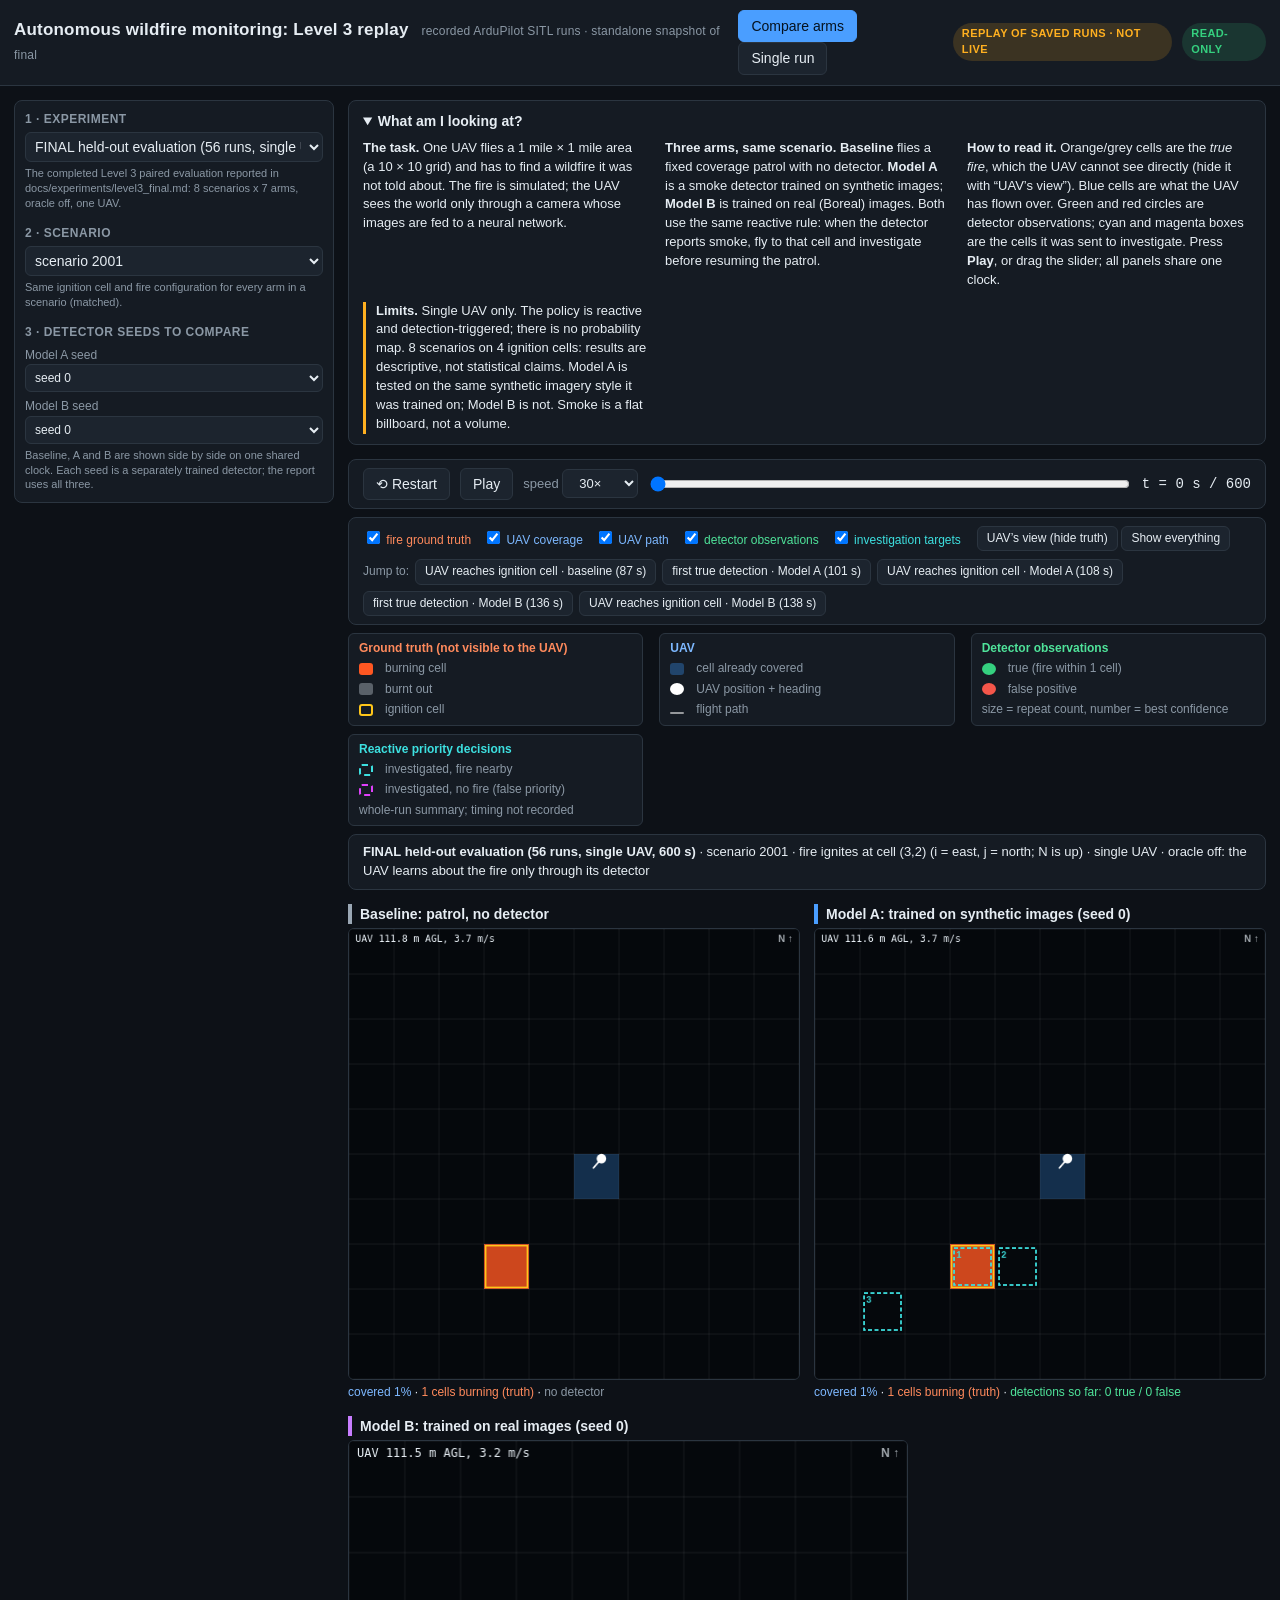
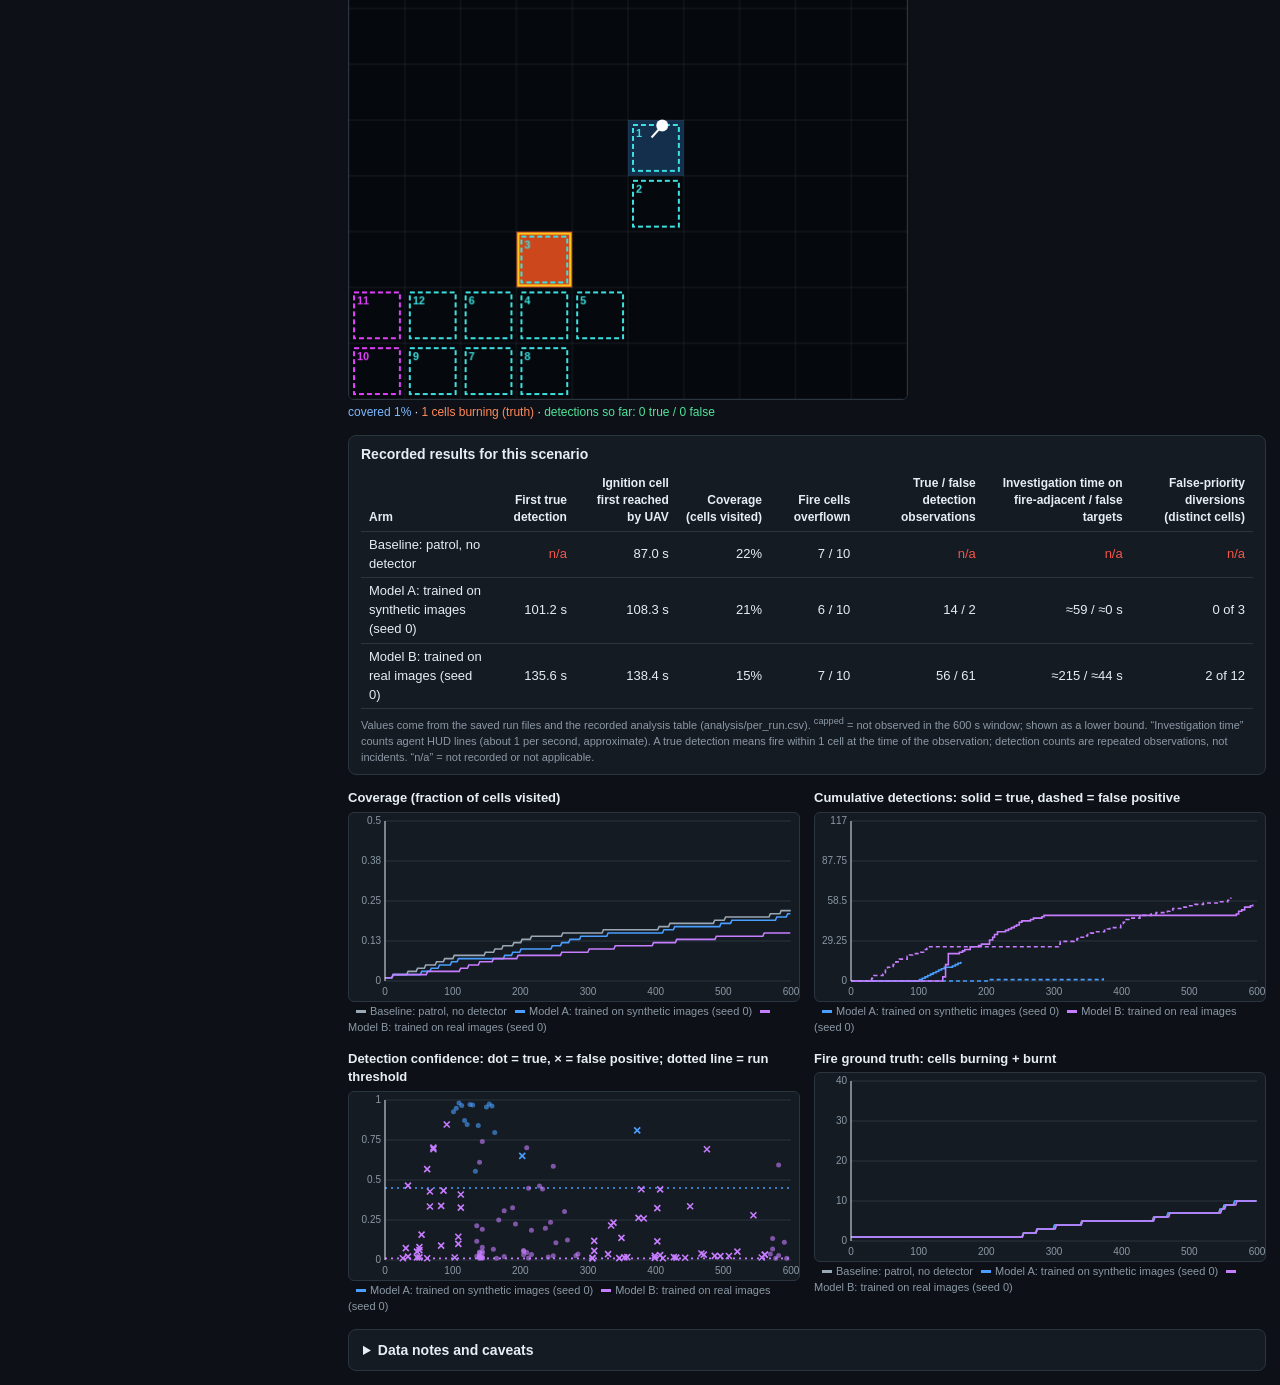
==== docs/demo/level3_final_replay.html @ 3776dbd8 "One-command replay launcher, setup checker, requirements files, committed standalone snapshot of the" ====
<!doctype html>
<html lang="en">
  <head>
    <meta charset="utf-8" />
    <meta name="viewport" content="width=device-width, initial-scale=1" />
    <title>Wildfire Monitoring: Level 3 Replay</title>
    <style>
/* dashboard/static/style.css
   Dark, high-contrast, projector-friendly. Everything sizes off the two
   custom properties below, so a demo room with a bad projector is one edit
   away from readable. */

:root {
  --bg: #0d1117;
  --panel: #151b23;
  --panel-2: #1c242e;
  --line: #2b3540;
  --ink: #e6edf3;
  --ink-dim: #8b98a5;

  --visited: #2d6fb5;
  --traverse: #4a9eff;
  --burning: #ff5722;
  --burnt: #5a6169;
  --belief: #ffc61a;
  --drone: #35d07f;
  --bad: #f4564a;
  --warn: #ffb020;

  --pad: 14px;
  --radius: 8px;
}

* {
  box-sizing: border-box;
}

body {
  margin: 0;
  background: var(--bg);
  color: var(--ink);
  font:
    14px/1.45 -apple-system,
    BlinkMacSystemFont,
    "Segoe UI",
    Roboto,
    sans-serif;
}

.mono,
.feed,
.fleet-row .kv {
  font-family: ui-monospace, SFMono-Regular, Menlo, monospace;
}

/* ---------- header ---------- */
header {
  display: flex;
  align-items: center;
  justify-content: space-between;
  gap: var(--pad);
  padding: 10px var(--pad);
  background: var(--panel);
  border-bottom: 1px solid var(--line);
}
header h1 {
  margin: 0;
  font-size: 17px;
  font-weight: 600;
  letter-spacing: 0.2px;
}
.head-right {
  display: flex;
  align-items: center;
  gap: 10px;
}

.badge {
  font-size: 11px;
  font-weight: 600;
  letter-spacing: 0.4px;
  padding: 3px 9px;
  border-radius: 999px;
  text-transform: uppercase;
}
.badge-ok {
  background: rgba(53, 208, 127, 0.15);
  color: var(--drone);
}
.badge-bad {
  background: rgba(244, 86, 74, 0.15);
  color: var(--bad);
}
.badge-warn {
  background: rgba(255, 176, 32, 0.16);
  color: var(--warn);
}

/* ---------- layout ---------- */
main {
  display: grid;
  grid-template-columns: minmax(420px, 1fr) minmax(320px, 420px);
  gap: var(--pad);
  padding: var(--pad);
  align-items: start;
}
@media (max-width: 900px) {
  main {
    grid-template-columns: 1fr;
  }
}

.panel {
  background: var(--panel);
  border: 1px solid var(--line);
  border-radius: var(--radius);
  padding: var(--pad);
}
.side {
  display: flex;
  flex-direction: column;
  gap: var(--pad);
}

.panel-head {
  display: flex;
  align-items: center;
  justify-content: space-between;
  margin-bottom: 10px;
}
.panel-head h2 {
  margin: 0;
  font-size: 12px;
  font-weight: 600;
  text-transform: uppercase;
  letter-spacing: 0.8px;
  color: var(--ink-dim);
}

/* ---------- map ---------- */
canvas#map {
  width: 100%;
  height: auto;
  display: block;
  background: #05080c;
  border: 1px solid var(--line);
  border-radius: 4px;
  image-rendering: pixelated;
}
.layers {
  display: flex;
  gap: 12px;
  font-size: 12px;
  color: var(--ink-dim);
}
.layers label {
  cursor: pointer;
  user-select: none;
}

.legend {
  display: flex;
  flex-wrap: wrap;
  gap: 14px;
  margin-top: 10px;
  font-size: 12px;
  color: var(--ink-dim);
}
.legend span {
  display: flex;
  align-items: center;
  gap: 6px;
}
.sw {
  width: 12px;
  height: 12px;
  border-radius: 3px;
  display: inline-block;
}
.sw-visited {
  background: var(--visited);
  opacity: 0.5;
}
.sw-traverse {
  background: var(--traverse);
  opacity: 0.75;
}
.sw-burning {
  background: var(--burning);
}
.sw-burnt {
  background: var(--burnt);
}
.sw-belief {
  background: var(--belief);
  opacity: 0.7;
}
.sw-drone {
  background: var(--drone);
  border-radius: 50%;
}

.stats {
  display: grid;
  grid-template-columns: repeat(auto-fit, minmax(105px, 1fr));
  gap: 8px;
  margin-top: 12px;
}
.stat {
  background: var(--panel-2);
  border-radius: 6px;
  padding: 8px 10px;
}
.stat .k {
  font-size: 10px;
  text-transform: uppercase;
  letter-spacing: 0.6px;
  color: var(--ink-dim);
}
.stat .v {
  font-size: 19px;
  font-weight: 600;
  font-variant-numeric: tabular-nums;
}

/* ---------- perception ---------- */
.perception .big {
  display: flex;
  align-items: baseline;
  justify-content: space-between;
  padding: 7px 0;
  border-bottom: 1px solid var(--line);
}
.perception .big:last-child {
  border-bottom: 0;
}
.perception .label {
  color: var(--ink-dim);
  font-size: 13px;
}
.perception .value {
  font-size: 26px;
  font-weight: 700;
  font-variant-numeric: tabular-nums;
}
.value.smoke {
  color: var(--belief);
}
.value.fire {
  color: var(--burning);
}
.value.dim {
  color: var(--ink-dim);
}

.bar {
  height: 5px;
  background: var(--panel-2);
  border-radius: 3px;
  overflow: hidden;
  margin-top: 3px;
}
.bar > i {
  display: block;
  height: 100%;
  transition: width 0.25s ease;
}

/* ---------- feed ---------- */
.feed {
  max-height: 190px;
  overflow-y: auto;
  font-size: 12px;
}
.feed .row {
  display: flex;
  gap: 8px;
  align-items: center;
  padding: 4px 0;
  border-bottom: 1px solid var(--line);
}
.feed .row:last-child {
  border-bottom: 0;
}
.feed .t {
  color: var(--ink-dim);
  min-width: 52px;
}
.tick {
  color: var(--drone);
}
.cross {
  color: var(--bad);
}

/* ---------- fleet ---------- */
.fleet-row {
  background: var(--panel-2);
  border-radius: 6px;
  padding: 9px 10px;
  margin-bottom: 8px;
  border-left: 3px solid var(--drone);
}
.fleet-row.stale {
  border-left-color: var(--bad);
  opacity: 0.55;
}
.fleet-row .name {
  display: flex;
  justify-content: space-between;
  align-items: center;
  font-weight: 600;
  margin-bottom: 5px;
}
.fleet-row .kv {
  display: grid;
  grid-template-columns: repeat(2, 1fr);
  gap: 2px 12px;
  font-size: 11.5px;
  color: var(--ink-dim);
}
.fleet-row .kv b {
  color: var(--ink);
  font-weight: 500;
}
.pill {
  font-size: 10px;
  padding: 2px 7px;
  border-radius: 999px;
  background: rgba(255, 87, 34, 0.18);
  color: var(--burning);
  font-weight: 600;
}

.empty {
  color: var(--ink-dim);
  font-size: 12.5px;
  font-style: italic;
  padding: 6px 0;
}

/* ---------- end overlay ---------- */
.ended {
  position: fixed;
  left: 50%;
  bottom: 20px;
  transform: translateX(-50%);
  background: var(--warn);
  color: #101418;
  padding: 9px 20px;
  border-radius: 999px;
  font-weight: 600;
  box-shadow: 0 6px 20px rgba(0, 0, 0, 0.45);
}

</style>
    <style>
/* replay.css — extends style.css (variables, header, badge, panel, legend, layers). */
header h1 small { font-weight: 400; font-size: 12px; color: var(--ink-dim); margin-left: 8px; }
.tabs button, .controls button, .controls select {
  background: var(--panel-2); color: var(--ink); border: 1px solid var(--line);
  border-radius: 6px; padding: 5px 12px; font: inherit; cursor: pointer;
}
.tabs button.on { background: var(--traverse); color: #05121f; border-color: var(--traverse); }

.layout { display: grid; grid-template-columns: 320px 1fr; gap: var(--pad); padding: var(--pad); align-items: start; }
@media (max-width: 900px) { .layout { grid-template-columns: 1fr; } }
#runlist { max-height: calc(100vh - 80px); overflow: auto; padding: 10px; }
#runlist h3 { margin: 14px 0 4px; font-size: 12px; letter-spacing: .5px; text-transform: uppercase; color: var(--ink-dim); }
#runlist h3:first-child { margin-top: 0; }
#runlist .grp { font-size: 12px; color: var(--ink-dim); margin: 8px 0 2px; }
.run { display: block; width: 100%; text-align: left; background: none; color: var(--ink); border: 1px solid transparent;
  border-radius: 6px; padding: 5px 8px; font: inherit; cursor: pointer; }
.run:hover { background: var(--panel-2); }
.run.sel { border-color: var(--traverse); background: var(--panel-2); }
.run .sub { display: block; font-size: 11px; color: var(--ink-dim); }
.run.gone { color: var(--ink-dim); cursor: default; border: 1px dashed var(--line); }
.run.gone:hover { background: none; }
.tag { font-size: 10px; padding: 1px 6px; border-radius: 999px; margin-left: 6px; text-transform: uppercase; }
.tag.ok { background: rgba(53,208,127,.15); color: var(--drone); }
.tag.bad { background: rgba(244,86,74,.15); color: var(--bad); }
.tag.warn { background: rgba(255,176,32,.15); color: var(--warn); }

.controls { display: flex; flex-wrap: wrap; align-items: center; gap: 10px; padding: 8px var(--pad); }
.controls input[type=range] { flex: 1 1 220px; }
#notice .miss { margin-top: 10px; padding: 8px 12px; border-left: 3px solid var(--warn); background: rgba(255,176,32,.08);
  border-radius: 4px; font-size: 13px; }
#notice .miss b { color: var(--warn); }
#maps { display: flex; flex-wrap: wrap; gap: var(--pad); margin-top: var(--pad); }
.mapbox { flex: 1 1 300px; max-width: 560px; }
.mapbox h2 { margin: 0 0 4px; font-size: 14px; }
.mapbox canvas { width: 100%; aspect-ratio: 1; display: block; background: #05080c; border: 1px solid var(--line); border-radius: 6px; }
.mapbox .nodata { aspect-ratio: 1; display: flex; align-items: center; justify-content: center; text-align: center; padding: 20px;
  border: 1px dashed var(--bad); border-radius: 6px; color: var(--ink-dim); font-size: 13px; }
.legend { margin-top: 8px; }
#summary, #charts { margin-top: var(--pad); }
table.sum { border-collapse: collapse; width: 100%; font-size: 13px; }
table.sum th, table.sum td { border-bottom: 1px solid var(--line); padding: 4px 8px; text-align: right; }
table.sum th:first-child, table.sum td:first-child { text-align: left; }
table.sum td.na { color: var(--bad); }
#charts { display: flex; flex-wrap: wrap; gap: var(--pad); }
.chart { flex: 1 1 340px; }
.chart h2 { margin: 0 0 4px; font-size: 13px; font-weight: 600; }
.chart canvas { width: 100%; height: 190px; display: block; background: var(--panel); border: 1px solid var(--line); border-radius: 6px; }
.chart .key { font-size: 11px; color: var(--ink-dim); margin-top: 2px; }
.chart .key i { display: inline-block; width: 10px; height: 3px; margin: 0 4px 2px 8px; }
#dets { margin-top: var(--pad); max-height: 260px; overflow: auto; font-size: 12px; }
#dets table { width: 100%; border-collapse: collapse; }
#dets td, #dets th { padding: 2px 8px; text-align: right; }
#dets .fp { color: var(--bad); } #dets .tp { color: var(--drone); }

/* ---- demo additions ---- */
.explain { padding: 10px 14px; margin-bottom: var(--pad); }
.explain summary, .notes summary { cursor: pointer; font-weight: 600; }
.ex-grid { display: grid; grid-template-columns: repeat(auto-fit, minmax(260px, 1fr)); gap: 4px 18px; font-size: 13px; line-height: 1.45; }
.ex-grid p { margin: 8px 0 0; }
.ex-grid .caveat { border-left: 3px solid var(--warn); padding-left: 10px; }
.layerbar { display: flex; flex-wrap: wrap; align-items: center; gap: 8px 16px; padding: 8px var(--pad); margin-top: 8px; font-size: 13px; }
.layerbar button, .jump { background: var(--panel-2); color: var(--ink); border: 1px solid var(--line); border-radius: 6px; padding: 3px 9px; font: inherit; font-size: 12px; cursor: pointer; }
.layerbar button:hover, .jump:hover { border-color: var(--traverse); }
.jumps { flex: 1 1 100%; font-size: 12px; color: var(--ink-dim); display: flex; flex-wrap: wrap; gap: 6px; align-items: center; }
.g-truth { color: #ff8a5c; } .g-uav { color: #7db8ff; } .g-det { color: #4fe39a; } .g-pri { color: #3de0e0; }
.controls label { font-size: 13px; color: var(--ink-dim); }
.legend4 { display: grid; grid-template-columns: repeat(auto-fit, minmax(230px, 1fr)); gap: 8px 16px; font-size: 12px; margin-top: 8px; }
.legend4 > div { display: flex; flex-direction: column; gap: 3px; padding: 6px 10px; background: var(--panel); border: 1px solid var(--line); border-radius: 6px; }
.legend4 .dim, .dim { color: var(--ink-dim); }
.legend4 .sw { display: inline-block; width: 14px; height: 12px; margin-right: 6px; vertical-align: middle; }
.banner { padding: 8px var(--pad); margin-top: 8px; font-size: 13px; }
.mapbox .live { font-size: 12px; margin-top: 4px; min-height: 16px; }
td.cap { color: var(--warn); } td.cap sup { font-size: 9px; margin-left: 3px; }
.tscroll { overflow-x: auto; }
table.sum th { font-size: 12px; vertical-align: bottom; }
.sumh { margin: 0 0 6px; font-size: 14px; }
.notes { padding: 10px 14px; margin-top: var(--pad); }
#notice .miss.dim { border-left-color: var(--line); } #notice .miss.dim b { color: var(--ink); }
#runlist select { width: 100%; background: var(--panel-2); color: var(--ink); border: 1px solid var(--line); border-radius: 6px; padding: 5px; font: inherit; }
#runlist .hint { font-size: 11px; color: var(--ink-dim); margin-top: 4px; line-height: 1.35; } #runlist .hint.warn { color: var(--warn); }
#runlist .sel-l { display: block; font-size: 12px; color: var(--ink-dim); margin-top: 6px; }

</style>
  </head>
  <body>
    <header>
      <h1>Autonomous wildfire monitoring: Level 3 replay <small>recorded ArduPilot SITL runs · standalone snapshot of final</small></h1>
      <div class="head-right">
        <nav class="tabs">
          <button id="tab-compare" class="on">Compare arms</button>
          <button id="tab-replay">Single run</button>
        </nav>
        <span class="badge badge-warn" title="Nothing here is simulated live: every frame is read from files saved by the finished experiments.">REPLAY of saved runs · not live</span>
        <span class="badge badge-ok">read-only</span>
      </div>
    </header>

    <div class="layout">
      <aside id="runlist" class="panel"></aside>

      <section id="stage">
        <details id="explain" class="panel explain" open>
          <summary>What am I looking at?</summary>
          <div class="ex-grid">
            <p><b>The task.</b> One UAV flies a 1 mile × 1 mile area (a 10 × 10 grid) and has to find a wildfire it was not told about.
              The fire is simulated; the UAV sees the world only through a camera whose images are fed to a neural network.</p>
            <p><b>Three arms, same scenario.</b> <b>Baseline</b> flies a fixed coverage patrol with no detector.
              <b>Model A</b> is a smoke detector trained on synthetic images; <b>Model B</b> is trained on real (Boreal) images.
              Both use the same reactive rule: when the detector reports smoke, fly to that cell and investigate before resuming the patrol.</p>
            <p><b>How to read it.</b> Orange/grey cells are the <i>true fire</i>, which the UAV cannot see directly (hide it with “UAV’s view”).
              Blue cells are what the UAV has flown over. Green and red circles are detector observations; cyan and magenta boxes are the cells it was sent to investigate.
              Press <b>Play</b>, or drag the slider; all panels share one clock.</p>
            <p class="caveat"><b>Limits.</b> Single UAV only. The policy is reactive and detection-triggered; there is no probability map.
              8 scenarios on 4 ignition cells: results are descriptive, not statistical claims.
              Model A is tested on the same synthetic imagery style it was trained on; Model B is not. Smoke is a flat billboard, not a volume.</p>
          </div>
        </details>

        <div class="panel controls">
          <button id="restart" title="Back to t = 0 and play (Home)">⟲ Restart</button>
          <button id="play" title="Space">Play</button>
          <label>speed
            <select id="speed">
              <option value="1">1×</option>
              <option value="5">5×</option>
              <option value="10">10×</option>
              <option value="30" selected>30×</option>
              <option value="60">60×</option>
              <option value="120">120×</option>
            </select>
          </label>
          <input id="slider" type="range" min="0" max="600" step="1" value="0" aria-label="timeline" />
          <span id="clock" class="mono">t = 0 s</span>
        </div>
        <div class="panel layerbar">
          <span class="layers">
            <label class="g-truth"><input type="checkbox" id="l-fire" checked /> fire ground truth</label>
            <label class="g-uav"><input type="checkbox" id="l-cov" checked /> UAV coverage</label>
            <label class="g-uav"><input type="checkbox" id="l-trail" checked /> UAV path</label>
            <label class="g-det"><input type="checkbox" id="l-det" checked /> detector observations</label>
            <label class="g-pri"><input type="checkbox" id="l-inv" checked /> investigation targets</label>
          </span>
          <span class="presets">
            <button id="pre-uav" title="Hide the fire truth: shows only what the UAV has covered and detected">UAV’s view (hide truth)</button>
            <button id="pre-all">Show everything</button>
          </span>
          <span id="jumps" class="jumps"></span>
        </div>
        <div class="legend legend4">
          <div><b class="g-truth">Ground truth (not visible to the UAV)</b>
            <span><i class="sw sw-burning"></i>burning cell</span>
            <span><i class="sw sw-burnt"></i>burnt out</span>
            <span><i class="sw" style="border:2px solid #ffc61a;background:none"></i>ignition cell</span></div>
          <div><b class="g-uav">UAV</b>
            <span><i class="sw sw-visited"></i>cell already covered</span>
            <span><i class="sw" style="background:#fff;border-radius:50%"></i>UAV position + heading</span>
            <span><i class="sw" style="background:rgba(255,255,255,.55);height:2px;margin-top:6px"></i>flight path</span></div>
          <div><b class="g-det">Detector observations</b>
            <span><i class="sw" style="background:#35d07f;border-radius:50%"></i>true (fire within 1 cell)</span>
            <span><i class="sw" style="background:#f4564a;border-radius:50%"></i>false positive</span>
            <span class="dim">size = repeat count, number = best confidence</span></div>
          <div><b class="g-pri">Reactive priority decisions</b>
            <span><i class="sw" style="border:2px dashed #3de0e0;background:none"></i>investigated, fire nearby</span>
            <span><i class="sw" style="border:2px dashed #e040fb;background:none"></i>investigated, no fire (false priority)</span>
            <span class="dim">whole-run summary; timing not recorded</span></div>
        </div>
        <div id="banner"></div>
        <div id="maps"></div>
        <div id="summary"></div>
        <div id="charts"></div>
        <div id="dets" class="panel"></div>
        <details id="notes" class="panel notes"><summary>Data notes and caveats</summary><div id="notice"></div></details>
      </section>
    </div>
    <script>window.__REPLAY_EMBEDDED__ = {"runs":{"runs":[{"id":"final/l3-baseline-2001","pilot":"final","name":"l3-baseline-2001","tag":"l3-baseline-2001","arm":"baseline","scenario":"2001","label":"Baseline (no detector)","status":"completed","why":null,"diagnostic":false,"start_utc":null,"wall_s":null,"det_true":0.0,"det_false":0.0,"visited_frac":0.22,"burnt_frac":0.03,"has_telemetry":true,"telemetry_cached":true,"dir":"local_data/level3/final/results/l3-baseline-2001"},{"id":"final/l3-A0-2001","pilot":"final","name":"l3-A0-2001","tag":"l3-A0-2001","arm":"A0","scenario":"2001","label":"Model A (synthetic-trained, seed 0)","status":"completed","why":null,"diagnostic":false,"start_utc":null,"wall_s":null,"det_true":14.0,"det_false":2.0,"visited_frac":0.21,"burnt_frac":0.03,"has_telemetry":true,"telemetry_cached":true,"dir":"local_data/level3/final/results/l3-A0-2001"},{"id":"final/l3-A1-2001","pilot":"final","name":"l3-A1-2001","tag":"l3-A1-2001","arm":"A1","scenario":"2001","label":"Model A (synthetic-trained, seed 1)","status":"completed","why":null,"diagnostic":false,"start_utc":null,"wall_s":null,"det_true":17.0,"det_false":2.0,"visited_frac":0.2,"burnt_frac":0.03,"has_telemetry":true,"telemetry_cached":true,"dir":"local_data/level3/final/results/l3-A1-2001"},{"id":"final/l3-A2-2001","pilot":"final","name":"l3-A2-2001","tag":"l3-A2-2001","arm":"A2","scenario":"2001","label":"Model A (synthetic-trained, seed 2)","status":"completed","why":null,"diagnostic":false,"start_utc":null,"wall_s":null,"det_true":13.0,"det_false":0.0,"visited_frac":0.19,"burnt_frac":0.03,"has_telemetry":true,"telemetry_cached":true,"dir":"local_data/level3/final/results/l3-A2-2001"},{"id":"final/l3-B2s0-2001","pilot":"final","name":"l3-B2s0-2001","tag":"l3-B2s0-2001","arm":"B2s0","scenario":"2001","label":"Model B (real-trained, seed 0)","status":"completed","why":null,"diagnostic":false,"start_utc":null,"wall_s":null,"det_true":56.0,"det_false":61.0,"visited_frac":0.15,"burnt_frac":0.03,"has_telemetry":true,"telemetry_cached":true,"dir":"local_data/level3/final/results/l3-B2s0-2001"},{"id":"final/l3-B2s1-2001","pilot":"final","name":"l3-B2s1-2001","tag":"l3-B2s1-2001","arm":"B2s1","scenario":"2001","label":"Model B (real-trained, seed 1)","status":"completed","why":null,"diagnostic":false,"start_utc":null,"wall_s":null,"det_true":105.0,"det_false":83.0,"visited_frac":0.16,"burnt_frac":0.03,"has_telemetry":true,"telemetry_cached":true,"dir":"local_data/level3/final/results/l3-B2s1-2001"},{"id":"final/l3-B2s2-2001","pilot":"final","name":"l3-B2s2-2001","tag":"l3-B2s2-2001","arm":"B2s2","scenario":"2001","label":"Model B (real-trained, seed 2)","status":"completed","why":null,"diagnostic":false,"start_utc":null,"wall_s":null,"det_true":28.0,"det_false":44.0,"visited_frac":0.17,"burnt_frac":0.03,"has_telemetry":true,"telemetry_cached":true,"dir":"local_data/level3/final/results/l3-B2s2-2001"},{"id":"final/l3-baseline-2002","pilot":"final","name":"l3-baseline-2002","tag":"l3-baseline-2002","arm":"baseline","scenario":"2002","label":"Baseline (no detector)","status":"completed","why":null,"diagnostic":false,"start_utc":null,"wall_s":null,"det_true":0.0,"det_false":0.0,"visited_frac":0.21,"burnt_frac":0.1,"has_telemetry":true,"telemetry_cached":true,"dir":"local_data/level3/final/results/l3-baseline-2002"},{"id":"final/l3-A0-2002","pilot":"final","name":"l3-A0-2002","tag":"l3-A0-2002","arm":"A0","scenario":"2002","label":"Model A (synthetic-trained, seed 0)","status":"completed","why":null,"diagnostic":false,"start_utc":null,"wall_s":null,"det_true":91.0,"det_false":0.0,"visited_frac":0.2,"burnt_frac":0.1,"has_telemetry":true,"telemetry_cached":true,"dir":"local_data/level3/final/results/l3-A0-2002"},{"id":"final/l3-A1-2002","pilot":"final","name":"l3-A1-2002","tag":"l3-A1-2002","arm":"A1","scenario":"2002","label":"Model A (synthetic-trained, seed 1)","status":"completed","why":null,"diagnostic":false,"start_utc":null,"wall_s":null,"det_true":75.0,"det_false":0.0,"visited_frac":0.2,"burnt_frac":0.1,"has_telemetry":true,"telemetry_cached":true,"dir":"local_data/level3/final/results/l3-A1-2002"},{"id":"final/l3-A2-2002","pilot":"final","name":"l3-A2-2002","tag":"l3-A2-2002","arm":"A2","scenario":"2002","label":"Model A (synthetic-trained, seed 2)","status":"completed","why":null,"diagnostic":false,"start_utc":null,"wall_s":null,"det_true":108.0,"det_false":0.0,"visited_frac":0.19,"burnt_frac":0.1,"has_telemetry":true,"telemetry_cached":true,"dir":"local_data/level3/final/results/l3-A2-2002"},{"id":"final/l3-B2s0-2002","pilot":"final","name":"l3-B2s0-2002","tag":"l3-B2s0-2002","arm":"B2s0","scenario":"2002","label":"Model B (real-trained, seed 0)","status":"completed","why":null,"diagnostic":false,"start_utc":null,"wall_s":null,"det_true":173.0,"det_false":17.0,"visited_frac":0.16,"burnt_frac":0.1,"has_telemetry":true,"telemetry_cached":true,"dir":"local_data/level3/final/results/l3-B2s0-2002"},{"id":"final/l3-B2s1-2002","pilot":"final","name":"l3-B2s1-2002","tag":"l3-B2s1-2002","arm":"B2s1","scenario":"2002","label":"Model B (real-trained, seed 1)","status":"completed","why":null,"diagnostic":false,"start_utc":null,"wall_s":null,"det_true":173.0,"det_false":0.0,"visited_frac":0.17,"burnt_frac":0.1,"has_telemetry":true,"telemetry_cached":true,"dir":"local_data/level3/final/results/l3-B2s1-2002"},{"id":"final/l3-B2s2-2002","pilot":"final","name":"l3-B2s2-2002","tag":"l3-B2s2-2002","arm":"B2s2","scenario":"2002","label":"Model B (real-trained, seed 2)","status":"completed","why":null,"diagnostic":false,"start_utc":null,"wall_s":null,"det_true":97.0,"det_false":27.0,"visited_frac":0.17,"burnt_frac":0.1,"has_telemetry":true,"telemetry_cached":true,"dir":"local_data/level3/final/results/l3-B2s2-2002"},{"id":"final/l3-baseline-2004","pilot":"final","name":"l3-baseline-2004","tag":"l3-baseline-2004","arm":"baseline","scenario":"2004","label":"Baseline (no detector)","status":"completed","why":null,"diagnostic":false,"start_utc":null,"wall_s":null,"det_true":0.0,"det_false":0.0,"visited_frac":0.22,"burnt_frac":0.07,"has_telemetry":true,"telemetry_cached":true,"dir":"local_data/level3/final/results/l3-baseline-2004"},{"id":"final/l3-A0-2004","pilot":"final","name":"l3-A0-2004","tag":"l3-A0-2004","arm":"A0","scenario":"2004","label":"Model A (synthetic-trained, seed 0)","status":"completed","why":null,"diagnostic":false,"start_utc":null,"wall_s":null,"det_true":88.0,"det_false":0.0,"visited_frac":0.18,"burnt_frac":0.07,"has_telemetry":true,"telemetry_cached":true,"dir":"local_data/level3/final/results/l3-A0-2004"},{"id":"final/l3-A1-2004","pilot":"final","name":"l3-A1-2004","tag":"l3-A1-2004","arm":"A1","scenario":"2004","label":"Model A (synthetic-trained, seed 1)","status":"completed","why":null,"diagnostic":false,"start_utc":null,"wall_s":null,"det_true":73.0,"det_false":0.0,"visited_frac":0.21,"burnt_frac":0.07,"has_telemetry":true,"telemetry_cached":true,"dir":"local_data/level3/final/results/l3-A1-2004"},{"id":"final/l3-A2-2004","pilot":"final","name":"l3-A2-2004","tag":"l3-A2-2004","arm":"A2","scenario":"2004","label":"Model A (synthetic-trained, seed 2)","status":"completed","why":null,"diagnostic":false,"start_utc":null,"wall_s":null,"det_true":67.0,"det_false":0.0,"visited_frac":0.21,"burnt_frac":0.07,"has_telemetry":true,"telemetry_cached":true,"dir":"local_data/level3/final/results/l3-A2-2004"},{"id":"final/l3-B2s0-2004","pilot":"final","name":"l3-B2s0-2004","tag":"l3-B2s0-2004","arm":"B2s0","scenario":"2004","label":"Model B (real-trained, seed 0)","status":"completed","why":null,"diagnostic":false,"start_utc":null,"wall_s":null,"det_true":192.0,"det_false":109.0,"visited_frac":0.19,"burnt_frac":0.07,"has_telemetry":true,"telemetry_cached":true,"dir":"local_data/level3/final/results/l3-B2s0-2004"},{"id":"final/l3-B2s1-2004","pilot":"final","name":"l3-B2s1-2004","tag":"l3-B2s1-2004","arm":"B2s1","scenario":"2004","label":"Model B (real-trained, seed 1)","status":"completed","why":null,"diagnostic":false,"start_utc":null,"wall_s":null,"det_true":0.0,"det_false":305.0,"visited_frac":0.1,"burnt_frac":0.07,"has_telemetry":true,"telemetry_cached":true,"dir":"local_data/level3/final/results/l3-B2s1-2004"},{"id":"final/l3-B2s2-2004","pilot":"final","name":"l3-B2s2-2004","tag":"l3-B2s2-2004","arm":"B2s2","scenario":"2004","label":"Model B (real-trained, seed 2)","status":"completed","why":null,"diagnostic":false,"start_utc":null,"wall_s":null,"det_true":107.0,"det_false":59.0,"visited_frac":0.14,"burnt_frac":0.07,"has_telemetry":true,"telemetry_cached":true,"dir":"local_data/level3/final/results/l3-B2s2-2004"},{"id":"final/l3-baseline-2005","pilot":"final","name":"l3-baseline-2005","tag":"l3-baseline-2005","arm":"baseline","scenario":"2005","label":"Baseline (no detector)","status":"completed","why":null,"diagnostic":false,"start_utc":null,"wall_s":null,"det_true":0.0,"det_false":0.0,"visited_frac":0.22,"burnt_frac":0.11,"has_telemetry":true,"telemetry_cached":true,"dir":"local_data/level3/final/results/l3-baseline-2005"},{"id":"final/l3-A0-2005","pilot":"final","name":"l3-A0-2005","tag":"l3-A0-2005","arm":"A0","scenario":"2005","label":"Model A (synthetic-trained, seed 0)","status":"completed","why":null,"diagnostic":false,"start_utc":null,"wall_s":null,"det_true":26.0,"det_false":0.0,"visited_frac":0.21,"burnt_frac":0.11,"has_telemetry":true,"telemetry_cached":true,"dir":"local_data/level3/final/results/l3-A0-2005"},{"id":"final/l3-A1-2005","pilot":"final","name":"l3-A1-2005","tag":"l3-A1-2005","arm":"A1","scenario":"2005","label":"Model A (synthetic-trained, seed 1)","status":"completed","why":null,"diagnostic":false,"start_utc":null,"wall_s":null,"det_true":48.0,"det_false":2.0,"visited_frac":0.19,"burnt_frac":0.11,"has_telemetry":true,"telemetry_cached":true,"dir":"local_data/level3/final/results/l3-A1-2005"},{"id":"final/l3-A2-2005","pilot":"final","name":"l3-A2-2005","tag":"l3-A2-2005","arm":"A2","scenario":"2005","label":"Model A (synthetic-trained, seed 2)","status":"completed","why":null,"diagnostic":false,"start_utc":null,"wall_s":null,"det_true":24.0,"det_false":0.0,"visited_frac":0.21,"burnt_frac":0.11,"has_telemetry":true,"telemetry_cached":true,"dir":"local_data/level3/final/results/l3-A2-2005"},{"id":"final/l3-B2s0-2005","pilot":"final","name":"l3-B2s0-2005","tag":"l3-B2s0-2005","arm":"B2s0","scenario":"2005","label":"Model B (real-trained, seed 0)","status":"completed","why":null,"diagnostic":false,"start_utc":null,"wall_s":null,"det_true":63.0,"det_false":56.0,"visited_frac":0.14,"burnt_frac":0.11,"has_telemetry":true,"telemetry_cached":true,"dir":"local_data/level3/final/results/l3-B2s0-2005"},{"id":"final/l3-B2s1-2005","pilot":"final","name":"l3-B2s1-2005","tag":"l3-B2s1-2005","arm":"B2s1","scenario":"2005","label":"Model B (real-trained, seed 1)","status":"completed","why":null,"diagnostic":false,"start_utc":null,"wall_s":null,"det_true":55.0,"det_false":33.0,"visited_frac":0.14,"burnt_frac":0.1,"has_telemetry":true,"telemetry_cached":true,"dir":"local_data/level3/final/results/l3-B2s1-2005"},{"id":"final/l3-B2s2-2005","pilot":"final","name":"l3-B2s2-2005","tag":"l3-B2s2-2005","arm":"B2s2","scenario":"2005","label":"Model B (real-trained, seed 2)","status":"completed","why":null,"diagnostic":false,"start_utc":null,"wall_s":null,"det_true":127.0,"det_false":10.0,"visited_frac":0.15,"burnt_frac":0.11,"has_telemetry":true,"telemetry_cached":true,"dir":"local_data/level3/final/results/l3-B2s2-2005"},{"id":"final/l3-baseline-2006","pilot":"final","name":"l3-baseline-2006","tag":"l3-baseline-2006","arm":"baseline","scenario":"2006","label":"Baseline (no detector)","status":"completed","why":null,"diagnostic":false,"start_utc":null,"wall_s":null,"det_true":0.0,"det_false":0.0,"visited_frac":0.2,"burnt_frac":0.06,"has_telemetry":true,"telemetry_cached":true,"dir":"local_data/level3/final/results/l3-baseline-2006"},{"id":"final/l3-A0-2006","pilot":"final","name":"l3-A0-2006","tag":"l3-A0-2006","arm":"A0","scenario":"2006","label":"Model A (synthetic-trained, seed 0)","status":"completed","why":null,"diagnostic":false,"start_utc":null,"wall_s":null,"det_true":78.0,"det_false":0.0,"visited_frac":0.14,"burnt_frac":0.05,"has_telemetry":true,"telemetry_cached":true,"dir":"local_data/level3/final/results/l3-A0-2006"},{"id":"final/l3-A1-2006","pilot":"final","name":"l3-A1-2006","tag":"l3-A1-2006","arm":"A1","scenario":"2006","label":"Model A (synthetic-trained, seed 1)","status":"completed","why":null,"diagnostic":false,"start_utc":null,"wall_s":null,"det_true":74.0,"det_false":0.0,"visited_frac":0.17,"burnt_frac":0.05,"has_telemetry":true,"telemetry_cached":true,"dir":"local_data/level3/final/results/l3-A1-2006"},{"id":"final/l3-A2-2006","pilot":"final","name":"l3-A2-2006","tag":"l3-A2-2006","arm":"A2","scenario":"2006","label":"Model A (synthetic-trained, seed 2)","status":"completed","why":null,"diagnostic":false,"start_utc":null,"wall_s":null,"det_true":53.0,"det_false":1.0,"visited_frac":0.21,"burnt_frac":0.05,"has_telemetry":true,"telemetry_cached":true,"dir":"local_data/level3/final/results/l3-A2-2006"},{"id":"final/l3-B2s0-2006","pilot":"final","name":"l3-B2s0-2006","tag":"l3-B2s0-2006","arm":"B2s0","scenario":"2006","label":"Model B (real-trained, seed 0)","status":"completed","why":null,"diagnostic":false,"start_utc":null,"wall_s":null,"det_true":2.0,"det_false":59.0,"visited_frac":0.17,"burnt_frac":0.05,"has_telemetry":true,"telemetry_cached":true,"dir":"local_data/level3/final/results/l3-B2s0-2006"},{"id":"final/l3-B2s1-2006","pilot":"final","name":"l3-B2s1-2006","tag":"l3-B2s1-2006","arm":"B2s1","scenario":"2006","label":"Model B (real-trained, seed 1)","status":"completed","why":null,"diagnostic":false,"start_utc":null,"wall_s":null,"det_true":1.0,"det_false":81.0,"visited_frac":0.13,"burnt_frac":0.05,"has_telemetry":true,"telemetry_cached":true,"dir":"local_data/level3/final/results/l3-B2s1-2006"},{"id":"final/l3-B2s2-2006","pilot":"final","name":"l3-B2s2-2006","tag":"l3-B2s2-2006","arm":"B2s2","scenario":"2006","label":"Model B (real-trained, seed 2)","status":"completed","why":null,"diagnostic":false,"start_utc":null,"wall_s":null,"det_true":71.0,"det_false":16.0,"visited_frac":0.16,"burnt_frac":0.06,"has_telemetry":true,"telemetry_cached":true,"dir":"local_data/level3/final/results/l3-B2s2-2006"},{"id":"final/l3-baseline-2012","pilot":"final","name":"l3-baseline-2012","tag":"l3-baseline-2012","arm":"baseline","scenario":"2012","label":"Baseline (no detector)","status":"completed","why":null,"diagnostic":false,"start_utc":null,"wall_s":null,"det_true":0.0,"det_false":0.0,"visited_frac":0.2,"burnt_frac":0.05,"has_telemetry":true,"telemetry_cached":true,"dir":"local_data/level3/final/results/l3-baseline-2012"},{"id":"final/l3-A0-2012","pilot":"final","name":"l3-A0-2012","tag":"l3-A0-2012","arm":"A0","scenario":"2012","label":"Model A (synthetic-trained, seed 0)","status":"completed","why":null,"diagnostic":false,"start_utc":null,"wall_s":null,"det_true":66.0,"det_false":0.0,"visited_frac":0.17,"burnt_frac":0.05,"has_telemetry":true,"telemetry_cached":true,"dir":"local_data/level3/final/results/l3-A0-2012"},{"id":"final/l3-A1-2012","pilot":"final","name":"l3-A1-2012","tag":"l3-A1-2012","arm":"A1","scenario":"2012","label":"Model A (synthetic-trained, seed 1)","status":"completed","why":null,"diagnostic":false,"start_utc":null,"wall_s":null,"det_true":107.0,"det_false":0.0,"visited_frac":0.13,"burnt_frac":0.04,"has_telemetry":true,"telemetry_cached":true,"dir":"local_data/level3/final/results/l3-A1-2012"},{"id":"final/l3-A2-2012","pilot":"final","name":"l3-A2-2012","tag":"l3-A2-2012","arm":"A2","scenario":"2012","label":"Model A (synthetic-trained, seed 2)","status":"completed","why":null,"diagnostic":false,"start_utc":null,"wall_s":null,"det_true":99.0,"det_false":0.0,"visited_frac":0.14,"burnt_frac":0.04,"has_telemetry":true,"telemetry_cached":true,"dir":"local_data/level3/final/results/l3-A2-2012"},{"id":"final/l3-B2s0-2012","pilot":"final","name":"l3-B2s0-2012","tag":"l3-B2s0-2012","arm":"B2s0","scenario":"2012","label":"Model B (real-trained, seed 0)","status":"completed","why":null,"diagnostic":false,"start_utc":null,"wall_s":null,"det_true":72.0,"det_false":5.0,"visited_frac":0.17,"burnt_frac":0.05,"has_telemetry":true,"telemetry_cached":true,"dir":"local_data/level3/final/results/l3-B2s0-2012"},{"id":"final/l3-B2s1-2012","pilot":"final","name":"l3-B2s1-2012","tag":"l3-B2s1-2012","arm":"B2s1","scenario":"2012","label":"Model B (real-trained, seed 1)","status":"completed","why":null,"diagnostic":false,"start_utc":null,"wall_s":null,"det_true":29.0,"det_false":59.0,"visited_frac":0.1,"burnt_frac":0.05,"has_telemetry":true,"telemetry_cached":true,"dir":"local_data/level3/final/results/l3-B2s1-2012"},{"id":"final/l3-B2s2-2012","pilot":"final","name":"l3-B2s2-2012","tag":"l3-B2s2-2012","arm":"B2s2","scenario":"2012","label":"Model B (real-trained, seed 2)","status":"completed","why":null,"diagnostic":false,"start_utc":null,"wall_s":null,"det_true":83.0,"det_false":48.0,"visited_frac":0.14,"burnt_frac":0.05,"has_telemetry":true,"telemetry_cached":true,"dir":"local_data/level3/final/results/l3-B2s2-2012"},{"id":"final/l3-baseline-2014","pilot":"final","name":"l3-baseline-2014","tag":"l3-baseline-2014","arm":"baseline","scenario":"2014","label":"Baseline (no detector)","status":"completed","why":null,"diagnostic":false,"start_utc":null,"wall_s":null,"det_true":0.0,"det_false":0.0,"visited_frac":0.2,"burnt_frac":0.05,"has_telemetry":true,"telemetry_cached":true,"dir":"local_data/level3/final/results/l3-baseline-2014"},{"id":"final/l3-A0-2014","pilot":"final","name":"l3-A0-2014","tag":"l3-A0-2014","arm":"A0","scenario":"2014","label":"Model A (synthetic-trained, seed 0)","status":"completed","why":null,"diagnostic":false,"start_utc":null,"wall_s":null,"det_true":79.0,"det_false":0.0,"visited_frac":0.18,"burnt_frac":0.05,"has_telemetry":true,"telemetry_cached":true,"dir":"local_data/level3/final/results/l3-A0-2014"},{"id":"final/l3-A1-2014","pilot":"final","name":"l3-A1-2014","tag":"l3-A1-2014","arm":"A1","scenario":"2014","label":"Model A (synthetic-trained, seed 1)","status":"completed","why":null,"diagnostic":false,"start_utc":null,"wall_s":null,"det_true":67.0,"det_false":0.0,"visited_frac":0.16,"burnt_frac":0.05,"has_telemetry":true,"telemetry_cached":true,"dir":"local_data/level3/final/results/l3-A1-2014"},{"id":"final/l3-A2-2014","pilot":"final","name":"l3-A2-2014","tag":"l3-A2-2014","arm":"A2","scenario":"2014","label":"Model A (synthetic-trained, seed 2)","status":"completed","why":null,"diagnostic":false,"start_utc":null,"wall_s":null,"det_true":59.0,"det_false":0.0,"visited_frac":0.16,"burnt_frac":0.05,"has_telemetry":true,"telemetry_cached":true,"dir":"local_data/level3/final/results/l3-A2-2014"},{"id":"final/l3-B2s0-2014","pilot":"final","name":"l3-B2s0-2014","tag":"l3-B2s0-2014","arm":"B2s0","scenario":"2014","label":"Model B (real-trained, seed 0)","status":"completed","why":null,"diagnostic":false,"start_utc":null,"wall_s":null,"det_true":76.0,"det_false":28.0,"visited_frac":0.11,"burnt_frac":0.05,"has_telemetry":true,"telemetry_cached":true,"dir":"local_data/level3/final/results/l3-B2s0-2014"},{"id":"final/l3-B2s1-2014","pilot":"final","name":"l3-B2s1-2014","tag":"l3-B2s1-2014","arm":"B2s1","scenario":"2014","label":"Model B (real-trained, seed 1)","status":"completed","why":null,"diagnostic":false,"start_utc":null,"wall_s":null,"det_true":58.0,"det_false":36.0,"visited_frac":0.15,"burnt_frac":0.05,"has_telemetry":true,"telemetry_cached":true,"dir":"local_data/level3/final/results/l3-B2s1-2014"},{"id":"final/l3-B2s2-2014","pilot":"final","name":"l3-B2s2-2014","tag":"l3-B2s2-2014","arm":"B2s2","scenario":"2014","label":"Model B (real-trained, seed 2)","status":"completed","why":null,"diagnostic":false,"start_utc":null,"wall_s":null,"det_true":78.0,"det_false":40.0,"visited_frac":0.14,"burnt_frac":0.05,"has_telemetry":true,"telemetry_cached":true,"dir":"local_data/level3/final/results/l3-B2s2-2014"},{"id":"final/l3-baseline-2015","pilot":"final","name":"l3-baseline-2015","tag":"l3-baseline-2015","arm":"baseline","scenario":"2015","label":"Baseline (no detector)","status":"completed","why":null,"diagnostic":false,"start_utc":null,"wall_s":null,"det_true":0.0,"det_false":0.0,"visited_frac":0.2,"burnt_frac":0.03,"has_telemetry":true,"telemetry_cached":true,"dir":"local_data/level3/final/results/l3-baseline-2015"},{"id":"final/l3-A0-2015","pilot":"final","name":"l3-A0-2015","tag":"l3-A0-2015","arm":"A0","scenario":"2015","label":"Model A (synthetic-trained, seed 0)","status":"completed","why":null,"diagnostic":false,"start_utc":null,"wall_s":null,"det_true":40.0,"det_false":0.0,"visited_frac":0.18,"burnt_frac":0.03,"has_telemetry":true,"telemetry_cached":true,"dir":"local_data/level3/final/results/l3-A0-2015"},{"id":"final/l3-A1-2015","pilot":"final","name":"l3-A1-2015","tag":"l3-A1-2015","arm":"A1","scenario":"2015","label":"Model A (synthetic-trained, seed 1)","status":"completed","why":null,"diagnostic":false,"start_utc":null,"wall_s":null,"det_true":31.0,"det_false":0.0,"visited_frac":0.18,"burnt_frac":0.03,"has_telemetry":true,"telemetry_cached":true,"dir":"local_data/level3/final/results/l3-A1-2015"},{"id":"final/l3-A2-2015","pilot":"final","name":"l3-A2-2015","tag":"l3-A2-2015","arm":"A2","scenario":"2015","label":"Model A (synthetic-trained, seed 2)","status":"completed","why":null,"diagnostic":false,"start_utc":null,"wall_s":null,"det_true":42.0,"det_false":0.0,"visited_frac":0.17,"burnt_frac":0.03,"has_telemetry":true,"telemetry_cached":true,"dir":"local_data/level3/final/results/l3-A2-2015"},{"id":"final/l3-B2s0-2015","pilot":"final","name":"l3-B2s0-2015","tag":"l3-B2s0-2015","arm":"B2s0","scenario":"2015","label":"Model B (real-trained, seed 0)","status":"completed","why":null,"diagnostic":false,"start_utc":null,"wall_s":null,"det_true":78.0,"det_false":55.0,"visited_frac":0.1,"burnt_frac":0.03,"has_telemetry":true,"telemetry_cached":true,"dir":"local_data/level3/final/results/l3-B2s0-2015"},{"id":"final/l3-B2s1-2015","pilot":"final","name":"l3-B2s1-2015","tag":"l3-B2s1-2015","arm":"B2s1","scenario":"2015","label":"Model B (real-trained, seed 1)","status":"completed","why":null,"diagnostic":false,"start_utc":null,"wall_s":null,"det_true":17.0,"det_false":54.0,"visited_frac":0.17,"burnt_frac":0.03,"has_telemetry":true,"telemetry_cached":true,"dir":"local_data/level3/final/results/l3-B2s1-2015"},{"id":"final/l3-B2s2-2015","pilot":"final","name":"l3-B2s2-2015","tag":"l3-B2s2-2015","arm":"B2s2","scenario":"2015","label":"Model B (real-trained, seed 2)","status":"completed","why":null,"diagnostic":false,"start_utc":null,"wall_s":null,"det_true":32.0,"det_false":51.0,"visited_frac":0.16,"burnt_frac":0.03,"has_telemetry":true,"telemetry_cached":true,"dir":"local_data/level3/final/results/l3-B2s2-2015"}],"planned":[],"discarded":[],"pilots":{"final":{"label":"FINAL held-out evaluation (56 runs, single UAV, 600 s)","note":"The completed Level 3 paired evaluation reported in docs/experiments/level3_final.md: 8 scenarios x 7 arms, oracle off, one UAV."}},"arm_label":{"baseline":"Baseline (no detector)","A0":"Model A (synthetic-trained, seed 0)","A1":"Model A (synthetic-trained, seed 1)","A2":"Model A (synthetic-trained, seed 2)","B2s0":"Model B (real-trained, seed 0)","B2s1":"Model B (real-trained, seed 1)","B2s2":"Model B (real-trained, seed 2)"}},"run":{"final/l3-baseline-2001":{"desc":{"id":"final/l3-baseline-2001","pilot":"final","name":"l3-baseline-2001","tag":"l3-baseline-2001","arm":"baseline","scenario":"2001","label":"Baseline (no detector)","status":"completed","why":null,"diagnostic":false,"start_utc":null,"wall_s":null,"det_true":0.0,"det_false":0.0,"visited_frac":0.22,"burnt_frac":0.03,"has_telemetry":true,"telemetry_cached":true,"dir":"local_data/level3/final/results/l3-baseline-2001"},"meta":{"tag":"l3-baseline-2001","arm":"baseline","scenario":"2001","label":"Baseline (no detector)","status":"completed","why":null,"pilot":"final","N":10,"side_m":1609.344,"cell_m":160.9344,"origin":[21.297,-157.817],"max_seconds":600.0,"detector_enabled":false,"model_tag":"baseline","conf_threshold":0.25,"weights_sha256":null,"git_commit":null,"git_dirty":null,"start_utc":null,"wall_s":null,"oracle_hazards":false,"start_gate_wait_s":97.2,"ignition":[[3,2]],"scenario_seed":2001,"family":"baseline"},"end":{"reason":"timeout","time_s":"600.05","visited_frac":"0.220000","traverse_frac":"0.100000","tag":"l3-baseline-2001","mission":"grid_frontier","strategy":"l3","agents_n":"1","burnt_cnt":"3","burnt_frac":"0.030000","det_true":"0","det_false":"0","det_total":"0","precision":"0.0","first_ignition_t":"0.0","first_detection_t":"None","detection_lag_s":"None"},"fire":[{"i":2,"j":1,"state_end":1,"ignite_t":565.86,"first_visit_t":173.01},{"i":3,"j":1,"state_end":1,"ignite_t":544.82,"first_visit_t":160.51},{"i":3,"j":2,"state_end":2,"ignite_t":-0.0,"first_visit_t":87.0},{"i":3,"j":3,"state_end":1,"ignite_t":446.67,"first_visit_t":75.51},{"i":4,"j":1,"state_end":1,"ignite_t":467.7,"first_visit_t":null},{"i":4,"j":2,"state_end":2,"ignite_t":253.38,"first_visit_t":146.48},{"i":4,"j":3,"state_end":2,"ignite_t":273.41,"first_visit_t":58.98},{"i":5,"j":2,"state_end":1,"ignite_t":300.45,"first_visit_t":null},{"i":5,"j":3,"state_end":1,"ignite_t":339.51,"first_visit_t":46.76},{"i":6,"j":2,"state_end":1,"ignite_t":550.83,"first_visit_t":null}],"burn_s":300.0,"fire_t":{"t":[0.0,2.01,4.01,6.02,8.02,10.03,12.04,14.04,16.05,18.05,20.06,22.07,24.07,26.08,28.09,30.09,32.1,34.11,36.11,38.11,40.12,42.12,44.13,46.13,48.13,50.14,52.15,54.15,56.16,58.16,60.17,62.17,64.18,66.18,68.21,70.21,72.22,74.23,76.23,78.23,80.24,82.25,84.25,86.26,88.26,90.27,92.28,94.29,96.29,98.3,100.31,102.31,104.32,106.32,108.32,110.33,112.34,114.34,116.35,118.35,120.35,122.36,124.37,126.37,128.37,130.38,132.38,134.39,136.39,138.4,140.4,142.41,144.41,146.42,148.42,150.42,152.43,154.43,156.44,158.44,160.44,162.46,164.46,166.47,168.47,170.47,172.48,174.48,176.49,178.49,180.5,182.5,184.51,186.51,188.52,190.52,192.52,194.52,196.53,198.53,200.54,202.54,204.55,206.55,208.56,210.56,212.57,214.57,216.57,218.58,220.58,222.59,224.59,226.6,228.61,230.61,232.62,234.62,236.62,238.63,240.63,242.64,244.64,246.64,248.65,250.65,252.66,254.66,256.67,258.67,260.68,262.69,264.69,266.7,268.7,270.71,272.72,274.73,276.73,278.74,280.74,282.75,284.75,286.75,288.76,290.76,292.76,294.77,296.78,298.78,300.79,302.79,304.8,306.8,308.81,310.81,312.81,314.82,316.82,318.83,320.83,322.84,324.84,326.85,328.85,330.85,332.86,334.86,336.87,338.87,340.88,342.88,344.88,346.89,348.89,350.89,352.9,354.92,356.92,358.92,360.93,362.93,364.93,366.94,368.94,370.95,372.95,374.96,376.96,378.97,380.97,382.99,384.99,387.0,389.0,391.01,393.01,395.02,397.03,399.03,401.05,403.05,405.06,407.06,409.06,411.07,413.07,415.08,417.08,419.08,421.09,423.1,425.1,427.11,429.11,431.12,433.12,435.13,437.14,439.14,441.14,443.15,445.15,447.16,449.16,451.16,453.17,455.17,457.18,459.18,461.19,463.19,465.2,467.2,469.21,471.21,473.21,475.22,477.23,479.23,481.24,483.25,485.25,487.26,489.27,491.27,493.28,495.29,497.29,499.29,501.3,503.3,505.31,507.31,509.32,511.32,513.33,515.33,517.34,519.34,521.35,523.35,525.36,527.36,529.37,531.37,533.38,535.39,537.39,539.4,541.4,543.41,545.41,547.42,549.42,551.42,553.43,555.43,557.44,559.44,561.45,563.45,565.46,567.47,569.47,571.48,573.48,575.48,577.49,579.49,581.5,583.51,585.52,587.52,589.52,591.53,593.54,595.54,597.54,599.55],"burning_cnt":[1.0,1.0,1.0,1.0,1.0,1.0,1.0,1.0,1.0,1.0,1.0,1.0,1.0,1.0,1.0,1.0,1.0,1.0,1.0,1.0,1.0,1.0,1.0,1.0,1.0,1.0,1.0,1.0,1.0,1.0,1.0,1.0,1.0,1.0,1.0,1.0,1.0,1.0,1.0,1.0,1.0,1.0,1.0,1.0,1.0,1.0,1.0,1.0,1.0,1.0,1.0,1.0,1.0,1.0,1.0,1.0,1.0,1.0,1.0,1.0,1.0,1.0,1.0,1.0,1.0,1.0,1.0,1.0,1.0,1.0,1.0,1.0,1.0,1.0,1.0,1.0,1.0,1.0,1.0,1.0,1.0,1.0,1.0,1.0,1.0,1.0,1.0,1.0,1.0,1.0,1.0,1.0,1.0,1.0,1.0,1.0,1.0,1.0,1.0,1.0,1.0,1.0,1.0,1.0,1.0,1.0,1.0,1.0,1.0,1.0,1.0,1.0,1.0,1.0,1.0,1.0,1.0,1.0,1.0,1.0,1.0,1.0,1.0,1.0,1.0,1.0,1.0,2.0,2.0,2.0,2.0,2.0,2.0,2.0,2.0,2.0,2.0,3.0,3.0,3.0,3.0,3.0,3.0,3.0,3.0,3.0,3.0,3.0,3.0,3.0,3.0,3.0,3.0,3.0,3.0,3.0,3.0,3.0,3.0,3.0,3.0,3.0,3.0,3.0,3.0,3.0,3.0,3.0,3.0,3.0,4.0,4.0,4.0,4.0,4.0,4.0,4.0,4.0,4.0,4.0,4.0,4.0,4.0,4.0,4.0,4.0,4.0,4.0,4.0,4.0,4.0,4.0,4.0,4.0,4.0,4.0,4.0,4.0,4.0,4.0,4.0,4.0,4.0,4.0,4.0,4.0,4.0,4.0,4.0,4.0,4.0,4.0,4.0,4.0,4.0,4.0,4.0,4.0,4.0,4.0,4.0,4.0,4.0,5.0,5.0,5.0,5.0,5.0,5.0,5.0,5.0,5.0,5.0,5.0,6.0,6.0,6.0,6.0,6.0,6.0,6.0,6.0,6.0,6.0,6.0,6.0,6.0,6.0,6.0,6.0,6.0,6.0,6.0,6.0,6.0,6.0,6.0,6.0,6.0,6.0,6.0,6.0,6.0,6.0,6.0,6.0,6.0,6.0,6.0,6.0,6.0,6.0,7.0,7.0,7.0,8.0,8.0,7.0,7.0,7.0,7.0,7.0,7.0,8.0,8.0,8.0,8.0,7.0,7.0,7.0,7.0,7.0,7.0,7.0,7.0,7.0,7.0,7.0,7.0,7.0],"burnt_cnt":[0.0,0.0,0.0,0.0,0.0,0.0,0.0,0.0,0.0,0.0,0.0,0.0,0.0,0.0,0.0,0.0,0.0,0.0,0.0,0.0,0.0,0.0,0.0,0.0,0.0,0.0,0.0,0.0,0.0,0.0,0.0,0.0,0.0,0.0,0.0,0.0,0.0,0.0,0.0,0.0,0.0,0.0,0.0,0.0,0.0,0.0,0.0,0.0,0.0,0.0,0.0,0.0,0.0,0.0,0.0,0.0,0.0,0.0,0.0,0.0,0.0,0.0,0.0,0.0,0.0,0.0,0.0,0.0,0.0,0.0,0.0,0.0,0.0,0.0,0.0,0.0,0.0,0.0,0.0,0.0,0.0,0.0,0.0,0.0,0.0,0.0,0.0,0.0,0.0,0.0,0.0,0.0,0.0,0.0,0.0,0.0,0.0,0.0,0.0,0.0,0.0,0.0,0.0,0.0,0.0,0.0,0.0,0.0,0.0,0.0,0.0,0.0,0.0,0.0,0.0,0.0,0.0,0.0,0.0,0.0,0.0,0.0,0.0,0.0,0.0,0.0,0.0,0.0,0.0,0.0,0.0,0.0,0.0,0.0,0.0,0.0,0.0,0.0,0.0,0.0,0.0,0.0,0.0,0.0,0.0,0.0,0.0,0.0,0.0,0.0,1.0,1.0,1.0,1.0,1.0,1.0,1.0,1.0,1.0,1.0,1.0,1.0,1.0,1.0,1.0,1.0,1.0,1.0,1.0,1.0,1.0,1.0,1.0,1.0,1.0,1.0,1.0,1.0,1.0,1.0,1.0,1.0,1.0,1.0,1.0,1.0,1.0,1.0,1.0,1.0,1.0,1.0,1.0,1.0,1.0,1.0,1.0,1.0,1.0,1.0,1.0,1.0,1.0,1.0,1.0,1.0,1.0,1.0,1.0,1.0,1.0,1.0,1.0,1.0,1.0,1.0,1.0,1.0,1.0,1.0,1.0,1.0,1.0,1.0,1.0,1.0,1.0,1.0,1.0,1.0,1.0,1.0,1.0,1.0,1.0,1.0,1.0,1.0,1.0,1.0,1.0,1.0,1.0,1.0,1.0,1.0,1.0,1.0,1.0,1.0,1.0,1.0,1.0,1.0,1.0,1.0,1.0,1.0,1.0,1.0,1.0,1.0,1.0,1.0,1.0,1.0,1.0,1.0,1.0,1.0,1.0,1.0,1.0,1.0,1.0,1.0,1.0,2.0,2.0,2.0,2.0,2.0,2.0,2.0,2.0,2.0,2.0,3.0,3.0,3.0,3.0,3.0,3.0,3.0,3.0,3.0,3.0,3.0,3.0,3.0]},"fire_check":{"max_abs_diff_burning_cells":1.0,"max_abs_diff_burnt_cells":1.0,"samples":300},"coverage_t":{"t":[0.0,2.01,4.01,6.02,8.02,10.03,12.04,14.04,16.05,18.05,20.06,22.07,24.07,26.08,28.09,30.09,32.1,34.11,36.11,38.11,40.12,42.12,44.13,46.13,48.13,50.14,52.15,54.15,56.16,58.16,60.17,62.17,64.18,66.18,68.21,70.21,72.22,74.23,76.23,78.23,80.24,82.25,84.25,86.26,88.26,90.27,92.28,94.29,96.29,98.3,100.31,102.31,104.32,106.32,108.32,110.33,112.34,114.34,116.35,118.35,120.35,122.36,124.37,126.37,128.37,130.38,132.38,134.39,136.39,138.4,140.4,142.41,144.41,146.42,148.42,150.42,152.43,154.43,156.44,158.44,160.44,162.46,164.46,166.47,168.47,170.47,172.48,174.48,176.49,178.49,180.5,182.5,184.51,186.51,188.52,190.52,192.52,194.52,196.53,198.53,200.54,202.54,204.55,206.55,208.56,210.56,212.57,214.57,216.57,218.58,220.58,222.59,224.59,226.6,228.61,230.61,232.62,234.62,236.62,238.63,240.63,242.64,244.64,246.64,248.65,250.65,252.66,254.66,256.67,258.67,260.68,262.69,264.69,266.7,268.7,270.71,272.72,274.73,276.73,278.74,280.74,282.75,284.75,286.75,288.76,290.76,292.76,294.77,296.78,298.78,300.79,302.79,304.8,306.8,308.81,310.81,312.81,314.82,316.82,318.83,320.83,322.84,324.84,326.85,328.85,330.85,332.86,334.86,336.87,338.87,340.88,342.88,344.88,346.89,348.89,350.89,352.9,354.92,356.92,358.92,360.93,362.93,364.93,366.94,368.94,370.95,372.95,374.96,376.96,378.97,380.97,382.99,384.99,387.0,389.0,391.01,393.01,395.02,397.03,399.03,401.05,403.05,405.06,407.06,409.06,411.07,413.07,415.08,417.08,419.08,421.09,423.1,425.1,427.11,429.11,431.12,433.12,435.13,437.14,439.14,441.14,443.15,445.15,447.16,449.16,451.16,453.17,455.17,457.18,459.18,461.19,463.19,465.2,467.2,469.21,471.21,473.21,475.22,477.23,479.23,481.24,483.25,485.25,487.26,489.27,491.27,493.28,495.29,497.29,499.29,501.3,503.3,505.31,507.31,509.32,511.32,513.33,515.33,517.34,519.34,521.35,523.35,525.36,527.36,529.37,531.37,533.38,535.39,537.39,539.4,541.4,543.41,545.41,547.42,549.42,551.42,553.43,555.43,557.44,559.44,561.45,563.45,565.46,567.47,569.47,571.48,573.48,575.48,577.49,579.49,581.5,583.51,585.52,587.52,589.52,591.53,593.54,595.54,597.54,599.55],"visited_frac":[0.01,0.01,0.01,0.01,0.01,0.01,0.02,0.02,0.02,0.02,0.02,0.02,0.02,0.02,0.02,0.02,0.02,0.03,0.03,0.03,0.03,0.03,0.03,0.03,0.04,0.04,0.04,0.04,0.04,0.04,0.05,0.05,0.05,0.05,0.05,0.05,0.05,0.05,0.06,0.06,0.06,0.06,0.06,0.06,0.07,0.07,0.07,0.07,0.07,0.07,0.07,0.08,0.08,0.08,0.08,0.08,0.08,0.08,0.08,0.08,0.08,0.08,0.08,0.08,0.08,0.08,0.08,0.08,0.08,0.08,0.08,0.08,0.08,0.08,0.09,0.09,0.09,0.09,0.09,0.09,0.09,0.1,0.1,0.1,0.1,0.1,0.1,0.11,0.11,0.11,0.11,0.11,0.11,0.11,0.11,0.12,0.12,0.12,0.12,0.12,0.12,0.13,0.13,0.13,0.13,0.13,0.13,0.13,0.14,0.14,0.14,0.14,0.14,0.14,0.14,0.14,0.14,0.14,0.14,0.14,0.14,0.14,0.14,0.14,0.14,0.14,0.14,0.14,0.14,0.14,0.14,0.15,0.15,0.15,0.15,0.15,0.15,0.15,0.15,0.15,0.15,0.15,0.15,0.15,0.15,0.15,0.15,0.15,0.15,0.15,0.15,0.15,0.15,0.15,0.15,0.15,0.15,0.15,0.15,0.15,0.15,0.16,0.16,0.16,0.16,0.16,0.16,0.16,0.16,0.16,0.16,0.16,0.16,0.16,0.16,0.16,0.16,0.16,0.16,0.16,0.16,0.16,0.16,0.16,0.16,0.16,0.16,0.16,0.16,0.16,0.16,0.16,0.16,0.16,0.16,0.16,0.16,0.16,0.16,0.16,0.16,0.16,0.17,0.17,0.17,0.17,0.17,0.17,0.17,0.17,0.18,0.18,0.18,0.18,0.18,0.18,0.18,0.18,0.18,0.18,0.18,0.18,0.18,0.18,0.18,0.18,0.18,0.18,0.18,0.18,0.18,0.18,0.18,0.18,0.18,0.18,0.18,0.18,0.18,0.18,0.18,0.18,0.18,0.19,0.19,0.19,0.19,0.19,0.19,0.19,0.19,0.2,0.2,0.2,0.2,0.2,0.2,0.2,0.2,0.2,0.2,0.2,0.2,0.2,0.2,0.2,0.2,0.2,0.2,0.2,0.2,0.2,0.2,0.2,0.2,0.2,0.2,0.2,0.2,0.2,0.2,0.2,0.2,0.2,0.21,0.21,0.21,0.21,0.21,0.21,0.21,0.21,0.22,0.22,0.22,0.22,0.22,0.22,0.22,0.22],"traverse_frac":[0.0,0.0,0.0,0.0,0.0,0.0,0.0,0.0,0.0,0.0,0.0,0.0,0.0,0.0,0.0,0.01,0.01,0.01,0.01,0.01,0.01,0.01,0.01,0.01,0.01,0.01,0.01,0.01,0.01,0.01,0.01,0.01,0.01,0.01,0.01,0.01,0.02,0.02,0.02,0.02,0.02,0.02,0.02,0.02,0.02,0.02,0.02,0.02,0.02,0.02,0.02,0.02,0.02,0.02,0.02,0.02,0.02,0.02,0.02,0.02,0.02,0.02,0.02,0.02,0.02,0.02,0.02,0.02,0.02,0.02,0.02,0.02,0.03,0.03,0.03,0.03,0.03,0.03,0.03,0.03,0.03,0.03,0.03,0.03,0.03,0.03,0.03,0.03,0.03,0.03,0.03,0.03,0.03,0.04,0.04,0.04,0.04,0.04,0.04,0.04,0.04,0.04,0.04,0.04,0.04,0.04,0.04,0.04,0.04,0.04,0.04,0.04,0.04,0.04,0.04,0.04,0.04,0.04,0.04,0.04,0.04,0.04,0.04,0.04,0.04,0.04,0.04,0.04,0.04,0.05,0.05,0.05,0.05,0.05,0.05,0.05,0.05,0.05,0.05,0.05,0.05,0.05,0.05,0.05,0.05,0.05,0.05,0.05,0.05,0.06,0.06,0.06,0.06,0.06,0.06,0.06,0.06,0.06,0.06,0.06,0.06,0.06,0.06,0.06,0.06,0.06,0.06,0.06,0.06,0.07,0.07,0.07,0.07,0.07,0.07,0.07,0.07,0.07,0.07,0.07,0.07,0.07,0.07,0.07,0.07,0.07,0.07,0.07,0.07,0.07,0.08,0.08,0.08,0.08,0.08,0.08,0.08,0.08,0.08,0.08,0.08,0.08,0.08,0.08,0.08,0.08,0.08,0.08,0.08,0.08,0.08,0.08,0.08,0.08,0.08,0.08,0.08,0.08,0.08,0.08,0.08,0.08,0.08,0.08,0.08,0.08,0.08,0.08,0.08,0.08,0.08,0.09,0.09,0.09,0.09,0.09,0.09,0.09,0.09,0.09,0.09,0.09,0.09,0.09,0.09,0.09,0.09,0.09,0.09,0.09,0.09,0.09,0.09,0.09,0.09,0.09,0.09,0.09,0.09,0.09,0.09,0.09,0.09,0.09,0.09,0.09,0.09,0.09,0.09,0.09,0.09,0.09,0.1,0.1,0.1,0.1,0.1,0.1,0.1,0.1,0.1,0.1,0.1,0.1,0.1,0.1,0.1,0.1,0.1,0.1,0.1,0.1,0.1,0.1,0.1,0.1,0.1,0.1,0.1,0.1]},"cells":[{"i":0,"j":0,"visited":1,"first_t":215.8,"visits":1382.0},{"i":0,"j":1,"visited":1,"first_t":321.31,"visits":1833.0},{"i":0,"j":2,"visited":1,"first_t":403.24,"visits":1872.0},{"i":0,"j":3,"visited":1,"first_t":486.56,"visits":1851.0},{"i":0,"j":4,"visited":1,"first_t":569.04,"visits":651.0},{"i":0,"j":5,"visited":0,"first_t":null,"visits":0.0},{"i":0,"j":6,"visited":0,"first_t":null,"visits":0.0},{"i":0,"j":7,"visited":0,"first_t":null,"visits":0.0},{"i":0,"j":8,"visited":0,"first_t":null,"visits":0.0},{"i":0,"j":9,"visited":0,"first_t":null,"visits":0.0},{"i":1,"j":0,"visited":1,"first_t":201.26,"visits":1798.0},{"i":1,"j":1,"visited":1,"first_t":189.29,"visits":778.0},{"i":1,"j":2,"visited":1,"first_t":419.33,"visits":426.0},{"i":1,"j":3,"visited":1,"first_t":502.27,"visits":429.0},{"i":1,"j":4,"visited":1,"first_t":584.85,"visits":252.0},{"i":1,"j":5,"visited":0,"first_t":null,"visits":0.0},{"i":1,"j":6,"visited":0,"first_t":null,"visits":0.0},{"i":1,"j":7,"visited":0,"first_t":null,"visits":0.0},{"i":1,"j":8,"visited":0,"first_t":null,"visits":0.0},{"i":1,"j":9,"visited":0,"first_t":null,"visits":0.0},{"i":2,"j":0,"visited":1,"first_t":261.28,"visits":195.0},{"i":2,"j":1,"visited":1,"first_t":173.01,"visits":475.0},{"i":2,"j":2,"visited":1,"first_t":101.52,"visits":414.0},{"i":2,"j":3,"visited":0,"first_t":null,"visits":0.0},{"i":2,"j":4,"visited":0,"first_t":null,"visits":0.0},{"i":2,"j":5,"visited":0,"first_t":null,"visits":0.0},{"i":2,"j":6,"visited":0,"first_t":null,"visits":0.0},{"i":2,"j":7,"visited":0,"first_t":null,"visits":0.0},{"i":2,"j":8,"visited":0,"first_t":null,"visits":0.0},{"i":2,"j":9,"visited":0,"first_t":null,"visits":0.0},{"i":3,"j":0,"visited":0,"first_t":null,"visits":0.0},{"i":3,"j":1,"visited":1,"first_t":160.51,"visits":363.0},{"i":3,"j":2,"visited":1,"first_t":87.0,"visits":1477.0},{"i":3,"j":3,"visited":1,"first_t":75.51,"visits":333.0},{"i":3,"j":4,"visited":0,"first_t":null,"visits":0.0},{"i":3,"j":5,"visited":0,"first_t":null,"visits":0.0},{"i":3,"j":6,"visited":0,"first_t":null,"visits":0.0},{"i":3,"j":7,"visited":0,"first_t":null,"visits":0.0},{"i":3,"j":8,"visited":0,"first_t":null,"visits":0.0},{"i":3,"j":9,"visited":0,"first_t":null,"visits":0.0},{"i":4,"j":0,"visited":0,"first_t":null,"visits":0.0},{"i":4,"j":1,"visited":0,"first_t":null,"visits":0.0},{"i":4,"j":2,"visited":1,"first_t":146.48,"visits":246.0},{"i":4,"j":3,"visited":1,"first_t":58.98,"visits":475.0},{"i":4,"j":4,"visited":1,"first_t":10.26,"visits":165.0},{"i":4,"j":5,"visited":0,"first_t":null,"visits":0.0},{"i":4,"j":6,"visited":0,"first_t":null,"visits":0.0},{"i":4,"j":7,"visited":0,"first_t":null,"visits":0.0},{"i":4,"j":8,"visited":0,"first_t":null,"visits":0.0},{"i":4,"j":9,"visited":0,"first_t":null,"visits":0.0},{"i":5,"j":0,"visited":0,"first_t":null,"visits":0.0},{"i":5,"j":1,"visited":0,"first_t":null,"visits":0.0},{"i":5,"j":2,"visited":0,"first_t":null,"visits":0.0},{"i":5,"j":3,"visited":1,"first_t":46.76,"visits":354.0},{"i":5,"j":4,"visited":1,"first_t":-5.06,"visits":1075.0},{"i":5,"j":5,"visited":0,"first_t":null,"visits":0.0},{"i":5,"j":6,"visited":0,"first_t":null,"visits":0.0},{"i":5,"j":7,"visited":0,"first_t":null,"visits":0.0},{"i":5,"j":8,"visited":0,"first_t":null,"visits":0.0},{"i":5,"j":9,"visited":0,"first_t":null,"visits":0.0},{"i":6,"j":0,"visited":0,"first_t":null,"visits":0.0},{"i":6,"j":1,"visited":0,"first_t":null,"visits":0.0},{"i":6,"j":2,"visited":0,"first_t":null,"visits":0.0},{"i":6,"j":3,"visited":0,"first_t":null,"visits":0.0},{"i":6,"j":4,"visited":1,"first_t":32.51,"visits":252.0},{"i":6,"j":5,"visited":0,"first_t":null,"visits":0.0},{"i":6,"j":6,"visited":0,"first_t":null,"visits":0.0},{"i":6,"j":7,"visited":0,"first_t":null,"visits":0.0},{"i":6,"j":8,"visited":0,"first_t":null,"visits":0.0},{"i":6,"j":9,"visited":0,"first_t":null,"visits":0.0},{"i":7,"j":0,"visited":0,"first_t":null,"visits":0.0},{"i":7,"j":1,"visited":0,"first_t":null,"visits":0.0},{"i":7,"j":2,"visited":0,"first_t":null,"visits":0.0},{"i":7,"j":3,"visited":0,"first_t":null,"visits":0.0},{"i":7,"j":4,"visited":0,"first_t":null,"visits":0.0},{"i":7,"j":5,"visited":0,"first_t":null,"visits":0.0},{"i":7,"j":6,"visited":0,"first_t":null,"visits":0.0},{"i":7,"j":7,"visited":0,"first_t":null,"visits":0.0},{"i":7,"j":8,"visited":0,"first_t":null,"visits":0.0},{"i":7,"j":9,"visited":0,"first_t":null,"visits":0.0},{"i":8,"j":0,"visited":0,"first_t":null,"visits":0.0},{"i":8,"j":1,"visited":0,"first_t":null,"visits":0.0},{"i":8,"j":2,"visited":0,"first_t":null,"visits":0.0},{"i":8,"j":3,"visited":0,"first_t":null,"visits":0.0},{"i":8,"j":4,"visited":0,"first_t":null,"visits":0.0},{"i":8,"j":5,"visited":0,"first_t":null,"visits":0.0},{"i":8,"j":6,"visited":0,"first_t":null,"visits":0.0},{"i":8,"j":7,"visited":0,"first_t":null,"visits":0.0},{"i":8,"j":8,"visited":0,"first_t":null,"visits":0.0},{"i":8,"j":9,"visited":0,"first_t":null,"visits":0.0},{"i":9,"j":0,"visited":0,"first_t":null,"visits":0.0},{"i":9,"j":1,"visited":0,"first_t":null,"visits":0.0},{"i":9,"j":2,"visited":0,"first_t":null,"visits":0.0},{"i":9,"j":3,"visited":0,"first_t":null,"visits":0.0},{"i":9,"j":4,"visited":0,"first_t":null,"visits":0.0},{"i":9,"j":5,"visited":0,"first_t":null,"visits":0.0},{"i":9,"j":6,"visited":0,"first_t":null,"visits":0.0},{"i":9,"j":7,"visited":0,"first_t":null,"visits":0.0},{"i":9,"j":8,"visited":0,"first_t":null,"visits":0.0},{"i":9,"j":9,"visited":0,"first_t":null,"visits":0.0}],"detections":[],"trajectory":{"ok":true,"fields":["t","north_m","east_m","alt_rel_m","hdg_deg","groundspeed_ms"],"samples":[[0.0,-16.5,98.2,111.8,221,3.7],[1.0,-19.9,94.8,113.8,225,5.9],[2.0,-24.9,89.7,115.8,227,8.2],[3.0,-30.7,83.0,117.5,233,9.4],[4.0,-36.7,75.4,118.5,233,9.9],[5.2,-44.5,65.6,119.2,234,10.1],[6.0,-49.3,59.6,119.4,234,10.1],[7.0,-55.6,51.6,119.6,235,10.1],[8.0,-61.9,43.5,119.8,236,10.2],[9.0,-68.1,35.5,119.9,237,10.1],[10.0,-74.3,27.4,119.9,239,10.1],[11.0,-80.3,19.2,120.0,244,10.1],[12.0,-85.4,10.8,120.0,251,9.4],[13.0,-88.8,2.6,120.0,273,8.2],[14.0,-90.4,-4.5,120.0,297,6.1],[15.0,-90.4,-9.4,120.0,334,3.4],[16.0,-89.8,-11.3,120.0,27,0.7],[17.0,-89.2,-10.5,120.0,80,2.2],[18.0,-88.4,-7.2,120.0,82,4.5],[19.0,-87.6,-1.5,120.0,85,6.9],[20.0,-86.7,6.2,120.0,88,8.6],[21.0,-86.1,15.3,120.0,88,9.4],[22.0,-85.5,25.0,120.0,89,9.8],[23.0,-84.9,34.9,120.0,89,10.0],[24.0,-84.3,44.9,120.0,89,10.0],[25.0,-83.8,55.0,120.0,89,10.1],[26.0,-83.2,65.1,120.0,89,10.1],[27.0,-82.6,75.2,120.0,89,10.1],[28.0,-82.1,85.3,120.0,89,10.1],[29.0,-81.5,95.4,120.0,89,10.1],[30.0,-80.9,105.5,120.0,90,10.1],[31.0,-80.4,115.6,120.0,90,10.1],[32.0,-79.9,125.7,120.0,91,10.1],[33.0,-79.5,135.8,120.0,95,10.1],[34.0,-79.5,145.9,120.0,110,10.1],[35.0,-80.8,155.8,120.0,128,9.9],[36.0,-84.2,165.1,120.0,146,9.8],[37.0,-89.5,173.2,120.0,160,9.4],[38.0,-96.1,179.3,120.0,179,8.4],[39.0,-103.2,182.8,120.0,202,7.4],[40.0,-110.4,183.7,120.0,220,7.0],[41.0,-117.2,181.9,120.0,233,7.3],[42.0,-123.6,177.7,120.0,241,8.1],[43.0,-129.2,171.3,120.0,245,8.9],[44.0,-133.8,163.3,120.0,247,9.4],[45.0,-138.1,154.8,120.0,248,9.8],[46.0,-142.7,146.0,120.0,248,10.0],[47.0,-147.5,137.2,120.0,248,10.1],[48.0,-152.3,128.3,120.0,248,10.1],[49.0,-157.0,119.4,120.0,248,10.1],[50.0,-161.7,110.4,120.0,248,10.1],[51.0,-166.4,101.4,120.0,248,10.1],[52.0,-171.1,92.4,120.0,249,10.1],[53.0,-175.8,83.4,120.0,249,10.1],[54.0,-180.5,74.4,120.0,249,10.1],[55.0,-185.1,65.4,120.0,250,10.1],[56.0,-189.8,56.3,120.0,250,10.1],[57.0,-194.3,47.2,120.0,250,10.1],[58.0,-198.9,38.2,120.0,251,10.1],[59.0,-203.4,29.1,120.0,252,10.1],[60.0,-207.9,20.0,120.0,252,10.1],[61.0,-212.4,10.9,120.0,253,10.2],[62.0,-216.9,1.7,120.0,254,10.2],[63.0,-221.4,-7.5,120.0,260,10.2],[64.0,-225.7,-16.8,120.0,264,10.3],[65.0,-229.9,-26.3,120.0,266,10.4],[66.0,-234.0,-35.9,120.0,267,10.4],[67.0,-238.1,-45.5,120.0,269,10.5],[68.0,-242.0,-55.2,120.0,272,10.5],[69.0,-245.9,-65.1,120.0,274,10.6],[70.0,-249.6,-75.0,120.0,278,10.6],[71.0,-253.2,-85.1,120.0,282,10.7],[72.0,-256.3,-95.3,120.0,287,10.7],[73.0,-259.1,-105.8,120.0,294,10.8],[74.0,-261.1,-116.4,120.0,303,10.9],[75.0,-262.0,-127.3,120.0,315,10.8],[76.0,-261.0,-138.1,120.0,320,10.6],[77.0,-257.8,-148.1,120.0,308,10.2],[78.0,-253.1,-156.5,120.0,298,9.1],[79.0,-249.2,-164.1,120.0,282,7.9],[80.0,-247.6,-171.3,120.0,258,6.9],[81.0,-248.7,-178.0,120.0,234,6.8],[82.0,-252.5,-184.0,120.0,218,7.7],[83.0,-258.7,-189.3,120.0,208,8.7],[84.0,-266.6,-193.7,120.0,201,9.3],[85.0,-275.3,-197.6,120.0,198,9.8],[86.0,-284.4,-201.7,120.0,198,10.0],[87.0,-293.5,-205.9,120.0,197,10.1],[88.0,-302.7,-210.1,120.0,197,10.1],[89.0,-312.0,-214.2,120.0,196,10.1],[90.0,-321.3,-218.3,120.0,195,10.2],[91.0,-330.6,-222.3,120.0,200,10.1],[92.0,-339.6,-227.0,120.0,221,10.1],[93.0,-348.8,-231.6,120.0,234,10.4],[94.0,-358.1,-236.4,120.0,238,10.6],[95.0,-367.3,-241.7,120.0,242,10.7],[96.0,-376.3,-247.6,120.0,246,10.7],[97.0,-385.0,-253.9,120.0,252,10.8],[98.0,-393.5,-260.8,120.0,258,10.9],[99.0,-401.4,-268.2,120.0,267,10.9],[100.0,-408.5,-276.5,120.0,277,10.9],[101.0,-414.2,-285.7,120.0,288,10.7],[102.0,-417.8,-295.7,120.0,303,10.5],[103.0,-418.9,-306.1,120.0,322,10.4],[104.0,-417.6,-316.4,120.0,339,10.1],[105.0,-414.0,-325.6,120.0,348,9.6],[106.0,-408.7,-333.2,120.0,1,8.6],[107.0,-402.7,-338.2,120.0,30,7.1],[108.0,-396.9,-340.7,120.0,70,5.4],[109.0,-392.5,-341.1,120.0,95,3.6],[110.0,-389.9,-339.7,120.0,99,2.6],[111.0,-389.3,-336.5,120.0,98,4.3],[112.0,-389.6,-331.1,120.0,99,6.6],[113.0,-390.6,-323.6,120.0,99,8.4],[114.0,-392.0,-314.8,120.0,104,9.3],[115.0,-394.4,-305.5,120.0,122,9.7],[116.0,-398.0,-296.5,120.0,132,9.7],[117.0,-402.8,-288.6,120.0,129,8.5],[118.0,-407.3,-282.4,120.0,121,6.6],[119.0,-410.2,-277.9,120.0,116,4.0],[120.0,-411.9,-275.8,120.0,52,1.2],[121.0,-411.7,-276.0,120.0,353,1.6],[122.0,-410.3,-278.4,120.0,293,4.0],[123.0,-408.2,-283.1,120.0,287,6.3],[124.0,-406.0,-290.1,120.0,283,8.2],[125.0,-403.8,-298.7,120.0,281,9.2],[126.0,-402.1,-308.0,120.0,273,9.6],[127.0,-401.7,-317.1,120.0,269,8.4],[128.0,-401.5,-324.7,120.0,268,6.7],[129.0,-401.7,-330.2,120.0,265,4.1],[130.0,-402.0,-332.9,120.0,266,1.3],[131.0,-402.2,-332.7,120.0,217,1.6],[132.0,-402.2,-329.8,120.0,159,4.1],[133.0,-402.3,-324.5,120.0,98,6.4],[134.0,-402.3,-317.1,120.0,89,8.3],[135.0,-402.3,-308.2,120.0,89,9.3],[136.0,-402.3,-298.6,120.0,89,9.8],[137.0,-402.3,-288.7,120.0,89,10.0],[138.0,-402.3,-278.7,120.0,89,10.1],[139.0,-402.3,-268.6,120.0,89,10.1],[140.0,-402.3,-258.5,120.0,89,10.1],[141.0,-402.3,-248.4,120.0,89,10.1],[142.0,-402.3,-238.3,120.0,89,10.1],[143.0,-402.3,-228.2,120.0,89,10.1],[144.0,-402.3,-218.1,120.0,89,10.1],[145.0,-402.3,-208.0,120.0,89,10.1],[146.0,-402.3,-197.8,120.0,89,10.1],[147.0,-402.3,-187.7,120.0,89,10.1],[148.0,-402.7,-177.6,120.0,102,10.0],[149.0,-404.2,-167.7,120.0,120,9.9],[150.0,-407.5,-158.4,120.0,142,9.8],[151.0,-412.6,-150.2,120.0,156,9.4],[152.0,-419.2,-144.0,120.0,175,8.5],[153.0,-426.3,-140.2,120.0,198,7.5],[154.0,-433.5,-139.3,120.0,218,7.0],[155.0,-440.3,-140.8,120.0,232,7.3],[156.0,-446.8,-144.9,120.0,240,8.0],[157.0,-452.4,-151.2,120.0,245,8.8],[158.0,-457.0,-159.1,120.0,246,9.4],[159.0,-461.3,-167.7,120.0,248,9.8],[160.0,-465.9,-176.5,120.0,247,10.0],[161.0,-470.7,-185.3,120.0,247,10.1],[162.0,-475.4,-194.3,120.0,248,10.1],[163.0,-480.1,-203.2,120.0,248,10.1],[164.0,-484.8,-212.2,120.0,248,10.1],[165.0,-489.5,-221.2,120.0,248,10.1],[166.0,-494.2,-230.2,120.0,249,10.1],[167.0,-498.8,-239.3,120.0,249,10.1],[168.0,-503.5,-248.3,120.0,249,10.1],[169.0,-508.1,-257.3,120.0,250,10.1],[170.0,-512.7,-266.3,120.0,250,10.1],[171.0,-517.2,-275.4,120.0,250,10.1],[172.0,-521.8,-284.5,120.0,251,10.1],[173.0,-526.3,-293.6,120.0,252,10.1],[174.0,-530.8,-302.8,120.0,252,10.2],[175.0,-535.3,-312.0,120.0,253,10.2],[176.0,-539.7,-321.1,120.0,254,10.2],[177.0,-544.2,-330.3,120.0,260,10.2],[178.0,-548.4,-339.7,120.0,264,10.3],[179.0,-552.6,-349.2,120.0,266,10.4],[180.0,-556.7,-358.8,120.0,268,10.4],[181.0,-560.7,-368.5,120.0,270,10.5],[182.0,-564.6,-378.2,120.0,272,10.5],[183.0,-568.5,-388.0,120.0,275,10.6],[184.0,-572.1,-398.0,120.0,278,10.6],[185.0,-575.6,-408.1,120.0,283,10.7],[186.0,-578.7,-418.4,120.0,288,10.8],[187.0,-581.4,-428.9,120.0,295,10.8],[188.0,-583.2,-439.7,120.0,304,10.9],[189.0,-583.9,-450.5,120.0,316,10.9],[190.0,-582.6,-461.3,120.0,321,10.6],[191.0,-579.2,-471.2,120.0,310,10.2],[192.0,-574.2,-479.6,120.0,300,9.1],[193.0,-570.1,-487.1,120.0,284,8.0],[194.0,-568.1,-494.2,120.0,259,6.9],[195.0,-568.9,-500.7,120.0,235,6.6],[196.0,-572.4,-506.6,120.0,218,7.4],[197.0,-578.3,-511.9,120.0,208,8.5],[198.0,-586.1,-516.2,120.0,202,9.1],[199.0,-594.8,-519.9,120.0,197,9.7],[200.0,-603.9,-523.8,120.0,197,9.9],[201.0,-613.1,-527.8,120.0,197,10.1],[202.0,-622.4,-531.9,120.0,197,10.1],[203.0,-631.7,-535.8,120.0,196,10.1],[204.0,-641.1,-539.8,120.0,195,10.2],[205.0,-650.5,-543.6,120.0,197,10.2],[206.0,-659.7,-548.0,120.0,215,10.1],[207.0,-668.8,-552.5,120.0,232,10.3],[208.0,-678.2,-557.1,120.0,238,10.5],[209.0,-687.5,-562.3,120.0,241,10.7],[210.0,-696.5,-568.1,120.0,246,10.7],[211.0,-705.3,-574.3,120.0,251,10.8],[212.0,-713.8,-581.0,120.0,257,10.9],[213.0,-721.9,-588.3,120.0,265,10.9],[214.0,-729.2,-596.4,120.0,275,10.9],[215.0,-735.3,-605.4,120.0,286,10.8],[216.0,-739.2,-615.3,120.0,300,10.6],[217.0,-740.8,-625.7,120.0,318,10.5],[218.0,-740.0,-636.0,120.0,336,10.2],[219.0,-736.8,-645.6,120.0,346,9.8],[220.0,-731.8,-653.6,120.0,357,9.0],[221.0,-725.7,-659.3,120.0,22,7.5],[222.0,-719.7,-662.4,120.0,61,5.9],[223.0,-714.8,-663.2,120.0,90,4.1],[224.0,-711.7,-662.2,120.0,100,2.7],[225.0,-710.5,-659.5,120.0,99,3.8],[226.0,-710.7,-654.6,120.0,99,6.0],[227.0,-711.6,-647.6,120.0,99,8.1],[228.0,-712.9,-639.0,120.0,101,9.2],[229.0,-715.0,-629.8,120.0,117,9.6],[230.0,-718.3,-620.6,120.0,133,9.8],[231.0,-723.0,-612.2,120.0,132,9.1],[232.0,-728.0,-605.6,120.0,130,7.4],[233.0,-731.8,-600.6,120.0,127,5.1],[234.0,-734.3,-597.8,120.0,84,2.3],[235.0,-734.9,-597.2,120.0,23,0.6],[236.0,-733.9,-598.8,120.0,323,3.2],[237.0,-731.9,-602.6,120.0,289,5.4],[238.0,-729.5,-608.7,120.0,286,7.6],[239.0,-727.0,-616.6,120.0,285,8.9],[240.0,-724.7,-625.6,120.0,279,9.5],[241.0,-723.5,-635.0,120.0,269,9.1],[242.0,-723.2,-643.4,120.0,269,7.6],[243.0,-723.2,-650.0,120.0,266,5.4],[244.0,-723.6,-654.0,120.0,265,2.6],[245.0,-723.8,-655.1,120.0,243,0.3],[246.0,-723.9,-653.4,120.0,180,2.9],[247.0,-723.9,-649.2,120.0,122,5.3],[248.0,-723.9,-642.7,120.0,86,7.5],[249.0,-724.0,-634.4,120.0,89,8.9],[250.0,-724.0,-625.1,120.0,89,9.6],[251.0,-724.1,-615.3,120.0,89,9.9],[252.0,-724.1,-605.4,120.0,89,10.0],[253.0,-724.1,-595.4,120.0,89,10.1],[254.0,-724.1,-585.4,120.0,89,10.1],[255.0,-724.1,-575.3,120.0,89,10.1],[256.0,-724.2,-565.3,120.0,89,10.1],[257.0,-724.2,-555.2,120.0,89,10.1],[258.0,-724.2,-545.1,120.0,89,10.1],[259.0,-724.2,-535.0,120.0,89,10.1],[260.0,-724.3,-524.9,120.0,89,10.1],[261.0,-724.3,-514.8,120.0,89,10.1],[262.0,-724.3,-504.8,120.0,89,10.1],[263.0,-724.3,-494.7,120.0,89,10.1],[264.0,-724.3,-485.2,120.0,89,8.9],[265.0,-724.3,-477.1,120.0,89,7.1],[266.0,-724.3,-471.2,120.0,89,4.6],[267.0,-724.3,-468.1,120.0,89,1.6],[268.0,-724.3,-467.9,120.0,45,1.3],[269.0,-724.3,-470.4,120.0,346,3.8],[270.0,-724.3,-475.4,120.0,286,6.1],[271.0,-724.3,-482.6,120.0,268,8.1],[272.0,-724.3,-491.3,120.0,269,9.2],[273.0,-724.3,-500.8,120.0,269,9.7],[274.0,-724.3,-510.6,120.0,269,9.9],[275.0,-724.3,-520.6,120.0,269,10.0],[276.0,-724.3,-530.6,120.0,269,10.1],[277.0,-724.2,-540.7,120.0,269,10.1],[278.0,-724.2,-550.7,120.0,269,10.1],[279.0,-724.2,-560.8,120.0,269,10.1],[280.0,-724.2,-570.8,120.0,269,10.1],[281.0,-724.2,-580.9,120.0,269,10.1],[282.0,-724.2,-590.9,120.0,269,10.1],[283.0,-724.2,-601.0,120.0,269,10.1],[284.0,-724.2,-611.1,120.0,269,10.1],[285.0,-724.2,-621.1,120.0,269,10.1],[286.0,-724.2,-631.2,120.0,270,10.1],[287.0,-724.2,-641.3,120.0,270,10.1],[288.0,-724.2,-651.4,120.0,270,10.1],[289.0,-724.2,-661.5,120.0,270,10.1],[290.0,-724.2,-671.6,120.0,270,10.1],[291.0,-724.2,-681.6,120.0,270,10.1],[292.0,-724.2,-691.7,120.0,270,10.1],[293.0,-724.2,-701.8,120.0,270,10.1],[294.0,-724.2,-711.9,120.0,270,10.1],[295.0,-724.2,-721.9,120.0,270,10.1],[296.0,-724.2,-732.0,120.0,270,10.1],[297.0,-724.2,-742.0,120.0,270,10.1],[298.0,-724.2,-752.1,120.0,270,10.1],[299.0,-724.2,-762.2,120.0,270,10.1],[300.0,-724.2,-772.3,120.0,270,10.1],[301.0,-724.1,-782.3,120.0,274,10.1],[302.0,-723.2,-792.3,120.0,291,10.0],[303.0,-720.8,-801.9,120.0,313,9.9],[304.0,-716.4,-810.7,120.0,333,9.9],[305.0,-710.5,-818.0,120.0,342,8.8],[306.0,-704.5,-823.0,120.0,16,6.9],[307.0,-699.5,-825.7,120.0,79,4.5],[308.0,-696.3,-826.3,120.0,90,2.3],[309.0,-695.0,-825.1,120.0,90,2.3],[310.0,-694.9,-822.3,120.0,91,3.1],[311.0,-695.0,-819.1,120.0,91,3.1],[312.0,-695.1,-816.0,120.0,91,3.1],[313.0,-695.2,-812.9,120.0,91,3.1],[314.0,-695.2,-809.8,120.0,91,3.1],[315.0,-695.2,-806.7,120.0,91,3.0],[316.0,-695.3,-803.7,120.0,90,3.0],[317.0,-694.6,-801.3,120.0,38,2.6],[318.0,-691.7,-799.0,120.0,31,4.9],[319.0,-686.6,-795.8,120.0,32,7.2],[320.0,-679.8,-791.5,120.0,34,8.8],[321.0,-672.0,-786.7,120.0,30,9.5],[322.0,-663.8,-781.7,120.0,30,9.8],[323.0,-655.3,-776.6,120.0,30,10.0],[324.0,-646.8,-771.4,120.0,30,10.0],[325.0,-638.2,-766.1,120.0,31,10.1],[326.0,-630.0,-760.4,120.0,49,10.0],[327.0,-621.9,-754.3,120.0,60,10.3],[328.0,-613.7,-748.0,120.0,62,10.5],[329.0,-605.5,-741.4,120.0,64,10.5],[330.0,-597.4,-734.6,120.0,67,10.6],[331.0,-589.4,-727.6,120.0,70,10.7],[332.0,-581.6,-720.4,120.0,74,10.7],[333.0,-574.0,-712.7,120.0,79,10.8],[334.0,-566.6,-704.8,120.0,85,10.9],[335.0,-559.7,-696.4,120.0,94,11.0],[336.0,-553.6,-687.3,120.0,104,11.0],[337.0,-548.9,-677.5,120.0,116,10.8],[338.0,-546.4,-667.1,120.0,133,10.7],[339.0,-546.3,-656.6,120.0,150,10.5],[340.0,-548.5,-646.4,120.0,165,10.3],[341.0,-553.0,-637.5,120.0,172,9.7],[342.0,-558.9,-630.5,120.0,189,8.5],[343.0,-565.3,-626.1,120.0,221,7.0],[344.0,-571.1,-624.2,120.0,257,5.3],[345.0,-575.4,-624.3,120.0,278,3.6],[346.1,-577.8,-626.1,120.0,279,3.0],[347.0,-578.3,-629.8,120.0,279,4.7],[348.1,-577.7,-635.6,120.0,280,7.0],[349.0,-576.5,-643.4,120.0,280,8.7],[350.0,-574.9,-652.3,120.0,285,9.4],[351.0,-572.4,-661.5,120.0,303,9.7],[352.0,-568.8,-670.7,120.0,317,9.9],[353.0,-563.7,-678.7,120.0,316,9.0],[354.1,-558.3,-684.9,120.0,318,7.3],[355.0,-553.8,-689.1,120.0,319,4.9],[356.0,-551.1,-691.4,120.0,10,2.1],[357.0,-550.6,-691.7,120.0,69,0.8],[358.0,-551.8,-689.9,120.0,124,3.3],[359.1,-553.9,-686.0,120.0,114,5.6],[360.0,-556.6,-679.8,120.0,111,7.8],[361.0,-559.5,-671.8,120.0,110,9.0],[362.1,-562.3,-662.8,120.0,104,9.6],[363.0,-564.2,-653.5,120.0,92,9.2],[364.0,-564.7,-644.9,120.0,90,7.9],[365.1,-564.7,-637.9,120.0,86,5.8],[366.0,-564.3,-633.4,120.0,83,3.1],[367.1,-564.0,-631.9,120.0,74,0.2],[368.0,-563.8,-633.2,120.0,9,2.6],[369.0,-563.8,-637.0,120.0,312,5.0],[370.0,-563.7,-643.1,120.0,266,7.2],[371.1,-563.7,-651.2,120.0,270,8.8],[372.1,-563.6,-660.4,120.0,270,9.5],[373.1,-563.6,-670.1,120.0,270,9.9],[374.1,-563.5,-680.0,120.0,270,10.0],[375.1,-563.5,-690.0,120.0,270,10.1],[376.1,-563.4,-700.0,120.0,270,10.1],[377.1,-563.4,-710.1,120.0,270,10.1],[378.0,-563.3,-720.1,120.0,270,10.1],[379.1,-563.3,-730.1,120.0,270,10.1],[380.1,-563.3,-740.2,120.0,270,10.1],[381.1,-563.2,-750.3,120.0,270,10.1],[382.1,-563.2,-760.3,120.0,270,10.1],[383.1,-563.2,-770.4,120.0,270,10.1],[384.1,-563.0,-780.5,120.0,274,10.1],[385.1,-562.1,-790.4,120.0,291,10.0],[386.1,-559.7,-800.0,120.0,313,9.9],[387.1,-555.3,-808.8,120.0,335,9.9],[388.1,-549.1,-816.2,120.0,345,9.2],[389.1,-542.6,-821.3,120.0,12,7.5],[390.1,-536.7,-824.0,120.0,67,5.3],[391.1,-532.7,-824.7,120.0,92,3.1],[392.1,-530.5,-823.5,120.0,90,2.4],[393.0,-530.1,-820.8,120.0,91,3.0],[394.1,-530.1,-817.7,120.0,91,3.1],[395.1,-530.3,-814.5,120.0,91,3.1],[396.1,-530.4,-811.4,120.0,91,3.1],[397.1,-530.4,-808.3,120.0,91,3.1],[398.1,-530.5,-805.3,120.0,91,3.0],[399.1,-530.4,-802.4,120.0,67,2.5],[400.1,-528.7,-800.3,120.0,32,3.7],[401.1,-524.7,-797.6,120.0,32,6.0],[402.1,-518.7,-793.7,120.0,34,8.1],[403.1,-511.5,-788.9,120.0,32,9.2],[404.1,-503.4,-783.9,120.0,30,9.7],[405.1,-495.1,-778.7,120.0,30,9.9],[406.1,-486.7,-773.4,120.0,30,10.0],[407.1,-478.3,-768.1,120.0,33,10.0],[408.1,-470.2,-762.2,120.0,52,10.1],[409.1,-462.1,-756.0,120.0,60,10.3],[410.1,-454.0,-749.5,120.0,61,10.4],[411.1,-446.0,-742.9,120.0,64,10.5],[412.1,-438.0,-736.0,120.0,66,10.6],[413.1,-430.0,-729.0,120.0,69,10.6],[414.1,-422.2,-721.7,120.0,73,10.7],[415.1,-414.6,-714.1,120.0,78,10.8],[416.1,-407.3,-706.2,120.0,84,10.9],[417.1,-400.3,-697.9,120.0,92,10.9],[418.1,-394.0,-688.9,120.0,102,11.0],[419.1,-389.0,-679.2,120.0,114,10.9],[420.1,-386.1,-669.0,120.0,129,10.7],[421.1,-385.5,-658.4,120.0,147,10.6],[422.1,-387.3,-648.2,120.0,163,10.4],[423.1,-391.4,-638.9,120.0,170,9.8],[424.1,-397.1,-631.5,120.0,185,8.8],[425.1,-403.5,-626.6,120.0,214,7.2],[426.1,-409.4,-624.3,120.0,252,5.5],[427.1,-414.0,-624.1,120.0,276,3.8],[428.1,-416.7,-625.6,120.0,280,2.8],[429.1,-417.4,-628.9,120.0,279,4.4],[430.1,-417.0,-634.3,120.0,280,6.6],[431.1,-415.8,-641.8,120.0,280,8.5],[432.1,-414.3,-650.6,120.0,286,9.3],[433.1,-411.7,-659.7,120.0,305,9.7],[434.1,-407.9,-668.7,120.0,317,9.8],[435.1,-402.7,-676.7,120.0,317,8.9],[436.1,-397.3,-682.7,120.0,320,7.2],[437.1,-392.6,-686.7,120.0,322,4.9],[438.1,-390.0,-689.0,120.0,17,2.0],[439.1,-389.5,-689.2,120.0,75,0.9],[440.1,-390.7,-687.5,120.0,127,3.4],[441.1,-393.0,-683.6,120.0,116,5.6],[442.1,-395.9,-677.4,120.0,113,7.8],[443.1,-399.0,-669.5,120.0,111,9.0],[444.1,-402.0,-660.6,120.0,104,9.5],[445.1,-403.7,-651.4,120.0,91,8.9],[446.1,-404.2,-643.1,120.0,89,7.4],[447.1,-404.1,-636.8,120.0,82,5.2],[448.1,-403.4,-633.0,120.0,82,2.4],[449.1,-403.1,-632.1,120.0,45,0.5],[450.1,-403.0,-633.9,120.0,344,3.1],[451.1,-402.9,-638.2,120.0,284,5.4],[452.1,-402.9,-644.8,120.0,270,7.6],[453.1,-402.8,-653.2,120.0,270,9.0],[454.1,-402.7,-662.5,120.0,270,9.6],[455.1,-402.7,-672.3,120.0,270,9.9],[456.1,-402.6,-682.2,120.0,270,10.0],[457.1,-402.6,-692.2,120.0,270,10.1],[458.1,-402.5,-702.3,120.0,270,10.1],[459.1,-402.5,-712.3,120.0,270,10.1],[460.1,-402.4,-722.4,120.0,270,10.1],[461.1,-402.4,-732.4,120.0,270,10.1],[462.1,-402.3,-742.5,120.0,270,10.1],[463.1,-402.3,-752.5,120.0,270,10.1],[464.1,-402.3,-762.6,120.0,270,10.1],[465.1,-402.2,-772.7,120.0,270,10.1],[466.1,-402.1,-782.7,120.0,274,10.1],[467.1,-401.2,-792.7,120.0,291,10.0],[468.1,-398.8,-802.3,120.0,312,9.9],[469.1,-394.4,-811.1,120.0,333,9.8],[470.1,-388.5,-818.4,120.0,342,8.8],[471.1,-382.5,-823.4,120.0,16,6.9],[472.1,-377.5,-826.0,120.0,78,4.4],[473.1,-374.3,-826.7,120.0,90,2.2],[474.1,-373.1,-825.4,120.0,90,2.3],[475.1,-373.0,-822.6,120.0,91,3.1],[476.1,-373.1,-819.5,120.0,91,3.1],[477.1,-373.2,-816.4,120.0,91,3.1],[478.1,-373.3,-813.2,120.0,91,3.1],[479.1,-373.3,-810.1,120.0,91,3.1],[480.1,-373.4,-807.1,120.0,91,3.0],[481.1,-373.4,-804.1,120.0,91,3.0],[482.1,-373.1,-801.4,120.0,51,2.4],[483.1,-370.7,-799.1,120.0,34,4.5],[484.1,-366.1,-795.9,120.0,34,6.8],[485.1,-359.7,-791.6,120.0,35,8.6],[486.1,-352.1,-786.7,120.0,30,9.4],[487.1,-343.9,-781.7,120.0,29,9.8],[488.1,-335.5,-776.5,120.0,29,10.0],[489.1,-327.0,-771.2,120.0,29,10.0],[490.1,-318.5,-766.0,120.0,29,10.1],[491.1,-310.2,-760.4,120.0,43,10.0],[492.1,-302.1,-754.3,120.0,60,10.2],[493.1,-293.9,-748.1,120.0,61,10.4],[494.1,-285.7,-741.6,120.0,63,10.5],[495.1,-277.6,-734.9,120.0,65,10.6],[496.1,-269.6,-727.9,120.0,69,10.6],[497.1,-261.7,-720.8,120.0,73,10.7],[498.1,-254.0,-713.3,120.0,77,10.8],[499.1,-246.5,-705.5,120.0,83,10.9],[500.1,-239.5,-697.2,120.0,92,10.9],[501.1,-233.1,-688.3,120.0,102,11.0],[502.1,-228.1,-678.6,120.0,114,10.9],[503.1,-225.1,-668.3,120.0,129,10.7],[504.1,-224.5,-657.8,120.0,148,10.5],[505.1,-226.3,-647.6,120.0,163,10.3],[506.1,-230.4,-638.4,120.0,171,9.8],[507.1,-236.0,-631.1,120.0,186,8.7],[508.1,-242.4,-626.3,120.0,216,7.1],[509.1,-248.2,-624.0,120.0,253,5.5],[510.1,-252.8,-623.9,120.0,276,3.7],[511.1,-255.4,-625.5,120.0,279,2.9],[512.1,-256.1,-628.9,120.0,279,4.5],[513.1,-255.7,-634.5,120.0,280,6.7],[514.1,-254.6,-642.1,120.0,280,8.5],[515.1,-253.0,-651.0,120.0,285,9.3],[516.1,-250.5,-660.1,120.0,304,9.7],[517.1,-246.8,-669.2,120.0,316,9.8],[518.1,-241.8,-677.2,120.0,315,8.9],[519.1,-236.4,-683.3,120.0,317,7.2],[520.1,-232.0,-687.5,120.0,318,4.8],[521.1,-229.5,-689.7,120.0,12,1.9],[522.1,-229.1,-689.9,120.0,70,1.0],[523.1,-230.3,-688.0,120.0,125,3.5],[524.1,-232.6,-684.0,120.0,114,5.7],[525.1,-235.3,-677.6,120.0,111,7.9],[526.1,-238.3,-669.6,120.0,110,9.1],[527.1,-241.1,-660.6,120.0,102,9.6],[528.1,-242.6,-651.4,120.0,91,8.9],[529.1,-243.0,-643.1,120.0,89,7.4],[530.1,-242.8,-636.9,120.0,84,5.0],[531.1,-242.3,-633.2,120.0,84,2.3],[532.1,-242.0,-632.4,120.0,53,0.6],[533.1,-241.9,-634.4,120.0,351,3.2],[534.1,-241.8,-638.8,120.0,292,5.6],[535.1,-241.8,-645.5,120.0,269,7.8],[536.1,-241.7,-654.0,120.0,270,9.0],[537.1,-241.7,-663.4,120.0,270,9.6],[538.1,-241.6,-673.2,120.0,270,9.9],[539.1,-241.6,-683.1,120.0,270,10.0],[540.1,-241.6,-693.2,120.0,270,10.1],[541.1,-241.5,-703.2,120.0,270,10.1],[542.1,-241.5,-713.4,120.0,270,10.1],[543.1,-241.5,-723.4,120.0,270,10.1],[544.1,-241.4,-733.6,120.0,270,10.1],[545.1,-241.4,-743.6,120.0,270,10.1],[546.1,-241.4,-753.7,120.0,270,10.1],[547.1,-241.4,-763.8,120.0,270,10.1],[548.1,-241.3,-774.0,120.0,270,10.1],[549.1,-241.1,-784.0,120.0,277,10.0],[550.1,-239.9,-794.0,120.0,295,9.9],[551.1,-237.1,-803.4,120.0,318,9.8],[552.1,-232.4,-812.0,120.0,334,9.7],[553.1,-226.3,-818.8,120.0,346,8.4],[554.1,-220.4,-823.3,120.0,29,6.3],[555.1,-215.7,-825.5,120.0,90,3.9],[556.1,-212.9,-825.7,120.0,90,1.9],[557.1,-212.0,-824.0,120.0,90,2.6],[558.1,-212.0,-821.1,120.0,91,3.1],[559.1,-212.1,-817.9,120.0,91,3.1],[560.1,-212.3,-814.8,120.0,91,3.1],[561.1,-212.3,-811.7,120.0,91,3.1],[562.1,-212.4,-808.6,120.0,91,3.0],[563.1,-212.4,-805.5,120.0,91,3.0],[564.1,-212.4,-802.6,120.0,80,2.8],[565.1,-211.1,-800.3,120.0,33,3.4],[566.1,-207.4,-797.6,120.0,33,5.7],[567.1,-201.7,-793.8,120.0,35,7.9],[568.1,-194.6,-789.1,120.0,32,9.1],[569.1,-186.6,-784.1,120.0,29,9.7],[570.1,-178.2,-778.9,120.0,29,9.9],[571.1,-169.7,-773.6,120.0,29,10.0],[572.1,-161.1,-768.3,120.0,29,10.1],[573.1,-152.6,-763.0,120.0,34,10.0],[574.1,-144.4,-757.1,120.0,54,10.1],[575.1,-136.2,-750.9,120.0,60,10.3],[576.1,-128.0,-744.6,120.0,62,10.5],[577.1,-119.7,-737.9,120.0,64,10.5],[578.1,-111.6,-731.1,120.0,68,10.6],[579.1,-103.6,-724.1,120.0,71,10.7],[580.1,-95.8,-716.7,120.0,76,10.7],[581.1,-88.2,-709.0,120.0,81,10.8],[582.1,-80.9,-701.0,120.0,88,10.9],[583.1,-74.2,-692.3,120.0,98,10.9],[584.1,-68.6,-682.9,120.0,109,10.9],[585.1,-64.7,-672.8,120.0,123,10.7],[586.1,-63.2,-662.3,120.0,140,10.5],[587.1,-64.2,-651.8,120.0,158,10.4],[588.1,-67.4,-642.1,120.0,167,10.0],[589.1,-72.6,-633.9,120.0,178,9.1],[590.1,-78.9,-628.1,120.0,202,7.7],[591.1,-85.1,-625.0,120.0,239,6.1],[592.1,-90.3,-624.1,120.0,269,4.4],[593.1,-93.7,-625.1,120.0,280,2.9],[594.1,-95.0,-627.7,120.0,279,3.6],[595.1,-95.0,-632.3,120.0,279,5.8],[596.1,-94.1,-639.2,120.0,280,7.9],[597.1,-92.7,-647.7,120.0,280,9.1],[598.1,-90.7,-656.9,120.0,295,9.6],[599.1,-87.6,-666.0,120.0,313,9.8],[600.1,-83.1,-674.7,120.0,314,9.4],[601.1,-77.9,-681.7,120.0,314,7.9],[602.1,-73.3,-686.8,120.0,312,5.6]],"gaps":[],"gate_alt_m":100.0,"settle_s":5.0,"t_end_s":602.1,"align_qc":{"cells_compared":22,"median_s":3.3,"median_abs_s":3.3,"max_abs_s":74.7,"n_over_10s":1},"source":"sitl_work/mav.tlog GLOBAL_POSITION_INT, 1 Hz thinning, no interpolation"},"investigation":{"targets":[],"timed":false,"note":"Agent HUD lines are not timestamped, so investigation targets are shown for the whole run, not on the timeline. HUD lines are roughly one per second of INVESTIGATE mode (approximate)."},"recorded":{"first_true_det_s":null,"first_true_det_capped_s":null,"first_true_det_censored":false,"first_true_det_na":true,"ign_first_visit_s":87.0,"ign_first_visit_capped_s":87.0,"ign_first_visit_censored":false,"visited_frac":0.22,"det_true":0.0,"det_false":0.0,"fire_cells":10.0,"fire_cells_visited":7.0,"inv_true_s":0.0,"inv_false_s":0.0,"n_investigate_targets":0.0,"source":"docs/experiments/level3_final/per_run.csv (eval/level3_analyze.py output, audit-corrected)"},"missing":{"detections":"detector disabled in this arm (baseline): zero detections here means 'no detector', not 'detector saw nothing'"}},"final/l3-A0-2001":{"desc":{"id":"final/l3-A0-2001","pilot":"final","name":"l3-A0-2001","tag":"l3-A0-2001","arm":"A0","scenario":"2001","label":"Model A (synthetic-trained, seed 0)","status":"completed","why":null,"diagnostic":false,"start_utc":null,"wall_s":null,"det_true":14.0,"det_false":2.0,"visited_frac":0.21,"burnt_frac":0.03,"has_telemetry":true,"telemetry_cached":true,"dir":"local_data/level3/final/results/l3-A0-2001"},"meta":{"tag":"l3-A0-2001","arm":"A0","scenario":"2001","label":"Model A (synthetic-trained, seed 0)","status":"completed","why":null,"pilot":"final","N":10,"side_m":1609.344,"cell_m":160.9344,"origin":[21.297,-157.817],"max_seconds":600.0,"detector_enabled":true,"model_tag":"synth_smoke_v1_seed0","conf_threshold":0.45,"weights_sha256":null,"git_commit":null,"git_dirty":null,"start_utc":null,"wall_s":null,"oracle_hazards":false,"start_gate_wait_s":97.77,"ignition":[[3,2]],"scenario_seed":2001,"family":"A"},"end":{"reason":"timeout","time_s":"600.07","visited_frac":"0.210000","traverse_frac":"0.100000","tag":"l3-A0-2001","mission":"grid_frontier","strategy":"l3","agents_n":"1","burnt_cnt":"3","burnt_frac":"0.030000","det_true":"14","det_false":"2","det_total":"16","precision":"0.875","first_ignition_t":"0.0","first_detection_t":"101.20183420181274","detection_lag_s":"101.2"},"fire":[{"i":2,"j":1,"state_end":1,"ignite_t":566.57,"first_visit_t":187.01},{"i":3,"j":1,"state_end":1,"ignite_t":545.52,"first_visit_t":246.29},{"i":3,"j":2,"state_end":2,"ignite_t":-0.0,"first_visit_t":108.3},{"i":3,"j":3,"state_end":1,"ignite_t":447.25,"first_visit_t":96.79},{"i":4,"j":1,"state_end":1,"ignite_t":468.33,"first_visit_t":null},{"i":4,"j":2,"state_end":2,"ignite_t":253.71,"first_visit_t":null},{"i":4,"j":3,"state_end":2,"ignite_t":273.77,"first_visit_t":80.25},{"i":5,"j":2,"state_end":1,"ignite_t":300.85,"first_visit_t":null},{"i":5,"j":3,"state_end":1,"ignite_t":339.96,"first_visit_t":67.78},{"i":6,"j":2,"state_end":1,"ignite_t":551.54,"first_visit_t":null}],"burn_s":300.0,"fire_t":{"t":[0.0,2.02,4.07,6.08,8.1,10.11,12.12,14.12,16.14,18.14,20.15,22.16,24.17,26.18,28.21,30.22,32.23,34.24,36.26,38.26,40.27,42.27,44.28,46.28,48.29,50.3,52.31,54.31,56.33,58.34,60.34,62.35,64.36,66.37,68.38,70.38,72.4,74.4,76.41,78.43,80.44,82.45,84.45,86.48,88.49,90.5,92.51,94.51,96.52,98.53,100.54,102.56,104.56,106.58,108.59,110.59,112.6,114.61,116.63,118.64,120.64,122.65,124.66,126.67,128.68,130.69,132.7,134.7,136.71,138.72,140.72,142.74,144.75,146.76,148.77,150.79,152.79,154.8,156.8,158.82,160.82,162.83,164.83,166.84,168.84,170.86,172.86,174.89,176.89,178.91,180.92,182.92,184.93,186.94,188.95,190.96,192.97,194.98,196.98,198.99,201.0,203.02,205.02,207.04,209.05,211.06,213.07,215.08,217.09,219.1,221.11,223.12,225.12,227.15,229.15,231.17,233.18,235.19,237.19,239.21,241.22,243.23,245.24,247.26,249.26,251.28,253.28,255.3,257.3,259.32,261.33,263.33,265.34,267.36,269.37,271.39,273.4,275.42,277.43,279.44,281.45,283.46,285.46,287.49,289.49,291.52,293.52,295.54,297.55,299.58,301.59,303.6,305.61,307.61,309.62,311.63,313.64,315.65,317.66,319.66,321.67,323.68,325.68,327.7,329.71,331.72,333.74,335.74,337.75,339.77,341.78,343.79,345.79,347.8,349.82,351.82,353.84,355.85,357.86,359.87,361.88,363.89,365.9,367.9,369.91,371.92,373.93,375.94,377.94,379.95,381.96,383.97,385.97,387.98,389.99,392.0,394.01,396.02,398.03,400.04,402.05,404.06,406.07,408.07,410.08,412.09,414.1,416.11,418.12,420.13,422.14,424.15,426.18,428.19,430.2,432.21,434.24,436.26,438.26,440.28,442.29,444.3,446.31,448.32,450.34,452.35,454.37,456.38,458.4,460.4,462.42,464.42,466.44,468.44,470.45,472.46,474.47,476.47,478.49,480.49,482.5,484.5,486.53,488.53,490.54,492.55,494.57,496.57,498.59,500.6,502.61,504.62,506.64,508.64,510.67,512.68,514.69,516.7,518.7,520.71,522.73,524.73,526.75,528.76,530.77,532.78,534.8,536.8,538.82,540.82,542.83,544.84,546.85,548.85,550.87,552.87,554.88,556.88,558.9,560.9,562.92,564.92,566.94,568.94,570.95,572.95,574.96,576.96,578.98,580.98,582.99,585.0,587.01,589.02,591.03,593.03,595.05,597.06,599.07],"burning_cnt":[1.0,1.0,1.0,1.0,1.0,1.0,1.0,1.0,1.0,1.0,1.0,1.0,1.0,1.0,1.0,1.0,1.0,1.0,1.0,1.0,1.0,1.0,1.0,1.0,1.0,1.0,1.0,1.0,1.0,1.0,1.0,1.0,1.0,1.0,1.0,1.0,1.0,1.0,1.0,1.0,1.0,1.0,1.0,1.0,1.0,1.0,1.0,1.0,1.0,1.0,1.0,1.0,1.0,1.0,1.0,1.0,1.0,1.0,1.0,1.0,1.0,1.0,1.0,1.0,1.0,1.0,1.0,1.0,1.0,1.0,1.0,1.0,1.0,1.0,1.0,1.0,1.0,1.0,1.0,1.0,1.0,1.0,1.0,1.0,1.0,1.0,1.0,1.0,1.0,1.0,1.0,1.0,1.0,1.0,1.0,1.0,1.0,1.0,1.0,1.0,1.0,1.0,1.0,1.0,1.0,1.0,1.0,1.0,1.0,1.0,1.0,1.0,1.0,1.0,1.0,1.0,1.0,1.0,1.0,1.0,1.0,1.0,1.0,1.0,1.0,1.0,1.0,2.0,2.0,2.0,2.0,2.0,2.0,2.0,2.0,2.0,2.0,3.0,3.0,3.0,3.0,3.0,3.0,3.0,3.0,3.0,3.0,3.0,3.0,3.0,3.0,3.0,3.0,3.0,3.0,3.0,3.0,3.0,3.0,3.0,3.0,3.0,3.0,3.0,3.0,3.0,3.0,3.0,3.0,3.0,4.0,4.0,4.0,4.0,4.0,4.0,4.0,4.0,4.0,4.0,4.0,4.0,4.0,4.0,4.0,4.0,4.0,4.0,4.0,4.0,4.0,4.0,4.0,4.0,4.0,4.0,4.0,4.0,4.0,4.0,4.0,4.0,4.0,4.0,4.0,4.0,4.0,4.0,4.0,4.0,4.0,4.0,4.0,4.0,4.0,4.0,4.0,4.0,4.0,4.0,4.0,4.0,4.0,5.0,5.0,5.0,5.0,5.0,5.0,5.0,5.0,5.0,5.0,6.0,6.0,6.0,6.0,6.0,6.0,6.0,6.0,6.0,6.0,6.0,6.0,6.0,6.0,6.0,6.0,6.0,6.0,6.0,6.0,6.0,6.0,6.0,6.0,6.0,6.0,6.0,6.0,6.0,6.0,6.0,6.0,6.0,6.0,6.0,6.0,6.0,6.0,6.0,7.0,7.0,7.0,8.0,7.0,7.0,7.0,7.0,7.0,7.0,8.0,8.0,8.0,8.0,7.0,7.0,7.0,7.0,7.0,7.0,7.0,7.0,7.0,7.0,7.0,7.0,7.0],"burnt_cnt":[0.0,0.0,0.0,0.0,0.0,0.0,0.0,0.0,0.0,0.0,0.0,0.0,0.0,0.0,0.0,0.0,0.0,0.0,0.0,0.0,0.0,0.0,0.0,0.0,0.0,0.0,0.0,0.0,0.0,0.0,0.0,0.0,0.0,0.0,0.0,0.0,0.0,0.0,0.0,0.0,0.0,0.0,0.0,0.0,0.0,0.0,0.0,0.0,0.0,0.0,0.0,0.0,0.0,0.0,0.0,0.0,0.0,0.0,0.0,0.0,0.0,0.0,0.0,0.0,0.0,0.0,0.0,0.0,0.0,0.0,0.0,0.0,0.0,0.0,0.0,0.0,0.0,0.0,0.0,0.0,0.0,0.0,0.0,0.0,0.0,0.0,0.0,0.0,0.0,0.0,0.0,0.0,0.0,0.0,0.0,0.0,0.0,0.0,0.0,0.0,0.0,0.0,0.0,0.0,0.0,0.0,0.0,0.0,0.0,0.0,0.0,0.0,0.0,0.0,0.0,0.0,0.0,0.0,0.0,0.0,0.0,0.0,0.0,0.0,0.0,0.0,0.0,0.0,0.0,0.0,0.0,0.0,0.0,0.0,0.0,0.0,0.0,0.0,0.0,0.0,0.0,0.0,0.0,0.0,0.0,0.0,0.0,0.0,0.0,0.0,1.0,1.0,1.0,1.0,1.0,1.0,1.0,1.0,1.0,1.0,1.0,1.0,1.0,1.0,1.0,1.0,1.0,1.0,1.0,1.0,1.0,1.0,1.0,1.0,1.0,1.0,1.0,1.0,1.0,1.0,1.0,1.0,1.0,1.0,1.0,1.0,1.0,1.0,1.0,1.0,1.0,1.0,1.0,1.0,1.0,1.0,1.0,1.0,1.0,1.0,1.0,1.0,1.0,1.0,1.0,1.0,1.0,1.0,1.0,1.0,1.0,1.0,1.0,1.0,1.0,1.0,1.0,1.0,1.0,1.0,1.0,1.0,1.0,1.0,1.0,1.0,1.0,1.0,1.0,1.0,1.0,1.0,1.0,1.0,1.0,1.0,1.0,1.0,1.0,1.0,1.0,1.0,1.0,1.0,1.0,1.0,1.0,1.0,1.0,1.0,1.0,1.0,1.0,1.0,1.0,1.0,1.0,1.0,1.0,1.0,1.0,1.0,1.0,1.0,1.0,1.0,1.0,1.0,1.0,1.0,1.0,1.0,1.0,1.0,1.0,1.0,2.0,2.0,2.0,2.0,2.0,2.0,2.0,2.0,2.0,2.0,3.0,3.0,3.0,3.0,3.0,3.0,3.0,3.0,3.0,3.0,3.0,3.0,3.0]},"fire_check":{"max_abs_diff_burning_cells":0,"max_abs_diff_burnt_cells":0,"samples":299},"coverage_t":{"t":[0.0,2.02,4.07,6.08,8.1,10.11,12.12,14.12,16.14,18.14,20.15,22.16,24.17,26.18,28.21,30.22,32.23,34.24,36.26,38.26,40.27,42.27,44.28,46.28,48.29,50.3,52.31,54.31,56.33,58.34,60.34,62.35,64.36,66.37,68.38,70.38,72.4,74.4,76.41,78.43,80.44,82.45,84.45,86.48,88.49,90.5,92.51,94.51,96.52,98.53,100.54,102.56,104.56,106.58,108.59,110.59,112.6,114.61,116.63,118.64,120.64,122.65,124.66,126.67,128.68,130.69,132.7,134.7,136.71,138.72,140.72,142.74,144.75,146.76,148.77,150.79,152.79,154.8,156.8,158.82,160.82,162.83,164.83,166.84,168.84,170.86,172.86,174.89,176.89,178.91,180.92,182.92,184.93,186.94,188.95,190.96,192.97,194.98,196.98,198.99,201.0,203.02,205.02,207.04,209.05,211.06,213.07,215.08,217.09,219.1,221.11,223.12,225.12,227.15,229.15,231.17,233.18,235.19,237.19,239.21,241.22,243.23,245.24,247.26,249.26,251.28,253.28,255.3,257.3,259.32,261.33,263.33,265.34,267.36,269.37,271.39,273.4,275.42,277.43,279.44,281.45,283.46,285.46,287.49,289.49,291.52,293.52,295.54,297.55,299.58,301.59,303.6,305.61,307.61,309.62,311.63,313.64,315.65,317.66,319.66,321.67,323.68,325.68,327.7,329.71,331.72,333.74,335.74,337.75,339.77,341.78,343.79,345.79,347.8,349.82,351.82,353.84,355.85,357.86,359.87,361.88,363.89,365.9,367.9,369.91,371.92,373.93,375.94,377.94,379.95,381.96,383.97,385.97,387.98,389.99,392.0,394.01,396.02,398.03,400.04,402.05,404.06,406.07,408.07,410.08,412.09,414.1,416.11,418.12,420.13,422.14,424.15,426.18,428.19,430.2,432.21,434.24,436.26,438.26,440.28,442.29,444.3,446.31,448.32,450.34,452.35,454.37,456.38,458.4,460.4,462.42,464.42,466.44,468.44,470.45,472.46,474.47,476.47,478.49,480.49,482.5,484.5,486.53,488.53,490.54,492.55,494.57,496.57,498.59,500.6,502.61,504.62,506.64,508.64,510.67,512.68,514.69,516.7,518.7,520.71,522.73,524.73,526.75,528.76,530.77,532.78,534.8,536.8,538.82,540.82,542.83,544.84,546.85,548.85,550.87,552.87,554.88,556.88,558.9,560.9,562.92,564.92,566.94,568.94,570.95,572.95,574.96,576.96,578.98,580.98,582.99,585.0,587.01,589.02,591.03,593.03,595.05,597.06,599.07],"visited_frac":[0.01,0.01,0.01,0.01,0.01,0.01,0.02,0.02,0.02,0.02,0.02,0.02,0.02,0.02,0.02,0.02,0.02,0.02,0.02,0.02,0.02,0.02,0.02,0.02,0.02,0.02,0.02,0.03,0.03,0.03,0.03,0.03,0.03,0.03,0.04,0.04,0.04,0.04,0.04,0.04,0.05,0.05,0.05,0.05,0.05,0.05,0.05,0.05,0.05,0.06,0.06,0.06,0.06,0.06,0.07,0.07,0.07,0.07,0.07,0.07,0.07,0.07,0.07,0.07,0.07,0.07,0.07,0.07,0.07,0.07,0.07,0.07,0.07,0.07,0.07,0.07,0.07,0.07,0.07,0.07,0.07,0.07,0.07,0.07,0.07,0.07,0.07,0.07,0.08,0.08,0.08,0.08,0.08,0.08,0.09,0.09,0.09,0.09,0.09,0.09,0.1,0.1,0.1,0.1,0.1,0.1,0.1,0.1,0.1,0.1,0.1,0.1,0.1,0.1,0.1,0.1,0.1,0.1,0.1,0.1,0.1,0.1,0.1,0.11,0.11,0.11,0.11,0.11,0.11,0.11,0.12,0.12,0.12,0.12,0.12,0.12,0.13,0.13,0.13,0.13,0.13,0.13,0.13,0.13,0.14,0.14,0.14,0.14,0.14,0.14,0.14,0.14,0.14,0.14,0.14,0.14,0.14,0.14,0.14,0.14,0.14,0.14,0.14,0.14,0.15,0.15,0.15,0.15,0.15,0.15,0.15,0.15,0.15,0.15,0.15,0.15,0.15,0.15,0.15,0.15,0.15,0.15,0.15,0.15,0.15,0.15,0.15,0.15,0.15,0.15,0.15,0.15,0.15,0.15,0.15,0.15,0.15,0.15,0.15,0.15,0.15,0.15,0.15,0.15,0.15,0.16,0.16,0.16,0.16,0.16,0.16,0.16,0.16,0.17,0.17,0.17,0.17,0.17,0.17,0.17,0.17,0.17,0.17,0.17,0.17,0.17,0.17,0.17,0.17,0.17,0.17,0.17,0.17,0.17,0.17,0.17,0.17,0.17,0.17,0.17,0.17,0.17,0.17,0.17,0.17,0.17,0.17,0.18,0.18,0.18,0.18,0.18,0.18,0.18,0.18,0.19,0.19,0.19,0.19,0.19,0.19,0.19,0.19,0.19,0.19,0.19,0.19,0.19,0.19,0.19,0.19,0.19,0.19,0.19,0.19,0.19,0.19,0.19,0.19,0.19,0.19,0.19,0.19,0.19,0.19,0.19,0.19,0.19,0.2,0.2,0.2,0.2,0.2,0.2,0.2,0.2,0.21,0.21,0.21],"traverse_frac":[0.0,0.0,0.0,0.0,0.0,0.0,0.0,0.0,0.0,0.0,0.0,0.0,0.0,0.0,0.0,0.0,0.0,0.0,0.0,0.0,0.0,0.0,0.0,0.0,0.0,0.0,0.01,0.01,0.01,0.01,0.01,0.01,0.01,0.01,0.01,0.01,0.01,0.01,0.01,0.01,0.01,0.01,0.01,0.01,0.01,0.01,0.01,0.02,0.02,0.02,0.02,0.02,0.02,0.02,0.02,0.02,0.02,0.02,0.02,0.02,0.02,0.02,0.02,0.02,0.02,0.02,0.02,0.02,0.02,0.02,0.02,0.02,0.02,0.02,0.02,0.02,0.02,0.02,0.02,0.02,0.02,0.02,0.02,0.02,0.02,0.02,0.02,0.02,0.03,0.03,0.03,0.03,0.03,0.03,0.03,0.03,0.03,0.03,0.03,0.03,0.03,0.03,0.03,0.03,0.03,0.03,0.03,0.03,0.03,0.03,0.03,0.03,0.03,0.03,0.03,0.03,0.03,0.03,0.03,0.03,0.03,0.03,0.04,0.04,0.04,0.04,0.04,0.04,0.04,0.04,0.04,0.04,0.04,0.04,0.04,0.04,0.04,0.04,0.04,0.04,0.04,0.04,0.04,0.05,0.05,0.05,0.05,0.05,0.05,0.05,0.05,0.06,0.06,0.06,0.06,0.06,0.06,0.06,0.06,0.06,0.06,0.06,0.06,0.06,0.06,0.06,0.06,0.06,0.06,0.06,0.06,0.06,0.07,0.07,0.07,0.07,0.07,0.07,0.07,0.07,0.07,0.07,0.07,0.07,0.07,0.07,0.07,0.07,0.07,0.07,0.07,0.07,0.07,0.08,0.08,0.08,0.08,0.08,0.08,0.08,0.08,0.08,0.08,0.08,0.08,0.08,0.08,0.08,0.08,0.08,0.08,0.08,0.08,0.08,0.08,0.08,0.08,0.08,0.08,0.08,0.08,0.08,0.08,0.08,0.08,0.08,0.08,0.08,0.08,0.08,0.08,0.08,0.08,0.08,0.08,0.09,0.09,0.09,0.09,0.09,0.09,0.09,0.09,0.09,0.09,0.09,0.09,0.09,0.09,0.09,0.09,0.09,0.09,0.09,0.09,0.09,0.09,0.09,0.09,0.09,0.09,0.09,0.09,0.09,0.09,0.09,0.09,0.09,0.09,0.09,0.09,0.09,0.09,0.09,0.09,0.09,0.1,0.1,0.1,0.1,0.1,0.1,0.1,0.1,0.1,0.1,0.1,0.1,0.1,0.1,0.1,0.1,0.1,0.1,0.1,0.1,0.1,0.1,0.1]},"cells":[{"i":0,"j":0,"visited":1,"first_t":288.79,"visits":983.0},{"i":0,"j":1,"visited":1,"first_t":328.35,"visits":1823.0},{"i":0,"j":2,"visited":1,"first_t":411.37,"visits":1847.0},{"i":0,"j":3,"visited":1,"first_t":495.85,"visits":1825.0},{"i":0,"j":4,"visited":1,"first_t":578.59,"visits":459.0},{"i":0,"j":5,"visited":0,"first_t":null,"visits":0.0},{"i":0,"j":6,"visited":0,"first_t":null,"visits":0.0},{"i":0,"j":7,"visited":0,"first_t":null,"visits":0.0},{"i":0,"j":8,"visited":0,"first_t":null,"visits":0.0},{"i":0,"j":9,"visited":0,"first_t":null,"visits":0.0},{"i":1,"j":0,"visited":1,"first_t":272.82,"visits":454.0},{"i":1,"j":1,"visited":1,"first_t":200.77,"visits":1267.0},{"i":1,"j":2,"visited":1,"first_t":427.34,"visits":423.0},{"i":1,"j":3,"visited":1,"first_t":511.57,"visits":417.0},{"i":1,"j":4,"visited":1,"first_t":594.67,"visits":156.0},{"i":1,"j":5,"visited":0,"first_t":null,"visits":0.0},{"i":1,"j":6,"visited":0,"first_t":null,"visits":0.0},{"i":1,"j":7,"visited":0,"first_t":null,"visits":0.0},{"i":1,"j":8,"visited":0,"first_t":null,"visits":0.0},{"i":1,"j":9,"visited":0,"first_t":null,"visits":0.0},{"i":2,"j":0,"visited":1,"first_t":260.05,"visits":363.0},{"i":2,"j":1,"visited":1,"first_t":187.01,"visits":997.0},{"i":2,"j":2,"visited":1,"first_t":176.28,"visits":306.0},{"i":2,"j":3,"visited":0,"first_t":null,"visits":0.0},{"i":2,"j":4,"visited":0,"first_t":null,"visits":0.0},{"i":2,"j":5,"visited":0,"first_t":null,"visits":0.0},{"i":2,"j":6,"visited":0,"first_t":null,"visits":0.0},{"i":2,"j":7,"visited":0,"first_t":null,"visits":0.0},{"i":2,"j":8,"visited":0,"first_t":null,"visits":0.0},{"i":2,"j":9,"visited":0,"first_t":null,"visits":0.0},{"i":3,"j":0,"visited":0,"first_t":null,"visits":0.0},{"i":3,"j":1,"visited":1,"first_t":246.29,"visits":240.0},{"i":3,"j":2,"visited":1,"first_t":108.3,"visits":1939.0},{"i":3,"j":3,"visited":1,"first_t":96.79,"visits":330.0},{"i":3,"j":4,"visited":0,"first_t":null,"visits":0.0},{"i":3,"j":5,"visited":0,"first_t":null,"visits":0.0},{"i":3,"j":6,"visited":0,"first_t":null,"visits":0.0},{"i":3,"j":7,"visited":0,"first_t":null,"visits":0.0},{"i":3,"j":8,"visited":0,"first_t":null,"visits":0.0},{"i":3,"j":9,"visited":0,"first_t":null,"visits":0.0},{"i":4,"j":0,"visited":0,"first_t":null,"visits":0.0},{"i":4,"j":1,"visited":0,"first_t":null,"visits":0.0},{"i":4,"j":2,"visited":0,"first_t":null,"visits":0.0},{"i":4,"j":3,"visited":1,"first_t":80.25,"visits":472.0},{"i":4,"j":4,"visited":1,"first_t":10.2,"visits":381.0},{"i":4,"j":5,"visited":0,"first_t":null,"visits":0.0},{"i":4,"j":6,"visited":0,"first_t":null,"visits":0.0},{"i":4,"j":7,"visited":0,"first_t":null,"visits":0.0},{"i":4,"j":8,"visited":0,"first_t":null,"visits":0.0},{"i":4,"j":9,"visited":0,"first_t":null,"visits":0.0},{"i":5,"j":0,"visited":0,"first_t":null,"visits":0.0},{"i":5,"j":1,"visited":0,"first_t":null,"visits":0.0},{"i":5,"j":2,"visited":0,"first_t":null,"visits":0.0},{"i":5,"j":3,"visited":1,"first_t":67.78,"visits":354.0},{"i":5,"j":4,"visited":1,"first_t":-5.06,"visits":1429.0},{"i":5,"j":5,"visited":0,"first_t":null,"visits":0.0},{"i":5,"j":6,"visited":0,"first_t":null,"visits":0.0},{"i":5,"j":7,"visited":0,"first_t":null,"visits":0.0},{"i":5,"j":8,"visited":0,"first_t":null,"visits":0.0},{"i":5,"j":9,"visited":0,"first_t":null,"visits":0.0},{"i":6,"j":0,"visited":0,"first_t":null,"visits":0.0},{"i":6,"j":1,"visited":0,"first_t":null,"visits":0.0},{"i":6,"j":2,"visited":0,"first_t":null,"visits":0.0},{"i":6,"j":3,"visited":0,"first_t":null,"visits":0.0},{"i":6,"j":4,"visited":1,"first_t":54.04,"visits":240.0},{"i":6,"j":5,"visited":0,"first_t":null,"visits":0.0},{"i":6,"j":6,"visited":0,"first_t":null,"visits":0.0},{"i":6,"j":7,"visited":0,"first_t":null,"visits":0.0},{"i":6,"j":8,"visited":0,"first_t":null,"visits":0.0},{"i":6,"j":9,"visited":0,"first_t":null,"visits":0.0},{"i":7,"j":0,"visited":0,"first_t":null,"visits":0.0},{"i":7,"j":1,"visited":0,"first_t":null,"visits":0.0},{"i":7,"j":2,"visited":0,"first_t":null,"visits":0.0},{"i":7,"j":3,"visited":0,"first_t":null,"visits":0.0},{"i":7,"j":4,"visited":0,"first_t":null,"visits":0.0},{"i":7,"j":5,"visited":0,"first_t":null,"visits":0.0},{"i":7,"j":6,"visited":0,"first_t":null,"visits":0.0},{"i":7,"j":7,"visited":0,"first_t":null,"visits":0.0},{"i":7,"j":8,"visited":0,"first_t":null,"visits":0.0},{"i":7,"j":9,"visited":0,"first_t":null,"visits":0.0},{"i":8,"j":0,"visited":0,"first_t":null,"visits":0.0},{"i":8,"j":1,"visited":0,"first_t":null,"visits":0.0},{"i":8,"j":2,"visited":0,"first_t":null,"visits":0.0},{"i":8,"j":3,"visited":0,"first_t":null,"visits":0.0},{"i":8,"j":4,"visited":0,"first_t":null,"visits":0.0},{"i":8,"j":5,"visited":0,"first_t":null,"visits":0.0},{"i":8,"j":6,"visited":0,"first_t":null,"visits":0.0},{"i":8,"j":7,"visited":0,"first_t":null,"visits":0.0},{"i":8,"j":8,"visited":0,"first_t":null,"visits":0.0},{"i":8,"j":9,"visited":0,"first_t":null,"visits":0.0},{"i":9,"j":0,"visited":0,"first_t":null,"visits":0.0},{"i":9,"j":1,"visited":0,"first_t":null,"visits":0.0},{"i":9,"j":2,"visited":0,"first_t":null,"visits":0.0},{"i":9,"j":3,"visited":0,"first_t":null,"visits":0.0},{"i":9,"j":4,"visited":0,"first_t":null,"visits":0.0},{"i":9,"j":5,"visited":0,"first_t":null,"visits":0.0},{"i":9,"j":6,"visited":0,"first_t":null,"visits":0.0},{"i":9,"j":7,"visited":0,"first_t":null,"visits":0.0},{"i":9,"j":8,"visited":0,"first_t":null,"visits":0.0},{"i":9,"j":9,"visited":0,"first_t":null,"visits":0.0}],"detections":[{"t":101.2,"i":3,"j":2,"conf":0.9267,"truth_state":"1","correct":1},{"t":105.31,"i":3,"j":2,"conf":0.9481,"truth_state":"1","correct":1},{"t":109.4,"i":3,"j":2,"conf":0.981,"truth_state":"1","correct":1},{"t":113.4,"i":3,"j":2,"conf":0.9658,"truth_state":"1","correct":1},{"t":117.62,"i":3,"j":2,"conf":0.8726,"truth_state":"1","correct":1},{"t":121.42,"i":3,"j":2,"conf":0.8476,"truth_state":"1","correct":1},{"t":125.62,"i":3,"j":2,"conf":0.9723,"truth_state":"1","correct":1},{"t":129.52,"i":3,"j":2,"conf":0.9686,"truth_state":"1","correct":1},{"t":133.63,"i":4,"j":2,"conf":0.5547,"truth_state":"0","correct":1},{"t":137.82,"i":3,"j":2,"conf":0.8399,"truth_state":"1","correct":1},{"t":149.91,"i":3,"j":2,"conf":0.956,"truth_state":"1","correct":1},{"t":154.12,"i":3,"j":2,"conf":0.9747,"truth_state":"1","correct":1},{"t":158.1,"i":3,"j":2,"conf":0.9631,"truth_state":"1","correct":1},{"t":162.2,"i":3,"j":2,"conf":0.7974,"truth_state":"1","correct":1},{"t":202.81,"i":1,"j":1,"conf":0.651,"truth_state":"0","correct":0},{"t":372.73,"i":1,"j":1,"conf":0.8102,"truth_state":"0","correct":0}],"trajectory":{"ok":true,"fields":["t","north_m","east_m","alt_rel_m","hdg_deg","groundspeed_ms"],"samples":[[0.0,-16.5,98.2,111.6,221,3.7],[1.2,-21.0,93.7,114.0,225,6.5],[2.0,-24.9,89.8,115.5,225,8.3],[3.0,-31.0,83.1,117.3,232,9.4],[4.2,-38.8,73.5,118.6,234,10.0],[5.0,-43.6,67.6,119.0,234,10.1],[6.0,-50.0,59.7,119.4,235,10.2],[7.0,-56.4,51.8,119.6,236,10.2],[8.0,-62.8,43.8,119.8,237,10.2],[9.0,-69.0,35.7,119.9,239,10.2],[10.0,-75.2,27.6,119.9,243,10.2],[11.0,-81.3,19.5,120.0,247,10.2],[12.0,-86.6,11.0,120.0,254,9.7],[13.0,-90.0,2.3,120.0,275,8.8],[14.0,-91.4,-5.6,120.0,308,7.1],[15.0,-91.1,-11.4,120.0,339,4.4],[16.0,-90.1,-14.3,120.0,8,1.7],[17.0,-89.4,-14.4,120.0,70,1.4],[18.3,-88.5,-11.0,120.0,82,4.3],[19.0,-87.9,-7.2,120.0,84,6.0],[20.0,-87.1,-0.1,120.0,86,8.1],[21.0,-86.1,8.6,120.0,82,9.2],[22.0,-84.3,17.8,120.0,66,9.6],[23.0,-81.3,26.8,120.0,72,9.0],[24.0,-78.8,35.0,120.0,90,7.8],[25.0,-77.7,41.8,120.0,126,5.8],[26.0,-77.9,46.3,120.0,140,3.0],[27.0,-78.5,47.8,120.0,187,0.4],[28.0,-78.9,46.7,120.0,247,2.5],[29.0,-79.4,43.1,120.0,268,4.8],[30.0,-79.9,37.1,120.0,269,7.1],[31.0,-80.2,29.1,120.0,270,8.7],[32.0,-80.5,19.9,120.0,271,9.5],[33.0,-80.6,10.3,120.0,271,9.7],[34.0,-80.6,1.1,120.0,271,8.4],[35.0,-80.6,-6.6,120.0,271,6.6],[36.0,-80.6,-11.9,120.0,272,4.0],[37.0,-80.5,-14.5,120.0,272,1.1],[38.0,-80.5,-14.1,120.0,322,1.8],[39.0,-80.5,-11.1,120.0,20,4.2],[40.0,-80.5,-5.7,120.0,80,6.5],[41.0,-80.5,1.8,120.0,92,8.4],[42.0,-80.5,10.7,120.0,92,9.3],[43.0,-80.5,20.3,120.0,92,9.8],[44.0,-80.5,30.2,120.0,92,9.9],[45.0,-80.5,40.2,120.0,91,10.0],[46.0,-80.5,50.2,120.0,91,10.1],[47.0,-80.5,60.3,120.0,91,10.1],[48.0,-80.5,70.5,120.0,91,10.1],[49.0,-80.5,80.6,120.0,91,10.1],[50.0,-80.4,90.7,120.0,91,10.1],[51.0,-80.4,100.9,120.0,91,10.1],[52.0,-80.4,111.0,120.0,91,10.1],[53.0,-80.4,121.1,120.0,91,10.1],[54.0,-80.4,131.3,120.0,91,10.1],[55.0,-80.6,141.3,120.0,98,10.0],[56.0,-81.6,151.3,120.0,114,9.9],[57.0,-84.2,160.8,120.0,137,9.8],[58.0,-88.8,169.5,120.0,151,9.6],[59.0,-94.9,176.5,120.0,169,8.9],[60.0,-102.0,181.1,120.0,188,7.8],[61.0,-109.2,183.1,120.0,210,7.1],[62.0,-116.2,182.3,120.0,227,7.1],[63.0,-122.9,179.1,120.0,237,7.8],[64.0,-128.9,173.5,120.0,244,8.7],[65.0,-133.9,166.1,120.0,246,9.2],[66.0,-138.2,157.6,120.0,248,9.7],[67.0,-142.8,148.9,120.0,248,9.9],[68.0,-147.5,140.1,120.0,248,10.1],[69.0,-152.3,131.2,120.0,248,10.1],[70.0,-157.0,122.3,120.0,248,10.1],[71.0,-161.7,113.3,120.0,249,10.1],[72.0,-166.5,104.4,120.0,249,10.1],[73.0,-171.2,95.4,120.0,249,10.1],[74.0,-175.9,86.3,120.0,249,10.1],[75.0,-180.5,77.3,120.0,250,10.2],[76.0,-185.2,68.2,120.0,250,10.1],[77.0,-189.8,59.2,120.0,250,10.2],[78.0,-194.4,50.1,120.0,251,10.2],[79.0,-198.9,41.0,120.0,251,10.2],[80.0,-203.4,31.8,120.0,252,10.2],[81.0,-208.0,22.7,120.0,253,10.2],[82.0,-212.5,13.6,120.0,254,10.2],[83.0,-217.0,4.4,120.0,255,10.2],[84.0,-221.5,-4.8,120.0,258,10.2],[85.0,-225.8,-14.0,120.0,265,10.3],[86.0,-230.1,-23.5,120.0,266,10.4],[87.0,-234.2,-33.1,120.0,268,10.4],[88.0,-238.3,-42.8,120.0,270,10.5],[89.0,-242.3,-52.5,120.0,272,10.5],[90.0,-246.1,-62.4,120.0,275,10.6],[91.0,-249.9,-72.3,120.0,278,10.6],[92.0,-253.4,-82.4,120.0,282,10.7],[93.0,-256.6,-92.7,120.0,287,10.8],[94.0,-259.4,-103.2,120.0,293,10.8],[95.0,-261.5,-113.9,120.0,301,10.9],[96.0,-262.5,-124.8,120.0,313,10.9],[97.0,-261.9,-135.6,120.0,322,10.7],[98.0,-259.2,-145.8,120.0,311,10.3],[99.0,-254.7,-154.7,120.0,300,9.4],[100.0,-250.3,-162.4,120.0,287,8.2],[101.0,-248.0,-169.7,120.0,265,7.1],[102.0,-248.3,-176.5,120.0,241,6.7],[103.0,-251.4,-182.6,120.0,222,7.3],[104.0,-257.0,-188.2,120.0,211,8.4],[105.0,-264.5,-192.8,120.0,204,9.1],[106.0,-273.1,-196.8,120.0,198,9.7],[107.0,-282.1,-200.8,120.0,198,9.9],[108.0,-291.3,-205.0,120.0,198,10.1],[109.0,-300.5,-209.2,120.0,197,10.1],[110.0,-309.8,-213.3,120.0,196,10.2],[111.0,-319.1,-217.3,120.0,196,10.2],[112.0,-328.4,-221.3,120.0,195,10.2],[113.0,-337.8,-225.3,120.0,194,10.2],[114.0,-347.2,-229.4,120.0,192,10.2],[115.0,-356.6,-233.3,120.0,190,10.2],[116.0,-366.2,-237.2,120.0,187,10.3],[117.0,-375.8,-241.0,120.0,182,10.3],[118.0,-385.5,-244.6,120.0,174,10.5],[119.0,-395.6,-247.8,120.0,162,10.6],[120.0,-405.9,-249.4,120.0,147,10.4],[121.0,-416.2,-248.7,120.0,134,10.3],[122.0,-425.8,-245.8,120.0,133,9.5],[123.0,-433.5,-241.9,120.0,130,7.6],[124.0,-438.8,-238.1,120.0,127,5.2],[125.0,-441.9,-235.7,120.0,89,2.5],[126.0,-442.7,-234.8,120.0,29,0.5],[127.0,-441.0,-235.2,120.0,340,3.0],[128.0,-437.0,-236.2,120.0,348,5.3],[129.0,-430.7,-237.4,120.0,350,7.5],[130.0,-422.5,-238.7,120.0,351,8.9],[131.0,-413.3,-240.0,120.0,352,9.6],[132.0,-403.5,-241.2,120.0,355,9.9],[133.0,-393.7,-241.8,120.0,0,9.4],[134.0,-385.1,-241.8,120.0,3,7.9],[135.0,-378.1,-241.4,120.0,2,5.7],[136.0,-373.8,-241.2,120.0,360,2.9],[137.0,-372.4,-241.2,120.0,357,0.0],[138.0,-373.7,-241.2,120.0,292,2.7],[139.0,-377.6,-241.3,120.0,236,5.1],[140.0,-383.9,-241.4,120.0,177,7.4],[141.0,-392.1,-241.4,120.0,179,8.9],[142.0,-401.3,-241.4,120.0,178,9.5],[143.0,-410.7,-241.4,120.0,178,8.7],[144.0,-418.6,-241.4,120.0,179,7.1],[145.0,-424.6,-241.4,120.0,179,4.7],[146.0,-427.9,-241.4,120.0,179,1.8],[147.0,-428.3,-241.4,120.0,210,1.1],[148.0,-425.9,-241.4,120.0,273,3.6],[149.0,-421.1,-241.4,120.0,331,6.0],[150.0,-414.0,-241.4,120.0,2,8.1],[151.0,-405.3,-241.4,120.0,0,9.2],[152.0,-396.3,-241.4,120.0,5,8.6],[153.0,-388.2,-240.4,120.0,36,7.7],[154.0,-381.6,-237.6,120.0,72,6.8],[155.0,-377.0,-233.0,120.0,95,6.4],[156.0,-374.7,-226.8,120.0,102,6.8],[157.0,-374.6,-219.5,120.0,100,8.0],[158.0,-376.3,-211.0,120.0,108,9.0],[159.0,-379.2,-202.2,120.0,111,9.5],[160.0,-382.4,-193.7,120.0,114,8.2],[161.0,-385.5,-186.9,120.0,122,6.5],[162.0,-388.5,-182.4,120.0,151,4.2],[163.0,-390.9,-180.7,120.0,167,2.1],[164.0,-392.5,-181.6,120.0,230,2.5],[165.0,-393.3,-185.1,120.0,265,4.7],[166.0,-394.1,-190.8,120.0,265,7.0],[167.0,-394.9,-198.6,120.0,267,8.7],[168.0,-395.6,-207.7,120.0,267,9.4],[169.0,-396.3,-217.3,120.0,267,9.8],[170.0,-397.1,-227.2,120.0,267,10.0],[171.0,-397.8,-237.2,120.0,267,10.0],[172.0,-398.6,-247.3,120.0,267,10.1],[173.0,-399.4,-257.4,120.0,267,10.1],[174.0,-400.2,-267.4,120.0,267,10.1],[175.0,-400.9,-277.6,120.0,268,10.1],[176.0,-401.7,-287.7,120.0,268,10.1],[177.0,-402.4,-297.7,120.0,270,10.1],[178.0,-402.9,-307.9,120.0,272,10.1],[179.0,-403.2,-317.8,120.0,264,9.6],[180.0,-404.4,-327.1,120.0,239,9.1],[181.1,-407.5,-335.4,120.0,223,8.9],[182.0,-412.9,-342.6,120.0,212,9.1],[183.0,-420.1,-348.5,120.0,203,9.5],[184.0,-428.2,-354.0,120.0,199,10.0],[185.0,-436.7,-359.5,120.0,198,10.2],[186.0,-445.4,-364.9,120.0,197,10.3],[187.0,-454.2,-370.4,120.0,196,10.3],[188.0,-463.1,-375.8,120.0,194,10.4],[189.0,-472.1,-381.1,120.0,192,10.4],[190.0,-481.1,-386.3,120.0,190,10.5],[191.0,-490.3,-391.5,120.0,196,10.5],[192.0,-499.2,-396.8,120.0,213,10.2],[193.0,-507.7,-402.4,120.0,228,10.2],[194.0,-516.6,-407.6,120.0,234,10.4],[195.0,-525.8,-412.5,120.0,236,10.5],[196.0,-535.0,-417.7,120.0,240,10.6],[197.0,-544.0,-423.4,120.0,246,10.7],[198.0,-552.8,-429.7,120.0,253,10.8],[199.0,-561.0,-436.7,120.0,262,10.8],[200.0,-568.4,-444.7,120.0,273,10.8],[201.1,-574.3,-453.6,120.0,284,10.6],[202.0,-578.0,-463.4,120.0,300,10.4],[203.0,-579.4,-473.7,120.0,320,10.1],[204.0,-578.2,-483.5,120.0,339,9.6],[205.0,-575.0,-492.2,120.0,348,8.7],[206.0,-570.3,-498.8,120.0,6,7.3],[207.0,-565.2,-502.9,120.0,352,5.4],[208.0,-561.6,-505.2,120.0,291,3.6],[209.1,-560.0,-508.5,120.0,264,4.1],[210.1,-560.1,-513.5,120.0,264,6.3],[211.1,-560.8,-520.8,120.0,266,8.3],[212.1,-561.6,-529.7,120.0,267,9.3],[213.1,-562.3,-539.2,120.0,267,9.7],[214.1,-562.9,-549.1,120.0,268,9.9],[215.1,-563.5,-559.1,120.0,270,10.0],[216.1,-563.7,-569.2,120.0,271,9.9],[217.0,-563.8,-578.4,120.0,270,8.4],[218.1,-563.8,-585.9,120.0,271,6.5],[219.1,-563.7,-591.1,120.0,271,3.8],[220.1,-563.5,-593.4,120.0,271,0.9],[221.1,-563.5,-592.9,120.0,324,1.9],[222.1,-563.5,-589.7,120.0,22,4.3],[223.1,-563.5,-584.2,120.0,83,6.7],[224.1,-563.4,-576.5,120.0,91,8.5],[225.1,-563.4,-567.5,120.0,91,9.4],[226.1,-563.4,-557.9,120.0,91,9.8],[227.1,-563.4,-548.0,120.0,91,10.0],[228.1,-563.4,-538.0,120.0,91,10.1],[229.1,-563.4,-527.9,120.0,91,10.1],[230.1,-563.3,-517.8,120.0,91,10.1],[231.1,-563.3,-507.7,120.0,91,10.1],[232.1,-563.3,-497.7,120.0,91,10.1],[233.1,-563.3,-487.6,120.0,91,10.1],[234.1,-563.3,-477.5,120.0,91,10.1],[235.1,-563.3,-467.4,120.0,90,10.1],[236.1,-563.3,-457.3,120.0,91,10.1],[237.1,-563.3,-447.2,120.0,91,10.1],[238.1,-563.3,-437.1,120.0,90,10.1],[239.1,-563.3,-427.0,120.0,90,10.1],[240.1,-563.2,-416.9,120.0,90,10.1],[241.1,-563.2,-406.8,120.0,90,10.1],[242.1,-563.2,-396.7,120.0,90,10.1],[243.1,-563.2,-386.6,120.0,90,10.1],[244.1,-563.2,-376.5,120.0,90,10.1],[245.1,-563.2,-366.4,120.0,90,10.1],[246.1,-563.2,-356.3,120.0,91,10.1],[247.1,-563.2,-346.2,120.0,92,10.1],[248.1,-563.8,-336.1,120.0,108,10.0],[249.1,-565.6,-326.4,120.0,128,9.9],[250.1,-569.3,-317.3,120.0,146,9.8],[251.1,-574.9,-309.5,120.0,159,9.4],[252.1,-581.7,-303.8,120.0,180,8.4],[253.1,-588.9,-300.6,120.0,202,7.4],[254.1,-596.0,-300.2,120.0,221,7.1],[255.1,-602.9,-302.4,120.0,233,7.5],[256.1,-609.3,-307.0,120.0,241,8.4],[257.1,-614.8,-313.8,120.0,245,9.1],[258.1,-619.3,-321.9,120.0,247,9.5],[259.1,-623.7,-330.6,120.0,248,9.9],[260.1,-628.4,-339.3,120.0,248,10.0],[261.1,-633.2,-348.2,120.0,248,10.1],[262.1,-638.0,-357.1,120.0,248,10.1],[263.1,-642.7,-366.0,120.0,249,10.1],[264.1,-647.4,-375.0,120.0,249,10.1],[265.1,-652.1,-383.9,120.0,249,10.1],[266.1,-656.8,-392.9,120.0,249,10.1],[267.1,-661.5,-401.9,120.0,250,10.2],[268.1,-666.1,-410.9,120.0,250,10.2],[269.1,-670.7,-419.9,120.0,250,10.2],[270.1,-675.3,-429.0,120.0,251,10.2],[271.1,-679.9,-438.0,120.0,251,10.2],[272.1,-684.4,-447.2,120.0,252,10.2],[273.1,-688.9,-456.3,120.0,253,10.2],[274.1,-693.5,-465.4,120.0,253,10.2],[275.1,-698.0,-474.5,120.0,254,10.2],[276.1,-702.5,-483.7,120.0,255,10.2],[277.1,-706.9,-492.9,120.0,264,10.3],[278.1,-711.1,-502.3,120.0,265,10.4],[279.1,-715.3,-511.8,120.0,267,10.4],[280.1,-719.4,-521.4,120.0,269,10.5],[281.1,-723.4,-531.1,120.0,271,10.5],[282.1,-727.3,-540.9,120.0,273,10.6],[283.1,-731.1,-550.8,120.0,276,10.7],[284.1,-734.7,-560.9,120.0,280,10.7],[285.1,-738.0,-571.1,120.0,285,10.8],[286.1,-740.9,-581.5,120.0,290,10.9],[287.1,-743.3,-592.1,120.0,298,10.9],[288.1,-744.8,-602.9,120.0,307,11.0],[289.1,-745.0,-613.8,120.0,320,10.9],[290.1,-743.5,-624.5,120.0,313,10.9],[291.1,-742.0,-635.2,120.0,298,10.8],[292.1,-740.7,-645.8,120.0,286,10.5],[293.1,-739.7,-656.1,120.0,277,10.3],[294.1,-738.7,-666.3,120.0,276,10.2],[295.1,-737.5,-676.3,120.0,277,10.1],[296.1,-736.1,-686.4,120.0,277,10.1],[297.1,-734.9,-696.4,120.0,277,10.1],[298.1,-733.7,-706.4,120.0,277,10.1],[299.1,-732.5,-716.4,120.0,277,10.1],[300.1,-731.4,-726.5,120.0,277,10.1],[301.1,-730.2,-736.5,120.0,277,10.1],[302.1,-729.0,-746.5,120.0,277,10.1],[303.1,-727.8,-756.5,120.0,277,10.1],[304.1,-726.7,-766.6,120.0,276,10.1],[305.1,-725.5,-776.6,120.0,276,10.1],[306.1,-724.1,-786.5,120.0,287,10.1],[307.1,-722.4,-796.5,120.0,306,10.3],[308.1,-719.9,-806.5,120.0,328,10.5],[309.1,-715.8,-816.0,120.0,336,10.1],[310.1,-710.3,-823.5,120.0,351,8.5],[311.1,-704.7,-828.6,120.0,35,6.4],[312.1,-700.2,-831.2,120.0,92,4.0],[313.1,-697.4,-831.9,120.0,90,1.8],[314.1,-696.6,-830.6,120.0,90,2.4],[315.1,-696.5,-827.8,120.0,91,3.1],[316.1,-696.6,-824.7,120.0,91,3.1],[317.1,-696.7,-821.5,120.0,91,3.1],[318.1,-696.8,-818.4,120.0,91,3.1],[319.1,-696.8,-815.3,120.0,91,3.1],[320.1,-696.8,-812.3,120.0,91,3.1],[321.1,-696.9,-809.2,120.0,91,3.0],[322.1,-696.9,-806.2,120.0,91,3.0],[323.1,-696.9,-803.2,120.0,90,3.0],[324.1,-696.1,-800.8,120.0,37,2.9],[325.1,-693.0,-798.3,120.0,34,5.2],[326.1,-687.8,-794.7,120.0,34,7.5],[327.1,-681.0,-790.1,120.0,34,8.9],[328.1,-673.2,-785.2,120.0,29,9.5],[329.1,-664.9,-780.2,120.0,29,9.8],[330.1,-656.4,-774.9,120.0,29,10.0],[331.1,-647.9,-769.7,120.0,28,10.1],[332.1,-639.3,-764.4,120.0,30,10.1],[333.1,-631.1,-758.8,120.0,48,10.0],[334.1,-623.0,-752.8,120.0,59,10.3],[335.1,-614.8,-746.5,120.0,61,10.4],[336.1,-606.5,-740.0,120.0,63,10.5],[337.1,-598.4,-733.3,120.0,66,10.6],[338.1,-590.3,-726.4,120.0,69,10.7],[339.1,-582.4,-719.2,120.0,73,10.7],[340.1,-574.7,-711.7,120.0,78,10.8],[341.1,-567.3,-703.9,120.0,85,10.9],[342.1,-560.3,-695.5,120.0,93,11.0],[343.1,-554.1,-686.5,120.0,103,11.0],[344.1,-549.2,-676.8,120.0,114,10.8],[345.1,-546.6,-666.4,120.0,131,10.6],[346.1,-546.3,-655.9,120.0,149,10.5],[347.1,-548.5,-645.8,120.0,164,10.2],[348.1,-552.8,-636.9,120.0,171,9.6],[349.1,-558.7,-630.0,120.0,188,8.4],[350.1,-565.0,-625.6,120.0,221,6.8],[351.1,-570.7,-623.8,120.0,258,5.1],[352.1,-574.9,-624.0,120.0,278,3.5],[353.1,-577.1,-626.0,120.0,279,3.0],[354.1,-577.6,-629.7,120.0,279,4.8],[355.1,-577.0,-635.6,120.0,279,7.1],[356.1,-575.8,-643.5,120.0,280,8.7],[357.1,-574.3,-652.6,120.0,284,9.4],[358.1,-571.9,-661.9,120.0,302,9.8],[359.1,-568.3,-671.1,120.0,313,9.8],[360.1,-563.4,-679.1,120.0,311,8.9],[361.1,-558.5,-685.4,120.0,308,7.0],[362.1,-555.1,-690.0,120.0,306,4.5],[363.1,-553.0,-692.3,120.0,253,1.7],[364.1,-552.8,-692.4,120.0,193,1.2],[365.1,-554.1,-690.3,120.0,132,3.7],[366.1,-556.1,-686.0,120.0,108,5.9],[367.1,-558.4,-679.3,120.0,104,8.0],[368.1,-560.8,-671.0,120.0,103,9.1],[369.1,-562.9,-661.8,120.0,97,9.6],[370.1,-564.0,-652.3,120.0,90,9.2],[371.1,-564.2,-643.9,120.0,89,7.7],[372.1,-564.2,-637.2,120.0,86,5.5],[373.1,-563.9,-633.1,120.0,85,2.7],[374.1,-563.6,-631.9,120.0,79,0.2],[375.1,-563.5,-633.6,120.0,14,2.9],[376.1,-563.5,-637.7,120.0,317,5.3],[377.1,-563.5,-644.1,120.0,265,7.5],[378.1,-563.4,-652.4,120.0,269,8.9],[379.1,-563.4,-661.7,120.0,269,9.6],[380.1,-563.4,-671.4,120.0,269,9.9],[381.1,-563.4,-681.4,120.0,269,10.0],[382.1,-563.3,-691.4,120.0,269,10.1],[383.1,-563.3,-701.4,120.0,269,10.1],[384.1,-563.3,-711.5,120.0,269,10.1],[385.1,-563.3,-721.5,120.0,269,10.1],[386.1,-563.3,-731.6,120.0,269,10.1],[387.1,-563.2,-741.6,120.0,269,10.1],[388.1,-563.2,-751.7,120.0,269,10.1],[389.1,-563.2,-761.7,120.0,269,10.1],[390.1,-563.2,-771.8,120.0,269,10.1],[391.1,-563.1,-781.9,120.0,274,10.0],[392.1,-562.2,-791.8,120.0,289,10.0],[393.1,-559.9,-801.4,120.0,309,9.8],[394.1,-555.7,-810.3,120.0,330,9.8],[395.1,-550.0,-817.6,120.0,338,8.7],[396.1,-544.1,-822.8,120.0,6,6.8],[397.1,-539.2,-825.6,120.0,69,4.3],[398.1,-536.2,-826.4,120.0,91,2.0],[399.1,-535.2,-825.3,120.0,90,2.2],[400.1,-535.2,-822.5,120.0,91,3.0],[401.1,-535.3,-819.4,120.0,91,3.1],[402.1,-535.3,-816.2,120.0,90,3.1],[403.1,-535.4,-813.1,120.0,90,3.1],[404.1,-535.5,-810.0,120.0,90,3.1],[405.1,-535.5,-807.0,120.0,90,3.0],[406.1,-535.5,-803.9,120.0,89,3.0],[407.1,-534.8,-801.6,120.0,33,2.5],[408.1,-531.8,-799.6,120.0,29,4.8],[409.1,-526.6,-796.6,120.0,30,7.2],[410.1,-519.6,-792.6,120.0,33,8.7],[411.1,-511.8,-787.9,120.0,30,9.5],[412.1,-503.4,-783.0,120.0,30,9.8],[413.1,-494.9,-778.0,120.0,30,10.0],[414.1,-486.3,-772.8,120.0,30,10.0],[415.1,-477.7,-767.7,120.0,32,10.1],[416.1,-469.4,-762.1,120.0,50,10.1],[417.1,-461.2,-756.1,120.0,60,10.3],[418.1,-453.0,-749.8,120.0,62,10.5],[419.1,-444.8,-743.2,120.0,64,10.5],[420.1,-436.7,-736.4,120.0,67,10.6],[421.1,-428.7,-729.4,120.0,70,10.7],[422.1,-420.8,-722.2,120.0,74,10.8],[423.1,-413.1,-714.6,120.0,79,10.8],[424.1,-405.7,-706.6,120.0,86,10.9],[425.1,-398.8,-698.2,120.0,94,11.0],[426.1,-392.7,-689.1,120.0,104,11.0],[427.1,-387.9,-679.3,120.0,116,10.9],[428.1,-385.2,-668.9,120.0,131,10.7],[429.1,-385.0,-658.3,120.0,148,10.6],[430.1,-387.2,-648.1,120.0,164,10.4],[431.1,-391.6,-638.9,120.0,171,10.0],[432.1,-397.6,-631.6,120.0,185,8.9],[433.1,-404.2,-626.8,120.0,211,7.5],[434.1,-410.5,-624.6,120.0,248,5.9],[435.1,-415.6,-624.6,120.0,273,4.3],[436.1,-418.8,-626.3,120.0,282,3.3],[437.1,-419.8,-629.6,120.0,281,4.2],[438.1,-419.5,-634.9,120.0,281,6.4],[439.1,-418.2,-642.3,120.0,282,8.4],[440.1,-416.4,-651.0,120.0,286,9.3],[441.1,-413.7,-660.1,120.0,303,9.7],[442.1,-409.9,-669.2,120.0,322,9.9],[443.1,-404.6,-677.4,120.0,324,9.6],[444.1,-398.7,-684.0,120.0,332,8.1],[445.1,-393.2,-688.5,120.0,354,6.0],[446.1,-389.2,-691.1,120.0,26,3.3],[447.1,-387.7,-692.0,120.0,87,0.5],[448.1,-388.2,-691.0,120.0,130,2.4],[449.1,-390.1,-688.0,120.0,119,4.7],[450.1,-392.8,-682.8,120.0,115,7.0],[451.1,-396.0,-675.5,120.0,114,8.7],[452.1,-399.5,-667.1,120.0,112,9.5],[453.1,-402.7,-658.0,120.0,105,9.7],[454.1,-404.6,-648.9,120.0,90,8.8],[455.1,-405.2,-640.8,120.0,87,7.3],[456.1,-404.7,-634.6,120.0,77,4.9],[457.1,-403.8,-631.1,120.0,78,2.2],[458.1,-403.5,-630.4,120.0,35,0.7],[459.1,-403.3,-632.5,120.0,336,3.3],[460.1,-403.2,-637.0,120.0,275,5.6],[461.1,-403.1,-643.8,120.0,270,7.8],[462.1,-403.0,-652.3,120.0,270,9.1],[463.1,-402.9,-661.6,120.0,270,9.6],[464.1,-402.8,-671.4,120.0,270,9.9],[465.1,-402.8,-681.4,120.0,270,10.0],[466.1,-402.7,-691.4,120.0,270,10.1],[467.1,-402.6,-701.4,120.0,270,10.1],[468.1,-402.6,-711.5,120.0,270,10.1],[469.1,-402.5,-721.5,120.0,270,10.1],[470.1,-402.4,-731.6,120.0,270,10.1],[471.1,-402.4,-741.7,120.0,270,10.1],[472.1,-402.3,-751.7,120.0,270,10.1],[473.1,-402.2,-761.7,120.0,270,10.1],[474.1,-402.2,-771.8,120.0,269,10.1],[475.1,-402.1,-781.9,120.0,273,10.1],[476.1,-401.2,-791.9,120.0,289,10.0],[477.1,-399.0,-801.5,120.0,308,9.8],[478.1,-394.8,-810.3,120.0,328,9.8],[479.1,-389.2,-817.7,120.0,335,8.6],[480.1,-383.6,-822.9,120.0,8,6.6],[481.1,-379.2,-825.7,120.0,71,3.9],[482.1,-376.7,-826.6,120.0,91,1.5],[483.1,-376.0,-825.5,120.0,90,2.3],[484.1,-376.0,-822.7,120.0,91,3.0],[485.1,-376.1,-819.6,120.0,91,3.1],[486.1,-376.2,-816.4,120.0,91,3.1],[487.1,-376.3,-813.3,120.0,91,3.1],[488.1,-376.3,-810.2,120.0,91,3.1],[489.1,-376.3,-807.2,120.0,91,3.0],[490.1,-376.4,-804.1,120.0,91,3.0],[491.1,-376.0,-801.5,120.0,47,2.4],[492.1,-373.5,-799.3,120.0,32,4.5],[493.1,-368.8,-796.2,120.0,33,6.8],[494.1,-362.3,-792.0,120.0,35,8.6],[495.1,-354.7,-787.1,120.0,30,9.4],[496.1,-346.4,-782.2,120.0,29,9.8],[497.1,-338.0,-777.0,120.0,29,10.0],[498.1,-329.5,-771.7,120.0,28,10.0],[499.1,-320.9,-766.5,120.0,28,10.1],[500.1,-312.5,-761.2,120.0,38,10.0],[501.1,-304.4,-755.2,120.0,57,10.2],[502.1,-296.2,-749.1,120.0,60,10.4],[503.1,-287.9,-742.7,120.0,62,10.5],[504.1,-279.7,-736.1,120.0,64,10.6],[505.1,-271.6,-729.3,120.0,68,10.6],[506.1,-263.7,-722.2,120.0,71,10.7],[507.1,-255.9,-714.8,120.0,76,10.8],[508.1,-248.3,-707.1,120.0,82,10.9],[509.1,-241.1,-699.0,120.0,89,10.9],[510.1,-234.5,-690.2,120.0,99,11.0],[511.1,-229.1,-680.8,120.0,111,10.9],[512.1,-225.6,-670.6,120.0,126,10.7],[513.1,-224.5,-660.1,120.0,143,10.6],[514.1,-225.8,-649.7,120.0,159,10.4],[515.1,-229.4,-640.1,120.0,168,10.0],[516.1,-234.9,-632.3,120.0,180,9.0],[517.1,-241.2,-626.9,120.0,205,7.5],[518.1,-247.2,-624.1,120.0,243,5.9],[519.1,-252.2,-623.6,120.0,271,4.1],[520.1,-255.3,-624.8,120.0,281,2.9],[521.1,-256.4,-627.7,120.0,279,3.9],[522.1,-256.2,-632.7,120.0,280,6.2],[523.1,-255.1,-639.9,120.0,280,8.2],[524.1,-253.7,-648.6,120.0,282,9.2],[525.1,-251.4,-657.8,120.0,298,9.6],[526.1,-248.2,-667.0,120.0,315,9.9],[527.1,-243.5,-675.6,120.0,315,9.4],[528.1,-238.1,-682.4,120.0,316,8.0],[529.1,-233.3,-687.4,120.0,317,5.7],[530.1,-230.1,-690.3,120.0,341,2.9],[531.1,-228.9,-691.2,120.0,44,0.1],[532.1,-229.7,-690.1,120.0,103,2.7],[533.1,-231.7,-686.8,120.0,117,4.9],[534.1,-234.3,-681.3,120.0,111,7.2],[535.1,-237.1,-673.8,120.0,110,8.7],[536.1,-239.9,-665.0,120.0,106,9.5],[537.1,-242.0,-655.7,120.0,95,9.4],[538.1,-242.7,-646.8,120.0,90,8.2],[539.1,-242.8,-639.5,120.0,87,6.2],[540.1,-242.5,-634.5,120.0,84,3.6],[541.1,-242.1,-632.4,120.0,84,0.7],[542.1,-241.9,-633.1,120.0,29,2.1],[543.1,-241.8,-636.5,120.0,332,4.5],[544.1,-241.8,-642.2,120.0,271,6.8],[545.1,-241.7,-650.0,120.0,270,8.6],[546.1,-241.7,-659.1,120.0,270,9.4],[547.1,-241.6,-668.7,120.0,270,9.8],[548.1,-241.6,-678.7,120.0,270,10.0],[549.1,-241.6,-688.7,120.0,270,10.1],[550.1,-241.5,-698.8,120.0,270,10.1],[551.1,-241.5,-708.9,120.0,270,10.1],[552.1,-241.5,-719.0,120.0,270,10.1],[553.1,-241.5,-729.1,120.0,270,10.1],[554.1,-241.4,-739.2,120.0,270,10.1],[555.1,-241.4,-749.3,120.0,270,10.1],[556.1,-241.4,-759.4,120.0,270,10.1],[557.1,-241.4,-769.5,120.0,270,10.1],[558.1,-241.3,-779.6,120.0,271,10.1],[559.1,-240.7,-789.7,120.0,286,10.0],[560.1,-238.8,-799.4,120.0,306,9.8],[561.1,-235.1,-808.5,120.0,329,9.8],[562.1,-229.5,-816.3,120.0,335,9.0],[563.1,-223.6,-821.9,120.0,358,7.2],[564.1,-218.4,-825.2,120.0,58,4.8],[565.1,-215.0,-826.3,120.0,93,2.4],[566.1,-213.5,-825.5,120.0,89,1.8],[567.1,-213.4,-823.0,120.0,91,3.0],[568.1,-213.5,-819.9,120.0,91,3.1],[569.1,-213.6,-816.8,120.0,91,3.1],[570.1,-213.7,-813.7,120.0,91,3.1],[571.1,-213.8,-810.6,120.0,91,3.1],[572.1,-213.8,-807.5,120.0,91,3.0],[573.1,-213.8,-804.5,120.0,91,3.0],[574.1,-213.5,-801.8,120.0,49,2.3],[575.1,-211.1,-799.8,120.0,32,4.3],[576.1,-206.5,-796.9,120.0,31,6.6],[577.1,-200.0,-792.9,120.0,33,8.5],[578.2,-192.4,-788.1,120.0,30,9.4],[579.1,-184.1,-783.1,120.0,29,9.8],[580.1,-175.6,-778.0,120.0,29,10.0],[581.1,-167.0,-772.7,120.0,29,10.1],[582.1,-158.4,-767.5,120.0,29,10.1],[583.1,-150.0,-761.9,120.0,45,10.0],[584.1,-141.9,-755.9,120.0,60,10.2],[585.1,-133.6,-749.7,120.0,61,10.4],[586.1,-125.3,-743.2,120.0,63,10.5],[587.1,-117.1,-736.6,120.0,66,10.6],[588.1,-109.0,-729.7,120.0,69,10.6],[589.1,-101.1,-722.5,120.0,73,10.7],[590.1,-93.3,-715.1,120.0,78,10.8],[591.1,-85.8,-707.2,120.0,84,10.9],[592.1,-78.6,-699.0,120.0,91,10.9],[593.1,-72.2,-690.1,120.0,102,10.9],[594.1,-67.0,-680.5,120.0,113,10.8],[595.1,-63.8,-670.2,120.0,128,10.6],[596.1,-63.1,-659.6,120.0,146,10.5],[597.1,-64.7,-649.4,120.0,162,10.3],[598.2,-68.7,-640.1,120.0,170,9.8],[599.1,-74.4,-632.5,120.0,182,8.9],[600.1,-80.9,-627.4,120.0,209,7.5],[601.1,-87.2,-625.0,120.0,245,5.9],[602.2,-92.3,-624.8,120.0,270,4.3]],"gaps":[],"gate_alt_m":100.0,"settle_s":5.0,"t_end_s":602.2,"align_qc":{"cells_compared":21,"median_s":3.3,"median_abs_s":3.3,"max_abs_s":75.0,"n_over_10s":1},"source":"sitl_work/mav.tlog GLOBAL_POSITION_INT, 1 Hz thinning, no interpolation"},"investigation":{"targets":[{"i":3,"j":2,"order":1,"hud_lines":45,"near_fire":true},{"i":4,"j":2,"order":2,"hud_lines":5,"near_fire":true},{"i":1,"j":1,"order":3,"hud_lines":9,"near_fire":true}],"timed":false,"note":"Agent HUD lines are not timestamped, so investigation targets are shown for the whole run, not on the timeline. HUD lines are roughly one per second of INVESTIGATE mode (approximate)."},"recorded":{"first_true_det_s":101.2,"first_true_det_capped_s":101.2,"first_true_det_censored":false,"first_true_det_na":false,"ign_first_visit_s":108.3,"ign_first_visit_capped_s":108.3,"ign_first_visit_censored":false,"visited_frac":0.21,"det_true":14.0,"det_false":2.0,"fire_cells":10.0,"fire_cells_visited":6.0,"inv_true_s":59.0,"inv_false_s":0.0,"n_investigate_targets":3.0,"source":"docs/experiments/level3_final/per_run.csv (eval/level3_analyze.py output, audit-corrected)"},"missing":{}},"final/l3-A1-2001":{"desc":{"id":"final/l3-A1-2001","pilot":"final","name":"l3-A1-2001","tag":"l3-A1-2001","arm":"A1","scenario":"2001","label":"Model A (synthetic-trained, seed 1)","status":"completed","why":null,"diagnostic":false,"start_utc":null,"wall_s":null,"det_true":17.0,"det_false":2.0,"visited_frac":0.2,"burnt_frac":0.03,"has_telemetry":true,"telemetry_cached":true,"dir":"local_data/level3/final/results/l3-A1-2001"},"meta":{"tag":"l3-A1-2001","arm":"A1","scenario":"2001","label":"Model A (synthetic-trained, seed 1)","status":"completed","why":null,"pilot":"final","N":10,"side_m":1609.344,"cell_m":160.9344,"origin":[21.297,-157.817],"max_seconds":600.0,"detector_enabled":true,"model_tag":"synth_smoke_v1_seed1","conf_threshold":0.3,"weights_sha256":null,"git_commit":null,"git_dirty":null,"start_utc":null,"wall_s":null,"oracle_hazards":false,"start_gate_wait_s":97.79,"ignition":[[3,2]],"scenario_seed":2001,"family":"A"},"end":{"reason":"timeout","time_s":"600.33","visited_frac":"0.200000","traverse_frac":"0.100000","tag":"l3-A1-2001","mission":"grid_frontier","strategy":"l3","agents_n":"1","burnt_cnt":"3","burnt_frac":"0.030000","det_true":"17","det_false":"2","det_total":"19","precision":"0.8947368421052632","first_ignition_t":"0.0","first_detection_t":"101.2389714717865","detection_lag_s":"101.24"},"fire":[{"i":2,"j":1,"state_end":1,"ignite_t":566.62,"first_visit_t":196.22},{"i":3,"j":1,"state_end":1,"ignite_t":545.57,"first_visit_t":211.55},{"i":3,"j":2,"state_end":2,"ignite_t":-0.0,"first_visit_t":107.97},{"i":3,"j":3,"state_end":1,"ignite_t":447.28,"first_visit_t":95.99},{"i":4,"j":1,"state_end":1,"ignite_t":468.35,"first_visit_t":null},{"i":4,"j":2,"state_end":2,"ignite_t":253.77,"first_visit_t":150.53},{"i":4,"j":3,"state_end":2,"ignite_t":273.81,"first_visit_t":79.74},{"i":5,"j":2,"state_end":1,"ignite_t":300.88,"first_visit_t":null},{"i":5,"j":3,"state_end":1,"ignite_t":339.99,"first_visit_t":67.24},{"i":6,"j":2,"state_end":1,"ignite_t":551.59,"first_visit_t":null}],"burn_s":300.0,"fire_t":{"t":[0.0,2.04,4.07,6.07,8.09,10.1,12.11,14.11,16.12,18.12,20.14,22.14,24.15,26.15,28.16,30.16,32.18,34.18,36.19,38.2,40.2,42.21,44.22,46.23,48.24,50.24,52.25,54.27,56.29,58.3,60.31,62.32,64.35,66.35,68.36,70.37,72.38,74.38,76.41,78.42,80.42,82.45,84.47,86.48,88.48,90.48,92.49,94.5,96.51,98.52,100.53,102.54,104.55,106.55,108.56,110.57,112.58,114.59,116.6,118.61,120.62,122.62,124.63,126.64,128.66,130.67,132.68,134.7,136.71,138.72,140.72,142.73,144.74,146.75,148.76,150.78,152.79,154.81,156.82,158.82,160.84,162.86,164.86,166.88,168.89,170.9,172.9,174.92,176.93,178.93,180.94,182.96,184.97,186.98,188.99,191.01,193.02,195.03,197.03,199.05,201.06,203.07,205.07,207.08,209.09,211.12,213.12,215.14,217.15,219.16,221.17,223.18,225.18,227.2,229.2,231.23,233.24,235.25,237.25,239.29,241.29,243.32,245.32,247.34,249.34,251.37,253.37,255.39,257.4,259.41,261.42,263.44,265.44,267.45,269.45,271.47,273.48,275.49,277.5,279.53,281.53,283.56,285.56,287.59,289.59,291.61,293.62,295.64,297.65,299.67,301.67,303.68,305.68,307.7,309.7,311.72,313.73,315.76,317.77,319.78,321.79,323.81,325.82,327.84,329.84,331.85,333.86,335.86,337.87,339.88,341.88,343.9,345.9,347.92,349.93,351.94,353.95,355.97,357.98,359.99,361.99,364.02,366.02,368.04,370.04,372.05,374.06,376.07,378.08,380.09,382.09,384.12,386.12,388.14,390.15,392.17,394.17,396.19,398.2,400.22,402.22,404.24,406.25,408.28,410.29,412.29,414.3,416.31,418.32,420.34,422.34,424.37,426.37,428.38,430.39,432.42,434.43,436.46,438.46,440.48,442.48,444.5,446.5,448.52,450.52,452.56,454.56,456.57,458.58,460.59,462.59,464.61,466.62,468.63,470.64,472.65,474.66,476.68,478.68,480.7,482.7,484.73,486.73,488.75,490.75,492.78,494.78,496.8,498.8,500.81,502.82,504.84,506.84,508.85,510.86,512.87,514.87,516.89,518.91,520.92,522.92,524.94,526.94,528.96,530.96,532.98,534.99,537.01,539.02,541.03,543.04,545.05,547.06,549.07,551.09,553.1,555.11,557.11,559.12,561.13,563.13,565.14,567.16,569.17,571.18,573.19,575.21,577.21,579.22,581.22,583.24,585.25,587.26,589.27,591.28,593.29,595.3,597.31,599.33],"burning_cnt":[1.0,1.0,1.0,1.0,1.0,1.0,1.0,1.0,1.0,1.0,1.0,1.0,1.0,1.0,1.0,1.0,1.0,1.0,1.0,1.0,1.0,1.0,1.0,1.0,1.0,1.0,1.0,1.0,1.0,1.0,1.0,1.0,1.0,1.0,1.0,1.0,1.0,1.0,1.0,1.0,1.0,1.0,1.0,1.0,1.0,1.0,1.0,1.0,1.0,1.0,1.0,1.0,1.0,1.0,1.0,1.0,1.0,1.0,1.0,1.0,1.0,1.0,1.0,1.0,1.0,1.0,1.0,1.0,1.0,1.0,1.0,1.0,1.0,1.0,1.0,1.0,1.0,1.0,1.0,1.0,1.0,1.0,1.0,1.0,1.0,1.0,1.0,1.0,1.0,1.0,1.0,1.0,1.0,1.0,1.0,1.0,1.0,1.0,1.0,1.0,1.0,1.0,1.0,1.0,1.0,1.0,1.0,1.0,1.0,1.0,1.0,1.0,1.0,1.0,1.0,1.0,1.0,1.0,1.0,1.0,1.0,1.0,1.0,1.0,1.0,1.0,1.0,2.0,2.0,2.0,2.0,2.0,2.0,2.0,2.0,2.0,2.0,3.0,3.0,3.0,3.0,3.0,3.0,3.0,3.0,3.0,3.0,3.0,3.0,3.0,3.0,3.0,3.0,3.0,3.0,3.0,3.0,3.0,3.0,3.0,3.0,3.0,3.0,3.0,3.0,3.0,3.0,3.0,3.0,3.0,4.0,4.0,4.0,4.0,4.0,4.0,4.0,4.0,4.0,4.0,4.0,4.0,4.0,4.0,4.0,4.0,4.0,4.0,4.0,4.0,4.0,4.0,4.0,4.0,4.0,4.0,4.0,4.0,4.0,4.0,4.0,4.0,4.0,4.0,4.0,4.0,4.0,4.0,4.0,4.0,4.0,4.0,4.0,4.0,4.0,4.0,4.0,4.0,4.0,4.0,4.0,4.0,4.0,5.0,5.0,5.0,5.0,5.0,5.0,5.0,5.0,5.0,5.0,6.0,6.0,6.0,6.0,6.0,6.0,6.0,6.0,6.0,6.0,6.0,6.0,6.0,6.0,6.0,6.0,6.0,6.0,6.0,6.0,6.0,6.0,6.0,6.0,6.0,6.0,6.0,6.0,6.0,6.0,6.0,6.0,6.0,6.0,6.0,6.0,6.0,6.0,6.0,7.0,7.0,7.0,8.0,7.0,7.0,7.0,7.0,7.0,7.0,8.0,8.0,8.0,8.0,7.0,7.0,7.0,7.0,7.0,7.0,7.0,7.0,7.0,7.0,7.0,7.0,7.0],"burnt_cnt":[0.0,0.0,0.0,0.0,0.0,0.0,0.0,0.0,0.0,0.0,0.0,0.0,0.0,0.0,0.0,0.0,0.0,0.0,0.0,0.0,0.0,0.0,0.0,0.0,0.0,0.0,0.0,0.0,0.0,0.0,0.0,0.0,0.0,0.0,0.0,0.0,0.0,0.0,0.0,0.0,0.0,0.0,0.0,0.0,0.0,0.0,0.0,0.0,0.0,0.0,0.0,0.0,0.0,0.0,0.0,0.0,0.0,0.0,0.0,0.0,0.0,0.0,0.0,0.0,0.0,0.0,0.0,0.0,0.0,0.0,0.0,0.0,0.0,0.0,0.0,0.0,0.0,0.0,0.0,0.0,0.0,0.0,0.0,0.0,0.0,0.0,0.0,0.0,0.0,0.0,0.0,0.0,0.0,0.0,0.0,0.0,0.0,0.0,0.0,0.0,0.0,0.0,0.0,0.0,0.0,0.0,0.0,0.0,0.0,0.0,0.0,0.0,0.0,0.0,0.0,0.0,0.0,0.0,0.0,0.0,0.0,0.0,0.0,0.0,0.0,0.0,0.0,0.0,0.0,0.0,0.0,0.0,0.0,0.0,0.0,0.0,0.0,0.0,0.0,0.0,0.0,0.0,0.0,0.0,0.0,0.0,0.0,0.0,0.0,0.0,1.0,1.0,1.0,1.0,1.0,1.0,1.0,1.0,1.0,1.0,1.0,1.0,1.0,1.0,1.0,1.0,1.0,1.0,1.0,1.0,1.0,1.0,1.0,1.0,1.0,1.0,1.0,1.0,1.0,1.0,1.0,1.0,1.0,1.0,1.0,1.0,1.0,1.0,1.0,1.0,1.0,1.0,1.0,1.0,1.0,1.0,1.0,1.0,1.0,1.0,1.0,1.0,1.0,1.0,1.0,1.0,1.0,1.0,1.0,1.0,1.0,1.0,1.0,1.0,1.0,1.0,1.0,1.0,1.0,1.0,1.0,1.0,1.0,1.0,1.0,1.0,1.0,1.0,1.0,1.0,1.0,1.0,1.0,1.0,1.0,1.0,1.0,1.0,1.0,1.0,1.0,1.0,1.0,1.0,1.0,1.0,1.0,1.0,1.0,1.0,1.0,1.0,1.0,1.0,1.0,1.0,1.0,1.0,1.0,1.0,1.0,1.0,1.0,1.0,1.0,1.0,1.0,1.0,1.0,1.0,1.0,1.0,1.0,1.0,1.0,1.0,2.0,2.0,2.0,2.0,2.0,2.0,2.0,2.0,2.0,2.0,3.0,3.0,3.0,3.0,3.0,3.0,3.0,3.0,3.0,3.0,3.0,3.0,3.0]},"fire_check":{"max_abs_diff_burning_cells":0,"max_abs_diff_burnt_cells":0,"samples":299},"coverage_t":{"t":[0.0,2.04,4.07,6.07,8.09,10.1,12.11,14.11,16.12,18.12,20.14,22.14,24.15,26.15,28.16,30.16,32.18,34.18,36.19,38.2,40.2,42.21,44.22,46.23,48.24,50.24,52.25,54.27,56.29,58.3,60.31,62.32,64.35,66.35,68.36,70.37,72.38,74.38,76.41,78.42,80.42,82.45,84.47,86.48,88.48,90.48,92.49,94.5,96.51,98.52,100.53,102.54,104.55,106.55,108.56,110.57,112.58,114.59,116.6,118.61,120.62,122.62,124.63,126.64,128.66,130.67,132.68,134.7,136.71,138.72,140.72,142.73,144.74,146.75,148.76,150.78,152.79,154.81,156.82,158.82,160.84,162.86,164.86,166.88,168.89,170.9,172.9,174.92,176.93,178.93,180.94,182.96,184.97,186.98,188.99,191.01,193.02,195.03,197.03,199.05,201.06,203.07,205.07,207.08,209.09,211.12,213.12,215.14,217.15,219.16,221.17,223.18,225.18,227.2,229.2,231.23,233.24,235.25,237.25,239.29,241.29,243.32,245.32,247.34,249.34,251.37,253.37,255.39,257.4,259.41,261.42,263.44,265.44,267.45,269.45,271.47,273.48,275.49,277.5,279.53,281.53,283.56,285.56,287.59,289.59,291.61,293.62,295.64,297.65,299.67,301.67,303.68,305.68,307.7,309.7,311.72,313.73,315.76,317.77,319.78,321.79,323.81,325.82,327.84,329.84,331.85,333.86,335.86,337.87,339.88,341.88,343.9,345.9,347.92,349.93,351.94,353.95,355.97,357.98,359.99,361.99,364.02,366.02,368.04,370.04,372.05,374.06,376.07,378.08,380.09,382.09,384.12,386.12,388.14,390.15,392.17,394.17,396.19,398.2,400.22,402.22,404.24,406.25,408.28,410.29,412.29,414.3,416.31,418.32,420.34,422.34,424.37,426.37,428.38,430.39,432.42,434.43,436.46,438.46,440.48,442.48,444.5,446.5,448.52,450.52,452.56,454.56,456.57,458.58,460.59,462.59,464.61,466.62,468.63,470.64,472.65,474.66,476.68,478.68,480.7,482.7,484.73,486.73,488.75,490.75,492.78,494.78,496.8,498.8,500.81,502.82,504.84,506.84,508.85,510.86,512.87,514.87,516.89,518.91,520.92,522.92,524.94,526.94,528.96,530.96,532.98,534.99,537.01,539.02,541.03,543.04,545.05,547.06,549.07,551.09,553.1,555.11,557.11,559.12,561.13,563.13,565.14,567.16,569.17,571.18,573.19,575.21,577.21,579.22,581.22,583.24,585.25,587.26,589.27,591.28,593.29,595.3,597.31,599.33],"visited_frac":[0.01,0.01,0.01,0.01,0.01,0.01,0.02,0.02,0.02,0.02,0.02,0.02,0.02,0.02,0.02,0.02,0.02,0.02,0.02,0.02,0.02,0.02,0.02,0.02,0.02,0.02,0.02,0.03,0.03,0.03,0.03,0.03,0.03,0.03,0.04,0.04,0.04,0.04,0.04,0.04,0.05,0.05,0.05,0.05,0.05,0.05,0.05,0.05,0.06,0.06,0.06,0.06,0.06,0.06,0.07,0.07,0.07,0.07,0.07,0.07,0.07,0.07,0.07,0.07,0.07,0.07,0.07,0.07,0.07,0.07,0.07,0.07,0.07,0.07,0.07,0.08,0.08,0.08,0.08,0.08,0.08,0.08,0.08,0.08,0.08,0.08,0.08,0.08,0.08,0.08,0.08,0.08,0.08,0.09,0.09,0.09,0.09,0.09,0.1,0.1,0.1,0.1,0.1,0.1,0.1,0.1,0.11,0.11,0.11,0.11,0.11,0.11,0.11,0.11,0.11,0.11,0.11,0.11,0.11,0.11,0.11,0.11,0.11,0.11,0.11,0.11,0.11,0.11,0.11,0.12,0.12,0.12,0.12,0.12,0.13,0.13,0.13,0.13,0.13,0.13,0.13,0.13,0.14,0.14,0.14,0.14,0.14,0.14,0.14,0.14,0.14,0.14,0.14,0.14,0.14,0.14,0.14,0.14,0.14,0.14,0.14,0.14,0.14,0.14,0.14,0.14,0.14,0.14,0.14,0.14,0.14,0.14,0.14,0.14,0.14,0.14,0.14,0.14,0.14,0.14,0.15,0.15,0.15,0.15,0.15,0.15,0.15,0.15,0.15,0.15,0.15,0.15,0.15,0.15,0.15,0.15,0.15,0.15,0.15,0.16,0.16,0.16,0.16,0.16,0.16,0.16,0.16,0.16,0.16,0.16,0.16,0.16,0.16,0.16,0.16,0.16,0.16,0.16,0.16,0.16,0.16,0.16,0.16,0.16,0.16,0.16,0.16,0.16,0.16,0.16,0.16,0.16,0.16,0.16,0.16,0.16,0.16,0.16,0.16,0.16,0.17,0.17,0.17,0.17,0.17,0.17,0.17,0.17,0.17,0.17,0.17,0.17,0.17,0.17,0.17,0.17,0.17,0.17,0.17,0.17,0.17,0.17,0.17,0.17,0.17,0.17,0.17,0.17,0.17,0.17,0.17,0.17,0.17,0.17,0.17,0.17,0.17,0.17,0.17,0.17,0.17,0.18,0.18,0.18,0.18,0.18,0.18,0.18,0.18,0.19,0.19,0.19,0.19,0.19,0.19,0.19,0.19,0.19,0.2],"traverse_frac":[0.0,0.0,0.0,0.0,0.0,0.0,0.0,0.0,0.0,0.0,0.0,0.0,0.0,0.0,0.0,0.0,0.0,0.0,0.0,0.0,0.0,0.0,0.0,0.0,0.0,0.0,0.01,0.01,0.01,0.01,0.01,0.01,0.01,0.01,0.01,0.01,0.01,0.01,0.01,0.01,0.01,0.01,0.01,0.01,0.01,0.01,0.01,0.02,0.02,0.02,0.02,0.02,0.02,0.02,0.02,0.02,0.02,0.02,0.02,0.02,0.02,0.02,0.02,0.02,0.02,0.02,0.02,0.02,0.02,0.02,0.02,0.02,0.02,0.02,0.02,0.02,0.02,0.02,0.02,0.02,0.02,0.02,0.02,0.02,0.02,0.02,0.02,0.02,0.02,0.02,0.02,0.03,0.03,0.03,0.03,0.03,0.03,0.03,0.03,0.03,0.03,0.03,0.03,0.03,0.03,0.03,0.03,0.03,0.03,0.03,0.03,0.03,0.03,0.03,0.03,0.03,0.03,0.03,0.03,0.03,0.03,0.03,0.03,0.03,0.03,0.03,0.03,0.04,0.04,0.04,0.04,0.04,0.04,0.04,0.04,0.04,0.04,0.04,0.04,0.04,0.04,0.04,0.04,0.04,0.04,0.04,0.04,0.04,0.04,0.04,0.04,0.04,0.04,0.04,0.04,0.04,0.04,0.04,0.04,0.04,0.04,0.04,0.04,0.04,0.04,0.04,0.04,0.04,0.04,0.04,0.04,0.04,0.04,0.04,0.04,0.04,0.04,0.04,0.05,0.05,0.05,0.05,0.05,0.05,0.05,0.05,0.05,0.06,0.06,0.06,0.06,0.06,0.06,0.06,0.06,0.06,0.06,0.06,0.06,0.06,0.06,0.06,0.06,0.06,0.06,0.06,0.06,0.07,0.07,0.07,0.07,0.07,0.07,0.07,0.07,0.07,0.07,0.07,0.07,0.07,0.07,0.07,0.07,0.07,0.07,0.07,0.07,0.07,0.08,0.08,0.08,0.08,0.08,0.08,0.08,0.08,0.08,0.08,0.08,0.08,0.08,0.08,0.08,0.08,0.08,0.08,0.08,0.08,0.08,0.08,0.08,0.08,0.08,0.08,0.08,0.08,0.08,0.08,0.08,0.08,0.08,0.08,0.08,0.08,0.08,0.08,0.08,0.08,0.08,0.08,0.08,0.08,0.09,0.09,0.09,0.09,0.09,0.09,0.09,0.09,0.09,0.09,0.09,0.09,0.09,0.09,0.09,0.09,0.09,0.1,0.1,0.1,0.1,0.1,0.1,0.1,0.1,0.1,0.1]},"cells":[{"i":0,"j":0,"visited":1,"first_t":361.02,"visits":948.0},{"i":0,"j":1,"visited":1,"first_t":398.56,"visits":1811.0},{"i":0,"j":2,"visited":1,"first_t":481.85,"visits":2242.0},{"i":0,"j":3,"visited":1,"first_t":563.6,"visits":697.0},{"i":0,"j":4,"visited":1,"first_t":598.83,"visits":45.0},{"i":0,"j":5,"visited":0,"first_t":null,"visits":0.0},{"i":0,"j":6,"visited":0,"first_t":null,"visits":0.0},{"i":0,"j":7,"visited":0,"first_t":null,"visits":0.0},{"i":0,"j":8,"visited":0,"first_t":null,"visits":0.0},{"i":0,"j":9,"visited":0,"first_t":null,"visits":0.0},{"i":1,"j":0,"visited":1,"first_t":269.0,"visits":2155.0},{"i":1,"j":1,"visited":1,"first_t":258.56,"visits":712.0},{"i":1,"j":2,"visited":0,"first_t":null,"visits":0.0},{"i":1,"j":3,"visited":1,"first_t":579.88,"visits":303.0},{"i":1,"j":4,"visited":0,"first_t":null,"visits":0.0},{"i":1,"j":5,"visited":0,"first_t":null,"visits":0.0},{"i":1,"j":6,"visited":0,"first_t":null,"visits":0.0},{"i":1,"j":7,"visited":0,"first_t":null,"visits":0.0},{"i":1,"j":8,"visited":0,"first_t":null,"visits":0.0},{"i":1,"j":9,"visited":0,"first_t":null,"visits":0.0},{"i":2,"j":0,"visited":1,"first_t":284.27,"visits":447.0},{"i":2,"j":1,"visited":1,"first_t":196.22,"visits":1327.0},{"i":2,"j":2,"visited":1,"first_t":185.3,"visits":312.0},{"i":2,"j":3,"visited":0,"first_t":null,"visits":0.0},{"i":2,"j":4,"visited":0,"first_t":null,"visits":0.0},{"i":2,"j":5,"visited":0,"first_t":null,"visits":0.0},{"i":2,"j":6,"visited":0,"first_t":null,"visits":0.0},{"i":2,"j":7,"visited":0,"first_t":null,"visits":0.0},{"i":2,"j":8,"visited":0,"first_t":null,"visits":0.0},{"i":2,"j":9,"visited":0,"first_t":null,"visits":0.0},{"i":3,"j":0,"visited":0,"first_t":null,"visits":0.0},{"i":3,"j":1,"visited":1,"first_t":211.55,"visits":429.0},{"i":3,"j":2,"visited":1,"first_t":107.97,"visits":1651.0},{"i":3,"j":3,"visited":1,"first_t":95.99,"visits":339.0},{"i":3,"j":4,"visited":0,"first_t":null,"visits":0.0},{"i":3,"j":5,"visited":0,"first_t":null,"visits":0.0},{"i":3,"j":6,"visited":0,"first_t":null,"visits":0.0},{"i":3,"j":7,"visited":0,"first_t":null,"visits":0.0},{"i":3,"j":8,"visited":0,"first_t":null,"visits":0.0},{"i":3,"j":9,"visited":0,"first_t":null,"visits":0.0},{"i":4,"j":0,"visited":0,"first_t":null,"visits":0.0},{"i":4,"j":1,"visited":0,"first_t":null,"visits":0.0},{"i":4,"j":2,"visited":1,"first_t":150.53,"visits":534.0},{"i":4,"j":3,"visited":1,"first_t":79.74,"visits":463.0},{"i":4,"j":4,"visited":1,"first_t":10.2,"visits":366.0},{"i":4,"j":5,"visited":0,"first_t":null,"visits":0.0},{"i":4,"j":6,"visited":0,"first_t":null,"visits":0.0},{"i":4,"j":7,"visited":0,"first_t":null,"visits":0.0},{"i":4,"j":8,"visited":0,"first_t":null,"visits":0.0},{"i":4,"j":9,"visited":0,"first_t":null,"visits":0.0},{"i":5,"j":0,"visited":0,"first_t":null,"visits":0.0},{"i":5,"j":1,"visited":0,"first_t":null,"visits":0.0},{"i":5,"j":2,"visited":0,"first_t":null,"visits":0.0},{"i":5,"j":3,"visited":1,"first_t":67.24,"visits":354.0},{"i":5,"j":4,"visited":1,"first_t":-5.04,"visits":1420.0},{"i":5,"j":5,"visited":0,"first_t":null,"visits":0.0},{"i":5,"j":6,"visited":0,"first_t":null,"visits":0.0},{"i":5,"j":7,"visited":0,"first_t":null,"visits":0.0},{"i":5,"j":8,"visited":0,"first_t":null,"visits":0.0},{"i":5,"j":9,"visited":0,"first_t":null,"visits":0.0},{"i":6,"j":0,"visited":0,"first_t":null,"visits":0.0},{"i":6,"j":1,"visited":0,"first_t":null,"visits":0.0},{"i":6,"j":2,"visited":0,"first_t":null,"visits":0.0},{"i":6,"j":3,"visited":0,"first_t":null,"visits":0.0},{"i":6,"j":4,"visited":1,"first_t":53.48,"visits":240.0},{"i":6,"j":5,"visited":0,"first_t":null,"visits":0.0},{"i":6,"j":6,"visited":0,"first_t":null,"visits":0.0},{"i":6,"j":7,"visited":0,"first_t":null,"visits":0.0},{"i":6,"j":8,"visited":0,"first_t":null,"visits":0.0},{"i":6,"j":9,"visited":0,"first_t":null,"visits":0.0},{"i":7,"j":0,"visited":0,"first_t":null,"visits":0.0},{"i":7,"j":1,"visited":0,"first_t":null,"visits":0.0},{"i":7,"j":2,"visited":0,"first_t":null,"visits":0.0},{"i":7,"j":3,"visited":0,"first_t":null,"visits":0.0},{"i":7,"j":4,"visited":0,"first_t":null,"visits":0.0},{"i":7,"j":5,"visited":0,"first_t":null,"visits":0.0},{"i":7,"j":6,"visited":0,"first_t":null,"visits":0.0},{"i":7,"j":7,"visited":0,"first_t":null,"visits":0.0},{"i":7,"j":8,"visited":0,"first_t":null,"visits":0.0},{"i":7,"j":9,"visited":0,"first_t":null,"visits":0.0},{"i":8,"j":0,"visited":0,"first_t":null,"visits":0.0},{"i":8,"j":1,"visited":0,"first_t":null,"visits":0.0},{"i":8,"j":2,"visited":0,"first_t":null,"visits":0.0},{"i":8,"j":3,"visited":0,"first_t":null,"visits":0.0},{"i":8,"j":4,"visited":0,"first_t":null,"visits":0.0},{"i":8,"j":5,"visited":0,"first_t":null,"visits":0.0},{"i":8,"j":6,"visited":0,"first_t":null,"visits":0.0},{"i":8,"j":7,"visited":0,"first_t":null,"visits":0.0},{"i":8,"j":8,"visited":0,"first_t":null,"visits":0.0},{"i":8,"j":9,"visited":0,"first_t":null,"visits":0.0},{"i":9,"j":0,"visited":0,"first_t":null,"visits":0.0},{"i":9,"j":1,"visited":0,"first_t":null,"visits":0.0},{"i":9,"j":2,"visited":0,"first_t":null,"visits":0.0},{"i":9,"j":3,"visited":0,"first_t":null,"visits":0.0},{"i":9,"j":4,"visited":0,"first_t":null,"visits":0.0},{"i":9,"j":5,"visited":0,"first_t":null,"visits":0.0},{"i":9,"j":6,"visited":0,"first_t":null,"visits":0.0},{"i":9,"j":7,"visited":0,"first_t":null,"visits":0.0},{"i":9,"j":8,"visited":0,"first_t":null,"visits":0.0},{"i":9,"j":9,"visited":0,"first_t":null,"visits":0.0}],"detections":[{"t":101.24,"i":3,"j":2,"conf":0.9354,"truth_state":"1","correct":1},{"t":105.27,"i":3,"j":2,"conf":0.9076,"truth_state":"1","correct":1},{"t":109.32,"i":3,"j":2,"conf":0.9619,"truth_state":"1","correct":1},{"t":113.23,"i":3,"j":2,"conf":0.8805,"truth_state":"1","correct":1},{"t":117.24,"i":3,"j":2,"conf":0.86,"truth_state":"1","correct":1},{"t":121.43,"i":3,"j":2,"conf":0.9065,"truth_state":"1","correct":1},{"t":125.32,"i":3,"j":2,"conf":0.9797,"truth_state":"1","correct":1},{"t":129.71,"i":3,"j":2,"conf":0.9599,"truth_state":"1","correct":1},{"t":133.56,"i":4,"j":2,"conf":0.6251,"truth_state":"0","correct":1},{"t":137.56,"i":3,"j":2,"conf":0.8028,"truth_state":"1","correct":1},{"t":141.61,"i":3,"j":2,"conf":0.8828,"truth_state":"1","correct":1},{"t":145.76,"i":3,"j":2,"conf":0.9792,"truth_state":"1","correct":1},{"t":149.91,"i":3,"j":2,"conf":0.8922,"truth_state":"1","correct":1},{"t":165.88,"i":3,"j":2,"conf":0.9676,"truth_state":"1","correct":1},{"t":169.92,"i":3,"j":2,"conf":0.9731,"truth_state":"1","correct":1},{"t":173.94,"i":3,"j":2,"conf":0.8238,"truth_state":"1","correct":1},{"t":173.94,"i":3,"j":2,"conf":0.8222,"truth_state":"1","correct":1},{"t":303.45,"i":1,"j":0,"conf":0.7821,"truth_state":"0","correct":0},{"t":484.93,"i":0,"j":2,"conf":0.7371,"truth_state":"0","correct":0}],"trajectory":{"ok":true,"fields":["t","north_m","east_m","alt_rel_m","hdg_deg","groundspeed_ms"],"samples":[[0.0,-16.3,98.4,111.7,221,3.5],[1.2,-20.7,94.0,114.1,225,6.4],[2.0,-24.6,90.1,115.7,225,8.1],[3.0,-30.6,83.5,117.4,232,9.4],[4.2,-38.3,74.0,118.6,234,9.9],[5.3,-44.7,66.2,119.1,234,10.1],[6.0,-49.6,60.2,119.4,235,10.2],[7.0,-55.9,52.3,119.6,236,10.2],[8.0,-62.3,44.3,119.8,237,10.2],[9.0,-68.5,36.2,119.9,238,10.2],[10.0,-74.7,28.1,119.9,242,10.2],[11.0,-80.8,20.0,120.0,246,10.2],[12.0,-85.9,11.5,120.0,254,9.6],[13.0,-89.3,2.9,120.0,276,8.6],[14.0,-90.6,-4.8,120.0,313,6.8],[15.0,-90.3,-10.3,120.0,333,4.1],[16.0,-89.4,-12.9,120.0,6,1.3],[17.0,-88.8,-12.7,120.0,67,1.6],[18.0,-88.1,-10.0,120.0,82,4.0],[19.0,-87.3,-4.9,120.0,85,6.3],[20.0,-86.5,2.4,120.0,86,8.3],[21.0,-85.2,11.1,120.0,75,9.1],[22.0,-82.7,20.2,120.0,71,9.5],[23.0,-79.7,28.9,120.0,80,8.7],[24.0,-78.0,36.8,120.0,110,7.3],[25.0,-77.7,43.0,120.0,145,4.9],[26.0,-78.3,46.5,120.0,156,2.1],[27.0,-78.8,47.1,120.0,218,0.9],[28.0,-79.3,45.0,120.0,269,3.3],[29.0,-79.7,40.6,120.0,268,5.6],[30.0,-80.1,33.9,120.0,270,7.8],[31.0,-80.4,25.4,120.0,270,9.1],[32.0,-80.5,16.0,120.0,271,9.6],[33.0,-80.6,6.3,120.0,271,9.3],[34.0,-80.6,-2.2,120.0,271,7.8],[35.0,-80.6,-9.0,120.0,271,5.6],[36.0,-80.5,-13.2,120.0,271,2.8],[37.0,-80.5,-14.5,120.0,281,0.2],[38.0,-80.5,-13.0,120.0,346,2.9],[39.0,-80.5,-8.9,120.0,43,5.2],[40.0,-80.5,-2.5,120.0,96,7.5],[41.0,-80.5,5.7,120.0,92,8.9],[42.0,-80.5,14.9,120.0,92,9.5],[43.0,-80.5,24.6,120.0,92,9.9],[44.0,-80.5,34.6,120.0,92,10.0],[45.0,-80.5,44.6,120.0,91,10.1],[46.0,-80.5,54.7,120.0,91,10.1],[47.0,-80.5,64.8,120.0,91,10.1],[48.0,-80.5,75.0,120.0,91,10.1],[49.0,-80.4,85.1,120.0,91,10.1],[50.0,-80.4,95.2,120.0,91,10.1],[51.0,-80.4,105.3,120.0,91,10.1],[52.0,-80.4,115.5,120.0,91,10.1],[53.0,-80.4,125.6,120.0,91,10.1],[54.0,-80.4,135.8,120.0,92,10.1],[55.0,-81.0,145.8,120.0,107,10.0],[56.0,-82.7,155.6,120.0,124,9.8],[57.0,-86.3,164.7,120.0,144,9.7],[58.0,-91.7,172.6,120.0,158,9.4],[59.0,-98.4,178.6,120.0,178,8.4],[60.0,-105.7,181.9,120.0,198,7.5],[61.0,-112.8,182.6,120.0,218,7.0],[62.0,-119.8,180.6,120.0,232,7.4],[63.0,-126.2,176.2,120.0,241,8.2],[64.0,-131.8,169.7,120.0,245,9.0],[65.0,-136.3,161.6,120.0,247,9.5],[66.0,-140.8,153.0,120.0,248,9.8],[67.0,-145.5,144.2,120.0,248,10.0],[68.0,-150.2,135.4,120.0,248,10.1],[69.0,-155.0,126.4,120.0,248,10.1],[70.0,-159.7,117.5,120.0,249,10.1],[71.0,-164.5,108.6,120.0,249,10.1],[72.0,-169.2,99.6,120.0,249,10.1],[73.0,-173.9,90.6,120.0,249,10.1],[74.0,-178.6,81.6,120.0,250,10.1],[75.0,-183.2,72.5,120.0,250,10.2],[76.0,-187.9,63.5,120.0,250,10.2],[77.0,-192.5,54.4,120.0,251,10.2],[78.0,-197.0,45.3,120.0,251,10.2],[79.0,-201.6,36.1,120.0,252,10.2],[80.0,-206.1,27.0,120.0,253,10.2],[81.0,-210.7,17.9,120.0,253,10.2],[82.0,-215.2,8.8,120.0,254,10.2],[83.0,-219.7,-0.4,120.0,255,10.2],[84.0,-224.2,-9.6,120.0,263,10.2],[85.0,-228.5,-19.0,120.0,265,10.3],[86.0,-232.6,-28.5,120.0,267,10.4],[87.0,-236.8,-38.2,120.0,269,10.5],[88.0,-240.8,-47.9,120.0,271,10.5],[89.0,-244.7,-57.7,120.0,274,10.6],[90.0,-248.5,-67.6,120.0,277,10.6],[91.0,-252.2,-77.7,120.0,280,10.7],[92.0,-255.5,-87.9,120.0,285,10.7],[93.0,-258.5,-98.3,120.0,290,10.8],[94.0,-260.9,-108.9,120.0,298,10.9],[95.0,-262.5,-119.7,120.0,307,10.9],[96.0,-262.7,-130.6,120.0,320,10.8],[97.0,-260.8,-141.2,120.0,320,10.6],[98.0,-257.1,-150.9,120.0,308,10.1],[99.0,-252.1,-159.1,120.0,299,9.0],[100.0,-248.1,-166.6,120.0,282,7.8],[101.0,-246.6,-173.6,120.0,258,6.7],[102.0,-247.8,-180.0,120.0,234,6.6],[103.0,-251.6,-185.7,120.0,217,7.5],[104.0,-257.9,-190.9,120.0,208,8.6],[105.0,-265.9,-195.1,120.0,201,9.3],[106.0,-274.8,-198.8,120.0,197,9.7],[107.0,-283.9,-202.7,120.0,197,10.0],[108.0,-293.1,-206.8,120.0,197,10.1],[109.0,-302.4,-210.8,120.0,197,10.1],[110.0,-311.8,-214.8,120.0,196,10.1],[111.0,-321.1,-218.7,120.0,195,10.2],[112.0,-330.5,-222.6,120.0,194,10.2],[113.0,-339.9,-226.4,120.0,193,10.2],[114.0,-349.4,-230.2,120.0,192,10.2],[115.0,-358.9,-234.0,120.0,190,10.2],[116.0,-368.5,-237.8,120.0,187,10.3],[117.0,-378.1,-241.4,120.0,182,10.3],[118.0,-387.9,-244.8,120.0,173,10.4],[119.0,-398.0,-247.7,120.0,161,10.5],[120.0,-408.4,-248.9,120.0,144,10.3],[121.0,-418.6,-247.7,120.0,135,10.2],[122.0,-427.8,-244.6,120.0,135,9.1],[123.0,-434.9,-240.7,120.0,134,7.0],[124.0,-439.5,-237.0,120.0,133,4.7],[125.0,-441.9,-234.6,120.0,73,2.0],[126.0,-442.1,-234.0,120.0,15,1.0],[127.0,-440.0,-234.6,120.0,340,3.5],[128.0,-435.5,-235.9,120.0,347,5.8],[129.0,-428.7,-237.3,120.0,349,7.9],[130.0,-420.3,-238.8,120.0,350,9.1],[131.0,-410.9,-240.3,120.0,351,9.7],[132.0,-401.2,-241.5,120.0,356,9.9],[133.0,-391.6,-241.9,120.0,1,9.0],[134.0,-383.3,-241.7,120.0,4,7.4],[135.0,-377.0,-241.4,120.0,1,5.0],[136.0,-373.4,-241.2,120.0,360,2.1],[137.0,-372.7,-241.2,120.0,350,0.8],[138.0,-374.8,-241.3,120.0,284,3.3],[139.0,-379.3,-241.3,120.0,228,5.7],[140.0,-386.1,-241.4,120.0,175,7.9],[141.0,-394.7,-241.4,120.0,179,9.1],[142.0,-404.1,-241.4,120.0,178,9.5],[143.0,-413.2,-241.1,120.0,160,8.7],[144.0,-421.3,-239.1,120.0,126,8.0],[145.0,-427.8,-235.3,120.0,99,7.2],[146.0,-432.1,-229.8,120.0,81,7.1],[147.0,-434.2,-222.8,120.0,76,7.6],[148.0,-434.1,-214.6,120.0,77,8.7],[149.0,-432.5,-205.7,120.0,75,9.4],[150.0,-430.6,-196.2,120.0,74,9.8],[151.0,-428.7,-186.4,120.0,74,10.0],[152.0,-426.8,-176.5,120.0,74,10.1],[153.0,-424.9,-166.6,120.0,74,10.1],[154.0,-423.0,-156.6,120.0,74,10.1],[155.0,-421.0,-146.7,120.0,73,10.1],[156.0,-419.0,-136.7,120.0,73,10.1],[157.0,-417.0,-126.7,120.0,72,10.2],[158.0,-415.1,-116.7,120.0,79,10.1],[159.0,-413.8,-106.8,120.0,81,9.4],[160.0,-412.3,-98.3,120.0,79,7.8],[161.0,-410.9,-91.7,120.0,74,5.6],[162.0,-409.6,-87.6,120.0,65,2.9],[163.0,-408.7,-86.4,120.0,60,0.6],[164.0,-408.3,-87.9,120.0,356,2.8],[165.0,-407.9,-91.9,120.0,298,5.2],[166.0,-407.5,-98.2,120.0,270,7.4],[167.0,-407.1,-106.4,120.0,271,8.9],[168.0,-406.7,-115.6,120.0,271,9.5],[169.1,-406.3,-125.4,120.0,271,9.9],[170.0,-405.9,-135.4,120.0,271,10.0],[171.0,-405.5,-145.4,120.0,271,10.1],[172.0,-405.1,-155.5,120.0,271,10.1],[173.1,-404.7,-165.6,120.0,271,10.1],[174.0,-404.4,-175.7,120.0,270,10.1],[175.0,-404.0,-185.9,120.0,270,10.1],[176.0,-403.6,-196.0,120.0,270,10.1],[177.0,-403.2,-206.1,120.0,270,10.1],[178.0,-402.9,-216.3,120.0,270,10.1],[179.1,-402.5,-226.4,120.0,269,10.1],[180.1,-402.1,-236.5,120.0,269,10.1],[181.1,-401.7,-246.6,120.0,269,10.1],[182.0,-401.4,-256.7,120.0,268,10.1],[183.1,-401.0,-266.9,120.0,268,10.1],[184.1,-400.7,-277.1,120.0,267,10.1],[185.1,-400.5,-287.2,120.0,265,10.1],[186.1,-400.5,-297.4,120.0,260,10.2],[187.1,-400.7,-307.6,120.0,245,10.2],[188.1,-402.3,-317.6,120.0,226,10.1],[189.1,-406.0,-327.0,120.0,210,10.1],[190.0,-411.4,-335.8,120.0,201,10.5],[191.1,-417.6,-344.5,120.0,199,10.7],[192.1,-424.3,-353.0,120.0,197,10.9],[193.1,-431.4,-361.3,120.0,195,10.9],[194.1,-438.7,-369.5,120.0,192,11.0],[195.1,-446.2,-377.5,120.0,189,11.0],[196.1,-454.0,-385.3,120.0,186,11.0],[197.1,-462.1,-392.8,120.0,183,11.1],[198.1,-470.6,-400.1,120.0,179,11.1],[199.0,-479.3,-406.9,120.0,175,11.1],[200.1,-488.6,-413.2,120.0,169,11.1],[201.1,-498.4,-417.9,120.0,155,10.7],[202.1,-508.7,-420.0,120.0,136,10.4],[203.1,-518.9,-419.6,120.0,123,10.1],[204.1,-528.6,-416.7,120.0,113,10.1],[205.1,-537.3,-411.5,120.0,110,10.2],[206.1,-544.6,-404.5,120.0,107,10.1],[207.1,-550.8,-396.4,120.0,100,10.3],[208.1,-557.2,-388.1,120.0,96,10.6],[209.1,-563.4,-379.4,120.0,90,10.7],[210.1,-569.0,-370.1,120.0,82,10.8],[211.1,-573.7,-360.4,120.0,71,10.8],[212.1,-576.8,-350.0,120.0,58,10.7],[213.1,-577.4,-339.5,120.0,41,10.5],[214.1,-575.7,-329.1,120.0,25,10.5],[215.1,-571.7,-319.4,120.0,17,10.3],[216.1,-566.0,-311.3,120.0,7,9.4],[217.1,-559.6,-305.5,120.0,342,7.8],[218.1,-553.6,-302.4,120.0,299,5.8],[219.1,-548.9,-301.4,120.0,265,3.9],[220.1,-546.1,-302.1,120.0,255,2.2],[221.1,-545.3,-304.5,120.0,258,3.5],[222.1,-545.8,-309.0,120.0,259,5.7],[223.1,-547.0,-315.8,120.0,258,7.9],[224.1,-548.6,-324.2,120.0,258,9.1],[225.1,-550.8,-333.3,120.0,245,9.6],[226.1,-554.0,-342.5,120.0,228,9.9],[227.1,-558.5,-351.4,120.0,219,9.9],[228.1,-564.2,-358.9,120.0,216,8.8],[229.1,-570.0,-364.4,120.0,200,7.1],[230.1,-574.8,-367.8,120.0,195,4.5],[231.1,-577.4,-369.6,120.0,134,1.7],[232.1,-577.7,-369.5,120.0,75,1.2],[233.1,-576.4,-367.5,120.0,57,3.6],[234.1,-574.0,-363.4,120.0,64,5.9],[235.1,-571.0,-357.1,120.0,66,8.0],[236.1,-567.6,-349.2,120.0,67,9.1],[237.1,-564.2,-340.4,120.0,71,9.6],[238.1,-561.8,-331.2,120.0,83,9.2],[239.1,-560.7,-322.6,120.0,91,8.0],[240.1,-560.7,-315.6,120.0,99,5.9],[241.1,-561.4,-311.0,120.0,102,3.3],[242.1,-562.0,-309.3,120.0,116,0.4],[243.1,-562.2,-310.4,120.0,180,2.4],[244.1,-562.3,-314.0,120.0,239,4.8],[245.1,-562.4,-320.0,120.0,272,7.0],[246.1,-562.6,-328.0,120.0,270,8.7],[247.1,-562.7,-337.1,120.0,270,9.5],[248.1,-562.7,-346.8,120.0,270,9.8],[249.1,-562.8,-356.6,120.0,270,10.0],[250.1,-562.9,-366.6,120.0,270,10.0],[251.1,-563.0,-376.6,120.0,270,10.1],[252.1,-563.0,-386.7,120.0,270,10.1],[253.1,-563.1,-396.7,120.0,270,10.1],[254.1,-563.2,-406.8,120.0,270,10.1],[255.1,-563.2,-416.9,120.0,270,10.1],[256.1,-563.3,-427.0,120.0,270,10.1],[257.1,-563.4,-437.1,120.0,270,10.1],[258.1,-563.4,-447.2,120.0,271,10.1],[259.1,-563.5,-457.2,120.0,270,10.1],[260.1,-564.1,-467.3,120.0,255,10.0],[261.1,-566.0,-477.0,120.0,235,9.8],[262.1,-569.7,-486.0,120.0,218,9.8],[263.1,-575.0,-494.4,120.0,206,10.1],[264.1,-581.1,-502.7,120.0,201,10.4],[265.1,-587.8,-510.8,120.0,199,10.6],[266.1,-594.8,-518.8,120.0,197,10.7],[267.1,-602.1,-526.6,120.0,195,10.8],[268.1,-609.7,-534.4,120.0,192,10.8],[269.1,-617.4,-541.9,120.0,189,10.9],[270.1,-625.4,-549.2,120.0,186,10.9],[271.1,-633.8,-556.4,120.0,183,10.9],[272.1,-642.4,-563.1,120.0,179,11.0],[273.1,-651.4,-569.4,120.0,172,10.9],[274.1,-661.0,-573.9,120.0,158,10.5],[275.1,-671.2,-575.9,120.0,140,10.2],[276.1,-681.2,-575.3,120.0,127,10.0],[277.1,-690.8,-572.2,120.0,116,10.0],[278.1,-699.3,-566.9,120.0,111,10.0],[279.1,-706.5,-559.9,120.0,107,10.0],[280.1,-713.0,-552.1,120.0,101,10.4],[281.1,-719.6,-543.9,120.0,96,10.6],[282.1,-725.8,-535.3,120.0,89,10.7],[283.1,-731.5,-526.1,120.0,80,10.8],[284.1,-735.9,-516.3,120.0,68,10.7],[285.1,-738.3,-506.0,120.0,53,10.5],[286.1,-738.2,-495.7,120.0,35,10.4],[287.1,-735.8,-485.5,120.0,20,10.4],[288.1,-731.3,-476.4,120.0,13,9.9],[289.1,-725.3,-469.3,120.0,357,8.6],[290.1,-719.0,-464.7,120.0,323,6.8],[291.1,-713.4,-462.7,120.0,282,5.0],[292.1,-709.4,-462.7,120.0,259,3.1],[293.1,-707.5,-464.2,120.0,258,2.5],[294.1,-707.4,-467.7,120.0,259,4.5],[295.1,-708.1,-473.3,120.0,259,6.8],[296.1,-709.5,-480.9,120.0,259,8.6],[297.1,-711.2,-489.8,120.0,255,9.4],[298.1,-713.8,-499.0,120.0,236,9.7],[299.1,-717.5,-508.1,120.0,221,9.9],[300.1,-722.6,-516.3,120.0,221,9.3],[301.1,-728.3,-522.8,120.0,216,7.9],[302.1,-733.7,-527.1,120.0,206,5.7],[303.1,-737.3,-529.7,120.0,176,3.0],[304.1,-738.5,-530.5,120.0,114,0.2],[305.1,-737.9,-529.4,120.0,56,2.5],[306.1,-735.8,-526.3,120.0,62,4.8],[307.1,-733.1,-521.0,120.0,66,7.1],[308.1,-730.2,-513.6,120.0,73,8.6],[309.1,-728.2,-505.0,120.0,79,8.6],[310.1,-726.8,-497.3,120.0,80,6.9],[311.1,-725.9,-491.6,120.0,78,4.6],[312.1,-725.2,-488.4,120.0,77,1.9],[313.1,-725.0,-488.1,120.0,41,1.1],[314.1,-724.9,-490.5,120.0,342,3.6],[315.1,-724.8,-495.3,120.0,281,6.0],[316.1,-724.8,-502.4,120.0,269,8.1],[317.1,-724.7,-511.1,120.0,269,9.2],[318.1,-724.6,-520.5,120.0,269,9.7],[319.1,-724.5,-530.3,120.0,269,9.9],[320.1,-724.4,-540.2,120.0,269,10.0],[321.1,-724.3,-550.2,120.0,269,10.1],[322.1,-724.2,-560.2,120.0,269,10.1],[323.1,-724.1,-570.3,120.0,269,9.9],[324.1,-724.1,-579.5,120.0,269,8.6],[325.1,-724.1,-587.2,120.0,269,6.7],[326.1,-724.2,-592.5,120.0,269,4.0],[327.1,-724.2,-595.0,120.0,269,1.0],[328.1,-724.2,-594.5,120.0,222,1.8],[329.1,-724.2,-591.4,120.0,163,4.2],[330.1,-724.2,-586.0,120.0,103,6.6],[331.1,-724.2,-578.4,120.0,88,8.4],[332.1,-724.2,-569.5,120.0,88,9.3],[333.1,-724.2,-559.9,120.0,88,9.8],[334.1,-724.2,-550.1,120.0,89,9.9],[335.1,-724.2,-540.1,120.0,89,10.0],[336.1,-724.2,-530.1,120.0,89,10.1],[337.1,-724.2,-520.0,120.0,89,10.1],[338.1,-724.2,-509.9,120.0,89,10.1],[339.1,-724.2,-499.8,120.0,89,10.1],[340.1,-724.2,-489.8,120.0,89,9.8],[341.1,-724.2,-480.7,120.0,89,8.4],[342.1,-724.2,-473.3,120.0,89,6.4],[343.1,-724.2,-468.3,120.0,89,3.6],[344.1,-724.2,-466.2,120.0,90,0.6],[345.1,-724.2,-467.0,120.0,149,2.2],[346.1,-724.2,-470.4,120.0,207,4.5],[347.1,-724.2,-476.1,120.0,268,6.9],[348.1,-724.2,-483.9,120.0,270,8.6],[349.1,-724.2,-493.0,120.0,271,9.4],[350.1,-724.2,-502.7,120.0,271,9.8],[351.1,-724.2,-512.5,120.0,271,10.0],[352.1,-724.2,-522.6,120.0,270,10.1],[353.1,-724.2,-532.6,120.0,270,10.1],[354.1,-724.2,-542.7,120.0,270,10.1],[355.1,-724.2,-552.7,120.0,270,10.1],[356.1,-724.2,-562.8,120.0,270,10.1],[357.1,-724.2,-572.9,120.0,270,10.1],[358.1,-724.2,-583.0,120.0,270,10.1],[359.1,-724.2,-593.0,120.0,270,10.1],[360.1,-724.2,-603.1,120.0,270,10.1],[361.1,-724.2,-613.2,120.0,270,10.1],[362.1,-724.2,-623.2,120.0,270,10.1],[363.1,-724.2,-633.3,120.0,270,10.1],[364.1,-724.2,-643.4,120.0,270,10.1],[365.1,-724.2,-653.4,120.0,270,10.1],[366.1,-724.2,-663.6,120.0,270,10.1],[367.1,-724.2,-673.6,120.0,270,10.1],[368.1,-724.2,-683.7,120.0,270,10.1],[369.1,-724.2,-693.8,120.0,270,10.1],[370.1,-724.2,-703.9,120.0,270,10.1],[371.1,-724.2,-714.0,120.0,270,10.1],[372.1,-724.2,-724.1,120.0,270,10.1],[373.1,-724.2,-734.2,120.0,270,10.1],[374.1,-724.2,-744.2,120.0,270,10.1],[375.1,-724.2,-754.3,120.0,270,10.1],[376.1,-724.2,-764.3,120.0,270,10.1],[377.1,-724.2,-774.4,120.0,270,10.1],[378.1,-724.2,-784.5,120.0,274,10.1],[379.1,-723.2,-794.4,120.0,289,9.9],[380.1,-720.7,-803.9,120.0,312,9.8],[381.1,-716.2,-812.5,120.0,328,9.5],[382.1,-710.6,-819.3,120.0,339,7.8],[383.1,-705.5,-823.7,120.0,15,5.6],[384.1,-701.7,-825.8,120.0,58,3.0],[385.1,-700.0,-826.1,120.0,92,1.1],[386.1,-699.8,-824.2,120.0,91,2.8],[387.1,-699.9,-821.2,120.0,91,3.1],[388.1,-700.0,-818.1,120.0,91,3.1],[389.1,-700.1,-814.9,120.0,91,3.1],[390.1,-700.1,-811.8,120.0,91,3.1],[391.1,-700.1,-808.7,120.0,91,3.1],[392.1,-700.2,-805.7,120.0,91,3.0],[393.1,-700.2,-802.7,120.0,83,2.9],[394.1,-699.0,-800.4,120.0,33,3.2],[395.1,-695.5,-797.9,120.0,33,5.6],[396.1,-689.9,-794.2,120.0,35,7.8],[397.1,-682.9,-789.5,120.0,32,9.0],[398.1,-674.9,-784.6,120.0,28,9.6],[399.1,-666.5,-779.6,120.0,28,9.9],[400.1,-658.0,-774.4,120.0,28,10.0],[401.1,-649.4,-769.2,120.0,28,10.1],[402.1,-640.8,-764.0,120.0,27,10.1],[403.1,-632.4,-758.6,120.0,41,10.0],[404.1,-624.2,-752.7,120.0,58,10.2],[405.1,-615.9,-746.6,120.0,60,10.4],[406.1,-607.6,-740.2,120.0,62,10.5],[407.1,-599.4,-733.7,120.0,65,10.6],[408.1,-591.2,-726.8,120.0,69,10.7],[409.1,-583.3,-719.7,120.0,72,10.7],[410.1,-575.5,-712.3,120.0,78,10.8],[411.1,-567.9,-704.6,120.0,84,10.9],[412.1,-560.8,-696.3,120.0,92,11.0],[413.1,-554.5,-687.3,120.0,103,11.0],[414.1,-549.6,-677.6,120.0,115,10.8],[415.1,-546.8,-667.3,120.0,130,10.7],[416.1,-546.4,-656.8,120.0,147,10.5],[417.1,-548.5,-646.6,120.0,163,10.3],[418.1,-552.7,-637.4,120.0,170,9.8],[419.1,-558.5,-630.3,120.0,185,8.6],[420.1,-564.9,-625.6,120.0,213,7.1],[421.1,-570.8,-623.5,120.0,252,5.5],[422.1,-575.4,-623.6,120.0,276,3.8],[423.1,-578.0,-625.3,120.0,280,2.9],[424.1,-578.7,-628.7,120.0,280,4.5],[425.1,-578.2,-634.3,120.0,280,6.8],[426.1,-577.0,-641.9,120.0,280,8.5],[427.1,-575.4,-650.8,120.0,284,9.4],[428.1,-573.0,-660.0,120.0,300,9.7],[429.1,-569.5,-669.3,120.0,316,9.9],[430.1,-564.7,-677.6,120.0,314,9.2],[431.1,-559.4,-684.2,120.0,315,7.6],[432.1,-555.0,-688.8,120.0,315,5.2],[433.1,-552.3,-691.5,120.0,276,2.4],[434.1,-551.6,-692.1,120.0,215,0.6],[435.1,-552.7,-690.5,120.0,155,3.1],[436.1,-554.7,-686.7,120.0,109,5.4],[437.1,-557.3,-680.7,120.0,107,7.6],[438.1,-559.9,-672.8,120.0,105,8.9],[439.1,-562.4,-663.8,120.0,101,9.5],[440.1,-564.0,-654.4,120.0,91,9.4],[441.1,-564.5,-645.5,120.0,89,8.1],[442.1,-564.5,-638.3,120.0,86,6.1],[443.1,-564.2,-633.5,120.0,84,3.4],[444.1,-563.8,-631.7,120.0,85,0.5],[445.1,-563.7,-632.6,120.0,32,2.3],[446.1,-563.7,-636.1,120.0,334,4.7],[447.1,-563.6,-642.0,120.0,273,7.0],[448.1,-563.6,-649.9,120.0,269,8.7],[449.1,-563.5,-659.0,120.0,269,9.5],[450.1,-563.5,-668.7,120.0,269,9.8],[451.1,-563.4,-678.6,120.0,269,10.0],[452.1,-563.4,-688.6,120.0,269,10.1],[453.1,-563.4,-698.6,120.0,269,10.1],[454.1,-563.3,-708.7,120.0,269,10.1],[455.1,-563.3,-718.7,120.0,269,10.1],[456.1,-563.3,-728.8,120.0,269,10.1],[457.1,-563.2,-738.8,120.0,269,10.1],[458.1,-563.2,-748.9,120.0,269,10.1],[459.1,-563.2,-758.9,120.0,269,10.1],[460.1,-563.2,-769.0,120.0,269,10.1],[461.1,-563.1,-779.1,120.0,270,10.1],[462.1,-562.5,-789.1,120.0,285,10.0],[463.1,-560.7,-798.8,120.0,304,9.9],[464.1,-557.0,-807.9,120.0,325,9.8],[465.1,-551.6,-815.7,120.0,332,9.0],[466.1,-545.8,-821.5,120.0,354,7.1],[467.1,-541.0,-824.9,120.0,56,4.6],[468.1,-537.9,-826.2,120.0,93,2.0],[469.1,-536.9,-825.6,120.0,90,1.7],[470.1,-536.8,-823.0,120.0,91,3.0],[471.1,-536.9,-820.0,120.0,91,3.1],[472.1,-537.0,-816.9,120.0,90,3.1],[473.1,-537.1,-813.7,120.0,90,3.1],[474.1,-537.1,-810.6,120.0,90,3.1],[475.1,-537.2,-807.5,120.0,90,3.0],[476.1,-537.2,-804.5,120.0,90,3.0],[477.1,-536.9,-801.8,120.0,52,2.3],[478.1,-534.7,-799.7,120.0,31,4.2],[479.1,-530.1,-796.9,120.0,31,6.6],[480.1,-523.7,-792.9,120.0,33,8.4],[481.1,-516.1,-788.2,120.0,30,9.3],[482.1,-507.9,-783.3,120.0,29,9.8],[483.1,-499.4,-778.2,120.0,29,10.0],[484.1,-490.9,-773.1,120.0,29,10.0],[485.1,-482.2,-767.9,120.0,29,10.1],[486.1,-473.8,-762.6,120.0,39,10.0],[487.1,-465.7,-756.7,120.0,58,10.2],[488.1,-457.5,-750.6,120.0,60,10.4],[489.1,-449.2,-744.2,120.0,50,10.4],[490.1,-440.9,-738.1,120.0,35,10.2],[491.1,-432.4,-732.5,120.0,17,10.2],[492.1,-424.2,-726.3,120.0,8,10.4],[493.1,-415.7,-720.0,120.0,358,10.6],[494.1,-406.5,-714.7,120.0,346,10.5],[495.1,-396.6,-711.5,120.0,328,10.3],[496.1,-386.4,-710.6,120.0,308,10.1],[497.1,-376.8,-712.2,120.0,294,9.3],[498.1,-368.8,-715.6,120.0,283,7.8],[499.1,-363.4,-719.7,120.0,243,5.7],[500.1,-360.5,-723.3,120.0,191,3.5],[501.1,-359.8,-725.4,120.0,178,1.3],[502.1,-361.3,-726.2,120.0,176,2.7],[503.1,-365.1,-726.2,120.0,176,5.0],[504.1,-371.3,-725.9,120.0,176,7.3],[505.1,-379.4,-725.4,120.0,176,8.8],[506.1,-388.6,-724.9,120.0,176,9.5],[507.1,-398.3,-724.4,120.0,177,9.8],[508.1,-408.3,-724.1,120.0,178,9.9],[509.1,-417.7,-723.4,120.0,158,9.3],[510.1,-426.5,-721.2,120.0,127,8.7],[511.1,-433.5,-717.0,120.0,99,7.9],[512.1,-438.4,-711.1,120.0,83,7.7],[513.1,-441.1,-703.8,120.0,71,8.0],[514.1,-441.4,-695.4,120.0,56,8.7],[515.1,-439.3,-686.7,120.0,43,9.2],[516.2,-435.0,-678.3,120.0,32,9.5],[517.1,-428.8,-670.8,120.0,24,9.8],[518.1,-421.7,-663.7,120.0,15,10.2],[519.1,-413.8,-657.0,120.0,3,10.5],[520.1,-405.1,-651.3,120.0,354,10.4],[521.1,-395.5,-647.6,120.0,338,10.1],[522.1,-385.7,-646.4,120.0,315,9.7],[523.1,-376.5,-647.5,120.0,294,8.8],[524.1,-369.0,-650.5,120.0,282,7.2],[525.1,-364.0,-654.2,120.0,245,5.2],[526.1,-361.6,-657.6,120.0,195,3.1],[527.1,-361.4,-659.7,120.0,182,1.6],[528.1,-363.4,-660.6,120.0,178,3.3],[529.2,-367.9,-660.7,120.0,177,5.6],[530.1,-374.6,-660.6,120.0,177,7.8],[531.1,-383.2,-660.4,120.0,177,9.1],[532.1,-392.6,-660.1,120.0,177,9.6],[533.2,-402.4,-659.8,120.0,178,9.9],[534.1,-412.3,-659.9,120.0,190,9.6],[535.1,-421.6,-661.5,120.0,218,9.3],[536.2,-429.8,-665.0,120.0,246,8.7],[537.1,-436.2,-670.4,120.0,266,8.2],[538.1,-440.3,-677.6,120.0,279,8.4],[539.2,-442.3,-686.0,120.0,289,8.9],[540.2,-442.0,-695.1,120.0,291,9.3],[541.2,-440.1,-704.4,120.0,294,9.7],[542.2,-437.7,-714.0,120.0,296,10.0],[543.2,-435.3,-723.8,120.0,297,10.1],[544.2,-432.9,-733.7,120.0,299,10.2],[545.2,-430.3,-743.7,120.0,302,10.3],[546.1,-427.6,-753.7,120.0,305,10.4],[547.1,-424.6,-763.6,120.0,311,10.4],[548.2,-421.3,-773.6,120.0,319,10.6],[549.2,-417.4,-783.5,120.0,331,10.7],[550.2,-412.4,-792.9,120.0,343,10.7],[551.2,-405.9,-801.4,120.0,353,10.6],[552.2,-397.9,-808.1,120.0,5,10.4],[553.2,-388.7,-812.8,120.0,19,10.2],[554.2,-379.1,-815.4,120.0,22,9.4],[555.2,-370.4,-815.8,120.0,33,7.8],[556.2,-363.7,-814.5,120.0,61,5.8],[557.2,-359.5,-812.2,120.0,92,3.8],[558.2,-357.9,-809.4,120.0,90,3.0],[559.2,-357.9,-806.3,120.0,91,3.0],[560.2,-358.0,-803.3,120.0,90,3.0],[561.2,-357.5,-800.7,120.0,41,2.8],[562.2,-354.7,-798.0,120.0,38,5.2],[563.2,-349.8,-794.0,120.0,39,7.5],[564.2,-343.3,-788.8,120.0,37,8.9],[565.2,-335.7,-783.4,120.0,32,9.6],[566.2,-327.7,-777.8,120.0,32,9.9],[567.2,-319.5,-772.0,120.0,32,10.0],[568.2,-311.6,-765.9,120.0,47,10.0],[569.2,-303.9,-759.3,120.0,60,10.2],[570.2,-296.0,-752.7,120.0,61,10.3],[571.2,-288.1,-745.9,120.0,63,10.4],[572.2,-280.3,-739.0,120.0,65,10.5],[573.2,-272.6,-731.8,120.0,68,10.5],[574.2,-264.9,-724.5,120.0,71,10.6],[575.2,-257.3,-717.0,120.0,75,10.7],[576.2,-250.0,-709.1,120.0,80,10.7],[577.2,-243.0,-700.9,120.0,87,10.8],[578.2,-236.4,-692.2,120.0,96,10.9],[579.2,-230.7,-682.9,120.0,107,10.9],[580.2,-226.6,-672.9,120.0,120,10.7],[581.2,-224.9,-662.3,120.0,137,10.6],[582.2,-225.5,-651.9,120.0,154,10.4],[583.2,-228.5,-642.0,120.0,166,10.1],[584.2,-233.6,-633.6,120.0,175,9.3],[585.2,-239.7,-627.4,120.0,196,7.9],[586.2,-246.0,-623.9,120.0,230,6.3],[587.2,-251.4,-622.8,120.0,265,4.6],[588.2,-255.0,-623.6,120.0,286,3.0],[589.2,-256.4,-625.7,120.0,303,2.4],[590.2,-255.3,-628.5,120.0,317,4.0],[591.2,-251.8,-632.1,120.0,326,6.1],[592.2,-246.0,-636.2,120.0,332,8.0],[593.2,-238.5,-640.5,120.0,333,9.1],[594.2,-230.2,-645.1,120.0,333,9.7],[595.2,-221.5,-649.8,120.0,333,9.9],[596.2,-212.8,-654.7,120.0,333,10.0],[597.2,-204.0,-659.5,120.0,333,10.1],[598.2,-195.2,-664.3,120.0,333,10.1],[599.2,-186.3,-669.2,120.0,333,10.1],[600.2,-177.5,-674.0,120.0,333,10.1],[601.2,-168.6,-678.9,120.0,333,10.1],[602.2,-159.7,-683.8,120.0,334,10.1],[603.2,-151.0,-688.8,120.0,323,10.0]],"gaps":[],"gate_alt_m":100.0,"settle_s":5.0,"t_end_s":603.2,"align_qc":{"cells_compared":20,"median_s":3.3,"median_abs_s":3.3,"max_abs_s":75.0,"n_over_10s":1},"source":"sitl_work/mav.tlog GLOBAL_POSITION_INT, 1 Hz thinning, no interpolation"},"investigation":{"targets":[{"i":3,"j":2,"order":1,"hud_lines":36,"near_fire":true},{"i":4,"j":2,"order":2,"hud_lines":14,"near_fire":true},{"i":1,"j":0,"order":3,"hud_lines":15,"near_fire":true},{"i":0,"j":2,"order":4,"hud_lines":19,"near_fire":false}],"timed":false,"note":"Agent HUD lines are not timestamped, so investigation targets are shown for the whole run, not on the timeline. HUD lines are roughly one per second of INVESTIGATE mode (approximate)."},"recorded":{"first_true_det_s":101.24,"first_true_det_capped_s":101.24,"first_true_det_censored":false,"first_true_det_na":false,"ign_first_visit_s":107.97,"ign_first_visit_capped_s":107.97,"ign_first_visit_censored":false,"visited_frac":0.2,"det_true":17.0,"det_false":2.0,"fire_cells":10.0,"fire_cells_visited":7.0,"inv_true_s":65.0,"inv_false_s":19.0,"n_investigate_targets":4.0,"source":"docs/experiments/level3_final/per_run.csv (eval/level3_analyze.py output, audit-corrected)"},"missing":{}},"final/l3-A2-2001":{"desc":{"id":"final/l3-A2-2001","pilot":"final","name":"l3-A2-2001","tag":"l3-A2-2001","arm":"A2","scenario":"2001","label":"Model A (synthetic-trained, seed 2)","status":"completed","why":null,"diagnostic":false,"start_utc":null,"wall_s":null,"det_true":13.0,"det_false":0.0,"visited_frac":0.19,"burnt_frac":0.03,"has_telemetry":true,"telemetry_cached":true,"dir":"local_data/level3/final/results/l3-A2-2001"},"meta":{"tag":"l3-A2-2001","arm":"A2","scenario":"2001","label":"Model A (synthetic-trained, seed 2)","status":"completed","why":null,"pilot":"final","N":10,"side_m":1609.344,"cell_m":160.9344,"origin":[21.297,-157.817],"max_seconds":600.0,"detector_enabled":true,"model_tag":"synth_smoke_v1_seed2","conf_threshold":0.35,"weights_sha256":null,"git_commit":null,"git_dirty":null,"start_utc":null,"wall_s":null,"oracle_hazards":false,"start_gate_wait_s":98.12,"ignition":[[3,2]],"scenario_seed":2001,"family":"A"},"end":{"reason":"timeout","time_s":"600.01","visited_frac":"0.190000","traverse_frac":"0.100000","tag":"l3-A2-2001","mission":"grid_frontier","strategy":"l3","agents_n":"1","burnt_cnt":"3","burnt_frac":"0.030000","det_true":"13","det_false":"0","det_total":"13","precision":"1.0","first_ignition_t":"0.0","first_detection_t":"101.24552059173584","detection_lag_s":"101.25"},"fire":[{"i":2,"j":1,"state_end":1,"ignite_t":568.0,"first_visit_t":196.68},{"i":3,"j":1,"state_end":1,"ignite_t":546.85,"first_visit_t":184.15},{"i":3,"j":2,"state_end":2,"ignite_t":-0.0,"first_visit_t":108.11},{"i":3,"j":3,"state_end":1,"ignite_t":448.17,"first_visit_t":95.69},{"i":4,"j":1,"state_end":1,"ignite_t":469.35,"first_visit_t":null},{"i":4,"j":2,"state_end":2,"ignite_t":253.92,"first_visit_t":172.94},{"i":4,"j":3,"state_end":2,"ignite_t":273.99,"first_visit_t":79.67},{"i":5,"j":2,"state_end":1,"ignite_t":301.12,"first_visit_t":null},{"i":5,"j":3,"state_end":1,"ignite_t":340.37,"first_visit_t":66.86},{"i":6,"j":2,"state_end":1,"ignite_t":552.91,"first_visit_t":null}],"burn_s":300.0,"fire_t":{"t":[0.0,2.03,4.06,6.07,8.09,10.09,12.12,14.12,16.14,18.15,20.16,22.17,24.17,26.18,28.19,30.2,32.21,34.22,36.22,38.23,40.25,42.25,44.26,46.27,48.29,50.29,52.3,54.31,56.31,58.32,60.34,62.34,64.35,66.36,68.36,70.37,72.38,74.39,76.48,78.49,80.5,82.51,84.52,86.53,88.54,90.55,92.56,94.56,96.57,98.58,100.59,102.59,104.6,106.62,108.62,110.63,112.64,114.65,116.66,118.68,120.69,122.7,124.71,126.72,128.73,130.74,132.75,134.75,136.75,138.77,140.78,142.79,144.8,146.81,148.82,150.83,152.83,154.85,156.86,158.88,160.89,162.89,164.9,166.95,168.95,171.0,173.01,175.03,177.03,179.06,181.07,183.09,185.1,187.12,189.13,191.15,193.16,195.17,197.17,199.2,201.21,203.23,205.24,207.26,209.26,211.29,213.3,215.32,217.33,219.37,221.38,223.41,225.42,227.46,229.47,231.51,233.51,235.6,237.63,239.76,241.81,243.84,245.85,247.88,249.89,251.91,253.91,255.93,257.96,260.03,262.03,264.05,266.05,268.07,270.08,272.1,274.12,276.15,278.15,280.18,282.19,284.23,286.24,288.28,290.3,292.34,294.36,296.39,298.41,300.46,302.49,304.52,306.53,308.54,310.55,312.56,314.57,316.6,318.61,320.62,322.64,324.66,326.68,328.7,330.71,332.76,334.8,336.88,338.9,340.92,342.93,344.95,346.96,348.98,351.02,353.05,355.05,357.07,359.09,361.13,363.14,365.16,367.19,369.21,371.24,373.28,375.31,377.34,379.36,381.4,383.4,385.42,387.43,389.47,391.5,393.54,395.55,397.58,399.61,401.62,403.64,405.68,407.7,409.71,411.71,413.74,415.79,417.83,419.85,421.87,423.89,425.91,427.94,429.98,431.99,434.02,436.03,438.08,440.16,442.18,444.19,446.21,448.22,450.25,452.27,454.29,456.34,458.36,460.39,462.41,464.44,466.48,468.49,470.51,472.52,474.53,476.54,478.57,480.6,482.63,484.67,486.69,488.71,490.73,492.76,494.79,496.8,498.82,500.85,502.88,504.89,506.92,508.95,510.99,513.03,515.06,517.1,519.16,521.18,523.21,525.22,527.24,529.26,531.28,533.29,535.31,537.31,539.33,541.35,543.38,545.41,547.43,549.45,551.47,553.51,555.54,557.56,559.56,561.57,563.58,565.59,567.6,569.63,571.66,573.71,575.73,577.76,579.79,581.82,583.84,585.87,587.88,589.92,591.95,593.96,595.97,597.99,600.01],"burning_cnt":[1.0,1.0,1.0,1.0,1.0,1.0,1.0,1.0,1.0,1.0,1.0,1.0,1.0,1.0,1.0,1.0,1.0,1.0,1.0,1.0,1.0,1.0,1.0,1.0,1.0,1.0,1.0,1.0,1.0,1.0,1.0,1.0,1.0,1.0,1.0,1.0,1.0,1.0,1.0,1.0,1.0,1.0,1.0,1.0,1.0,1.0,1.0,1.0,1.0,1.0,1.0,1.0,1.0,1.0,1.0,1.0,1.0,1.0,1.0,1.0,1.0,1.0,1.0,1.0,1.0,1.0,1.0,1.0,1.0,1.0,1.0,1.0,1.0,1.0,1.0,1.0,1.0,1.0,1.0,1.0,1.0,1.0,1.0,1.0,1.0,1.0,1.0,1.0,1.0,1.0,1.0,1.0,1.0,1.0,1.0,1.0,1.0,1.0,1.0,1.0,1.0,1.0,1.0,1.0,1.0,1.0,1.0,1.0,1.0,1.0,1.0,1.0,1.0,1.0,1.0,1.0,1.0,1.0,1.0,1.0,1.0,1.0,1.0,1.0,1.0,1.0,1.0,2.0,2.0,2.0,2.0,2.0,2.0,2.0,2.0,2.0,3.0,3.0,3.0,3.0,3.0,3.0,3.0,3.0,3.0,3.0,3.0,3.0,3.0,2.0,3.0,3.0,3.0,3.0,3.0,3.0,3.0,3.0,3.0,3.0,3.0,3.0,3.0,3.0,3.0,3.0,3.0,3.0,3.0,4.0,4.0,4.0,4.0,4.0,4.0,4.0,4.0,4.0,4.0,4.0,4.0,4.0,4.0,4.0,4.0,4.0,4.0,4.0,4.0,4.0,4.0,4.0,4.0,4.0,4.0,4.0,4.0,4.0,4.0,4.0,4.0,4.0,4.0,4.0,4.0,4.0,4.0,4.0,4.0,4.0,4.0,4.0,4.0,4.0,4.0,4.0,4.0,4.0,4.0,4.0,4.0,4.0,5.0,5.0,5.0,5.0,5.0,5.0,5.0,5.0,5.0,5.0,5.0,6.0,6.0,6.0,6.0,6.0,6.0,6.0,6.0,6.0,6.0,6.0,6.0,6.0,6.0,6.0,6.0,6.0,6.0,6.0,6.0,6.0,6.0,6.0,6.0,6.0,6.0,6.0,6.0,6.0,6.0,6.0,6.0,6.0,6.0,6.0,6.0,6.0,6.0,7.0,7.0,7.0,8.0,8.0,7.0,7.0,7.0,7.0,7.0,7.0,8.0,8.0,8.0,8.0,7.0,7.0,7.0,7.0,7.0,7.0,7.0,7.0,7.0,7.0,7.0,7.0],"burnt_cnt":[0.0,0.0,0.0,0.0,0.0,0.0,0.0,0.0,0.0,0.0,0.0,0.0,0.0,0.0,0.0,0.0,0.0,0.0,0.0,0.0,0.0,0.0,0.0,0.0,0.0,0.0,0.0,0.0,0.0,0.0,0.0,0.0,0.0,0.0,0.0,0.0,0.0,0.0,0.0,0.0,0.0,0.0,0.0,0.0,0.0,0.0,0.0,0.0,0.0,0.0,0.0,0.0,0.0,0.0,0.0,0.0,0.0,0.0,0.0,0.0,0.0,0.0,0.0,0.0,0.0,0.0,0.0,0.0,0.0,0.0,0.0,0.0,0.0,0.0,0.0,0.0,0.0,0.0,0.0,0.0,0.0,0.0,0.0,0.0,0.0,0.0,0.0,0.0,0.0,0.0,0.0,0.0,0.0,0.0,0.0,0.0,0.0,0.0,0.0,0.0,0.0,0.0,0.0,0.0,0.0,0.0,0.0,0.0,0.0,0.0,0.0,0.0,0.0,0.0,0.0,0.0,0.0,0.0,0.0,0.0,0.0,0.0,0.0,0.0,0.0,0.0,0.0,0.0,0.0,0.0,0.0,0.0,0.0,0.0,0.0,0.0,0.0,0.0,0.0,0.0,0.0,0.0,0.0,0.0,0.0,0.0,0.0,0.0,0.0,1.0,1.0,1.0,1.0,1.0,1.0,1.0,1.0,1.0,1.0,1.0,1.0,1.0,1.0,1.0,1.0,1.0,1.0,1.0,1.0,1.0,1.0,1.0,1.0,1.0,1.0,1.0,1.0,1.0,1.0,1.0,1.0,1.0,1.0,1.0,1.0,1.0,1.0,1.0,1.0,1.0,1.0,1.0,1.0,1.0,1.0,1.0,1.0,1.0,1.0,1.0,1.0,1.0,1.0,1.0,1.0,1.0,1.0,1.0,1.0,1.0,1.0,1.0,1.0,1.0,1.0,1.0,1.0,1.0,1.0,1.0,1.0,1.0,1.0,1.0,1.0,1.0,1.0,1.0,1.0,1.0,1.0,1.0,1.0,1.0,1.0,1.0,1.0,1.0,1.0,1.0,1.0,1.0,1.0,1.0,1.0,1.0,1.0,1.0,1.0,1.0,1.0,1.0,1.0,1.0,1.0,1.0,1.0,1.0,1.0,1.0,1.0,1.0,1.0,1.0,1.0,1.0,1.0,1.0,1.0,1.0,1.0,1.0,1.0,1.0,1.0,1.0,2.0,2.0,2.0,2.0,2.0,2.0,2.0,2.0,2.0,2.0,3.0,3.0,3.0,3.0,3.0,3.0,3.0,3.0,3.0,3.0,3.0,3.0]},"fire_check":{"max_abs_diff_burning_cells":1.0,"max_abs_diff_burnt_cells":1.0,"samples":298},"coverage_t":{"t":[0.0,2.03,4.06,6.07,8.09,10.09,12.12,14.12,16.14,18.15,20.16,22.17,24.17,26.18,28.19,30.2,32.21,34.22,36.22,38.23,40.25,42.25,44.26,46.27,48.29,50.29,52.3,54.31,56.31,58.32,60.34,62.34,64.35,66.36,68.36,70.37,72.38,74.39,76.48,78.49,80.5,82.51,84.52,86.53,88.54,90.55,92.56,94.56,96.57,98.58,100.59,102.59,104.6,106.62,108.62,110.63,112.64,114.65,116.66,118.68,120.69,122.7,124.71,126.72,128.73,130.74,132.75,134.75,136.75,138.77,140.78,142.79,144.8,146.81,148.82,150.83,152.83,154.85,156.86,158.88,160.89,162.89,164.9,166.95,168.95,171.0,173.01,175.03,177.03,179.06,181.07,183.09,185.1,187.12,189.13,191.15,193.16,195.17,197.17,199.2,201.21,203.23,205.24,207.26,209.26,211.29,213.3,215.32,217.33,219.37,221.38,223.41,225.42,227.46,229.47,231.51,233.51,235.6,237.63,239.76,241.81,243.84,245.85,247.88,249.89,251.91,253.91,255.93,257.96,260.03,262.03,264.05,266.05,268.07,270.08,272.1,274.12,276.15,278.15,280.18,282.19,284.23,286.24,288.28,290.3,292.34,294.36,296.39,298.41,300.46,302.49,304.52,306.53,308.54,310.55,312.56,314.57,316.6,318.61,320.62,322.64,324.66,326.68,328.7,330.71,332.76,334.8,336.88,338.9,340.92,342.93,344.95,346.96,348.98,351.02,353.05,355.05,357.07,359.09,361.13,363.14,365.16,367.19,369.21,371.24,373.28,375.31,377.34,379.36,381.4,383.4,385.42,387.43,389.47,391.5,393.54,395.55,397.58,399.61,401.62,403.64,405.68,407.7,409.71,411.71,413.74,415.79,417.83,419.85,421.87,423.89,425.91,427.94,429.98,431.99,434.02,436.03,438.08,440.16,442.18,444.19,446.21,448.22,450.25,452.27,454.29,456.34,458.36,460.39,462.41,464.44,466.48,468.49,470.51,472.52,474.53,476.54,478.57,480.6,482.63,484.67,486.69,488.71,490.73,492.76,494.79,496.8,498.82,500.85,502.88,504.89,506.92,508.95,510.99,513.03,515.06,517.1,519.16,521.18,523.21,525.22,527.24,529.26,531.28,533.29,535.31,537.31,539.33,541.35,543.38,545.41,547.43,549.45,551.47,553.51,555.54,557.56,559.56,561.57,563.58,565.59,567.6,569.63,571.66,573.71,575.73,577.76,579.79,581.82,583.84,585.87,587.88,589.92,591.95,593.96,595.97,597.99,600.01],"visited_frac":[0.01,0.01,0.01,0.01,0.01,0.01,0.02,0.02,0.02,0.02,0.02,0.02,0.02,0.02,0.02,0.02,0.02,0.02,0.02,0.02,0.02,0.02,0.02,0.02,0.02,0.02,0.02,0.03,0.03,0.03,0.03,0.03,0.03,0.03,0.04,0.04,0.04,0.04,0.04,0.04,0.05,0.05,0.05,0.05,0.05,0.05,0.05,0.05,0.06,0.06,0.06,0.06,0.06,0.06,0.07,0.07,0.07,0.07,0.07,0.07,0.07,0.07,0.07,0.07,0.07,0.07,0.07,0.07,0.07,0.07,0.07,0.07,0.07,0.07,0.07,0.07,0.07,0.07,0.07,0.07,0.07,0.07,0.07,0.07,0.07,0.07,0.08,0.08,0.08,0.08,0.08,0.08,0.09,0.09,0.09,0.09,0.09,0.09,0.1,0.1,0.1,0.1,0.1,0.1,0.1,0.1,0.11,0.11,0.11,0.11,0.11,0.11,0.12,0.12,0.12,0.12,0.12,0.12,0.12,0.12,0.13,0.13,0.13,0.13,0.13,0.13,0.13,0.13,0.13,0.13,0.13,0.13,0.13,0.13,0.13,0.13,0.13,0.13,0.13,0.13,0.13,0.13,0.13,0.14,0.14,0.14,0.14,0.14,0.14,0.14,0.14,0.14,0.14,0.14,0.14,0.14,0.14,0.14,0.14,0.14,0.14,0.14,0.14,0.14,0.14,0.14,0.14,0.14,0.14,0.14,0.14,0.14,0.14,0.14,0.15,0.15,0.15,0.15,0.15,0.15,0.15,0.15,0.15,0.15,0.15,0.15,0.15,0.15,0.15,0.15,0.15,0.15,0.15,0.15,0.15,0.15,0.15,0.15,0.15,0.15,0.15,0.15,0.15,0.15,0.15,0.15,0.15,0.15,0.15,0.15,0.15,0.15,0.15,0.15,0.15,0.15,0.16,0.16,0.16,0.16,0.16,0.16,0.16,0.16,0.17,0.17,0.17,0.17,0.17,0.17,0.17,0.17,0.17,0.17,0.17,0.17,0.17,0.17,0.17,0.17,0.17,0.17,0.17,0.17,0.17,0.17,0.17,0.17,0.17,0.17,0.17,0.17,0.17,0.17,0.17,0.17,0.17,0.17,0.17,0.18,0.18,0.18,0.18,0.18,0.18,0.18,0.18,0.19,0.19,0.19,0.19,0.19,0.19,0.19,0.19,0.19,0.19,0.19,0.19,0.19,0.19,0.19,0.19,0.19,0.19,0.19,0.19,0.19,0.19,0.19,0.19,0.19,0.19,0.19,0.19,0.19,0.19,0.19],"traverse_frac":[0.0,0.0,0.0,0.0,0.0,0.0,0.0,0.0,0.0,0.0,0.0,0.0,0.0,0.0,0.0,0.0,0.0,0.0,0.0,0.0,0.0,0.0,0.0,0.0,0.0,0.01,0.01,0.01,0.01,0.01,0.01,0.01,0.01,0.01,0.01,0.01,0.01,0.01,0.01,0.01,0.01,0.01,0.01,0.01,0.01,0.01,0.01,0.02,0.02,0.02,0.02,0.02,0.02,0.02,0.02,0.02,0.02,0.02,0.02,0.02,0.02,0.02,0.02,0.02,0.02,0.02,0.02,0.02,0.02,0.02,0.02,0.02,0.02,0.02,0.02,0.02,0.02,0.02,0.02,0.02,0.02,0.02,0.02,0.02,0.02,0.03,0.03,0.03,0.03,0.03,0.03,0.03,0.03,0.03,0.03,0.03,0.03,0.03,0.03,0.03,0.03,0.03,0.03,0.03,0.03,0.04,0.04,0.04,0.04,0.04,0.04,0.04,0.04,0.04,0.04,0.04,0.04,0.04,0.04,0.04,0.04,0.04,0.04,0.04,0.04,0.04,0.04,0.04,0.04,0.04,0.04,0.04,0.04,0.04,0.04,0.04,0.04,0.04,0.04,0.04,0.04,0.05,0.05,0.05,0.05,0.05,0.05,0.05,0.05,0.05,0.05,0.05,0.05,0.05,0.05,0.05,0.05,0.05,0.05,0.05,0.05,0.06,0.06,0.06,0.06,0.06,0.06,0.06,0.06,0.06,0.06,0.06,0.06,0.06,0.06,0.06,0.06,0.06,0.06,0.06,0.06,0.07,0.07,0.07,0.07,0.07,0.07,0.07,0.07,0.07,0.07,0.07,0.07,0.07,0.07,0.07,0.07,0.07,0.07,0.07,0.07,0.07,0.07,0.07,0.08,0.08,0.08,0.08,0.08,0.08,0.08,0.08,0.08,0.08,0.08,0.08,0.08,0.08,0.08,0.08,0.08,0.08,0.08,0.08,0.08,0.08,0.08,0.08,0.08,0.08,0.08,0.08,0.08,0.08,0.08,0.08,0.08,0.08,0.08,0.08,0.08,0.08,0.08,0.08,0.08,0.08,0.09,0.09,0.09,0.09,0.09,0.09,0.09,0.09,0.09,0.09,0.09,0.09,0.09,0.09,0.09,0.09,0.09,0.09,0.09,0.09,0.09,0.09,0.09,0.09,0.09,0.09,0.09,0.09,0.09,0.09,0.09,0.09,0.09,0.09,0.09,0.09,0.09,0.09,0.09,0.09,0.09,0.09,0.09,0.1,0.1,0.1,0.1,0.1,0.1,0.1,0.1,0.1]},"cells":[{"i":0,"j":0,"visited":1,"first_t":240.07,"visits":1289.0},{"i":0,"j":1,"visited":1,"first_t":349.39,"visits":1634.0},{"i":0,"j":2,"visited":1,"first_t":435.87,"visits":1604.0},{"i":0,"j":3,"visited":1,"first_t":521.95,"visits":1434.0},{"i":0,"j":4,"visited":0,"first_t":null,"visits":0.0},{"i":0,"j":5,"visited":0,"first_t":null,"visits":0.0},{"i":0,"j":6,"visited":0,"first_t":null,"visits":0.0},{"i":0,"j":7,"visited":0,"first_t":null,"visits":0.0},{"i":0,"j":8,"visited":0,"first_t":null,"visits":0.0},{"i":0,"j":9,"visited":0,"first_t":null,"visits":0.0},{"i":1,"j":0,"visited":1,"first_t":225.41,"visits":1579.0},{"i":1,"j":1,"visited":1,"first_t":212.41,"visits":724.0},{"i":1,"j":2,"visited":1,"first_t":451.35,"visits":387.0},{"i":1,"j":3,"visited":1,"first_t":537.38,"visits":405.0},{"i":1,"j":4,"visited":0,"first_t":null,"visits":0.0},{"i":1,"j":5,"visited":0,"first_t":null,"visits":0.0},{"i":1,"j":6,"visited":0,"first_t":null,"visits":0.0},{"i":1,"j":7,"visited":0,"first_t":null,"visits":0.0},{"i":1,"j":8,"visited":0,"first_t":null,"visits":0.0},{"i":1,"j":9,"visited":0,"first_t":null,"visits":0.0},{"i":2,"j":0,"visited":1,"first_t":287.28,"visits":174.0},{"i":2,"j":1,"visited":1,"first_t":196.68,"visits":421.0},{"i":2,"j":2,"visited":0,"first_t":null,"visits":0.0},{"i":2,"j":3,"visited":0,"first_t":null,"visits":0.0},{"i":2,"j":4,"visited":0,"first_t":null,"visits":0.0},{"i":2,"j":5,"visited":0,"first_t":null,"visits":0.0},{"i":2,"j":6,"visited":0,"first_t":null,"visits":0.0},{"i":2,"j":7,"visited":0,"first_t":null,"visits":0.0},{"i":2,"j":8,"visited":0,"first_t":null,"visits":0.0},{"i":2,"j":9,"visited":0,"first_t":null,"visits":0.0},{"i":3,"j":0,"visited":0,"first_t":null,"visits":0.0},{"i":3,"j":1,"visited":1,"first_t":184.15,"visits":330.0},{"i":3,"j":2,"visited":1,"first_t":108.11,"visits":2008.0},{"i":3,"j":3,"visited":1,"first_t":95.69,"visits":354.0},{"i":3,"j":4,"visited":0,"first_t":null,"visits":0.0},{"i":3,"j":5,"visited":0,"first_t":null,"visits":0.0},{"i":3,"j":6,"visited":0,"first_t":null,"visits":0.0},{"i":3,"j":7,"visited":0,"first_t":null,"visits":0.0},{"i":3,"j":8,"visited":0,"first_t":null,"visits":0.0},{"i":3,"j":9,"visited":0,"first_t":null,"visits":0.0},{"i":4,"j":0,"visited":0,"first_t":null,"visits":0.0},{"i":4,"j":1,"visited":0,"first_t":null,"visits":0.0},{"i":4,"j":2,"visited":1,"first_t":172.94,"visits":102.0},{"i":4,"j":3,"visited":1,"first_t":79.67,"visits":457.0},{"i":4,"j":4,"visited":1,"first_t":10.18,"visits":366.0},{"i":4,"j":5,"visited":0,"first_t":null,"visits":0.0},{"i":4,"j":6,"visited":0,"first_t":null,"visits":0.0},{"i":4,"j":7,"visited":0,"first_t":null,"visits":0.0},{"i":4,"j":8,"visited":0,"first_t":null,"visits":0.0},{"i":4,"j":9,"visited":0,"first_t":null,"visits":0.0},{"i":5,"j":0,"visited":0,"first_t":null,"visits":0.0},{"i":5,"j":1,"visited":0,"first_t":null,"visits":0.0},{"i":5,"j":2,"visited":0,"first_t":null,"visits":0.0},{"i":5,"j":3,"visited":1,"first_t":66.86,"visits":366.0},{"i":5,"j":4,"visited":1,"first_t":-5.1,"visits":1420.0},{"i":5,"j":5,"visited":0,"first_t":null,"visits":0.0},{"i":5,"j":6,"visited":0,"first_t":null,"visits":0.0},{"i":5,"j":7,"visited":0,"first_t":null,"visits":0.0},{"i":5,"j":8,"visited":0,"first_t":null,"visits":0.0},{"i":5,"j":9,"visited":0,"first_t":null,"visits":0.0},{"i":6,"j":0,"visited":0,"first_t":null,"visits":0.0},{"i":6,"j":1,"visited":0,"first_t":null,"visits":0.0},{"i":6,"j":2,"visited":0,"first_t":null,"visits":0.0},{"i":6,"j":3,"visited":0,"first_t":null,"visits":0.0},{"i":6,"j":4,"visited":1,"first_t":53.41,"visits":234.0},{"i":6,"j":5,"visited":0,"first_t":null,"visits":0.0},{"i":6,"j":6,"visited":0,"first_t":null,"visits":0.0},{"i":6,"j":7,"visited":0,"first_t":null,"visits":0.0},{"i":6,"j":8,"visited":0,"first_t":null,"visits":0.0},{"i":6,"j":9,"visited":0,"first_t":null,"visits":0.0},{"i":7,"j":0,"visited":0,"first_t":null,"visits":0.0},{"i":7,"j":1,"visited":0,"first_t":null,"visits":0.0},{"i":7,"j":2,"visited":0,"first_t":null,"visits":0.0},{"i":7,"j":3,"visited":0,"first_t":null,"visits":0.0},{"i":7,"j":4,"visited":0,"first_t":null,"visits":0.0},{"i":7,"j":5,"visited":0,"first_t":null,"visits":0.0},{"i":7,"j":6,"visited":0,"first_t":null,"visits":0.0},{"i":7,"j":7,"visited":0,"first_t":null,"visits":0.0},{"i":7,"j":8,"visited":0,"first_t":null,"visits":0.0},{"i":7,"j":9,"visited":0,"first_t":null,"visits":0.0},{"i":8,"j":0,"visited":0,"first_t":null,"visits":0.0},{"i":8,"j":1,"visited":0,"first_t":null,"visits":0.0},{"i":8,"j":2,"visited":0,"first_t":null,"visits":0.0},{"i":8,"j":3,"visited":0,"first_t":null,"visits":0.0},{"i":8,"j":4,"visited":0,"first_t":null,"visits":0.0},{"i":8,"j":5,"visited":0,"first_t":null,"visits":0.0},{"i":8,"j":6,"visited":0,"first_t":null,"visits":0.0},{"i":8,"j":7,"visited":0,"first_t":null,"visits":0.0},{"i":8,"j":8,"visited":0,"first_t":null,"visits":0.0},{"i":8,"j":9,"visited":0,"first_t":null,"visits":0.0},{"i":9,"j":0,"visited":0,"first_t":null,"visits":0.0},{"i":9,"j":1,"visited":0,"first_t":null,"visits":0.0},{"i":9,"j":2,"visited":0,"first_t":null,"visits":0.0},{"i":9,"j":3,"visited":0,"first_t":null,"visits":0.0},{"i":9,"j":4,"visited":0,"first_t":null,"visits":0.0},{"i":9,"j":5,"visited":0,"first_t":null,"visits":0.0},{"i":9,"j":6,"visited":0,"first_t":null,"visits":0.0},{"i":9,"j":7,"visited":0,"first_t":null,"visits":0.0},{"i":9,"j":8,"visited":0,"first_t":null,"visits":0.0},{"i":9,"j":9,"visited":0,"first_t":null,"visits":0.0}],"detections":[{"t":101.25,"i":3,"j":2,"conf":0.9421,"truth_state":"1","correct":1},{"t":105.23,"i":3,"j":2,"conf":0.9513,"truth_state":"1","correct":1},{"t":109.44,"i":3,"j":2,"conf":0.9783,"truth_state":"1","correct":1},{"t":113.36,"i":3,"j":2,"conf":0.942,"truth_state":"1","correct":1},{"t":117.46,"i":3,"j":2,"conf":0.8557,"truth_state":"1","correct":1},{"t":125.56,"i":3,"j":2,"conf":0.9751,"truth_state":"1","correct":1},{"t":129.45,"i":3,"j":2,"conf":0.9685,"truth_state":"1","correct":1},{"t":145.75,"i":3,"j":2,"conf":0.9685,"truth_state":"1","correct":1},{"t":157.96,"i":3,"j":2,"conf":0.9708,"truth_state":"1","correct":1},{"t":161.85,"i":3,"j":2,"conf":0.9474,"truth_state":"1","correct":1},{"t":165.96,"i":3,"j":2,"conf":0.9746,"truth_state":"1","correct":1},{"t":172.2,"i":3,"j":2,"conf":0.612,"truth_state":"1","correct":1},{"t":180.03,"i":3,"j":2,"conf":0.9012,"truth_state":"1","correct":1}],"trajectory":{"ok":true,"fields":["t","north_m","east_m","alt_rel_m","hdg_deg","groundspeed_ms"],"samples":[[0.0,-17.8,96.9,112.3,224,4.7],[1.2,-23.1,91.6,114.9,225,7.5],[2.2,-29.0,85.4,116.8,230,9.2],[3.0,-33.7,79.9,117.8,233,9.7],[4.0,-39.9,72.1,118.7,234,10.0],[5.2,-48.0,62.3,119.3,235,10.1],[6.0,-52.8,56.4,119.5,235,10.1],[7.0,-59.2,48.4,119.7,236,10.2],[8.0,-65.5,40.4,119.8,238,10.2],[9.0,-71.7,32.4,119.9,240,10.2],[10.0,-77.8,24.3,119.9,245,10.2],[11.0,-83.6,16.0,120.0,249,9.9],[12.0,-87.8,7.3,120.0,265,9.2],[13.0,-90.1,-1.0,120.0,299,7.8],[14.0,-90.2,-7.8,120.0,323,5.5],[15.0,-89.4,-11.8,120.0,336,2.7],[16.0,-88.7,-13.1,120.0,39,0.6],[17.0,-88.1,-11.6,120.0,84,2.8],[18.0,-87.4,-7.7,120.0,84,5.1],[19.0,-86.6,-1.6,120.0,86,7.4],[20.0,-85.7,6.6,120.0,82,8.8],[21.0,-83.8,15.5,120.0,68,9.4],[22.0,-80.9,24.5,120.0,75,9.2],[23.0,-78.7,33.0,120.0,96,8.1],[24.0,-77.8,40.1,120.0,127,6.1],[25.0,-78.1,44.9,120.0,149,3.4],[26.0,-78.8,46.8,120.0,183,0.6],[27.0,-79.2,46.0,120.0,244,2.2],[28.0,-79.6,42.7,120.0,269,4.5],[29.0,-79.9,37.0,120.0,269,6.8],[30.0,-80.3,29.2,120.0,270,8.6],[31.0,-80.5,20.2,120.0,271,9.4],[32.0,-80.6,10.6,120.0,271,9.7],[33.0,-80.6,1.4,120.0,271,8.5],[34.0,-80.6,-6.3,120.0,271,6.7],[35.0,-80.5,-11.8,120.0,272,4.1],[36.0,-80.5,-14.5,120.0,271,1.2],[37.0,-80.5,-14.2,120.0,323,1.7],[38.0,-80.5,-11.3,120.0,20,4.1],[39.0,-80.5,-6.0,120.0,81,6.4],[40.0,-80.5,1.5,120.0,92,8.4],[41.0,-80.5,10.4,120.0,92,9.3],[42.0,-80.5,20.0,120.0,92,9.7],[43.0,-80.5,29.8,120.0,92,9.9],[44.0,-80.5,39.8,120.0,91,10.0],[45.0,-80.5,49.9,120.0,91,10.1],[46.0,-80.5,60.0,120.0,91,10.1],[47.0,-80.5,70.1,120.0,91,10.1],[48.0,-80.4,80.2,120.0,91,10.1],[49.0,-80.4,90.3,120.0,91,10.1],[50.0,-80.4,100.4,120.0,91,10.1],[51.0,-80.4,110.6,120.0,91,10.1],[52.0,-80.4,120.7,120.0,91,10.1],[53.0,-80.4,130.8,120.0,91,10.1],[54.0,-80.6,140.9,120.0,100,10.0],[55.0,-81.8,150.9,120.0,117,9.9],[56.0,-84.6,160.3,120.0,137,9.8],[57.0,-89.4,168.8,120.0,152,9.6],[58.0,-95.7,175.6,120.0,169,8.9],[59.0,-102.8,180.1,120.0,191,7.8],[60.0,-110.1,181.8,120.0,211,7.1],[61.0,-117.2,180.9,120.0,228,7.2],[62.0,-123.8,177.4,120.0,238,7.8],[63.0,-129.8,171.7,120.0,244,8.7],[64.0,-134.7,164.2,120.0,246,9.2],[65.0,-139.0,155.7,120.0,248,9.7],[66.0,-143.6,146.9,120.0,248,10.0],[67.0,-148.4,138.1,120.0,248,10.1],[68.0,-153.1,129.3,120.0,248,10.1],[69.0,-157.9,120.3,120.0,248,10.1],[70.0,-162.6,111.4,120.0,249,10.1],[71.0,-167.3,102.4,120.0,249,10.1],[72.0,-172.0,93.4,120.0,249,10.1],[73.0,-176.7,84.4,120.0,250,10.1],[74.0,-181.4,75.4,120.0,250,10.1],[75.0,-186.1,66.3,120.0,250,10.2],[76.0,-190.7,57.2,120.0,251,10.2],[77.0,-195.3,48.1,120.0,251,10.2],[78.0,-199.8,39.1,120.0,252,10.1],[79.0,-204.3,30.0,120.0,252,10.2],[80.0,-208.9,20.8,120.0,253,10.2],[81.0,-213.5,11.7,120.0,254,10.2],[82.0,-218.0,2.5,120.0,255,10.2],[83.0,-222.5,-6.7,120.0,258,10.2],[84.0,-226.8,-16.0,120.0,265,10.3],[85.0,-231.0,-25.5,120.0,266,10.4],[86.0,-235.2,-35.1,120.0,268,10.4],[87.0,-239.2,-44.8,120.0,270,10.5],[88.0,-243.2,-54.5,120.0,272,10.5],[89.0,-247.1,-64.3,120.0,275,10.6],[90.0,-250.8,-74.3,120.0,279,10.7],[91.0,-254.3,-84.5,120.0,283,10.7],[92.0,-257.4,-94.8,120.0,288,10.8],[93.0,-260.0,-105.3,120.0,295,10.9],[94.0,-262.0,-116.0,120.0,304,10.9],[95.0,-262.7,-126.9,120.0,315,10.9],[96.0,-261.7,-137.7,120.0,325,10.7],[97.0,-258.8,-148.1,120.0,316,10.6],[98.0,-254.3,-157.3,120.0,305,9.7],[99.0,-249.3,-164.9,120.0,294,8.4],[100.0,-246.2,-172.0,120.0,273,7.1],[101.0,-245.7,-178.5,120.0,247,6.3],[102.0,-248.0,-184.4,120.0,225,6.7],[103.0,-252.9,-189.8,120.0,212,7.9],[104.0,-260.0,-194.3,120.0,205,8.8],[105.0,-268.4,-198.0,120.0,198,9.5],[106.0,-277.4,-201.6,120.0,197,9.8],[107.0,-286.6,-205.4,120.0,197,10.0],[108.0,-296.0,-209.3,120.0,196,10.1],[109.0,-305.3,-213.1,120.0,196,10.1],[110.0,-314.8,-216.9,120.0,195,10.1],[111.0,-324.2,-220.6,120.0,194,10.1],[112.0,-333.7,-224.3,120.0,194,10.2],[113.0,-343.2,-227.9,120.0,192,10.2],[114.0,-352.7,-231.5,120.0,191,10.2],[115.0,-362.3,-235.1,120.0,189,10.2],[116.0,-371.9,-238.7,120.0,186,10.2],[117.0,-381.6,-242.1,120.0,180,10.3],[118.0,-391.5,-245.3,120.0,171,10.4],[119.0,-401.7,-247.8,120.0,158,10.4],[120.0,-412.0,-248.2,120.0,142,10.2],[121.0,-421.9,-246.3,120.0,137,9.8],[122.0,-430.3,-242.9,120.0,140,8.1],[123.0,-436.4,-239.3,120.0,144,5.9],[124.0,-440.3,-236.7,120.0,129,3.3],[125.0,-441.8,-235.4,120.0,64,0.5],[126.0,-440.8,-235.5,120.0,5,2.3],[127.0,-437.5,-236.4,120.0,346,4.6],[128.0,-431.8,-237.5,120.0,350,7.0],[129.0,-424.0,-238.8,120.0,351,8.6],[130.0,-415.0,-240.0,120.0,352,9.4],[131.0,-405.4,-241.1,120.0,355,9.8],[132.0,-395.5,-241.8,120.0,354,9.8],[133.0,-386.1,-242.9,120.0,333,9.3],[134.0,-377.5,-245.7,120.0,301,8.6],[135.0,-370.8,-250.3,120.0,276,7.9],[136.0,-366.2,-256.7,120.0,261,8.0],[137.0,-363.8,-264.4,120.0,248,8.4],[138.0,-363.8,-273.2,120.0,233,9.0],[139.0,-366.3,-282.1,120.0,220,9.5],[140.0,-370.9,-290.6,120.0,208,9.8],[141.0,-377.3,-298.1,120.0,199,10.0],[142.0,-384.8,-305.0,120.0,188,10.4],[143.0,-393.2,-311.4,120.0,177,10.6],[144.0,-402.5,-316.2,120.0,165,10.4],[145.0,-412.4,-318.8,120.0,146,10.2],[146.0,-422.3,-319.0,120.0,123,9.6],[147.0,-431.2,-316.9,120.0,112,8.5],[148.0,-438.0,-313.4,120.0,93,6.7],[149.0,-442.2,-309.6,120.0,41,4.6],[150.0,-444.0,-306.6,120.0,6,2.4],[151.0,-443.6,-305.0,120.0,358,1.8],[152.0,-440.8,-304.6,120.0,357,4.0],[153.0,-435.7,-304.6,120.0,356,6.3],[154.0,-428.3,-304.9,120.0,356,8.3],[155.0,-419.5,-305.2,120.0,357,9.3],[156.0,-409.9,-305.5,120.0,357,9.7],[157.0,-400.0,-305.8,120.0,358,9.9],[158.0,-390.2,-305.6,120.0,14,9.5],[159.0,-381.0,-303.7,120.0,44,9.1],[160.0,-373.1,-299.9,120.0,72,8.4],[161.0,-367.2,-294.2,120.0,90,8.1],[162.0,-363.5,-286.8,120.0,101,8.4],[163.0,-362.1,-278.3,120.0,110,9.0],[164.0,-362.8,-269.1,120.0,111,9.3],[165.0,-365.0,-259.8,120.0,115,9.8],[166.0,-367.5,-250.1,120.0,116,10.0],[167.0,-370.1,-240.4,120.0,117,10.1],[168.0,-372.7,-230.6,120.0,119,10.2],[169.0,-375.3,-220.7,120.0,122,10.3],[170.0,-378.2,-210.8,120.0,125,10.3],[171.0,-381.2,-200.8,120.0,130,10.4],[172.1,-384.6,-190.9,120.0,138,10.5],[173.1,-388.5,-181.1,120.0,144,10.6],[174.1,-393.6,-172.0,120.0,145,10.2],[175.0,-400.2,-164.7,120.0,155,9.7],[176.0,-408.1,-159.3,120.0,172,9.2],[177.0,-416.4,-156.2,120.0,189,8.5],[178.0,-424.7,-155.7,120.0,206,8.1],[179.0,-432.6,-157.9,120.0,221,8.3],[180.0,-439.9,-162.5,120.0,232,8.9],[181.0,-446.4,-169.0,120.0,239,9.4],[182.1,-452.4,-176.5,120.0,246,9.8],[183.1,-458.5,-184.3,120.0,246,10.1],[184.1,-464.8,-192.4,120.0,246,10.2],[185.1,-471.0,-200.5,120.0,247,10.3],[186.1,-477.2,-208.7,120.0,247,10.3],[187.1,-483.4,-216.9,120.0,248,10.3],[188.1,-489.6,-225.1,120.0,249,10.3],[189.1,-495.8,-233.4,120.0,249,10.3],[190.1,-501.9,-241.7,120.0,250,10.3],[191.1,-508.1,-250.1,120.0,251,10.4],[192.1,-514.2,-258.5,120.0,253,10.4],[193.1,-520.3,-267.0,120.0,254,10.4],[194.1,-526.3,-275.5,120.0,255,10.4],[195.1,-532.3,-284.1,120.0,257,10.5],[196.1,-538.3,-292.7,120.0,259,10.5],[197.1,-544.2,-301.5,120.0,261,10.6],[198.1,-550.0,-310.3,120.0,263,10.6],[199.1,-555.7,-319.3,120.0,266,10.6],[200.1,-561.2,-328.5,120.0,270,10.7],[201.1,-566.5,-337.9,120.0,274,10.8],[202.1,-571.5,-347.6,120.0,276,10.8],[203.1,-576.2,-357.3,120.0,279,10.9],[204.1,-580.8,-367.2,120.0,282,10.9],[205.1,-585.1,-377.4,120.0,286,11.0],[206.1,-588.9,-387.7,120.0,290,11.0],[207.1,-592.3,-398.3,120.0,294,11.0],[208.1,-595.1,-409.0,120.0,300,11.1],[209.1,-597.1,-419.9,120.0,306,11.1],[210.1,-598.0,-430.9,120.0,314,11.0],[211.1,-597.6,-441.9,120.0,322,10.9],[212.1,-595.3,-452.6,120.0,334,10.9],[213.1,-591.4,-462.6,120.0,332,10.7],[214.1,-586.5,-472.2,120.0,322,10.7],[215.1,-581.6,-481.7,120.0,313,10.5],[216.1,-576.3,-490.0,120.0,303,9.0],[217.1,-572.1,-497.2,120.0,288,7.5],[218.1,-570.0,-503.6,120.0,266,6.1],[219.1,-570.6,-509.2,120.0,242,5.7],[220.1,-573.9,-514.2,120.0,223,6.7],[221.1,-579.7,-518.8,120.0,211,8.1],[222.1,-587.4,-522.7,120.0,203,9.1],[223.1,-596.2,-526.3,120.0,197,9.6],[224.1,-605.3,-529.8,120.0,195,9.9],[225.1,-614.6,-533.4,120.0,195,10.0],[226.1,-624.0,-537.0,120.0,194,10.1],[227.1,-633.5,-540.6,120.0,194,10.1],[228.1,-643.0,-544.2,120.0,193,10.2],[229.1,-652.5,-547.7,120.0,198,10.1],[230.1,-661.7,-551.8,120.0,216,10.1],[231.1,-671.0,-555.9,120.0,229,10.3],[232.1,-680.5,-560.3,120.0,238,10.6],[233.1,-689.8,-565.3,120.0,242,10.7],[234.1,-698.9,-571.0,120.0,247,10.8],[235.1,-707.7,-577.1,120.0,252,10.8],[236.1,-716.3,-583.8,120.0,259,10.9],[237.1,-724.3,-591.3,120.0,267,11.0],[238.1,-731.7,-599.4,120.0,273,11.0],[239.2,-738.1,-608.3,120.0,280,10.9],[240.1,-742.6,-617.9,120.0,290,10.6],[241.1,-744.7,-628.1,120.0,303,10.3],[242.1,-744.5,-638.4,120.0,316,10.2],[243.1,-741.8,-648.1,120.0,330,9.9],[244.1,-737.0,-656.5,120.0,335,9.5],[245.1,-730.8,-662.9,120.0,345,8.3],[246.1,-724.5,-666.8,120.0,8,6.5],[247.1,-719.2,-668.3,120.0,63,4.5],[248.1,-715.7,-667.8,120.0,101,2.7],[249.1,-714.3,-665.7,120.0,99,2.9],[250.1,-714.5,-661.8,120.0,98,5.2],[251.1,-715.2,-655.5,120.0,97,7.5],[252.1,-716.2,-647.3,120.0,97,8.9],[253.1,-717.2,-638.0,120.0,98,9.6],[254.1,-718.8,-628.4,120.0,113,9.8],[255.1,-721.4,-618.9,120.0,114,9.7],[256.1,-724.6,-610.4,120.0,107,8.6],[257.1,-726.6,-602.7,120.0,74,7.0],[258.1,-727.3,-597.0,120.0,41,4.5],[259.1,-726.9,-594.0,120.0,35,1.7],[260.1,-726.4,-593.8,120.0,333,1.3],[261.1,-725.8,-596.2,120.0,275,3.6],[262.1,-725.3,-600.9,120.0,274,5.9],[263.1,-724.8,-608.0,120.0,272,8.1],[264.1,-724.4,-616.7,120.0,271,9.2],[265.1,-724.1,-626.1,120.0,270,9.7],[266.1,-724.0,-635.8,120.0,269,9.6],[267.1,-724.0,-644.7,120.0,269,8.2],[268.1,-724.0,-652.0,120.0,269,6.3],[269.1,-724.0,-656.9,120.0,269,3.5],[270.1,-724.1,-659.0,120.0,269,0.6],[271.1,-724.1,-658.1,120.0,248,2.1],[272.1,-724.1,-654.8,120.0,184,4.4],[273.1,-724.1,-649.1,120.0,127,6.9],[274.1,-724.1,-641.2,120.0,85,8.6],[275.1,-724.1,-632.1,120.0,89,9.5],[276.1,-724.2,-622.5,120.0,89,9.8],[277.1,-724.2,-612.6,120.0,89,10.0],[278.1,-724.2,-602.6,120.0,89,10.1],[279.1,-724.2,-592.5,120.0,89,10.1],[280.1,-724.2,-582.4,120.0,89,10.1],[281.1,-724.2,-572.4,120.0,89,10.1],[282.1,-724.2,-562.4,120.0,89,10.1],[283.1,-724.2,-552.3,120.0,89,10.1],[284.1,-724.3,-542.2,120.0,89,10.1],[285.1,-724.3,-532.1,120.0,89,10.1],[286.1,-724.3,-522.0,120.0,89,10.1],[287.1,-724.3,-512.0,120.0,89,10.1],[288.1,-724.3,-501.9,120.0,89,10.1],[289.1,-724.3,-491.8,120.0,89,9.9],[290.1,-724.3,-482.6,120.0,90,8.5],[291.1,-724.3,-474.9,120.0,90,6.6],[292.1,-724.2,-469.7,120.0,90,3.9],[293.1,-724.2,-467.3,120.0,90,0.9],[294.1,-724.2,-467.8,120.0,72,1.9],[295.1,-724.2,-470.9,120.0,7,4.3],[296.1,-724.2,-476.3,120.0,311,6.5],[297.1,-724.3,-483.9,120.0,265,8.4],[298.1,-724.3,-492.8,120.0,269,9.3],[299.1,-724.3,-502.4,120.0,269,9.8],[300.1,-724.3,-512.3,120.0,269,10.0],[301.1,-724.2,-522.2,120.0,269,10.0],[302.1,-724.2,-532.2,120.0,269,10.1],[303.1,-724.2,-542.3,120.0,269,10.1],[304.1,-724.2,-552.3,120.0,269,10.1],[305.1,-724.2,-562.4,120.0,269,10.1],[306.1,-724.2,-572.5,120.0,269,10.1],[307.1,-724.2,-582.5,120.0,269,10.1],[308.1,-724.2,-592.6,120.0,269,10.1],[309.1,-724.2,-602.6,120.0,269,10.1],[310.2,-724.2,-612.7,120.0,269,10.1],[311.1,-724.2,-622.8,120.0,269,10.1],[312.1,-724.2,-632.9,120.0,270,10.1],[313.1,-724.2,-643.0,120.0,270,10.1],[314.1,-724.2,-653.0,120.0,270,10.1],[315.1,-724.2,-663.1,120.0,270,10.1],[316.2,-724.2,-673.2,120.0,270,10.1],[317.1,-724.2,-683.3,120.0,270,10.1],[318.1,-724.2,-693.3,120.0,270,10.1],[319.1,-724.2,-703.4,120.0,270,10.1],[320.1,-724.2,-713.5,120.0,270,10.1],[321.2,-724.2,-723.6,120.0,270,10.1],[322.2,-724.2,-733.7,120.0,270,10.1],[323.1,-724.2,-743.7,120.0,270,10.1],[324.1,-724.2,-753.8,120.0,270,10.1],[325.1,-724.2,-763.9,120.0,270,10.1],[326.2,-724.1,-774.0,120.0,270,10.1],[327.1,-724.0,-784.1,120.0,276,10.1],[328.1,-723.1,-794.0,120.0,289,10.0],[329.2,-720.9,-803.7,120.0,307,9.9],[330.2,-716.8,-812.5,120.0,320,9.6],[331.2,-711.5,-819.8,120.0,322,8.2],[332.2,-706.3,-824.8,120.0,335,6.3],[333.2,-702.1,-827.5,120.0,337,3.7],[334.2,-699.8,-828.3,120.0,31,1.3],[335.2,-699.3,-826.9,120.0,88,2.5],[336.2,-699.4,-824.0,120.0,91,3.0],[337.2,-699.5,-820.9,120.0,91,3.1],[338.2,-699.6,-817.8,120.0,91,3.1],[339.2,-699.6,-814.7,120.0,91,3.1],[340.2,-699.7,-811.6,120.0,91,3.1],[341.2,-699.7,-808.5,120.0,91,3.0],[342.2,-699.7,-805.5,120.0,91,3.0],[343.2,-699.7,-802.5,120.0,82,2.8],[344.2,-698.6,-800.3,120.0,39,3.1],[345.2,-695.4,-797.5,120.0,37,5.5],[346.2,-690.2,-793.5,120.0,38,7.7],[347.2,-683.4,-788.4,120.0,35,9.0],[348.2,-675.6,-783.3,120.0,28,9.6],[349.2,-667.4,-778.2,120.0,27,9.9],[350.2,-659.0,-772.9,120.0,27,10.0],[351.2,-650.4,-767.6,120.0,26,10.1],[352.2,-641.8,-762.3,120.0,26,10.1],[353.2,-633.2,-757.0,120.0,33,10.1],[354.2,-625.1,-751.1,120.0,53,10.1],[355.2,-616.8,-745.2,120.0,60,10.4],[356.2,-608.4,-739.0,120.0,61,10.5],[357.2,-600.0,-732.6,120.0,64,10.6],[358.2,-591.8,-725.9,120.0,68,10.7],[359.2,-583.7,-718.9,120.0,71,10.7],[360.2,-575.9,-711.6,120.0,77,10.8],[361.2,-568.2,-703.9,120.0,83,10.9],[362.2,-561.1,-695.7,120.0,92,10.9],[363.2,-554.6,-686.9,120.0,101,11.0],[364.2,-549.5,-677.3,120.0,111,10.8],[365.2,-546.4,-667.1,120.0,125,10.6],[366.2,-545.7,-656.6,120.0,141,10.5],[367.2,-547.5,-646.4,120.0,157,10.3],[368.2,-551.6,-637.1,120.0,165,9.9],[369.2,-557.4,-629.6,120.0,173,9.1],[370.2,-564.1,-624.4,120.0,195,7.8],[371.2,-570.6,-621.9,120.0,230,6.2],[372.2,-576.0,-621.7,120.0,262,4.7],[373.2,-579.6,-623.4,120.0,278,3.7],[374.2,-581.2,-626.7,120.0,284,4.0],[375.2,-580.9,-631.6,120.0,282,6.0],[376.2,-579.7,-638.6,120.0,282,8.1],[377.2,-578.0,-647.1,120.0,282,9.2],[378.2,-575.8,-656.3,120.0,292,9.6],[379.2,-572.8,-665.7,120.0,308,9.9],[380.2,-568.8,-674.8,120.0,318,10.0],[381.2,-563.4,-682.8,120.0,317,9.2],[382.2,-557.6,-689.0,120.0,321,7.6],[383.2,-552.5,-693.1,120.0,327,5.3],[384.2,-549.4,-695.5,120.0,354,2.5],[385.2,-548.5,-696.1,120.0,56,0.4],[386.2,-549.5,-694.7,120.0,116,3.0],[387.2,-551.8,-691.3,120.0,118,5.2],[388.2,-554.6,-685.6,120.0,113,7.4],[389.2,-557.7,-677.9,120.0,110,8.9],[390.2,-560.7,-669.1,120.0,108,9.5],[391.2,-563.4,-659.8,120.0,101,9.8],[392.2,-564.9,-650.4,120.0,91,9.2],[393.2,-565.2,-641.7,120.0,90,8.0],[394.2,-565.0,-634.6,120.0,87,6.0],[395.2,-564.6,-629.9,120.0,85,3.4],[396.2,-564.3,-627.9,120.0,84,0.7],[397.2,-564.1,-628.5,120.0,74,1.8],[398.2,-563.9,-631.6,120.0,9,4.2],[399.2,-563.8,-637.0,120.0,313,6.6],[400.2,-563.8,-644.6,120.0,266,8.5],[401.2,-563.7,-653.6,120.0,270,9.4],[402.2,-563.6,-663.2,120.0,270,9.8],[403.2,-563.5,-673.1,120.0,270,10.0],[404.2,-563.5,-683.0,120.0,270,10.0],[405.2,-563.4,-693.1,120.0,270,10.1],[406.2,-563.3,-703.1,120.0,270,10.1],[407.2,-563.3,-713.1,120.0,270,10.1],[408.2,-563.2,-723.2,120.0,270,10.1],[409.2,-563.2,-733.3,120.0,270,10.1],[410.0,-563.1,-740.8,120.0,270,10.1],[411.2,-563.0,-753.4,120.0,269,10.1],[412.2,-563.0,-763.4,120.0,269,10.1],[413.2,-563.0,-773.5,120.0,269,10.1],[414.2,-562.8,-783.6,120.0,275,10.1],[415.2,-561.8,-793.6,120.0,289,10.0],[416.2,-559.5,-803.2,120.0,308,9.9],[417.2,-555.3,-812.0,120.0,319,9.6],[418.2,-550.0,-819.1,120.0,321,8.2],[419.2,-544.6,-824.0,120.0,333,6.3],[420.2,-540.3,-826.6,120.0,334,3.7],[421.2,-538.0,-827.2,120.0,25,1.3],[422.2,-537.5,-825.8,120.0,84,2.6],[423.2,-537.6,-822.9,120.0,91,3.1],[424.2,-537.7,-819.8,120.0,91,3.1],[425.2,-537.8,-816.6,120.0,91,3.1],[426.2,-537.9,-813.5,120.0,91,3.1],[427.2,-537.9,-810.4,120.0,91,3.1],[428.2,-537.9,-807.4,120.0,91,3.0],[429.2,-537.9,-804.4,120.0,91,3.0],[430.2,-537.7,-801.6,120.0,54,2.3],[431.1,-536.3,-800.1,120.0,35,3.5],[432.3,-531.5,-796.5,120.0,36,6.2],[433.2,-525.7,-792.3,120.0,37,8.2],[434.2,-518.5,-787.1,120.0,34,9.2],[435.2,-510.6,-781.9,120.0,28,9.7],[436.2,-502.2,-776.6,120.0,27,9.9],[437.2,-493.8,-771.3,120.0,27,10.0],[438.2,-485.3,-765.9,120.0,27,10.1],[439.2,-476.8,-760.6,120.0,28,10.1],[440.2,-468.6,-754.8,120.0,46,10.1],[441.2,-460.4,-748.8,120.0,59,10.3],[442.0,-454.2,-744.2,120.0,60,10.4],[443.2,-443.8,-736.3,120.0,63,10.5],[444.2,-435.6,-729.7,120.0,66,10.6],[445.2,-427.4,-722.9,120.0,69,10.7],[446.2,-419.5,-715.7,120.0,74,10.7],[447.2,-411.7,-708.2,120.0,79,10.8],[448.2,-404.4,-700.3,120.0,86,10.9],[449.2,-397.4,-691.9,120.0,95,11.0],[450.2,-391.4,-682.7,120.0,104,10.9],[451.2,-387.0,-672.8,120.0,117,10.7],[452.2,-384.9,-662.4,120.0,134,10.6],[453.2,-385.3,-652.0,120.0,149,10.4],[454.2,-388.0,-642.1,120.0,161,10.1],[455.2,-392.9,-633.6,120.0,167,9.5],[456.2,-399.0,-627.2,120.0,184,8.1],[457.2,-405.3,-623.4,120.0,216,6.5],[458.2,-410.7,-622.1,120.0,255,4.8],[459.2,-414.6,-622.9,120.0,276,3.4],[460.0,-416.1,-624.5,120.0,282,3.0],[461.2,-416.5,-629.4,120.0,281,5.2],[462.2,-415.6,-635.7,120.0,279,7.5],[463.2,-414.3,-643.9,120.0,280,8.9],[464.2,-412.7,-653.0,120.0,287,9.5],[465.2,-410.1,-662.3,120.0,303,9.8],[466.2,-406.5,-671.5,120.0,310,9.9],[467.2,-401.7,-679.6,120.0,308,8.8],[468.3,-397.2,-686.0,120.0,300,6.9],[469.0,-394.9,-689.9,120.0,285,5.1],[470.3,-393.2,-693.8,120.0,261,1.6],[471.0,-393.3,-694.2,120.0,214,0.8],[472.2,-395.3,-692.1,120.0,138,3.7],[473.3,-397.4,-687.8,120.0,107,5.8],[474.2,-399.5,-681.2,120.0,101,7.9],[475.2,-401.3,-672.9,120.0,97,9.0],[476.2,-402.5,-663.6,120.0,92,9.6],[477.2,-403.0,-653.9,120.0,90,9.7],[478.2,-403.3,-644.7,120.0,89,8.5],[479.2,-403.2,-637.1,120.0,87,6.6],[480.3,-403.0,-631.8,120.0,86,3.9],[481.3,-402.7,-629.4,120.0,86,1.0],[482.0,-402.6,-629.4,120.0,84,1.1],[483.0,-402.6,-631.9,120.0,21,3.6],[484.0,-402.6,-636.7,120.0,325,6.0],[485.0,-402.6,-643.9,120.0,266,8.1],[486.0,-402.5,-652.6,120.0,269,9.2],[487.0,-402.5,-662.1,120.0,269,9.7],[488.0,-402.4,-672.0,120.0,269,9.9],[489.0,-402.4,-681.9,120.0,269,10.0],[490.0,-402.4,-691.9,120.0,269,10.1],[491.0,-402.4,-701.9,120.0,269,10.1],[492.0,-402.3,-712.0,120.0,269,10.1],[493.0,-402.3,-722.1,120.0,269,10.1],[494.0,-402.3,-732.2,120.0,269,10.1],[495.0,-402.3,-742.2,120.0,269,10.1],[496.0,-402.2,-752.2,120.0,269,10.1],[497.0,-402.2,-762.3,120.0,269,10.1],[498.0,-402.2,-772.4,120.0,269,10.1],[499.0,-402.2,-782.5,120.0,271,10.1],[500.0,-401.5,-792.5,120.0,285,10.0],[501.0,-399.8,-802.3,120.0,302,9.9],[502.0,-396.3,-811.4,120.0,317,9.7],[503.1,-391.2,-819.1,120.0,316,8.6],[504.0,-385.8,-824.8,120.0,320,6.7],[505.0,-381.5,-828.3,120.0,325,4.3],[506.0,-378.9,-829.6,120.0,349,1.6],[507.0,-378.2,-829.0,120.0,50,1.9],[508.0,-378.2,-826.3,120.0,94,3.0],[509.0,-378.3,-823.2,120.0,91,3.1],[510.0,-378.4,-820.0,120.0,91,3.1],[511.0,-378.5,-816.9,120.0,91,3.1],[512.0,-378.5,-813.8,120.0,91,3.1],[513.0,-378.5,-810.7,120.0,90,3.0],[514.0,-378.6,-807.7,120.0,90,3.0],[515.0,-378.6,-804.7,120.0,90,3.0],[516.0,-378.5,-801.7,120.0,76,2.7],[517.0,-377.1,-799.5,120.0,39,3.6],[518.0,-373.5,-796.3,120.0,39,6.0],[519.0,-368.0,-791.8,120.0,40,8.1],[520.0,-361.1,-786.5,120.0,35,9.2],[521.0,-353.3,-781.2,120.0,28,9.6],[522.1,-345.0,-776.0,120.0,26,9.9],[523.0,-336.5,-770.6,120.0,26,10.0],[524.0,-327.9,-765.3,120.0,25,10.1],[525.0,-319.3,-760.0,120.0,25,10.1],[526.0,-310.8,-754.5,120.0,36,10.0],[527.0,-302.6,-748.7,120.0,54,10.2],[528.0,-294.1,-742.9,120.0,59,10.4],[529.0,-285.5,-736.8,120.0,61,10.5],[530.1,-277.1,-730.5,120.0,64,10.6],[531.0,-268.8,-723.9,120.0,67,10.7],[532.1,-260.6,-717.0,120.0,72,10.7],[533.0,-252.6,-709.7,120.0,77,10.8],[534.0,-244.9,-702.0,120.0,84,10.9],[535.0,-237.8,-693.7,120.0,93,10.9],[536.0,-231.5,-684.7,120.0,103,10.9],[537.0,-226.8,-675.0,120.0,116,10.7],[538.1,-224.3,-664.6,120.0,131,10.6],[539.0,-224.3,-654.1,120.0,147,10.4],[540.0,-226.7,-644.0,120.0,162,10.1],[541.0,-231.3,-635.3,120.0,169,9.5],[542.0,-237.2,-628.6,120.0,184,8.3],[543.0,-243.6,-624.5,120.0,210,6.9],[544.0,-249.5,-622.9,120.0,245,5.3],[545.0,-254.1,-623.5,120.0,273,4.0],[546.0,-256.7,-625.8,120.0,282,3.4],[547.1,-257.3,-629.7,120.0,281,4.8],[548.0,-256.7,-635.6,120.0,280,7.1],[549.0,-255.3,-643.5,120.0,281,8.7],[550.0,-253.6,-652.5,120.0,285,9.4],[551.0,-251.1,-661.8,120.0,300,9.8],[552.1,-247.8,-671.1,120.0,314,9.9],[553.1,-243.0,-679.7,120.0,313,9.4],[554.1,-237.7,-686.5,120.0,313,7.8],[555.1,-233.2,-691.6,120.0,310,5.5],[556.0,-230.5,-694.7,120.0,310,2.7],[557.1,-229.5,-695.7,120.0,257,0.1],[558.0,-230.6,-694.6,120.0,197,2.8],[559.0,-232.9,-691.4,120.0,137,5.0],[560.1,-235.7,-686.0,120.0,108,7.1],[561.1,-238.3,-678.5,120.0,103,8.7],[562.1,-240.4,-669.6,120.0,98,9.4],[563.1,-242.0,-660.2,120.0,91,9.8],[564.1,-242.8,-650.4,120.0,89,9.5],[565.1,-243.0,-641.5,120.0,88,8.2],[566.1,-242.8,-634.2,120.0,86,6.1],[567.1,-242.4,-629.5,120.0,84,3.3],[568.1,-242.1,-627.7,120.0,84,0.4],[569.1,-241.9,-628.7,120.0,50,2.4],[570.1,-241.9,-632.3,120.0,350,4.7],[571.1,-241.8,-638.2,120.0,291,7.1],[572.1,-241.7,-646.3,120.0,268,8.7],[573.1,-241.6,-655.4,120.0,269,9.5],[574.1,-241.6,-665.1,120.0,269,9.8],[575.1,-241.6,-675.0,120.0,269,10.0],[576.1,-241.5,-685.1,120.0,269,10.1],[577.1,-241.5,-695.2,120.0,269,10.1],[578.1,-241.5,-705.2,120.0,269,10.1],[579.1,-241.4,-715.3,120.0,269,10.1],[580.1,-241.4,-725.4,120.0,269,10.1],[581.1,-241.4,-735.6,120.0,269,10.1],[582.1,-241.3,-745.7,120.0,269,10.1],[583.1,-241.3,-755.9,120.0,269,10.1],[584.1,-241.3,-766.0,120.0,269,10.1],[585.1,-241.3,-776.1,120.0,269,10.1],[586.1,-240.9,-786.2,120.0,281,10.0],[587.1,-239.5,-796.1,120.0,295,9.9],[588.1,-236.6,-805.5,120.0,313,9.7],[589.1,-231.9,-813.9,120.0,319,9.3],[590.1,-226.3,-820.4,120.0,324,7.7],[591.1,-220.9,-824.6,120.0,337,5.7],[592.1,-217.0,-826.7,120.0,338,3.0],[593.1,-215.2,-826.8,120.0,39,1.2],[594.1,-214.9,-824.9,120.0,93,2.8],[595.1,-215.0,-821.9,120.0,90,3.1],[596.1,-215.2,-818.7,120.0,91,3.1],[597.1,-215.3,-815.6,120.0,91,3.1],[598.1,-215.3,-812.5,120.0,91,3.1],[599.1,-215.3,-809.4,120.0,90,3.1],[600.1,-215.3,-806.4,120.0,90,3.1],[601.1,-215.4,-803.3,120.0,90,3.0],[602.1,-214.7,-800.8,120.0,39,2.6],[603.1,-211.9,-798.4,120.0,36,4.9]],"gaps":[],"gate_alt_m":100.0,"settle_s":5.0,"t_end_s":603.1,"align_qc":{"cells_compared":19,"median_s":2.9,"median_abs_s":2.9,"max_abs_s":76.2,"n_over_10s":1},"source":"sitl_work/mav.tlog GLOBAL_POSITION_INT, 1 Hz thinning, no interpolation"},"investigation":{"targets":[{"i":3,"j":2,"order":1,"hud_lines":26,"near_fire":true}],"timed":false,"note":"Agent HUD lines are not timestamped, so investigation targets are shown for the whole run, not on the timeline. HUD lines are roughly one per second of INVESTIGATE mode (approximate)."},"recorded":{"first_true_det_s":101.25,"first_true_det_capped_s":101.25,"first_true_det_censored":false,"first_true_det_na":false,"ign_first_visit_s":108.11,"ign_first_visit_capped_s":108.11,"ign_first_visit_censored":false,"visited_frac":0.19,"det_true":13.0,"det_false":0.0,"fire_cells":10.0,"fire_cells_visited":7.0,"inv_true_s":26.0,"inv_false_s":0.0,"n_investigate_targets":1.0,"source":"docs/experiments/level3_final/per_run.csv (eval/level3_analyze.py output, audit-corrected)"},"missing":{}},"final/l3-B2s0-2001":{"desc":{"id":"final/l3-B2s0-2001","pilot":"final","name":"l3-B2s0-2001","tag":"l3-B2s0-2001","arm":"B2s0","scenario":"2001","label":"Model B (real-trained, seed 0)","status":"completed","why":null,"diagnostic":false,"start_utc":null,"wall_s":null,"det_true":56.0,"det_false":61.0,"visited_frac":0.15,"burnt_frac":0.03,"has_telemetry":true,"telemetry_cached":true,"dir":"local_data/level3/final/results/l3-B2s0-2001"},"meta":{"tag":"l3-B2s0-2001","arm":"B2s0","scenario":"2001","label":"Model B (real-trained, seed 0)","status":"completed","why":null,"pilot":"final","N":10,"side_m":1609.344,"cell_m":160.9344,"origin":[21.297,-157.817],"max_seconds":600.0,"detector_enabled":true,"model_tag":"real_boreal_v2_seed0","conf_threshold":0.01,"weights_sha256":null,"git_commit":null,"git_dirty":null,"start_utc":null,"wall_s":null,"oracle_hazards":false,"start_gate_wait_s":92.63,"ignition":[[3,2]],"scenario_seed":2001,"family":"B"},"end":{"reason":"timeout","time_s":"600.44","visited_frac":"0.150000","traverse_frac":"0.080000","tag":"l3-B2s0-2001","mission":"grid_frontier","strategy":"l3","agents_n":"1","burnt_cnt":"3","burnt_frac":"0.030000","det_true":"56","det_false":"61","det_total":"117","precision":"0.47863247863247865","first_ignition_t":"0.0","first_detection_t":"135.630051612854","detection_lag_s":"135.63"},"fire":[{"i":2,"j":1,"state_end":1,"ignite_t":568.76,"first_visit_t":260.25},{"i":3,"j":1,"state_end":1,"ignite_t":547.65,"first_visit_t":158.95},{"i":3,"j":2,"state_end":2,"ignite_t":-0.0,"first_visit_t":138.4},{"i":3,"j":3,"state_end":1,"ignite_t":449.12,"first_visit_t":null},{"i":4,"j":1,"state_end":1,"ignite_t":470.18,"first_visit_t":195.98},{"i":4,"j":2,"state_end":2,"ignite_t":254.86,"first_visit_t":122.21},{"i":4,"j":3,"state_end":2,"ignite_t":275.02,"first_visit_t":null},{"i":5,"j":2,"state_end":1,"ignite_t":302.26,"first_visit_t":110.65},{"i":5,"j":3,"state_end":1,"ignite_t":341.55,"first_visit_t":62.65},{"i":6,"j":2,"state_end":1,"ignite_t":553.7,"first_visit_t":null}],"burn_s":300.0,"fire_t":{"t":[0.0,2.02,4.06,6.09,8.12,10.16,12.18,14.23,16.29,18.33,20.38,22.41,24.42,26.44,28.47,30.53,32.56,34.58,36.61,38.62,40.66,42.67,44.7,46.74,48.78,50.84,52.92,54.93,56.96,58.99,61.0,63.02,65.04,67.07,69.13,71.15,73.18,75.29,77.29,79.3,81.35,83.37,85.41,87.41,89.43,91.52,93.54,95.54,97.56,99.57,101.6,103.62,105.65,107.67,109.71,111.74,113.77,115.8,117.82,119.86,121.87,123.89,125.92,127.92,129.94,131.96,133.98,136.0,138.01,140.05,142.08,144.09,146.14,148.17,150.19,152.21,154.23,156.23,158.28,160.29,162.32,164.35,166.38,168.4,170.42,172.44,174.47,176.49,178.5,180.51,182.52,184.54,186.57,188.58,190.59,192.61,194.63,196.67,198.69,200.71,202.74,204.77,206.79,208.82,210.85,212.87,214.88,216.88,218.89,220.93,222.95,224.97,226.98,229.0,231.03,233.05,235.06,237.08,239.1,241.13,243.14,245.16,247.19,249.21,251.24,253.25,255.28,257.29,259.3,261.32,263.34,265.36,267.36,269.37,271.38,273.41,275.42,277.45,279.49,281.52,283.55,285.57,287.58,289.59,291.6,293.62,295.64,297.7,299.73,301.78,303.79,305.81,307.82,309.85,311.89,313.91,315.94,317.98,320.02,322.06,324.1,326.11,328.15,330.17,332.19,334.21,336.23,338.24,340.26,342.27,344.28,346.3,348.31,350.31,352.33,354.34,356.36,358.37,360.42,362.44,364.45,366.46,368.48,370.51,372.55,374.57,376.6,378.63,380.7,382.7,384.72,386.75,388.77,390.8,392.81,394.83,396.84,398.86,400.88,402.91,404.92,406.94,408.97,410.98,413.0,415.01,417.04,419.08,421.09,423.09,425.1,427.13,429.14,431.15,433.16,435.17,437.19,439.22,441.24,443.26,445.27,447.28,449.3,451.32,453.32,455.35,457.36,459.38,461.38,463.4,465.43,467.47,469.49,471.52,473.54,475.57,477.59,479.62,481.64,483.66,485.67,487.69,489.7,491.71,493.73,495.75,497.76,499.78,501.79,503.81,505.82,507.86,509.87,511.89,513.9,515.92,517.92,519.93,521.94,523.99,526.01,528.03,530.04,532.06,534.07,536.12,538.13,540.15,542.19,544.21,546.22,548.27,550.31,552.35,554.37,556.4,558.41,560.44,562.46,564.49,566.51,568.54,570.59,572.64,574.65,576.67,578.69,580.74,582.76,584.77,586.8,588.84,590.85,592.89,594.9,596.92,598.93],"burning_cnt":[1.0,1.0,1.0,1.0,1.0,1.0,1.0,1.0,1.0,1.0,1.0,1.0,1.0,1.0,1.0,1.0,1.0,1.0,1.0,1.0,1.0,1.0,1.0,1.0,1.0,1.0,1.0,1.0,1.0,1.0,1.0,1.0,1.0,1.0,1.0,1.0,1.0,1.0,1.0,1.0,1.0,1.0,1.0,1.0,1.0,1.0,1.0,1.0,1.0,1.0,1.0,1.0,1.0,1.0,1.0,1.0,1.0,1.0,1.0,1.0,1.0,1.0,1.0,1.0,1.0,1.0,1.0,1.0,1.0,1.0,1.0,1.0,1.0,1.0,1.0,1.0,1.0,1.0,1.0,1.0,1.0,1.0,1.0,1.0,1.0,1.0,1.0,1.0,1.0,1.0,1.0,1.0,1.0,1.0,1.0,1.0,1.0,1.0,1.0,1.0,1.0,1.0,1.0,1.0,1.0,1.0,1.0,1.0,1.0,1.0,1.0,1.0,1.0,1.0,1.0,1.0,1.0,1.0,1.0,1.0,1.0,1.0,1.0,1.0,1.0,1.0,2.0,2.0,2.0,2.0,2.0,2.0,2.0,2.0,2.0,2.0,3.0,3.0,3.0,3.0,3.0,3.0,3.0,3.0,3.0,3.0,3.0,3.0,3.0,2.0,3.0,3.0,3.0,3.0,3.0,3.0,3.0,3.0,3.0,3.0,3.0,3.0,3.0,3.0,3.0,3.0,3.0,3.0,3.0,4.0,4.0,4.0,4.0,4.0,4.0,4.0,4.0,4.0,4.0,4.0,4.0,4.0,4.0,4.0,4.0,4.0,4.0,4.0,4.0,4.0,4.0,4.0,4.0,4.0,4.0,4.0,4.0,4.0,4.0,4.0,4.0,4.0,4.0,4.0,4.0,4.0,4.0,4.0,4.0,4.0,4.0,4.0,4.0,4.0,4.0,4.0,4.0,4.0,4.0,4.0,4.0,4.0,5.0,5.0,5.0,5.0,5.0,5.0,5.0,5.0,5.0,5.0,5.0,6.0,6.0,6.0,6.0,6.0,6.0,6.0,6.0,6.0,6.0,6.0,6.0,6.0,6.0,6.0,6.0,6.0,6.0,6.0,6.0,6.0,6.0,6.0,6.0,6.0,6.0,6.0,6.0,6.0,6.0,6.0,6.0,6.0,6.0,6.0,6.0,6.0,6.0,7.0,7.0,7.0,8.0,8.0,7.0,7.0,7.0,7.0,7.0,7.0,8.0,8.0,8.0,8.0,7.0,7.0,7.0,7.0,7.0,7.0,7.0,7.0,7.0,7.0,7.0],"burnt_cnt":[0.0,0.0,0.0,0.0,0.0,0.0,0.0,0.0,0.0,0.0,0.0,0.0,0.0,0.0,0.0,0.0,0.0,0.0,0.0,0.0,0.0,0.0,0.0,0.0,0.0,0.0,0.0,0.0,0.0,0.0,0.0,0.0,0.0,0.0,0.0,0.0,0.0,0.0,0.0,0.0,0.0,0.0,0.0,0.0,0.0,0.0,0.0,0.0,0.0,0.0,0.0,0.0,0.0,0.0,0.0,0.0,0.0,0.0,0.0,0.0,0.0,0.0,0.0,0.0,0.0,0.0,0.0,0.0,0.0,0.0,0.0,0.0,0.0,0.0,0.0,0.0,0.0,0.0,0.0,0.0,0.0,0.0,0.0,0.0,0.0,0.0,0.0,0.0,0.0,0.0,0.0,0.0,0.0,0.0,0.0,0.0,0.0,0.0,0.0,0.0,0.0,0.0,0.0,0.0,0.0,0.0,0.0,0.0,0.0,0.0,0.0,0.0,0.0,0.0,0.0,0.0,0.0,0.0,0.0,0.0,0.0,0.0,0.0,0.0,0.0,0.0,0.0,0.0,0.0,0.0,0.0,0.0,0.0,0.0,0.0,0.0,0.0,0.0,0.0,0.0,0.0,0.0,0.0,0.0,0.0,0.0,0.0,0.0,0.0,1.0,1.0,1.0,1.0,1.0,1.0,1.0,1.0,1.0,1.0,1.0,1.0,1.0,1.0,1.0,1.0,1.0,1.0,1.0,1.0,1.0,1.0,1.0,1.0,1.0,1.0,1.0,1.0,1.0,1.0,1.0,1.0,1.0,1.0,1.0,1.0,1.0,1.0,1.0,1.0,1.0,1.0,1.0,1.0,1.0,1.0,1.0,1.0,1.0,1.0,1.0,1.0,1.0,1.0,1.0,1.0,1.0,1.0,1.0,1.0,1.0,1.0,1.0,1.0,1.0,1.0,1.0,1.0,1.0,1.0,1.0,1.0,1.0,1.0,1.0,1.0,1.0,1.0,1.0,1.0,1.0,1.0,1.0,1.0,1.0,1.0,1.0,1.0,1.0,1.0,1.0,1.0,1.0,1.0,1.0,1.0,1.0,1.0,1.0,1.0,1.0,1.0,1.0,1.0,1.0,1.0,1.0,1.0,1.0,1.0,1.0,1.0,1.0,1.0,1.0,1.0,1.0,1.0,1.0,1.0,1.0,1.0,1.0,1.0,1.0,1.0,1.0,2.0,2.0,2.0,2.0,2.0,2.0,2.0,2.0,2.0,2.0,3.0,3.0,3.0,3.0,3.0,3.0,3.0,3.0,3.0,3.0,3.0]},"fire_check":{"max_abs_diff_burning_cells":1.0,"max_abs_diff_burnt_cells":1.0,"samples":297},"coverage_t":{"t":[0.0,2.02,4.06,6.09,8.12,10.16,12.18,14.23,16.29,18.33,20.38,22.41,24.42,26.44,28.47,30.53,32.56,34.58,36.61,38.62,40.66,42.67,44.7,46.74,48.78,50.84,52.92,54.93,56.96,58.99,61.0,63.02,65.04,67.07,69.13,71.15,73.18,75.29,77.29,79.3,81.35,83.37,85.41,87.41,89.43,91.52,93.54,95.54,97.56,99.57,101.6,103.62,105.65,107.67,109.71,111.74,113.77,115.8,117.82,119.86,121.87,123.89,125.92,127.92,129.94,131.96,133.98,136.0,138.01,140.05,142.08,144.09,146.14,148.17,150.19,152.21,154.23,156.23,158.28,160.29,162.32,164.35,166.38,168.4,170.42,172.44,174.47,176.49,178.5,180.51,182.52,184.54,186.57,188.58,190.59,192.61,194.63,196.67,198.69,200.71,202.74,204.77,206.79,208.82,210.85,212.87,214.88,216.88,218.89,220.93,222.95,224.97,226.98,229.0,231.03,233.05,235.06,237.08,239.1,241.13,243.14,245.16,247.19,249.21,251.24,253.25,255.28,257.29,259.3,261.32,263.34,265.36,267.36,269.37,271.38,273.41,275.42,277.45,279.49,281.52,283.55,285.57,287.58,289.59,291.6,293.62,295.64,297.7,299.73,301.78,303.79,305.81,307.82,309.85,311.89,313.91,315.94,317.98,320.02,322.06,324.1,326.11,328.15,330.17,332.19,334.21,336.23,338.24,340.26,342.27,344.28,346.3,348.31,350.31,352.33,354.34,356.36,358.37,360.42,362.44,364.45,366.46,368.48,370.51,372.55,374.57,376.6,378.63,380.7,382.7,384.72,386.75,388.77,390.8,392.81,394.83,396.84,398.86,400.88,402.91,404.92,406.94,408.97,410.98,413.0,415.01,417.04,419.08,421.09,423.09,425.1,427.13,429.14,431.15,433.16,435.17,437.19,439.22,441.24,443.26,445.27,447.28,449.3,451.32,453.32,455.35,457.36,459.38,461.38,463.4,465.43,467.47,469.49,471.52,473.54,475.57,477.59,479.62,481.64,483.66,485.67,487.69,489.7,491.71,493.73,495.75,497.76,499.78,501.79,503.81,505.82,507.86,509.87,511.89,513.9,515.92,517.92,519.93,521.94,523.99,526.01,528.03,530.04,532.06,534.07,536.12,538.13,540.15,542.19,544.21,546.22,548.27,550.31,552.35,554.37,556.4,558.41,560.44,562.46,564.49,566.51,568.54,570.59,572.64,574.65,576.67,578.69,580.74,582.76,584.77,586.8,588.84,590.85,592.89,594.9,596.92,598.93],"visited_frac":[0.01,0.01,0.01,0.01,0.01,0.01,0.02,0.02,0.02,0.02,0.02,0.02,0.02,0.02,0.02,0.02,0.02,0.02,0.02,0.02,0.02,0.02,0.02,0.02,0.02,0.02,0.02,0.02,0.02,0.02,0.02,0.03,0.03,0.03,0.03,0.03,0.03,0.03,0.03,0.03,0.03,0.03,0.03,0.03,0.03,0.03,0.03,0.03,0.03,0.03,0.03,0.03,0.03,0.03,0.03,0.04,0.04,0.04,0.04,0.04,0.04,0.05,0.05,0.05,0.05,0.05,0.05,0.05,0.05,0.06,0.06,0.06,0.06,0.06,0.06,0.06,0.06,0.06,0.06,0.07,0.07,0.07,0.07,0.07,0.07,0.07,0.07,0.07,0.07,0.07,0.07,0.07,0.07,0.07,0.07,0.07,0.07,0.08,0.08,0.08,0.08,0.08,0.08,0.08,0.08,0.08,0.08,0.08,0.08,0.08,0.08,0.08,0.08,0.08,0.08,0.08,0.08,0.08,0.08,0.08,0.08,0.08,0.08,0.08,0.08,0.08,0.08,0.08,0.08,0.09,0.09,0.09,0.09,0.09,0.09,0.09,0.09,0.09,0.09,0.09,0.09,0.09,0.09,0.09,0.09,0.09,0.09,0.09,0.09,0.1,0.1,0.1,0.1,0.1,0.1,0.1,0.1,0.1,0.1,0.1,0.1,0.1,0.1,0.1,0.1,0.1,0.1,0.1,0.11,0.11,0.11,0.11,0.11,0.11,0.11,0.11,0.11,0.11,0.11,0.11,0.11,0.11,0.11,0.11,0.11,0.11,0.11,0.11,0.11,0.11,0.11,0.11,0.11,0.11,0.11,0.11,0.12,0.12,0.12,0.12,0.12,0.12,0.12,0.12,0.12,0.12,0.12,0.12,0.12,0.12,0.12,0.12,0.12,0.13,0.13,0.13,0.13,0.13,0.13,0.13,0.13,0.13,0.13,0.13,0.13,0.13,0.13,0.13,0.13,0.13,0.13,0.13,0.13,0.13,0.13,0.13,0.13,0.13,0.13,0.13,0.13,0.13,0.14,0.14,0.14,0.14,0.14,0.14,0.14,0.14,0.14,0.14,0.14,0.14,0.14,0.14,0.14,0.14,0.14,0.14,0.14,0.14,0.14,0.14,0.14,0.14,0.14,0.14,0.14,0.14,0.14,0.14,0.14,0.14,0.14,0.14,0.14,0.15,0.15,0.15,0.15,0.15,0.15,0.15,0.15,0.15,0.15,0.15,0.15,0.15,0.15,0.15,0.15,0.15,0.15,0.15,0.15],"traverse_frac":[0.0,0.0,0.0,0.0,0.0,0.0,0.0,0.0,0.0,0.0,0.0,0.0,0.0,0.0,0.0,0.0,0.0,0.0,0.0,0.0,0.0,0.0,0.0,0.0,0.0,0.0,0.0,0.0,0.01,0.01,0.01,0.01,0.01,0.01,0.01,0.01,0.01,0.01,0.01,0.01,0.01,0.01,0.01,0.01,0.01,0.01,0.01,0.01,0.01,0.01,0.01,0.01,0.01,0.02,0.02,0.02,0.02,0.02,0.02,0.02,0.02,0.02,0.02,0.02,0.02,0.02,0.02,0.03,0.03,0.03,0.03,0.03,0.03,0.03,0.03,0.03,0.03,0.03,0.03,0.03,0.03,0.03,0.03,0.03,0.03,0.03,0.03,0.03,0.03,0.03,0.03,0.03,0.03,0.03,0.03,0.03,0.03,0.03,0.03,0.03,0.03,0.03,0.03,0.03,0.03,0.03,0.03,0.03,0.03,0.03,0.03,0.03,0.03,0.03,0.03,0.03,0.03,0.03,0.03,0.03,0.03,0.03,0.03,0.03,0.03,0.03,0.03,0.04,0.04,0.04,0.04,0.04,0.04,0.04,0.04,0.04,0.04,0.04,0.04,0.04,0.04,0.04,0.04,0.04,0.04,0.04,0.04,0.04,0.04,0.04,0.04,0.04,0.04,0.04,0.04,0.04,0.04,0.04,0.04,0.04,0.04,0.04,0.04,0.04,0.04,0.04,0.04,0.04,0.04,0.04,0.04,0.04,0.04,0.04,0.04,0.04,0.04,0.04,0.04,0.04,0.04,0.04,0.04,0.04,0.04,0.04,0.04,0.04,0.04,0.04,0.04,0.04,0.04,0.04,0.04,0.05,0.05,0.05,0.05,0.05,0.05,0.05,0.05,0.05,0.05,0.05,0.05,0.05,0.05,0.05,0.05,0.05,0.06,0.06,0.06,0.06,0.06,0.06,0.06,0.06,0.06,0.06,0.06,0.06,0.06,0.06,0.06,0.06,0.06,0.06,0.06,0.06,0.06,0.06,0.06,0.06,0.06,0.06,0.06,0.06,0.07,0.07,0.07,0.07,0.07,0.07,0.07,0.07,0.07,0.07,0.07,0.07,0.07,0.07,0.07,0.07,0.07,0.07,0.07,0.07,0.07,0.07,0.07,0.07,0.07,0.07,0.07,0.07,0.07,0.07,0.07,0.07,0.07,0.07,0.07,0.07,0.08,0.08,0.08,0.08,0.08,0.08,0.08,0.08,0.08,0.08,0.08,0.08,0.08,0.08,0.08,0.08,0.08,0.08,0.08,0.08,0.08]},"cells":[{"i":0,"j":0,"visited":1,"first_t":431.01,"visits":1452.0},{"i":0,"j":1,"visited":1,"first_t":487.77,"visits":1726.0},{"i":0,"j":2,"visited":0,"first_t":null,"visits":0.0},{"i":0,"j":3,"visited":0,"first_t":null,"visits":0.0},{"i":0,"j":4,"visited":0,"first_t":null,"visits":0.0},{"i":0,"j":5,"visited":0,"first_t":null,"visits":0.0},{"i":0,"j":6,"visited":0,"first_t":null,"visits":0.0},{"i":0,"j":7,"visited":0,"first_t":null,"visits":0.0},{"i":0,"j":8,"visited":0,"first_t":null,"visits":0.0},{"i":0,"j":9,"visited":0,"first_t":null,"visits":0.0},{"i":1,"j":0,"visited":1,"first_t":396.18,"visits":898.0},{"i":1,"j":1,"visited":1,"first_t":560.33,"visits":975.0},{"i":1,"j":2,"visited":0,"first_t":null,"visits":0.0},{"i":1,"j":3,"visited":0,"first_t":null,"visits":0.0},{"i":1,"j":4,"visited":0,"first_t":null,"visits":0.0},{"i":1,"j":5,"visited":0,"first_t":null,"visits":0.0},{"i":1,"j":6,"visited":0,"first_t":null,"visits":0.0},{"i":1,"j":7,"visited":0,"first_t":null,"visits":0.0},{"i":1,"j":8,"visited":0,"first_t":null,"visits":0.0},{"i":1,"j":9,"visited":0,"first_t":null,"visits":0.0},{"i":2,"j":0,"visited":1,"first_t":300.9,"visits":1549.0},{"i":2,"j":1,"visited":1,"first_t":260.25,"visits":1017.0},{"i":2,"j":2,"visited":0,"first_t":null,"visits":0.0},{"i":2,"j":3,"visited":0,"first_t":null,"visits":0.0},{"i":2,"j":4,"visited":0,"first_t":null,"visits":0.0},{"i":2,"j":5,"visited":0,"first_t":null,"visits":0.0},{"i":2,"j":6,"visited":0,"first_t":null,"visits":0.0},{"i":2,"j":7,"visited":0,"first_t":null,"visits":0.0},{"i":2,"j":8,"visited":0,"first_t":null,"visits":0.0},{"i":2,"j":9,"visited":0,"first_t":null,"visits":0.0},{"i":3,"j":0,"visited":1,"first_t":340.2,"visits":879.0},{"i":3,"j":1,"visited":1,"first_t":158.95,"visits":1714.0},{"i":3,"j":2,"visited":1,"first_t":138.4,"visits":516.0},{"i":3,"j":3,"visited":0,"first_t":null,"visits":0.0},{"i":3,"j":4,"visited":0,"first_t":null,"visits":0.0},{"i":3,"j":5,"visited":0,"first_t":null,"visits":0.0},{"i":3,"j":6,"visited":0,"first_t":null,"visits":0.0},{"i":3,"j":7,"visited":0,"first_t":null,"visits":0.0},{"i":3,"j":8,"visited":0,"first_t":null,"visits":0.0},{"i":3,"j":9,"visited":0,"first_t":null,"visits":0.0},{"i":4,"j":0,"visited":0,"first_t":null,"visits":0.0},{"i":4,"j":1,"visited":1,"first_t":195.98,"visits":804.0},{"i":4,"j":2,"visited":1,"first_t":122.21,"visits":412.0},{"i":4,"j":3,"visited":0,"first_t":null,"visits":0.0},{"i":4,"j":4,"visited":1,"first_t":10.23,"visits":180.0},{"i":4,"j":5,"visited":0,"first_t":null,"visits":0.0},{"i":4,"j":6,"visited":0,"first_t":null,"visits":0.0},{"i":4,"j":7,"visited":0,"first_t":null,"visits":0.0},{"i":4,"j":8,"visited":0,"first_t":null,"visits":0.0},{"i":4,"j":9,"visited":0,"first_t":null,"visits":0.0},{"i":5,"j":0,"visited":0,"first_t":null,"visits":0.0},{"i":5,"j":1,"visited":0,"first_t":null,"visits":0.0},{"i":5,"j":2,"visited":1,"first_t":110.65,"visits":288.0},{"i":5,"j":3,"visited":1,"first_t":62.65,"visits":1183.0},{"i":5,"j":4,"visited":1,"first_t":-5.1,"visits":1432.0},{"i":5,"j":5,"visited":0,"first_t":null,"visits":0.0},{"i":5,"j":6,"visited":0,"first_t":null,"visits":0.0},{"i":5,"j":7,"visited":0,"first_t":null,"visits":0.0},{"i":5,"j":8,"visited":0,"first_t":null,"visits":0.0},{"i":5,"j":9,"visited":0,"first_t":null,"visits":0.0},{"i":6,"j":0,"visited":0,"first_t":null,"visits":0.0},{"i":6,"j":1,"visited":0,"first_t":null,"visits":0.0},{"i":6,"j":2,"visited":0,"first_t":null,"visits":0.0},{"i":6,"j":3,"visited":0,"first_t":null,"visits":0.0},{"i":6,"j":4,"visited":0,"first_t":null,"visits":0.0},{"i":6,"j":5,"visited":0,"first_t":null,"visits":0.0},{"i":6,"j":6,"visited":0,"first_t":null,"visits":0.0},{"i":6,"j":7,"visited":0,"first_t":null,"visits":0.0},{"i":6,"j":8,"visited":0,"first_t":null,"visits":0.0},{"i":6,"j":9,"visited":0,"first_t":null,"visits":0.0},{"i":7,"j":0,"visited":0,"first_t":null,"visits":0.0},{"i":7,"j":1,"visited":0,"first_t":null,"visits":0.0},{"i":7,"j":2,"visited":0,"first_t":null,"visits":0.0},{"i":7,"j":3,"visited":0,"first_t":null,"visits":0.0},{"i":7,"j":4,"visited":0,"first_t":null,"visits":0.0},{"i":7,"j":5,"visited":0,"first_t":null,"visits":0.0},{"i":7,"j":6,"visited":0,"first_t":null,"visits":0.0},{"i":7,"j":7,"visited":0,"first_t":null,"visits":0.0},{"i":7,"j":8,"visited":0,"first_t":null,"visits":0.0},{"i":7,"j":9,"visited":0,"first_t":null,"visits":0.0},{"i":8,"j":0,"visited":0,"first_t":null,"visits":0.0},{"i":8,"j":1,"visited":0,"first_t":null,"visits":0.0},{"i":8,"j":2,"visited":0,"first_t":null,"visits":0.0},{"i":8,"j":3,"visited":0,"first_t":null,"visits":0.0},{"i":8,"j":4,"visited":0,"first_t":null,"visits":0.0},{"i":8,"j":5,"visited":0,"first_t":null,"visits":0.0},{"i":8,"j":6,"visited":0,"first_t":null,"visits":0.0},{"i":8,"j":7,"visited":0,"first_t":null,"visits":0.0},{"i":8,"j":8,"visited":0,"first_t":null,"visits":0.0},{"i":8,"j":9,"visited":0,"first_t":null,"visits":0.0},{"i":9,"j":0,"visited":0,"first_t":null,"visits":0.0},{"i":9,"j":1,"visited":0,"first_t":null,"visits":0.0},{"i":9,"j":2,"visited":0,"first_t":null,"visits":0.0},{"i":9,"j":3,"visited":0,"first_t":null,"visits":0.0},{"i":9,"j":4,"visited":0,"first_t":null,"visits":0.0},{"i":9,"j":5,"visited":0,"first_t":null,"visits":0.0},{"i":9,"j":6,"visited":0,"first_t":null,"visits":0.0},{"i":9,"j":7,"visited":0,"first_t":null,"visits":0.0},{"i":9,"j":8,"visited":0,"first_t":null,"visits":0.0},{"i":9,"j":9,"visited":0,"first_t":null,"visits":0.0}],"detections":[{"t":26.33,"i":5,"j":4,"conf":0.0106,"truth_state":"0","correct":0},{"t":30.79,"i":5,"j":4,"conf":0.0739,"truth_state":"0","correct":0},{"t":33.97,"i":5,"j":4,"conf":0.4649,"truth_state":"0","correct":0},{"t":33.97,"i":5,"j":4,"conf":0.0211,"truth_state":"0","correct":0},{"t":47.22,"i":5,"j":4,"conf":0.052,"truth_state":"0","correct":0},{"t":47.23,"i":5,"j":4,"conf":0.0163,"truth_state":"0","correct":0},{"t":50.84,"i":5,"j":3,"conf":0.0805,"truth_state":"0","correct":0},{"t":50.84,"i":5,"j":4,"conf":0.0619,"truth_state":"0","correct":0},{"t":50.84,"i":5,"j":3,"conf":0.0164,"truth_state":"0","correct":0},{"t":54.04,"i":5,"j":4,"conf":0.1589,"truth_state":"0","correct":0},{"t":62.33,"i":5,"j":4,"conf":0.5683,"truth_state":"0","correct":0},{"t":62.33,"i":5,"j":4,"conf":0.0111,"truth_state":"0","correct":0},{"t":66.38,"i":6,"j":3,"conf":0.4282,"truth_state":"0","correct":0},{"t":66.38,"i":5,"j":3,"conf":0.3346,"truth_state":"0","correct":0},{"t":71.52,"i":5,"j":3,"conf":0.7024,"truth_state":"0","correct":0},{"t":71.52,"i":5,"j":3,"conf":0.6925,"truth_state":"0","correct":0},{"t":82.97,"i":5,"j":3,"conf":0.3379,"truth_state":"0","correct":0},{"t":82.97,"i":5,"j":3,"conf":0.0898,"truth_state":"0","correct":0},{"t":86.5,"i":5,"j":3,"conf":0.4332,"truth_state":"0","correct":0},{"t":91.24,"i":5,"j":3,"conf":0.8468,"truth_state":"0","correct":0},{"t":103.05,"i":5,"j":3,"conf":0.0154,"truth_state":"0","correct":0},{"t":108.32,"i":5,"j":3,"conf":0.145,"truth_state":"0","correct":0},{"t":108.35,"i":5,"j":3,"conf":0.1011,"truth_state":"0","correct":0},{"t":112.02,"i":5,"j":3,"conf":0.4092,"truth_state":"0","correct":0},{"t":112.02,"i":5,"j":3,"conf":0.3271,"truth_state":"0","correct":0},{"t":135.63,"i":4,"j":2,"conf":0.2143,"truth_state":"0","correct":1},{"t":135.63,"i":4,"j":2,"conf":0.117,"truth_state":"0","correct":1},{"t":135.63,"i":4,"j":2,"conf":0.0235,"truth_state":"0","correct":1},{"t":139.71,"i":4,"j":2,"conf":0.6114,"truth_state":"0","correct":1},{"t":139.72,"i":4,"j":2,"conf":0.0506,"truth_state":"0","correct":1},{"t":139.72,"i":3,"j":2,"conf":0.0441,"truth_state":"1","correct":1},{"t":139.75,"i":3,"j":2,"conf":0.0263,"truth_state":"1","correct":1},{"t":139.75,"i":3,"j":2,"conf":0.0228,"truth_state":"1","correct":1},{"t":139.78,"i":3,"j":2,"conf":0.018,"truth_state":"1","correct":1},{"t":139.79,"i":3,"j":2,"conf":0.0171,"truth_state":"1","correct":1},{"t":139.8,"i":3,"j":2,"conf":0.0118,"truth_state":"1","correct":1},{"t":139.81,"i":3,"j":2,"conf":0.0115,"truth_state":"1","correct":1},{"t":143.81,"i":3,"j":2,"conf":0.7405,"truth_state":"1","correct":1},{"t":143.81,"i":3,"j":2,"conf":0.1926,"truth_state":"1","correct":1},{"t":143.82,"i":3,"j":2,"conf":0.079,"truth_state":"1","correct":1},{"t":143.82,"i":3,"j":2,"conf":0.0553,"truth_state":"1","correct":1},{"t":143.82,"i":3,"j":2,"conf":0.0416,"truth_state":"1","correct":1},{"t":143.82,"i":3,"j":2,"conf":0.0176,"truth_state":"1","correct":1},{"t":143.82,"i":3,"j":2,"conf":0.0139,"truth_state":"1","correct":1},{"t":143.82,"i":3,"j":2,"conf":0.0117,"truth_state":"1","correct":1},{"t":160.17,"i":3,"j":2,"conf":0.0677,"truth_state":"1","correct":1},{"t":164.9,"i":3,"j":1,"conf":0.0103,"truth_state":"0","correct":1},{"t":168.07,"i":3,"j":1,"conf":0.2497,"truth_state":"0","correct":1},{"t":176.14,"i":3,"j":1,"conf":0.3081,"truth_state":"0","correct":1},{"t":176.15,"i":3,"j":1,"conf":0.0212,"truth_state":"0","correct":1},{"t":188.58,"i":3,"j":1,"conf":0.3268,"truth_state":"0","correct":1},{"t":192.78,"i":3,"j":1,"conf":0.2245,"truth_state":"0","correct":1},{"t":204.79,"i":4,"j":1,"conf":0.06,"truth_state":"0","correct":1},{"t":204.8,"i":3,"j":1,"conf":0.0553,"truth_state":"0","correct":1},{"t":204.8,"i":3,"j":1,"conf":0.0334,"truth_state":"0","correct":1},{"t":209.44,"i":3,"j":1,"conf":0.7014,"truth_state":"0","correct":1},{"t":209.44,"i":3,"j":1,"conf":0.0471,"truth_state":"0","correct":1},{"t":212.13,"i":3,"j":1,"conf":0.4477,"truth_state":"0","correct":1},{"t":212.14,"i":3,"j":1,"conf":0.0131,"truth_state":"0","correct":1},{"t":216.44,"i":3,"j":1,"conf":0.1854,"truth_state":"0","correct":1},{"t":216.45,"i":3,"j":1,"conf":0.035,"truth_state":"0","correct":1},{"t":228.31,"i":4,"j":1,"conf":0.4631,"truth_state":"0","correct":1},{"t":232.81,"i":4,"j":1,"conf":0.4433,"truth_state":"0","correct":1},{"t":237.0,"i":4,"j":1,"conf":0.1987,"truth_state":"0","correct":1},{"t":241.23,"i":4,"j":1,"conf":0.0185,"truth_state":"0","correct":1},{"t":244.64,"i":3,"j":1,"conf":0.2352,"truth_state":"0","correct":1},{"t":248.66,"i":3,"j":1,"conf":0.5863,"truth_state":"0","correct":1},{"t":248.67,"i":3,"j":1,"conf":0.0264,"truth_state":"0","correct":1},{"t":252.55,"i":3,"j":1,"conf":0.1078,"truth_state":"0","correct":1},{"t":265.33,"i":2,"j":1,"conf":0.3037,"truth_state":"0","correct":1},{"t":269.64,"i":2,"j":1,"conf":0.1247,"truth_state":"0","correct":1},{"t":282.1,"i":2,"j":1,"conf":0.0263,"truth_state":"0","correct":1},{"t":285.22,"i":2,"j":1,"conf":0.0374,"truth_state":"0","correct":1},{"t":306.54,"i":2,"j":0,"conf":0.0132,"truth_state":"0","correct":0},{"t":306.54,"i":2,"j":0,"conf":0.0105,"truth_state":"0","correct":0},{"t":309.24,"i":2,"j":0,"conf":0.1199,"truth_state":"0","correct":0},{"t":309.24,"i":2,"j":0,"conf":0.0572,"truth_state":"0","correct":0},{"t":329.66,"i":2,"j":0,"conf":0.037,"truth_state":"0","correct":0},{"t":334.16,"i":2,"j":0,"conf":0.2155,"truth_state":"0","correct":0},{"t":337.7,"i":2,"j":0,"conf":0.234,"truth_state":"0","correct":0},{"t":346.17,"i":3,"j":0,"conf":0.0117,"truth_state":"0","correct":0},{"t":349.43,"i":2,"j":0,"conf":0.138,"truth_state":"0","correct":0},{"t":353.7,"i":3,"j":0,"conf":0.0164,"truth_state":"0","correct":0},{"t":358.03,"i":3,"j":0,"conf":0.018,"truth_state":"0","correct":0},{"t":374.66,"i":3,"j":0,"conf":0.2632,"truth_state":"0","correct":0},{"t":378.81,"i":3,"j":0,"conf":0.4425,"truth_state":"0","correct":0},{"t":382.44,"i":2,"j":0,"conf":0.2592,"truth_state":"0","correct":0},{"t":398.66,"i":1,"j":0,"conf":0.0264,"truth_state":"0","correct":0},{"t":398.66,"i":1,"j":0,"conf":0.0136,"truth_state":"0","correct":0},{"t":402.46,"i":1,"j":0,"conf":0.324,"truth_state":"0","correct":0},{"t":402.47,"i":1,"j":0,"conf":0.1166,"truth_state":"0","correct":0},{"t":406.58,"i":1,"j":0,"conf":0.4412,"truth_state":"0","correct":0},{"t":406.59,"i":1,"j":0,"conf":0.0307,"truth_state":"0","correct":0},{"t":410.61,"i":1,"j":0,"conf":0.0107,"truth_state":"0","correct":0},{"t":426.96,"i":1,"j":0,"conf":0.0181,"truth_state":"0","correct":0},{"t":430.56,"i":0,"j":0,"conf":0.0148,"truth_state":"0","correct":0},{"t":443.6,"i":0,"j":0,"conf":0.0138,"truth_state":"0","correct":0},{"t":450.93,"i":0,"j":0,"conf":0.3358,"truth_state":"0","correct":0},{"t":467.6,"i":0,"j":0,"conf":0.0409,"truth_state":"0","correct":0},{"t":471.11,"i":0,"j":0,"conf":0.0339,"truth_state":"0","correct":0},{"t":475.74,"i":0,"j":0,"conf":0.6923,"truth_state":"0","correct":0},{"t":487.36,"i":0,"j":0,"conf":0.0256,"truth_state":"0","correct":0},{"t":495.64,"i":0,"j":1,"conf":0.0245,"truth_state":"0","correct":0},{"t":508.25,"i":0,"j":1,"conf":0.0249,"truth_state":"0","correct":0},{"t":520.8,"i":0,"j":1,"conf":0.0523,"truth_state":"0","correct":0},{"t":544.49,"i":0,"j":1,"conf":0.28,"truth_state":"0","correct":0},{"t":556.82,"i":1,"j":0,"conf":0.0159,"truth_state":"0","correct":0},{"t":561.39,"i":1,"j":1,"conf":0.0335,"truth_state":"0","correct":0},{"t":561.39,"i":0,"j":1,"conf":0.0325,"truth_state":"0","correct":0},{"t":569.47,"i":1,"j":1,"conf":0.0382,"truth_state":"0","correct":1},{"t":572.89,"i":1,"j":1,"conf":0.1344,"truth_state":"0","correct":1},{"t":572.89,"i":1,"j":1,"conf":0.0687,"truth_state":"0","correct":1},{"t":577.36,"i":1,"j":1,"conf":0.011,"truth_state":"0","correct":1},{"t":581.72,"i":1,"j":1,"conf":0.5933,"truth_state":"0","correct":1},{"t":581.72,"i":1,"j":1,"conf":0.0276,"truth_state":"0","correct":1},{"t":590.19,"i":1,"j":1,"conf":0.1112,"truth_state":"0","correct":1},{"t":593.69,"i":1,"j":1,"conf":0.0115,"truth_state":"0","correct":1}],"trajectory":{"ok":true,"fields":["t","north_m","east_m","alt_rel_m","hdg_deg","groundspeed_ms"],"samples":[[0.0,-16.1,98.6,111.5,222,3.2],[1.3,-20.2,94.4,113.8,225,6.1],[2.0,-23.9,90.7,115.4,225,7.8],[3.3,-31.6,82.7,117.6,230,9.5],[4.0,-36.3,77.2,118.3,234,9.8],[5.0,-42.7,69.5,119.0,235,10.0],[6.0,-49.2,61.7,119.4,235,10.1],[7.0,-55.8,53.8,119.6,236,10.2],[8.0,-62.2,45.9,119.8,238,10.2],[9.1,-68.5,37.9,119.9,240,10.2],[10.0,-74.8,29.9,119.9,244,10.2],[11.0,-81.1,21.7,119.9,251,10.3],[12.0,-86.7,13.2,120.0,256,10.0],[13.1,-90.5,4.2,120.0,270,9.5],[14.0,-92.3,-4.7,120.0,280,8.4],[15.0,-91.9,-12.3,120.0,295,6.5],[16.0,-90.2,-17.4,120.0,303,4.2],[17.0,-88.4,-19.8,120.0,317,2.2],[18.1,-86.8,-20.7,120.0,316,1.3],[19.0,-85.7,-20.1,120.0,322,1.7],[20.0,-84.8,-17.6,120.0,25,3.7],[21.1,-84.2,-12.9,120.0,84,5.8],[22.0,-83.5,-6.0,120.0,87,7.8],[23.0,-83.0,2.5,120.0,88,9.0],[24.0,-82.1,11.7,120.0,80,9.5],[25.1,-80.8,21.4,120.0,85,9.7],[26.0,-80.2,31.1,120.0,92,9.8],[27.0,-79.3,41.0,120.0,93,10.0],[28.1,-78.0,51.0,120.0,93,10.1],[29.2,-76.7,61.1,120.0,93,10.2],[30.1,-75.6,71.2,120.0,96,10.2],[31.1,-74.8,81.3,120.0,109,10.2],[32.1,-75.3,91.4,120.0,121,9.9],[33.1,-78.0,100.7,120.0,120,9.2],[34.2,-81.6,108.3,120.0,112,7.4],[35.1,-84.0,114.2,120.0,75,5.2],[36.1,-84.7,118.1,120.0,59,2.6],[37.2,-84.3,119.4,120.0,17,0.6],[38.1,-83.5,117.9,120.0,317,2.8],[39.1,-82.6,114.1,120.0,274,5.0],[40.1,-81.8,107.9,120.0,274,7.3],[41.2,-81.1,99.8,120.0,272,8.8],[42.2,-80.6,90.5,120.0,271,9.5],[43.2,-80.3,80.8,120.0,269,9.8],[44.1,-80.2,71.0,120.0,269,9.5],[45.2,-80.1,62.1,120.0,269,8.2],[46.2,-80.1,54.9,120.0,269,6.0],[47.2,-80.3,50.2,120.0,268,3.2],[48.2,-80.4,48.5,120.0,268,0.2],[49.2,-80.4,49.6,120.0,236,2.5],[50.2,-80.4,53.3,120.0,175,4.8],[51.2,-80.4,59.3,120.0,117,7.2],[52.2,-80.4,67.4,120.0,87,8.8],[53.2,-80.5,76.6,120.0,89,9.5],[54.2,-80.5,86.4,120.0,89,9.8],[55.2,-80.7,96.3,120.0,96,9.9],[56.2,-81.7,106.2,120.0,111,9.9],[57.2,-84.2,115.7,120.0,125,9.7],[58.2,-88.5,124.4,120.0,147,9.7],[59.2,-94.7,131.8,120.0,165,9.7],[60.2,-102.5,137.8,120.0,179,10.0],[61.2,-111.5,142.5,120.0,187,10.2],[62.2,-121.2,145.8,120.0,198,10.3],[63.2,-131.5,147.8,120.0,209,10.5],[64.2,-142.1,148.6,120.0,216,10.7],[65.2,-152.9,148.4,120.0,219,10.8],[66.2,-163.7,147.7,120.0,222,10.9],[67.2,-174.6,146.4,120.0,226,11.0],[68.2,-185.5,144.6,120.0,230,11.0],[69.2,-196.3,142.3,120.0,235,11.0],[70.2,-206.9,139.2,120.0,240,11.1],[71.2,-217.3,135.3,120.0,246,11.0],[72.2,-227.2,130.4,120.0,253,11.0],[73.2,-236.4,124.4,120.0,262,10.9],[74.2,-244.4,117.1,120.0,271,10.8],[75.2,-251.5,108.8,120.0,278,10.8],[76.0,-255.6,101.9,120.0,286,10.6],[77.2,-259.6,89.4,120.0,300,10.4],[78.2,-260.2,79.1,120.0,316,10.3],[79.2,-258.3,69.1,120.0,333,10.1],[80.2,-254.1,60.0,120.0,344,9.8],[81.3,-248.2,52.6,120.0,354,9.0],[82.2,-241.4,47.6,120.0,15,7.7],[83.2,-234.9,45.1,120.0,54,6.1],[84.0,-230.8,44.9,120.0,80,4.9],[85.3,-226.1,46.8,120.0,101,3.5],[86.0,-224.9,49.0,120.0,108,3.5],[87.0,-225.1,53.1,120.0,115,5.1],[88.0,-227.4,58.7,120.0,122,7.1],[89.0,-231.4,65.7,120.0,124,8.7],[90.0,-236.4,73.3,120.0,125,9.5],[91.3,-242.8,83.6,120.0,120,9.7],[92.0,-246.1,89.8,120.0,114,8.8],[93.3,-249.7,99.2,120.0,84,7.0],[94.0,-250.6,103.7,120.0,40,5.3],[95.3,-249.8,108.6,120.0,343,2.8],[96.0,-248.4,109.5,120.0,318,1.9],[97.0,-246.6,108.5,120.0,297,2.9],[98.0,-244.8,105.1,120.0,285,5.0],[99.0,-243.2,99.2,120.0,279,7.2],[100.0,-241.9,91.3,120.0,274,8.7],[101.0,-241.2,82.2,120.0,270,9.4],[102.0,-241.0,72.6,120.0,266,9.5],[103.0,-242.0,63.5,120.0,247,8.9],[104.0,-244.8,55.3,120.0,219,8.4],[105.0,-249.8,48.9,120.0,197,8.0],[106.0,-256.5,44.5,120.0,180,8.3],[107.0,-264.8,42.3,120.0,169,9.0],[108.0,-274.0,42.2,120.0,154,9.3],[109.0,-283.2,44.3,120.0,139,9.5],[110.0,-291.8,48.5,120.0,127,9.7],[111.0,-299.5,54.5,120.0,128,9.9],[112.0,-307.2,60.8,120.0,140,10.0],[113.0,-315.3,66.4,120.0,148,9.4],[114.0,-323.1,70.5,120.0,161,8.3],[115.0,-330.6,72.8,120.0,178,7.2],[116.0,-337.3,72.6,120.0,201,6.6],[117.0,-343.4,69.7,120.0,219,7.1],[118.0,-348.9,64.3,120.0,232,8.3],[119.0,-353.7,57.0,120.0,241,9.1],[120.0,-357.9,48.6,120.0,248,9.6],[121.0,-362.2,39.7,120.0,252,9.9],[122.0,-366.5,30.7,120.0,252,10.1],[123.0,-370.8,21.5,120.0,253,10.1],[124.0,-375.0,12.3,120.0,254,10.1],[125.0,-379.3,3.1,120.0,255,10.2],[126.0,-383.5,-6.2,120.0,257,10.2],[127.0,-387.7,-15.5,120.0,265,10.3],[128.0,-391.7,-25.0,120.0,266,10.3],[129.0,-395.6,-34.6,120.0,268,10.4],[130.0,-399.4,-44.3,120.0,269,10.4],[131.0,-403.2,-54.0,120.0,272,10.5],[132.0,-406.9,-63.9,120.0,274,10.5],[133.0,-410.5,-73.8,120.0,277,10.6],[134.0,-413.9,-84.0,120.0,281,10.7],[135.0,-416.9,-94.2,120.0,286,10.7],[136.0,-419.6,-104.7,120.0,293,10.8],[137.0,-421.6,-115.4,120.0,301,10.9],[138.0,-422.5,-126.3,120.0,312,10.9],[139.0,-421.8,-137.0,120.0,322,10.7],[140.0,-419.0,-147.2,120.0,312,10.3],[141.0,-414.3,-156.0,120.0,303,9.5],[142.0,-409.4,-163.6,120.0,293,8.4],[143.0,-406.5,-170.7,120.0,276,7.1],[144.0,-405.6,-177.4,120.0,276,7.0],[145.0,-405.1,-185.2,120.0,275,8.6],[146.1,-404.7,-194.3,120.0,273,9.5],[147.0,-404.2,-204.0,120.0,273,9.8],[148.0,-403.5,-213.9,120.0,272,10.0],[149.0,-402.9,-223.9,120.0,272,10.1],[150.0,-402.3,-234.1,120.0,271,10.1],[151.0,-401.8,-244.2,120.0,269,10.1],[152.0,-401.9,-254.2,120.0,257,9.6],[153.0,-403.7,-263.3,120.0,235,9.1],[154.0,-407.8,-271.3,120.0,212,8.9],[155.0,-414.0,-277.5,120.0,192,8.8],[156.0,-421.9,-281.7,120.0,177,9.2],[157.1,-431.0,-283.9,120.0,166,9.5],[158.0,-440.7,-284.2,120.0,159,9.8],[159.0,-450.7,-283.9,120.0,158,10.2],[160.0,-461.0,-283.4,120.0,156,10.4],[161.1,-471.5,-282.8,120.0,154,10.5],[162.0,-482.0,-282.1,120.0,152,10.6],[163.0,-492.6,-281.2,120.0,146,10.6],[164.0,-503.1,-279.5,120.0,133,10.6],[165.0,-513.2,-276.4,120.0,117,10.6],[166.0,-522.8,-271.6,120.0,111,10.8],[167.1,-532.1,-265.9,120.0,107,10.9],[168.1,-541.0,-259.6,120.0,103,11.0],[169.1,-549.7,-252.7,120.0,107,11.1],[170.1,-558.3,-245.9,120.0,124,10.8],[171.1,-566.7,-239.2,120.0,127,10.4],[172.1,-573.5,-232.3,120.0,123,9.1],[173.1,-578.1,-225.3,120.0,107,7.4],[174.1,-580.5,-219.6,120.0,88,5.0],[175.1,-581.1,-216.0,120.0,33,2.2],[176.1,-580.6,-215.0,120.0,334,1.3],[177.1,-578.6,-216.2,120.0,317,3.5],[178.1,-575.3,-219.3,120.0,307,5.7],[179.1,-571.2,-224.7,120.0,299,7.7],[180.1,-567.0,-232.0,120.0,293,9.0],[181.1,-563.2,-240.5,120.0,287,9.5],[182.1,-560.5,-249.4,120.0,275,8.9],[183.1,-559.4,-257.7,120.0,262,7.7],[184.1,-559.7,-264.4,120.0,257,5.6],[185.1,-560.6,-268.6,120.0,252,3.0],[186.1,-561.4,-270.0,120.0,249,0.5],[187.1,-561.8,-268.5,120.0,185,2.7],[188.1,-562.0,-264.6,120.0,128,5.1],[189.1,-562.2,-258.4,120.0,86,7.4],[190.1,-562.4,-250.2,120.0,89,8.9],[191.1,-562.6,-240.9,120.0,89,9.6],[192.1,-562.7,-231.1,120.0,89,9.9],[193.1,-562.9,-221.2,120.0,89,10.0],[194.1,-563.0,-211.1,120.0,89,10.1],[195.1,-563.1,-201.0,120.0,89,10.1],[196.1,-563.3,-190.9,120.0,89,10.1],[197.1,-563.4,-180.8,120.0,89,10.1],[198.1,-563.5,-170.6,120.0,89,10.0],[199.1,-563.5,-161.1,120.0,89,9.0],[200.1,-563.6,-152.6,120.0,89,7.5],[201.1,-563.5,-146.1,120.0,89,5.2],[202.1,-563.4,-142.3,120.0,88,2.4],[203.1,-563.4,-141.3,120.0,88,0.4],[204.1,-563.4,-143.0,120.0,46,3.0],[205.1,-563.4,-147.2,120.0,348,5.3],[206.1,-563.3,-153.7,120.0,288,7.7],[207.1,-563.3,-162.2,120.0,268,9.0],[208.1,-563.3,-171.5,120.0,268,9.6],[209.1,-563.3,-181.3,120.0,268,9.9],[210.1,-563.3,-191.3,120.0,269,9.8],[211.1,-563.3,-200.6,120.0,269,8.7],[212.1,-563.3,-208.5,120.0,269,7.0],[213.1,-563.3,-214.3,120.0,269,4.5],[214.1,-563.3,-217.4,120.0,269,1.6],[215.1,-563.3,-217.7,120.0,269,1.0],[216.1,-563.3,-215.5,120.0,323,3.5],[217.1,-563.3,-210.8,120.0,20,5.8],[218.1,-563.3,-203.8,120.0,81,8.1],[219.1,-563.3,-195.1,120.0,90,9.2],[220.1,-563.3,-185.7,120.0,90,9.7],[221.1,-563.3,-175.8,120.0,90,9.9],[222.1,-563.3,-165.9,120.0,90,10.0],[223.1,-563.3,-155.8,120.0,90,10.1],[224.1,-563.3,-145.8,120.0,90,10.1],[225.1,-563.3,-135.7,120.0,90,10.1],[226.1,-563.3,-125.6,120.0,90,10.1],[227.1,-563.3,-115.5,120.0,90,10.1],[228.1,-563.3,-105.4,120.0,90,10.1],[229.1,-563.2,-95.3,120.0,90,10.1],[230.1,-563.2,-85.2,120.0,90,10.1],[231.1,-563.2,-75.6,120.0,90,9.0],[232.1,-563.2,-67.3,120.0,90,7.4],[233.1,-563.3,-61.1,120.0,90,4.9],[234.1,-563.3,-57.7,120.0,90,2.0],[235.1,-563.3,-57.2,120.0,90,0.9],[236.1,-563.3,-59.4,120.0,31,3.5],[237.1,-563.3,-64.0,120.0,335,5.8],[238.1,-563.3,-71.0,120.0,273,8.0],[239.1,-563.3,-79.6,120.0,269,8.9],[240.1,-563.2,-88.3,120.0,269,8.9],[241.1,-563.2,-97.6,120.0,269,9.6],[242.1,-563.2,-107.3,120.0,269,9.9],[243.1,-563.2,-117.2,120.0,269,10.0],[244.1,-563.2,-127.3,120.0,269,10.1],[245.1,-563.2,-137.3,120.0,269,10.1],[246.1,-563.2,-147.4,120.0,269,10.1],[247.1,-563.2,-157.4,120.0,269,10.1],[248.1,-563.2,-167.5,120.0,269,10.1],[249.1,-563.2,-177.6,120.0,269,10.1],[250.1,-563.2,-187.7,120.0,269,10.1],[251.1,-563.2,-197.8,120.0,270,10.1],[252.1,-563.2,-207.9,120.0,270,10.1],[253.1,-563.2,-217.9,120.0,270,10.1],[254.1,-563.2,-228.0,120.0,270,10.1],[255.1,-563.2,-238.0,120.0,270,10.1],[256.1,-563.2,-248.1,120.0,270,10.1],[257.1,-563.2,-258.2,120.0,270,10.1],[258.1,-563.2,-268.3,120.0,270,10.1],[259.1,-563.2,-278.4,120.0,270,10.1],[260.1,-563.2,-288.5,120.0,270,10.1],[261.1,-563.3,-298.6,120.0,266,10.1],[262.1,-564.0,-308.6,120.0,250,10.0],[263.1,-565.9,-318.3,120.0,234,9.8],[264.1,-569.9,-327.1,120.0,217,9.6],[265.1,-575.5,-335.2,120.0,207,10.0],[266.1,-581.7,-343.2,120.0,200,10.4],[267.1,-588.6,-351.1,120.0,199,10.5],[268.1,-595.8,-358.8,120.0,196,10.6],[269.1,-603.3,-366.5,120.0,196,10.7],[270.1,-610.9,-374.0,120.0,212,10.6],[271.1,-618.2,-381.5,120.0,217,10.3],[272.1,-625.4,-387.9,120.0,216,8.8],[273.1,-631.7,-392.7,120.0,214,6.8],[274.1,-636.3,-395.8,120.0,230,4.4],[275.1,-638.4,-398.0,120.0,231,1.8],[276.1,-637.8,-399.1,120.0,286,2.0],[277.1,-634.6,-399.5,120.0,345,4.3],[278.1,-629.1,-399.9,120.0,357,6.6],[279.1,-621.5,-400.3,120.0,358,8.5],[280.1,-612.5,-400.6,120.0,358,9.4],[281.1,-602.9,-401.0,120.0,359,9.8],[282.1,-593.0,-401.4,120.0,359,9.9],[283.1,-583.0,-401.8,120.0,359,10.0],[284.2,-573.0,-402.2,120.0,359,10.1],[285.1,-562.9,-402.5,120.0,1,10.1],[286.1,-552.9,-402.7,120.0,1,9.7],[287.1,-543.9,-402.8,120.0,1,8.4],[288.1,-536.4,-402.8,120.0,1,6.3],[289.1,-531.4,-402.7,120.0,1,3.6],[290.1,-529.2,-402.6,120.0,1,0.7],[291.1,-529.9,-402.6,120.0,25,2.0],[292.1,-533.2,-402.6,120.0,88,4.4],[293.1,-538.8,-402.5,120.0,145,6.8],[294.1,-546.6,-402.6,120.0,184,8.6],[295.1,-555.7,-402.5,120.0,181,9.4],[296.1,-565.3,-402.5,120.0,181,9.8],[297.0,-572.7,-402.5,120.0,181,9.9],[298.0,-582.7,-402.5,120.0,181,10.0],[299.1,-592.8,-402.5,120.0,181,10.1],[300.1,-602.8,-402.4,120.0,181,10.1],[301.0,-612.9,-402.4,120.0,181,10.1],[302.0,-623.0,-402.4,120.0,181,10.1],[303.0,-633.1,-402.4,120.0,181,10.1],[304.0,-643.1,-402.4,120.0,181,10.1],[305.1,-653.2,-402.3,120.0,177,10.1],[306.0,-663.2,-401.7,120.0,164,10.0],[307.1,-673.1,-400.0,120.0,148,10.0],[308.1,-682.8,-397.3,120.0,135,10.2],[309.1,-692.4,-393.7,120.0,125,10.4],[310.0,-701.9,-389.2,120.0,114,10.6],[311.0,-711.3,-384.0,120.0,126,10.7],[312.0,-720.6,-378.8,120.0,131,10.5],[313.0,-728.9,-373.0,120.0,132,9.5],[314.0,-735.1,-366.7,120.0,125,8.0],[315.1,-739.0,-360.9,120.0,116,5.8],[316.1,-741.1,-357.0,120.0,90,3.0],[317.1,-741.9,-355.6,120.0,28,0.3],[318.1,-740.9,-356.4,120.0,327,2.5],[319.1,-738.8,-359.3,120.0,296,4.7],[320.0,-736.1,-364.5,120.0,291,7.0],[321.1,-733.1,-371.9,120.0,287,8.6],[322.1,-730.2,-380.5,120.0,285,9.4],[323.1,-727.4,-389.6,120.0,284,9.8],[324.1,-724.6,-399.1,120.0,280,9.9],[325.1,-722.4,-408.8,120.0,271,9.9],[326.1,-721.7,-418.2,120.0,267,9.0],[327.1,-721.8,-426.6,120.0,265,7.5],[328.1,-722.4,-432.8,120.0,264,4.9],[329.1,-722.9,-436.3,120.0,262,2.1],[330.1,-723.2,-436.8,120.0,262,0.8],[331.1,-723.4,-434.6,120.0,206,3.4],[332.1,-723.5,-430.1,120.0,150,5.7],[333.1,-723.5,-423.2,120.0,89,7.9],[334.1,-723.7,-414.5,120.0,89,9.1],[335.1,-723.8,-405.1,120.0,89,9.7],[336.1,-723.9,-395.3,120.0,89,9.9],[337.1,-724.0,-385.4,120.0,89,10.0],[338.1,-724.1,-375.3,120.0,89,10.0],[339.1,-724.2,-365.3,120.0,89,10.1],[340.1,-724.3,-355.2,120.0,89,10.1],[341.1,-724.3,-345.2,120.0,89,10.1],[342.1,-724.4,-335.1,120.0,89,10.1],[343.1,-724.4,-325.3,120.0,89,9.2],[344.1,-724.4,-316.7,120.0,89,7.7],[345.1,-724.4,-310.1,120.0,89,5.4],[346.1,-724.3,-306.2,120.0,89,2.5],[347.1,-724.2,-305.2,120.0,89,0.5],[348.1,-724.2,-307.1,120.0,31,3.1],[349.1,-724.2,-311.3,120.0,334,5.4],[350.1,-724.3,-317.9,120.0,273,7.5],[351.1,-724.3,-324.9,120.0,269,6.1],[352.1,-724.3,-330.0,120.0,269,3.9],[353.1,-724.3,-332.6,120.0,269,1.3],[354.1,-724.2,-332.4,120.0,287,1.6],[355.1,-724.2,-329.5,120.0,351,4.1],[356.1,-724.2,-324.1,120.0,48,6.5],[357.1,-724.2,-316.4,120.0,94,8.5],[358.1,-724.2,-307.4,120.0,90,9.4],[359.1,-724.2,-297.7,120.0,90,9.8],[360.1,-724.2,-287.9,120.0,90,10.0],[361.1,-724.2,-277.8,120.0,90,10.1],[362.1,-724.2,-267.8,120.0,90,10.1],[363.1,-724.2,-257.7,120.0,90,10.1],[364.1,-724.2,-247.6,120.0,90,10.1],[365.1,-724.2,-237.6,120.0,90,10.1],[366.1,-724.2,-227.9,120.0,90,9.2],[367.1,-724.2,-219.3,120.0,90,7.7],[368.1,-724.2,-212.8,120.0,90,5.2],[369.1,-724.2,-209.0,120.0,90,2.3],[370.1,-724.2,-208.1,120.0,91,0.6],[371.1,-724.2,-210.1,120.0,150,3.2],[372.1,-724.2,-214.5,120.0,207,5.5],[373.1,-724.2,-221.2,120.0,268,7.8],[374.1,-724.2,-229.7,120.0,271,9.1],[375.1,-724.2,-239.1,120.0,271,9.6],[376.1,-724.2,-248.5,120.0,271,9.0],[377.1,-724.2,-257.8,120.0,271,9.6],[378.1,-724.2,-267.5,120.0,271,9.9],[379.1,-724.2,-277.4,120.0,271,10.0],[380.1,-724.2,-287.4,120.0,271,10.0],[381.1,-724.2,-297.4,120.0,271,10.1],[382.1,-724.2,-307.5,120.0,271,10.1],[383.1,-724.1,-317.5,120.0,271,10.1],[384.1,-724.1,-327.6,120.0,271,10.1],[385.1,-724.1,-337.7,120.0,271,10.1],[386.1,-724.1,-347.8,120.0,271,10.1],[387.1,-724.1,-357.9,120.0,270,10.1],[388.1,-724.1,-368.0,120.0,270,10.1],[389.1,-724.1,-378.0,120.0,270,10.1],[390.1,-724.1,-388.1,120.0,270,10.1],[391.1,-724.1,-398.2,120.0,270,10.1],[392.1,-724.1,-408.2,120.0,270,10.1],[393.1,-724.1,-418.3,120.0,270,10.1],[394.1,-724.1,-428.3,120.0,270,10.1],[395.1,-724.2,-438.4,120.0,270,10.1],[396.1,-724.2,-448.5,120.0,270,10.1],[397.1,-724.2,-458.6,120.0,270,10.1],[398.1,-724.3,-468.7,120.0,270,10.1],[399.1,-724.3,-478.8,120.0,270,10.1],[400.1,-724.3,-488.9,120.0,270,10.1],[401.1,-724.4,-499.0,120.0,270,10.1],[402.1,-724.4,-509.0,120.0,270,10.1],[403.1,-724.4,-519.1,120.0,271,10.1],[404.1,-724.4,-529.2,120.0,271,10.1],[405.1,-724.5,-539.3,120.0,271,10.1],[406.1,-724.5,-549.3,120.0,271,10.1],[407.1,-724.5,-559.4,120.0,272,10.1],[408.1,-724.5,-569.4,120.0,272,9.9],[409.1,-724.4,-578.6,120.0,272,8.4],[410.1,-724.2,-586.1,120.0,271,6.4],[411.1,-724.1,-591.3,120.0,270,3.8],[412.1,-724.1,-593.7,120.0,269,0.9],[413.1,-724.1,-593.2,120.0,249,1.8],[414.1,-724.1,-590.1,120.0,185,4.2],[415.1,-724.2,-584.7,120.0,128,6.6],[416.1,-724.2,-577.0,120.0,86,8.5],[417.1,-724.2,-568.0,120.0,89,9.4],[418.1,-724.2,-558.8,120.0,89,8.8],[419.1,-724.2,-550.6,120.0,89,7.3],[420.1,-724.2,-544.5,120.0,89,4.9],[421.1,-724.2,-540.9,120.0,89,2.1],[422.1,-724.2,-540.3,120.0,89,0.8],[423.1,-724.2,-542.5,120.0,143,3.4],[424.1,-724.2,-547.1,120.0,200,5.7],[425.1,-724.2,-554.1,120.0,261,8.0],[426.1,-724.2,-562.8,120.0,270,9.2],[427.1,-724.2,-572.3,120.0,271,9.7],[428.1,-724.2,-582.2,120.0,271,9.9],[429.1,-724.2,-592.1,120.0,271,10.0],[430.1,-724.2,-602.2,120.0,271,10.1],[431.1,-724.2,-612.2,120.0,271,10.1],[432.1,-724.2,-622.3,120.0,270,10.1],[433.1,-724.2,-632.3,120.0,270,10.1],[434.1,-724.2,-642.4,120.0,270,10.1],[435.1,-724.2,-652.4,120.0,270,10.1],[436.1,-724.2,-662.5,120.0,270,10.1],[437.1,-724.2,-672.6,120.0,270,10.1],[438.1,-724.2,-682.7,120.0,270,10.1],[439.1,-724.2,-692.8,120.0,270,10.1],[440.1,-724.2,-702.9,120.0,270,10.1],[441.1,-724.2,-712.9,120.0,270,10.1],[442.1,-724.2,-723.1,120.0,270,10.1],[443.1,-724.2,-733.1,120.0,270,9.8],[444.1,-724.2,-742.2,120.0,270,8.5],[445.1,-724.2,-749.8,120.0,270,6.5],[446.1,-724.2,-755.0,120.0,271,3.8],[447.1,-724.2,-757.3,120.0,271,0.9],[448.1,-724.2,-756.7,120.0,286,1.9],[449.1,-724.2,-753.5,120.0,351,4.3],[450.1,-724.2,-748.0,120.0,47,6.7],[451.1,-724.2,-740.2,120.0,95,8.6],[452.1,-724.2,-731.2,120.0,91,9.4],[453.1,-724.2,-721.6,120.0,91,9.4],[454.1,-724.6,-712.8,120.0,106,8.3],[455.1,-726.6,-705.1,120.0,139,7.5],[456.1,-730.4,-699.3,120.0,170,6.8],[457.1,-736.1,-695.7,120.0,187,6.9],[458.1,-743.1,-694.2,120.0,196,7.7],[459.1,-751.2,-695.0,120.0,208,8.6],[460.1,-759.7,-698.0,120.0,219,9.2],[461.1,-767.8,-702.7,120.0,226,9.6],[462.1,-776.0,-708.1,120.0,232,10.0],[463.1,-784.3,-713.9,120.0,240,10.2],[464.1,-792.3,-720.3,120.0,241,10.2],[465.1,-798.8,-727.7,120.0,249,9.4],[466.1,-803.1,-735.2,120.0,263,7.9],[467.1,-805.4,-741.8,120.0,294,5.9],[468.1,-805.7,-746.5,120.0,350,3.6],[469.1,-804.2,-748.8,120.0,0,2.5],[470.1,-801.7,-748.9,120.0,43,2.4],[471.1,-799.5,-746.7,120.0,59,4.2],[472.1,-796.6,-742.2,120.0,61,6.5],[473.1,-792.7,-735.7,120.0,61,8.4],[474.1,-788.7,-727.8,120.0,70,9.1],[475.1,-785.8,-719.4,120.0,67,8.4],[476.1,-782.4,-712.0,120.0,38,8.1],[477.1,-777.2,-706.0,120.0,14,7.9],[478.1,-770.2,-702.1,120.0,359,8.3],[479.1,-761.7,-700.4,120.0,350,8.9],[480.1,-752.6,-700.7,120.0,347,9.4],[481.1,-743.0,-701.8,120.0,345,9.8],[482.1,-733.2,-703.0,120.0,344,10.0],[483.1,-723.2,-704.2,120.0,343,10.1],[484.1,-713.2,-705.6,120.0,341,10.2],[485.1,-703.2,-706.9,120.0,339,10.2],[486.1,-693.1,-708.4,120.0,336,10.3],[487.1,-683.0,-710.1,120.0,331,10.3],[488.1,-672.8,-712.0,120.0,323,10.4],[489.1,-662.6,-714.2,120.0,337,10.4],[490.1,-652.6,-716.3,120.0,346,10.2],[491.1,-642.5,-717.8,120.0,356,10.1],[492.1,-632.6,-719.6,120.0,349,10.0],[493.2,-623.1,-722.5,120.0,327,10.0],[494.2,-613.3,-725.1,120.0,316,10.3],[495.1,-603.3,-727.9,120.0,307,10.6],[496.1,-593.3,-731.7,120.0,297,10.7],[497.2,-583.8,-736.6,120.0,292,10.8],[498.2,-574.7,-742.5,120.0,285,10.9],[499.1,-566.1,-749.2,120.0,277,10.9],[500.2,-558.6,-756.9,120.0,272,10.7],[501.1,-553.0,-765.8,120.0,257,10.2],[502.2,-549.8,-775.1,120.0,241,9.5],[503.2,-549.0,-783.9,120.0,234,8.1],[504.2,-550.0,-791.0,120.0,220,6.2],[505.2,-552.3,-795.7,120.0,182,4.2],[506.1,-554.8,-797.7,120.0,132,2.5],[507.2,-556.8,-797.2,120.0,108,2.2],[508.2,-557.9,-794.2,120.0,100,4.3],[509.2,-558.9,-788.9,120.0,96,6.6],[510.2,-559.7,-781.3,120.0,94,8.4],[511.2,-560.5,-772.4,120.0,93,9.4],[512.2,-561.2,-762.8,120.0,92,9.8],[513.2,-561.9,-752.9,120.0,92,10.0],[514.2,-562.6,-743.0,120.0,92,10.0],[515.2,-563.3,-732.9,120.0,91,10.1],[516.2,-563.7,-722.9,120.0,88,10.1],[517.2,-563.8,-713.0,120.0,86,9.5],[518.2,-563.5,-704.2,120.0,86,8.2],[519.2,-563.2,-697.0,120.0,89,5.9],[520.2,-563.0,-692.5,120.0,93,3.1],[521.2,-563.0,-690.9,120.0,93,0.2],[522.2,-563.1,-692.1,120.0,134,2.5],[523.2,-563.2,-695.8,120.0,194,4.9],[524.2,-563.3,-701.9,120.0,253,7.3],[525.2,-563.3,-710.1,120.0,271,8.8],[526.2,-563.3,-719.3,120.0,271,9.5],[527.2,-563.3,-728.8,120.0,271,9.3],[528.2,-563.3,-738.3,120.0,271,9.7],[529.2,-563.3,-748.2,120.0,271,10.0],[530.2,-563.3,-758.2,120.0,271,10.0],[531.2,-563.2,-768.2,120.0,270,10.1],[532.2,-563.2,-778.2,120.0,270,10.1],[533.2,-563.2,-788.3,120.0,270,10.1],[534.2,-563.2,-798.4,120.0,270,9.9],[535.2,-563.2,-807.6,120.0,270,8.4],[536.2,-563.2,-815.1,120.0,270,6.5],[537.2,-563.2,-820.4,120.0,270,4.0],[538.2,-563.2,-823.0,120.0,270,1.1],[539.2,-563.2,-822.7,120.0,261,1.7],[540.2,-563.2,-820.1,120.0,196,3.0],[541.2,-563.2,-816.9,120.0,136,3.1],[542.2,-563.2,-813.8,120.0,86,3.1],[543.2,-563.2,-810.6,120.0,89,3.1],[544.2,-563.2,-807.5,120.0,89,3.1],[545.2,-563.2,-804.5,120.0,89,3.1],[546.2,-563.2,-801.7,120.0,90,2.3],[547.2,-563.2,-798.6,120.0,89,4.1],[548.2,-563.2,-793.4,120.0,89,6.3],[549.2,-563.2,-786.0,120.0,89,8.3],[550.2,-563.2,-777.1,120.0,89,9.3],[551.2,-563.2,-767.5,120.0,89,9.7],[552.2,-563.2,-757.6,120.0,90,9.9],[553.2,-563.2,-747.5,120.0,90,10.0],[554.2,-563.2,-737.4,120.0,90,10.1],[555.2,-563.2,-727.3,120.0,90,10.1],[556.2,-563.3,-717.2,120.0,90,10.1],[557.2,-563.3,-707.0,120.0,90,10.1],[558.2,-563.3,-697.0,120.0,90,10.1],[559.2,-563.3,-686.8,120.0,90,10.1],[560.2,-563.3,-676.8,120.0,90,10.1],[561.2,-563.2,-666.6,120.0,86,10.1],[562.2,-562.5,-656.6,120.0,71,10.0],[563.2,-560.5,-646.8,120.0,56,9.9],[564.2,-556.7,-637.8,120.0,37,9.8],[565.2,-550.8,-630.0,120.0,25,9.8],[566.2,-543.6,-623.4,120.0,44,9.8],[567.2,-536.7,-616.4,120.0,63,9.9],[568.2,-529.8,-609.0,120.0,79,10.3],[569.2,-523.5,-600.8,120.0,88,10.2],[570.2,-519.4,-591.7,120.0,101,9.7],[571.2,-518.1,-582.4,120.0,121,9.0],[572.2,-519.2,-573.8,120.0,143,8.3],[573.2,-522.7,-566.6,120.0,164,7.8],[574.2,-528.2,-561.0,120.0,179,7.8],[575.2,-535.3,-557.3,120.0,188,8.3],[576.2,-543.8,-555.6,120.0,195,8.9],[577.2,-552.9,-556.1,120.0,206,9.3],[578.2,-562.2,-558.3,120.0,211,9.7],[579.2,-571.2,-561.8,120.0,204,9.5],[580.2,-579.3,-565.2,120.0,197,8.1],[581.2,-586.3,-567.2,120.0,174,6.3],[582.2,-591.5,-567.5,120.0,122,4.1],[583.2,-594.3,-566.3,120.0,70,2.1],[584.2,-594.3,-564.8,120.0,19,1.6],[585.2,-591.9,-564.0,120.0,5,3.7],[586.2,-587.1,-563.5,120.0,1,6.0],[587.2,-580.1,-563.3,120.0,360,8.1],[588.2,-571.4,-563.2,120.0,359,9.2],[589.2,-561.9,-563.2,120.0,359,9.6],[590.2,-552.9,-563.3,120.0,359,8.3],[591.2,-545.4,-563.3,120.0,359,6.5],[592.2,-540.0,-563.3,120.0,360,4.0],[593.2,-537.3,-563.3,120.0,360,1.4],[594.2,-537.1,-563.3,120.0,0,1.1],[595.2,-539.3,-563.3,120.0,57,3.2],[596.2,-543.6,-563.3,120.0,115,5.4],[597.2,-550.2,-563.3,120.0,176,7.7],[598.2,-558.7,-563.3,120.0,180,9.0],[599.2,-567.3,-563.3,120.0,182,8.0],[600.2,-574.7,-564.0,120.0,209,6.9],[601.2,-580.5,-566.4,120.0,249,5.9],[602.2,-584.3,-570.6,120.0,275,5.7],[603.2,-585.7,-576.4,120.0,288,6.3]],"gaps":[],"gate_alt_m":100.0,"settle_s":5.0,"t_end_s":603.2,"align_qc":{"cells_compared":15,"median_s":3.4,"median_abs_s":3.4,"max_abs_s":74.7,"n_over_10s":1},"source":"sitl_work/mav.tlog GLOBAL_POSITION_INT, 1 Hz thinning, no interpolation"},"investigation":{"targets":[{"i":5,"j":4,"order":1,"hud_lines":13,"near_fire":true},{"i":5,"j":3,"order":2,"hud_lines":44,"near_fire":true},{"i":3,"j":2,"order":3,"hud_lines":7,"near_fire":true},{"i":3,"j":1,"order":4,"hud_lines":19,"near_fire":true},{"i":4,"j":1,"order":5,"hud_lines":26,"near_fire":true},{"i":2,"j":1,"order":6,"hud_lines":15,"near_fire":true},{"i":2,"j":0,"order":7,"hud_lines":20,"near_fire":true},{"i":3,"j":0,"order":8,"hud_lines":24,"near_fire":true},{"i":1,"j":0,"order":9,"hud_lines":15,"near_fire":true},{"i":0,"j":0,"order":10,"hud_lines":18,"near_fire":false},{"i":0,"j":1,"order":11,"hud_lines":26,"near_fire":false},{"i":1,"j":1,"order":12,"hud_lines":32,"near_fire":true}],"timed":false,"note":"Agent HUD lines are not timestamped, so investigation targets are shown for the whole run, not on the timeline. HUD lines are roughly one per second of INVESTIGATE mode (approximate)."},"recorded":{"first_true_det_s":135.63,"first_true_det_capped_s":135.63,"first_true_det_censored":false,"first_true_det_na":false,"ign_first_visit_s":138.4,"ign_first_visit_capped_s":138.4,"ign_first_visit_censored":false,"visited_frac":0.15,"det_true":56.0,"det_false":61.0,"fire_cells":10.0,"fire_cells_visited":7.0,"inv_true_s":215.0,"inv_false_s":44.0,"n_investigate_targets":12.0,"source":"docs/experiments/level3_final/per_run.csv (eval/level3_analyze.py output, audit-corrected)"},"missing":{}},"final/l3-B2s1-2001":{"desc":{"id":"final/l3-B2s1-2001","pilot":"final","name":"l3-B2s1-2001","tag":"l3-B2s1-2001","arm":"B2s1","scenario":"2001","label":"Model B (real-trained, seed 1)","status":"completed","why":null,"diagnostic":false,"start_utc":null,"wall_s":null,"det_true":105.0,"det_false":83.0,"visited_frac":0.16,"burnt_frac":0.03,"has_telemetry":true,"telemetry_cached":true,"dir":"local_data/level3/final/results/l3-B2s1-2001"},"meta":{"tag":"l3-B2s1-2001","arm":"B2s1","scenario":"2001","label":"Model B (real-trained, seed 1)","status":"completed","why":null,"pilot":"final","N":10,"side_m":1609.344,"cell_m":160.9344,"origin":[21.297,-157.817],"max_seconds":600.0,"detector_enabled":true,"model_tag":"real_boreal_v2_seed1","conf_threshold":0.01,"weights_sha256":null,"git_commit":null,"git_dirty":null,"start_utc":null,"wall_s":null,"oracle_hazards":false,"start_gate_wait_s":97.41,"ignition":[[3,2]],"scenario_seed":2001,"family":"B"},"end":{"reason":"timeout","time_s":"600.47","visited_frac":"0.160000","traverse_frac":"0.090000","tag":"l3-B2s1-2001","mission":"grid_frontier","strategy":"l3","agents_n":"1","burnt_cnt":"3","burnt_frac":"0.030000","det_true":"105","det_false":"83","det_total":"188","precision":"0.5585106382978723","first_ignition_t":"0.0","first_detection_t":"303.0741126537323","detection_lag_s":"303.07"},"fire":[{"i":2,"j":1,"state_end":1,"ignite_t":568.71,"first_visit_t":573.16},{"i":3,"j":1,"state_end":1,"ignite_t":547.5,"first_visit_t":538.16},{"i":3,"j":2,"state_end":2,"ignite_t":-0.0,"first_visit_t":436.64},{"i":3,"j":3,"state_end":1,"ignite_t":448.93,"first_visit_t":476.14},{"i":4,"j":1,"state_end":1,"ignite_t":470.06,"first_visit_t":530.18},{"i":4,"j":2,"state_end":2,"ignite_t":254.48,"first_visit_t":375.57},{"i":4,"j":3,"state_end":2,"ignite_t":274.64,"first_visit_t":340.27},{"i":5,"j":2,"state_end":1,"ignite_t":301.85,"first_visit_t":388.24},{"i":5,"j":3,"state_end":1,"ignite_t":341.09,"first_visit_t":324.29},{"i":6,"j":2,"state_end":1,"ignite_t":553.53,"first_visit_t":null}],"burn_s":300.0,"fire_t":{"t":[0.0,2.03,4.07,6.13,8.15,10.17,12.2,14.25,16.29,18.32,20.34,22.4,24.42,26.45,28.49,30.5,32.51,34.55,36.58,38.61,40.62,42.63,44.65,46.69,48.71,50.74,52.77,54.79,56.8,58.82,60.83,62.86,64.87,66.87,68.89,70.91,72.98,75.01,77.02,79.04,81.06,83.07,85.11,87.13,89.16,91.18,93.21,95.23,97.24,99.26,101.28,103.3,105.32,107.32,109.33,111.37,113.38,115.39,117.41,119.42,121.44,123.47,125.49,127.53,129.55,131.56,133.57,135.59,137.61,139.66,141.69,143.74,145.76,147.8,149.83,151.86,153.88,155.89,157.91,159.92,161.94,163.96,165.99,168.02,170.04,172.07,174.1,176.12,178.15,180.16,182.17,184.19,186.2,188.22,190.23,192.26,194.28,196.32,198.32,200.36,202.36,204.39,206.42,208.43,210.43,212.48,214.49,216.51,218.54,220.56,222.57,224.6,226.62,228.63,230.64,232.66,234.68,236.7,238.71,240.74,242.75,244.77,246.78,248.8,250.81,252.84,254.85,256.88,258.91,260.93,262.96,264.98,267.01,269.05,271.07,273.1,275.12,277.13,279.14,281.16,283.17,285.21,287.23,289.24,291.26,293.29,295.32,297.36,299.46,301.49,303.52,305.54,307.56,309.59,311.6,313.64,315.65,317.68,319.71,321.74,323.75,325.77,327.78,329.81,331.83,333.87,335.88,337.9,339.92,341.96,343.98,346.02,348.06,350.11,352.12,354.15,356.16,358.19,360.2,362.24,364.25,366.3,368.32,370.35,372.36,374.37,376.39,378.42,380.42,382.44,384.46,386.47,388.48,390.51,392.55,394.62,396.65,398.69,400.73,402.75,404.78,406.81,408.82,410.87,412.88,414.93,416.94,418.97,420.99,423.04,425.06,427.07,429.08,431.09,433.09,435.12,437.14,439.17,441.18,443.2,445.22,447.24,449.28,451.3,453.33,455.35,457.37,459.41,461.42,463.43,465.45,467.48,469.5,471.53,473.55,475.6,477.61,479.62,481.64,483.65,485.67,487.71,489.74,491.77,493.77,495.8,497.84,499.89,501.93,503.95,505.96,507.98,510.01,512.04,514.08,516.08,518.12,520.15,522.16,524.18,526.19,528.21,530.23,532.27,534.28,536.3,538.32,540.36,542.37,544.41,546.43,548.46,550.47,552.48,554.5,556.53,558.54,560.56,562.57,564.6,566.63,568.67,570.68,572.7,574.72,576.74,578.76,580.81,582.83,584.84,586.85,588.86,590.87,592.91,594.92,596.95,598.96],"burning_cnt":[1.0,1.0,1.0,1.0,1.0,1.0,1.0,1.0,1.0,1.0,1.0,1.0,1.0,1.0,1.0,1.0,1.0,1.0,1.0,1.0,1.0,1.0,1.0,1.0,1.0,1.0,1.0,1.0,1.0,1.0,1.0,1.0,1.0,1.0,1.0,1.0,1.0,1.0,1.0,1.0,1.0,1.0,1.0,1.0,1.0,1.0,1.0,1.0,1.0,1.0,1.0,1.0,1.0,1.0,1.0,1.0,1.0,1.0,1.0,1.0,1.0,1.0,1.0,1.0,1.0,1.0,1.0,1.0,1.0,1.0,1.0,1.0,1.0,1.0,1.0,1.0,1.0,1.0,1.0,1.0,1.0,1.0,1.0,1.0,1.0,1.0,1.0,1.0,1.0,1.0,1.0,1.0,1.0,1.0,1.0,1.0,1.0,1.0,1.0,1.0,1.0,1.0,1.0,1.0,1.0,1.0,1.0,1.0,1.0,1.0,1.0,1.0,1.0,1.0,1.0,1.0,1.0,1.0,1.0,1.0,1.0,1.0,1.0,1.0,1.0,1.0,2.0,2.0,2.0,2.0,2.0,2.0,2.0,2.0,2.0,2.0,3.0,3.0,3.0,3.0,3.0,3.0,3.0,3.0,3.0,3.0,3.0,3.0,3.0,2.0,3.0,3.0,3.0,3.0,3.0,3.0,3.0,3.0,3.0,3.0,3.0,3.0,3.0,3.0,3.0,3.0,3.0,3.0,3.0,4.0,4.0,4.0,4.0,4.0,4.0,4.0,4.0,4.0,4.0,4.0,4.0,4.0,4.0,4.0,4.0,4.0,4.0,4.0,4.0,4.0,4.0,4.0,4.0,4.0,4.0,4.0,4.0,4.0,4.0,4.0,4.0,4.0,4.0,4.0,4.0,4.0,4.0,4.0,4.0,4.0,4.0,4.0,4.0,4.0,4.0,4.0,4.0,4.0,4.0,4.0,4.0,4.0,5.0,5.0,5.0,5.0,5.0,5.0,5.0,5.0,5.0,5.0,5.0,6.0,6.0,6.0,6.0,6.0,6.0,6.0,6.0,6.0,6.0,6.0,6.0,6.0,6.0,6.0,6.0,6.0,6.0,6.0,6.0,6.0,6.0,6.0,6.0,6.0,6.0,6.0,6.0,6.0,6.0,6.0,6.0,6.0,6.0,6.0,6.0,6.0,6.0,7.0,7.0,7.0,8.0,8.0,7.0,7.0,7.0,7.0,7.0,7.0,8.0,8.0,8.0,8.0,7.0,7.0,7.0,7.0,7.0,7.0,7.0,7.0,7.0,7.0,7.0],"burnt_cnt":[0.0,0.0,0.0,0.0,0.0,0.0,0.0,0.0,0.0,0.0,0.0,0.0,0.0,0.0,0.0,0.0,0.0,0.0,0.0,0.0,0.0,0.0,0.0,0.0,0.0,0.0,0.0,0.0,0.0,0.0,0.0,0.0,0.0,0.0,0.0,0.0,0.0,0.0,0.0,0.0,0.0,0.0,0.0,0.0,0.0,0.0,0.0,0.0,0.0,0.0,0.0,0.0,0.0,0.0,0.0,0.0,0.0,0.0,0.0,0.0,0.0,0.0,0.0,0.0,0.0,0.0,0.0,0.0,0.0,0.0,0.0,0.0,0.0,0.0,0.0,0.0,0.0,0.0,0.0,0.0,0.0,0.0,0.0,0.0,0.0,0.0,0.0,0.0,0.0,0.0,0.0,0.0,0.0,0.0,0.0,0.0,0.0,0.0,0.0,0.0,0.0,0.0,0.0,0.0,0.0,0.0,0.0,0.0,0.0,0.0,0.0,0.0,0.0,0.0,0.0,0.0,0.0,0.0,0.0,0.0,0.0,0.0,0.0,0.0,0.0,0.0,0.0,0.0,0.0,0.0,0.0,0.0,0.0,0.0,0.0,0.0,0.0,0.0,0.0,0.0,0.0,0.0,0.0,0.0,0.0,0.0,0.0,0.0,0.0,1.0,1.0,1.0,1.0,1.0,1.0,1.0,1.0,1.0,1.0,1.0,1.0,1.0,1.0,1.0,1.0,1.0,1.0,1.0,1.0,1.0,1.0,1.0,1.0,1.0,1.0,1.0,1.0,1.0,1.0,1.0,1.0,1.0,1.0,1.0,1.0,1.0,1.0,1.0,1.0,1.0,1.0,1.0,1.0,1.0,1.0,1.0,1.0,1.0,1.0,1.0,1.0,1.0,1.0,1.0,1.0,1.0,1.0,1.0,1.0,1.0,1.0,1.0,1.0,1.0,1.0,1.0,1.0,1.0,1.0,1.0,1.0,1.0,1.0,1.0,1.0,1.0,1.0,1.0,1.0,1.0,1.0,1.0,1.0,1.0,1.0,1.0,1.0,1.0,1.0,1.0,1.0,1.0,1.0,1.0,1.0,1.0,1.0,1.0,1.0,1.0,1.0,1.0,1.0,1.0,1.0,1.0,1.0,1.0,1.0,1.0,1.0,1.0,1.0,1.0,1.0,1.0,1.0,1.0,1.0,1.0,1.0,1.0,1.0,1.0,1.0,1.0,2.0,2.0,2.0,2.0,2.0,2.0,2.0,2.0,2.0,2.0,3.0,3.0,3.0,3.0,3.0,3.0,3.0,3.0,3.0,3.0,3.0]},"fire_check":{"max_abs_diff_burning_cells":1.0,"max_abs_diff_burnt_cells":1.0,"samples":297},"coverage_t":{"t":[0.0,2.03,4.07,6.13,8.15,10.17,12.2,14.25,16.29,18.32,20.34,22.4,24.42,26.45,28.49,30.5,32.51,34.55,36.58,38.61,40.62,42.63,44.65,46.69,48.71,50.74,52.77,54.79,56.8,58.82,60.83,62.86,64.87,66.87,68.89,70.91,72.98,75.01,77.02,79.04,81.06,83.07,85.11,87.13,89.16,91.18,93.21,95.23,97.24,99.26,101.28,103.3,105.32,107.32,109.33,111.37,113.38,115.39,117.41,119.42,121.44,123.47,125.49,127.53,129.55,131.56,133.57,135.59,137.61,139.66,141.69,143.74,145.76,147.8,149.83,151.86,153.88,155.89,157.91,159.92,161.94,163.96,165.99,168.02,170.04,172.07,174.1,176.12,178.15,180.16,182.17,184.19,186.2,188.22,190.23,192.26,194.28,196.32,198.32,200.36,202.36,204.39,206.42,208.43,210.43,212.48,214.49,216.51,218.54,220.56,222.57,224.6,226.62,228.63,230.64,232.66,234.68,236.7,238.71,240.74,242.75,244.77,246.78,248.8,250.81,252.84,254.85,256.88,258.91,260.93,262.96,264.98,267.01,269.05,271.07,273.1,275.12,277.13,279.14,281.16,283.17,285.21,287.23,289.24,291.26,293.29,295.32,297.36,299.46,301.49,303.52,305.54,307.56,309.59,311.6,313.64,315.65,317.68,319.71,321.74,323.75,325.77,327.78,329.81,331.83,333.87,335.88,337.9,339.92,341.96,343.98,346.02,348.06,350.11,352.12,354.15,356.16,358.19,360.2,362.24,364.25,366.3,368.32,370.35,372.36,374.37,376.39,378.42,380.42,382.44,384.46,386.47,388.48,390.51,392.55,394.62,396.65,398.69,400.73,402.75,404.78,406.81,408.82,410.87,412.88,414.93,416.94,418.97,420.99,423.04,425.06,427.07,429.08,431.09,433.09,435.12,437.14,439.17,441.18,443.2,445.22,447.24,449.28,451.3,453.33,455.35,457.37,459.41,461.42,463.43,465.45,467.48,469.5,471.53,473.55,475.6,477.61,479.62,481.64,483.65,485.67,487.71,489.74,491.77,493.77,495.8,497.84,499.89,501.93,503.95,505.96,507.98,510.01,512.04,514.08,516.08,518.12,520.15,522.16,524.18,526.19,528.21,530.23,532.27,534.28,536.3,538.32,540.36,542.37,544.41,546.43,548.46,550.47,552.48,554.5,556.53,558.54,560.56,562.57,564.6,566.63,568.67,570.68,572.7,574.72,576.74,578.76,580.81,582.83,584.84,586.85,588.86,590.87,592.91,594.92,596.95,598.96],"visited_frac":[0.01,0.01,0.01,0.01,0.01,0.02,0.02,0.02,0.02,0.02,0.02,0.02,0.02,0.02,0.02,0.02,0.02,0.02,0.02,0.03,0.03,0.03,0.03,0.03,0.03,0.03,0.03,0.03,0.03,0.03,0.03,0.03,0.03,0.04,0.04,0.04,0.04,0.04,0.04,0.04,0.04,0.04,0.04,0.04,0.04,0.04,0.04,0.04,0.04,0.04,0.05,0.05,0.05,0.05,0.05,0.05,0.05,0.05,0.05,0.05,0.05,0.05,0.05,0.05,0.05,0.05,0.05,0.05,0.05,0.05,0.05,0.05,0.05,0.05,0.05,0.05,0.05,0.05,0.05,0.05,0.05,0.05,0.05,0.06,0.06,0.06,0.06,0.06,0.06,0.06,0.06,0.06,0.06,0.06,0.06,0.06,0.06,0.06,0.06,0.06,0.06,0.06,0.06,0.06,0.06,0.06,0.06,0.06,0.06,0.06,0.06,0.06,0.06,0.06,0.06,0.06,0.06,0.06,0.06,0.06,0.06,0.06,0.06,0.06,0.06,0.06,0.06,0.06,0.06,0.06,0.06,0.06,0.07,0.07,0.07,0.07,0.07,0.07,0.07,0.07,0.07,0.07,0.07,0.07,0.07,0.07,0.07,0.07,0.07,0.07,0.07,0.07,0.07,0.07,0.07,0.07,0.07,0.07,0.07,0.07,0.07,0.08,0.08,0.08,0.08,0.08,0.08,0.08,0.08,0.09,0.09,0.09,0.09,0.09,0.09,0.09,0.09,0.09,0.09,0.09,0.09,0.09,0.09,0.09,0.09,0.09,0.1,0.1,0.1,0.1,0.1,0.1,0.11,0.11,0.11,0.11,0.11,0.11,0.11,0.11,0.11,0.11,0.11,0.11,0.11,0.11,0.11,0.11,0.11,0.11,0.11,0.11,0.11,0.11,0.11,0.11,0.12,0.12,0.12,0.12,0.12,0.12,0.12,0.12,0.12,0.12,0.12,0.12,0.12,0.12,0.12,0.12,0.12,0.12,0.12,0.12,0.13,0.13,0.13,0.13,0.13,0.13,0.13,0.13,0.13,0.13,0.13,0.13,0.13,0.13,0.13,0.13,0.13,0.13,0.13,0.13,0.13,0.13,0.13,0.13,0.13,0.13,0.14,0.14,0.14,0.14,0.15,0.15,0.15,0.15,0.15,0.15,0.15,0.15,0.15,0.15,0.15,0.15,0.15,0.15,0.15,0.15,0.15,0.15,0.16,0.16,0.16,0.16,0.16,0.16,0.16,0.16,0.16,0.16,0.16,0.16,0.16],"traverse_frac":[0.0,0.0,0.0,0.0,0.0,0.0,0.0,0.0,0.0,0.0,0.0,0.0,0.0,0.0,0.0,0.0,0.0,0.0,0.0,0.0,0.0,0.0,0.0,0.0,0.0,0.0,0.0,0.0,0.0,0.0,0.0,0.01,0.01,0.01,0.01,0.01,0.01,0.01,0.01,0.01,0.01,0.01,0.01,0.01,0.01,0.01,0.01,0.01,0.01,0.01,0.01,0.01,0.01,0.01,0.01,0.01,0.01,0.01,0.01,0.01,0.01,0.01,0.01,0.01,0.01,0.01,0.01,0.01,0.01,0.01,0.01,0.01,0.01,0.01,0.01,0.01,0.01,0.01,0.01,0.01,0.01,0.01,0.02,0.02,0.02,0.02,0.02,0.02,0.02,0.02,0.02,0.02,0.02,0.02,0.02,0.02,0.02,0.02,0.02,0.02,0.02,0.02,0.02,0.02,0.02,0.02,0.02,0.02,0.02,0.02,0.02,0.02,0.02,0.02,0.02,0.02,0.02,0.02,0.02,0.02,0.02,0.02,0.02,0.02,0.02,0.02,0.03,0.03,0.03,0.03,0.03,0.03,0.03,0.03,0.03,0.03,0.03,0.03,0.03,0.03,0.03,0.03,0.03,0.03,0.03,0.03,0.03,0.03,0.03,0.03,0.03,0.03,0.03,0.03,0.03,0.03,0.03,0.03,0.03,0.03,0.04,0.04,0.04,0.04,0.04,0.04,0.04,0.05,0.05,0.05,0.05,0.05,0.05,0.05,0.05,0.05,0.05,0.05,0.05,0.05,0.05,0.05,0.05,0.05,0.05,0.05,0.05,0.05,0.05,0.05,0.05,0.05,0.05,0.05,0.05,0.05,0.05,0.05,0.05,0.05,0.05,0.05,0.05,0.05,0.05,0.05,0.05,0.05,0.05,0.06,0.06,0.06,0.06,0.06,0.06,0.06,0.06,0.06,0.06,0.06,0.06,0.06,0.06,0.06,0.06,0.06,0.06,0.06,0.06,0.06,0.06,0.06,0.06,0.06,0.07,0.07,0.07,0.07,0.07,0.07,0.07,0.07,0.07,0.07,0.07,0.07,0.07,0.07,0.07,0.08,0.08,0.08,0.08,0.08,0.08,0.08,0.08,0.08,0.08,0.08,0.08,0.08,0.08,0.08,0.08,0.08,0.08,0.08,0.08,0.08,0.08,0.08,0.08,0.08,0.08,0.08,0.08,0.08,0.08,0.08,0.08,0.08,0.09,0.09,0.09,0.09,0.09,0.09,0.09,0.09,0.09,0.09,0.09,0.09,0.09,0.09,0.09]},"cells":[{"i":0,"j":0,"visited":0,"first_t":null,"visits":0.0},{"i":0,"j":1,"visited":0,"first_t":null,"visits":0.0},{"i":0,"j":2,"visited":0,"first_t":null,"visits":0.0},{"i":0,"j":3,"visited":0,"first_t":null,"visits":0.0},{"i":0,"j":4,"visited":0,"first_t":null,"visits":0.0},{"i":0,"j":5,"visited":0,"first_t":null,"visits":0.0},{"i":0,"j":6,"visited":0,"first_t":null,"visits":0.0},{"i":0,"j":7,"visited":0,"first_t":null,"visits":0.0},{"i":0,"j":8,"visited":0,"first_t":null,"visits":0.0},{"i":0,"j":9,"visited":0,"first_t":null,"visits":0.0},{"i":1,"j":0,"visited":0,"first_t":null,"visits":0.0},{"i":1,"j":1,"visited":0,"first_t":null,"visits":0.0},{"i":1,"j":2,"visited":0,"first_t":null,"visits":0.0},{"i":1,"j":3,"visited":0,"first_t":null,"visits":0.0},{"i":1,"j":4,"visited":0,"first_t":null,"visits":0.0},{"i":1,"j":5,"visited":0,"first_t":null,"visits":0.0},{"i":1,"j":6,"visited":0,"first_t":null,"visits":0.0},{"i":1,"j":7,"visited":0,"first_t":null,"visits":0.0},{"i":1,"j":8,"visited":0,"first_t":null,"visits":0.0},{"i":1,"j":9,"visited":0,"first_t":null,"visits":0.0},{"i":2,"j":0,"visited":0,"first_t":null,"visits":0.0},{"i":2,"j":1,"visited":1,"first_t":573.16,"visits":699.0},{"i":2,"j":2,"visited":0,"first_t":null,"visits":0.0},{"i":2,"j":3,"visited":0,"first_t":null,"visits":0.0},{"i":2,"j":4,"visited":0,"first_t":null,"visits":0.0},{"i":2,"j":5,"visited":0,"first_t":null,"visits":0.0},{"i":2,"j":6,"visited":0,"first_t":null,"visits":0.0},{"i":2,"j":7,"visited":0,"first_t":null,"visits":0.0},{"i":2,"j":8,"visited":0,"first_t":null,"visits":0.0},{"i":2,"j":9,"visited":0,"first_t":null,"visits":0.0},{"i":3,"j":0,"visited":0,"first_t":null,"visits":0.0},{"i":3,"j":1,"visited":1,"first_t":538.16,"visits":889.0},{"i":3,"j":2,"visited":1,"first_t":436.64,"visits":982.0},{"i":3,"j":3,"visited":1,"first_t":476.14,"visits":693.0},{"i":3,"j":4,"visited":0,"first_t":null,"visits":0.0},{"i":3,"j":5,"visited":0,"first_t":null,"visits":0.0},{"i":3,"j":6,"visited":0,"first_t":null,"visits":0.0},{"i":3,"j":7,"visited":0,"first_t":null,"visits":0.0},{"i":3,"j":8,"visited":0,"first_t":null,"visits":0.0},{"i":3,"j":9,"visited":0,"first_t":null,"visits":0.0},{"i":4,"j":0,"visited":0,"first_t":null,"visits":0.0},{"i":4,"j":1,"visited":1,"first_t":530.18,"visits":207.0},{"i":4,"j":2,"visited":1,"first_t":375.57,"visits":1066.0},{"i":4,"j":3,"visited":1,"first_t":340.27,"visits":1159.0},{"i":4,"j":4,"visited":1,"first_t":10.12,"visits":1017.0},{"i":4,"j":5,"visited":1,"first_t":167.75,"visits":726.0},{"i":4,"j":6,"visited":0,"first_t":null,"visits":0.0},{"i":4,"j":7,"visited":0,"first_t":null,"visits":0.0},{"i":4,"j":8,"visited":0,"first_t":null,"visits":0.0},{"i":4,"j":9,"visited":0,"first_t":null,"visits":0.0},{"i":5,"j":0,"visited":0,"first_t":null,"visits":0.0},{"i":5,"j":1,"visited":0,"first_t":null,"visits":0.0},{"i":5,"j":2,"visited":1,"first_t":388.24,"visits":804.0},{"i":5,"j":3,"visited":1,"first_t":324.29,"visits":400.0},{"i":5,"j":4,"visited":1,"first_t":-5.07,"visits":1753.0},{"i":5,"j":5,"visited":1,"first_t":38.29,"visits":1108.0},{"i":5,"j":6,"visited":0,"first_t":null,"visits":0.0},{"i":5,"j":7,"visited":0,"first_t":null,"visits":0.0},{"i":5,"j":8,"visited":0,"first_t":null,"visits":0.0},{"i":5,"j":9,"visited":0,"first_t":null,"visits":0.0},{"i":6,"j":0,"visited":0,"first_t":null,"visits":0.0},{"i":6,"j":1,"visited":0,"first_t":null,"visits":0.0},{"i":6,"j":2,"visited":0,"first_t":null,"visits":0.0},{"i":6,"j":3,"visited":1,"first_t":265.8,"visits":1459.0},{"i":6,"j":4,"visited":1,"first_t":65.26,"visits":1177.0},{"i":6,"j":5,"visited":1,"first_t":100.26,"visits":1053.0},{"i":6,"j":6,"visited":0,"first_t":null,"visits":0.0},{"i":6,"j":7,"visited":0,"first_t":null,"visits":0.0},{"i":6,"j":8,"visited":0,"first_t":null,"visits":0.0},{"i":6,"j":9,"visited":0,"first_t":null,"visits":0.0},{"i":7,"j":0,"visited":0,"first_t":null,"visits":0.0},{"i":7,"j":1,"visited":0,"first_t":null,"visits":0.0},{"i":7,"j":2,"visited":0,"first_t":null,"visits":0.0},{"i":7,"j":3,"visited":0,"first_t":null,"visits":0.0},{"i":7,"j":4,"visited":0,"first_t":null,"visits":0.0},{"i":7,"j":5,"visited":0,"first_t":null,"visits":0.0},{"i":7,"j":6,"visited":0,"first_t":null,"visits":0.0},{"i":7,"j":7,"visited":0,"first_t":null,"visits":0.0},{"i":7,"j":8,"visited":0,"first_t":null,"visits":0.0},{"i":7,"j":9,"visited":0,"first_t":null,"visits":0.0},{"i":8,"j":0,"visited":0,"first_t":null,"visits":0.0},{"i":8,"j":1,"visited":0,"first_t":null,"visits":0.0},{"i":8,"j":2,"visited":0,"first_t":null,"visits":0.0},{"i":8,"j":3,"visited":0,"first_t":null,"visits":0.0},{"i":8,"j":4,"visited":0,"first_t":null,"visits":0.0},{"i":8,"j":5,"visited":0,"first_t":null,"visits":0.0},{"i":8,"j":6,"visited":0,"first_t":null,"visits":0.0},{"i":8,"j":7,"visited":0,"first_t":null,"visits":0.0},{"i":8,"j":8,"visited":0,"first_t":null,"visits":0.0},{"i":8,"j":9,"visited":0,"first_t":null,"visits":0.0},{"i":9,"j":0,"visited":0,"first_t":null,"visits":0.0},{"i":9,"j":1,"visited":0,"first_t":null,"visits":0.0},{"i":9,"j":2,"visited":0,"first_t":null,"visits":0.0},{"i":9,"j":3,"visited":0,"first_t":null,"visits":0.0},{"i":9,"j":4,"visited":0,"first_t":null,"visits":0.0},{"i":9,"j":5,"visited":0,"first_t":null,"visits":0.0},{"i":9,"j":6,"visited":0,"first_t":null,"visits":0.0},{"i":9,"j":7,"visited":0,"first_t":null,"visits":0.0},{"i":9,"j":8,"visited":0,"first_t":null,"visits":0.0},{"i":9,"j":9,"visited":0,"first_t":null,"visits":0.0}],"detections":[{"t":16.71,"i":5,"j":4,"conf":0.0794,"truth_state":"0","correct":0},{"t":16.71,"i":5,"j":5,"conf":0.015,"truth_state":"0","correct":0},{"t":19.73,"i":5,"j":4,"conf":0.0373,"truth_state":"0","correct":0},{"t":19.73,"i":5,"j":4,"conf":0.0262,"truth_state":"0","correct":0},{"t":25.95,"i":5,"j":4,"conf":0.0378,"truth_state":"0","correct":0},{"t":25.95,"i":5,"j":3,"conf":0.0159,"truth_state":"0","correct":0},{"t":25.95,"i":5,"j":4,"conf":0.0117,"truth_state":"0","correct":0},{"t":29.59,"i":5,"j":4,"conf":0.0316,"truth_state":"0","correct":0},{"t":29.59,"i":5,"j":4,"conf":0.0169,"truth_state":"0","correct":0},{"t":50.51,"i":6,"j":4,"conf":0.0275,"truth_state":"0","correct":0},{"t":54.3,"i":4,"j":4,"conf":0.0162,"truth_state":"0","correct":0},{"t":54.3,"i":5,"j":4,"conf":0.0134,"truth_state":"0","correct":0},{"t":63.15,"i":5,"j":4,"conf":0.0619,"truth_state":"0","correct":0},{"t":63.15,"i":5,"j":4,"conf":0.0355,"truth_state":"0","correct":0},{"t":63.16,"i":5,"j":4,"conf":0.0195,"truth_state":"0","correct":0},{"t":66.84,"i":6,"j":4,"conf":0.1006,"truth_state":"0","correct":0},{"t":66.85,"i":6,"j":4,"conf":0.047,"truth_state":"0","correct":0},{"t":70.11,"i":6,"j":4,"conf":0.0728,"truth_state":"0","correct":0},{"t":70.11,"i":6,"j":4,"conf":0.0167,"truth_state":"0","correct":0},{"t":75.01,"i":6,"j":4,"conf":0.0302,"truth_state":"0","correct":0},{"t":75.01,"i":6,"j":4,"conf":0.017,"truth_state":"0","correct":0},{"t":79.23,"i":6,"j":4,"conf":0.0105,"truth_state":"0","correct":0},{"t":82.32,"i":6,"j":4,"conf":0.0155,"truth_state":"0","correct":0},{"t":82.33,"i":6,"j":4,"conf":0.0122,"truth_state":"0","correct":0},{"t":86.28,"i":6,"j":5,"conf":0.0195,"truth_state":"0","correct":0},{"t":86.28,"i":6,"j":4,"conf":0.0101,"truth_state":"0","correct":0},{"t":91.41,"i":6,"j":4,"conf":0.0134,"truth_state":"0","correct":0},{"t":91.41,"i":6,"j":5,"conf":0.0115,"truth_state":"0","correct":0},{"t":102.41,"i":6,"j":5,"conf":0.0595,"truth_state":"0","correct":0},{"t":102.42,"i":6,"j":5,"conf":0.0342,"truth_state":"0","correct":0},{"t":107.52,"i":6,"j":5,"conf":0.0186,"truth_state":"0","correct":0},{"t":111.38,"i":6,"j":5,"conf":0.0318,"truth_state":"0","correct":0},{"t":111.38,"i":6,"j":5,"conf":0.0277,"truth_state":"0","correct":0},{"t":111.38,"i":6,"j":5,"conf":0.011,"truth_state":"0","correct":0},{"t":115.36,"i":6,"j":5,"conf":0.0306,"truth_state":"0","correct":0},{"t":115.36,"i":6,"j":5,"conf":0.0207,"truth_state":"0","correct":0},{"t":123.21,"i":5,"j":5,"conf":0.0136,"truth_state":"0","correct":0},{"t":127.7,"i":6,"j":5,"conf":0.0315,"truth_state":"0","correct":0},{"t":127.7,"i":5,"j":5,"conf":0.0257,"truth_state":"0","correct":0},{"t":127.71,"i":6,"j":5,"conf":0.0231,"truth_state":"0","correct":0},{"t":131.11,"i":6,"j":5,"conf":0.0587,"truth_state":"0","correct":0},{"t":131.11,"i":6,"j":5,"conf":0.0347,"truth_state":"0","correct":0},{"t":155.77,"i":4,"j":5,"conf":0.0255,"truth_state":"0","correct":0},{"t":155.77,"i":4,"j":5,"conf":0.0141,"truth_state":"0","correct":0},{"t":167.75,"i":4,"j":4,"conf":0.0208,"truth_state":"0","correct":0},{"t":167.75,"i":4,"j":5,"conf":0.0192,"truth_state":"0","correct":0},{"t":176.64,"i":4,"j":5,"conf":0.0213,"truth_state":"0","correct":0},{"t":176.64,"i":4,"j":5,"conf":0.0133,"truth_state":"0","correct":0},{"t":188.01,"i":4,"j":5,"conf":0.0353,"truth_state":"0","correct":0},{"t":191.75,"i":4,"j":4,"conf":0.0113,"truth_state":"0","correct":0},{"t":196.3,"i":4,"j":5,"conf":0.1007,"truth_state":"0","correct":0},{"t":196.3,"i":4,"j":5,"conf":0.0765,"truth_state":"0","correct":0},{"t":196.3,"i":4,"j":5,"conf":0.0634,"truth_state":"0","correct":0},{"t":200.53,"i":4,"j":4,"conf":0.1281,"truth_state":"0","correct":0},{"t":205.47,"i":5,"j":4,"conf":0.0802,"truth_state":"0","correct":0},{"t":208.68,"i":4,"j":4,"conf":0.0375,"truth_state":"0","correct":0},{"t":208.68,"i":4,"j":4,"conf":0.0222,"truth_state":"0","correct":0},{"t":208.68,"i":4,"j":5,"conf":0.0124,"truth_state":"0","correct":0},{"t":213.04,"i":4,"j":4,"conf":0.2224,"truth_state":"0","correct":0},{"t":213.05,"i":4,"j":4,"conf":0.0143,"truth_state":"0","correct":0},{"t":216.79,"i":4,"j":4,"conf":0.0244,"truth_state":"0","correct":0},{"t":220.54,"i":4,"j":4,"conf":0.0649,"truth_state":"0","correct":0},{"t":220.55,"i":4,"j":4,"conf":0.0456,"truth_state":"0","correct":0},{"t":220.55,"i":4,"j":4,"conf":0.0376,"truth_state":"0","correct":0},{"t":224.39,"i":4,"j":4,"conf":0.0949,"truth_state":"0","correct":0},{"t":262.21,"i":6,"j":3,"conf":0.0161,"truth_state":"0","correct":0},{"t":262.22,"i":6,"j":3,"conf":0.0143,"truth_state":"0","correct":0},{"t":270.32,"i":6,"j":3,"conf":0.6035,"truth_state":"0","correct":0},{"t":273.37,"i":6,"j":3,"conf":0.1174,"truth_state":"0","correct":0},{"t":273.37,"i":6,"j":3,"conf":0.0287,"truth_state":"0","correct":0},{"t":273.37,"i":6,"j":3,"conf":0.0106,"truth_state":"0","correct":0},{"t":277.68,"i":6,"j":3,"conf":0.1234,"truth_state":"0","correct":0},{"t":281.4,"i":7,"j":3,"conf":0.1221,"truth_state":"0","correct":0},{"t":281.4,"i":7,"j":3,"conf":0.0242,"truth_state":"0","correct":0},{"t":286.03,"i":6,"j":3,"conf":0.0305,"truth_state":"0","correct":0},{"t":286.03,"i":6,"j":3,"conf":0.0198,"truth_state":"0","correct":0},{"t":289.85,"i":6,"j":3,"conf":0.4447,"truth_state":"0","correct":0},{"t":293.38,"i":6,"j":3,"conf":0.5264,"truth_state":"0","correct":0},{"t":298.98,"i":6,"j":3,"conf":0.7981,"truth_state":"0","correct":0},{"t":298.99,"i":6,"j":3,"conf":0.2878,"truth_state":"0","correct":0},{"t":298.99,"i":6,"j":4,"conf":0.0175,"truth_state":"0","correct":0},{"t":303.07,"i":6,"j":3,"conf":0.1557,"truth_state":"0","correct":1},{"t":305.89,"i":6,"j":3,"conf":0.1385,"truth_state":"0","correct":1},{"t":305.89,"i":6,"j":3,"conf":0.0294,"truth_state":"0","correct":1},{"t":309.6,"i":6,"j":3,"conf":0.0742,"truth_state":"0","correct":1},{"t":309.61,"i":6,"j":3,"conf":0.0176,"truth_state":"0","correct":1},{"t":309.61,"i":6,"j":3,"conf":0.0125,"truth_state":"0","correct":1},{"t":319.23,"i":6,"j":3,"conf":0.4757,"truth_state":"0","correct":1},{"t":319.23,"i":6,"j":4,"conf":0.0166,"truth_state":"0","correct":0},{"t":322.51,"i":6,"j":3,"conf":0.7614,"truth_state":"0","correct":1},{"t":322.51,"i":6,"j":3,"conf":0.0868,"truth_state":"0","correct":1},{"t":322.52,"i":6,"j":4,"conf":0.0117,"truth_state":"0","correct":0},{"t":326.43,"i":5,"j":3,"conf":0.825,"truth_state":"0","correct":1},{"t":326.43,"i":5,"j":4,"conf":0.012,"truth_state":"0","correct":1},{"t":330.73,"i":5,"j":3,"conf":0.0126,"truth_state":"0","correct":1},{"t":330.74,"i":5,"j":4,"conf":0.0112,"truth_state":"0","correct":1},{"t":334.22,"i":5,"j":3,"conf":0.0157,"truth_state":"0","correct":1},{"t":342.49,"i":4,"j":3,"conf":0.8355,"truth_state":"1","correct":1},{"t":347.41,"i":4,"j":3,"conf":0.6988,"truth_state":"1","correct":1},{"t":347.42,"i":4,"j":2,"conf":0.0518,"truth_state":"1","correct":1},{"t":347.42,"i":4,"j":2,"conf":0.0487,"truth_state":"1","correct":1},{"t":351.63,"i":4,"j":3,"conf":0.7996,"truth_state":"1","correct":1},{"t":354.76,"i":4,"j":3,"conf":0.3536,"truth_state":"1","correct":1},{"t":354.77,"i":4,"j":3,"conf":0.0102,"truth_state":"1","correct":1},{"t":359.23,"i":4,"j":3,"conf":0.0529,"truth_state":"1","correct":1},{"t":359.24,"i":4,"j":3,"conf":0.0196,"truth_state":"1","correct":1},{"t":367.5,"i":4,"j":3,"conf":0.7574,"truth_state":"1","correct":1},{"t":376.1,"i":5,"j":2,"conf":0.0425,"truth_state":"1","correct":1},{"t":379.31,"i":4,"j":2,"conf":0.6405,"truth_state":"1","correct":1},{"t":384.65,"i":4,"j":2,"conf":0.0117,"truth_state":"1","correct":1},{"t":384.65,"i":5,"j":3,"conf":0.0102,"truth_state":"1","correct":1},{"t":387.02,"i":4,"j":2,"conf":0.2639,"truth_state":"1","correct":1},{"t":387.02,"i":5,"j":3,"conf":0.0255,"truth_state":"1","correct":1},{"t":392.31,"i":5,"j":2,"conf":0.7825,"truth_state":"1","correct":1},{"t":392.32,"i":5,"j":1,"conf":0.018,"truth_state":"0","correct":1},{"t":392.32,"i":5,"j":2,"conf":0.0161,"truth_state":"1","correct":1},{"t":392.32,"i":5,"j":2,"conf":0.0102,"truth_state":"1","correct":1},{"t":396.85,"i":5,"j":2,"conf":0.2886,"truth_state":"1","correct":1},{"t":396.85,"i":5,"j":2,"conf":0.033,"truth_state":"1","correct":1},{"t":396.86,"i":5,"j":2,"conf":0.0187,"truth_state":"1","correct":1},{"t":400.53,"i":5,"j":2,"conf":0.151,"truth_state":"1","correct":1},{"t":400.53,"i":5,"j":2,"conf":0.0941,"truth_state":"1","correct":1},{"t":400.53,"i":5,"j":2,"conf":0.0523,"truth_state":"1","correct":1},{"t":403.16,"i":5,"j":2,"conf":0.8697,"truth_state":"1","correct":1},{"t":408.21,"i":5,"j":2,"conf":0.1474,"truth_state":"1","correct":1},{"t":408.21,"i":5,"j":2,"conf":0.067,"truth_state":"1","correct":1},{"t":408.21,"i":5,"j":2,"conf":0.0188,"truth_state":"1","correct":1},{"t":408.21,"i":5,"j":2,"conf":0.016,"truth_state":"1","correct":1},{"t":411.97,"i":5,"j":2,"conf":0.1928,"truth_state":"1","correct":1},{"t":411.97,"i":4,"j":2,"conf":0.012,"truth_state":"1","correct":1},{"t":411.98,"i":4,"j":2,"conf":0.0107,"truth_state":"1","correct":1},{"t":420.06,"i":4,"j":2,"conf":0.5207,"truth_state":"1","correct":1},{"t":427.8,"i":4,"j":2,"conf":0.7698,"truth_state":"1","correct":1},{"t":431.57,"i":4,"j":2,"conf":0.0263,"truth_state":"1","correct":1},{"t":431.57,"i":4,"j":2,"conf":0.0125,"truth_state":"1","correct":1},{"t":435.95,"i":3,"j":2,"conf":0.025,"truth_state":"2","correct":1},{"t":435.95,"i":3,"j":2,"conf":0.0225,"truth_state":"2","correct":1},{"t":435.95,"i":3,"j":2,"conf":0.0105,"truth_state":"2","correct":1},{"t":440.47,"i":3,"j":2,"conf":0.0116,"truth_state":"2","correct":1},{"t":440.47,"i":3,"j":2,"conf":0.0112,"truth_state":"2","correct":1},{"t":460.01,"i":3,"j":3,"conf":0.3911,"truth_state":"1","correct":1},{"t":460.01,"i":3,"j":3,"conf":0.0384,"truth_state":"1","correct":1},{"t":464.06,"i":3,"j":2,"conf":0.0179,"truth_state":"2","correct":1},{"t":469.76,"i":3,"j":2,"conf":0.0133,"truth_state":"2","correct":1},{"t":480.71,"i":3,"j":3,"conf":0.022,"truth_state":"1","correct":1},{"t":485.96,"i":3,"j":3,"conf":0.4911,"truth_state":"1","correct":1},{"t":488.95,"i":3,"j":3,"conf":0.5879,"truth_state":"1","correct":1},{"t":492.36,"i":4,"j":3,"conf":0.0243,"truth_state":"1","correct":1},{"t":492.37,"i":3,"j":3,"conf":0.0206,"truth_state":"1","correct":1},{"t":497.75,"i":4,"j":3,"conf":0.7691,"truth_state":"1","correct":1},{"t":505.46,"i":4,"j":3,"conf":0.5778,"truth_state":"1","correct":1},{"t":505.47,"i":4,"j":3,"conf":0.0243,"truth_state":"1","correct":1},{"t":509.87,"i":4,"j":3,"conf":0.8234,"truth_state":"1","correct":1},{"t":509.87,"i":4,"j":3,"conf":0.0149,"truth_state":"1","correct":1},{"t":509.87,"i":4,"j":2,"conf":0.0146,"truth_state":"1","correct":1},{"t":509.87,"i":4,"j":2,"conf":0.0136,"truth_state":"1","correct":1},{"t":517.77,"i":4,"j":2,"conf":0.7395,"truth_state":"1","correct":1},{"t":521.43,"i":4,"j":2,"conf":0.0146,"truth_state":"1","correct":1},{"t":525.26,"i":3,"j":2,"conf":0.0133,"truth_state":"2","correct":1},{"t":525.26,"i":3,"j":2,"conf":0.0105,"truth_state":"2","correct":1},{"t":529.42,"i":3,"j":2,"conf":0.0305,"truth_state":"2","correct":1},{"t":529.42,"i":3,"j":2,"conf":0.0176,"truth_state":"2","correct":1},{"t":533.18,"i":3,"j":2,"conf":0.0157,"truth_state":"2","correct":1},{"t":533.18,"i":3,"j":2,"conf":0.01,"truth_state":"2","correct":1},{"t":537.51,"i":3,"j":2,"conf":0.0247,"truth_state":"2","correct":1},{"t":541.9,"i":3,"j":1,"conf":0.0391,"truth_state":"0","correct":1},{"t":546.36,"i":3,"j":1,"conf":0.048,"truth_state":"0","correct":1},{"t":546.38,"i":3,"j":1,"conf":0.0363,"truth_state":"0","correct":1},{"t":549.36,"i":3,"j":1,"conf":0.0321,"truth_state":"1","correct":1},{"t":549.36,"i":3,"j":1,"conf":0.0155,"truth_state":"1","correct":1},{"t":553.75,"i":3,"j":1,"conf":0.0173,"truth_state":"1","correct":1},{"t":553.75,"i":3,"j":1,"conf":0.0149,"truth_state":"1","correct":1},{"t":558.67,"i":3,"j":1,"conf":0.3525,"truth_state":"1","correct":1},{"t":558.67,"i":3,"j":1,"conf":0.0287,"truth_state":"1","correct":1},{"t":558.67,"i":3,"j":1,"conf":0.0146,"truth_state":"1","correct":1},{"t":562.01,"i":3,"j":1,"conf":0.0209,"truth_state":"1","correct":1},{"t":565.65,"i":2,"j":1,"conf":0.0657,"truth_state":"0","correct":1},{"t":565.65,"i":2,"j":1,"conf":0.0652,"truth_state":"0","correct":1},{"t":574.4,"i":3,"j":1,"conf":0.2686,"truth_state":"1","correct":1},{"t":574.4,"i":2,"j":1,"conf":0.1124,"truth_state":"1","correct":1},{"t":578.53,"i":2,"j":1,"conf":0.4413,"truth_state":"1","correct":1},{"t":582.02,"i":2,"j":1,"conf":0.0285,"truth_state":"1","correct":1},{"t":582.02,"i":2,"j":1,"conf":0.0204,"truth_state":"1","correct":1},{"t":589.92,"i":2,"j":1,"conf":0.6656,"truth_state":"1","correct":1},{"t":594.42,"i":2,"j":1,"conf":0.7533,"truth_state":"1","correct":1},{"t":594.44,"i":2,"j":1,"conf":0.0205,"truth_state":"1","correct":1},{"t":594.44,"i":2,"j":1,"conf":0.0105,"truth_state":"1","correct":1},{"t":598.6,"i":2,"j":1,"conf":0.2217,"truth_state":"1","correct":1}],"trajectory":{"ok":true,"fields":["t","north_m","east_m","alt_rel_m","hdg_deg","groundspeed_ms"],"samples":[[0.0,-16.2,98.5,111.7,222,3.4],[1.3,-20.5,94.2,114.1,225,6.3],[2.3,-25.8,88.9,116.1,225,8.5],[3.3,-32.1,82.2,117.7,230,9.5],[4.2,-38.4,74.7,118.6,234,9.9],[5.2,-44.9,66.9,119.1,235,10.1],[6.0,-49.8,61.0,119.4,235,10.2],[7.0,-56.3,53.2,119.7,236,10.2],[8.3,-64.2,43.2,119.8,238,10.2],[9.0,-69.0,37.2,119.9,240,10.2],[10.3,-76.8,27.2,119.9,247,10.2],[11.0,-81.5,21.1,120.0,250,10.2],[12.0,-86.8,12.5,120.0,257,9.9],[13.0,-90.2,3.6,120.0,272,9.2],[14.0,-91.5,-4.9,120.0,289,7.8],[15.0,-90.9,-11.6,120.0,301,5.5],[16.0,-89.3,-15.6,120.0,314,3.1],[17.1,-87.6,-16.8,120.0,319,1.5],[18.1,-86.3,-15.4,120.0,4,2.9],[19.1,-85.3,-11.6,120.0,64,4.9],[20.1,-84.5,-5.8,120.0,86,6.8],[21.1,-83.7,2.0,120.0,87,8.5],[22.1,-83.2,10.9,120.0,88,9.4],[23.1,-82.6,20.6,120.0,89,9.8],[24.1,-82.1,30.5,120.0,89,10.0],[25.2,-81.5,40.5,120.0,89,10.0],[26.1,-81.0,50.5,120.0,90,10.1],[27.1,-80.5,60.6,120.0,90,10.1],[28.1,-80.0,70.6,120.0,92,10.1],[29.1,-79.7,80.8,120.0,93,10.1],[30.1,-79.5,90.9,120.0,86,10.1],[31.1,-78.6,100.7,120.0,65,9.6],[32.1,-76.8,107.6,120.0,46,9.2],[33.2,-71.7,117.0,120.0,14,8.2],[34.2,-65.5,122.2,120.0,357,8.1],[35.0,-59.9,124.6,120.0,349,8.4],[36.4,-48.9,126.0,120.0,342,9.2],[37.1,-41.9,125.3,120.0,342,9.4],[38.1,-32.4,123.4,120.0,338,9.8],[39.0,-22.6,121.4,120.0,338,10.1],[40.1,-12.7,119.4,120.0,337,10.2],[41.1,-2.7,117.4,120.0,340,10.2],[42.1,7.3,115.4,120.0,347,10.1],[43.1,16.6,113.7,120.0,346,8.6],[44.1,24.2,111.7,120.0,340,6.8],[45.1,29.4,109.5,120.0,326,4.4],[46.1,31.9,107.6,120.0,306,2.1],[47.1,31.5,106.0,120.0,272,2.2],[48.1,28.5,104.8,120.0,211,4.3],[49.1,23.2,103.6,120.0,188,6.6],[50.1,15.7,102.3,120.0,191,8.4],[51.1,7.0,100.1,120.0,194,9.3],[52.1,-2.3,97.9,120.0,192,9.8],[53.1,-11.9,95.5,120.0,199,9.9],[54.1,-21.3,92.3,120.0,216,10.0],[55.1,-30.3,88.3,120.0,212,9.6],[56.1,-38.1,83.9,120.0,208,8.1],[57.1,-44.6,80.6,120.0,184,6.2],[58.1,-49.5,79.3,120.0,144,4.2],[59.1,-53.1,80.7,120.0,117,4.1],[60.1,-55.6,84.6,120.0,109,5.4],[61.1,-57.5,90.8,120.0,103,7.5],[62.1,-59.2,98.9,120.0,100,8.9],[63.1,-60.9,108.1,120.0,97,9.6],[64.1,-62.6,117.8,120.0,97,9.9],[65.1,-64.3,127.7,120.0,97,10.0],[66.1,-66.1,137.6,120.0,97,10.1],[67.1,-67.9,147.6,120.0,97,10.1],[68.1,-69.7,157.5,120.0,97,10.1],[69.1,-71.4,167.5,120.0,96,10.1],[70.1,-73.2,177.4,120.0,96,10.1],[71.1,-74.9,187.5,120.0,95,10.1],[72.1,-76.6,197.5,120.0,95,10.1],[73.1,-78.3,207.5,120.0,94,10.1],[74.1,-79.9,217.6,120.0,92,10.1],[75.1,-81.3,227.6,120.0,88,10.2],[76.1,-82.7,237.8,120.0,82,10.2],[77.1,-83.4,247.9,120.0,77,10.0],[78.1,-82.3,257.6,120.0,73,9.4],[79.1,-80.3,266.0,120.0,82,7.7],[80.1,-79.4,272.7,120.0,99,5.5],[81.1,-79.7,276.9,120.0,104,2.9],[82.1,-80.3,278.4,120.0,104,0.3],[83.1,-80.5,277.2,120.0,163,2.5],[84.1,-80.6,273.4,120.0,221,4.9],[85.1,-80.5,267.4,120.0,275,7.2],[86.1,-80.5,259.3,120.0,271,8.8],[87.1,-80.5,250.2,120.0,271,9.5],[88.1,-80.5,240.4,120.0,271,9.8],[89.1,-80.6,230.9,120.0,265,9.1],[90.1,-81.8,222.2,120.0,245,8.3],[91.1,-83.7,215.2,120.0,269,6.2],[92.1,-84.4,210.2,120.0,328,3.8],[93.1,-83.4,207.7,120.0,22,2.1],[94.1,-81.1,207.6,120.0,23,3.2],[95.1,-76.9,209.1,120.0,19,5.6],[96.1,-70.5,211.1,120.0,15,7.8],[97.1,-62.3,213.2,120.0,12,9.0],[98.1,-53.1,215.3,120.0,12,9.6],[99.1,-43.6,217.4,120.0,12,9.9],[100.1,-33.8,219.6,120.0,12,10.0],[101.1,-24.0,221.7,120.0,11,10.1],[102.1,-14.1,223.8,120.0,11,10.1],[103.1,-4.2,225.9,120.0,11,10.1],[104.1,5.7,228.0,120.0,11,10.1],[105.1,15.6,230.1,120.0,10,10.1],[106.1,25.5,232.2,120.0,10,10.1],[107.1,35.5,234.3,120.0,10,10.1],[108.1,45.4,236.3,120.0,9,10.1],[109.1,55.3,238.4,120.0,8,10.1],[110.1,65.2,240.3,120.0,6,10.1],[111.1,75.2,242.1,120.0,1,10.1],[112.1,85.2,243.6,120.0,354,10.1],[113.1,95.2,243.6,120.0,347,9.7],[114.1,104.1,242.0,120.0,349,8.3],[115.1,111.3,240.8,120.0,2,6.1],[116.1,116.2,240.6,120.0,10,3.4],[117.1,118.2,241.0,120.0,9,0.6],[118.1,117.4,241.2,120.0,46,2.2],[119.1,114.0,241.3,120.0,106,4.5],[120.1,108.3,241.4,120.0,165,6.9],[121.1,100.5,241.4,120.0,181,8.6],[122.1,91.5,241.4,120.0,181,9.4],[123.1,81.9,241.4,120.0,181,9.8],[124.1,72.2,241.4,120.0,181,9.1],[125.1,63.8,241.4,120.0,181,7.6],[126.1,57.2,241.4,120.0,181,5.3],[127.1,53.3,241.4,120.0,180,2.5],[128.1,52.3,241.4,120.0,180,0.5],[129.1,54.1,241.4,120.0,126,3.1],[130.1,58.4,241.4,120.0,68,5.4],[131.1,65.1,241.4,120.0,7,7.8],[132.1,73.6,241.4,120.0,360,9.0],[133.1,82.8,241.4,120.0,359,8.9],[134.1,91.1,241.0,120.0,342,7.8],[135.1,98.1,239.1,120.0,310,6.8],[136.1,103.3,235.3,120.0,277,6.2],[137.1,106.2,229.8,120.0,259,6.5],[138.1,106.9,223.0,120.0,259,7.5],[139.1,105.8,214.8,120.0,259,8.8],[140.1,104.2,205.7,120.0,258,9.5],[141.1,102.4,196.1,120.0,258,9.9],[142.1,100.8,186.2,120.0,258,10.0],[143.1,99.1,176.3,120.0,258,10.1],[144.1,97.4,166.3,120.0,258,10.1],[145.1,95.7,156.3,120.0,258,10.1],[146.1,94.0,146.3,120.0,258,10.1],[147.1,92.3,136.3,120.0,257,10.1],[148.1,90.6,126.2,120.0,257,10.1],[149.1,88.9,116.2,120.0,256,10.1],[150.1,87.2,106.2,120.0,255,10.1],[151.1,85.4,96.3,120.0,254,10.1],[152.1,83.3,86.4,120.0,244,10.1],[153.1,80.9,76.4,120.0,227,10.3],[154.1,77.2,66.8,120.0,214,10.3],[155.1,71.8,58.1,120.0,207,10.1],[156.1,64.9,50.9,120.0,195,9.9],[157.1,56.7,45.7,120.0,179,9.4],[158.1,48.0,42.9,120.0,162,8.8],[159.1,39.3,42.8,120.0,146,8.5],[160.1,31.3,45.1,120.0,146,7.9],[161.1,25.3,48.4,120.0,157,5.6],[162.1,21.1,50.2,120.0,173,3.3],[163.1,19.1,50.4,120.0,216,0.9],[164.1,19.3,49.2,120.0,274,2.5],[165.1,21.5,46.1,120.0,308,4.9],[166.1,24.9,41.1,120.0,299,7.2],[167.1,28.8,34.1,120.0,295,8.7],[168.1,32.8,25.8,120.0,294,9.5],[169.1,37.0,17.1,120.0,294,9.8],[170.1,41.3,8.1,120.0,294,10.0],[171.1,45.6,-1.0,120.0,294,10.1],[172.1,49.9,-10.1,120.0,294,10.1],[173.1,54.2,-19.3,120.0,293,10.1],[174.1,58.5,-28.4,120.0,293,10.1],[175.1,62.8,-37.6,120.0,293,10.1],[176.1,67.0,-46.8,120.0,292,10.1],[177.1,71.3,-56.0,120.0,291,10.1],[178.1,75.5,-65.3,120.0,290,10.1],[179.1,79.5,-74.5,120.0,285,10.1],[180.1,83.1,-84.0,120.0,278,10.0],[181.1,85.0,-93.5,120.0,260,9.5],[182.1,84.8,-102.6,120.0,236,8.6],[183.1,82.9,-109.9,120.0,236,6.4],[184.1,80.5,-114.5,120.0,232,3.9],[185.1,78.9,-116.5,120.0,228,1.2],[186.1,78.6,-116.2,120.0,164,1.7],[187.1,78.9,-113.3,120.0,106,4.2],[188.1,79.4,-108.0,120.0,84,6.4],[189.1,79.9,-100.5,120.0,86,8.4],[190.2,80.3,-91.6,120.0,88,9.3],[191.1,80.5,-82.0,120.0,89,9.8],[192.1,80.6,-72.1,120.0,94,9.9],[193.1,80.3,-62.1,120.0,108,10.1],[194.1,79.9,-51.9,120.0,118,10.3],[195.1,79.0,-41.6,120.0,121,10.5],[196.1,77.7,-31.1,120.0,132,10.5],[197.1,75.4,-20.8,120.0,148,10.6],[198.1,71.4,-10.8,120.0,161,10.7],[199.1,65.8,-1.7,120.0,168,10.6],[200.2,58.5,5.8,120.0,178,10.4],[201.1,49.8,11.5,120.0,190,10.3],[202.2,40.2,15.1,120.0,202,10.2],[203.1,30.1,16.5,120.0,212,10.2],[204.1,20.0,15.6,120.0,221,10.1],[205.1,9.9,13.2,120.0,229,10.5],[206.2,-0.3,10.3,120.0,230,10.7],[207.2,-10.5,7.1,120.0,233,10.8],[208.2,-20.7,3.4,120.0,237,10.9],[209.2,-30.9,-0.7,120.0,240,10.9],[210.2,-40.8,-5.2,120.0,244,11.0],[211.2,-50.7,-10.2,120.0,248,11.0],[212.2,-60.2,-15.8,120.0,253,11.0],[213.2,-69.3,-22.0,120.0,260,11.0],[214.2,-77.8,-29.1,120.0,266,11.0],[215.2,-85.4,-37.1,120.0,275,11.0],[216.2,-91.6,-46.0,120.0,284,10.9],[217.2,-96.4,-55.7,120.0,293,10.7],[218.2,-99.1,-66.0,120.0,307,10.5],[219.2,-99.3,-76.5,120.0,321,10.4],[220.2,-97.1,-86.6,120.0,336,10.4],[221.2,-92.7,-96.0,120.0,346,10.4],[222.2,-86.4,-104.0,120.0,355,9.9],[223.2,-78.9,-109.8,120.0,11,8.9],[224.2,-71.3,-113.1,120.0,38,7.5],[225.2,-64.6,-113.8,120.0,73,6.0],[226.2,-59.4,-112.4,120.0,94,4.8],[227.2,-56.2,-109.5,120.0,105,4.2],[228.2,-55.3,-105.3,120.0,117,4.6],[229.2,-56.8,-100.4,120.0,129,5.8],[230.2,-60.7,-95.1,120.0,140,7.6],[231.2,-66.8,-89.5,120.0,145,8.8],[232.2,-74.3,-84.0,120.0,148,9.5],[233.2,-82.3,-78.7,120.0,152,9.8],[234.2,-90.6,-73.8,120.0,137,9.4],[235.2,-97.7,-67.9,120.0,114,9.4],[236.2,-103.4,-60.3,120.0,98,9.5],[237.2,-107.3,-51.6,120.0,85,9.8],[238.2,-110.2,-42.0,120.0,83,10.2],[239.2,-112.8,-32.0,120.0,82,10.3],[240.2,-115.2,-21.9,120.0,81,10.4],[241.2,-117.5,-11.7,120.0,80,10.5],[242.2,-119.7,-1.4,120.0,79,10.5],[243.2,-121.9,8.9,120.0,78,10.5],[244.2,-124.0,19.3,120.0,77,10.6],[245.2,-126.1,29.6,120.0,76,10.6],[246.2,-128.1,40.0,120.0,75,10.6],[247.2,-129.9,50.5,120.0,74,10.6],[248.2,-131.8,60.9,120.0,72,10.7],[249.2,-133.5,71.4,120.0,71,10.7],[250.2,-135.1,82.1,120.0,69,10.7],[251.2,-136.6,92.7,120.0,67,10.8],[252.2,-137.9,103.4,120.0,66,10.8],[253.2,-139.1,114.2,120.0,63,10.8],[254.2,-140.0,125.0,120.0,61,10.9],[255.2,-140.7,135.8,120.0,58,10.9],[256.2,-141.1,146.7,120.0,55,10.9],[257.2,-141.1,157.7,120.0,52,11.0],[258.2,-140.8,168.7,120.0,50,11.0],[259.2,-139.4,179.4,120.0,58,10.5],[260.2,-136.2,188.8,120.0,63,9.2],[261.2,-132.6,196.3,120.0,73,7.4],[262.2,-130.4,202.2,120.0,116,5.2],[263.2,-130.0,206.1,120.0,178,2.8],[264.2,-131.2,207.5,120.0,208,1.7],[265.2,-133.7,206.7,120.0,214,3.7],[266.2,-137.7,204.1,120.0,212,6.0],[267.2,-144.0,200.9,120.0,196,7.9],[268.2,-152.1,198.6,120.0,186,8.9],[269.2,-161.2,197.6,120.0,174,9.4],[270.2,-170.9,197.4,120.0,161,9.9],[271.2,-180.9,197.8,120.0,151,10.2],[272.2,-191.1,199.0,120.0,141,10.4],[273.2,-201.5,201.0,120.0,135,10.6],[274.2,-211.7,203.7,120.0,129,10.7],[275.2,-221.9,207.2,120.0,121,10.8],[276.2,-231.9,211.5,120.0,111,10.9],[277.2,-241.2,216.9,120.0,101,10.9],[278.2,-249.6,223.7,120.0,92,10.7],[279.2,-256.4,231.9,120.0,81,10.5],[280.2,-261.0,241.2,120.0,67,10.3],[281.2,-263.3,250.9,120.0,48,9.6],[282.2,-263.1,260.2,120.0,26,8.8],[283.2,-260.6,268.2,120.0,10,8.1],[284.2,-256.2,274.6,120.0,359,7.3],[285.2,-250.8,278.7,120.0,334,6.2],[286.2,-245.4,280.2,120.0,296,4.9],[287.2,-241.2,279.4,120.0,274,3.9],[288.2,-238.6,276.7,120.0,266,3.8],[289.2,-237.9,272.3,120.0,263,5.5],[290.2,-238.2,265.7,120.0,262,7.7],[291.2,-239.2,257.4,120.0,262,9.0],[292.2,-240.5,248.2,120.0,262,9.6],[293.2,-241.4,238.5,120.0,267,9.8],[294.2,-241.9,228.8,120.0,270,9.2],[295.2,-242.0,220.3,120.0,270,7.7],[296.2,-242.0,213.7,120.0,270,5.5],[297.2,-241.9,209.6,120.0,271,2.6],[298.2,-241.8,208.5,120.0,271,0.3],[299.2,-241.8,210.2,120.0,319,2.9],[300.2,-241.8,214.4,120.0,17,5.3],[301.2,-241.7,220.9,120.0,78,7.6],[302.1,-241.7,227.1,120.0,92,8.7],[303.1,-241.7,236.4,120.0,91,9.5],[304.1,-241.6,246.0,120.0,91,9.8],[305.1,-241.6,255.9,120.0,91,10.0],[306.1,-241.6,265.9,120.0,91,10.1],[307.1,-241.6,276.0,120.0,90,9.8],[308.1,-241.6,285.1,120.0,90,8.5],[309.1,-241.6,292.8,120.0,90,6.6],[310.1,-241.5,298.1,120.0,90,4.0],[311.1,-241.5,300.6,120.0,90,1.0],[312.1,-241.5,300.2,120.0,75,1.8],[313.1,-241.5,297.2,120.0,10,4.2],[314.1,-241.5,291.8,120.0,313,6.5],[315.1,-241.6,284.2,120.0,265,8.5],[316.1,-241.5,275.2,120.0,269,9.4],[317.1,-241.5,265.6,120.0,269,9.8],[318.1,-241.5,255.7,120.0,269,10.0],[319.1,-241.5,245.8,120.0,269,10.0],[320.1,-241.5,235.8,120.0,269,10.1],[321.1,-241.5,225.8,120.0,269,10.1],[322.1,-241.4,215.7,120.0,270,10.1],[323.1,-241.4,205.7,120.0,270,10.1],[324.1,-241.4,195.6,120.0,270,10.1],[325.1,-241.4,185.5,120.0,270,10.1],[326.1,-241.4,175.4,120.0,270,10.1],[327.1,-241.4,165.4,120.0,270,10.1],[328.1,-241.4,155.3,120.0,270,10.1],[329.1,-241.4,145.2,120.0,270,10.1],[330.1,-241.4,135.1,120.0,270,10.1],[331.1,-241.4,125.1,120.0,270,10.1],[332.1,-241.4,115.0,120.0,270,10.1],[333.1,-241.4,105.0,120.0,270,10.1],[334.1,-241.3,94.9,120.0,270,10.1],[335.1,-241.3,84.8,120.0,270,10.1],[336.1,-241.3,74.7,120.0,270,10.1],[337.1,-241.3,64.7,120.0,270,10.1],[338.1,-241.4,54.6,120.0,270,10.1],[339.1,-241.4,44.5,120.0,270,10.1],[340.1,-241.4,34.4,120.0,270,10.1],[341.1,-241.5,24.4,120.0,269,10.1],[342.1,-241.9,14.3,120.0,255,10.1],[343.1,-242.7,4.3,120.0,239,10.0],[344.1,-245.4,-5.3,120.0,219,9.9],[345.1,-250.1,-13.8,120.0,210,9.8],[346.1,-256.2,-21.8,120.0,201,10.2],[347.1,-262.7,-29.9,120.0,218,10.4],[348.1,-268.9,-38.1,120.0,233,10.2],[349.1,-274.4,-46.6,120.0,248,10.1],[350.1,-280.1,-54.9,120.0,252,10.0],[351.1,-284.6,-63.2,120.0,261,8.8],[352.1,-286.7,-70.9,120.0,285,7.3],[353.1,-286.4,-77.4,120.0,319,5.8],[354.1,-284.1,-82.0,120.0,352,4.8],[355.1,-280.0,-84.5,120.0,8,5.0],[356.1,-274.6,-85.0,120.0,9,6.2],[357.1,-267.3,-84.1,120.0,9,8.2],[358.1,-258.6,-82.7,120.0,8,9.3],[359.1,-249.2,-81.3,120.0,7,9.7],[360.1,-239.5,-80.2,120.0,2,9.9],[361.1,-229.7,-79.8,120.0,0,9.4],[362.1,-220.9,-79.6,120.0,360,8.1],[363.1,-213.9,-79.7,120.0,359,5.8],[364.1,-209.5,-79.8,120.0,359,3.0],[365.1,-208.0,-79.9,120.0,359,0.1],[366.1,-209.2,-80.0,120.0,333,2.5],[367.1,-212.9,-80.0,120.0,270,4.7],[368.1,-218.9,-80.0,120.0,214,7.1],[369.1,-227.0,-80.0,120.0,177,8.8],[370.1,-236.2,-80.1,120.0,179,9.5],[371.1,-245.9,-80.1,120.0,179,9.8],[372.1,-255.8,-80.2,120.0,179,10.0],[373.1,-265.7,-80.2,120.0,179,10.0],[374.1,-275.7,-80.2,120.0,179,10.1],[375.1,-285.8,-80.3,120.0,179,10.1],[376.1,-295.8,-80.3,120.0,180,10.1],[377.1,-305.9,-80.3,120.0,180,10.1],[378.1,-316.0,-80.4,120.0,180,10.1],[379.1,-326.1,-80.4,120.0,180,10.1],[380.2,-336.2,-80.6,120.0,182,10.1],[381.1,-346.0,-80.1,120.0,169,9.8],[382.1,-355.4,-77.8,120.0,150,9.6],[383.1,-364.0,-73.8,120.0,129,9.4],[384.1,-371.1,-67.7,120.0,108,9.3],[385.1,-376.2,-60.0,120.0,104,9.4],[386.2,-380.1,-51.2,120.0,98,9.8],[387.1,-383.9,-42.0,120.0,97,10.1],[388.2,-387.7,-32.6,120.0,96,10.2],[389.1,-391.5,-23.1,120.0,95,10.3],[390.1,-395.2,-13.5,120.0,93,10.3],[391.1,-398.9,-3.8,120.0,91,10.4],[392.1,-402.4,5.9,120.0,89,10.4],[393.1,-405.8,15.7,120.0,86,10.5],[394.1,-409.1,25.7,120.0,82,10.5],[395.1,-412.2,35.8,120.0,78,10.6],[396.1,-414.9,46.1,120.0,71,10.7],[397.1,-417.0,56.6,120.0,62,10.7],[398.2,-418.0,67.3,120.0,52,10.7],[399.1,-417.4,78.0,120.0,40,10.7],[400.1,-414.9,88.3,120.0,27,10.6],[401.2,-410.4,97.8,120.0,22,10.4],[402.2,-404.1,105.9,120.0,18,10.1],[403.2,-396.5,112.2,120.0,7,9.4],[404.2,-388.9,116.3,120.0,342,7.8],[405.2,-382.1,117.9,120.0,300,6.0],[406.1,-377.0,117.3,120.0,268,4.3],[407.2,-374.0,115.2,120.0,254,3.3],[408.1,-373.3,111.8,120.0,245,3.8],[409.2,-374.8,107.4,120.0,233,5.6],[410.2,-378.5,102.0,120.0,226,7.6],[411.2,-384.2,95.9,120.0,221,8.9],[412.2,-391.0,89.7,120.0,219,9.5],[413.2,-398.3,83.2,120.0,218,9.9],[414.2,-405.8,76.9,120.0,216,9.8],[415.2,-413.9,71.6,120.0,197,9.7],[416.2,-422.5,67.0,120.0,186,10.1],[417.2,-431.7,62.8,120.0,206,10.1],[418.2,-440.4,58.2,120.0,223,9.8],[419.2,-448.0,52.2,120.0,242,9.7],[420.2,-454.3,44.8,120.0,260,9.9],[421.2,-459.4,36.2,120.0,273,10.2],[422.2,-463.2,26.8,120.0,282,10.2],[423.2,-465.4,16.8,120.0,294,10.3],[424.2,-466.2,6.4,120.0,304,10.5],[425.2,-465.9,-4.2,120.0,311,10.7],[426.2,-465.1,-14.9,120.0,299,10.8],[427.2,-464.5,-25.6,120.0,290,10.6],[428.2,-464.1,-36.1,120.0,278,10.4],[429.2,-464.0,-46.3,120.0,267,10.2],[430.2,-464.1,-56.5,120.0,253,10.2],[431.2,-463.5,-66.7,120.0,243,10.5],[432.2,-462.8,-77.3,120.0,235,10.8],[433.2,-462.2,-88.1,120.0,234,10.9],[434.2,-462.1,-99.0,120.0,232,10.9],[435.2,-462.5,-110.0,120.0,230,11.0],[436.2,-463.3,-120.9,120.0,228,11.0],[437.2,-464.4,-131.9,120.0,225,11.0],[438.2,-465.9,-142.9,120.0,223,11.1],[439.2,-467.6,-153.8,120.0,220,11.1],[440.2,-469.7,-164.7,120.0,228,11.1],[441.2,-471.7,-175.4,120.0,236,10.9],[442.2,-473.8,-186.0,120.0,247,10.5],[443.2,-476.4,-195.5,120.0,256,9.4],[444.2,-478.1,-204.1,120.0,272,8.1],[445.2,-477.9,-211.5,120.0,296,7.0],[446.2,-475.2,-217.8,120.0,317,7.0],[447.2,-469.9,-222.9,120.0,331,8.0],[448.2,-462.5,-227.0,120.0,340,8.9],[449.2,-453.9,-230.0,120.0,347,9.5],[450.2,-444.6,-232.9,120.0,349,9.8],[451.2,-435.1,-235.9,120.0,350,10.0],[452.2,-425.4,-238.8,120.0,353,10.1],[453.2,-415.7,-241.6,120.0,358,10.2],[454.2,-405.8,-244.2,120.0,7,10.3],[455.2,-395.7,-245.9,120.0,16,10.1],[456.2,-385.9,-245.6,120.0,27,9.8],[457.2,-376.8,-243.2,120.0,22,8.7],[458.2,-369.5,-240.8,120.0,4,6.8],[459.2,-363.9,-239.8,120.0,351,4.4],[460.2,-360.9,-239.7,120.0,352,1.6],[461.2,-360.7,-239.9,120.0,300,1.2],[462.2,-363.1,-240.3,120.0,242,3.6],[463.2,-368.0,-240.6,120.0,182,5.9],[464.2,-375.0,-240.9,120.0,181,8.0],[465.2,-383.7,-241.0,120.0,180,8.9],[466.2,-391.9,-241.1,120.0,180,7.4],[467.2,-398.4,-241.1,120.0,180,5.4],[468.2,-402.5,-241.1,120.0,180,2.7],[469.2,-403.8,-241.1,120.0,180,0.2],[470.2,-402.2,-241.2,120.0,236,2.9],[471.2,-398.1,-241.2,120.0,293,5.2],[472.2,-391.6,-241.2,120.0,354,7.5],[473.2,-383.2,-241.2,120.0,0,8.9],[474.2,-373.9,-241.3,120.0,1,9.6],[475.2,-364.1,-241.3,120.0,0,9.9],[476.2,-354.2,-241.3,120.0,0,10.0],[477.2,-344.2,-241.3,120.0,0,10.1],[478.2,-334.1,-241.3,120.0,0,10.1],[479.2,-324.0,-241.3,120.0,0,10.1],[480.2,-313.9,-241.3,120.0,0,10.1],[481.2,-303.8,-241.4,120.0,0,10.1],[482.2,-293.7,-241.4,120.0,0,10.1],[483.2,-283.7,-241.4,120.0,0,10.1],[484.2,-273.6,-241.4,120.0,0,10.1],[485.2,-263.5,-241.4,120.0,0,10.1],[486.2,-253.5,-241.4,120.0,0,10.1],[487.2,-243.4,-241.4,120.0,0,10.1],[488.2,-233.3,-241.4,120.0,0,10.0],[489.2,-223.9,-241.5,120.0,0,8.8],[490.2,-215.9,-241.5,120.0,0,7.0],[491.2,-210.1,-241.5,120.0,0,4.5],[492.2,-207.0,-241.5,120.0,0,1.6],[493.2,-206.8,-241.5,120.0,1,1.2],[494.2,-209.2,-241.5,120.0,62,3.7],[495.2,-214.1,-241.5,120.0,118,6.0],[496.2,-221.3,-241.4,120.0,178,8.1],[497.2,-229.3,-240.5,120.0,154,7.6],[498.2,-236.1,-237.9,120.0,121,7.0],[499.2,-241.2,-233.3,120.0,98,6.8],[500.2,-244.3,-227.0,120.0,91,7.4],[501.2,-245.5,-219.2,120.0,91,8.5],[502.2,-245.5,-210.2,120.0,89,9.4],[503.2,-245.4,-200.5,120.0,88,9.8],[504.2,-245.4,-190.6,120.0,88,10.0],[505.2,-245.4,-180.6,120.0,88,10.1],[506.2,-245.4,-170.5,120.0,88,10.1],[507.2,-245.4,-160.4,120.0,87,10.1],[508.0,-245.4,-152.9,120.0,91,10.1],[509.2,-246.2,-140.3,120.0,107,10.1],[510.2,-248.2,-130.6,120.0,125,9.8],[511.2,-252.1,-121.7,120.0,145,9.7],[512.2,-258.1,-114.2,120.0,164,9.7],[513.2,-265.8,-108.4,120.0,177,9.8],[514.2,-274.8,-104.4,120.0,189,9.9],[515.2,-284.6,-101.7,120.0,200,10.3],[516.2,-294.9,-100.2,120.0,210,10.5],[517.0,-302.9,-99.6,120.0,212,10.7],[518.2,-316.3,-99.2,120.0,213,10.9],[519.2,-327.3,-99.2,120.0,215,10.9],[520.3,-338.2,-99.4,120.0,216,11.0],[521.3,-349.2,-99.7,120.0,217,11.0],[522.0,-357.5,-100.0,120.0,218,11.0],[523.3,-371.3,-100.7,120.0,220,11.0],[524.3,-382.3,-101.4,120.0,221,11.1],[525.2,-393.3,-102.4,120.0,223,11.1],[526.0,-401.6,-103.2,120.0,224,11.1],[527.0,-412.5,-104.4,120.0,226,11.1],[528.0,-423.5,-105.8,120.0,227,11.1],[529.2,-437.3,-107.9,120.0,230,11.1],[530.0,-445.5,-109.4,120.0,231,11.1],[531.0,-456.4,-111.6,120.0,234,11.2],[532.3,-470.1,-114.9,120.0,237,11.2],[533.2,-480.8,-117.9,120.0,239,11.2],[534.2,-491.5,-121.3,120.0,242,11.2],[535.0,-499.4,-124.1,120.0,244,11.2],[536.0,-509.9,-128.3,120.0,247,11.2],[537.0,-520.1,-132.9,120.0,251,11.2],[538.0,-530.0,-138.2,120.0,255,11.2],[539.3,-541.8,-145.6,120.0,260,11.2],[540.0,-548.6,-150.5,120.0,263,11.2],[541.0,-557.2,-157.6,120.0,267,11.1],[542.0,-565.1,-165.5,120.0,273,11.0],[543.0,-572.2,-174.0,120.0,276,11.1],[544.0,-578.6,-183.1,120.0,280,11.1],[545.0,-584.6,-192.5,120.0,283,11.1],[546.0,-589.8,-202.3,120.0,290,11.0],[547.0,-593.1,-212.6,120.0,303,10.6],[548.0,-593.8,-223.1,120.0,317,10.4],[549.0,-591.9,-233.3,120.0,333,10.4],[550.0,-587.7,-242.8,120.0,344,10.4],[551.0,-581.4,-251.1,120.0,355,10.3],[552.0,-573.5,-257.6,120.0,5,10.2],[553.0,-564.3,-262.0,120.0,19,9.9],[554.0,-555.1,-263.9,120.0,42,9.1],[555.0,-546.5,-263.4,120.0,67,8.2],[556.0,-539.1,-260.5,120.0,83,7.6],[557.0,-533.5,-255.9,120.0,96,7.0],[558.0,-530.1,-250.1,120.0,121,6.2],[559.0,-529.4,-244.5,120.0,156,5.2],[560.0,-530.9,-240.0,120.0,178,4.4],[561.0,-534.2,-237.2,120.0,188,4.5],[562.0,-539.1,-236.5,120.0,192,5.7],[563.0,-545.9,-237.3,120.0,193,7.8],[564.0,-554.2,-239.1,120.0,194,9.1],[565.0,-563.4,-241.0,120.0,189,9.6],[566.0,-573.0,-242.2,120.0,192,9.4],[567.0,-582.0,-244.0,120.0,217,9.0],[568.0,-589.9,-247.7,120.0,245,8.4],[569.0,-595.8,-253.1,120.0,264,8.0],[570.0,-599.7,-260.4,120.0,278,8.4],[571.0,-601.4,-268.9,120.0,286,9.0],[572.0,-601.0,-278.2,120.0,286,9.4],[573.0,-599.6,-287.7,120.0,289,9.8],[574.0,-598.1,-297.6,120.0,290,10.1],[575.0,-596.5,-307.6,120.0,291,10.2],[576.0,-594.9,-317.7,120.0,292,10.2],[577.0,-593.3,-327.8,120.0,293,10.2],[578.0,-591.6,-337.9,120.0,295,10.3],[579.0,-589.8,-348.1,120.0,297,10.3],[580.0,-587.9,-358.3,120.0,300,10.4],[581.0,-585.8,-368.4,120.0,304,10.4],[582.0,-583.6,-378.6,120.0,310,10.5],[583.0,-580.9,-388.8,120.0,319,10.6],[584.0,-577.4,-399.0,120.0,331,10.7],[585.0,-572.7,-408.6,120.0,339,10.7],[586.0,-566.5,-417.3,120.0,344,10.4],[587.0,-558.9,-424.0,120.0,357,9.7],[588.0,-551.0,-428.4,120.0,23,8.2],[589.0,-544.0,-430.4,120.0,60,6.3],[590.0,-538.5,-430.2,120.0,91,4.6],[591.0,-535.0,-428.3,120.0,106,3.4],[592.0,-533.9,-425.2,120.0,119,3.4],[593.0,-535.1,-421.5,120.0,132,4.8],[594.0,-538.7,-417.0,120.0,142,6.7],[595.0,-544.6,-412.2,120.0,151,8.4],[596.0,-552.1,-407.6,120.0,154,9.2],[597.0,-560.6,-403.2,120.0,158,9.7],[598.0,-569.6,-399.4,120.0,167,9.7],[599.0,-579.0,-396.6,120.0,186,10.0],[600.1,-588.8,-393.9,120.0,193,10.4],[601.0,-599.0,-391.6,120.0,199,10.5],[602.0,-609.5,-389.9,120.0,208,10.6],[603.0,-620.2,-389.4,120.0,222,10.6],[604.0,-630.6,-390.8,120.0,236,10.5]],"gaps":[],"gate_alt_m":100.0,"settle_s":5.0,"t_end_s":604.0,"align_qc":{"cells_compared":16,"median_s":3.3,"median_abs_s":3.3,"max_abs_s":76.7,"n_over_10s":1},"source":"sitl_work/mav.tlog GLOBAL_POSITION_INT, 1 Hz thinning, no interpolation"},"investigation":{"targets":[{"i":5,"j":4,"order":1,"hud_lines":8,"near_fire":true},{"i":5,"j":5,"order":2,"hud_lines":27,"near_fire":false},{"i":5,"j":3,"order":3,"hud_lines":15,"near_fire":true},{"i":6,"j":4,"order":4,"hud_lines":33,"near_fire":true},{"i":6,"j":5,"order":5,"hud_lines":41,"near_fire":false},{"i":4,"j":5,"order":6,"hud_lines":30,"near_fire":false},{"i":4,"j":4,"order":7,"hud_lines":35,"near_fire":true},{"i":6,"j":3,"order":8,"hud_lines":26,"near_fire":true},{"i":7,"j":3,"order":9,"hud_lines":11,"near_fire":true},{"i":4,"j":3,"order":10,"hud_lines":24,"near_fire":true},{"i":4,"j":2,"order":11,"hud_lines":18,"near_fire":true},{"i":5,"j":2,"order":12,"hud_lines":32,"near_fire":true},{"i":5,"j":1,"order":13,"hud_lines":2,"near_fire":true},{"i":3,"j":2,"order":14,"hud_lines":23,"near_fire":true},{"i":3,"j":3,"order":15,"hud_lines":22,"near_fire":true},{"i":3,"j":1,"order":16,"hud_lines":19,"near_fire":true},{"i":2,"j":1,"order":17,"hud_lines":27,"near_fire":true}],"timed":false,"note":"Agent HUD lines are not timestamped, so investigation targets are shown for the whole run, not on the timeline. HUD lines are roughly one per second of INVESTIGATE mode (approximate)."},"recorded":{"first_true_det_s":303.07,"first_true_det_capped_s":303.07,"first_true_det_censored":false,"first_true_det_na":false,"ign_first_visit_s":436.64,"ign_first_visit_capped_s":436.64,"ign_first_visit_censored":false,"visited_frac":0.16,"det_true":105.0,"det_false":83.0,"fire_cells":10.0,"fire_cells_visited":9.0,"inv_true_s":295.0,"inv_false_s":98.0,"n_investigate_targets":17.0,"source":"docs/experiments/level3_final/per_run.csv (eval/level3_analyze.py output, audit-corrected)"},"missing":{}},"final/l3-B2s2-2001":{"desc":{"id":"final/l3-B2s2-2001","pilot":"final","name":"l3-B2s2-2001","tag":"l3-B2s2-2001","arm":"B2s2","scenario":"2001","label":"Model B (real-trained, seed 2)","status":"completed","why":null,"diagnostic":false,"start_utc":null,"wall_s":null,"det_true":28.0,"det_false":44.0,"visited_frac":0.17,"burnt_frac":0.03,"has_telemetry":true,"telemetry_cached":true,"dir":"local_data/level3/final/results/l3-B2s2-2001"},"meta":{"tag":"l3-B2s2-2001","arm":"B2s2","scenario":"2001","label":"Model B (real-trained, seed 2)","status":"completed","why":null,"pilot":"final","N":10,"side_m":1609.344,"cell_m":160.9344,"origin":[21.297,-157.817],"max_seconds":600.0,"detector_enabled":true,"model_tag":"real_boreal_v2_seed2","conf_threshold":0.02,"weights_sha256":null,"git_commit":null,"git_dirty":null,"start_utc":null,"wall_s":null,"oracle_hazards":false,"start_gate_wait_s":98.41,"ignition":[[3,2]],"scenario_seed":2001,"family":"B"},"end":{"reason":"timeout","time_s":"600.31","visited_frac":"0.170000","traverse_frac":"0.060000","tag":"l3-B2s2-2001","mission":"grid_frontier","strategy":"l3","agents_n":"1","burnt_cnt":"3","burnt_frac":"0.030000","det_true":"28","det_false":"44","det_total":"72","precision":"0.3888888888888889","first_ignition_t":"0.0","first_detection_t":"175.64264059066772","detection_lag_s":"175.64"},"fire":[{"i":2,"j":1,"state_end":1,"ignite_t":568.71,"first_visit_t":326.61},{"i":3,"j":1,"state_end":1,"ignite_t":547.57,"first_visit_t":341.96},{"i":3,"j":2,"state_end":2,"ignite_t":-0.0,"first_visit_t":181.08},{"i":3,"j":3,"state_end":1,"ignite_t":449.07,"first_visit_t":168.28},{"i":4,"j":1,"state_end":1,"ignite_t":470.2,"first_visit_t":null},{"i":4,"j":2,"state_end":2,"ignite_t":254.79,"first_visit_t":242.06},{"i":4,"j":3,"state_end":2,"ignite_t":274.94,"first_visit_t":152.08},{"i":5,"j":2,"state_end":1,"ignite_t":302.12,"first_visit_t":95.78},{"i":5,"j":3,"state_end":1,"ignite_t":341.32,"first_visit_t":48.6},{"i":6,"j":2,"state_end":1,"ignite_t":553.61,"first_visit_t":null}],"burn_s":300.0,"fire_t":{"t":[0.0,2.02,4.06,6.13,8.17,10.21,12.23,14.26,16.28,18.32,20.35,22.39,24.4,26.43,28.49,30.51,32.53,34.55,36.58,38.6,40.62,42.64,44.65,46.69,48.71,50.74,52.78,54.8,56.82,58.84,60.86,62.88,64.9,66.91,68.93,70.96,72.98,75.03,77.04,79.05,81.06,83.1,85.13,87.15,89.17,91.22,93.23,95.25,97.26,99.31,101.32,103.37,105.41,107.49,109.5,111.53,113.56,115.59,117.62,119.65,121.66,123.69,125.7,127.73,129.77,131.81,133.82,135.84,137.85,139.88,141.89,143.91,145.94,147.96,149.98,152.0,154.03,156.04,158.07,160.11,162.12,164.15,166.17,168.18,170.19,172.21,174.21,176.22,178.25,180.27,182.3,184.32,186.32,188.33,190.35,192.38,194.4,196.41,198.42,200.44,202.45,204.47,206.48,208.53,210.55,212.57,214.59,216.61,218.62,220.64,222.65,224.67,226.7,228.71,230.72,232.72,234.74,236.75,238.77,240.81,242.86,244.89,246.9,248.95,250.97,253.0,255.04,257.07,259.1,261.13,263.14,265.16,267.17,269.19,271.21,273.24,275.25,277.27,279.29,281.34,283.37,285.41,287.42,289.45,291.46,293.46,295.47,297.5,299.51,301.53,303.55,305.59,307.61,309.63,311.64,313.66,315.68,317.69,319.71,321.73,323.74,325.76,327.77,329.8,331.82,333.85,335.87,337.9,339.91,341.93,343.94,345.97,347.98,350.01,352.02,354.05,356.06,358.08,360.14,362.17,364.18,366.22,368.24,370.24,372.26,374.27,376.28,378.31,380.32,382.37,384.41,386.42,388.44,390.47,392.48,394.53,396.55,398.59,400.6,402.62,404.67,406.69,408.7,410.72,412.74,414.79,416.81,418.83,420.85,422.87,424.88,426.91,428.93,430.95,432.98,435.0,437.02,439.04,441.05,443.1,445.11,447.14,449.17,451.19,453.21,455.25,457.27,459.3,461.31,463.33,465.33,467.35,469.38,471.4,473.43,475.45,477.46,479.49,481.5,483.51,485.52,487.55,489.56,491.62,493.62,495.65,497.65,499.7,501.71,503.75,505.77,507.8,509.81,511.84,513.85,515.86,517.88,519.91,521.92,523.94,525.97,528.02,530.04,532.05,534.05,536.08,538.08,540.1,542.11,544.13,546.13,548.16,550.17,552.21,554.25,556.29,558.3,560.32,562.33,564.38,566.4,568.42,570.43,572.46,574.48,576.53,578.54,580.56,582.57,584.61,586.63,588.66,590.66,592.7,594.7,596.76,598.78],"burning_cnt":[1.0,1.0,1.0,1.0,1.0,1.0,1.0,1.0,1.0,1.0,1.0,1.0,1.0,1.0,1.0,1.0,1.0,1.0,1.0,1.0,1.0,1.0,1.0,1.0,1.0,1.0,1.0,1.0,1.0,1.0,1.0,1.0,1.0,1.0,1.0,1.0,1.0,1.0,1.0,1.0,1.0,1.0,1.0,1.0,1.0,1.0,1.0,1.0,1.0,1.0,1.0,1.0,1.0,1.0,1.0,1.0,1.0,1.0,1.0,1.0,1.0,1.0,1.0,1.0,1.0,1.0,1.0,1.0,1.0,1.0,1.0,1.0,1.0,1.0,1.0,1.0,1.0,1.0,1.0,1.0,1.0,1.0,1.0,1.0,1.0,1.0,1.0,1.0,1.0,1.0,1.0,1.0,1.0,1.0,1.0,1.0,1.0,1.0,1.0,1.0,1.0,1.0,1.0,1.0,1.0,1.0,1.0,1.0,1.0,1.0,1.0,1.0,1.0,1.0,1.0,1.0,1.0,1.0,1.0,1.0,1.0,1.0,1.0,1.0,1.0,1.0,2.0,2.0,2.0,2.0,2.0,2.0,2.0,2.0,2.0,2.0,3.0,3.0,3.0,3.0,3.0,3.0,3.0,3.0,3.0,3.0,3.0,3.0,3.0,2.0,3.0,3.0,3.0,3.0,3.0,3.0,3.0,3.0,3.0,3.0,3.0,3.0,3.0,3.0,3.0,3.0,3.0,3.0,3.0,4.0,4.0,4.0,4.0,4.0,4.0,4.0,4.0,4.0,4.0,4.0,4.0,4.0,4.0,4.0,4.0,4.0,4.0,4.0,4.0,4.0,4.0,4.0,4.0,4.0,4.0,4.0,4.0,4.0,4.0,4.0,4.0,4.0,4.0,4.0,4.0,4.0,4.0,4.0,4.0,4.0,4.0,4.0,4.0,4.0,4.0,4.0,4.0,4.0,4.0,4.0,4.0,4.0,5.0,5.0,5.0,5.0,5.0,5.0,5.0,5.0,5.0,5.0,5.0,6.0,6.0,6.0,6.0,6.0,6.0,6.0,6.0,6.0,6.0,6.0,6.0,6.0,6.0,6.0,6.0,6.0,6.0,6.0,6.0,6.0,6.0,6.0,6.0,6.0,6.0,6.0,6.0,6.0,6.0,6.0,6.0,6.0,6.0,6.0,6.0,6.0,6.0,7.0,7.0,7.0,8.0,8.0,7.0,7.0,7.0,7.0,7.0,7.0,8.0,8.0,8.0,8.0,7.0,7.0,7.0,7.0,7.0,7.0,7.0,7.0,7.0,7.0,7.0],"burnt_cnt":[0.0,0.0,0.0,0.0,0.0,0.0,0.0,0.0,0.0,0.0,0.0,0.0,0.0,0.0,0.0,0.0,0.0,0.0,0.0,0.0,0.0,0.0,0.0,0.0,0.0,0.0,0.0,0.0,0.0,0.0,0.0,0.0,0.0,0.0,0.0,0.0,0.0,0.0,0.0,0.0,0.0,0.0,0.0,0.0,0.0,0.0,0.0,0.0,0.0,0.0,0.0,0.0,0.0,0.0,0.0,0.0,0.0,0.0,0.0,0.0,0.0,0.0,0.0,0.0,0.0,0.0,0.0,0.0,0.0,0.0,0.0,0.0,0.0,0.0,0.0,0.0,0.0,0.0,0.0,0.0,0.0,0.0,0.0,0.0,0.0,0.0,0.0,0.0,0.0,0.0,0.0,0.0,0.0,0.0,0.0,0.0,0.0,0.0,0.0,0.0,0.0,0.0,0.0,0.0,0.0,0.0,0.0,0.0,0.0,0.0,0.0,0.0,0.0,0.0,0.0,0.0,0.0,0.0,0.0,0.0,0.0,0.0,0.0,0.0,0.0,0.0,0.0,0.0,0.0,0.0,0.0,0.0,0.0,0.0,0.0,0.0,0.0,0.0,0.0,0.0,0.0,0.0,0.0,0.0,0.0,0.0,0.0,0.0,0.0,1.0,1.0,1.0,1.0,1.0,1.0,1.0,1.0,1.0,1.0,1.0,1.0,1.0,1.0,1.0,1.0,1.0,1.0,1.0,1.0,1.0,1.0,1.0,1.0,1.0,1.0,1.0,1.0,1.0,1.0,1.0,1.0,1.0,1.0,1.0,1.0,1.0,1.0,1.0,1.0,1.0,1.0,1.0,1.0,1.0,1.0,1.0,1.0,1.0,1.0,1.0,1.0,1.0,1.0,1.0,1.0,1.0,1.0,1.0,1.0,1.0,1.0,1.0,1.0,1.0,1.0,1.0,1.0,1.0,1.0,1.0,1.0,1.0,1.0,1.0,1.0,1.0,1.0,1.0,1.0,1.0,1.0,1.0,1.0,1.0,1.0,1.0,1.0,1.0,1.0,1.0,1.0,1.0,1.0,1.0,1.0,1.0,1.0,1.0,1.0,1.0,1.0,1.0,1.0,1.0,1.0,1.0,1.0,1.0,1.0,1.0,1.0,1.0,1.0,1.0,1.0,1.0,1.0,1.0,1.0,1.0,1.0,1.0,1.0,1.0,1.0,1.0,2.0,2.0,2.0,2.0,2.0,2.0,2.0,2.0,2.0,2.0,3.0,3.0,3.0,3.0,3.0,3.0,3.0,3.0,3.0,3.0,3.0]},"fire_check":{"max_abs_diff_burning_cells":1.0,"max_abs_diff_burnt_cells":1.0,"samples":297},"coverage_t":{"t":[0.0,2.02,4.06,6.13,8.17,10.21,12.23,14.26,16.28,18.32,20.35,22.39,24.4,26.43,28.49,30.51,32.53,34.55,36.58,38.6,40.62,42.64,44.65,46.69,48.71,50.74,52.78,54.8,56.82,58.84,60.86,62.88,64.9,66.91,68.93,70.96,72.98,75.03,77.04,79.05,81.06,83.1,85.13,87.15,89.17,91.22,93.23,95.25,97.26,99.31,101.32,103.37,105.41,107.49,109.5,111.53,113.56,115.59,117.62,119.65,121.66,123.69,125.7,127.73,129.77,131.81,133.82,135.84,137.85,139.88,141.89,143.91,145.94,147.96,149.98,152.0,154.03,156.04,158.07,160.11,162.12,164.15,166.17,168.18,170.19,172.21,174.21,176.22,178.25,180.27,182.3,184.32,186.32,188.33,190.35,192.38,194.4,196.41,198.42,200.44,202.45,204.47,206.48,208.53,210.55,212.57,214.59,216.61,218.62,220.64,222.65,224.67,226.7,228.71,230.72,232.72,234.74,236.75,238.77,240.81,242.86,244.89,246.9,248.95,250.97,253.0,255.04,257.07,259.1,261.13,263.14,265.16,267.17,269.19,271.21,273.24,275.25,277.27,279.29,281.34,283.37,285.41,287.42,289.45,291.46,293.46,295.47,297.5,299.51,301.53,303.55,305.59,307.61,309.63,311.64,313.66,315.68,317.69,319.71,321.73,323.74,325.76,327.77,329.8,331.82,333.85,335.87,337.9,339.91,341.93,343.94,345.97,347.98,350.01,352.02,354.05,356.06,358.08,360.14,362.17,364.18,366.22,368.24,370.24,372.26,374.27,376.28,378.31,380.32,382.37,384.41,386.42,388.44,390.47,392.48,394.53,396.55,398.59,400.6,402.62,404.67,406.69,408.7,410.72,412.74,414.79,416.81,418.83,420.85,422.87,424.88,426.91,428.93,430.95,432.98,435.0,437.02,439.04,441.05,443.1,445.11,447.14,449.17,451.19,453.21,455.25,457.27,459.3,461.31,463.33,465.33,467.35,469.38,471.4,473.43,475.45,477.46,479.49,481.5,483.51,485.52,487.55,489.56,491.62,493.62,495.65,497.65,499.7,501.71,503.75,505.77,507.8,509.81,511.84,513.85,515.86,517.88,519.91,521.92,523.94,525.97,528.02,530.04,532.05,534.05,536.08,538.08,540.1,542.11,544.13,546.13,548.16,550.17,552.21,554.25,556.29,558.3,560.32,562.33,564.38,566.4,568.42,570.43,572.46,574.48,576.53,578.54,580.56,582.57,584.61,586.63,588.66,590.66,592.7,594.7,596.76,598.78],"visited_frac":[0.01,0.01,0.01,0.01,0.01,0.01,0.02,0.02,0.02,0.02,0.02,0.02,0.02,0.02,0.02,0.02,0.02,0.02,0.03,0.03,0.03,0.03,0.03,0.03,0.04,0.04,0.04,0.04,0.04,0.04,0.04,0.05,0.05,0.05,0.05,0.05,0.05,0.05,0.05,0.05,0.05,0.05,0.05,0.05,0.05,0.05,0.05,0.05,0.06,0.06,0.06,0.06,0.06,0.06,0.06,0.06,0.06,0.06,0.06,0.06,0.06,0.06,0.06,0.06,0.06,0.06,0.06,0.06,0.06,0.06,0.06,0.06,0.06,0.06,0.06,0.06,0.07,0.07,0.07,0.07,0.07,0.07,0.07,0.07,0.08,0.08,0.08,0.08,0.08,0.08,0.09,0.09,0.09,0.09,0.09,0.09,0.09,0.09,0.09,0.09,0.09,0.09,0.09,0.09,0.09,0.09,0.09,0.09,0.09,0.09,0.09,0.09,0.09,0.09,0.09,0.09,0.09,0.09,0.09,0.09,0.1,0.1,0.1,0.1,0.1,0.1,0.1,0.1,0.1,0.1,0.1,0.1,0.1,0.1,0.1,0.1,0.1,0.1,0.1,0.1,0.1,0.1,0.1,0.1,0.1,0.1,0.1,0.1,0.1,0.1,0.1,0.1,0.1,0.1,0.1,0.1,0.1,0.11,0.11,0.11,0.11,0.11,0.12,0.12,0.12,0.12,0.12,0.12,0.12,0.12,0.13,0.13,0.13,0.13,0.13,0.13,0.13,0.13,0.13,0.13,0.13,0.13,0.13,0.13,0.13,0.13,0.13,0.13,0.13,0.13,0.13,0.13,0.13,0.14,0.14,0.14,0.14,0.14,0.14,0.15,0.15,0.15,0.15,0.15,0.15,0.16,0.16,0.16,0.16,0.16,0.16,0.16,0.16,0.16,0.16,0.16,0.16,0.16,0.16,0.16,0.16,0.16,0.16,0.16,0.16,0.16,0.16,0.16,0.16,0.16,0.16,0.16,0.16,0.16,0.16,0.16,0.16,0.16,0.16,0.16,0.16,0.16,0.16,0.16,0.16,0.16,0.16,0.16,0.16,0.16,0.16,0.16,0.16,0.16,0.16,0.16,0.16,0.16,0.16,0.16,0.16,0.16,0.16,0.16,0.16,0.16,0.16,0.16,0.16,0.16,0.16,0.16,0.16,0.16,0.16,0.16,0.16,0.16,0.16,0.16,0.16,0.16,0.16,0.16,0.16,0.16,0.16,0.16,0.16,0.16,0.16,0.16,0.17,0.17,0.17,0.17,0.17],"traverse_frac":[0.0,0.0,0.0,0.0,0.0,0.0,0.0,0.0,0.0,0.0,0.0,0.0,0.0,0.0,0.0,0.0,0.01,0.01,0.01,0.01,0.01,0.01,0.01,0.01,0.01,0.01,0.01,0.01,0.01,0.01,0.01,0.01,0.01,0.01,0.01,0.01,0.01,0.01,0.01,0.01,0.01,0.01,0.01,0.01,0.01,0.01,0.02,0.02,0.02,0.02,0.02,0.02,0.02,0.02,0.02,0.02,0.02,0.02,0.02,0.02,0.02,0.02,0.02,0.02,0.02,0.02,0.02,0.02,0.02,0.02,0.02,0.02,0.02,0.02,0.02,0.02,0.02,0.02,0.02,0.02,0.02,0.02,0.03,0.03,0.03,0.03,0.03,0.03,0.03,0.03,0.03,0.03,0.03,0.03,0.03,0.03,0.03,0.03,0.03,0.03,0.03,0.03,0.03,0.03,0.03,0.03,0.03,0.03,0.03,0.03,0.03,0.03,0.03,0.03,0.03,0.03,0.03,0.03,0.03,0.03,0.03,0.03,0.03,0.03,0.03,0.03,0.03,0.03,0.03,0.03,0.03,0.03,0.03,0.03,0.03,0.03,0.03,0.03,0.03,0.03,0.03,0.03,0.03,0.03,0.03,0.03,0.03,0.03,0.03,0.03,0.03,0.03,0.03,0.03,0.03,0.04,0.04,0.04,0.04,0.04,0.04,0.04,0.04,0.04,0.04,0.04,0.04,0.04,0.04,0.04,0.04,0.04,0.04,0.04,0.04,0.04,0.04,0.04,0.04,0.04,0.04,0.04,0.04,0.04,0.04,0.04,0.04,0.04,0.04,0.04,0.04,0.04,0.05,0.05,0.05,0.05,0.05,0.05,0.05,0.05,0.05,0.05,0.05,0.05,0.05,0.05,0.05,0.05,0.05,0.05,0.05,0.05,0.05,0.05,0.05,0.05,0.05,0.05,0.05,0.05,0.05,0.05,0.05,0.05,0.05,0.05,0.05,0.05,0.05,0.05,0.05,0.05,0.05,0.05,0.05,0.05,0.05,0.05,0.05,0.05,0.05,0.05,0.05,0.05,0.05,0.05,0.05,0.05,0.05,0.05,0.05,0.05,0.05,0.05,0.05,0.05,0.05,0.05,0.05,0.05,0.05,0.05,0.05,0.05,0.05,0.05,0.05,0.05,0.05,0.05,0.05,0.05,0.05,0.05,0.05,0.05,0.05,0.05,0.05,0.06,0.06,0.06,0.06,0.06,0.06,0.06,0.06,0.06,0.06,0.06,0.06,0.06,0.06,0.06,0.06,0.06,0.06]},"cells":[{"i":0,"j":0,"visited":1,"first_t":590.57,"visits":252.0},{"i":0,"j":1,"visited":0,"first_t":null,"visits":0.0},{"i":0,"j":2,"visited":0,"first_t":null,"visits":0.0},{"i":0,"j":3,"visited":0,"first_t":null,"visits":0.0},{"i":0,"j":4,"visited":0,"first_t":null,"visits":0.0},{"i":0,"j":5,"visited":0,"first_t":null,"visits":0.0},{"i":0,"j":6,"visited":0,"first_t":null,"visits":0.0},{"i":0,"j":7,"visited":0,"first_t":null,"visits":0.0},{"i":0,"j":8,"visited":0,"first_t":null,"visits":0.0},{"i":0,"j":9,"visited":0,"first_t":null,"visits":0.0},{"i":1,"j":0,"visited":1,"first_t":400.69,"visits":2448.0},{"i":1,"j":1,"visited":1,"first_t":390.2,"visits":1239.0},{"i":1,"j":2,"visited":0,"first_t":null,"visits":0.0},{"i":1,"j":3,"visited":0,"first_t":null,"visits":0.0},{"i":1,"j":4,"visited":0,"first_t":null,"visits":0.0},{"i":1,"j":5,"visited":0,"first_t":null,"visits":0.0},{"i":1,"j":6,"visited":0,"first_t":null,"visits":0.0},{"i":1,"j":7,"visited":0,"first_t":null,"visits":0.0},{"i":1,"j":8,"visited":0,"first_t":null,"visits":0.0},{"i":1,"j":9,"visited":0,"first_t":null,"visits":0.0},{"i":2,"j":0,"visited":1,"first_t":413.53,"visits":1248.0},{"i":2,"j":1,"visited":1,"first_t":326.61,"visits":1192.0},{"i":2,"j":2,"visited":1,"first_t":315.91,"visits":285.0},{"i":2,"j":3,"visited":0,"first_t":null,"visits":0.0},{"i":2,"j":4,"visited":0,"first_t":null,"visits":0.0},{"i":2,"j":5,"visited":0,"first_t":null,"visits":0.0},{"i":2,"j":6,"visited":0,"first_t":null,"visits":0.0},{"i":2,"j":7,"visited":0,"first_t":null,"visits":0.0},{"i":2,"j":8,"visited":0,"first_t":null,"visits":0.0},{"i":2,"j":9,"visited":0,"first_t":null,"visits":0.0},{"i":3,"j":0,"visited":0,"first_t":null,"visits":0.0},{"i":3,"j":1,"visited":1,"first_t":341.96,"visits":414.0},{"i":3,"j":2,"visited":1,"first_t":181.08,"visits":2209.0},{"i":3,"j":3,"visited":1,"first_t":168.28,"visits":330.0},{"i":3,"j":4,"visited":0,"first_t":null,"visits":0.0},{"i":3,"j":5,"visited":0,"first_t":null,"visits":0.0},{"i":3,"j":6,"visited":0,"first_t":null,"visits":0.0},{"i":3,"j":7,"visited":0,"first_t":null,"visits":0.0},{"i":3,"j":8,"visited":0,"first_t":null,"visits":0.0},{"i":3,"j":9,"visited":0,"first_t":null,"visits":0.0},{"i":4,"j":0,"visited":0,"first_t":null,"visits":0.0},{"i":4,"j":1,"visited":0,"first_t":null,"visits":0.0},{"i":4,"j":2,"visited":1,"first_t":242.06,"visits":1200.0},{"i":4,"j":3,"visited":1,"first_t":152.08,"visits":409.0},{"i":4,"j":4,"visited":1,"first_t":10.27,"visits":174.0},{"i":4,"j":5,"visited":0,"first_t":null,"visits":0.0},{"i":4,"j":6,"visited":0,"first_t":null,"visits":0.0},{"i":4,"j":7,"visited":0,"first_t":null,"visits":0.0},{"i":4,"j":8,"visited":0,"first_t":null,"visits":0.0},{"i":4,"j":9,"visited":0,"first_t":null,"visits":0.0},{"i":5,"j":0,"visited":0,"first_t":null,"visits":0.0},{"i":5,"j":1,"visited":0,"first_t":null,"visits":0.0},{"i":5,"j":2,"visited":1,"first_t":95.78,"visits":1182.0},{"i":5,"j":3,"visited":1,"first_t":48.6,"visits":832.0},{"i":5,"j":4,"visited":1,"first_t":-5.11,"visits":886.0},{"i":5,"j":5,"visited":0,"first_t":null,"visits":0.0},{"i":5,"j":6,"visited":0,"first_t":null,"visits":0.0},{"i":5,"j":7,"visited":0,"first_t":null,"visits":0.0},{"i":5,"j":8,"visited":0,"first_t":null,"visits":0.0},{"i":5,"j":9,"visited":0,"first_t":null,"visits":0.0},{"i":6,"j":0,"visited":0,"first_t":null,"visits":0.0},{"i":6,"j":1,"visited":0,"first_t":null,"visits":0.0},{"i":6,"j":2,"visited":0,"first_t":null,"visits":0.0},{"i":6,"j":3,"visited":1,"first_t":61.58,"visits":579.0},{"i":6,"j":4,"visited":1,"first_t":35.18,"visits":192.0},{"i":6,"j":5,"visited":0,"first_t":null,"visits":0.0},{"i":6,"j":6,"visited":0,"first_t":null,"visits":0.0},{"i":6,"j":7,"visited":0,"first_t":null,"visits":0.0},{"i":6,"j":8,"visited":0,"first_t":null,"visits":0.0},{"i":6,"j":9,"visited":0,"first_t":null,"visits":0.0},{"i":7,"j":0,"visited":0,"first_t":null,"visits":0.0},{"i":7,"j":1,"visited":0,"first_t":null,"visits":0.0},{"i":7,"j":2,"visited":0,"first_t":null,"visits":0.0},{"i":7,"j":3,"visited":0,"first_t":null,"visits":0.0},{"i":7,"j":4,"visited":0,"first_t":null,"visits":0.0},{"i":7,"j":5,"visited":0,"first_t":null,"visits":0.0},{"i":7,"j":6,"visited":0,"first_t":null,"visits":0.0},{"i":7,"j":7,"visited":0,"first_t":null,"visits":0.0},{"i":7,"j":8,"visited":0,"first_t":null,"visits":0.0},{"i":7,"j":9,"visited":0,"first_t":null,"visits":0.0},{"i":8,"j":0,"visited":0,"first_t":null,"visits":0.0},{"i":8,"j":1,"visited":0,"first_t":null,"visits":0.0},{"i":8,"j":2,"visited":0,"first_t":null,"visits":0.0},{"i":8,"j":3,"visited":0,"first_t":null,"visits":0.0},{"i":8,"j":4,"visited":0,"first_t":null,"visits":0.0},{"i":8,"j":5,"visited":0,"first_t":null,"visits":0.0},{"i":8,"j":6,"visited":0,"first_t":null,"visits":0.0},{"i":8,"j":7,"visited":0,"first_t":null,"visits":0.0},{"i":8,"j":8,"visited":0,"first_t":null,"visits":0.0},{"i":8,"j":9,"visited":0,"first_t":null,"visits":0.0},{"i":9,"j":0,"visited":0,"first_t":null,"visits":0.0},{"i":9,"j":1,"visited":0,"first_t":null,"visits":0.0},{"i":9,"j":2,"visited":0,"first_t":null,"visits":0.0},{"i":9,"j":3,"visited":0,"first_t":null,"visits":0.0},{"i":9,"j":4,"visited":0,"first_t":null,"visits":0.0},{"i":9,"j":5,"visited":0,"first_t":null,"visits":0.0},{"i":9,"j":6,"visited":0,"first_t":null,"visits":0.0},{"i":9,"j":7,"visited":0,"first_t":null,"visits":0.0},{"i":9,"j":8,"visited":0,"first_t":null,"visits":0.0},{"i":9,"j":9,"visited":0,"first_t":null,"visits":0.0}],"detections":[{"t":38.99,"i":5,"j":4,"conf":0.0297,"truth_state":"0","correct":0},{"t":46.19,"i":6,"j":3,"conf":0.1718,"truth_state":"0","correct":0},{"t":46.19,"i":6,"j":3,"conf":0.0908,"truth_state":"0","correct":0},{"t":46.19,"i":5,"j":3,"conf":0.0408,"truth_state":"0","correct":0},{"t":50.95,"i":5,"j":3,"conf":0.5819,"truth_state":"0","correct":0},{"t":50.96,"i":5,"j":3,"conf":0.0891,"truth_state":"0","correct":0},{"t":55.46,"i":5,"j":3,"conf":0.4949,"truth_state":"0","correct":0},{"t":58.43,"i":5,"j":3,"conf":0.3525,"truth_state":"0","correct":0},{"t":82.58,"i":5,"j":2,"conf":0.0237,"truth_state":"0","correct":0},{"t":82.59,"i":6,"j":3,"conf":0.0223,"truth_state":"0","correct":0},{"t":88.87,"i":5,"j":3,"conf":0.4793,"truth_state":"0","correct":0},{"t":91.56,"i":5,"j":3,"conf":0.4999,"truth_state":"0","correct":0},{"t":91.56,"i":6,"j":3,"conf":0.0906,"truth_state":"0","correct":0},{"t":94.89,"i":5,"j":3,"conf":0.3466,"truth_state":"0","correct":0},{"t":94.89,"i":6,"j":3,"conf":0.0463,"truth_state":"0","correct":0},{"t":99.22,"i":5,"j":2,"conf":0.0283,"truth_state":"0","correct":0},{"t":99.22,"i":5,"j":2,"conf":0.0253,"truth_state":"0","correct":0},{"t":103.59,"i":5,"j":2,"conf":0.1369,"truth_state":"0","correct":0},{"t":103.59,"i":5,"j":2,"conf":0.0964,"truth_state":"0","correct":0},{"t":103.6,"i":5,"j":2,"conf":0.0455,"truth_state":"0","correct":0},{"t":116.28,"i":5,"j":2,"conf":0.1007,"truth_state":"0","correct":0},{"t":116.29,"i":5,"j":2,"conf":0.0385,"truth_state":"0","correct":0},{"t":128.18,"i":5,"j":2,"conf":0.1138,"truth_state":"0","correct":0},{"t":128.18,"i":5,"j":2,"conf":0.1114,"truth_state":"0","correct":0},{"t":128.19,"i":5,"j":2,"conf":0.0914,"truth_state":"0","correct":0},{"t":128.19,"i":5,"j":2,"conf":0.0483,"truth_state":"0","correct":0},{"t":136.24,"i":5,"j":2,"conf":0.1147,"truth_state":"0","correct":0},{"t":139.63,"i":5,"j":3,"conf":0.1304,"truth_state":"0","correct":0},{"t":139.63,"i":5,"j":2,"conf":0.053,"truth_state":"0","correct":0},{"t":139.63,"i":5,"j":3,"conf":0.0219,"truth_state":"0","correct":0},{"t":143.75,"i":5,"j":2,"conf":0.0231,"truth_state":"0","correct":0},{"t":143.75,"i":5,"j":2,"conf":0.0202,"truth_state":"0","correct":0},{"t":175.64,"i":3,"j":2,"conf":0.0688,"truth_state":"1","correct":1},{"t":179.81,"i":3,"j":2,"conf":0.1823,"truth_state":"1","correct":1},{"t":179.81,"i":3,"j":2,"conf":0.0642,"truth_state":"1","correct":1},{"t":183.74,"i":3,"j":2,"conf":0.7332,"truth_state":"1","correct":1},{"t":188.06,"i":3,"j":2,"conf":0.8277,"truth_state":"1","correct":1},{"t":192.44,"i":3,"j":2,"conf":0.5206,"truth_state":"1","correct":1},{"t":195.47,"i":3,"j":2,"conf":0.0706,"truth_state":"1","correct":1},{"t":216.32,"i":3,"j":2,"conf":0.6478,"truth_state":"1","correct":1},{"t":216.32,"i":3,"j":2,"conf":0.0231,"truth_state":"1","correct":1},{"t":221.58,"i":3,"j":2,"conf":0.8731,"truth_state":"1","correct":1},{"t":225.21,"i":4,"j":2,"conf":0.0209,"truth_state":"0","correct":1},{"t":237.23,"i":3,"j":2,"conf":0.8123,"truth_state":"1","correct":1},{"t":241.2,"i":3,"j":2,"conf":0.6789,"truth_state":"1","correct":1},{"t":241.21,"i":3,"j":2,"conf":0.2662,"truth_state":"1","correct":1},{"t":256.96,"i":3,"j":2,"conf":0.1948,"truth_state":"1","correct":1},{"t":256.96,"i":3,"j":2,"conf":0.0263,"truth_state":"1","correct":1},{"t":260.85,"i":3,"j":2,"conf":0.5231,"truth_state":"1","correct":1},{"t":260.86,"i":4,"j":2,"conf":0.0659,"truth_state":"1","correct":1},{"t":265.33,"i":3,"j":2,"conf":0.7214,"truth_state":"1","correct":1},{"t":269.38,"i":3,"j":2,"conf":0.0242,"truth_state":"1","correct":1},{"t":273.04,"i":4,"j":2,"conf":0.5107,"truth_state":"1","correct":1},{"t":273.04,"i":4,"j":2,"conf":0.3549,"truth_state":"1","correct":1},{"t":281.37,"i":4,"j":2,"conf":0.7588,"truth_state":"1","correct":1},{"t":292.86,"i":4,"j":2,"conf":0.2016,"truth_state":"1","correct":1},{"t":292.86,"i":3,"j":2,"conf":0.0228,"truth_state":"1","correct":1},{"t":298.11,"i":4,"j":2,"conf":0.3021,"truth_state":"1","correct":1},{"t":298.11,"i":3,"j":2,"conf":0.2455,"truth_state":"1","correct":1},{"t":301.49,"i":3,"j":2,"conf":0.645,"truth_state":"2","correct":1},{"t":387.31,"i":2,"j":1,"conf":0.0222,"truth_state":"0","correct":0},{"t":398.9,"i":2,"j":0,"conf":0.0269,"truth_state":"0","correct":0},{"t":403.59,"i":2,"j":0,"conf":0.029,"truth_state":"0","correct":0},{"t":422.85,"i":2,"j":0,"conf":0.0241,"truth_state":"0","correct":0},{"t":431.77,"i":2,"j":0,"conf":0.042,"truth_state":"0","correct":0},{"t":456.33,"i":2,"j":0,"conf":0.1112,"truth_state":"0","correct":0},{"t":456.33,"i":2,"j":0,"conf":0.0552,"truth_state":"0","correct":0},{"t":456.33,"i":2,"j":0,"conf":0.0246,"truth_state":"0","correct":0},{"t":472.44,"i":1,"j":0,"conf":0.023,"truth_state":"0","correct":0},{"t":504.37,"i":1,"j":0,"conf":0.0215,"truth_state":"0","correct":0},{"t":515.86,"i":1,"j":1,"conf":0.0336,"truth_state":"0","correct":0},{"t":577.54,"i":0,"j":0,"conf":0.0296,"truth_state":"0","correct":0}],"trajectory":{"ok":true,"fields":["t","north_m","east_m","alt_rel_m","hdg_deg","groundspeed_ms"],"samples":[[0.0,-16.1,98.6,111.7,223,3.2],[1.2,-20.2,94.5,114.0,225,6.1],[2.2,-25.4,89.3,116.0,225,8.4],[3.3,-31.8,82.8,117.7,228,9.5],[4.2,-38.2,75.4,118.6,234,9.9],[5.2,-44.7,67.6,119.1,235,10.1],[6.0,-49.6,61.8,119.4,236,10.2],[7.2,-57.8,52.0,119.7,237,10.2],[8.0,-62.6,46.1,119.8,239,10.2],[9.1,-69.1,38.2,119.9,241,10.2],[10.1,-75.5,30.2,119.9,247,10.2],[11.1,-81.8,22.1,120.0,254,10.3],[12.1,-87.5,13.5,120.0,259,10.1],[13.1,-91.3,4.4,120.0,274,9.7],[14.1,-93.0,-4.8,120.0,292,8.7],[15.1,-92.8,-12.5,120.0,300,6.6],[16.2,-91.3,-17.8,120.0,313,4.3],[17.1,-89.4,-20.4,120.0,326,2.1],[18.1,-87.8,-20.4,120.0,327,1.8],[19.1,-86.5,-18.4,120.0,28,2.9],[20.1,-85.6,-14.7,120.0,83,4.6],[21.1,-84.7,-9.1,120.0,85,6.7],[22.1,-84.0,-1.5,120.0,87,8.5],[23.1,-83.3,7.5,120.0,85,9.3],[24.1,-81.8,16.9,120.0,79,9.6],[25.1,-80.1,26.1,120.0,87,9.4],[26.2,-79.2,35.7,120.0,93,9.8],[27.1,-78.0,45.6,120.0,93,10.0],[28.1,-76.9,55.6,120.0,93,10.1],[29.1,-75.9,65.6,120.0,94,10.1],[30.1,-75.1,75.8,120.0,95,10.1],[31.1,-74.4,85.9,120.0,96,10.2],[32.1,-73.7,96.1,120.0,98,10.2],[33.2,-73.1,106.3,120.0,101,10.2],[34.1,-72.6,116.6,120.0,105,10.3],[35.1,-72.3,126.9,120.0,111,10.4],[36.2,-72.3,137.4,120.0,123,10.5],[37.1,-73.5,147.8,120.0,134,10.4],[38.1,-76.6,157.6,120.0,140,10.1],[39.1,-81.6,166.2,120.0,151,9.8],[40.1,-88.3,173.2,120.0,164,9.2],[41.1,-95.7,177.8,120.0,180,8.3],[42.1,-103.4,179.9,120.0,198,7.5],[43.1,-110.8,179.3,120.0,214,7.5],[44.1,-117.9,176.2,120.0,227,8.2],[45.1,-124.5,170.7,120.0,236,8.9],[46.2,-130.2,163.5,120.0,243,9.4],[47.1,-135.5,155.5,120.0,248,9.8],[48.1,-141.0,147.1,120.0,248,10.0],[49.1,-146.5,138.7,120.0,248,10.1],[50.1,-152.0,130.2,120.0,245,10.2],[51.1,-157.9,121.9,120.0,230,10.1],[52.1,-163.9,113.8,120.0,223,10.1],[53.2,-170.2,106.2,120.0,219,9.5],[54.1,-177.0,100.5,120.0,208,8.2],[55.1,-183.8,97.2,120.0,189,6.8],[56.1,-190.0,96.6,120.0,163,5.8],[57.2,-195.4,98.7,120.0,142,6.0],[58.1,-200.1,103.2,120.0,127,7.1],[59.1,-204.2,109.8,120.0,117,8.5],[60.1,-207.9,118.1,120.0,110,9.3],[61.1,-211.2,127.1,120.0,105,9.8],[62.1,-214.5,136.5,120.0,104,10.0],[63.1,-218.0,146.0,120.0,103,10.1],[64.1,-221.4,155.5,120.0,103,10.1],[65.1,-224.7,165.1,120.0,102,10.1],[66.1,-228.0,174.7,120.0,101,10.2],[67.1,-231.2,184.4,120.0,100,10.2],[68.1,-234.4,194.1,120.0,98,10.2],[69.1,-237.6,203.8,120.0,96,10.2],[70.1,-240.7,213.6,120.0,92,10.3],[71.1,-243.6,223.4,120.0,90,10.2],[72.1,-245.1,233.3,120.0,89,9.5],[73.1,-245.2,242.2,120.0,87,8.1],[74.1,-244.7,249.2,120.0,86,5.8],[75.1,-244.2,253.6,120.0,82,3.0],[76.1,-243.8,255.2,120.0,82,0.3],[77.1,-243.5,253.9,120.0,48,2.6],[78.1,-243.3,250.1,120.0,348,4.9],[79.1,-243.2,244.2,120.0,289,7.0],[80.1,-243.0,236.3,120.0,269,8.7],[81.1,-242.8,227.2,120.0,269,9.5],[82.1,-242.7,217.5,120.0,269,9.8],[83.1,-242.6,207.5,120.0,269,10.0],[84.1,-242.4,197.5,120.0,269,10.1],[85.1,-242.3,187.5,120.0,269,10.1],[86.1,-242.2,177.4,120.0,269,10.1],[87.1,-242.3,167.3,120.0,261,10.1],[88.1,-243.3,157.3,120.0,245,10.0],[89.1,-246.0,147.8,120.0,230,9.8],[90.1,-250.7,139.2,120.0,213,9.7],[91.1,-257.0,131.8,120.0,201,10.0],[92.1,-264.2,124.6,120.0,196,10.4],[93.1,-271.9,117.4,120.0,193,10.6],[94.1,-280.0,110.4,120.0,191,10.7],[95.1,-288.3,103.7,120.0,189,10.7],[96.1,-296.8,97.0,120.0,186,10.8],[97.1,-305.5,90.5,120.0,184,10.9],[98.1,-314.4,84.2,120.0,180,10.9],[99.1,-323.6,78.2,120.0,176,11.0],[100.1,-333.0,72.6,120.0,172,11.0],[101.2,-342.8,67.5,120.0,167,11.0],[102.1,-352.9,63.0,120.0,160,11.0],[103.1,-363.4,59.4,120.0,153,11.0],[104.1,-374.2,57.3,120.0,142,11.0],[105.1,-385.0,56.9,120.0,132,10.8],[106.1,-395.5,58.9,120.0,118,10.6],[107.1,-405.2,63.0,120.0,107,10.6],[108.2,-413.9,69.1,120.0,99,10.6],[109.1,-421.1,76.8,120.0,90,10.5],[110.1,-426.4,85.5,120.0,74,9.8],[111.1,-429.3,94.4,120.0,51,8.7],[112.1,-429.7,102.3,120.0,21,7.3],[113.1,-427.9,108.9,120.0,2,6.3],[114.2,-424.4,113.6,120.0,347,5.7],[115.1,-419.6,116.1,120.0,328,5.4],[116.1,-414.3,116.1,120.0,307,5.3],[117.2,-409.5,113.6,120.0,292,5.7],[118.1,-405.7,108.9,120.0,281,6.5],[119.1,-403.4,102.1,120.0,275,7.9],[120.2,-402.3,93.6,120.0,271,9.0],[121.1,-401.9,84.3,120.0,268,9.6],[122.1,-401.8,74.5,120.0,266,9.9],[123.1,-401.9,64.8,120.0,266,9.1],[124.1,-402.2,56.3,120.0,267,7.5],[125.1,-402.5,49.9,120.0,269,5.1],[126.1,-402.6,46.1,120.0,271,2.3],[127.2,-402.5,45.3,120.0,272,0.6],[128.1,-402.5,47.2,120.0,332,3.2],[129.2,-402.4,51.6,120.0,29,5.5],[130.2,-402.4,58.3,120.0,89,7.8],[131.2,-402.4,66.8,120.0,90,9.0],[132.2,-402.3,76.1,120.0,90,9.6],[133.1,-402.3,85.8,120.0,90,9.5],[134.2,-401.8,94.8,120.0,74,8.6],[135.2,-399.6,102.7,120.0,48,7.8],[136.1,-395.6,108.8,120.0,20,7.1],[137.2,-389.7,112.8,120.0,359,7.3],[138.2,-382.4,114.5,120.0,345,7.8],[139.2,-374.3,113.8,120.0,331,8.5],[140.2,-366.1,110.8,120.0,318,9.1],[141.2,-358.3,105.7,120.0,309,9.4],[142.2,-351.0,99.4,120.0,300,9.9],[143.2,-343.6,92.5,120.0,299,10.2],[144.2,-336.2,85.4,120.0,298,10.3],[145.2,-328.7,78.1,120.0,297,10.4],[146.2,-321.3,70.8,120.0,296,10.4],[147.2,-313.9,63.4,120.0,295,10.5],[148.2,-306.5,55.9,120.0,294,10.5],[149.2,-299.2,48.4,120.0,292,10.5],[150.2,-291.9,40.8,120.0,291,10.6],[151.2,-284.6,33.0,120.0,289,10.6],[152.2,-277.4,25.2,120.0,287,10.6],[153.2,-270.2,17.3,120.0,285,10.7],[154.2,-263.2,9.2,120.0,282,10.7],[155.2,-256.3,0.9,120.0,279,10.8],[156.2,-249.6,-7.6,120.0,273,10.8],[157.2,-243.3,-16.5,120.0,268,10.9],[158.2,-237.4,-25.7,120.0,265,11.0],[159.2,-231.7,-35.2,120.0,263,11.0],[160.2,-226.3,-44.9,120.0,259,11.1],[161.2,-221.3,-54.8,120.0,255,11.1],[162.2,-216.8,-64.9,120.0,251,11.1],[163.2,-212.8,-75.3,120.0,246,11.2],[164.2,-209.5,-86.0,120.0,240,11.1],[165.2,-207.2,-96.9,120.0,234,11.1],[166.2,-206.2,-108.0,120.0,227,11.1],[167.2,-206.3,-119.1,120.0,219,11.0],[168.2,-208.4,-129.7,120.0,209,10.7],[169.2,-212.7,-139.4,120.0,206,10.7],[170.2,-218.0,-148.8,120.0,203,10.9],[171.2,-223.2,-158.5,120.0,202,11.0],[172.2,-228.8,-168.1,120.0,200,11.1],[173.2,-234.8,-177.5,120.0,198,11.1],[174.2,-241.0,-186.8,120.0,196,11.1],[175.2,-247.4,-195.9,120.0,193,11.2],[176.2,-254.1,-204.9,120.0,191,11.2],[177.2,-261.1,-213.6,120.0,188,11.2],[178.2,-268.5,-222.1,120.0,185,11.2],[179.2,-276.1,-230.3,120.0,182,11.2],[180.2,-284.2,-238.1,120.0,179,11.2],[181.2,-292.6,-245.5,120.0,176,11.2],[182.2,-301.5,-252.4,120.0,171,11.2],[183.2,-310.8,-258.6,120.0,167,11.2],[184.2,-320.5,-264.2,120.0,162,11.2],[185.2,-330.6,-268.9,120.0,158,11.1],[186.2,-341.1,-272.5,120.0,152,11.1],[187.2,-352.0,-274.8,120.0,146,11.0],[188.2,-363.0,-276.1,120.0,139,11.0],[189.2,-373.8,-275.5,120.0,132,10.8],[190.2,-384.4,-273.5,120.0,121,10.9],[191.2,-394.8,-270.1,120.0,111,10.8],[192.2,-404.0,-264.6,120.0,101,10.6],[193.2,-411.7,-257.4,120.0,91,10.6],[194.2,-417.7,-248.7,120.0,80,10.5],[195.2,-421.6,-239.1,120.0,65,10.2],[196.2,-423.2,-229.3,120.0,47,9.6],[197.2,-422.5,-220.2,120.0,25,8.7],[198.2,-419.4,-212.5,120.0,11,8.0],[199.2,-414.8,-206.6,120.0,356,7.0],[200.2,-409.5,-203.2,120.0,321,5.6],[201.2,-404.7,-202.4,120.0,285,4.2],[202.2,-401.3,-203.6,120.0,270,3.4],[203.2,-399.7,-206.7,120.0,266,4.1],[204.2,-399.5,-211.9,120.0,264,6.3],[205.2,-400.0,-219.3,120.0,263,8.3],[206.2,-401.0,-228.1,120.0,263,9.3],[207.2,-401.9,-237.6,120.0,265,9.7],[208.2,-402.6,-247.5,120.0,268,9.9],[209.2,-402.7,-257.2,120.0,271,8.9],[210.2,-402.5,-265.4,120.0,272,7.4],[211.2,-402.3,-271.7,120.0,270,5.0],[212.2,-402.2,-275.3,120.0,268,2.2],[213.2,-402.2,-276.1,120.0,268,0.7],[214.2,-402.3,-274.0,120.0,215,3.3],[215.2,-402.3,-269.6,120.0,158,5.5],[216.2,-402.3,-262.9,120.0,97,7.8],[217.2,-402.3,-254.3,120.0,89,9.1],[218.2,-402.4,-244.9,120.0,88,9.7],[219.2,-402.4,-235.3,120.0,88,9.3],[220.2,-402.4,-226.7,120.0,89,7.9],[221.2,-402.3,-219.8,120.0,89,5.7],[222.2,-402.3,-215.5,120.0,89,2.9],[223.2,-402.3,-214.1,120.0,89,0.0],[224.2,-402.3,-215.4,120.0,116,2.5],[225.2,-402.3,-219.0,120.0,179,4.6],[226.2,-402.3,-224.8,120.0,236,7.0],[227.2,-402.3,-232.7,120.0,273,8.7],[228.2,-402.4,-241.8,120.0,270,9.0],[229.2,-402.4,-250.3,120.0,270,8.3],[230.2,-402.4,-257.8,120.0,270,6.4],[231.0,-402.4,-261.9,120.0,270,4.5],[232.2,-402.4,-265.6,120.0,270,1.3],[233.2,-402.3,-265.4,120.0,278,1.5],[234.2,-402.3,-262.6,120.0,343,4.0],[235.2,-402.3,-257.4,120.0,39,6.3],[236.2,-402.4,-250.0,120.0,95,8.4],[237.2,-402.3,-241.1,120.0,91,9.3],[238.2,-402.3,-231.5,120.0,91,9.8],[239.2,-402.3,-221.6,120.0,91,10.0],[240.2,-402.3,-211.6,120.0,91,10.1],[241.2,-402.3,-201.6,120.0,91,10.1],[242.2,-402.3,-191.5,120.0,91,10.1],[243.2,-402.3,-181.4,120.0,91,10.1],[244.2,-402.3,-171.3,120.0,91,10.1],[245.2,-402.3,-161.2,120.0,91,10.1],[246.2,-402.3,-151.2,120.0,91,10.1],[247.2,-402.3,-141.1,120.0,91,10.1],[248.2,-402.3,-131.0,120.0,91,10.1],[249.2,-402.3,-120.8,120.0,91,10.1],[250.2,-402.3,-110.7,120.0,91,10.1],[251.2,-402.3,-100.8,120.0,90,9.4],[252.2,-402.3,-92.0,120.0,90,8.2],[253.2,-402.3,-84.7,120.0,90,6.1],[254.2,-402.3,-80.1,120.0,90,3.2],[255.2,-402.3,-78.3,120.0,90,0.3],[256.2,-402.3,-79.4,120.0,63,2.4],[257.2,-402.3,-83.0,120.0,0,4.7],[258.2,-402.3,-89.0,120.0,303,7.2],[259.2,-402.4,-97.1,120.0,267,8.8],[260.2,-402.4,-106.3,120.0,269,9.5],[261.2,-402.4,-116.0,120.0,269,9.8],[262.2,-402.3,-125.9,120.0,269,10.0],[263.2,-402.3,-135.9,120.0,269,10.1],[264.2,-402.3,-145.9,120.0,269,10.1],[265.2,-402.3,-156.0,120.0,269,10.1],[266.2,-402.3,-166.0,120.0,269,10.0],[267.2,-402.3,-175.3,120.0,270,8.8],[268.2,-402.3,-183.3,120.0,270,7.0],[269.2,-402.3,-189.1,120.0,270,4.4],[270.2,-402.3,-192.0,120.0,270,1.4],[271.0,-402.3,-192.2,120.0,270,0.7],[272.2,-402.3,-189.3,120.0,203,3.8],[273.2,-402.3,-184.4,120.0,147,6.0],[274.2,-402.3,-177.1,120.0,87,8.2],[275.2,-402.3,-168.3,120.0,89,9.3],[276.2,-402.3,-158.7,120.0,89,9.7],[277.2,-402.3,-148.9,120.0,89,10.0],[278.2,-402.3,-138.9,120.0,89,10.0],[279.2,-402.3,-128.9,120.0,89,10.1],[280.2,-402.4,-118.8,120.0,89,10.1],[281.2,-402.4,-108.7,120.0,89,10.1],[282.2,-402.4,-98.7,120.0,89,10.1],[283.2,-402.4,-88.6,120.0,89,10.1],[284.2,-402.4,-78.5,120.0,89,10.1],[285.2,-402.4,-68.6,120.0,89,9.6],[286.3,-402.4,-59.6,120.0,89,8.2],[287.2,-402.4,-52.4,120.0,89,6.0],[288.3,-402.3,-47.7,120.0,89,3.3],[289.0,-402.3,-46.0,120.0,89,1.3],[290.2,-402.3,-46.6,120.0,71,2.1],[291.3,-402.3,-50.0,120.0,7,4.5],[292.2,-402.3,-55.7,120.0,310,6.9],[293.2,-402.4,-63.5,120.0,265,8.6],[294.2,-402.4,-72.6,120.0,269,9.4],[295.2,-402.4,-82.2,120.0,269,9.8],[296.3,-402.4,-92.2,120.0,269,10.0],[297.2,-402.4,-102.2,120.0,269,10.1],[298.3,-402.3,-112.2,120.0,269,10.1],[299.0,-402.3,-119.7,120.0,269,10.1],[300.0,-402.3,-129.8,120.0,269,10.1],[301.0,-402.3,-139.8,120.0,269,10.1],[302.0,-402.3,-149.9,120.0,269,10.1],[303.0,-402.3,-160.0,120.0,269,10.1],[304.0,-402.3,-170.0,120.0,269,10.1],[305.0,-402.3,-180.1,120.0,269,10.1],[306.0,-402.3,-190.2,120.0,269,10.1],[307.0,-402.3,-200.3,120.0,269,10.1],[308.0,-402.3,-210.3,120.0,269,10.1],[309.0,-402.3,-220.4,120.0,269,10.1],[310.0,-402.3,-230.5,120.0,269,10.1],[311.0,-402.3,-240.5,120.0,269,10.1],[312.0,-402.3,-250.6,120.0,270,10.1],[313.0,-402.3,-260.7,120.0,270,10.1],[314.0,-402.3,-270.8,120.0,270,10.1],[315.0,-402.3,-280.8,120.0,270,10.1],[316.0,-402.3,-290.9,120.0,270,10.1],[317.0,-402.5,-301.0,120.0,263,10.1],[318.0,-403.1,-311.1,120.0,248,10.1],[319.0,-405.1,-320.8,120.0,229,9.9],[320.0,-409.1,-329.7,120.0,215,9.8],[321.0,-414.7,-337.9,120.0,204,10.1],[322.0,-421.0,-346.1,120.0,199,10.5],[323.0,-427.9,-354.1,120.0,197,10.6],[324.0,-435.2,-361.9,120.0,195,10.7],[325.0,-442.6,-369.6,120.0,193,10.8],[326.0,-450.3,-377.2,120.0,190,10.8],[327.0,-458.3,-384.6,120.0,187,10.9],[328.0,-466.5,-391.8,120.0,184,10.9],[329.0,-475.0,-398.7,120.0,181,10.9],[330.0,-483.7,-405.2,120.0,176,11.0],[331.0,-492.9,-411.1,120.0,168,10.8],[332.0,-502.8,-414.8,120.0,154,10.4],[333.0,-513.0,-416.0,120.0,140,10.1],[334.0,-523.0,-414.7,120.0,128,10.0],[335.0,-532.2,-411.0,120.0,117,9.9],[336.0,-540.3,-405.2,120.0,110,9.9],[337.0,-547.1,-397.8,120.0,104,10.1],[338.0,-553.7,-389.9,120.0,100,10.4],[339.0,-560.2,-381.6,120.0,94,10.6],[340.0,-566.3,-372.8,120.0,86,10.7],[341.0,-571.6,-363.5,120.0,77,10.8],[342.0,-575.7,-353.6,120.0,66,10.7],[343.0,-577.7,-343.2,120.0,50,10.5],[344.0,-577.2,-332.8,120.0,34,10.4],[345.0,-574.5,-322.8,120.0,23,10.4],[346.0,-569.6,-313.8,120.0,19,9.9],[347.0,-563.3,-306.9,120.0,6,8.6],[348.0,-557.0,-302.5,120.0,334,6.8],[349.0,-551.4,-300.6,120.0,290,4.8],[350.1,-547.5,-300.9,120.0,262,3.1],[351.0,-545.8,-302.6,120.0,254,2.5],[352.0,-545.8,-306.0,120.0,257,4.5],[353.0,-546.9,-311.7,120.0,258,6.9],[354.0,-548.4,-319.4,120.0,259,8.6],[355.0,-550.1,-328.3,120.0,257,9.4],[356.0,-552.4,-337.5,120.0,243,9.7],[357.0,-555.6,-346.8,120.0,227,9.9],[358.0,-560.1,-355.6,120.0,225,9.7],[359.0,-565.6,-363.0,120.0,224,8.5],[360.0,-570.8,-368.4,120.0,222,6.4],[361.0,-574.7,-371.8,120.0,222,3.8],[362.0,-576.6,-373.3,120.0,170,1.0],[363.0,-576.3,-372.9,120.0,112,1.8],[364.0,-574.4,-370.5,120.0,55,4.2],[365.0,-571.7,-365.9,120.0,65,6.4],[366.0,-568.8,-359.1,120.0,71,8.3],[367.0,-566.1,-350.7,120.0,75,9.2],[368.1,-563.7,-341.5,120.0,80,9.7],[369.0,-561.9,-331.9,120.0,88,9.8],[370.0,-561.2,-322.6,120.0,90,8.8],[371.0,-561.2,-314.6,120.0,93,7.1],[372.0,-561.6,-308.8,120.0,95,4.5],[373.0,-562.1,-305.8,120.0,97,1.6],[374.1,-562.4,-305.7,120.0,97,1.3],[375.0,-562.5,-308.2,120.0,156,3.7],[376.1,-562.7,-313.1,120.0,212,6.0],[377.0,-562.7,-320.2,120.0,271,8.2],[378.0,-562.8,-329.1,120.0,270,9.2],[379.0,-562.9,-338.6,120.0,270,9.7],[380.0,-563.0,-348.5,120.0,270,10.0],[381.0,-563.1,-358.5,120.0,270,10.1],[382.0,-563.1,-368.5,120.0,270,10.1],[383.1,-563.2,-378.5,120.0,270,10.1],[384.1,-563.2,-388.6,120.0,270,10.1],[385.1,-563.3,-398.7,120.0,270,10.1],[386.1,-563.3,-408.7,120.0,270,10.1],[387.0,-563.4,-418.8,120.0,270,10.1],[388.1,-563.4,-428.8,120.0,271,10.1],[389.1,-563.5,-438.9,120.0,271,10.1],[390.1,-563.5,-449.0,120.0,271,10.1],[391.1,-563.6,-459.1,120.0,268,10.1],[392.1,-564.4,-469.0,120.0,253,10.0],[393.1,-566.4,-478.7,120.0,237,9.8],[394.1,-570.3,-487.6,120.0,220,9.6],[395.1,-575.7,-495.7,120.0,208,10.0],[396.1,-581.9,-503.9,120.0,201,10.4],[397.1,-588.6,-511.9,120.0,199,10.6],[398.1,-595.7,-519.7,120.0,197,10.7],[399.1,-603.1,-527.5,120.0,194,10.7],[400.1,-610.8,-535.1,120.0,192,10.8],[401.1,-618.6,-542.5,120.0,189,10.8],[402.1,-626.7,-549.8,120.0,186,10.9],[403.1,-635.1,-556.6,120.0,181,10.8],[404.1,-644.2,-561.9,120.0,169,10.3],[405.1,-654.0,-564.7,120.0,151,9.9],[406.1,-663.5,-565.1,120.0,130,9.1],[407.1,-672.1,-563.0,120.0,117,8.5],[408.1,-679.4,-558.7,120.0,109,8.6],[409.1,-685.6,-552.3,120.0,106,9.1],[410.1,-690.2,-544.2,120.0,105,9.4],[411.1,-693.9,-535.3,120.0,101,9.8],[412.1,-697.8,-526.2,120.0,101,10.1],[413.1,-701.8,-516.9,120.0,100,10.2],[414.1,-705.7,-507.5,120.0,99,10.2],[415.1,-709.6,-498.1,120.0,98,10.3],[416.1,-713.5,-488.6,120.0,96,10.3],[417.1,-717.3,-479.0,120.0,94,10.3],[418.1,-721.0,-469.4,120.0,92,10.4],[419.1,-724.7,-459.7,120.0,89,10.4],[420.1,-728.2,-449.9,120.0,85,10.5],[421.1,-731.5,-439.9,120.0,80,10.6],[422.1,-734.5,-429.7,120.0,72,10.7],[423.1,-736.7,-419.2,120.0,61,10.7],[424.1,-737.5,-408.6,120.0,46,10.6],[425.1,-736.1,-398.2,120.0,33,10.5],[426.1,-732.4,-388.4,120.0,27,10.4],[427.1,-726.9,-379.8,120.0,22,9.9],[428.1,-720.5,-373.1,120.0,5,8.4],[429.1,-714.3,-368.8,120.0,324,6.4],[430.1,-709.4,-367.0,120.0,273,4.1],[431.1,-706.4,-366.9,120.0,251,1.8],[432.1,-705.8,-368.2,120.0,242,2.2],[433.1,-707.0,-371.2,120.0,239,4.4],[434.1,-709.6,-376.1,120.0,240,6.8],[435.1,-713.3,-382.9,120.0,240,8.5],[436.1,-717.8,-390.8,120.0,240,9.4],[437.1,-722.4,-399.2,120.0,242,9.8],[438.1,-726.6,-408.0,120.0,249,9.6],[439.1,-729.6,-416.5,120.0,259,8.5],[440.1,-731.0,-424.1,120.0,290,7.0],[441.1,-730.5,-430.1,120.0,339,5.1],[442.1,-728.4,-433.6,120.0,18,3.1],[443.1,-726.2,-434.3,120.0,69,1.9],[444.1,-725.0,-432.6,120.0,85,2.9],[445.1,-724.4,-428.7,120.0,89,5.2],[446.1,-724.2,-422.3,120.0,90,7.5],[447.1,-724.1,-414.0,120.0,91,8.9],[448.1,-724.1,-404.7,120.0,91,9.6],[449.1,-724.2,-395.0,120.0,91,9.6],[450.1,-724.2,-386.1,120.0,90,8.3],[451.1,-724.2,-378.6,120.0,90,6.5],[452.1,-724.2,-373.3,120.0,90,4.1],[453.1,-724.2,-370.7,120.0,90,1.2],[454.1,-724.2,-370.8,120.0,94,1.4],[455.1,-724.2,-373.5,120.0,159,3.8],[456.1,-724.2,-378.5,120.0,215,6.1],[457.1,-724.2,-385.8,120.0,274,8.3],[458.1,-724.2,-394.7,120.0,271,9.3],[459.1,-724.2,-404.3,120.0,271,9.8],[460.1,-724.2,-414.1,120.0,271,10.0],[461.1,-724.2,-424.0,120.0,271,10.0],[462.1,-724.2,-434.1,120.0,271,10.1],[463.1,-724.2,-444.2,120.0,271,10.1],[464.1,-724.2,-454.2,120.0,271,10.1],[465.1,-724.2,-464.3,120.0,271,10.1],[466.1,-724.2,-474.3,120.0,271,10.1],[467.1,-724.2,-484.4,120.0,271,10.1],[468.1,-724.0,-494.4,120.0,279,10.0],[469.1,-722.9,-504.4,120.0,293,10.0],[470.1,-720.7,-514.1,120.0,304,10.1],[471.1,-717.7,-523.8,120.0,317,10.3],[472.1,-713.8,-533.5,120.0,328,10.5],[473.1,-708.9,-543.0,120.0,338,10.7],[474.1,-703.2,-552.1,120.0,344,10.9],[475.1,-696.5,-560.6,120.0,354,10.9],[476.1,-688.7,-568.2,120.0,2,10.9],[477.1,-679.9,-574.3,120.0,12,10.6],[478.1,-670.2,-578.3,120.0,25,10.4],[479.1,-660.3,-579.8,120.0,28,9.6],[480.1,-651.5,-579.2,120.0,36,8.1],[481.1,-644.7,-577.1,120.0,54,6.1],[482.1,-640.5,-574.5,120.0,101,3.9],[483.1,-639.0,-572.0,120.0,151,2.2],[484.1,-640.1,-570.3,120.0,167,2.5],[485.1,-643.5,-569.4,120.0,173,4.7],[486.1,-649.4,-568.5,120.0,175,7.1],[487.1,-657.3,-567.7,120.0,177,8.7],[488.1,-666.4,-567.0,120.0,178,9.5],[489.1,-676.1,-566.3,120.0,178,9.8],[490.1,-686.0,-565.5,120.0,178,10.0],[491.1,-695.9,-564.8,120.0,178,10.1],[492.1,-705.9,-564.0,120.0,178,10.1],[493.1,-716.0,-563.3,120.0,179,10.1],[494.1,-726.1,-562.8,120.0,182,10.1],[495.1,-736.1,-562.6,120.0,182,9.7],[496.1,-745.0,-562.5,120.0,182,8.3],[497.1,-752.3,-562.6,120.0,182,6.1],[498.1,-757.1,-562.8,120.0,183,3.3],[499.1,-758.9,-563.0,120.0,183,0.3],[500.1,-757.8,-563.1,120.0,214,2.4],[501.1,-754.2,-563.1,120.0,275,4.7],[502.1,-748.3,-563.1,120.0,333,7.1],[503.1,-740.2,-563.1,120.0,3,8.8],[504.1,-730.9,-563.2,120.0,1,9.5],[505.1,-721.2,-563.2,120.0,1,9.9],[506.1,-711.2,-563.3,120.0,1,10.0],[507.1,-701.2,-563.3,120.0,1,10.1],[508.1,-691.2,-563.3,120.0,1,10.1],[509.1,-681.1,-563.3,120.0,1,10.1],[510.1,-671.1,-563.3,120.0,1,10.1],[511.1,-661.0,-563.3,120.0,1,10.1],[512.1,-651.0,-563.3,120.0,1,9.9],[513.1,-641.8,-563.3,120.0,1,8.5],[514.1,-634.2,-563.3,120.0,1,6.5],[515.1,-629.0,-563.3,120.0,1,3.8],[516.1,-626.7,-563.3,120.0,1,0.8],[517.1,-627.3,-563.3,120.0,28,2.0],[518.1,-630.6,-563.3,120.0,90,4.4],[519.1,-636.2,-563.3,120.0,148,6.8],[520.1,-643.9,-563.3,120.0,184,8.0],[521.1,-651.1,-563.3,120.0,181,6.2],[522.1,-656.2,-563.2,120.0,182,3.9],[523.1,-658.8,-563.2,120.0,182,1.2],[524.1,-658.6,-563.3,120.0,193,1.7],[525.1,-655.6,-563.3,120.0,258,4.2],[526.1,-650.2,-563.3,120.0,314,6.6],[527.1,-642.5,-563.3,120.0,6,8.5],[528.1,-633.5,-563.3,120.0,2,9.4],[529.1,-623.9,-563.3,120.0,2,9.8],[530.1,-613.9,-563.3,120.0,2,10.0],[531.1,-603.9,-563.3,120.0,2,10.1],[532.1,-593.9,-563.3,120.0,2,10.1],[533.1,-583.8,-563.3,120.0,2,10.1],[534.1,-573.7,-563.3,120.0,2,10.1],[535.1,-563.6,-563.3,120.0,1,10.1],[536.1,-553.5,-563.3,120.0,1,9.9],[537.1,-544.3,-563.3,120.0,1,8.5],[538.1,-536.7,-563.3,120.0,1,6.5],[539.1,-531.5,-563.3,120.0,1,3.8],[540.1,-529.2,-563.3,120.0,1,0.8],[541.1,-529.8,-563.3,120.0,336,2.0],[542.1,-533.0,-563.3,120.0,273,4.4],[543.1,-538.6,-563.3,120.0,216,6.8],[544.1,-546.3,-563.3,120.0,177,8.6],[545.1,-555.4,-563.3,120.0,180,9.4],[546.2,-565.0,-563.3,120.0,180,9.8],[547.1,-575.0,-563.3,120.0,180,10.0],[548.2,-585.0,-563.3,120.0,180,10.1],[549.1,-595.1,-563.3,120.0,180,10.1],[550.2,-605.1,-563.3,120.0,180,10.1],[551.2,-615.3,-563.3,120.0,180,10.1],[552.2,-625.4,-563.3,120.0,180,10.1],[553.2,-635.5,-563.3,120.0,180,10.1],[554.2,-645.6,-563.3,120.0,180,10.1],[555.2,-655.7,-563.3,120.0,180,10.1],[556.2,-665.9,-563.3,120.0,180,10.1],[557.2,-676.0,-563.3,120.0,180,10.1],[558.2,-686.1,-563.3,120.0,180,10.1],[559.2,-696.2,-563.3,120.0,180,10.1],[560.2,-706.4,-563.3,120.0,180,10.1],[561.2,-716.5,-563.3,120.0,180,10.1],[562.2,-726.7,-563.3,120.0,180,10.1],[563.2,-736.8,-563.3,120.0,180,10.1],[564.2,-746.9,-563.3,120.0,180,10.1],[565.2,-757.0,-563.3,120.0,180,10.1],[566.2,-767.2,-563.3,120.0,180,10.1],[567.2,-777.3,-563.3,120.0,180,10.1],[568.2,-787.5,-563.5,120.0,188,10.1],[569.2,-797.5,-564.5,120.0,202,10.0],[570.2,-807.0,-566.9,120.0,221,9.8],[571.2,-815.6,-571.1,120.0,220,9.0],[572.2,-822.3,-575.8,120.0,219,7.2],[573.2,-827.1,-579.5,120.0,213,4.7],[574.2,-829.9,-581.3,120.0,218,1.9],[575.2,-830.4,-581.6,120.0,281,0.9],[576.2,-828.3,-581.6,120.0,340,2.9],[577.2,-825.3,-581.4,120.0,2,3.1],[578.2,-822.2,-581.3,120.0,1,3.1],[579.2,-819.0,-581.3,120.0,1,3.2],[580.2,-815.9,-581.3,120.0,1,3.1],[581.2,-812.8,-581.3,120.0,1,3.1],[582.2,-809.8,-581.3,120.0,1,3.0],[583.2,-806.7,-581.3,120.0,1,3.0],[584.2,-803.7,-581.3,120.0,0,3.0],[585.2,-801.3,-581.9,120.0,308,2.4],[586.2,-799.2,-584.6,120.0,302,4.7],[587.2,-796.1,-589.7,120.0,302,7.0],[588.2,-791.8,-596.4,120.0,304,8.7],[589.2,-787.0,-604.2,120.0,300,9.5],[590.2,-782.0,-612.6,120.0,297,9.8],[591.2,-777.0,-621.2,120.0,297,10.0],[592.2,-771.8,-629.8,120.0,297,10.1],[593.2,-766.7,-638.6,120.0,296,10.1],[594.2,-761.6,-647.3,120.0,296,10.1],[595.2,-756.5,-656.1,120.0,295,10.1],[596.2,-751.5,-664.9,120.0,295,10.1],[597.2,-746.5,-673.7,120.0,294,10.1],[598.2,-741.5,-682.6,120.0,293,10.1],[599.2,-736.6,-691.5,120.0,291,10.1],[600.2,-731.8,-700.4,120.0,289,10.2],[601.2,-727.0,-709.4,120.0,285,10.2],[602.2,-722.1,-718.4,120.0,298,10.1],[603.2,-716.8,-727.0,120.0,318,10.1]],"gaps":[],"gate_alt_m":100.0,"settle_s":5.0,"t_end_s":603.2,"align_qc":{"cells_compared":17,"median_s":3.4,"median_abs_s":3.4,"max_abs_s":75.7,"n_over_10s":1},"source":"sitl_work/mav.tlog GLOBAL_POSITION_INT, 1 Hz thinning, no interpolation"},"investigation":{"targets":[{"i":6,"j":3,"order":1,"hud_lines":19,"near_fire":true},{"i":5,"j":3,"order":2,"hud_lines":11,"near_fire":true},{"i":5,"j":2,"order":3,"hud_lines":44,"near_fire":true},{"i":3,"j":2,"order":4,"hud_lines":59,"near_fire":true},{"i":4,"j":2,"order":5,"hud_lines":38,"near_fire":true},{"i":2,"j":0,"order":6,"hud_lines":43,"near_fire":true},{"i":1,"j":0,"order":7,"hud_lines":17,"near_fire":true},{"i":1,"j":1,"order":8,"hud_lines":15,"near_fire":true},{"i":0,"j":0,"order":9,"hud_lines":19,"near_fire":false}],"timed":false,"note":"Agent HUD lines are not timestamped, so investigation targets are shown for the whole run, not on the timeline. HUD lines are roughly one per second of INVESTIGATE mode (approximate)."},"recorded":{"first_true_det_s":175.64,"first_true_det_capped_s":175.64,"first_true_det_censored":false,"first_true_det_na":false,"ign_first_visit_s":181.08,"ign_first_visit_capped_s":181.08,"ign_first_visit_censored":false,"visited_frac":0.17,"det_true":28.0,"det_false":44.0,"fire_cells":10.0,"fire_cells_visited":8.0,"inv_true_s":246.0,"inv_false_s":19.0,"n_investigate_targets":9.0,"source":"docs/experiments/level3_final/per_run.csv (eval/level3_analyze.py output, audit-corrected)"},"missing":{}},"final/l3-baseline-2002":{"desc":{"id":"final/l3-baseline-2002","pilot":"final","name":"l3-baseline-2002","tag":"l3-baseline-2002","arm":"baseline","scenario":"2002","label":"Baseline (no detector)","status":"completed","why":null,"diagnostic":false,"start_utc":null,"wall_s":null,"det_true":0.0,"det_false":0.0,"visited_frac":0.21,"burnt_frac":0.1,"has_telemetry":true,"telemetry_cached":true,"dir":"local_data/level3/final/results/l3-baseline-2002"},"meta":{"tag":"l3-baseline-2002","arm":"baseline","scenario":"2002","label":"Baseline (no detector)","status":"completed","why":null,"pilot":"final","N":10,"side_m":1609.344,"cell_m":160.9344,"origin":[21.297,-157.817],"max_seconds":600.0,"detector_enabled":false,"model_tag":"baseline","conf_threshold":0.25,"weights_sha256":null,"git_commit":null,"git_dirty":null,"start_utc":null,"wall_s":null,"oracle_hazards":false,"start_gate_wait_s":95.28,"ignition":[[2,1]],"scenario_seed":2002,"family":"baseline"},"end":{"reason":"timeout","time_s":"600.02","visited_frac":"0.210000","traverse_frac":"0.100000","tag":"l3-baseline-2002","mission":"grid_frontier","strategy":"l3","agents_n":"1","burnt_cnt":"10","burnt_frac":"0.100000","det_true":"0","det_false":"0","det_total":"0","precision":"0.0","first_ignition_t":"0.0","first_detection_t":"None","detection_lag_s":"None"},"fire":[{"i":0,"j":0,"state_end":1,"ignite_t":299.72,"first_visit_t":238.76},{"i":0,"j":1,"state_end":2,"ignite_t":241.61,"first_visit_t":346.12},{"i":0,"j":3,"state_end":1,"ignite_t":533.37,"first_visit_t":514.44},{"i":1,"j":0,"state_end":2,"ignite_t":12.03,"first_visit_t":224.29},{"i":1,"j":1,"state_end":2,"ignite_t":20.04,"first_visit_t":211.48},{"i":1,"j":2,"state_end":2,"ignite_t":31.05,"first_visit_t":445.11},{"i":1,"j":3,"state_end":1,"ignite_t":319.75,"first_visit_t":529.88},{"i":1,"j":4,"state_end":1,"ignite_t":491.24,"first_visit_t":null},{"i":2,"j":0,"state_end":2,"ignite_t":1.0,"first_visit_t":285.02},{"i":2,"j":1,"state_end":2,"ignite_t":-0.0,"first_visit_t":195.48},{"i":2,"j":2,"state_end":2,"ignite_t":136.3,"first_visit_t":122.73},{"i":2,"j":3,"state_end":2,"ignite_t":199.48,"first_visit_t":null},{"i":3,"j":0,"state_end":2,"ignite_t":127.28,"first_visit_t":null},{"i":3,"j":1,"state_end":2,"ignite_t":103.24,"first_visit_t":182.48},{"i":3,"j":2,"state_end":1,"ignite_t":384.99,"first_visit_t":108.52}],"burn_s":300.0,"fire_t":{"t":[0.0,2.01,4.02,6.03,8.04,10.04,12.05,14.05,16.06,18.06,20.07,22.07,24.08,26.09,28.09,30.1,32.1,34.11,36.12,38.13,40.13,42.14,44.14,46.15,48.16,50.16,52.17,54.21,56.22,58.22,60.23,62.24,64.74,66.75,68.75,70.76,72.76,74.77,76.77,78.78,80.78,82.79,84.79,86.8,88.8,90.81,92.82,94.83,96.83,98.83,100.84,102.85,104.85,106.86,108.87,110.87,112.88,114.89,116.89,118.9,120.9,122.91,124.91,126.92,129.42,131.43,133.44,135.45,137.47,139.48,141.48,143.49,145.49,147.5,149.5,151.51,153.52,155.52,157.52,159.53,161.54,163.54,165.55,167.55,169.56,171.57,173.57,175.58,177.58,179.59,181.59,183.6,185.6,187.61,189.62,191.62,193.63,195.63,197.63,199.64,201.65,203.65,205.68,207.68,209.69,211.72,213.72,215.74,217.75,219.76,221.77,223.77,225.78,227.78,229.79,231.8,233.8,235.81,237.81,239.82,241.83,243.83,245.83,247.84,249.85,251.86,253.86,255.86,257.87,259.87,261.88,263.88,265.89,267.89,269.9,271.9,273.91,275.91,277.92,279.92,281.93,283.94,285.94,287.95,289.96,291.96,293.97,295.97,297.98,299.98,301.99,303.99,306.0,308.0,310.02,312.04,314.05,316.06,318.06,320.07,322.08,324.09,326.1,328.11,330.12,332.12,334.13,336.13,338.14,340.15,342.15,344.16,346.17,348.18,350.19,352.19,354.19,356.2,358.2,360.21,362.21,364.22,366.22,368.23,370.23,372.24,374.25,376.26,378.26,380.27,382.27,384.29,386.31,388.31,390.32,392.34,394.35,396.36,398.37,400.37,402.38,404.39,406.39,408.39,410.4,412.4,414.42,416.42,418.43,420.43,422.44,424.44,426.44,428.45,430.45,432.46,434.47,436.47,438.47,440.48,442.48,444.49,446.51,448.52,450.52,452.53,454.53,456.54,458.54,460.55,462.55,464.57,466.6,468.6,470.61,472.61,474.62,476.63,478.64,480.64,482.65,484.65,486.66,488.66,490.67,492.67,494.68,496.68,498.69,500.69,502.7,504.7,506.71,508.72,510.72,512.73,514.73,516.74,518.75,520.76,522.76,524.77,526.78,528.78,530.79,532.79,534.8,536.8,538.81,540.81,542.82,544.83,546.85,548.87,550.88,552.9,554.9,556.91,558.92,560.92,562.92,564.93,566.93,568.94,570.94,572.95,574.95,576.95,578.96,580.96,582.97,584.97,586.98,588.99,590.99,593.0,595.0,597.01,599.02],"burning_cnt":[1.0,2.0,2.0,2.0,2.0,2.0,3.0,3.0,3.0,3.0,4.0,4.0,4.0,4.0,4.0,4.0,5.0,5.0,5.0,5.0,5.0,5.0,5.0,5.0,5.0,5.0,5.0,5.0,5.0,5.0,5.0,5.0,5.0,5.0,5.0,5.0,5.0,5.0,5.0,5.0,5.0,5.0,5.0,5.0,5.0,5.0,5.0,5.0,5.0,5.0,5.0,5.0,6.0,6.0,6.0,6.0,6.0,6.0,6.0,6.0,6.0,6.0,6.0,6.0,7.0,7.0,7.0,7.0,8.0,8.0,8.0,8.0,8.0,8.0,8.0,8.0,8.0,8.0,8.0,8.0,8.0,8.0,8.0,8.0,8.0,8.0,8.0,8.0,8.0,8.0,8.0,8.0,8.0,8.0,8.0,8.0,8.0,8.0,8.0,9.0,9.0,9.0,9.0,9.0,9.0,9.0,9.0,9.0,9.0,9.0,9.0,9.0,9.0,9.0,9.0,9.0,9.0,9.0,9.0,9.0,10.0,10.0,10.0,10.0,10.0,10.0,10.0,10.0,10.0,10.0,10.0,10.0,10.0,10.0,10.0,10.0,10.0,10.0,10.0,10.0,10.0,10.0,10.0,10.0,10.0,10.0,10.0,10.0,10.0,10.0,9.0,9.0,9.0,9.0,9.0,9.0,8.0,8.0,8.0,9.0,8.0,8.0,8.0,8.0,8.0,7.0,7.0,7.0,7.0,7.0,7.0,7.0,7.0,7.0,7.0,7.0,7.0,7.0,7.0,7.0,7.0,7.0,7.0,7.0,7.0,7.0,7.0,7.0,7.0,7.0,7.0,7.0,8.0,8.0,8.0,8.0,8.0,8.0,8.0,8.0,8.0,7.0,7.0,7.0,7.0,7.0,7.0,7.0,7.0,7.0,7.0,7.0,7.0,6.0,6.0,6.0,6.0,6.0,5.0,5.0,5.0,5.0,5.0,5.0,5.0,5.0,5.0,5.0,5.0,5.0,5.0,5.0,5.0,5.0,5.0,5.0,5.0,5.0,5.0,5.0,5.0,5.0,5.0,5.0,5.0,6.0,6.0,6.0,6.0,5.0,5.0,5.0,5.0,5.0,5.0,5.0,5.0,5.0,5.0,5.0,5.0,5.0,5.0,5.0,5.0,5.0,6.0,6.0,6.0,6.0,5.0,5.0,5.0,5.0,5.0,5.0,5.0,5.0,5.0,5.0,5.0,5.0,5.0,5.0,5.0,5.0,5.0,5.0,5.0,5.0,5.0,5.0,5.0,5.0,5.0,5.0,5.0,5.0,5.0],"burnt_cnt":[0.0,0.0,0.0,0.0,0.0,0.0,0.0,0.0,0.0,0.0,0.0,0.0,0.0,0.0,0.0,0.0,0.0,0.0,0.0,0.0,0.0,0.0,0.0,0.0,0.0,0.0,0.0,0.0,0.0,0.0,0.0,0.0,0.0,0.0,0.0,0.0,0.0,0.0,0.0,0.0,0.0,0.0,0.0,0.0,0.0,0.0,0.0,0.0,0.0,0.0,0.0,0.0,0.0,0.0,0.0,0.0,0.0,0.0,0.0,0.0,0.0,0.0,0.0,0.0,0.0,0.0,0.0,0.0,0.0,0.0,0.0,0.0,0.0,0.0,0.0,0.0,0.0,0.0,0.0,0.0,0.0,0.0,0.0,0.0,0.0,0.0,0.0,0.0,0.0,0.0,0.0,0.0,0.0,0.0,0.0,0.0,0.0,0.0,0.0,0.0,0.0,0.0,0.0,0.0,0.0,0.0,0.0,0.0,0.0,0.0,0.0,0.0,0.0,0.0,0.0,0.0,0.0,0.0,0.0,0.0,0.0,0.0,0.0,0.0,0.0,0.0,0.0,0.0,0.0,0.0,0.0,0.0,0.0,0.0,0.0,0.0,0.0,0.0,0.0,0.0,0.0,0.0,0.0,0.0,0.0,0.0,0.0,0.0,0.0,1.0,2.0,2.0,2.0,2.0,2.0,2.0,3.0,3.0,3.0,3.0,4.0,4.0,4.0,4.0,4.0,5.0,5.0,5.0,5.0,5.0,5.0,5.0,5.0,5.0,5.0,5.0,5.0,5.0,5.0,5.0,5.0,5.0,5.0,5.0,5.0,5.0,5.0,5.0,5.0,5.0,5.0,5.0,5.0,5.0,5.0,5.0,5.0,5.0,5.0,5.0,5.0,6.0,6.0,6.0,6.0,6.0,6.0,6.0,6.0,6.0,6.0,6.0,6.0,7.0,7.0,7.0,7.0,7.0,8.0,8.0,8.0,8.0,8.0,8.0,8.0,8.0,8.0,8.0,8.0,8.0,8.0,8.0,8.0,8.0,8.0,8.0,8.0,8.0,8.0,8.0,8.0,8.0,8.0,8.0,8.0,8.0,8.0,8.0,8.0,9.0,9.0,9.0,9.0,9.0,9.0,9.0,9.0,9.0,9.0,9.0,9.0,9.0,9.0,9.0,9.0,9.0,9.0,9.0,9.0,9.0,10.0,10.0,10.0,10.0,10.0,10.0,10.0,10.0,10.0,10.0,10.0,10.0,10.0,10.0,10.0,10.0,10.0,10.0,10.0,10.0,10.0,10.0,10.0,10.0,10.0,10.0,10.0,10.0,10.0]},"fire_check":{"max_abs_diff_burning_cells":1.0,"max_abs_diff_burnt_cells":1.0,"samples":299},"coverage_t":{"t":[0.0,2.01,4.02,6.03,8.04,10.04,12.05,14.05,16.06,18.06,20.07,22.07,24.08,26.09,28.09,30.1,32.1,34.11,36.12,38.13,40.13,42.14,44.14,46.15,48.16,50.16,52.17,54.21,56.22,58.22,60.23,62.24,64.74,66.75,68.75,70.76,72.76,74.77,76.77,78.78,80.78,82.79,84.79,86.8,88.8,90.81,92.82,94.83,96.83,98.83,100.84,102.85,104.85,106.86,108.87,110.87,112.88,114.89,116.89,118.9,120.9,122.91,124.91,126.92,129.42,131.43,133.44,135.45,137.47,139.48,141.48,143.49,145.49,147.5,149.5,151.51,153.52,155.52,157.52,159.53,161.54,163.54,165.55,167.55,169.56,171.57,173.57,175.58,177.58,179.59,181.59,183.6,185.6,187.61,189.62,191.62,193.63,195.63,197.63,199.64,201.65,203.65,205.68,207.68,209.69,211.72,213.72,215.74,217.75,219.76,221.77,223.77,225.78,227.78,229.79,231.8,233.8,235.81,237.81,239.82,241.83,243.83,245.83,247.84,249.85,251.86,253.86,255.86,257.87,259.87,261.88,263.88,265.89,267.89,269.9,271.9,273.91,275.91,277.92,279.92,281.93,283.94,285.94,287.95,289.96,291.96,293.97,295.97,297.98,299.98,301.99,303.99,306.0,308.0,310.02,312.04,314.05,316.06,318.06,320.07,322.08,324.09,326.1,328.11,330.12,332.12,334.13,336.13,338.14,340.15,342.15,344.16,346.17,348.18,350.19,352.19,354.19,356.2,358.2,360.21,362.21,364.22,366.22,368.23,370.23,372.24,374.25,376.26,378.26,380.27,382.27,384.29,386.31,388.31,390.32,392.34,394.35,396.36,398.37,400.37,402.38,404.39,406.39,408.39,410.4,412.4,414.42,416.42,418.43,420.43,422.44,424.44,426.44,428.45,430.45,432.46,434.47,436.47,438.47,440.48,442.48,444.49,446.51,448.52,450.52,452.53,454.53,456.54,458.54,460.55,462.55,464.57,466.6,468.6,470.61,472.61,474.62,476.63,478.64,480.64,482.65,484.65,486.66,488.66,490.67,492.67,494.68,496.68,498.69,500.69,502.7,504.7,506.71,508.72,510.72,512.73,514.73,516.74,518.75,520.76,522.76,524.77,526.78,528.78,530.79,532.79,534.8,536.8,538.81,540.81,542.82,544.83,546.85,548.87,550.88,552.9,554.9,556.91,558.92,560.92,562.92,564.93,566.93,568.94,570.94,572.95,574.95,576.95,578.96,580.96,582.97,584.97,586.98,588.99,590.99,593.0,595.0,597.01,599.02],"visited_frac":[0.01,0.01,0.01,0.01,0.01,0.01,0.02,0.02,0.02,0.02,0.02,0.02,0.02,0.02,0.02,0.02,0.02,0.02,0.02,0.02,0.02,0.02,0.02,0.02,0.02,0.02,0.02,0.03,0.03,0.03,0.03,0.03,0.03,0.04,0.04,0.04,0.04,0.04,0.04,0.04,0.05,0.05,0.05,0.05,0.05,0.05,0.05,0.05,0.06,0.06,0.06,0.06,0.06,0.06,0.07,0.07,0.07,0.07,0.07,0.07,0.07,0.08,0.08,0.08,0.08,0.08,0.08,0.08,0.08,0.08,0.08,0.08,0.08,0.08,0.08,0.08,0.08,0.08,0.08,0.08,0.08,0.08,0.08,0.08,0.09,0.09,0.09,0.09,0.09,0.09,0.09,0.1,0.1,0.1,0.1,0.1,0.1,0.11,0.11,0.11,0.11,0.11,0.11,0.11,0.11,0.12,0.12,0.12,0.12,0.12,0.12,0.12,0.13,0.13,0.13,0.13,0.13,0.13,0.13,0.14,0.14,0.14,0.14,0.14,0.14,0.14,0.14,0.14,0.14,0.14,0.14,0.14,0.14,0.14,0.14,0.14,0.14,0.14,0.14,0.14,0.14,0.14,0.15,0.15,0.15,0.15,0.15,0.15,0.15,0.15,0.15,0.15,0.15,0.15,0.15,0.15,0.15,0.15,0.15,0.15,0.15,0.15,0.15,0.15,0.15,0.15,0.15,0.15,0.15,0.15,0.15,0.15,0.16,0.16,0.16,0.16,0.16,0.16,0.16,0.16,0.16,0.16,0.16,0.16,0.16,0.16,0.16,0.16,0.16,0.16,0.16,0.16,0.16,0.16,0.16,0.16,0.16,0.16,0.16,0.16,0.16,0.16,0.16,0.16,0.16,0.16,0.16,0.16,0.16,0.16,0.16,0.16,0.16,0.16,0.17,0.17,0.17,0.17,0.17,0.17,0.17,0.17,0.18,0.18,0.18,0.18,0.18,0.18,0.18,0.18,0.18,0.18,0.18,0.18,0.18,0.18,0.18,0.18,0.18,0.18,0.18,0.18,0.18,0.18,0.18,0.18,0.18,0.18,0.18,0.18,0.18,0.18,0.18,0.18,0.18,0.18,0.19,0.19,0.19,0.19,0.19,0.19,0.19,0.19,0.2,0.2,0.2,0.2,0.2,0.2,0.2,0.2,0.2,0.2,0.2,0.2,0.2,0.2,0.2,0.2,0.2,0.2,0.2,0.2,0.2,0.2,0.2,0.2,0.2,0.2,0.2,0.2,0.2,0.2,0.2,0.2,0.2,0.2,0.21],"traverse_frac":[0.0,0.0,0.0,0.0,0.0,0.0,0.0,0.0,0.0,0.0,0.0,0.0,0.0,0.0,0.0,0.0,0.0,0.0,0.0,0.0,0.0,0.0,0.0,0.0,0.0,0.01,0.01,0.01,0.01,0.01,0.01,0.01,0.01,0.01,0.01,0.01,0.01,0.01,0.01,0.01,0.01,0.01,0.01,0.01,0.01,0.01,0.02,0.02,0.02,0.02,0.02,0.02,0.02,0.02,0.02,0.02,0.02,0.02,0.02,0.02,0.02,0.02,0.02,0.02,0.02,0.02,0.02,0.02,0.02,0.02,0.02,0.02,0.02,0.02,0.02,0.02,0.02,0.02,0.02,0.02,0.02,0.02,0.02,0.03,0.03,0.03,0.03,0.03,0.03,0.03,0.03,0.03,0.03,0.03,0.03,0.03,0.03,0.03,0.03,0.03,0.03,0.03,0.03,0.03,0.04,0.04,0.04,0.04,0.04,0.04,0.04,0.04,0.04,0.04,0.04,0.04,0.04,0.04,0.04,0.04,0.04,0.04,0.04,0.04,0.04,0.04,0.04,0.04,0.04,0.04,0.04,0.04,0.04,0.04,0.04,0.04,0.04,0.04,0.04,0.04,0.05,0.05,0.05,0.05,0.05,0.05,0.05,0.05,0.05,0.05,0.05,0.05,0.05,0.05,0.05,0.05,0.05,0.05,0.05,0.05,0.06,0.06,0.06,0.06,0.06,0.06,0.06,0.06,0.06,0.06,0.06,0.06,0.06,0.06,0.06,0.06,0.06,0.06,0.06,0.06,0.07,0.07,0.07,0.07,0.07,0.07,0.07,0.07,0.07,0.07,0.07,0.07,0.07,0.07,0.07,0.07,0.07,0.07,0.07,0.07,0.07,0.07,0.08,0.08,0.08,0.08,0.08,0.08,0.08,0.08,0.08,0.08,0.08,0.08,0.08,0.08,0.08,0.08,0.08,0.08,0.08,0.08,0.08,0.08,0.08,0.08,0.08,0.08,0.08,0.08,0.08,0.08,0.08,0.08,0.08,0.08,0.08,0.08,0.08,0.08,0.08,0.08,0.08,0.08,0.09,0.09,0.09,0.09,0.09,0.09,0.09,0.09,0.09,0.09,0.09,0.09,0.09,0.09,0.09,0.09,0.09,0.09,0.09,0.09,0.09,0.09,0.09,0.09,0.09,0.09,0.09,0.09,0.09,0.09,0.09,0.09,0.09,0.09,0.09,0.09,0.09,0.09,0.09,0.09,0.09,0.09,0.1,0.1,0.1,0.1,0.1,0.1,0.1,0.1,0.1,0.1,0.1,0.1,0.1]},"cells":[{"i":0,"j":0,"visited":1,"first_t":238.76,"visits":1343.0},{"i":0,"j":1,"visited":1,"first_t":346.12,"visits":1805.0},{"i":0,"j":2,"visited":1,"first_t":429.34,"visits":1799.0},{"i":0,"j":3,"visited":1,"first_t":514.44,"visits":1774.0},{"i":0,"j":4,"visited":1,"first_t":598.74,"visits":36.0},{"i":0,"j":5,"visited":0,"first_t":null,"visits":0.0},{"i":0,"j":6,"visited":0,"first_t":null,"visits":0.0},{"i":0,"j":7,"visited":0,"first_t":null,"visits":0.0},{"i":0,"j":8,"visited":0,"first_t":null,"visits":0.0},{"i":0,"j":9,"visited":0,"first_t":null,"visits":0.0},{"i":1,"j":0,"visited":1,"first_t":224.29,"visits":1720.0},{"i":1,"j":1,"visited":1,"first_t":211.48,"visits":754.0},{"i":1,"j":2,"visited":1,"first_t":445.11,"visits":408.0},{"i":1,"j":3,"visited":1,"first_t":529.88,"visits":414.0},{"i":1,"j":4,"visited":0,"first_t":null,"visits":0.0},{"i":1,"j":5,"visited":0,"first_t":null,"visits":0.0},{"i":1,"j":6,"visited":0,"first_t":null,"visits":0.0},{"i":1,"j":7,"visited":0,"first_t":null,"visits":0.0},{"i":1,"j":8,"visited":0,"first_t":null,"visits":0.0},{"i":1,"j":9,"visited":0,"first_t":null,"visits":0.0},{"i":2,"j":0,"visited":1,"first_t":285.02,"visits":189.0},{"i":2,"j":1,"visited":1,"first_t":195.48,"visits":436.0},{"i":2,"j":2,"visited":1,"first_t":122.73,"visits":426.0},{"i":2,"j":3,"visited":0,"first_t":null,"visits":0.0},{"i":2,"j":4,"visited":0,"first_t":null,"visits":0.0},{"i":2,"j":5,"visited":0,"first_t":null,"visits":0.0},{"i":2,"j":6,"visited":0,"first_t":null,"visits":0.0},{"i":2,"j":7,"visited":0,"first_t":null,"visits":0.0},{"i":2,"j":8,"visited":0,"first_t":null,"visits":0.0},{"i":2,"j":9,"visited":0,"first_t":null,"visits":0.0},{"i":3,"j":0,"visited":0,"first_t":null,"visits":0.0},{"i":3,"j":1,"visited":1,"first_t":182.48,"visits":357.0},{"i":3,"j":2,"visited":1,"first_t":108.52,"visits":1396.0},{"i":3,"j":3,"visited":1,"first_t":95.78,"visits":357.0},{"i":3,"j":4,"visited":0,"first_t":null,"visits":0.0},{"i":3,"j":5,"visited":0,"first_t":null,"visits":0.0},{"i":3,"j":6,"visited":0,"first_t":null,"visits":0.0},{"i":3,"j":7,"visited":0,"first_t":null,"visits":0.0},{"i":3,"j":8,"visited":0,"first_t":null,"visits":0.0},{"i":3,"j":9,"visited":0,"first_t":null,"visits":0.0},{"i":4,"j":0,"visited":0,"first_t":null,"visits":0.0},{"i":4,"j":1,"visited":0,"first_t":null,"visits":0.0},{"i":4,"j":2,"visited":1,"first_t":168.98,"visits":234.0},{"i":4,"j":3,"visited":1,"first_t":79.73,"visits":445.0},{"i":4,"j":4,"visited":1,"first_t":10.17,"visits":345.0},{"i":4,"j":5,"visited":0,"first_t":null,"visits":0.0},{"i":4,"j":6,"visited":0,"first_t":null,"visits":0.0},{"i":4,"j":7,"visited":0,"first_t":null,"visits":0.0},{"i":4,"j":8,"visited":0,"first_t":null,"visits":0.0},{"i":4,"j":9,"visited":0,"first_t":null,"visits":0.0},{"i":5,"j":0,"visited":0,"first_t":null,"visits":0.0},{"i":5,"j":1,"visited":0,"first_t":null,"visits":0.0},{"i":5,"j":2,"visited":0,"first_t":null,"visits":0.0},{"i":5,"j":3,"visited":1,"first_t":66.73,"visits":363.0},{"i":5,"j":4,"visited":1,"first_t":-5.04,"visits":1414.0},{"i":5,"j":5,"visited":0,"first_t":null,"visits":0.0},{"i":5,"j":6,"visited":0,"first_t":null,"visits":0.0},{"i":5,"j":7,"visited":0,"first_t":null,"visits":0.0},{"i":5,"j":8,"visited":0,"first_t":null,"visits":0.0},{"i":5,"j":9,"visited":0,"first_t":null,"visits":0.0},{"i":6,"j":0,"visited":0,"first_t":null,"visits":0.0},{"i":6,"j":1,"visited":0,"first_t":null,"visits":0.0},{"i":6,"j":2,"visited":0,"first_t":null,"visits":0.0},{"i":6,"j":3,"visited":0,"first_t":null,"visits":0.0},{"i":6,"j":4,"visited":1,"first_t":53.26,"visits":234.0},{"i":6,"j":5,"visited":0,"first_t":null,"visits":0.0},{"i":6,"j":6,"visited":0,"first_t":null,"visits":0.0},{"i":6,"j":7,"visited":0,"first_t":null,"visits":0.0},{"i":6,"j":8,"visited":0,"first_t":null,"visits":0.0},{"i":6,"j":9,"visited":0,"first_t":null,"visits":0.0},{"i":7,"j":0,"visited":0,"first_t":null,"visits":0.0},{"i":7,"j":1,"visited":0,"first_t":null,"visits":0.0},{"i":7,"j":2,"visited":0,"first_t":null,"visits":0.0},{"i":7,"j":3,"visited":0,"first_t":null,"visits":0.0},{"i":7,"j":4,"visited":0,"first_t":null,"visits":0.0},{"i":7,"j":5,"visited":0,"first_t":null,"visits":0.0},{"i":7,"j":6,"visited":0,"first_t":null,"visits":0.0},{"i":7,"j":7,"visited":0,"first_t":null,"visits":0.0},{"i":7,"j":8,"visited":0,"first_t":null,"visits":0.0},{"i":7,"j":9,"visited":0,"first_t":null,"visits":0.0},{"i":8,"j":0,"visited":0,"first_t":null,"visits":0.0},{"i":8,"j":1,"visited":0,"first_t":null,"visits":0.0},{"i":8,"j":2,"visited":0,"first_t":null,"visits":0.0},{"i":8,"j":3,"visited":0,"first_t":null,"visits":0.0},{"i":8,"j":4,"visited":0,"first_t":null,"visits":0.0},{"i":8,"j":5,"visited":0,"first_t":null,"visits":0.0},{"i":8,"j":6,"visited":0,"first_t":null,"visits":0.0},{"i":8,"j":7,"visited":0,"first_t":null,"visits":0.0},{"i":8,"j":8,"visited":0,"first_t":null,"visits":0.0},{"i":8,"j":9,"visited":0,"first_t":null,"visits":0.0},{"i":9,"j":0,"visited":0,"first_t":null,"visits":0.0},{"i":9,"j":1,"visited":0,"first_t":null,"visits":0.0},{"i":9,"j":2,"visited":0,"first_t":null,"visits":0.0},{"i":9,"j":3,"visited":0,"first_t":null,"visits":0.0},{"i":9,"j":4,"visited":0,"first_t":null,"visits":0.0},{"i":9,"j":5,"visited":0,"first_t":null,"visits":0.0},{"i":9,"j":6,"visited":0,"first_t":null,"visits":0.0},{"i":9,"j":7,"visited":0,"first_t":null,"visits":0.0},{"i":9,"j":8,"visited":0,"first_t":null,"visits":0.0},{"i":9,"j":9,"visited":0,"first_t":null,"visits":0.0}],"detections":[],"trajectory":{"ok":true,"fields":["t","north_m","east_m","alt_rel_m","hdg_deg","groundspeed_ms"],"samples":[[0.0,-17.0,97.7,112.3,223,4.1],[1.0,-20.7,94.0,114.3,225,6.4],[2.0,-26.0,88.6,116.3,228,8.6],[3.0,-32.0,81.6,117.8,233,9.5],[4.0,-38.2,73.9,118.6,234,9.9],[5.0,-44.5,66.0,119.2,234,10.1],[6.0,-50.9,58.1,119.5,235,10.2],[7.0,-57.2,50.1,119.7,235,10.2],[8.0,-63.5,42.1,119.8,236,10.2],[9.0,-69.8,34.0,119.9,238,10.1],[10.0,-75.9,25.9,119.9,242,10.2],[11.0,-81.8,17.7,120.0,245,10.1],[12.0,-86.6,9.3,120.0,256,9.3],[13.0,-89.6,1.0,120.0,280,8.0],[14.0,-90.5,-6.0,120.0,309,5.9],[15.0,-90.0,-10.6,120.0,329,3.2],[16.0,-89.1,-12.2,120.0,19,0.7],[17.0,-88.4,-11.1,120.0,78,2.5],[18.0,-87.6,-7.6,120.0,82,4.7],[19.0,-86.7,-1.8,120.0,85,7.1],[20.0,-85.8,6.1,120.0,82,8.7],[21.0,-84.0,14.9,120.0,69,9.3],[22.0,-81.1,24.0,120.0,75,9.3],[23.0,-78.9,32.6,120.0,95,8.3],[24.0,-78.0,40.0,120.0,120,6.4],[25.0,-78.3,45.1,120.0,137,3.7],[26.0,-79.0,47.4,120.0,161,0.9],[27.0,-79.4,46.9,120.0,222,1.9],[28.0,-79.7,43.9,120.0,272,4.2],[29.0,-80.0,38.5,120.0,270,6.6],[30.0,-80.3,30.9,120.0,270,8.4],[31.0,-80.4,22.0,120.0,271,9.3],[32.0,-80.5,12.4,120.0,271,9.7],[33.0,-80.6,3.0,120.0,271,8.6],[34.0,-80.6,-4.8,120.0,271,6.9],[35.0,-80.5,-10.6,120.0,271,4.4],[36.0,-80.5,-13.6,120.0,271,1.5],[37.0,-80.5,-13.6,120.0,300,1.4],[38.0,-80.5,-11.0,120.0,2,3.9],[39.0,-80.5,-5.9,120.0,60,6.3],[40.0,-80.5,1.4,120.0,94,8.2],[41.0,-80.5,10.2,120.0,92,9.3],[42.0,-80.5,19.7,120.0,92,9.7],[43.0,-80.5,29.6,120.0,92,9.9],[44.0,-80.5,39.6,120.0,92,10.0],[45.0,-80.5,49.6,120.0,91,10.1],[46.0,-80.5,59.7,120.0,91,10.1],[47.0,-80.5,69.8,120.0,91,10.1],[48.0,-80.4,79.9,120.0,91,10.1],[49.0,-80.4,90.0,120.0,91,10.1],[50.0,-80.4,100.1,120.0,91,10.1],[51.0,-80.4,110.3,120.0,91,10.1],[52.0,-80.4,120.4,120.0,91,10.1],[53.0,-80.4,130.6,120.0,91,10.1],[54.0,-80.6,140.7,120.0,99,10.0],[55.0,-81.7,150.7,120.0,115,9.9],[56.0,-84.3,160.2,120.0,135,9.8],[57.0,-88.9,168.8,120.0,149,9.7],[58.0,-95.1,175.8,120.0,164,9.0],[59.0,-102.2,180.6,120.0,184,8.0],[60.0,-109.5,182.6,120.0,206,7.2],[61.0,-116.6,182.0,120.0,223,7.2],[62.0,-123.4,178.9,120.0,235,7.8],[63.0,-129.5,173.4,120.0,242,8.7],[64.0,-134.7,166.1,120.0,246,9.2],[65.0,-139.0,157.7,120.0,248,9.7],[66.0,-143.6,149.0,120.0,249,9.9],[67.0,-148.5,140.2,120.0,248,10.1],[68.0,-153.3,131.3,120.0,249,10.1],[69.0,-158.1,122.4,120.0,249,10.1],[70.0,-162.9,113.4,120.0,249,10.1],[71.0,-167.6,104.4,120.0,249,10.1],[72.0,-172.4,95.4,120.0,250,10.2],[73.0,-177.1,86.4,120.0,250,10.2],[74.0,-181.8,77.4,120.0,250,10.1],[75.0,-186.4,68.4,120.0,251,10.1],[76.0,-191.1,59.4,120.0,251,10.2],[77.0,-195.7,50.3,120.0,252,10.2],[78.0,-200.4,41.2,120.0,252,10.2],[79.0,-205.0,32.1,120.0,253,10.2],[80.0,-209.6,23.0,120.0,254,10.2],[81.0,-214.2,13.8,120.0,255,10.2],[82.0,-218.8,4.6,120.0,256,10.2],[83.0,-223.3,-4.5,120.0,257,10.2],[84.0,-227.7,-13.8,120.0,266,10.3],[85.0,-232.0,-23.3,120.0,267,10.4],[86.0,-236.2,-32.9,120.0,269,10.5],[87.0,-240.3,-42.6,120.0,271,10.5],[88.0,-244.3,-52.4,120.0,273,10.6],[89.0,-248.2,-62.3,120.0,276,10.6],[90.0,-251.9,-72.3,120.0,279,10.7],[91.0,-255.4,-82.4,120.0,284,10.7],[92.0,-258.5,-92.7,120.0,289,10.8],[93.0,-261.2,-103.2,120.0,295,10.9],[94.0,-263.1,-114.0,120.0,304,10.9],[95.0,-263.9,-124.9,120.0,314,10.9],[96.0,-262.9,-135.7,120.0,327,10.7],[97.0,-260.2,-146.2,120.0,320,10.8],[98.0,-256.2,-155.9,120.0,309,10.1],[99.0,-250.9,-163.9,120.0,301,8.9],[100.0,-246.8,-171.0,120.0,284,7.5],[101.0,-245.0,-177.6,120.0,259,6.4],[102.0,-245.9,-183.6,120.0,234,6.2],[103.0,-249.6,-189.0,120.0,217,7.1],[104.0,-255.8,-193.8,120.0,207,8.4],[105.0,-263.7,-197.7,120.0,200,9.2],[106.0,-272.6,-201.2,120.0,196,9.7],[107.0,-281.8,-204.8,120.0,196,9.9],[108.0,-291.1,-208.5,120.0,196,10.1],[109.0,-300.5,-212.2,120.0,196,10.1],[110.0,-310.0,-215.9,120.0,195,10.1],[111.0,-319.4,-219.5,120.0,194,10.1],[112.0,-328.9,-223.1,120.0,195,10.1],[113.0,-338.2,-227.2,120.0,212,10.1],[114.0,-347.5,-231.5,120.0,230,10.3],[115.0,-356.8,-236.1,120.0,238,10.5],[116.0,-366.1,-241.2,120.0,241,10.7],[117.0,-375.2,-246.9,120.0,246,10.7],[118.0,-384.0,-253.1,120.0,251,10.8],[119.0,-392.5,-259.8,120.0,258,10.9],[120.0,-400.6,-267.1,120.0,266,10.9],[121.0,-408.0,-275.2,120.0,276,10.9],[122.0,-414.0,-284.3,120.0,286,10.7],[123.0,-417.8,-294.2,120.0,300,10.5],[124.0,-419.3,-304.6,120.0,318,10.4],[125.0,-418.3,-315.0,120.0,335,10.2],[126.0,-415.1,-324.4,120.0,346,9.8],[127.0,-409.9,-332.3,120.0,357,8.9],[128.0,-403.8,-337.8,120.0,21,7.5],[129.0,-397.7,-340.8,120.0,60,5.8],[130.0,-392.8,-341.4,120.0,90,4.1],[131.0,-389.7,-340.2,120.0,100,2.8],[132.0,-388.6,-337.4,120.0,99,3.8],[133.0,-388.8,-332.4,120.0,99,6.1],[134.0,-389.8,-325.3,120.0,99,8.1],[135.0,-391.1,-316.7,120.0,101,9.2],[136.0,-393.2,-307.4,120.0,117,9.6],[137.0,-396.3,-298.2,120.0,132,9.8],[138.0,-400.9,-289.7,120.0,130,9.2],[139.0,-405.9,-282.9,120.0,128,7.5],[140.0,-409.7,-277.7,120.0,120,5.2],[141.0,-411.9,-274.6,120.0,95,2.4],[142.0,-412.5,-273.8,120.0,31,0.5],[143.0,-411.4,-275.2,120.0,332,3.0],[144.0,-409.5,-278.8,120.0,288,5.3],[145.0,-407.2,-284.8,120.0,285,7.5],[146.0,-404.9,-292.7,120.0,282,8.9],[147.0,-402.9,-301.7,120.0,277,9.5],[148.0,-401.7,-311.3,120.0,270,9.6],[149.0,-401.4,-320.3,120.0,269,8.3],[150.0,-401.4,-327.8,120.0,267,6.4],[151.1,-401.7,-332.9,120.0,265,3.7],[152.0,-401.9,-335.1,120.0,266,0.8],[153.0,-402.1,-334.5,120.0,219,2.0],[154.1,-402.1,-331.2,120.0,161,4.4],[155.1,-402.1,-325.6,120.0,100,6.8],[156.1,-402.2,-317.9,120.0,89,8.5],[157.0,-402.2,-308.8,120.0,89,9.4],[158.1,-402.3,-299.2,120.0,89,9.8],[159.0,-402.3,-289.2,120.0,89,10.0],[160.1,-402.3,-279.2,120.0,89,10.1],[161.0,-402.3,-269.1,120.0,89,10.1],[162.1,-402.3,-259.0,120.0,89,10.1],[163.1,-402.3,-248.9,120.0,89,10.1],[164.1,-402.3,-238.8,120.0,89,10.1],[165.0,-402.3,-228.6,120.0,89,10.1],[166.1,-402.4,-218.5,120.0,89,10.1],[167.1,-402.4,-208.4,120.0,89,10.1],[168.1,-402.4,-198.2,120.0,89,10.1],[169.1,-402.4,-188.1,120.0,89,10.1],[170.1,-402.7,-178.0,120.0,100,10.0],[171.1,-404.1,-168.1,120.0,118,9.9],[172.1,-407.1,-158.8,120.0,139,9.8],[173.1,-412.1,-150.4,120.0,151,9.5],[174.1,-418.6,-143.9,120.0,168,8.7],[175.1,-425.8,-139.8,120.0,190,7.7],[176.1,-433.0,-138.4,120.0,211,7.1],[177.1,-440.0,-139.6,120.0,226,7.2],[178.1,-446.6,-143.3,120.0,236,8.0],[179.1,-452.5,-149.3,120.0,243,8.8],[180.1,-457.4,-157.0,120.0,246,9.3],[181.1,-461.8,-165.5,120.0,248,9.8],[182.1,-466.4,-174.2,120.0,248,10.0],[183.1,-471.2,-183.0,120.0,248,10.1],[184.1,-476.0,-191.9,120.0,248,10.1],[185.1,-480.8,-200.8,120.0,248,10.1],[186.1,-485.6,-209.8,120.0,249,10.1],[187.1,-490.3,-218.8,120.0,249,10.1],[188.1,-495.1,-227.8,120.0,249,10.2],[189.1,-499.8,-236.8,120.0,250,10.1],[190.1,-504.4,-245.8,120.0,250,10.1],[191.1,-509.1,-254.8,120.0,250,10.1],[192.1,-513.7,-263.9,120.0,251,10.2],[193.1,-518.3,-273.0,120.0,251,10.2],[194.1,-522.9,-282.1,120.0,252,10.2],[195.1,-527.5,-291.2,120.0,253,10.2],[196.1,-532.1,-300.3,120.0,254,10.2],[197.1,-536.7,-309.5,120.0,255,10.2],[198.1,-541.3,-318.6,120.0,256,10.2],[199.1,-545.8,-327.8,120.0,259,10.2],[200.1,-550.2,-337.1,120.0,266,10.3],[201.1,-554.4,-346.6,120.0,267,10.4],[202.1,-558.6,-356.2,120.0,269,10.5],[203.1,-562.6,-365.9,120.0,271,10.5],[204.1,-566.6,-375.7,120.0,273,10.6],[205.1,-570.5,-385.6,120.0,276,10.6],[206.1,-574.1,-395.7,120.0,280,10.7],[207.1,-577.5,-405.8,120.0,284,10.7],[208.1,-580.6,-416.1,120.0,289,10.8],[209.1,-583.2,-426.7,120.0,295,10.9],[210.1,-585.0,-437.5,120.0,304,10.9],[211.1,-585.7,-448.4,120.0,316,10.9],[212.1,-584.4,-459.1,120.0,326,10.7],[213.1,-581.5,-469.6,120.0,317,10.7],[214.1,-577.0,-478.9,120.0,307,9.9],[215.1,-571.8,-486.5,120.0,299,8.6],[216.1,-568.0,-493.6,120.0,281,7.3],[217.1,-566.7,-500.1,120.0,256,6.2],[218.1,-568.2,-506.0,120.0,232,6.3],[219.1,-572.4,-511.3,120.0,216,7.4],[220.1,-578.9,-516.0,120.0,207,8.6],[221.1,-587.0,-519.9,120.0,200,9.3],[222.1,-596.0,-523.4,120.0,196,9.8],[223.1,-605.2,-527.1,120.0,196,10.0],[224.1,-614.5,-530.9,120.0,196,10.1],[225.1,-623.8,-534.7,120.0,195,10.1],[226.1,-633.2,-538.4,120.0,195,10.1],[227.1,-642.6,-542.1,120.0,194,10.1],[228.1,-652.1,-545.8,120.0,199,10.1],[229.1,-661.2,-550.0,120.0,219,10.1],[230.1,-670.4,-554.4,120.0,232,10.3],[231.1,-679.8,-559.0,120.0,238,10.6],[232.1,-689.1,-564.2,120.0,242,10.7],[233.1,-698.1,-570.0,120.0,246,10.8],[234.1,-706.9,-576.2,120.0,252,10.8],[235.1,-715.4,-582.9,120.0,258,10.9],[236.1,-723.4,-590.3,120.0,266,10.9],[237.1,-730.7,-598.5,120.0,276,10.9],[238.1,-736.6,-607.6,120.0,286,10.8],[239.1,-740.4,-617.5,120.0,300,10.6],[240.1,-741.7,-627.9,120.0,318,10.4],[241.1,-740.7,-638.2,120.0,335,10.1],[242.1,-737.4,-647.5,120.0,346,9.7],[243.1,-732.2,-655.3,120.0,356,8.9],[244.1,-726.0,-660.7,120.0,19,7.6],[245.1,-719.8,-663.5,120.0,58,5.9],[246.1,-714.8,-664.0,120.0,88,4.3],[247.1,-711.5,-662.7,120.0,101,3.1],[248.1,-710.3,-659.7,120.0,99,3.9],[249.1,-710.5,-654.8,120.0,99,6.1],[250.1,-711.5,-647.6,120.0,99,8.2],[251.1,-712.8,-639.0,120.0,101,9.2],[252.1,-714.9,-629.8,120.0,116,9.6],[253.1,-718.0,-620.5,120.0,132,9.9],[254.1,-722.5,-611.9,120.0,130,9.3],[255.1,-727.5,-604.9,120.0,127,7.7],[256.1,-731.3,-599.5,120.0,118,5.4],[257.1,-733.5,-596.1,120.0,96,2.7],[258.1,-734.2,-595.1,120.0,32,0.3],[259.1,-733.2,-596.3,120.0,332,2.8],[260.1,-731.3,-599.8,120.0,289,5.1],[261.1,-729.1,-605.6,120.0,285,7.3],[262.1,-726.8,-613.3,120.0,281,8.8],[263.1,-724.9,-622.3,120.0,277,9.5],[264.1,-723.7,-631.8,120.0,271,9.6],[265.1,-723.4,-640.9,120.0,269,8.4],[266.1,-723.3,-648.5,120.0,268,6.6],[267.1,-723.6,-653.8,120.0,266,3.9],[268.1,-723.8,-656.2,120.0,266,1.0],[269.1,-723.9,-655.8,120.0,227,1.8],[270.1,-724.0,-652.7,120.0,167,4.2],[271.1,-724.0,-647.3,120.0,108,6.6],[272.1,-724.0,-639.6,120.0,88,8.4],[273.1,-724.1,-630.7,120.0,89,9.4],[274.1,-724.1,-621.0,120.0,89,9.8],[275.1,-724.1,-611.1,120.0,89,10.0],[276.1,-724.1,-601.1,120.0,89,10.1],[277.1,-724.1,-591.1,120.0,89,10.1],[278.1,-724.2,-581.1,120.0,89,10.1],[279.1,-724.2,-571.0,120.0,89,10.1],[280.1,-724.2,-561.0,120.0,89,10.1],[281.1,-724.2,-550.9,120.0,89,10.1],[282.1,-724.2,-540.8,120.0,89,10.1],[283.1,-724.3,-530.7,120.0,89,10.1],[284.1,-724.3,-520.6,120.0,89,10.1],[285.1,-724.3,-510.5,120.0,89,10.1],[286.1,-724.3,-500.4,120.0,89,10.1],[287.1,-724.3,-490.5,120.0,89,9.6],[288.1,-724.3,-481.6,120.0,89,8.2],[289.1,-724.3,-474.3,120.0,89,6.1],[290.1,-724.3,-469.6,120.0,89,3.2],[291.1,-724.2,-467.9,120.0,89,0.3],[292.1,-724.2,-469.0,120.0,31,2.5],[293.1,-724.3,-472.7,120.0,334,4.8],[294.1,-724.3,-478.7,120.0,273,7.1],[295.1,-724.3,-486.8,120.0,269,8.7],[296.1,-724.3,-495.9,120.0,269,9.5],[297.1,-724.3,-505.6,120.0,269,9.8],[298.1,-724.3,-515.4,120.0,269,10.0],[299.1,-724.3,-525.4,120.0,269,10.0],[300.1,-724.2,-535.5,120.0,269,10.1],[301.1,-724.2,-545.5,120.0,269,10.1],[302.1,-724.2,-555.6,120.0,269,10.1],[303.1,-724.2,-565.6,120.0,269,10.1],[304.1,-724.2,-575.7,120.0,269,10.1],[305.1,-724.2,-585.8,120.0,269,10.1],[306.1,-724.2,-595.8,120.0,269,10.1],[307.1,-724.2,-605.9,120.0,269,10.1],[308.1,-724.2,-615.9,120.0,269,10.1],[309.1,-724.2,-626.0,120.0,269,10.1],[310.1,-724.2,-636.1,120.0,270,10.1],[311.1,-724.2,-646.2,120.0,270,10.1],[312.1,-724.2,-656.3,120.0,270,10.1],[313.1,-724.2,-666.3,120.0,270,10.1],[314.1,-724.2,-676.4,120.0,270,10.1],[315.1,-724.2,-686.4,120.0,270,10.1],[316.1,-724.2,-696.5,120.0,270,10.1],[317.1,-724.2,-706.6,120.0,270,10.1],[318.1,-724.2,-716.7,120.0,270,10.1],[319.1,-724.2,-726.8,120.0,270,10.1],[320.1,-724.2,-736.9,120.0,270,10.1],[321.1,-724.2,-747.0,120.0,270,10.1],[322.1,-724.2,-757.1,120.0,270,10.1],[323.1,-724.2,-767.1,120.0,270,10.1],[324.1,-724.2,-777.2,120.0,270,10.1],[325.1,-723.9,-787.2,120.0,280,10.0],[326.1,-722.6,-797.1,120.0,297,9.9],[327.1,-719.5,-806.4,120.0,319,9.8],[328.1,-714.7,-814.8,120.0,327,9.3],[329.1,-709.1,-821.2,120.0,339,7.6],[330.1,-704.2,-825.4,120.0,11,5.3],[331.1,-700.8,-827.4,120.0,58,2.5],[332.1,-699.4,-827.5,120.0,92,1.1],[333.1,-699.3,-825.4,120.0,91,2.9],[334.1,-699.4,-822.3,120.0,91,3.1],[335.1,-699.5,-819.2,120.0,91,3.1],[336.1,-699.6,-816.0,120.0,91,3.1],[337.1,-699.6,-812.9,120.0,91,3.1],[338.1,-699.6,-809.9,120.0,91,3.0],[339.1,-699.7,-806.9,120.0,91,3.0],[340.1,-699.7,-803.8,120.0,90,3.0],[341.1,-699.1,-801.4,120.0,38,2.5],[342.1,-696.3,-799.2,120.0,31,4.8],[343.1,-691.2,-796.2,120.0,32,7.1],[344.1,-684.5,-791.9,120.0,34,8.7],[345.1,-676.7,-787.1,120.0,29,9.5],[346.1,-668.4,-782.2,120.0,29,9.8],[347.1,-659.8,-777.1,120.0,29,10.0],[348.1,-651.3,-771.9,120.0,28,10.0],[349.1,-642.6,-766.7,120.0,28,10.1],[350.1,-634.1,-761.4,120.0,37,10.0],[351.1,-626.0,-755.6,120.0,57,10.1],[352.1,-617.8,-749.5,120.0,60,10.4],[353.1,-609.5,-743.1,120.0,62,10.5],[354.1,-601.3,-736.5,120.0,65,10.6],[355.1,-593.2,-729.7,120.0,68,10.7],[356.1,-585.2,-722.6,120.0,72,10.7],[357.1,-577.4,-715.3,120.0,76,10.8],[358.1,-569.8,-707.5,120.0,82,10.9],[359.1,-562.6,-699.4,120.0,90,10.9],[360.1,-556.1,-690.7,120.0,99,11.0],[361.1,-550.6,-681.2,120.0,111,10.9],[362.1,-547.1,-671.1,120.0,125,10.7],[363.1,-545.9,-660.5,120.0,142,10.6],[364.1,-547.2,-650.1,120.0,159,10.4],[365.1,-550.8,-640.6,120.0,168,9.9],[366.1,-556.2,-632.8,120.0,180,9.0],[367.1,-562.5,-627.4,120.0,206,7.6],[368.1,-568.6,-624.6,120.0,242,5.9],[369.1,-573.6,-624.1,120.0,270,4.3],[370.1,-576.9,-625.4,120.0,280,3.0],[371.1,-578.1,-628.3,120.0,279,4.0],[372.1,-577.9,-633.3,120.0,280,6.2],[373.1,-576.9,-640.5,120.0,280,8.2],[374.1,-575.4,-649.1,120.0,282,9.2],[375.1,-573.2,-658.3,120.0,299,9.7],[376.1,-569.9,-667.5,120.0,315,9.9],[377.1,-565.2,-676.0,120.0,314,9.4],[378.1,-559.9,-682.9,120.0,315,7.9],[379.1,-555.3,-687.9,120.0,314,5.6],[380.1,-552.4,-690.8,120.0,284,2.8],[381.1,-551.4,-691.7,120.0,221,0.1],[382.1,-552.3,-690.5,120.0,162,2.8],[383.1,-554.2,-687.0,120.0,110,5.0],[384.1,-556.8,-681.4,120.0,108,7.3],[385.1,-559.4,-673.7,120.0,106,8.8],[386.1,-562.1,-664.9,120.0,102,9.5],[387.1,-563.9,-655.5,120.0,92,9.4],[388.1,-564.4,-646.7,120.0,89,8.1],[389.1,-564.5,-639.4,120.0,87,6.2],[390.1,-564.2,-634.6,120.0,84,3.5],[391.1,-563.8,-632.5,120.0,84,0.6],[392.1,-563.7,-633.4,120.0,27,2.2],[393.1,-563.7,-636.8,120.0,330,4.6],[394.1,-563.6,-642.6,120.0,270,6.9],[395.1,-563.6,-650.4,120.0,269,8.6],[396.1,-563.5,-659.4,120.0,269,9.4],[397.1,-563.5,-669.1,120.0,269,9.8],[398.1,-563.5,-679.0,120.0,269,10.0],[399.1,-563.4,-689.0,120.0,269,10.1],[400.1,-563.4,-699.0,120.0,269,10.1],[401.1,-563.4,-709.1,120.0,269,10.1],[402.2,-563.3,-719.1,120.0,269,10.1],[403.1,-563.3,-729.1,120.0,269,10.1],[404.1,-563.3,-739.2,120.0,269,10.1],[405.1,-563.2,-749.2,120.0,269,10.1],[406.1,-563.2,-759.3,120.0,269,10.1],[407.1,-563.2,-769.4,120.0,269,10.1],[408.1,-563.1,-779.5,120.0,270,10.1],[409.1,-562.6,-789.5,120.0,285,10.0],[410.1,-560.7,-799.2,120.0,304,9.9],[411.1,-557.1,-808.3,120.0,326,9.8],[412.1,-551.7,-816.2,120.0,332,9.0],[413.1,-546.0,-821.9,120.0,352,7.2],[414.1,-541.1,-825.4,120.0,52,4.7],[415.1,-538.0,-826.7,120.0,93,2.1],[416.1,-536.9,-826.1,120.0,89,1.7],[417.1,-536.8,-823.5,120.0,91,3.0],[418.1,-536.9,-820.5,120.0,91,3.1],[419.1,-537.0,-817.3,120.0,90,3.1],[420.1,-537.1,-814.2,120.0,90,3.1],[421.1,-537.1,-811.1,120.0,90,3.1],[422.1,-537.1,-808.0,120.0,90,3.1],[423.1,-537.2,-805.0,120.0,90,3.0],[424.1,-537.1,-802.1,120.0,66,2.5],[425.1,-535.3,-799.9,120.0,32,3.8],[426.1,-531.2,-797.1,120.0,33,6.2],[427.1,-525.2,-793.1,120.0,35,8.2],[428.1,-517.9,-788.3,120.0,31,9.2],[429.1,-509.8,-783.3,120.0,28,9.7],[430.1,-501.4,-778.2,120.0,28,9.9],[431.1,-493.0,-773.0,120.0,28,10.0],[432.1,-484.4,-767.7,120.0,28,10.1],[433.1,-475.9,-762.4,120.0,33,10.0],[434.1,-467.8,-756.6,120.0,53,10.1],[435.1,-459.5,-750.5,120.0,59,10.3],[436.1,-451.3,-744.2,120.0,61,10.5],[437.1,-443.1,-737.7,120.0,64,10.5],[438.1,-434.9,-730.9,120.0,66,10.6],[439.1,-427.0,-724.0,120.0,70,10.7],[440.1,-419.1,-716.8,120.0,74,10.7],[441.1,-411.4,-709.2,120.0,80,10.8],[442.1,-404.1,-701.2,120.0,87,10.9],[443.1,-397.2,-692.7,120.0,96,11.0],[444.1,-391.4,-683.5,120.0,107,10.9],[445.1,-387.2,-673.5,120.0,119,10.7],[446.2,-385.3,-663.0,120.0,136,10.6],[447.1,-385.8,-652.6,120.0,153,10.5],[448.1,-388.8,-642.7,120.0,164,10.2],[449.2,-393.7,-634.3,120.0,172,9.4],[450.1,-399.9,-628.0,120.0,189,8.2],[451.1,-406.3,-624.3,120.0,223,6.6],[452.2,-411.9,-623.1,120.0,260,4.9],[453.1,-415.9,-623.8,120.0,280,3.4],[454.1,-417.9,-626.2,120.0,280,3.3],[455.2,-418.0,-630.4,120.0,280,5.3],[456.1,-417.2,-636.7,120.0,280,7.5],[457.2,-415.9,-644.9,120.0,281,8.9],[458.1,-414.0,-653.9,120.0,289,9.5],[459.2,-411.3,-663.2,120.0,307,9.8],[460.2,-407.3,-672.3,120.0,315,9.9],[461.1,-402.1,-680.2,120.0,314,8.9],[462.2,-396.9,-686.2,120.0,314,7.0],[463.2,-392.9,-690.5,120.0,314,4.5],[464.2,-390.6,-692.6,120.0,266,1.6],[465.2,-390.4,-692.6,120.0,205,1.2],[466.2,-391.9,-690.6,120.0,145,3.7],[467.2,-394.3,-686.3,120.0,110,5.9],[468.2,-397.0,-679.9,120.0,106,8.0],[469.2,-399.6,-671.6,120.0,104,9.1],[470.2,-401.9,-662.5,120.0,98,9.6],[471.2,-403.3,-653.0,120.0,90,9.3],[472.2,-403.6,-644.3,120.0,88,7.9],[473.2,-403.6,-637.4,120.0,86,5.8],[474.2,-403.2,-633.0,120.0,84,3.0],[475.2,-402.9,-631.5,120.0,83,0.2],[476.2,-402.8,-632.8,120.0,24,2.6],[477.2,-402.8,-636.6,120.0,327,5.0],[478.2,-402.7,-642.8,120.0,268,7.3],[479.2,-402.7,-650.9,120.0,269,8.8],[480.2,-402.6,-660.2,120.0,269,9.5],[481.2,-402.6,-669.9,120.0,269,9.9],[482.2,-402.5,-679.8,120.0,269,10.0],[483.2,-402.5,-689.8,120.0,269,10.1],[484.2,-402.5,-699.8,120.0,269,10.1],[485.2,-402.4,-709.8,120.0,269,10.1],[486.2,-402.4,-719.8,120.0,269,10.1],[487.2,-402.3,-729.9,120.0,269,10.1],[488.2,-402.3,-740.0,120.0,269,10.1],[489.2,-402.3,-750.1,120.0,269,10.1],[490.2,-402.3,-760.2,120.0,269,10.1],[491.2,-402.2,-770.2,120.0,269,10.1],[492.2,-402.2,-780.3,120.0,270,10.1],[493.2,-401.7,-790.3,120.0,283,10.0],[494.2,-400.1,-800.1,120.0,301,9.9],[495.2,-396.8,-809.3,120.0,320,9.8],[496.2,-391.9,-817.3,120.0,321,8.6],[497.2,-386.8,-823.1,120.0,332,6.7],[498.2,-382.6,-826.7,120.0,336,4.2],[499.2,-380.2,-828.2,120.0,34,1.4],[500.2,-379.6,-827.5,120.0,90,1.9],[501.2,-379.7,-824.9,120.0,90,3.0],[502.2,-379.8,-821.8,120.0,91,3.1],[503.2,-379.9,-818.7,120.0,91,3.1],[504.2,-380.0,-815.5,120.0,91,3.1],[505.2,-380.0,-812.4,120.0,90,3.1],[506.2,-380.0,-809.4,120.0,90,3.0],[507.2,-380.0,-806.4,120.0,90,3.0],[508.2,-380.0,-803.4,120.0,90,3.0],[509.2,-379.4,-800.9,120.0,38,2.7],[510.2,-376.4,-798.5,120.0,33,5.0],[511.2,-371.3,-795.1,120.0,34,7.3],[512.2,-364.6,-790.5,120.0,34,8.8],[513.2,-356.8,-785.6,120.0,28,9.5],[514.2,-348.5,-780.6,120.0,27,9.8],[515.2,-340.0,-775.5,120.0,27,10.0],[516.2,-331.4,-770.3,120.0,27,10.1],[517.2,-322.7,-765.1,120.0,27,10.1],[518.2,-314.1,-759.9,120.0,31,10.1],[519.2,-305.8,-754.1,120.0,50,10.1],[520.2,-297.6,-748.2,120.0,59,10.3],[521.2,-289.2,-742.1,120.0,61,10.5],[522.2,-280.9,-735.7,120.0,64,10.6],[523.2,-272.6,-729.0,120.0,67,10.6],[524.2,-264.5,-722.1,120.0,71,10.7],[525.2,-256.5,-714.8,120.0,75,10.8],[526.2,-248.8,-707.2,120.0,81,10.9],[527.2,-241.5,-699.1,120.0,88,10.9],[528.2,-234.8,-690.5,120.0,98,11.0],[529.2,-229.1,-681.2,120.0,109,10.9],[530.2,-225.2,-671.1,120.0,122,10.7],[531.2,-223.7,-660.6,120.0,139,10.6],[532.2,-224.7,-650.2,120.0,156,10.3],[533.2,-228.0,-640.6,120.0,166,9.9],[534.2,-233.1,-632.6,120.0,176,9.0],[535.2,-239.4,-626.9,120.0,199,7.7],[536.2,-245.5,-623.9,120.0,232,6.1],[537.2,-250.8,-623.2,120.0,264,4.5],[538.2,-254.3,-624.5,120.0,280,3.3],[539.2,-255.8,-627.3,120.0,279,3.8],[540.2,-255.8,-632.1,120.0,279,5.9],[541.2,-254.9,-639.1,120.0,280,8.0],[542.2,-253.5,-647.6,120.0,280,9.2],[543.2,-251.5,-656.9,120.0,293,9.6],[544.2,-248.6,-666.2,120.0,311,9.9],[545.2,-244.3,-675.1,120.0,312,9.6],[546.2,-239.1,-682.4,120.0,312,8.2],[547.2,-234.5,-687.9,120.0,308,6.1],[548.2,-231.5,-691.6,120.0,304,3.4],[549.2,-230.1,-693.0,120.0,239,0.5],[550.2,-230.6,-692.4,120.0,180,2.2],[551.2,-232.4,-689.5,120.0,119,4.5],[552.2,-234.8,-684.3,120.0,108,6.8],[553.2,-237.4,-677.0,120.0,104,8.5],[554.2,-239.7,-668.3,120.0,101,9.4],[555.2,-241.6,-658.9,120.0,94,9.7],[556.2,-242.4,-649.5,120.0,89,9.0],[557.2,-242.5,-641.2,120.0,88,7.5],[558.2,-242.4,-634.9,120.0,86,5.0],[559.2,-242.0,-631.2,120.0,85,2.2],[560.2,-241.8,-630.5,120.0,80,0.8],[561.2,-241.7,-632.6,120.0,16,3.3],[562.2,-241.7,-637.1,120.0,319,5.7],[563.2,-241.6,-643.9,120.0,265,7.8],[564.2,-241.6,-652.4,120.0,269,9.1],[565.2,-241.5,-661.8,120.0,269,9.6],[566.2,-241.5,-671.6,120.0,269,9.9],[567.2,-241.5,-681.6,120.0,269,10.0],[568.2,-241.5,-691.6,120.0,269,10.1],[569.2,-241.5,-701.7,120.0,269,10.1],[570.2,-241.4,-711.8,120.0,269,10.1],[571.2,-241.4,-722.0,120.0,269,10.1],[572.2,-241.4,-732.1,120.0,269,10.1],[573.2,-241.4,-742.2,120.0,269,10.1],[574.2,-241.4,-752.3,120.0,269,10.1],[575.2,-241.4,-762.4,120.0,269,10.1],[576.2,-241.4,-772.5,120.0,269,10.1],[577.2,-241.3,-782.7,120.0,272,10.1],[578.2,-240.5,-792.7,120.0,288,10.0],[579.2,-238.5,-802.4,120.0,307,9.8],[580.2,-234.5,-811.3,120.0,320,9.5],[581.2,-229.4,-818.6,120.0,324,8.0],[582.2,-224.5,-823.7,120.0,337,5.9],[583.2,-220.9,-826.6,120.0,353,3.2],[584.2,-219.3,-827.5,120.0,56,0.7],[585.2,-219.0,-826.1,120.0,93,2.6],[586.2,-219.2,-823.2,120.0,91,3.0],[587.2,-219.3,-820.1,120.0,91,3.1],[588.2,-219.4,-816.9,120.0,91,3.1],[589.2,-219.4,-813.8,120.0,91,3.1],[590.2,-219.4,-810.7,120.0,90,3.1],[591.2,-219.5,-807.7,120.0,90,3.1],[592.2,-219.5,-804.7,120.0,90,3.0],[593.2,-219.2,-801.9,120.0,51,2.3],[594.2,-217.0,-800.0,120.0,30,4.1],[595.2,-212.5,-797.3,120.0,30,6.4],[596.2,-206.0,-793.5,120.0,32,8.4],[597.2,-198.3,-788.9,120.0,30,9.3],[598.2,-190.0,-784.0,120.0,28,9.8],[599.2,-181.4,-779.0,120.0,28,10.0],[600.2,-172.8,-773.9,120.0,28,10.0],[601.2,-164.1,-768.8,120.0,28,10.1],[602.2,-155.3,-763.7,120.0,29,10.1],[603.2,-146.9,-758.2,120.0,46,10.0]],"gaps":[],"gate_alt_m":100.0,"settle_s":5.0,"t_end_s":603.2,"align_qc":{"cells_compared":21,"median_s":3.0,"median_abs_s":3.0,"max_abs_s":73.5,"n_over_10s":1},"source":"sitl_work/mav.tlog GLOBAL_POSITION_INT, 1 Hz thinning, no interpolation"},"investigation":{"targets":[],"timed":false,"note":"Agent HUD lines are not timestamped, so investigation targets are shown for the whole run, not on the timeline. HUD lines are roughly one per second of INVESTIGATE mode (approximate)."},"recorded":{"first_true_det_s":null,"first_true_det_capped_s":null,"first_true_det_censored":false,"first_true_det_na":true,"ign_first_visit_s":195.48,"ign_first_visit_capped_s":195.48,"ign_first_visit_censored":false,"visited_frac":0.21,"det_true":0.0,"det_false":0.0,"fire_cells":15.0,"fire_cells_visited":12.0,"inv_true_s":0.0,"inv_false_s":0.0,"n_investigate_targets":0.0,"source":"docs/experiments/level3_final/per_run.csv (eval/level3_analyze.py output, audit-corrected)"},"missing":{"detections":"detector disabled in this arm (baseline): zero detections here means 'no detector', not 'detector saw nothing'"}},"final/l3-A0-2002":{"desc":{"id":"final/l3-A0-2002","pilot":"final","name":"l3-A0-2002","tag":"l3-A0-2002","arm":"A0","scenario":"2002","label":"Model A (synthetic-trained, seed 0)","status":"completed","why":null,"diagnostic":false,"start_utc":null,"wall_s":null,"det_true":91.0,"det_false":0.0,"visited_frac":0.2,"burnt_frac":0.1,"has_telemetry":true,"telemetry_cached":true,"dir":"local_data/level3/final/results/l3-A0-2002"},"meta":{"tag":"l3-A0-2002","arm":"A0","scenario":"2002","label":"Model A (synthetic-trained, seed 0)","status":"completed","why":null,"pilot":"final","N":10,"side_m":1609.344,"cell_m":160.9344,"origin":[21.297,-157.817],"max_seconds":600.0,"detector_enabled":true,"model_tag":"synth_smoke_v1_seed0","conf_threshold":0.45,"weights_sha256":null,"git_commit":null,"git_dirty":null,"start_utc":null,"wall_s":null,"oracle_hazards":false,"start_gate_wait_s":97.74,"ignition":[[2,1]],"scenario_seed":2002,"family":"A"},"end":{"reason":"timeout","time_s":"600.14","visited_frac":"0.200000","traverse_frac":"0.110000","tag":"l3-A0-2002","mission":"grid_frontier","strategy":"l3","agents_n":"1","burnt_cnt":"10","burnt_frac":"0.100000","det_true":"91","det_false":"0","det_total":"91","precision":"1.0","first_ignition_t":"0.0","first_detection_t":"123.62301325798035","detection_lag_s":"123.62"},"fire":[{"i":0,"j":0,"state_end":1,"ignite_t":301.31,"first_visit_t":517.95},{"i":0,"j":1,"state_end":2,"ignite_t":242.92,"first_visit_t":482.62},{"i":0,"j":3,"state_end":1,"ignite_t":536.08,"first_visit_t":null},{"i":1,"j":0,"state_end":2,"ignite_t":12.07,"first_visit_t":274.29},{"i":1,"j":1,"state_end":2,"ignite_t":20.12,"first_visit_t":325.49},{"i":1,"j":2,"state_end":2,"ignite_t":31.34,"first_visit_t":449.91},{"i":1,"j":3,"state_end":1,"ignite_t":321.45,"first_visit_t":448.66},{"i":1,"j":4,"state_end":1,"ignite_t":493.75,"first_visit_t":null},{"i":2,"j":0,"state_end":2,"ignite_t":1.01,"first_visit_t":237.57},{"i":2,"j":1,"state_end":2,"ignite_t":-0.0,"first_visit_t":354.51},{"i":2,"j":2,"state_end":2,"ignite_t":137.05,"first_visit_t":125.38},{"i":2,"j":3,"state_end":2,"ignite_t":200.55,"first_visit_t":401.87},{"i":3,"j":0,"state_end":2,"ignite_t":127.98,"first_visit_t":181.51},{"i":3,"j":1,"state_end":2,"ignite_t":103.78,"first_visit_t":140.16},{"i":3,"j":2,"state_end":1,"ignite_t":386.91,"first_visit_t":110.87}],"burn_s":300.0,"fire_t":{"t":[0.0,2.02,4.06,6.1,8.15,10.2,12.23,14.26,16.26,18.29,20.32,22.35,24.39,26.53,28.55,30.59,32.62,34.65,36.67,38.71,40.74,42.77,44.79,46.85,48.88,50.89,52.92,54.94,56.95,58.97,60.99,62.99,65.02,67.04,69.09,71.1,73.17,75.21,77.24,79.26,81.34,83.4,85.42,87.44,89.48,91.49,93.52,95.52,97.54,99.55,101.58,103.6,105.64,107.67,109.7,111.75,113.77,115.8,117.81,119.84,121.88,123.9,125.92,127.95,129.97,131.99,134.01,136.03,138.06,140.11,142.14,144.16,146.17,148.21,150.24,152.26,154.34,156.4,158.42,160.44,162.49,164.52,166.54,168.57,170.59,172.63,174.69,176.73,178.76,180.8,182.82,184.84,186.85,188.86,190.89,192.92,194.94,196.98,198.99,201.02,203.05,205.06,207.08,209.1,211.13,213.17,215.22,217.23,219.24,221.29,223.3,225.33,227.35,229.37,231.42,233.46,235.5,237.53,239.56,241.58,243.59,245.6,247.61,249.64,251.68,253.7,255.72,257.74,259.75,261.76,263.78,265.79,267.81,269.84,271.87,273.89,275.91,277.92,279.93,281.97,283.98,286.01,288.04,290.07,292.08,294.1,296.12,298.16,300.19,302.26,304.29,306.36,308.38,310.4,312.41,314.42,316.43,318.49,320.52,322.54,324.54,326.56,328.58,330.61,332.64,334.66,336.66,338.68,340.7,342.71,344.72,346.76,348.78,350.82,352.83,354.85,356.88,358.9,360.93,362.95,364.97,367.02,369.03,371.05,373.07,375.08,377.1,379.13,381.16,383.19,385.2,387.22,389.25,391.29,393.33,395.35,397.38,399.39,401.43,403.46,405.47,407.51,409.53,411.58,413.61,415.64,417.66,419.7,421.72,423.73,425.75,427.82,429.86,431.89,433.91,435.96,437.98,440.01,442.03,444.05,446.07,448.1,450.12,452.16,454.19,456.22,458.24,460.26,462.29,464.31,466.35,468.38,470.39,472.43,474.46,476.48,478.49,480.51,482.53,484.56,486.6,488.64,490.66,492.69,494.71,496.74,498.76,500.79,502.82,504.84,506.85,508.88,510.91,512.95,514.98,516.99,519.03,521.05,523.06,525.09,527.09,529.13,531.17,533.2,535.22,537.23,539.26,541.29,543.31,545.35,547.41,549.44,551.45,553.49,555.51,557.55,559.57,561.6,563.64,565.7,567.74,569.76,571.78,573.8,575.82,577.84,579.87,581.9,583.91,585.95,587.98,590.0,592.02,594.05,596.08,598.11,600.14],"burning_cnt":[1.0,2.0,2.0,2.0,2.0,2.0,3.0,3.0,3.0,3.0,4.0,4.0,4.0,4.0,4.0,4.0,5.0,5.0,5.0,5.0,5.0,5.0,5.0,5.0,5.0,5.0,5.0,5.0,5.0,5.0,5.0,5.0,5.0,5.0,5.0,5.0,5.0,5.0,5.0,5.0,5.0,5.0,5.0,5.0,5.0,5.0,5.0,5.0,5.0,5.0,5.0,5.0,6.0,6.0,6.0,6.0,6.0,6.0,6.0,6.0,6.0,6.0,6.0,6.0,7.0,7.0,7.0,7.0,8.0,8.0,8.0,8.0,8.0,8.0,8.0,8.0,8.0,8.0,8.0,8.0,8.0,8.0,8.0,8.0,8.0,8.0,8.0,8.0,8.0,8.0,8.0,8.0,8.0,8.0,8.0,8.0,8.0,8.0,8.0,9.0,9.0,9.0,9.0,9.0,9.0,9.0,9.0,9.0,9.0,9.0,9.0,9.0,9.0,9.0,9.0,9.0,9.0,9.0,9.0,9.0,10.0,10.0,10.0,10.0,10.0,10.0,10.0,10.0,10.0,10.0,10.0,10.0,10.0,10.0,10.0,10.0,10.0,10.0,10.0,10.0,10.0,10.0,10.0,10.0,10.0,10.0,10.0,10.0,10.0,10.0,9.0,9.0,9.0,9.0,9.0,8.0,8.0,8.0,8.0,8.0,8.0,8.0,8.0,8.0,8.0,7.0,7.0,7.0,7.0,7.0,7.0,7.0,7.0,7.0,7.0,7.0,7.0,7.0,7.0,7.0,7.0,7.0,7.0,7.0,7.0,7.0,7.0,7.0,7.0,7.0,7.0,8.0,8.0,8.0,8.0,8.0,8.0,8.0,8.0,8.0,8.0,7.0,7.0,7.0,7.0,7.0,7.0,7.0,7.0,7.0,7.0,7.0,7.0,6.0,6.0,6.0,6.0,5.0,5.0,5.0,5.0,5.0,5.0,5.0,5.0,5.0,5.0,5.0,5.0,5.0,5.0,5.0,5.0,5.0,5.0,5.0,5.0,5.0,5.0,5.0,5.0,5.0,5.0,5.0,6.0,6.0,6.0,6.0,6.0,5.0,5.0,5.0,5.0,5.0,5.0,5.0,5.0,5.0,5.0,5.0,5.0,5.0,5.0,5.0,5.0,6.0,6.0,6.0,6.0,5.0,5.0,5.0,5.0,5.0,5.0,5.0,5.0,5.0,5.0,5.0,5.0,5.0,5.0,5.0,5.0,5.0,5.0,5.0,5.0,5.0,5.0,5.0,5.0,5.0,5.0,5.0,5.0],"burnt_cnt":[0.0,0.0,0.0,0.0,0.0,0.0,0.0,0.0,0.0,0.0,0.0,0.0,0.0,0.0,0.0,0.0,0.0,0.0,0.0,0.0,0.0,0.0,0.0,0.0,0.0,0.0,0.0,0.0,0.0,0.0,0.0,0.0,0.0,0.0,0.0,0.0,0.0,0.0,0.0,0.0,0.0,0.0,0.0,0.0,0.0,0.0,0.0,0.0,0.0,0.0,0.0,0.0,0.0,0.0,0.0,0.0,0.0,0.0,0.0,0.0,0.0,0.0,0.0,0.0,0.0,0.0,0.0,0.0,0.0,0.0,0.0,0.0,0.0,0.0,0.0,0.0,0.0,0.0,0.0,0.0,0.0,0.0,0.0,0.0,0.0,0.0,0.0,0.0,0.0,0.0,0.0,0.0,0.0,0.0,0.0,0.0,0.0,0.0,0.0,0.0,0.0,0.0,0.0,0.0,0.0,0.0,0.0,0.0,0.0,0.0,0.0,0.0,0.0,0.0,0.0,0.0,0.0,0.0,0.0,0.0,0.0,0.0,0.0,0.0,0.0,0.0,0.0,0.0,0.0,0.0,0.0,0.0,0.0,0.0,0.0,0.0,0.0,0.0,0.0,0.0,0.0,0.0,0.0,0.0,0.0,0.0,0.0,0.0,0.0,1.0,2.0,2.0,2.0,2.0,2.0,3.0,3.0,3.0,3.0,4.0,4.0,4.0,4.0,4.0,4.0,5.0,5.0,5.0,5.0,5.0,5.0,5.0,5.0,5.0,5.0,5.0,5.0,5.0,5.0,5.0,5.0,5.0,5.0,5.0,5.0,5.0,5.0,5.0,5.0,5.0,5.0,5.0,5.0,5.0,5.0,5.0,5.0,5.0,5.0,5.0,5.0,6.0,6.0,6.0,6.0,6.0,6.0,6.0,6.0,6.0,6.0,6.0,6.0,7.0,7.0,7.0,7.0,8.0,8.0,8.0,8.0,8.0,8.0,8.0,8.0,8.0,8.0,8.0,8.0,8.0,8.0,8.0,8.0,8.0,8.0,8.0,8.0,8.0,8.0,8.0,8.0,8.0,8.0,8.0,8.0,8.0,8.0,8.0,8.0,9.0,9.0,9.0,9.0,9.0,9.0,9.0,9.0,9.0,9.0,9.0,9.0,9.0,9.0,9.0,9.0,9.0,9.0,9.0,9.0,10.0,10.0,10.0,10.0,10.0,10.0,10.0,10.0,10.0,10.0,10.0,10.0,10.0,10.0,10.0,10.0,10.0,10.0,10.0,10.0,10.0,10.0,10.0,10.0,10.0,10.0,10.0,10.0]},"fire_check":{"max_abs_diff_burning_cells":1.0,"max_abs_diff_burnt_cells":1.0,"samples":297},"coverage_t":{"t":[0.0,2.02,4.06,6.1,8.15,10.2,12.23,14.26,16.26,18.29,20.32,22.35,24.39,26.53,28.55,30.59,32.62,34.65,36.67,38.71,40.74,42.77,44.79,46.85,48.88,50.89,52.92,54.94,56.95,58.97,60.99,62.99,65.02,67.04,69.09,71.1,73.17,75.21,77.24,79.26,81.34,83.4,85.42,87.44,89.48,91.49,93.52,95.52,97.54,99.55,101.58,103.6,105.64,107.67,109.7,111.75,113.77,115.8,117.81,119.84,121.88,123.9,125.92,127.95,129.97,131.99,134.01,136.03,138.06,140.11,142.14,144.16,146.17,148.21,150.24,152.26,154.34,156.4,158.42,160.44,162.49,164.52,166.54,168.57,170.59,172.63,174.69,176.73,178.76,180.8,182.82,184.84,186.85,188.86,190.89,192.92,194.94,196.98,198.99,201.02,203.05,205.06,207.08,209.1,211.13,213.17,215.22,217.23,219.24,221.29,223.3,225.33,227.35,229.37,231.42,233.46,235.5,237.53,239.56,241.58,243.59,245.6,247.61,249.64,251.68,253.7,255.72,257.74,259.75,261.76,263.78,265.79,267.81,269.84,271.87,273.89,275.91,277.92,279.93,281.97,283.98,286.01,288.04,290.07,292.08,294.1,296.12,298.16,300.19,302.26,304.29,306.36,308.38,310.4,312.41,314.42,316.43,318.49,320.52,322.54,324.54,326.56,328.58,330.61,332.64,334.66,336.66,338.68,340.7,342.71,344.72,346.76,348.78,350.82,352.83,354.85,356.88,358.9,360.93,362.95,364.97,367.02,369.03,371.05,373.07,375.08,377.1,379.13,381.16,383.19,385.2,387.22,389.25,391.29,393.33,395.35,397.38,399.39,401.43,403.46,405.47,407.51,409.53,411.58,413.61,415.64,417.66,419.7,421.72,423.73,425.75,427.82,429.86,431.89,433.91,435.96,437.98,440.01,442.03,444.05,446.07,448.1,450.12,452.16,454.19,456.22,458.24,460.26,462.29,464.31,466.35,468.38,470.39,472.43,474.46,476.48,478.49,480.51,482.53,484.56,486.6,488.64,490.66,492.69,494.71,496.74,498.76,500.79,502.82,504.84,506.85,508.88,510.91,512.95,514.98,516.99,519.03,521.05,523.06,525.09,527.09,529.13,531.17,533.2,535.22,537.23,539.26,541.29,543.31,545.35,547.41,549.44,551.45,553.49,555.51,557.55,559.57,561.6,563.64,565.7,567.74,569.76,571.78,573.8,575.82,577.84,579.87,581.9,583.91,585.95,587.98,590.0,592.02,594.05,596.08,598.11,600.14],"visited_frac":[0.01,0.01,0.01,0.01,0.01,0.01,0.02,0.02,0.02,0.02,0.02,0.02,0.02,0.02,0.02,0.02,0.02,0.02,0.02,0.02,0.02,0.02,0.02,0.02,0.02,0.02,0.02,0.02,0.03,0.03,0.03,0.03,0.03,0.03,0.04,0.04,0.04,0.04,0.04,0.04,0.04,0.05,0.05,0.05,0.05,0.05,0.05,0.05,0.05,0.06,0.06,0.06,0.06,0.06,0.06,0.07,0.07,0.07,0.07,0.07,0.07,0.07,0.08,0.08,0.08,0.08,0.08,0.08,0.08,0.08,0.09,0.09,0.09,0.09,0.09,0.09,0.09,0.09,0.09,0.09,0.09,0.09,0.09,0.09,0.09,0.09,0.09,0.09,0.09,0.09,0.1,0.1,0.1,0.1,0.1,0.1,0.1,0.1,0.1,0.1,0.1,0.1,0.1,0.1,0.1,0.11,0.11,0.11,0.11,0.11,0.11,0.11,0.11,0.11,0.11,0.11,0.11,0.11,0.12,0.12,0.12,0.12,0.12,0.12,0.12,0.12,0.12,0.12,0.12,0.12,0.12,0.12,0.12,0.12,0.12,0.12,0.13,0.13,0.13,0.13,0.13,0.13,0.13,0.13,0.13,0.13,0.13,0.13,0.13,0.13,0.13,0.13,0.13,0.13,0.13,0.13,0.13,0.13,0.13,0.13,0.13,0.14,0.14,0.14,0.14,0.14,0.14,0.14,0.14,0.14,0.14,0.14,0.14,0.14,0.14,0.15,0.15,0.15,0.15,0.15,0.15,0.15,0.15,0.15,0.15,0.15,0.15,0.15,0.15,0.15,0.15,0.15,0.15,0.15,0.15,0.15,0.15,0.15,0.15,0.16,0.16,0.16,0.16,0.16,0.16,0.16,0.16,0.16,0.16,0.16,0.16,0.16,0.16,0.16,0.16,0.16,0.16,0.16,0.16,0.16,0.16,0.16,0.18,0.18,0.18,0.18,0.18,0.18,0.18,0.18,0.18,0.18,0.18,0.18,0.18,0.18,0.18,0.18,0.18,0.19,0.19,0.19,0.19,0.19,0.19,0.19,0.19,0.19,0.19,0.19,0.19,0.19,0.19,0.19,0.19,0.19,0.2,0.2,0.2,0.2,0.2,0.2,0.2,0.2,0.2,0.2,0.2,0.2,0.2,0.2,0.2,0.2,0.2,0.2,0.2,0.2,0.2,0.2,0.2,0.2,0.2,0.2,0.2,0.2,0.2,0.2,0.2,0.2,0.2,0.2,0.2,0.2,0.2,0.2,0.2,0.2,0.2],"traverse_frac":[0.0,0.0,0.0,0.0,0.0,0.0,0.0,0.0,0.0,0.0,0.0,0.0,0.0,0.0,0.0,0.0,0.0,0.0,0.0,0.0,0.0,0.0,0.0,0.0,0.0,0.0,0.01,0.01,0.01,0.01,0.01,0.01,0.01,0.01,0.01,0.01,0.01,0.01,0.01,0.01,0.01,0.01,0.01,0.01,0.01,0.01,0.01,0.02,0.02,0.02,0.02,0.02,0.02,0.02,0.02,0.02,0.02,0.02,0.02,0.02,0.02,0.02,0.02,0.02,0.02,0.02,0.02,0.02,0.03,0.03,0.03,0.03,0.03,0.03,0.03,0.03,0.03,0.03,0.03,0.03,0.03,0.03,0.03,0.03,0.03,0.03,0.03,0.03,0.04,0.04,0.04,0.04,0.04,0.04,0.04,0.04,0.04,0.04,0.04,0.04,0.04,0.04,0.04,0.04,0.04,0.04,0.04,0.04,0.04,0.04,0.04,0.04,0.04,0.04,0.04,0.04,0.05,0.05,0.05,0.05,0.05,0.05,0.05,0.05,0.05,0.05,0.05,0.05,0.05,0.05,0.05,0.05,0.05,0.05,0.06,0.06,0.06,0.06,0.06,0.06,0.06,0.06,0.06,0.06,0.06,0.06,0.06,0.06,0.06,0.06,0.06,0.06,0.06,0.06,0.06,0.06,0.06,0.06,0.06,0.07,0.07,0.07,0.07,0.07,0.07,0.07,0.07,0.07,0.07,0.07,0.07,0.07,0.07,0.07,0.07,0.07,0.07,0.07,0.07,0.07,0.07,0.07,0.07,0.07,0.07,0.07,0.07,0.07,0.07,0.07,0.07,0.07,0.07,0.07,0.07,0.07,0.07,0.08,0.08,0.08,0.08,0.08,0.08,0.08,0.08,0.08,0.08,0.08,0.08,0.08,0.08,0.08,0.08,0.08,0.08,0.08,0.08,0.08,0.08,0.08,0.08,0.08,0.08,0.08,0.08,0.08,0.08,0.08,0.08,0.08,0.09,0.1,0.1,0.1,0.1,0.1,0.1,0.1,0.1,0.1,0.1,0.1,0.1,0.1,0.1,0.1,0.1,0.1,0.1,0.1,0.1,0.1,0.1,0.1,0.1,0.1,0.1,0.1,0.1,0.1,0.1,0.1,0.1,0.1,0.1,0.1,0.1,0.1,0.1,0.1,0.1,0.1,0.1,0.1,0.1,0.1,0.1,0.1,0.1,0.1,0.1,0.1,0.1,0.1,0.1,0.1,0.1,0.11,0.11,0.11,0.11,0.11,0.11,0.11,0.11,0.11,0.11]},"cells":[{"i":0,"j":0,"visited":1,"first_t":517.95,"visits":1596.0},{"i":0,"j":1,"visited":1,"first_t":482.62,"visits":843.0},{"i":0,"j":2,"visited":0,"first_t":null,"visits":0.0},{"i":0,"j":3,"visited":0,"first_t":null,"visits":0.0},{"i":0,"j":4,"visited":0,"first_t":null,"visits":0.0},{"i":0,"j":5,"visited":0,"first_t":null,"visits":0.0},{"i":0,"j":6,"visited":0,"first_t":null,"visits":0.0},{"i":0,"j":7,"visited":0,"first_t":null,"visits":0.0},{"i":0,"j":8,"visited":0,"first_t":null,"visits":0.0},{"i":0,"j":9,"visited":0,"first_t":null,"visits":0.0},{"i":1,"j":0,"visited":1,"first_t":274.29,"visits":1468.0},{"i":1,"j":1,"visited":1,"first_t":325.49,"visits":1057.0},{"i":1,"j":2,"visited":1,"first_t":449.91,"visits":424.0},{"i":1,"j":3,"visited":1,"first_t":448.66,"visits":33.0},{"i":1,"j":4,"visited":0,"first_t":null,"visits":0.0},{"i":1,"j":5,"visited":0,"first_t":null,"visits":0.0},{"i":1,"j":6,"visited":0,"first_t":null,"visits":0.0},{"i":1,"j":7,"visited":0,"first_t":null,"visits":0.0},{"i":1,"j":8,"visited":0,"first_t":null,"visits":0.0},{"i":1,"j":9,"visited":0,"first_t":null,"visits":0.0},{"i":2,"j":0,"visited":1,"first_t":237.57,"visits":913.0},{"i":2,"j":1,"visited":1,"first_t":354.51,"visits":279.0},{"i":2,"j":2,"visited":1,"first_t":125.38,"visits":1018.0},{"i":2,"j":3,"visited":1,"first_t":401.87,"visits":1101.0},{"i":2,"j":4,"visited":0,"first_t":null,"visits":0.0},{"i":2,"j":5,"visited":0,"first_t":null,"visits":0.0},{"i":2,"j":6,"visited":0,"first_t":null,"visits":0.0},{"i":2,"j":7,"visited":0,"first_t":null,"visits":0.0},{"i":2,"j":8,"visited":0,"first_t":null,"visits":0.0},{"i":2,"j":9,"visited":0,"first_t":null,"visits":0.0},{"i":3,"j":0,"visited":1,"first_t":181.51,"visits":1114.0},{"i":3,"j":1,"visited":1,"first_t":140.16,"visits":958.0},{"i":3,"j":2,"visited":1,"first_t":110.87,"visits":514.0},{"i":3,"j":3,"visited":1,"first_t":98.09,"visits":321.0},{"i":3,"j":4,"visited":0,"first_t":null,"visits":0.0},{"i":3,"j":5,"visited":0,"first_t":null,"visits":0.0},{"i":3,"j":6,"visited":0,"first_t":null,"visits":0.0},{"i":3,"j":7,"visited":0,"first_t":null,"visits":0.0},{"i":3,"j":8,"visited":0,"first_t":null,"visits":0.0},{"i":3,"j":9,"visited":0,"first_t":null,"visits":0.0},{"i":4,"j":0,"visited":1,"first_t":212.65,"visits":198.0},{"i":4,"j":1,"visited":0,"first_t":null,"visits":0.0},{"i":4,"j":2,"visited":0,"first_t":null,"visits":0.0},{"i":4,"j":3,"visited":1,"first_t":82.36,"visits":397.0},{"i":4,"j":4,"visited":1,"first_t":10.28,"visits":333.0},{"i":4,"j":5,"visited":0,"first_t":null,"visits":0.0},{"i":4,"j":6,"visited":0,"first_t":null,"visits":0.0},{"i":4,"j":7,"visited":0,"first_t":null,"visits":0.0},{"i":4,"j":8,"visited":0,"first_t":null,"visits":0.0},{"i":4,"j":9,"visited":0,"first_t":null,"visits":0.0},{"i":5,"j":0,"visited":0,"first_t":null,"visits":0.0},{"i":5,"j":1,"visited":0,"first_t":null,"visits":0.0},{"i":5,"j":2,"visited":0,"first_t":null,"visits":0.0},{"i":5,"j":3,"visited":1,"first_t":68.87,"visits":330.0},{"i":5,"j":4,"visited":1,"first_t":-5.07,"visits":1210.0},{"i":5,"j":5,"visited":0,"first_t":null,"visits":0.0},{"i":5,"j":6,"visited":0,"first_t":null,"visits":0.0},{"i":5,"j":7,"visited":0,"first_t":null,"visits":0.0},{"i":5,"j":8,"visited":0,"first_t":null,"visits":0.0},{"i":5,"j":9,"visited":0,"first_t":null,"visits":0.0},{"i":6,"j":0,"visited":0,"first_t":null,"visits":0.0},{"i":6,"j":1,"visited":0,"first_t":null,"visits":0.0},{"i":6,"j":2,"visited":0,"first_t":null,"visits":0.0},{"i":6,"j":3,"visited":0,"first_t":null,"visits":0.0},{"i":6,"j":4,"visited":1,"first_t":55.32,"visits":234.0},{"i":6,"j":5,"visited":0,"first_t":null,"visits":0.0},{"i":6,"j":6,"visited":0,"first_t":null,"visits":0.0},{"i":6,"j":7,"visited":0,"first_t":null,"visits":0.0},{"i":6,"j":8,"visited":0,"first_t":null,"visits":0.0},{"i":6,"j":9,"visited":0,"first_t":null,"visits":0.0},{"i":7,"j":0,"visited":0,"first_t":null,"visits":0.0},{"i":7,"j":1,"visited":0,"first_t":null,"visits":0.0},{"i":7,"j":2,"visited":0,"first_t":null,"visits":0.0},{"i":7,"j":3,"visited":0,"first_t":null,"visits":0.0},{"i":7,"j":4,"visited":0,"first_t":null,"visits":0.0},{"i":7,"j":5,"visited":0,"first_t":null,"visits":0.0},{"i":7,"j":6,"visited":0,"first_t":null,"visits":0.0},{"i":7,"j":7,"visited":0,"first_t":null,"visits":0.0},{"i":7,"j":8,"visited":0,"first_t":null,"visits":0.0},{"i":7,"j":9,"visited":0,"first_t":null,"visits":0.0},{"i":8,"j":0,"visited":0,"first_t":null,"visits":0.0},{"i":8,"j":1,"visited":0,"first_t":null,"visits":0.0},{"i":8,"j":2,"visited":0,"first_t":null,"visits":0.0},{"i":8,"j":3,"visited":0,"first_t":null,"visits":0.0},{"i":8,"j":4,"visited":0,"first_t":null,"visits":0.0},{"i":8,"j":5,"visited":0,"first_t":null,"visits":0.0},{"i":8,"j":6,"visited":0,"first_t":null,"visits":0.0},{"i":8,"j":7,"visited":0,"first_t":null,"visits":0.0},{"i":8,"j":8,"visited":0,"first_t":null,"visits":0.0},{"i":8,"j":9,"visited":0,"first_t":null,"visits":0.0},{"i":9,"j":0,"visited":0,"first_t":null,"visits":0.0},{"i":9,"j":1,"visited":0,"first_t":null,"visits":0.0},{"i":9,"j":2,"visited":0,"first_t":null,"visits":0.0},{"i":9,"j":3,"visited":0,"first_t":null,"visits":0.0},{"i":9,"j":4,"visited":0,"first_t":null,"visits":0.0},{"i":9,"j":5,"visited":0,"first_t":null,"visits":0.0},{"i":9,"j":6,"visited":0,"first_t":null,"visits":0.0},{"i":9,"j":7,"visited":0,"first_t":null,"visits":0.0},{"i":9,"j":8,"visited":0,"first_t":null,"visits":0.0},{"i":9,"j":9,"visited":0,"first_t":null,"visits":0.0}],"detections":[{"t":123.62,"i":3,"j":1,"conf":0.5927,"truth_state":"1","correct":1},{"t":144.56,"i":3,"j":1,"conf":0.9284,"truth_state":"1","correct":1},{"t":149.54,"i":3,"j":1,"conf":0.9709,"truth_state":"1","correct":1},{"t":153.88,"i":3,"j":1,"conf":0.9723,"truth_state":"1","correct":1},{"t":157.43,"i":3,"j":0,"conf":0.9025,"truth_state":"1","correct":1},{"t":161.86,"i":3,"j":1,"conf":0.9763,"truth_state":"1","correct":1},{"t":165.67,"i":3,"j":1,"conf":0.8286,"truth_state":"1","correct":1},{"t":173.06,"i":2,"j":1,"conf":0.746,"truth_state":"1","correct":1},{"t":177.28,"i":3,"j":1,"conf":0.9532,"truth_state":"1","correct":1},{"t":177.29,"i":3,"j":0,"conf":0.6359,"truth_state":"1","correct":1},{"t":180.84,"i":3,"j":0,"conf":0.954,"truth_state":"1","correct":1},{"t":185.8,"i":3,"j":0,"conf":0.9808,"truth_state":"1","correct":1},{"t":189.84,"i":3,"j":0,"conf":0.9626,"truth_state":"1","correct":1},{"t":201.84,"i":3,"j":0,"conf":0.9742,"truth_state":"1","correct":1},{"t":204.97,"i":3,"j":0,"conf":0.9743,"truth_state":"1","correct":1},{"t":209.05,"i":3,"j":0,"conf":0.9096,"truth_state":"1","correct":1},{"t":225.85,"i":3,"j":0,"conf":0.9805,"truth_state":"1","correct":1},{"t":230.33,"i":3,"j":0,"conf":0.8629,"truth_state":"1","correct":1},{"t":237.93,"i":2,"j":0,"conf":0.5978,"truth_state":"1","correct":1},{"t":241.26,"i":2,"j":0,"conf":0.9467,"truth_state":"1","correct":1},{"t":245.07,"i":2,"j":0,"conf":0.9616,"truth_state":"1","correct":1},{"t":250.38,"i":1,"j":0,"conf":0.9392,"truth_state":"1","correct":1},{"t":250.39,"i":2,"j":0,"conf":0.8433,"truth_state":"1","correct":1},{"t":254.35,"i":1,"j":0,"conf":0.9644,"truth_state":"1","correct":1},{"t":254.36,"i":2,"j":0,"conf":0.856,"truth_state":"1","correct":1},{"t":257.46,"i":2,"j":0,"conf":0.7857,"truth_state":"1","correct":1},{"t":261.94,"i":2,"j":1,"conf":0.5785,"truth_state":"1","correct":1},{"t":261.95,"i":3,"j":0,"conf":0.492,"truth_state":"1","correct":1},{"t":266.0,"i":2,"j":0,"conf":0.9791,"truth_state":"1","correct":1},{"t":270.72,"i":1,"j":0,"conf":0.9582,"truth_state":"1","correct":1},{"t":270.72,"i":2,"j":0,"conf":0.8741,"truth_state":"1","correct":1},{"t":273.64,"i":1,"j":0,"conf":0.9758,"truth_state":"1","correct":1},{"t":277.34,"i":1,"j":0,"conf":0.9811,"truth_state":"1","correct":1},{"t":290.6,"i":1,"j":0,"conf":0.8366,"truth_state":"1","correct":1},{"t":294.33,"i":1,"j":0,"conf":0.9787,"truth_state":"1","correct":1},{"t":299.65,"i":1,"j":0,"conf":0.9781,"truth_state":"1","correct":1},{"t":303.1,"i":1,"j":0,"conf":0.9753,"truth_state":"1","correct":1},{"t":314.63,"i":1,"j":0,"conf":0.8354,"truth_state":"2","correct":1},{"t":322.52,"i":1,"j":1,"conf":0.5147,"truth_state":"2","correct":1},{"t":351.29,"i":2,"j":2,"conf":0.7621,"truth_state":"1","correct":1},{"t":355.83,"i":2,"j":2,"conf":0.8961,"truth_state":"1","correct":1},{"t":360.59,"i":2,"j":2,"conf":0.9365,"truth_state":"1","correct":1},{"t":364.35,"i":2,"j":2,"conf":0.96,"truth_state":"1","correct":1},{"t":368.19,"i":2,"j":2,"conf":0.9711,"truth_state":"1","correct":1},{"t":372.19,"i":2,"j":2,"conf":0.9706,"truth_state":"1","correct":1},{"t":376.46,"i":2,"j":2,"conf":0.9783,"truth_state":"1","correct":1},{"t":380.6,"i":2,"j":2,"conf":0.9722,"truth_state":"1","correct":1},{"t":380.6,"i":2,"j":3,"conf":0.6142,"truth_state":"1","correct":1},{"t":383.68,"i":2,"j":2,"conf":0.9823,"truth_state":"1","correct":1},{"t":389.06,"i":2,"j":2,"conf":0.9808,"truth_state":"1","correct":1},{"t":392.7,"i":2,"j":2,"conf":0.8201,"truth_state":"1","correct":1},{"t":392.7,"i":3,"j":2,"conf":0.4694,"truth_state":"1","correct":1},{"t":397.48,"i":3,"j":2,"conf":0.7768,"truth_state":"1","correct":1},{"t":397.48,"i":2,"j":3,"conf":0.6831,"truth_state":"1","correct":1},{"t":401.87,"i":2,"j":3,"conf":0.851,"truth_state":"1","correct":1},{"t":404.62,"i":2,"j":3,"conf":0.9651,"truth_state":"1","correct":1},{"t":408.08,"i":2,"j":3,"conf":0.9779,"truth_state":"1","correct":1},{"t":413.43,"i":2,"j":3,"conf":0.8237,"truth_state":"1","correct":1},{"t":416.68,"i":1,"j":3,"conf":0.6468,"truth_state":"1","correct":1},{"t":421.19,"i":2,"j":3,"conf":0.8327,"truth_state":"1","correct":1},{"t":426.54,"i":2,"j":3,"conf":0.9776,"truth_state":"1","correct":1},{"t":430.46,"i":2,"j":3,"conf":0.9809,"truth_state":"1","correct":1},{"t":433.84,"i":2,"j":3,"conf":0.8508,"truth_state":"1","correct":1},{"t":477.5,"i":0,"j":1,"conf":0.9277,"truth_state":"1","correct":1},{"t":481.41,"i":0,"j":1,"conf":0.9559,"truth_state":"1","correct":1},{"t":486.54,"i":0,"j":1,"conf":0.9688,"truth_state":"1","correct":1},{"t":486.54,"i":0,"j":0,"conf":0.7332,"truth_state":"1","correct":1},{"t":489.9,"i":0,"j":1,"conf":0.9633,"truth_state":"1","correct":1},{"t":494.14,"i":0,"j":1,"conf":0.9809,"truth_state":"1","correct":1},{"t":499.73,"i":0,"j":1,"conf":0.9757,"truth_state":"1","correct":1},{"t":502.67,"i":0,"j":1,"conf":0.8348,"truth_state":"1","correct":1},{"t":505.38,"i":0,"j":1,"conf":0.9801,"truth_state":"1","correct":1},{"t":510.24,"i":0,"j":1,"conf":0.9771,"truth_state":"1","correct":1},{"t":513.8,"i":0,"j":1,"conf":0.8429,"truth_state":"1","correct":1},{"t":513.8,"i":0,"j":1,"conf":0.4546,"truth_state":"1","correct":1},{"t":517.85,"i":0,"j":0,"conf":0.7552,"truth_state":"1","correct":1},{"t":521.01,"i":0,"j":0,"conf":0.9671,"truth_state":"1","correct":1},{"t":524.99,"i":0,"j":0,"conf":0.9759,"truth_state":"1","correct":1},{"t":530.33,"i":0,"j":0,"conf":0.7747,"truth_state":"1","correct":1},{"t":534.58,"i":0,"j":0,"conf":0.886,"truth_state":"1","correct":1},{"t":534.58,"i":0,"j":1,"conf":0.794,"truth_state":"1","correct":1},{"t":538.81,"i":0,"j":0,"conf":0.9676,"truth_state":"1","correct":1},{"t":543.2,"i":0,"j":0,"conf":0.9763,"truth_state":"1","correct":1},{"t":547.8,"i":0,"j":0,"conf":0.8023,"truth_state":"1","correct":1},{"t":547.8,"i":0,"j":0,"conf":0.6797,"truth_state":"1","correct":1},{"t":552.13,"i":0,"j":0,"conf":0.9777,"truth_state":"1","correct":1},{"t":556.46,"i":0,"j":0,"conf":0.8339,"truth_state":"1","correct":1},{"t":571.34,"i":0,"j":0,"conf":0.9517,"truth_state":"1","correct":1},{"t":575.59,"i":0,"j":0,"conf":0.9771,"truth_state":"1","correct":1},{"t":579.63,"i":0,"j":0,"conf":0.9825,"truth_state":"1","correct":1},{"t":596.67,"i":0,"j":0,"conf":0.9642,"truth_state":"1","correct":1}],"trajectory":{"ok":true,"fields":["t","north_m","east_m","alt_rel_m","hdg_deg","groundspeed_ms"],"samples":[[0.0,-16.4,98.3,111.7,221,3.6],[1.0,-19.8,94.9,113.6,225,5.9],[2.3,-26.2,88.4,116.1,225,8.7],[3.3,-32.6,81.7,117.7,231,9.6],[4.0,-37.4,76.0,118.4,234,9.9],[5.0,-43.8,68.3,119.0,235,10.1],[6.0,-50.3,60.5,119.4,236,10.1],[7.0,-56.8,52.7,119.6,237,10.2],[8.0,-63.2,44.7,119.8,238,10.2],[9.0,-69.6,36.7,119.9,241,10.2],[10.0,-75.9,28.7,119.9,246,10.2],[11.1,-82.2,20.6,120.0,251,10.3],[12.0,-87.7,12.0,120.0,256,10.0],[13.0,-91.4,2.9,120.0,268,9.5],[14.1,-93.0,-5.9,120.0,287,8.3],[15.0,-92.6,-13.3,120.0,300,6.3],[16.0,-91.0,-18.2,120.0,325,3.9],[17.1,-89.2,-20.3,120.0,328,1.8],[18.0,-87.8,-19.6,120.0,29,2.2],[19.0,-86.8,-16.4,120.0,83,4.4],[20.0,-85.9,-11.0,120.0,84,6.7],[21.0,-85.1,-3.3,120.0,86,8.5],[22.0,-84.3,5.7,120.0,86,9.4],[23.0,-83.0,15.1,120.0,74,9.7],[24.0,-81.0,24.7,120.0,81,9.7],[25.0,-79.6,33.8,120.0,93,8.7],[26.1,-79.6,41.7,120.0,100,6.8],[27.0,-80.1,47.3,120.0,100,4.1],[28.1,-80.6,50.0,120.0,100,1.3],[29.3,-80.8,49.9,120.0,102,1.5],[30.2,-80.7,47.2,120.0,165,3.8],[31.0,-80.6,43.7,120.0,206,5.5],[32.2,-80.5,37.0,120.0,268,7.8],[33.1,-80.4,28.5,120.0,271,9.0],[34.2,-80.5,19.2,120.0,271,9.6],[35.1,-80.5,9.7,120.0,271,9.1],[36.1,-80.5,1.2,120.0,271,7.8],[37.2,-80.5,-5.5,120.0,271,5.5],[38.1,-80.4,-9.7,120.0,271,2.8],[39.1,-80.4,-11.1,120.0,271,0.0],[40.1,-80.5,-9.8,120.0,246,2.5],[41.1,-80.5,-6.3,120.0,183,4.6],[42.1,-80.5,-0.5,120.0,126,7.1],[43.1,-80.5,7.5,120.0,87,8.7],[44.1,-80.5,16.7,120.0,90,9.5],[45.1,-80.5,26.4,120.0,90,9.8],[46.1,-80.5,36.4,120.0,90,10.0],[47.1,-80.5,46.4,120.0,90,10.1],[48.2,-80.5,56.5,120.0,90,10.1],[49.1,-80.5,66.6,120.0,90,10.1],[50.1,-80.5,76.7,120.0,90,10.1],[51.1,-80.5,86.8,120.0,90,10.1],[52.1,-80.5,96.9,120.0,90,10.1],[53.1,-80.5,107.1,120.0,90,10.1],[54.1,-80.5,117.3,120.0,90,10.1],[55.1,-80.4,127.4,120.0,90,10.1],[56.1,-80.5,137.6,120.0,93,10.1],[57.1,-81.2,147.6,120.0,107,10.0],[58.1,-83.0,157.4,120.0,122,9.8],[59.1,-86.6,166.5,120.0,142,9.7],[60.1,-92.1,174.4,120.0,154,9.4],[61.1,-98.9,180.3,120.0,169,8.5],[62.1,-106.2,183.7,120.0,190,7.5],[63.1,-113.4,184.4,120.0,211,7.1],[64.1,-120.4,182.5,120.0,225,7.4],[65.1,-126.9,178.1,120.0,235,8.4],[66.1,-132.7,171.5,120.0,241,9.0],[67.1,-137.5,163.6,120.0,248,9.5],[68.1,-142.2,155.1,120.0,248,9.9],[69.1,-147.0,146.4,120.0,249,10.0],[70.1,-151.9,137.6,120.0,249,10.1],[71.1,-156.8,128.8,120.0,249,10.1],[72.1,-161.7,119.8,120.0,249,10.1],[73.1,-166.5,110.9,120.0,249,10.2],[74.1,-171.4,101.9,120.0,250,10.2],[75.1,-176.2,93.0,120.0,250,10.2],[76.1,-181.0,84.0,120.0,251,10.2],[77.1,-185.8,75.0,120.0,251,10.2],[78.1,-190.6,66.0,120.0,252,10.2],[79.1,-195.4,57.0,120.0,252,10.2],[80.1,-200.2,48.0,120.0,253,10.2],[81.1,-205.0,38.9,120.0,254,10.2],[82.1,-209.8,29.9,120.0,255,10.2],[83.1,-214.5,20.7,120.0,256,10.3],[84.2,-219.2,11.6,120.0,257,10.3],[85.1,-223.9,2.4,120.0,259,10.3],[86.2,-228.5,-6.8,120.0,261,10.3],[87.1,-233.0,-16.1,120.0,268,10.4],[88.1,-237.4,-25.7,120.0,269,10.5],[89.1,-241.6,-35.3,120.0,272,10.6],[90.2,-245.7,-45.1,120.0,274,10.6],[91.1,-249.7,-55.0,120.0,277,10.7],[92.1,-253.5,-65.1,120.0,280,10.7],[93.2,-257.1,-75.2,120.0,284,10.8],[94.1,-260.3,-85.6,120.0,289,10.8],[95.1,-263.0,-96.1,120.0,294,10.9],[96.1,-265.2,-106.8,120.0,301,10.9],[97.1,-266.4,-117.8,120.0,311,10.9],[98.1,-266.2,-128.7,120.0,321,10.9],[99.1,-264.2,-139.4,120.0,325,10.8],[100.1,-261.1,-149.8,120.0,315,10.7],[101.2,-256.4,-159.0,120.0,306,9.7],[102.1,-251.2,-166.5,120.0,298,8.5],[103.1,-247.7,-173.5,120.0,278,7.1],[104.2,-246.7,-179.9,120.0,252,6.2],[105.1,-248.4,-185.7,120.0,231,6.3],[106.1,-252.8,-190.9,120.0,218,7.5],[107.1,-259.5,-195.5,120.0,208,8.7],[108.1,-267.8,-199.4,120.0,201,9.4],[109.1,-276.8,-203.1,120.0,196,9.8],[110.1,-286.0,-206.8,120.0,196,10.0],[111.2,-295.4,-210.7,120.0,195,10.1],[112.1,-304.7,-214.4,120.0,195,10.1],[113.2,-314.1,-218.2,120.0,194,10.1],[114.2,-323.6,-221.9,120.0,193,10.2],[115.1,-333.0,-225.6,120.0,201,10.1],[116.2,-342.2,-229.9,120.0,219,10.1],[117.2,-351.5,-234.2,120.0,231,10.3],[118.2,-361.0,-238.8,120.0,239,10.6],[119.2,-370.2,-244.0,120.0,243,10.7],[120.2,-379.3,-249.8,120.0,248,10.8],[121.2,-388.0,-256.2,120.0,254,10.8],[122.2,-396.4,-263.1,120.0,261,10.9],[123.2,-404.2,-270.7,120.0,269,10.9],[124.2,-411.2,-279.2,120.0,278,10.9],[125.2,-416.6,-288.6,120.0,287,10.7],[126.2,-419.8,-298.6,120.0,301,10.4],[127.2,-420.6,-309.0,120.0,317,10.3],[128.2,-419.0,-318.9,120.0,315,9.5],[129.2,-416.0,-327.0,120.0,315,7.6],[130.2,-412.6,-332.5,120.0,316,5.4],[131.2,-409.6,-335.6,120.0,316,2.9],[132.2,-408.3,-336.6,120.0,15,0.2],[133.2,-409.0,-335.6,120.0,73,2.5],[134.2,-411.6,-332.9,120.0,134,4.9],[135.2,-416.1,-328.9,120.0,144,7.2],[136.2,-422.5,-324.0,120.0,150,8.7],[137.2,-430.2,-319.0,120.0,151,9.5],[138.2,-438.4,-313.9,120.0,151,9.8],[139.2,-446.8,-308.6,120.0,151,10.0],[140.2,-455.3,-303.3,120.0,151,10.0],[141.2,-463.8,-298.0,120.0,151,10.1],[142.2,-472.4,-292.7,120.0,151,10.1],[143.2,-481.0,-287.4,120.0,152,10.1],[144.2,-489.7,-282.1,120.0,152,10.1],[145.2,-498.3,-276.8,120.0,152,10.1],[146.2,-507.0,-271.4,120.0,153,10.1],[147.2,-515.6,-266.2,120.0,153,10.1],[148.2,-524.1,-260.6,120.0,143,10.1],[149.2,-532.5,-255.2,120.0,153,9.9],[150.2,-541.3,-250.5,120.0,159,10.0],[151.2,-550.0,-245.4,120.0,161,10.1],[152.2,-558.8,-240.2,120.0,166,10.2],[153.2,-567.8,-235.5,120.0,171,10.0],[154.2,-577.2,-232.7,120.0,186,9.6],[155.2,-586.4,-232.1,120.0,207,8.7],[156.2,-594.4,-233.7,120.0,231,7.4],[157.2,-600.0,-236.7,120.0,242,5.2],[158.2,-602.9,-239.6,120.0,262,2.9],[159.2,-603.2,-241.4,120.0,293,1.2],[160.2,-601.3,-241.9,120.0,354,3.1],[161.2,-597.1,-241.9,120.0,3,5.4],[162.2,-590.6,-241.7,120.0,3,7.7],[163.2,-582.2,-241.5,120.0,2,9.0],[164.2,-572.8,-241.4,120.0,1,9.6],[165.2,-563.0,-241.3,120.0,1,9.9],[166.2,-553.2,-241.3,120.0,1,9.6],[167.2,-544.0,-241.2,120.0,1,8.6],[168.2,-536.2,-241.2,120.0,1,6.8],[169.2,-530.5,-241.2,120.0,1,4.2],[170.2,-527.7,-241.3,120.0,0,1.4],[171.2,-527.6,-241.3,120.0,360,1.3],[172.2,-530.2,-241.3,120.0,301,3.7],[173.2,-535.0,-241.3,120.0,244,5.9],[174.2,-542.0,-241.3,120.0,183,8.0],[175.2,-550.6,-241.3,120.0,180,9.1],[176.2,-560.0,-241.4,120.0,179,9.7],[177.2,-569.8,-241.4,120.0,179,9.9],[178.2,-579.8,-241.4,120.0,179,10.0],[179.2,-589.9,-241.4,120.0,180,10.1],[180.2,-600.0,-241.4,120.0,180,10.1],[181.2,-610.1,-241.4,120.0,180,10.1],[182.2,-620.2,-241.4,120.0,180,10.1],[183.2,-630.4,-241.4,120.0,180,10.1],[184.2,-640.5,-241.4,120.0,180,10.1],[185.2,-650.6,-241.4,120.0,180,10.1],[186.2,-660.7,-241.4,120.0,180,10.1],[187.2,-670.8,-241.4,120.0,180,10.1],[188.2,-681.0,-241.4,120.0,180,10.1],[189.2,-691.1,-241.4,120.0,180,10.1],[190.2,-701.2,-241.4,120.0,180,10.1],[191.2,-711.4,-241.4,120.0,180,10.1],[192.2,-721.5,-241.4,120.0,180,10.1],[193.2,-731.6,-241.4,120.0,182,10.1],[194.2,-741.4,-242.4,120.0,198,9.6],[195.2,-750.5,-245.2,120.0,220,9.3],[196.2,-758.2,-249.9,120.0,241,8.7],[197.2,-763.7,-256.4,120.0,260,8.1],[198.2,-766.5,-263.3,120.0,280,6.7],[199.2,-766.9,-269.2,120.0,315,5.3],[200.2,-765.2,-273.6,120.0,353,4.4],[201.2,-761.7,-276.1,120.0,17,4.3],[202.2,-757.3,-276.2,120.0,39,4.7],[203.2,-752.8,-273.8,120.0,54,5.6],[204.2,-748.8,-269.0,120.0,64,7.0],[205.2,-745.4,-262.0,120.0,71,8.5],[206.2,-742.4,-253.4,120.0,76,9.3],[207.3,-739.7,-244.2,120.0,78,9.8],[208.2,-736.9,-234.7,120.0,79,10.0],[209.2,-734.0,-225.0,120.0,79,10.1],[210.2,-731.3,-215.4,120.0,80,10.1],[211.2,-728.6,-205.6,120.0,81,10.1],[212.2,-726.0,-195.8,120.0,84,10.1],[213.2,-723.5,-186.0,120.0,89,10.2],[214.2,-721.3,-176.0,120.0,98,10.2],[215.3,-720.5,-166.0,120.0,110,9.8],[216.2,-721.8,-156.5,120.0,113,9.2],[217.2,-724.3,-148.4,120.0,101,7.4],[218.0,-725.4,-143.5,120.0,88,5.9],[219.2,-725.7,-138.2,120.0,85,2.5],[220.2,-725.5,-137.1,120.0,85,0.3],[221.2,-725.3,-138.7,120.0,28,2.9],[222.0,-725.1,-141.6,120.0,345,4.6],[223.3,-725.0,-149.2,120.0,270,7.5],[224.2,-724.8,-157.5,120.0,270,8.9],[225.0,-724.7,-164.4,120.0,270,9.4],[226.0,-724.5,-174.1,120.0,271,9.8],[227.2,-724.3,-186.3,120.0,269,9.9],[228.2,-724.2,-196.2,120.0,269,10.0],[229.2,-724.1,-206.2,120.0,269,10.1],[230.2,-723.9,-216.2,120.0,269,10.1],[231.0,-723.7,-223.8,120.0,269,10.1],[232.3,-723.5,-236.4,120.0,269,10.1],[233.0,-723.4,-243.9,120.0,269,10.1],[234.2,-723.2,-256.6,120.0,269,10.1],[235.0,-723.1,-264.1,120.0,268,10.1],[236.2,-722.9,-276.7,120.0,267,10.1],[237.3,-722.8,-286.8,120.0,266,10.1],[238.3,-722.8,-296.9,120.0,265,10.1],[239.2,-722.5,-306.9,120.0,269,10.1],[240.3,-722.1,-317.0,120.0,269,10.1],[241.2,-722.0,-327.1,120.0,268,10.1],[242.0,-721.9,-334.7,120.0,268,10.1],[243.0,-721.8,-344.8,120.0,267,10.1],[244.0,-721.7,-354.9,120.0,267,10.1],[245.0,-721.6,-365.0,120.0,266,10.1],[246.0,-721.5,-375.1,120.0,265,10.1],[247.0,-721.4,-385.2,120.0,262,10.1],[248.0,-721.2,-395.3,120.0,257,10.2],[249.0,-721.2,-405.5,120.0,255,10.2],[250.0,-722.3,-415.3,120.0,254,9.4],[251.0,-724.3,-423.9,120.0,261,8.0],[252.0,-725.3,-430.8,120.0,277,6.0],[253.0,-725.1,-435.5,120.0,286,3.3],[254.0,-724.5,-437.3,120.0,285,0.7],[255.0,-724.2,-436.4,120.0,320,2.2],[256.0,-724.1,-433.1,120.0,20,4.5],[257.0,-724.1,-427.3,120.0,80,6.9],[258.0,-724.2,-419.4,120.0,91,8.6],[259.0,-724.2,-410.3,120.0,91,9.4],[260.0,-724.2,-400.6,120.0,91,9.7],[261.0,-724.2,-391.4,120.0,91,8.5],[262.0,-724.2,-383.7,120.0,91,6.7],[263.0,-724.2,-378.3,120.0,91,4.1],[264.0,-724.2,-375.7,120.0,91,1.2],[265.0,-724.2,-375.9,120.0,86,1.6],[266.0,-724.2,-378.7,120.0,21,4.0],[267.0,-724.2,-383.9,120.0,325,6.3],[268.0,-724.3,-391.4,120.0,267,8.4],[269.0,-724.3,-400.3,120.0,270,9.3],[270.0,-724.2,-409.9,120.0,269,9.8],[271.0,-724.2,-419.8,120.0,270,10.0],[272.0,-724.2,-429.7,120.0,270,10.0],[273.0,-724.2,-439.7,120.0,270,10.1],[274.0,-724.2,-449.7,120.0,270,10.1],[275.0,-724.2,-459.8,120.0,270,10.1],[276.0,-724.2,-469.9,120.0,270,10.1],[277.0,-724.2,-479.9,120.0,270,10.1],[278.0,-724.2,-490.0,120.0,270,10.1],[279.0,-724.2,-500.1,120.0,270,10.1],[280.0,-724.2,-510.2,120.0,270,10.1],[281.0,-724.2,-520.3,120.0,270,10.1],[282.0,-724.2,-530.4,120.0,270,10.1],[283.0,-724.2,-540.4,120.0,270,10.1],[284.0,-724.2,-550.5,120.0,270,10.1],[285.0,-724.2,-560.6,120.0,270,10.1],[286.0,-724.2,-570.7,120.0,265,10.0],[287.0,-725.3,-580.4,120.0,245,9.6],[288.0,-728.1,-589.4,120.0,222,9.3],[289.0,-733.0,-597.0,120.0,199,8.7],[290.0,-739.7,-602.5,120.0,181,8.7],[291.0,-747.9,-605.9,120.0,167,9.1],[292.0,-757.1,-606.8,120.0,154,9.3],[293.0,-766.3,-605.4,120.0,138,9.4],[294.0,-774.9,-601.5,120.0,122,9.5],[295.0,-782.4,-595.5,120.0,107,9.6],[296.0,-788.4,-587.8,120.0,97,9.8],[297.0,-793.0,-579.0,120.0,85,10.2],[298.0,-796.9,-569.4,120.0,75,10.4],[299.0,-799.0,-559.4,120.0,60,10.2],[300.0,-798.9,-549.3,120.0,54,10.0],[301.0,-796.6,-539.9,120.0,53,9.1],[302.1,-793.1,-532.6,120.0,47,7.2],[303.1,-789.3,-527.7,120.0,44,4.9],[304.0,-786.7,-525.3,120.0,44,2.2],[305.1,-785.9,-524.9,120.0,9,0.7],[306.0,-786.3,-526.8,120.0,310,3.2],[307.0,-787.0,-531.2,120.0,259,5.5],[308.1,-787.7,-537.8,120.0,265,7.7],[309.0,-788.2,-546.2,120.0,266,9.0],[310.0,-788.6,-555.5,120.0,268,9.6],[311.1,-788.8,-565.3,120.0,269,9.9],[312.1,-788.5,-575.1,120.0,279,9.6],[313.1,-786.6,-584.4,120.0,299,9.4],[314.1,-782.7,-592.6,120.0,323,9.0],[315.0,-776.7,-599.1,120.0,346,8.8],[316.1,-769.0,-603.5,120.0,1,9.1],[317.1,-760.0,-605.7,120.0,11,9.4],[318.1,-750.5,-606.0,120.0,23,9.7],[319.1,-740.5,-605.4,120.0,28,10.2],[320.1,-730.3,-604.4,120.0,31,10.4],[321.1,-719.9,-603.1,120.0,34,10.5],[322.1,-709.4,-601.5,120.0,38,10.6],[323.1,-698.9,-599.6,120.0,43,10.7],[324.1,-688.4,-597.2,120.0,49,10.8],[325.1,-678.1,-594.0,120.0,57,10.9],[326.1,-668.0,-589.9,120.0,67,10.9],[327.1,-658.3,-585.1,120.0,53,10.9],[328.1,-648.6,-580.4,120.0,38,10.7],[329.1,-639.0,-576.1,120.0,25,10.3],[330.1,-629.5,-572.4,120.0,13,10.2],[331.1,-620.2,-568.2,120.0,3,10.3],[332.1,-610.9,-563.6,120.0,1,10.5],[333.1,-601.4,-558.9,120.0,354,10.6],[334.1,-591.7,-554.3,120.0,346,10.8],[335.1,-581.8,-549.8,120.0,336,11.0],[336.1,-571.5,-546.6,120.0,324,10.7],[337.1,-561.0,-546.0,120.0,309,10.4],[338.1,-550.8,-547.9,120.0,295,10.3],[339.1,-541.5,-552.3,120.0,288,10.2],[340.1,-533.8,-558.4,120.0,279,9.3],[341.1,-528.4,-565.3,120.0,260,7.9],[342.1,-525.7,-571.9,120.0,226,6.2],[343.1,-525.4,-577.3,120.0,188,4.6],[344.1,-526.9,-580.9,120.0,168,3.4],[345.1,-529.7,-582.3,120.0,160,3.5],[346.1,-533.9,-581.6,120.0,153,5.3],[347.1,-539.6,-578.9,120.0,140,7.2],[348.1,-545.6,-573.9,120.0,125,8.4],[349.1,-551.0,-567.0,120.0,113,9.1],[350.1,-555.4,-558.7,120.0,104,9.6],[351.1,-559.3,-549.7,120.0,94,10.0],[352.1,-563.0,-540.3,120.0,90,10.2],[353.1,-566.5,-530.7,120.0,85,10.4],[354.1,-569.7,-520.8,120.0,77,10.5],[355.1,-572.3,-510.6,120.0,67,10.6],[356.1,-573.6,-500.1,120.0,53,10.5],[357.1,-572.7,-489.8,120.0,38,10.3],[358.1,-569.4,-480.0,120.0,24,10.3],[359.1,-564.2,-471.1,120.0,21,10.4],[360.1,-558.0,-462.5,120.0,18,10.7],[361.1,-551.4,-453.9,120.0,16,10.8],[362.1,-544.5,-445.6,120.0,14,10.9],[363.1,-537.4,-437.3,120.0,11,10.9],[364.1,-530.1,-429.2,120.0,9,11.0],[365.1,-522.4,-421.3,120.0,6,11.0],[366.1,-514.5,-413.6,120.0,3,11.0],[367.1,-506.2,-406.3,120.0,360,11.1],[368.1,-497.6,-399.3,120.0,356,11.1],[369.1,-488.7,-392.7,120.0,351,11.1],[370.1,-479.3,-386.7,120.0,347,11.1],[371.1,-469.6,-381.5,120.0,342,11.1],[372.1,-459.5,-377.0,120.0,335,11.0],[373.1,-449.0,-373.8,120.0,329,11.0],[374.1,-438.2,-372.0,120.0,321,10.8],[375.1,-427.4,-372.1,120.0,310,10.9],[376.1,-416.6,-373.3,120.0,300,10.8],[377.1,-406.5,-376.7,120.0,289,10.6],[378.1,-397.5,-382.2,120.0,280,10.5],[379.1,-390.0,-389.5,120.0,273,10.4],[380.1,-384.2,-398.0,120.0,263,10.3],[381.1,-380.5,-407.4,120.0,250,10.0],[382.1,-379.1,-416.9,120.0,231,9.3],[383.1,-380.1,-425.7,120.0,209,8.4],[384.1,-383.4,-433.0,120.0,192,7.7],[385.1,-388.3,-438.5,120.0,177,6.8],[386.1,-393.8,-441.4,120.0,150,5.6],[387.1,-398.9,-441.9,120.0,113,4.5],[388.1,-402.6,-440.1,120.0,93,4.0],[389.1,-404.6,-436.5,120.0,87,4.5],[390.1,-404.9,-431.1,120.0,84,6.6],[391.1,-404.4,-423.5,120.0,84,8.4],[392.1,-403.6,-414.6,120.0,83,9.3],[393.1,-402.7,-405.1,120.0,85,9.8],[394.1,-402.1,-395.3,120.0,85,9.9],[395.1,-401.0,-385.6,120.0,70,9.6],[396.1,-398.2,-376.6,120.0,45,9.1],[397.1,-393.6,-369.1,120.0,21,8.6],[398.1,-387.2,-363.7,120.0,6,8.5],[399.1,-379.1,-360.4,120.0,355,9.0],[400.1,-369.9,-359.1,120.0,347,9.4],[401.1,-360.3,-359.2,120.0,338,9.9],[402.1,-350.3,-359.7,120.0,337,10.2],[403.1,-340.1,-360.4,120.0,335,10.3],[404.1,-329.8,-361.2,120.0,333,10.4],[405.1,-319.4,-362.2,120.0,331,10.5],[406.1,-309.0,-363.3,120.0,328,10.5],[407.1,-298.5,-364.6,120.0,325,10.6],[408.1,-288.1,-366.1,120.0,321,10.7],[409.1,-277.6,-368.0,120.0,316,10.7],[410.1,-267.1,-370.4,120.0,309,10.8],[411.1,-256.7,-373.5,120.0,300,10.8],[412.1,-246.8,-377.8,120.0,289,10.8],[413.1,-237.5,-383.5,120.0,278,10.8],[414.1,-229.5,-390.6,120.0,271,10.6],[415.2,-223.3,-399.1,120.0,260,10.4],[416.1,-219.2,-408.5,120.0,246,10.0],[417.1,-217.6,-417.9,120.0,229,9.2],[418.1,-218.4,-426.6,120.0,208,8.3],[419.1,-221.5,-433.9,120.0,192,7.7],[420.1,-226.4,-439.4,120.0,180,6.9],[421.1,-232.0,-442.5,120.0,150,5.7],[422.1,-237.1,-443.1,120.0,116,4.6],[423.2,-241.1,-441.4,120.0,96,4.2],[424.1,-243.3,-437.7,120.0,88,4.6],[425.1,-243.9,-432.4,120.0,84,6.5],[426.1,-243.4,-424.9,120.0,84,8.4],[427.1,-242.7,-416.0,120.0,84,9.3],[428.1,-241.8,-406.5,120.0,85,9.7],[429.1,-241.2,-396.6,120.0,88,9.9],[430.1,-241.0,-387.0,120.0,89,9.3],[431.1,-240.8,-378.1,120.0,89,8.2],[432.1,-240.9,-370.8,120.0,90,6.4],[433.2,-240.9,-365.6,120.0,90,3.8],[434.1,-241.0,-363.2,120.0,90,1.0],[435.1,-241.1,-363.5,120.0,93,1.5],[436.1,-241.1,-366.1,120.0,156,3.6],[437.1,-241.1,-370.9,120.0,212,5.9],[438.2,-241.1,-377.9,120.0,272,8.0],[439.2,-241.2,-386.6,120.0,270,9.2],[440.2,-241.2,-396.1,120.0,270,9.7],[441.1,-241.6,-405.9,120.0,261,9.8],[442.2,-243.4,-415.4,120.0,244,9.6],[443.2,-247.0,-424.2,120.0,224,9.5],[444.1,-252.6,-431.9,120.0,213,9.5],[445.1,-259.4,-438.7,120.0,203,9.9],[446.2,-266.8,-445.6,120.0,200,10.2],[447.2,-274.6,-452.2,120.0,200,10.3],[448.2,-282.6,-458.9,120.0,199,10.4],[449.2,-290.7,-465.4,120.0,198,10.5],[450.2,-298.8,-472.0,120.0,198,10.5],[451.2,-307.0,-478.5,120.0,197,10.5],[452.2,-315.2,-485.0,120.0,196,10.5],[453.2,-323.4,-491.4,120.0,195,10.5],[454.2,-331.7,-497.9,120.0,194,10.5],[455.2,-340.1,-504.3,120.0,193,10.6],[456.2,-348.6,-510.7,120.0,192,10.6],[457.2,-357.1,-517.0,120.0,191,10.6],[458.2,-365.7,-523.3,120.0,190,10.6],[459.2,-374.3,-529.5,120.0,188,10.7],[460.2,-383.1,-535.6,120.0,187,10.7],[461.2,-391.8,-541.6,120.0,185,10.7],[462.2,-400.7,-547.6,120.0,183,10.7],[463.2,-409.7,-553.5,120.0,182,10.8],[464.2,-418.9,-559.3,120.0,180,10.8],[465.2,-428.2,-564.8,120.0,177,10.9],[466.2,-437.7,-570.2,120.0,175,10.9],[467.2,-447.3,-575.4,120.0,172,10.9],[468.2,-457.1,-580.3,120.0,169,11.0],[469.2,-467.1,-584.9,120.0,166,11.0],[470.2,-477.2,-589.0,120.0,162,11.0],[471.2,-487.5,-592.8,120.0,158,11.0],[472.2,-498.1,-596.0,120.0,165,11.0],[473.2,-508.6,-598.9,120.0,177,10.8],[474.2,-518.8,-601.9,120.0,190,10.5],[475.2,-528.7,-605.0,120.0,199,10.2],[476.2,-538.3,-608.4,120.0,211,10.2],[477.2,-548.0,-611.3,120.0,215,10.3],[478.2,-558.1,-613.9,120.0,215,10.4],[479.2,-568.1,-616.7,120.0,216,10.5],[480.2,-578.1,-619.5,120.0,217,10.5],[481.2,-588.2,-622.5,120.0,220,10.5],[482.2,-598.4,-625.5,120.0,236,10.7],[483.2,-608.7,-628.7,120.0,248,11.0],[484.2,-618.9,-632.8,120.0,255,10.8],[485.2,-627.6,-638.9,120.0,263,10.5],[486.2,-634.4,-646.7,120.0,274,10.3],[487.2,-638.9,-655.8,120.0,286,10.1],[488.2,-641.1,-665.4,120.0,299,9.8],[489.2,-640.7,-675.1,120.0,311,9.6],[490.2,-637.8,-684.3,120.0,323,9.7],[491.2,-632.7,-692.6,120.0,331,9.8],[492.2,-625.9,-699.8,120.0,340,10.0],[493.2,-618.5,-706.8,120.0,343,10.4],[494.2,-610.6,-713.8,120.0,348,10.6],[495.2,-602.5,-720.6,120.0,354,10.7],[496.2,-593.8,-726.9,120.0,2,10.8],[497.2,-584.6,-732.5,120.0,12,10.8],[498.2,-574.7,-736.7,120.0,22,10.7],[499.2,-564.4,-738.6,120.0,35,10.5],[500.2,-554.0,-738.2,120.0,48,10.4],[501.2,-544.0,-735.5,120.0,60,10.3],[502.2,-535.1,-730.8,120.0,61,9.8],[503.2,-528.2,-724.8,120.0,69,8.3],[504.2,-523.7,-719.0,120.0,89,6.4],[505.2,-521.6,-714.1,120.0,147,4.1],[506.2,-521.6,-711.1,120.0,197,1.9],[507.2,-522.9,-710.5,120.0,208,2.2],[508.2,-525.9,-711.6,120.0,208,4.4],[509.2,-531.0,-714.0,120.0,203,6.8],[510.2,-538.3,-716.8,120.0,199,8.5],[511.2,-546.8,-719.6,120.0,197,9.4],[512.2,-556.1,-722.4,120.0,196,9.8],[513.2,-565.6,-724.9,120.0,187,9.9],[514.2,-575.4,-726.3,120.0,179,10.0],[515.2,-585.3,-727.8,120.0,178,10.1],[516.2,-595.2,-729.4,120.0,178,10.2],[517.2,-605.3,-731.1,120.0,177,10.2],[518.2,-615.4,-732.7,120.0,176,10.2],[519.2,-625.5,-734.2,120.0,174,10.3],[520.2,-635.7,-735.7,120.0,173,10.3],[521.2,-645.9,-737.1,120.0,171,10.3],[522.2,-656.2,-738.4,120.0,168,10.4],[523.2,-666.4,-739.6,120.0,165,10.4],[524.2,-676.8,-740.7,120.0,161,10.5],[525.2,-687.3,-741.6,120.0,156,10.6],[526.2,-698.0,-742.0,120.0,148,10.7],[527.2,-708.7,-741.8,120.0,138,10.8],[528.2,-719.4,-740.3,120.0,124,10.8],[529.2,-729.7,-737.2,120.0,110,10.8],[530.2,-739.3,-732.2,120.0,104,10.7],[531.2,-747.5,-725.5,120.0,96,10.3],[532.2,-753.6,-717.7,120.0,81,9.3],[533.2,-757.1,-709.8,120.0,56,7.9],[534.2,-758.2,-702.8,120.0,25,6.3],[535.2,-757.1,-697.3,120.0,3,5.1],[536.2,-754.1,-693.6,120.0,351,4.6],[537.2,-749.8,-692.0,120.0,338,4.9],[538.2,-744.6,-692.8,120.0,324,5.7],[539.2,-739.2,-696.0,120.0,311,7.0],[540.2,-734.0,-701.7,120.0,301,8.4],[541.2,-729.4,-709.2,120.0,293,9.1],[542.2,-725.6,-717.8,120.0,285,9.6],[543.2,-722.1,-726.9,120.0,278,9.8],[544.2,-720.3,-736.3,120.0,266,9.2],[545.2,-720.6,-745.0,120.0,244,8.3],[546.2,-722.5,-752.2,120.0,244,6.2],[547.2,-724.4,-756.7,120.0,256,3.6],[548.2,-725.1,-758.8,120.0,255,0.8],[549.2,-725.1,-758.3,120.0,241,1.8],[550.2,-724.7,-755.4,120.0,178,4.0],[551.2,-724.4,-750.3,120.0,120,6.1],[552.2,-724.2,-743.2,120.0,86,8.0],[553.2,-724.2,-734.5,120.0,89,9.1],[554.2,-724.2,-725.1,120.0,89,9.7],[555.3,-724.2,-715.5,120.0,89,9.6],[556.0,-724.2,-708.2,120.0,89,9.9],[557.0,-724.2,-698.3,120.0,89,10.0],[558.0,-724.2,-688.2,120.0,89,10.1],[559.0,-724.2,-678.1,120.0,89,10.1],[560.2,-724.2,-665.5,120.0,89,10.1],[561.2,-724.2,-655.4,120.0,89,10.1],[562.3,-724.3,-645.4,120.0,89,9.4],[563.2,-724.3,-636.6,120.0,89,8.1],[564.2,-724.3,-629.4,120.0,89,6.1],[565.0,-724.3,-625.5,120.0,89,4.3],[566.2,-724.3,-621.9,120.0,89,1.4],[567.2,-724.2,-621.7,120.0,89,1.0],[568.3,-724.2,-623.8,120.0,40,3.3],[569.2,-724.2,-628.1,120.0,342,5.5],[570.2,-724.2,-634.8,120.0,282,7.8],[571.0,-724.2,-641.1,120.0,267,8.8],[572.2,-724.2,-652.7,120.0,268,9.6],[573.2,-724.2,-662.5,120.0,269,9.9],[574.2,-724.2,-672.5,120.0,269,10.0],[575.0,-724.2,-680.1,120.0,269,10.1],[576.3,-724.2,-692.7,120.0,269,10.1],[577.3,-724.2,-702.8,120.0,269,10.1],[578.2,-724.2,-712.9,120.0,269,10.1],[579.3,-724.2,-722.9,120.0,269,10.1],[580.2,-724.2,-733.1,120.0,269,10.1],[581.2,-724.2,-743.2,120.0,269,10.1],[582.0,-724.2,-750.8,120.0,269,10.1],[583.3,-724.2,-763.5,120.0,269,10.1],[584.0,-724.2,-771.1,120.0,269,10.1],[585.3,-724.1,-783.7,120.0,273,10.1],[586.0,-723.7,-791.3,120.0,283,10.0],[587.0,-722.3,-801.2,120.0,298,9.9],[588.0,-719.2,-810.5,120.0,314,9.7],[589.0,-714.3,-818.5,120.0,314,8.7],[590.0,-709.1,-824.5,120.0,315,6.9],[591.0,-705.0,-828.5,120.0,316,4.3],[592.0,-702.7,-830.4,120.0,321,1.5],[593.0,-702.2,-830.1,120.0,23,1.6],[594.0,-702.3,-827.6,120.0,83,3.0],[595.0,-702.4,-824.6,120.0,91,3.1],[596.0,-702.5,-821.4,120.0,91,3.2],[597.0,-702.5,-818.3,120.0,91,3.2],[598.0,-702.6,-815.2,120.0,91,3.1],[599.0,-702.6,-812.1,120.0,91,3.1],[600.0,-702.6,-809.0,120.0,90,3.0],[601.0,-702.6,-806.0,120.0,90,3.0],[602.0,-702.6,-803.0,120.0,82,2.8],[603.0,-701.5,-800.9,120.0,34,2.6]],"gaps":[],"gate_alt_m":100.0,"settle_s":5.0,"t_end_s":603.0,"align_qc":{"cells_compared":20,"median_s":3.3,"median_abs_s":3.3,"max_abs_s":77.5,"n_over_10s":1},"source":"sitl_work/mav.tlog GLOBAL_POSITION_INT, 1 Hz thinning, no interpolation"},"investigation":{"targets":[{"i":3,"j":1,"order":1,"hud_lines":35,"near_fire":true},{"i":3,"j":0,"order":2,"hud_lines":26,"near_fire":true},{"i":2,"j":1,"order":3,"hud_lines":3,"near_fire":true},{"i":2,"j":0,"order":4,"hud_lines":17,"near_fire":true},{"i":1,"j":0,"order":5,"hud_lines":24,"near_fire":true},{"i":1,"j":1,"order":6,"hud_lines":19,"near_fire":true},{"i":2,"j":2,"order":7,"hud_lines":36,"near_fire":true},{"i":2,"j":3,"order":8,"hud_lines":34,"near_fire":true},{"i":1,"j":3,"order":9,"hud_lines":10,"near_fire":true},{"i":0,"j":1,"order":10,"hud_lines":30,"near_fire":true},{"i":0,"j":0,"order":11,"hud_lines":32,"near_fire":true}],"timed":false,"note":"Agent HUD lines are not timestamped, so investigation targets are shown for the whole run, not on the timeline. HUD lines are roughly one per second of INVESTIGATE mode (approximate)."},"recorded":{"first_true_det_s":123.62,"first_true_det_capped_s":123.62,"first_true_det_censored":false,"first_true_det_na":false,"ign_first_visit_s":354.51,"ign_first_visit_capped_s":354.51,"ign_first_visit_censored":false,"visited_frac":0.2,"det_true":91.0,"det_false":0.0,"fire_cells":15.0,"fire_cells_visited":13.0,"inv_true_s":266.0,"inv_false_s":0.0,"n_investigate_targets":11.0,"source":"docs/experiments/level3_final/per_run.csv (eval/level3_analyze.py output, audit-corrected)"},"missing":{}},"final/l3-A1-2002":{"desc":{"id":"final/l3-A1-2002","pilot":"final","name":"l3-A1-2002","tag":"l3-A1-2002","arm":"A1","scenario":"2002","label":"Model A (synthetic-trained, seed 1)","status":"completed","why":null,"diagnostic":false,"start_utc":null,"wall_s":null,"det_true":75.0,"det_false":0.0,"visited_frac":0.2,"burnt_frac":0.1,"has_telemetry":true,"telemetry_cached":true,"dir":"local_data/level3/final/results/l3-A1-2002"},"meta":{"tag":"l3-A1-2002","arm":"A1","scenario":"2002","label":"Model A (synthetic-trained, seed 1)","status":"completed","why":null,"pilot":"final","N":10,"side_m":1609.344,"cell_m":160.9344,"origin":[21.297,-157.817],"max_seconds":600.0,"detector_enabled":true,"model_tag":"synth_smoke_v1_seed1","conf_threshold":0.3,"weights_sha256":null,"git_commit":null,"git_dirty":null,"start_utc":null,"wall_s":null,"oracle_hazards":false,"start_gate_wait_s":97.17,"ignition":[[2,1]],"scenario_seed":2002,"family":"A"},"end":{"reason":"timeout","time_s":"600.43","visited_frac":"0.200000","traverse_frac":"0.090000","tag":"l3-A1-2002","mission":"grid_frontier","strategy":"l3","agents_n":"1","burnt_cnt":"10","burnt_frac":"0.100000","det_true":"75","det_false":"0","det_total":"75","precision":"1.0","first_ignition_t":"0.0","first_detection_t":"167.78004503250122","detection_lag_s":"167.78"},"fire":[{"i":0,"j":0,"state_end":1,"ignite_t":301.44,"first_visit_t":null},{"i":0,"j":1,"state_end":2,"ignite_t":243.0,"first_visit_t":570.61},{"i":0,"j":3,"state_end":1,"ignite_t":536.45,"first_visit_t":471.53},{"i":1,"j":0,"state_end":2,"ignite_t":12.08,"first_visit_t":null},{"i":1,"j":1,"state_end":2,"ignite_t":20.27,"first_visit_t":586.06},{"i":1,"j":2,"state_end":2,"ignite_t":31.4,"first_visit_t":375.21},{"i":1,"j":3,"state_end":1,"ignite_t":321.87,"first_visit_t":384.33},{"i":1,"j":4,"state_end":1,"ignite_t":494.08,"first_visit_t":null},{"i":2,"j":0,"state_end":2,"ignite_t":1.01,"first_visit_t":223.6},{"i":2,"j":1,"state_end":2,"ignite_t":-0.0,"first_visit_t":216.32},{"i":2,"j":2,"state_end":2,"ignite_t":137.21,"first_visit_t":107.99},{"i":2,"j":3,"state_end":2,"ignite_t":200.62,"first_visit_t":422.87},{"i":3,"j":0,"state_end":2,"ignite_t":128.14,"first_visit_t":227.09},{"i":3,"j":1,"state_end":2,"ignite_t":104.01,"first_visit_t":170.55},{"i":3,"j":2,"state_end":1,"ignite_t":387.4,"first_visit_t":93.78}],"burn_s":300.0,"fire_t":{"t":[0.0,2.03,4.05,6.07,8.12,10.15,12.18,14.22,16.26,18.47,20.54,22.61,24.74,26.79,28.84,30.87,32.91,34.94,36.98,39.0,41.02,43.07,45.08,47.1,49.12,51.13,53.18,55.21,57.24,59.26,61.29,63.3,65.32,67.34,69.36,71.37,73.4,75.47,77.63,79.64,81.67,83.7,85.74,87.78,89.81,91.87,93.89,95.9,97.92,99.96,101.99,104.0,106.02,108.03,110.05,112.07,114.09,116.11,118.14,120.17,122.19,124.23,126.25,128.33,130.35,132.36,134.37,136.38,138.42,140.44,142.46,144.5,146.51,148.53,150.57,152.59,154.65,156.67,158.69,160.71,162.81,164.82,166.84,168.84,170.86,172.88,174.89,176.92,178.94,180.97,183.01,185.03,187.05,189.1,191.1,193.12,195.14,197.18,199.2,201.22,203.25,205.29,207.35,209.38,211.41,213.44,215.49,217.5,219.53,221.57,223.58,225.6,227.62,229.65,231.69,233.74,235.84,237.87,239.91,241.94,243.97,245.97,248.01,250.02,252.03,254.05,256.09,258.1,260.13,262.16,264.2,266.21,268.22,270.23,272.23,274.25,276.28,278.3,280.36,282.37,284.4,286.41,288.44,290.46,292.48,294.5,296.53,298.56,300.62,302.66,304.72,306.78,308.81,310.86,312.96,314.98,317.02,319.05,321.08,323.1,325.12,327.14,329.16,331.17,333.2,335.21,337.26,339.31,341.35,343.39,345.41,347.45,349.47,351.49,353.51,355.52,357.57,359.57,361.58,363.62,365.66,367.68,369.7,371.72,373.75,375.82,377.86,379.87,381.89,383.89,385.9,387.93,389.95,391.98,394.01,396.05,398.06,400.08,402.11,404.13,406.16,408.19,410.21,412.23,414.26,416.28,418.3,420.37,422.4,424.41,426.44,428.44,430.47,432.49,434.5,436.52,438.56,440.59,442.61,444.63,446.67,448.7,450.75,452.78,454.79,456.81,458.85,460.87,462.9,464.92,466.96,468.98,471.0,473.03,475.05,477.07,479.09,481.11,483.14,485.2,487.23,489.25,491.32,493.36,495.38,497.42,499.48,501.52,503.54,505.57,507.58,509.61,511.64,513.67,515.68,517.69,519.75,521.77,523.8,525.82,527.84,529.86,531.87,533.88,535.91,537.92,539.94,541.96,544.01,546.05,548.07,550.1,552.11,554.13,556.16,558.17,560.2,562.23,564.26,566.28,568.32,570.37,572.38,574.4,576.48,578.52,580.59,582.61,584.64,586.67,588.7,590.75,592.77,594.81,596.86,598.91],"burning_cnt":[1.0,2.0,2.0,2.0,2.0,2.0,3.0,3.0,3.0,3.0,4.0,4.0,4.0,4.0,4.0,4.0,5.0,5.0,5.0,5.0,5.0,5.0,5.0,5.0,5.0,5.0,5.0,5.0,5.0,5.0,5.0,5.0,5.0,5.0,5.0,5.0,5.0,5.0,5.0,5.0,5.0,5.0,5.0,5.0,5.0,5.0,5.0,5.0,5.0,5.0,5.0,5.0,6.0,6.0,6.0,6.0,6.0,6.0,6.0,6.0,6.0,6.0,6.0,7.0,7.0,7.0,7.0,7.0,8.0,8.0,8.0,8.0,8.0,8.0,8.0,8.0,8.0,8.0,8.0,8.0,8.0,8.0,8.0,8.0,8.0,8.0,8.0,8.0,8.0,8.0,8.0,8.0,8.0,8.0,8.0,8.0,8.0,8.0,8.0,9.0,9.0,9.0,9.0,9.0,9.0,9.0,9.0,9.0,9.0,9.0,9.0,9.0,9.0,9.0,9.0,9.0,9.0,9.0,9.0,9.0,10.0,10.0,10.0,10.0,10.0,10.0,10.0,10.0,10.0,10.0,10.0,10.0,10.0,10.0,10.0,10.0,10.0,10.0,10.0,10.0,10.0,10.0,10.0,10.0,10.0,10.0,10.0,10.0,10.0,10.0,9.0,9.0,9.0,9.0,9.0,8.0,8.0,8.0,8.0,8.0,8.0,8.0,8.0,8.0,8.0,7.0,7.0,7.0,7.0,7.0,7.0,7.0,7.0,7.0,7.0,7.0,7.0,7.0,7.0,7.0,7.0,7.0,7.0,7.0,7.0,7.0,7.0,7.0,7.0,7.0,7.0,8.0,8.0,8.0,8.0,8.0,8.0,8.0,8.0,8.0,8.0,7.0,7.0,7.0,7.0,7.0,7.0,7.0,7.0,7.0,7.0,7.0,7.0,6.0,6.0,6.0,6.0,5.0,5.0,5.0,5.0,5.0,5.0,5.0,5.0,5.0,5.0,5.0,5.0,5.0,5.0,5.0,5.0,5.0,5.0,5.0,5.0,5.0,5.0,5.0,5.0,5.0,5.0,5.0,6.0,6.0,6.0,6.0,5.0,5.0,5.0,5.0,5.0,5.0,5.0,5.0,5.0,5.0,5.0,5.0,5.0,5.0,5.0,5.0,5.0,6.0,6.0,6.0,6.0,5.0,5.0,5.0,5.0,5.0,5.0,5.0,5.0,5.0,5.0,5.0,5.0,5.0,5.0,5.0,5.0,5.0,5.0,5.0,5.0,5.0,5.0,5.0,5.0,5.0,5.0,5.0],"burnt_cnt":[0.0,0.0,0.0,0.0,0.0,0.0,0.0,0.0,0.0,0.0,0.0,0.0,0.0,0.0,0.0,0.0,0.0,0.0,0.0,0.0,0.0,0.0,0.0,0.0,0.0,0.0,0.0,0.0,0.0,0.0,0.0,0.0,0.0,0.0,0.0,0.0,0.0,0.0,0.0,0.0,0.0,0.0,0.0,0.0,0.0,0.0,0.0,0.0,0.0,0.0,0.0,0.0,0.0,0.0,0.0,0.0,0.0,0.0,0.0,0.0,0.0,0.0,0.0,0.0,0.0,0.0,0.0,0.0,0.0,0.0,0.0,0.0,0.0,0.0,0.0,0.0,0.0,0.0,0.0,0.0,0.0,0.0,0.0,0.0,0.0,0.0,0.0,0.0,0.0,0.0,0.0,0.0,0.0,0.0,0.0,0.0,0.0,0.0,0.0,0.0,0.0,0.0,0.0,0.0,0.0,0.0,0.0,0.0,0.0,0.0,0.0,0.0,0.0,0.0,0.0,0.0,0.0,0.0,0.0,0.0,0.0,0.0,0.0,0.0,0.0,0.0,0.0,0.0,0.0,0.0,0.0,0.0,0.0,0.0,0.0,0.0,0.0,0.0,0.0,0.0,0.0,0.0,0.0,0.0,0.0,0.0,0.0,0.0,0.0,1.0,2.0,2.0,2.0,2.0,2.0,3.0,3.0,3.0,3.0,4.0,4.0,4.0,4.0,4.0,4.0,5.0,5.0,5.0,5.0,5.0,5.0,5.0,5.0,5.0,5.0,5.0,5.0,5.0,5.0,5.0,5.0,5.0,5.0,5.0,5.0,5.0,5.0,5.0,5.0,5.0,5.0,5.0,5.0,5.0,5.0,5.0,5.0,5.0,5.0,5.0,5.0,6.0,6.0,6.0,6.0,6.0,6.0,6.0,6.0,6.0,6.0,6.0,6.0,7.0,7.0,7.0,7.0,8.0,8.0,8.0,8.0,8.0,8.0,8.0,8.0,8.0,8.0,8.0,8.0,8.0,8.0,8.0,8.0,8.0,8.0,8.0,8.0,8.0,8.0,8.0,8.0,8.0,8.0,8.0,8.0,8.0,8.0,8.0,9.0,9.0,9.0,9.0,9.0,9.0,9.0,9.0,9.0,9.0,9.0,9.0,9.0,9.0,9.0,9.0,9.0,9.0,9.0,9.0,9.0,10.0,10.0,10.0,10.0,10.0,10.0,10.0,10.0,10.0,10.0,10.0,10.0,10.0,10.0,10.0,10.0,10.0,10.0,10.0,10.0,10.0,10.0,10.0,10.0,10.0,10.0,10.0]},"fire_check":{"max_abs_diff_burning_cells":1.0,"max_abs_diff_burnt_cells":1.0,"samples":296},"coverage_t":{"t":[0.0,2.03,4.05,6.07,8.12,10.15,12.18,14.22,16.26,18.47,20.54,22.61,24.74,26.79,28.84,30.87,32.91,34.94,36.98,39.0,41.02,43.07,45.08,47.1,49.12,51.13,53.18,55.21,57.24,59.26,61.29,63.3,65.32,67.34,69.36,71.37,73.4,75.47,77.63,79.64,81.67,83.7,85.74,87.78,89.81,91.87,93.89,95.9,97.92,99.96,101.99,104.0,106.02,108.03,110.05,112.07,114.09,116.11,118.14,120.17,122.19,124.23,126.25,128.33,130.35,132.36,134.37,136.38,138.42,140.44,142.46,144.5,146.51,148.53,150.57,152.59,154.65,156.67,158.69,160.71,162.81,164.82,166.84,168.84,170.86,172.88,174.89,176.92,178.94,180.97,183.01,185.03,187.05,189.1,191.1,193.12,195.14,197.18,199.2,201.22,203.25,205.29,207.35,209.38,211.41,213.44,215.49,217.5,219.53,221.57,223.58,225.6,227.62,229.65,231.69,233.74,235.84,237.87,239.91,241.94,243.97,245.97,248.01,250.02,252.03,254.05,256.09,258.1,260.13,262.16,264.2,266.21,268.22,270.23,272.23,274.25,276.28,278.3,280.36,282.37,284.4,286.41,288.44,290.46,292.48,294.5,296.53,298.56,300.62,302.66,304.72,306.78,308.81,310.86,312.96,314.98,317.02,319.05,321.08,323.1,325.12,327.14,329.16,331.17,333.2,335.21,337.26,339.31,341.35,343.39,345.41,347.45,349.47,351.49,353.51,355.52,357.57,359.57,361.58,363.62,365.66,367.68,369.7,371.72,373.75,375.82,377.86,379.87,381.89,383.89,385.9,387.93,389.95,391.98,394.01,396.05,398.06,400.08,402.11,404.13,406.16,408.19,410.21,412.23,414.26,416.28,418.3,420.37,422.4,424.41,426.44,428.44,430.47,432.49,434.5,436.52,438.56,440.59,442.61,444.63,446.67,448.7,450.75,452.78,454.79,456.81,458.85,460.87,462.9,464.92,466.96,468.98,471.0,473.03,475.05,477.07,479.09,481.11,483.14,485.2,487.23,489.25,491.32,493.36,495.38,497.42,499.48,501.52,503.54,505.57,507.58,509.61,511.64,513.67,515.68,517.69,519.75,521.77,523.8,525.82,527.84,529.86,531.87,533.88,535.91,537.92,539.94,541.96,544.01,546.05,548.07,550.1,552.11,554.13,556.16,558.17,560.2,562.23,564.26,566.28,568.32,570.37,572.38,574.4,576.48,578.52,580.59,582.61,584.64,586.67,588.7,590.75,592.77,594.81,596.86,598.91],"visited_frac":[0.01,0.01,0.01,0.01,0.01,0.01,0.02,0.02,0.02,0.02,0.02,0.02,0.02,0.02,0.02,0.02,0.02,0.02,0.02,0.03,0.03,0.03,0.03,0.03,0.03,0.03,0.04,0.04,0.04,0.04,0.04,0.04,0.05,0.05,0.05,0.05,0.05,0.05,0.05,0.05,0.06,0.06,0.06,0.06,0.06,0.06,0.07,0.07,0.07,0.07,0.07,0.07,0.07,0.08,0.08,0.08,0.08,0.08,0.08,0.08,0.08,0.08,0.08,0.08,0.08,0.08,0.08,0.08,0.08,0.08,0.08,0.08,0.08,0.08,0.08,0.08,0.08,0.08,0.09,0.09,0.09,0.09,0.09,0.09,0.1,0.1,0.1,0.1,0.1,0.1,0.1,0.1,0.1,0.1,0.1,0.1,0.1,0.1,0.1,0.1,0.1,0.1,0.1,0.1,0.1,0.1,0.1,0.11,0.11,0.11,0.11,0.12,0.13,0.13,0.13,0.13,0.13,0.13,0.13,0.13,0.13,0.13,0.13,0.13,0.13,0.13,0.13,0.13,0.13,0.13,0.13,0.13,0.13,0.13,0.13,0.13,0.13,0.13,0.13,0.13,0.13,0.13,0.13,0.13,0.13,0.13,0.13,0.13,0.13,0.13,0.13,0.13,0.13,0.13,0.13,0.13,0.13,0.13,0.13,0.13,0.13,0.13,0.13,0.13,0.13,0.13,0.13,0.13,0.13,0.13,0.13,0.13,0.13,0.13,0.13,0.13,0.13,0.13,0.13,0.13,0.13,0.13,0.13,0.13,0.13,0.14,0.14,0.14,0.14,0.14,0.15,0.15,0.15,0.15,0.15,0.15,0.15,0.15,0.15,0.15,0.15,0.15,0.15,0.15,0.15,0.15,0.15,0.15,0.15,0.16,0.16,0.16,0.16,0.16,0.16,0.16,0.16,0.16,0.16,0.16,0.16,0.16,0.16,0.16,0.16,0.16,0.16,0.16,0.16,0.16,0.16,0.16,0.16,0.17,0.17,0.17,0.17,0.17,0.18,0.18,0.18,0.18,0.18,0.18,0.18,0.18,0.18,0.18,0.18,0.18,0.18,0.18,0.18,0.18,0.18,0.18,0.18,0.18,0.18,0.18,0.18,0.18,0.18,0.18,0.18,0.18,0.18,0.18,0.18,0.18,0.18,0.18,0.18,0.18,0.18,0.18,0.18,0.18,0.18,0.18,0.18,0.18,0.19,0.19,0.19,0.19,0.19,0.19,0.19,0.2,0.2,0.2,0.2,0.2,0.2,0.2],"traverse_frac":[0.0,0.0,0.0,0.0,0.0,0.0,0.0,0.0,0.0,0.0,0.0,0.0,0.0,0.0,0.0,0.0,0.0,0.01,0.01,0.01,0.01,0.01,0.01,0.01,0.01,0.01,0.01,0.01,0.01,0.01,0.01,0.01,0.01,0.01,0.01,0.01,0.01,0.01,0.01,0.02,0.02,0.02,0.02,0.02,0.02,0.02,0.02,0.02,0.02,0.02,0.02,0.02,0.02,0.02,0.02,0.02,0.02,0.02,0.02,0.02,0.02,0.02,0.02,0.02,0.02,0.02,0.02,0.02,0.02,0.02,0.02,0.02,0.02,0.02,0.02,0.02,0.03,0.03,0.03,0.03,0.03,0.03,0.03,0.03,0.03,0.03,0.03,0.03,0.03,0.03,0.03,0.03,0.03,0.03,0.03,0.03,0.03,0.03,0.03,0.03,0.03,0.03,0.03,0.03,0.03,0.03,0.03,0.03,0.03,0.03,0.03,0.03,0.03,0.03,0.03,0.03,0.03,0.03,0.03,0.03,0.03,0.03,0.03,0.03,0.03,0.03,0.03,0.03,0.03,0.03,0.03,0.03,0.03,0.03,0.03,0.03,0.03,0.03,0.03,0.03,0.03,0.03,0.04,0.04,0.04,0.04,0.04,0.04,0.04,0.04,0.04,0.04,0.04,0.04,0.04,0.04,0.04,0.04,0.04,0.04,0.04,0.04,0.04,0.04,0.04,0.04,0.04,0.04,0.04,0.04,0.04,0.04,0.04,0.04,0.05,0.05,0.05,0.05,0.05,0.05,0.05,0.05,0.05,0.06,0.06,0.06,0.06,0.06,0.06,0.06,0.06,0.06,0.06,0.06,0.06,0.06,0.06,0.06,0.06,0.06,0.06,0.06,0.06,0.06,0.06,0.06,0.06,0.06,0.06,0.06,0.06,0.06,0.06,0.06,0.06,0.06,0.06,0.06,0.06,0.06,0.06,0.06,0.06,0.06,0.06,0.06,0.06,0.06,0.06,0.06,0.06,0.07,0.07,0.07,0.07,0.07,0.07,0.07,0.07,0.07,0.07,0.07,0.07,0.07,0.07,0.07,0.08,0.08,0.08,0.08,0.08,0.08,0.08,0.08,0.08,0.08,0.08,0.08,0.08,0.08,0.08,0.08,0.08,0.08,0.08,0.08,0.08,0.08,0.08,0.09,0.09,0.09,0.09,0.09,0.09,0.09,0.09,0.09,0.09,0.09,0.09,0.09,0.09,0.09,0.09,0.09,0.09,0.09,0.09,0.09,0.09,0.09,0.09,0.09,0.09,0.09]},"cells":[{"i":0,"j":0,"visited":0,"first_t":null,"visits":0.0},{"i":0,"j":1,"visited":1,"first_t":570.61,"visits":447.0},{"i":0,"j":2,"visited":1,"first_t":482.44,"visits":1572.0},{"i":0,"j":3,"visited":1,"first_t":471.53,"visits":246.0},{"i":0,"j":4,"visited":0,"first_t":null,"visits":0.0},{"i":0,"j":5,"visited":0,"first_t":null,"visits":0.0},{"i":0,"j":6,"visited":0,"first_t":null,"visits":0.0},{"i":0,"j":7,"visited":0,"first_t":null,"visits":0.0},{"i":0,"j":8,"visited":0,"first_t":null,"visits":0.0},{"i":0,"j":9,"visited":0,"first_t":null,"visits":0.0},{"i":1,"j":0,"visited":0,"first_t":null,"visits":0.0},{"i":1,"j":1,"visited":1,"first_t":586.06,"visits":219.0},{"i":1,"j":2,"visited":1,"first_t":375.21,"visits":619.0},{"i":1,"j":3,"visited":1,"first_t":384.33,"visits":1300.0},{"i":1,"j":4,"visited":0,"first_t":null,"visits":0.0},{"i":1,"j":5,"visited":0,"first_t":null,"visits":0.0},{"i":1,"j":6,"visited":0,"first_t":null,"visits":0.0},{"i":1,"j":7,"visited":0,"first_t":null,"visits":0.0},{"i":1,"j":8,"visited":0,"first_t":null,"visits":0.0},{"i":1,"j":9,"visited":0,"first_t":null,"visits":0.0},{"i":2,"j":0,"visited":1,"first_t":223.6,"visits":90.0},{"i":2,"j":1,"visited":1,"first_t":216.32,"visits":1378.0},{"i":2,"j":2,"visited":1,"first_t":107.99,"visits":925.0},{"i":2,"j":3,"visited":1,"first_t":422.87,"visits":795.0},{"i":2,"j":4,"visited":0,"first_t":null,"visits":0.0},{"i":2,"j":5,"visited":0,"first_t":null,"visits":0.0},{"i":2,"j":6,"visited":0,"first_t":null,"visits":0.0},{"i":2,"j":7,"visited":0,"first_t":null,"visits":0.0},{"i":2,"j":8,"visited":0,"first_t":null,"visits":0.0},{"i":2,"j":9,"visited":0,"first_t":null,"visits":0.0},{"i":3,"j":0,"visited":1,"first_t":227.09,"visits":1512.0},{"i":3,"j":1,"visited":1,"first_t":170.55,"visits":1369.0},{"i":3,"j":2,"visited":1,"first_t":93.78,"visits":1240.0},{"i":3,"j":3,"visited":1,"first_t":80.71,"visits":327.0},{"i":3,"j":4,"visited":0,"first_t":null,"visits":0.0},{"i":3,"j":5,"visited":0,"first_t":null,"visits":0.0},{"i":3,"j":6,"visited":0,"first_t":null,"visits":0.0},{"i":3,"j":7,"visited":0,"first_t":null,"visits":0.0},{"i":3,"j":8,"visited":0,"first_t":null,"visits":0.0},{"i":3,"j":9,"visited":0,"first_t":null,"visits":0.0},{"i":4,"j":0,"visited":0,"first_t":null,"visits":0.0},{"i":4,"j":1,"visited":0,"first_t":null,"visits":0.0},{"i":4,"j":2,"visited":1,"first_t":157.05,"visits":237.0},{"i":4,"j":3,"visited":1,"first_t":65.03,"visits":391.0},{"i":4,"j":4,"visited":1,"first_t":10.42,"visits":183.0},{"i":4,"j":5,"visited":0,"first_t":null,"visits":0.0},{"i":4,"j":6,"visited":0,"first_t":null,"visits":0.0},{"i":4,"j":7,"visited":0,"first_t":null,"visits":0.0},{"i":4,"j":8,"visited":0,"first_t":null,"visits":0.0},{"i":4,"j":9,"visited":0,"first_t":null,"visits":0.0},{"i":5,"j":0,"visited":0,"first_t":null,"visits":0.0},{"i":5,"j":1,"visited":0,"first_t":null,"visits":0.0},{"i":5,"j":2,"visited":0,"first_t":null,"visits":0.0},{"i":5,"j":3,"visited":1,"first_t":51.2,"visits":357.0},{"i":5,"j":4,"visited":1,"first_t":-5.06,"visits":820.0},{"i":5,"j":5,"visited":0,"first_t":null,"visits":0.0},{"i":5,"j":6,"visited":0,"first_t":null,"visits":0.0},{"i":5,"j":7,"visited":0,"first_t":null,"visits":0.0},{"i":5,"j":8,"visited":0,"first_t":null,"visits":0.0},{"i":5,"j":9,"visited":0,"first_t":null,"visits":0.0},{"i":6,"j":0,"visited":0,"first_t":null,"visits":0.0},{"i":6,"j":1,"visited":0,"first_t":null,"visits":0.0},{"i":6,"j":2,"visited":0,"first_t":null,"visits":0.0},{"i":6,"j":3,"visited":0,"first_t":null,"visits":0.0},{"i":6,"j":4,"visited":1,"first_t":37.4,"visits":216.0},{"i":6,"j":5,"visited":0,"first_t":null,"visits":0.0},{"i":6,"j":6,"visited":0,"first_t":null,"visits":0.0},{"i":6,"j":7,"visited":0,"first_t":null,"visits":0.0},{"i":6,"j":8,"visited":0,"first_t":null,"visits":0.0},{"i":6,"j":9,"visited":0,"first_t":null,"visits":0.0},{"i":7,"j":0,"visited":0,"first_t":null,"visits":0.0},{"i":7,"j":1,"visited":0,"first_t":null,"visits":0.0},{"i":7,"j":2,"visited":0,"first_t":null,"visits":0.0},{"i":7,"j":3,"visited":0,"first_t":null,"visits":0.0},{"i":7,"j":4,"visited":0,"first_t":null,"visits":0.0},{"i":7,"j":5,"visited":0,"first_t":null,"visits":0.0},{"i":7,"j":6,"visited":0,"first_t":null,"visits":0.0},{"i":7,"j":7,"visited":0,"first_t":null,"visits":0.0},{"i":7,"j":8,"visited":0,"first_t":null,"visits":0.0},{"i":7,"j":9,"visited":0,"first_t":null,"visits":0.0},{"i":8,"j":0,"visited":0,"first_t":null,"visits":0.0},{"i":8,"j":1,"visited":0,"first_t":null,"visits":0.0},{"i":8,"j":2,"visited":0,"first_t":null,"visits":0.0},{"i":8,"j":3,"visited":0,"first_t":null,"visits":0.0},{"i":8,"j":4,"visited":0,"first_t":null,"visits":0.0},{"i":8,"j":5,"visited":0,"first_t":null,"visits":0.0},{"i":8,"j":6,"visited":0,"first_t":null,"visits":0.0},{"i":8,"j":7,"visited":0,"first_t":null,"visits":0.0},{"i":8,"j":8,"visited":0,"first_t":null,"visits":0.0},{"i":8,"j":9,"visited":0,"first_t":null,"visits":0.0},{"i":9,"j":0,"visited":0,"first_t":null,"visits":0.0},{"i":9,"j":1,"visited":0,"first_t":null,"visits":0.0},{"i":9,"j":2,"visited":0,"first_t":null,"visits":0.0},{"i":9,"j":3,"visited":0,"first_t":null,"visits":0.0},{"i":9,"j":4,"visited":0,"first_t":null,"visits":0.0},{"i":9,"j":5,"visited":0,"first_t":null,"visits":0.0},{"i":9,"j":6,"visited":0,"first_t":null,"visits":0.0},{"i":9,"j":7,"visited":0,"first_t":null,"visits":0.0},{"i":9,"j":8,"visited":0,"first_t":null,"visits":0.0},{"i":9,"j":9,"visited":0,"first_t":null,"visits":0.0}],"detections":[{"t":167.78,"i":3,"j":1,"conf":0.9198,"truth_state":"1","correct":1},{"t":172.74,"i":3,"j":1,"conf":0.9606,"truth_state":"1","correct":1},{"t":176.79,"i":3,"j":1,"conf":0.9658,"truth_state":"1","correct":1},{"t":181.4,"i":3,"j":1,"conf":0.9719,"truth_state":"1","correct":1},{"t":184.41,"i":3,"j":1,"conf":0.974,"truth_state":"1","correct":1},{"t":184.41,"i":3,"j":0,"conf":0.6746,"truth_state":"1","correct":1},{"t":184.42,"i":3,"j":0,"conf":0.3596,"truth_state":"1","correct":1},{"t":188.83,"i":3,"j":1,"conf":0.9749,"truth_state":"1","correct":1},{"t":192.83,"i":3,"j":1,"conf":0.9582,"truth_state":"1","correct":1},{"t":192.84,"i":2,"j":1,"conf":0.511,"truth_state":"1","correct":1},{"t":201.41,"i":3,"j":1,"conf":0.9677,"truth_state":"1","correct":1},{"t":206.19,"i":3,"j":1,"conf":0.9719,"truth_state":"1","correct":1},{"t":211.05,"i":3,"j":0,"conf":0.9498,"truth_state":"1","correct":1},{"t":211.05,"i":3,"j":1,"conf":0.4831,"truth_state":"1","correct":1},{"t":214.87,"i":2,"j":1,"conf":0.703,"truth_state":"1","correct":1},{"t":218.72,"i":2,"j":1,"conf":0.963,"truth_state":"1","correct":1},{"t":218.73,"i":2,"j":0,"conf":0.7296,"truth_state":"1","correct":1},{"t":221.14,"i":2,"j":0,"conf":0.9188,"truth_state":"1","correct":1},{"t":224.8,"i":3,"j":0,"conf":0.8879,"truth_state":"1","correct":1},{"t":230.13,"i":3,"j":0,"conf":0.957,"truth_state":"1","correct":1},{"t":234.85,"i":3,"j":0,"conf":0.9588,"truth_state":"1","correct":1},{"t":237.84,"i":3,"j":0,"conf":0.9686,"truth_state":"1","correct":1},{"t":242.1,"i":3,"j":0,"conf":0.9697,"truth_state":"1","correct":1},{"t":245.07,"i":3,"j":0,"conf":0.973,"truth_state":"1","correct":1},{"t":248.95,"i":3,"j":0,"conf":0.9533,"truth_state":"1","correct":1},{"t":262.36,"i":3,"j":0,"conf":0.959,"truth_state":"1","correct":1},{"t":265.9,"i":3,"j":0,"conf":0.964,"truth_state":"1","correct":1},{"t":269.01,"i":3,"j":1,"conf":0.924,"truth_state":"1","correct":1},{"t":269.01,"i":3,"j":0,"conf":0.8217,"truth_state":"1","correct":1},{"t":281.87,"i":3,"j":0,"conf":0.9697,"truth_state":"1","correct":1},{"t":285.78,"i":3,"j":1,"conf":0.898,"truth_state":"1","correct":1},{"t":285.78,"i":3,"j":0,"conf":0.8491,"truth_state":"1","correct":1},{"t":285.79,"i":3,"j":0,"conf":0.8331,"truth_state":"1","correct":1},{"t":290.75,"i":3,"j":1,"conf":0.9674,"truth_state":"1","correct":1},{"t":295.17,"i":3,"j":1,"conf":0.8297,"truth_state":"1","correct":1},{"t":299.19,"i":2,"j":1,"conf":0.8302,"truth_state":"1","correct":1},{"t":304.15,"i":2,"j":1,"conf":0.9667,"truth_state":"2","correct":1},{"t":304.15,"i":2,"j":0,"conf":0.3089,"truth_state":"2","correct":1},{"t":316.81,"i":2,"j":1,"conf":0.6058,"truth_state":"2","correct":1},{"t":322.8,"i":3,"j":1,"conf":0.6769,"truth_state":"1","correct":1},{"t":326.54,"i":2,"j":2,"conf":0.3321,"truth_state":"1","correct":1},{"t":331.19,"i":2,"j":2,"conf":0.9436,"truth_state":"1","correct":1},{"t":336.64,"i":2,"j":2,"conf":0.9772,"truth_state":"1","correct":1},{"t":347.82,"i":2,"j":1,"conf":0.6516,"truth_state":"2","correct":1},{"t":351.01,"i":2,"j":2,"conf":0.9505,"truth_state":"1","correct":1},{"t":354.57,"i":2,"j":2,"conf":0.9606,"truth_state":"1","correct":1},{"t":358.6,"i":2,"j":2,"conf":0.9775,"truth_state":"1","correct":1},{"t":363.62,"i":2,"j":2,"conf":0.867,"truth_state":"1","correct":1},{"t":363.63,"i":2,"j":2,"conf":0.8118,"truth_state":"1","correct":1},{"t":371.0,"i":2,"j":2,"conf":0.83,"truth_state":"1","correct":1},{"t":371.01,"i":1,"j":3,"conf":0.6147,"truth_state":"1","correct":1},{"t":376.49,"i":2,"j":2,"conf":0.8608,"truth_state":"1","correct":1},{"t":379.4,"i":1,"j":3,"conf":0.9486,"truth_state":"1","correct":1},{"t":383.09,"i":1,"j":3,"conf":0.9437,"truth_state":"1","correct":1},{"t":388.33,"i":1,"j":3,"conf":0.9487,"truth_state":"1","correct":1},{"t":392.01,"i":1,"j":3,"conf":0.9753,"truth_state":"1","correct":1},{"t":396.48,"i":1,"j":3,"conf":0.9724,"truth_state":"1","correct":1},{"t":400.18,"i":1,"j":3,"conf":0.8195,"truth_state":"1","correct":1},{"t":403.65,"i":1,"j":3,"conf":0.9651,"truth_state":"1","correct":1},{"t":408.13,"i":1,"j":3,"conf":0.9625,"truth_state":"1","correct":1},{"t":411.99,"i":1,"j":3,"conf":0.7591,"truth_state":"1","correct":1},{"t":416.14,"i":1,"j":3,"conf":0.9642,"truth_state":"1","correct":1},{"t":421.2,"i":1,"j":3,"conf":0.8058,"truth_state":"1","correct":1},{"t":424.11,"i":2,"j":3,"conf":0.9253,"truth_state":"1","correct":1},{"t":427.19,"i":2,"j":3,"conf":0.9618,"truth_state":"1","correct":1},{"t":431.73,"i":2,"j":3,"conf":0.9682,"truth_state":"1","correct":1},{"t":436.08,"i":2,"j":3,"conf":0.9773,"truth_state":"1","correct":1},{"t":440.48,"i":2,"j":3,"conf":0.9759,"truth_state":"1","correct":1},{"t":443.59,"i":2,"j":3,"conf":0.9237,"truth_state":"1","correct":1},{"t":452.84,"i":1,"j":3,"conf":0.3862,"truth_state":"1","correct":1},{"t":456.53,"i":1,"j":3,"conf":0.9351,"truth_state":"1","correct":1},{"t":460.78,"i":1,"j":3,"conf":0.9736,"truth_state":"1","correct":1},{"t":464.69,"i":1,"j":3,"conf":0.9155,"truth_state":"1","correct":1},{"t":464.71,"i":1,"j":3,"conf":0.6111,"truth_state":"1","correct":1},{"t":525.9,"i":1,"j":3,"conf":0.5742,"truth_state":"1","correct":1}],"trajectory":{"ok":true,"fields":["t","north_m","east_m","alt_rel_m","hdg_deg","groundspeed_ms"],"samples":[[0.0,-17.9,96.8,112.1,224,4.8],[1.0,-22.0,92.6,114.1,225,7.0],[2.0,-27.8,86.8,116.1,226,9.1],[3.0,-34.2,79.7,117.7,233,9.8],[4.0,-40.6,72.0,118.6,235,10.0],[5.0,-47.1,64.2,119.1,235,10.2],[6.0,-53.7,56.3,119.5,236,10.2],[7.0,-60.1,48.4,119.7,237,10.2],[8.2,-66.5,40.4,119.8,240,10.2],[9.0,-72.8,32.4,119.9,243,10.2],[10.0,-79.1,24.4,119.9,250,10.3],[11.2,-85.0,16.0,120.0,253,10.1],[12.2,-89.3,7.1,120.0,256,9.7],[13.2,-91.4,-2.0,120.0,269,8.9],[14.2,-91.7,-10.3,120.0,288,7.6],[15.3,-90.3,-17.0,120.0,289,5.9],[16.2,-88.4,-21.8,120.0,294,4.1],[17.2,-86.9,-24.3,120.0,304,1.9],[18.3,-85.8,-24.4,120.0,305,1.5],[19.0,-85.3,-23.6,120.0,333,2.5],[20.0,-84.8,-21.3,120.0,20,3.7],[21.2,-84.0,-15.4,120.0,89,5.8],[22.2,-83.4,-8.9,120.0,87,7.4],[23.2,-82.9,-0.7,120.0,88,8.8],[24.3,-82.4,8.5,120.0,86,9.5],[25.2,-81.3,18.1,120.0,82,9.8],[26.1,-80.8,25.5,120.0,89,9.8],[27.2,-80.4,35.3,120.0,92,9.9],[28.2,-79.6,45.3,120.0,92,10.0],[29.2,-78.6,55.3,120.0,92,10.1],[30.2,-77.8,65.4,120.0,92,10.1],[31.2,-77.1,75.5,120.0,93,10.1],[32.0,-76.7,83.2,120.0,94,10.1],[33.2,-76.0,95.8,120.0,95,10.1],[34.0,-75.6,103.5,120.0,97,10.2],[35.0,-75.1,113.6,120.0,99,10.2],[36.0,-74.7,123.9,120.0,104,10.2],[37.2,-74.5,134.2,120.0,111,10.3],[38.0,-74.6,142.0,120.0,122,10.4],[39.2,-75.8,152.4,120.0,134,10.4],[40.0,-78.7,162.2,120.0,138,10.2],[41.1,-83.5,171.0,120.0,146,9.8],[42.0,-89.9,178.2,120.0,158,9.3],[43.1,-97.3,183.3,120.0,171,8.4],[44.1,-104.9,185.8,120.0,189,7.5],[45.1,-112.2,185.6,120.0,209,7.2],[46.1,-119.1,182.8,120.0,223,7.8],[47.1,-125.5,177.7,120.0,234,8.7],[48.1,-131.2,170.7,120.0,240,9.2],[49.0,-135.0,164.7,120.0,246,9.6],[50.2,-141.4,154.2,120.0,248,10.0],[51.2,-146.7,145.6,120.0,249,10.1],[52.2,-151.9,137.0,120.0,249,10.1],[53.2,-157.2,128.2,120.0,249,10.2],[54.2,-162.4,119.5,120.0,250,10.2],[55.2,-167.6,110.8,120.0,250,10.2],[56.2,-172.8,102.0,120.0,251,10.2],[57.2,-178.1,93.2,120.0,251,10.2],[58.2,-183.3,84.4,120.0,252,10.2],[59.2,-188.5,75.5,120.0,252,10.2],[60.0,-192.4,68.9,120.0,253,10.2],[61.2,-198.8,57.8,120.0,254,10.3],[62.2,-204.0,48.8,120.0,255,10.3],[63.0,-207.8,42.1,120.0,256,10.3],[64.3,-214.2,30.8,120.0,257,10.3],[65.2,-219.2,21.8,120.0,259,10.4],[66.2,-224.2,12.6,120.0,261,10.4],[67.2,-229.1,3.5,120.0,263,10.4],[68.2,-234.0,-5.8,120.0,266,10.5],[69.2,-238.7,-15.2,120.0,271,10.6],[70.2,-243.2,-24.8,120.0,273,10.6],[71.2,-247.6,-34.5,120.0,275,10.7],[72.2,-251.9,-44.4,120.0,278,10.7],[73.2,-255.9,-54.4,120.0,281,10.8],[74.3,-259.7,-64.6,120.0,284,10.8],[75.3,-263.1,-74.9,120.0,289,10.9],[76.2,-266.1,-85.5,120.0,293,10.9],[77.2,-268.6,-96.2,120.0,299,11.0],[78.2,-270.3,-107.1,120.0,307,11.0],[79.0,-270.9,-115.3,120.0,314,11.0],[80.2,-269.8,-129.0,120.0,326,10.8],[81.0,-267.6,-136.7,120.0,331,10.7],[82.0,-264.0,-146.9,120.0,323,10.9],[83.3,-259.0,-159.3,120.0,309,10.3],[84.2,-253.8,-167.4,120.0,302,8.9],[85.0,-250.4,-172.8,120.0,292,7.8],[86.0,-247.8,-179.3,120.0,271,6.3],[87.0,-247.8,-185.2,120.0,244,5.8],[88.3,-251.7,-191.7,120.0,221,6.8],[89.0,-256.0,-195.2,120.0,212,7.9],[90.3,-265.5,-200.3,120.0,202,9.1],[91.0,-272.1,-202.9,120.0,198,9.6],[92.0,-281.2,-206.5,120.0,195,9.9],[93.0,-290.5,-210.1,120.0,195,10.0],[94.0,-299.9,-213.8,120.0,195,10.1],[95.0,-309.4,-217.4,120.0,194,10.1],[96.0,-318.9,-221.0,120.0,193,10.1],[97.0,-328.4,-224.5,120.0,194,10.1],[98.0,-337.7,-228.4,120.0,209,10.1],[99.0,-347.0,-232.6,120.0,227,10.2],[100.0,-356.4,-237.0,120.0,236,10.5],[101.0,-365.8,-241.9,120.0,241,10.6],[102.0,-374.9,-247.4,120.0,245,10.7],[103.0,-383.9,-253.4,120.0,251,10.8],[104.0,-392.5,-260.1,120.0,257,10.9],[105.0,-400.6,-267.3,120.0,266,10.9],[106.0,-408.0,-275.5,120.0,275,10.9],[107.0,-414.1,-284.5,120.0,286,10.8],[108.0,-418.1,-294.4,120.0,298,10.5],[109.0,-419.7,-304.8,120.0,315,10.4],[110.0,-418.8,-315.1,120.0,332,10.2],[111.0,-415.7,-324.6,120.0,344,9.8],[112.0,-410.6,-332.6,120.0,352,9.1],[113.0,-404.3,-338.4,120.0,5,7.9],[114.0,-397.7,-341.7,120.0,32,6.5],[115.0,-392.0,-342.3,120.0,67,5.1],[116.0,-387.6,-340.8,120.0,93,4.1],[117.0,-385.3,-337.6,120.0,104,4.0],[118.0,-385.0,-333.1,120.0,102,5.5],[119.0,-386.0,-326.5,120.0,101,7.7],[120.0,-387.6,-318.2,120.0,102,9.0],[121.0,-389.7,-309.1,120.0,110,9.5],[122.0,-392.6,-299.8,120.0,124,9.9],[123.0,-396.2,-290.5,120.0,135,10.0],[124.0,-401.1,-282.0,120.0,132,9.3],[125.0,-406.5,-275.3,120.0,133,7.8],[126.0,-411.0,-270.4,120.0,130,5.4],[127.0,-413.7,-267.3,120.0,130,2.6],[128.1,-414.5,-266.5,120.0,79,0.3],[129.0,-413.4,-267.7,120.0,19,2.9],[130.0,-411.1,-271.0,120.0,319,5.1],[131.0,-408.5,-276.7,120.0,287,7.3],[132.0,-406.0,-284.3,120.0,282,8.7],[133.0,-403.9,-293.3,120.0,278,9.5],[134.0,-402.2,-302.7,120.0,273,9.8],[135.0,-401.1,-312.6,120.0,270,9.9],[136.0,-400.7,-322.0,120.0,268,8.9],[137.0,-400.8,-330.2,120.0,267,7.2],[138.1,-401.1,-336.3,120.0,266,4.8],[139.0,-401.5,-339.7,120.0,264,2.0],[140.0,-401.7,-340.3,120.0,264,0.9],[141.0,-401.8,-338.1,120.0,209,3.4],[142.0,-401.9,-333.6,120.0,153,5.6],[143.0,-401.9,-326.8,120.0,91,7.9],[144.1,-402.0,-318.2,120.0,89,9.1],[145.0,-402.1,-308.8,120.0,89,9.7],[146.0,-402.2,-298.9,120.0,89,9.9],[147.1,-402.2,-288.9,120.0,89,10.0],[148.1,-402.2,-278.9,120.0,89,10.1],[149.1,-402.3,-268.8,120.0,89,10.1],[150.1,-402.3,-258.6,120.0,89,10.1],[151.1,-402.4,-248.5,120.0,89,10.1],[152.1,-402.4,-238.4,120.0,89,10.1],[153.1,-402.4,-228.3,120.0,89,10.1],[154.1,-402.5,-218.2,120.0,89,10.1],[155.1,-402.5,-208.1,120.0,89,10.1],[156.1,-402.5,-197.9,120.0,89,10.1],[157.1,-402.6,-187.8,120.0,89,10.1],[158.1,-402.9,-177.6,120.0,98,10.1],[159.1,-404.0,-167.7,120.0,111,9.9],[160.1,-406.7,-158.2,120.0,129,9.7],[161.1,-411.2,-149.6,120.0,143,9.6],[162.1,-417.5,-142.6,120.0,154,9.1],[163.1,-424.6,-137.7,120.0,171,8.1],[164.1,-432.0,-135.4,120.0,193,7.3],[165.1,-439.1,-135.8,120.0,213,7.1],[166.1,-445.8,-138.8,120.0,225,7.7],[167.1,-452.0,-144.2,120.0,235,8.7],[168.1,-457.4,-151.4,120.0,243,9.2],[169.1,-462.1,-159.6,120.0,248,9.7],[170.1,-466.9,-168.3,120.0,249,10.0],[171.1,-471.7,-177.0,120.0,247,10.1],[172.1,-477.2,-185.5,120.0,229,10.0],[173.1,-482.7,-194.0,120.0,211,10.3],[174.1,-488.5,-202.7,120.0,206,10.5],[175.1,-494.8,-211.2,120.0,203,10.6],[176.1,-501.5,-219.5,120.0,199,10.7],[177.1,-508.7,-227.5,120.0,194,10.8],[178.1,-516.3,-235.3,120.0,188,10.9],[179.1,-524.5,-242.5,120.0,180,10.9],[180.1,-533.2,-249.0,120.0,172,10.9],[181.1,-542.7,-254.4,120.0,162,10.8],[182.1,-552.9,-257.6,120.0,151,10.6],[183.1,-563.4,-258.5,120.0,136,10.5],[184.1,-573.7,-257.0,120.0,120,10.4],[185.1,-583.3,-253.1,120.0,110,10.2],[186.1,-591.4,-247.5,120.0,103,9.4],[187.1,-597.2,-240.9,120.0,86,8.0],[188.1,-600.4,-234.5,120.0,48,6.2],[189.1,-601.1,-229.3,120.0,5,4.4],[190.1,-600.1,-225.9,120.0,347,2.9],[191.1,-597.7,-224.8,120.0,338,3.1],[192.1,-593.8,-225.7,120.0,333,5.1],[193.1,-588.1,-228.2,120.0,332,7.3],[194.1,-580.9,-231.9,120.0,331,8.8],[195.1,-572.7,-236.3,120.0,331,9.5],[196.1,-564.1,-240.7,120.0,334,9.8],[197.1,-555.1,-244.5,120.0,343,9.3],[198.1,-546.6,-246.8,120.0,358,8.2],[199.1,-539.2,-247.6,120.0,31,6.5],[200.1,-533.7,-246.4,120.0,68,4.6],[201.1,-530.9,-244.2,120.0,115,2.6],[202.1,-530.9,-242.4,120.0,167,1.7],[203.1,-533.2,-241.6,120.0,178,3.5],[204.1,-537.8,-241.3,120.0,180,5.8],[205.1,-544.7,-241.3,120.0,181,8.0],[206.1,-553.4,-241.3,120.0,181,9.1],[207.1,-562.7,-241.4,120.0,181,9.6],[208.1,-572.1,-241.6,120.0,188,9.0],[209.1,-580.6,-243.1,120.0,212,8.3],[210.1,-587.8,-246.4,120.0,239,7.5],[211.1,-592.9,-251.5,120.0,261,7.2],[212.1,-595.8,-258.5,120.0,272,8.0],[213.1,-596.7,-266.8,120.0,281,8.8],[214.1,-595.8,-275.8,120.0,284,9.3],[215.1,-594.0,-285.2,120.0,286,9.8],[216.1,-592.3,-295.0,120.0,286,10.0],[217.1,-591.1,-304.9,120.0,278,10.0],[218.1,-590.6,-314.8,120.0,266,9.5],[219.1,-591.5,-323.9,120.0,251,8.8],[220.1,-594.2,-331.9,120.0,227,8.1],[221.1,-599.0,-338.1,120.0,203,7.8],[222.1,-605.7,-342.3,120.0,184,8.3],[223.1,-614.0,-344.5,120.0,172,8.9],[224.1,-623.1,-344.6,120.0,159,9.3],[225.1,-632.3,-342.6,120.0,146,9.5],[226.1,-641.5,-339.3,120.0,134,10.0],[227.1,-650.9,-335.2,120.0,126,10.3],[228.1,-660.2,-330.6,120.0,124,10.6],[229.1,-669.6,-325.5,120.0,121,10.7],[230.1,-678.9,-320.2,120.0,118,10.8],[231.1,-688.1,-314.6,120.0,115,10.8],[232.1,-697.1,-308.6,120.0,111,10.9],[233.1,-706.0,-302.2,120.0,106,10.9],[234.1,-714.5,-295.3,120.0,100,11.0],[235.1,-722.6,-287.9,120.0,93,11.0],[236.1,-729.8,-279.7,120.0,84,11.0],[237.1,-735.9,-270.6,120.0,75,10.8],[238.1,-740.0,-260.7,120.0,66,10.6],[239.1,-741.9,-250.4,120.0,53,10.4],[240.1,-741.5,-240.0,120.0,37,10.4],[241.1,-738.7,-229.9,120.0,23,10.4],[242.1,-733.8,-220.8,120.0,16,10.2],[243.1,-727.2,-213.4,120.0,8,9.5],[244.1,-719.8,-208.4,120.0,351,8.3],[245.1,-712.7,-205.9,120.0,319,6.7],[246.1,-706.8,-205.8,120.0,283,5.2],[247.1,-702.6,-207.7,120.0,262,4.2],[248.1,-700.5,-211.0,120.0,252,4.1],[249.1,-700.7,-215.4,120.0,241,5.1],[250.1,-703.1,-220.8,120.0,230,6.9],[251.1,-707.9,-226.9,120.0,223,8.4],[252.1,-714.2,-233.2,120.0,220,9.3],[253.1,-721.3,-239.6,120.0,218,9.7],[254.1,-728.8,-245.8,120.0,215,9.3],[255.1,-735.7,-250.9,120.0,209,7.9],[256.1,-741.8,-254.3,120.0,187,6.0],[257.1,-746.2,-255.9,120.0,166,3.3],[258.1,-748.0,-256.1,120.0,103,0.7],[259.1,-747.5,-254.8,120.0,48,2.6],[260.1,-745.0,-252.0,120.0,38,4.8],[261.1,-740.4,-248.4,120.0,27,7.0],[262.1,-733.5,-244.5,120.0,20,8.6],[263.1,-725.2,-241.2,120.0,14,9.3],[264.2,-716.2,-239.1,120.0,4,8.9],[265.1,-707.7,-238.5,120.0,351,8.1],[266.1,-700.4,-239.6,120.0,334,6.5],[267.1,-695.4,-241.2,120.0,342,3.8],[268.1,-693.1,-242.0,120.0,345,1.1],[269.1,-693.5,-242.0,120.0,337,1.6],[270.1,-696.4,-241.7,120.0,273,4.0],[271.2,-701.6,-241.5,120.0,216,6.4],[272.1,-709.2,-241.3,120.0,175,8.4],[273.1,-718.1,-241.4,120.0,178,9.3],[274.2,-727.5,-241.4,120.0,178,9.1],[275.1,-735.9,-241.4,120.0,178,7.6],[276.2,-742.5,-241.4,120.0,178,5.6],[277.1,-746.8,-241.4,120.0,179,2.8],[278.1,-748.1,-241.4,120.0,179,0.1],[279.1,-746.6,-241.4,120.0,137,2.7],[280.1,-742.7,-241.4,120.0,78,5.0],[281.2,-736.4,-241.4,120.0,19,7.4],[282.2,-728.2,-241.5,120.0,357,8.9],[283.2,-718.9,-241.4,120.0,358,9.6],[284.1,-709.1,-241.4,120.0,358,9.9],[285.2,-699.2,-241.4,120.0,358,10.0],[286.1,-689.2,-241.4,120.0,358,10.1],[287.2,-679.1,-241.4,120.0,358,10.1],[288.1,-669.1,-241.4,120.0,359,10.1],[289.2,-659.0,-241.4,120.0,359,10.1],[290.2,-649.0,-241.4,120.0,359,10.1],[291.2,-638.9,-241.4,120.0,359,10.1],[292.2,-628.9,-241.6,120.0,351,10.0],[293.2,-618.9,-242.6,120.0,337,10.0],[294.2,-609.3,-245.0,120.0,319,9.8],[295.2,-600.6,-249.3,120.0,302,9.7],[296.2,-593.1,-255.6,120.0,287,9.7],[297.2,-587.0,-263.3,120.0,277,10.1],[298.2,-581.1,-271.7,120.0,275,10.4],[299.2,-575.3,-280.5,120.0,273,10.6],[300.2,-569.8,-289.6,120.0,271,10.7],[301.2,-564.5,-298.9,120.0,268,10.7],[302.2,-559.3,-308.3,120.0,265,10.8],[303.2,-554.4,-317.9,120.0,262,10.8],[304.2,-549.8,-327.8,120.0,258,10.9],[305.2,-545.6,-337.8,120.0,253,10.9],[306.2,-541.9,-348.1,120.0,248,11.0],[307.2,-539.0,-358.6,120.0,241,11.0],[308.2,-537.0,-369.4,120.0,233,10.9],[309.2,-536.5,-377.6,120.0,225,10.9],[310.3,-536.9,-385.7,120.0,220,10.7],[311.1,-538.4,-393.6,120.0,210,10.8],[312.1,-541.5,-403.9,120.0,200,10.8],[313.1,-546.6,-413.4,120.0,193,10.6],[314.1,-553.5,-421.3,120.0,188,10.4],[315.1,-561.7,-427.5,120.0,178,10.1],[316.2,-570.7,-431.4,120.0,166,9.4],[317.1,-577.3,-432.9,120.0,152,8.6],[318.1,-585.4,-432.6,120.0,133,7.5],[319.1,-592.0,-430.1,120.0,112,6.8],[320.1,-597.0,-425.6,120.0,94,6.8],[321.1,-600.1,-419.5,120.0,78,6.8],[322.1,-600.8,-412.9,120.0,57,6.5],[323.1,-599.0,-406.7,120.0,28,6.2],[324.1,-595.1,-402.0,120.0,5,6.3],[325.1,-589.3,-399.0,120.0,354,6.9],[326.1,-582.0,-398.0,120.0,349,7.9],[327.1,-573.6,-399.0,120.0,345,8.9],[328.1,-564.5,-401.0,120.0,347,9.6],[329.1,-555.0,-402.5,120.0,354,9.7],[330.1,-545.8,-403.0,120.0,3,8.5],[331.1,-538.1,-402.8,120.0,4,6.8],[332.1,-532.6,-402.4,120.0,2,4.2],[333.1,-529.8,-402.2,120.0,1,1.4],[334.1,-529.8,-402.2,120.0,11,1.5],[335.1,-532.6,-402.2,120.0,76,4.0],[336.1,-537.8,-402.3,120.0,133,6.3],[337.1,-545.1,-402.4,120.0,185,8.2],[338.1,-553.9,-402.4,120.0,180,9.2],[339.1,-563.4,-402.3,120.0,181,9.6],[340.1,-572.6,-402.3,120.0,180,8.6],[341.1,-580.6,-402.3,120.0,180,7.1],[342.1,-586.5,-402.3,120.0,180,4.7],[343.1,-589.9,-402.3,120.0,180,2.2],[344.1,-591.0,-402.3,120.0,180,0.1],[345.1,-589.8,-402.4,120.0,202,2.3],[346.1,-586.3,-402.4,120.0,266,4.7],[347.1,-580.5,-402.4,120.0,323,7.0],[348.1,-572.5,-402.3,120.0,5,8.7],[349.1,-563.4,-402.4,120.0,1,9.5],[350.1,-553.7,-402.4,120.0,1,9.8],[351.1,-543.8,-402.4,120.0,1,10.0],[352.1,-533.8,-402.4,120.0,1,10.1],[353.1,-523.7,-402.4,120.0,1,10.1],[354.1,-513.7,-402.4,120.0,1,10.1],[355.1,-503.6,-402.3,120.0,1,10.1],[356.1,-493.5,-402.3,120.0,1,10.1],[357.1,-483.4,-402.3,120.0,1,10.1],[358.1,-473.3,-402.3,120.0,1,10.1],[359.1,-463.2,-402.3,120.0,1,10.1],[360.1,-453.2,-402.3,120.0,1,10.1],[361.1,-443.1,-402.3,120.0,1,10.1],[362.1,-433.0,-402.3,120.0,1,10.1],[363.1,-422.9,-402.3,120.0,1,10.1],[364.1,-412.9,-402.3,120.0,1,10.1],[365.1,-402.8,-402.3,120.0,1,10.1],[366.1,-392.7,-402.4,120.0,355,10.0],[367.1,-383.1,-403.8,120.0,337,9.6],[368.1,-374.3,-407.0,120.0,316,9.1],[369.1,-367.0,-412.1,120.0,294,8.7],[370.1,-361.9,-419.1,120.0,276,8.8],[371.1,-358.9,-427.6,120.0,262,9.1],[372.1,-358.2,-436.7,120.0,246,9.2],[373.1,-360.0,-445.8,120.0,229,9.3],[374.1,-364.0,-454.2,120.0,217,9.4],[375.1,-369.9,-461.6,120.0,237,9.6],[376.1,-375.5,-469.4,120.0,246,9.4],[377.1,-379.0,-477.7,120.0,259,8.7],[378.1,-380.2,-485.9,120.0,274,8.1],[379.1,-379.1,-493.6,120.0,292,7.8],[380.1,-375.4,-500.7,120.0,308,8.3],[381.1,-369.6,-507.1,120.0,319,8.9],[382.1,-362.3,-512.7,120.0,330,9.5],[383.1,-354.3,-518.2,120.0,337,9.9],[384.1,-345.9,-523.7,120.0,340,10.1],[385.1,-337.3,-529.2,120.0,341,10.2],[386.1,-328.6,-534.6,120.0,343,10.3],[387.1,-319.9,-540.0,120.0,344,10.3],[388.1,-311.0,-545.3,120.0,346,10.3],[389.1,-302.2,-550.6,120.0,349,10.4],[390.1,-293.2,-555.8,120.0,352,10.4],[391.1,-284.0,-560.8,120.0,357,10.5],[392.1,-274.6,-565.7,120.0,3,10.6],[393.1,-265.0,-570.1,120.0,11,10.7],[394.2,-254.9,-573.7,120.0,21,10.7],[395.1,-244.4,-575.7,120.0,32,10.6],[396.1,-233.9,-575.5,120.0,47,10.4],[397.2,-223.9,-572.9,120.0,62,10.4],[398.1,-214.7,-568.3,120.0,63,10.1],[399.1,-207.3,-562.2,120.0,71,9.0],[400.1,-202.2,-555.8,120.0,93,7.1],[401.1,-199.6,-550.3,120.0,144,5.0],[402.2,-199.2,-546.5,120.0,189,2.8],[403.1,-200.2,-544.9,120.0,202,1.8],[404.1,-202.8,-545.4,120.0,209,3.7],[405.2,-207.1,-547.5,120.0,210,6.0],[406.2,-213.5,-550.8,120.0,206,8.1],[407.1,-221.4,-554.5,120.0,205,9.2],[408.2,-230.0,-558.5,120.0,204,9.7],[409.2,-239.0,-562.4,120.0,201,9.9],[410.2,-248.3,-565.8,120.0,194,9.8],[411.1,-257.4,-567.9,120.0,178,8.8],[412.1,-265.7,-568.3,120.0,149,7.7],[413.2,-272.4,-566.6,120.0,114,6.3],[414.2,-277.0,-563.0,120.0,92,5.7],[415.2,-279.4,-557.8,120.0,78,6.0],[416.2,-279.6,-551.4,120.0,69,7.0],[417.2,-277.5,-544.1,120.0,60,8.2],[418.2,-273.3,-536.6,120.0,52,9.0],[419.2,-267.7,-529.1,120.0,49,9.6],[420.2,-261.8,-521.4,120.0,48,9.9],[421.2,-255.7,-513.5,120.0,46,10.0],[422.2,-249.5,-505.7,120.0,43,10.1],[423.2,-243.1,-497.9,120.0,42,10.1],[424.2,-236.5,-490.6,120.0,43,9.4],[425.2,-230.3,-484.5,120.0,41,7.8],[426.2,-225.1,-480.2,120.0,35,5.6],[427.2,-221.5,-477.9,120.0,35,2.9],[428.2,-220.3,-477.1,120.0,65,0.5],[429.2,-221.7,-476.1,120.0,126,3.0],[430.2,-224.5,-473.2,120.0,121,5.1],[431.2,-227.5,-467.8,120.0,111,7.2],[432.2,-230.2,-460.2,120.0,105,8.7],[433.2,-232.6,-451.4,120.0,101,9.5],[434.2,-234.9,-442.0,120.0,100,9.8],[435.2,-237.2,-432.3,120.0,99,10.0],[436.2,-239.3,-422.5,120.0,97,10.1],[437.2,-241.3,-412.6,120.0,94,10.1],[438.2,-243.1,-402.6,120.0,86,10.2],[439.2,-244.1,-392.6,120.0,79,9.9],[440.2,-243.3,-383.0,120.0,73,9.2],[441.2,-241.4,-374.8,120.0,82,7.5],[442.2,-240.4,-368.4,120.0,96,5.2],[443.2,-240.6,-364.6,120.0,103,2.5],[444.2,-240.9,-363.6,120.0,106,0.4],[445.2,-241.2,-365.2,120.0,170,2.9],[446.2,-241.3,-369.4,120.0,227,5.3],[447.2,-241.4,-375.8,120.0,275,7.5],[448.2,-241.4,-384.1,120.0,271,8.9],[449.2,-241.4,-393.4,120.0,271,9.6],[450.2,-241.4,-403.2,120.0,271,9.9],[451.2,-241.4,-413.1,120.0,271,10.0],[452.2,-241.4,-423.1,120.0,271,10.1],[453.2,-241.4,-433.1,120.0,271,10.1],[454.2,-241.4,-443.2,120.0,271,10.1],[455.2,-241.4,-453.3,120.0,271,10.1],[456.2,-241.4,-463.4,120.0,271,10.1],[457.2,-241.3,-473.4,120.0,271,10.1],[458.2,-241.3,-483.4,120.0,271,10.1],[459.2,-241.3,-493.5,120.0,270,10.1],[460.2,-241.3,-503.6,120.0,270,10.1],[461.2,-241.3,-513.7,120.0,271,10.1],[462.2,-241.3,-523.7,120.0,270,10.1],[463.2,-241.3,-533.8,120.0,270,10.1],[464.2,-241.3,-543.9,120.0,270,10.1],[465.2,-241.3,-554.0,120.0,270,10.1],[466.2,-241.2,-564.1,120.0,270,10.1],[467.2,-241.2,-574.2,120.0,270,10.1],[468.2,-241.2,-584.3,120.0,270,10.1],[469.2,-241.2,-594.4,120.0,270,10.1],[470.2,-241.2,-604.4,120.0,270,10.1],[471.2,-241.2,-614.5,120.0,270,10.1],[472.2,-241.4,-624.6,120.0,262,10.1],[473.2,-241.9,-634.6,120.0,247,10.1],[474.2,-243.7,-644.4,120.0,231,9.9],[475.2,-247.6,-653.4,120.0,216,9.7],[476.2,-253.2,-661.4,120.0,205,10.0],[477.2,-259.6,-669.4,120.0,199,10.4],[478.2,-266.6,-677.3,120.0,197,10.6],[479.2,-273.9,-685.0,120.0,195,10.7],[480.2,-281.5,-692.5,120.0,193,10.8],[481.0,-287.4,-698.1,120.0,191,10.8],[482.2,-297.4,-707.2,120.0,187,10.9],[483.2,-305.7,-714.2,120.0,184,10.9],[484.2,-314.3,-721.0,120.0,180,10.9],[485.2,-323.1,-727.4,120.0,177,11.0],[486.2,-332.4,-733.2,120.0,170,10.8],[487.2,-342.1,-737.1,120.0,157,10.4],[488.2,-352.3,-738.5,120.0,141,10.2],[489.2,-362.3,-737.5,120.0,128,10.0],[490.2,-371.7,-734.0,120.0,119,9.9],[491.3,-379.9,-728.3,120.0,112,9.9],[492.3,-386.7,-721.1,120.0,104,10.0],[493.2,-393.0,-713.0,120.0,99,10.4],[494.0,-397.7,-706.8,120.0,96,10.5],[495.0,-403.8,-698.1,120.0,89,10.7],[496.0,-409.3,-688.9,120.0,81,10.8],[497.2,-414.8,-676.6,120.0,70,10.8],[498.3,-417.3,-666.2,120.0,59,10.5],[499.0,-417.7,-658.4,120.0,49,10.4],[500.0,-416.1,-648.3,120.0,34,10.3],[501.0,-412.2,-638.8,120.0,25,10.3],[502.0,-406.5,-630.5,120.0,21,9.8],[503.0,-399.6,-624.3,120.0,12,8.6],[504.0,-392.7,-620.5,120.0,347,6.9],[505.0,-386.9,-619.2,120.0,301,5.0],[506.0,-382.9,-619.9,120.0,267,3.4],[507.0,-381.0,-622.3,120.0,252,3.0],[508.0,-381.2,-625.9,120.0,252,4.6],[509.0,-382.7,-631.5,120.0,254,7.0],[510.0,-384.6,-639.2,120.0,257,8.7],[511.0,-386.7,-648.1,120.0,257,9.4],[512.0,-389.0,-657.4,120.0,251,9.8],[513.0,-392.1,-666.8,120.0,234,10.0],[514.0,-395.8,-676.0,120.0,223,10.1],[515.0,-400.8,-684.6,120.0,225,9.6],[516.0,-406.5,-691.5,120.0,224,8.2],[517.0,-411.6,-696.5,120.0,222,5.9],[518.0,-415.0,-699.5,120.0,222,3.1],[519.0,-416.3,-700.6,120.0,162,0.2],[520.0,-415.6,-699.7,120.0,105,2.4],[521.0,-413.5,-696.7,120.0,56,4.7],[522.0,-410.8,-691.5,120.0,68,6.9],[523.0,-408.0,-684.2,120.0,73,8.6],[524.0,-405.5,-675.5,120.0,76,9.4],[525.0,-403.2,-666.1,120.0,80,9.8],[526.0,-401.4,-656.4,120.0,87,9.8],[527.0,-400.7,-646.9,120.0,90,9.1],[528.0,-400.7,-638.5,120.0,91,7.5],[529.0,-401.0,-632.2,120.0,93,5.1],[530.0,-401.4,-628.6,120.0,96,2.3],[531.0,-401.6,-627.7,120.0,96,0.6],[532.1,-401.8,-629.5,120.0,138,3.0],[533.0,-401.9,-633.6,120.0,197,5.2],[534.1,-401.9,-640.0,120.0,257,7.5],[535.0,-402.0,-648.3,120.0,270,8.9],[536.0,-402.1,-657.6,120.0,270,9.6],[537.0,-402.1,-667.4,120.0,270,9.9],[538.0,-402.2,-677.3,120.0,270,10.0],[539.0,-402.2,-687.3,120.0,270,10.1],[540.0,-402.3,-697.4,120.0,270,10.1],[541.0,-402.3,-707.5,120.0,270,10.1],[542.0,-402.3,-717.5,120.0,270,10.1],[543.0,-402.4,-727.6,120.0,270,10.1],[544.0,-402.4,-737.7,120.0,270,10.1],[545.0,-402.4,-747.8,120.0,270,10.1],[546.1,-402.5,-758.0,120.0,270,10.1],[547.1,-402.5,-768.1,120.0,271,10.1],[548.0,-402.5,-778.2,120.0,270,10.1],[549.0,-403.0,-788.3,120.0,259,10.1],[550.0,-404.4,-798.2,120.0,244,9.9],[551.1,-407.4,-807.6,120.0,226,9.8],[552.1,-412.2,-815.8,120.0,224,9.0],[553.0,-417.6,-822.0,120.0,221,7.3],[554.0,-422.3,-826.0,120.0,215,5.0],[555.0,-425.4,-828.0,120.0,207,2.2],[556.1,-426.5,-827.9,120.0,144,1.3],[557.1,-426.6,-825.5,120.0,88,3.0],[558.1,-426.5,-822.5,120.0,89,3.1],[559.1,-426.3,-819.3,120.0,89,3.1],[560.1,-426.3,-816.2,120.0,89,3.1],[561.1,-426.2,-813.0,120.0,89,3.1],[562.1,-426.2,-810.0,120.0,89,3.0],[563.1,-426.2,-806.9,120.0,89,3.0],[564.1,-426.2,-803.9,120.0,90,3.0],[565.1,-426.7,-801.4,120.0,140,2.2],[566.1,-429.2,-799.4,120.0,145,4.4],[567.1,-433.8,-796.2,120.0,145,6.8],[568.1,-440.1,-791.7,120.0,142,8.5],[569.1,-447.4,-786.4,120.0,147,9.4],[570.1,-455.5,-781.2,120.0,152,9.8],[571.1,-463.9,-775.9,120.0,153,10.0],[572.1,-472.3,-770.5,120.0,153,10.0],[573.1,-480.9,-765.1,120.0,154,10.1],[574.1,-489.4,-759.7,120.0,151,10.1],[575.1,-497.7,-753.9,120.0,137,10.1],[576.1,-506.0,-747.9,120.0,123,10.2],[577.1,-514.4,-741.9,120.0,120,10.4],[578.1,-522.8,-735.6,120.0,117,10.5],[579.1,-531.1,-728.9,120.0,115,10.6],[580.1,-539.2,-722.1,120.0,111,10.7],[581.1,-547.2,-714.9,120.0,106,10.8],[582.1,-555.0,-707.3,120.0,100,10.8],[583.1,-562.4,-699.4,120.0,93,10.9],[584.1,-569.3,-690.9,120.0,84,11.0],[585.1,-575.2,-681.7,120.0,74,10.9],[586.1,-579.4,-671.7,120.0,63,10.7],[587.1,-581.3,-661.3,120.0,48,10.6],[588.1,-580.8,-650.8,120.0,33,10.4],[589.1,-577.8,-641.0,120.0,21,10.1],[590.1,-572.7,-632.5,120.0,17,9.6],[591.1,-566.2,-626.0,120.0,8,8.6],[592.1,-559.4,-622.1,120.0,349,7.1],[593.1,-553.3,-620.7,120.0,309,5.5],[594.1,-548.6,-621.5,120.0,274,4.2],[595.1,-545.9,-624.1,120.0,257,3.7],[596.1,-545.3,-628.0,120.0,255,4.7],[597.1,-546.3,-633.8,120.0,257,7.0],[598.1,-547.9,-641.5,120.0,258,8.7],[599.1,-549.8,-650.4,120.0,258,9.4],[600.1,-552.1,-659.8,120.0,246,9.8],[601.1,-555.2,-669.3,120.0,232,10.0],[602.1,-559.3,-678.5,120.0,228,10.0],[603.1,-564.6,-686.4,120.0,229,8.9]],"gaps":[],"gate_alt_m":100.0,"settle_s":5.0,"t_end_s":603.1,"align_qc":{"cells_compared":20,"median_s":2.8,"median_abs_s":2.8,"max_abs_s":78.1,"n_over_10s":1},"source":"sitl_work/mav.tlog GLOBAL_POSITION_INT, 1 Hz thinning, no interpolation"},"investigation":{"targets":[{"i":3,"j":1,"order":1,"hud_lines":50,"near_fire":true},{"i":2,"j":1,"order":2,"hud_lines":42,"near_fire":true},{"i":3,"j":0,"order":3,"hud_lines":55,"near_fire":true},{"i":2,"j":2,"order":4,"hud_lines":25,"near_fire":true},{"i":1,"j":3,"order":5,"hud_lines":34,"near_fire":true},{"i":2,"j":3,"order":6,"hud_lines":22,"near_fire":true}],"timed":false,"note":"Agent HUD lines are not timestamped, so investigation targets are shown for the whole run, not on the timeline. HUD lines are roughly one per second of INVESTIGATE mode (approximate)."},"recorded":{"first_true_det_s":167.78,"first_true_det_capped_s":167.78,"first_true_det_censored":false,"first_true_det_na":false,"ign_first_visit_s":216.32,"ign_first_visit_capped_s":216.32,"ign_first_visit_censored":false,"visited_frac":0.2,"det_true":75.0,"det_false":0.0,"fire_cells":15.0,"fire_cells_visited":12.0,"inv_true_s":228.0,"inv_false_s":0.0,"n_investigate_targets":6.0,"source":"docs/experiments/level3_final/per_run.csv (eval/level3_analyze.py output, audit-corrected)"},"missing":{}},"final/l3-A2-2002":{"desc":{"id":"final/l3-A2-2002","pilot":"final","name":"l3-A2-2002","tag":"l3-A2-2002","arm":"A2","scenario":"2002","label":"Model A (synthetic-trained, seed 2)","status":"completed","why":null,"diagnostic":false,"start_utc":null,"wall_s":null,"det_true":108.0,"det_false":0.0,"visited_frac":0.19,"burnt_frac":0.1,"has_telemetry":true,"telemetry_cached":true,"dir":"local_data/level3/final/results/l3-A2-2002"},"meta":{"tag":"l3-A2-2002","arm":"A2","scenario":"2002","label":"Model A (synthetic-trained, seed 2)","status":"completed","why":null,"pilot":"final","N":10,"side_m":1609.344,"cell_m":160.9344,"origin":[21.297,-157.817],"max_seconds":600.0,"detector_enabled":true,"model_tag":"synth_smoke_v1_seed2","conf_threshold":0.35,"weights_sha256":null,"git_commit":null,"git_dirty":null,"start_utc":null,"wall_s":null,"oracle_hazards":false,"start_gate_wait_s":97.03,"ignition":[[2,1]],"scenario_seed":2002,"family":"A"},"end":{"reason":"timeout","time_s":"600.39","visited_frac":"0.190000","traverse_frac":"0.080000","tag":"l3-A2-2002","mission":"grid_frontier","strategy":"l3","agents_n":"1","burnt_cnt":"10","burnt_frac":"0.100000","det_true":"108","det_false":"0","det_total":"108","precision":"1.0","first_ignition_t":"0.0","first_detection_t":"147.62038612365723","detection_lag_s":"147.62"},"fire":[{"i":0,"j":0,"state_end":1,"ignite_t":301.11,"first_visit_t":null},{"i":0,"j":1,"state_end":2,"ignite_t":242.67,"first_visit_t":null},{"i":0,"j":3,"state_end":1,"ignite_t":536.19,"first_visit_t":574.81},{"i":1,"j":0,"state_end":2,"ignite_t":12.08,"first_visit_t":null},{"i":1,"j":1,"state_end":2,"ignite_t":20.14,"first_visit_t":174.39},{"i":1,"j":2,"state_end":2,"ignite_t":31.24,"first_visit_t":170.67},{"i":1,"j":3,"state_end":1,"ignite_t":321.23,"first_visit_t":521.02},{"i":1,"j":4,"state_end":1,"ignite_t":493.85,"first_visit_t":517.28},{"i":2,"j":0,"state_end":2,"ignite_t":1.0,"first_visit_t":266.58},{"i":2,"j":1,"state_end":2,"ignite_t":-0.0,"first_visit_t":210.24},{"i":2,"j":2,"state_end":2,"ignite_t":136.96,"first_visit_t":123.17},{"i":2,"j":3,"state_end":2,"ignite_t":200.4,"first_visit_t":455.99},{"i":3,"j":0,"state_end":2,"ignite_t":127.92,"first_visit_t":383.13},{"i":3,"j":1,"state_end":2,"ignite_t":103.71,"first_visit_t":347.62},{"i":3,"j":2,"state_end":1,"ignite_t":386.78,"first_visit_t":108.59}],"burn_s":300.0,"fire_t":{"t":[0.0,2.01,4.02,6.06,8.08,10.13,12.18,14.2,16.23,18.25,20.3,22.31,24.35,26.38,28.42,30.44,32.48,34.51,36.57,38.61,40.65,42.72,44.75,46.79,48.82,50.85,52.88,54.91,56.94,58.95,60.97,62.98,65.01,67.05,69.08,71.09,73.12,75.12,77.14,79.15,81.32,83.33,85.34,87.39,89.43,91.45,93.48,95.5,97.53,99.58,101.61,103.63,105.66,107.67,109.7,111.71,113.74,115.75,117.77,119.81,121.85,123.87,125.9,127.92,129.94,131.95,133.97,136.0,138.02,140.03,142.05,144.11,146.13,148.16,150.18,152.2,154.23,156.25,158.28,160.3,162.35,164.38,166.4,168.44,170.47,172.5,174.52,176.54,178.57,180.59,182.66,184.66,186.68,188.7,190.72,192.75,194.77,196.8,198.85,200.86,202.9,204.92,206.95,208.98,211.0,213.01,215.03,217.05,219.08,221.1,223.12,225.15,227.2,229.2,231.22,233.23,235.26,237.27,239.28,241.33,243.36,245.37,247.38,249.4,251.44,253.47,255.5,257.53,259.57,261.59,263.61,265.61,267.63,269.64,271.67,273.69,275.72,277.76,279.77,281.8,283.82,285.84,287.87,289.89,291.9,293.93,295.95,297.97,300.0,302.0,304.08,306.1,308.12,310.13,312.15,314.17,316.18,318.21,320.22,322.24,324.29,326.33,328.34,330.36,332.38,334.4,336.43,338.46,340.48,342.49,344.52,346.54,348.57,350.61,352.62,354.64,356.66,358.69,360.74,362.76,364.78,366.83,368.87,370.91,372.93,374.98,377.0,379.04,381.1,383.15,385.18,387.22,389.25,391.27,393.3,395.31,397.36,399.39,401.41,403.44,405.48,407.48,409.51,411.56,413.59,415.61,417.66,419.7,421.72,423.76,425.78,427.81,429.83,431.85,433.85,435.9,437.93,440.0,442.04,444.07,446.09,448.13,450.17,452.2,454.23,456.25,458.28,460.3,462.33,464.37,466.42,468.46,470.49,472.51,474.55,476.59,478.61,480.65,482.73,484.77,486.78,488.8,490.82,492.84,494.87,496.88,498.91,500.93,502.95,505.01,507.05,509.08,511.1,513.14,515.16,517.19,519.21,521.25,523.27,525.29,527.32,529.34,531.36,533.39,535.43,537.45,539.46,541.49,543.52,545.56,547.59,549.63,551.66,553.7,555.72,557.77,559.81,561.82,563.85,565.9,567.94,569.96,572.02,574.06,576.08,578.11,580.14,582.15,584.16,586.18,588.2,590.22,592.24,594.28,596.31,598.35,600.39],"burning_cnt":[1.0,2.0,2.0,2.0,2.0,2.0,3.0,3.0,3.0,3.0,4.0,4.0,4.0,4.0,4.0,4.0,5.0,5.0,5.0,5.0,5.0,5.0,5.0,5.0,5.0,5.0,5.0,5.0,5.0,5.0,5.0,5.0,5.0,5.0,5.0,5.0,5.0,5.0,5.0,5.0,5.0,5.0,5.0,5.0,5.0,5.0,5.0,5.0,5.0,5.0,5.0,5.0,6.0,6.0,6.0,6.0,6.0,6.0,6.0,6.0,6.0,6.0,6.0,7.0,7.0,7.0,7.0,7.0,8.0,8.0,8.0,8.0,8.0,8.0,8.0,8.0,8.0,8.0,8.0,8.0,8.0,8.0,8.0,8.0,8.0,8.0,8.0,8.0,8.0,8.0,8.0,8.0,8.0,8.0,8.0,8.0,8.0,8.0,8.0,9.0,9.0,9.0,9.0,9.0,9.0,9.0,9.0,9.0,9.0,9.0,9.0,9.0,9.0,9.0,9.0,9.0,9.0,9.0,9.0,9.0,10.0,10.0,10.0,10.0,10.0,10.0,10.0,10.0,10.0,10.0,10.0,10.0,10.0,10.0,10.0,10.0,10.0,10.0,10.0,10.0,10.0,10.0,10.0,10.0,10.0,10.0,10.0,10.0,10.0,10.0,9.0,9.0,9.0,9.0,9.0,9.0,8.0,8.0,8.0,8.0,8.0,8.0,8.0,8.0,8.0,7.0,7.0,7.0,7.0,7.0,7.0,7.0,7.0,7.0,7.0,7.0,7.0,7.0,7.0,7.0,7.0,7.0,7.0,7.0,7.0,7.0,7.0,7.0,7.0,7.0,7.0,8.0,8.0,8.0,8.0,8.0,8.0,8.0,8.0,8.0,8.0,7.0,7.0,7.0,7.0,7.0,7.0,7.0,7.0,7.0,7.0,7.0,7.0,6.0,6.0,6.0,6.0,5.0,5.0,5.0,5.0,5.0,5.0,5.0,5.0,5.0,5.0,5.0,5.0,5.0,5.0,5.0,5.0,5.0,5.0,5.0,5.0,5.0,5.0,5.0,5.0,5.0,5.0,5.0,6.0,6.0,6.0,6.0,5.0,5.0,5.0,5.0,5.0,5.0,5.0,5.0,5.0,5.0,5.0,5.0,5.0,5.0,5.0,5.0,5.0,6.0,6.0,6.0,6.0,5.0,5.0,5.0,5.0,5.0,5.0,5.0,5.0,5.0,5.0,5.0,5.0,5.0,5.0,5.0,5.0,5.0,5.0,5.0,5.0,5.0,5.0,5.0,5.0,5.0,5.0,5.0,5.0],"burnt_cnt":[0.0,0.0,0.0,0.0,0.0,0.0,0.0,0.0,0.0,0.0,0.0,0.0,0.0,0.0,0.0,0.0,0.0,0.0,0.0,0.0,0.0,0.0,0.0,0.0,0.0,0.0,0.0,0.0,0.0,0.0,0.0,0.0,0.0,0.0,0.0,0.0,0.0,0.0,0.0,0.0,0.0,0.0,0.0,0.0,0.0,0.0,0.0,0.0,0.0,0.0,0.0,0.0,0.0,0.0,0.0,0.0,0.0,0.0,0.0,0.0,0.0,0.0,0.0,0.0,0.0,0.0,0.0,0.0,0.0,0.0,0.0,0.0,0.0,0.0,0.0,0.0,0.0,0.0,0.0,0.0,0.0,0.0,0.0,0.0,0.0,0.0,0.0,0.0,0.0,0.0,0.0,0.0,0.0,0.0,0.0,0.0,0.0,0.0,0.0,0.0,0.0,0.0,0.0,0.0,0.0,0.0,0.0,0.0,0.0,0.0,0.0,0.0,0.0,0.0,0.0,0.0,0.0,0.0,0.0,0.0,0.0,0.0,0.0,0.0,0.0,0.0,0.0,0.0,0.0,0.0,0.0,0.0,0.0,0.0,0.0,0.0,0.0,0.0,0.0,0.0,0.0,0.0,0.0,0.0,0.0,0.0,0.0,0.0,0.0,1.0,2.0,2.0,2.0,2.0,2.0,2.0,3.0,3.0,3.0,4.0,4.0,4.0,4.0,4.0,4.0,5.0,5.0,5.0,5.0,5.0,5.0,5.0,5.0,5.0,5.0,5.0,5.0,5.0,5.0,5.0,5.0,5.0,5.0,5.0,5.0,5.0,5.0,5.0,5.0,5.0,5.0,5.0,5.0,5.0,5.0,5.0,5.0,5.0,5.0,5.0,5.0,6.0,6.0,6.0,6.0,6.0,6.0,6.0,6.0,6.0,6.0,6.0,6.0,7.0,7.0,7.0,7.0,8.0,8.0,8.0,8.0,8.0,8.0,8.0,8.0,8.0,8.0,8.0,8.0,8.0,8.0,8.0,8.0,8.0,8.0,8.0,8.0,8.0,8.0,8.0,8.0,8.0,8.0,8.0,8.0,8.0,8.0,8.0,9.0,9.0,9.0,9.0,9.0,9.0,9.0,9.0,9.0,9.0,9.0,9.0,9.0,9.0,9.0,9.0,9.0,9.0,9.0,9.0,9.0,10.0,10.0,10.0,10.0,10.0,10.0,10.0,10.0,10.0,10.0,10.0,10.0,10.0,10.0,10.0,10.0,10.0,10.0,10.0,10.0,10.0,10.0,10.0,10.0,10.0,10.0,10.0,10.0]},"fire_check":{"max_abs_diff_burning_cells":1.0,"max_abs_diff_burnt_cells":1.0,"samples":297},"coverage_t":{"t":[0.0,2.01,4.02,6.06,8.08,10.13,12.18,14.2,16.23,18.25,20.3,22.31,24.35,26.38,28.42,30.44,32.48,34.51,36.57,38.61,40.65,42.72,44.75,46.79,48.82,50.85,52.88,54.91,56.94,58.95,60.97,62.98,65.01,67.05,69.08,71.09,73.12,75.12,77.14,79.15,81.32,83.33,85.34,87.39,89.43,91.45,93.48,95.5,97.53,99.58,101.61,103.63,105.66,107.67,109.7,111.71,113.74,115.75,117.77,119.81,121.85,123.87,125.9,127.92,129.94,131.95,133.97,136.0,138.02,140.03,142.05,144.11,146.13,148.16,150.18,152.2,154.23,156.25,158.28,160.3,162.35,164.38,166.4,168.44,170.47,172.5,174.52,176.54,178.57,180.59,182.66,184.66,186.68,188.7,190.72,192.75,194.77,196.8,198.85,200.86,202.9,204.92,206.95,208.98,211.0,213.01,215.03,217.05,219.08,221.1,223.12,225.15,227.2,229.2,231.22,233.23,235.26,237.27,239.28,241.33,243.36,245.37,247.38,249.4,251.44,253.47,255.5,257.53,259.57,261.59,263.61,265.61,267.63,269.64,271.67,273.69,275.72,277.76,279.77,281.8,283.82,285.84,287.87,289.89,291.9,293.93,295.95,297.97,300.0,302.0,304.08,306.1,308.12,310.13,312.15,314.17,316.18,318.21,320.22,322.24,324.29,326.33,328.34,330.36,332.38,334.4,336.43,338.46,340.48,342.49,344.52,346.54,348.57,350.61,352.62,354.64,356.66,358.69,360.74,362.76,364.78,366.83,368.87,370.91,372.93,374.98,377.0,379.04,381.1,383.15,385.18,387.22,389.25,391.27,393.3,395.31,397.36,399.39,401.41,403.44,405.48,407.48,409.51,411.56,413.59,415.61,417.66,419.7,421.72,423.76,425.78,427.81,429.83,431.85,433.85,435.9,437.93,440.0,442.04,444.07,446.09,448.13,450.17,452.2,454.23,456.25,458.28,460.3,462.33,464.37,466.42,468.46,470.49,472.51,474.55,476.59,478.61,480.65,482.73,484.77,486.78,488.8,490.82,492.84,494.87,496.88,498.91,500.93,502.95,505.01,507.05,509.08,511.1,513.14,515.16,517.19,519.21,521.25,523.27,525.29,527.32,529.34,531.36,533.39,535.43,537.45,539.46,541.49,543.52,545.56,547.59,549.63,551.66,553.7,555.72,557.77,559.81,561.82,563.85,565.9,567.94,569.96,572.02,574.06,576.08,578.11,580.14,582.15,584.16,586.18,588.2,590.22,592.24,594.28,596.31,598.35,600.39],"visited_frac":[0.01,0.01,0.01,0.01,0.01,0.01,0.02,0.02,0.02,0.02,0.02,0.02,0.02,0.02,0.02,0.02,0.02,0.02,0.02,0.02,0.02,0.02,0.02,0.02,0.02,0.02,0.03,0.03,0.03,0.03,0.03,0.03,0.03,0.04,0.04,0.04,0.04,0.04,0.04,0.04,0.05,0.05,0.05,0.05,0.05,0.05,0.05,0.06,0.06,0.06,0.06,0.06,0.06,0.06,0.07,0.07,0.07,0.07,0.07,0.07,0.07,0.08,0.08,0.08,0.08,0.08,0.08,0.08,0.08,0.08,0.08,0.08,0.08,0.08,0.08,0.08,0.08,0.08,0.08,0.08,0.08,0.08,0.08,0.08,0.08,0.09,0.1,0.1,0.1,0.1,0.1,0.1,0.1,0.1,0.1,0.1,0.1,0.1,0.1,0.1,0.1,0.1,0.1,0.1,0.11,0.11,0.11,0.11,0.11,0.11,0.11,0.11,0.11,0.11,0.11,0.11,0.11,0.11,0.11,0.11,0.11,0.11,0.11,0.11,0.11,0.11,0.11,0.11,0.11,0.11,0.11,0.11,0.12,0.12,0.12,0.12,0.12,0.12,0.12,0.12,0.12,0.12,0.12,0.12,0.12,0.12,0.12,0.12,0.12,0.12,0.12,0.12,0.12,0.12,0.12,0.12,0.12,0.12,0.12,0.12,0.12,0.12,0.12,0.12,0.12,0.12,0.12,0.12,0.12,0.12,0.12,0.12,0.13,0.13,0.13,0.13,0.13,0.13,0.13,0.13,0.13,0.13,0.13,0.13,0.13,0.13,0.13,0.13,0.13,0.14,0.14,0.14,0.14,0.14,0.14,0.14,0.14,0.14,0.14,0.14,0.14,0.14,0.14,0.14,0.14,0.14,0.14,0.14,0.14,0.14,0.14,0.14,0.14,0.14,0.14,0.14,0.14,0.14,0.14,0.14,0.14,0.14,0.14,0.14,0.14,0.15,0.15,0.15,0.15,0.15,0.15,0.15,0.15,0.15,0.15,0.15,0.15,0.15,0.15,0.15,0.15,0.15,0.15,0.15,0.15,0.15,0.15,0.15,0.15,0.15,0.15,0.15,0.16,0.16,0.16,0.16,0.17,0.18,0.18,0.18,0.18,0.18,0.18,0.18,0.18,0.18,0.18,0.18,0.18,0.18,0.18,0.18,0.18,0.18,0.18,0.18,0.18,0.18,0.18,0.18,0.18,0.18,0.18,0.18,0.19,0.19,0.19,0.19,0.19,0.19,0.19,0.19,0.19,0.19,0.19,0.19,0.19],"traverse_frac":[0.0,0.0,0.0,0.0,0.0,0.0,0.0,0.0,0.0,0.0,0.0,0.0,0.0,0.0,0.0,0.0,0.0,0.0,0.0,0.0,0.0,0.0,0.0,0.0,0.0,0.01,0.01,0.01,0.01,0.01,0.01,0.01,0.01,0.01,0.01,0.01,0.01,0.01,0.01,0.01,0.01,0.01,0.01,0.01,0.01,0.01,0.02,0.02,0.02,0.02,0.02,0.02,0.02,0.02,0.02,0.02,0.02,0.02,0.02,0.02,0.02,0.02,0.02,0.02,0.02,0.02,0.02,0.02,0.02,0.02,0.02,0.02,0.02,0.02,0.02,0.02,0.02,0.02,0.02,0.02,0.02,0.02,0.03,0.03,0.03,0.03,0.03,0.03,0.03,0.03,0.03,0.03,0.03,0.03,0.03,0.03,0.03,0.03,0.03,0.03,0.03,0.03,0.03,0.03,0.03,0.03,0.03,0.03,0.03,0.03,0.03,0.03,0.03,0.03,0.03,0.03,0.03,0.03,0.03,0.03,0.03,0.03,0.03,0.03,0.03,0.03,0.03,0.03,0.03,0.03,0.03,0.03,0.03,0.03,0.03,0.03,0.03,0.03,0.03,0.03,0.03,0.03,0.03,0.03,0.03,0.03,0.03,0.03,0.03,0.03,0.03,0.03,0.03,0.03,0.03,0.03,0.03,0.03,0.03,0.03,0.03,0.04,0.04,0.04,0.04,0.04,0.04,0.04,0.04,0.04,0.05,0.05,0.05,0.05,0.05,0.05,0.05,0.05,0.05,0.05,0.05,0.05,0.05,0.05,0.05,0.05,0.05,0.05,0.05,0.05,0.05,0.05,0.05,0.05,0.05,0.05,0.05,0.05,0.05,0.05,0.05,0.05,0.05,0.05,0.05,0.05,0.05,0.05,0.05,0.05,0.05,0.05,0.05,0.06,0.06,0.07,0.07,0.07,0.07,0.07,0.07,0.07,0.08,0.08,0.08,0.08,0.08,0.08,0.08,0.08,0.08,0.08,0.08,0.08,0.08,0.08,0.08,0.08,0.08,0.08,0.08,0.08,0.08,0.08,0.08,0.08,0.08,0.08,0.08,0.08,0.08,0.08,0.08,0.08,0.08,0.08,0.08,0.08,0.08,0.08,0.08,0.08,0.08,0.08,0.08,0.08,0.08,0.08,0.08,0.08,0.08,0.08,0.08,0.08,0.08,0.08,0.08,0.08,0.08,0.08,0.08,0.08,0.08,0.08,0.08,0.08,0.08,0.08,0.08,0.08,0.08,0.08,0.08,0.08,0.08,0.08,0.08]},"cells":[{"i":0,"j":0,"visited":0,"first_t":null,"visits":0.0},{"i":0,"j":1,"visited":0,"first_t":null,"visits":0.0},{"i":0,"j":2,"visited":0,"first_t":null,"visits":0.0},{"i":0,"j":3,"visited":1,"first_t":574.81,"visits":636.0},{"i":0,"j":4,"visited":0,"first_t":null,"visits":0.0},{"i":0,"j":5,"visited":0,"first_t":null,"visits":0.0},{"i":0,"j":6,"visited":0,"first_t":null,"visits":0.0},{"i":0,"j":7,"visited":0,"first_t":null,"visits":0.0},{"i":0,"j":8,"visited":0,"first_t":null,"visits":0.0},{"i":0,"j":9,"visited":0,"first_t":null,"visits":0.0},{"i":1,"j":0,"visited":0,"first_t":null,"visits":0.0},{"i":1,"j":1,"visited":1,"first_t":174.39,"visits":1304.0},{"i":1,"j":2,"visited":1,"first_t":170.67,"visits":90.0},{"i":1,"j":3,"visited":1,"first_t":521.02,"visits":1260.0},{"i":1,"j":4,"visited":1,"first_t":517.28,"visits":87.0},{"i":1,"j":5,"visited":0,"first_t":null,"visits":0.0},{"i":1,"j":6,"visited":0,"first_t":null,"visits":0.0},{"i":1,"j":7,"visited":0,"first_t":null,"visits":0.0},{"i":1,"j":8,"visited":0,"first_t":null,"visits":0.0},{"i":1,"j":9,"visited":0,"first_t":null,"visits":0.0},{"i":2,"j":0,"visited":1,"first_t":266.58,"visits":1849.0},{"i":2,"j":1,"visited":1,"first_t":210.24,"visits":1073.0},{"i":2,"j":2,"visited":1,"first_t":123.17,"visits":793.0},{"i":2,"j":3,"visited":1,"first_t":455.99,"visits":1215.0},{"i":2,"j":4,"visited":1,"first_t":509.52,"visits":180.0},{"i":2,"j":5,"visited":0,"first_t":null,"visits":0.0},{"i":2,"j":6,"visited":0,"first_t":null,"visits":0.0},{"i":2,"j":7,"visited":0,"first_t":null,"visits":0.0},{"i":2,"j":8,"visited":0,"first_t":null,"visits":0.0},{"i":2,"j":9,"visited":0,"first_t":null,"visits":0.0},{"i":3,"j":0,"visited":1,"first_t":383.13,"visits":813.0},{"i":3,"j":1,"visited":1,"first_t":347.62,"visits":1180.0},{"i":3,"j":2,"visited":1,"first_t":108.59,"visits":1084.0},{"i":3,"j":3,"visited":1,"first_t":95.5,"visits":478.0},{"i":3,"j":4,"visited":0,"first_t":null,"visits":0.0},{"i":3,"j":5,"visited":0,"first_t":null,"visits":0.0},{"i":3,"j":6,"visited":0,"first_t":null,"visits":0.0},{"i":3,"j":7,"visited":0,"first_t":null,"visits":0.0},{"i":3,"j":8,"visited":0,"first_t":null,"visits":0.0},{"i":3,"j":9,"visited":0,"first_t":null,"visits":0.0},{"i":4,"j":0,"visited":0,"first_t":null,"visits":0.0},{"i":4,"j":1,"visited":0,"first_t":null,"visits":0.0},{"i":4,"j":2,"visited":0,"first_t":null,"visits":0.0},{"i":4,"j":3,"visited":1,"first_t":79.62,"visits":391.0},{"i":4,"j":4,"visited":1,"first_t":10.22,"visits":240.0},{"i":4,"j":5,"visited":0,"first_t":null,"visits":0.0},{"i":4,"j":6,"visited":0,"first_t":null,"visits":0.0},{"i":4,"j":7,"visited":0,"first_t":null,"visits":0.0},{"i":4,"j":8,"visited":0,"first_t":null,"visits":0.0},{"i":4,"j":9,"visited":0,"first_t":null,"visits":0.0},{"i":5,"j":0,"visited":0,"first_t":null,"visits":0.0},{"i":5,"j":1,"visited":0,"first_t":null,"visits":0.0},{"i":5,"j":2,"visited":0,"first_t":null,"visits":0.0},{"i":5,"j":3,"visited":1,"first_t":65.86,"visits":360.0},{"i":5,"j":4,"visited":1,"first_t":-5.12,"visits":1153.0},{"i":5,"j":5,"visited":0,"first_t":null,"visits":0.0},{"i":5,"j":6,"visited":0,"first_t":null,"visits":0.0},{"i":5,"j":7,"visited":0,"first_t":null,"visits":0.0},{"i":5,"j":8,"visited":0,"first_t":null,"visits":0.0},{"i":5,"j":9,"visited":0,"first_t":null,"visits":0.0},{"i":6,"j":0,"visited":0,"first_t":null,"visits":0.0},{"i":6,"j":1,"visited":0,"first_t":null,"visits":0.0},{"i":6,"j":2,"visited":0,"first_t":null,"visits":0.0},{"i":6,"j":3,"visited":0,"first_t":null,"visits":0.0},{"i":6,"j":4,"visited":1,"first_t":52.28,"visits":231.0},{"i":6,"j":5,"visited":0,"first_t":null,"visits":0.0},{"i":6,"j":6,"visited":0,"first_t":null,"visits":0.0},{"i":6,"j":7,"visited":0,"first_t":null,"visits":0.0},{"i":6,"j":8,"visited":0,"first_t":null,"visits":0.0},{"i":6,"j":9,"visited":0,"first_t":null,"visits":0.0},{"i":7,"j":0,"visited":0,"first_t":null,"visits":0.0},{"i":7,"j":1,"visited":0,"first_t":null,"visits":0.0},{"i":7,"j":2,"visited":0,"first_t":null,"visits":0.0},{"i":7,"j":3,"visited":0,"first_t":null,"visits":0.0},{"i":7,"j":4,"visited":0,"first_t":null,"visits":0.0},{"i":7,"j":5,"visited":0,"first_t":null,"visits":0.0},{"i":7,"j":6,"visited":0,"first_t":null,"visits":0.0},{"i":7,"j":7,"visited":0,"first_t":null,"visits":0.0},{"i":7,"j":8,"visited":0,"first_t":null,"visits":0.0},{"i":7,"j":9,"visited":0,"first_t":null,"visits":0.0},{"i":8,"j":0,"visited":0,"first_t":null,"visits":0.0},{"i":8,"j":1,"visited":0,"first_t":null,"visits":0.0},{"i":8,"j":2,"visited":0,"first_t":null,"visits":0.0},{"i":8,"j":3,"visited":0,"first_t":null,"visits":0.0},{"i":8,"j":4,"visited":0,"first_t":null,"visits":0.0},{"i":8,"j":5,"visited":0,"first_t":null,"visits":0.0},{"i":8,"j":6,"visited":0,"first_t":null,"visits":0.0},{"i":8,"j":7,"visited":0,"first_t":null,"visits":0.0},{"i":8,"j":8,"visited":0,"first_t":null,"visits":0.0},{"i":8,"j":9,"visited":0,"first_t":null,"visits":0.0},{"i":9,"j":0,"visited":0,"first_t":null,"visits":0.0},{"i":9,"j":1,"visited":0,"first_t":null,"visits":0.0},{"i":9,"j":2,"visited":0,"first_t":null,"visits":0.0},{"i":9,"j":3,"visited":0,"first_t":null,"visits":0.0},{"i":9,"j":4,"visited":0,"first_t":null,"visits":0.0},{"i":9,"j":5,"visited":0,"first_t":null,"visits":0.0},{"i":9,"j":6,"visited":0,"first_t":null,"visits":0.0},{"i":9,"j":7,"visited":0,"first_t":null,"visits":0.0},{"i":9,"j":8,"visited":0,"first_t":null,"visits":0.0},{"i":9,"j":9,"visited":0,"first_t":null,"visits":0.0}],"detections":[{"t":147.62,"i":2,"j":2,"conf":0.9068,"truth_state":"1","correct":1},{"t":152.56,"i":2,"j":2,"conf":0.9609,"truth_state":"1","correct":1},{"t":156.51,"i":2,"j":2,"conf":0.9761,"truth_state":"1","correct":1},{"t":161.05,"i":2,"j":2,"conf":0.9053,"truth_state":"1","correct":1},{"t":161.05,"i":1,"j":1,"conf":0.367,"truth_state":"1","correct":1},{"t":164.25,"i":2,"j":1,"conf":0.7236,"truth_state":"1","correct":1},{"t":164.25,"i":2,"j":2,"conf":0.519,"truth_state":"1","correct":1},{"t":168.33,"i":2,"j":2,"conf":0.9062,"truth_state":"1","correct":1},{"t":168.34,"i":1,"j":2,"conf":0.8407,"truth_state":"1","correct":1},{"t":168.34,"i":1,"j":1,"conf":0.5426,"truth_state":"1","correct":1},{"t":173.18,"i":1,"j":1,"conf":0.9558,"truth_state":"1","correct":1},{"t":176.44,"i":1,"j":1,"conf":0.9662,"truth_state":"1","correct":1},{"t":180.81,"i":1,"j":1,"conf":0.9617,"truth_state":"1","correct":1},{"t":188.04,"i":2,"j":0,"conf":0.4853,"truth_state":"1","correct":1},{"t":188.04,"i":1,"j":1,"conf":0.3663,"truth_state":"1","correct":1},{"t":188.04,"i":2,"j":1,"conf":0.3529,"truth_state":"1","correct":1},{"t":193.3,"i":1,"j":1,"conf":0.9751,"truth_state":"1","correct":1},{"t":196.67,"i":1,"j":1,"conf":0.971,"truth_state":"1","correct":1},{"t":201.59,"i":1,"j":1,"conf":0.9785,"truth_state":"1","correct":1},{"t":201.6,"i":1,"j":2,"conf":0.9124,"truth_state":"1","correct":1},{"t":204.98,"i":1,"j":1,"conf":0.9742,"truth_state":"1","correct":1},{"t":208.23,"i":2,"j":1,"conf":0.6674,"truth_state":"1","correct":1},{"t":211.94,"i":2,"j":0,"conf":0.9226,"truth_state":"1","correct":1},{"t":216.18,"i":1,"j":1,"conf":0.9762,"truth_state":"1","correct":1},{"t":220.42,"i":1,"j":1,"conf":0.9648,"truth_state":"1","correct":1},{"t":220.42,"i":2,"j":2,"conf":0.6033,"truth_state":"1","correct":1},{"t":224.41,"i":1,"j":1,"conf":0.9751,"truth_state":"1","correct":1},{"t":224.41,"i":2,"j":2,"conf":0.6397,"truth_state":"1","correct":1},{"t":228.61,"i":2,"j":1,"conf":0.9665,"truth_state":"1","correct":1},{"t":228.61,"i":2,"j":2,"conf":0.9436,"truth_state":"1","correct":1},{"t":232.24,"i":2,"j":1,"conf":0.9687,"truth_state":"1","correct":1},{"t":232.24,"i":1,"j":1,"conf":0.8965,"truth_state":"1","correct":1},{"t":236.68,"i":2,"j":1,"conf":0.9763,"truth_state":"1","correct":1},{"t":236.68,"i":2,"j":0,"conf":0.9357,"truth_state":"1","correct":1},{"t":241.78,"i":2,"j":1,"conf":0.9808,"truth_state":"1","correct":1},{"t":244.57,"i":2,"j":1,"conf":0.9792,"truth_state":"1","correct":1},{"t":244.58,"i":3,"j":1,"conf":0.749,"truth_state":"1","correct":1},{"t":248.91,"i":2,"j":1,"conf":0.9687,"truth_state":"1","correct":1},{"t":253.55,"i":2,"j":0,"conf":0.93,"truth_state":"1","correct":1},{"t":253.55,"i":2,"j":1,"conf":0.8658,"truth_state":"1","correct":1},{"t":257.0,"i":1,"j":1,"conf":0.9144,"truth_state":"1","correct":1},{"t":257.0,"i":2,"j":0,"conf":0.9062,"truth_state":"1","correct":1},{"t":261.37,"i":2,"j":0,"conf":0.9667,"truth_state":"1","correct":1},{"t":265.18,"i":2,"j":0,"conf":0.962,"truth_state":"1","correct":1},{"t":269.18,"i":2,"j":0,"conf":0.98,"truth_state":"1","correct":1},{"t":273.76,"i":2,"j":0,"conf":0.8361,"truth_state":"1","correct":1},{"t":282.07,"i":3,"j":0,"conf":0.8012,"truth_state":"1","correct":1},{"t":282.09,"i":2,"j":0,"conf":0.5506,"truth_state":"1","correct":1},{"t":287.08,"i":2,"j":0,"conf":0.9554,"truth_state":"1","correct":1},{"t":290.54,"i":2,"j":0,"conf":0.9679,"truth_state":"1","correct":1},{"t":293.69,"i":1,"j":0,"conf":0.9447,"truth_state":"1","correct":1},{"t":293.69,"i":2,"j":0,"conf":0.8183,"truth_state":"1","correct":1},{"t":299.29,"i":1,"j":0,"conf":0.9629,"truth_state":"1","correct":1},{"t":299.29,"i":2,"j":0,"conf":0.8672,"truth_state":"1","correct":1},{"t":302.81,"i":2,"j":1,"conf":0.6069,"truth_state":"2","correct":1},{"t":307.08,"i":3,"j":0,"conf":0.7696,"truth_state":"1","correct":1},{"t":310.1,"i":3,"j":0,"conf":0.8995,"truth_state":"1","correct":1},{"t":343.23,"i":3,"j":1,"conf":0.7755,"truth_state":"1","correct":1},{"t":348.28,"i":3,"j":1,"conf":0.9621,"truth_state":"1","correct":1},{"t":352.52,"i":3,"j":1,"conf":0.9521,"truth_state":"1","correct":1},{"t":355.35,"i":3,"j":1,"conf":0.9501,"truth_state":"1","correct":1},{"t":360.1,"i":3,"j":1,"conf":0.9762,"truth_state":"1","correct":1},{"t":363.74,"i":3,"j":1,"conf":0.9672,"truth_state":"1","correct":1},{"t":363.74,"i":3,"j":0,"conf":0.8273,"truth_state":"1","correct":1},{"t":368.21,"i":3,"j":1,"conf":0.9688,"truth_state":"1","correct":1},{"t":371.66,"i":3,"j":1,"conf":0.65,"truth_state":"1","correct":1},{"t":380.73,"i":3,"j":0,"conf":0.9592,"truth_state":"1","correct":1},{"t":380.73,"i":3,"j":1,"conf":0.3762,"truth_state":"1","correct":1},{"t":385.11,"i":3,"j":0,"conf":0.9553,"truth_state":"1","correct":1},{"t":389.07,"i":3,"j":0,"conf":0.9758,"truth_state":"1","correct":1},{"t":393.19,"i":3,"j":0,"conf":0.9754,"truth_state":"1","correct":1},{"t":397.07,"i":3,"j":0,"conf":0.977,"truth_state":"1","correct":1},{"t":401.47,"i":3,"j":0,"conf":0.9736,"truth_state":"1","correct":1},{"t":406.44,"i":3,"j":0,"conf":0.9665,"truth_state":"1","correct":1},{"t":410.3,"i":3,"j":0,"conf":0.7811,"truth_state":"1","correct":1},{"t":418.33,"i":3,"j":0,"conf":0.8737,"truth_state":"1","correct":1},{"t":431.35,"i":3,"j":2,"conf":0.8859,"truth_state":"1","correct":1},{"t":437.06,"i":3,"j":2,"conf":0.953,"truth_state":"1","correct":1},{"t":441.6,"i":3,"j":2,"conf":0.9617,"truth_state":"1","correct":1},{"t":444.36,"i":3,"j":2,"conf":0.8892,"truth_state":"1","correct":1},{"t":454.03,"i":2,"j":3,"conf":0.9304,"truth_state":"1","correct":1},{"t":458.09,"i":2,"j":3,"conf":0.9716,"truth_state":"1","correct":1},{"t":462.73,"i":2,"j":3,"conf":0.9595,"truth_state":"1","correct":1},{"t":480.04,"i":2,"j":3,"conf":0.9763,"truth_state":"1","correct":1},{"t":484.36,"i":2,"j":3,"conf":0.9681,"truth_state":"1","correct":1},{"t":488.38,"i":2,"j":3,"conf":0.9715,"truth_state":"1","correct":1},{"t":492.56,"i":2,"j":3,"conf":0.8687,"truth_state":"1","correct":1},{"t":505.01,"i":1,"j":3,"conf":0.9195,"truth_state":"1","correct":1},{"t":520.35,"i":1,"j":3,"conf":0.6717,"truth_state":"1","correct":1},{"t":524.02,"i":1,"j":3,"conf":0.939,"truth_state":"1","correct":1},{"t":527.75,"i":1,"j":3,"conf":0.9503,"truth_state":"1","correct":1},{"t":531.34,"i":1,"j":3,"conf":0.9804,"truth_state":"1","correct":1},{"t":534.79,"i":1,"j":3,"conf":0.9749,"truth_state":"1","correct":1},{"t":538.79,"i":1,"j":3,"conf":0.9727,"truth_state":"1","correct":1},{"t":541.6,"i":1,"j":3,"conf":0.9772,"truth_state":"1","correct":1},{"t":545.87,"i":0,"j":3,"conf":0.9401,"truth_state":"1","correct":1},{"t":545.87,"i":1,"j":3,"conf":0.9289,"truth_state":"1","correct":1},{"t":549.88,"i":0,"j":3,"conf":0.928,"truth_state":"1","correct":1},{"t":553.93,"i":0,"j":3,"conf":0.9519,"truth_state":"1","correct":1},{"t":558.21,"i":1,"j":3,"conf":0.9693,"truth_state":"1","correct":1},{"t":563.42,"i":1,"j":3,"conf":0.444,"truth_state":"1","correct":1},{"t":567.73,"i":1,"j":3,"conf":0.7817,"truth_state":"1","correct":1},{"t":571.12,"i":0,"j":3,"conf":0.9023,"truth_state":"1","correct":1},{"t":575.48,"i":0,"j":3,"conf":0.9592,"truth_state":"1","correct":1},{"t":579.43,"i":0,"j":3,"conf":0.9739,"truth_state":"1","correct":1},{"t":581.55,"i":0,"j":3,"conf":0.6312,"truth_state":"1","correct":1},{"t":593.94,"i":0,"j":3,"conf":0.9698,"truth_state":"1","correct":1},{"t":598.22,"i":0,"j":3,"conf":0.9644,"truth_state":"1","correct":1}],"trajectory":{"ok":true,"fields":["t","north_m","east_m","alt_rel_m","hdg_deg","groundspeed_ms"],"samples":[[0.0,-16.3,98.4,111.7,221,3.5],[1.2,-20.7,94.0,114.2,225,6.4],[2.2,-26.0,88.6,116.2,225,8.6],[3.0,-30.8,83.7,117.4,229,9.4],[4.0,-37.1,76.3,118.4,234,9.9],[5.0,-43.5,68.6,119.1,235,10.1],[6.2,-51.7,58.8,119.5,236,10.2],[7.0,-56.5,52.9,119.6,236,10.2],[8.0,-62.9,44.9,119.8,238,10.2],[9.1,-69.2,36.9,119.9,240,10.2],[10.3,-77.1,26.8,119.9,247,10.2],[11.0,-81.8,20.7,120.0,250,10.3],[12.0,-87.3,12.2,120.0,254,9.9],[13.0,-90.9,3.2,120.0,267,9.4],[14.3,-92.6,-7.6,120.0,290,7.8],[15.2,-91.8,-14.3,120.0,302,5.5],[16.0,-90.6,-17.5,120.0,322,3.7],[17.0,-88.8,-19.4,120.0,328,1.8],[18.1,-87.3,-18.6,120.0,23,2.4],[19.0,-86.4,-15.2,120.0,81,4.6],[20.1,-85.4,-9.7,120.0,83,6.5],[21.1,-84.6,-2.7,120.0,85,7.8],[22.1,-83.8,5.8,120.0,86,9.0],[23.1,-82.8,15.1,120.0,80,9.5],[24.2,-80.9,24.2,120.0,79,8.6],[25.1,-79.6,31.9,120.0,92,6.9],[26.1,-79.8,37.7,120.0,103,4.6],[27.1,-80.3,41.0,120.0,104,2.1],[28.2,-80.7,41.9,120.0,104,0.4],[29.1,-80.7,40.4,120.0,140,2.6],[30.2,-80.6,36.6,120.0,200,4.8],[31.1,-80.5,30.7,120.0,260,7.1],[32.2,-80.4,22.7,120.0,272,8.6],[33.1,-80.5,14.0,120.0,271,8.4],[34.1,-80.5,6.3,120.0,271,6.8],[35.1,-80.5,0.5,120.0,271,4.6],[36.1,-80.5,-2.7,120.0,271,1.9],[37.1,-80.5,-3.3,120.0,271,0.8],[38.2,-80.5,-1.2,120.0,325,3.3],[39.2,-80.5,3.3,120.0,22,5.5],[40.1,-80.5,10.0,120.0,83,7.7],[41.2,-80.5,18.4,120.0,92,9.0],[42.1,-80.5,27.8,120.0,92,9.6],[43.1,-80.5,37.5,120.0,92,9.9],[44.1,-80.5,47.4,120.0,92,10.0],[45.1,-80.5,57.4,120.0,92,10.1],[46.1,-80.5,67.5,120.0,91,10.1],[47.1,-80.5,77.6,120.0,91,10.1],[48.2,-80.5,87.8,120.0,91,10.1],[49.1,-80.4,97.9,120.0,91,10.1],[50.1,-80.4,108.0,120.0,91,10.1],[51.2,-80.4,118.2,120.0,91,10.1],[52.1,-80.4,128.3,120.0,91,10.1],[53.1,-80.5,138.5,120.0,94,10.1],[54.1,-81.1,148.5,120.0,107,10.0],[55.2,-82.8,158.4,120.0,123,9.9],[56.1,-86.4,167.5,120.0,139,9.7],[57.1,-91.8,175.5,120.0,149,9.4],[58.2,-98.6,181.6,120.0,164,8.7],[59.1,-105.9,185.3,120.0,184,7.7],[60.2,-113.3,186.3,120.0,205,7.1],[61.2,-120.2,184.7,120.0,221,7.3],[62.1,-126.7,180.6,120.0,232,8.2],[63.2,-132.6,174.2,120.0,240,8.9],[64.2,-137.5,166.5,120.0,247,9.5],[65.2,-142.2,158.0,120.0,249,9.8],[66.1,-147.1,149.2,120.0,249,10.0],[67.2,-152.0,140.4,120.0,249,10.1],[68.2,-156.9,131.5,120.0,250,10.1],[69.2,-161.8,122.6,120.0,250,10.2],[70.2,-166.6,113.7,120.0,250,10.2],[71.2,-171.5,104.7,120.0,251,10.2],[72.2,-176.4,95.8,120.0,251,10.2],[73.2,-181.2,86.9,120.0,251,10.2],[74.2,-186.1,77.9,120.0,252,10.2],[75.2,-190.9,68.9,120.0,252,10.2],[76.2,-195.8,59.9,120.0,253,10.2],[77.2,-200.6,50.8,120.0,254,10.2],[78.2,-205.4,41.7,120.0,255,10.2],[79.2,-210.2,32.6,120.0,256,10.3],[80.2,-214.9,23.5,120.0,257,10.3],[81.2,-219.7,14.3,120.0,258,10.3],[82.2,-224.4,5.1,120.0,260,10.3],[83.2,-229.0,-4.1,120.0,262,10.4],[84.2,-233.5,-13.5,120.0,268,10.4],[85.2,-237.9,-23.0,120.0,270,10.5],[86.2,-242.1,-32.7,120.0,272,10.6],[87.2,-246.2,-42.5,120.0,274,10.6],[88.2,-250.3,-52.4,120.0,277,10.7],[89.2,-254.1,-62.4,120.0,280,10.7],[90.2,-257.7,-72.6,120.0,284,10.8],[91.2,-260.9,-83.0,120.0,288,10.8],[92.2,-263.7,-93.5,120.0,294,10.9],[93.2,-266.0,-104.3,120.0,301,11.0],[94.2,-267.3,-115.2,120.0,309,11.0],[95.2,-267.3,-126.1,120.0,321,10.9],[96.2,-265.4,-136.8,120.0,329,10.7],[97.2,-262.3,-147.2,120.0,321,10.9],[98.2,-258.2,-157.1,120.0,311,10.3],[99.2,-252.7,-165.2,120.0,306,9.3],[100.2,-247.7,-172.3,120.0,293,7.9],[101.2,-244.9,-178.8,120.0,274,6.3],[102.2,-244.7,-184.6,120.0,251,5.6],[103.2,-247.2,-189.8,120.0,229,6.2],[104.2,-252.2,-194.4,120.0,214,7.6],[105.2,-259.4,-198.6,120.0,205,8.8],[106.2,-267.9,-202.2,120.0,199,9.5],[107.2,-277.0,-205.7,120.0,195,9.9],[108.2,-286.4,-209.3,120.0,195,10.0],[109.2,-295.8,-213.0,120.0,194,10.1],[110.2,-305.3,-216.6,120.0,194,10.1],[111.2,-314.9,-220.2,120.0,193,10.2],[112.2,-324.4,-223.7,120.0,193,10.2],[113.2,-333.8,-227.4,120.0,204,10.1],[114.2,-343.0,-231.5,120.0,222,10.1],[115.2,-352.4,-235.6,120.0,231,10.4],[116.2,-361.9,-240.1,120.0,239,10.6],[117.2,-371.3,-245.3,120.0,243,10.7],[118.2,-380.3,-251.1,120.0,248,10.8],[119.2,-389.1,-257.5,120.0,254,10.9],[120.2,-397.5,-264.5,120.0,262,10.9],[121.2,-405.3,-272.2,120.0,270,11.0],[122.2,-412.2,-280.7,120.0,279,10.9],[123.2,-417.4,-290.2,120.0,287,10.6],[124.2,-420.4,-300.3,120.0,303,10.4],[125.2,-420.9,-310.7,120.0,320,10.3],[126.2,-419.0,-320.6,120.0,335,10.0],[127.2,-414.9,-329.5,120.0,343,9.6],[128.2,-409.1,-336.6,120.0,353,8.6],[129.2,-402.6,-341.3,120.0,16,7.2],[130.2,-396.6,-343.4,120.0,55,5.5],[131.2,-391.8,-343.1,120.0,87,4.1],[132.2,-389.0,-341.1,120.0,102,3.2],[133.2,-388.2,-337.6,120.0,100,4.4],[134.2,-388.7,-332.0,120.0,99,6.7],[135.2,-389.8,-324.4,120.0,99,8.5],[136.2,-391.3,-315.5,120.0,101,9.4],[137.2,-393.4,-306.1,120.0,115,9.7],[138.2,-396.3,-296.7,120.0,129,9.9],[139.2,-400.4,-287.8,120.0,126,9.4],[140.2,-405.0,-280.4,120.0,120,7.8],[141.2,-408.3,-274.5,120.0,100,5.7],[142.2,-409.9,-270.5,120.0,85,2.9],[143.2,-410.1,-268.9,120.0,21,0.4],[144.2,-409.2,-270.0,120.0,321,2.6],[145.2,-407.6,-273.4,120.0,285,4.9],[146.2,-405.9,-279.1,120.0,281,7.1],[147.2,-404.3,-287.0,120.0,278,8.7],[148.2,-403.0,-296.1,120.0,274,9.5],[149.2,-402.0,-305.7,120.0,271,9.8],[150.2,-401.7,-315.4,120.0,269,9.4],[151.2,-401.5,-324.2,120.0,269,8.1],[152.2,-401.6,-332.4,120.0,269,8.7],[153.2,-401.9,-341.5,120.0,269,9.5],[154.2,-402.1,-351.2,120.0,269,9.8],[155.2,-402.2,-361.1,120.0,269,10.0],[156.2,-402.4,-371.1,120.0,270,10.0],[157.2,-402.5,-381.2,120.0,270,10.1],[158.2,-402.6,-391.3,120.0,270,10.1],[159.2,-402.7,-401.4,120.0,271,10.1],[160.2,-402.8,-411.5,120.0,270,10.1],[161.2,-402.9,-421.0,120.0,270,8.5],[162.2,-403.0,-428.6,120.0,270,6.7],[163.2,-402.8,-434.3,120.0,271,4.4],[164.2,-402.7,-437.4,120.0,271,1.8],[165.2,-402.8,-438.2,120.0,270,0.6],[166.2,-404.3,-439.3,120.0,221,3.2],[167.2,-407.4,-442.2,120.0,225,5.5],[168.2,-412.2,-446.9,120.0,224,7.8],[169.2,-418.4,-452.7,120.0,219,9.0],[170.2,-425.6,-458.8,120.0,216,9.6],[171.2,-433.1,-465.1,120.0,216,9.9],[172.2,-440.8,-471.6,120.0,216,10.0],[173.0,-446.6,-476.5,120.0,216,10.1],[174.2,-456.3,-484.6,120.0,216,10.1],[175.2,-464.2,-491.1,120.0,216,10.1],[176.2,-472.0,-497.6,120.0,215,10.1],[177.2,-479.8,-504.1,120.0,215,10.1],[178.3,-487.7,-510.5,120.0,214,10.1],[179.2,-495.5,-516.9,120.0,214,10.1],[180.2,-503.4,-523.3,120.0,213,10.1],[181.2,-511.4,-529.7,120.0,213,10.2],[182.2,-519.3,-536.1,120.0,212,10.2],[183.2,-527.3,-542.3,120.0,210,10.1],[184.2,-535.3,-548.5,120.0,208,10.2],[185.2,-543.4,-554.8,120.0,205,10.2],[186.2,-551.6,-561.0,120.0,199,10.3],[187.2,-560.1,-566.9,120.0,193,10.3],[188.2,-569.1,-571.5,120.0,184,9.9],[189.3,-578.5,-574.0,120.0,164,9.3],[190.3,-587.3,-574.3,120.0,137,8.1],[191.2,-594.4,-572.3,120.0,113,6.7],[192.2,-599.2,-569.1,120.0,87,4.7],[193.2,-601.2,-566.0,120.0,29,2.9],[194.2,-600.9,-563.8,120.0,6,1.9],[195.2,-598.4,-563.0,120.0,359,3.7],[196.2,-593.6,-562.8,120.0,358,6.0],[197.3,-586.5,-562.9,120.0,358,8.1],[198.3,-577.7,-563.1,120.0,358,9.2],[199.2,-568.2,-563.3,120.0,358,9.7],[200.2,-558.4,-563.3,120.0,360,9.9],[201.2,-548.6,-562.7,120.0,17,9.4],[202.3,-539.7,-560.4,120.0,43,9.0],[203.0,-533.8,-557.4,120.0,61,8.5],[204.2,-526.6,-550.0,120.0,82,8.2],[205.2,-523.5,-542.5,120.0,96,8.1],[206.0,-522.9,-536.4,120.0,107,8.2],[207.3,-524.9,-526.1,120.0,125,8.7],[208.0,-527.8,-520.1,120.0,133,9.1],[209.3,-535.0,-510.9,120.0,146,9.6],[210.0,-540.0,-505.6,120.0,151,9.9],[211.0,-547.0,-498.5,120.0,153,10.2],[212.0,-554.3,-491.3,120.0,155,10.3],[213.3,-564.0,-483.1,120.0,160,9.8],[214.0,-570.2,-479.7,120.0,171,9.0],[215.0,-578.1,-477.0,120.0,196,7.6],[216.2,-586.1,-476.8,120.0,255,5.3],[217.0,-589.4,-478.2,120.0,278,4.2],[218.0,-591.6,-481.1,120.0,299,3.4],[219.0,-591.4,-484.5,120.0,314,3.7],[220.0,-588.6,-488.0,120.0,325,5.3],[221.0,-583.5,-491.7,120.0,333,7.4],[222.3,-574.3,-496.5,120.0,339,9.0],[223.0,-567.8,-499.2,120.0,340,9.5],[224.0,-558.9,-502.9,120.0,340,9.8],[225.0,-549.8,-506.8,120.0,340,10.0],[226.0,-540.5,-510.6,120.0,345,10.0],[227.0,-531.1,-513.4,120.0,353,9.5],[228.0,-522.0,-514.6,120.0,12,8.8],[229.0,-513.8,-514.0,120.0,44,7.6],[230.0,-507.4,-511.2,120.0,76,6.5],[231.0,-503.3,-506.7,120.0,96,5.8],[232.0,-501.7,-501.3,120.0,117,5.6],[233.0,-502.6,-495.5,120.0,136,6.1],[234.0,-506.0,-489.9,120.0,147,7.1],[235.0,-511.7,-484.9,120.0,153,8.2],[236.0,-519.3,-480.6,120.0,153,9.2],[237.0,-527.4,-475.7,120.0,134,9.6],[238.0,-535.1,-469.8,120.0,117,10.0],[239.0,-542.6,-463.1,120.0,110,10.3],[240.0,-549.8,-455.7,120.0,105,10.4],[241.0,-556.7,-447.8,120.0,99,10.6],[242.0,-563.3,-439.4,120.0,93,10.7],[243.0,-569.3,-430.5,120.0,83,10.8],[244.1,-574.4,-421.0,120.0,76,10.8],[245.1,-578.1,-410.9,120.0,65,10.6],[246.1,-579.5,-400.5,120.0,48,10.4],[247.1,-578.5,-390.2,120.0,31,10.3],[248.1,-575.1,-380.6,120.0,21,10.1],[249.1,-569.9,-372.5,120.0,14,9.1],[250.1,-563.8,-366.8,120.0,352,7.5],[251.1,-558.0,-363.7,120.0,311,5.6],[252.1,-553.5,-362.9,120.0,272,3.7],[253.1,-550.8,-364.0,120.0,255,2.3],[254.1,-550.3,-366.3,120.0,245,3.2],[255.1,-551.5,-370.5,120.0,248,5.5],[256.1,-553.8,-376.8,120.0,249,7.8],[257.1,-556.8,-384.7,120.0,249,9.0],[258.1,-560.1,-393.4,120.0,250,9.6],[259.1,-563.2,-402.7,120.0,256,9.8],[260.1,-565.3,-412.1,120.0,252,9.5],[261.1,-568.2,-421.0,120.0,229,9.3],[262.1,-572.8,-428.7,120.0,204,8.8],[263.1,-579.3,-434.4,120.0,187,8.7],[264.1,-587.4,-438.0,120.0,176,9.1],[265.1,-596.6,-439.6,120.0,167,9.4],[266.1,-606.2,-439.8,120.0,161,9.9],[267.1,-616.2,-439.8,120.0,159,10.2],[268.1,-626.5,-439.6,120.0,157,10.3],[269.1,-636.8,-439.2,120.0,156,10.4],[270.1,-647.3,-438.7,120.0,153,10.5],[271.1,-657.7,-438.1,120.0,150,10.5],[272.1,-668.2,-437.2,120.0,147,10.6],[273.1,-678.8,-436.1,120.0,142,10.7],[274.1,-689.4,-434.6,120.0,137,10.8],[275.1,-700.0,-432.5,120.0,130,10.8],[276.1,-710.4,-429.6,120.0,121,10.9],[277.1,-720.5,-425.6,120.0,110,10.9],[278.1,-729.9,-420.2,120.0,100,10.8],[279.1,-738.1,-413.2,120.0,93,10.6],[280.1,-744.4,-404.9,120.0,82,10.3],[281.1,-748.5,-395.7,120.0,66,9.8],[282.1,-750.2,-386.5,120.0,41,8.8],[283.1,-749.5,-378.2,120.0,21,7.7],[284.1,-746.6,-371.4,120.0,6,7.1],[285.1,-741.9,-366.4,120.0,352,6.6],[286.1,-736.2,-363.7,120.0,328,5.9],[287.1,-730.6,-363.5,120.0,301,5.4],[288.1,-725.9,-365.7,120.0,281,5.2],[289.1,-722.6,-369.9,120.0,269,5.6],[290.1,-721.2,-375.9,120.0,265,6.8],[291.1,-721.4,-383.5,120.0,262,8.4],[292.1,-722.5,-392.4,120.0,260,9.3],[293.1,-723.7,-401.8,120.0,263,9.7],[294.1,-724.3,-411.5,120.0,269,9.7],[295.1,-724.5,-420.5,120.0,269,8.3],[296.1,-724.5,-427.9,120.0,270,6.4],[297.1,-724.5,-433.1,120.0,270,3.9],[298.1,-724.5,-435.5,120.0,270,1.0],[299.2,-724.4,-435.0,120.0,291,1.8],[300.1,-724.4,-431.9,120.0,355,4.2],[301.1,-724.4,-426.4,120.0,52,6.6],[302.1,-724.4,-418.8,120.0,94,8.4],[303.1,-724.4,-409.8,120.0,90,9.4],[304.1,-724.3,-400.2,120.0,91,9.8],[305.1,-724.3,-390.3,120.0,90,10.0],[306.1,-724.3,-380.3,120.0,90,10.1],[307.1,-724.3,-370.2,120.0,90,10.1],[308.1,-724.3,-360.5,120.0,90,9.4],[309.1,-724.3,-351.7,120.0,90,8.1],[310.1,-724.3,-344.7,120.0,90,5.8],[311.1,-724.3,-340.3,120.0,90,3.0],[312.1,-724.3,-338.8,120.0,90,0.2],[313.1,-724.3,-339.9,120.0,66,2.4],[314.1,-724.3,-343.5,120.0,2,4.7],[315.1,-724.3,-349.3,120.0,306,7.1],[316.1,-724.3,-357.4,120.0,266,8.7],[317.1,-724.3,-366.6,120.0,269,9.5],[318.1,-724.3,-376.2,120.0,269,9.8],[319.1,-724.3,-386.2,120.0,269,10.0],[320.2,-724.2,-396.1,120.0,269,10.1],[321.1,-724.2,-406.2,120.0,269,10.1],[322.1,-724.2,-416.2,120.0,269,10.1],[323.2,-724.2,-426.2,120.0,269,10.1],[324.2,-724.2,-436.3,120.0,270,10.1],[325.2,-724.2,-446.2,120.0,270,9.7],[326.2,-724.2,-455.3,120.0,270,8.5],[327.2,-724.2,-462.8,120.0,270,6.4],[328.2,-724.2,-467.9,120.0,270,3.8],[329.2,-724.2,-470.3,120.0,270,1.0],[330.2,-724.2,-470.1,120.0,270,1.3],[331.2,-724.2,-467.6,120.0,328,3.5],[332.2,-724.2,-462.9,120.0,24,5.8],[333.2,-724.2,-455.9,120.0,86,8.0],[334.2,-724.2,-447.2,120.0,86,9.1],[335.2,-723.1,-438.3,120.0,68,8.9],[336.2,-720.0,-429.8,120.0,55,9.1],[337.2,-715.0,-422.1,120.0,43,9.4],[338.2,-708.9,-414.5,120.0,35,9.9],[339.2,-702.3,-407.0,120.0,29,10.1],[340.2,-695.2,-399.7,120.0,28,10.3],[341.2,-687.9,-392.3,120.0,27,10.4],[342.2,-680.6,-385.0,120.0,26,10.4],[343.2,-673.2,-377.7,120.0,26,10.4],[344.2,-665.7,-370.4,120.0,25,10.4],[345.2,-658.3,-363.2,120.0,24,10.4],[346.2,-650.8,-355.9,120.0,23,10.5],[347.2,-643.2,-348.7,120.0,27,10.5],[348.2,-635.7,-341.5,120.0,41,10.3],[349.2,-628.8,-334.0,120.0,55,10.1],[350.2,-621.8,-326.8,120.0,58,10.2],[351.2,-614.2,-319.9,120.0,58,10.3],[352.2,-606.6,-313.0,120.0,59,10.3],[353.2,-599.0,-305.9,120.0,62,10.4],[354.2,-591.5,-298.7,120.0,65,10.4],[355.2,-583.9,-291.5,120.0,68,10.5],[356.2,-576.5,-284.0,120.0,73,10.6],[357.2,-569.2,-276.2,120.0,79,10.7],[358.2,-562.4,-268.0,120.0,86,10.8],[359.2,-556.1,-259.2,120.0,94,10.8],[360.2,-551.0,-249.8,120.0,103,10.7],[361.2,-547.9,-239.7,120.0,116,10.4],[362.2,-547.3,-229.5,120.0,131,10.2],[363.2,-549.1,-219.5,120.0,148,10.0],[364.2,-553.1,-210.6,120.0,152,9.3],[365.2,-558.3,-203.8,120.0,162,7.8],[366.2,-563.6,-199.5,120.0,190,5.8],[367.2,-567.9,-197.7,120.0,249,3.6],[368.2,-570.3,-197.8,120.0,288,1.5],[369.2,-570.6,-199.5,120.0,290,2.7],[370.2,-569.6,-203.2,120.0,286,5.1],[371.2,-568.0,-209.3,120.0,282,7.4],[372.2,-566.4,-217.3,120.0,280,8.8],[373.2,-565.0,-226.4,120.0,278,9.5],[374.2,-563.6,-236.1,120.0,275,9.8],[375.2,-562.6,-245.9,120.0,270,9.9],[376.2,-562.8,-255.7,120.0,256,9.6],[377.2,-564.9,-264.8,120.0,236,9.3],[378.2,-569.1,-272.8,120.0,214,8.9],[379.2,-575.4,-279.0,120.0,194,8.8],[380.2,-583.4,-283.0,120.0,180,9.1],[381.2,-592.5,-284.9,120.0,171,9.4],[382.2,-602.1,-285.5,120.0,160,9.9],[383.2,-612.2,-285.5,120.0,158,10.2],[384.2,-622.4,-285.3,120.0,156,10.4],[385.2,-632.8,-284.9,120.0,154,10.5],[386.2,-643.3,-284.3,120.0,151,10.5],[387.2,-653.8,-283.6,120.0,148,10.6],[388.2,-664.4,-282.6,120.0,145,10.7],[389.2,-675.0,-281.4,120.0,140,10.7],[390.2,-685.6,-279.7,120.0,135,10.8],[391.2,-696.2,-277.4,120.0,128,10.9],[392.2,-706.6,-274.4,120.0,120,10.9],[393.2,-716.7,-270.3,120.0,111,10.9],[394.2,-726.2,-264.9,120.0,101,10.8],[395.2,-734.5,-258.1,120.0,94,10.7],[396.2,-741.2,-249.9,120.0,86,10.4],[397.2,-745.7,-240.6,120.0,72,10.2],[398.2,-748.0,-231.0,120.0,53,9.6],[399.2,-747.8,-221.8,120.0,32,8.7],[400.2,-745.4,-213.9,120.0,14,8.0],[401.2,-741.0,-207.6,120.0,2,7.3],[402.2,-735.5,-203.6,120.0,342,6.3],[403.2,-729.9,-202.1,120.0,310,5.2],[404.2,-725.2,-203.0,120.0,280,4.5],[405.2,-722.1,-205.9,120.0,268,4.4],[406.2,-720.8,-210.5,120.0,264,5.5],[407.2,-721.1,-217.0,120.0,262,7.6],[408.2,-722.1,-225.3,120.0,262,9.0],[409.2,-723.3,-234.6,120.0,262,9.6],[410.3,-724.3,-244.2,120.0,267,9.8],[411.2,-724.5,-254.0,120.0,277,9.5],[412.2,-723.0,-263.1,120.0,296,9.1],[413.2,-719.5,-271.1,120.0,320,8.6],[414.2,-714.0,-277.4,120.0,343,8.3],[415.0,-708.7,-280.7,120.0,355,8.6],[416.2,-698.0,-283.7,120.0,7,9.2],[417.2,-688.6,-284.0,120.0,9,9.6],[418.0,-681.3,-283.9,120.0,9,9.9],[419.2,-668.9,-283.8,120.0,10,10.1],[420.2,-658.8,-283.8,120.0,10,10.1],[421.0,-651.2,-283.7,120.0,10,10.2],[422.3,-638.5,-283.5,120.0,11,10.2],[423.0,-630.8,-283.4,120.0,11,10.2],[424.0,-620.6,-283.2,120.0,12,10.2],[425.2,-607.8,-283.0,120.0,12,10.2],[426.2,-597.6,-282.8,120.0,13,10.2],[427.3,-587.4,-282.5,120.0,13,10.3],[428.0,-579.7,-282.3,120.0,14,10.3],[429.0,-569.5,-282.0,120.0,14,10.3],[430.0,-559.2,-281.7,120.0,15,10.3],[431.3,-546.4,-281.3,120.0,16,10.3],[432.0,-538.7,-281.0,120.0,17,10.3],[433.0,-528.4,-280.6,120.0,18,10.3],[434.0,-518.1,-280.2,120.0,20,10.4],[435.0,-507.8,-279.7,120.0,21,10.4],[436.0,-497.4,-279.1,120.0,23,10.4],[437.0,-487.0,-278.4,120.0,25,10.5],[438.0,-476.6,-277.6,120.0,25,10.5],[439.0,-466.1,-276.8,120.0,16,10.4],[440.0,-455.8,-276.0,120.0,7,10.3],[441.0,-445.6,-275.8,120.0,355,10.1],[442.0,-435.5,-275.5,120.0,342,10.2],[443.0,-425.2,-274.6,120.0,333,10.5],[444.0,-414.6,-274.1,120.0,325,10.6],[445.0,-404.0,-274.7,120.0,319,10.7],[446.0,-393.2,-275.9,120.0,318,10.8],[447.0,-382.5,-277.5,120.0,316,10.9],[448.0,-371.8,-279.4,120.0,314,10.9],[449.0,-361.1,-281.4,120.0,312,11.0],[450.0,-350.3,-283.7,120.0,310,11.0],[451.0,-339.6,-286.3,120.0,308,11.0],[452.0,-328.9,-289.2,120.0,305,11.1],[453.0,-318.3,-292.4,120.0,303,11.1],[454.0,-307.8,-295.9,120.0,300,11.1],[455.0,-297.4,-299.8,120.0,296,11.1],[456.0,-287.2,-304.1,120.0,293,11.1],[457.0,-277.2,-308.9,120.0,289,11.1],[458.0,-267.4,-314.3,120.0,285,11.1],[459.0,-258.0,-320.3,120.0,280,11.1],[460.0,-249.2,-327.0,120.0,275,11.1],[461.0,-241.1,-334.5,120.0,269,11.1],[462.0,-233.7,-342.7,120.0,262,11.0],[463.0,-227.5,-351.7,120.0,256,10.9],[464.0,-222.7,-361.4,120.0,249,10.7],[465.0,-220.2,-371.7,120.0,239,10.5],[466.0,-218.8,-382.3,120.0,226,10.8],[467.0,-218.9,-393.1,120.0,214,10.7],[468.0,-221.3,-403.4,120.0,202,10.5],[469.0,-226.1,-412.7,120.0,195,10.4],[470.0,-232.7,-420.8,120.0,190,10.3],[471.1,-240.7,-427.0,120.0,180,10.0],[472.0,-249.5,-431.1,120.0,166,9.2],[473.0,-258.0,-432.7,120.0,144,8.1],[474.1,-265.5,-432.0,120.0,117,6.9],[475.0,-271.3,-429.1,120.0,96,6.3],[476.0,-275.4,-424.4,120.0,82,6.3],[477.1,-277.4,-418.3,120.0,66,6.5],[478.0,-276.9,-411.8,120.0,42,6.5],[479.0,-274.0,-406.0,120.0,21,6.6],[480.0,-268.9,-401.4,120.0,3,7.1],[481.0,-262.0,-398.6,120.0,354,7.9],[482.0,-253.7,-397.8,120.0,346,8.8],[483.0,-244.7,-399.0,120.0,342,9.2],[484.0,-235.5,-401.3,120.0,345,9.7],[485.0,-226.1,-402.9,120.0,356,9.1],[486.1,-217.7,-403.2,120.0,5,7.7],[487.1,-211.1,-402.9,120.0,5,5.4],[488.0,-207.1,-402.5,120.0,5,2.6],[489.1,-205.9,-402.4,120.0,5,0.2],[490.0,-207.4,-402.3,120.0,40,2.8],[491.0,-211.3,-402.3,120.0,101,4.8],[492.0,-217.3,-402.3,120.0,160,7.0],[493.1,-225.3,-402.4,120.0,181,8.7],[494.1,-234.4,-402.3,120.0,181,9.5],[495.1,-244.0,-402.3,120.0,181,9.3],[496.1,-252.7,-402.3,120.0,181,8.0],[497.1,-259.9,-402.3,120.0,181,6.3],[498.1,-265.0,-402.3,120.0,181,3.8],[499.1,-267.5,-402.3,120.0,180,1.2],[500.1,-267.3,-402.4,120.0,181,1.3],[501.1,-264.8,-402.4,120.0,241,3.6],[502.1,-260.1,-402.4,120.0,297,5.7],[503.1,-253.2,-402.3,120.0,359,7.9],[504.1,-244.6,-402.3,120.0,1,9.1],[505.1,-235.2,-402.4,120.0,1,9.7],[506.1,-225.4,-402.4,120.0,1,9.9],[507.1,-215.4,-402.4,120.0,1,10.0],[508.2,-205.3,-402.4,120.0,1,10.1],[509.1,-195.2,-402.4,120.0,358,10.1],[510.1,-185.2,-403.0,120.0,345,10.0],[511.1,-175.4,-404.7,120.0,330,9.9],[512.1,-166.4,-408.3,120.0,312,9.7],[513.1,-158.4,-413.7,120.0,295,9.7],[514.1,-151.9,-420.9,120.0,279,9.8],[515.1,-146.7,-429.3,120.0,269,9.9],[516.1,-143.4,-438.6,120.0,258,9.9],[517.1,-142.2,-448.4,120.0,246,10.0],[518.1,-142.1,-458.6,120.0,237,10.2],[519.1,-143.3,-468.8,120.0,226,10.4],[520.1,-145.6,-479.1,120.0,219,10.7],[521.1,-148.6,-489.4,120.0,217,10.8],[522.1,-152.2,-499.7,120.0,214,10.9],[523.1,-156.2,-509.8,120.0,210,11.0],[524.1,-160.7,-519.9,120.0,207,11.0],[525.1,-165.6,-529.7,120.0,202,11.0],[526.1,-171.1,-539.3,120.0,198,11.1],[527.1,-177.2,-548.6,120.0,192,11.1],[528.1,-184.1,-557.3,120.0,186,11.1],[529.1,-191.8,-565.2,120.0,179,11.0],[530.1,-200.3,-572.1,120.0,172,10.9],[531.1,-209.6,-577.8,120.0,162,10.9],[532.1,-219.6,-581.8,120.0,152,10.6],[533.1,-230.0,-583.3,120.0,140,10.5],[534.1,-240.4,-582.5,120.0,125,10.4],[535.1,-250.3,-579.3,120.0,112,10.4],[536.1,-259.3,-573.9,120.0,104,10.4],[537.1,-266.6,-566.9,120.0,96,9.9],[538.1,-271.7,-558.9,120.0,81,8.8],[539.1,-274.2,-551.1,120.0,53,7.4],[540.1,-274.3,-544.4,120.0,21,6.0],[541.1,-272.3,-539.3,120.0,1,5.2],[542.1,-268.6,-536.0,120.0,349,5.0],[543.1,-263.6,-534.9,120.0,336,5.5],[544.1,-257.8,-536.2,120.0,322,6.5],[545.1,-251.8,-539.9,120.0,307,7.7],[546.1,-246.3,-546.1,120.0,293,8.7],[547.1,-242.0,-553.9,120.0,283,9.2],[548.1,-239.0,-562.9,120.0,274,9.6],[549.1,-237.3,-572.3,120.0,261,9.4],[550.1,-237.6,-581.5,120.0,238,8.9],[551.1,-239.7,-589.3,120.0,242,7.0],[552.1,-241.9,-594.7,120.0,255,4.5],[553.1,-242.9,-597.8,120.0,253,1.9],[554.1,-243.1,-598.2,120.0,290,0.9],[555.1,-242.8,-596.0,120.0,353,3.5],[556.1,-242.2,-591.4,120.0,50,5.8],[557.1,-241.8,-584.5,120.0,91,7.9],[558.1,-241.5,-576.0,120.0,89,9.1],[559.1,-241.3,-566.6,120.0,91,9.6],[560.1,-241.3,-556.9,120.0,91,9.5],[561.1,-241.2,-547.8,120.0,90,8.5],[562.1,-241.2,-540.1,120.0,91,6.7],[563.1,-241.3,-534.7,120.0,91,4.0],[564.1,-241.3,-532.0,120.0,91,1.3],[565.1,-241.3,-532.1,120.0,92,1.4],[566.1,-241.3,-534.6,120.0,155,3.6],[567.1,-241.3,-539.2,120.0,212,5.6],[568.1,-241.3,-545.9,120.0,272,7.7],[569.1,-241.3,-554.3,120.0,271,9.0],[570.1,-241.3,-563.6,120.0,271,9.6],[571.1,-241.4,-573.3,120.0,271,9.9],[572.1,-241.4,-583.3,120.0,271,10.0],[573.1,-241.4,-593.2,120.0,271,10.0],[574.1,-241.4,-603.3,120.0,271,10.1],[575.1,-241.4,-613.4,120.0,271,10.1],[576.1,-241.4,-623.5,120.0,271,10.1],[577.1,-241.4,-633.6,120.0,271,10.1],[578.1,-241.4,-643.8,120.0,271,10.1],[579.1,-241.4,-653.9,120.0,271,10.1],[580.1,-241.4,-664.0,120.0,271,10.1],[581.1,-241.4,-674.2,120.0,271,10.1],[582.1,-241.4,-684.3,120.0,271,10.1],[583.1,-241.4,-694.4,120.0,271,10.1],[584.1,-241.4,-704.6,120.0,271,10.1],[585.1,-241.4,-714.7,120.0,271,10.1],[586.1,-241.4,-724.8,120.0,271,10.1],[587.1,-241.4,-734.7,120.0,270,9.4],[588.1,-241.4,-743.5,120.0,270,8.0],[589.1,-241.4,-750.6,120.0,270,5.9],[590.1,-241.4,-755.2,120.0,270,3.2],[591.1,-241.4,-757.0,120.0,270,0.2],[592.1,-241.4,-755.8,120.0,244,2.4],[593.1,-241.4,-752.2,120.0,182,4.8],[594.1,-241.4,-746.2,120.0,125,7.2],[595.1,-241.4,-738.1,120.0,86,8.8],[596.1,-241.4,-728.9,120.0,89,9.5],[597.1,-241.5,-719.2,120.0,89,9.9],[598.1,-241.5,-709.3,120.0,89,10.0],[599.1,-241.5,-699.2,120.0,89,10.1],[600.1,-241.4,-689.2,120.0,89,10.1],[601.1,-241.4,-679.1,120.0,89,10.1],[602.1,-241.4,-669.0,120.0,89,10.1],[603.1,-241.4,-658.9,120.0,89,10.1],[604.1,-241.4,-648.7,120.0,89,10.1]],"gaps":[],"gate_alt_m":100.0,"settle_s":5.0,"t_end_s":604.1,"align_qc":{"cells_compared":19,"median_s":3.3,"median_abs_s":3.3,"max_abs_s":79.4,"n_over_10s":1},"source":"sitl_work/mav.tlog GLOBAL_POSITION_INT, 1 Hz thinning, no interpolation"},"investigation":{"targets":[{"i":2,"j":2,"order":1,"hud_lines":8,"near_fire":true},{"i":1,"j":1,"order":2,"hud_lines":33,"near_fire":true},{"i":2,"j":0,"order":3,"hud_lines":53,"near_fire":true},{"i":1,"j":2,"order":4,"hud_lines":13,"near_fire":true},{"i":2,"j":1,"order":5,"hud_lines":22,"near_fire":true},{"i":3,"j":0,"order":6,"hud_lines":54,"near_fire":true},{"i":1,"j":0,"order":7,"hud_lines":16,"near_fire":true},{"i":3,"j":1,"order":8,"hud_lines":27,"near_fire":true},{"i":3,"j":2,"order":9,"hud_lines":3,"near_fire":true},{"i":2,"j":3,"order":10,"hud_lines":36,"near_fire":true},{"i":1,"j":3,"order":11,"hud_lines":48,"near_fire":true},{"i":0,"j":3,"order":12,"hud_lines":26,"near_fire":true}],"timed":false,"note":"Agent HUD lines are not timestamped, so investigation targets are shown for the whole run, not on the timeline. HUD lines are roughly one per second of INVESTIGATE mode (approximate)."},"recorded":{"first_true_det_s":147.62,"first_true_det_capped_s":147.62,"first_true_det_censored":false,"first_true_det_na":false,"ign_first_visit_s":210.24,"ign_first_visit_capped_s":210.24,"ign_first_visit_censored":false,"visited_frac":0.19,"det_true":108.0,"det_false":0.0,"fire_cells":15.0,"fire_cells_visited":12.0,"inv_true_s":339.0,"inv_false_s":0.0,"n_investigate_targets":12.0,"source":"docs/experiments/level3_final/per_run.csv (eval/level3_analyze.py output, audit-corrected)"},"missing":{}},"final/l3-B2s0-2002":{"desc":{"id":"final/l3-B2s0-2002","pilot":"final","name":"l3-B2s0-2002","tag":"l3-B2s0-2002","arm":"B2s0","scenario":"2002","label":"Model B (real-trained, seed 0)","status":"completed","why":null,"diagnostic":false,"start_utc":null,"wall_s":null,"det_true":173.0,"det_false":17.0,"visited_frac":0.16,"burnt_frac":0.1,"has_telemetry":true,"telemetry_cached":true,"dir":"local_data/level3/final/results/l3-B2s0-2002"},"meta":{"tag":"l3-B2s0-2002","arm":"B2s0","scenario":"2002","label":"Model B (real-trained, seed 0)","status":"completed","why":null,"pilot":"final","N":10,"side_m":1609.344,"cell_m":160.9344,"origin":[21.297,-157.817],"max_seconds":600.0,"detector_enabled":true,"model_tag":"real_boreal_v2_seed0","conf_threshold":0.01,"weights_sha256":null,"git_commit":null,"git_dirty":null,"start_utc":null,"wall_s":null,"oracle_hazards":false,"start_gate_wait_s":96.37,"ignition":[[2,1]],"scenario_seed":2002,"family":"B"},"end":{"reason":"timeout","time_s":"600.05","visited_frac":"0.160000","traverse_frac":"0.100000","tag":"l3-B2s0-2002","mission":"grid_frontier","strategy":"l3","agents_n":"1","burnt_cnt":"10","burnt_frac":"0.100000","det_true":"173","det_false":"17","det_total":"190","precision":"0.9105263157894737","first_ignition_t":"0.0","first_detection_t":"231.99310970306396","detection_lag_s":"231.99"},"fire":[{"i":0,"j":0,"state_end":1,"ignite_t":301.75,"first_visit_t":null},{"i":0,"j":1,"state_end":2,"ignite_t":243.13,"first_visit_t":null},{"i":0,"j":3,"state_end":1,"ignite_t":536.75,"first_visit_t":597.35},{"i":1,"j":0,"state_end":2,"ignite_t":12.11,"first_visit_t":null},{"i":1,"j":1,"state_end":2,"ignite_t":20.23,"first_visit_t":null},{"i":1,"j":2,"state_end":2,"ignite_t":31.34,"first_visit_t":507.14},{"i":1,"j":3,"state_end":1,"ignite_t":322.0,"first_visit_t":484.43},{"i":1,"j":4,"state_end":1,"ignite_t":494.34,"first_visit_t":482.65},{"i":2,"j":0,"state_end":2,"ignite_t":1.02,"first_visit_t":null},{"i":2,"j":1,"state_end":2,"ignite_t":-0.0,"first_visit_t":null},{"i":2,"j":2,"state_end":2,"ignite_t":137.23,"first_visit_t":366.33},{"i":2,"j":3,"state_end":2,"ignite_t":200.79,"first_visit_t":370.53},{"i":3,"j":0,"state_end":2,"ignite_t":128.11,"first_visit_t":null},{"i":3,"j":1,"state_end":2,"ignite_t":103.96,"first_visit_t":null},{"i":3,"j":2,"state_end":1,"ignite_t":387.49,"first_visit_t":230.92}],"burn_s":300.0,"fire_t":{"t":[0.0,2.03,4.06,6.08,8.11,10.12,12.16,14.22,16.25,18.26,20.28,22.3,24.32,26.35,28.38,30.41,32.44,34.5,36.53,38.55,40.58,42.59,44.63,46.65,48.69,50.72,52.75,54.78,56.82,58.88,60.89,62.93,64.99,67.05,69.07,71.1,73.14,75.2,77.25,79.32,81.36,83.4,85.43,87.47,89.53,91.56,93.59,95.62,97.64,99.66,101.67,103.68,105.7,107.73,109.76,111.82,113.84,115.86,117.89,119.91,121.93,123.95,126.0,128.04,130.08,132.12,134.13,136.16,138.18,140.21,142.23,144.27,146.33,148.4,150.44,152.44,154.48,156.5,158.52,160.58,162.61,164.64,166.65,168.67,170.67,172.7,174.7,176.76,178.79,180.82,182.85,184.88,186.9,188.92,190.96,192.99,195.01,197.04,199.08,201.12,203.14,205.16,207.19,209.23,211.27,213.29,215.31,217.35,219.38,221.42,223.44,225.51,227.55,229.59,231.63,233.67,235.69,237.72,239.73,241.76,243.79,245.81,247.84,249.85,251.91,253.95,255.98,258.02,260.06,262.1,264.15,266.17,268.19,270.21,272.23,274.25,276.27,278.28,280.31,282.34,284.37,286.41,288.47,290.48,292.53,294.55,296.62,298.66,300.7,302.73,304.74,306.78,308.82,310.84,312.84,314.86,316.9,318.96,321.01,323.04,325.07,327.1,329.14,331.16,333.2,335.24,337.27,339.3,341.35,343.37,345.42,347.44,349.51,351.54,353.57,355.61,357.62,359.65,361.67,363.7,365.72,367.77,369.79,371.83,373.86,375.89,377.91,379.94,381.99,384.02,386.04,388.06,390.08,392.12,394.16,396.18,398.21,400.25,402.31,404.34,406.38,408.4,410.43,412.45,414.48,416.53,418.57,420.66,422.68,424.72,426.73,428.76,430.76,432.78,434.79,436.81,438.84,440.86,442.88,444.91,446.94,448.98,451.0,453.02,455.06,457.11,459.14,461.18,463.21,465.23,467.25,469.28,471.29,473.33,475.35,477.4,479.41,481.46,483.46,485.49,487.51,489.54,491.57,493.6,495.62,497.63,499.69,501.71,503.73,505.76,507.8,509.84,511.86,513.89,515.92,517.94,519.96,521.97,524.01,526.05,528.07,530.12,532.15,534.17,536.2,538.21,540.23,542.26,544.28,546.33,548.35,550.37,552.4,554.45,556.46,558.51,560.55,562.57,564.59,566.61,568.64,570.67,572.71,574.75,576.77,578.81,580.82,582.84,584.85,586.9,588.93,590.97,592.99,595.01,597.02,599.04],"burning_cnt":[1.0,2.0,2.0,2.0,2.0,2.0,3.0,3.0,3.0,3.0,4.0,4.0,4.0,4.0,4.0,4.0,5.0,5.0,5.0,5.0,5.0,5.0,5.0,5.0,5.0,5.0,5.0,5.0,5.0,5.0,5.0,5.0,5.0,5.0,5.0,5.0,5.0,5.0,5.0,5.0,5.0,5.0,5.0,5.0,5.0,5.0,5.0,5.0,5.0,5.0,5.0,5.0,6.0,6.0,6.0,6.0,6.0,6.0,6.0,6.0,6.0,6.0,6.0,6.0,7.0,7.0,7.0,7.0,8.0,8.0,8.0,8.0,8.0,8.0,8.0,8.0,8.0,8.0,8.0,8.0,8.0,8.0,8.0,8.0,8.0,8.0,8.0,8.0,8.0,8.0,8.0,8.0,8.0,8.0,8.0,8.0,8.0,8.0,8.0,9.0,9.0,9.0,9.0,9.0,9.0,9.0,9.0,9.0,9.0,9.0,9.0,9.0,9.0,9.0,9.0,9.0,9.0,9.0,9.0,9.0,10.0,10.0,10.0,10.0,10.0,10.0,10.0,10.0,10.0,10.0,10.0,10.0,10.0,10.0,10.0,10.0,10.0,10.0,10.0,10.0,10.0,10.0,10.0,10.0,10.0,10.0,10.0,10.0,10.0,10.0,9.0,9.0,9.0,9.0,9.0,9.0,8.0,8.0,8.0,8.0,8.0,8.0,8.0,8.0,8.0,7.0,7.0,7.0,7.0,7.0,7.0,7.0,7.0,7.0,7.0,7.0,7.0,7.0,7.0,7.0,7.0,7.0,7.0,7.0,7.0,7.0,7.0,7.0,7.0,7.0,7.0,8.0,8.0,8.0,8.0,8.0,8.0,8.0,8.0,8.0,8.0,7.0,7.0,7.0,7.0,7.0,7.0,7.0,7.0,7.0,7.0,7.0,7.0,6.0,6.0,6.0,6.0,5.0,5.0,5.0,5.0,5.0,5.0,5.0,5.0,5.0,5.0,5.0,5.0,5.0,5.0,5.0,5.0,5.0,5.0,5.0,5.0,5.0,5.0,5.0,5.0,5.0,5.0,5.0,6.0,6.0,6.0,6.0,5.0,5.0,5.0,5.0,5.0,5.0,5.0,5.0,5.0,5.0,5.0,5.0,5.0,5.0,5.0,5.0,5.0,6.0,6.0,6.0,6.0,5.0,5.0,5.0,5.0,5.0,5.0,5.0,5.0,5.0,5.0,5.0,5.0,5.0,5.0,5.0,5.0,5.0,5.0,5.0,5.0,5.0,5.0,5.0,5.0,5.0,5.0,5.0],"burnt_cnt":[0.0,0.0,0.0,0.0,0.0,0.0,0.0,0.0,0.0,0.0,0.0,0.0,0.0,0.0,0.0,0.0,0.0,0.0,0.0,0.0,0.0,0.0,0.0,0.0,0.0,0.0,0.0,0.0,0.0,0.0,0.0,0.0,0.0,0.0,0.0,0.0,0.0,0.0,0.0,0.0,0.0,0.0,0.0,0.0,0.0,0.0,0.0,0.0,0.0,0.0,0.0,0.0,0.0,0.0,0.0,0.0,0.0,0.0,0.0,0.0,0.0,0.0,0.0,0.0,0.0,0.0,0.0,0.0,0.0,0.0,0.0,0.0,0.0,0.0,0.0,0.0,0.0,0.0,0.0,0.0,0.0,0.0,0.0,0.0,0.0,0.0,0.0,0.0,0.0,0.0,0.0,0.0,0.0,0.0,0.0,0.0,0.0,0.0,0.0,0.0,0.0,0.0,0.0,0.0,0.0,0.0,0.0,0.0,0.0,0.0,0.0,0.0,0.0,0.0,0.0,0.0,0.0,0.0,0.0,0.0,0.0,0.0,0.0,0.0,0.0,0.0,0.0,0.0,0.0,0.0,0.0,0.0,0.0,0.0,0.0,0.0,0.0,0.0,0.0,0.0,0.0,0.0,0.0,0.0,0.0,0.0,0.0,0.0,0.0,1.0,2.0,2.0,2.0,2.0,2.0,2.0,3.0,3.0,3.0,4.0,4.0,4.0,4.0,4.0,4.0,5.0,5.0,5.0,5.0,5.0,5.0,5.0,5.0,5.0,5.0,5.0,5.0,5.0,5.0,5.0,5.0,5.0,5.0,5.0,5.0,5.0,5.0,5.0,5.0,5.0,5.0,5.0,5.0,5.0,5.0,5.0,5.0,5.0,5.0,5.0,5.0,6.0,6.0,6.0,6.0,6.0,6.0,6.0,6.0,6.0,6.0,6.0,6.0,7.0,7.0,7.0,7.0,8.0,8.0,8.0,8.0,8.0,8.0,8.0,8.0,8.0,8.0,8.0,8.0,8.0,8.0,8.0,8.0,8.0,8.0,8.0,8.0,8.0,8.0,8.0,8.0,8.0,8.0,8.0,8.0,8.0,8.0,8.0,9.0,9.0,9.0,9.0,9.0,9.0,9.0,9.0,9.0,9.0,9.0,9.0,9.0,9.0,9.0,9.0,9.0,9.0,9.0,9.0,9.0,10.0,10.0,10.0,10.0,10.0,10.0,10.0,10.0,10.0,10.0,10.0,10.0,10.0,10.0,10.0,10.0,10.0,10.0,10.0,10.0,10.0,10.0,10.0,10.0,10.0,10.0,10.0]},"fire_check":{"max_abs_diff_burning_cells":1.0,"max_abs_diff_burnt_cells":1.0,"samples":296},"coverage_t":{"t":[0.0,2.03,4.06,6.08,8.11,10.12,12.16,14.22,16.25,18.26,20.28,22.3,24.32,26.35,28.38,30.41,32.44,34.5,36.53,38.55,40.58,42.59,44.63,46.65,48.69,50.72,52.75,54.78,56.82,58.88,60.89,62.93,64.99,67.05,69.07,71.1,73.14,75.2,77.25,79.32,81.36,83.4,85.43,87.47,89.53,91.56,93.59,95.62,97.64,99.66,101.67,103.68,105.7,107.73,109.76,111.82,113.84,115.86,117.89,119.91,121.93,123.95,126.0,128.04,130.08,132.12,134.13,136.16,138.18,140.21,142.23,144.27,146.33,148.4,150.44,152.44,154.48,156.5,158.52,160.58,162.61,164.64,166.65,168.67,170.67,172.7,174.7,176.76,178.79,180.82,182.85,184.88,186.9,188.92,190.96,192.99,195.01,197.04,199.08,201.12,203.14,205.16,207.19,209.23,211.27,213.29,215.31,217.35,219.38,221.42,223.44,225.51,227.55,229.59,231.63,233.67,235.69,237.72,239.73,241.76,243.79,245.81,247.84,249.85,251.91,253.95,255.98,258.02,260.06,262.1,264.15,266.17,268.19,270.21,272.23,274.25,276.27,278.28,280.31,282.34,284.37,286.41,288.47,290.48,292.53,294.55,296.62,298.66,300.7,302.73,304.74,306.78,308.82,310.84,312.84,314.86,316.9,318.96,321.01,323.04,325.07,327.1,329.14,331.16,333.2,335.24,337.27,339.3,341.35,343.37,345.42,347.44,349.51,351.54,353.57,355.61,357.62,359.65,361.67,363.7,365.72,367.77,369.79,371.83,373.86,375.89,377.91,379.94,381.99,384.02,386.04,388.06,390.08,392.12,394.16,396.18,398.21,400.25,402.31,404.34,406.38,408.4,410.43,412.45,414.48,416.53,418.57,420.66,422.68,424.72,426.73,428.76,430.76,432.78,434.79,436.81,438.84,440.86,442.88,444.91,446.94,448.98,451.0,453.02,455.06,457.11,459.14,461.18,463.21,465.23,467.25,469.28,471.29,473.33,475.35,477.4,479.41,481.46,483.46,485.49,487.51,489.54,491.57,493.6,495.62,497.63,499.69,501.71,503.73,505.76,507.8,509.84,511.86,513.89,515.92,517.94,519.96,521.97,524.01,526.05,528.07,530.12,532.15,534.17,536.2,538.21,540.23,542.26,544.28,546.33,548.35,550.37,552.4,554.45,556.46,558.51,560.55,562.57,564.59,566.61,568.64,570.67,572.71,574.75,576.77,578.81,580.82,582.84,584.85,586.9,588.93,590.97,592.99,595.01,597.02,599.04],"visited_frac":[0.01,0.01,0.01,0.01,0.01,0.01,0.02,0.02,0.02,0.02,0.02,0.02,0.02,0.02,0.02,0.02,0.02,0.02,0.03,0.03,0.03,0.03,0.03,0.03,0.03,0.04,0.04,0.04,0.04,0.04,0.04,0.05,0.05,0.05,0.05,0.05,0.05,0.05,0.05,0.05,0.05,0.05,0.05,0.05,0.05,0.05,0.05,0.05,0.05,0.05,0.05,0.05,0.05,0.05,0.05,0.05,0.05,0.05,0.05,0.05,0.05,0.05,0.05,0.05,0.05,0.05,0.05,0.05,0.05,0.05,0.05,0.05,0.05,0.05,0.05,0.05,0.05,0.05,0.05,0.05,0.05,0.05,0.05,0.05,0.05,0.05,0.05,0.06,0.06,0.06,0.06,0.06,0.06,0.06,0.06,0.06,0.06,0.06,0.06,0.06,0.06,0.06,0.06,0.06,0.06,0.06,0.06,0.06,0.07,0.07,0.07,0.07,0.07,0.07,0.08,0.08,0.08,0.08,0.08,0.08,0.08,0.08,0.08,0.08,0.08,0.08,0.08,0.08,0.08,0.08,0.08,0.08,0.08,0.08,0.08,0.08,0.08,0.08,0.08,0.08,0.08,0.08,0.08,0.08,0.08,0.08,0.08,0.08,0.08,0.08,0.08,0.08,0.08,0.08,0.08,0.08,0.08,0.08,0.08,0.08,0.08,0.08,0.08,0.08,0.08,0.08,0.08,0.08,0.08,0.08,0.08,0.08,0.08,0.08,0.08,0.08,0.08,0.08,0.08,0.08,0.08,0.09,0.09,0.1,0.1,0.1,0.1,0.1,0.1,0.1,0.1,0.1,0.1,0.1,0.1,0.1,0.1,0.1,0.1,0.1,0.1,0.1,0.1,0.1,0.1,0.1,0.1,0.1,0.1,0.1,0.1,0.1,0.1,0.1,0.1,0.11,0.11,0.11,0.11,0.11,0.11,0.11,0.11,0.11,0.11,0.11,0.11,0.11,0.11,0.11,0.11,0.11,0.11,0.11,0.11,0.11,0.11,0.11,0.12,0.13,0.13,0.13,0.13,0.13,0.13,0.13,0.13,0.13,0.13,0.13,0.14,0.14,0.14,0.14,0.14,0.14,0.14,0.14,0.14,0.14,0.14,0.14,0.14,0.14,0.14,0.14,0.14,0.14,0.14,0.14,0.14,0.14,0.14,0.14,0.14,0.14,0.14,0.14,0.14,0.14,0.14,0.15,0.15,0.15,0.15,0.15,0.15,0.15,0.15,0.15,0.15,0.15,0.15,0.15,0.15,0.16],"traverse_frac":[0.0,0.0,0.0,0.0,0.0,0.0,0.0,0.0,0.0,0.0,0.0,0.0,0.0,0.0,0.0,0.0,0.0,0.01,0.01,0.01,0.01,0.01,0.01,0.01,0.01,0.01,0.01,0.01,0.01,0.01,0.01,0.01,0.01,0.01,0.01,0.01,0.01,0.01,0.01,0.01,0.01,0.01,0.01,0.01,0.01,0.01,0.01,0.01,0.01,0.01,0.01,0.01,0.01,0.01,0.01,0.01,0.01,0.01,0.01,0.01,0.01,0.01,0.01,0.01,0.01,0.01,0.01,0.01,0.01,0.01,0.01,0.01,0.01,0.01,0.01,0.01,0.01,0.01,0.01,0.01,0.01,0.01,0.01,0.01,0.01,0.01,0.01,0.01,0.01,0.01,0.01,0.01,0.01,0.01,0.01,0.01,0.01,0.01,0.01,0.01,0.01,0.02,0.02,0.02,0.02,0.02,0.02,0.02,0.02,0.02,0.02,0.02,0.02,0.02,0.02,0.02,0.02,0.02,0.02,0.02,0.02,0.02,0.02,0.02,0.02,0.02,0.02,0.02,0.02,0.02,0.02,0.02,0.02,0.02,0.02,0.02,0.02,0.02,0.02,0.02,0.02,0.02,0.02,0.02,0.02,0.02,0.02,0.02,0.02,0.02,0.02,0.02,0.02,0.02,0.02,0.02,0.02,0.02,0.02,0.02,0.02,0.02,0.02,0.02,0.02,0.02,0.02,0.02,0.02,0.02,0.02,0.02,0.02,0.02,0.02,0.02,0.02,0.02,0.02,0.02,0.02,0.03,0.03,0.03,0.03,0.03,0.03,0.03,0.03,0.03,0.03,0.03,0.03,0.03,0.03,0.03,0.03,0.03,0.03,0.03,0.03,0.03,0.03,0.03,0.04,0.04,0.04,0.04,0.04,0.04,0.04,0.04,0.04,0.05,0.05,0.05,0.05,0.05,0.05,0.05,0.05,0.05,0.05,0.05,0.05,0.05,0.05,0.05,0.05,0.05,0.05,0.05,0.05,0.05,0.05,0.05,0.05,0.05,0.06,0.06,0.06,0.06,0.06,0.06,0.06,0.06,0.06,0.07,0.07,0.07,0.07,0.07,0.07,0.07,0.07,0.07,0.07,0.08,0.08,0.08,0.08,0.08,0.08,0.08,0.08,0.08,0.08,0.08,0.08,0.08,0.08,0.08,0.08,0.08,0.08,0.08,0.08,0.08,0.08,0.09,0.09,0.09,0.09,0.09,0.09,0.09,0.09,0.09,0.09,0.09,0.09,0.09,0.09,0.09,0.1,0.1]},"cells":[{"i":0,"j":0,"visited":0,"first_t":null,"visits":0.0},{"i":0,"j":1,"visited":0,"first_t":null,"visits":0.0},{"i":0,"j":2,"visited":1,"first_t":569.29,"visits":655.0},{"i":0,"j":3,"visited":1,"first_t":597.35,"visits":63.0},{"i":0,"j":4,"visited":0,"first_t":null,"visits":0.0},{"i":0,"j":5,"visited":0,"first_t":null,"visits":0.0},{"i":0,"j":6,"visited":0,"first_t":null,"visits":0.0},{"i":0,"j":7,"visited":0,"first_t":null,"visits":0.0},{"i":0,"j":8,"visited":0,"first_t":null,"visits":0.0},{"i":0,"j":9,"visited":0,"first_t":null,"visits":0.0},{"i":1,"j":0,"visited":0,"first_t":null,"visits":0.0},{"i":1,"j":1,"visited":0,"first_t":null,"visits":0.0},{"i":1,"j":2,"visited":1,"first_t":507.14,"visits":1078.0},{"i":1,"j":3,"visited":1,"first_t":484.43,"visits":511.0},{"i":1,"j":4,"visited":1,"first_t":482.65,"visits":42.0},{"i":1,"j":5,"visited":0,"first_t":null,"visits":0.0},{"i":1,"j":6,"visited":0,"first_t":null,"visits":0.0},{"i":1,"j":7,"visited":0,"first_t":null,"visits":0.0},{"i":1,"j":8,"visited":0,"first_t":null,"visits":0.0},{"i":1,"j":9,"visited":0,"first_t":null,"visits":0.0},{"i":2,"j":0,"visited":0,"first_t":null,"visits":0.0},{"i":2,"j":1,"visited":0,"first_t":null,"visits":0.0},{"i":2,"j":2,"visited":1,"first_t":366.33,"visits":463.0},{"i":2,"j":3,"visited":1,"first_t":370.53,"visits":1732.0},{"i":2,"j":4,"visited":1,"first_t":435.84,"visits":706.0},{"i":2,"j":5,"visited":0,"first_t":null,"visits":0.0},{"i":2,"j":6,"visited":0,"first_t":null,"visits":0.0},{"i":2,"j":7,"visited":0,"first_t":null,"visits":0.0},{"i":2,"j":8,"visited":0,"first_t":null,"visits":0.0},{"i":2,"j":9,"visited":0,"first_t":null,"visits":0.0},{"i":3,"j":0,"visited":0,"first_t":null,"visits":0.0},{"i":3,"j":1,"visited":0,"first_t":null,"visits":0.0},{"i":3,"j":2,"visited":1,"first_t":230.92,"visits":1405.0},{"i":3,"j":3,"visited":1,"first_t":219.23,"visits":2188.0},{"i":3,"j":4,"visited":0,"first_t":null,"visits":0.0},{"i":3,"j":5,"visited":0,"first_t":null,"visits":0.0},{"i":3,"j":6,"visited":0,"first_t":null,"visits":0.0},{"i":3,"j":7,"visited":0,"first_t":null,"visits":0.0},{"i":3,"j":8,"visited":0,"first_t":null,"visits":0.0},{"i":3,"j":9,"visited":0,"first_t":null,"visits":0.0},{"i":4,"j":0,"visited":0,"first_t":null,"visits":0.0},{"i":4,"j":1,"visited":0,"first_t":null,"visits":0.0},{"i":4,"j":2,"visited":1,"first_t":176.62,"visits":30.0},{"i":4,"j":3,"visited":1,"first_t":62.81,"visits":2287.0},{"i":4,"j":4,"visited":1,"first_t":10.26,"visits":204.0},{"i":4,"j":5,"visited":0,"first_t":null,"visits":0.0},{"i":4,"j":6,"visited":0,"first_t":null,"visits":0.0},{"i":4,"j":7,"visited":0,"first_t":null,"visits":0.0},{"i":4,"j":8,"visited":0,"first_t":null,"visits":0.0},{"i":4,"j":9,"visited":0,"first_t":null,"visits":0.0},{"i":5,"j":0,"visited":0,"first_t":null,"visits":0.0},{"i":5,"j":1,"visited":0,"first_t":null,"visits":0.0},{"i":5,"j":2,"visited":0,"first_t":null,"visits":0.0},{"i":5,"j":3,"visited":1,"first_t":49.52,"visits":1587.0},{"i":5,"j":4,"visited":1,"first_t":-5.08,"visits":844.0},{"i":5,"j":5,"visited":0,"first_t":null,"visits":0.0},{"i":5,"j":6,"visited":0,"first_t":null,"visits":0.0},{"i":5,"j":7,"visited":0,"first_t":null,"visits":0.0},{"i":5,"j":8,"visited":0,"first_t":null,"visits":0.0},{"i":5,"j":9,"visited":0,"first_t":null,"visits":0.0},{"i":6,"j":0,"visited":0,"first_t":null,"visits":0.0},{"i":6,"j":1,"visited":0,"first_t":null,"visits":0.0},{"i":6,"j":2,"visited":0,"first_t":null,"visits":0.0},{"i":6,"j":3,"visited":0,"first_t":null,"visits":0.0},{"i":6,"j":4,"visited":1,"first_t":36.28,"visits":165.0},{"i":6,"j":5,"visited":0,"first_t":null,"visits":0.0},{"i":6,"j":6,"visited":0,"first_t":null,"visits":0.0},{"i":6,"j":7,"visited":0,"first_t":null,"visits":0.0},{"i":6,"j":8,"visited":0,"first_t":null,"visits":0.0},{"i":6,"j":9,"visited":0,"first_t":null,"visits":0.0},{"i":7,"j":0,"visited":0,"first_t":null,"visits":0.0},{"i":7,"j":1,"visited":0,"first_t":null,"visits":0.0},{"i":7,"j":2,"visited":0,"first_t":null,"visits":0.0},{"i":7,"j":3,"visited":0,"first_t":null,"visits":0.0},{"i":7,"j":4,"visited":0,"first_t":null,"visits":0.0},{"i":7,"j":5,"visited":0,"first_t":null,"visits":0.0},{"i":7,"j":6,"visited":0,"first_t":null,"visits":0.0},{"i":7,"j":7,"visited":0,"first_t":null,"visits":0.0},{"i":7,"j":8,"visited":0,"first_t":null,"visits":0.0},{"i":7,"j":9,"visited":0,"first_t":null,"visits":0.0},{"i":8,"j":0,"visited":0,"first_t":null,"visits":0.0},{"i":8,"j":1,"visited":0,"first_t":null,"visits":0.0},{"i":8,"j":2,"visited":0,"first_t":null,"visits":0.0},{"i":8,"j":3,"visited":0,"first_t":null,"visits":0.0},{"i":8,"j":4,"visited":0,"first_t":null,"visits":0.0},{"i":8,"j":5,"visited":0,"first_t":null,"visits":0.0},{"i":8,"j":6,"visited":0,"first_t":null,"visits":0.0},{"i":8,"j":7,"visited":0,"first_t":null,"visits":0.0},{"i":8,"j":8,"visited":0,"first_t":null,"visits":0.0},{"i":8,"j":9,"visited":0,"first_t":null,"visits":0.0},{"i":9,"j":0,"visited":0,"first_t":null,"visits":0.0},{"i":9,"j":1,"visited":0,"first_t":null,"visits":0.0},{"i":9,"j":2,"visited":0,"first_t":null,"visits":0.0},{"i":9,"j":3,"visited":0,"first_t":null,"visits":0.0},{"i":9,"j":4,"visited":0,"first_t":null,"visits":0.0},{"i":9,"j":5,"visited":0,"first_t":null,"visits":0.0},{"i":9,"j":6,"visited":0,"first_t":null,"visits":0.0},{"i":9,"j":7,"visited":0,"first_t":null,"visits":0.0},{"i":9,"j":8,"visited":0,"first_t":null,"visits":0.0},{"i":9,"j":9,"visited":0,"first_t":null,"visits":0.0}],"detections":[{"t":60.18,"i":5,"j":3,"conf":0.283,"truth_state":"0","correct":0},{"t":64.02,"i":5,"j":3,"conf":0.0544,"truth_state":"0","correct":0},{"t":68.29,"i":4,"j":3,"conf":0.0841,"truth_state":"0","correct":0},{"t":68.29,"i":4,"j":3,"conf":0.0108,"truth_state":"0","correct":0},{"t":72.26,"i":4,"j":3,"conf":0.1001,"truth_state":"0","correct":0},{"t":72.27,"i":4,"j":3,"conf":0.0128,"truth_state":"0","correct":0},{"t":101.34,"i":5,"j":3,"conf":0.0347,"truth_state":"0","correct":0},{"t":105.03,"i":4,"j":3,"conf":0.1926,"truth_state":"0","correct":0},{"t":105.04,"i":4,"j":3,"conf":0.0164,"truth_state":"0","correct":0},{"t":130.99,"i":5,"j":3,"conf":0.0257,"truth_state":"0","correct":0},{"t":131.0,"i":5,"j":3,"conf":0.0203,"truth_state":"0","correct":0},{"t":146.93,"i":4,"j":3,"conf":0.1832,"truth_state":"0","correct":0},{"t":146.93,"i":4,"j":3,"conf":0.0247,"truth_state":"0","correct":0},{"t":158.51,"i":4,"j":3,"conf":0.0125,"truth_state":"0","correct":0},{"t":183.35,"i":4,"j":3,"conf":0.0292,"truth_state":"0","correct":0},{"t":183.35,"i":4,"j":3,"conf":0.0146,"truth_state":"0","correct":0},{"t":219.38,"i":4,"j":3,"conf":0.0231,"truth_state":"0","correct":0},{"t":231.99,"i":3,"j":3,"conf":0.0277,"truth_state":"0","correct":1},{"t":273.72,"i":3,"j":3,"conf":0.1102,"truth_state":"0","correct":1},{"t":320.29,"i":3,"j":3,"conf":0.0468,"truth_state":"0","correct":1},{"t":324.75,"i":3,"j":2,"conf":0.0134,"truth_state":"0","correct":1},{"t":353.88,"i":2,"j":3,"conf":0.2689,"truth_state":"1","correct":1},{"t":357.83,"i":3,"j":3,"conf":0.2541,"truth_state":"0","correct":1},{"t":366.54,"i":2,"j":3,"conf":0.0372,"truth_state":"1","correct":1},{"t":369.5,"i":2,"j":3,"conf":0.0106,"truth_state":"1","correct":1},{"t":373.03,"i":2,"j":3,"conf":0.026,"truth_state":"1","correct":1},{"t":373.03,"i":2,"j":2,"conf":0.0192,"truth_state":"1","correct":1},{"t":377.56,"i":2,"j":3,"conf":0.3967,"truth_state":"1","correct":1},{"t":377.57,"i":2,"j":3,"conf":0.1456,"truth_state":"1","correct":1},{"t":377.57,"i":2,"j":3,"conf":0.0179,"truth_state":"1","correct":1},{"t":377.57,"i":2,"j":3,"conf":0.0117,"truth_state":"1","correct":1},{"t":382.08,"i":2,"j":3,"conf":0.1558,"truth_state":"1","correct":1},{"t":386.48,"i":2,"j":3,"conf":0.381,"truth_state":"1","correct":1},{"t":386.48,"i":2,"j":3,"conf":0.3141,"truth_state":"1","correct":1},{"t":386.49,"i":2,"j":3,"conf":0.019,"truth_state":"1","correct":1},{"t":386.49,"i":3,"j":4,"conf":0.0163,"truth_state":"0","correct":1},{"t":386.51,"i":2,"j":3,"conf":0.0131,"truth_state":"1","correct":1},{"t":390.36,"i":2,"j":3,"conf":0.8882,"truth_state":"1","correct":1},{"t":390.36,"i":2,"j":3,"conf":0.7699,"truth_state":"1","correct":1},{"t":390.36,"i":2,"j":3,"conf":0.195,"truth_state":"1","correct":1},{"t":390.36,"i":2,"j":3,"conf":0.1147,"truth_state":"1","correct":1},{"t":390.37,"i":2,"j":3,"conf":0.0671,"truth_state":"1","correct":1},{"t":390.37,"i":2,"j":3,"conf":0.0611,"truth_state":"1","correct":1},{"t":390.4,"i":3,"j":3,"conf":0.0581,"truth_state":"0","correct":1},{"t":390.4,"i":2,"j":3,"conf":0.0538,"truth_state":"1","correct":1},{"t":390.4,"i":2,"j":3,"conf":0.0523,"truth_state":"1","correct":1},{"t":390.4,"i":3,"j":3,"conf":0.0474,"truth_state":"0","correct":1},{"t":390.4,"i":2,"j":3,"conf":0.0471,"truth_state":"1","correct":1},{"t":390.42,"i":3,"j":3,"conf":0.0451,"truth_state":"0","correct":1},{"t":390.43,"i":3,"j":3,"conf":0.0383,"truth_state":"0","correct":1},{"t":390.43,"i":2,"j":3,"conf":0.035,"truth_state":"1","correct":1},{"t":390.43,"i":2,"j":3,"conf":0.0304,"truth_state":"1","correct":1},{"t":390.43,"i":3,"j":3,"conf":0.0289,"truth_state":"0","correct":1},{"t":390.44,"i":2,"j":3,"conf":0.0284,"truth_state":"1","correct":1},{"t":390.47,"i":3,"j":3,"conf":0.0274,"truth_state":"0","correct":1},{"t":390.47,"i":2,"j":3,"conf":0.0232,"truth_state":"1","correct":1},{"t":390.47,"i":2,"j":3,"conf":0.019,"truth_state":"1","correct":1},{"t":390.47,"i":2,"j":3,"conf":0.0181,"truth_state":"1","correct":1},{"t":390.48,"i":2,"j":3,"conf":0.0164,"truth_state":"1","correct":1},{"t":390.49,"i":2,"j":3,"conf":0.016,"truth_state":"1","correct":1},{"t":390.5,"i":2,"j":3,"conf":0.0158,"truth_state":"1","correct":1},{"t":390.55,"i":2,"j":3,"conf":0.0156,"truth_state":"1","correct":1},{"t":390.57,"i":2,"j":3,"conf":0.0153,"truth_state":"1","correct":1},{"t":390.58,"i":3,"j":3,"conf":0.0141,"truth_state":"0","correct":1},{"t":390.58,"i":2,"j":3,"conf":0.0136,"truth_state":"1","correct":1},{"t":390.61,"i":3,"j":3,"conf":0.0131,"truth_state":"0","correct":1},{"t":390.61,"i":2,"j":3,"conf":0.0123,"truth_state":"1","correct":1},{"t":390.61,"i":2,"j":3,"conf":0.012,"truth_state":"1","correct":1},{"t":390.64,"i":2,"j":3,"conf":0.0119,"truth_state":"1","correct":1},{"t":390.65,"i":3,"j":3,"conf":0.0117,"truth_state":"0","correct":1},{"t":390.65,"i":3,"j":3,"conf":0.0102,"truth_state":"0","correct":1},{"t":394.85,"i":2,"j":3,"conf":0.4557,"truth_state":"1","correct":1},{"t":394.86,"i":2,"j":3,"conf":0.0654,"truth_state":"1","correct":1},{"t":394.86,"i":2,"j":3,"conf":0.0115,"truth_state":"1","correct":1},{"t":402.69,"i":1,"j":3,"conf":0.0416,"truth_state":"1","correct":1},{"t":407.09,"i":2,"j":3,"conf":0.7362,"truth_state":"1","correct":1},{"t":407.1,"i":2,"j":3,"conf":0.6057,"truth_state":"1","correct":1},{"t":411.35,"i":2,"j":3,"conf":0.8494,"truth_state":"1","correct":1},{"t":411.35,"i":2,"j":3,"conf":0.0409,"truth_state":"1","correct":1},{"t":411.38,"i":3,"j":4,"conf":0.0117,"truth_state":"0","correct":1},{"t":411.39,"i":2,"j":3,"conf":0.0101,"truth_state":"1","correct":1},{"t":424.96,"i":2,"j":3,"conf":0.8684,"truth_state":"1","correct":1},{"t":428.62,"i":2,"j":3,"conf":0.8719,"truth_state":"1","correct":1},{"t":428.62,"i":2,"j":3,"conf":0.1849,"truth_state":"1","correct":1},{"t":428.62,"i":2,"j":3,"conf":0.0461,"truth_state":"1","correct":1},{"t":428.62,"i":2,"j":3,"conf":0.0178,"truth_state":"1","correct":1},{"t":428.62,"i":2,"j":3,"conf":0.0177,"truth_state":"1","correct":1},{"t":428.62,"i":2,"j":3,"conf":0.0154,"truth_state":"1","correct":1},{"t":428.62,"i":2,"j":3,"conf":0.0128,"truth_state":"1","correct":1},{"t":432.81,"i":2,"j":3,"conf":0.8556,"truth_state":"1","correct":1},{"t":432.82,"i":2,"j":3,"conf":0.1492,"truth_state":"1","correct":1},{"t":432.83,"i":2,"j":3,"conf":0.0926,"truth_state":"1","correct":1},{"t":432.84,"i":2,"j":3,"conf":0.0796,"truth_state":"1","correct":1},{"t":432.85,"i":2,"j":3,"conf":0.0592,"truth_state":"1","correct":1},{"t":432.85,"i":2,"j":3,"conf":0.0466,"truth_state":"1","correct":1},{"t":432.85,"i":2,"j":3,"conf":0.0432,"truth_state":"1","correct":1},{"t":432.85,"i":3,"j":3,"conf":0.0365,"truth_state":"0","correct":1},{"t":432.86,"i":2,"j":3,"conf":0.0362,"truth_state":"1","correct":1},{"t":432.86,"i":2,"j":3,"conf":0.0278,"truth_state":"1","correct":1},{"t":432.86,"i":2,"j":3,"conf":0.0267,"truth_state":"1","correct":1},{"t":432.86,"i":2,"j":3,"conf":0.0204,"truth_state":"1","correct":1},{"t":432.86,"i":2,"j":3,"conf":0.0186,"truth_state":"1","correct":1},{"t":432.86,"i":3,"j":3,"conf":0.0169,"truth_state":"0","correct":1},{"t":432.87,"i":2,"j":3,"conf":0.0168,"truth_state":"1","correct":1},{"t":432.87,"i":2,"j":3,"conf":0.0139,"truth_state":"1","correct":1},{"t":432.87,"i":3,"j":3,"conf":0.0131,"truth_state":"0","correct":1},{"t":432.87,"i":2,"j":3,"conf":0.0131,"truth_state":"1","correct":1},{"t":432.87,"i":2,"j":3,"conf":0.0127,"truth_state":"1","correct":1},{"t":432.87,"i":2,"j":3,"conf":0.0126,"truth_state":"1","correct":1},{"t":432.87,"i":2,"j":3,"conf":0.0116,"truth_state":"1","correct":1},{"t":432.87,"i":3,"j":3,"conf":0.011,"truth_state":"0","correct":1},{"t":432.87,"i":3,"j":3,"conf":0.0104,"truth_state":"0","correct":1},{"t":432.88,"i":3,"j":3,"conf":0.0102,"truth_state":"0","correct":1},{"t":432.89,"i":3,"j":3,"conf":0.0101,"truth_state":"0","correct":1},{"t":442.17,"i":2,"j":3,"conf":0.7207,"truth_state":"1","correct":1},{"t":442.17,"i":2,"j":4,"conf":0.1043,"truth_state":"0","correct":1},{"t":442.18,"i":2,"j":3,"conf":0.0725,"truth_state":"1","correct":1},{"t":442.18,"i":2,"j":3,"conf":0.0701,"truth_state":"1","correct":1},{"t":442.18,"i":2,"j":3,"conf":0.051,"truth_state":"1","correct":1},{"t":442.19,"i":2,"j":3,"conf":0.0441,"truth_state":"1","correct":1},{"t":442.19,"i":2,"j":3,"conf":0.0433,"truth_state":"1","correct":1},{"t":442.2,"i":2,"j":3,"conf":0.0269,"truth_state":"1","correct":1},{"t":442.2,"i":2,"j":3,"conf":0.023,"truth_state":"1","correct":1},{"t":442.2,"i":2,"j":3,"conf":0.0228,"truth_state":"1","correct":1},{"t":442.22,"i":2,"j":3,"conf":0.0227,"truth_state":"1","correct":1},{"t":442.22,"i":2,"j":3,"conf":0.0214,"truth_state":"1","correct":1},{"t":442.23,"i":2,"j":3,"conf":0.0191,"truth_state":"1","correct":1},{"t":442.23,"i":2,"j":3,"conf":0.019,"truth_state":"1","correct":1},{"t":442.23,"i":2,"j":3,"conf":0.016,"truth_state":"1","correct":1},{"t":442.24,"i":2,"j":3,"conf":0.014,"truth_state":"1","correct":1},{"t":442.24,"i":2,"j":3,"conf":0.0136,"truth_state":"1","correct":1},{"t":442.25,"i":2,"j":3,"conf":0.0135,"truth_state":"1","correct":1},{"t":442.25,"i":3,"j":3,"conf":0.0133,"truth_state":"0","correct":1},{"t":442.25,"i":2,"j":3,"conf":0.0128,"truth_state":"1","correct":1},{"t":442.25,"i":2,"j":3,"conf":0.0108,"truth_state":"1","correct":1},{"t":442.25,"i":2,"j":3,"conf":0.0105,"truth_state":"1","correct":1},{"t":442.26,"i":2,"j":3,"conf":0.0104,"truth_state":"1","correct":1},{"t":447.24,"i":2,"j":3,"conf":0.2699,"truth_state":"1","correct":1},{"t":447.25,"i":2,"j":3,"conf":0.0681,"truth_state":"1","correct":1},{"t":447.27,"i":2,"j":3,"conf":0.0658,"truth_state":"1","correct":1},{"t":447.3,"i":2,"j":3,"conf":0.0382,"truth_state":"1","correct":1},{"t":447.31,"i":2,"j":3,"conf":0.0328,"truth_state":"1","correct":1},{"t":447.34,"i":2,"j":3,"conf":0.0186,"truth_state":"1","correct":1},{"t":447.34,"i":2,"j":3,"conf":0.0147,"truth_state":"1","correct":1},{"t":447.35,"i":2,"j":3,"conf":0.0147,"truth_state":"1","correct":1},{"t":447.35,"i":2,"j":3,"conf":0.0145,"truth_state":"1","correct":1},{"t":450.63,"i":2,"j":3,"conf":0.1959,"truth_state":"1","correct":1},{"t":455.02,"i":2,"j":3,"conf":0.2726,"truth_state":"1","correct":1},{"t":455.03,"i":2,"j":3,"conf":0.0255,"truth_state":"1","correct":1},{"t":455.05,"i":2,"j":3,"conf":0.0247,"truth_state":"1","correct":1},{"t":455.06,"i":2,"j":3,"conf":0.0235,"truth_state":"1","correct":1},{"t":455.1,"i":2,"j":3,"conf":0.0226,"truth_state":"1","correct":1},{"t":455.1,"i":2,"j":3,"conf":0.0207,"truth_state":"1","correct":1},{"t":455.11,"i":2,"j":3,"conf":0.0199,"truth_state":"1","correct":1},{"t":455.11,"i":2,"j":3,"conf":0.0137,"truth_state":"1","correct":1},{"t":455.14,"i":2,"j":3,"conf":0.0103,"truth_state":"1","correct":1},{"t":492.38,"i":1,"j":3,"conf":0.8044,"truth_state":"1","correct":1},{"t":492.38,"i":2,"j":3,"conf":0.021,"truth_state":"1","correct":1},{"t":492.39,"i":1,"j":3,"conf":0.0198,"truth_state":"1","correct":1},{"t":492.4,"i":1,"j":3,"conf":0.0127,"truth_state":"1","correct":1},{"t":496.25,"i":1,"j":3,"conf":0.866,"truth_state":"1","correct":1},{"t":496.3,"i":1,"j":3,"conf":0.0231,"truth_state":"1","correct":1},{"t":496.3,"i":1,"j":3,"conf":0.0208,"truth_state":"1","correct":1},{"t":496.3,"i":1,"j":3,"conf":0.0203,"truth_state":"1","correct":1},{"t":496.3,"i":1,"j":3,"conf":0.017,"truth_state":"1","correct":1},{"t":496.3,"i":2,"j":3,"conf":0.0158,"truth_state":"1","correct":1},{"t":496.3,"i":1,"j":3,"conf":0.0104,"truth_state":"1","correct":1},{"t":499.51,"i":1,"j":3,"conf":0.2107,"truth_state":"1","correct":1},{"t":499.51,"i":1,"j":3,"conf":0.0696,"truth_state":"1","correct":1},{"t":499.53,"i":1,"j":3,"conf":0.0666,"truth_state":"1","correct":1},{"t":499.53,"i":1,"j":3,"conf":0.0611,"truth_state":"1","correct":1},{"t":499.53,"i":1,"j":3,"conf":0.0506,"truth_state":"1","correct":1},{"t":499.53,"i":1,"j":3,"conf":0.0432,"truth_state":"1","correct":1},{"t":499.55,"i":1,"j":3,"conf":0.0353,"truth_state":"1","correct":1},{"t":499.55,"i":1,"j":3,"conf":0.0288,"truth_state":"1","correct":1},{"t":499.56,"i":1,"j":3,"conf":0.0241,"truth_state":"1","correct":1},{"t":499.56,"i":1,"j":3,"conf":0.0162,"truth_state":"1","correct":1},{"t":499.62,"i":1,"j":3,"conf":0.015,"truth_state":"1","correct":1},{"t":499.62,"i":1,"j":3,"conf":0.0134,"truth_state":"1","correct":1},{"t":499.62,"i":1,"j":3,"conf":0.0107,"truth_state":"1","correct":1},{"t":503.51,"i":1,"j":3,"conf":0.0227,"truth_state":"1","correct":1},{"t":503.51,"i":1,"j":3,"conf":0.0132,"truth_state":"1","correct":1},{"t":503.53,"i":1,"j":3,"conf":0.0108,"truth_state":"1","correct":1},{"t":528.7,"i":2,"j":2,"conf":0.1389,"truth_state":"2","correct":1},{"t":528.71,"i":2,"j":3,"conf":0.0162,"truth_state":"2","correct":1},{"t":572.59,"i":0,"j":2,"conf":0.0242,"truth_state":"0","correct":1},{"t":580.36,"i":0,"j":2,"conf":0.0183,"truth_state":"0","correct":1},{"t":584.45,"i":0,"j":2,"conf":0.0113,"truth_state":"0","correct":1},{"t":590.95,"i":0,"j":3,"conf":0.1106,"truth_state":"1","correct":1},{"t":594.74,"i":0,"j":3,"conf":0.0421,"truth_state":"1","correct":1}],"trajectory":{"ok":true,"fields":["t","north_m","east_m","alt_rel_m","hdg_deg","groundspeed_ms"],"samples":[[0.0,-16.3,98.3,111.5,221,3.5],[1.2,-20.8,93.9,114.0,225,6.4],[2.2,-26.1,88.6,116.0,225,8.6],[3.2,-32.4,81.9,117.6,231,9.6],[4.2,-38.7,74.3,118.6,234,9.9],[5.2,-45.2,66.5,119.1,235,10.1],[6.2,-51.7,58.7,119.4,236,10.2],[7.2,-58.2,50.8,119.7,237,10.2],[8.2,-64.5,42.8,119.8,238,10.2],[9.2,-70.8,34.8,119.9,241,10.2],[10.0,-75.6,28.8,119.9,245,10.2],[11.2,-83.4,18.6,120.0,251,10.3],[12.2,-89.0,10.0,120.0,253,10.1],[13.2,-93.0,1.0,120.0,261,9.6],[14.2,-94.9,-7.9,120.0,273,8.6],[15.0,-94.9,-14.0,120.0,282,7.4],[16.2,-92.8,-21.7,120.0,297,5.3],[17.0,-91.1,-24.7,120.0,307,3.6],[18.2,-88.8,-26.7,120.0,319,1.6],[19.2,-87.5,-25.7,120.0,346,2.4],[20.0,-86.6,-23.6,120.0,33,3.7],[21.2,-85.5,-17.7,120.0,87,6.1],[22.2,-84.7,-10.7,120.0,86,8.0],[23.0,-84.2,-4.3,120.0,87,8.9],[24.3,-83.4,7.3,120.0,86,9.6],[25.3,-82.2,17.0,120.0,78,9.8],[26.2,-80.6,26.8,120.0,87,9.9],[27.3,-79.5,36.8,120.0,93,10.0],[28.0,-78.3,44.2,120.0,93,10.1],[29.1,-76.4,54.2,120.0,94,10.2],[30.0,-74.5,64.3,120.0,95,10.3],[31.0,-72.7,74.5,120.0,97,10.3],[32.3,-70.5,87.3,120.0,101,10.4],[33.0,-69.4,95.0,120.0,103,10.4],[34.1,-67.9,105.4,120.0,108,10.5],[35.0,-66.7,115.8,120.0,113,10.6],[36.0,-66.0,126.5,120.0,123,10.7],[37.0,-66.3,137.2,120.0,135,10.7],[38.3,-68.9,150.3,120.0,140,10.5],[39.0,-71.8,157.5,120.0,144,10.2],[40.0,-77.5,165.8,120.0,153,9.8],[41.1,-84.5,172.3,120.0,163,9.2],[42.0,-92.3,176.5,120.0,177,8.4],[43.0,-100.2,178.1,120.0,193,7.7],[44.0,-107.8,177.0,120.0,208,7.7],[45.1,-115.0,173.5,120.0,222,8.4],[46.0,-121.6,167.7,120.0,232,9.0],[47.1,-127.5,160.5,120.0,241,9.6],[48.0,-133.4,152.7,120.0,246,9.9],[49.0,-139.2,144.5,120.0,247,10.1],[50.0,-145.1,136.3,120.0,248,10.2],[51.0,-151.1,128.0,120.0,248,10.2],[52.0,-157.0,119.6,120.0,249,10.3],[53.0,-162.9,111.2,120.0,249,10.3],[54.0,-168.8,102.7,120.0,250,10.3],[55.0,-174.7,94.2,120.0,251,10.3],[56.0,-180.5,85.7,120.0,251,10.3],[57.0,-186.4,77.2,120.0,252,10.3],[58.0,-192.2,68.6,120.0,253,10.4],[59.0,-198.0,60.0,120.0,254,10.4],[60.0,-203.7,51.4,120.0,255,10.4],[61.0,-209.5,42.6,120.0,257,10.4],[62.0,-215.1,33.9,120.0,258,10.5],[63.0,-220.8,25.0,120.0,260,10.5],[64.0,-226.3,16.0,120.0,259,10.5],[65.0,-231.8,7.1,120.0,257,10.4],[66.0,-235.9,-2.1,120.0,259,9.7],[67.0,-238.0,-11.0,120.0,263,8.3],[68.0,-238.7,-18.3,120.0,264,6.1],[69.1,-239.0,-23.1,120.0,261,3.3],[70.0,-239.2,-25.0,120.0,260,0.6],[71.0,-239.4,-24.4,120.0,251,1.9],[72.0,-239.7,-21.4,120.0,186,4.0],[73.0,-239.9,-16.2,120.0,129,6.2],[74.0,-240.1,-9.0,120.0,87,8.1],[75.0,-240.3,-0.3,120.0,90,9.2],[76.0,-240.5,9.2,120.0,90,9.7],[77.0,-240.6,19.0,120.0,90,9.9],[78.0,-240.8,29.0,120.0,90,10.0],[79.0,-241.0,39.1,120.0,90,10.1],[80.0,-241.2,49.2,120.0,90,10.1],[81.0,-241.3,59.2,120.0,90,10.1],[82.1,-241.5,69.3,120.0,89,10.1],[83.0,-241.6,79.5,120.0,89,10.1],[84.1,-241.7,89.6,120.0,88,10.0],[85.0,-241.6,99.2,120.0,88,9.1],[86.0,-241.4,107.6,120.0,89,7.5],[87.1,-241.3,114.0,120.0,90,5.1],[88.1,-241.3,117.8,120.0,90,2.4],[89.1,-241.3,118.9,120.0,90,0.2],[90.1,-241.3,117.5,120.0,121,2.7],[91.0,-241.3,113.8,120.0,183,4.7],[92.0,-241.3,108.0,120.0,241,7.0],[93.1,-241.3,100.0,120.0,273,8.7],[94.1,-241.3,90.9,120.0,271,9.5],[95.1,-241.3,81.2,120.0,271,9.8],[96.0,-241.3,71.3,120.0,271,10.0],[97.1,-241.3,61.4,120.0,271,10.0],[98.1,-241.4,51.3,120.0,271,10.1],[99.1,-241.4,41.2,120.0,271,10.1],[100.0,-241.4,31.1,120.0,271,10.1],[101.1,-241.4,21.0,120.0,270,10.1],[102.1,-241.4,10.9,120.0,270,10.1],[103.1,-241.4,0.8,120.0,270,10.1],[104.1,-241.5,-9.3,120.0,268,10.1],[105.1,-242.1,-19.4,120.0,258,10.1],[106.1,-242.9,-29.4,120.0,268,9.9],[107.1,-243.0,-38.8,120.0,272,8.7],[108.1,-242.9,-46.5,120.0,272,6.6],[109.1,-242.8,-51.8,120.0,274,3.9],[110.1,-242.6,-54.3,120.0,275,1.0],[111.1,-242.5,-54.1,120.0,277,1.5],[112.1,-242.3,-51.4,120.0,340,3.9],[113.1,-242.2,-46.4,120.0,37,6.1],[114.1,-242.2,-39.1,120.0,94,8.2],[115.1,-242.1,-30.3,120.0,91,9.2],[116.1,-242.0,-20.8,120.0,91,9.7],[117.1,-241.9,-11.0,120.0,91,9.9],[118.1,-241.8,-1.0,120.0,91,10.0],[119.1,-241.7,9.0,120.0,91,10.1],[120.1,-241.6,19.1,120.0,91,10.1],[121.1,-241.6,29.2,120.0,91,10.1],[122.1,-241.5,39.3,120.0,91,10.1],[123.1,-241.4,49.4,120.0,91,10.1],[124.1,-241.3,59.5,120.0,91,10.1],[125.1,-241.3,69.7,120.0,91,10.1],[126.1,-241.2,79.8,120.0,91,10.1],[127.1,-241.1,89.9,120.0,91,9.9],[128.1,-241.1,99.4,120.0,91,9.0],[129.1,-241.1,107.6,120.0,91,7.3],[130.1,-241.2,113.9,120.0,91,4.9],[131.1,-241.2,117.5,120.0,91,2.3],[132.1,-241.2,118.6,120.0,91,0.2],[133.1,-241.2,117.2,120.0,118,2.5],[134.1,-241.2,113.6,120.0,180,4.7],[135.1,-241.3,107.8,120.0,238,6.8],[136.1,-241.3,100.1,120.0,273,8.5],[137.1,-241.4,91.0,120.0,271,9.4],[138.1,-241.5,81.4,120.0,271,9.8],[139.1,-241.5,71.6,120.0,271,9.9],[140.1,-241.5,61.7,120.0,271,10.0],[141.1,-241.5,51.6,120.0,271,10.1],[142.1,-241.5,41.5,120.0,271,10.1],[143.1,-241.5,31.5,120.0,271,10.1],[144.1,-241.5,21.4,120.0,271,10.1],[145.1,-241.5,11.3,120.0,271,10.1],[146.1,-241.5,1.1,120.0,271,10.1],[147.1,-241.5,-9.0,120.0,268,10.1],[148.1,-241.9,-19.1,120.0,254,10.1],[149.1,-243.0,-29.1,120.0,241,10.1],[150.1,-245.4,-38.9,120.0,228,10.2],[151.1,-248.9,-48.6,120.0,233,10.4],[152.1,-252.4,-58.4,120.0,248,10.2],[153.1,-255.2,-68.2,120.0,259,10.1],[154.1,-257.8,-77.9,120.0,268,10.1],[155.1,-259.6,-87.5,120.0,279,9.3],[156.1,-259.2,-96.3,120.0,299,8.3],[157.1,-256.3,-103.6,120.0,328,7.4],[158.1,-251.4,-108.9,120.0,348,7.0],[159.1,-245.6,-111.8,120.0,7,5.8],[160.1,-240.5,-112.2,120.0,47,4.5],[161.1,-236.8,-110.4,120.0,88,3.8],[162.1,-235.1,-107.0,120.0,106,4.0],[163.1,-235.7,-102.4,120.0,111,5.6],[164.1,-237.6,-96.0,120.0,108,7.8],[165.1,-240.0,-87.8,120.0,104,9.0],[166.1,-241.9,-78.7,120.0,95,9.5],[167.1,-242.7,-69.3,120.0,103,9.1],[168.1,-244.4,-60.6,120.0,124,8.5],[169.1,-247.9,-53.3,120.0,150,7.7],[170.1,-253.3,-48.0,120.0,172,7.6],[171.2,-260.4,-44.7,120.0,186,8.2],[172.1,-268.9,-43.6,120.0,197,8.9],[173.1,-278.0,-44.6,120.0,212,9.3],[174.1,-286.9,-47.7,120.0,228,9.5],[175.1,-295.1,-52.7,120.0,242,9.8],[176.1,-302.9,-59.0,120.0,255,10.2],[177.1,-310.1,-66.5,120.0,266,10.5],[178.1,-316.3,-75.0,120.0,274,10.4],[179.1,-320.5,-84.4,120.0,286,10.2],[180.1,-322.3,-94.3,120.0,304,9.9],[181.1,-321.8,-103.9,120.0,322,9.3],[182.1,-318.9,-112.4,120.0,335,8.6],[183.1,-314.4,-119.0,120.0,343,7.3],[184.1,-309.5,-123.1,120.0,10,5.4],[185.1,-305.3,-124.7,120.0,66,3.5],[186.1,-302.8,-124.2,120.0,100,1.9],[187.1,-302.2,-122.0,120.0,100,3.2],[188.1,-302.7,-117.7,120.0,99,5.6],[189.1,-303.6,-111.0,120.0,97,7.8],[190.1,-304.4,-102.5,120.0,96,9.0],[191.1,-305.2,-93.2,120.0,94,9.6],[192.1,-305.9,-83.4,120.0,92,9.9],[193.1,-306.2,-73.4,120.0,87,9.9],[194.1,-305.3,-63.7,120.0,71,9.6],[195.1,-302.3,-54.6,120.0,51,9.4],[196.1,-297.3,-46.9,120.0,30,9.2],[197.2,-290.2,-41.1,120.0,12,9.2],[198.1,-281.7,-37.3,120.0,359,9.4],[199.1,-272.3,-35.5,120.0,347,9.7],[200.1,-262.3,-34.5,120.0,338,10.2],[201.1,-252.0,-34.2,120.0,328,10.4],[202.1,-241.5,-34.7,120.0,324,10.6],[203.1,-230.8,-35.9,120.0,319,10.8],[204.2,-220.0,-37.5,120.0,315,10.9],[205.1,-209.4,-39.8,120.0,309,10.9],[206.1,-198.9,-42.8,120.0,301,11.0],[207.1,-188.7,-46.9,120.0,292,11.0],[208.2,-179.3,-52.4,120.0,289,10.7],[209.1,-171.7,-59.5,120.0,282,10.2],[210.2,-166.2,-67.7,120.0,270,9.7],[211.1,-163.1,-76.6,120.0,255,9.1],[212.2,-162.5,-85.5,120.0,242,8.8],[213.2,-164.6,-94.1,120.0,230,9.0],[214.1,-169.0,-102.2,120.0,221,9.3],[215.1,-175.1,-109.5,120.0,212,9.7],[216.2,-181.9,-116.7,120.0,207,10.1],[217.1,-189.0,-124.0,120.0,207,10.3],[218.2,-196.3,-131.4,120.0,206,10.4],[219.2,-203.7,-138.8,120.0,206,10.4],[220.1,-211.2,-146.1,120.0,205,10.5],[221.2,-218.7,-153.4,120.0,204,10.5],[222.2,-226.2,-160.7,120.0,203,10.5],[223.2,-233.8,-168.0,120.0,202,10.5],[224.2,-241.4,-175.2,120.0,200,10.6],[225.1,-249.1,-182.5,120.0,199,10.6],[226.1,-256.9,-189.6,120.0,198,10.6],[227.2,-264.8,-196.7,120.0,196,10.6],[228.2,-272.8,-203.8,120.0,194,10.7],[229.2,-280.9,-210.8,120.0,192,10.7],[230.2,-289.1,-217.7,120.0,190,10.8],[231.2,-297.5,-224.5,120.0,187,10.8],[232.2,-306.0,-231.1,120.0,184,10.8],[233.2,-314.8,-237.5,120.0,181,10.9],[234.2,-323.8,-243.6,120.0,177,10.9],[235.2,-333.2,-249.2,120.0,170,10.9],[236.2,-343.1,-253.2,120.0,173,10.4],[237.2,-353.0,-254.8,120.0,170,9.7],[238.2,-362.1,-254.3,120.0,166,8.4],[239.2,-369.4,-252.5,120.0,157,6.4],[240.2,-374.2,-250.3,120.0,144,4.0],[241.2,-376.1,-248.5,120.0,144,1.6],[242.2,-375.5,-247.5,120.0,88,2.0],[243.2,-372.3,-247.0,120.0,30,4.4],[244.2,-366.8,-246.5,120.0,2,6.7],[245.2,-359.1,-245.9,120.0,2,8.5],[246.2,-350.1,-245.5,120.0,1,9.4],[247.2,-340.5,-245.0,120.0,1,9.8],[248.2,-330.7,-244.6,120.0,1,10.0],[249.2,-320.7,-244.1,120.0,1,10.0],[250.2,-310.7,-243.6,120.0,1,10.1],[251.2,-300.6,-243.2,120.0,1,10.1],[252.2,-290.6,-242.7,120.0,1,10.1],[253.2,-280.5,-242.3,120.0,1,10.1],[254.2,-270.5,-241.8,120.0,0,10.1],[255.2,-260.4,-241.4,120.0,360,10.1],[256.2,-250.3,-241.0,120.0,359,10.1],[257.2,-240.2,-240.6,120.0,359,10.1],[258.2,-230.5,-240.4,120.0,359,9.3],[259.2,-221.8,-240.4,120.0,359,8.0],[260.2,-214.9,-240.5,120.0,359,5.7],[261.2,-210.4,-240.7,120.0,358,3.1],[262.2,-208.6,-240.8,120.0,358,0.5],[263.2,-209.5,-240.8,120.0,343,2.0],[264.2,-212.6,-240.9,120.0,278,4.2],[265.2,-217.8,-240.9,120.0,221,6.3],[266.2,-225.2,-240.9,120.0,175,8.2],[267.2,-233.9,-241.0,120.0,179,9.2],[268.2,-243.4,-241.0,120.0,179,9.7],[269.2,-253.2,-241.1,120.0,179,9.9],[270.2,-263.2,-241.1,120.0,179,10.0],[271.2,-273.2,-241.1,120.0,179,10.1],[272.2,-283.3,-241.2,120.0,179,10.1],[273.2,-293.3,-241.2,120.0,179,10.1],[274.2,-303.4,-241.2,120.0,179,10.1],[275.2,-313.5,-241.3,120.0,179,10.1],[276.2,-323.6,-241.3,120.0,179,10.1],[277.2,-333.6,-241.2,120.0,175,10.1],[278.2,-343.7,-241.0,120.0,179,10.0],[279.2,-353.4,-241.3,120.0,180,9.4],[280.2,-362.2,-241.4,120.0,180,8.1],[281.2,-369.2,-241.3,120.0,180,5.7],[282.2,-373.5,-241.3,120.0,180,3.0],[283.2,-375.2,-241.3,120.0,180,0.4],[284.2,-374.3,-241.3,120.0,195,2.1],[285.2,-371.0,-241.3,120.0,260,4.4],[286.2,-365.5,-241.3,120.0,316,6.6],[287.2,-357.8,-241.3,120.0,5,8.5],[288.2,-348.9,-241.4,120.0,1,9.4],[289.2,-339.3,-241.4,120.0,1,9.8],[290.2,-329.4,-241.4,120.0,1,9.9],[291.2,-319.4,-241.4,120.0,1,10.0],[292.2,-309.3,-241.4,120.0,1,10.1],[293.2,-299.3,-241.4,120.0,1,10.1],[294.2,-289.2,-241.4,120.0,1,10.1],[295.2,-279.2,-241.4,120.0,1,10.1],[296.2,-269.1,-241.4,120.0,0,10.1],[297.2,-259.0,-241.4,120.0,0,10.1],[298.2,-248.9,-241.4,120.0,0,10.1],[299.2,-238.9,-241.4,120.0,0,10.0],[300.2,-229.3,-241.4,120.0,0,9.2],[301.2,-220.8,-241.4,120.0,0,7.7],[302.2,-214.2,-241.4,120.0,0,5.3],[303.2,-210.1,-241.4,120.0,0,2.6],[304.2,-208.9,-241.4,120.0,0,0.0],[305.2,-210.1,-241.4,120.0,24,2.4],[306.3,-213.7,-241.4,120.0,87,4.6],[307.3,-219.3,-241.4,120.0,145,6.7],[308.3,-227.0,-241.4,120.0,184,8.4],[309.3,-235.9,-241.4,120.0,181,9.3],[310.2,-245.5,-241.4,120.0,181,9.8],[311.2,-255.4,-241.4,120.0,181,10.0],[312.2,-265.4,-241.4,120.0,181,10.0],[313.3,-275.5,-241.4,120.0,181,10.1],[314.2,-285.5,-241.4,120.0,181,10.1],[315.2,-295.6,-241.4,120.0,181,10.1],[316.3,-305.6,-241.4,120.0,181,10.1],[317.2,-315.7,-241.4,120.0,181,10.1],[318.3,-325.8,-241.4,120.0,181,10.1],[319.2,-335.9,-241.1,120.0,171,10.0],[320.2,-345.8,-240.1,120.0,158,10.0],[321.3,-355.5,-237.9,120.0,143,10.1],[322.2,-365.3,-234.8,120.0,131,10.3],[323.0,-372.5,-231.9,120.0,123,10.4],[324.3,-384.2,-225.8,120.0,114,10.6],[325.2,-392.5,-219.4,120.0,111,10.2],[326.3,-398.7,-211.9,120.0,102,9.4],[327.3,-402.7,-204.1,120.0,82,7.9],[328.0,-404.1,-198.8,120.0,56,6.6],[329.3,-403.7,-192.1,120.0,7,4.4],[330.0,-402.1,-189.6,120.0,351,3.7],[331.0,-398.7,-188.1,120.0,341,3.9],[332.0,-394.2,-188.8,120.0,337,5.5],[333.3,-386.0,-191.7,120.0,341,8.2],[334.0,-379.9,-193.9,120.0,341,9.0],[335.0,-371.1,-197.0,120.0,341,9.6],[336.0,-361.9,-200.3,120.0,341,9.9],[337.0,-352.5,-203.5,120.0,341,10.0],[338.0,-343.1,-206.8,120.0,341,10.0],[339.0,-333.6,-210.0,120.0,341,10.1],[340.0,-324.0,-213.3,120.0,341,10.1],[341.0,-314.6,-216.6,120.0,341,10.1],[342.0,-305.1,-219.8,120.0,341,10.1],[343.0,-295.5,-223.1,120.0,341,10.1],[344.0,-286.0,-226.3,120.0,342,10.1],[345.0,-276.4,-229.3,120.0,348,10.1],[346.0,-266.7,-231.3,120.0,352,9.6],[347.0,-257.7,-232.8,120.0,352,8.6],[348.0,-250.2,-233.9,120.0,351,6.6],[349.0,-244.9,-234.7,120.0,346,4.1],[350.0,-242.2,-235.3,120.0,340,1.4],[351.0,-242.3,-235.9,120.0,338,1.5],[352.0,-244.9,-236.3,120.0,277,3.7],[353.0,-249.6,-236.8,120.0,220,5.8],[354.0,-256.4,-237.2,120.0,179,7.8],[355.0,-264.9,-237.6,120.0,181,9.0],[356.0,-274.3,-238.0,120.0,181,9.6],[357.0,-284.1,-238.3,120.0,180,9.9],[358.0,-294.0,-238.8,120.0,185,10.0],[359.0,-303.9,-239.9,120.0,199,10.0],[360.0,-313.5,-242.2,120.0,214,9.9],[361.0,-322.4,-246.2,120.0,233,9.8],[362.0,-330.1,-252.1,120.0,250,9.8],[363.0,-336.7,-259.5,120.0,264,10.1],[364.0,-342.0,-268.1,120.0,272,10.1],[365.0,-345.1,-277.6,120.0,282,9.9],[366.0,-346.0,-287.4,120.0,293,9.9],[367.0,-345.6,-297.4,120.0,305,10.3],[368.0,-344.0,-307.6,120.0,315,10.4],[369.1,-341.5,-317.8,120.0,322,10.7],[370.0,-338.2,-328.1,120.0,324,10.8],[371.0,-334.4,-338.2,120.0,327,10.9],[372.0,-330.2,-348.3,120.0,331,11.0],[373.0,-325.5,-358.2,120.0,334,11.0],[374.1,-320.5,-368.0,120.0,338,11.0],[375.0,-314.9,-377.5,120.0,343,11.1],[376.0,-308.7,-386.7,120.0,348,11.1],[377.0,-301.9,-395.3,120.0,354,11.1],[378.0,-294.3,-403.3,120.0,0,11.0],[379.0,-285.9,-410.3,120.0,9,11.0],[380.0,-276.6,-416.0,120.0,16,10.7],[381.0,-266.5,-419.7,120.0,28,10.8],[382.0,-256.0,-422.2,120.0,39,10.8],[383.1,-245.4,-422.7,120.0,52,10.6],[384.0,-235.1,-420.6,120.0,66,10.5],[385.0,-225.6,-416.2,120.0,75,10.4],[386.0,-217.6,-409.8,120.0,80,10.1],[387.0,-211.6,-402.1,120.0,93,9.3],[388.0,-208.1,-394.2,120.0,116,8.0],[389.1,-207.1,-387.1,120.0,148,6.5],[390.0,-208.3,-381.4,120.0,173,5.4],[391.0,-211.5,-377.4,120.0,187,4.9],[392.1,-216.1,-375.5,120.0,198,5.2],[393.0,-221.7,-375.9,120.0,211,6.1],[394.0,-227.7,-378.8,120.0,222,7.4],[395.0,-233.8,-384.0,120.0,235,8.6],[396.1,-239.1,-391.1,120.0,247,9.1],[397.0,-243.4,-399.5,120.0,257,9.6],[398.1,-246.2,-408.5,120.0,268,9.1],[399.1,-247.1,-417.1,120.0,286,8.2],[400.1,-246.1,-424.7,120.0,315,7.0],[401.1,-243.4,-430.1,120.0,320,4.9],[402.1,-240.8,-432.7,120.0,322,2.5],[403.1,-239.7,-433.2,120.0,341,0.6],[404.1,-239.8,-431.3,120.0,42,3.1],[405.1,-240.5,-427.1,120.0,99,5.4],[406.1,-241.0,-420.5,120.0,95,7.6],[407.1,-241.4,-412.1,120.0,93,9.0],[408.1,-241.5,-402.7,120.0,91,9.5],[409.1,-241.5,-393.4,120.0,91,9.4],[410.1,-241.5,-383.8,120.0,91,9.8],[411.1,-241.5,-373.9,120.0,91,10.0],[412.1,-241.4,-363.9,120.0,91,10.1],[413.1,-241.4,-353.8,120.0,91,10.1],[414.1,-241.4,-343.8,120.0,91,10.1],[415.1,-241.3,-333.7,120.0,91,10.1],[416.1,-241.3,-323.7,120.0,91,9.8],[417.1,-241.3,-314.5,120.0,91,8.5],[418.1,-241.3,-306.9,120.0,91,6.7],[419.1,-241.3,-301.4,120.0,91,4.3],[420.1,-241.3,-298.4,120.0,91,1.7],[421.1,-241.3,-298.1,120.0,91,0.9],[422.1,-241.3,-300.2,120.0,141,3.3],[423.1,-241.3,-304.6,120.0,199,5.4],[424.1,-241.3,-311.2,120.0,260,7.6],[425.1,-241.3,-319.5,120.0,272,9.0],[426.1,-241.4,-328.9,120.0,272,9.6],[427.1,-241.0,-338.6,120.0,280,9.8],[428.1,-239.1,-348.1,120.0,298,9.6],[429.1,-235.4,-356.8,120.0,322,9.6],[430.1,-229.6,-364.3,120.0,344,9.6],[431.1,-222.0,-370.0,120.0,358,9.6],[432.1,-213.1,-373.4,120.0,11,9.6],[433.1,-203.5,-374.5,120.0,25,9.6],[434.1,-194.0,-373.2,120.0,37,9.7],[435.1,-184.8,-369.9,120.0,46,9.9],[436.1,-176.3,-365.1,120.0,43,9.5],[437.1,-169.4,-359.7,120.0,43,7.9],[438.1,-164.2,-355.0,120.0,39,5.7],[439.1,-160.7,-352.2,120.0,40,3.1],[440.1,-159.5,-351.0,120.0,343,0.3],[441.1,-160.3,-351.8,120.0,285,2.4],[442.1,-162.8,-354.4,120.0,226,4.8],[443.1,-167.0,-358.6,120.0,222,7.1],[444.1,-172.9,-364.0,120.0,221,8.7],[445.1,-179.7,-370.0,120.0,221,9.5],[446.1,-187.0,-376.3,120.0,221,9.8],[447.1,-194.5,-382.8,120.0,219,9.9],[448.1,-201.8,-388.7,120.0,217,8.8],[449.1,-208.3,-393.5,120.0,211,7.2],[450.2,-213.4,-396.6,120.0,204,4.7],[451.1,-216.1,-398.5,120.0,204,1.9],[452.1,-216.2,-399.2,120.0,234,1.3],[453.1,-213.6,-399.4,120.0,294,3.8],[454.1,-208.6,-399.5,120.0,354,6.1],[455.1,-201.4,-399.8,120.0,359,8.1],[456.1,-192.6,-400.0,120.0,359,9.2],[457.1,-183.1,-400.2,120.0,360,9.7],[458.1,-173.3,-400.5,120.0,360,9.9],[459.1,-163.3,-400.7,120.0,360,10.0],[460.1,-153.2,-401.0,120.0,360,10.1],[461.1,-143.2,-401.2,120.0,360,10.1],[462.1,-133.1,-401.5,120.0,360,10.1],[463.1,-123.0,-401.8,120.0,360,10.1],[464.1,-112.9,-402.0,120.0,360,10.1],[465.1,-102.8,-402.3,120.0,0,10.1],[466.1,-92.8,-402.5,120.0,358,10.1],[467.1,-82.8,-403.4,120.0,346,10.0],[468.1,-72.9,-405.0,120.0,334,9.9],[469.1,-63.6,-408.1,120.0,321,9.7],[470.1,-55.5,-412.9,120.0,312,9.1],[471.1,-49.3,-418.8,120.0,297,7.9],[472.1,-45.6,-424.9,120.0,275,6.5],[473.1,-44.7,-430.8,120.0,251,5.7],[474.1,-46.4,-436.3,120.0,229,6.1],[475.1,-50.7,-441.4,120.0,215,7.3],[476.1,-57.2,-445.9,120.0,207,8.5],[477.1,-65.3,-449.7,120.0,201,9.3],[478.1,-74.1,-453.4,120.0,197,9.8],[479.1,-83.2,-457.2,120.0,197,10.0],[480.1,-92.4,-461.1,120.0,198,10.1],[481.1,-101.7,-465.0,120.0,197,10.1],[482.1,-110.9,-468.9,120.0,197,10.1],[483.1,-120.2,-472.8,120.0,197,10.1],[484.1,-129.5,-476.7,120.0,197,10.1],[485.1,-138.9,-480.6,120.0,197,10.1],[486.1,-148.2,-484.5,120.0,197,10.1],[487.1,-157.6,-488.3,120.0,196,10.1],[488.1,-166.9,-492.2,120.0,196,10.1],[489.1,-176.2,-496.0,120.0,196,10.1],[490.1,-185.6,-499.9,120.0,196,10.1],[491.1,-195.0,-503.7,120.0,196,10.1],[492.1,-204.4,-507.5,120.0,195,10.1],[493.1,-213.8,-511.2,120.0,195,10.1],[494.1,-223.2,-515.0,120.0,195,10.1],[495.1,-232.6,-518.7,120.0,194,10.1],[496.1,-242.1,-522.4,120.0,195,10.1],[497.1,-251.3,-526.5,120.0,210,10.1],[498.2,-260.4,-530.9,120.0,227,10.2],[499.1,-269.6,-535.5,120.0,241,10.4],[500.1,-278.1,-541.4,120.0,244,10.2],[501.1,-284.7,-548.6,120.0,252,9.4],[502.1,-289.2,-556.0,120.0,270,7.9],[503.1,-291.4,-562.6,120.0,304,5.9],[504.1,-291.6,-567.3,120.0,307,3.4],[505.1,-291.5,-569.3,120.0,300,0.9],[506.1,-292.9,-569.2,120.0,238,2.7],[507.1,-296.7,-568.5,120.0,178,5.1],[508.1,-302.8,-567.6,120.0,175,7.4],[509.1,-310.9,-566.9,120.0,176,8.8],[510.1,-320.2,-566.3,120.0,177,9.5],[511.1,-329.9,-565.6,120.0,174,9.8],[512.2,-339.7,-564.2,120.0,160,9.9],[513.1,-349.3,-561.8,120.0,148,10.0],[514.1,-358.8,-558.7,120.0,137,10.2],[515.1,-368.4,-554.9,120.0,125,10.4],[516.1,-377.9,-550.3,120.0,115,10.6],[517.1,-387.1,-544.8,120.0,109,10.8],[518.1,-395.8,-538.5,120.0,101,10.8],[519.1,-403.9,-531.2,120.0,91,10.8],[520.1,-410.8,-522.9,120.0,82,10.8],[521.1,-416.1,-513.6,120.0,73,10.6],[522.1,-419.1,-503.5,120.0,59,10.4],[523.2,-419.7,-493.2,120.0,41,10.3],[524.1,-417.9,-483.2,120.0,26,10.0],[525.2,-413.9,-474.3,120.0,19,9.6],[526.1,-408.1,-467.1,120.0,11,8.6],[527.2,-401.7,-462.4,120.0,351,7.2],[528.1,-395.7,-460.3,120.0,311,5.5],[529.2,-390.9,-460.4,120.0,274,4.0],[530.2,-388.1,-462.4,120.0,257,3.2],[531.2,-387.4,-465.8,120.0,258,4.2],[532.2,-388.1,-471.1,120.0,259,6.5],[533.2,-389.4,-478.6,120.0,260,8.4],[534.2,-390.9,-487.4,120.0,259,9.3],[535.2,-393.0,-496.7,120.0,248,9.7],[536.2,-395.8,-506.1,120.0,233,10.0],[537.2,-399.9,-515.2,120.0,234,9.6],[538.2,-404.6,-522.8,120.0,236,8.2],[539.2,-408.5,-528.9,120.0,245,6.1],[540.2,-410.6,-533.2,120.0,261,3.5],[541.2,-410.8,-535.4,120.0,292,1.1],[542.2,-409.6,-535.1,120.0,354,2.3],[543.2,-407.6,-532.3,120.0,54,4.4],[544.2,-405.6,-527.3,120.0,77,6.5],[545.2,-403.9,-520.1,120.0,82,8.3],[546.2,-402.7,-511.3,120.0,87,9.3],[547.2,-402.0,-501.8,120.0,90,9.7],[548.2,-401.8,-492.0,120.0,91,9.5],[549.2,-401.6,-483.1,120.0,91,8.2],[550.2,-401.7,-475.8,120.0,92,6.3],[551.2,-401.9,-470.7,120.0,93,3.6],[552.2,-402.1,-468.5,120.0,93,0.7],[553.2,-402.1,-469.2,120.0,99,1.9],[554.2,-402.2,-472.2,120.0,165,4.0],[555.2,-402.2,-477.3,120.0,221,6.2],[556.2,-402.2,-484.6,120.0,275,8.3],[557.2,-402.2,-493.4,120.0,271,9.3],[558.2,-402.3,-502.9,120.0,271,9.7],[559.2,-402.3,-512.8,120.0,271,9.9],[560.2,-402.3,-522.7,120.0,271,10.0],[561.2,-402.3,-532.8,120.0,271,10.1],[562.2,-402.3,-542.9,120.0,271,10.1],[563.2,-402.4,-553.0,120.0,271,10.1],[564.2,-402.4,-563.1,120.0,271,10.1],[565.2,-402.4,-573.2,120.0,271,10.1],[566.2,-402.4,-583.3,120.0,271,10.1],[567.2,-402.4,-593.4,120.0,271,10.1],[568.2,-402.4,-603.5,120.0,271,10.1],[569.2,-402.4,-613.7,120.0,271,10.1],[570.2,-402.6,-623.8,120.0,266,10.1],[571.2,-403.4,-633.8,120.0,252,10.0],[572.2,-405.5,-643.5,120.0,234,9.8],[573.2,-409.6,-652.4,120.0,219,9.7],[574.2,-415.4,-660.3,120.0,208,10.0],[575.2,-421.9,-668.1,120.0,201,10.4],[576.2,-429.0,-675.9,120.0,199,10.6],[577.2,-436.3,-683.6,120.0,214,10.5],[578.2,-443.4,-691.3,120.0,226,10.3],[579.2,-449.9,-699.2,120.0,232,10.2],[580.2,-456.3,-706.5,120.0,233,8.8],[581.2,-461.3,-712.6,120.0,240,6.9],[582.2,-464.3,-717.7,120.0,273,4.7],[583.2,-465.0,-721.2,120.0,324,2.6],[584.2,-463.3,-722.9,120.0,355,2.8],[585.2,-459.6,-723.3,120.0,358,4.9],[586.2,-453.5,-723.3,120.0,359,7.2],[587.2,-445.4,-723.4,120.0,359,8.8],[588.2,-436.2,-723.5,120.0,360,9.5],[589.2,-426.5,-723.7,120.0,360,9.8],[590.2,-416.5,-723.9,120.0,359,10.0],[591.2,-406.5,-724.1,120.0,359,10.1],[592.2,-396.4,-724.2,120.0,0,10.1],[593.2,-386.5,-724.3,120.0,1,9.5],[594.2,-377.6,-724.4,120.0,1,8.1],[595.2,-369.9,-724.3,120.0,1,7.8],[596.2,-361.3,-724.3,120.0,0,9.1],[597.2,-352.0,-724.3,120.0,0,9.7],[598.2,-342.2,-724.3,120.0,0,9.9],[599.2,-332.2,-724.3,120.0,0,10.0],[600.2,-322.1,-724.3,120.0,0,10.1],[601.2,-312.0,-724.2,120.0,0,10.1],[602.2,-301.9,-724.2,120.0,0,10.1],[603.2,-291.7,-724.2,120.0,0,10.1]],"gaps":[],"gate_alt_m":100.0,"settle_s":5.0,"t_end_s":603.2,"align_qc":{"cells_compared":16,"median_s":3.2,"median_abs_s":3.2,"max_abs_s":83.5,"n_over_10s":1},"source":"sitl_work/mav.tlog GLOBAL_POSITION_INT, 1 Hz thinning, no interpolation"},"investigation":{"targets":[{"i":5,"j":3,"order":1,"hud_lines":44,"near_fire":false},{"i":4,"j":3,"order":2,"hud_lines":26,"near_fire":true},{"i":3,"j":3,"order":3,"hud_lines":62,"near_fire":true},{"i":3,"j":2,"order":4,"hud_lines":4,"near_fire":true},{"i":2,"j":3,"order":5,"hud_lines":48,"near_fire":true},{"i":1,"j":3,"order":6,"hud_lines":18,"near_fire":true},{"i":3,"j":4,"order":7,"hud_lines":9,"near_fire":true},{"i":2,"j":4,"order":8,"hud_lines":19,"near_fire":true},{"i":0,"j":2,"order":9,"hud_lines":15,"near_fire":true},{"i":0,"j":3,"order":10,"hud_lines":9,"near_fire":true}],"timed":false,"note":"Agent HUD lines are not timestamped, so investigation targets are shown for the whole run, not on the timeline. HUD lines are roughly one per second of INVESTIGATE mode (approximate)."},"recorded":{"first_true_det_s":231.99,"first_true_det_capped_s":231.99,"first_true_det_censored":false,"first_true_det_na":false,"ign_first_visit_s":null,"ign_first_visit_capped_s":600.0,"ign_first_visit_censored":true,"visited_frac":0.16,"det_true":173.0,"det_false":17.0,"fire_cells":15.0,"fire_cells_visited":7.0,"inv_true_s":210.0,"inv_false_s":44.0,"n_investigate_targets":10.0,"source":"docs/experiments/level3_final/per_run.csv (eval/level3_analyze.py output, audit-corrected)"},"missing":{}},"final/l3-B2s1-2002":{"desc":{"id":"final/l3-B2s1-2002","pilot":"final","name":"l3-B2s1-2002","tag":"l3-B2s1-2002","arm":"B2s1","scenario":"2002","label":"Model B (real-trained, seed 1)","status":"completed","why":null,"diagnostic":false,"start_utc":null,"wall_s":null,"det_true":173.0,"det_false":0.0,"visited_frac":0.17,"burnt_frac":0.1,"has_telemetry":true,"telemetry_cached":true,"dir":"local_data/level3/final/results/l3-B2s1-2002"},"meta":{"tag":"l3-B2s1-2002","arm":"B2s1","scenario":"2002","label":"Model B (real-trained, seed 1)","status":"completed","why":null,"pilot":"final","N":10,"side_m":1609.344,"cell_m":160.9344,"origin":[21.297,-157.817],"max_seconds":600.0,"detector_enabled":true,"model_tag":"real_boreal_v2_seed1","conf_threshold":0.01,"weights_sha256":null,"git_commit":null,"git_dirty":null,"start_utc":null,"wall_s":null,"oracle_hazards":false,"start_gate_wait_s":97.88,"ignition":[[2,1]],"scenario_seed":2002,"family":"B"},"end":{"reason":"timeout","time_s":"600.24","visited_frac":"0.170000","traverse_frac":"0.110000","tag":"l3-B2s1-2002","mission":"grid_frontier","strategy":"l3","agents_n":"1","burnt_cnt":"10","burnt_frac":"0.100000","det_true":"173","det_false":"0","det_total":"173","precision":"1.0","first_ignition_t":"0.0","first_detection_t":"116.7132453918457","detection_lag_s":"116.71"},"fire":[{"i":0,"j":0,"state_end":1,"ignite_t":301.44,"first_visit_t":null},{"i":0,"j":1,"state_end":2,"ignite_t":243.14,"first_visit_t":583.0},{"i":0,"j":3,"state_end":1,"ignite_t":536.16,"first_visit_t":null},{"i":1,"j":0,"state_end":2,"ignite_t":12.11,"first_visit_t":null},{"i":1,"j":1,"state_end":2,"ignite_t":20.2,"first_visit_t":218.78},{"i":1,"j":2,"state_end":2,"ignite_t":31.31,"first_visit_t":240.78},{"i":1,"j":3,"state_end":1,"ignite_t":321.62,"first_visit_t":505.35},{"i":1,"j":4,"state_end":1,"ignite_t":493.88,"first_visit_t":null},{"i":2,"j":0,"state_end":2,"ignite_t":1.01,"first_visit_t":null},{"i":2,"j":1,"state_end":2,"ignite_t":-0.0,"first_visit_t":166.28},{"i":2,"j":2,"state_end":2,"ignite_t":137.08,"first_visit_t":120.44},{"i":2,"j":3,"state_end":2,"ignite_t":200.69,"first_visit_t":424.7},{"i":3,"j":0,"state_end":2,"ignite_t":128.01,"first_visit_t":357.95},{"i":3,"j":1,"state_end":2,"ignite_t":103.82,"first_visit_t":315.96},{"i":3,"j":2,"state_end":1,"ignite_t":387.02,"first_visit_t":105.92}],"burn_s":300.0,"fire_t":{"t":[0.0,2.04,4.05,6.08,8.14,10.2,12.22,14.26,16.28,18.29,20.31,22.34,24.38,26.41,28.43,30.46,32.47,34.48,36.49,38.52,40.54,42.59,44.63,46.64,48.66,50.69,52.69,54.72,56.72,58.75,60.79,62.82,64.83,66.84,68.85,70.88,72.89,74.91,76.93,78.95,80.97,82.98,85.0,87.03,89.03,91.08,93.11,95.19,97.23,99.26,101.28,103.3,105.32,107.33,109.36,111.38,113.42,115.47,117.5,119.54,121.54,123.57,125.58,127.61,129.62,131.63,133.67,135.7,137.73,139.76,141.78,143.8,145.81,147.85,149.87,151.88,153.93,155.97,158.02,160.03,162.06,164.09,166.11,168.14,170.17,172.25,174.27,176.32,178.34,180.35,182.38,184.41,186.42,188.44,190.48,192.52,194.55,196.58,198.61,200.63,202.65,204.68,206.73,208.75,210.77,212.8,214.85,216.87,218.89,220.91,222.94,224.99,227.04,229.07,231.09,233.13,235.15,237.18,239.21,241.26,243.3,245.33,247.34,249.35,251.35,253.38,255.39,257.42,259.44,261.46,263.49,265.53,267.55,269.58,271.59,273.62,275.64,277.65,279.68,281.69,283.71,285.74,287.77,289.8,291.83,293.84,295.85,297.87,299.88,301.9,303.94,305.97,308.0,310.02,312.06,314.1,316.13,318.14,320.16,322.18,324.2,326.22,328.24,330.26,332.3,334.31,336.32,338.36,340.37,342.38,344.39,346.41,348.43,350.44,352.44,354.46,356.48,358.49,360.5,362.51,364.54,366.56,368.59,370.65,372.67,374.72,376.75,378.76,380.79,382.81,384.84,386.9,388.93,390.96,392.98,395.02,397.04,399.05,401.09,403.12,405.12,407.15,409.17,411.22,413.25,415.28,417.3,419.34,421.36,423.37,425.39,427.41,429.43,431.49,433.52,435.55,437.59,439.64,441.67,443.7,445.79,447.84,449.85,451.87,453.9,455.93,457.94,459.96,461.97,464.0,466.03,468.05,470.09,472.12,474.15,476.17,478.19,480.21,482.23,484.28,486.3,488.32,490.35,492.39,494.41,496.44,498.45,500.46,502.46,504.48,506.51,508.55,510.58,512.61,514.62,516.65,518.66,520.69,522.71,524.73,526.75,528.8,530.82,532.84,534.86,536.89,538.91,540.95,542.96,545.02,547.05,549.11,551.14,553.18,555.2,557.23,559.24,561.28,563.33,565.38,567.39,569.43,571.43,573.45,575.48,577.49,579.5,581.52,583.53,585.57,587.61,589.63,591.65,593.67,595.68,597.7,599.73],"burning_cnt":[1.0,2.0,2.0,2.0,2.0,2.0,3.0,3.0,3.0,3.0,4.0,4.0,4.0,4.0,4.0,4.0,5.0,5.0,5.0,5.0,5.0,5.0,5.0,5.0,5.0,5.0,5.0,5.0,5.0,5.0,5.0,5.0,5.0,5.0,5.0,5.0,5.0,5.0,5.0,5.0,5.0,5.0,5.0,5.0,5.0,5.0,5.0,5.0,5.0,5.0,5.0,5.0,6.0,6.0,6.0,6.0,6.0,6.0,6.0,6.0,6.0,6.0,6.0,6.0,7.0,7.0,7.0,7.0,8.0,8.0,8.0,8.0,8.0,8.0,8.0,8.0,8.0,8.0,8.0,8.0,8.0,8.0,8.0,8.0,8.0,8.0,8.0,8.0,8.0,8.0,8.0,8.0,8.0,8.0,8.0,8.0,8.0,8.0,8.0,8.0,9.0,9.0,9.0,9.0,9.0,9.0,9.0,9.0,9.0,9.0,9.0,9.0,9.0,9.0,9.0,9.0,9.0,9.0,9.0,9.0,10.0,10.0,10.0,10.0,10.0,10.0,10.0,10.0,10.0,10.0,10.0,10.0,10.0,10.0,10.0,10.0,10.0,10.0,10.0,10.0,10.0,10.0,10.0,10.0,10.0,10.0,10.0,10.0,10.0,10.0,9.0,9.0,9.0,9.0,9.0,9.0,8.0,8.0,8.0,9.0,8.0,8.0,8.0,8.0,8.0,7.0,7.0,7.0,7.0,7.0,7.0,7.0,7.0,7.0,7.0,7.0,7.0,7.0,7.0,7.0,7.0,7.0,7.0,7.0,7.0,7.0,7.0,7.0,7.0,7.0,7.0,7.0,8.0,8.0,8.0,8.0,8.0,8.0,8.0,8.0,8.0,7.0,7.0,7.0,7.0,7.0,7.0,7.0,7.0,7.0,7.0,7.0,7.0,6.0,6.0,6.0,6.0,5.0,5.0,5.0,5.0,5.0,5.0,5.0,5.0,5.0,5.0,5.0,5.0,5.0,5.0,5.0,5.0,5.0,5.0,5.0,5.0,5.0,5.0,5.0,5.0,5.0,5.0,5.0,6.0,6.0,6.0,6.0,6.0,5.0,5.0,5.0,5.0,5.0,5.0,5.0,5.0,5.0,5.0,5.0,5.0,5.0,5.0,5.0,5.0,6.0,6.0,6.0,6.0,6.0,5.0,5.0,5.0,5.0,5.0,5.0,5.0,5.0,5.0,5.0,5.0,5.0,5.0,5.0,5.0,5.0,5.0,5.0,5.0,5.0,5.0,5.0,5.0,5.0,5.0,5.0,5.0],"burnt_cnt":[0.0,0.0,0.0,0.0,0.0,0.0,0.0,0.0,0.0,0.0,0.0,0.0,0.0,0.0,0.0,0.0,0.0,0.0,0.0,0.0,0.0,0.0,0.0,0.0,0.0,0.0,0.0,0.0,0.0,0.0,0.0,0.0,0.0,0.0,0.0,0.0,0.0,0.0,0.0,0.0,0.0,0.0,0.0,0.0,0.0,0.0,0.0,0.0,0.0,0.0,0.0,0.0,0.0,0.0,0.0,0.0,0.0,0.0,0.0,0.0,0.0,0.0,0.0,0.0,0.0,0.0,0.0,0.0,0.0,0.0,0.0,0.0,0.0,0.0,0.0,0.0,0.0,0.0,0.0,0.0,0.0,0.0,0.0,0.0,0.0,0.0,0.0,0.0,0.0,0.0,0.0,0.0,0.0,0.0,0.0,0.0,0.0,0.0,0.0,0.0,0.0,0.0,0.0,0.0,0.0,0.0,0.0,0.0,0.0,0.0,0.0,0.0,0.0,0.0,0.0,0.0,0.0,0.0,0.0,0.0,0.0,0.0,0.0,0.0,0.0,0.0,0.0,0.0,0.0,0.0,0.0,0.0,0.0,0.0,0.0,0.0,0.0,0.0,0.0,0.0,0.0,0.0,0.0,0.0,0.0,0.0,0.0,0.0,0.0,1.0,2.0,2.0,2.0,2.0,2.0,2.0,3.0,3.0,3.0,3.0,4.0,4.0,4.0,4.0,4.0,5.0,5.0,5.0,5.0,5.0,5.0,5.0,5.0,5.0,5.0,5.0,5.0,5.0,5.0,5.0,5.0,5.0,5.0,5.0,5.0,5.0,5.0,5.0,5.0,5.0,5.0,5.0,5.0,5.0,5.0,5.0,5.0,5.0,5.0,5.0,5.0,6.0,6.0,6.0,6.0,6.0,6.0,6.0,6.0,6.0,6.0,6.0,6.0,7.0,7.0,7.0,7.0,8.0,8.0,8.0,8.0,8.0,8.0,8.0,8.0,8.0,8.0,8.0,8.0,8.0,8.0,8.0,8.0,8.0,8.0,8.0,8.0,8.0,8.0,8.0,8.0,8.0,8.0,8.0,8.0,8.0,8.0,8.0,8.0,9.0,9.0,9.0,9.0,9.0,9.0,9.0,9.0,9.0,9.0,9.0,9.0,9.0,9.0,9.0,9.0,9.0,9.0,9.0,9.0,9.0,10.0,10.0,10.0,10.0,10.0,10.0,10.0,10.0,10.0,10.0,10.0,10.0,10.0,10.0,10.0,10.0,10.0,10.0,10.0,10.0,10.0,10.0,10.0,10.0,10.0,10.0,10.0]},"fire_check":{"max_abs_diff_burning_cells":1.0,"max_abs_diff_burnt_cells":1.0,"samples":297},"coverage_t":{"t":[0.0,2.04,4.05,6.08,8.14,10.2,12.22,14.26,16.28,18.29,20.31,22.34,24.38,26.41,28.43,30.46,32.47,34.48,36.49,38.52,40.54,42.59,44.63,46.64,48.66,50.69,52.69,54.72,56.72,58.75,60.79,62.82,64.83,66.84,68.85,70.88,72.89,74.91,76.93,78.95,80.97,82.98,85.0,87.03,89.03,91.08,93.11,95.19,97.23,99.26,101.28,103.3,105.32,107.33,109.36,111.38,113.42,115.47,117.5,119.54,121.54,123.57,125.58,127.61,129.62,131.63,133.67,135.7,137.73,139.76,141.78,143.8,145.81,147.85,149.87,151.88,153.93,155.97,158.02,160.03,162.06,164.09,166.11,168.14,170.17,172.25,174.27,176.32,178.34,180.35,182.38,184.41,186.42,188.44,190.48,192.52,194.55,196.58,198.61,200.63,202.65,204.68,206.73,208.75,210.77,212.8,214.85,216.87,218.89,220.91,222.94,224.99,227.04,229.07,231.09,233.13,235.15,237.18,239.21,241.26,243.3,245.33,247.34,249.35,251.35,253.38,255.39,257.42,259.44,261.46,263.49,265.53,267.55,269.58,271.59,273.62,275.64,277.65,279.68,281.69,283.71,285.74,287.77,289.8,291.83,293.84,295.85,297.87,299.88,301.9,303.94,305.97,308.0,310.02,312.06,314.1,316.13,318.14,320.16,322.18,324.2,326.22,328.24,330.26,332.3,334.31,336.32,338.36,340.37,342.38,344.39,346.41,348.43,350.44,352.44,354.46,356.48,358.49,360.5,362.51,364.54,366.56,368.59,370.65,372.67,374.72,376.75,378.76,380.79,382.81,384.84,386.9,388.93,390.96,392.98,395.02,397.04,399.05,401.09,403.12,405.12,407.15,409.17,411.22,413.25,415.28,417.3,419.34,421.36,423.37,425.39,427.41,429.43,431.49,433.52,435.55,437.59,439.64,441.67,443.7,445.79,447.84,449.85,451.87,453.9,455.93,457.94,459.96,461.97,464.0,466.03,468.05,470.09,472.12,474.15,476.17,478.19,480.21,482.23,484.28,486.3,488.32,490.35,492.39,494.41,496.44,498.45,500.46,502.46,504.48,506.51,508.55,510.58,512.61,514.62,516.65,518.66,520.69,522.71,524.73,526.75,528.8,530.82,532.84,534.86,536.89,538.91,540.95,542.96,545.02,547.05,549.11,551.14,553.18,555.2,557.23,559.24,561.28,563.33,565.38,567.39,569.43,571.43,573.45,575.48,577.49,579.5,581.52,583.53,585.57,587.61,589.63,591.65,593.67,595.68,597.7,599.73],"visited_frac":[0.01,0.01,0.01,0.01,0.01,0.01,0.02,0.02,0.02,0.02,0.02,0.02,0.02,0.02,0.02,0.02,0.02,0.02,0.02,0.02,0.02,0.02,0.02,0.02,0.02,0.03,0.03,0.03,0.03,0.03,0.03,0.03,0.04,0.04,0.04,0.04,0.04,0.04,0.05,0.05,0.05,0.05,0.05,0.05,0.05,0.05,0.06,0.06,0.06,0.06,0.06,0.06,0.06,0.07,0.07,0.07,0.07,0.07,0.07,0.07,0.08,0.08,0.08,0.08,0.08,0.08,0.08,0.08,0.08,0.08,0.08,0.08,0.08,0.08,0.08,0.08,0.08,0.08,0.08,0.08,0.08,0.08,0.08,0.09,0.09,0.09,0.09,0.09,0.09,0.09,0.09,0.09,0.09,0.09,0.09,0.09,0.09,0.09,0.09,0.09,0.09,0.09,0.09,0.09,0.09,0.09,0.09,0.09,0.1,0.1,0.1,0.1,0.1,0.1,0.1,0.1,0.1,0.1,0.1,0.11,0.11,0.11,0.11,0.11,0.11,0.11,0.11,0.11,0.11,0.11,0.11,0.11,0.11,0.11,0.11,0.11,0.11,0.11,0.11,0.11,0.11,0.11,0.11,0.11,0.11,0.11,0.11,0.11,0.11,0.11,0.11,0.11,0.11,0.11,0.11,0.11,0.12,0.12,0.12,0.12,0.12,0.12,0.12,0.12,0.12,0.12,0.12,0.12,0.12,0.12,0.12,0.12,0.12,0.12,0.12,0.12,0.12,0.13,0.13,0.13,0.13,0.13,0.13,0.13,0.13,0.13,0.13,0.13,0.13,0.13,0.13,0.13,0.13,0.13,0.13,0.13,0.13,0.13,0.13,0.13,0.13,0.13,0.13,0.13,0.13,0.13,0.13,0.13,0.13,0.13,0.14,0.14,0.14,0.14,0.14,0.14,0.14,0.14,0.14,0.14,0.14,0.14,0.14,0.14,0.14,0.14,0.14,0.14,0.14,0.14,0.14,0.14,0.14,0.14,0.14,0.14,0.14,0.14,0.14,0.14,0.14,0.14,0.14,0.15,0.15,0.15,0.15,0.15,0.15,0.15,0.16,0.16,0.16,0.16,0.16,0.16,0.16,0.16,0.16,0.16,0.16,0.16,0.16,0.16,0.16,0.16,0.16,0.16,0.16,0.16,0.16,0.16,0.16,0.16,0.16,0.16,0.16,0.16,0.16,0.16,0.16,0.16,0.16,0.16,0.16,0.16,0.16,0.16,0.17,0.17,0.17,0.17,0.17,0.17,0.17,0.17,0.17],"traverse_frac":[0.0,0.0,0.0,0.0,0.0,0.0,0.0,0.0,0.0,0.0,0.0,0.0,0.0,0.0,0.0,0.0,0.0,0.0,0.0,0.0,0.0,0.0,0.0,0.01,0.01,0.01,0.01,0.01,0.01,0.01,0.01,0.01,0.01,0.01,0.01,0.01,0.01,0.01,0.01,0.01,0.01,0.01,0.01,0.01,0.01,0.02,0.02,0.02,0.02,0.02,0.02,0.02,0.02,0.02,0.02,0.02,0.02,0.02,0.02,0.02,0.02,0.02,0.02,0.02,0.02,0.02,0.02,0.02,0.02,0.02,0.02,0.02,0.02,0.02,0.02,0.02,0.02,0.02,0.02,0.02,0.02,0.02,0.02,0.02,0.02,0.02,0.02,0.02,0.02,0.02,0.02,0.02,0.02,0.02,0.02,0.02,0.02,0.02,0.02,0.02,0.02,0.02,0.02,0.02,0.02,0.02,0.02,0.02,0.02,0.02,0.02,0.02,0.02,0.02,0.02,0.02,0.02,0.02,0.02,0.02,0.02,0.02,0.02,0.02,0.02,0.02,0.02,0.02,0.02,0.02,0.02,0.02,0.02,0.02,0.02,0.03,0.03,0.03,0.03,0.03,0.03,0.03,0.03,0.03,0.03,0.03,0.03,0.03,0.03,0.03,0.03,0.03,0.03,0.03,0.03,0.04,0.04,0.04,0.04,0.04,0.04,0.04,0.04,0.04,0.04,0.04,0.04,0.04,0.04,0.04,0.04,0.04,0.04,0.04,0.04,0.04,0.04,0.04,0.04,0.04,0.04,0.04,0.04,0.04,0.04,0.04,0.04,0.04,0.04,0.04,0.04,0.04,0.04,0.04,0.04,0.04,0.04,0.05,0.05,0.06,0.06,0.06,0.06,0.06,0.06,0.06,0.06,0.06,0.07,0.07,0.07,0.07,0.07,0.07,0.07,0.07,0.07,0.07,0.07,0.07,0.07,0.07,0.07,0.07,0.07,0.07,0.07,0.07,0.07,0.07,0.07,0.07,0.07,0.07,0.07,0.07,0.07,0.07,0.07,0.07,0.07,0.07,0.08,0.08,0.08,0.08,0.08,0.08,0.08,0.08,0.08,0.08,0.08,0.08,0.08,0.08,0.08,0.08,0.08,0.08,0.08,0.08,0.08,0.08,0.08,0.08,0.08,0.08,0.08,0.08,0.08,0.08,0.08,0.08,0.08,0.08,0.08,0.09,0.09,0.09,0.09,0.09,0.09,0.09,0.09,0.09,0.1,0.1,0.1,0.1,0.1,0.1,0.1,0.1,0.1,0.11,0.11]},"cells":[{"i":0,"j":0,"visited":0,"first_t":null,"visits":0.0},{"i":0,"j":1,"visited":1,"first_t":583.0,"visits":430.0},{"i":0,"j":2,"visited":0,"first_t":null,"visits":0.0},{"i":0,"j":3,"visited":0,"first_t":null,"visits":0.0},{"i":0,"j":4,"visited":0,"first_t":null,"visits":0.0},{"i":0,"j":5,"visited":0,"first_t":null,"visits":0.0},{"i":0,"j":6,"visited":0,"first_t":null,"visits":0.0},{"i":0,"j":7,"visited":0,"first_t":null,"visits":0.0},{"i":0,"j":8,"visited":0,"first_t":null,"visits":0.0},{"i":0,"j":9,"visited":0,"first_t":null,"visits":0.0},{"i":1,"j":0,"visited":0,"first_t":null,"visits":0.0},{"i":1,"j":1,"visited":1,"first_t":218.78,"visits":691.0},{"i":1,"j":2,"visited":1,"first_t":240.78,"visits":1177.0},{"i":1,"j":3,"visited":1,"first_t":505.35,"visits":1320.0},{"i":1,"j":4,"visited":0,"first_t":null,"visits":0.0},{"i":1,"j":5,"visited":0,"first_t":null,"visits":0.0},{"i":1,"j":6,"visited":0,"first_t":null,"visits":0.0},{"i":1,"j":7,"visited":0,"first_t":null,"visits":0.0},{"i":1,"j":8,"visited":0,"first_t":null,"visits":0.0},{"i":1,"j":9,"visited":0,"first_t":null,"visits":0.0},{"i":2,"j":0,"visited":0,"first_t":null,"visits":0.0},{"i":2,"j":1,"visited":1,"first_t":166.28,"visits":1996.0},{"i":2,"j":2,"visited":1,"first_t":120.44,"visits":868.0},{"i":2,"j":3,"visited":1,"first_t":424.7,"visits":1531.0},{"i":2,"j":4,"visited":1,"first_t":491.86,"visits":222.0},{"i":2,"j":5,"visited":0,"first_t":null,"visits":0.0},{"i":2,"j":6,"visited":0,"first_t":null,"visits":0.0},{"i":2,"j":7,"visited":0,"first_t":null,"visits":0.0},{"i":2,"j":8,"visited":0,"first_t":null,"visits":0.0},{"i":2,"j":9,"visited":0,"first_t":null,"visits":0.0},{"i":3,"j":0,"visited":1,"first_t":357.95,"visits":675.0},{"i":3,"j":1,"visited":1,"first_t":315.96,"visits":1435.0},{"i":3,"j":2,"visited":1,"first_t":105.92,"visits":1372.0},{"i":3,"j":3,"visited":1,"first_t":92.45,"visits":520.0},{"i":3,"j":4,"visited":0,"first_t":null,"visits":0.0},{"i":3,"j":5,"visited":0,"first_t":null,"visits":0.0},{"i":3,"j":6,"visited":0,"first_t":null,"visits":0.0},{"i":3,"j":7,"visited":0,"first_t":null,"visits":0.0},{"i":3,"j":8,"visited":0,"first_t":null,"visits":0.0},{"i":3,"j":9,"visited":0,"first_t":null,"visits":0.0},{"i":4,"j":0,"visited":0,"first_t":null,"visits":0.0},{"i":4,"j":1,"visited":0,"first_t":null,"visits":0.0},{"i":4,"j":2,"visited":0,"first_t":null,"visits":0.0},{"i":4,"j":3,"visited":1,"first_t":76.66,"visits":403.0},{"i":4,"j":4,"visited":1,"first_t":10.21,"visits":171.0},{"i":4,"j":5,"visited":0,"first_t":null,"visits":0.0},{"i":4,"j":6,"visited":0,"first_t":null,"visits":0.0},{"i":4,"j":7,"visited":0,"first_t":null,"visits":0.0},{"i":4,"j":8,"visited":0,"first_t":null,"visits":0.0},{"i":4,"j":9,"visited":0,"first_t":null,"visits":0.0},{"i":5,"j":0,"visited":0,"first_t":null,"visits":0.0},{"i":5,"j":1,"visited":0,"first_t":null,"visits":0.0},{"i":5,"j":2,"visited":0,"first_t":null,"visits":0.0},{"i":5,"j":3,"visited":1,"first_t":62.92,"visits":348.0},{"i":5,"j":4,"visited":1,"first_t":-5.08,"visits":1201.0},{"i":5,"j":5,"visited":0,"first_t":null,"visits":0.0},{"i":5,"j":6,"visited":0,"first_t":null,"visits":0.0},{"i":5,"j":7,"visited":0,"first_t":null,"visits":0.0},{"i":5,"j":8,"visited":0,"first_t":null,"visits":0.0},{"i":5,"j":9,"visited":0,"first_t":null,"visits":0.0},{"i":6,"j":0,"visited":0,"first_t":null,"visits":0.0},{"i":6,"j":1,"visited":0,"first_t":null,"visits":0.0},{"i":6,"j":2,"visited":0,"first_t":null,"visits":0.0},{"i":6,"j":3,"visited":0,"first_t":null,"visits":0.0},{"i":6,"j":4,"visited":1,"first_t":49.94,"visits":216.0},{"i":6,"j":5,"visited":0,"first_t":null,"visits":0.0},{"i":6,"j":6,"visited":0,"first_t":null,"visits":0.0},{"i":6,"j":7,"visited":0,"first_t":null,"visits":0.0},{"i":6,"j":8,"visited":0,"first_t":null,"visits":0.0},{"i":6,"j":9,"visited":0,"first_t":null,"visits":0.0},{"i":7,"j":0,"visited":0,"first_t":null,"visits":0.0},{"i":7,"j":1,"visited":0,"first_t":null,"visits":0.0},{"i":7,"j":2,"visited":0,"first_t":null,"visits":0.0},{"i":7,"j":3,"visited":0,"first_t":null,"visits":0.0},{"i":7,"j":4,"visited":0,"first_t":null,"visits":0.0},{"i":7,"j":5,"visited":0,"first_t":null,"visits":0.0},{"i":7,"j":6,"visited":0,"first_t":null,"visits":0.0},{"i":7,"j":7,"visited":0,"first_t":null,"visits":0.0},{"i":7,"j":8,"visited":0,"first_t":null,"visits":0.0},{"i":7,"j":9,"visited":0,"first_t":null,"visits":0.0},{"i":8,"j":0,"visited":0,"first_t":null,"visits":0.0},{"i":8,"j":1,"visited":0,"first_t":null,"visits":0.0},{"i":8,"j":2,"visited":0,"first_t":null,"visits":0.0},{"i":8,"j":3,"visited":0,"first_t":null,"visits":0.0},{"i":8,"j":4,"visited":0,"first_t":null,"visits":0.0},{"i":8,"j":5,"visited":0,"first_t":null,"visits":0.0},{"i":8,"j":6,"visited":0,"first_t":null,"visits":0.0},{"i":8,"j":7,"visited":0,"first_t":null,"visits":0.0},{"i":8,"j":8,"visited":0,"first_t":null,"visits":0.0},{"i":8,"j":9,"visited":0,"first_t":null,"visits":0.0},{"i":9,"j":0,"visited":0,"first_t":null,"visits":0.0},{"i":9,"j":1,"visited":0,"first_t":null,"visits":0.0},{"i":9,"j":2,"visited":0,"first_t":null,"visits":0.0},{"i":9,"j":3,"visited":0,"first_t":null,"visits":0.0},{"i":9,"j":4,"visited":0,"first_t":null,"visits":0.0},{"i":9,"j":5,"visited":0,"first_t":null,"visits":0.0},{"i":9,"j":6,"visited":0,"first_t":null,"visits":0.0},{"i":9,"j":7,"visited":0,"first_t":null,"visits":0.0},{"i":9,"j":8,"visited":0,"first_t":null,"visits":0.0},{"i":9,"j":9,"visited":0,"first_t":null,"visits":0.0}],"detections":[{"t":116.71,"i":3,"j":2,"conf":0.0617,"truth_state":"0","correct":1},{"t":116.71,"i":3,"j":1,"conf":0.0309,"truth_state":"1","correct":1},{"t":120.11,"i":3,"j":2,"conf":0.0237,"truth_state":"0","correct":1},{"t":120.11,"i":3,"j":2,"conf":0.0236,"truth_state":"0","correct":1},{"t":120.11,"i":3,"j":2,"conf":0.0106,"truth_state":"0","correct":1},{"t":149.07,"i":3,"j":2,"conf":0.0154,"truth_state":"0","correct":1},{"t":153.51,"i":2,"j":1,"conf":0.0502,"truth_state":"1","correct":1},{"t":157.44,"i":2,"j":3,"conf":0.0213,"truth_state":"0","correct":1},{"t":157.51,"i":2,"j":1,"conf":0.0143,"truth_state":"1","correct":1},{"t":157.51,"i":2,"j":1,"conf":0.0136,"truth_state":"1","correct":1},{"t":162.31,"i":2,"j":2,"conf":0.8764,"truth_state":"1","correct":1},{"t":162.31,"i":2,"j":1,"conf":0.035,"truth_state":"1","correct":1},{"t":162.31,"i":2,"j":1,"conf":0.0133,"truth_state":"1","correct":1},{"t":165.63,"i":2,"j":2,"conf":0.7763,"truth_state":"1","correct":1},{"t":165.63,"i":2,"j":1,"conf":0.5245,"truth_state":"1","correct":1},{"t":165.64,"i":2,"j":2,"conf":0.4368,"truth_state":"1","correct":1},{"t":165.64,"i":2,"j":2,"conf":0.1128,"truth_state":"1","correct":1},{"t":165.64,"i":2,"j":2,"conf":0.0214,"truth_state":"1","correct":1},{"t":165.66,"i":2,"j":2,"conf":0.0197,"truth_state":"1","correct":1},{"t":165.66,"i":2,"j":1,"conf":0.0127,"truth_state":"1","correct":1},{"t":168.81,"i":2,"j":1,"conf":0.8815,"truth_state":"1","correct":1},{"t":174.02,"i":2,"j":1,"conf":0.8742,"truth_state":"1","correct":1},{"t":178.38,"i":2,"j":1,"conf":0.2302,"truth_state":"1","correct":1},{"t":178.38,"i":2,"j":0,"conf":0.0632,"truth_state":"1","correct":1},{"t":178.38,"i":2,"j":1,"conf":0.0434,"truth_state":"1","correct":1},{"t":178.38,"i":2,"j":1,"conf":0.0191,"truth_state":"1","correct":1},{"t":178.38,"i":2,"j":1,"conf":0.018,"truth_state":"1","correct":1},{"t":182.17,"i":2,"j":1,"conf":0.5871,"truth_state":"1","correct":1},{"t":185.23,"i":2,"j":1,"conf":0.6817,"truth_state":"1","correct":1},{"t":185.23,"i":2,"j":1,"conf":0.5211,"truth_state":"1","correct":1},{"t":185.23,"i":3,"j":1,"conf":0.0489,"truth_state":"1","correct":1},{"t":185.23,"i":3,"j":1,"conf":0.0331,"truth_state":"1","correct":1},{"t":185.23,"i":3,"j":1,"conf":0.0146,"truth_state":"1","correct":1},{"t":189.78,"i":2,"j":1,"conf":0.8755,"truth_state":"1","correct":1},{"t":193.93,"i":1,"j":1,"conf":0.0773,"truth_state":"1","correct":1},{"t":193.96,"i":1,"j":1,"conf":0.0202,"truth_state":"1","correct":1},{"t":193.96,"i":1,"j":1,"conf":0.0189,"truth_state":"1","correct":1},{"t":197.76,"i":1,"j":1,"conf":0.7391,"truth_state":"1","correct":1},{"t":201.27,"i":2,"j":1,"conf":0.8433,"truth_state":"1","correct":1},{"t":201.27,"i":2,"j":1,"conf":0.0508,"truth_state":"1","correct":1},{"t":206.15,"i":2,"j":1,"conf":0.7679,"truth_state":"1","correct":1},{"t":206.15,"i":2,"j":1,"conf":0.7554,"truth_state":"1","correct":1},{"t":206.15,"i":2,"j":1,"conf":0.6229,"truth_state":"1","correct":1},{"t":206.16,"i":2,"j":1,"conf":0.0219,"truth_state":"1","correct":1},{"t":209.94,"i":2,"j":1,"conf":0.8004,"truth_state":"1","correct":1},{"t":217.64,"i":1,"j":1,"conf":0.657,"truth_state":"1","correct":1},{"t":217.64,"i":2,"j":1,"conf":0.0111,"truth_state":"1","correct":1},{"t":221.91,"i":1,"j":1,"conf":0.8768,"truth_state":"1","correct":1},{"t":225.39,"i":1,"j":1,"conf":0.8875,"truth_state":"1","correct":1},{"t":234.69,"i":1,"j":2,"conf":0.8438,"truth_state":"1","correct":1},{"t":239.13,"i":1,"j":1,"conf":0.8425,"truth_state":"1","correct":1},{"t":239.13,"i":1,"j":2,"conf":0.8069,"truth_state":"1","correct":1},{"t":243.33,"i":1,"j":2,"conf":0.5294,"truth_state":"1","correct":1},{"t":243.33,"i":1,"j":2,"conf":0.0577,"truth_state":"1","correct":1},{"t":243.34,"i":1,"j":1,"conf":0.0339,"truth_state":"1","correct":1},{"t":243.36,"i":1,"j":1,"conf":0.0256,"truth_state":"1","correct":1},{"t":243.36,"i":1,"j":1,"conf":0.0191,"truth_state":"1","correct":1},{"t":245.95,"i":1,"j":2,"conf":0.6376,"truth_state":"1","correct":1},{"t":245.95,"i":1,"j":2,"conf":0.0133,"truth_state":"1","correct":1},{"t":248.92,"i":1,"j":2,"conf":0.8343,"truth_state":"1","correct":1},{"t":252.67,"i":1,"j":2,"conf":0.6801,"truth_state":"1","correct":1},{"t":257.52,"i":1,"j":2,"conf":0.8661,"truth_state":"1","correct":1},{"t":262.52,"i":1,"j":2,"conf":0.855,"truth_state":"1","correct":1},{"t":262.52,"i":2,"j":2,"conf":0.3529,"truth_state":"1","correct":1},{"t":262.52,"i":1,"j":1,"conf":0.0469,"truth_state":"1","correct":1},{"t":262.52,"i":2,"j":2,"conf":0.0432,"truth_state":"1","correct":1},{"t":265.03,"i":1,"j":1,"conf":0.0141,"truth_state":"1","correct":1},{"t":268.93,"i":2,"j":2,"conf":0.5003,"truth_state":"1","correct":1},{"t":268.94,"i":2,"j":1,"conf":0.3709,"truth_state":"1","correct":1},{"t":268.94,"i":2,"j":2,"conf":0.1107,"truth_state":"1","correct":1},{"t":268.94,"i":2,"j":2,"conf":0.0471,"truth_state":"1","correct":1},{"t":268.94,"i":2,"j":2,"conf":0.0384,"truth_state":"1","correct":1},{"t":274.15,"i":2,"j":2,"conf":0.5402,"truth_state":"1","correct":1},{"t":278.75,"i":2,"j":2,"conf":0.7885,"truth_state":"1","correct":1},{"t":278.76,"i":2,"j":1,"conf":0.179,"truth_state":"1","correct":1},{"t":278.76,"i":2,"j":1,"conf":0.144,"truth_state":"1","correct":1},{"t":278.78,"i":2,"j":1,"conf":0.0625,"truth_state":"1","correct":1},{"t":278.8,"i":2,"j":2,"conf":0.057,"truth_state":"1","correct":1},{"t":278.82,"i":2,"j":1,"conf":0.0253,"truth_state":"1","correct":1},{"t":278.82,"i":2,"j":1,"conf":0.0186,"truth_state":"1","correct":1},{"t":278.83,"i":2,"j":2,"conf":0.0102,"truth_state":"1","correct":1},{"t":282.45,"i":2,"j":1,"conf":0.5226,"truth_state":"1","correct":1},{"t":282.45,"i":2,"j":2,"conf":0.1214,"truth_state":"1","correct":1},{"t":285.91,"i":2,"j":1,"conf":0.8542,"truth_state":"1","correct":1},{"t":290.71,"i":2,"j":1,"conf":0.8427,"truth_state":"1","correct":1},{"t":293.82,"i":2,"j":0,"conf":0.0301,"truth_state":"1","correct":1},{"t":298.3,"i":2,"j":1,"conf":0.46,"truth_state":"1","correct":1},{"t":303.21,"i":2,"j":1,"conf":0.8217,"truth_state":"2","correct":1},{"t":303.22,"i":3,"j":1,"conf":0.4391,"truth_state":"1","correct":1},{"t":307.42,"i":2,"j":1,"conf":0.1839,"truth_state":"2","correct":1},{"t":307.43,"i":2,"j":2,"conf":0.128,"truth_state":"1","correct":1},{"t":307.43,"i":2,"j":1,"conf":0.0347,"truth_state":"2","correct":1},{"t":307.44,"i":2,"j":2,"conf":0.0193,"truth_state":"1","correct":1},{"t":307.44,"i":2,"j":2,"conf":0.0141,"truth_state":"1","correct":1},{"t":311.37,"i":2,"j":1,"conf":0.7779,"truth_state":"2","correct":1},{"t":311.38,"i":2,"j":2,"conf":0.0563,"truth_state":"1","correct":1},{"t":311.38,"i":2,"j":2,"conf":0.0194,"truth_state":"1","correct":1},{"t":311.39,"i":2,"j":2,"conf":0.0117,"truth_state":"1","correct":1},{"t":314.8,"i":2,"j":1,"conf":0.7643,"truth_state":"2","correct":1},{"t":318.1,"i":2,"j":1,"conf":0.1487,"truth_state":"2","correct":1},{"t":318.1,"i":3,"j":1,"conf":0.0267,"truth_state":"1","correct":1},{"t":318.11,"i":3,"j":1,"conf":0.0153,"truth_state":"1","correct":1},{"t":323.0,"i":3,"j":1,"conf":0.7962,"truth_state":"1","correct":1},{"t":323.01,"i":3,"j":1,"conf":0.3609,"truth_state":"1","correct":1},{"t":323.01,"i":3,"j":0,"conf":0.024,"truth_state":"1","correct":1},{"t":327.75,"i":3,"j":1,"conf":0.8624,"truth_state":"1","correct":1},{"t":331.55,"i":3,"j":1,"conf":0.8639,"truth_state":"1","correct":1},{"t":331.55,"i":3,"j":0,"conf":0.6616,"truth_state":"1","correct":1},{"t":334.65,"i":3,"j":1,"conf":0.542,"truth_state":"1","correct":1},{"t":337.88,"i":3,"j":1,"conf":0.2494,"truth_state":"1","correct":1},{"t":349.61,"i":3,"j":1,"conf":0.3705,"truth_state":"1","correct":1},{"t":349.61,"i":3,"j":1,"conf":0.0206,"truth_state":"1","correct":1},{"t":349.61,"i":3,"j":1,"conf":0.0119,"truth_state":"1","correct":1},{"t":353.62,"i":3,"j":0,"conf":0.1481,"truth_state":"1","correct":1},{"t":353.63,"i":3,"j":0,"conf":0.0716,"truth_state":"1","correct":1},{"t":353.64,"i":3,"j":0,"conf":0.0149,"truth_state":"1","correct":1},{"t":357.74,"i":3,"j":0,"conf":0.6857,"truth_state":"1","correct":1},{"t":357.74,"i":3,"j":0,"conf":0.2654,"truth_state":"1","correct":1},{"t":361.83,"i":3,"j":0,"conf":0.8071,"truth_state":"1","correct":1},{"t":380.44,"i":3,"j":0,"conf":0.8995,"truth_state":"1","correct":1},{"t":380.44,"i":3,"j":0,"conf":0.0156,"truth_state":"1","correct":1},{"t":384.68,"i":3,"j":0,"conf":0.4138,"truth_state":"1","correct":1},{"t":384.69,"i":3,"j":0,"conf":0.0491,"truth_state":"1","correct":1},{"t":384.69,"i":3,"j":0,"conf":0.0482,"truth_state":"1","correct":1},{"t":384.69,"i":3,"j":0,"conf":0.0105,"truth_state":"1","correct":1},{"t":388.89,"i":3,"j":1,"conf":0.7195,"truth_state":"1","correct":1},{"t":388.89,"i":3,"j":1,"conf":0.394,"truth_state":"1","correct":1},{"t":388.89,"i":3,"j":1,"conf":0.0317,"truth_state":"1","correct":1},{"t":393.26,"i":3,"j":1,"conf":0.8258,"truth_state":"1","correct":1},{"t":393.26,"i":3,"j":1,"conf":0.437,"truth_state":"1","correct":1},{"t":397.1,"i":3,"j":1,"conf":0.0266,"truth_state":"1","correct":1},{"t":397.1,"i":3,"j":1,"conf":0.026,"truth_state":"1","correct":1},{"t":397.11,"i":3,"j":1,"conf":0.01,"truth_state":"1","correct":1},{"t":400.59,"i":3,"j":2,"conf":0.0446,"truth_state":"1","correct":1},{"t":400.59,"i":3,"j":2,"conf":0.0117,"truth_state":"1","correct":1},{"t":404.51,"i":3,"j":2,"conf":0.0232,"truth_state":"1","correct":1},{"t":407.99,"i":3,"j":2,"conf":0.8753,"truth_state":"1","correct":1},{"t":412.61,"i":3,"j":2,"conf":0.6295,"truth_state":"1","correct":1},{"t":420.76,"i":2,"j":3,"conf":0.2058,"truth_state":"1","correct":1},{"t":420.77,"i":2,"j":3,"conf":0.022,"truth_state":"1","correct":1},{"t":424.73,"i":2,"j":3,"conf":0.8658,"truth_state":"1","correct":1},{"t":428.72,"i":2,"j":3,"conf":0.858,"truth_state":"1","correct":1},{"t":440.88,"i":2,"j":2,"conf":0.0852,"truth_state":"2","correct":1},{"t":445.15,"i":2,"j":3,"conf":0.826,"truth_state":"1","correct":1},{"t":445.15,"i":2,"j":3,"conf":0.6434,"truth_state":"1","correct":1},{"t":449.09,"i":2,"j":3,"conf":0.8098,"truth_state":"1","correct":1},{"t":453.44,"i":2,"j":3,"conf":0.5903,"truth_state":"1","correct":1},{"t":453.44,"i":2,"j":3,"conf":0.06,"truth_state":"1","correct":1},{"t":457.42,"i":2,"j":3,"conf":0.3177,"truth_state":"1","correct":1},{"t":477.43,"i":2,"j":3,"conf":0.0325,"truth_state":"1","correct":1},{"t":477.43,"i":2,"j":3,"conf":0.0162,"truth_state":"1","correct":1},{"t":481.34,"i":2,"j":3,"conf":0.3823,"truth_state":"1","correct":1},{"t":481.35,"i":2,"j":3,"conf":0.0937,"truth_state":"1","correct":1},{"t":481.35,"i":2,"j":3,"conf":0.033,"truth_state":"1","correct":1},{"t":481.35,"i":2,"j":3,"conf":0.018,"truth_state":"1","correct":1},{"t":485.94,"i":2,"j":3,"conf":0.8427,"truth_state":"1","correct":1},{"t":489.92,"i":2,"j":3,"conf":0.8002,"truth_state":"1","correct":1},{"t":501.45,"i":2,"j":3,"conf":0.0352,"truth_state":"1","correct":1},{"t":501.45,"i":2,"j":3,"conf":0.0178,"truth_state":"1","correct":1},{"t":505.96,"i":1,"j":3,"conf":0.5524,"truth_state":"1","correct":1},{"t":505.97,"i":2,"j":3,"conf":0.0655,"truth_state":"2","correct":1},{"t":505.97,"i":2,"j":3,"conf":0.0595,"truth_state":"2","correct":1},{"t":505.97,"i":2,"j":3,"conf":0.0145,"truth_state":"2","correct":1},{"t":509.38,"i":1,"j":3,"conf":0.8403,"truth_state":"1","correct":1},{"t":513.47,"i":1,"j":3,"conf":0.8061,"truth_state":"1","correct":1},{"t":517.97,"i":1,"j":3,"conf":0.8603,"truth_state":"1","correct":1},{"t":521.83,"i":1,"j":3,"conf":0.8475,"truth_state":"1","correct":1},{"t":526.58,"i":1,"j":3,"conf":0.9064,"truth_state":"1","correct":1},{"t":526.58,"i":1,"j":3,"conf":0.06,"truth_state":"1","correct":1},{"t":526.59,"i":1,"j":3,"conf":0.0146,"truth_state":"1","correct":1},{"t":530.44,"i":1,"j":3,"conf":0.843,"truth_state":"1","correct":1},{"t":542.5,"i":1,"j":3,"conf":0.9141,"truth_state":"1","correct":1},{"t":554.37,"i":1,"j":3,"conf":0.8585,"truth_state":"1","correct":1}],"trajectory":{"ok":true,"fields":["t","north_m","east_m","alt_rel_m","hdg_deg","groundspeed_ms"],"samples":[[0.0,-16.3,98.4,111.6,222,3.4],[1.2,-20.6,94.1,114.0,225,6.3],[2.2,-25.8,88.8,116.0,225,8.6],[3.2,-32.2,82.2,117.6,230,9.6],[4.2,-38.6,74.7,118.6,234,9.9],[5.3,-45.1,66.9,119.1,235,10.1],[6.3,-51.6,59.1,119.5,236,10.2],[7.0,-56.5,53.2,119.6,237,10.2],[8.3,-64.5,43.3,119.8,239,10.2],[9.0,-69.3,37.3,119.9,241,10.2],[10.3,-77.2,27.3,119.9,248,10.2],[11.0,-81.9,21.2,120.0,252,10.3],[12.0,-87.3,12.6,120.0,259,10.0],[13.0,-90.8,3.5,120.0,272,9.4],[14.1,-92.2,-5.3,120.0,291,8.2],[15.0,-91.7,-12.5,120.0,301,6.0],[16.0,-90.1,-17.0,120.0,325,3.6],[17.0,-88.4,-18.8,120.0,326,1.6],[18.0,-87.1,-17.8,120.0,24,2.4],[19.1,-86.2,-14.4,120.0,81,4.6],[20.1,-85.3,-9.0,120.0,84,6.5],[21.1,-84.4,-1.7,120.0,86,8.1],[22.0,-83.7,6.9,120.0,86,9.1],[23.1,-82.6,16.1,120.0,77,9.0],[24.1,-80.6,24.2,120.0,78,7.5],[25.1,-79.6,30.6,120.0,96,5.4],[26.1,-79.8,34.9,120.0,113,3.0],[27.1,-80.5,36.4,120.0,112,0.5],[28.1,-80.7,35.2,120.0,140,2.5],[29.1,-80.7,31.6,120.0,200,4.8],[30.1,-80.5,25.5,120.0,261,7.2],[31.1,-80.4,17.5,120.0,271,8.3],[32.2,-80.4,9.9,120.0,272,6.7],[33.2,-80.4,4.1,120.0,271,4.7],[34.2,-80.4,0.7,120.0,271,2.1],[35.2,-80.4,0.0,120.0,269,0.8],[36.2,-80.5,2.2,120.0,206,3.4],[37.2,-80.5,6.8,120.0,150,5.8],[38.2,-80.5,13.8,120.0,90,8.0],[39.2,-80.5,22.4,120.0,90,9.2],[40.2,-80.5,31.9,120.0,90,9.7],[41.2,-80.5,41.8,120.0,90,9.9],[42.2,-80.5,51.8,120.0,90,10.0],[43.2,-80.5,61.8,120.0,90,10.1],[44.2,-80.5,71.9,120.0,90,10.1],[45.2,-80.5,82.1,120.0,90,10.1],[46.2,-80.5,92.2,120.0,90,10.1],[47.2,-80.5,102.3,120.0,90,10.1],[48.2,-80.5,112.4,120.0,90,10.1],[49.3,-80.5,122.6,120.0,90,10.1],[50.2,-80.5,132.7,120.0,90,10.1],[51.3,-80.8,142.8,120.0,102,10.0],[52.3,-82.2,152.7,120.0,117,9.9],[53.0,-84.4,159.8,120.0,129,9.7],[54.0,-88.9,168.3,120.0,143,9.6],[55.2,-96.9,176.9,120.0,158,9.0],[56.0,-102.4,180.4,120.0,172,8.3],[57.0,-109.8,182.9,120.0,193,7.4],[58.0,-117.1,182.6,120.0,211,7.1],[59.2,-125.5,178.7,120.0,228,8.0],[60.0,-130.2,174.5,120.0,235,8.7],[61.0,-135.6,167.5,120.0,242,9.2],[62.0,-140.5,159.3,120.0,248,9.7],[63.3,-146.6,148.5,120.0,249,10.0],[64.0,-150.3,142.0,120.0,249,10.1],[65.0,-155.3,133.3,120.0,249,10.1],[66.0,-160.3,124.5,120.0,249,10.1],[67.0,-165.3,115.6,120.0,250,10.2],[68.0,-170.3,106.7,120.0,250,10.2],[69.0,-175.3,97.8,120.0,251,10.2],[70.0,-180.2,88.9,120.0,251,10.2],[71.0,-185.2,79.9,120.0,252,10.2],[72.0,-190.1,71.0,120.0,252,10.2],[73.0,-195.0,62.0,120.0,253,10.2],[74.0,-200.0,53.1,120.0,254,10.2],[75.0,-204.9,44.1,120.0,255,10.2],[76.0,-209.8,35.0,120.0,256,10.3],[77.0,-214.6,25.9,120.0,257,10.3],[78.0,-219.5,16.8,120.0,258,10.3],[79.0,-224.3,7.6,120.0,260,10.3],[80.0,-229.0,-1.6,120.0,262,10.4],[81.0,-233.6,-11.0,120.0,268,10.4],[82.0,-238.1,-20.5,120.0,270,10.5],[83.0,-242.4,-30.1,120.0,272,10.6],[84.0,-246.6,-39.8,120.0,274,10.6],[85.0,-250.7,-49.7,120.0,277,10.7],[86.0,-254.6,-59.7,120.0,280,10.7],[87.0,-258.2,-69.9,120.0,284,10.8],[88.0,-261.5,-80.3,120.0,288,10.9],[89.0,-264.4,-90.8,120.0,293,10.9],[90.0,-266.6,-101.6,120.0,300,11.0],[91.0,-268.1,-112.5,120.0,309,11.0],[92.0,-268.3,-123.4,120.0,319,10.9],[93.0,-266.9,-134.2,120.0,330,10.8],[94.0,-263.8,-144.6,120.0,324,10.9],[95.0,-260.2,-154.9,120.0,316,10.6],[96.0,-255.3,-163.8,120.0,306,9.6],[97.0,-250.1,-171.2,120.0,298,8.2],[98.0,-246.6,-177.8,120.0,282,6.7],[99.0,-245.5,-183.8,120.0,260,5.6],[100.0,-246.9,-189.1,120.0,239,5.6],[101.0,-250.6,-193.8,120.0,222,6.7],[102.0,-256.6,-198.2,120.0,210,8.1],[103.0,-264.4,-202.1,120.0,202,9.1],[104.0,-273.2,-205.6,120.0,197,9.6],[105.0,-282.4,-209.1,120.0,194,9.9],[106.0,-291.8,-212.6,120.0,194,10.1],[107.0,-301.3,-216.1,120.0,193,10.1],[108.0,-310.9,-219.6,120.0,193,10.1],[109.0,-320.4,-223.0,120.0,192,10.1],[110.0,-330.0,-226.5,120.0,196,10.1],[111.0,-339.2,-230.4,120.0,212,10.1],[112.0,-348.6,-234.4,120.0,227,10.3],[113.0,-358.1,-238.7,120.0,236,10.5],[114.0,-367.5,-243.5,120.0,241,10.7],[115.0,-376.7,-249.1,120.0,246,10.7],[116.0,-385.7,-255.2,120.0,252,10.8],[117.1,-394.2,-261.9,120.0,258,10.9],[118.1,-402.4,-269.2,120.0,266,10.9],[119.0,-409.7,-277.3,120.0,275,10.9],[120.0,-416.0,-286.2,120.0,283,10.8],[121.0,-420.4,-296.0,120.0,294,10.6],[122.1,-422.4,-306.3,120.0,296,10.3],[123.0,-422.1,-316.3,120.0,299,9.5],[124.0,-419.9,-324.8,120.0,305,7.9],[125.1,-416.8,-331.1,120.0,319,5.8],[126.0,-413.8,-334.7,120.0,357,3.6],[127.0,-411.3,-335.6,120.0,56,2.2],[128.0,-409.7,-334.0,120.0,77,3.1],[129.1,-408.7,-329.9,120.0,82,5.3],[130.1,-407.9,-323.5,120.0,85,7.5],[131.1,-407.1,-315.3,120.0,86,8.9],[132.0,-406.3,-306.0,120.0,87,9.6],[133.0,-405.6,-296.2,120.0,87,9.9],[134.0,-404.9,-286.2,120.0,88,10.0],[135.1,-404.1,-276.3,120.0,88,10.0],[136.0,-403.3,-266.2,120.0,88,10.1],[137.1,-402.6,-256.2,120.0,89,10.1],[138.1,-402.0,-246.1,120.0,91,10.1],[139.1,-401.6,-235.9,120.0,93,10.1],[140.1,-402.2,-226.1,120.0,105,9.7],[141.1,-404.4,-217.0,120.0,107,8.5],[142.1,-406.1,-209.6,120.0,86,6.6],[143.1,-406.5,-204.2,120.0,75,4.1],[144.1,-405.9,-201.5,120.0,73,1.5],[145.1,-405.3,-201.6,120.0,64,1.5],[146.1,-404.8,-204.2,120.0,360,3.9],[147.1,-404.4,-209.3,120.0,302,6.3],[148.1,-404.1,-216.6,120.0,269,8.2],[149.1,-403.8,-225.4,120.0,271,9.3],[150.1,-403.5,-235.0,120.0,270,9.7],[151.1,-403.3,-244.8,120.0,270,9.9],[152.1,-403.0,-254.8,120.0,270,10.0],[153.1,-402.8,-264.9,120.0,270,10.1],[154.1,-402.6,-274.9,120.0,270,10.1],[155.1,-402.4,-285.0,120.0,270,10.1],[156.1,-402.1,-295.1,120.0,269,10.1],[157.1,-402.0,-305.2,120.0,268,10.1],[158.1,-402.3,-315.3,120.0,259,9.9],[159.1,-404.3,-324.9,120.0,245,9.7],[160.1,-408.3,-333.6,120.0,225,9.5],[161.1,-414.1,-341.0,120.0,214,9.4],[162.1,-421.3,-347.4,120.0,204,9.9],[163.1,-429.0,-353.8,120.0,199,10.2],[164.1,-437.2,-360.1,120.0,197,10.3],[165.1,-445.5,-366.2,120.0,195,10.4],[166.1,-454.1,-372.4,120.0,194,10.5],[167.1,-462.7,-378.4,120.0,192,10.5],[168.1,-471.5,-384.3,120.0,190,10.6],[169.1,-480.4,-390.2,120.0,187,10.6],[170.1,-489.4,-395.9,120.0,184,10.7],[171.1,-498.6,-401.4,120.0,180,10.7],[172.1,-508.0,-406.6,120.0,175,10.8],[173.1,-517.7,-411.4,120.0,169,10.9],[174.1,-527.8,-415.6,120.0,162,10.9],[175.1,-538.3,-418.8,120.0,153,10.9],[176.1,-549.0,-420.4,120.0,141,10.7],[177.1,-559.5,-419.6,120.0,128,10.5],[178.1,-569.6,-416.5,120.0,116,10.5],[179.1,-578.7,-411.3,120.0,108,10.5],[180.1,-586.5,-404.4,120.0,102,10.3],[181.1,-592.5,-396.4,120.0,92,9.7],[182.1,-596.3,-388.1,120.0,70,8.4],[183.1,-597.6,-380.5,120.0,38,6.8],[184.1,-596.6,-374.5,120.0,9,5.5],[185.1,-593.7,-370.4,120.0,352,4.8],[186.1,-589.4,-368.3,120.0,340,4.9],[187.1,-584.2,-368.5,120.0,325,5.7],[188.1,-578.7,-371.3,120.0,311,6.7],[189.1,-573.5,-376.4,120.0,299,8.0],[190.1,-569.1,-383.6,120.0,291,8.9],[191.1,-565.6,-392.2,120.0,285,9.5],[192.1,-562.5,-401.4,120.0,277,9.9],[193.1,-560.2,-411.0,120.0,269,9.7],[194.1,-559.8,-420.5,120.0,251,9.2],[195.1,-561.4,-429.0,120.0,249,7.8],[196.1,-563.2,-435.3,120.0,262,5.3],[197.1,-564.0,-439.3,120.0,270,2.6],[198.1,-564.1,-440.5,120.0,269,0.2],[199.1,-563.9,-439.0,120.0,322,2.8],[200.1,-563.6,-435.0,120.0,20,5.2],[201.1,-563.4,-428.7,120.0,80,7.5],[202.1,-563.3,-420.4,120.0,90,8.9],[203.1,-563.2,-411.2,120.0,91,9.6],[204.1,-563.2,-401.5,120.0,91,9.8],[205.1,-563.2,-392.1,120.0,90,8.7],[206.1,-563.2,-384.2,120.0,90,7.1],[207.1,-563.3,-378.2,120.0,90,4.7],[208.1,-563.3,-374.8,120.0,90,2.1],[209.1,-563.3,-374.0,120.0,90,0.5],[210.1,-563.3,-375.8,120.0,49,3.0],[211.1,-563.3,-380.0,120.0,350,5.3],[212.1,-563.3,-386.4,120.0,290,7.5],[213.1,-563.3,-394.7,120.0,268,8.9],[214.1,-563.2,-404.0,120.0,269,9.6],[215.1,-563.2,-413.8,120.0,269,9.9],[216.1,-563.2,-423.7,120.0,269,10.0],[217.1,-563.2,-433.7,120.0,269,10.0],[218.1,-563.2,-443.8,120.0,269,10.1],[219.1,-563.2,-453.8,120.0,269,10.1],[220.1,-563.3,-463.9,120.0,269,10.1],[221.1,-563.3,-474.0,120.0,269,10.1],[222.1,-563.3,-484.2,120.0,269,10.1],[223.1,-563.3,-494.3,120.0,270,10.1],[224.1,-563.3,-504.4,120.0,270,10.1],[225.1,-563.3,-514.5,120.0,270,10.1],[226.1,-563.3,-524.5,120.0,270,10.1],[227.1,-563.3,-534.6,120.0,270,10.1],[228.1,-563.3,-544.7,120.0,270,10.1],[229.1,-563.3,-554.8,120.0,270,10.1],[230.1,-563.3,-564.9,120.0,270,10.1],[231.1,-563.0,-574.9,120.0,277,9.7],[232.2,-561.3,-584.3,120.0,297,9.4],[233.1,-557.7,-592.6,120.0,318,8.7],[234.1,-552.6,-598.8,120.0,333,7.5],[235.1,-546.7,-602.3,120.0,354,6.3],[236.1,-540.8,-603.1,120.0,19,5.8],[237.1,-535.2,-601.2,120.0,38,6.2],[238.1,-529.9,-596.9,120.0,51,7.5],[239.1,-524.7,-590.5,120.0,40,8.6],[240.1,-518.1,-584.8,120.0,22,8.9],[241.1,-510.0,-580.7,120.0,13,9.4],[242.1,-501.0,-577.3,120.0,9,9.8],[243.1,-491.6,-574.2,120.0,7,10.0],[244.1,-482.0,-571.3,120.0,6,10.1],[245.1,-472.3,-568.5,120.0,4,10.2],[246.1,-462.5,-565.7,120.0,3,10.2],[247.1,-452.6,-563.0,120.0,0,10.3],[248.1,-442.7,-560.5,120.0,357,10.3],[249.1,-432.6,-558.0,120.0,352,10.4],[250.1,-422.4,-555.9,120.0,344,10.5],[251.1,-412.1,-554.2,120.0,334,10.6],[252.1,-401.6,-553.8,120.0,321,10.5],[253.1,-391.3,-555.4,120.0,311,10.3],[254.1,-382.0,-559.2,120.0,309,9.8],[255.1,-374.3,-564.1,120.0,304,8.2],[256.1,-368.9,-568.8,120.0,290,6.0],[257.1,-365.7,-572.2,120.0,282,3.3],[258.2,-364.5,-573.6,120.0,218,0.5],[259.2,-365.4,-573.2,120.0,158,2.2],[260.2,-368.4,-571.7,120.0,158,4.5],[261.1,-373.8,-569.7,120.0,163,6.9],[262.1,-381.2,-567.5,120.0,167,8.6],[263.2,-390.0,-565.5,120.0,168,9.4],[264.2,-399.5,-563.6,120.0,172,9.8],[265.2,-409.2,-562.3,120.0,175,9.9],[266.1,-419.0,-561.0,120.0,160,9.7],[267.1,-428.0,-558.3,120.0,134,9.2],[268.1,-435.7,-553.7,120.0,111,8.6],[269.1,-441.3,-547.4,120.0,92,8.5],[270.1,-444.7,-539.3,120.0,80,9.0],[271.1,-446.0,-530.2,120.0,72,9.4],[272.1,-445.5,-520.6,120.0,68,9.7],[273.1,-444.6,-510.7,120.0,67,10.1],[274.2,-443.5,-500.6,120.0,66,10.3],[275.1,-442.4,-490.4,120.0,64,10.3],[276.2,-441.1,-480.1,120.0,62,10.4],[277.1,-439.7,-469.8,120.0,69,10.4],[278.2,-437.7,-460.0,120.0,79,9.6],[279.2,-436.1,-451.2,120.0,97,8.3],[280.2,-436.0,-443.6,120.0,122,6.9],[281.2,-438.1,-437.5,120.0,142,6.4],[282.2,-442.7,-432.7,120.0,153,7.2],[283.2,-449.6,-429.0,120.0,159,8.5],[284.2,-458.1,-426.1,120.0,165,9.3],[285.2,-467.3,-423.4,120.0,168,9.8],[286.2,-476.8,-420.6,120.0,168,10.0],[287.2,-486.4,-417.7,120.0,169,10.1],[288.2,-496.0,-414.9,120.0,170,10.1],[289.2,-505.7,-412.1,120.0,170,10.1],[290.2,-515.5,-409.5,120.0,171,10.1],[291.2,-525.3,-406.8,120.0,173,10.1],[292.2,-535.1,-404.3,120.0,175,10.2],[293.2,-545.0,-401.8,120.0,179,10.2],[294.2,-554.9,-399.4,120.0,188,10.3],[295.2,-565.1,-397.6,120.0,198,10.3],[296.2,-575.2,-397.5,120.0,207,10.0],[297.2,-584.7,-399.5,120.0,208,9.4],[298.2,-592.7,-402.7,120.0,197,7.7],[299.2,-599.1,-404.7,120.0,162,5.5],[300.2,-603.2,-405.4,120.0,161,2.7],[301.2,-604.5,-405.4,120.0,130,0.3],[302.2,-603.1,-404.9,120.0,69,2.7],[303.2,-599.2,-404.2,120.0,9,5.0],[304.2,-593.1,-403.6,120.0,3,7.3],[305.2,-585.0,-403.0,120.0,2,8.8],[306.2,-575.9,-402.6,120.0,0,9.5],[307.2,-566.2,-402.2,120.0,359,9.8],[308.2,-556.3,-402.0,120.0,2,10.0],[309.2,-546.5,-401.1,120.0,15,9.6],[310.2,-537.5,-398.5,120.0,38,9.2],[311.2,-529.8,-394.2,120.0,62,8.6],[312.2,-524.1,-388.0,120.0,80,8.5],[313.2,-520.5,-380.0,120.0,93,9.0],[314.2,-519.0,-371.0,120.0,101,9.4],[315.2,-519.0,-361.4,120.0,111,9.8],[316.2,-519.5,-351.4,120.0,113,10.2],[317.2,-520.1,-341.1,120.0,114,10.3],[318.2,-521.0,-330.8,120.0,116,10.4],[319.2,-521.9,-320.3,120.0,119,10.5],[320.0,-522.8,-312.5,120.0,121,10.6],[321.2,-524.4,-299.3,120.0,125,10.6],[322.2,-526.0,-288.8,120.0,129,10.7],[323.2,-527.9,-278.3,120.0,134,10.8],[324.2,-530.3,-267.8,120.0,140,10.8],[325.2,-533.5,-257.4,120.0,149,10.9],[326.2,-537.7,-247.4,120.0,160,10.9],[327.2,-543.2,-238.0,120.0,170,10.9],[328.2,-550.3,-229.8,120.0,177,10.7],[329.2,-558.6,-223.4,120.0,186,10.5],[330.2,-568.0,-219.1,120.0,200,10.2],[331.2,-577.6,-217.1,120.0,219,9.4],[332.2,-586.5,-217.6,120.0,241,8.4],[333.2,-594.0,-220.4,120.0,258,7.8],[334.2,-599.8,-225.0,120.0,268,7.2],[335.2,-603.4,-230.7,120.0,292,6.2],[336.2,-604.4,-236.1,120.0,328,5.0],[337.2,-603.1,-240.5,120.0,352,4.4],[338.2,-599.8,-243.3,120.0,2,4.5],[339.2,-594.7,-244.2,120.0,6,6.0],[340.2,-587.7,-244.0,120.0,6,8.1],[341.2,-579.0,-243.2,120.0,7,9.2],[342.2,-569.7,-242.2,120.0,7,9.7],[343.3,-559.9,-241.4,120.0,3,9.8],[344.2,-550.4,-241.1,120.0,1,8.9],[345.2,-542.2,-241.0,120.0,0,7.3],[346.2,-536.1,-241.0,120.0,0,4.8],[347.2,-532.7,-241.1,120.0,360,1.9],[348.2,-532.3,-241.1,120.0,359,0.9],[349.2,-534.6,-241.1,120.0,301,3.5],[350.2,-539.2,-241.1,120.0,244,5.8],[351.2,-546.3,-241.1,120.0,183,8.1],[352.2,-555.0,-241.1,120.0,180,9.2],[353.2,-564.5,-241.2,120.0,179,9.7],[354.2,-574.3,-241.2,120.0,179,9.9],[355.2,-584.3,-241.2,120.0,180,10.0],[356.2,-594.3,-241.3,120.0,180,10.1],[357.2,-604.3,-241.3,120.0,180,9.7],[358.2,-613.9,-241.3,120.0,180,9.8],[359.2,-623.8,-241.3,120.0,180,10.0],[360.2,-633.7,-241.3,120.0,180,10.0],[361.2,-643.8,-241.3,120.0,180,10.1],[362.2,-653.8,-241.4,120.0,180,10.1],[363.2,-663.9,-241.4,120.0,180,10.1],[364.2,-674.0,-241.4,120.0,180,10.1],[365.2,-684.1,-241.4,120.0,180,10.1],[366.2,-694.2,-241.4,120.0,180,10.1],[367.2,-704.3,-241.4,120.0,180,10.1],[368.2,-714.3,-241.4,120.0,180,10.1],[369.2,-724.4,-241.4,120.0,180,10.1],[370.2,-734.4,-241.4,120.0,180,9.9],[371.2,-743.7,-241.5,120.0,180,8.4],[372.3,-751.2,-241.5,120.0,180,6.5],[373.2,-756.4,-241.4,120.0,180,3.9],[374.2,-759.0,-241.4,120.0,180,1.1],[375.2,-758.7,-241.4,120.0,174,1.6],[376.2,-755.8,-241.4,120.0,109,4.1],[377.2,-750.5,-241.4,120.0,53,6.4],[378.2,-743.0,-241.5,120.0,356,8.4],[379.0,-736.4,-241.5,120.0,359,9.2],[380.0,-726.9,-241.5,120.0,359,9.7],[381.2,-714.6,-241.4,120.0,359,10.0],[382.3,-704.6,-241.4,120.0,359,10.0],[383.0,-697.1,-241.4,120.0,359,10.1],[384.3,-684.5,-241.4,120.0,359,10.1],[385.2,-674.5,-241.4,120.0,359,10.1],[386.0,-667.0,-241.4,120.0,359,10.1],[387.3,-654.4,-241.4,120.0,359,10.1],[388.0,-646.8,-241.4,120.0,359,10.1],[389.0,-636.7,-241.4,120.0,359,10.1],[390.0,-626.7,-241.4,120.0,359,10.1],[391.0,-616.6,-241.4,120.0,360,10.1],[392.1,-606.5,-241.4,120.0,360,10.1],[393.1,-596.4,-241.4,120.0,360,10.1],[394.1,-586.3,-241.4,120.0,360,10.1],[395.1,-576.2,-241.4,120.0,360,10.1],[396.1,-566.2,-241.4,120.0,360,10.1],[397.1,-556.1,-241.4,120.0,360,10.1],[398.1,-546.0,-241.4,120.0,360,10.1],[399.1,-535.9,-241.4,120.0,360,10.1],[400.1,-525.9,-241.4,120.0,360,10.1],[401.1,-515.8,-241.4,120.0,360,10.1],[402.1,-505.7,-241.4,120.0,360,10.1],[403.1,-495.6,-241.4,120.0,360,10.1],[404.1,-485.6,-241.4,120.0,360,10.1],[405.1,-475.5,-241.4,120.0,359,10.1],[406.1,-465.5,-241.9,120.0,347,10.0],[407.1,-455.4,-242.7,120.0,335,10.2],[408.1,-445.2,-243.9,120.0,326,10.3],[409.1,-434.9,-245.6,120.0,318,10.5],[410.1,-424.5,-247.8,120.0,317,10.7],[411.1,-414.1,-250.2,120.0,316,10.7],[412.1,-403.6,-252.8,120.0,315,10.8],[413.1,-393.2,-255.4,120.0,313,10.8],[414.1,-382.8,-258.3,120.0,312,10.8],[415.1,-372.4,-261.2,120.0,310,10.9],[416.1,-361.9,-264.4,120.0,308,10.9],[417.1,-351.5,-267.7,120.0,307,10.9],[418.1,-341.1,-271.2,120.0,305,11.0],[419.1,-330.8,-274.9,120.0,302,11.0],[420.1,-320.5,-278.8,120.0,300,11.0],[421.1,-310.3,-283.0,120.0,297,11.0],[422.1,-300.2,-287.4,120.0,294,11.1],[423.1,-290.2,-292.2,120.0,291,11.1],[424.1,-280.4,-297.3,120.0,288,11.1],[425.1,-270.7,-302.9,120.0,284,11.1],[426.1,-261.3,-308.9,120.0,280,11.2],[427.1,-252.3,-315.5,120.0,275,11.1],[428.1,-243.8,-322.8,120.0,270,11.1],[429.1,-236.1,-330.7,120.0,265,11.1],[430.1,-229.2,-339.4,120.0,259,11.0],[431.1,-223.4,-348.7,120.0,252,11.0],[432.1,-219.3,-358.7,120.0,245,10.8],[433.1,-216.3,-369.2,120.0,235,10.8],[434.1,-215.2,-379.8,120.0,225,10.6],[435.1,-216.6,-390.3,120.0,212,10.5],[436.1,-220.2,-400.1,120.0,201,10.4],[437.1,-225.7,-409.0,120.0,191,10.4],[438.1,-232.9,-416.5,120.0,184,10.4],[439.1,-241.4,-422.3,120.0,173,10.2],[440.1,-250.7,-426.0,120.0,157,9.7],[441.1,-259.8,-427.4,120.0,134,8.7],[442.1,-267.9,-426.3,120.0,112,7.6],[443.1,-274.4,-423.1,120.0,95,7.0],[444.1,-279.1,-418.3,120.0,79,6.3],[445.1,-281.3,-412.8,120.0,52,5.5],[446.1,-280.9,-407.5,120.0,24,5.0],[447.1,-278.3,-403.4,120.0,7,5.0],[448.1,-273.8,-400.8,120.0,359,5.7],[449.1,-267.5,-400.0,120.0,355,7.3],[450.1,-259.4,-400.4,120.0,354,8.8],[451.1,-250.2,-401.2,120.0,353,9.5],[452.1,-240.6,-402.1,120.0,355,9.8],[453.1,-230.8,-402.5,120.0,359,9.5],[454.1,-221.9,-402.6,120.0,360,8.2],[455.1,-214.6,-402.6,120.0,360,6.2],[456.1,-209.7,-402.6,120.0,0,3.6],[457.1,-207.6,-402.5,120.0,1,0.8],[458.1,-208.1,-402.5,120.0,8,1.8],[459.1,-211.2,-402.5,120.0,74,4.2],[460.1,-216.5,-402.4,120.0,130,6.5],[461.1,-224.1,-402.4,120.0,184,8.4],[462.1,-233.1,-402.4,120.0,180,9.4],[463.1,-242.7,-402.4,120.0,181,9.8],[464.2,-252.7,-402.3,120.0,181,10.0],[465.2,-262.7,-402.3,120.0,181,10.1],[466.2,-272.7,-402.3,120.0,181,10.1],[467.1,-282.7,-402.3,120.0,180,10.1],[468.1,-292.8,-402.3,120.0,181,10.1],[469.1,-302.8,-402.3,120.0,180,10.1],[470.1,-312.9,-402.3,120.0,180,10.1],[471.1,-322.5,-402.3,120.0,180,9.1],[472.1,-330.9,-402.3,120.0,180,7.5],[473.1,-337.1,-402.3,120.0,180,5.0],[474.1,-340.6,-402.3,120.0,180,2.1],[475.1,-341.2,-402.3,120.0,180,0.8],[476.1,-339.2,-402.3,120.0,231,3.3],[477.1,-334.7,-402.3,120.0,289,5.5],[478.2,-328.0,-402.3,120.0,349,7.9],[479.2,-319.4,-402.3,120.0,1,9.1],[480.1,-309.9,-402.4,120.0,1,9.7],[481.1,-300.1,-402.4,120.0,1,9.9],[482.1,-290.1,-402.4,120.0,1,10.0],[483.2,-280.1,-402.4,120.0,1,10.1],[484.2,-270.0,-402.4,120.0,1,10.1],[485.2,-260.0,-402.4,120.0,1,10.1],[486.1,-249.9,-402.3,120.0,1,10.1],[487.2,-239.8,-402.3,120.0,1,10.1],[488.2,-229.8,-402.3,120.0,1,10.1],[489.2,-219.7,-402.3,120.0,1,10.1],[490.2,-209.6,-402.3,120.0,1,10.1],[491.2,-199.5,-402.3,120.0,1,10.1],[492.2,-189.4,-402.3,120.0,1,10.1],[493.2,-179.4,-402.6,120.0,351,10.0],[494.2,-169.5,-403.8,120.0,336,9.9],[495.2,-160.1,-406.4,120.0,320,9.7],[496.2,-151.5,-411.0,120.0,306,9.6],[497.2,-144.5,-417.2,120.0,294,9.1],[498.2,-139.6,-424.4,120.0,276,8.2],[499.2,-137.3,-431.8,120.0,258,7.3],[500.2,-137.7,-438.9,120.0,239,7.1],[501.2,-140.6,-445.6,120.0,224,7.7],[502.2,-146.0,-451.8,120.0,214,8.7],[503.2,-153.1,-457.2,120.0,208,9.2],[504.2,-161.3,-461.9,120.0,202,9.7],[505.2,-169.9,-466.7,120.0,202,9.9],[506.2,-178.6,-471.5,120.0,201,10.1],[507.2,-187.4,-476.5,120.0,201,10.1],[508.2,-196.3,-481.4,120.0,201,10.1],[509.2,-205.1,-486.2,120.0,201,10.2],[510.2,-213.9,-491.2,120.0,207,10.1],[511.2,-222.4,-496.6,120.0,224,10.1],[512.2,-231.1,-501.9,120.0,239,10.3],[513.2,-239.8,-507.5,120.0,253,10.6],[514.2,-248.0,-514.4,120.0,263,10.7],[515.2,-255.0,-522.4,120.0,273,10.7],[516.2,-260.5,-531.5,120.0,282,10.6],[517.2,-264.0,-541.3,120.0,294,10.4],[518.2,-265.3,-551.6,120.0,311,10.3],[519.2,-264.1,-561.8,120.0,328,10.2],[520.2,-260.7,-571.3,120.0,343,10.0],[521.2,-255.0,-579.5,120.0,353,10.0],[522.2,-247.6,-585.9,120.0,3,9.6],[523.2,-239.3,-590.0,120.0,19,8.8],[524.2,-231.2,-591.5,120.0,42,7.8],[525.2,-223.9,-590.6,120.0,68,6.9],[526.2,-218.1,-587.5,120.0,87,6.4],[527.2,-214.0,-582.6,120.0,101,6.4],[528.2,-212.2,-576.4,120.0,120,6.6],[529.2,-212.8,-569.9,120.0,141,6.7],[530.2,-215.9,-563.9,120.0,162,6.9],[531.2,-221.1,-559.1,120.0,178,7.3],[532.2,-228.2,-556.1,120.0,187,8.1],[533.2,-236.7,-555.2,120.0,198,8.9],[534.2,-245.7,-556.4,120.0,213,9.3],[535.2,-254.4,-559.8,120.0,217,9.3],[536.2,-261.7,-564.4,120.0,215,7.7],[537.2,-267.4,-568.0,120.0,203,5.7],[538.2,-271.4,-569.8,120.0,189,3.1],[539.2,-273.2,-570.1,120.0,133,0.6],[540.2,-272.4,-569.1,120.0,74,2.5],[541.2,-269.3,-567.3,120.0,18,4.7],[542.2,-263.8,-565.4,120.0,11,6.8],[543.2,-256.1,-564.0,120.0,5,8.5],[544.2,-247.2,-563.2,120.0,1,9.4],[545.2,-237.6,-562.9,120.0,358,9.5],[546.2,-228.8,-563.0,120.0,357,8.2],[547.2,-221.4,-563.3,120.0,358,6.3],[548.2,-216.3,-563.4,120.0,1,3.9],[549.2,-213.7,-563.5,120.0,2,1.2],[550.2,-213.9,-563.4,120.0,4,1.4],[551.2,-216.6,-563.3,120.0,67,3.9],[552.2,-221.5,-563.3,120.0,123,6.0],[553.2,-228.6,-563.3,120.0,182,8.1],[554.2,-237.3,-563.3,120.0,181,9.2],[555.2,-246.2,-563.2,120.0,181,8.3],[556.2,-254.8,-563.2,120.0,181,9.1],[557.2,-264.1,-563.2,120.0,181,9.6],[558.2,-273.9,-563.3,120.0,181,9.9],[559.2,-283.9,-563.3,120.0,181,10.0],[560.2,-294.0,-563.3,120.0,181,10.1],[561.2,-304.1,-563.3,120.0,181,10.1],[562.2,-314.2,-563.3,120.0,180,10.1],[563.2,-324.3,-563.3,120.0,180,10.1],[564.2,-334.4,-563.4,120.0,187,10.1],[565.2,-344.4,-563.9,120.0,201,10.1],[566.2,-354.7,-564.7,120.0,211,10.3],[567.2,-365.0,-566.0,120.0,220,10.5],[568.2,-375.4,-568.1,120.0,222,10.6],[569.2,-385.9,-570.5,120.0,224,10.7],[570.2,-396.3,-573.2,120.0,225,10.8],[571.2,-406.8,-576.0,120.0,226,10.8],[572.2,-417.2,-578.9,120.0,228,10.8],[573.2,-427.6,-582.0,120.0,229,10.8],[574.2,-438.0,-585.2,120.0,231,10.9],[575.2,-448.3,-588.6,120.0,232,10.9],[576.2,-458.7,-592.2,120.0,234,10.9],[577.2,-469.0,-596.0,120.0,236,11.0],[578.2,-479.3,-600.0,120.0,239,11.0],[579.2,-489.4,-604.3,120.0,241,11.0],[580.2,-499.5,-608.8,120.0,243,11.0],[581.2,-509.5,-613.7,120.0,246,11.1],[582.2,-519.3,-618.9,120.0,250,11.1],[583.2,-528.9,-624.4,120.0,253,11.1],[584.2,-538.3,-630.4,120.0,257,11.1],[585.2,-547.4,-636.9,120.0,262,11.1],[586.2,-556.0,-644.0,120.0,266,11.1],[587.2,-564.0,-651.8,120.0,273,11.1],[588.2,-571.2,-660.2,120.0,276,11.1],[589.2,-577.8,-669.2,120.0,279,11.1],[590.2,-583.9,-678.6,120.0,283,11.1],[591.2,-589.3,-688.3,120.0,287,11.1],[592.2,-594.2,-698.3,120.0,291,11.1],[593.2,-598.3,-708.7,120.0,295,11.1],[594.2,-601.6,-719.3,120.0,301,11.1],[595.2,-603.7,-730.2,120.0,306,11.0],[596.2,-604.7,-741.2,120.0,312,11.0],[597.2,-604.4,-752.2,120.0,319,11.0],[598.2,-602.7,-763.0,120.0,325,10.8],[599.2,-599.5,-773.4,120.0,336,10.9],[600.2,-594.8,-783.1,120.0,340,10.6],[601.2,-588.3,-791.3,120.0,346,10.2],[602.2,-580.8,-797.4,120.0,360,9.1],[603.2,-573.2,-801.0,120.0,30,7.5],[604.3,-566.9,-802.4,120.0,27,5.3]],"gaps":[],"gate_alt_m":100.0,"settle_s":5.0,"t_end_s":604.3,"align_qc":{"cells_compared":17,"median_s":3.3,"median_abs_s":3.3,"max_abs_s":77.5,"n_over_10s":1},"source":"sitl_work/mav.tlog GLOBAL_POSITION_INT, 1 Hz thinning, no interpolation"},"investigation":{"targets":[{"i":3,"j":2,"order":1,"hud_lines":17,"near_fire":true},{"i":3,"j":1,"order":2,"hud_lines":35,"near_fire":true},{"i":2,"j":1,"order":3,"hud_lines":75,"near_fire":true},{"i":1,"j":1,"order":4,"hud_lines":24,"near_fire":true},{"i":1,"j":2,"order":5,"hud_lines":25,"near_fire":true},{"i":2,"j":2,"order":6,"hud_lines":9,"near_fire":true},{"i":3,"j":0,"order":7,"hud_lines":23,"near_fire":true},{"i":2,"j":3,"order":8,"hud_lines":26,"near_fire":true},{"i":1,"j":3,"order":9,"hud_lines":43,"near_fire":true}],"timed":false,"note":"Agent HUD lines are not timestamped, so investigation targets are shown for the whole run, not on the timeline. HUD lines are roughly one per second of INVESTIGATE mode (approximate)."},"recorded":{"first_true_det_s":116.71,"first_true_det_capped_s":116.71,"first_true_det_censored":false,"first_true_det_na":false,"ign_first_visit_s":166.28,"ign_first_visit_capped_s":166.28,"ign_first_visit_censored":false,"visited_frac":0.17,"det_true":173.0,"det_false":0.0,"fire_cells":15.0,"fire_cells_visited":10.0,"inv_true_s":277.0,"inv_false_s":0.0,"n_investigate_targets":9.0,"source":"docs/experiments/level3_final/per_run.csv (eval/level3_analyze.py output, audit-corrected)"},"missing":{}},"final/l3-B2s2-2002":{"desc":{"id":"final/l3-B2s2-2002","pilot":"final","name":"l3-B2s2-2002","tag":"l3-B2s2-2002","arm":"B2s2","scenario":"2002","label":"Model B (real-trained, seed 2)","status":"completed","why":null,"diagnostic":false,"start_utc":null,"wall_s":null,"det_true":97.0,"det_false":27.0,"visited_frac":0.17,"burnt_frac":0.1,"has_telemetry":true,"telemetry_cached":true,"dir":"local_data/level3/final/results/l3-B2s2-2002"},"meta":{"tag":"l3-B2s2-2002","arm":"B2s2","scenario":"2002","label":"Model B (real-trained, seed 2)","status":"completed","why":null,"pilot":"final","N":10,"side_m":1609.344,"cell_m":160.9344,"origin":[21.297,-157.817],"max_seconds":600.0,"detector_enabled":true,"model_tag":"real_boreal_v2_seed2","conf_threshold":0.02,"weights_sha256":null,"git_commit":null,"git_dirty":null,"start_utc":null,"wall_s":null,"oracle_hazards":false,"start_gate_wait_s":95.48,"ignition":[[2,1]],"scenario_seed":2002,"family":"B"},"end":{"reason":"timeout","time_s":"600.34","visited_frac":"0.170000","traverse_frac":"0.100000","tag":"l3-B2s2-2002","mission":"grid_frontier","strategy":"l3","agents_n":"1","burnt_cnt":"10","burnt_frac":"0.100000","det_true":"97","det_false":"27","det_total":"124","precision":"0.782258064516129","first_ignition_t":"0.0","first_detection_t":"298.0801775455475","detection_lag_s":"298.08"},"fire":[{"i":0,"j":0,"state_end":1,"ignite_t":301.54,"first_visit_t":482.41},{"i":0,"j":1,"state_end":2,"ignite_t":243.1,"first_visit_t":532.4},{"i":0,"j":3,"state_end":1,"ignite_t":535.8,"first_visit_t":null},{"i":1,"j":0,"state_end":2,"ignite_t":12.19,"first_visit_t":466.65},{"i":1,"j":1,"state_end":2,"ignite_t":20.24,"first_visit_t":null},{"i":1,"j":2,"state_end":2,"ignite_t":31.32,"first_visit_t":null},{"i":1,"j":3,"state_end":1,"ignite_t":321.67,"first_visit_t":null},{"i":1,"j":4,"state_end":1,"ignite_t":493.72,"first_visit_t":null},{"i":2,"j":0,"state_end":2,"ignite_t":1.11,"first_visit_t":450.92},{"i":2,"j":1,"state_end":2,"ignite_t":-0.0,"first_visit_t":340.82},{"i":2,"j":2,"state_end":2,"ignite_t":137.24,"first_visit_t":333.82},{"i":2,"j":3,"state_end":2,"ignite_t":200.68,"first_visit_t":null},{"i":3,"j":0,"state_end":2,"ignite_t":128.2,"first_visit_t":398.65},{"i":3,"j":1,"state_end":2,"ignite_t":104.07,"first_visit_t":343.54},{"i":3,"j":2,"state_end":1,"ignite_t":387.17,"first_visit_t":293.34}],"burn_s":300.0,"fire_t":{"t":[0.11,2.13,4.16,6.19,8.23,10.29,12.34,14.37,16.41,18.44,20.45,22.51,24.53,26.56,28.6,30.64,32.69,34.71,36.76,38.8,40.83,42.87,44.89,46.91,48.93,50.94,52.96,55.01,57.04,59.07,61.09,63.11,65.12,67.14,69.17,71.2,73.22,75.25,77.42,79.43,81.45,83.46,85.48,87.49,89.51,91.54,93.57,95.57,97.59,99.62,101.64,103.67,105.69,107.72,109.75,111.76,113.77,115.79,117.8,119.84,121.88,123.89,125.91,127.93,129.99,132.01,134.04,136.08,138.09,140.14,142.16,144.18,146.19,148.22,150.22,152.26,154.27,156.33,158.37,160.41,162.43,164.47,166.5,168.53,170.56,172.58,174.6,176.62,178.64,180.68,182.69,184.72,186.74,188.76,190.78,192.83,194.93,196.94,198.97,200.99,203.01,205.03,207.05,209.07,211.09,213.16,215.19,217.24,219.26,221.29,223.3,225.33,227.34,229.37,231.39,233.43,235.49,237.51,239.53,241.55,243.56,245.59,247.62,249.67,251.69,253.72,255.73,257.77,259.8,261.85,263.89,265.91,267.92,269.98,272.01,274.04,276.07,278.1,280.11,282.14,284.16,286.18,288.2,290.24,292.26,294.29,296.34,298.36,300.38,302.41,304.45,306.46,308.52,310.58,312.59,314.63,316.65,318.68,320.71,322.75,324.81,326.85,328.89,330.93,332.97,334.99,337.0,339.03,341.06,343.1,345.11,347.14,349.16,351.18,353.19,355.21,357.23,359.26,361.27,363.31,365.34,367.38,369.39,371.42,373.45,375.47,377.48,379.51,381.54,383.59,385.63,387.65,389.67,391.68,393.72,395.74,397.76,399.79,401.81,403.82,405.84,407.85,409.86,411.88,413.89,415.9,417.92,419.93,421.93,423.95,425.95,427.95,429.96,431.97,433.98,435.99,438.01,440.02,442.03,444.04,446.05,448.06,450.08,452.09,454.09,456.1,458.12,460.13,462.14,464.15,466.16,468.16,470.17,472.18,474.19,476.2,478.21,480.22,482.23,484.23,486.24,488.26,490.27,492.28,494.29,496.31,498.33,500.34,502.34,504.36,506.36,508.37,510.38,512.4,514.4,516.41,518.42,520.43,522.44,524.45,526.45,528.47,530.48,532.49,534.49,536.5,538.51,540.52,542.53,544.55,546.56,548.58,550.58,552.59,554.6,556.62,558.63,560.63,562.64,564.66,566.66,568.68,570.69,572.7,574.7,576.73,578.73,580.75,582.76,584.77,586.78,588.79,590.79,592.8,594.81,596.82,598.82],"burning_cnt":[1.0,2.0,2.0,2.0,2.0,2.0,3.0,3.0,3.0,3.0,4.0,4.0,4.0,4.0,4.0,4.0,5.0,5.0,5.0,5.0,5.0,5.0,5.0,5.0,5.0,5.0,5.0,5.0,5.0,5.0,5.0,5.0,5.0,5.0,5.0,5.0,5.0,5.0,5.0,5.0,5.0,5.0,5.0,5.0,5.0,5.0,5.0,5.0,5.0,5.0,5.0,5.0,6.0,6.0,6.0,6.0,6.0,6.0,6.0,6.0,6.0,6.0,6.0,6.0,7.0,7.0,7.0,7.0,8.0,8.0,8.0,8.0,8.0,8.0,8.0,8.0,8.0,8.0,8.0,8.0,8.0,8.0,8.0,8.0,8.0,8.0,8.0,8.0,8.0,8.0,8.0,8.0,8.0,8.0,8.0,8.0,8.0,8.0,8.0,9.0,9.0,9.0,9.0,9.0,9.0,9.0,9.0,9.0,9.0,9.0,9.0,9.0,9.0,9.0,9.0,9.0,9.0,9.0,9.0,9.0,10.0,10.0,10.0,10.0,10.0,10.0,10.0,10.0,10.0,10.0,10.0,10.0,10.0,10.0,10.0,10.0,10.0,10.0,10.0,10.0,10.0,10.0,10.0,10.0,10.0,10.0,10.0,10.0,10.0,10.0,9.0,9.0,9.0,9.0,9.0,9.0,8.0,8.0,8.0,8.0,8.0,8.0,8.0,8.0,8.0,7.0,7.0,7.0,7.0,7.0,7.0,7.0,7.0,7.0,7.0,7.0,7.0,7.0,7.0,7.0,7.0,7.0,7.0,7.0,7.0,7.0,7.0,7.0,7.0,7.0,7.0,8.0,8.0,8.0,8.0,8.0,8.0,8.0,8.0,8.0,8.0,7.0,7.0,7.0,7.0,7.0,7.0,7.0,7.0,7.0,7.0,7.0,7.0,6.0,6.0,6.0,6.0,5.0,5.0,5.0,5.0,5.0,5.0,5.0,5.0,5.0,5.0,5.0,5.0,5.0,5.0,5.0,5.0,5.0,5.0,5.0,5.0,5.0,5.0,5.0,5.0,5.0,5.0,5.0,6.0,6.0,6.0,6.0,6.0,5.0,5.0,5.0,5.0,5.0,5.0,5.0,5.0,5.0,5.0,5.0,5.0,5.0,5.0,5.0,5.0,6.0,6.0,6.0,6.0,6.0,5.0,5.0,5.0,5.0,5.0,5.0,5.0,5.0,5.0,5.0,5.0,5.0,5.0,5.0,5.0,5.0,5.0,5.0,5.0,5.0,5.0,5.0,5.0,5.0,5.0,5.0,5.0],"burnt_cnt":[0.0,0.0,0.0,0.0,0.0,0.0,0.0,0.0,0.0,0.0,0.0,0.0,0.0,0.0,0.0,0.0,0.0,0.0,0.0,0.0,0.0,0.0,0.0,0.0,0.0,0.0,0.0,0.0,0.0,0.0,0.0,0.0,0.0,0.0,0.0,0.0,0.0,0.0,0.0,0.0,0.0,0.0,0.0,0.0,0.0,0.0,0.0,0.0,0.0,0.0,0.0,0.0,0.0,0.0,0.0,0.0,0.0,0.0,0.0,0.0,0.0,0.0,0.0,0.0,0.0,0.0,0.0,0.0,0.0,0.0,0.0,0.0,0.0,0.0,0.0,0.0,0.0,0.0,0.0,0.0,0.0,0.0,0.0,0.0,0.0,0.0,0.0,0.0,0.0,0.0,0.0,0.0,0.0,0.0,0.0,0.0,0.0,0.0,0.0,0.0,0.0,0.0,0.0,0.0,0.0,0.0,0.0,0.0,0.0,0.0,0.0,0.0,0.0,0.0,0.0,0.0,0.0,0.0,0.0,0.0,0.0,0.0,0.0,0.0,0.0,0.0,0.0,0.0,0.0,0.0,0.0,0.0,0.0,0.0,0.0,0.0,0.0,0.0,0.0,0.0,0.0,0.0,0.0,0.0,0.0,0.0,0.0,0.0,0.0,1.0,2.0,2.0,2.0,2.0,2.0,2.0,3.0,3.0,3.0,4.0,4.0,4.0,4.0,4.0,4.0,5.0,5.0,5.0,5.0,5.0,5.0,5.0,5.0,5.0,5.0,5.0,5.0,5.0,5.0,5.0,5.0,5.0,5.0,5.0,5.0,5.0,5.0,5.0,5.0,5.0,5.0,5.0,5.0,5.0,5.0,5.0,5.0,5.0,5.0,5.0,5.0,6.0,6.0,6.0,6.0,6.0,6.0,6.0,6.0,6.0,6.0,6.0,6.0,7.0,7.0,7.0,7.0,8.0,8.0,8.0,8.0,8.0,8.0,8.0,8.0,8.0,8.0,8.0,8.0,8.0,8.0,8.0,8.0,8.0,8.0,8.0,8.0,8.0,8.0,8.0,8.0,8.0,8.0,8.0,8.0,8.0,8.0,8.0,8.0,9.0,9.0,9.0,9.0,9.0,9.0,9.0,9.0,9.0,9.0,9.0,9.0,9.0,9.0,9.0,9.0,9.0,9.0,9.0,9.0,9.0,10.0,10.0,10.0,10.0,10.0,10.0,10.0,10.0,10.0,10.0,10.0,10.0,10.0,10.0,10.0,10.0,10.0,10.0,10.0,10.0,10.0,10.0,10.0,10.0,10.0,10.0,10.0]},"fire_check":{"max_abs_diff_burning_cells":1.0,"max_abs_diff_burnt_cells":1.0,"samples":297},"coverage_t":{"t":[0.11,2.13,4.16,6.19,8.23,10.29,12.34,14.37,16.41,18.44,20.45,22.51,24.53,26.56,28.6,30.64,32.69,34.71,36.76,38.8,40.83,42.87,44.89,46.91,48.93,50.94,52.96,55.01,57.04,59.07,61.09,63.11,65.12,67.14,69.17,71.2,73.22,75.25,77.42,79.43,81.45,83.46,85.48,87.49,89.51,91.54,93.57,95.57,97.59,99.62,101.64,103.67,105.69,107.72,109.75,111.76,113.77,115.79,117.8,119.84,121.88,123.89,125.91,127.93,129.99,132.01,134.04,136.08,138.09,140.14,142.16,144.18,146.19,148.22,150.22,152.26,154.27,156.33,158.37,160.41,162.43,164.47,166.5,168.53,170.56,172.58,174.6,176.62,178.64,180.68,182.69,184.72,186.74,188.76,190.78,192.83,194.93,196.94,198.97,200.99,203.01,205.03,207.05,209.07,211.09,213.16,215.19,217.24,219.26,221.29,223.3,225.33,227.34,229.37,231.39,233.43,235.49,237.51,239.53,241.55,243.56,245.59,247.62,249.67,251.69,253.72,255.73,257.77,259.8,261.85,263.89,265.91,267.92,269.98,272.01,274.04,276.07,278.1,280.11,282.14,284.16,286.18,288.2,290.24,292.26,294.29,296.34,298.36,300.38,302.41,304.45,306.46,308.52,310.58,312.59,314.63,316.65,318.68,320.71,322.75,324.81,326.85,328.89,330.93,332.97,334.99,337.0,339.03,341.06,343.1,345.11,347.14,349.16,351.18,353.19,355.21,357.23,359.26,361.27,363.31,365.34,367.38,369.39,371.42,373.45,375.47,377.48,379.51,381.54,383.59,385.63,387.65,389.67,391.68,393.72,395.74,397.76,399.79,401.81,403.82,405.84,407.85,409.86,411.88,413.89,415.9,417.92,419.93,421.93,423.95,425.95,427.95,429.96,431.97,433.98,435.99,438.01,440.02,442.03,444.04,446.05,448.06,450.08,452.09,454.09,456.1,458.12,460.13,462.14,464.15,466.16,468.16,470.17,472.18,474.19,476.2,478.21,480.22,482.23,484.23,486.24,488.26,490.27,492.28,494.29,496.31,498.33,500.34,502.34,504.36,506.36,508.37,510.38,512.4,514.4,516.41,518.42,520.43,522.44,524.45,526.45,528.47,530.48,532.49,534.49,536.5,538.51,540.52,542.53,544.55,546.56,548.58,550.58,552.59,554.6,556.62,558.63,560.63,562.64,564.66,566.66,568.68,570.69,572.7,574.7,576.73,578.73,580.75,582.76,584.77,586.78,588.79,590.79,592.8,594.81,596.82,598.82],"visited_frac":[0.01,0.01,0.01,0.01,0.01,0.01,0.02,0.02,0.02,0.02,0.02,0.02,0.02,0.02,0.02,0.02,0.02,0.03,0.03,0.03,0.03,0.03,0.03,0.03,0.03,0.03,0.03,0.03,0.03,0.03,0.03,0.03,0.03,0.03,0.03,0.03,0.03,0.03,0.03,0.03,0.03,0.03,0.03,0.03,0.03,0.03,0.04,0.04,0.04,0.04,0.04,0.04,0.04,0.04,0.04,0.04,0.04,0.04,0.04,0.04,0.04,0.04,0.04,0.04,0.04,0.04,0.04,0.04,0.04,0.04,0.04,0.04,0.04,0.04,0.04,0.04,0.04,0.04,0.05,0.05,0.05,0.05,0.05,0.05,0.06,0.06,0.06,0.06,0.06,0.06,0.06,0.06,0.06,0.06,0.06,0.06,0.06,0.06,0.06,0.06,0.06,0.06,0.06,0.06,0.06,0.06,0.06,0.06,0.06,0.06,0.06,0.06,0.06,0.06,0.06,0.07,0.07,0.07,0.07,0.07,0.07,0.07,0.07,0.07,0.07,0.07,0.07,0.07,0.07,0.07,0.07,0.07,0.07,0.07,0.07,0.07,0.07,0.08,0.08,0.08,0.08,0.08,0.08,0.08,0.08,0.09,0.09,0.09,0.09,0.09,0.09,0.09,0.09,0.09,0.09,0.09,0.09,0.09,0.09,0.09,0.09,0.09,0.09,0.09,0.09,0.1,0.1,0.1,0.11,0.11,0.12,0.12,0.12,0.12,0.12,0.12,0.12,0.12,0.12,0.12,0.12,0.12,0.12,0.12,0.12,0.12,0.12,0.12,0.12,0.12,0.12,0.12,0.12,0.12,0.12,0.12,0.12,0.13,0.13,0.13,0.13,0.13,0.13,0.13,0.13,0.13,0.13,0.13,0.13,0.13,0.13,0.13,0.13,0.13,0.13,0.13,0.13,0.13,0.13,0.13,0.13,0.13,0.13,0.14,0.14,0.14,0.14,0.14,0.14,0.14,0.14,0.15,0.15,0.15,0.15,0.15,0.15,0.15,0.15,0.16,0.16,0.16,0.16,0.16,0.16,0.16,0.16,0.16,0.16,0.16,0.16,0.16,0.16,0.16,0.16,0.16,0.16,0.16,0.16,0.16,0.16,0.16,0.16,0.17,0.17,0.17,0.17,0.17,0.17,0.17,0.17,0.17,0.17,0.17,0.17,0.17,0.17,0.17,0.17,0.17,0.17,0.17,0.17,0.17,0.17,0.17,0.17,0.17,0.17,0.17,0.17,0.17,0.17,0.17,0.17,0.17,0.17],"traverse_frac":[0.0,0.0,0.0,0.0,0.0,0.0,0.0,0.0,0.0,0.0,0.0,0.0,0.0,0.0,0.0,0.0,0.01,0.01,0.01,0.01,0.01,0.01,0.01,0.01,0.01,0.01,0.01,0.01,0.01,0.01,0.01,0.01,0.01,0.01,0.01,0.01,0.01,0.01,0.01,0.01,0.01,0.01,0.01,0.01,0.01,0.02,0.02,0.02,0.02,0.02,0.02,0.02,0.02,0.02,0.02,0.02,0.02,0.02,0.02,0.02,0.02,0.02,0.02,0.02,0.02,0.02,0.02,0.02,0.02,0.02,0.02,0.02,0.02,0.02,0.02,0.02,0.02,0.02,0.02,0.02,0.02,0.02,0.02,0.02,0.02,0.02,0.02,0.02,0.02,0.02,0.02,0.02,0.02,0.02,0.02,0.02,0.02,0.02,0.02,0.02,0.02,0.02,0.02,0.02,0.02,0.02,0.02,0.02,0.02,0.02,0.02,0.02,0.02,0.02,0.03,0.03,0.03,0.03,0.03,0.03,0.03,0.03,0.03,0.03,0.03,0.03,0.03,0.03,0.03,0.03,0.03,0.03,0.03,0.03,0.03,0.03,0.03,0.03,0.03,0.03,0.03,0.03,0.03,0.03,0.04,0.04,0.04,0.04,0.04,0.04,0.04,0.04,0.04,0.04,0.04,0.04,0.04,0.04,0.04,0.04,0.04,0.04,0.04,0.05,0.05,0.05,0.05,0.05,0.05,0.05,0.05,0.05,0.05,0.05,0.05,0.05,0.05,0.05,0.05,0.05,0.05,0.05,0.05,0.05,0.05,0.05,0.05,0.05,0.05,0.05,0.05,0.05,0.05,0.05,0.05,0.05,0.05,0.06,0.06,0.06,0.06,0.06,0.06,0.06,0.06,0.06,0.06,0.06,0.06,0.06,0.06,0.06,0.06,0.06,0.06,0.06,0.06,0.06,0.06,0.06,0.06,0.07,0.07,0.07,0.07,0.07,0.07,0.07,0.07,0.08,0.08,0.08,0.08,0.08,0.08,0.08,0.08,0.09,0.09,0.09,0.09,0.09,0.09,0.09,0.09,0.09,0.09,0.09,0.09,0.09,0.09,0.09,0.09,0.09,0.09,0.09,0.09,0.09,0.09,0.09,0.09,0.09,0.09,0.09,0.09,0.09,0.09,0.09,0.09,0.09,0.09,0.09,0.09,0.09,0.09,0.09,0.09,0.09,0.09,0.09,0.09,0.09,0.09,0.1,0.1,0.1,0.1,0.1,0.1,0.1,0.1,0.1,0.1,0.1,0.1,0.1,0.1]},"cells":[{"i":0,"j":0,"visited":1,"first_t":482.41,"visits":2505.0},{"i":0,"j":1,"visited":1,"first_t":532.4,"visits":756.0},{"i":0,"j":2,"visited":0,"first_t":null,"visits":0.0},{"i":0,"j":3,"visited":0,"first_t":null,"visits":0.0},{"i":0,"j":4,"visited":0,"first_t":null,"visits":0.0},{"i":0,"j":5,"visited":0,"first_t":null,"visits":0.0},{"i":0,"j":6,"visited":0,"first_t":null,"visits":0.0},{"i":0,"j":7,"visited":0,"first_t":null,"visits":0.0},{"i":0,"j":8,"visited":0,"first_t":null,"visits":0.0},{"i":0,"j":9,"visited":0,"first_t":null,"visits":0.0},{"i":1,"j":0,"visited":1,"first_t":466.65,"visits":451.0},{"i":1,"j":1,"visited":0,"first_t":null,"visits":0.0},{"i":1,"j":2,"visited":0,"first_t":null,"visits":0.0},{"i":1,"j":3,"visited":0,"first_t":null,"visits":0.0},{"i":1,"j":4,"visited":0,"first_t":null,"visits":0.0},{"i":1,"j":5,"visited":0,"first_t":null,"visits":0.0},{"i":1,"j":6,"visited":0,"first_t":null,"visits":0.0},{"i":1,"j":7,"visited":0,"first_t":null,"visits":0.0},{"i":1,"j":8,"visited":0,"first_t":null,"visits":0.0},{"i":1,"j":9,"visited":0,"first_t":null,"visits":0.0},{"i":2,"j":0,"visited":1,"first_t":450.92,"visits":451.0},{"i":2,"j":1,"visited":1,"first_t":340.82,"visits":66.0},{"i":2,"j":2,"visited":1,"first_t":333.82,"visits":162.0},{"i":2,"j":3,"visited":0,"first_t":null,"visits":0.0},{"i":2,"j":4,"visited":0,"first_t":null,"visits":0.0},{"i":2,"j":5,"visited":0,"first_t":null,"visits":0.0},{"i":2,"j":6,"visited":0,"first_t":null,"visits":0.0},{"i":2,"j":7,"visited":0,"first_t":null,"visits":0.0},{"i":2,"j":8,"visited":0,"first_t":null,"visits":0.0},{"i":2,"j":9,"visited":0,"first_t":null,"visits":0.0},{"i":3,"j":0,"visited":1,"first_t":398.65,"visits":1462.0},{"i":3,"j":1,"visited":1,"first_t":343.54,"visits":1270.0},{"i":3,"j":2,"visited":1,"first_t":293.34,"visits":940.0},{"i":3,"j":3,"visited":1,"first_t":168.97,"visits":306.0},{"i":3,"j":4,"visited":0,"first_t":null,"visits":0.0},{"i":3,"j":5,"visited":0,"first_t":null,"visits":0.0},{"i":3,"j":6,"visited":0,"first_t":null,"visits":0.0},{"i":3,"j":7,"visited":0,"first_t":null,"visits":0.0},{"i":3,"j":8,"visited":0,"first_t":null,"visits":0.0},{"i":3,"j":9,"visited":0,"first_t":null,"visits":0.0},{"i":4,"j":0,"visited":0,"first_t":null,"visits":0.0},{"i":4,"j":1,"visited":0,"first_t":null,"visits":0.0},{"i":4,"j":2,"visited":1,"first_t":277.79,"visits":376.0},{"i":4,"j":3,"visited":1,"first_t":156.95,"visits":1624.0},{"i":4,"j":4,"visited":1,"first_t":10.29,"visits":267.0},{"i":4,"j":5,"visited":0,"first_t":null,"visits":0.0},{"i":4,"j":6,"visited":0,"first_t":null,"visits":0.0},{"i":4,"j":7,"visited":0,"first_t":null,"visits":0.0},{"i":4,"j":8,"visited":0,"first_t":null,"visits":0.0},{"i":4,"j":9,"visited":0,"first_t":null,"visits":0.0},{"i":5,"j":0,"visited":0,"first_t":null,"visits":0.0},{"i":5,"j":1,"visited":0,"first_t":null,"visits":0.0},{"i":5,"j":2,"visited":0,"first_t":null,"visits":0.0},{"i":5,"j":3,"visited":1,"first_t":232.69,"visits":1005.0},{"i":5,"j":4,"visited":1,"first_t":-5.02,"visits":1123.0},{"i":5,"j":5,"visited":0,"first_t":null,"visits":0.0},{"i":5,"j":6,"visited":0,"first_t":null,"visits":0.0},{"i":5,"j":7,"visited":0,"first_t":null,"visits":0.0},{"i":5,"j":8,"visited":0,"first_t":null,"visits":0.0},{"i":5,"j":9,"visited":0,"first_t":null,"visits":0.0},{"i":6,"j":0,"visited":0,"first_t":null,"visits":0.0},{"i":6,"j":1,"visited":0,"first_t":null,"visits":0.0},{"i":6,"j":2,"visited":0,"first_t":null,"visits":0.0},{"i":6,"j":3,"visited":0,"first_t":null,"visits":0.0},{"i":6,"j":4,"visited":1,"first_t":34.58,"visits":1804.0},{"i":6,"j":5,"visited":0,"first_t":null,"visits":0.0},{"i":6,"j":6,"visited":0,"first_t":null,"visits":0.0},{"i":6,"j":7,"visited":0,"first_t":null,"visits":0.0},{"i":6,"j":8,"visited":0,"first_t":null,"visits":0.0},{"i":6,"j":9,"visited":0,"first_t":null,"visits":0.0},{"i":7,"j":0,"visited":0,"first_t":null,"visits":0.0},{"i":7,"j":1,"visited":0,"first_t":null,"visits":0.0},{"i":7,"j":2,"visited":0,"first_t":null,"visits":0.0},{"i":7,"j":3,"visited":0,"first_t":null,"visits":0.0},{"i":7,"j":4,"visited":1,"first_t":93.07,"visits":681.0},{"i":7,"j":5,"visited":0,"first_t":null,"visits":0.0},{"i":7,"j":6,"visited":0,"first_t":null,"visits":0.0},{"i":7,"j":7,"visited":0,"first_t":null,"visits":0.0},{"i":7,"j":8,"visited":0,"first_t":null,"visits":0.0},{"i":7,"j":9,"visited":0,"first_t":null,"visits":0.0},{"i":8,"j":0,"visited":0,"first_t":null,"visits":0.0},{"i":8,"j":1,"visited":0,"first_t":null,"visits":0.0},{"i":8,"j":2,"visited":0,"first_t":null,"visits":0.0},{"i":8,"j":3,"visited":0,"first_t":null,"visits":0.0},{"i":8,"j":4,"visited":0,"first_t":null,"visits":0.0},{"i":8,"j":5,"visited":0,"first_t":null,"visits":0.0},{"i":8,"j":6,"visited":0,"first_t":null,"visits":0.0},{"i":8,"j":7,"visited":0,"first_t":null,"visits":0.0},{"i":8,"j":8,"visited":0,"first_t":null,"visits":0.0},{"i":8,"j":9,"visited":0,"first_t":null,"visits":0.0},{"i":9,"j":0,"visited":0,"first_t":null,"visits":0.0},{"i":9,"j":1,"visited":0,"first_t":null,"visits":0.0},{"i":9,"j":2,"visited":0,"first_t":null,"visits":0.0},{"i":9,"j":3,"visited":0,"first_t":null,"visits":0.0},{"i":9,"j":4,"visited":0,"first_t":null,"visits":0.0},{"i":9,"j":5,"visited":0,"first_t":null,"visits":0.0},{"i":9,"j":6,"visited":0,"first_t":null,"visits":0.0},{"i":9,"j":7,"visited":0,"first_t":null,"visits":0.0},{"i":9,"j":8,"visited":0,"first_t":null,"visits":0.0},{"i":9,"j":9,"visited":0,"first_t":null,"visits":0.0}],"detections":[{"t":39.67,"i":6,"j":4,"conf":0.0409,"truth_state":"0","correct":0},{"t":39.67,"i":6,"j":4,"conf":0.0235,"truth_state":"0","correct":0},{"t":56.14,"i":6,"j":4,"conf":0.2832,"truth_state":"0","correct":0},{"t":56.15,"i":6,"j":4,"conf":0.0946,"truth_state":"0","correct":0},{"t":58.21,"i":6,"j":4,"conf":0.0392,"truth_state":"0","correct":0},{"t":79.84,"i":7,"j":4,"conf":0.2909,"truth_state":"0","correct":0},{"t":79.85,"i":6,"j":4,"conf":0.0202,"truth_state":"0","correct":0},{"t":95.06,"i":7,"j":4,"conf":0.2095,"truth_state":"0","correct":0},{"t":108.83,"i":7,"j":4,"conf":0.0212,"truth_state":"0","correct":0},{"t":111.58,"i":7,"j":4,"conf":0.0403,"truth_state":"0","correct":0},{"t":115.45,"i":7,"j":4,"conf":0.0264,"truth_state":"0","correct":0},{"t":181.37,"i":4,"j":3,"conf":0.0284,"truth_state":"0","correct":0},{"t":193.93,"i":4,"j":3,"conf":0.0215,"truth_state":"0","correct":0},{"t":196.59,"i":4,"j":3,"conf":0.0269,"truth_state":"0","correct":0},{"t":238.72,"i":5,"j":3,"conf":0.031,"truth_state":"0","correct":0},{"t":238.73,"i":4,"j":3,"conf":0.0229,"truth_state":"0","correct":0},{"t":245.46,"i":4,"j":3,"conf":0.0335,"truth_state":"0","correct":0},{"t":250.12,"i":4,"j":3,"conf":0.0247,"truth_state":"0","correct":0},{"t":278.89,"i":4,"j":3,"conf":0.0308,"truth_state":"0","correct":0},{"t":284.32,"i":4,"j":3,"conf":0.0333,"truth_state":"0","correct":0},{"t":298.08,"i":3,"j":2,"conf":0.0362,"truth_state":"0","correct":1},{"t":323.79,"i":3,"j":2,"conf":0.0211,"truth_state":"0","correct":1},{"t":328.34,"i":3,"j":2,"conf":0.0442,"truth_state":"0","correct":1},{"t":328.36,"i":3,"j":1,"conf":0.0209,"truth_state":"1","correct":1},{"t":336.7,"i":3,"j":2,"conf":0.3986,"truth_state":"0","correct":1},{"t":336.7,"i":2,"j":2,"conf":0.1066,"truth_state":"1","correct":1},{"t":336.71,"i":2,"j":2,"conf":0.0351,"truth_state":"1","correct":1},{"t":343.55,"i":3,"j":1,"conf":0.2834,"truth_state":"1","correct":1},{"t":348.19,"i":3,"j":1,"conf":0.5893,"truth_state":"1","correct":1},{"t":348.19,"i":3,"j":1,"conf":0.0209,"truth_state":"1","correct":1},{"t":351.6,"i":3,"j":1,"conf":0.2417,"truth_state":"1","correct":1},{"t":351.6,"i":3,"j":1,"conf":0.1256,"truth_state":"1","correct":1},{"t":351.6,"i":3,"j":1,"conf":0.0801,"truth_state":"1","correct":1},{"t":351.6,"i":3,"j":1,"conf":0.031,"truth_state":"1","correct":1},{"t":351.6,"i":3,"j":1,"conf":0.021,"truth_state":"1","correct":1},{"t":355.65,"i":3,"j":1,"conf":0.6757,"truth_state":"1","correct":1},{"t":355.66,"i":3,"j":1,"conf":0.2011,"truth_state":"1","correct":1},{"t":360.82,"i":3,"j":1,"conf":0.0724,"truth_state":"1","correct":1},{"t":360.84,"i":3,"j":1,"conf":0.0428,"truth_state":"1","correct":1},{"t":363.96,"i":3,"j":1,"conf":0.4919,"truth_state":"1","correct":1},{"t":363.96,"i":3,"j":1,"conf":0.2749,"truth_state":"1","correct":1},{"t":363.97,"i":3,"j":1,"conf":0.2619,"truth_state":"1","correct":1},{"t":363.97,"i":3,"j":1,"conf":0.139,"truth_state":"1","correct":1},{"t":368.46,"i":3,"j":1,"conf":0.6018,"truth_state":"1","correct":1},{"t":368.46,"i":3,"j":1,"conf":0.358,"truth_state":"1","correct":1},{"t":368.47,"i":3,"j":0,"conf":0.1316,"truth_state":"1","correct":1},{"t":368.47,"i":3,"j":0,"conf":0.0617,"truth_state":"1","correct":1},{"t":368.47,"i":3,"j":1,"conf":0.0295,"truth_state":"1","correct":1},{"t":372.12,"i":3,"j":1,"conf":0.7514,"truth_state":"1","correct":1},{"t":372.13,"i":3,"j":0,"conf":0.1834,"truth_state":"1","correct":1},{"t":372.14,"i":3,"j":0,"conf":0.0353,"truth_state":"1","correct":1},{"t":372.15,"i":3,"j":0,"conf":0.023,"truth_state":"1","correct":1},{"t":377.08,"i":3,"j":0,"conf":0.1692,"truth_state":"1","correct":1},{"t":377.09,"i":3,"j":0,"conf":0.0382,"truth_state":"1","correct":1},{"t":381.99,"i":3,"j":1,"conf":0.642,"truth_state":"1","correct":1},{"t":382.01,"i":3,"j":1,"conf":0.0352,"truth_state":"1","correct":1},{"t":386.03,"i":3,"j":1,"conf":0.0358,"truth_state":"1","correct":1},{"t":386.04,"i":3,"j":1,"conf":0.0245,"truth_state":"1","correct":1},{"t":393.9,"i":3,"j":1,"conf":0.8252,"truth_state":"1","correct":1},{"t":393.92,"i":3,"j":1,"conf":0.7256,"truth_state":"1","correct":1},{"t":393.94,"i":3,"j":0,"conf":0.0329,"truth_state":"1","correct":1},{"t":398.03,"i":3,"j":0,"conf":0.1515,"truth_state":"1","correct":1},{"t":398.03,"i":3,"j":0,"conf":0.0344,"truth_state":"1","correct":1},{"t":400.72,"i":3,"j":0,"conf":0.5269,"truth_state":"1","correct":1},{"t":400.72,"i":3,"j":0,"conf":0.3551,"truth_state":"1","correct":1},{"t":402.96,"i":3,"j":0,"conf":0.8932,"truth_state":"1","correct":1},{"t":414.57,"i":3,"j":0,"conf":0.59,"truth_state":"1","correct":1},{"t":414.57,"i":3,"j":0,"conf":0.1586,"truth_state":"1","correct":1},{"t":418.96,"i":3,"j":0,"conf":0.7507,"truth_state":"1","correct":1},{"t":418.96,"i":3,"j":0,"conf":0.062,"truth_state":"1","correct":1},{"t":422.81,"i":3,"j":0,"conf":0.4839,"truth_state":"1","correct":1},{"t":422.81,"i":3,"j":0,"conf":0.0391,"truth_state":"1","correct":1},{"t":426.72,"i":3,"j":0,"conf":0.4077,"truth_state":"1","correct":1},{"t":426.72,"i":3,"j":0,"conf":0.0733,"truth_state":"1","correct":1},{"t":438.76,"i":3,"j":0,"conf":0.0763,"truth_state":"2","correct":0},{"t":438.76,"i":3,"j":0,"conf":0.0426,"truth_state":"2","correct":0},{"t":442.82,"i":3,"j":0,"conf":0.2375,"truth_state":"2","correct":0},{"t":442.82,"i":3,"j":1,"conf":0.0597,"truth_state":"2","correct":1},{"t":446.73,"i":3,"j":0,"conf":0.0598,"truth_state":"2","correct":0},{"t":446.73,"i":3,"j":0,"conf":0.035,"truth_state":"2","correct":0},{"t":446.73,"i":3,"j":0,"conf":0.0274,"truth_state":"2","correct":0},{"t":446.73,"i":3,"j":0,"conf":0.0251,"truth_state":"2","correct":0},{"t":478.99,"i":0,"j":0,"conf":0.274,"truth_state":"1","correct":1},{"t":478.99,"i":0,"j":0,"conf":0.2261,"truth_state":"1","correct":1},{"t":478.99,"i":0,"j":0,"conf":0.0362,"truth_state":"1","correct":1},{"t":483.19,"i":0,"j":0,"conf":0.0408,"truth_state":"1","correct":1},{"t":483.19,"i":1,"j":0,"conf":0.0324,"truth_state":"2","correct":1},{"t":487.24,"i":0,"j":1,"conf":0.1341,"truth_state":"1","correct":1},{"t":487.24,"i":0,"j":0,"conf":0.0508,"truth_state":"1","correct":1},{"t":491.28,"i":0,"j":0,"conf":0.407,"truth_state":"1","correct":1},{"t":491.28,"i":0,"j":0,"conf":0.2987,"truth_state":"1","correct":1},{"t":491.28,"i":0,"j":0,"conf":0.0515,"truth_state":"1","correct":1},{"t":491.29,"i":0,"j":0,"conf":0.0388,"truth_state":"1","correct":1},{"t":491.29,"i":0,"j":1,"conf":0.0262,"truth_state":"1","correct":1},{"t":495.43,"i":0,"j":0,"conf":0.3325,"truth_state":"1","correct":1},{"t":495.43,"i":0,"j":1,"conf":0.1093,"truth_state":"1","correct":1},{"t":495.43,"i":0,"j":0,"conf":0.0648,"truth_state":"1","correct":1},{"t":495.43,"i":0,"j":1,"conf":0.0557,"truth_state":"1","correct":1},{"t":495.43,"i":0,"j":0,"conf":0.021,"truth_state":"1","correct":1},{"t":499.55,"i":0,"j":0,"conf":0.79,"truth_state":"1","correct":1},{"t":511.52,"i":1,"j":0,"conf":0.0752,"truth_state":"2","correct":1},{"t":511.53,"i":0,"j":0,"conf":0.0325,"truth_state":"1","correct":1},{"t":511.53,"i":0,"j":0,"conf":0.0312,"truth_state":"1","correct":1},{"t":515.58,"i":1,"j":0,"conf":0.0585,"truth_state":"2","correct":1},{"t":523.69,"i":0,"j":1,"conf":0.7934,"truth_state":"1","correct":1},{"t":527.58,"i":0,"j":0,"conf":0.1521,"truth_state":"1","correct":1},{"t":527.58,"i":0,"j":0,"conf":0.0817,"truth_state":"1","correct":1},{"t":527.58,"i":0,"j":0,"conf":0.0611,"truth_state":"1","correct":1},{"t":531.76,"i":0,"j":1,"conf":0.0792,"truth_state":"1","correct":1},{"t":535.7,"i":0,"j":1,"conf":0.7736,"truth_state":"1","correct":1},{"t":539.59,"i":0,"j":1,"conf":0.7776,"truth_state":"1","correct":1},{"t":555.74,"i":0,"j":0,"conf":0.0525,"truth_state":"1","correct":1},{"t":555.74,"i":0,"j":0,"conf":0.0443,"truth_state":"1","correct":1},{"t":563.84,"i":0,"j":0,"conf":0.1588,"truth_state":"1","correct":1},{"t":563.84,"i":0,"j":0,"conf":0.085,"truth_state":"1","correct":1},{"t":568.1,"i":0,"j":0,"conf":0.8265,"truth_state":"1","correct":1},{"t":584.09,"i":0,"j":0,"conf":0.0874,"truth_state":"1","correct":1},{"t":584.09,"i":0,"j":0,"conf":0.0285,"truth_state":"1","correct":1},{"t":588.09,"i":0,"j":0,"conf":0.7854,"truth_state":"1","correct":1},{"t":588.09,"i":0,"j":0,"conf":0.0254,"truth_state":"1","correct":1},{"t":592.12,"i":0,"j":0,"conf":0.1795,"truth_state":"1","correct":1},{"t":592.12,"i":0,"j":0,"conf":0.1096,"truth_state":"1","correct":1},{"t":592.12,"i":0,"j":0,"conf":0.0349,"truth_state":"1","correct":1},{"t":596.01,"i":0,"j":0,"conf":0.0653,"truth_state":"1","correct":1}],"trajectory":{"ok":true,"fields":["t","north_m","east_m","alt_rel_m","hdg_deg","groundspeed_ms"],"samples":[[0.0,-16.4,98.3,111.5,221,3.6],[1.0,-19.7,95.0,113.4,225,5.9],[2.0,-24.7,90.0,115.4,225,8.2],[3.0,-31.0,83.5,117.3,228,9.5],[4.0,-37.4,76.1,118.4,234,9.9],[5.0,-43.8,68.3,119.0,235,10.1],[6.0,-50.4,60.5,119.4,236,10.2],[7.0,-56.9,52.6,119.6,237,10.2],[8.0,-63.3,44.7,119.8,238,10.2],[9.0,-69.7,36.7,119.9,241,10.2],[10.0,-76.0,28.7,119.9,246,10.2],[11.0,-82.3,20.6,120.0,251,10.3],[12.1,-87.6,12.0,120.0,258,9.9],[13.0,-91.1,3.0,120.0,273,9.3],[14.1,-92.4,-5.7,120.0,294,7.9],[15.0,-91.9,-12.5,120.0,306,5.6],[16.0,-90.4,-16.7,120.0,334,3.2],[17.1,-88.7,-18.0,120.0,344,1.6],[18.0,-87.4,-16.7,120.0,46,2.8],[19.1,-86.4,-13.0,120.0,81,4.6],[20.0,-85.4,-7.6,120.0,84,6.4],[21.0,-84.5,-0.3,120.0,85,8.0],[22.0,-83.7,8.1,120.0,84,8.9],[23.1,-82.1,17.1,120.0,75,9.0],[24.0,-79.9,25.3,120.0,84,8.5],[25.1,-78.8,34.2,120.0,91,9.3],[26.0,-78.3,43.7,120.0,92,9.7],[27.1,-77.8,53.5,120.0,92,9.9],[28.0,-77.4,63.5,120.0,93,10.0],[29.0,-77.1,73.6,120.0,93,10.1],[30.1,-76.8,83.7,120.0,94,10.1],[31.0,-76.6,93.9,120.0,95,10.1],[32.0,-76.3,104.0,120.0,96,10.1],[33.0,-76.1,114.2,120.0,98,10.1],[34.1,-76.1,124.4,120.0,101,10.2],[35.0,-76.1,134.6,120.0,107,10.2],[36.0,-76.5,144.9,120.0,120,10.3],[37.1,-77.8,155.1,120.0,132,10.3],[38.0,-81.0,164.9,120.0,137,10.0],[39.0,-86.0,173.3,120.0,145,9.7],[40.0,-92.6,180.1,120.0,157,9.2],[41.1,-100.0,184.8,120.0,173,8.2],[42.0,-107.5,186.9,120.0,193,7.4],[43.0,-114.7,186.4,120.0,211,7.2],[44.0,-121.0,183.5,120.0,209,6.0],[45.0,-125.3,181.2,120.0,188,3.8],[46.1,-127.9,180.6,120.0,179,1.6],[47.0,-128.3,181.7,120.0,116,2.0],[48.0,-126.6,184.4,120.0,56,4.4],[49.0,-123.3,188.9,120.0,52,6.7],[50.0,-118.5,195.0,120.0,50,8.5],[51.0,-112.8,202.0,120.0,50,9.4],[52.1,-106.6,209.4,120.0,50,9.8],[53.1,-100.3,217.1,120.0,50,10.0],[54.0,-94.0,224.9,120.0,50,10.0],[55.1,-87.7,232.7,120.0,50,10.1],[56.1,-81.3,240.6,120.0,51,10.1],[57.1,-75.3,248.4,120.0,54,9.3],[58.1,-70.4,255.5,120.0,61,7.9],[59.1,-67.0,261.7,120.0,83,5.9],[60.1,-65.6,266.0,120.0,91,3.2],[61.1,-65.8,268.0,120.0,155,1.0],[62.1,-67.4,267.5,120.0,214,2.8],[63.1,-70.4,265.0,120.0,231,5.0],[64.1,-74.0,260.2,120.0,243,7.0],[65.1,-77.6,253.2,120.0,251,8.5],[66.1,-80.5,244.8,120.0,259,9.2],[67.1,-82.3,235.6,120.0,271,9.3],[68.1,-82.4,226.7,120.0,287,8.5],[69.1,-81.1,219.0,120.0,286,6.7],[70.1,-79.9,213.7,120.0,270,4.2],[71.1,-79.7,210.8,120.0,269,1.4],[72.1,-79.7,210.9,120.0,235,1.4],[73.1,-80.0,213.5,120.0,174,3.9],[74.1,-80.3,218.6,120.0,115,6.2],[75.1,-80.4,225.9,120.0,89,8.2],[76.1,-80.5,234.7,120.0,89,9.2],[77.1,-80.5,244.0,120.0,89,9.0],[78.1,-80.9,252.4,120.0,107,7.9],[79.1,-82.8,259.6,120.0,135,6.9],[80.1,-86.6,264.9,120.0,166,6.2],[81.1,-91.7,267.7,120.0,186,5.7],[82.1,-97.5,267.8,120.0,207,5.9],[83.1,-103.3,265.4,120.0,223,6.8],[84.1,-108.7,260.8,120.0,229,6.9],[85.1,-112.4,256.3,120.0,234,4.6],[86.1,-114.3,253.3,120.0,234,2.2],[87.1,-114.7,252.5,120.0,293,0.6],[88.1,-113.5,253.9,120.0,353,3.2],[89.1,-111.5,257.8,120.0,52,5.5],[90.1,-109.2,264.0,120.0,76,7.6],[91.1,-106.9,272.0,120.0,79,9.0],[92.1,-104.7,281.1,120.0,80,9.6],[93.1,-102.5,290.7,120.0,80,9.9],[94.1,-100.2,300.4,120.0,80,10.0],[95.1,-98.0,310.2,120.0,80,10.1],[96.1,-95.8,320.0,120.0,81,10.1],[97.1,-93.5,329.9,120.0,81,10.1],[98.1,-91.3,339.8,120.0,81,10.1],[99.1,-89.1,349.6,120.0,81,10.1],[100.1,-86.9,359.6,120.0,82,10.1],[101.1,-84.8,369.5,120.0,83,10.1],[102.1,-82.7,379.4,120.0,84,10.1],[103.1,-80.7,389.4,120.0,87,10.1],[104.1,-78.9,399.4,120.0,94,10.2],[105.1,-77.6,409.5,120.0,102,10.0],[106.1,-78.2,419.3,120.0,107,9.6],[107.1,-80.2,428.1,120.0,102,8.1],[108.1,-81.4,435.1,120.0,86,6.0],[109.1,-81.5,439.8,120.0,77,3.3],[110.1,-81.0,441.7,120.0,78,0.7],[111.1,-80.7,440.9,120.0,53,2.2],[112.1,-80.5,437.5,120.0,351,4.5],[113.1,-80.4,431.8,120.0,293,6.9],[114.1,-80.5,424.0,120.0,268,8.6],[115.1,-80.4,414.9,120.0,269,9.4],[116.1,-80.4,405.2,120.0,269,9.8],[117.1,-80.5,395.4,120.0,266,9.7],[118.1,-81.3,385.6,120.0,253,9.9],[119.1,-81.9,375.6,120.0,248,10.2],[120.1,-82.6,365.3,120.0,249,10.3],[121.1,-83.4,355.0,120.0,248,10.4],[122.1,-84.3,344.7,120.0,248,10.4],[123.1,-85.3,334.3,120.0,247,10.4],[124.1,-86.3,324.0,120.0,247,10.4],[125.1,-87.3,313.6,120.0,247,10.4],[126.1,-88.3,303.3,120.0,246,10.4],[127.1,-89.4,292.8,120.0,246,10.4],[128.1,-90.5,282.5,120.0,245,10.4],[129.1,-91.6,272.0,120.0,245,10.5],[130.1,-92.7,261.6,120.0,245,10.5],[131.1,-93.9,251.2,120.0,244,10.5],[132.2,-95.1,240.7,120.0,244,10.5],[133.1,-96.3,230.3,120.0,243,10.5],[134.2,-97.6,219.9,120.0,242,10.5],[135.2,-98.9,209.4,120.0,242,10.5],[136.2,-100.2,198.9,120.0,241,10.5],[137.2,-101.6,188.5,120.0,240,10.5],[138.2,-102.9,178.0,120.0,240,10.6],[139.2,-104.4,167.5,120.0,239,10.6],[140.2,-105.9,157.0,120.0,238,10.6],[141.2,-107.4,146.5,120.0,237,10.6],[142.2,-109.0,135.9,120.0,236,10.7],[143.2,-110.7,125.4,120.0,235,10.7],[144.2,-112.4,114.8,120.0,234,10.7],[145.2,-114.2,104.2,120.0,233,10.7],[146.2,-116.1,93.6,120.0,232,10.7],[147.2,-118.1,83.0,120.0,231,10.8],[148.2,-120.2,72.4,120.0,229,10.8],[149.2,-122.5,61.9,120.0,228,10.8],[150.2,-124.9,51.2,120.0,226,10.9],[151.2,-127.4,40.7,120.0,224,10.9],[152.2,-130.1,30.1,120.0,222,10.9],[153.2,-132.9,19.6,120.0,220,10.9],[154.2,-136.0,9.0,120.0,218,11.0],[155.2,-139.3,-1.5,120.0,216,11.0],[156.2,-143.0,-11.9,120.0,212,11.0],[157.2,-146.9,-22.3,120.0,209,11.1],[158.2,-151.2,-32.5,120.0,206,11.1],[159.2,-156.0,-42.6,120.0,202,11.1],[160.2,-161.2,-52.5,120.0,198,11.2],[161.2,-166.8,-62.1,120.0,206,11.2],[162.2,-172.3,-71.7,120.0,222,10.9],[163.2,-177.7,-81.1,120.0,225,10.6],[164.2,-182.9,-90.1,120.0,222,10.5],[165.2,-188.2,-99.2,120.0,220,10.5],[166.2,-193.5,-108.2,120.0,217,10.5],[167.2,-198.8,-117.4,120.0,213,10.6],[168.2,-204.2,-126.7,120.0,206,10.8],[169.2,-209.6,-136.1,120.0,197,11.0],[170.2,-215.3,-145.5,120.0,187,11.1],[171.2,-222.0,-154.4,120.0,179,11.0],[172.2,-230.1,-161.6,120.0,169,10.7],[173.2,-239.3,-166.4,120.0,152,10.2],[174.2,-248.8,-168.8,120.0,132,9.4],[175.2,-257.7,-168.6,120.0,113,8.5],[176.2,-265.5,-166.2,120.0,98,7.8],[177.2,-271.6,-161.8,120.0,85,7.4],[178.2,-275.8,-155.8,120.0,75,7.4],[179.2,-277.7,-148.6,120.0,61,7.7],[180.2,-277.2,-140.7,120.0,45,8.1],[181.2,-274.1,-133.0,120.0,28,8.6],[182.2,-268.6,-126.1,120.0,14,9.1],[183.2,-261.1,-120.5,120.0,4,9.5],[184.2,-252.4,-117.1,120.0,351,9.2],[185.2,-243.7,-116.1,120.0,339,8.3],[186.2,-236.5,-116.6,120.0,5,6.0],[187.2,-231.6,-116.5,120.0,61,4.0],[188.2,-228.8,-114.7,120.0,98,3.1],[189.2,-228.3,-111.4,120.0,112,3.8],[190.2,-230.1,-106.9,120.0,120,6.0],[191.2,-233.4,-100.6,120.0,115,8.1],[192.2,-237.1,-92.7,120.0,111,9.2],[193.2,-240.6,-84.0,120.0,106,9.6],[194.2,-243.3,-74.7,120.0,96,9.4],[195.2,-244.3,-65.8,120.0,81,8.6],[196.2,-243.4,-57.8,120.0,66,7.2],[197.2,-241.7,-52.0,120.0,77,4.7],[198.2,-240.8,-48.7,120.0,80,2.0],[199.2,-240.6,-48.2,120.0,71,0.9],[200.2,-240.8,-50.3,120.0,6,3.4],[201.2,-241.0,-54.9,120.0,309,5.8],[202.2,-241.3,-61.8,120.0,264,7.9],[203.2,-241.4,-70.4,120.0,269,9.1],[204.2,-241.4,-79.8,120.0,269,9.6],[205.2,-241.4,-89.3,120.0,269,9.6],[206.2,-241.4,-99.0,120.0,269,9.9],[207.2,-241.4,-108.9,120.0,269,10.0],[208.2,-241.4,-119.0,120.0,269,10.1],[209.2,-241.4,-129.0,120.0,269,10.1],[210.2,-241.4,-139.1,120.0,269,10.1],[211.2,-241.4,-149.3,120.0,269,10.1],[212.2,-241.5,-159.0,120.0,269,8.9],[213.2,-241.5,-167.0,120.0,270,7.1],[214.2,-241.4,-173.0,120.0,270,4.8],[215.2,-241.4,-176.4,120.0,270,1.9],[216.2,-241.4,-176.9,120.0,270,0.9],[217.2,-241.4,-174.9,120.0,319,3.1],[218.2,-241.4,-170.7,120.0,18,5.3],[219.2,-241.4,-164.2,120.0,78,7.6],[220.2,-241.4,-155.9,120.0,91,8.9],[221.2,-241.4,-146.6,120.0,91,9.6],[222.2,-241.4,-136.9,120.0,91,9.9],[223.2,-241.4,-126.9,120.0,91,10.0],[224.2,-241.4,-116.9,120.0,91,10.1],[225.2,-241.4,-106.8,120.0,91,10.1],[226.2,-241.4,-96.8,120.0,91,10.1],[227.2,-241.4,-86.7,120.0,90,10.1],[228.2,-241.4,-76.6,120.0,90,10.1],[229.2,-241.4,-66.5,120.0,90,10.1],[230.2,-241.4,-56.4,120.0,90,10.1],[231.3,-241.4,-46.3,120.0,90,10.1],[232.2,-241.4,-36.2,120.0,90,10.1],[233.2,-241.4,-26.1,120.0,92,10.1],[234.2,-241.9,-16.0,120.0,105,10.0],[235.2,-243.5,-6.2,120.0,120,9.9],[236.2,-246.8,3.0,120.0,139,9.8],[237.2,-252.0,11.1,120.0,149,9.5],[238.2,-258.7,17.5,120.0,165,8.8],[239.2,-266.0,21.5,120.0,182,7.8],[240.2,-273.3,22.7,120.0,200,7.2],[241.2,-280.3,21.4,120.0,217,7.3],[242.2,-286.9,17.5,120.0,229,8.2],[243.2,-292.4,11.6,120.0,233,7.5],[244.2,-296.1,6.3,120.0,240,5.3],[245.2,-298.1,2.6,120.0,251,3.0],[246.2,-298.2,0.9,120.0,272,0.7],[247.2,-296.8,1.5,120.0,333,2.8],[248.2,-293.6,4.0,120.0,34,5.2],[249.2,-288.8,8.1,120.0,47,7.4],[250.2,-283.1,14.1,120.0,55,8.8],[251.2,-277.7,21.4,120.0,60,9.5],[252.2,-272.1,29.4,120.0,61,9.9],[253.2,-266.4,37.6,120.0,61,10.0],[254.2,-260.7,45.9,120.0,62,10.1],[255.2,-255.0,54.2,120.0,63,10.1],[256.2,-249.5,62.7,120.0,65,10.1],[257.2,-244.1,71.3,120.0,70,10.2],[258.2,-238.9,80.0,120.0,76,10.1],[259.2,-235.2,89.1,120.0,88,9.6],[260.2,-233.6,98.0,120.0,108,8.5],[261.3,-234.2,105.8,120.0,139,7.0],[262.2,-236.6,111.4,120.0,157,5.2],[263.2,-240.1,114.4,120.0,188,4.5],[264.3,-244.7,115.0,120.0,206,5.1],[265.2,-250.0,113.2,120.0,220,6.1],[266.1,-254.0,110.3,120.0,229,7.1],[267.2,-260.4,102.6,120.0,239,8.8],[268.0,-263.9,96.9,120.0,244,9.3],[269.0,-268.4,88.4,120.0,249,9.7],[270.2,-274.0,77.3,120.0,250,10.0],[271.3,-278.6,68.4,120.0,250,10.1],[272.2,-283.3,59.4,120.0,250,10.1],[273.0,-286.7,52.6,120.0,250,10.2],[274.3,-292.4,41.4,120.0,250,10.2],[275.2,-297.0,32.3,120.0,250,10.2],[276.0,-300.4,25.5,120.0,250,10.2],[277.0,-304.9,16.5,120.0,251,10.1],[278.3,-310.6,5.2,120.0,251,10.1],[279.0,-314.0,-1.6,120.0,251,10.2],[280.0,-318.5,-10.7,120.0,251,10.2],[281.0,-323.0,-19.8,120.0,251,10.2],[282.0,-327.4,-29.0,120.0,252,10.2],[283.0,-331.9,-38.1,120.0,252,10.2],[284.0,-336.3,-47.2,120.0,252,10.2],[285.0,-340.7,-56.4,120.0,253,10.2],[286.0,-345.2,-65.6,120.0,253,10.2],[287.0,-349.6,-74.7,120.0,253,10.2],[288.0,-354.0,-83.9,120.0,254,10.2],[289.0,-358.4,-93.0,120.0,254,10.2],[290.0,-362.8,-102.2,120.0,255,10.2],[291.0,-367.2,-111.4,120.0,256,10.2],[292.0,-371.5,-120.7,120.0,257,10.2],[293.0,-375.9,-129.9,120.0,258,10.3],[294.0,-380.2,-139.2,120.0,259,10.3],[295.0,-384.5,-148.6,120.0,260,10.3],[296.1,-388.8,-158.0,120.0,262,10.3],[297.0,-393.0,-167.4,120.0,264,10.4],[298.0,-397.1,-177.0,120.0,269,10.5],[299.0,-401.1,-186.6,120.0,271,10.5],[300.0,-405.0,-196.4,120.0,273,10.6],[301.0,-408.8,-206.3,120.0,275,10.6],[302.0,-412.4,-216.3,120.0,281,10.7],[303.0,-415.4,-226.6,120.0,293,10.7],[304.0,-416.8,-237.0,120.0,306,10.6],[305.0,-416.1,-247.5,120.0,321,10.5],[306.0,-413.2,-257.4,120.0,334,10.4],[307.0,-408.1,-266.4,120.0,337,10.1],[308.1,-401.7,-273.5,120.0,346,9.0],[309.0,-395.0,-278.3,120.0,7,7.3],[310.0,-389.1,-280.5,120.0,52,5.3],[311.0,-384.8,-280.5,120.0,92,3.4],[312.0,-382.6,-278.9,120.0,109,2.4],[313.0,-382.7,-276.0,120.0,116,3.8],[314.1,-384.5,-271.5,120.0,121,6.0],[315.0,-387.9,-265.3,120.0,122,8.1],[316.0,-392.4,-257.8,120.0,122,9.2],[317.0,-397.3,-249.6,120.0,122,9.7],[318.0,-402.2,-241.2,120.0,119,9.9],[319.0,-406.5,-232.5,120.0,112,9.1],[320.0,-409.4,-224.4,120.0,96,8.1],[321.1,-410.7,-217.3,120.0,64,6.0],[322.1,-410.5,-212.6,120.0,49,3.4],[323.0,-409.4,-210.7,120.0,49,1.2],[324.0,-408.5,-211.5,120.0,353,2.3],[325.1,-407.7,-214.9,120.0,293,4.6],[326.0,-406.9,-220.5,120.0,275,6.8],[327.0,-406.1,-228.3,120.0,274,8.6],[328.1,-405.4,-237.4,120.0,272,9.4],[329.0,-404.9,-247.0,120.0,272,9.8],[330.1,-404.3,-256.8,120.0,272,10.0],[331.1,-403.7,-266.8,120.0,272,10.0],[332.0,-403.1,-276.8,120.0,271,10.1],[333.1,-402.9,-286.7,120.0,260,10.1],[334.1,-403.5,-296.7,120.0,248,9.9],[335.1,-405.8,-306.1,120.0,229,9.7],[336.1,-410.2,-314.7,120.0,212,9.6],[337.1,-416.5,-322.0,120.0,197,9.6],[338.1,-424.4,-327.6,120.0,184,9.7],[339.1,-433.4,-331.5,120.0,171,9.9],[340.1,-443.1,-333.8,120.0,162,10.0],[341.1,-453.2,-334.6,120.0,150,10.2],[342.1,-463.5,-334.1,120.0,139,10.4],[343.1,-473.9,-332.5,120.0,132,10.7],[344.1,-484.4,-330.1,120.0,129,10.8],[345.1,-494.8,-327.2,120.0,126,10.9],[346.1,-505.1,-323.9,120.0,123,10.9],[347.1,-515.4,-320.1,120.0,119,11.0],[348.1,-525.5,-315.8,120.0,115,11.0],[349.1,-535.4,-310.9,120.0,110,11.0],[350.1,-545.0,-305.4,120.0,105,11.0],[351.1,-554.0,-299.1,120.0,99,11.0],[352.1,-562.4,-291.9,120.0,91,11.0],[353.1,-569.8,-283.8,120.0,84,10.8],[354.1,-575.9,-274.8,120.0,74,10.8],[355.1,-580.2,-265.0,120.0,65,10.6],[356.1,-582.2,-254.7,120.0,50,10.4],[357.1,-581.8,-244.3,120.0,36,10.4],[358.1,-579.1,-234.3,120.0,23,10.4],[359.1,-574.1,-225.1,120.0,14,10.3],[360.1,-567.4,-217.5,120.0,7,10.0],[361.1,-559.5,-212.0,120.0,354,9.1],[362.1,-551.6,-209.1,120.0,330,7.8],[363.1,-544.4,-208.6,120.0,301,6.4],[364.1,-538.8,-210.4,120.0,276,5.5],[365.1,-534.9,-214.0,120.0,262,5.2],[366.1,-533.2,-218.9,120.0,249,5.5],[367.1,-533.8,-224.8,120.0,235,6.4],[368.1,-536.8,-231.0,120.0,218,7.4],[369.1,-542.3,-236.8,120.0,203,8.5],[370.1,-549.8,-241.4,120.0,190,9.1],[371.1,-558.5,-244.5,120.0,179,9.4],[372.1,-567.9,-246.0,120.0,167,9.5],[373.1,-577.3,-245.5,120.0,149,9.4],[374.1,-585.9,-243.1,120.0,150,8.1],[375.1,-592.3,-240.3,120.0,167,5.8],[376.1,-596.7,-239.0,120.0,183,3.2],[377.1,-598.5,-238.8,120.0,188,0.5],[378.1,-597.6,-239.3,120.0,252,2.2],[379.1,-594.2,-240.0,120.0,311,4.6],[380.1,-588.5,-240.7,120.0,0,6.8],[381.1,-580.7,-241.2,120.0,358,8.6],[382.1,-571.7,-241.4,120.0,360,9.4],[383.1,-562.1,-241.6,120.0,1,9.7],[384.1,-552.7,-241.5,120.0,1,8.9],[385.1,-544.6,-241.4,120.0,1,7.4],[386.1,-538.2,-241.3,120.0,0,5.2],[387.1,-534.4,-241.3,120.0,359,2.5],[388.1,-533.2,-241.3,120.0,359,0.1],[389.1,-534.3,-241.4,120.0,340,2.2],[390.1,-537.7,-241.4,120.0,275,4.4],[391.1,-543.3,-241.4,120.0,219,6.7],[392.1,-551.0,-241.4,120.0,176,8.5],[393.1,-560.0,-241.4,120.0,179,9.3],[394.1,-568.9,-241.4,120.0,179,8.6],[395.1,-577.9,-241.4,120.0,179,9.5],[396.1,-587.6,-241.4,120.0,179,9.8],[397.1,-597.5,-241.4,120.0,179,10.0],[398.1,-607.5,-241.4,120.0,179,10.1],[399.1,-617.5,-241.4,120.0,179,10.1],[400.1,-627.6,-241.4,120.0,179,10.1],[401.1,-637.6,-241.4,120.0,179,10.1],[402.1,-647.7,-241.4,120.0,180,10.1],[403.1,-657.7,-241.4,120.0,180,10.1],[404.1,-667.8,-241.4,120.0,180,10.1],[405.1,-677.9,-241.4,120.0,180,10.1],[406.1,-688.0,-241.4,120.0,180,10.1],[407.1,-698.1,-241.4,120.0,180,10.1],[408.1,-708.1,-241.4,120.0,180,10.1],[409.1,-718.3,-241.4,120.0,180,10.1],[410.1,-728.3,-241.4,120.0,179,10.1],[411.1,-738.2,-240.7,120.0,162,9.4],[412.1,-746.9,-238.4,120.0,133,8.8],[413.1,-754.3,-234.0,120.0,106,8.4],[414.1,-759.8,-227.7,120.0,89,8.4],[415.1,-763.1,-219.8,120.0,75,8.8],[416.1,-764.2,-210.9,120.0,59,9.2],[417.1,-762.8,-201.6,120.0,44,9.5],[418.1,-759.1,-192.7,120.0,30,9.7],[419.1,-753.4,-184.7,120.0,18,9.9],[420.1,-746.1,-178.0,120.0,7,10.1],[421.1,-737.7,-172.0,120.0,356,10.4],[422.1,-728.4,-167.2,120.0,347,10.4],[423.1,-718.5,-164.6,120.0,330,10.2],[424.1,-708.4,-164.3,120.0,308,10.0],[425.1,-698.9,-166.3,120.0,296,9.3],[426.1,-691.1,-170.1,120.0,286,7.8],[427.1,-685.8,-174.4,120.0,248,5.7],[428.1,-683.0,-177.9,120.0,186,3.3],[429.1,-682.2,-179.8,120.0,173,1.0],[430.1,-683.6,-180.3,120.0,172,2.6],[431.1,-687.3,-180.0,120.0,173,5.0],[432.1,-693.5,-179.5,120.0,174,7.3],[433.1,-701.5,-178.8,120.0,174,8.8],[434.1,-710.7,-178.0,120.0,175,9.5],[435.1,-720.4,-177.3,120.0,176,9.8],[436.1,-730.3,-176.9,120.0,183,9.8],[437.1,-739.6,-177.6,120.0,207,9.2],[438.1,-748.2,-180.2,120.0,236,8.7],[439.1,-755.0,-184.8,120.0,262,8.1],[440.1,-759.7,-191.2,120.0,277,8.0],[441.1,-762.1,-199.0,120.0,287,8.5],[442.1,-762.4,-207.8,120.0,289,9.1],[443.1,-760.7,-216.9,120.0,291,9.5],[444.1,-758.1,-226.2,120.0,293,9.8],[445.1,-755.4,-235.7,120.0,294,10.0],[446.1,-752.7,-245.5,120.0,296,10.1],[447.1,-750.0,-255.2,120.0,297,10.2],[448.1,-747.1,-265.0,120.0,299,10.2],[449.1,-744.2,-274.8,120.0,302,10.3],[450.1,-741.1,-284.6,120.0,307,10.3],[451.1,-737.8,-294.4,120.0,316,10.4],[452.1,-734.0,-304.2,120.0,306,10.5],[453.1,-730.4,-313.9,120.0,292,10.3],[454.1,-727.4,-323.7,120.0,280,10.2],[455.1,-724.1,-333.3,120.0,268,10.3],[456.1,-720.3,-342.8,120.0,267,10.5],[457.1,-716.4,-352.6,120.0,264,10.6],[458.1,-712.7,-362.4,120.0,262,10.6],[459.1,-709.2,-372.5,120.0,260,10.7],[460.1,-705.9,-382.7,120.0,256,10.7],[461.1,-702.9,-393.0,120.0,253,10.8],[462.1,-700.3,-403.5,120.0,248,10.8],[463.1,-698.2,-414.2,120.0,243,10.9],[464.1,-696.6,-425.0,120.0,237,10.9],[465.1,-695.8,-435.9,120.0,228,11.0],[466.1,-696.3,-446.8,120.0,219,10.9],[467.1,-698.5,-457.4,120.0,207,10.7],[468.1,-702.2,-467.5,120.0,221,10.8],[469.1,-705.7,-477.7,120.0,239,10.6],[470.1,-708.8,-487.6,120.0,251,10.3],[471.1,-711.4,-497.5,120.0,265,10.2],[472.1,-714.2,-507.2,120.0,267,10.2],[473.1,-717.6,-516.9,120.0,268,10.3],[474.1,-721.0,-526.7,120.0,269,10.4],[475.1,-724.2,-536.5,120.0,271,10.4],[476.1,-727.4,-546.4,120.0,273,10.4],[477.1,-730.6,-556.4,120.0,276,10.5],[478.1,-733.8,-566.4,120.0,280,10.6],[479.1,-737.0,-576.6,120.0,285,10.8],[480.1,-740.3,-586.9,120.0,292,10.9],[481.1,-743.4,-597.4,120.0,300,11.0],[482.1,-745.3,-608.2,120.0,312,10.8],[483.1,-745.0,-618.8,120.0,308,10.8],[484.1,-744.1,-629.5,120.0,293,10.7],[485.1,-743.5,-640.0,120.0,283,10.5],[486.1,-743.0,-650.4,120.0,285,10.3],[487.1,-742.5,-660.6,120.0,287,10.3],[488.1,-742.0,-670.9,120.0,289,10.3],[489.1,-741.5,-681.2,120.0,292,10.4],[490.1,-741.0,-691.7,120.0,297,10.5],[491.1,-740.6,-702.2,120.0,305,10.7],[492.1,-740.0,-712.9,120.0,318,10.9],[493.1,-738.8,-723.7,120.0,332,10.8],[494.1,-735.4,-733.8,120.0,342,10.6],[495.1,-729.8,-742.6,120.0,348,10.4],[496.1,-722.6,-749.7,120.0,3,9.6],[497.1,-715.1,-754.3,120.0,33,8.1],[498.1,-708.3,-756.4,120.0,70,6.2],[499.1,-702.9,-756.4,120.0,94,4.5],[500.1,-699.5,-754.8,120.0,107,3.3],[501.1,-698.4,-751.9,120.0,119,3.3],[502.1,-699.8,-748.1,120.0,130,5.0],[503.1,-703.4,-743.3,120.0,137,7.0],[504.1,-709.0,-737.7,120.0,139,8.7],[505.1,-715.7,-731.5,120.0,140,9.5],[506.1,-723.0,-725.1,120.0,141,9.8],[507.1,-730.3,-718.9,120.0,143,9.0],[508.1,-736.9,-714.0,120.0,153,7.5],[509.1,-742.6,-710.7,120.0,166,5.3],[510.2,-746.0,-708.9,120.0,188,2.5],[511.1,-746.9,-708.4,120.0,253,0.4],[512.1,-745.2,-708.8,120.0,311,3.1],[513.2,-741.0,-709.5,120.0,359,5.4],[514.2,-734.5,-710.3,120.0,357,7.6],[515.1,-726.1,-711.1,120.0,357,9.0],[516.2,-716.8,-711.9,120.0,357,9.6],[517.2,-707.1,-712.7,120.0,357,9.9],[518.2,-697.2,-713.6,120.0,357,10.0],[519.2,-687.1,-714.4,120.0,356,10.1],[520.1,-677.1,-715.4,120.0,355,10.1],[521.1,-667.3,-716.4,120.0,354,9.3],[522.1,-658.8,-717.4,120.0,353,7.8],[523.2,-652.1,-718.4,120.0,348,5.5],[524.1,-648.0,-719.4,120.0,343,2.8],[525.1,-646.9,-720.1,120.0,330,0.4],[526.1,-648.5,-720.4,120.0,266,2.9],[527.2,-652.6,-720.7,120.0,207,5.3],[528.2,-658.8,-721.1,120.0,184,6.5],[529.2,-664.4,-721.6,120.0,188,4.5],[530.2,-667.8,-722.2,120.0,191,2.2],[531.2,-668.6,-722.5,120.0,210,0.6],[532.2,-666.6,-722.7,120.0,274,3.3],[533.2,-662.1,-722.9,120.0,332,5.8],[534.2,-655.1,-723.0,120.0,1,7.9],[535.2,-646.6,-723.2,120.0,360,9.1],[536.2,-637.1,-723.3,120.0,0,9.7],[537.2,-627.3,-723.5,120.0,0,9.9],[538.2,-617.3,-723.6,120.0,0,10.0],[539.2,-607.3,-723.8,120.0,0,10.1],[540.2,-597.2,-723.9,120.0,0,10.1],[541.2,-587.1,-724.0,120.0,0,10.1],[542.2,-577.0,-724.2,120.0,0,10.1],[543.2,-566.9,-724.3,120.0,1,10.1],[544.2,-556.8,-724.4,120.0,1,10.0],[545.2,-547.5,-724.3,120.0,1,8.6],[546.2,-539.7,-724.2,120.0,1,6.7],[547.2,-534.3,-724.1,120.0,359,4.0],[548.2,-531.7,-724.1,120.0,359,1.1],[549.2,-532.1,-724.1,120.0,310,1.8],[550.2,-535.0,-724.2,120.0,251,4.2],[551.2,-540.4,-724.2,120.0,191,6.5],[552.2,-548.0,-724.2,120.0,179,8.4],[553.2,-556.9,-724.3,120.0,179,9.3],[554.2,-566.4,-724.3,120.0,179,9.6],[555.2,-575.9,-724.2,120.0,179,9.7],[556.2,-585.7,-724.2,120.0,179,9.9],[557.2,-595.7,-724.2,120.0,179,10.0],[558.2,-605.7,-724.2,120.0,179,10.1],[559.2,-615.9,-724.2,120.0,179,10.1],[560.2,-626.0,-724.1,120.0,179,10.1],[561.2,-636.1,-724.1,120.0,180,10.1],[562.2,-646.2,-724.1,120.0,180,10.1],[563.2,-656.4,-724.1,120.0,180,10.1],[564.2,-666.5,-724.1,120.0,180,10.1],[565.2,-676.7,-724.1,120.0,180,10.1],[566.2,-686.8,-724.1,120.0,180,10.1],[567.2,-696.9,-724.1,120.0,180,10.1],[568.2,-707.0,-724.1,120.0,180,10.1],[569.2,-717.2,-724.1,120.0,180,10.1],[570.2,-727.3,-724.1,120.0,180,10.1],[571.2,-737.4,-724.1,120.0,180,10.1],[572.2,-747.5,-724.1,120.0,180,10.1],[573.2,-757.7,-724.1,120.0,180,10.1],[574.2,-767.8,-724.2,120.0,180,10.1],[575.2,-778.0,-724.2,120.0,180,10.1],[576.2,-788.1,-724.2,120.0,180,10.1],[577.2,-798.1,-724.2,120.0,180,9.6],[578.2,-806.8,-724.3,120.0,180,7.8],[579.2,-813.6,-724.3,120.0,180,5.6],[580.2,-817.9,-724.3,120.0,180,2.8],[581.2,-819.3,-724.3,120.0,178,0.1],[582.2,-818.0,-724.3,120.0,116,2.6],[583.2,-815.0,-724.3,120.0,57,3.1],[584.2,-811.8,-724.2,120.0,359,3.1],[585.2,-808.6,-724.2,120.0,359,3.1],[586.2,-805.5,-724.2,120.0,359,3.1],[587.2,-802.5,-724.2,120.0,359,2.8],[588.2,-799.7,-724.2,120.0,359,3.5],[589.2,-795.0,-724.2,120.0,359,5.9],[590.2,-788.1,-724.3,120.0,359,8.0],[591.2,-779.4,-724.3,120.0,359,9.2],[592.2,-769.9,-724.3,120.0,359,9.7],[593.2,-760.1,-724.3,120.0,359,9.9],[594.2,-750.0,-724.3,120.0,359,10.0],[595.2,-740.0,-724.2,120.0,359,10.1],[596.2,-729.9,-724.2,120.0,359,10.1],[597.2,-719.8,-724.2,120.0,359,10.1],[598.2,-709.6,-724.2,120.0,359,10.1],[599.2,-699.5,-724.2,120.0,359,10.1],[600.2,-689.3,-724.2,120.0,360,10.1],[601.2,-679.2,-724.2,120.0,360,10.1],[602.2,-669.1,-724.2,120.0,360,10.1],[603.2,-659.0,-724.2,120.0,360,10.1]],"gaps":[],"gate_alt_m":100.0,"settle_s":5.0,"t_end_s":603.2,"align_qc":{"cells_compared":17,"median_s":3.2,"median_abs_s":3.2,"max_abs_s":76.8,"n_over_10s":1},"source":"sitl_work/mav.tlog GLOBAL_POSITION_INT, 1 Hz thinning, no interpolation"},"investigation":{"targets":[{"i":6,"j":4,"order":1,"hud_lines":32,"near_fire":false},{"i":7,"j":4,"order":2,"hud_lines":31,"near_fire":false},{"i":4,"j":3,"order":3,"hud_lines":19,"near_fire":true},{"i":5,"j":3,"order":4,"hud_lines":19,"near_fire":false},{"i":3,"j":2,"order":5,"hud_lines":16,"near_fire":true},{"i":3,"j":1,"order":6,"hud_lines":58,"near_fire":true},{"i":3,"j":0,"order":7,"hud_lines":15,"near_fire":true},{"i":0,"j":0,"order":8,"hud_lines":27,"near_fire":true},{"i":0,"j":1,"order":9,"hud_lines":37,"near_fire":true}],"timed":false,"note":"Agent HUD lines are not timestamped, so investigation targets are shown for the whole run, not on the timeline. HUD lines are roughly one per second of INVESTIGATE mode (approximate)."},"recorded":{"first_true_det_s":298.08,"first_true_det_capped_s":298.08,"first_true_det_censored":false,"first_true_det_na":false,"ign_first_visit_s":340.82,"ign_first_visit_capped_s":340.82,"ign_first_visit_censored":false,"visited_frac":0.17,"det_true":97.0,"det_false":27.0,"fire_cells":15.0,"fire_cells_visited":9.0,"inv_true_s":172.0,"inv_false_s":82.0,"n_investigate_targets":9.0,"source":"docs/experiments/level3_final/per_run.csv (eval/level3_analyze.py output, audit-corrected)"},"missing":{}},"final/l3-baseline-2004":{"desc":{"id":"final/l3-baseline-2004","pilot":"final","name":"l3-baseline-2004","tag":"l3-baseline-2004","arm":"baseline","scenario":"2004","label":"Baseline (no detector)","status":"completed","why":null,"diagnostic":false,"start_utc":null,"wall_s":null,"det_true":0.0,"det_false":0.0,"visited_frac":0.22,"burnt_frac":0.07,"has_telemetry":true,"telemetry_cached":true,"dir":"local_data/level3/final/results/l3-baseline-2004"},"meta":{"tag":"l3-baseline-2004","arm":"baseline","scenario":"2004","label":"Baseline (no detector)","status":"completed","why":null,"pilot":"final","N":10,"side_m":1609.344,"cell_m":160.9344,"origin":[21.297,-157.817],"max_seconds":600.0,"detector_enabled":false,"model_tag":"baseline","conf_threshold":0.25,"weights_sha256":null,"git_commit":null,"git_dirty":null,"start_utc":null,"wall_s":null,"oracle_hazards":false,"start_gate_wait_s":97.79,"ignition":[[1,0]],"scenario_seed":2004,"family":"baseline"},"end":{"reason":"timeout","time_s":"600.44","visited_frac":"0.220000","traverse_frac":"0.100000","tag":"l3-baseline-2004","mission":"grid_frontier","strategy":"l3","agents_n":"1","burnt_cnt":"7","burnt_frac":"0.070000","det_true":"0","det_false":"0","det_total":"0","precision":"0.0","first_ignition_t":"0.0","first_detection_t":"None","detection_lag_s":"None"},"fire":[{"i":0,"j":0,"state_end":2,"ignite_t":170.24,"first_visit_t":215.76},{"i":0,"j":1,"state_end":1,"ignite_t":324.48,"first_visit_t":321.79},{"i":1,"j":0,"state_end":2,"ignite_t":-0.0,"first_visit_t":201.19},{"i":1,"j":1,"state_end":1,"ignite_t":350.51,"first_visit_t":189.19},{"i":2,"j":0,"state_end":2,"ignite_t":150.22,"first_visit_t":260.99},{"i":2,"j":1,"state_end":2,"ignite_t":156.22,"first_visit_t":172.99},{"i":2,"j":4,"state_end":1,"ignite_t":590.84,"first_visit_t":null},{"i":3,"j":0,"state_end":2,"ignite_t":272.39,"first_visit_t":null},{"i":3,"j":1,"state_end":2,"ignite_t":243.34,"first_visit_t":160.52},{"i":3,"j":2,"state_end":1,"ignite_t":362.53,"first_visit_t":86.76},{"i":3,"j":3,"state_end":1,"ignite_t":509.74,"first_visit_t":75.44},{"i":3,"j":4,"state_end":1,"ignite_t":577.83,"first_visit_t":null},{"i":4,"j":0,"state_end":1,"ignite_t":345.5,"first_visit_t":null},{"i":4,"j":1,"state_end":2,"ignite_t":276.4,"first_visit_t":null},{"i":4,"j":2,"state_end":1,"ignite_t":456.66,"first_visit_t":146.99},{"i":4,"j":3,"state_end":1,"ignite_t":497.73,"first_visit_t":58.98},{"i":5,"j":0,"state_end":1,"ignite_t":369.54,"first_visit_t":null},{"i":5,"j":1,"state_end":1,"ignite_t":437.63,"first_visit_t":null},{"i":5,"j":2,"state_end":1,"ignite_t":462.67,"first_visit_t":null},{"i":5,"j":3,"state_end":1,"ignite_t":482.7,"first_visit_t":46.68},{"i":5,"j":4,"state_end":1,"ignite_t":502.73,"first_visit_t":-5.01},{"i":5,"j":5,"state_end":1,"ignite_t":598.85,"first_visit_t":null},{"i":6,"j":0,"state_end":1,"ignite_t":390.57,"first_visit_t":null},{"i":6,"j":4,"state_end":1,"ignite_t":573.82,"first_visit_t":32.19}],"burn_s":300.0,"fire_t":{"t":[0.0,2.0,4.01,6.02,8.02,10.03,12.03,14.04,16.04,18.05,20.05,22.06,24.06,26.06,28.07,30.07,32.07,34.08,36.08,38.08,40.09,42.09,44.1,46.1,48.11,50.11,52.12,54.12,56.13,58.13,60.13,62.14,64.15,66.15,68.15,70.16,72.16,74.17,76.18,78.18,80.19,82.2,84.2,86.2,88.21,90.22,92.22,94.22,96.23,98.23,100.24,102.24,104.25,106.25,108.25,110.26,112.26,114.27,116.27,118.28,120.28,122.29,124.29,126.29,128.3,130.3,132.31,134.32,136.32,138.32,140.33,142.33,144.34,146.35,148.35,150.36,152.36,154.37,156.37,158.37,160.38,162.38,164.39,166.39,168.4,170.4,172.4,174.41,176.41,178.42,180.42,182.43,184.44,186.45,188.45,190.45,192.46,194.46,196.47,198.47,200.47,202.48,204.49,206.49,208.49,210.5,212.51,214.51,216.52,218.52,220.52,222.53,224.53,226.54,228.54,230.54,232.55,234.55,236.56,238.57,240.57,242.58,244.58,246.58,248.59,250.59,252.6,254.6,256.61,258.61,260.62,262.62,264.63,266.63,268.64,270.64,272.65,274.65,276.66,278.66,280.67,282.67,284.67,286.68,288.69,290.7,292.71,294.71,296.71,298.72,300.73,302.73,304.74,306.74,308.75,310.75,312.75,314.76,316.76,318.77,320.77,322.78,324.78,326.79,328.8,330.8,332.81,334.81,336.82,338.82,340.83,342.83,344.84,346.84,348.85,350.85,352.86,354.86,356.87,358.87,360.88,362.88,364.89,366.89,368.89,370.9,372.9,374.91,376.91,378.92,380.92,382.93,384.94,386.94,388.94,390.95,392.96,394.96,396.97,398.97,400.97,402.98,404.99,406.99,409.0,411.0,413.01,415.01,417.01,419.02,421.02,423.03,425.03,427.04,429.04,431.05,433.05,435.05,437.06,439.06,441.07,443.07,445.08,447.08,449.09,451.09,453.09,455.1,457.11,459.11,461.11,463.12,465.12,467.13,469.13,471.14,473.14,475.15,477.15,479.16,481.16,483.17,485.18,487.18,489.19,491.19,493.2,495.2,497.21,499.22,501.22,503.23,505.23,507.24,509.24,511.25,513.25,515.26,517.26,519.26,521.27,523.27,525.27,527.28,529.29,531.29,533.29,535.3,537.3,539.31,541.31,543.32,545.32,547.33,549.33,551.34,553.35,555.35,557.35,559.36,561.36,563.37,565.37,567.38,569.38,571.38,573.39,575.39,577.39,579.39,581.4,583.4,585.41,587.41,589.42,591.42,593.42,595.43,597.43,599.44],"burning_cnt":[1.0,1.0,1.0,1.0,1.0,1.0,1.0,1.0,1.0,1.0,1.0,1.0,1.0,1.0,1.0,1.0,1.0,1.0,1.0,1.0,1.0,1.0,1.0,1.0,1.0,1.0,1.0,1.0,1.0,1.0,1.0,1.0,1.0,1.0,1.0,1.0,1.0,1.0,1.0,1.0,1.0,1.0,1.0,1.0,1.0,1.0,1.0,1.0,1.0,1.0,1.0,1.0,1.0,1.0,1.0,1.0,1.0,1.0,1.0,1.0,1.0,1.0,1.0,1.0,1.0,1.0,1.0,1.0,1.0,1.0,1.0,1.0,1.0,1.0,1.0,2.0,2.0,2.0,3.0,3.0,3.0,3.0,3.0,3.0,3.0,4.0,4.0,4.0,4.0,4.0,4.0,4.0,4.0,4.0,4.0,4.0,4.0,4.0,4.0,4.0,4.0,4.0,4.0,4.0,4.0,4.0,4.0,4.0,4.0,4.0,4.0,4.0,4.0,4.0,4.0,4.0,4.0,4.0,4.0,4.0,4.0,4.0,5.0,5.0,5.0,5.0,5.0,5.0,5.0,5.0,5.0,5.0,5.0,5.0,5.0,5.0,6.0,6.0,7.0,7.0,7.0,7.0,7.0,7.0,7.0,7.0,7.0,7.0,7.0,7.0,6.0,6.0,6.0,6.0,6.0,6.0,6.0,6.0,6.0,6.0,6.0,6.0,7.0,7.0,7.0,7.0,7.0,7.0,7.0,7.0,7.0,7.0,7.0,8.0,8.0,9.0,9.0,9.0,9.0,9.0,9.0,10.0,10.0,10.0,10.0,11.0,11.0,11.0,11.0,11.0,11.0,11.0,11.0,11.0,11.0,12.0,12.0,12.0,12.0,12.0,12.0,12.0,12.0,12.0,12.0,12.0,12.0,12.0,12.0,12.0,12.0,12.0,12.0,12.0,12.0,12.0,12.0,12.0,12.0,13.0,13.0,13.0,13.0,13.0,13.0,12.0,12.0,12.0,12.0,12.0,12.0,13.0,13.0,13.0,13.0,12.0,12.0,12.0,12.0,12.0,12.0,13.0,13.0,13.0,13.0,13.0,13.0,13.0,13.0,14.0,14.0,15.0,15.0,15.0,15.0,16.0,16.0,16.0,16.0,16.0,16.0,16.0,16.0,16.0,16.0,16.0,16.0,16.0,16.0,16.0,16.0,16.0,15.0,15.0,15.0,15.0,15.0,15.0,15.0,15.0,15.0,15.0,15.0,15.0,15.0,15.0,14.0,15.0,14.0,15.0,15.0,15.0,15.0,15.0,15.0,16.0,16.0,16.0,16.0,17.0],"burnt_cnt":[0.0,0.0,0.0,0.0,0.0,0.0,0.0,0.0,0.0,0.0,0.0,0.0,0.0,0.0,0.0,0.0,0.0,0.0,0.0,0.0,0.0,0.0,0.0,0.0,0.0,0.0,0.0,0.0,0.0,0.0,0.0,0.0,0.0,0.0,0.0,0.0,0.0,0.0,0.0,0.0,0.0,0.0,0.0,0.0,0.0,0.0,0.0,0.0,0.0,0.0,0.0,0.0,0.0,0.0,0.0,0.0,0.0,0.0,0.0,0.0,0.0,0.0,0.0,0.0,0.0,0.0,0.0,0.0,0.0,0.0,0.0,0.0,0.0,0.0,0.0,0.0,0.0,0.0,0.0,0.0,0.0,0.0,0.0,0.0,0.0,0.0,0.0,0.0,0.0,0.0,0.0,0.0,0.0,0.0,0.0,0.0,0.0,0.0,0.0,0.0,0.0,0.0,0.0,0.0,0.0,0.0,0.0,0.0,0.0,0.0,0.0,0.0,0.0,0.0,0.0,0.0,0.0,0.0,0.0,0.0,0.0,0.0,0.0,0.0,0.0,0.0,0.0,0.0,0.0,0.0,0.0,0.0,0.0,0.0,0.0,0.0,0.0,0.0,0.0,0.0,0.0,0.0,0.0,0.0,0.0,0.0,0.0,0.0,0.0,0.0,1.0,1.0,1.0,1.0,1.0,1.0,1.0,1.0,1.0,1.0,1.0,1.0,1.0,1.0,1.0,1.0,1.0,1.0,1.0,1.0,1.0,1.0,1.0,1.0,1.0,1.0,1.0,1.0,1.0,1.0,1.0,1.0,1.0,1.0,1.0,1.0,1.0,1.0,1.0,1.0,1.0,1.0,1.0,1.0,1.0,1.0,1.0,1.0,1.0,1.0,1.0,1.0,1.0,1.0,1.0,1.0,1.0,1.0,1.0,1.0,1.0,1.0,1.0,1.0,1.0,1.0,1.0,1.0,1.0,1.0,1.0,1.0,1.0,1.0,1.0,2.0,2.0,2.0,3.0,3.0,3.0,3.0,3.0,3.0,3.0,4.0,4.0,4.0,4.0,4.0,4.0,4.0,4.0,4.0,4.0,4.0,4.0,4.0,4.0,4.0,4.0,4.0,4.0,4.0,4.0,4.0,4.0,4.0,4.0,4.0,4.0,4.0,4.0,4.0,4.0,4.0,4.0,4.0,4.0,4.0,4.0,4.0,5.0,5.0,5.0,5.0,5.0,5.0,5.0,5.0,5.0,5.0,5.0,5.0,5.0,5.0,6.0,6.0,7.0,7.0,7.0,7.0,7.0,7.0,7.0,7.0,7.0,7.0,7.0,7.0]},"fire_check":{"max_abs_diff_burning_cells":0,"max_abs_diff_burnt_cells":0,"samples":300},"coverage_t":{"t":[0.0,2.0,4.01,6.02,8.02,10.03,12.03,14.04,16.04,18.05,20.05,22.06,24.06,26.06,28.07,30.07,32.07,34.08,36.08,38.08,40.09,42.09,44.1,46.1,48.11,50.11,52.12,54.12,56.13,58.13,60.13,62.14,64.15,66.15,68.15,70.16,72.16,74.17,76.18,78.18,80.19,82.2,84.2,86.2,88.21,90.22,92.22,94.22,96.23,98.23,100.24,102.24,104.25,106.25,108.25,110.26,112.26,114.27,116.27,118.28,120.28,122.29,124.29,126.29,128.3,130.3,132.31,134.32,136.32,138.32,140.33,142.33,144.34,146.35,148.35,150.36,152.36,154.37,156.37,158.37,160.38,162.38,164.39,166.39,168.4,170.4,172.4,174.41,176.41,178.42,180.42,182.43,184.44,186.45,188.45,190.45,192.46,194.46,196.47,198.47,200.47,202.48,204.49,206.49,208.49,210.5,212.51,214.51,216.52,218.52,220.52,222.53,224.53,226.54,228.54,230.54,232.55,234.55,236.56,238.57,240.57,242.58,244.58,246.58,248.59,250.59,252.6,254.6,256.61,258.61,260.62,262.62,264.63,266.63,268.64,270.64,272.65,274.65,276.66,278.66,280.67,282.67,284.67,286.68,288.69,290.7,292.71,294.71,296.71,298.72,300.73,302.73,304.74,306.74,308.75,310.75,312.75,314.76,316.76,318.77,320.77,322.78,324.78,326.79,328.8,330.8,332.81,334.81,336.82,338.82,340.83,342.83,344.84,346.84,348.85,350.85,352.86,354.86,356.87,358.87,360.88,362.88,364.89,366.89,368.89,370.9,372.9,374.91,376.91,378.92,380.92,382.93,384.94,386.94,388.94,390.95,392.96,394.96,396.97,398.97,400.97,402.98,404.99,406.99,409.0,411.0,413.01,415.01,417.01,419.02,421.02,423.03,425.03,427.04,429.04,431.05,433.05,435.05,437.06,439.06,441.07,443.07,445.08,447.08,449.09,451.09,453.09,455.1,457.11,459.11,461.11,463.12,465.12,467.13,469.13,471.14,473.14,475.15,477.15,479.16,481.16,483.17,485.18,487.18,489.19,491.19,493.2,495.2,497.21,499.22,501.22,503.23,505.23,507.24,509.24,511.25,513.25,515.26,517.26,519.26,521.27,523.27,525.27,527.28,529.29,531.29,533.29,535.3,537.3,539.31,541.31,543.32,545.32,547.33,549.33,551.34,553.35,555.35,557.35,559.36,561.36,563.37,565.37,567.38,569.38,571.38,573.39,575.39,577.39,579.39,581.4,583.4,585.41,587.41,589.42,591.42,593.42,595.43,597.43,599.44],"visited_frac":[0.01,0.01,0.01,0.01,0.01,0.01,0.02,0.02,0.02,0.02,0.02,0.02,0.02,0.02,0.02,0.02,0.02,0.03,0.03,0.03,0.03,0.03,0.03,0.03,0.04,0.04,0.04,0.04,0.04,0.04,0.05,0.05,0.05,0.05,0.05,0.05,0.05,0.05,0.06,0.06,0.06,0.06,0.06,0.06,0.07,0.07,0.07,0.07,0.07,0.07,0.07,0.08,0.08,0.08,0.08,0.08,0.08,0.08,0.08,0.08,0.08,0.08,0.08,0.08,0.08,0.08,0.08,0.08,0.08,0.08,0.08,0.08,0.08,0.08,0.09,0.09,0.09,0.09,0.09,0.09,0.09,0.1,0.1,0.1,0.1,0.1,0.1,0.11,0.11,0.11,0.11,0.11,0.11,0.11,0.11,0.12,0.12,0.12,0.12,0.12,0.12,0.13,0.13,0.13,0.13,0.13,0.13,0.13,0.14,0.14,0.14,0.14,0.14,0.14,0.14,0.14,0.14,0.14,0.14,0.14,0.14,0.14,0.14,0.14,0.14,0.14,0.14,0.14,0.14,0.14,0.14,0.15,0.15,0.15,0.15,0.15,0.15,0.15,0.15,0.15,0.15,0.15,0.15,0.15,0.15,0.15,0.15,0.15,0.15,0.15,0.15,0.15,0.15,0.15,0.15,0.15,0.15,0.15,0.15,0.15,0.15,0.16,0.16,0.16,0.16,0.16,0.16,0.16,0.16,0.16,0.16,0.16,0.16,0.16,0.16,0.16,0.16,0.16,0.16,0.16,0.16,0.16,0.16,0.16,0.16,0.16,0.16,0.16,0.16,0.16,0.16,0.16,0.16,0.16,0.16,0.16,0.16,0.16,0.16,0.16,0.16,0.16,0.17,0.17,0.17,0.17,0.17,0.17,0.17,0.17,0.18,0.18,0.18,0.18,0.18,0.18,0.18,0.18,0.18,0.18,0.18,0.18,0.18,0.18,0.18,0.18,0.18,0.18,0.18,0.18,0.18,0.18,0.18,0.18,0.18,0.18,0.18,0.18,0.18,0.18,0.18,0.18,0.18,0.18,0.19,0.19,0.19,0.19,0.19,0.19,0.19,0.19,0.2,0.2,0.2,0.2,0.2,0.2,0.2,0.2,0.2,0.2,0.2,0.2,0.2,0.2,0.2,0.2,0.2,0.2,0.2,0.2,0.2,0.2,0.2,0.2,0.2,0.2,0.2,0.2,0.2,0.2,0.2,0.2,0.2,0.21,0.21,0.21,0.21,0.21,0.21,0.21,0.21,0.22,0.22,0.22,0.22,0.22,0.22,0.22],"traverse_frac":[0.0,0.0,0.0,0.0,0.0,0.0,0.0,0.0,0.0,0.0,0.0,0.0,0.0,0.0,0.0,0.01,0.01,0.01,0.01,0.01,0.01,0.01,0.01,0.01,0.01,0.01,0.01,0.01,0.01,0.01,0.01,0.01,0.01,0.01,0.01,0.01,0.02,0.02,0.02,0.02,0.02,0.02,0.02,0.02,0.02,0.02,0.02,0.02,0.02,0.02,0.02,0.02,0.02,0.02,0.02,0.02,0.02,0.02,0.02,0.02,0.02,0.02,0.02,0.02,0.02,0.02,0.02,0.02,0.02,0.02,0.02,0.02,0.03,0.03,0.03,0.03,0.03,0.03,0.03,0.03,0.03,0.03,0.03,0.03,0.03,0.03,0.03,0.03,0.03,0.03,0.03,0.03,0.03,0.04,0.04,0.04,0.04,0.04,0.04,0.04,0.04,0.04,0.04,0.04,0.04,0.04,0.04,0.04,0.04,0.04,0.04,0.04,0.04,0.04,0.04,0.04,0.04,0.04,0.04,0.04,0.04,0.04,0.04,0.04,0.04,0.04,0.04,0.04,0.04,0.05,0.05,0.05,0.05,0.05,0.05,0.05,0.05,0.05,0.05,0.05,0.05,0.05,0.05,0.05,0.05,0.05,0.05,0.05,0.05,0.06,0.06,0.06,0.06,0.06,0.06,0.06,0.06,0.06,0.06,0.06,0.06,0.06,0.06,0.06,0.06,0.06,0.06,0.06,0.06,0.07,0.07,0.07,0.07,0.07,0.07,0.07,0.07,0.07,0.07,0.07,0.07,0.07,0.07,0.07,0.07,0.07,0.07,0.07,0.07,0.07,0.08,0.08,0.08,0.08,0.08,0.08,0.08,0.08,0.08,0.08,0.08,0.08,0.08,0.08,0.08,0.08,0.08,0.08,0.08,0.08,0.08,0.08,0.08,0.08,0.08,0.08,0.08,0.08,0.08,0.08,0.08,0.08,0.08,0.08,0.08,0.08,0.08,0.08,0.08,0.08,0.08,0.08,0.09,0.09,0.09,0.09,0.09,0.09,0.09,0.09,0.09,0.09,0.09,0.09,0.09,0.09,0.09,0.09,0.09,0.09,0.09,0.09,0.09,0.09,0.09,0.09,0.09,0.09,0.09,0.09,0.09,0.09,0.09,0.09,0.09,0.09,0.09,0.09,0.09,0.09,0.09,0.09,0.09,0.1,0.1,0.1,0.1,0.1,0.1,0.1,0.1,0.1,0.1,0.1,0.1,0.1,0.1,0.1,0.1,0.1,0.1,0.1,0.1,0.1,0.1,0.1,0.1,0.1,0.1,0.1]},"cells":[{"i":0,"j":0,"visited":1,"first_t":215.76,"visits":1394.0},{"i":0,"j":1,"visited":1,"first_t":321.79,"visits":1871.0},{"i":0,"j":2,"visited":1,"first_t":404.97,"visits":1862.0},{"i":0,"j":3,"visited":1,"first_t":487.52,"visits":1858.0},{"i":0,"j":4,"visited":1,"first_t":569.79,"visits":636.0},{"i":0,"j":5,"visited":0,"first_t":null,"visits":0.0},{"i":0,"j":6,"visited":0,"first_t":null,"visits":0.0},{"i":0,"j":7,"visited":0,"first_t":null,"visits":0.0},{"i":0,"j":8,"visited":0,"first_t":null,"visits":0.0},{"i":0,"j":9,"visited":0,"first_t":null,"visits":0.0},{"i":1,"j":0,"visited":1,"first_t":201.19,"visits":1795.0},{"i":1,"j":1,"visited":1,"first_t":189.19,"visits":778.0},{"i":1,"j":2,"visited":1,"first_t":420.76,"visits":423.0},{"i":1,"j":3,"visited":1,"first_t":503.49,"visits":423.0},{"i":1,"j":4,"visited":1,"first_t":585.79,"visits":255.0},{"i":1,"j":5,"visited":0,"first_t":null,"visits":0.0},{"i":1,"j":6,"visited":0,"first_t":null,"visits":0.0},{"i":1,"j":7,"visited":0,"first_t":null,"visits":0.0},{"i":1,"j":8,"visited":0,"first_t":null,"visits":0.0},{"i":1,"j":9,"visited":0,"first_t":null,"visits":0.0},{"i":2,"j":0,"visited":1,"first_t":260.99,"visits":189.0},{"i":2,"j":1,"visited":1,"first_t":172.99,"visits":472.0},{"i":2,"j":2,"visited":1,"first_t":101.17,"visits":438.0},{"i":2,"j":3,"visited":0,"first_t":null,"visits":0.0},{"i":2,"j":4,"visited":0,"first_t":null,"visits":0.0},{"i":2,"j":5,"visited":0,"first_t":null,"visits":0.0},{"i":2,"j":6,"visited":0,"first_t":null,"visits":0.0},{"i":2,"j":7,"visited":0,"first_t":null,"visits":0.0},{"i":2,"j":8,"visited":0,"first_t":null,"visits":0.0},{"i":2,"j":9,"visited":0,"first_t":null,"visits":0.0},{"i":3,"j":0,"visited":0,"first_t":null,"visits":0.0},{"i":3,"j":1,"visited":1,"first_t":160.52,"visits":363.0},{"i":3,"j":2,"visited":1,"first_t":86.76,"visits":1480.0},{"i":3,"j":3,"visited":1,"first_t":75.44,"visits":330.0},{"i":3,"j":4,"visited":0,"first_t":null,"visits":0.0},{"i":3,"j":5,"visited":0,"first_t":null,"visits":0.0},{"i":3,"j":6,"visited":0,"first_t":null,"visits":0.0},{"i":3,"j":7,"visited":0,"first_t":null,"visits":0.0},{"i":3,"j":8,"visited":0,"first_t":null,"visits":0.0},{"i":3,"j":9,"visited":0,"first_t":null,"visits":0.0},{"i":4,"j":0,"visited":0,"first_t":null,"visits":0.0},{"i":4,"j":1,"visited":0,"first_t":null,"visits":0.0},{"i":4,"j":2,"visited":1,"first_t":146.99,"visits":231.0},{"i":4,"j":3,"visited":1,"first_t":58.98,"visits":478.0},{"i":4,"j":4,"visited":1,"first_t":10.19,"visits":168.0},{"i":4,"j":5,"visited":0,"first_t":null,"visits":0.0},{"i":4,"j":6,"visited":0,"first_t":null,"visits":0.0},{"i":4,"j":7,"visited":0,"first_t":null,"visits":0.0},{"i":4,"j":8,"visited":0,"first_t":null,"visits":0.0},{"i":4,"j":9,"visited":0,"first_t":null,"visits":0.0},{"i":5,"j":0,"visited":0,"first_t":null,"visits":0.0},{"i":5,"j":1,"visited":0,"first_t":null,"visits":0.0},{"i":5,"j":2,"visited":0,"first_t":null,"visits":0.0},{"i":5,"j":3,"visited":1,"first_t":46.68,"visits":357.0},{"i":5,"j":4,"visited":1,"first_t":-5.01,"visits":1072.0},{"i":5,"j":5,"visited":0,"first_t":null,"visits":0.0},{"i":5,"j":6,"visited":0,"first_t":null,"visits":0.0},{"i":5,"j":7,"visited":0,"first_t":null,"visits":0.0},{"i":5,"j":8,"visited":0,"first_t":null,"visits":0.0},{"i":5,"j":9,"visited":0,"first_t":null,"visits":0.0},{"i":6,"j":0,"visited":0,"first_t":null,"visits":0.0},{"i":6,"j":1,"visited":0,"first_t":null,"visits":0.0},{"i":6,"j":2,"visited":0,"first_t":null,"visits":0.0},{"i":6,"j":3,"visited":0,"first_t":null,"visits":0.0},{"i":6,"j":4,"visited":1,"first_t":32.19,"visits":261.0},{"i":6,"j":5,"visited":0,"first_t":null,"visits":0.0},{"i":6,"j":6,"visited":0,"first_t":null,"visits":0.0},{"i":6,"j":7,"visited":0,"first_t":null,"visits":0.0},{"i":6,"j":8,"visited":0,"first_t":null,"visits":0.0},{"i":6,"j":9,"visited":0,"first_t":null,"visits":0.0},{"i":7,"j":0,"visited":0,"first_t":null,"visits":0.0},{"i":7,"j":1,"visited":0,"first_t":null,"visits":0.0},{"i":7,"j":2,"visited":0,"first_t":null,"visits":0.0},{"i":7,"j":3,"visited":0,"first_t":null,"visits":0.0},{"i":7,"j":4,"visited":0,"first_t":null,"visits":0.0},{"i":7,"j":5,"visited":0,"first_t":null,"visits":0.0},{"i":7,"j":6,"visited":0,"first_t":null,"visits":0.0},{"i":7,"j":7,"visited":0,"first_t":null,"visits":0.0},{"i":7,"j":8,"visited":0,"first_t":null,"visits":0.0},{"i":7,"j":9,"visited":0,"first_t":null,"visits":0.0},{"i":8,"j":0,"visited":0,"first_t":null,"visits":0.0},{"i":8,"j":1,"visited":0,"first_t":null,"visits":0.0},{"i":8,"j":2,"visited":0,"first_t":null,"visits":0.0},{"i":8,"j":3,"visited":0,"first_t":null,"visits":0.0},{"i":8,"j":4,"visited":0,"first_t":null,"visits":0.0},{"i":8,"j":5,"visited":0,"first_t":null,"visits":0.0},{"i":8,"j":6,"visited":0,"first_t":null,"visits":0.0},{"i":8,"j":7,"visited":0,"first_t":null,"visits":0.0},{"i":8,"j":8,"visited":0,"first_t":null,"visits":0.0},{"i":8,"j":9,"visited":0,"first_t":null,"visits":0.0},{"i":9,"j":0,"visited":0,"first_t":null,"visits":0.0},{"i":9,"j":1,"visited":0,"first_t":null,"visits":0.0},{"i":9,"j":2,"visited":0,"first_t":null,"visits":0.0},{"i":9,"j":3,"visited":0,"first_t":null,"visits":0.0},{"i":9,"j":4,"visited":0,"first_t":null,"visits":0.0},{"i":9,"j":5,"visited":0,"first_t":null,"visits":0.0},{"i":9,"j":6,"visited":0,"first_t":null,"visits":0.0},{"i":9,"j":7,"visited":0,"first_t":null,"visits":0.0},{"i":9,"j":8,"visited":0,"first_t":null,"visits":0.0},{"i":9,"j":9,"visited":0,"first_t":null,"visits":0.0}],"detections":[],"trajectory":{"ok":true,"fields":["t","north_m","east_m","alt_rel_m","hdg_deg","groundspeed_ms"],"samples":[[0.0,-17.0,97.7,112.4,223,4.1],[1.0,-20.6,94.1,114.4,225,6.3],[2.2,-27.3,87.1,116.8,230,8.8],[3.2,-33.2,79.9,118.1,233,9.6],[4.2,-39.3,72.2,118.8,234,10.0],[5.2,-45.6,64.3,119.3,234,10.1],[6.3,-52.0,56.3,119.5,234,10.1],[7.2,-58.3,48.3,119.7,235,10.2],[8.2,-64.5,40.2,119.8,236,10.1],[9.3,-70.7,32.2,119.9,238,10.1],[10.3,-76.8,24.1,119.9,241,10.1],[11.3,-82.5,15.8,120.0,245,9.8],[12.0,-85.9,9.5,120.0,255,9.2],[13.3,-89.3,-0.4,120.0,284,7.3],[14.2,-90.1,-6.5,120.0,326,4.8],[15.0,-89.8,-9.3,120.0,329,2.6],[16.0,-89.4,-10.4,120.0,32,0.5],[17.3,-88.7,-8.1,120.0,83,3.5],[18.0,-88.1,-4.9,120.0,83,5.2],[19.0,-87.2,1.4,120.0,85,7.5],[20.2,-86.3,11.9,120.0,88,9.1],[21.0,-85.9,18.9,120.0,89,9.5],[22.2,-85.1,31.1,120.0,89,9.9],[23.2,-84.6,41.1,120.0,89,10.0],[24.2,-84.0,51.2,120.0,89,10.1],[25.0,-83.6,58.7,120.0,89,10.1],[26.2,-82.9,71.3,120.0,89,10.1],[27.0,-82.4,78.9,120.0,89,10.1],[28.3,-81.8,91.6,120.0,89,10.1],[29.0,-81.3,99.1,120.0,89,10.1],[30.0,-80.8,109.2,120.0,90,10.1],[31.0,-80.3,119.3,120.0,90,10.1],[32.0,-79.8,129.4,120.0,92,10.1],[33.0,-79.5,139.5,120.0,99,10.1],[34.0,-79.7,149.6,120.0,115,10.0],[35.0,-81.7,159.4,120.0,136,9.9],[36.0,-85.7,168.4,120.0,150,9.8],[37.0,-91.5,176.0,120.0,166,9.1],[38.0,-98.3,181.3,120.0,188,8.0],[39.0,-105.4,183.9,120.0,209,7.2],[40.0,-112.5,183.9,120.0,226,7.0],[41.0,-119.2,181.3,120.0,237,7.5],[42.0,-125.3,176.4,120.0,243,8.3],[43.0,-130.5,169.3,120.0,245,9.0],[44.0,-134.8,161.1,120.0,247,9.6],[45.0,-139.2,152.4,120.0,248,9.9],[46.0,-143.9,143.7,120.0,248,10.0],[47.0,-148.6,134.8,120.0,248,10.1],[48.0,-153.3,125.9,120.0,248,10.1],[49.0,-158.1,116.9,120.0,248,10.1],[50.0,-162.7,107.9,120.0,248,10.1],[51.0,-167.4,98.9,120.0,248,10.1],[52.0,-172.1,89.9,120.0,249,10.1],[53.0,-176.8,80.9,120.0,249,10.1],[54.0,-181.4,71.9,120.0,249,10.1],[55.0,-186.1,62.8,120.0,250,10.1],[56.0,-190.7,53.8,120.0,250,10.1],[57.0,-195.2,44.7,120.0,250,10.1],[58.0,-199.8,35.7,120.0,251,10.1],[59.0,-204.3,26.6,120.0,251,10.1],[60.0,-208.7,17.4,120.0,252,10.1],[61.0,-213.2,8.3,120.0,253,10.2],[62.0,-217.7,-0.9,120.0,254,10.2],[63.0,-222.1,-10.1,120.0,263,10.2],[64.0,-226.4,-19.5,120.0,264,10.3],[65.0,-230.5,-29.0,120.0,266,10.4],[66.0,-234.6,-38.6,120.0,268,10.4],[67.0,-238.6,-48.2,120.0,270,10.5],[68.0,-242.6,-58.0,120.0,272,10.5],[69.0,-246.4,-67.8,120.0,275,10.6],[70.0,-250.1,-77.8,120.0,278,10.6],[71.0,-253.5,-87.9,120.0,283,10.7],[72.0,-256.6,-98.2,120.0,288,10.8],[73.0,-259.2,-108.6,120.0,295,10.8],[74.0,-261.1,-119.4,120.0,305,10.9],[75.0,-261.6,-130.3,120.0,317,10.8],[76.0,-260.2,-140.9,120.0,316,10.6],[77.0,-256.7,-150.7,120.0,304,10.0],[78.0,-252.1,-158.9,120.0,294,8.7],[79.0,-248.9,-166.4,120.0,273,7.6],[80.0,-248.3,-173.5,120.0,248,6.8],[81.0,-250.4,-179.9,120.0,227,7.0],[82.0,-255.1,-185.8,120.0,214,8.1],[83.0,-262.1,-190.9,120.0,206,8.9],[84.0,-270.4,-195.0,120.0,199,9.5],[85.0,-279.2,-199.0,120.0,198,9.9],[86.0,-288.3,-203.2,120.0,198,10.0],[87.0,-297.4,-207.5,120.0,197,10.1],[88.0,-306.7,-211.7,120.0,197,10.1],[89.0,-315.9,-215.8,120.0,196,10.2],[90.0,-325.3,-219.9,120.0,195,10.2],[91.0,-334.4,-224.3,120.0,209,10.1],[92.0,-343.4,-229.0,120.0,229,10.2],[93.0,-352.7,-233.7,120.0,237,10.5],[94.0,-361.9,-238.7,120.0,240,10.6],[95.0,-371.0,-244.3,120.0,244,10.7],[96.0,-379.9,-250.4,120.0,249,10.8],[97.0,-388.5,-257.0,120.0,254,10.8],[98.0,-396.8,-264.0,120.0,261,10.9],[99.0,-404.4,-271.8,120.0,270,10.9],[100.0,-411.1,-280.4,120.0,281,10.8],[101.0,-416.0,-290.0,120.0,293,10.6],[102.0,-418.5,-300.2,120.0,310,10.5],[103.0,-418.6,-310.7,120.0,329,10.3],[104.0,-416.4,-320.6,120.0,344,10.0],[105.0,-412.0,-329.3,120.0,352,9.3],[106.0,-406.3,-335.9,120.0,11,8.1],[107.0,-400.2,-340.0,120.0,46,6.4],[108.0,-394.8,-341.5,120.0,82,4.7],[109.0,-391.1,-341.2,120.0,100,3.0],[110.0,-389.3,-339.1,120.0,98,3.1],[111.0,-389.1,-335.1,120.0,98,5.2],[112.0,-389.8,-328.8,120.0,99,7.4],[113.0,-391.0,-320.7,120.0,99,8.9],[114.0,-392.5,-311.6,120.0,107,9.5],[115.0,-395.0,-302.3,120.0,126,9.8],[116.0,-398.9,-293.3,120.0,129,9.5],[117.0,-403.7,-285.7,120.0,126,8.1],[118.0,-407.6,-279.7,120.0,111,6.1],[119.0,-410.0,-275.6,120.0,90,3.4],[120.0,-411.1,-274.0,120.0,26,0.4],[121.0,-410.5,-274.8,120.0,326,2.3],[122.0,-409.0,-277.8,120.0,287,4.6],[123.0,-407.1,-283.2,120.0,284,6.8],[124.0,-405.2,-290.8,120.0,281,8.6],[125.0,-403.3,-299.6,120.0,278,9.4],[126.0,-402.0,-309.2,120.0,272,9.6],[127.0,-401.7,-318.3,120.0,269,8.5],[128.0,-401.7,-326.1,120.0,268,6.8],[129.0,-401.8,-331.7,120.0,266,4.2],[130.0,-402.0,-334.5,120.0,267,1.3],[131.0,-402.1,-334.3,120.0,216,1.6],[132.0,-402.2,-331.5,120.0,158,4.0],[133.0,-402.2,-326.3,120.0,97,6.3],[134.0,-402.2,-318.9,120.0,89,8.3],[135.0,-402.3,-310.0,120.0,89,9.3],[136.0,-402.3,-300.4,120.0,89,9.8],[137.0,-402.3,-290.5,120.0,89,10.0],[138.0,-402.3,-280.5,120.0,89,10.0],[139.0,-402.3,-270.4,120.0,89,10.1],[140.0,-402.3,-260.3,120.0,89,10.1],[141.0,-402.3,-250.2,120.0,89,10.1],[142.0,-402.3,-240.1,120.0,89,10.1],[143.0,-402.3,-230.0,120.0,89,10.1],[144.0,-402.3,-219.9,120.0,89,10.1],[145.0,-402.3,-209.8,120.0,89,10.1],[146.0,-402.3,-199.6,120.0,89,10.1],[147.0,-402.3,-189.5,120.0,89,10.1],[148.0,-402.8,-179.4,120.0,103,10.0],[149.0,-404.3,-169.5,120.0,121,9.9],[150.0,-407.6,-160.3,120.0,143,9.8],[151.0,-412.9,-152.1,120.0,156,9.4],[152.0,-419.4,-145.9,120.0,176,8.5],[153.0,-426.6,-142.3,120.0,198,7.6],[154.0,-433.8,-141.3,120.0,218,7.1],[155.0,-440.8,-143.0,120.0,232,7.3],[156.0,-447.2,-147.1,120.0,240,8.1],[157.0,-452.9,-153.4,120.0,245,8.9],[158.0,-457.5,-161.4,120.0,246,9.4],[159.0,-461.9,-170.0,120.0,248,9.8],[160.0,-466.6,-178.7,120.0,247,10.0],[161.0,-471.3,-187.6,120.0,247,10.1],[162.0,-476.1,-196.5,120.0,248,10.1],[163.0,-480.8,-205.4,120.0,248,10.1],[164.0,-485.6,-214.4,120.0,248,10.1],[165.0,-490.3,-223.4,120.0,248,10.1],[166.0,-495.0,-232.4,120.0,249,10.1],[167.0,-499.7,-241.4,120.0,249,10.1],[168.0,-504.4,-250.4,120.0,249,10.1],[169.0,-509.0,-259.4,120.0,250,10.1],[170.0,-513.6,-268.4,120.0,250,10.1],[171.0,-518.2,-277.5,120.0,251,10.1],[172.0,-522.8,-286.6,120.0,251,10.1],[173.0,-527.3,-295.7,120.0,252,10.2],[174.0,-531.9,-304.8,120.0,253,10.2],[175.0,-536.4,-314.0,120.0,253,10.2],[176.0,-540.9,-323.2,120.0,255,10.2],[177.0,-545.3,-332.4,120.0,263,10.2],[178.0,-549.6,-341.8,120.0,265,10.3],[179.0,-553.8,-351.3,120.0,266,10.4],[180.0,-557.9,-360.9,120.0,268,10.4],[181.0,-561.9,-370.6,120.0,270,10.5],[182.0,-565.8,-380.3,120.0,273,10.5],[183.0,-569.7,-390.2,120.0,276,10.6],[184.0,-573.3,-400.1,120.0,279,10.6],[185.0,-576.7,-410.3,120.0,284,10.7],[186.0,-579.8,-420.7,120.0,290,10.8],[187.0,-582.2,-431.3,120.0,297,10.9],[188.0,-583.8,-442.1,120.0,307,10.9],[189.0,-584.0,-453.0,120.0,320,10.8],[190.0,-582.1,-463.6,120.0,319,10.6],[191.0,-578.3,-473.2,120.0,307,10.0],[192.0,-573.2,-481.3,120.0,298,8.9],[193.0,-569.4,-488.7,120.0,279,7.7],[194.0,-568.0,-495.7,120.0,254,6.7],[195.0,-569.3,-502.1,120.0,231,6.7],[196.0,-573.4,-507.9,120.0,215,7.6],[197.0,-579.7,-513.0,120.0,206,8.6],[198.0,-587.7,-517.0,120.0,200,9.3],[199.0,-596.6,-520.7,120.0,197,9.7],[200.0,-605.7,-524.7,120.0,197,10.0],[201.0,-614.9,-528.7,120.0,197,10.1],[202.0,-624.2,-532.7,120.0,196,10.1],[203.0,-633.6,-536.7,120.0,196,10.1],[204.0,-643.0,-540.6,120.0,195,10.2],[205.0,-652.4,-544.5,120.0,201,10.1],[206.0,-661.5,-549.0,120.0,222,10.1],[207.0,-670.7,-553.5,120.0,234,10.4],[208.0,-680.0,-558.3,120.0,238,10.6],[209.0,-689.2,-563.6,120.0,242,10.7],[210.0,-698.2,-569.5,120.0,247,10.7],[211.0,-707.0,-575.8,120.0,252,10.8],[212.0,-715.4,-582.6,120.0,258,10.9],[213.0,-723.4,-590.0,120.0,267,10.9],[214.0,-730.6,-598.2,120.0,277,10.9],[215.0,-736.3,-607.5,120.0,288,10.7],[216.0,-739.8,-617.5,120.0,303,10.5],[217.0,-740.9,-627.9,120.0,321,10.4],[218.0,-739.7,-638.1,120.0,339,10.1],[219.0,-736.1,-647.4,120.0,348,9.6],[220.0,-730.9,-654.9,120.0,2,8.6],[221.0,-724.8,-660.0,120.0,30,7.1],[222.0,-719.0,-662.5,120.0,69,5.4],[223.0,-714.5,-662.9,120.0,95,3.6],[224.0,-711.9,-661.5,120.0,98,2.7],[225.0,-711.2,-658.3,120.0,98,4.3],[226.0,-711.5,-652.9,120.0,99,6.6],[227.0,-712.5,-645.4,120.0,99,8.4],[228.0,-713.9,-636.5,120.0,104,9.3],[229.0,-716.3,-627.3,120.0,122,9.7],[230.0,-719.8,-618.2,120.0,131,9.7],[231.0,-724.6,-610.3,120.0,128,8.5],[232.0,-729.0,-604.0,120.0,117,6.6],[233.0,-731.8,-599.4,120.0,112,4.1],[234.0,-733.3,-597.2,120.0,49,1.2],[235.0,-733.1,-597.4,120.0,350,1.6],[236.0,-731.7,-599.9,120.0,291,4.0],[237.0,-729.7,-604.6,120.0,286,6.3],[238.0,-727.6,-611.6,120.0,282,8.2],[239.0,-725.6,-620.1,120.0,280,9.2],[240.0,-724.0,-629.4,120.0,274,9.6],[241.0,-723.5,-638.6,120.0,269,8.5],[242.0,-723.4,-646.3,120.0,268,6.8],[243.0,-723.6,-651.9,120.0,266,4.2],[244.0,-723.9,-654.6,120.0,266,1.4],[245.0,-724.0,-654.5,120.0,220,1.5],[246.0,-724.1,-651.7,120.0,161,4.0],[247.0,-724.1,-646.5,120.0,101,6.3],[248.0,-724.1,-639.1,120.0,88,8.3],[249.0,-724.1,-630.3,120.0,89,9.3],[250.0,-724.1,-620.7,120.0,89,9.7],[251.0,-724.2,-610.9,120.0,89,10.0],[252.0,-724.2,-600.9,120.0,89,10.0],[253.0,-724.2,-590.9,120.0,89,10.1],[254.0,-724.2,-580.9,120.0,89,10.1],[255.0,-724.2,-570.8,120.0,89,10.1],[256.0,-724.2,-560.7,120.0,89,10.1],[257.0,-724.2,-550.7,120.0,89,10.1],[258.0,-724.2,-540.6,120.0,89,10.1],[259.0,-724.2,-530.5,120.0,89,10.1],[260.0,-724.2,-520.4,120.0,89,10.1],[261.0,-724.3,-510.3,120.0,89,10.1],[262.0,-724.3,-500.2,120.0,89,10.1],[263.0,-724.3,-490.3,120.0,89,9.5],[264.0,-724.3,-481.4,120.0,89,8.1],[265.0,-724.3,-474.4,120.0,89,5.9],[266.0,-724.2,-469.9,120.0,89,3.1],[267.0,-724.2,-468.3,120.0,79,0.1],[268.0,-724.2,-469.5,120.0,14,2.6],[269.0,-724.2,-473.4,120.0,316,5.0],[270.0,-724.3,-479.5,120.0,265,7.2],[271.0,-724.3,-487.6,120.0,269,8.8],[272.0,-724.2,-496.8,120.0,269,9.5],[273.0,-724.2,-506.5,120.0,269,9.8],[274.0,-724.2,-516.4,120.0,269,10.0],[275.0,-724.2,-526.4,120.0,269,10.1],[276.0,-724.2,-536.5,120.0,269,10.1],[277.0,-724.2,-546.5,120.0,269,10.1],[278.0,-724.2,-556.6,120.0,269,10.1],[279.0,-724.2,-566.6,120.0,269,10.1],[280.0,-724.2,-576.7,120.0,269,10.1],[281.0,-724.2,-586.7,120.0,269,10.1],[282.0,-724.2,-596.8,120.0,269,10.1],[283.0,-724.2,-606.8,120.0,269,10.1],[284.0,-724.2,-616.9,120.0,269,10.1],[285.0,-724.2,-627.0,120.0,269,10.1],[286.0,-724.2,-637.0,120.0,270,10.1],[287.0,-724.2,-647.1,120.0,270,10.1],[288.0,-724.2,-657.2,120.0,270,10.1],[289.0,-724.2,-667.3,120.0,270,10.1],[290.0,-724.2,-677.4,120.0,270,10.1],[291.0,-724.2,-687.5,120.0,270,10.1],[292.0,-724.2,-697.6,120.0,270,10.1],[293.0,-724.2,-707.6,120.0,270,10.1],[294.0,-724.2,-717.7,120.0,270,10.1],[295.0,-724.2,-727.8,120.0,270,10.1],[296.0,-724.2,-737.8,120.0,270,10.1],[297.0,-724.2,-747.9,120.0,270,10.1],[298.0,-724.2,-758.0,120.0,270,10.1],[299.0,-724.2,-768.1,120.0,270,10.1],[300.0,-724.2,-778.1,120.0,270,10.1],[301.0,-723.8,-788.2,120.0,282,10.0],[302.0,-722.4,-798.0,120.0,300,9.9],[303.0,-719.2,-807.3,120.0,323,9.9],[304.0,-714.2,-815.5,120.0,328,9.1],[305.0,-708.8,-821.7,120.0,346,7.2],[306.0,-704.1,-825.6,120.0,16,4.8],[307.0,-701.3,-827.3,120.0,78,2.0],[308.0,-700.4,-827.1,120.0,90,1.4],[309.0,-700.3,-824.7,120.0,91,3.0],[310.0,-700.4,-821.7,120.0,91,3.1],[311.0,-700.5,-818.5,120.0,91,3.1],[312.0,-700.6,-815.4,120.0,91,3.1],[313.0,-700.6,-812.3,120.0,91,3.1],[314.0,-700.6,-809.2,120.0,91,3.0],[315.0,-700.7,-806.2,120.0,91,3.0],[316.0,-700.7,-803.2,120.0,82,2.8],[317.0,-699.5,-801.1,120.0,27,3.0],[318.0,-695.9,-798.9,120.0,28,5.4],[319.0,-690.3,-795.8,120.0,29,7.6],[320.0,-683.0,-791.7,120.0,32,9.0],[321.0,-674.9,-787.1,120.0,29,9.6],[322.0,-666.5,-782.3,120.0,29,9.8],[323.0,-657.9,-777.3,120.0,29,10.0],[324.0,-649.2,-772.3,120.0,29,10.0],[325.0,-640.5,-767.3,120.0,29,10.1],[326.0,-631.9,-762.0,120.0,44,10.0],[327.0,-623.7,-756.2,120.0,60,10.3],[328.0,-615.4,-750.0,120.0,61,10.4],[329.0,-607.1,-743.6,120.0,64,10.6],[330.0,-598.9,-736.9,120.0,67,10.6],[331.0,-590.8,-730.0,120.0,70,10.7],[332.0,-582.8,-722.9,120.0,74,10.8],[333.0,-575.0,-715.4,120.0,79,10.8],[334.0,-567.5,-707.5,120.0,85,10.9],[335.0,-560.5,-699.2,120.0,93,11.0],[336.0,-554.1,-690.3,120.0,103,11.0],[337.0,-549.1,-680.6,120.0,115,10.9],[338.0,-546.2,-670.3,120.0,130,10.7],[339.0,-545.6,-659.7,120.0,148,10.6],[340.0,-547.5,-649.5,120.0,164,10.3],[341.0,-551.6,-640.2,120.0,171,9.9],[342.0,-557.4,-632.8,120.0,186,8.9],[343.0,-563.9,-627.9,120.0,213,7.5],[344.0,-570.2,-625.5,120.0,248,5.9],[345.0,-575.2,-625.4,120.0,272,4.3],[346.0,-578.4,-627.0,120.0,281,3.2],[347.0,-579.5,-630.3,120.0,280,4.2],[348.0,-579.2,-635.5,120.0,281,6.4],[349.0,-578.0,-642.8,120.0,281,8.3],[350.0,-576.3,-651.5,120.0,286,9.3],[351.0,-573.7,-660.6,120.0,304,9.7],[352.0,-569.9,-669.6,120.0,321,9.9],[353.0,-564.6,-677.7,120.0,321,9.2],[354.0,-558.8,-684.0,120.0,328,7.8],[355.0,-553.5,-688.1,120.0,337,5.5],[356.0,-550.1,-690.6,120.0,21,2.8],[357.0,-549.0,-691.3,120.0,81,0.3],[358.0,-549.9,-690.0,120.0,128,2.7],[359.0,-551.9,-686.6,120.0,117,5.0],[360.0,-554.6,-681.0,120.0,114,7.3],[361.0,-557.9,-673.5,120.0,114,8.8],[362.0,-561.3,-664.9,120.0,111,9.5],[363.0,-564.1,-655.7,120.0,100,9.5],[364.0,-565.5,-646.9,120.0,90,8.4],[365.0,-565.7,-639.3,120.0,85,6.5],[366.0,-565.1,-634.0,120.0,79,4.0],[367.0,-564.5,-631.5,120.0,76,1.1],[368.0,-564.3,-631.8,120.0,12,1.7],[369.0,-564.1,-634.8,120.0,314,4.1],[370.0,-564.1,-640.1,120.0,267,6.4],[371.0,-564.0,-647.5,120.0,270,8.3],[372.0,-563.9,-656.4,120.0,270,9.3],[373.0,-563.8,-666.0,120.0,270,9.8],[374.0,-563.7,-675.9,120.0,270,10.0],[375.0,-563.7,-685.8,120.0,270,10.0],[376.0,-563.6,-695.9,120.0,270,10.1],[377.0,-563.5,-705.9,120.0,270,10.1],[378.0,-563.5,-715.9,120.0,270,10.1],[379.0,-563.4,-725.9,120.0,270,10.1],[380.0,-563.3,-736.0,120.0,270,10.1],[381.0,-563.3,-746.0,120.0,270,10.1],[382.0,-563.2,-756.1,120.0,270,10.1],[383.0,-563.1,-766.2,120.0,270,10.1],[384.0,-563.1,-776.3,120.0,269,10.1],[385.0,-562.7,-786.3,120.0,282,10.0],[386.0,-561.1,-796.1,120.0,300,9.9],[387.0,-557.8,-805.4,120.0,323,9.9],[388.0,-552.7,-813.6,120.0,333,9.3],[389.0,-546.8,-819.8,120.0,351,7.6],[390.1,-541.5,-823.6,120.0,48,5.3],[391.0,-537.8,-825.2,120.0,94,2.8],[392.0,-536.1,-825.0,120.0,89,1.4],[393.0,-535.9,-822.7,120.0,91,2.9],[394.0,-535.9,-819.7,120.0,91,3.1],[395.0,-536.1,-816.5,120.0,91,3.1],[396.0,-536.1,-813.4,120.0,91,3.1],[397.0,-536.2,-810.3,120.0,91,3.1],[398.0,-536.2,-807.2,120.0,91,3.1],[399.0,-536.2,-804.2,120.0,91,3.0],[400.0,-535.9,-801.5,120.0,49,2.4],[401.0,-533.5,-799.4,120.0,32,4.4],[402.0,-528.8,-796.3,120.0,32,6.8],[403.0,-522.3,-792.1,120.0,34,8.5],[404.0,-514.7,-787.4,120.0,30,9.4],[405.0,-506.4,-782.4,120.0,29,9.8],[406.0,-498.0,-777.3,120.0,29,9.9],[407.0,-489.5,-772.1,120.0,29,10.0],[408.0,-480.9,-767.0,120.0,29,10.1],[409.1,-472.4,-761.6,120.0,39,10.0],[410.0,-464.3,-755.6,120.0,58,10.2],[411.1,-456.1,-749.5,120.0,60,10.4],[412.0,-447.8,-743.0,120.0,63,10.5],[413.0,-439.7,-736.4,120.0,65,10.6],[414.0,-431.6,-729.5,120.0,68,10.7],[415.1,-423.7,-722.4,120.0,72,10.7],[416.1,-415.9,-715.0,120.0,77,10.8],[417.0,-408.4,-707.2,120.0,83,10.9],[418.0,-401.2,-699.0,120.0,91,10.9],[419.0,-394.8,-690.2,120.0,100,11.0],[420.1,-389.5,-680.7,120.0,112,10.9],[421.0,-386.1,-670.5,120.0,127,10.7],[422.1,-385.1,-659.9,120.0,145,10.6],[423.0,-386.5,-649.6,120.0,161,10.3],[424.0,-390.2,-640.2,120.0,170,9.9],[425.0,-395.7,-632.5,120.0,183,8.9],[426.0,-402.0,-627.3,120.0,209,7.5],[427.0,-408.1,-624.6,120.0,247,5.8],[428.0,-413.0,-624.2,120.0,272,4.2],[429.0,-416.1,-625.5,120.0,280,3.0],[430.1,-417.2,-628.6,120.0,279,4.1],[431.0,-417.0,-633.7,120.0,280,6.3],[432.0,-415.9,-640.9,120.0,280,8.3],[433.0,-414.5,-649.6,120.0,282,9.2],[434.0,-412.2,-658.8,120.0,299,9.7],[435.0,-408.9,-667.9,120.0,316,9.9],[436.1,-404.0,-676.3,120.0,316,9.2],[437.0,-398.6,-683.0,120.0,317,7.7],[438.1,-393.8,-687.5,120.0,319,5.5],[439.0,-390.8,-690.2,120.0,358,2.7],[440.1,-389.8,-691.0,120.0,58,0.3],[441.1,-390.7,-689.6,120.0,118,2.9],[442.1,-392.7,-686.1,120.0,115,5.1],[443.1,-395.3,-680.4,120.0,111,7.4],[444.1,-398.2,-672.6,120.0,110,8.9],[445.1,-401.1,-663.8,120.0,106,9.5],[446.1,-403.1,-654.5,120.0,93,9.4],[447.1,-403.8,-645.8,120.0,90,8.1],[448.1,-403.9,-638.6,120.0,87,6.1],[449.1,-403.5,-633.8,120.0,84,3.4],[450.0,-403.0,-631.8,120.0,81,0.5],[451.0,-402.9,-632.8,120.0,17,2.2],[452.1,-402.8,-636.3,120.0,320,4.6],[453.1,-402.8,-642.1,120.0,266,6.9],[454.1,-402.7,-650.0,120.0,270,8.6],[455.1,-402.7,-659.1,120.0,270,9.5],[456.1,-402.6,-668.7,120.0,270,9.8],[457.1,-402.6,-678.6,120.0,270,10.0],[458.1,-402.5,-688.6,120.0,270,10.1],[459.1,-402.5,-698.6,120.0,270,10.1],[460.1,-402.5,-708.7,120.0,270,10.1],[461.1,-402.4,-718.7,120.0,270,10.1],[462.1,-402.4,-728.7,120.0,270,10.1],[463.1,-402.3,-738.8,120.0,270,10.1],[464.1,-402.3,-748.8,120.0,270,10.1],[465.1,-402.3,-758.9,120.0,270,10.1],[466.1,-402.2,-769.0,120.0,270,10.1],[467.1,-402.2,-779.1,120.0,271,10.1],[468.1,-401.5,-789.1,120.0,287,10.0],[469.1,-399.6,-798.8,120.0,307,9.9],[470.1,-395.7,-807.8,120.0,330,9.9],[471.1,-390.1,-815.6,120.0,338,9.2],[472.1,-384.0,-821.2,120.0,3,7.4],[473.1,-378.6,-824.4,120.0,64,5.0],[474.1,-375.0,-825.5,120.0,92,2.7],[475.1,-373.3,-824.8,120.0,90,1.9],[476.1,-373.0,-822.2,120.0,91,3.0],[477.1,-373.1,-819.1,120.0,91,3.1],[478.1,-373.2,-816.0,120.0,91,3.1],[479.1,-373.3,-812.8,120.0,91,3.1],[480.1,-373.4,-809.8,120.0,91,3.1],[481.1,-373.4,-806.7,120.0,91,3.0],[482.1,-373.4,-803.7,120.0,90,3.0],[483.1,-372.7,-801.2,120.0,35,2.6],[484.1,-369.7,-799.0,120.0,31,4.9],[485.1,-364.5,-795.9,120.0,32,7.2],[486.1,-357.7,-791.6,120.0,33,8.8],[487.1,-349.8,-786.8,120.0,30,9.5],[488.1,-341.5,-781.9,120.0,30,9.8],[489.1,-333.1,-776.7,120.0,30,10.0],[490.1,-324.6,-771.5,120.0,30,10.0],[491.1,-316.0,-766.3,120.0,31,10.0],[492.1,-307.7,-760.6,120.0,50,10.0],[493.1,-299.6,-754.5,120.0,60,10.3],[494.1,-291.4,-748.1,120.0,62,10.5],[495.1,-283.3,-741.5,120.0,64,10.5],[496.1,-275.2,-734.7,120.0,67,10.6],[497.1,-267.2,-727.7,120.0,70,10.7],[498.1,-259.4,-720.4,120.0,75,10.8],[499.1,-251.7,-712.8,120.0,79,10.8],[500.1,-244.4,-704.8,120.0,86,10.9],[501.1,-237.5,-696.3,120.0,95,11.0],[502.1,-231.5,-687.2,120.0,105,11.0],[503.1,-226.9,-677.4,120.0,117,10.8],[504.1,-224.5,-667.0,120.0,134,10.6],[505.1,-224.5,-656.5,120.0,152,10.5],[506.1,-226.9,-646.3,120.0,166,10.3],[507.1,-231.5,-637.4,120.0,174,9.7],[508.1,-237.5,-630.6,120.0,191,8.5],[509.1,-243.9,-626.2,120.0,222,7.0],[510.1,-249.8,-624.4,120.0,256,5.4],[511.1,-254.3,-624.7,120.0,277,3.8],[512.1,-256.9,-626.6,120.0,280,3.1],[513.1,-257.5,-630.3,120.0,280,4.8],[514.1,-256.9,-636.2,120.0,281,7.0],[515.1,-255.6,-644.0,120.0,281,8.7],[516.1,-253.8,-652.8,120.0,289,9.4],[517.1,-250.9,-662.0,120.0,308,9.7],[518.1,-246.8,-670.9,120.0,320,9.8],[519.1,-241.3,-678.6,120.0,321,8.9],[520.1,-235.5,-684.3,120.0,332,7.3],[521.1,-230.5,-688.0,120.0,336,4.8],[522.1,-227.7,-690.1,120.0,36,2.0],[523.1,-227.1,-690.3,120.0,95,0.9],[524.1,-228.3,-688.5,120.0,125,3.3],[525.1,-230.6,-684.7,120.0,116,5.6],[526.1,-233.5,-678.6,120.0,115,7.8],[527.1,-237.0,-670.8,120.0,114,9.1],[528.1,-240.4,-662.0,120.0,109,9.6],[529.1,-242.9,-652.9,120.0,94,9.1],[530.1,-243.9,-644.4,120.0,89,7.9],[531.1,-243.9,-637.5,120.0,80,5.7],[532.1,-243.1,-633.1,120.0,79,3.1],[533.1,-242.7,-631.5,120.0,45,0.3],[534.1,-242.5,-632.7,120.0,344,2.5],[535.1,-242.3,-636.4,120.0,284,4.9],[536.1,-242.2,-642.5,120.0,270,7.2],[537.1,-242.1,-650.6,120.0,270,8.8],[538.1,-242.0,-659.8,120.0,270,9.5],[539.1,-242.0,-669.5,120.0,270,9.8],[540.1,-241.9,-679.4,120.0,270,10.0],[541.1,-241.8,-689.4,120.0,270,10.1],[542.1,-241.8,-699.5,120.0,270,10.1],[543.1,-241.7,-709.6,120.0,270,10.1],[544.1,-241.6,-719.7,120.0,270,10.1],[545.1,-241.6,-729.8,120.0,270,10.1],[546.1,-241.5,-739.8,120.0,270,10.1],[547.1,-241.4,-749.9,120.0,270,10.1],[548.1,-241.4,-760.1,120.0,270,10.1],[549.1,-241.3,-770.2,120.0,270,10.1],[550.1,-241.2,-780.3,120.0,274,10.1],[551.1,-240.2,-790.3,120.0,290,10.0],[552.1,-237.9,-799.9,120.0,312,9.8],[553.1,-233.6,-808.7,120.0,334,9.8],[554.1,-227.5,-816.2,120.0,344,9.2],[555.1,-220.9,-821.4,120.0,11,7.5],[556.1,-215.0,-824.2,120.0,65,5.3],[557.1,-210.9,-824.9,120.0,92,3.1],[558.1,-208.7,-823.8,120.0,90,2.4],[559.1,-208.2,-821.1,120.0,91,3.0],[560.1,-208.2,-818.0,120.0,91,3.1],[561.1,-208.4,-814.9,120.0,91,3.1],[562.1,-208.5,-811.7,120.0,91,3.1],[563.1,-208.5,-808.6,120.0,91,3.1],[564.1,-208.6,-805.6,120.0,91,3.0],[565.1,-208.6,-802.6,120.0,82,2.8],[566.1,-207.4,-800.3,120.0,34,3.3],[567.1,-203.8,-797.6,120.0,34,5.6],[568.1,-198.2,-793.7,120.0,35,7.9],[569.1,-191.1,-788.8,120.0,32,9.1],[570.1,-183.2,-783.7,120.0,30,9.6],[571.1,-174.9,-778.4,120.0,30,9.9],[572.1,-166.5,-773.1,120.0,30,10.0],[573.1,-158.0,-767.6,120.0,29,10.1],[574.1,-149.7,-761.9,120.0,44,10.0],[575.1,-141.6,-755.8,120.0,60,10.2],[576.1,-133.4,-749.4,120.0,61,10.4],[577.1,-125.3,-742.9,120.0,63,10.5],[578.1,-117.2,-736.1,120.0,65,10.5],[579.1,-109.2,-729.2,120.0,68,10.6],[580.1,-101.3,-722.0,120.0,72,10.7],[581.1,-93.6,-714.5,120.0,77,10.7],[582.1,-86.1,-706.7,120.0,83,10.8],[583.1,-79.0,-698.4,120.0,91,10.9],[584.1,-72.6,-689.5,120.0,101,10.9],[585.1,-67.4,-679.9,120.0,113,10.9],[586.1,-64.2,-669.7,120.0,128,10.6],[587.1,-63.3,-659.1,120.0,146,10.5],[588.1,-64.9,-648.8,120.0,162,10.3],[589.1,-68.8,-639.5,120.0,170,9.8],[590.1,-74.3,-632.0,120.0,184,8.8],[591.1,-80.7,-626.9,120.0,212,7.3],[592.1,-86.7,-624.5,120.0,248,5.7],[593.1,-91.5,-624.3,120.0,273,4.0],[594.1,-94.5,-625.7,120.0,280,2.9],[595.1,-95.4,-628.9,120.0,279,4.2],[596.1,-95.1,-634.2,120.0,280,6.4],[597.1,-94.0,-641.6,120.0,280,8.4],[598.1,-92.5,-650.4,120.0,282,9.3],[599.1,-90.3,-659.6,120.0,298,9.7],[600.1,-87.1,-668.9,120.0,316,9.9],[601.1,-82.4,-677.3,120.0,314,9.2],[602.1,-77.1,-684.1,120.0,315,7.7],[603.1,-72.6,-688.9,120.0,315,5.3]],"gaps":[],"gate_alt_m":100.0,"settle_s":5.0,"t_end_s":603.1,"align_qc":{"cells_compared":22,"median_s":3.0,"median_abs_s":3.0,"max_abs_s":75.0,"n_over_10s":1},"source":"sitl_work/mav.tlog GLOBAL_POSITION_INT, 1 Hz thinning, no interpolation"},"investigation":{"targets":[],"timed":false,"note":"Agent HUD lines are not timestamped, so investigation targets are shown for the whole run, not on the timeline. HUD lines are roughly one per second of INVESTIGATE mode (approximate)."},"recorded":{"first_true_det_s":null,"first_true_det_capped_s":null,"first_true_det_censored":false,"first_true_det_na":true,"ign_first_visit_s":201.19,"ign_first_visit_capped_s":201.19,"ign_first_visit_censored":false,"visited_frac":0.22,"det_true":0.0,"det_false":0.0,"fire_cells":24.0,"fire_cells_visited":14.0,"inv_true_s":0.0,"inv_false_s":0.0,"n_investigate_targets":0.0,"source":"docs/experiments/level3_final/per_run.csv (eval/level3_analyze.py output, audit-corrected)"},"missing":{"detections":"detector disabled in this arm (baseline): zero detections here means 'no detector', not 'detector saw nothing'"}},"final/l3-A0-2004":{"desc":{"id":"final/l3-A0-2004","pilot":"final","name":"l3-A0-2004","tag":"l3-A0-2004","arm":"A0","scenario":"2004","label":"Model A (synthetic-trained, seed 0)","status":"completed","why":null,"diagnostic":false,"start_utc":null,"wall_s":null,"det_true":88.0,"det_false":0.0,"visited_frac":0.18,"burnt_frac":0.07,"has_telemetry":true,"telemetry_cached":true,"dir":"local_data/level3/final/results/l3-A0-2004"},"meta":{"tag":"l3-A0-2004","arm":"A0","scenario":"2004","label":"Model A (synthetic-trained, seed 0)","status":"completed","why":null,"pilot":"final","N":10,"side_m":1609.344,"cell_m":160.9344,"origin":[21.297,-157.817],"max_seconds":600.0,"detector_enabled":true,"model_tag":"synth_smoke_v1_seed0","conf_threshold":0.45,"weights_sha256":null,"git_commit":null,"git_dirty":null,"start_utc":null,"wall_s":null,"oracle_hazards":false,"start_gate_wait_s":97.02,"ignition":[[1,0]],"scenario_seed":2004,"family":"A"},"end":{"reason":"timeout","time_s":"600.44","visited_frac":"0.180000","traverse_frac":"0.080000","tag":"l3-A0-2004","mission":"grid_frontier","strategy":"l3","agents_n":"1","burnt_cnt":"7","burnt_frac":"0.070000","det_true":"88","det_false":"0","det_total":"88","precision":"1.0","first_ignition_t":"0.0","first_detection_t":"189.82783913612366","detection_lag_s":"189.83"},"fire":[{"i":0,"j":0,"state_end":2,"ignite_t":170.54,"first_visit_t":295.38},{"i":0,"j":1,"state_end":1,"ignite_t":324.96,"first_visit_t":399.41},{"i":1,"j":0,"state_end":2,"ignite_t":-0.0,"first_visit_t":259.81},{"i":1,"j":1,"state_end":1,"ignite_t":351.07,"first_visit_t":383.08},{"i":2,"j":0,"state_end":2,"ignite_t":150.46,"first_visit_t":227.57},{"i":2,"j":1,"state_end":2,"ignite_t":156.48,"first_visit_t":194.04},{"i":2,"j":4,"state_end":1,"ignite_t":591.79,"first_visit_t":null},{"i":3,"j":0,"state_end":2,"ignite_t":272.82,"first_visit_t":null},{"i":3,"j":1,"state_end":2,"ignite_t":243.73,"first_visit_t":181.61},{"i":3,"j":2,"state_end":1,"ignite_t":363.1,"first_visit_t":107.33},{"i":3,"j":3,"state_end":1,"ignite_t":510.54,"first_visit_t":95.5},{"i":3,"j":4,"state_end":1,"ignite_t":578.73,"first_visit_t":null},{"i":4,"j":0,"state_end":1,"ignite_t":346.05,"first_visit_t":null},{"i":4,"j":1,"state_end":2,"ignite_t":276.83,"first_visit_t":null},{"i":4,"j":2,"state_end":1,"ignite_t":457.41,"first_visit_t":167.84},{"i":4,"j":3,"state_end":1,"ignite_t":498.5,"first_visit_t":79.34},{"i":5,"j":0,"state_end":1,"ignite_t":370.11,"first_visit_t":null},{"i":5,"j":1,"state_end":1,"ignite_t":438.36,"first_visit_t":null},{"i":5,"j":2,"state_end":1,"ignite_t":463.43,"first_visit_t":null},{"i":5,"j":3,"state_end":1,"ignite_t":483.48,"first_visit_t":66.79},{"i":5,"j":4,"state_end":1,"ignite_t":503.51,"first_visit_t":-5.04},{"i":5,"j":5,"state_end":1,"ignite_t":599.8,"first_visit_t":null},{"i":6,"j":0,"state_end":1,"ignite_t":391.22,"first_visit_t":null},{"i":6,"j":4,"state_end":1,"ignite_t":574.72,"first_visit_t":53.24}],"burn_s":300.0,"fire_t":{"t":[0.0,2.03,4.06,6.07,8.09,10.1,12.11,14.11,16.13,18.13,20.15,22.15,24.16,26.17,28.18,30.19,32.2,34.2,36.22,38.22,40.24,42.24,44.26,46.26,48.28,50.29,52.3,54.31,56.32,58.32,60.34,62.34,64.36,66.37,68.38,70.39,72.4,74.41,76.42,78.43,80.44,82.44,84.46,86.46,88.48,90.48,92.5,94.51,96.52,98.52,100.54,102.55,104.56,106.57,108.58,110.59,112.6,114.61,116.63,118.63,120.65,122.66,124.67,126.68,128.69,130.7,132.7,134.71,136.72,138.73,140.74,142.76,144.77,146.77,148.78,150.78,152.8,154.81,156.81,158.82,160.83,162.84,164.84,166.84,168.85,170.86,172.87,174.87,176.88,178.89,180.9,182.92,184.93,186.94,188.95,190.97,192.98,194.98,196.99,199.0,201.01,203.03,205.04,207.04,209.05,211.05,213.06,215.08,217.08,219.09,221.1,223.12,225.12,227.14,229.14,231.16,233.17,235.18,237.18,239.19,241.2,243.21,245.21,247.22,249.22,251.23,253.24,255.25,257.26,259.28,261.29,263.31,265.32,267.32,269.32,271.34,273.34,275.36,277.36,279.37,281.38,283.39,285.4,287.41,289.42,291.44,293.44,295.45,297.46,299.47,301.48,303.49,305.5,307.5,309.51,311.51,313.52,315.54,317.54,319.56,321.57,323.58,325.58,327.61,329.61,331.63,333.63,335.65,337.66,339.68,341.68,343.7,345.7,347.72,349.72,351.74,353.74,355.76,357.77,359.79,361.79,363.83,365.83,367.85,369.85,371.87,373.87,375.89,377.89,379.91,381.92,383.92,385.93,387.95,389.96,391.97,393.97,395.98,397.99,400.01,402.01,404.02,406.03,408.04,410.05,412.05,414.06,416.08,418.09,420.1,422.1,424.12,426.12,428.14,430.14,432.15,434.16,436.17,438.18,440.19,442.2,444.2,446.21,448.22,450.23,452.23,454.24,456.25,458.26,460.28,462.29,464.3,466.31,468.32,470.33,472.33,474.35,476.36,478.37,480.37,482.38,484.39,486.41,488.41,490.42,492.42,494.43,496.43,498.45,500.46,502.47,504.48,506.49,508.5,510.52,512.52,514.54,516.54,518.56,520.56,522.58,524.58,526.59,528.6,530.63,532.63,534.64,536.65,538.66,540.67,542.67,544.68,546.69,548.69,550.71,552.72,554.74,556.74,558.76,560.76,562.78,564.79,566.79,568.8,570.8,572.81,574.81,576.82,578.85,580.85,582.87,584.88,586.89,588.9,590.9,592.91,594.92,596.92,598.93],"burning_cnt":[1.0,1.0,1.0,1.0,1.0,1.0,1.0,1.0,1.0,1.0,1.0,1.0,1.0,1.0,1.0,1.0,1.0,1.0,1.0,1.0,1.0,1.0,1.0,1.0,1.0,1.0,1.0,1.0,1.0,1.0,1.0,1.0,1.0,1.0,1.0,1.0,1.0,1.0,1.0,1.0,1.0,1.0,1.0,1.0,1.0,1.0,1.0,1.0,1.0,1.0,1.0,1.0,1.0,1.0,1.0,1.0,1.0,1.0,1.0,1.0,1.0,1.0,1.0,1.0,1.0,1.0,1.0,1.0,1.0,1.0,1.0,1.0,1.0,1.0,1.0,2.0,2.0,2.0,3.0,3.0,3.0,3.0,3.0,3.0,3.0,4.0,4.0,4.0,4.0,4.0,4.0,4.0,4.0,4.0,4.0,4.0,4.0,4.0,4.0,4.0,4.0,4.0,4.0,4.0,4.0,4.0,4.0,4.0,4.0,4.0,4.0,4.0,4.0,4.0,4.0,4.0,4.0,4.0,4.0,4.0,4.0,4.0,5.0,5.0,5.0,5.0,5.0,5.0,5.0,5.0,5.0,5.0,5.0,5.0,5.0,5.0,6.0,6.0,7.0,7.0,7.0,7.0,7.0,7.0,7.0,7.0,7.0,7.0,7.0,7.0,6.0,6.0,6.0,6.0,6.0,6.0,6.0,6.0,6.0,6.0,6.0,6.0,7.0,7.0,7.0,7.0,7.0,7.0,7.0,7.0,7.0,7.0,7.0,8.0,8.0,9.0,9.0,9.0,9.0,9.0,9.0,10.0,10.0,10.0,10.0,11.0,11.0,11.0,11.0,11.0,11.0,11.0,11.0,11.0,11.0,12.0,12.0,12.0,12.0,12.0,12.0,12.0,12.0,12.0,12.0,12.0,12.0,12.0,12.0,12.0,12.0,12.0,12.0,12.0,12.0,12.0,12.0,12.0,12.0,13.0,13.0,13.0,13.0,13.0,13.0,12.0,12.0,12.0,12.0,12.0,12.0,13.0,13.0,13.0,13.0,12.0,12.0,12.0,12.0,12.0,12.0,13.0,13.0,13.0,13.0,13.0,13.0,13.0,13.0,14.0,14.0,15.0,15.0,15.0,15.0,16.0,16.0,16.0,16.0,16.0,16.0,16.0,16.0,16.0,16.0,16.0,16.0,16.0,16.0,16.0,16.0,15.0,15.0,15.0,15.0,15.0,15.0,15.0,15.0,15.0,15.0,15.0,15.0,15.0,15.0,15.0,15.0,15.0,15.0,15.0,15.0,15.0,15.0,15.0,15.0,16.0,16.0,16.0,16.0],"burnt_cnt":[0.0,0.0,0.0,0.0,0.0,0.0,0.0,0.0,0.0,0.0,0.0,0.0,0.0,0.0,0.0,0.0,0.0,0.0,0.0,0.0,0.0,0.0,0.0,0.0,0.0,0.0,0.0,0.0,0.0,0.0,0.0,0.0,0.0,0.0,0.0,0.0,0.0,0.0,0.0,0.0,0.0,0.0,0.0,0.0,0.0,0.0,0.0,0.0,0.0,0.0,0.0,0.0,0.0,0.0,0.0,0.0,0.0,0.0,0.0,0.0,0.0,0.0,0.0,0.0,0.0,0.0,0.0,0.0,0.0,0.0,0.0,0.0,0.0,0.0,0.0,0.0,0.0,0.0,0.0,0.0,0.0,0.0,0.0,0.0,0.0,0.0,0.0,0.0,0.0,0.0,0.0,0.0,0.0,0.0,0.0,0.0,0.0,0.0,0.0,0.0,0.0,0.0,0.0,0.0,0.0,0.0,0.0,0.0,0.0,0.0,0.0,0.0,0.0,0.0,0.0,0.0,0.0,0.0,0.0,0.0,0.0,0.0,0.0,0.0,0.0,0.0,0.0,0.0,0.0,0.0,0.0,0.0,0.0,0.0,0.0,0.0,0.0,0.0,0.0,0.0,0.0,0.0,0.0,0.0,0.0,0.0,0.0,0.0,0.0,0.0,1.0,1.0,1.0,1.0,1.0,1.0,1.0,1.0,1.0,1.0,1.0,1.0,1.0,1.0,1.0,1.0,1.0,1.0,1.0,1.0,1.0,1.0,1.0,1.0,1.0,1.0,1.0,1.0,1.0,1.0,1.0,1.0,1.0,1.0,1.0,1.0,1.0,1.0,1.0,1.0,1.0,1.0,1.0,1.0,1.0,1.0,1.0,1.0,1.0,1.0,1.0,1.0,1.0,1.0,1.0,1.0,1.0,1.0,1.0,1.0,1.0,1.0,1.0,1.0,1.0,1.0,1.0,1.0,1.0,1.0,1.0,1.0,1.0,1.0,1.0,2.0,2.0,2.0,3.0,3.0,3.0,3.0,3.0,3.0,3.0,4.0,4.0,4.0,4.0,4.0,4.0,4.0,4.0,4.0,4.0,4.0,4.0,4.0,4.0,4.0,4.0,4.0,4.0,4.0,4.0,4.0,4.0,4.0,4.0,4.0,4.0,4.0,4.0,4.0,4.0,4.0,4.0,4.0,4.0,4.0,4.0,5.0,5.0,5.0,5.0,5.0,5.0,5.0,5.0,5.0,5.0,5.0,5.0,5.0,5.0,5.0,6.0,6.0,7.0,7.0,7.0,7.0,7.0,7.0,7.0,7.0,7.0,7.0,7.0]},"fire_check":{"max_abs_diff_burning_cells":0,"max_abs_diff_burnt_cells":0,"samples":299},"coverage_t":{"t":[0.0,2.03,4.06,6.07,8.09,10.1,12.11,14.11,16.13,18.13,20.15,22.15,24.16,26.17,28.18,30.19,32.2,34.2,36.22,38.22,40.24,42.24,44.26,46.26,48.28,50.29,52.3,54.31,56.32,58.32,60.34,62.34,64.36,66.37,68.38,70.39,72.4,74.41,76.42,78.43,80.44,82.44,84.46,86.46,88.48,90.48,92.5,94.51,96.52,98.52,100.54,102.55,104.56,106.57,108.58,110.59,112.6,114.61,116.63,118.63,120.65,122.66,124.67,126.68,128.69,130.7,132.7,134.71,136.72,138.73,140.74,142.76,144.77,146.77,148.78,150.78,152.8,154.81,156.81,158.82,160.83,162.84,164.84,166.84,168.85,170.86,172.87,174.87,176.88,178.89,180.9,182.92,184.93,186.94,188.95,190.97,192.98,194.98,196.99,199.0,201.01,203.03,205.04,207.04,209.05,211.05,213.06,215.08,217.08,219.09,221.1,223.12,225.12,227.14,229.14,231.16,233.17,235.18,237.18,239.19,241.2,243.21,245.21,247.22,249.22,251.23,253.24,255.25,257.26,259.28,261.29,263.31,265.32,267.32,269.32,271.34,273.34,275.36,277.36,279.37,281.38,283.39,285.4,287.41,289.42,291.44,293.44,295.45,297.46,299.47,301.48,303.49,305.5,307.5,309.51,311.51,313.52,315.54,317.54,319.56,321.57,323.58,325.58,327.61,329.61,331.63,333.63,335.65,337.66,339.68,341.68,343.7,345.7,347.72,349.72,351.74,353.74,355.76,357.77,359.79,361.79,363.83,365.83,367.85,369.85,371.87,373.87,375.89,377.89,379.91,381.92,383.92,385.93,387.95,389.96,391.97,393.97,395.98,397.99,400.01,402.01,404.02,406.03,408.04,410.05,412.05,414.06,416.08,418.09,420.1,422.1,424.12,426.12,428.14,430.14,432.15,434.16,436.17,438.18,440.19,442.2,444.2,446.21,448.22,450.23,452.23,454.24,456.25,458.26,460.28,462.29,464.3,466.31,468.32,470.33,472.33,474.35,476.36,478.37,480.37,482.38,484.39,486.41,488.41,490.42,492.42,494.43,496.43,498.45,500.46,502.47,504.48,506.49,508.5,510.52,512.52,514.54,516.54,518.56,520.56,522.58,524.58,526.59,528.6,530.63,532.63,534.64,536.65,538.66,540.67,542.67,544.68,546.69,548.69,550.71,552.72,554.74,556.74,558.76,560.76,562.78,564.79,566.79,568.8,570.8,572.81,574.81,576.82,578.85,580.85,582.87,584.88,586.89,588.9,590.9,592.91,594.92,596.92,598.93],"visited_frac":[0.01,0.01,0.01,0.01,0.01,0.01,0.02,0.02,0.02,0.02,0.02,0.02,0.02,0.02,0.02,0.02,0.02,0.02,0.02,0.02,0.02,0.02,0.02,0.02,0.02,0.02,0.02,0.03,0.03,0.03,0.03,0.03,0.03,0.03,0.04,0.04,0.04,0.04,0.04,0.04,0.05,0.05,0.05,0.05,0.05,0.05,0.05,0.05,0.06,0.06,0.06,0.06,0.06,0.06,0.07,0.07,0.07,0.07,0.07,0.07,0.07,0.08,0.08,0.08,0.08,0.08,0.08,0.08,0.08,0.08,0.08,0.08,0.08,0.08,0.08,0.08,0.08,0.08,0.08,0.08,0.08,0.08,0.08,0.08,0.09,0.09,0.09,0.09,0.09,0.09,0.09,0.1,0.1,0.1,0.1,0.1,0.1,0.11,0.11,0.11,0.11,0.11,0.11,0.11,0.11,0.11,0.11,0.11,0.11,0.11,0.11,0.11,0.11,0.11,0.12,0.12,0.12,0.12,0.12,0.12,0.12,0.12,0.12,0.12,0.12,0.12,0.12,0.12,0.12,0.12,0.13,0.13,0.13,0.13,0.13,0.13,0.13,0.13,0.13,0.13,0.13,0.13,0.13,0.13,0.13,0.13,0.13,0.14,0.14,0.14,0.14,0.14,0.14,0.14,0.14,0.14,0.14,0.14,0.14,0.14,0.14,0.14,0.14,0.14,0.14,0.14,0.14,0.14,0.14,0.14,0.14,0.14,0.14,0.14,0.14,0.14,0.14,0.14,0.14,0.14,0.14,0.14,0.14,0.14,0.14,0.14,0.14,0.14,0.14,0.14,0.14,0.15,0.15,0.15,0.15,0.15,0.15,0.15,0.15,0.16,0.16,0.16,0.16,0.16,0.16,0.16,0.16,0.16,0.16,0.16,0.16,0.16,0.16,0.16,0.16,0.16,0.16,0.16,0.16,0.16,0.16,0.16,0.16,0.16,0.16,0.16,0.16,0.16,0.16,0.16,0.16,0.16,0.16,0.16,0.16,0.16,0.16,0.16,0.16,0.16,0.16,0.16,0.16,0.16,0.16,0.16,0.16,0.16,0.16,0.16,0.16,0.16,0.16,0.16,0.16,0.16,0.16,0.16,0.16,0.16,0.16,0.16,0.16,0.16,0.16,0.16,0.16,0.16,0.16,0.16,0.16,0.16,0.16,0.16,0.16,0.16,0.16,0.16,0.16,0.17,0.17,0.17,0.17,0.17,0.17,0.17,0.17,0.18,0.18,0.18,0.18,0.18,0.18,0.18,0.18,0.18,0.18,0.18,0.18],"traverse_frac":[0.0,0.0,0.0,0.0,0.0,0.0,0.0,0.0,0.0,0.0,0.0,0.0,0.0,0.0,0.0,0.0,0.0,0.0,0.0,0.0,0.0,0.0,0.0,0.0,0.0,0.01,0.01,0.01,0.01,0.01,0.01,0.01,0.01,0.01,0.01,0.01,0.01,0.01,0.01,0.01,0.01,0.01,0.01,0.01,0.01,0.01,0.02,0.02,0.02,0.02,0.02,0.02,0.02,0.02,0.02,0.02,0.02,0.02,0.02,0.02,0.02,0.02,0.02,0.02,0.02,0.02,0.02,0.02,0.02,0.02,0.02,0.02,0.02,0.02,0.02,0.02,0.02,0.02,0.02,0.02,0.02,0.02,0.03,0.03,0.03,0.03,0.03,0.03,0.03,0.03,0.03,0.03,0.03,0.03,0.03,0.03,0.03,0.03,0.03,0.03,0.03,0.03,0.03,0.03,0.03,0.03,0.03,0.03,0.03,0.03,0.03,0.03,0.03,0.03,0.03,0.03,0.03,0.03,0.03,0.03,0.03,0.03,0.03,0.03,0.03,0.03,0.03,0.03,0.03,0.03,0.03,0.03,0.03,0.03,0.03,0.03,0.03,0.03,0.03,0.03,0.03,0.03,0.03,0.03,0.03,0.03,0.04,0.04,0.04,0.04,0.04,0.04,0.04,0.04,0.04,0.04,0.04,0.04,0.04,0.04,0.04,0.04,0.04,0.04,0.04,0.04,0.04,0.04,0.04,0.04,0.04,0.04,0.04,0.04,0.04,0.04,0.04,0.04,0.04,0.04,0.04,0.04,0.04,0.04,0.04,0.04,0.04,0.04,0.04,0.05,0.05,0.05,0.05,0.05,0.05,0.05,0.05,0.05,0.06,0.06,0.06,0.06,0.06,0.06,0.06,0.06,0.06,0.06,0.06,0.06,0.06,0.06,0.06,0.06,0.06,0.06,0.06,0.06,0.06,0.06,0.06,0.06,0.06,0.06,0.06,0.06,0.06,0.06,0.06,0.07,0.07,0.07,0.07,0.07,0.07,0.07,0.07,0.07,0.07,0.07,0.07,0.07,0.07,0.07,0.07,0.07,0.07,0.07,0.07,0.07,0.07,0.07,0.07,0.07,0.07,0.07,0.07,0.07,0.07,0.07,0.07,0.07,0.07,0.07,0.07,0.07,0.07,0.07,0.07,0.08,0.08,0.08,0.08,0.08,0.08,0.08,0.08,0.08,0.08,0.08,0.08,0.08,0.08,0.08,0.08,0.08,0.08,0.08,0.08,0.08,0.08,0.08,0.08,0.08,0.08,0.08,0.08,0.08,0.08]},"cells":[{"i":0,"j":0,"visited":1,"first_t":295.38,"visits":2269.0},{"i":0,"j":1,"visited":1,"first_t":399.41,"visits":2940.0},{"i":0,"j":2,"visited":1,"first_t":559.41,"visits":921.0},{"i":0,"j":3,"visited":0,"first_t":null,"visits":0.0},{"i":0,"j":4,"visited":0,"first_t":null,"visits":0.0},{"i":0,"j":5,"visited":0,"first_t":null,"visits":0.0},{"i":0,"j":6,"visited":0,"first_t":null,"visits":0.0},{"i":0,"j":7,"visited":0,"first_t":null,"visits":0.0},{"i":0,"j":8,"visited":0,"first_t":null,"visits":0.0},{"i":0,"j":9,"visited":0,"first_t":null,"visits":0.0},{"i":1,"j":0,"visited":1,"first_t":259.81,"visits":1447.0},{"i":1,"j":1,"visited":1,"first_t":383.08,"visits":463.0},{"i":1,"j":2,"visited":1,"first_t":575.42,"visits":243.0},{"i":1,"j":3,"visited":0,"first_t":null,"visits":0.0},{"i":1,"j":4,"visited":0,"first_t":null,"visits":0.0},{"i":1,"j":5,"visited":0,"first_t":null,"visits":0.0},{"i":1,"j":6,"visited":0,"first_t":null,"visits":0.0},{"i":1,"j":7,"visited":0,"first_t":null,"visits":0.0},{"i":1,"j":8,"visited":0,"first_t":null,"visits":0.0},{"i":1,"j":9,"visited":0,"first_t":null,"visits":0.0},{"i":2,"j":0,"visited":1,"first_t":227.57,"visits":1092.0},{"i":2,"j":1,"visited":1,"first_t":194.04,"visits":2077.0},{"i":2,"j":2,"visited":1,"first_t":121.82,"visits":429.0},{"i":2,"j":3,"visited":0,"first_t":null,"visits":0.0},{"i":2,"j":4,"visited":0,"first_t":null,"visits":0.0},{"i":2,"j":5,"visited":0,"first_t":null,"visits":0.0},{"i":2,"j":6,"visited":0,"first_t":null,"visits":0.0},{"i":2,"j":7,"visited":0,"first_t":null,"visits":0.0},{"i":2,"j":8,"visited":0,"first_t":null,"visits":0.0},{"i":2,"j":9,"visited":0,"first_t":null,"visits":0.0},{"i":3,"j":0,"visited":0,"first_t":null,"visits":0.0},{"i":3,"j":1,"visited":1,"first_t":181.61,"visits":354.0},{"i":3,"j":2,"visited":1,"first_t":107.33,"visits":1438.0},{"i":3,"j":3,"visited":1,"first_t":95.5,"visits":336.0},{"i":3,"j":4,"visited":0,"first_t":null,"visits":0.0},{"i":3,"j":5,"visited":0,"first_t":null,"visits":0.0},{"i":3,"j":6,"visited":0,"first_t":null,"visits":0.0},{"i":3,"j":7,"visited":0,"first_t":null,"visits":0.0},{"i":3,"j":8,"visited":0,"first_t":null,"visits":0.0},{"i":3,"j":9,"visited":0,"first_t":null,"visits":0.0},{"i":4,"j":0,"visited":0,"first_t":null,"visits":0.0},{"i":4,"j":1,"visited":0,"first_t":null,"visits":0.0},{"i":4,"j":2,"visited":1,"first_t":167.84,"visits":240.0},{"i":4,"j":3,"visited":1,"first_t":79.34,"visits":460.0},{"i":4,"j":4,"visited":1,"first_t":10.3,"visits":360.0},{"i":4,"j":5,"visited":0,"first_t":null,"visits":0.0},{"i":4,"j":6,"visited":0,"first_t":null,"visits":0.0},{"i":4,"j":7,"visited":0,"first_t":null,"visits":0.0},{"i":4,"j":8,"visited":0,"first_t":null,"visits":0.0},{"i":4,"j":9,"visited":0,"first_t":null,"visits":0.0},{"i":5,"j":0,"visited":0,"first_t":null,"visits":0.0},{"i":5,"j":1,"visited":0,"first_t":null,"visits":0.0},{"i":5,"j":2,"visited":0,"first_t":null,"visits":0.0},{"i":5,"j":3,"visited":1,"first_t":66.79,"visits":351.0},{"i":5,"j":4,"visited":1,"first_t":-5.04,"visits":1420.0},{"i":5,"j":5,"visited":0,"first_t":null,"visits":0.0},{"i":5,"j":6,"visited":0,"first_t":null,"visits":0.0},{"i":5,"j":7,"visited":0,"first_t":null,"visits":0.0},{"i":5,"j":8,"visited":0,"first_t":null,"visits":0.0},{"i":5,"j":9,"visited":0,"first_t":null,"visits":0.0},{"i":6,"j":0,"visited":0,"first_t":null,"visits":0.0},{"i":6,"j":1,"visited":0,"first_t":null,"visits":0.0},{"i":6,"j":2,"visited":0,"first_t":null,"visits":0.0},{"i":6,"j":3,"visited":0,"first_t":null,"visits":0.0},{"i":6,"j":4,"visited":1,"first_t":53.24,"visits":234.0},{"i":6,"j":5,"visited":0,"first_t":null,"visits":0.0},{"i":6,"j":6,"visited":0,"first_t":null,"visits":0.0},{"i":6,"j":7,"visited":0,"first_t":null,"visits":0.0},{"i":6,"j":8,"visited":0,"first_t":null,"visits":0.0},{"i":6,"j":9,"visited":0,"first_t":null,"visits":0.0},{"i":7,"j":0,"visited":0,"first_t":null,"visits":0.0},{"i":7,"j":1,"visited":0,"first_t":null,"visits":0.0},{"i":7,"j":2,"visited":0,"first_t":null,"visits":0.0},{"i":7,"j":3,"visited":0,"first_t":null,"visits":0.0},{"i":7,"j":4,"visited":0,"first_t":null,"visits":0.0},{"i":7,"j":5,"visited":0,"first_t":null,"visits":0.0},{"i":7,"j":6,"visited":0,"first_t":null,"visits":0.0},{"i":7,"j":7,"visited":0,"first_t":null,"visits":0.0},{"i":7,"j":8,"visited":0,"first_t":null,"visits":0.0},{"i":7,"j":9,"visited":0,"first_t":null,"visits":0.0},{"i":8,"j":0,"visited":0,"first_t":null,"visits":0.0},{"i":8,"j":1,"visited":0,"first_t":null,"visits":0.0},{"i":8,"j":2,"visited":0,"first_t":null,"visits":0.0},{"i":8,"j":3,"visited":0,"first_t":null,"visits":0.0},{"i":8,"j":4,"visited":0,"first_t":null,"visits":0.0},{"i":8,"j":5,"visited":0,"first_t":null,"visits":0.0},{"i":8,"j":6,"visited":0,"first_t":null,"visits":0.0},{"i":8,"j":7,"visited":0,"first_t":null,"visits":0.0},{"i":8,"j":8,"visited":0,"first_t":null,"visits":0.0},{"i":8,"j":9,"visited":0,"first_t":null,"visits":0.0},{"i":9,"j":0,"visited":0,"first_t":null,"visits":0.0},{"i":9,"j":1,"visited":0,"first_t":null,"visits":0.0},{"i":9,"j":2,"visited":0,"first_t":null,"visits":0.0},{"i":9,"j":3,"visited":0,"first_t":null,"visits":0.0},{"i":9,"j":4,"visited":0,"first_t":null,"visits":0.0},{"i":9,"j":5,"visited":0,"first_t":null,"visits":0.0},{"i":9,"j":6,"visited":0,"first_t":null,"visits":0.0},{"i":9,"j":7,"visited":0,"first_t":null,"visits":0.0},{"i":9,"j":8,"visited":0,"first_t":null,"visits":0.0},{"i":9,"j":9,"visited":0,"first_t":null,"visits":0.0}],"detections":[{"t":189.83,"i":2,"j":1,"conf":0.9048,"truth_state":"1","correct":1},{"t":193.94,"i":2,"j":1,"conf":0.9719,"truth_state":"1","correct":1},{"t":197.86,"i":2,"j":1,"conf":0.9749,"truth_state":"1","correct":1},{"t":201.99,"i":2,"j":1,"conf":0.8999,"truth_state":"1","correct":1},{"t":206.0,"i":2,"j":1,"conf":0.9758,"truth_state":"1","correct":1},{"t":209.99,"i":2,"j":1,"conf":0.8397,"truth_state":"1","correct":1},{"t":213.97,"i":2,"j":1,"conf":0.8364,"truth_state":"1","correct":1},{"t":222.29,"i":2,"j":0,"conf":0.5081,"truth_state":"1","correct":1},{"t":226.33,"i":2,"j":0,"conf":0.9133,"truth_state":"1","correct":1},{"t":230.35,"i":2,"j":0,"conf":0.9359,"truth_state":"1","correct":1},{"t":234.35,"i":2,"j":0,"conf":0.9774,"truth_state":"1","correct":1},{"t":238.42,"i":2,"j":0,"conf":0.9789,"truth_state":"1","correct":1},{"t":242.53,"i":2,"j":0,"conf":0.9738,"truth_state":"1","correct":1},{"t":246.56,"i":2,"j":0,"conf":0.8611,"truth_state":"1","correct":1},{"t":246.56,"i":1,"j":0,"conf":0.7609,"truth_state":"1","correct":1},{"t":246.56,"i":1,"j":0,"conf":0.5504,"truth_state":"1","correct":1},{"t":250.45,"i":1,"j":0,"conf":0.9264,"truth_state":"1","correct":1},{"t":254.66,"i":1,"j":0,"conf":0.9676,"truth_state":"1","correct":1},{"t":258.89,"i":1,"j":0,"conf":0.9792,"truth_state":"1","correct":1},{"t":262.78,"i":1,"j":0,"conf":0.8489,"truth_state":"1","correct":1},{"t":266.69,"i":0,"j":0,"conf":0.8653,"truth_state":"1","correct":1},{"t":271.06,"i":0,"j":0,"conf":0.9549,"truth_state":"1","correct":1},{"t":274.89,"i":1,"j":0,"conf":0.9735,"truth_state":"1","correct":1},{"t":279.06,"i":1,"j":0,"conf":0.9745,"truth_state":"1","correct":1},{"t":282.95,"i":1,"j":0,"conf":0.9001,"truth_state":"1","correct":1},{"t":282.95,"i":2,"j":0,"conf":0.7856,"truth_state":"1","correct":1},{"t":287.1,"i":0,"j":0,"conf":0.7921,"truth_state":"1","correct":1},{"t":290.97,"i":0,"j":0,"conf":0.953,"truth_state":"1","correct":1},{"t":295.07,"i":0,"j":0,"conf":0.9793,"truth_state":"1","correct":1},{"t":299.25,"i":0,"j":0,"conf":0.8384,"truth_state":"1","correct":1},{"t":311.4,"i":0,"j":0,"conf":0.9772,"truth_state":"1","correct":1},{"t":315.53,"i":0,"j":0,"conf":0.9713,"truth_state":"1","correct":1},{"t":319.45,"i":0,"j":0,"conf":0.8846,"truth_state":"1","correct":1},{"t":339.85,"i":2,"j":1,"conf":0.7506,"truth_state":"1","correct":1},{"t":343.71,"i":2,"j":1,"conf":0.9383,"truth_state":"1","correct":1},{"t":347.72,"i":2,"j":1,"conf":0.9668,"truth_state":"1","correct":1},{"t":351.96,"i":2,"j":1,"conf":0.9824,"truth_state":"1","correct":1},{"t":356.12,"i":2,"j":1,"conf":0.934,"truth_state":"1","correct":1},{"t":356.12,"i":1,"j":1,"conf":0.8198,"truth_state":"1","correct":1},{"t":364.03,"i":2,"j":1,"conf":0.816,"truth_state":"1","correct":1},{"t":364.03,"i":3,"j":1,"conf":0.4992,"truth_state":"1","correct":1},{"t":368.1,"i":3,"j":1,"conf":0.7905,"truth_state":"1","correct":1},{"t":372.14,"i":2,"j":1,"conf":0.9769,"truth_state":"1","correct":1},{"t":376.19,"i":1,"j":1,"conf":0.896,"truth_state":"1","correct":1},{"t":376.2,"i":2,"j":1,"conf":0.8446,"truth_state":"1","correct":1},{"t":380.1,"i":1,"j":1,"conf":0.9721,"truth_state":"1","correct":1},{"t":384.29,"i":1,"j":1,"conf":0.9633,"truth_state":"1","correct":1},{"t":388.35,"i":1,"j":1,"conf":0.8774,"truth_state":"1","correct":1},{"t":392.28,"i":0,"j":1,"conf":0.9395,"truth_state":"1","correct":1},{"t":396.38,"i":0,"j":1,"conf":0.9683,"truth_state":"1","correct":1},{"t":400.3,"i":0,"j":1,"conf":0.9666,"truth_state":"1","correct":1},{"t":404.33,"i":0,"j":1,"conf":0.8887,"truth_state":"1","correct":1},{"t":408.35,"i":0,"j":1,"conf":0.8861,"truth_state":"1","correct":1},{"t":412.23,"i":0,"j":1,"conf":0.9797,"truth_state":"1","correct":1},{"t":416.31,"i":0,"j":1,"conf":0.9261,"truth_state":"1","correct":1},{"t":416.32,"i":0,"j":0,"conf":0.7278,"truth_state":"1","correct":1},{"t":420.41,"i":0,"j":1,"conf":0.8531,"truth_state":"1","correct":1},{"t":420.41,"i":0,"j":0,"conf":0.6605,"truth_state":"1","correct":1},{"t":420.41,"i":0,"j":0,"conf":0.4697,"truth_state":"1","correct":1},{"t":424.51,"i":0,"j":0,"conf":0.9399,"truth_state":"1","correct":1},{"t":428.59,"i":0,"j":0,"conf":0.9774,"truth_state":"1","correct":1},{"t":432.7,"i":0,"j":0,"conf":0.9817,"truth_state":"1","correct":1},{"t":436.77,"i":0,"j":0,"conf":0.7497,"truth_state":"1","correct":1},{"t":440.96,"i":0,"j":0,"conf":0.8476,"truth_state":"1","correct":1},{"t":444.93,"i":0,"j":0,"conf":0.9475,"truth_state":"1","correct":1},{"t":449.03,"i":0,"j":0,"conf":0.9709,"truth_state":"1","correct":1},{"t":453.13,"i":0,"j":0,"conf":0.9778,"truth_state":"1","correct":1},{"t":465.24,"i":0,"j":0,"conf":0.9633,"truth_state":"1","correct":1},{"t":469.22,"i":0,"j":0,"conf":0.9735,"truth_state":"1","correct":1},{"t":481.4,"i":0,"j":1,"conf":0.928,"truth_state":"1","correct":1},{"t":485.49,"i":0,"j":1,"conf":0.9508,"truth_state":"1","correct":1},{"t":489.6,"i":0,"j":1,"conf":0.9769,"truth_state":"1","correct":1},{"t":493.7,"i":0,"j":1,"conf":0.9364,"truth_state":"1","correct":1},{"t":505.77,"i":0,"j":1,"conf":0.9758,"truth_state":"1","correct":1},{"t":509.98,"i":0,"j":1,"conf":0.9728,"truth_state":"1","correct":1},{"t":509.98,"i":1,"j":1,"conf":0.9462,"truth_state":"1","correct":1},{"t":513.87,"i":0,"j":1,"conf":0.9723,"truth_state":"1","correct":1},{"t":517.87,"i":0,"j":1,"conf":0.9293,"truth_state":"1","correct":1},{"t":530.24,"i":0,"j":1,"conf":0.8707,"truth_state":"1","correct":1},{"t":534.14,"i":0,"j":1,"conf":0.8169,"truth_state":"1","correct":1},{"t":546.27,"i":0,"j":1,"conf":0.5689,"truth_state":"1","correct":1},{"t":550.18,"i":0,"j":1,"conf":0.9514,"truth_state":"1","correct":1},{"t":554.57,"i":0,"j":1,"conf":0.958,"truth_state":"1","correct":1},{"t":558.78,"i":0,"j":1,"conf":0.773,"truth_state":"1","correct":1},{"t":562.5,"i":0,"j":1,"conf":0.8662,"truth_state":"1","correct":1},{"t":570.6,"i":0,"j":1,"conf":0.5129,"truth_state":"1","correct":1},{"t":574.39,"i":0,"j":2,"conf":0.5143,"truth_state":"0","correct":1},{"t":578.59,"i":0,"j":1,"conf":0.8368,"truth_state":"1","correct":1}],"trajectory":{"ok":true,"fields":["t","north_m","east_m","alt_rel_m","hdg_deg","groundspeed_ms"],"samples":[[0.0,-16.5,98.2,111.5,221,3.7],[1.0,-19.9,94.8,113.5,225,5.9],[2.0,-24.9,89.7,115.5,225,8.3],[3.0,-31.0,83.0,117.3,232,9.5],[4.0,-37.2,75.4,118.4,234,9.9],[5.0,-43.6,67.6,119.0,234,10.1],[6.0,-50.0,59.6,119.4,235,10.2],[7.0,-56.4,51.7,119.6,236,10.2],[8.0,-62.7,43.7,119.8,237,10.1],[9.0,-68.9,35.7,119.9,238,10.1],[10.0,-75.1,27.7,119.9,243,10.2],[11.0,-81.2,19.5,120.0,247,10.2],[12.0,-86.4,10.9,120.0,254,9.7],[13.0,-89.8,2.3,120.0,276,8.7],[14.0,-91.1,-5.5,120.0,313,7.0],[15.0,-90.7,-11.2,120.0,332,4.3],[16.0,-89.8,-14.0,120.0,5,1.5],[17.0,-89.1,-14.0,120.0,66,1.5],[18.0,-88.4,-11.5,120.0,82,3.8],[19.0,-87.7,-6.6,120.0,85,6.1],[20.0,-86.8,0.6,120.0,86,8.2],[21.0,-85.8,9.3,120.0,79,9.1],[22.0,-83.6,18.4,120.0,68,9.5],[23.0,-80.4,27.2,120.0,74,8.8],[24.0,-78.3,35.2,120.0,99,7.5],[25.0,-77.5,41.6,120.0,140,5.3],[26.0,-78.0,45.5,120.0,151,2.5],[27.0,-78.6,46.6,120.0,211,0.6],[28.0,-79.0,44.9,120.0,267,2.9],[29.0,-79.5,40.8,120.0,268,5.2],[30.0,-80.0,34.5,120.0,269,7.5],[31.0,-80.3,26.1,120.0,270,8.9],[32.0,-80.5,16.8,120.0,271,9.6],[33.0,-80.6,7.2,120.0,271,9.3],[34.0,-80.6,-1.3,120.0,271,7.7],[35.0,-80.6,-8.0,120.0,271,5.6],[36.0,-80.5,-12.3,120.0,272,2.8],[37.0,-80.5,-13.6,120.0,284,0.2],[38.0,-80.5,-12.0,120.0,349,2.9],[39.0,-80.5,-7.9,120.0,46,5.2],[40.0,-80.5,-1.5,120.0,96,7.5],[41.0,-80.5,6.8,120.0,92,8.9],[42.0,-80.5,16.0,120.0,92,9.6],[43.0,-80.5,25.8,120.0,92,9.9],[44.0,-80.5,35.6,120.0,91,10.0],[45.0,-80.5,45.7,120.0,91,10.1],[46.0,-80.5,55.8,120.0,91,10.1],[47.0,-80.5,65.9,120.0,91,10.1],[48.0,-80.5,76.0,120.0,91,10.1],[49.0,-80.4,86.1,120.0,91,10.1],[50.0,-80.4,96.3,120.0,91,10.1],[51.0,-80.4,106.4,120.0,91,10.1],[52.0,-80.4,116.5,120.0,91,10.1],[53.0,-80.4,126.6,120.0,91,10.1],[54.0,-80.5,136.7,120.0,94,10.1],[55.0,-81.3,146.8,120.0,111,10.0],[56.0,-83.5,156.4,120.0,130,9.8],[57.0,-87.6,165.3,120.0,148,9.7],[58.0,-93.5,172.8,120.0,164,9.1],[59.0,-100.4,178.0,120.0,185,8.1],[60.0,-107.7,180.6,120.0,206,7.3],[61.0,-114.8,180.5,120.0,224,7.1],[62.0,-121.6,177.8,120.0,235,7.6],[63.0,-127.9,172.8,120.0,242,8.5],[64.0,-133.2,165.7,120.0,245,9.1],[65.0,-137.6,157.4,120.0,248,9.6],[66.0,-142.1,148.7,120.0,248,9.9],[67.0,-146.9,140.0,120.0,248,10.0],[68.0,-151.7,131.1,120.0,248,10.1],[69.0,-156.4,122.2,120.0,248,10.1],[70.0,-161.2,113.2,120.0,249,10.1],[71.0,-165.9,104.3,120.0,249,10.1],[72.0,-170.7,95.3,120.0,249,10.1],[73.0,-175.4,86.3,120.0,249,10.1],[74.0,-180.1,77.3,120.0,250,10.2],[75.0,-184.8,68.3,120.0,250,10.2],[76.0,-189.4,59.2,120.0,250,10.2],[77.0,-194.0,50.1,120.0,251,10.2],[78.0,-198.6,41.0,120.0,251,10.2],[79.0,-203.1,32.0,120.0,252,10.2],[80.0,-207.7,22.9,120.0,253,10.2],[81.0,-212.3,13.7,120.0,254,10.2],[82.0,-216.8,4.6,120.0,255,10.2],[83.0,-221.4,-4.6,120.0,257,10.2],[84.0,-225.8,-13.9,120.0,265,10.3],[85.0,-230.0,-23.4,120.0,266,10.4],[86.0,-234.2,-33.0,120.0,268,10.4],[87.0,-238.2,-42.6,120.0,270,10.5],[88.0,-242.2,-52.3,120.0,272,10.5],[89.0,-246.2,-62.1,120.0,275,10.6],[90.0,-249.9,-72.1,120.0,278,10.6],[91.0,-253.5,-82.2,120.0,282,10.7],[92.0,-256.7,-92.5,120.0,287,10.8],[93.0,-259.5,-103.0,120.0,293,10.8],[94.0,-261.6,-113.6,120.0,301,10.9],[95.0,-262.6,-124.6,120.0,312,10.9],[96.0,-262.0,-135.4,120.0,324,10.7],[97.0,-259.2,-145.6,120.0,315,10.5],[98.0,-255.2,-155.2,120.0,303,10.0],[99.0,-251.0,-163.4,120.0,291,8.5],[100.0,-248.4,-170.8,120.0,269,7.2],[101.0,-248.3,-177.5,120.0,245,6.5],[102.0,-250.9,-183.5,120.0,224,7.0],[103.0,-256.2,-189.0,120.0,212,8.2],[104.0,-263.5,-193.6,120.0,205,9.0],[105.0,-272.1,-197.4,120.0,198,9.6],[106.0,-281.0,-201.2,120.0,197,9.9],[107.0,-290.2,-205.3,120.0,197,10.0],[108.0,-299.4,-209.4,120.0,197,10.1],[109.0,-308.8,-213.4,120.0,196,10.1],[110.0,-318.2,-217.3,120.0,196,10.2],[111.0,-327.6,-221.2,120.0,197,10.2],[112.0,-336.7,-225.6,120.0,214,10.1],[113.0,-345.9,-230.1,120.0,231,10.3],[114.0,-355.2,-234.7,120.0,238,10.5],[115.0,-364.5,-239.8,120.0,241,10.6],[116.0,-373.5,-245.5,120.0,245,10.7],[117.0,-382.3,-251.6,120.0,250,10.8],[118.0,-390.9,-258.3,120.0,256,10.9],[119.0,-399.1,-265.6,120.0,264,10.9],[120.0,-406.5,-273.6,120.0,273,10.9],[121.0,-412.8,-282.5,120.0,284,10.8],[122.0,-417.2,-292.3,120.0,297,10.6],[123.0,-419.1,-302.7,120.0,315,10.5],[124.0,-418.6,-313.0,120.0,332,10.3],[125.0,-415.8,-322.8,120.0,345,9.9],[126.0,-411.0,-331.0,120.0,354,9.1],[127.0,-405.0,-337.1,120.0,16,7.7],[128.0,-398.9,-340.5,120.0,54,6.1],[129.0,-393.8,-341.5,120.0,85,4.4],[130.0,-390.3,-340.6,120.0,100,2.9],[131.0,-388.9,-338.1,120.0,99,3.5],[132.0,-388.9,-333.6,120.0,99,5.7],[133.0,-389.8,-326.9,120.0,99,7.8],[134.0,-391.0,-318.4,120.0,99,9.1],[135.0,-392.8,-309.2,120.0,112,9.5],[136.0,-395.7,-299.9,120.0,130,9.8],[137.0,-400.0,-291.1,120.0,129,9.4],[138.0,-404.9,-283.9,120.0,127,7.8],[139.0,-408.8,-278.3,120.0,114,5.7],[140.0,-411.1,-274.6,120.0,94,3.0],[141.0,-412.0,-273.4,120.0,30,0.1],[142.0,-411.2,-274.4,120.0,331,2.6],[143.0,-409.4,-277.7,120.0,288,4.9],[144.0,-407.3,-283.3,120.0,284,7.1],[145.0,-405.2,-291.0,120.0,281,8.7],[146.0,-403.2,-300.0,120.0,278,9.5],[147.0,-401.9,-309.5,120.0,271,9.7],[148.0,-401.6,-318.8,120.0,269,8.6],[149.0,-401.5,-326.6,120.0,268,6.8],[150.0,-401.7,-332.2,120.0,266,4.3],[151.0,-401.9,-335.0,120.0,266,1.4],[152.0,-402.1,-334.9,120.0,227,1.5],[153.0,-402.1,-332.1,120.0,167,4.0],[154.0,-402.2,-326.9,120.0,108,6.3],[155.1,-402.2,-319.6,120.0,88,8.3],[156.0,-402.2,-310.7,120.0,89,9.3],[157.0,-402.3,-301.1,120.0,89,9.8],[158.0,-402.3,-291.2,120.0,89,10.0],[159.0,-402.3,-281.2,120.0,89,10.1],[160.1,-402.3,-271.2,120.0,89,10.1],[161.0,-402.3,-261.1,120.0,89,10.1],[162.0,-402.3,-251.0,120.0,89,10.1],[163.0,-402.3,-240.9,120.0,89,10.1],[164.1,-402.3,-230.7,120.0,89,10.1],[165.0,-402.3,-220.6,120.0,89,10.1],[166.0,-402.3,-210.4,120.0,89,10.1],[167.1,-402.4,-200.3,120.0,89,10.1],[168.1,-402.4,-190.2,120.0,89,10.1],[169.1,-402.7,-180.1,120.0,100,10.0],[170.0,-403.9,-170.2,120.0,116,9.9],[171.0,-406.8,-160.7,120.0,139,9.8],[172.1,-411.6,-152.3,120.0,153,9.6],[173.0,-417.9,-145.6,120.0,170,8.7],[174.1,-425.1,-141.4,120.0,191,7.7],[175.1,-432.3,-139.9,120.0,213,7.1],[176.1,-439.3,-141.0,120.0,228,7.2],[177.1,-445.9,-144.6,120.0,237,7.9],[178.1,-451.8,-150.5,120.0,244,8.8],[179.1,-456.6,-158.1,120.0,245,9.3],[180.1,-460.9,-166.6,120.0,248,9.7],[181.1,-465.6,-175.4,120.0,248,10.0],[182.1,-470.3,-184.2,120.0,248,10.1],[183.1,-475.1,-193.1,120.0,248,10.1],[184.1,-479.9,-202.0,120.0,248,10.1],[185.1,-484.6,-211.0,120.0,248,10.1],[186.1,-489.3,-219.9,120.0,248,10.1],[187.1,-494.0,-228.9,120.0,249,10.1],[188.1,-498.7,-237.9,120.0,249,10.1],[189.1,-503.4,-246.9,120.0,249,10.1],[190.1,-508.1,-256.0,120.0,250,10.1],[191.1,-512.7,-265.0,120.0,250,10.2],[192.1,-517.3,-274.1,120.0,251,10.2],[193.1,-521.9,-283.2,120.0,251,10.2],[194.1,-526.4,-292.4,120.0,252,10.2],[195.1,-530.9,-301.5,120.0,253,10.2],[196.1,-535.5,-310.6,120.0,254,10.2],[197.1,-540.0,-319.7,120.0,255,10.2],[198.1,-544.5,-328.9,120.0,256,10.2],[199.1,-549.0,-338.2,120.0,258,10.2],[200.1,-553.4,-347.5,120.0,260,10.3],[201.1,-557.8,-356.8,120.0,263,10.3],[202.1,-562.0,-366.3,120.0,267,10.4],[203.1,-566.1,-375.9,120.0,274,10.5],[204.1,-569.8,-385.8,120.0,284,10.6],[205.1,-572.6,-396.0,120.0,296,10.6],[206.1,-573.6,-406.5,120.0,313,10.4],[207.1,-572.1,-416.8,120.0,328,10.3],[208.1,-568.5,-426.3,120.0,331,9.7],[209.1,-563.7,-433.9,120.0,343,8.0],[210.1,-558.9,-439.0,120.0,29,5.8],[211.1,-555.4,-441.8,120.0,91,3.1],[212.1,-553.9,-442.8,120.0,117,0.6],[213.1,-554.0,-441.7,120.0,110,2.4],[214.1,-555.0,-438.3,120.0,106,4.7],[215.1,-556.6,-432.6,120.0,104,7.1],[216.1,-558.4,-424.8,120.0,103,8.7],[217.1,-560.4,-415.9,120.0,103,9.5],[218.1,-562.4,-406.4,120.0,100,9.8],[219.1,-563.7,-396.7,120.0,94,9.7],[220.1,-564.6,-387.3,120.0,116,9.1],[221.1,-567.2,-379.0,120.0,147,8.4],[222.1,-571.5,-372.3,120.0,173,7.6],[223.1,-577.5,-367.9,120.0,189,7.6],[224.1,-585.0,-365.7,120.0,202,8.0],[225.1,-593.3,-365.9,120.0,215,8.7],[226.1,-602.0,-368.5,120.0,220,9.3],[227.1,-610.5,-372.6,120.0,205,9.6],[228.1,-619.5,-376.5,120.0,194,9.9],[229.1,-628.7,-380.2,120.0,193,10.0],[230.1,-638.1,-383.8,120.0,193,10.1],[231.1,-647.5,-387.4,120.0,192,10.1],[232.1,-657.0,-390.9,120.0,190,10.2],[233.1,-666.6,-394.3,120.0,189,10.2],[234.1,-676.2,-397.6,120.0,186,10.2],[235.1,-685.9,-400.9,120.0,183,10.3],[236.1,-695.7,-404.0,120.0,179,10.3],[237.1,-705.6,-407.0,120.0,171,10.4],[238.1,-715.8,-409.4,120.0,159,10.5],[239.1,-726.2,-410.6,120.0,144,10.4],[240.1,-736.4,-409.5,120.0,134,10.2],[241.1,-745.8,-406.2,120.0,132,9.5],[242.1,-753.4,-402.0,120.0,128,7.6],[243.1,-758.5,-398.1,120.0,121,5.2],[244.1,-761.5,-395.7,120.0,80,2.4],[245.1,-762.2,-394.9,120.0,20,0.5],[246.1,-760.5,-395.4,120.0,338,3.0],[247.1,-756.6,-396.6,120.0,346,5.3],[248.1,-750.3,-398.0,120.0,349,7.5],[249.1,-742.2,-399.5,120.0,350,8.9],[250.1,-733.0,-401.1,120.0,351,9.6],[251.1,-723.4,-402.3,120.0,356,9.8],[252.1,-713.7,-403.0,120.0,348,9.4],[253.1,-704.7,-404.5,120.0,319,8.9],[254.1,-696.9,-407.7,120.0,290,8.0],[255.1,-691.2,-412.8,120.0,268,7.5],[256.1,-687.7,-419.6,120.0,257,7.7],[257.1,-686.5,-427.5,120.0,255,8.5],[258.1,-687.3,-436.2,120.0,255,9.1],[259.1,-689.3,-445.4,120.0,252,9.6],[260.1,-691.4,-454.9,120.0,252,9.9],[261.1,-693.4,-464.7,120.0,252,10.0],[262.1,-695.5,-474.5,120.0,251,10.1],[263.1,-697.7,-484.4,120.0,251,10.1],[264.1,-699.9,-494.2,120.0,250,10.1],[265.1,-702.2,-504.0,120.0,249,10.1],[266.1,-704.6,-513.8,120.0,248,10.1],[267.1,-706.9,-523.6,120.0,246,10.1],[268.1,-709.3,-533.5,120.0,244,10.2],[269.1,-711.9,-543.3,120.0,239,10.2],[270.1,-714.6,-553.2,120.0,232,10.3],[271.1,-717.8,-563.1,120.0,227,10.4],[272.1,-722.2,-572.1,120.0,231,9.5],[273.1,-727.2,-579.3,120.0,234,7.9],[274.1,-731.2,-584.9,120.0,246,5.7],[275.1,-733.5,-588.6,120.0,265,3.0],[276.1,-734.4,-589.9,120.0,329,0.2],[277.1,-733.5,-589.0,120.0,29,2.5],[278.1,-731.5,-585.8,120.0,68,4.8],[279.1,-729.0,-580.5,120.0,72,7.0],[280.1,-726.4,-572.9,120.0,76,8.6],[281.1,-724.3,-564.1,120.0,83,9.3],[282.1,-723.6,-555.0,120.0,91,8.7],[283.1,-723.4,-547.0,120.0,91,7.1],[284.1,-723.4,-541.1,120.0,92,4.7],[285.1,-723.6,-537.8,120.0,93,1.9],[286.1,-723.8,-537.5,120.0,121,1.0],[287.1,-723.8,-539.9,120.0,183,3.6],[288.1,-723.9,-544.7,120.0,241,6.0],[289.1,-723.9,-551.7,120.0,274,8.0],[290.1,-723.9,-560.4,120.0,272,9.2],[291.1,-724.0,-569.9,120.0,271,9.7],[292.1,-724.0,-579.8,120.0,271,9.9],[293.1,-724.0,-589.7,120.0,271,10.0],[294.1,-724.0,-599.7,120.0,271,10.1],[295.1,-724.0,-609.7,120.0,271,10.1],[296.1,-724.1,-619.8,120.0,271,10.1],[297.1,-724.1,-629.9,120.0,271,10.1],[298.1,-724.1,-640.0,120.0,271,10.1],[299.1,-724.1,-650.1,120.0,271,10.1],[300.1,-724.1,-660.1,120.0,271,10.1],[301.1,-724.1,-670.2,120.0,271,10.1],[302.1,-724.2,-680.3,120.0,271,10.1],[303.1,-724.2,-690.3,120.0,271,10.1],[304.1,-724.2,-700.4,120.0,271,10.1],[305.1,-724.2,-710.5,120.0,271,10.1],[306.1,-724.2,-720.6,120.0,271,10.1],[307.1,-724.2,-730.7,120.0,271,9.9],[308.1,-724.2,-739.9,120.0,271,8.6],[309.1,-724.2,-747.7,120.0,271,6.7],[310.1,-724.2,-753.2,120.0,271,4.0],[311.1,-724.2,-755.7,120.0,271,1.1],[312.1,-724.2,-755.3,120.0,320,1.7],[313.1,-724.2,-752.3,120.0,18,4.2],[314.1,-724.2,-747.0,120.0,79,6.5],[315.1,-724.2,-739.4,120.0,92,8.4],[316.1,-724.2,-730.4,120.0,91,9.3],[317.1,-724.2,-720.8,120.0,91,9.7],[318.1,-723.8,-711.2,120.0,80,9.7],[319.1,-723.0,-701.4,120.0,68,10.0],[320.1,-722.1,-691.3,120.0,60,10.3],[321.1,-720.7,-681.1,120.0,60,10.4],[322.1,-719.1,-670.8,120.0,59,10.4],[323.1,-717.4,-660.5,120.0,58,10.5],[324.1,-715.6,-650.1,120.0,57,10.5],[325.1,-713.7,-639.8,120.0,56,10.5],[326.1,-711.8,-629.4,120.0,56,10.6],[327.1,-709.8,-619.0,120.0,55,10.6],[328.1,-707.8,-608.6,120.0,54,10.6],[329.1,-705.7,-598.3,120.0,52,10.6],[330.1,-703.5,-587.9,120.0,51,10.6],[331.1,-701.3,-577.4,120.0,50,10.7],[332.1,-698.9,-567.0,120.0,49,10.7],[333.1,-696.4,-556.5,120.0,47,10.7],[334.1,-693.8,-546.1,120.0,46,10.8],[335.1,-691.1,-535.7,120.0,44,10.8],[336.1,-688.2,-525.3,120.0,43,10.8],[337.1,-685.2,-514.9,120.0,41,10.8],[338.1,-682.0,-504.6,120.0,39,10.9],[339.1,-678.6,-494.2,120.0,36,10.9],[340.1,-674.9,-483.9,120.0,34,10.9],[341.1,-671.0,-473.7,120.0,31,11.0],[342.1,-666.8,-463.5,120.0,29,11.0],[343.1,-662.3,-453.4,120.0,25,11.0],[344.1,-657.4,-443.5,120.0,22,11.1],[345.1,-652.1,-433.8,120.0,18,11.1],[346.1,-646.2,-424.3,120.0,13,11.1],[347.1,-639.9,-415.3,120.0,8,11.1],[348.1,-632.9,-406.7,120.0,3,11.1],[349.1,-625.1,-398.7,120.0,356,11.0],[350.1,-616.5,-391.9,120.0,350,11.0],[351.1,-607.1,-386.2,120.0,342,10.8],[352.1,-597.0,-382.6,120.0,333,10.5],[353.1,-586.6,-381.3,120.0,321,10.5],[354.1,-575.9,-381.1,120.0,308,10.8],[355.1,-565.3,-382.6,120.0,294,10.6],[356.1,-555.5,-386.4,120.0,283,10.5],[357.1,-546.9,-392.3,120.0,275,10.4],[358.1,-540.1,-399.8,120.0,260,9.7],[359.1,-535.7,-407.8,120.0,238,8.5],[360.1,-533.9,-415.5,120.0,209,7.2],[361.1,-534.4,-422.0,120.0,186,5.9],[362.1,-536.8,-426.8,120.0,171,4.9],[363.1,-540.6,-429.5,120.0,156,4.6],[364.1,-545.2,-429.8,120.0,141,4.9],[365.1,-549.9,-427.5,120.0,127,5.7],[366.1,-554.3,-422.8,120.0,117,7.3],[367.1,-558.3,-415.8,120.0,112,8.7],[368.1,-561.8,-407.4,120.0,107,9.4],[369.1,-564.5,-398.3,120.0,96,9.3],[370.1,-565.7,-389.6,120.0,88,8.2],[371.1,-565.8,-382.3,120.0,86,6.2],[372.1,-565.5,-377.4,120.0,83,3.6],[373.1,-565.1,-375.4,120.0,82,0.7],[374.1,-564.9,-376.1,120.0,20,2.1],[375.1,-564.8,-379.5,120.0,323,4.5],[376.1,-564.8,-385.2,120.0,266,6.8],[377.1,-564.6,-393.0,120.0,269,8.6],[378.1,-564.5,-402.1,120.0,269,9.4],[379.1,-564.4,-411.7,120.0,269,9.8],[380.1,-564.3,-421.6,120.0,269,10.0],[381.1,-564.2,-431.6,120.0,269,10.1],[382.1,-564.1,-441.6,120.0,269,10.1],[383.1,-564.1,-451.6,120.0,269,10.1],[384.1,-564.0,-461.6,120.0,269,10.1],[385.1,-563.9,-471.7,120.0,269,10.1],[386.1,-563.8,-481.8,120.0,269,10.1],[387.1,-563.7,-491.8,120.0,269,10.1],[388.1,-563.6,-501.9,120.0,269,10.1],[389.1,-563.5,-512.0,120.0,270,10.1],[390.1,-563.4,-522.1,120.0,270,10.1],[391.1,-563.3,-532.1,120.0,270,10.1],[392.1,-563.3,-542.2,120.0,269,10.1],[393.1,-563.2,-552.2,120.0,269,10.1],[394.1,-563.1,-562.3,120.0,269,10.1],[395.1,-563.3,-572.3,120.0,260,9.7],[396.1,-564.8,-581.7,120.0,250,9.4],[397.1,-567.3,-590.9,120.0,268,9.6],[398.1,-568.7,-600.4,120.0,273,9.9],[399.1,-569.8,-610.3,120.0,274,10.1],[400.1,-571.0,-620.3,120.0,274,10.1],[401.1,-572.1,-630.4,120.0,276,10.2],[402.1,-573.1,-640.5,120.0,277,10.2],[403.1,-574.1,-650.7,120.0,278,10.3],[404.1,-575.0,-660.9,120.0,281,10.3],[405.1,-575.8,-671.2,120.0,283,10.3],[406.1,-576.5,-681.6,120.0,287,10.4],[407.1,-576.9,-692.0,120.0,292,10.5],[408.1,-577.0,-702.5,120.0,300,10.6],[409.1,-576.4,-713.0,120.0,311,10.6],[410.1,-574.4,-723.4,120.0,326,10.6],[411.1,-570.4,-733.0,120.0,329,10.4],[412.1,-564.6,-741.3,120.0,334,9.7],[413.1,-558.2,-747.5,120.0,353,8.1],[414.1,-552.4,-751.4,120.0,50,5.8],[415.1,-548.3,-753.3,120.0,107,3.1],[416.1,-546.5,-753.7,120.0,118,0.8],[417.1,-546.8,-752.4,120.0,124,2.6],[418.1,-548.6,-749.2,120.0,121,4.9],[419.1,-551.7,-743.9,120.0,121,7.2],[420.1,-555.8,-736.9,120.0,121,8.8],[421.1,-560.5,-729.0,120.0,120,9.5],[422.1,-564.9,-720.4,120.0,116,9.5],[423.1,-569.1,-712.1,120.0,139,9.3],[424.1,-575.0,-704.9,120.0,163,9.4],[425.1,-582.7,-699.5,120.0,181,9.5],[426.1,-591.7,-696.4,120.0,191,9.7],[427.1,-601.3,-695.0,120.0,196,10.0],[428.1,-611.3,-694.1,120.0,197,10.3],[429.1,-621.7,-693.4,120.0,199,10.4],[430.1,-632.1,-692.7,120.0,201,10.5],[431.1,-642.6,-692.3,120.0,203,10.6],[432.1,-653.2,-692.0,120.0,206,10.6],[433.1,-663.9,-692.0,120.0,210,10.7],[434.1,-674.6,-692.2,120.0,214,10.8],[435.1,-685.4,-692.9,120.0,219,10.8],[436.1,-696.1,-694.2,120.0,227,10.9],[437.1,-706.7,-696.4,120.0,236,10.9],[438.1,-717.0,-699.8,120.0,248,10.9],[439.1,-726.5,-705.0,120.0,259,10.7],[440.1,-734.5,-711.9,120.0,269,10.6],[441.1,-740.8,-720.3,120.0,282,10.4],[442.1,-745.0,-729.6,120.0,303,9.8],[443.1,-746.8,-738.7,120.0,328,8.7],[444.1,-746.2,-746.8,120.0,349,7.6],[445.1,-743.6,-753.4,120.0,4,6.7],[446.1,-739.4,-758.1,120.0,25,5.9],[447.1,-734.4,-760.3,120.0,51,5.0],[448.1,-729.8,-760.0,120.0,72,4.3],[449.1,-726.4,-757.4,120.0,83,4.4],[450.1,-724.6,-752.9,120.0,88,5.8],[451.1,-723.8,-746.1,120.0,91,7.8],[452.1,-723.7,-737.6,120.0,93,9.1],[453.1,-723.9,-728.2,120.0,93,9.6],[454.1,-724.1,-718.5,120.0,94,9.8],[455.1,-724.9,-709.1,120.0,115,9.1],[456.1,-727.5,-700.6,120.0,146,8.6],[457.1,-732.0,-693.7,120.0,171,8.0],[458.1,-738.4,-689.0,120.0,188,8.0],[459.1,-746.1,-686.6,120.0,201,8.4],[460.1,-754.7,-686.4,120.0,215,9.0],[461.1,-763.7,-688.7,120.0,228,9.5],[462.1,-772.2,-693.1,120.0,240,9.7],[463.1,-779.8,-699.3,120.0,247,9.9],[464.1,-786.2,-706.7,120.0,254,9.7],[465.1,-790.8,-714.8,120.0,271,8.7],[466.1,-793.3,-722.3,120.0,313,7.0],[467.1,-793.5,-728.3,120.0,359,5.0],[468.1,-791.9,-732.2,120.0,4,3.8],[469.1,-788.6,-734.2,120.0,3,4.2],[470.1,-783.5,-734.6,120.0,4,6.4],[471.1,-776.1,-734.4,120.0,4,8.3],[472.1,-767.2,-733.9,120.0,4,9.3],[473.1,-757.8,-733.4,120.0,4,9.7],[474.1,-747.9,-732.9,120.0,4,9.9],[475.1,-737.9,-732.5,120.0,4,10.0],[476.1,-727.9,-732.0,120.0,4,10.1],[477.1,-717.8,-731.6,120.0,4,10.1],[478.1,-707.8,-731.2,120.0,4,10.1],[479.1,-697.7,-730.7,120.0,4,10.1],[480.1,-687.6,-730.3,120.0,4,10.1],[481.1,-677.6,-729.9,120.0,4,10.1],[482.1,-667.6,-729.5,120.0,4,10.1],[483.1,-657.5,-729.0,120.0,4,10.1],[484.1,-647.4,-728.6,120.0,4,10.1],[485.1,-637.3,-728.2,120.0,4,10.1],[486.1,-627.2,-727.7,120.0,4,10.1],[487.1,-617.1,-727.3,120.0,4,10.1],[488.1,-607.0,-726.9,120.0,4,10.1],[489.1,-597.0,-726.5,120.0,4,10.1],[490.1,-586.9,-726.0,120.0,5,10.1],[491.1,-576.9,-725.5,120.0,5,10.1],[492.1,-566.8,-725.0,120.0,5,10.1],[493.1,-556.7,-724.6,120.0,4,9.9],[494.1,-547.5,-724.3,120.0,2,8.5],[495.1,-539.9,-724.1,120.0,360,6.5],[496.1,-534.7,-724.0,120.0,357,3.8],[497.1,-532.3,-724.2,120.0,358,0.9],[498.1,-532.8,-724.2,120.0,307,1.9],[499.1,-536.0,-724.2,120.0,249,4.3],[500.1,-541.5,-724.2,120.0,188,6.6],[501.1,-549.1,-724.2,120.0,179,8.5],[502.1,-558.1,-724.2,120.0,179,9.4],[503.1,-567.7,-724.2,120.0,178,9.6],[504.1,-576.9,-723.7,120.0,156,8.9],[505.1,-585.2,-721.5,120.0,125,8.2],[506.1,-591.7,-717.3,120.0,97,7.4],[507.1,-596.1,-711.4,120.0,81,7.3],[508.1,-598.2,-704.2,120.0,69,7.8],[509.1,-597.9,-696.1,120.0,56,8.5],[510.1,-595.3,-687.6,120.0,45,9.1],[511.1,-590.5,-679.5,120.0,38,9.4],[512.1,-584.4,-672.0,120.0,31,9.9],[513.1,-577.6,-664.6,120.0,23,10.2],[514.1,-570.4,-657.3,120.0,13,10.4],[515.1,-562.2,-651.1,120.0,4,10.1],[516.1,-553.3,-647.2,120.0,342,9.4],[517.1,-544.6,-645.6,120.0,311,8.1],[518.1,-537.2,-646.3,120.0,279,6.6],[519.1,-531.9,-648.9,120.0,257,5.2],[520.1,-528.9,-652.3,120.0,222,3.9],[521.1,-528.4,-655.6,120.0,198,2.8],[522.1,-530.2,-657.7,120.0,187,3.3],[523.1,-534.4,-658.8,120.0,182,5.3],[524.1,-540.8,-659.4,120.0,180,7.6],[525.1,-549.1,-659.7,120.0,180,8.9],[526.1,-558.4,-659.8,120.0,179,9.6],[527.1,-568.2,-659.9,120.0,181,9.8],[528.1,-577.6,-660.6,120.0,203,9.2],[529.1,-586.2,-663.0,120.0,233,8.6],[530.1,-593.2,-667.3,120.0,260,7.9],[531.1,-598.0,-673.3,120.0,276,7.8],[532.1,-600.5,-680.8,120.0,286,8.2],[533.1,-600.8,-689.4,120.0,288,8.9],[534.1,-599.2,-698.4,120.0,290,9.3],[535.1,-596.5,-707.5,120.0,292,9.8],[536.1,-593.6,-717.0,120.0,293,10.0],[537.1,-590.8,-726.7,120.0,294,10.1],[538.1,-587.9,-736.4,120.0,295,10.1],[539.1,-585.0,-746.1,120.0,297,10.2],[540.1,-582.0,-755.8,120.0,299,10.2],[541.1,-578.8,-765.6,120.0,303,10.2],[542.1,-575.6,-775.3,120.0,309,10.3],[543.1,-571.9,-785.0,120.0,324,10.4],[544.1,-567.3,-794.4,120.0,338,10.6],[545.1,-561.4,-803.2,120.0,347,10.5],[546.1,-553.9,-810.5,120.0,357,10.4],[547.1,-545.1,-815.9,120.0,14,10.0],[548.1,-536.1,-819.1,120.0,26,8.9],[549.1,-528.0,-820.0,120.0,41,7.1],[550.1,-522.0,-819.3,120.0,76,5.0],[551.1,-518.4,-817.5,120.0,90,3.2],[552.1,-517.2,-814.8,120.0,90,3.0],[553.2,-517.2,-811.7,120.0,91,3.1],[554.1,-517.4,-808.6,120.0,91,3.1],[555.1,-517.6,-805.5,120.0,91,3.1],[556.1,-517.6,-802.5,120.0,79,2.8],[557.1,-516.4,-800.1,120.0,36,3.5],[558.1,-512.8,-797.1,120.0,38,5.8],[559.1,-507.4,-792.7,120.0,40,8.0],[560.1,-500.6,-787.3,120.0,35,9.1],[561.1,-492.9,-781.8,120.0,32,9.7],[562.1,-484.9,-776.1,120.0,32,9.9],[563.1,-476.7,-770.2,120.0,34,10.0],[564.1,-469.0,-763.9,120.0,53,10.0],[565.1,-461.3,-757.3,120.0,60,10.3],[566.1,-453.4,-750.5,120.0,62,10.4],[567.1,-445.6,-743.6,120.0,64,10.5],[568.1,-437.9,-736.4,120.0,66,10.5],[569.1,-430.2,-729.2,120.0,69,10.6],[570.2,-422.7,-721.8,120.0,73,10.6],[571.1,-415.3,-714.1,120.0,77,10.7],[572.1,-408.1,-706.1,120.0,83,10.8],[573.1,-401.2,-697.7,120.0,90,10.9],[574.1,-395.0,-688.7,120.0,100,10.9],[575.1,-389.8,-679.1,120.0,112,10.8],[576.2,-386.6,-668.8,120.0,127,10.6],[577.1,-385.8,-658.2,120.0,145,10.5],[578.2,-387.4,-647.9,120.0,158,10.3],[579.1,-391.2,-638.7,120.0,164,9.5],[580.2,-396.4,-631.5,120.0,182,8.0],[581.1,-401.8,-626.9,120.0,226,6.0],[582.2,-406.3,-624.7,120.0,269,3.8],[583.2,-409.0,-624.5,120.0,276,1.8],[584.2,-410.0,-626.2,120.0,276,2.9],[585.2,-410.0,-630.1,120.0,276,5.1],[586.1,-409.5,-636.4,120.0,276,7.4],[587.2,-408.8,-644.6,120.0,276,8.9],[588.2,-408.0,-653.8,120.0,275,9.5],[589.2,-407.2,-663.5,120.0,275,9.8],[590.2,-406.4,-673.4,120.0,275,10.0],[591.2,-405.6,-683.5,120.0,275,10.1],[592.2,-404.8,-693.5,120.0,275,10.1],[593.2,-404.0,-703.6,120.0,275,10.1],[594.2,-403.2,-713.7,120.0,275,10.1],[595.2,-402.5,-723.8,120.0,273,10.1],[596.2,-402.1,-733.8,120.0,270,9.6],[597.2,-402.0,-742.6,120.0,270,8.2],[598.2,-402.0,-749.8,120.0,269,6.0],[599.2,-402.1,-754.5,120.0,269,3.2],[600.2,-402.2,-756.2,120.0,266,0.2],[601.2,-402.2,-755.1,120.0,202,2.5],[602.2,-402.3,-751.4,120.0,145,4.9],[603.2,-402.3,-745.3,120.0,87,7.1]],"gaps":[],"gate_alt_m":100.0,"settle_s":5.0,"t_end_s":603.2,"align_qc":{"cells_compared":18,"median_s":3.2,"median_abs_s":3.2,"max_abs_s":75.2,"n_over_10s":1},"source":"sitl_work/mav.tlog GLOBAL_POSITION_INT, 1 Hz thinning, no interpolation"},"investigation":{"targets":[{"i":2,"j":1,"order":1,"hud_lines":49,"near_fire":true},{"i":2,"j":0,"order":2,"hud_lines":24,"near_fire":true},{"i":1,"j":0,"order":3,"hud_lines":29,"near_fire":true},{"i":0,"j":0,"order":4,"hud_lines":65,"near_fire":true},{"i":1,"j":1,"order":5,"hud_lines":24,"near_fire":true},{"i":0,"j":1,"order":6,"hud_lines":42,"near_fire":true},{"i":0,"j":2,"order":7,"hud_lines":18,"near_fire":true}],"timed":false,"note":"Agent HUD lines are not timestamped, so investigation targets are shown for the whole run, not on the timeline. HUD lines are roughly one per second of INVESTIGATE mode (approximate)."},"recorded":{"first_true_det_s":189.83,"first_true_det_capped_s":189.83,"first_true_det_censored":false,"first_true_det_na":false,"ign_first_visit_s":259.81,"ign_first_visit_capped_s":259.81,"ign_first_visit_censored":false,"visited_frac":0.18,"det_true":88.0,"det_false":0.0,"fire_cells":24.0,"fire_cells_visited":14.0,"inv_true_s":251.0,"inv_false_s":0.0,"n_investigate_targets":7.0,"source":"docs/experiments/level3_final/per_run.csv (eval/level3_analyze.py output, audit-corrected)"},"missing":{}},"final/l3-A1-2004":{"desc":{"id":"final/l3-A1-2004","pilot":"final","name":"l3-A1-2004","tag":"l3-A1-2004","arm":"A1","scenario":"2004","label":"Model A (synthetic-trained, seed 1)","status":"completed","why":null,"diagnostic":false,"start_utc":null,"wall_s":null,"det_true":73.0,"det_false":0.0,"visited_frac":0.21,"burnt_frac":0.07,"has_telemetry":true,"telemetry_cached":true,"dir":"local_data/level3/final/results/l3-A1-2004"},"meta":{"tag":"l3-A1-2004","arm":"A1","scenario":"2004","label":"Model A (synthetic-trained, seed 1)","status":"completed","why":null,"pilot":"final","N":10,"side_m":1609.344,"cell_m":160.9344,"origin":[21.297,-157.817],"max_seconds":600.0,"detector_enabled":true,"model_tag":"synth_smoke_v1_seed1","conf_threshold":0.3,"weights_sha256":null,"git_commit":null,"git_dirty":null,"start_utc":null,"wall_s":null,"oracle_hazards":false,"start_gate_wait_s":97.08,"ignition":[[1,0]],"scenario_seed":2004,"family":"A"},"end":{"reason":"timeout","time_s":"600.04","visited_frac":"0.210000","traverse_frac":"0.130000","tag":"l3-A1-2004","mission":"grid_frontier","strategy":"l3","agents_n":"1","burnt_cnt":"7","burnt_frac":"0.070000","det_true":"73","det_false":"0","det_total":"73","precision":"1.0","first_ignition_t":"0.0","first_detection_t":"190.27944612503052","detection_lag_s":"190.28"},"fire":[{"i":0,"j":0,"state_end":2,"ignite_t":170.49,"first_visit_t":314.77},{"i":0,"j":1,"state_end":1,"ignite_t":324.94,"first_visit_t":338.78},{"i":1,"j":0,"state_end":2,"ignite_t":-0.0,"first_visit_t":278.08},{"i":1,"j":1,"state_end":1,"ignite_t":351.03,"first_visit_t":369.31},{"i":2,"j":0,"state_end":2,"ignite_t":150.43,"first_visit_t":237.73},{"i":2,"j":1,"state_end":2,"ignite_t":156.44,"first_visit_t":194.48},{"i":2,"j":4,"state_end":1,"ignite_t":591.65,"first_visit_t":null},{"i":3,"j":0,"state_end":2,"ignite_t":272.79,"first_visit_t":null},{"i":3,"j":1,"state_end":2,"ignite_t":243.7,"first_visit_t":181.97},{"i":3,"j":2,"state_end":1,"ignite_t":363.07,"first_visit_t":107.78},{"i":3,"j":3,"state_end":1,"ignite_t":510.44,"first_visit_t":95.22},{"i":3,"j":4,"state_end":1,"ignite_t":578.6,"first_visit_t":null},{"i":4,"j":0,"state_end":1,"ignite_t":346.01,"first_visit_t":null},{"i":4,"j":1,"state_end":2,"ignite_t":276.8,"first_visit_t":null},{"i":4,"j":2,"state_end":1,"ignite_t":457.32,"first_visit_t":168.06},{"i":4,"j":3,"state_end":1,"ignite_t":498.42,"first_visit_t":79.19},{"i":5,"j":0,"state_end":1,"ignite_t":370.09,"first_visit_t":null},{"i":5,"j":1,"state_end":1,"ignite_t":438.26,"first_visit_t":null},{"i":5,"j":2,"state_end":1,"ignite_t":463.33,"first_visit_t":null},{"i":5,"j":3,"state_end":1,"ignite_t":483.37,"first_visit_t":66.53},{"i":5,"j":4,"state_end":1,"ignite_t":503.43,"first_visit_t":-5.05},{"i":5,"j":5,"state_end":1,"ignite_t":599.67,"first_visit_t":null},{"i":6,"j":0,"state_end":1,"ignite_t":391.15,"first_visit_t":null},{"i":6,"j":4,"state_end":1,"ignite_t":574.59,"first_visit_t":52.95}],"burn_s":300.0,"fire_t":{"t":[0.0,2.02,4.05,6.06,8.07,10.08,12.1,14.1,16.11,18.11,20.13,22.13,24.15,26.15,28.17,30.18,32.2,34.2,36.22,38.23,40.25,42.25,44.27,46.28,48.3,50.3,52.31,54.32,56.33,58.33,60.35,62.35,64.37,66.37,68.38,70.39,72.4,74.4,76.41,78.42,80.44,82.44,84.44,86.45,88.45,90.46,92.47,94.48,96.49,98.5,100.51,102.52,104.53,106.53,108.55,110.56,112.56,114.57,116.59,118.6,120.61,122.62,124.63,126.64,128.65,130.66,132.67,134.68,136.69,138.7,140.71,142.73,144.74,146.75,148.76,150.77,152.78,154.79,156.8,158.81,160.82,162.84,164.85,166.86,168.87,170.88,172.89,174.9,176.9,178.92,180.93,182.94,184.95,186.98,188.99,190.99,192.99,195.01,197.01,199.02,201.03,203.03,205.04,207.04,209.05,211.07,213.08,215.1,217.1,219.1,221.11,223.12,225.13,227.15,229.16,231.17,233.17,235.19,237.19,239.2,241.21,243.23,245.23,247.25,249.26,251.27,253.27,255.29,257.3,259.32,261.32,263.34,265.35,267.36,269.37,271.38,273.38,275.4,277.4,279.4,281.41,283.43,285.43,287.44,289.45,291.46,293.47,295.49,297.5,299.51,301.52,303.54,305.54,307.56,309.56,311.57,313.57,315.59,317.6,319.62,321.62,323.63,325.64,327.65,329.66,331.68,333.68,335.72,337.72,339.74,341.75,343.77,345.78,347.8,349.8,351.82,353.83,355.84,357.84,359.86,361.86,363.88,365.88,367.89,369.89,371.91,373.92,375.93,377.94,379.95,381.96,383.96,385.97,387.99,389.99,392.02,394.02,396.03,398.03,400.05,402.05,404.07,406.08,408.1,410.1,412.12,414.12,416.13,418.14,420.15,422.16,424.18,426.18,428.19,430.2,432.21,434.22,436.24,438.24,440.25,442.25,444.26,446.27,448.29,450.3,452.31,454.32,456.33,458.34,460.35,462.35,464.38,466.38,468.4,470.41,472.42,474.42,476.45,478.45,480.47,482.47,484.49,486.49,488.5,490.51,492.53,494.54,496.55,498.56,500.57,502.57,504.58,506.59,508.6,510.61,512.62,514.63,516.64,518.65,520.66,522.67,524.67,526.67,528.68,530.69,532.71,534.72,536.73,538.74,540.75,542.76,544.77,546.78,548.79,550.81,552.81,554.83,556.84,558.86,560.86,562.87,564.88,566.89,568.89,570.91,572.92,574.93,576.93,578.95,580.95,582.97,584.97,587.0,589.0,591.01,593.01,595.02,597.03,599.04],"burning_cnt":[1.0,1.0,1.0,1.0,1.0,1.0,1.0,1.0,1.0,1.0,1.0,1.0,1.0,1.0,1.0,1.0,1.0,1.0,1.0,1.0,1.0,1.0,1.0,1.0,1.0,1.0,1.0,1.0,1.0,1.0,1.0,1.0,1.0,1.0,1.0,1.0,1.0,1.0,1.0,1.0,1.0,1.0,1.0,1.0,1.0,1.0,1.0,1.0,1.0,1.0,1.0,1.0,1.0,1.0,1.0,1.0,1.0,1.0,1.0,1.0,1.0,1.0,1.0,1.0,1.0,1.0,1.0,1.0,1.0,1.0,1.0,1.0,1.0,1.0,1.0,2.0,2.0,2.0,3.0,3.0,3.0,3.0,3.0,3.0,3.0,4.0,4.0,4.0,4.0,4.0,4.0,4.0,4.0,4.0,4.0,4.0,4.0,4.0,4.0,4.0,4.0,4.0,4.0,4.0,4.0,4.0,4.0,4.0,4.0,4.0,4.0,4.0,4.0,4.0,4.0,4.0,4.0,4.0,4.0,4.0,4.0,4.0,5.0,5.0,5.0,5.0,5.0,5.0,5.0,5.0,5.0,5.0,5.0,5.0,5.0,5.0,6.0,6.0,7.0,7.0,7.0,7.0,7.0,7.0,7.0,7.0,7.0,7.0,7.0,7.0,6.0,6.0,6.0,6.0,6.0,6.0,6.0,6.0,6.0,6.0,6.0,6.0,7.0,7.0,7.0,7.0,7.0,7.0,7.0,7.0,7.0,7.0,7.0,8.0,8.0,9.0,9.0,9.0,9.0,9.0,9.0,10.0,10.0,10.0,10.0,11.0,11.0,11.0,11.0,11.0,11.0,11.0,11.0,11.0,11.0,12.0,12.0,12.0,12.0,12.0,12.0,12.0,12.0,12.0,12.0,12.0,12.0,12.0,12.0,12.0,12.0,12.0,12.0,12.0,12.0,12.0,12.0,12.0,12.0,13.0,13.0,13.0,13.0,13.0,13.0,12.0,12.0,12.0,12.0,12.0,12.0,13.0,13.0,13.0,13.0,12.0,12.0,12.0,12.0,12.0,12.0,13.0,13.0,13.0,13.0,13.0,13.0,13.0,14.0,14.0,14.0,15.0,15.0,15.0,16.0,16.0,16.0,16.0,16.0,16.0,16.0,16.0,16.0,16.0,16.0,16.0,16.0,16.0,16.0,16.0,16.0,15.0,15.0,15.0,15.0,15.0,15.0,15.0,15.0,15.0,15.0,15.0,15.0,15.0,15.0,15.0,15.0,15.0,15.0,15.0,15.0,15.0,15.0,15.0,15.0,16.0,16.0,16.0,16.0],"burnt_cnt":[0.0,0.0,0.0,0.0,0.0,0.0,0.0,0.0,0.0,0.0,0.0,0.0,0.0,0.0,0.0,0.0,0.0,0.0,0.0,0.0,0.0,0.0,0.0,0.0,0.0,0.0,0.0,0.0,0.0,0.0,0.0,0.0,0.0,0.0,0.0,0.0,0.0,0.0,0.0,0.0,0.0,0.0,0.0,0.0,0.0,0.0,0.0,0.0,0.0,0.0,0.0,0.0,0.0,0.0,0.0,0.0,0.0,0.0,0.0,0.0,0.0,0.0,0.0,0.0,0.0,0.0,0.0,0.0,0.0,0.0,0.0,0.0,0.0,0.0,0.0,0.0,0.0,0.0,0.0,0.0,0.0,0.0,0.0,0.0,0.0,0.0,0.0,0.0,0.0,0.0,0.0,0.0,0.0,0.0,0.0,0.0,0.0,0.0,0.0,0.0,0.0,0.0,0.0,0.0,0.0,0.0,0.0,0.0,0.0,0.0,0.0,0.0,0.0,0.0,0.0,0.0,0.0,0.0,0.0,0.0,0.0,0.0,0.0,0.0,0.0,0.0,0.0,0.0,0.0,0.0,0.0,0.0,0.0,0.0,0.0,0.0,0.0,0.0,0.0,0.0,0.0,0.0,0.0,0.0,0.0,0.0,0.0,0.0,0.0,0.0,1.0,1.0,1.0,1.0,1.0,1.0,1.0,1.0,1.0,1.0,1.0,1.0,1.0,1.0,1.0,1.0,1.0,1.0,1.0,1.0,1.0,1.0,1.0,1.0,1.0,1.0,1.0,1.0,1.0,1.0,1.0,1.0,1.0,1.0,1.0,1.0,1.0,1.0,1.0,1.0,1.0,1.0,1.0,1.0,1.0,1.0,1.0,1.0,1.0,1.0,1.0,1.0,1.0,1.0,1.0,1.0,1.0,1.0,1.0,1.0,1.0,1.0,1.0,1.0,1.0,1.0,1.0,1.0,1.0,1.0,1.0,1.0,1.0,1.0,1.0,2.0,2.0,2.0,3.0,3.0,3.0,3.0,3.0,3.0,3.0,4.0,4.0,4.0,4.0,4.0,4.0,4.0,4.0,4.0,4.0,4.0,4.0,4.0,4.0,4.0,4.0,4.0,4.0,4.0,4.0,4.0,4.0,4.0,4.0,4.0,4.0,4.0,4.0,4.0,4.0,4.0,4.0,4.0,4.0,4.0,4.0,5.0,5.0,5.0,5.0,5.0,5.0,5.0,5.0,5.0,5.0,5.0,5.0,5.0,5.0,5.0,6.0,6.0,7.0,7.0,7.0,7.0,7.0,7.0,7.0,7.0,7.0,7.0,7.0]},"fire_check":{"max_abs_diff_burning_cells":1.0,"max_abs_diff_burnt_cells":1.0,"samples":299},"coverage_t":{"t":[0.0,2.02,4.05,6.06,8.07,10.08,12.1,14.1,16.11,18.11,20.13,22.13,24.15,26.15,28.17,30.18,32.2,34.2,36.22,38.23,40.25,42.25,44.27,46.28,48.3,50.3,52.31,54.32,56.33,58.33,60.35,62.35,64.37,66.37,68.38,70.39,72.4,74.4,76.41,78.42,80.44,82.44,84.44,86.45,88.45,90.46,92.47,94.48,96.49,98.5,100.51,102.52,104.53,106.53,108.55,110.56,112.56,114.57,116.59,118.6,120.61,122.62,124.63,126.64,128.65,130.66,132.67,134.68,136.69,138.7,140.71,142.73,144.74,146.75,148.76,150.77,152.78,154.79,156.8,158.81,160.82,162.84,164.85,166.86,168.87,170.88,172.89,174.9,176.9,178.92,180.93,182.94,184.95,186.98,188.99,190.99,192.99,195.01,197.01,199.02,201.03,203.03,205.04,207.04,209.05,211.07,213.08,215.1,217.1,219.1,221.11,223.12,225.13,227.15,229.16,231.17,233.17,235.19,237.19,239.2,241.21,243.23,245.23,247.25,249.26,251.27,253.27,255.29,257.3,259.32,261.32,263.34,265.35,267.36,269.37,271.38,273.38,275.4,277.4,279.4,281.41,283.43,285.43,287.44,289.45,291.46,293.47,295.49,297.5,299.51,301.52,303.54,305.54,307.56,309.56,311.57,313.57,315.59,317.6,319.62,321.62,323.63,325.64,327.65,329.66,331.68,333.68,335.72,337.72,339.74,341.75,343.77,345.78,347.8,349.8,351.82,353.83,355.84,357.84,359.86,361.86,363.88,365.88,367.89,369.89,371.91,373.92,375.93,377.94,379.95,381.96,383.96,385.97,387.99,389.99,392.02,394.02,396.03,398.03,400.05,402.05,404.07,406.08,408.1,410.1,412.12,414.12,416.13,418.14,420.15,422.16,424.18,426.18,428.19,430.2,432.21,434.22,436.24,438.24,440.25,442.25,444.26,446.27,448.29,450.3,452.31,454.32,456.33,458.34,460.35,462.35,464.38,466.38,468.4,470.41,472.42,474.42,476.45,478.45,480.47,482.47,484.49,486.49,488.5,490.51,492.53,494.54,496.55,498.56,500.57,502.57,504.58,506.59,508.6,510.61,512.62,514.63,516.64,518.65,520.66,522.67,524.67,526.67,528.68,530.69,532.71,534.72,536.73,538.74,540.75,542.76,544.77,546.78,548.79,550.81,552.81,554.83,556.84,558.86,560.86,562.87,564.88,566.89,568.89,570.91,572.92,574.93,576.93,578.95,580.95,582.97,584.97,587.0,589.0,591.01,593.01,595.02,597.03,599.04],"visited_frac":[0.01,0.01,0.01,0.01,0.01,0.01,0.02,0.02,0.02,0.02,0.02,0.02,0.02,0.02,0.02,0.02,0.02,0.02,0.02,0.02,0.02,0.02,0.02,0.02,0.02,0.02,0.02,0.03,0.03,0.03,0.03,0.03,0.03,0.03,0.04,0.04,0.04,0.04,0.04,0.04,0.05,0.05,0.05,0.05,0.05,0.05,0.05,0.05,0.06,0.06,0.06,0.06,0.06,0.06,0.07,0.07,0.07,0.07,0.07,0.07,0.07,0.08,0.08,0.08,0.08,0.08,0.08,0.08,0.08,0.08,0.08,0.08,0.08,0.08,0.08,0.08,0.08,0.08,0.08,0.08,0.08,0.08,0.08,0.08,0.09,0.09,0.09,0.09,0.09,0.09,0.09,0.1,0.1,0.1,0.1,0.1,0.1,0.11,0.11,0.11,0.11,0.11,0.11,0.11,0.11,0.11,0.11,0.11,0.11,0.11,0.11,0.11,0.11,0.11,0.11,0.11,0.11,0.11,0.11,0.12,0.12,0.12,0.12,0.12,0.12,0.12,0.12,0.12,0.12,0.12,0.12,0.12,0.12,0.12,0.12,0.12,0.12,0.12,0.12,0.13,0.13,0.13,0.13,0.13,0.13,0.13,0.13,0.13,0.13,0.13,0.13,0.13,0.13,0.13,0.13,0.13,0.13,0.14,0.14,0.14,0.14,0.14,0.14,0.14,0.14,0.14,0.14,0.14,0.14,0.15,0.15,0.15,0.15,0.15,0.15,0.15,0.15,0.15,0.15,0.15,0.15,0.15,0.15,0.15,0.16,0.16,0.16,0.16,0.16,0.16,0.16,0.16,0.16,0.16,0.16,0.16,0.16,0.16,0.16,0.16,0.16,0.16,0.16,0.16,0.16,0.16,0.16,0.16,0.16,0.16,0.16,0.16,0.16,0.17,0.17,0.17,0.17,0.17,0.17,0.17,0.17,0.18,0.18,0.18,0.18,0.18,0.18,0.18,0.18,0.18,0.18,0.18,0.18,0.18,0.18,0.18,0.18,0.18,0.18,0.18,0.18,0.18,0.18,0.18,0.18,0.18,0.18,0.18,0.18,0.18,0.18,0.18,0.18,0.18,0.18,0.18,0.19,0.19,0.19,0.19,0.19,0.19,0.19,0.19,0.19,0.19,0.19,0.19,0.19,0.19,0.19,0.19,0.19,0.19,0.19,0.19,0.19,0.19,0.19,0.2,0.2,0.2,0.2,0.2,0.2,0.21,0.21,0.21,0.21,0.21,0.21,0.21,0.21,0.21,0.21,0.21,0.21,0.21,0.21],"traverse_frac":[0.0,0.0,0.0,0.0,0.0,0.0,0.0,0.0,0.0,0.0,0.0,0.0,0.0,0.0,0.0,0.0,0.0,0.0,0.0,0.0,0.0,0.0,0.0,0.0,0.0,0.01,0.01,0.01,0.01,0.01,0.01,0.01,0.01,0.01,0.01,0.01,0.01,0.01,0.01,0.01,0.01,0.01,0.01,0.01,0.01,0.01,0.02,0.02,0.02,0.02,0.02,0.02,0.02,0.02,0.02,0.02,0.02,0.02,0.02,0.02,0.02,0.02,0.02,0.02,0.02,0.02,0.02,0.02,0.02,0.02,0.02,0.02,0.02,0.02,0.02,0.02,0.02,0.02,0.02,0.02,0.02,0.02,0.02,0.03,0.03,0.03,0.03,0.03,0.03,0.03,0.03,0.03,0.03,0.03,0.03,0.03,0.03,0.03,0.03,0.03,0.03,0.03,0.03,0.03,0.03,0.03,0.03,0.03,0.03,0.03,0.03,0.03,0.03,0.03,0.03,0.03,0.03,0.03,0.03,0.03,0.03,0.03,0.03,0.03,0.03,0.03,0.03,0.03,0.03,0.03,0.03,0.03,0.03,0.03,0.03,0.03,0.03,0.03,0.03,0.03,0.03,0.03,0.03,0.03,0.03,0.03,0.03,0.03,0.03,0.03,0.03,0.03,0.03,0.03,0.03,0.03,0.04,0.04,0.04,0.04,0.04,0.04,0.04,0.04,0.04,0.04,0.04,0.04,0.04,0.04,0.04,0.04,0.04,0.04,0.04,0.04,0.04,0.04,0.04,0.04,0.04,0.04,0.04,0.04,0.04,0.04,0.04,0.04,0.04,0.04,0.04,0.04,0.04,0.04,0.04,0.04,0.04,0.04,0.04,0.04,0.04,0.05,0.05,0.06,0.06,0.06,0.06,0.06,0.06,0.06,0.07,0.07,0.07,0.07,0.07,0.07,0.07,0.07,0.07,0.07,0.08,0.08,0.08,0.08,0.08,0.08,0.08,0.09,0.09,0.09,0.09,0.09,0.09,0.09,0.1,0.1,0.1,0.1,0.1,0.1,0.1,0.1,0.1,0.1,0.1,0.1,0.1,0.1,0.1,0.1,0.1,0.1,0.1,0.1,0.1,0.11,0.11,0.11,0.11,0.11,0.11,0.11,0.11,0.11,0.11,0.11,0.11,0.11,0.11,0.11,0.11,0.11,0.11,0.11,0.11,0.11,0.11,0.11,0.12,0.12,0.12,0.12,0.12,0.12,0.12,0.12,0.12,0.12,0.12,0.12,0.12,0.12,0.12,0.13,0.13,0.13,0.13,0.13,0.13]},"cells":[{"i":0,"j":0,"visited":1,"first_t":314.77,"visits":993.0},{"i":0,"j":1,"visited":1,"first_t":338.78,"visits":1783.0},{"i":0,"j":2,"visited":1,"first_t":443.81,"visits":757.0},{"i":0,"j":3,"visited":1,"first_t":513.64,"visits":1312.0},{"i":0,"j":4,"visited":1,"first_t":572.12,"visits":712.0},{"i":0,"j":5,"visited":0,"first_t":null,"visits":0.0},{"i":0,"j":6,"visited":0,"first_t":null,"visits":0.0},{"i":0,"j":7,"visited":0,"first_t":null,"visits":0.0},{"i":0,"j":8,"visited":0,"first_t":null,"visits":0.0},{"i":0,"j":9,"visited":0,"first_t":null,"visits":0.0},{"i":1,"j":0,"visited":1,"first_t":278.08,"visits":1049.0},{"i":1,"j":1,"visited":1,"first_t":369.31,"visits":1060.0},{"i":1,"j":2,"visited":1,"first_t":427.33,"visits":469.0},{"i":1,"j":3,"visited":1,"first_t":560.83,"visits":249.0},{"i":1,"j":4,"visited":0,"first_t":null,"visits":0.0},{"i":1,"j":5,"visited":0,"first_t":null,"visits":0.0},{"i":1,"j":6,"visited":0,"first_t":null,"visits":0.0},{"i":1,"j":7,"visited":0,"first_t":null,"visits":0.0},{"i":1,"j":8,"visited":0,"first_t":null,"visits":0.0},{"i":1,"j":9,"visited":0,"first_t":null,"visits":0.0},{"i":2,"j":0,"visited":1,"first_t":237.73,"visits":1149.0},{"i":2,"j":1,"visited":1,"first_t":194.48,"visits":1585.0},{"i":2,"j":2,"visited":1,"first_t":122.3,"visits":655.0},{"i":2,"j":3,"visited":0,"first_t":null,"visits":0.0},{"i":2,"j":4,"visited":0,"first_t":null,"visits":0.0},{"i":2,"j":5,"visited":0,"first_t":null,"visits":0.0},{"i":2,"j":6,"visited":0,"first_t":null,"visits":0.0},{"i":2,"j":7,"visited":0,"first_t":null,"visits":0.0},{"i":2,"j":8,"visited":0,"first_t":null,"visits":0.0},{"i":2,"j":9,"visited":0,"first_t":null,"visits":0.0},{"i":3,"j":0,"visited":0,"first_t":null,"visits":0.0},{"i":3,"j":1,"visited":1,"first_t":181.97,"visits":354.0},{"i":3,"j":2,"visited":1,"first_t":107.78,"visits":1441.0},{"i":3,"j":3,"visited":1,"first_t":95.22,"visits":357.0},{"i":3,"j":4,"visited":0,"first_t":null,"visits":0.0},{"i":3,"j":5,"visited":0,"first_t":null,"visits":0.0},{"i":3,"j":6,"visited":0,"first_t":null,"visits":0.0},{"i":3,"j":7,"visited":0,"first_t":null,"visits":0.0},{"i":3,"j":8,"visited":0,"first_t":null,"visits":0.0},{"i":3,"j":9,"visited":0,"first_t":null,"visits":0.0},{"i":4,"j":0,"visited":0,"first_t":null,"visits":0.0},{"i":4,"j":1,"visited":0,"first_t":null,"visits":0.0},{"i":4,"j":2,"visited":1,"first_t":168.06,"visits":249.0},{"i":4,"j":3,"visited":1,"first_t":79.19,"visits":460.0},{"i":4,"j":4,"visited":1,"first_t":10.19,"visits":354.0},{"i":4,"j":5,"visited":0,"first_t":null,"visits":0.0},{"i":4,"j":6,"visited":0,"first_t":null,"visits":0.0},{"i":4,"j":7,"visited":0,"first_t":null,"visits":0.0},{"i":4,"j":8,"visited":0,"first_t":null,"visits":0.0},{"i":4,"j":9,"visited":0,"first_t":null,"visits":0.0},{"i":5,"j":0,"visited":0,"first_t":null,"visits":0.0},{"i":5,"j":1,"visited":0,"first_t":null,"visits":0.0},{"i":5,"j":2,"visited":0,"first_t":null,"visits":0.0},{"i":5,"j":3,"visited":1,"first_t":66.53,"visits":360.0},{"i":5,"j":4,"visited":1,"first_t":-5.05,"visits":1426.0},{"i":5,"j":5,"visited":0,"first_t":null,"visits":0.0},{"i":5,"j":6,"visited":0,"first_t":null,"visits":0.0},{"i":5,"j":7,"visited":0,"first_t":null,"visits":0.0},{"i":5,"j":8,"visited":0,"first_t":null,"visits":0.0},{"i":5,"j":9,"visited":0,"first_t":null,"visits":0.0},{"i":6,"j":0,"visited":0,"first_t":null,"visits":0.0},{"i":6,"j":1,"visited":0,"first_t":null,"visits":0.0},{"i":6,"j":2,"visited":0,"first_t":null,"visits":0.0},{"i":6,"j":3,"visited":0,"first_t":null,"visits":0.0},{"i":6,"j":4,"visited":1,"first_t":52.95,"visits":234.0},{"i":6,"j":5,"visited":0,"first_t":null,"visits":0.0},{"i":6,"j":6,"visited":0,"first_t":null,"visits":0.0},{"i":6,"j":7,"visited":0,"first_t":null,"visits":0.0},{"i":6,"j":8,"visited":0,"first_t":null,"visits":0.0},{"i":6,"j":9,"visited":0,"first_t":null,"visits":0.0},{"i":7,"j":0,"visited":0,"first_t":null,"visits":0.0},{"i":7,"j":1,"visited":0,"first_t":null,"visits":0.0},{"i":7,"j":2,"visited":0,"first_t":null,"visits":0.0},{"i":7,"j":3,"visited":0,"first_t":null,"visits":0.0},{"i":7,"j":4,"visited":0,"first_t":null,"visits":0.0},{"i":7,"j":5,"visited":0,"first_t":null,"visits":0.0},{"i":7,"j":6,"visited":0,"first_t":null,"visits":0.0},{"i":7,"j":7,"visited":0,"first_t":null,"visits":0.0},{"i":7,"j":8,"visited":0,"first_t":null,"visits":0.0},{"i":7,"j":9,"visited":0,"first_t":null,"visits":0.0},{"i":8,"j":0,"visited":0,"first_t":null,"visits":0.0},{"i":8,"j":1,"visited":0,"first_t":null,"visits":0.0},{"i":8,"j":2,"visited":0,"first_t":null,"visits":0.0},{"i":8,"j":3,"visited":0,"first_t":null,"visits":0.0},{"i":8,"j":4,"visited":0,"first_t":null,"visits":0.0},{"i":8,"j":5,"visited":0,"first_t":null,"visits":0.0},{"i":8,"j":6,"visited":0,"first_t":null,"visits":0.0},{"i":8,"j":7,"visited":0,"first_t":null,"visits":0.0},{"i":8,"j":8,"visited":0,"first_t":null,"visits":0.0},{"i":8,"j":9,"visited":0,"first_t":null,"visits":0.0},{"i":9,"j":0,"visited":0,"first_t":null,"visits":0.0},{"i":9,"j":1,"visited":0,"first_t":null,"visits":0.0},{"i":9,"j":2,"visited":0,"first_t":null,"visits":0.0},{"i":9,"j":3,"visited":0,"first_t":null,"visits":0.0},{"i":9,"j":4,"visited":0,"first_t":null,"visits":0.0},{"i":9,"j":5,"visited":0,"first_t":null,"visits":0.0},{"i":9,"j":6,"visited":0,"first_t":null,"visits":0.0},{"i":9,"j":7,"visited":0,"first_t":null,"visits":0.0},{"i":9,"j":8,"visited":0,"first_t":null,"visits":0.0},{"i":9,"j":9,"visited":0,"first_t":null,"visits":0.0}],"detections":[{"t":190.28,"i":2,"j":1,"conf":0.7239,"truth_state":"1","correct":1},{"t":194.38,"i":2,"j":1,"conf":0.9694,"truth_state":"1","correct":1},{"t":198.48,"i":2,"j":1,"conf":0.9709,"truth_state":"1","correct":1},{"t":202.4,"i":2,"j":1,"conf":0.9119,"truth_state":"1","correct":1},{"t":206.54,"i":2,"j":1,"conf":0.9792,"truth_state":"1","correct":1},{"t":210.62,"i":2,"j":1,"conf":0.873,"truth_state":"1","correct":1},{"t":214.54,"i":2,"j":1,"conf":0.8812,"truth_state":"1","correct":1},{"t":222.44,"i":2,"j":0,"conf":0.6285,"truth_state":"1","correct":1},{"t":226.54,"i":1,"j":0,"conf":0.8436,"truth_state":"1","correct":1},{"t":226.54,"i":2,"j":1,"conf":0.7367,"truth_state":"1","correct":1},{"t":230.52,"i":1,"j":0,"conf":0.9345,"truth_state":"1","correct":1},{"t":234.64,"i":2,"j":0,"conf":0.3682,"truth_state":"1","correct":1},{"t":238.73,"i":2,"j":0,"conf":0.9471,"truth_state":"1","correct":1},{"t":242.73,"i":2,"j":0,"conf":0.9718,"truth_state":"1","correct":1},{"t":246.91,"i":2,"j":0,"conf":0.9693,"truth_state":"1","correct":1},{"t":250.92,"i":1,"j":0,"conf":0.9402,"truth_state":"1","correct":1},{"t":254.95,"i":2,"j":0,"conf":0.8594,"truth_state":"1","correct":1},{"t":262.95,"i":1,"j":0,"conf":0.9179,"truth_state":"1","correct":1},{"t":267.06,"i":2,"j":0,"conf":0.8647,"truth_state":"1","correct":1},{"t":270.98,"i":1,"j":0,"conf":0.95,"truth_state":"1","correct":1},{"t":275.0,"i":1,"j":0,"conf":0.9615,"truth_state":"1","correct":1},{"t":279.1,"i":1,"j":0,"conf":0.9679,"truth_state":"1","correct":1},{"t":283.19,"i":1,"j":0,"conf":0.767,"truth_state":"1","correct":1},{"t":287.18,"i":0,"j":0,"conf":0.9299,"truth_state":"1","correct":1},{"t":295.4,"i":1,"j":0,"conf":0.9718,"truth_state":"1","correct":1},{"t":299.41,"i":1,"j":0,"conf":0.9609,"truth_state":"1","correct":1},{"t":307.34,"i":0,"j":0,"conf":0.7419,"truth_state":"1","correct":1},{"t":311.35,"i":0,"j":0,"conf":0.9614,"truth_state":"1","correct":1},{"t":315.54,"i":0,"j":0,"conf":0.9712,"truth_state":"1","correct":1},{"t":319.66,"i":0,"j":0,"conf":0.9318,"truth_state":"1","correct":1},{"t":331.76,"i":0,"j":0,"conf":0.9763,"truth_state":"1","correct":1},{"t":331.76,"i":0,"j":1,"conf":0.6522,"truth_state":"1","correct":1},{"t":335.99,"i":0,"j":1,"conf":0.681,"truth_state":"1","correct":1},{"t":339.75,"i":0,"j":1,"conf":0.9524,"truth_state":"1","correct":1},{"t":343.86,"i":0,"j":1,"conf":0.9725,"truth_state":"1","correct":1},{"t":347.84,"i":0,"j":1,"conf":0.7071,"truth_state":"1","correct":1},{"t":347.84,"i":0,"j":1,"conf":0.5704,"truth_state":"1","correct":1},{"t":351.97,"i":0,"j":0,"conf":0.4671,"truth_state":"1","correct":1},{"t":356.23,"i":0,"j":1,"conf":0.8893,"truth_state":"1","correct":1},{"t":356.23,"i":0,"j":0,"conf":0.7533,"truth_state":"1","correct":1},{"t":360.04,"i":0,"j":1,"conf":0.9751,"truth_state":"1","correct":1},{"t":364.04,"i":0,"j":1,"conf":0.9643,"truth_state":"1","correct":1},{"t":368.17,"i":1,"j":1,"conf":0.9044,"truth_state":"1","correct":1},{"t":368.18,"i":0,"j":2,"conf":0.6847,"truth_state":"0","correct":1},{"t":372.18,"i":1,"j":1,"conf":0.9654,"truth_state":"1","correct":1},{"t":376.29,"i":1,"j":1,"conf":0.9605,"truth_state":"1","correct":1},{"t":380.28,"i":2,"j":1,"conf":0.9576,"truth_state":"1","correct":1},{"t":380.28,"i":1,"j":1,"conf":0.6955,"truth_state":"1","correct":1},{"t":380.28,"i":1,"j":1,"conf":0.3172,"truth_state":"1","correct":1},{"t":384.3,"i":1,"j":1,"conf":0.9594,"truth_state":"1","correct":1},{"t":384.3,"i":0,"j":1,"conf":0.4906,"truth_state":"1","correct":1},{"t":388.34,"i":0,"j":1,"conf":0.8018,"truth_state":"1","correct":1},{"t":392.49,"i":0,"j":1,"conf":0.9378,"truth_state":"1","correct":1},{"t":396.39,"i":1,"j":1,"conf":0.8424,"truth_state":"1","correct":1},{"t":400.4,"i":1,"j":1,"conf":0.9575,"truth_state":"1","correct":1},{"t":404.31,"i":2,"j":1,"conf":0.9561,"truth_state":"1","correct":1},{"t":404.31,"i":1,"j":1,"conf":0.676,"truth_state":"1","correct":1},{"t":408.46,"i":2,"j":1,"conf":0.977,"truth_state":"1","correct":1},{"t":412.6,"i":2,"j":1,"conf":0.9766,"truth_state":"1","correct":1},{"t":416.5,"i":1,"j":1,"conf":0.9465,"truth_state":"1","correct":1},{"t":416.5,"i":2,"j":2,"conf":0.836,"truth_state":"0","correct":1},{"t":436.68,"i":0,"j":1,"conf":0.6435,"truth_state":"1","correct":1},{"t":444.74,"i":0,"j":1,"conf":0.9047,"truth_state":"1","correct":1},{"t":448.96,"i":0,"j":1,"conf":0.9432,"truth_state":"1","correct":1},{"t":452.87,"i":0,"j":1,"conf":0.9728,"truth_state":"1","correct":1},{"t":456.9,"i":0,"j":1,"conf":0.8668,"truth_state":"1","correct":1},{"t":460.79,"i":0,"j":1,"conf":0.8059,"truth_state":"1","correct":1},{"t":468.96,"i":0,"j":0,"conf":0.7581,"truth_state":"1","correct":1},{"t":480.98,"i":0,"j":1,"conf":0.727,"truth_state":"1","correct":1},{"t":484.88,"i":0,"j":1,"conf":0.9604,"truth_state":"1","correct":1},{"t":489.08,"i":0,"j":1,"conf":0.9742,"truth_state":"1","correct":1},{"t":493.31,"i":0,"j":1,"conf":0.9587,"truth_state":"1","correct":1},{"t":497.11,"i":0,"j":1,"conf":0.7749,"truth_state":"1","correct":1}],"trajectory":{"ok":true,"fields":["t","north_m","east_m","alt_rel_m","hdg_deg","groundspeed_ms"],"samples":[[0.0,-16.4,98.3,111.6,221,3.6],[1.0,-19.7,95.0,113.5,225,5.8],[2.0,-24.7,90.0,115.5,225,8.2],[3.0,-30.8,83.3,117.3,232,9.4],[4.0,-36.9,75.8,118.4,234,9.9],[5.2,-44.9,65.9,119.1,234,10.1],[6.3,-51.3,58.0,119.5,235,10.2],[7.0,-56.1,52.0,119.6,235,10.2],[8.0,-62.4,44.1,119.8,237,10.2],[9.0,-68.7,36.0,119.9,238,10.2],[10.2,-76.4,25.9,119.9,243,10.2],[11.0,-80.9,19.8,120.0,247,10.2],[12.0,-86.0,11.3,120.0,255,9.6],[13.0,-89.3,2.7,120.0,277,8.6],[14.0,-90.6,-5.0,120.0,313,6.8],[15.0,-90.3,-10.5,120.0,332,4.0],[16.0,-89.4,-13.0,120.0,8,1.3],[17.0,-88.8,-12.8,120.0,69,1.7],[18.0,-88.0,-10.1,120.0,82,4.0],[19.0,-87.3,-5.0,120.0,85,6.3],[20.0,-86.4,2.4,120.0,86,8.3],[21.0,-85.2,11.1,120.0,75,9.2],[22.0,-82.7,20.2,120.0,71,9.5],[23.0,-79.8,28.8,120.0,80,8.6],[24.0,-78.1,36.6,120.0,112,7.1],[25.0,-77.8,42.6,120.0,148,4.7],[26.0,-78.4,45.8,120.0,161,1.8],[27.0,-78.8,46.2,120.0,224,1.1],[28.0,-79.3,44.0,120.0,269,3.5],[29.0,-79.7,39.4,120.0,268,5.8],[30.0,-80.1,32.4,120.0,270,7.9],[31.0,-80.4,23.8,120.0,270,9.1],[32.0,-80.5,14.4,120.0,271,9.7],[33.0,-80.6,4.9,120.0,271,8.8],[34.0,-80.6,-3.2,120.0,271,7.2],[35.0,-80.6,-9.4,120.0,272,4.9],[36.0,-80.5,-12.9,120.0,271,2.0],[37.0,-80.5,-13.4,120.0,300,0.9],[38.0,-80.5,-11.1,120.0,2,3.5],[39.0,-80.5,-6.5,120.0,60,5.9],[40.0,-80.5,0.4,120.0,94,8.0],[41.0,-80.5,9.0,120.0,92,9.1],[42.0,-80.5,18.5,120.0,92,9.7],[43.0,-80.5,28.3,120.0,92,9.9],[44.0,-80.5,38.3,120.0,91,10.0],[45.0,-80.5,48.3,120.0,91,10.1],[46.0,-80.5,58.5,120.0,91,10.1],[47.0,-80.5,68.5,120.0,91,10.1],[48.0,-80.5,78.7,120.0,91,10.1],[49.0,-80.4,88.8,120.0,91,10.1],[50.0,-80.4,98.9,120.0,91,10.1],[51.0,-80.4,109.1,120.0,91,10.1],[52.0,-80.4,119.2,120.0,91,10.1],[53.0,-80.4,129.3,120.0,91,10.1],[54.0,-80.6,139.4,120.0,98,10.0],[55.0,-81.6,149.4,120.0,115,9.9],[56.0,-84.3,158.9,120.0,136,9.8],[57.0,-88.9,167.5,120.0,151,9.6],[58.0,-95.1,174.5,120.0,168,8.9],[59.0,-102.2,179.1,120.0,190,7.9],[60.0,-109.4,181.0,120.0,211,7.2],[61.0,-116.5,180.3,120.0,227,7.2],[62.0,-123.2,177.0,120.0,237,7.8],[63.0,-129.3,171.4,120.0,244,8.7],[64.0,-134.3,164.0,120.0,245,9.2],[65.0,-138.7,155.5,120.0,248,9.7],[66.0,-143.2,146.8,120.0,248,9.9],[67.0,-148.0,138.0,120.0,248,10.0],[68.0,-152.8,129.2,120.0,248,10.1],[69.0,-157.6,120.3,120.0,248,10.1],[70.0,-162.3,111.3,120.0,249,10.1],[71.0,-167.1,102.3,120.0,249,10.1],[72.0,-171.8,93.4,120.0,249,10.1],[73.0,-176.5,84.3,120.0,249,10.1],[74.0,-181.2,75.3,120.0,250,10.2],[75.0,-185.9,66.3,120.0,250,10.2],[76.0,-190.5,57.2,120.0,250,10.2],[77.0,-195.1,48.1,120.0,251,10.2],[78.0,-199.7,39.0,120.0,251,10.2],[79.0,-204.2,29.9,120.0,252,10.2],[80.0,-208.8,20.8,120.0,253,10.2],[81.0,-213.3,11.7,120.0,254,10.2],[82.0,-217.9,2.6,120.0,255,10.2],[83.0,-222.4,-6.6,120.0,259,10.2],[84.0,-226.8,-15.9,120.0,265,10.3],[85.0,-231.0,-25.4,120.0,266,10.4],[86.0,-235.2,-35.0,120.0,268,10.4],[87.0,-239.2,-44.7,120.0,270,10.5],[88.0,-243.2,-54.4,120.0,273,10.5],[89.0,-247.1,-64.3,120.0,275,10.6],[90.0,-250.8,-74.3,120.0,279,10.7],[91.0,-254.3,-84.4,120.0,283,10.7],[92.0,-257.4,-94.8,120.0,288,10.8],[93.0,-260.1,-105.3,120.0,295,10.9],[94.0,-262.0,-116.1,120.0,304,10.9],[95.0,-262.7,-126.9,120.0,315,10.9],[96.0,-261.7,-137.7,120.0,326,10.7],[97.0,-259.0,-148.1,120.0,317,10.6],[98.0,-254.6,-157.5,120.0,306,9.8],[99.0,-249.6,-165.1,120.0,295,8.4],[100.0,-246.4,-172.2,120.0,274,7.1],[101.0,-245.6,-178.7,120.0,250,6.2],[102.0,-247.7,-184.5,120.0,227,6.5],[103.0,-252.4,-189.9,120.0,213,7.7],[104.0,-259.3,-194.4,120.0,205,8.7],[105.0,-267.7,-198.1,120.0,198,9.4],[106.0,-276.7,-201.7,120.0,197,9.8],[107.0,-285.9,-205.5,120.0,196,10.0],[108.0,-295.2,-209.3,120.0,196,10.1],[109.0,-304.6,-213.1,120.0,196,10.1],[110.0,-314.0,-216.8,120.0,195,10.1],[111.0,-323.5,-220.5,120.0,194,10.1],[112.0,-332.9,-224.3,120.0,203,10.1],[113.0,-342.0,-228.7,120.0,223,10.1],[114.0,-351.3,-233.1,120.0,234,10.4],[115.0,-360.7,-237.9,120.0,239,10.6],[116.0,-369.8,-243.4,120.0,243,10.7],[117.0,-378.8,-249.3,120.0,248,10.8],[118.0,-387.5,-255.7,120.0,253,10.8],[119.0,-395.9,-262.7,120.0,261,10.9],[120.0,-403.7,-270.4,120.0,270,10.9],[121.0,-410.6,-278.9,120.0,280,10.9],[122.0,-415.7,-288.3,120.0,291,10.7],[123.0,-418.6,-298.5,120.0,308,10.5],[124.0,-419.1,-308.9,120.0,326,10.4],[125.0,-417.2,-319.0,120.0,341,10.0],[126.0,-413.2,-328.0,120.0,349,9.5],[127.0,-407.5,-334.9,120.0,5,8.3],[128.0,-401.4,-339.4,120.0,37,6.8],[129.0,-395.8,-341.3,120.0,74,5.1],[130.0,-391.5,-341.2,120.0,97,3.4],[131.0,-389.3,-339.4,120.0,99,2.9],[132.0,-388.9,-335.7,120.0,98,4.8],[133.0,-389.4,-329.8,120.0,99,7.0],[134.0,-390.5,-321.9,120.0,99,8.7],[135.0,-392.0,-312.9,120.0,104,9.4],[136.0,-394.4,-303.6,120.0,123,9.7],[137.0,-398.0,-294.5,120.0,131,9.8],[138.0,-402.8,-286.5,120.0,128,8.6],[139.0,-407.3,-280.2,120.0,118,6.7],[140.0,-410.2,-275.5,120.0,113,4.1],[141.0,-411.8,-273.3,120.0,53,1.3],[142.0,-411.6,-273.3,120.0,353,1.5],[143.0,-410.2,-275.7,120.0,293,3.9],[144.0,-408.3,-280.4,120.0,286,6.2],[145.0,-406.2,-287.3,120.0,282,8.2],[146.0,-404.1,-295.9,120.0,281,9.2],[147.0,-402.4,-305.2,120.0,274,9.7],[148.0,-401.7,-314.7,120.0,269,9.1],[149.0,-401.5,-323.1,120.0,269,7.5],[150.0,-401.6,-329.5,120.0,267,5.2],[151.0,-401.9,-333.4,120.0,265,2.4],[152.0,-402.1,-334.3,120.0,254,0.6],[153.0,-402.1,-332.4,120.0,189,3.2],[154.0,-402.2,-328.0,120.0,132,5.5],[155.0,-402.2,-321.4,120.0,85,7.7],[156.0,-402.2,-312.9,120.0,89,9.0],[157.0,-402.3,-303.5,120.0,89,9.6],[158.0,-402.3,-293.7,120.0,89,9.9],[159.0,-402.3,-283.7,120.0,89,10.0],[160.0,-402.3,-273.7,120.0,89,10.1],[161.0,-402.3,-263.5,120.0,89,10.1],[162.0,-402.3,-253.4,120.0,89,10.1],[163.0,-402.3,-243.3,120.0,89,10.1],[164.0,-402.3,-233.2,120.0,89,10.1],[165.0,-402.3,-223.1,120.0,89,10.1],[166.0,-402.3,-213.0,120.0,89,10.1],[167.0,-402.3,-202.9,120.0,89,10.1],[168.0,-402.4,-192.7,120.0,89,10.1],[169.0,-402.4,-182.6,120.0,93,10.1],[170.0,-403.2,-172.6,120.0,109,10.0],[171.0,-405.4,-162.9,120.0,130,9.8],[172.0,-409.5,-154.0,120.0,147,9.7],[173.0,-415.4,-146.5,120.0,162,9.1],[174.0,-422.2,-141.3,120.0,183,8.1],[175.0,-429.4,-138.8,120.0,205,7.3],[176.0,-436.5,-138.9,120.0,223,7.1],[177.0,-443.3,-141.6,120.0,235,7.6],[178.0,-449.5,-146.6,120.0,242,8.5],[179.0,-454.7,-153.7,120.0,245,9.1],[180.0,-459.0,-161.9,120.0,247,9.6],[181.1,-463.5,-170.6,120.0,248,9.9],[182.0,-468.2,-179.4,120.0,248,10.0],[183.0,-473.0,-188.3,120.0,248,10.1],[184.0,-477.7,-197.2,120.0,248,10.1],[185.1,-482.4,-206.2,120.0,248,10.1],[186.0,-487.1,-215.2,120.0,248,10.1],[187.0,-491.8,-224.2,120.0,249,10.1],[188.0,-496.5,-233.2,120.0,249,10.1],[189.0,-501.2,-242.2,120.0,249,10.1],[190.1,-505.8,-251.3,120.0,250,10.1],[191.0,-510.4,-260.3,120.0,250,10.1],[192.1,-515.0,-269.3,120.0,250,10.1],[193.0,-519.6,-278.4,120.0,251,10.1],[194.0,-524.1,-287.6,120.0,252,10.1],[195.0,-528.6,-296.7,120.0,252,10.2],[196.1,-533.1,-305.8,120.0,253,10.2],[197.1,-537.6,-315.0,120.0,254,10.2],[198.1,-542.1,-324.2,120.0,255,10.2],[199.1,-546.5,-333.4,120.0,257,10.2],[200.0,-551.0,-342.7,120.0,259,10.3],[201.1,-555.3,-352.0,120.0,261,10.3],[202.0,-559.6,-361.4,120.0,265,10.3],[203.1,-563.8,-370.9,120.0,270,10.4],[204.0,-567.7,-380.7,120.0,278,10.5],[205.0,-571.1,-390.7,120.0,289,10.6],[206.0,-573.2,-401.0,120.0,303,10.5],[207.1,-573.1,-411.4,120.0,321,10.3],[208.0,-570.5,-421.5,120.0,329,10.2],[209.0,-566.2,-430.2,120.0,335,8.9],[210.1,-561.4,-436.5,120.0,358,6.9],[211.1,-557.1,-440.3,120.0,60,4.4],[212.0,-554.6,-442.2,120.0,116,1.7],[213.1,-554.1,-442.2,120.0,112,1.2],[214.1,-554.7,-439.9,120.0,108,3.6],[215.1,-556.0,-435.3,120.0,104,5.9],[216.1,-557.7,-428.4,120.0,103,8.1],[217.1,-559.6,-419.9,120.0,103,9.2],[218.1,-561.6,-410.7,120.0,102,9.7],[219.1,-563.3,-401.0,120.0,96,9.8],[220.1,-563.9,-391.5,120.0,88,9.1],[221.1,-563.7,-383.1,120.0,85,7.6],[222.1,-563.2,-376.6,120.0,88,5.2],[223.1,-563.0,-372.9,120.0,90,2.3],[224.1,-563.0,-372.1,120.0,111,0.6],[225.1,-563.0,-374.0,120.0,174,3.2],[226.1,-563.1,-378.4,120.0,232,5.6],[227.1,-563.2,-385.1,120.0,274,7.7],[228.1,-563.3,-393.6,120.0,271,9.0],[229.1,-563.3,-402.9,120.0,271,9.6],[230.1,-563.5,-412.2,120.0,261,8.7],[231.1,-564.9,-420.4,120.0,229,8.0],[232.1,-568.2,-427.1,120.0,195,7.1],[233.1,-573.3,-431.7,120.0,175,6.9],[234.1,-579.9,-434.0,120.0,168,7.3],[235.1,-587.8,-434.2,120.0,170,8.4],[236.1,-596.5,-432.7,120.0,167,9.3],[237.1,-605.8,-430.7,120.0,166,9.7],[238.1,-615.5,-428.8,120.0,166,9.9],[239.1,-625.3,-427.0,120.0,166,10.0],[240.1,-635.2,-425.0,120.0,166,10.1],[241.1,-645.1,-423.1,120.0,166,10.1],[242.1,-655.0,-421.1,120.0,165,10.1],[243.1,-664.9,-419.2,120.0,164,10.1],[244.1,-674.8,-417.2,120.0,164,10.1],[245.1,-684.7,-415.1,120.0,163,10.1],[246.1,-694.6,-413.0,120.0,161,10.1],[247.1,-704.4,-410.7,120.0,158,10.1],[248.1,-714.3,-408.4,120.0,153,10.2],[249.1,-724.1,-405.9,120.0,156,10.2],[250.1,-733.4,-402.8,120.0,162,9.3],[251.1,-741.8,-400.3,120.0,184,8.0],[252.1,-748.7,-399.2,120.0,224,5.9],[253.1,-753.2,-399.4,120.0,257,3.2],[254.1,-754.9,-400.1,120.0,313,0.5],[255.1,-753.9,-400.6,120.0,355,2.3],[256.1,-750.4,-401.1,120.0,356,4.6],[257.1,-744.6,-401.6,120.0,358,7.0],[258.1,-736.7,-402.0,120.0,359,8.7],[259.1,-727.6,-402.3,120.0,0,9.5],[260.1,-718.0,-402.5,120.0,1,9.6],[261.1,-709.1,-402.5,120.0,2,8.2],[262.1,-701.8,-402.4,120.0,2,6.2],[263.1,-696.9,-402.3,120.0,1,3.5],[264.1,-694.9,-402.3,120.0,360,0.6],[265.1,-695.8,-402.3,120.0,298,2.2],[266.1,-699.2,-402.3,120.0,241,4.6],[267.1,-705.1,-402.3,120.0,180,6.9],[268.1,-712.9,-402.3,120.0,180,8.6],[269.1,-722.1,-402.4,120.0,180,9.4],[270.1,-731.5,-402.4,120.0,184,9.2],[271.1,-740.2,-403.4,120.0,211,8.4],[272.1,-747.7,-406.1,120.0,246,7.6],[273.1,-753.2,-410.7,120.0,270,7.1],[274.1,-756.4,-416.8,120.0,283,7.2],[275.1,-757.4,-424.3,120.0,281,8.1],[276.1,-756.5,-432.8,120.0,283,9.0],[277.1,-754.6,-441.9,120.0,285,9.6],[278.1,-752.6,-451.5,120.0,285,9.9],[279.1,-750.7,-461.3,120.0,285,10.0],[280.1,-748.7,-471.1,120.0,285,10.1],[281.1,-746.7,-481.0,120.0,286,10.1],[282.1,-744.7,-490.9,120.0,286,10.1],[283.1,-742.7,-500.8,120.0,287,10.1],[284.1,-740.6,-510.7,120.0,287,10.1],[285.1,-738.5,-520.6,120.0,288,10.1],[286.1,-736.2,-530.5,120.0,290,10.1],[287.1,-733.9,-540.3,120.0,292,10.2],[288.1,-731.5,-550.2,120.0,297,10.2],[289.1,-729.0,-560.1,120.0,299,10.3],[290.1,-726.0,-569.7,120.0,291,9.8],[291.1,-722.9,-578.5,120.0,279,8.8],[292.1,-721.0,-586.2,120.0,240,7.0],[293.1,-720.6,-591.9,120.0,193,4.4],[294.1,-721.3,-594.9,120.0,132,1.6],[295.1,-721.8,-595.1,120.0,101,1.2],[296.1,-722.4,-592.7,120.0,96,3.6],[297.1,-723.0,-588.0,120.0,93,5.9],[298.1,-723.5,-581.0,120.0,92,8.0],[299.1,-724.0,-572.3,120.0,91,9.2],[300.1,-724.3,-562.8,120.0,90,9.7],[301.1,-724.3,-553.2,120.0,89,9.1],[302.1,-724.4,-544.9,120.0,89,7.6],[303.1,-724.4,-538.3,120.0,89,5.3],[304.1,-724.3,-534.4,120.0,89,2.5],[305.1,-724.3,-533.4,120.0,73,0.4],[306.1,-724.3,-535.2,120.0,8,3.1],[307.1,-724.3,-539.5,120.0,311,5.5],[308.1,-724.3,-546.1,120.0,265,7.6],[309.1,-724.3,-554.5,120.0,268,9.0],[310.1,-724.3,-563.8,120.0,269,9.6],[311.1,-724.3,-573.6,120.0,269,9.9],[312.1,-724.2,-583.5,120.0,269,10.0],[313.1,-724.2,-593.6,120.0,269,10.1],[314.1,-724.2,-603.6,120.0,269,10.1],[315.1,-724.2,-613.7,120.0,269,10.1],[316.1,-724.2,-623.7,120.0,269,10.1],[317.1,-724.2,-633.7,120.0,269,10.1],[318.1,-724.2,-643.7,120.0,269,10.1],[319.1,-724.2,-653.8,120.0,269,10.1],[320.1,-724.2,-663.9,120.0,269,10.1],[321.1,-724.2,-674.0,120.0,269,10.1],[322.1,-724.2,-684.0,120.0,269,10.1],[323.1,-724.1,-694.2,120.0,269,10.1],[324.1,-724.1,-704.2,120.0,269,10.1],[325.1,-724.1,-714.3,120.0,269,10.1],[326.1,-724.1,-724.4,120.0,269,10.1],[327.1,-724.0,-734.4,120.0,277,9.8],[328.1,-722.7,-743.8,120.0,303,9.4],[329.1,-719.5,-752.2,120.0,330,8.5],[330.1,-715.0,-758.4,120.0,352,7.0],[331.1,-709.7,-761.8,120.0,19,5.9],[332.1,-704.2,-762.4,120.0,42,5.6],[333.1,-698.8,-760.5,120.0,55,6.0],[334.1,-694.0,-756.3,120.0,63,7.0],[335.1,-690.0,-749.7,120.0,68,8.4],[336.1,-686.3,-741.6,120.0,60,9.2],[337.1,-681.6,-733.4,120.0,41,9.7],[338.1,-675.9,-725.4,120.0,23,10.1],[339.1,-669.1,-717.7,120.0,10,10.3],[340.1,-661.2,-710.9,120.0,360,10.5],[341.1,-652.3,-705.1,120.0,348,10.6],[342.1,-642.6,-700.7,120.0,342,10.7],[343.1,-632.4,-697.1,120.0,338,10.9],[344.1,-621.8,-694.4,120.0,332,10.9],[345.1,-611.1,-692.4,120.0,326,11.0],[346.1,-600.2,-691.4,120.0,319,10.9],[347.1,-589.3,-691.6,120.0,310,10.9],[348.1,-578.6,-693.5,120.0,299,10.8],[349.1,-568.5,-697.1,120.0,288,10.6],[350.1,-559.5,-702.8,120.0,277,10.5],[351.1,-552.2,-710.2,120.0,266,10.4],[352.1,-546.6,-719.0,120.0,252,10.3],[353.1,-543.3,-728.4,120.0,231,9.7],[354.1,-542.4,-737.6,120.0,208,8.7],[355.1,-543.8,-745.7,120.0,190,7.8],[356.1,-547.3,-752.3,120.0,176,7.1],[357.1,-552.1,-756.7,120.0,152,6.1],[358.1,-557.3,-758.7,120.0,120,5.0],[359.1,-561.7,-758.2,120.0,100,4.0],[360.1,-564.6,-755.7,120.0,89,3.9],[361.1,-565.8,-751.3,120.0,85,5.4],[362.1,-565.7,-744.8,120.0,83,7.6],[363.1,-564.9,-736.5,120.0,82,8.9],[364.1,-563.9,-727.2,120.0,83,9.6],[365.1,-563.1,-717.5,120.0,88,9.8],[366.1,-562.8,-707.7,120.0,90,10.0],[367.1,-562.3,-697.7,120.0,90,10.0],[368.1,-561.7,-687.7,120.0,90,10.1],[369.1,-561.2,-677.6,120.0,90,10.1],[370.1,-560.7,-667.6,120.0,90,10.1],[371.1,-560.2,-657.5,120.0,90,10.1],[372.1,-559.7,-647.5,120.0,92,10.1],[373.1,-559.3,-637.4,120.0,93,10.1],[374.1,-558.9,-627.3,120.0,94,10.1],[375.1,-558.5,-617.2,120.0,95,10.1],[376.1,-558.2,-607.1,120.0,96,10.1],[377.1,-557.9,-597.0,120.0,98,10.2],[378.1,-557.6,-586.8,120.0,102,10.2],[379.1,-557.5,-576.5,120.0,109,10.3],[380.1,-557.7,-566.2,120.0,116,10.4],[381.1,-559.0,-556.0,120.0,117,10.1],[382.1,-562.0,-546.8,120.0,115,9.2],[383.1,-565.0,-539.0,120.0,96,7.5],[384.1,-566.7,-532.9,120.0,45,5.0],[385.1,-567.1,-529.3,120.0,26,2.1],[386.1,-567.0,-528.6,120.0,324,0.7],[387.1,-566.4,-530.5,120.0,277,3.2],[388.1,-565.6,-534.7,120.0,276,5.5],[389.1,-564.8,-541.3,120.0,274,7.7],[390.1,-564.0,-549.7,120.0,273,9.0],[391.1,-563.4,-559.0,120.0,271,9.6],[392.1,-563.1,-568.8,120.0,269,9.8],[393.1,-562.9,-577.9,120.0,269,8.4],[394.1,-562.9,-585.5,120.0,269,6.6],[395.1,-563.0,-590.8,120.0,268,4.0],[396.1,-563.1,-593.3,120.0,269,1.0],[397.1,-563.1,-592.8,120.0,223,1.8],[398.1,-563.1,-589.7,120.0,165,4.2],[399.1,-563.1,-584.3,120.0,105,6.6],[400.1,-563.1,-576.7,120.0,88,8.4],[401.1,-563.1,-567.7,120.0,88,9.3],[402.1,-563.1,-558.1,120.0,88,9.8],[403.1,-563.1,-548.3,120.0,89,10.0],[404.1,-563.1,-538.3,120.0,89,10.0],[405.1,-563.2,-528.2,120.0,89,10.1],[406.1,-563.2,-518.1,120.0,89,10.1],[407.1,-563.2,-508.1,120.0,89,10.1],[408.1,-563.2,-498.0,120.0,89,10.1],[409.1,-563.2,-487.9,120.0,89,10.1],[410.1,-563.2,-477.8,120.0,89,10.1],[411.1,-562.9,-467.8,120.0,77,10.0],[412.1,-561.6,-457.9,120.0,62,9.9],[413.1,-558.5,-448.6,120.0,39,9.8],[414.1,-553.5,-440.2,120.0,17,9.8],[415.1,-546.6,-433.3,120.0,3,9.9],[416.1,-538.1,-428.2,120.0,350,9.8],[417.1,-528.7,-425.5,120.0,335,9.7],[418.1,-519.0,-425.3,120.0,322,9.7],[419.1,-509.6,-427.6,120.0,311,9.8],[420.1,-500.7,-432.0,120.0,306,9.9],[421.1,-492.1,-437.2,120.0,322,10.1],[422.1,-483.2,-441.9,120.0,334,10.0],[423.1,-474.0,-445.8,120.0,349,10.1],[424.1,-464.9,-450.3,120.0,359,10.3],[425.1,-455.4,-454.2,120.0,357,10.1],[426.1,-446.1,-456.3,120.0,337,9.1],[427.1,-437.8,-459.0,120.0,310,8.5],[428.1,-430.8,-463.7,120.0,297,8.5],[429.1,-425.4,-470.4,120.0,289,9.0],[430.1,-421.1,-478.6,120.0,282,9.5],[431.1,-417.2,-487.5,120.0,278,9.9],[432.1,-413.5,-496.9,120.0,273,10.1],[433.1,-410.0,-506.4,120.0,272,10.3],[434.1,-406.5,-516.1,120.0,271,10.3],[435.1,-403.1,-525.9,120.0,269,10.4],[436.1,-399.8,-535.7,120.0,267,10.4],[437.1,-396.6,-545.7,120.0,265,10.5],[438.1,-393.6,-555.7,120.0,262,10.5],[439.1,-390.7,-565.9,120.0,258,10.6],[440.1,-388.0,-576.1,120.0,254,10.7],[441.1,-386.0,-586.5,120.0,241,10.6],[442.1,-386.0,-596.9,120.0,223,10.3],[443.1,-388.3,-606.9,120.0,213,10.3],[444.1,-392.3,-616.5,120.0,209,10.6],[445.1,-397.0,-626.1,120.0,208,10.8],[446.1,-402.1,-635.7,120.0,206,10.9],[447.1,-407.4,-645.2,120.0,204,10.9],[448.1,-413.0,-654.6,120.0,202,11.0],[449.1,-418.8,-663.9,120.0,200,11.0],[450.1,-424.9,-673.1,120.0,197,11.0],[451.1,-431.3,-682.1,120.0,195,11.1],[452.1,-437.9,-691.0,120.0,192,11.1],[453.1,-444.8,-699.7,120.0,189,11.1],[454.1,-452.1,-708.0,120.0,186,11.1],[455.1,-459.7,-716.1,120.0,182,11.1],[456.1,-467.8,-723.7,120.0,178,11.1],[457.1,-476.2,-730.9,120.0,174,11.1],[458.1,-485.2,-737.4,120.0,169,11.1],[459.1,-494.6,-743.5,120.0,172,11.1],[460.1,-503.9,-749.7,120.0,170,11.2],[461.1,-513.3,-755.7,120.0,168,11.2],[462.1,-522.9,-761.5,120.0,166,11.2],[463.1,-532.7,-766.9,120.0,164,11.2],[464.1,-542.6,-772.1,120.0,162,11.2],[465.1,-552.8,-776.8,120.0,160,11.2],[466.1,-563.1,-781.2,120.0,157,11.2],[467.1,-573.5,-785.2,120.0,155,11.2],[468.1,-584.1,-788.8,120.0,152,11.2],[469.1,-594.9,-791.9,120.0,149,11.2],[470.1,-605.7,-794.5,120.0,146,11.2],[471.1,-616.7,-796.6,120.0,146,11.2],[472.1,-627.7,-798.3,120.0,149,11.2],[473.1,-638.8,-799.8,120.0,152,11.1],[474.1,-649.8,-800.8,120.0,158,10.8],[475.1,-659.9,-800.5,120.0,170,9.3],[476.1,-668.2,-798.7,120.0,157,7.6],[477.1,-674.2,-795.8,120.0,124,5.6],[478.1,-677.6,-792.6,120.0,75,3.9],[479.1,-678.1,-789.1,120.0,41,3.4],[480.1,-676.1,-786.2,120.0,27,4.1],[481.1,-671.8,-783.8,120.0,19,6.0],[482.1,-665.1,-781.4,120.0,14,8.0],[483.1,-656.8,-779.3,120.0,12,9.1],[484.1,-647.7,-777.1,120.0,11,9.6],[485.1,-638.2,-774.9,120.0,11,9.9],[486.1,-628.5,-772.6,120.0,11,10.0],[487.1,-618.7,-770.3,120.0,11,10.1],[488.1,-608.9,-768.0,120.0,11,10.1],[489.1,-599.1,-765.7,120.0,11,10.1],[490.1,-589.3,-763.4,120.0,11,10.1],[491.1,-579.5,-761.1,120.0,11,10.1],[492.1,-569.7,-758.7,120.0,11,10.1],[493.1,-559.9,-756.4,120.0,11,10.1],[494.1,-550.1,-754.1,120.0,11,10.1],[495.1,-540.3,-751.8,120.0,11,10.1],[496.1,-530.4,-749.5,120.0,11,10.1],[497.1,-520.7,-747.2,120.0,11,10.1],[498.1,-510.9,-744.9,120.0,10,10.1],[499.1,-501.1,-742.6,120.0,10,10.1],[500.1,-491.2,-740.3,120.0,10,10.1],[501.1,-481.4,-738.0,120.0,10,10.1],[502.1,-471.5,-735.9,120.0,5,10.1],[503.1,-461.6,-734.0,120.0,4,10.1],[504.1,-451.7,-732.1,120.0,3,10.1],[505.1,-441.8,-730.1,120.0,3,10.2],[506.1,-431.8,-728.2,120.0,2,10.2],[507.1,-421.8,-726.2,120.0,1,10.2],[508.1,-411.8,-724.4,120.0,360,10.2],[509.1,-401.8,-722.5,120.0,358,10.2],[510.1,-391.8,-720.7,120.0,356,10.2],[511.1,-381.7,-718.9,120.0,353,10.3],[512.1,-371.6,-717.2,120.0,349,10.3],[513.1,-361.3,-715.7,120.0,342,10.4],[514.1,-350.9,-714.6,120.0,332,10.5],[515.1,-340.2,-714.2,120.0,337,10.7],[516.1,-329.6,-713.8,120.0,349,10.5],[517.1,-319.2,-713.3,120.0,352,10.3],[518.1,-308.9,-712.9,120.0,337,10.4],[519.1,-298.4,-713.0,120.0,320,10.4],[520.1,-288.3,-714.9,120.0,307,10.4],[521.1,-278.3,-718.4,120.0,296,10.6],[522.1,-268.7,-723.2,120.0,291,10.8],[523.1,-259.5,-728.9,120.0,286,10.9],[524.1,-250.8,-735.4,120.0,280,10.9],[525.1,-242.7,-742.7,120.0,272,10.9],[526.1,-235.6,-750.9,120.0,264,10.9],[527.1,-229.7,-760.1,120.0,253,10.8],[528.1,-225.8,-770.0,120.0,241,10.6],[529.1,-224.3,-780.4,120.0,226,10.5],[530.1,-225.2,-790.8,120.0,208,10.5],[531.1,-228.5,-800.8,120.0,194,10.4],[532.1,-233.8,-809.5,120.0,187,9.9],[533.1,-240.6,-816.2,120.0,172,9.0],[534.1,-247.8,-820.3,120.0,148,7.5],[535.1,-254.2,-822.0,120.0,129,5.7],[536.1,-258.8,-821.9,120.0,87,3.6],[537.1,-261.3,-820.2,120.0,90,2.7],[538.1,-261.8,-817.4,120.0,89,3.1],[539.1,-261.8,-814.3,120.0,89,3.1],[540.1,-261.7,-811.1,120.0,89,3.1],[541.1,-261.6,-808.0,120.0,89,3.1],[542.1,-261.5,-804.9,120.0,89,3.0],[543.1,-261.4,-802.0,120.0,63,2.5],[544.1,-259.5,-799.7,120.0,34,4.0],[545.1,-255.3,-796.7,120.0,33,6.3],[546.1,-249.2,-792.5,120.0,32,8.3],[547.1,-241.6,-788.2,120.0,23,8.8],[548.1,-234.2,-784.9,120.0,40,7.4],[549.1,-228.3,-780.7,120.0,74,7.0],[550.1,-224.4,-774.9,120.0,95,7.0],[551.1,-222.8,-767.8,120.0,99,7.7],[552.1,-223.3,-759.4,120.0,99,8.8],[553.1,-224.7,-750.3,120.0,100,9.5],[554.1,-226.1,-740.7,120.0,101,9.8],[555.1,-227.5,-730.9,120.0,101,10.0],[556.1,-228.9,-720.9,120.0,101,10.1],[557.1,-230.4,-710.9,120.0,102,10.1],[558.1,-231.9,-700.9,120.0,103,10.1],[559.1,-233.4,-690.9,120.0,104,10.1],[560.1,-235.1,-680.9,120.0,106,10.1],[561.1,-236.9,-670.9,120.0,107,10.1],[562.1,-238.4,-660.9,120.0,98,10.1],[563.1,-239.0,-651.1,120.0,79,9.3],[564.1,-238.4,-642.2,120.0,49,8.5],[565.1,-235.8,-634.6,120.0,18,7.5],[566.1,-231.4,-629.1,120.0,357,7.0],[567.1,-225.4,-625.7,120.0,345,7.1],[568.1,-218.2,-624.6,120.0,333,7.6],[569.1,-210.2,-625.9,120.0,324,8.5],[570.1,-202.2,-629.5,120.0,324,9.1],[571.1,-194.3,-634.7,120.0,321,9.6],[572.1,-186.2,-640.2,120.0,320,9.9],[573.1,-177.9,-645.8,120.0,320,10.1],[574.1,-169.5,-651.4,120.0,320,10.1],[575.1,-161.0,-657.1,120.0,319,10.1],[576.1,-152.7,-662.8,120.0,313,10.2],[577.1,-144.5,-669.0,120.0,297,10.3],[578.1,-136.5,-675.7,120.0,294,10.5],[579.1,-128.6,-682.7,120.0,292,10.6],[580.1,-120.8,-689.9,120.0,290,10.7],[581.1,-113.0,-697.2,120.0,288,10.7],[582.1,-105.3,-704.7,120.0,285,10.8],[583.1,-97.8,-712.5,120.0,281,10.8],[584.1,-90.5,-720.5,120.0,277,10.9],[585.1,-83.5,-728.9,120.0,272,11.0],[586.1,-76.8,-737.7,120.0,266,11.0],[587.1,-70.9,-747.0,120.0,258,11.1],[588.1,-65.9,-756.8,120.0,248,11.0],[589.1,-62.6,-767.2,120.0,237,10.8],[590.1,-61.6,-777.9,120.0,222,10.7],[591.1,-63.0,-788.4,120.0,205,10.6],[592.1,-66.6,-798.4,120.0,197,10.5],[593.1,-72.2,-806.9,120.0,188,9.8],[594.1,-78.7,-813.3,120.0,168,8.4],[595.1,-85.1,-817.1,120.0,135,6.5],[596.1,-90.3,-818.7,120.0,98,4.4],[597.2,-93.7,-818.4,120.0,90,2.7],[598.1,-95.1,-816.3,120.0,90,2.9],[599.1,-95.2,-813.3,120.0,89,3.1],[600.1,-95.1,-810.1,120.0,89,3.2],[601.1,-95.0,-806.9,120.0,89,3.1],[602.2,-94.9,-803.8,120.0,88,3.0]],"gaps":[],"gate_alt_m":100.0,"settle_s":5.0,"t_end_s":602.2,"align_qc":{"cells_compared":21,"median_s":3.3,"median_abs_s":3.3,"max_abs_s":74.2,"n_over_10s":1},"source":"sitl_work/mav.tlog GLOBAL_POSITION_INT, 1 Hz thinning, no interpolation"},"investigation":{"targets":[{"i":2,"j":1,"order":1,"hud_lines":47,"near_fire":true},{"i":2,"j":0,"order":2,"hud_lines":39,"near_fire":true},{"i":1,"j":0,"order":3,"hud_lines":29,"near_fire":true},{"i":0,"j":0,"order":4,"hud_lines":26,"near_fire":true},{"i":0,"j":1,"order":5,"hud_lines":46,"near_fire":true},{"i":1,"j":1,"order":6,"hud_lines":20,"near_fire":true},{"i":2,"j":2,"order":7,"hud_lines":5,"near_fire":true}],"timed":false,"note":"Agent HUD lines are not timestamped, so investigation targets are shown for the whole run, not on the timeline. HUD lines are roughly one per second of INVESTIGATE mode (approximate)."},"recorded":{"first_true_det_s":190.28,"first_true_det_capped_s":190.28,"first_true_det_censored":false,"first_true_det_na":false,"ign_first_visit_s":278.08,"ign_first_visit_capped_s":278.08,"ign_first_visit_censored":false,"visited_frac":0.21,"det_true":73.0,"det_false":0.0,"fire_cells":24.0,"fire_cells_visited":14.0,"inv_true_s":212.0,"inv_false_s":0.0,"n_investigate_targets":7.0,"source":"docs/experiments/level3_final/per_run.csv (eval/level3_analyze.py output, audit-corrected)"},"missing":{}},"final/l3-A2-2004":{"desc":{"id":"final/l3-A2-2004","pilot":"final","name":"l3-A2-2004","tag":"l3-A2-2004","arm":"A2","scenario":"2004","label":"Model A (synthetic-trained, seed 2)","status":"completed","why":null,"diagnostic":false,"start_utc":null,"wall_s":null,"det_true":67.0,"det_false":0.0,"visited_frac":0.21,"burnt_frac":0.07,"has_telemetry":true,"telemetry_cached":true,"dir":"local_data/level3/final/results/l3-A2-2004"},"meta":{"tag":"l3-A2-2004","arm":"A2","scenario":"2004","label":"Model A (synthetic-trained, seed 2)","status":"completed","why":null,"pilot":"final","N":10,"side_m":1609.344,"cell_m":160.9344,"origin":[21.297,-157.817],"max_seconds":600.0,"detector_enabled":true,"model_tag":"synth_smoke_v1_seed2","conf_threshold":0.35,"weights_sha256":null,"git_commit":null,"git_dirty":null,"start_utc":null,"wall_s":null,"oracle_hazards":false,"start_gate_wait_s":97.31,"ignition":[[1,0]],"scenario_seed":2004,"family":"A"},"end":{"reason":"timeout","time_s":"600.44","visited_frac":"0.210000","traverse_frac":"0.120000","tag":"l3-A2-2004","mission":"grid_frontier","strategy":"l3","agents_n":"1","burnt_cnt":"7","burnt_frac":"0.070000","det_true":"67","det_false":"0","det_total":"67","precision":"1.0","first_ignition_t":"0.0","first_detection_t":"190.1822910308838","detection_lag_s":"190.18"},"fire":[{"i":0,"j":0,"state_end":2,"ignite_t":170.5,"first_visit_t":295.51},{"i":0,"j":1,"state_end":1,"ignite_t":324.89,"first_visit_t":338.5},{"i":1,"j":0,"state_end":2,"ignite_t":-0.0,"first_visit_t":261.31},{"i":1,"j":1,"state_end":1,"ignite_t":350.96,"first_visit_t":369.32},{"i":2,"j":0,"state_end":2,"ignite_t":150.44,"first_visit_t":241.79},{"i":2,"j":1,"state_end":2,"ignite_t":156.46,"first_visit_t":193.74},{"i":2,"j":4,"state_end":1,"ignite_t":591.6,"first_visit_t":null},{"i":3,"j":0,"state_end":2,"ignite_t":272.76,"first_visit_t":null},{"i":3,"j":1,"state_end":2,"ignite_t":243.67,"first_visit_t":180.96},{"i":3,"j":2,"state_end":1,"ignite_t":363.0,"first_visit_t":106.97},{"i":3,"j":3,"state_end":1,"ignite_t":510.37,"first_visit_t":95.25},{"i":3,"j":4,"state_end":1,"ignite_t":578.57,"first_visit_t":null},{"i":4,"j":0,"state_end":1,"ignite_t":345.95,"first_visit_t":null},{"i":4,"j":1,"state_end":2,"ignite_t":276.77,"first_visit_t":null},{"i":4,"j":2,"state_end":1,"ignite_t":457.23,"first_visit_t":167.02},{"i":4,"j":3,"state_end":1,"ignite_t":498.34,"first_visit_t":79.0},{"i":5,"j":0,"state_end":1,"ignite_t":370.01,"first_visit_t":null},{"i":5,"j":1,"state_end":1,"ignite_t":438.19,"first_visit_t":null},{"i":5,"j":2,"state_end":1,"ignite_t":463.24,"first_visit_t":null},{"i":5,"j":3,"state_end":1,"ignite_t":483.29,"first_visit_t":66.46},{"i":5,"j":4,"state_end":1,"ignite_t":503.35,"first_visit_t":-5.03},{"i":5,"j":5,"state_end":1,"ignite_t":599.62,"first_visit_t":null},{"i":6,"j":0,"state_end":1,"ignite_t":391.07,"first_visit_t":null},{"i":6,"j":4,"state_end":1,"ignite_t":574.56,"first_visit_t":52.97}],"burn_s":300.0,"fire_t":{"t":[0.0,2.02,4.03,6.04,8.06,10.07,12.07,14.07,16.09,18.1,20.11,22.12,24.13,26.14,28.17,30.18,32.2,34.2,36.22,38.23,40.23,42.24,44.26,46.27,48.28,50.29,52.3,54.31,56.32,58.34,60.34,62.35,64.37,66.37,68.39,70.4,72.41,74.42,76.44,78.44,80.45,82.46,84.46,86.47,88.48,90.49,92.5,94.51,96.52,98.54,100.55,102.55,104.57,106.57,108.58,110.58,112.6,114.6,116.62,118.62,120.64,122.64,124.65,126.65,128.66,130.67,132.69,134.7,136.71,138.72,140.73,142.74,144.75,146.79,148.8,150.81,152.81,154.82,156.83,158.84,160.85,162.86,164.88,166.89,168.9,170.9,172.91,174.93,176.95,178.97,180.98,182.99,185.0,187.01,189.01,191.02,193.03,195.04,197.05,199.07,201.08,203.1,205.1,207.12,209.12,211.13,213.14,215.16,217.16,219.18,221.18,223.19,225.19,227.22,229.22,231.23,233.23,235.25,237.26,239.27,241.28,243.29,245.3,247.31,249.32,251.33,253.34,255.35,257.36,259.37,261.38,263.39,265.4,267.41,269.42,271.42,273.43,275.44,277.44,279.46,281.46,283.48,285.49,287.5,289.51,291.53,293.53,295.53,297.54,299.55,301.55,303.57,305.57,307.58,309.58,311.59,313.6,315.61,317.61,319.62,321.62,323.63,325.63,327.65,329.65,331.67,333.67,335.68,337.69,339.7,341.71,343.73,345.73,347.75,349.76,351.76,353.77,355.78,357.79,359.8,361.81,363.83,365.84,367.85,369.86,371.87,373.88,375.88,377.88,379.9,381.9,383.92,385.92,387.93,389.93,391.95,393.95,395.96,397.96,399.98,401.98,404.0,406.01,408.03,410.03,412.05,414.05,416.07,418.08,420.09,422.09,424.11,426.12,428.13,430.14,432.16,434.16,436.18,438.19,440.2,442.21,444.22,446.23,448.24,450.24,452.26,454.27,456.29,458.29,460.31,462.31,464.33,466.34,468.35,470.35,472.37,474.38,476.39,478.4,480.41,482.42,484.43,486.44,488.44,490.45,492.46,494.47,496.47,498.48,500.49,502.49,504.5,506.51,508.52,510.54,512.55,514.56,516.56,518.58,520.58,522.59,524.6,526.61,528.62,530.64,532.64,534.65,536.66,538.66,540.67,542.68,544.68,546.7,548.7,550.72,552.72,554.74,556.75,558.77,560.77,562.78,564.78,566.8,568.8,570.82,572.82,574.83,576.83,578.85,580.86,582.87,584.87,586.88,588.89,590.9,592.91,594.92,596.93,598.94],"burning_cnt":[1.0,1.0,1.0,1.0,1.0,1.0,1.0,1.0,1.0,1.0,1.0,1.0,1.0,1.0,1.0,1.0,1.0,1.0,1.0,1.0,1.0,1.0,1.0,1.0,1.0,1.0,1.0,1.0,1.0,1.0,1.0,1.0,1.0,1.0,1.0,1.0,1.0,1.0,1.0,1.0,1.0,1.0,1.0,1.0,1.0,1.0,1.0,1.0,1.0,1.0,1.0,1.0,1.0,1.0,1.0,1.0,1.0,1.0,1.0,1.0,1.0,1.0,1.0,1.0,1.0,1.0,1.0,1.0,1.0,1.0,1.0,1.0,1.0,1.0,1.0,2.0,2.0,2.0,3.0,3.0,3.0,3.0,3.0,3.0,3.0,4.0,4.0,4.0,4.0,4.0,4.0,4.0,4.0,4.0,4.0,4.0,4.0,4.0,4.0,4.0,4.0,4.0,4.0,4.0,4.0,4.0,4.0,4.0,4.0,4.0,4.0,4.0,4.0,4.0,4.0,4.0,4.0,4.0,4.0,4.0,4.0,4.0,5.0,5.0,5.0,5.0,5.0,5.0,5.0,5.0,5.0,5.0,5.0,5.0,5.0,5.0,6.0,6.0,7.0,7.0,7.0,7.0,7.0,7.0,7.0,7.0,7.0,7.0,7.0,7.0,6.0,6.0,6.0,6.0,6.0,6.0,6.0,6.0,6.0,6.0,6.0,6.0,7.0,7.0,7.0,7.0,7.0,7.0,7.0,7.0,7.0,7.0,7.0,8.0,8.0,9.0,9.0,9.0,9.0,9.0,9.0,10.0,10.0,10.0,10.0,11.0,11.0,11.0,11.0,11.0,11.0,11.0,11.0,11.0,11.0,12.0,12.0,12.0,12.0,12.0,12.0,12.0,12.0,12.0,12.0,12.0,12.0,12.0,12.0,12.0,12.0,12.0,12.0,12.0,12.0,12.0,12.0,12.0,13.0,13.0,13.0,13.0,13.0,13.0,13.0,12.0,12.0,12.0,12.0,12.0,12.0,13.0,13.0,13.0,13.0,12.0,12.0,12.0,12.0,12.0,12.0,13.0,13.0,13.0,13.0,13.0,13.0,13.0,14.0,14.0,14.0,15.0,15.0,15.0,16.0,16.0,16.0,16.0,16.0,16.0,16.0,16.0,16.0,16.0,16.0,16.0,16.0,16.0,16.0,16.0,16.0,15.0,15.0,15.0,15.0,15.0,15.0,15.0,15.0,15.0,15.0,15.0,15.0,15.0,15.0,15.0,15.0,15.0,15.0,15.0,15.0,15.0,15.0,15.0,15.0,16.0,16.0,16.0,16.0],"burnt_cnt":[0.0,0.0,0.0,0.0,0.0,0.0,0.0,0.0,0.0,0.0,0.0,0.0,0.0,0.0,0.0,0.0,0.0,0.0,0.0,0.0,0.0,0.0,0.0,0.0,0.0,0.0,0.0,0.0,0.0,0.0,0.0,0.0,0.0,0.0,0.0,0.0,0.0,0.0,0.0,0.0,0.0,0.0,0.0,0.0,0.0,0.0,0.0,0.0,0.0,0.0,0.0,0.0,0.0,0.0,0.0,0.0,0.0,0.0,0.0,0.0,0.0,0.0,0.0,0.0,0.0,0.0,0.0,0.0,0.0,0.0,0.0,0.0,0.0,0.0,0.0,0.0,0.0,0.0,0.0,0.0,0.0,0.0,0.0,0.0,0.0,0.0,0.0,0.0,0.0,0.0,0.0,0.0,0.0,0.0,0.0,0.0,0.0,0.0,0.0,0.0,0.0,0.0,0.0,0.0,0.0,0.0,0.0,0.0,0.0,0.0,0.0,0.0,0.0,0.0,0.0,0.0,0.0,0.0,0.0,0.0,0.0,0.0,0.0,0.0,0.0,0.0,0.0,0.0,0.0,0.0,0.0,0.0,0.0,0.0,0.0,0.0,0.0,0.0,0.0,0.0,0.0,0.0,0.0,0.0,0.0,0.0,0.0,0.0,0.0,0.0,1.0,1.0,1.0,1.0,1.0,1.0,1.0,1.0,1.0,1.0,1.0,1.0,1.0,1.0,1.0,1.0,1.0,1.0,1.0,1.0,1.0,1.0,1.0,1.0,1.0,1.0,1.0,1.0,1.0,1.0,1.0,1.0,1.0,1.0,1.0,1.0,1.0,1.0,1.0,1.0,1.0,1.0,1.0,1.0,1.0,1.0,1.0,1.0,1.0,1.0,1.0,1.0,1.0,1.0,1.0,1.0,1.0,1.0,1.0,1.0,1.0,1.0,1.0,1.0,1.0,1.0,1.0,1.0,1.0,1.0,1.0,1.0,1.0,1.0,1.0,2.0,2.0,2.0,3.0,3.0,3.0,3.0,3.0,3.0,3.0,4.0,4.0,4.0,4.0,4.0,4.0,4.0,4.0,4.0,4.0,4.0,4.0,4.0,4.0,4.0,4.0,4.0,4.0,4.0,4.0,4.0,4.0,4.0,4.0,4.0,4.0,4.0,4.0,4.0,4.0,4.0,4.0,4.0,4.0,4.0,4.0,5.0,5.0,5.0,5.0,5.0,5.0,5.0,5.0,5.0,5.0,5.0,5.0,5.0,5.0,5.0,6.0,6.0,7.0,7.0,7.0,7.0,7.0,7.0,7.0,7.0,7.0,7.0,7.0]},"fire_check":{"max_abs_diff_burning_cells":1.0,"max_abs_diff_burnt_cells":1.0,"samples":299},"coverage_t":{"t":[0.0,2.02,4.03,6.04,8.06,10.07,12.07,14.07,16.09,18.1,20.11,22.12,24.13,26.14,28.17,30.18,32.2,34.2,36.22,38.23,40.23,42.24,44.26,46.27,48.28,50.29,52.3,54.31,56.32,58.34,60.34,62.35,64.37,66.37,68.39,70.4,72.41,74.42,76.44,78.44,80.45,82.46,84.46,86.47,88.48,90.49,92.5,94.51,96.52,98.54,100.55,102.55,104.57,106.57,108.58,110.58,112.6,114.6,116.62,118.62,120.64,122.64,124.65,126.65,128.66,130.67,132.69,134.7,136.71,138.72,140.73,142.74,144.75,146.79,148.8,150.81,152.81,154.82,156.83,158.84,160.85,162.86,164.88,166.89,168.9,170.9,172.91,174.93,176.95,178.97,180.98,182.99,185.0,187.01,189.01,191.02,193.03,195.04,197.05,199.07,201.08,203.1,205.1,207.12,209.12,211.13,213.14,215.16,217.16,219.18,221.18,223.19,225.19,227.22,229.22,231.23,233.23,235.25,237.26,239.27,241.28,243.29,245.3,247.31,249.32,251.33,253.34,255.35,257.36,259.37,261.38,263.39,265.4,267.41,269.42,271.42,273.43,275.44,277.44,279.46,281.46,283.48,285.49,287.5,289.51,291.53,293.53,295.53,297.54,299.55,301.55,303.57,305.57,307.58,309.58,311.59,313.6,315.61,317.61,319.62,321.62,323.63,325.63,327.65,329.65,331.67,333.67,335.68,337.69,339.7,341.71,343.73,345.73,347.75,349.76,351.76,353.77,355.78,357.79,359.8,361.81,363.83,365.84,367.85,369.86,371.87,373.88,375.88,377.88,379.9,381.9,383.92,385.92,387.93,389.93,391.95,393.95,395.96,397.96,399.98,401.98,404.0,406.01,408.03,410.03,412.05,414.05,416.07,418.08,420.09,422.09,424.11,426.12,428.13,430.14,432.16,434.16,436.18,438.19,440.2,442.21,444.22,446.23,448.24,450.24,452.26,454.27,456.29,458.29,460.31,462.31,464.33,466.34,468.35,470.35,472.37,474.38,476.39,478.4,480.41,482.42,484.43,486.44,488.44,490.45,492.46,494.47,496.47,498.48,500.49,502.49,504.5,506.51,508.52,510.54,512.55,514.56,516.56,518.58,520.58,522.59,524.6,526.61,528.62,530.64,532.64,534.65,536.66,538.66,540.67,542.68,544.68,546.7,548.7,550.72,552.72,554.74,556.75,558.77,560.77,562.78,564.78,566.8,568.8,570.82,572.82,574.83,576.83,578.85,580.86,582.87,584.87,586.88,588.89,590.9,592.91,594.92,596.93,598.94],"visited_frac":[0.01,0.01,0.01,0.01,0.01,0.01,0.02,0.02,0.02,0.02,0.02,0.02,0.02,0.02,0.02,0.02,0.02,0.02,0.02,0.02,0.02,0.02,0.02,0.02,0.02,0.02,0.02,0.03,0.03,0.03,0.03,0.03,0.03,0.03,0.04,0.04,0.04,0.04,0.04,0.04,0.05,0.05,0.05,0.05,0.05,0.05,0.05,0.05,0.06,0.06,0.06,0.06,0.06,0.06,0.07,0.07,0.07,0.07,0.07,0.07,0.07,0.08,0.08,0.08,0.08,0.08,0.08,0.08,0.08,0.08,0.08,0.08,0.08,0.08,0.08,0.08,0.08,0.08,0.08,0.08,0.08,0.08,0.08,0.08,0.09,0.09,0.09,0.09,0.09,0.09,0.1,0.1,0.1,0.1,0.1,0.1,0.1,0.11,0.11,0.11,0.11,0.11,0.11,0.11,0.11,0.11,0.11,0.11,0.11,0.11,0.11,0.11,0.11,0.11,0.11,0.11,0.11,0.11,0.11,0.11,0.11,0.12,0.12,0.12,0.12,0.12,0.12,0.12,0.12,0.12,0.13,0.13,0.13,0.13,0.13,0.13,0.13,0.13,0.13,0.13,0.13,0.13,0.13,0.13,0.13,0.13,0.13,0.14,0.14,0.14,0.14,0.14,0.14,0.14,0.14,0.14,0.14,0.14,0.14,0.14,0.14,0.14,0.14,0.14,0.14,0.14,0.14,0.14,0.14,0.15,0.15,0.15,0.15,0.15,0.15,0.15,0.15,0.15,0.15,0.15,0.15,0.15,0.15,0.15,0.16,0.16,0.16,0.16,0.16,0.16,0.16,0.16,0.16,0.16,0.16,0.16,0.16,0.16,0.16,0.16,0.16,0.16,0.16,0.16,0.16,0.16,0.16,0.16,0.16,0.16,0.16,0.16,0.17,0.17,0.17,0.17,0.17,0.17,0.18,0.18,0.18,0.18,0.18,0.18,0.18,0.18,0.19,0.19,0.19,0.19,0.19,0.19,0.19,0.19,0.19,0.19,0.19,0.19,0.19,0.19,0.19,0.19,0.19,0.19,0.19,0.19,0.19,0.19,0.19,0.2,0.2,0.2,0.2,0.2,0.21,0.21,0.21,0.21,0.21,0.21,0.21,0.21,0.21,0.21,0.21,0.21,0.21,0.21,0.21,0.21,0.21,0.21,0.21,0.21,0.21,0.21,0.21,0.21,0.21,0.21,0.21,0.21,0.21,0.21,0.21,0.21,0.21,0.21,0.21,0.21,0.21,0.21,0.21,0.21,0.21,0.21,0.21,0.21,0.21],"traverse_frac":[0.0,0.0,0.0,0.0,0.0,0.0,0.0,0.0,0.0,0.0,0.0,0.0,0.0,0.0,0.0,0.0,0.0,0.0,0.0,0.0,0.0,0.0,0.0,0.0,0.0,0.01,0.01,0.01,0.01,0.01,0.01,0.01,0.01,0.01,0.01,0.01,0.01,0.01,0.01,0.01,0.01,0.01,0.01,0.01,0.01,0.01,0.02,0.02,0.02,0.02,0.02,0.02,0.02,0.02,0.02,0.02,0.02,0.02,0.02,0.02,0.02,0.02,0.02,0.02,0.02,0.02,0.02,0.02,0.02,0.02,0.02,0.02,0.02,0.02,0.02,0.02,0.02,0.02,0.02,0.02,0.02,0.02,0.03,0.03,0.03,0.03,0.03,0.03,0.03,0.03,0.03,0.03,0.03,0.03,0.03,0.03,0.03,0.03,0.03,0.03,0.03,0.03,0.03,0.03,0.03,0.03,0.03,0.03,0.03,0.03,0.03,0.03,0.03,0.03,0.03,0.03,0.03,0.03,0.03,0.03,0.03,0.03,0.03,0.03,0.03,0.03,0.03,0.03,0.03,0.03,0.03,0.03,0.03,0.03,0.03,0.03,0.03,0.03,0.03,0.03,0.03,0.03,0.03,0.03,0.03,0.03,0.04,0.04,0.04,0.04,0.04,0.04,0.04,0.04,0.04,0.04,0.04,0.04,0.04,0.04,0.04,0.04,0.04,0.04,0.04,0.04,0.04,0.04,0.04,0.04,0.04,0.04,0.04,0.04,0.04,0.04,0.04,0.04,0.04,0.04,0.04,0.04,0.04,0.04,0.04,0.04,0.04,0.04,0.04,0.04,0.04,0.04,0.04,0.04,0.04,0.04,0.04,0.04,0.04,0.04,0.04,0.05,0.05,0.06,0.06,0.06,0.06,0.06,0.06,0.07,0.07,0.07,0.07,0.07,0.07,0.07,0.07,0.07,0.07,0.07,0.07,0.07,0.07,0.07,0.07,0.07,0.07,0.07,0.07,0.07,0.07,0.07,0.07,0.07,0.07,0.07,0.07,0.07,0.07,0.07,0.07,0.07,0.07,0.07,0.07,0.07,0.07,0.08,0.08,0.08,0.08,0.08,0.08,0.08,0.08,0.08,0.08,0.08,0.08,0.08,0.08,0.08,0.09,0.09,0.09,0.1,0.11,0.11,0.11,0.11,0.11,0.11,0.11,0.11,0.11,0.11,0.11,0.11,0.11,0.11,0.11,0.12,0.12,0.12,0.12,0.12,0.12,0.12,0.12,0.12,0.12,0.12,0.12,0.12,0.12,0.12,0.12,0.12,0.12]},"cells":[{"i":0,"j":0,"visited":1,"first_t":295.51,"visits":2016.0},{"i":0,"j":1,"visited":1,"first_t":338.5,"visits":1372.0},{"i":0,"j":2,"visited":1,"first_t":510.35,"visits":508.0},{"i":0,"j":3,"visited":1,"first_t":499.55,"visits":306.0},{"i":0,"j":4,"visited":0,"first_t":null,"visits":0.0},{"i":0,"j":5,"visited":0,"first_t":null,"visits":0.0},{"i":0,"j":6,"visited":0,"first_t":null,"visits":0.0},{"i":0,"j":7,"visited":0,"first_t":null,"visits":0.0},{"i":0,"j":8,"visited":0,"first_t":null,"visits":0.0},{"i":0,"j":9,"visited":0,"first_t":null,"visits":0.0},{"i":1,"j":0,"visited":1,"first_t":261.31,"visits":1438.0},{"i":1,"j":1,"visited":1,"first_t":369.32,"visits":1048.0},{"i":1,"j":2,"visited":1,"first_t":424.79,"visits":541.0},{"i":1,"j":3,"visited":1,"first_t":437.58,"visits":1336.0},{"i":1,"j":4,"visited":0,"first_t":null,"visits":0.0},{"i":1,"j":5,"visited":0,"first_t":null,"visits":0.0},{"i":1,"j":6,"visited":0,"first_t":null,"visits":0.0},{"i":1,"j":7,"visited":0,"first_t":null,"visits":0.0},{"i":1,"j":8,"visited":0,"first_t":null,"visits":0.0},{"i":1,"j":9,"visited":0,"first_t":null,"visits":0.0},{"i":2,"j":0,"visited":1,"first_t":241.79,"visits":618.0},{"i":2,"j":1,"visited":1,"first_t":193.74,"visits":1711.0},{"i":2,"j":2,"visited":1,"first_t":121.45,"visits":592.0},{"i":2,"j":3,"visited":1,"first_t":452.56,"visits":429.0},{"i":2,"j":4,"visited":0,"first_t":null,"visits":0.0},{"i":2,"j":5,"visited":0,"first_t":null,"visits":0.0},{"i":2,"j":6,"visited":0,"first_t":null,"visits":0.0},{"i":2,"j":7,"visited":0,"first_t":null,"visits":0.0},{"i":2,"j":8,"visited":0,"first_t":null,"visits":0.0},{"i":2,"j":9,"visited":0,"first_t":null,"visits":0.0},{"i":3,"j":0,"visited":0,"first_t":null,"visits":0.0},{"i":3,"j":1,"visited":1,"first_t":180.96,"visits":363.0},{"i":3,"j":2,"visited":1,"first_t":106.97,"visits":1438.0},{"i":3,"j":3,"visited":1,"first_t":95.25,"visits":333.0},{"i":3,"j":4,"visited":0,"first_t":null,"visits":0.0},{"i":3,"j":5,"visited":0,"first_t":null,"visits":0.0},{"i":3,"j":6,"visited":0,"first_t":null,"visits":0.0},{"i":3,"j":7,"visited":0,"first_t":null,"visits":0.0},{"i":3,"j":8,"visited":0,"first_t":null,"visits":0.0},{"i":3,"j":9,"visited":0,"first_t":null,"visits":0.0},{"i":4,"j":0,"visited":0,"first_t":null,"visits":0.0},{"i":4,"j":1,"visited":0,"first_t":null,"visits":0.0},{"i":4,"j":2,"visited":1,"first_t":167.02,"visits":249.0},{"i":4,"j":3,"visited":1,"first_t":79.0,"visits":463.0},{"i":4,"j":4,"visited":1,"first_t":10.18,"visits":360.0},{"i":4,"j":5,"visited":0,"first_t":null,"visits":0.0},{"i":4,"j":6,"visited":0,"first_t":null,"visits":0.0},{"i":4,"j":7,"visited":0,"first_t":null,"visits":0.0},{"i":4,"j":8,"visited":0,"first_t":null,"visits":0.0},{"i":4,"j":9,"visited":0,"first_t":null,"visits":0.0},{"i":5,"j":0,"visited":0,"first_t":null,"visits":0.0},{"i":5,"j":1,"visited":0,"first_t":null,"visits":0.0},{"i":5,"j":2,"visited":0,"first_t":null,"visits":0.0},{"i":5,"j":3,"visited":1,"first_t":66.46,"visits":357.0},{"i":5,"j":4,"visited":1,"first_t":-5.03,"visits":1411.0},{"i":5,"j":5,"visited":0,"first_t":null,"visits":0.0},{"i":5,"j":6,"visited":0,"first_t":null,"visits":0.0},{"i":5,"j":7,"visited":0,"first_t":null,"visits":0.0},{"i":5,"j":8,"visited":0,"first_t":null,"visits":0.0},{"i":5,"j":9,"visited":0,"first_t":null,"visits":0.0},{"i":6,"j":0,"visited":0,"first_t":null,"visits":0.0},{"i":6,"j":1,"visited":0,"first_t":null,"visits":0.0},{"i":6,"j":2,"visited":0,"first_t":null,"visits":0.0},{"i":6,"j":3,"visited":0,"first_t":null,"visits":0.0},{"i":6,"j":4,"visited":1,"first_t":52.97,"visits":234.0},{"i":6,"j":5,"visited":0,"first_t":null,"visits":0.0},{"i":6,"j":6,"visited":0,"first_t":null,"visits":0.0},{"i":6,"j":7,"visited":0,"first_t":null,"visits":0.0},{"i":6,"j":8,"visited":0,"first_t":null,"visits":0.0},{"i":6,"j":9,"visited":0,"first_t":null,"visits":0.0},{"i":7,"j":0,"visited":0,"first_t":null,"visits":0.0},{"i":7,"j":1,"visited":0,"first_t":null,"visits":0.0},{"i":7,"j":2,"visited":0,"first_t":null,"visits":0.0},{"i":7,"j":3,"visited":0,"first_t":null,"visits":0.0},{"i":7,"j":4,"visited":0,"first_t":null,"visits":0.0},{"i":7,"j":5,"visited":0,"first_t":null,"visits":0.0},{"i":7,"j":6,"visited":0,"first_t":null,"visits":0.0},{"i":7,"j":7,"visited":0,"first_t":null,"visits":0.0},{"i":7,"j":8,"visited":0,"first_t":null,"visits":0.0},{"i":7,"j":9,"visited":0,"first_t":null,"visits":0.0},{"i":8,"j":0,"visited":0,"first_t":null,"visits":0.0},{"i":8,"j":1,"visited":0,"first_t":null,"visits":0.0},{"i":8,"j":2,"visited":0,"first_t":null,"visits":0.0},{"i":8,"j":3,"visited":0,"first_t":null,"visits":0.0},{"i":8,"j":4,"visited":0,"first_t":null,"visits":0.0},{"i":8,"j":5,"visited":0,"first_t":null,"visits":0.0},{"i":8,"j":6,"visited":0,"first_t":null,"visits":0.0},{"i":8,"j":7,"visited":0,"first_t":null,"visits":0.0},{"i":8,"j":8,"visited":0,"first_t":null,"visits":0.0},{"i":8,"j":9,"visited":0,"first_t":null,"visits":0.0},{"i":9,"j":0,"visited":0,"first_t":null,"visits":0.0},{"i":9,"j":1,"visited":0,"first_t":null,"visits":0.0},{"i":9,"j":2,"visited":0,"first_t":null,"visits":0.0},{"i":9,"j":3,"visited":0,"first_t":null,"visits":0.0},{"i":9,"j":4,"visited":0,"first_t":null,"visits":0.0},{"i":9,"j":5,"visited":0,"first_t":null,"visits":0.0},{"i":9,"j":6,"visited":0,"first_t":null,"visits":0.0},{"i":9,"j":7,"visited":0,"first_t":null,"visits":0.0},{"i":9,"j":8,"visited":0,"first_t":null,"visits":0.0},{"i":9,"j":9,"visited":0,"first_t":null,"visits":0.0}],"detections":[{"t":190.18,"i":2,"j":1,"conf":0.932,"truth_state":"1","correct":1},{"t":194.22,"i":2,"j":1,"conf":0.9743,"truth_state":"1","correct":1},{"t":198.24,"i":2,"j":1,"conf":0.9817,"truth_state":"1","correct":1},{"t":202.37,"i":2,"j":1,"conf":0.9441,"truth_state":"1","correct":1},{"t":206.26,"i":2,"j":1,"conf":0.9753,"truth_state":"1","correct":1},{"t":210.27,"i":2,"j":1,"conf":0.8737,"truth_state":"1","correct":1},{"t":214.41,"i":2,"j":1,"conf":0.8716,"truth_state":"1","correct":1},{"t":226.75,"i":2,"j":1,"conf":0.799,"truth_state":"1","correct":1},{"t":226.75,"i":2,"j":0,"conf":0.6038,"truth_state":"1","correct":1},{"t":230.56,"i":2,"j":1,"conf":0.8968,"truth_state":"1","correct":1},{"t":234.54,"i":1,"j":0,"conf":0.8468,"truth_state":"1","correct":1},{"t":238.58,"i":2,"j":0,"conf":0.7275,"truth_state":"1","correct":1},{"t":242.7,"i":2,"j":0,"conf":0.9485,"truth_state":"1","correct":1},{"t":246.7,"i":2,"j":0,"conf":0.9769,"truth_state":"1","correct":1},{"t":250.71,"i":2,"j":0,"conf":0.8863,"truth_state":"1","correct":1},{"t":254.74,"i":1,"j":0,"conf":0.959,"truth_state":"1","correct":1},{"t":258.74,"i":1,"j":0,"conf":0.9703,"truth_state":"1","correct":1},{"t":263.46,"i":1,"j":0,"conf":0.9759,"truth_state":"1","correct":1},{"t":266.96,"i":1,"j":0,"conf":0.8827,"truth_state":"1","correct":1},{"t":266.96,"i":0,"j":0,"conf":0.7648,"truth_state":"1","correct":1},{"t":270.86,"i":1,"j":0,"conf":0.9754,"truth_state":"1","correct":1},{"t":275.16,"i":1,"j":0,"conf":0.9654,"truth_state":"1","correct":1},{"t":279.1,"i":1,"j":0,"conf":0.8133,"truth_state":"1","correct":1},{"t":287.18,"i":0,"j":0,"conf":0.9667,"truth_state":"1","correct":1},{"t":291.19,"i":0,"j":0,"conf":0.9556,"truth_state":"1","correct":1},{"t":295.2,"i":0,"j":0,"conf":0.9676,"truth_state":"1","correct":1},{"t":299.22,"i":0,"j":0,"conf":0.9595,"truth_state":"1","correct":1},{"t":303.12,"i":0,"j":0,"conf":0.5378,"truth_state":"1","correct":1},{"t":311.36,"i":0,"j":0,"conf":0.9671,"truth_state":"1","correct":1},{"t":315.37,"i":0,"j":0,"conf":0.9766,"truth_state":"1","correct":1},{"t":319.38,"i":0,"j":0,"conf":0.9716,"truth_state":"1","correct":1},{"t":331.5,"i":0,"j":0,"conf":0.975,"truth_state":"1","correct":1},{"t":331.5,"i":0,"j":1,"conf":0.8511,"truth_state":"1","correct":1},{"t":335.52,"i":0,"j":1,"conf":0.795,"truth_state":"1","correct":1},{"t":339.61,"i":0,"j":1,"conf":0.9619,"truth_state":"1","correct":1},{"t":343.72,"i":0,"j":1,"conf":0.9765,"truth_state":"1","correct":1},{"t":347.61,"i":0,"j":1,"conf":0.5397,"truth_state":"1","correct":1},{"t":351.69,"i":0,"j":0,"conf":0.6069,"truth_state":"1","correct":1},{"t":355.91,"i":0,"j":1,"conf":0.9753,"truth_state":"1","correct":1},{"t":355.91,"i":0,"j":0,"conf":0.4271,"truth_state":"1","correct":1},{"t":359.93,"i":0,"j":1,"conf":0.9803,"truth_state":"1","correct":1},{"t":363.94,"i":0,"j":1,"conf":0.9768,"truth_state":"1","correct":1},{"t":367.88,"i":1,"j":1,"conf":0.934,"truth_state":"1","correct":1},{"t":367.88,"i":0,"j":2,"conf":0.7685,"truth_state":"0","correct":1},{"t":371.98,"i":1,"j":1,"conf":0.9585,"truth_state":"1","correct":1},{"t":376.09,"i":1,"j":1,"conf":0.9628,"truth_state":"1","correct":1},{"t":380.1,"i":2,"j":1,"conf":0.9594,"truth_state":"1","correct":1},{"t":380.11,"i":1,"j":1,"conf":0.9083,"truth_state":"1","correct":1},{"t":380.11,"i":1,"j":1,"conf":0.8025,"truth_state":"1","correct":1},{"t":384.1,"i":1,"j":1,"conf":0.966,"truth_state":"1","correct":1},{"t":388.12,"i":0,"j":1,"conf":0.9327,"truth_state":"1","correct":1},{"t":392.1,"i":0,"j":1,"conf":0.9525,"truth_state":"1","correct":1},{"t":396.22,"i":1,"j":1,"conf":0.9672,"truth_state":"1","correct":1},{"t":400.22,"i":1,"j":1,"conf":0.9634,"truth_state":"1","correct":1},{"t":400.22,"i":2,"j":1,"conf":0.5796,"truth_state":"1","correct":1},{"t":404.2,"i":2,"j":1,"conf":0.9512,"truth_state":"1","correct":1},{"t":404.2,"i":1,"j":2,"conf":0.5826,"truth_state":"0","correct":1},{"t":408.3,"i":2,"j":1,"conf":0.9784,"truth_state":"1","correct":1},{"t":412.44,"i":2,"j":1,"conf":0.9727,"truth_state":"1","correct":1},{"t":416.45,"i":1,"j":1,"conf":0.9776,"truth_state":"1","correct":1},{"t":416.45,"i":2,"j":1,"conf":0.6487,"truth_state":"1","correct":1},{"t":420.47,"i":1,"j":1,"conf":0.9552,"truth_state":"1","correct":1},{"t":521.91,"i":0,"j":1,"conf":0.4305,"truth_state":"1","correct":1},{"t":525.72,"i":1,"j":1,"conf":0.8701,"truth_state":"1","correct":1},{"t":530.55,"i":0,"j":1,"conf":0.9639,"truth_state":"1","correct":1},{"t":533.83,"i":0,"j":1,"conf":0.9622,"truth_state":"1","correct":1},{"t":537.95,"i":0,"j":1,"conf":0.9753,"truth_state":"1","correct":1}],"trajectory":{"ok":true,"fields":["t","north_m","east_m","alt_rel_m","hdg_deg","groundspeed_ms"],"samples":[[0.0,-16.4,98.3,111.9,221,3.5],[1.2,-20.7,94.0,114.3,225,6.3],[2.0,-24.6,90.1,115.8,225,8.1],[3.2,-32.1,81.8,117.8,233,9.5],[4.2,-38.3,74.2,118.7,234,9.9],[5.2,-44.6,66.4,119.2,234,10.1],[6.2,-51.1,58.4,119.5,235,10.1],[7.2,-57.4,50.5,119.7,236,10.2],[8.2,-63.8,42.5,119.8,237,10.2],[9.2,-70.0,34.4,119.9,239,10.1],[10.0,-74.6,28.3,119.9,242,10.2],[11.3,-82.1,18.1,120.0,247,10.1],[12.0,-85.8,11.7,120.0,254,9.6],[13.2,-89.6,1.1,120.0,286,8.2],[14.0,-90.4,-4.5,120.0,313,6.7],[15.2,-89.8,-10.9,120.0,325,3.3],[16.2,-89.0,-12.7,120.0,17,0.7],[17.3,-88.4,-11.8,120.0,77,2.3],[18.0,-87.9,-9.5,120.0,83,4.0],[19.3,-86.9,-2.8,120.0,85,6.9],[20.3,-86.1,5.1,120.0,85,8.6],[21.2,-84.5,14.0,120.0,70,9.3],[22.2,-81.7,22.9,120.0,72,9.2],[23.0,-79.5,29.2,120.0,81,8.4],[24.2,-77.7,38.3,120.0,126,6.3],[25.0,-77.7,42.4,120.0,151,4.3],[26.3,-78.5,45.6,120.0,187,0.8],[27.0,-78.8,45.4,120.0,233,1.4],[28.0,-79.3,42.8,120.0,268,3.7],[29.0,-79.8,38.0,120.0,269,6.0],[30.0,-80.2,30.9,120.0,270,8.1],[31.0,-80.4,22.2,120.0,271,9.2],[32.0,-80.6,12.7,120.0,271,9.7],[33.0,-80.6,3.4,120.0,271,8.7],[34.0,-80.6,-4.6,120.0,271,7.0],[35.0,-80.6,-10.5,120.0,272,4.5],[36.0,-80.5,-13.6,120.0,271,1.6],[37.0,-80.5,-13.8,120.0,310,1.3],[38.0,-80.5,-11.2,120.0,10,3.8],[39.0,-80.5,-6.3,120.0,68,6.1],[40.0,-80.5,0.9,120.0,93,8.1],[41.0,-80.5,9.7,120.0,92,9.2],[42.0,-80.5,19.2,120.0,92,9.7],[43.0,-80.5,29.0,120.0,92,9.9],[44.0,-80.5,39.0,120.0,91,10.0],[45.0,-80.5,49.0,120.0,91,10.1],[46.0,-80.5,59.0,120.0,91,10.1],[47.0,-80.5,69.1,120.0,91,10.1],[48.0,-80.4,79.3,120.0,91,10.1],[49.0,-80.4,89.4,120.0,91,10.1],[50.0,-80.4,99.5,120.0,91,10.1],[51.0,-80.4,109.6,120.0,91,10.1],[52.0,-80.4,119.8,120.0,91,10.1],[53.0,-80.4,129.9,120.0,91,10.1],[54.0,-80.6,140.0,120.0,99,10.0],[55.0,-81.8,150.0,120.0,117,9.9],[56.0,-84.6,159.5,120.0,138,9.8],[57.0,-89.3,168.0,120.0,152,9.6],[58.0,-95.6,174.8,120.0,170,8.9],[59.0,-102.7,179.3,120.0,192,7.9],[60.0,-109.9,181.0,120.0,212,7.1],[61.0,-117.0,180.1,120.0,227,7.2],[62.0,-123.7,176.7,120.0,238,7.9],[63.0,-129.7,170.9,120.0,244,8.7],[64.0,-134.6,163.4,120.0,246,9.2],[65.0,-139.0,154.9,120.0,248,9.7],[66.0,-143.6,146.2,120.0,248,10.0],[67.0,-148.4,137.4,120.0,248,10.1],[68.0,-153.2,128.5,120.0,248,10.1],[69.0,-158.0,119.6,120.0,248,10.1],[70.0,-162.8,110.6,120.0,249,10.1],[71.0,-167.5,101.6,120.0,249,10.1],[72.0,-172.2,92.7,120.0,249,10.1],[73.0,-176.9,83.7,120.0,249,10.1],[74.0,-181.6,74.7,120.0,250,10.1],[75.0,-186.3,65.6,120.0,250,10.1],[76.0,-191.0,56.6,120.0,251,10.1],[77.0,-195.6,47.5,120.0,251,10.2],[78.0,-200.1,38.4,120.0,252,10.2],[79.0,-204.7,29.3,120.0,252,10.2],[80.0,-209.3,20.2,120.0,253,10.2],[81.0,-213.9,11.0,120.0,254,10.2],[82.0,-218.4,1.9,120.0,255,10.2],[83.0,-222.9,-7.3,120.0,261,10.2],[84.0,-227.2,-16.7,120.0,265,10.3],[85.0,-231.5,-26.2,120.0,267,10.4],[86.0,-235.6,-35.8,120.0,268,10.4],[87.0,-239.7,-45.4,120.0,270,10.5],[88.0,-243.7,-55.1,120.0,273,10.5],[89.0,-247.6,-65.0,120.0,276,10.6],[90.0,-251.3,-75.0,120.0,279,10.7],[91.0,-254.8,-85.2,120.0,284,10.7],[92.0,-257.8,-95.5,120.0,289,10.8],[93.0,-260.4,-106.1,120.0,295,10.9],[94.0,-262.3,-116.8,120.0,305,10.9],[95.0,-262.9,-127.7,120.0,316,10.9],[96.0,-261.6,-138.5,120.0,321,10.7],[97.0,-258.2,-148.4,120.0,312,10.4],[98.0,-253.7,-157.5,120.0,300,9.5],[99.0,-249.6,-165.2,120.0,286,8.2],[100.0,-247.5,-172.5,120.0,262,6.9],[101.0,-248.1,-179.0,120.0,239,6.5],[102.0,-251.4,-184.9,120.0,221,7.3],[103.0,-257.3,-190.2,120.0,210,8.4],[104.0,-265.0,-194.5,120.0,203,9.1],[105.0,-273.7,-198.3,120.0,198,9.7],[106.0,-282.8,-202.2,120.0,197,9.9],[107.0,-292.0,-206.2,120.0,197,10.1],[108.0,-301.3,-210.3,120.0,197,10.1],[109.0,-310.7,-214.3,120.0,196,10.2],[110.0,-320.1,-218.2,120.0,195,10.2],[111.0,-329.5,-222.1,120.0,200,10.1],[112.0,-338.5,-226.6,120.0,221,10.1],[113.0,-347.7,-231.1,120.0,233,10.4],[114.0,-357.1,-235.7,120.0,238,10.6],[115.0,-366.3,-241.0,120.0,242,10.7],[116.0,-375.3,-246.7,120.0,246,10.7],[117.0,-384.2,-253.0,120.0,251,10.8],[118.0,-392.7,-259.8,120.0,258,10.9],[119.0,-400.7,-267.1,120.0,266,10.9],[120.0,-408.0,-275.3,120.0,276,10.9],[121.0,-413.9,-284.5,120.0,286,10.7],[122.0,-417.6,-294.4,120.0,301,10.5],[123.0,-419.0,-304.9,120.0,319,10.4],[124.0,-417.9,-315.2,120.0,337,10.2],[125.0,-414.6,-324.6,120.0,346,9.8],[126.0,-409.4,-332.4,120.0,358,8.9],[127.0,-403.3,-337.9,120.0,23,7.5],[128.0,-397.3,-340.8,120.0,63,5.8],[129.0,-392.4,-341.4,120.0,90,4.1],[130.0,-389.3,-340.2,120.0,100,2.8],[131.0,-388.2,-337.3,120.0,99,3.9],[132.0,-388.5,-332.3,120.0,99,6.1],[133.0,-389.5,-325.1,120.0,99,8.2],[134.0,-390.9,-316.5,120.0,101,9.2],[135.0,-393.0,-307.2,120.0,119,9.6],[136.0,-396.3,-298.1,120.0,134,9.8],[137.0,-401.1,-289.7,120.0,132,9.1],[138.0,-406.3,-283.1,120.0,131,7.4],[139.0,-410.3,-278.1,120.0,127,5.1],[140.0,-412.9,-275.3,120.0,92,2.3],[141.0,-413.5,-274.7,120.0,30,0.5],[142.0,-412.4,-276.2,120.0,330,3.1],[143.0,-410.4,-279.8,120.0,289,5.4],[144.0,-407.8,-285.8,120.0,286,7.6],[145.0,-405.3,-293.7,120.0,284,8.9],[146.0,-403.0,-302.7,120.0,279,9.5],[147.0,-401.6,-312.2,120.0,270,9.2],[148.0,-401.3,-320.7,120.0,269,7.8],[149.0,-401.3,-327.5,120.0,266,5.6],[150.0,-401.6,-331.7,120.0,265,2.8],[151.0,-401.9,-333.1,120.0,263,0.2],[152.0,-402.0,-331.6,120.0,201,2.8],[153.0,-402.0,-327.6,120.0,144,5.2],[154.0,-402.1,-321.2,120.0,86,7.4],[155.0,-402.1,-313.0,120.0,89,8.9],[156.0,-402.2,-303.8,120.0,89,9.5],[157.0,-402.2,-294.1,120.0,89,9.9],[158.0,-402.2,-284.1,120.0,89,10.0],[159.0,-402.2,-274.0,120.0,89,10.1],[160.0,-402.3,-263.9,120.0,89,10.1],[161.0,-402.3,-253.8,120.0,89,10.1],[162.0,-402.3,-243.7,120.0,89,10.1],[163.0,-402.3,-233.5,120.0,89,10.1],[164.0,-402.3,-223.4,120.0,89,10.1],[165.0,-402.3,-213.3,120.0,89,10.1],[166.0,-402.4,-203.1,120.0,89,10.1],[167.0,-402.4,-193.0,120.0,89,10.1],[168.0,-402.5,-182.9,120.0,93,10.1],[169.0,-403.3,-172.8,120.0,109,10.0],[170.0,-405.4,-163.2,120.0,128,9.8],[171.0,-409.5,-154.3,120.0,146,9.7],[172.0,-415.3,-146.8,120.0,162,9.1],[173.0,-422.2,-141.5,120.0,182,8.1],[174.0,-429.4,-138.8,120.0,204,7.3],[175.0,-436.5,-138.9,120.0,223,7.1],[176.0,-443.2,-141.4,120.0,235,7.6],[177.0,-449.4,-146.5,120.0,241,8.4],[178.0,-454.7,-153.5,120.0,245,9.1],[179.0,-459.1,-161.8,120.0,247,9.6],[180.0,-463.5,-170.5,120.0,248,9.9],[181.0,-468.2,-179.3,120.0,248,10.0],[182.0,-473.0,-188.1,120.0,248,10.1],[183.0,-477.7,-197.0,120.0,248,10.1],[184.0,-482.4,-206.0,120.0,248,10.1],[185.0,-487.1,-215.0,120.0,248,10.1],[186.0,-491.8,-223.9,120.0,249,10.1],[187.0,-496.5,-233.0,120.0,249,10.1],[188.0,-501.1,-242.0,120.0,249,10.1],[189.0,-505.8,-251.1,120.0,250,10.1],[190.0,-510.4,-260.1,120.0,250,10.2],[191.0,-514.9,-269.2,120.0,250,10.2],[192.0,-519.5,-278.3,120.0,251,10.2],[193.0,-524.0,-287.4,120.0,252,10.2],[194.0,-528.5,-296.6,120.0,252,10.2],[195.0,-533.0,-305.7,120.0,253,10.2],[196.0,-537.5,-314.9,120.0,254,10.2],[197.0,-541.9,-324.0,120.0,255,10.2],[198.0,-546.4,-333.2,120.0,257,10.2],[199.0,-550.8,-342.5,120.0,259,10.2],[200.0,-555.2,-351.8,120.0,261,10.3],[201.0,-559.5,-361.2,120.0,264,10.3],[202.0,-563.7,-370.7,120.0,269,10.4],[203.0,-567.6,-380.4,120.0,278,10.5],[204.0,-571.0,-390.5,120.0,289,10.6],[205.0,-573.1,-400.9,120.0,303,10.5],[206.1,-572.9,-411.3,120.0,320,10.4],[207.0,-570.3,-421.3,120.0,328,10.2],[208.0,-566.0,-430.1,120.0,334,9.0],[209.0,-561.1,-436.5,120.0,358,7.0],[210.0,-556.9,-440.4,120.0,61,4.4],[211.0,-554.5,-442.4,120.0,117,1.7],[212.0,-554.0,-442.4,120.0,112,1.2],[213.0,-554.6,-440.1,120.0,107,3.6],[214.1,-555.9,-435.6,120.0,104,5.9],[215.0,-557.6,-428.7,120.0,103,8.0],[216.0,-559.5,-420.2,120.0,103,9.2],[217.0,-561.5,-411.0,120.0,102,9.7],[218.0,-563.3,-401.3,120.0,96,9.9],[219.1,-563.9,-391.7,120.0,88,9.1],[220.0,-563.7,-383.3,120.0,85,7.6],[221.1,-563.3,-376.7,120.0,88,5.3],[222.0,-563.0,-372.8,120.0,89,2.5],[223.1,-563.0,-371.8,120.0,104,0.5],[224.0,-563.0,-373.6,120.0,169,3.1],[225.1,-563.1,-377.9,120.0,226,5.5],[226.0,-563.2,-384.5,120.0,275,7.6],[227.1,-563.3,-392.9,120.0,271,9.0],[228.1,-563.3,-402.3,120.0,271,9.6],[229.1,-563.1,-411.7,120.0,283,9.0],[230.1,-561.6,-420.3,120.0,311,8.5],[231.1,-558.5,-427.4,120.0,320,6.7],[232.1,-555.4,-431.8,120.0,323,4.1],[233.1,-553.6,-433.9,120.0,356,1.4],[234.1,-553.6,-433.9,120.0,59,1.3],[235.1,-556.0,-432.8,120.0,118,3.9],[236.1,-560.7,-431.3,120.0,172,6.1],[237.1,-567.8,-429.5,120.0,172,8.2],[238.1,-576.4,-427.7,120.0,172,9.2],[239.1,-585.7,-426.0,120.0,172,9.7],[240.1,-595.4,-424.2,120.0,172,9.9],[241.1,-605.2,-422.4,120.0,172,10.0],[242.1,-615.1,-420.6,120.0,172,10.1],[243.1,-625.0,-418.8,120.0,172,10.1],[244.1,-634.9,-417.0,120.0,172,10.1],[245.1,-644.8,-415.2,120.0,172,10.1],[246.1,-654.8,-413.4,120.0,172,10.1],[247.1,-664.7,-411.6,120.0,172,10.1],[248.1,-674.7,-409.8,120.0,173,10.1],[249.1,-684.6,-408.0,120.0,173,10.1],[250.1,-694.6,-406.3,120.0,173,10.1],[251.1,-704.5,-404.5,120.0,174,10.1],[252.1,-714.5,-402.8,120.0,176,10.1],[253.1,-724.5,-401.4,120.0,182,10.1],[254.1,-734.3,-401.1,120.0,193,9.8],[255.1,-743.8,-402.8,120.0,219,9.5],[256.1,-752.1,-406.6,120.0,248,8.9],[257.1,-758.4,-412.5,120.0,268,8.6],[258.1,-762.6,-420.1,120.0,280,8.8],[259.1,-764.6,-428.9,120.0,287,9.3],[260.1,-764.6,-438.3,120.0,287,9.6],[261.1,-763.4,-448.0,120.0,291,9.9],[262.1,-762.1,-458.0,120.0,292,10.2],[263.1,-760.9,-468.1,120.0,293,10.3],[264.1,-759.5,-478.3,120.0,294,10.3],[265.1,-758.1,-488.5,120.0,296,10.4],[266.1,-756.5,-498.7,120.0,298,10.4],[267.1,-754.9,-509.0,120.0,301,10.4],[268.1,-753.1,-519.3,120.0,304,10.5],[269.1,-751.1,-529.6,120.0,309,10.6],[270.1,-748.7,-540.0,120.0,316,10.7],[271.1,-745.6,-550.3,120.0,325,10.8],[272.1,-741.6,-560.2,120.0,339,10.8],[273.1,-736.1,-569.6,120.0,350,10.8],[274.1,-729.0,-577.6,120.0,358,10.6],[275.1,-720.6,-583.7,120.0,14,10.2],[276.1,-711.8,-587.5,120.0,39,9.1],[277.1,-703.5,-588.9,120.0,68,7.7],[278.1,-696.6,-588.0,120.0,88,6.4],[279.1,-691.5,-585.4,120.0,104,5.3],[280.1,-688.6,-581.5,120.0,124,4.6],[281.1,-688.2,-577.1,120.0,143,4.3],[282.1,-690.4,-573.3,120.0,156,4.8],[283.1,-694.9,-570.3,120.0,164,6.3],[284.1,-701.8,-567.9,120.0,168,8.2],[285.1,-710.3,-565.8,120.0,170,9.2],[286.1,-719.6,-564.0,120.0,173,9.7],[287.1,-729.3,-562.8,120.0,181,9.7],[288.1,-738.6,-563.0,120.0,205,9.0],[289.1,-747.0,-565.1,120.0,237,8.3],[290.1,-753.7,-569.3,120.0,263,7.7],[291.1,-758.3,-575.3,120.0,279,7.6],[292.1,-760.6,-582.6,120.0,286,8.0],[293.1,-760.8,-591.0,120.0,284,8.9],[294.1,-759.2,-600.0,120.0,287,9.4],[295.1,-757.1,-609.3,120.0,288,9.8],[296.1,-755.0,-619.0,120.0,288,10.0],[297.1,-753.0,-628.8,120.0,288,10.1],[298.1,-750.9,-638.7,120.0,288,10.1],[299.1,-748.7,-648.6,120.0,289,10.1],[300.1,-746.5,-658.5,120.0,290,10.1],[301.1,-744.3,-668.3,120.0,291,10.2],[302.1,-741.9,-678.2,120.0,292,10.2],[303.1,-739.5,-688.0,120.0,293,10.2],[304.1,-737.0,-697.9,120.0,296,10.2],[305.1,-734.5,-707.8,120.0,301,10.3],[306.1,-731.7,-717.8,120.0,309,10.4],[307.1,-728.5,-727.5,120.0,304,10.2],[308.1,-724.2,-736.1,120.0,300,8.9],[309.1,-720.6,-743.4,120.0,281,7.3],[310.1,-718.5,-749.1,120.0,225,4.9],[311.1,-718.0,-752.6,120.0,163,2.0],[312.1,-718.4,-753.3,120.0,118,1.0],[313.1,-719.5,-751.4,120.0,108,3.3],[314.1,-720.9,-747.2,120.0,102,5.6],[315.1,-722.3,-740.6,120.0,98,7.8],[316.1,-723.6,-732.2,120.0,95,9.0],[317.1,-724.4,-722.9,120.0,91,9.6],[318.1,-724.5,-713.6,120.0,87,8.7],[319.1,-724.4,-705.6,120.0,87,7.1],[320.1,-724.1,-699.7,120.0,89,4.7],[321.1,-724.0,-696.5,120.0,90,1.8],[322.1,-724.0,-696.2,120.0,123,1.1],[323.1,-724.1,-698.6,120.0,184,3.6],[324.1,-724.1,-703.5,120.0,243,6.0],[325.1,-724.2,-710.6,120.0,272,8.1],[326.1,-724.2,-719.3,120.0,271,9.2],[327.1,-724.2,-728.7,120.0,272,9.4],[328.1,-723.5,-737.7,120.0,296,8.7],[329.1,-721.1,-745.7,120.0,330,8.0],[330.1,-716.9,-751.7,120.0,353,6.7],[331.1,-711.8,-755.0,120.0,18,5.7],[332.1,-706.4,-755.7,120.0,41,5.6],[333.1,-700.9,-753.8,120.0,55,6.1],[334.1,-696.0,-749.5,120.0,63,7.1],[335.1,-691.8,-742.9,120.0,68,8.4],[336.1,-687.6,-735.1,120.0,54,9.2],[337.1,-682.3,-727.3,120.0,33,9.7],[338.1,-675.9,-719.7,120.0,16,10.1],[339.1,-668.4,-712.7,120.0,5,10.4],[340.1,-659.9,-706.7,120.0,354,10.5],[341.1,-650.5,-701.9,120.0,345,10.6],[342.1,-640.5,-698.1,120.0,340,10.8],[343.1,-630.1,-695.1,120.0,336,10.9],[344.1,-619.4,-692.7,120.0,330,10.9],[345.1,-608.6,-691.2,120.0,324,11.0],[346.1,-597.6,-690.7,120.0,317,11.0],[347.1,-586.7,-691.4,120.0,307,10.9],[348.1,-576.2,-693.9,120.0,298,10.7],[349.1,-566.7,-698.5,120.0,286,10.5],[350.1,-558.5,-704.9,120.0,274,10.4],[351.1,-551.8,-712.9,120.0,264,10.4],[352.1,-546.9,-722.0,120.0,247,10.3],[353.1,-544.3,-731.7,120.0,226,9.7],[354.1,-544.0,-740.9,120.0,203,8.7],[355.1,-546.1,-748.9,120.0,189,7.9],[356.1,-549.9,-755.3,120.0,172,6.9],[357.1,-554.7,-759.2,120.0,140,5.5],[358.1,-559.4,-760.6,120.0,109,4.2],[359.1,-562.9,-759.8,120.0,95,3.3],[360.1,-564.7,-757.0,120.0,88,3.9],[361.1,-565.2,-752.1,120.0,86,6.1],[362.1,-565.0,-744.9,120.0,85,8.1],[363.1,-564.4,-736.2,120.0,84,9.2],[364.1,-563.6,-726.8,120.0,86,9.7],[365.1,-563.1,-717.1,120.0,89,9.8],[366.1,-563.0,-707.1,120.0,90,10.0],[367.1,-562.7,-697.1,120.0,90,10.0],[368.1,-562.3,-687.1,120.0,90,10.1],[369.1,-562.0,-677.1,120.0,90,10.1],[370.1,-561.8,-667.0,120.0,90,10.1],[371.1,-561.5,-656.9,120.0,90,10.1],[372.1,-561.2,-646.9,120.0,91,10.1],[373.1,-561.0,-636.8,120.0,92,10.1],[374.1,-560.7,-626.7,120.0,92,10.1],[375.1,-560.4,-616.6,120.0,93,10.1],[376.1,-560.2,-606.5,120.0,94,10.1],[377.1,-560.0,-596.3,120.0,95,10.1],[378.1,-559.8,-586.3,120.0,98,10.1],[379.1,-559.6,-576.1,120.0,102,10.2],[380.1,-559.5,-565.9,120.0,107,10.3],[381.1,-560.4,-555.8,120.0,108,9.9],[382.1,-562.6,-546.8,120.0,105,8.6],[383.1,-564.4,-539.1,120.0,86,6.9],[384.1,-564.9,-533.4,120.0,66,4.4],[385.1,-564.7,-530.5,120.0,65,1.5],[386.1,-564.4,-530.4,120.0,2,1.3],[387.1,-564.1,-532.9,120.0,304,3.7],[388.1,-563.8,-537.8,120.0,268,6.0],[389.1,-563.6,-544.9,120.0,270,8.1],[390.1,-563.4,-553.6,120.0,270,9.2],[391.1,-563.2,-563.0,120.0,269,9.7],[392.1,-563.2,-572.6,120.0,269,9.2],[393.1,-563.2,-581.1,120.0,269,7.7],[394.1,-563.2,-587.8,120.0,269,5.5],[395.1,-563.2,-591.9,120.0,269,2.6],[396.1,-563.3,-593.0,120.0,253,0.3],[397.1,-563.3,-591.3,120.0,188,2.9],[398.1,-563.2,-587.1,120.0,131,5.3],[399.1,-563.2,-580.7,120.0,84,7.5],[400.1,-563.2,-572.3,120.0,88,8.9],[401.1,-563.2,-563.0,120.0,88,9.6],[402.1,-563.2,-553.2,120.0,89,9.9],[403.1,-563.2,-543.3,120.0,89,10.0],[404.1,-563.2,-533.3,120.0,89,10.1],[405.1,-563.3,-523.3,120.0,89,10.1],[406.1,-563.3,-513.3,120.0,89,10.1],[407.1,-563.3,-503.2,120.0,89,10.1],[408.1,-563.3,-493.1,120.0,89,10.1],[409.1,-563.3,-483.1,120.0,89,10.1],[410.1,-563.2,-473.0,120.0,85,10.0],[411.1,-562.4,-463.0,120.0,69,10.0],[412.1,-560.1,-453.4,120.0,49,9.8],[413.1,-555.9,-444.6,120.0,26,9.8],[414.1,-549.6,-437.0,120.0,9,9.9],[415.1,-541.7,-431.1,120.0,355,9.8],[416.1,-532.6,-427.4,120.0,341,9.7],[417.1,-523.0,-426.1,120.0,327,9.7],[418.1,-513.3,-427.4,120.0,315,9.8],[419.1,-504.2,-430.9,120.0,307,9.8],[420.1,-495.6,-436.0,120.0,303,10.2],[421.1,-486.8,-441.3,120.0,302,10.4],[422.1,-477.9,-446.9,120.0,300,10.6],[423.1,-469.0,-452.6,120.0,299,10.6],[424.1,-460.2,-458.6,120.0,297,10.7],[425.1,-451.4,-464.7,120.0,294,10.7],[426.1,-442.7,-471.0,120.0,291,10.8],[427.1,-434.2,-477.5,120.0,288,10.8],[428.1,-425.8,-484.4,120.0,289,10.9],[429.1,-417.4,-491.2,120.0,308,10.7],[430.1,-409.2,-497.7,120.0,325,10.3],[431.1,-400.8,-503.7,120.0,343,10.3],[432.1,-392.8,-510.1,120.0,343,10.4],[433.1,-384.9,-516.9,120.0,344,10.5],[434.1,-376.9,-523.7,120.0,345,10.6],[435.1,-368.7,-530.5,120.0,347,10.6],[436.1,-360.5,-537.2,120.0,349,10.7],[437.1,-352.2,-544.0,120.0,352,10.8],[438.1,-343.8,-550.9,120.0,355,10.9],[439.1,-335.2,-557.6,120.0,358,10.9],[440.1,-326.4,-564.1,120.0,2,11.0],[441.1,-317.3,-570.1,120.0,7,11.0],[442.1,-307.7,-575.2,120.0,18,10.7],[443.1,-297.5,-578.0,120.0,37,10.4],[444.1,-287.2,-578.2,120.0,51,10.3],[445.1,-277.4,-575.9,120.0,63,10.2],[446.1,-268.3,-571.2,120.0,69,10.2],[447.1,-260.7,-564.7,120.0,72,10.1],[448.1,-254.2,-556.9,120.0,79,10.3],[449.1,-247.8,-548.7,120.0,83,10.6],[450.1,-241.4,-540.1,120.0,89,10.7],[451.1,-235.7,-531.0,120.0,98,10.8],[452.1,-230.9,-521.3,120.0,107,10.8],[453.1,-227.6,-511.0,120.0,121,10.7],[454.1,-226.6,-500.5,120.0,138,10.5],[455.1,-228.0,-490.1,120.0,156,10.5],[456.1,-231.8,-480.5,120.0,164,10.3],[457.1,-237.3,-472.3,120.0,175,9.4],[458.1,-243.8,-466.6,120.0,199,7.8],[459.1,-249.9,-463.4,120.0,242,6.0],[460.1,-254.9,-462.6,120.0,271,4.2],[461.1,-258.0,-463.4,120.0,284,2.6],[462.1,-259.1,-465.9,120.0,281,3.5],[463.1,-258.8,-470.4,120.0,281,5.7],[464.1,-257.6,-477.2,120.0,282,7.9],[465.1,-256.0,-485.6,120.0,282,9.1],[466.1,-253.8,-494.7,120.0,295,9.6],[467.1,-250.6,-503.9,120.0,314,9.9],[468.1,-246.0,-512.7,120.0,322,9.9],[469.1,-240.1,-520.1,120.0,326,8.8],[470.1,-234.2,-525.5,120.0,342,7.1],[471.1,-229.4,-528.8,120.0,352,4.5],[472.1,-226.9,-530.6,120.0,56,1.7],[473.1,-226.5,-530.5,120.0,116,1.2],[474.1,-227.8,-528.5,120.0,122,3.6],[475.1,-230.2,-524.3,120.0,116,5.9],[476.1,-233.3,-518.0,120.0,115,8.0],[477.1,-236.8,-510.0,120.0,114,9.2],[478.1,-240.4,-501.2,120.0,109,9.6],[479.1,-243.0,-492.0,120.0,95,9.1],[480.1,-244.2,-483.6,120.0,89,7.9],[481.1,-244.1,-476.6,120.0,79,5.8],[482.1,-243.3,-472.2,120.0,78,3.2],[483.1,-242.8,-470.5,120.0,49,0.4],[484.1,-242.6,-471.7,120.0,347,2.4],[485.1,-242.4,-475.4,120.0,287,4.8],[486.1,-242.3,-481.3,120.0,270,7.1],[487.1,-242.2,-489.3,120.0,270,8.7],[488.1,-242.1,-498.4,120.0,270,9.5],[489.1,-242.0,-508.1,120.0,270,9.8],[490.1,-241.9,-517.9,120.0,270,10.0],[491.1,-241.9,-527.9,120.0,270,10.0],[492.1,-241.8,-537.9,120.0,270,10.1],[493.1,-241.7,-548.0,120.0,270,10.1],[494.1,-241.6,-558.0,120.0,270,10.1],[495.1,-241.6,-568.1,120.0,270,10.1],[496.1,-241.5,-578.2,120.0,270,10.1],[497.1,-241.4,-588.2,120.0,270,10.1],[498.1,-241.3,-598.3,120.0,270,10.1],[499.1,-241.3,-608.4,120.0,270,10.1],[500.1,-241.2,-618.5,120.0,268,10.1],[501.1,-241.7,-628.5,120.0,254,10.0],[502.1,-243.2,-638.3,120.0,235,9.9],[503.1,-246.6,-647.4,120.0,216,9.8],[504.1,-251.8,-655.9,120.0,205,10.1],[505.1,-257.8,-664.3,120.0,200,10.5],[506.1,-264.5,-672.5,120.0,198,10.6],[507.1,-271.6,-680.5,120.0,196,10.7],[508.1,-278.9,-688.5,120.0,194,10.8],[509.1,-286.4,-696.2,120.0,191,10.9],[510.1,-294.2,-703.8,120.0,188,10.9],[511.1,-302.2,-711.2,120.0,185,10.9],[512.1,-310.6,-718.3,120.0,182,11.0],[513.1,-319.2,-725.1,120.0,178,11.0],[514.1,-328.2,-731.5,120.0,172,11.0],[515.1,-337.8,-736.4,120.0,159,10.6],[516.1,-347.9,-738.9,120.0,140,10.3],[517.1,-358.1,-738.8,120.0,127,10.1],[518.1,-367.7,-736.2,120.0,116,10.0],[519.1,-376.5,-731.3,120.0,110,10.0],[520.1,-383.9,-724.5,120.0,107,10.0],[521.1,-390.1,-716.5,120.0,100,10.2],[522.1,-396.4,-708.2,120.0,96,10.5],[523.1,-402.5,-699.4,120.0,90,10.7],[524.1,-408.1,-690.3,120.0,82,10.8],[525.1,-412.7,-680.5,120.0,72,10.8],[526.1,-415.9,-670.3,120.0,77,10.6],[527.1,-417.1,-660.1,120.0,92,9.5],[528.1,-417.6,-651.2,120.0,115,8.4],[529.1,-419.7,-643.6,120.0,147,7.3],[530.1,-423.6,-638.1,120.0,175,6.7],[531.1,-429.4,-634.7,120.0,190,6.9],[532.1,-436.6,-633.5,120.0,202,7.7],[533.1,-444.6,-634.6,120.0,212,8.6],[534.1,-452.8,-637.9,120.0,216,9.1],[535.1,-460.8,-642.9,120.0,219,9.6],[536.1,-469.0,-648.3,120.0,220,9.9],[537.1,-477.4,-653.7,120.0,220,10.0],[538.1,-485.9,-659.2,120.0,220,10.1],[539.1,-494.6,-664.3,120.0,205,10.1],[540.1,-503.3,-669.3,120.0,192,10.2],[541.1,-512.1,-674.7,120.0,192,10.3],[542.1,-521.0,-680.0,120.0,191,10.4],[543.1,-530.1,-685.2,120.0,190,10.4],[544.1,-539.2,-690.2,120.0,189,10.4],[545.1,-548.3,-695.2,120.0,188,10.4],[546.1,-557.6,-700.1,120.0,187,10.5],[547.1,-566.8,-705.0,120.0,186,10.5],[548.1,-576.3,-709.9,120.0,184,10.5],[549.1,-585.7,-714.6,120.0,182,10.6],[550.1,-595.2,-719.3,120.0,181,10.6],[551.1,-604.8,-723.9,120.0,179,10.7],[552.1,-614.6,-728.4,120.0,176,10.7],[553.1,-624.4,-732.7,120.0,174,10.8],[554.1,-634.4,-736.8,120.0,170,10.8],[555.1,-644.5,-740.7,120.0,167,10.9],[556.1,-654.8,-744.4,120.0,170,10.9],[557.1,-665.0,-748.0,120.0,167,10.9],[558.1,-675.3,-751.6,120.0,164,10.9],[559.1,-685.7,-754.9,120.0,161,11.0],[560.1,-696.3,-758.0,120.0,158,11.0],[561.1,-706.9,-760.6,120.0,154,11.0],[562.1,-717.8,-762.9,120.0,150,11.1],[563.1,-728.8,-764.5,120.0,145,11.1],[564.1,-739.9,-765.5,120.0,139,11.1],[565.1,-751.0,-765.4,120.0,132,11.1],[566.1,-762.0,-764.1,120.0,124,11.0],[567.1,-772.6,-761.3,120.0,114,11.0],[568.1,-782.6,-756.9,120.0,104,10.8],[569.1,-791.2,-750.5,120.0,94,10.6],[570.1,-798.1,-742.6,120.0,84,10.6],[571.1,-803.3,-733.4,120.0,83,10.5],[572.1,-807.5,-723.7,120.0,83,10.7],[573.1,-811.4,-713.7,120.0,73,10.6],[574.1,-813.3,-703.6,120.0,71,9.9],[575.1,-813.0,-694.3,120.0,61,8.4],[576.1,-811.0,-687.0,120.0,40,6.5],[577.1,-808.3,-682.3,120.0,358,4.4],[578.1,-805.3,-680.3,120.0,0,3.1],[579.1,-802.3,-680.1,120.0,24,2.5],[580.1,-800.5,-678.7,120.0,74,3.0],[581.1,-799.0,-674.8,120.0,74,5.3],[582.1,-797.1,-668.5,120.0,75,7.6],[583.1,-795.0,-660.4,120.0,75,9.0],[584.1,-792.6,-651.4,120.0,75,9.6],[585.1,-790.0,-641.9,120.0,75,9.9],[586.1,-787.4,-632.3,120.0,75,10.0],[587.1,-784.8,-622.6,120.0,74,10.1],[588.1,-782.2,-612.9,120.0,74,10.1],[589.1,-779.5,-603.1,120.0,74,10.1],[590.1,-776.8,-593.3,120.0,74,10.1],[591.1,-774.2,-583.5,120.0,74,10.1],[592.1,-771.5,-573.8,120.0,74,10.1],[593.1,-768.9,-564.0,120.0,74,10.1],[594.1,-766.2,-554.3,120.0,74,10.1],[595.1,-763.5,-544.5,120.0,74,10.1],[596.1,-760.9,-534.7,120.0,74,10.1],[597.1,-758.2,-525.0,120.0,74,10.1],[598.1,-755.5,-515.2,120.0,74,10.1],[599.1,-752.9,-505.5,120.0,74,10.1],[600.1,-750.2,-495.7,120.0,74,10.1],[601.1,-747.6,-486.0,120.0,74,10.1],[602.1,-744.9,-476.2,120.0,76,10.1],[603.1,-742.7,-466.4,120.0,82,10.1]],"gaps":[],"gate_alt_m":100.0,"settle_s":5.0,"t_end_s":603.1,"align_qc":{"cells_compared":21,"median_s":3.3,"median_abs_s":3.3,"max_abs_s":75.0,"n_over_10s":1},"source":"sitl_work/mav.tlog GLOBAL_POSITION_INT, 1 Hz thinning, no interpolation"},"investigation":{"targets":[{"i":2,"j":1,"order":1,"hud_lines":50,"near_fire":true},{"i":2,"j":0,"order":2,"hud_lines":22,"near_fire":true},{"i":1,"j":0,"order":3,"hud_lines":32,"near_fire":true},{"i":0,"j":0,"order":4,"hud_lines":37,"near_fire":true},{"i":0,"j":1,"order":5,"hud_lines":41,"near_fire":true},{"i":1,"j":1,"order":6,"hud_lines":19,"near_fire":true},{"i":1,"j":2,"order":7,"hud_lines":18,"near_fire":true}],"timed":false,"note":"Agent HUD lines are not timestamped, so investigation targets are shown for the whole run, not on the timeline. HUD lines are roughly one per second of INVESTIGATE mode (approximate)."},"recorded":{"first_true_det_s":190.18,"first_true_det_capped_s":190.18,"first_true_det_censored":false,"first_true_det_na":false,"ign_first_visit_s":261.31,"ign_first_visit_capped_s":261.31,"ign_first_visit_censored":false,"visited_frac":0.21,"det_true":67.0,"det_false":0.0,"fire_cells":24.0,"fire_cells_visited":14.0,"inv_true_s":219.0,"inv_false_s":0.0,"n_investigate_targets":7.0,"source":"docs/experiments/level3_final/per_run.csv (eval/level3_analyze.py output, audit-corrected)"},"missing":{}},"final/l3-B2s0-2004":{"desc":{"id":"final/l3-B2s0-2004","pilot":"final","name":"l3-B2s0-2004","tag":"l3-B2s0-2004","arm":"B2s0","scenario":"2004","label":"Model B (real-trained, seed 0)","status":"completed","why":null,"diagnostic":false,"start_utc":null,"wall_s":null,"det_true":192.0,"det_false":109.0,"visited_frac":0.19,"burnt_frac":0.07,"has_telemetry":true,"telemetry_cached":true,"dir":"local_data/level3/final/results/l3-B2s0-2004"},"meta":{"tag":"l3-B2s0-2004","arm":"B2s0","scenario":"2004","label":"Model B (real-trained, seed 0)","status":"completed","why":null,"pilot":"final","N":10,"side_m":1609.344,"cell_m":160.9344,"origin":[21.297,-157.817],"max_seconds":600.0,"detector_enabled":true,"model_tag":"real_boreal_v2_seed0","conf_threshold":0.01,"weights_sha256":null,"git_commit":null,"git_dirty":null,"start_utc":null,"wall_s":null,"oracle_hazards":false,"start_gate_wait_s":96.99,"ignition":[[1,0]],"scenario_seed":2004,"family":"B"},"end":{"reason":"timeout","time_s":"600.05","visited_frac":"0.190000","traverse_frac":"0.080000","tag":"l3-B2s0-2004","mission":"grid_frontier","strategy":"l3","agents_n":"1","burnt_cnt":"7","burnt_frac":"0.070000","det_true":"192","det_false":"109","det_total":"301","precision":"0.6378737541528239","first_ignition_t":"0.0","first_detection_t":"360.73389530181885","detection_lag_s":"360.73"},"fire":[{"i":0,"j":0,"state_end":2,"ignite_t":170.49,"first_visit_t":null},{"i":0,"j":1,"state_end":1,"ignite_t":324.89,"first_visit_t":null},{"i":1,"j":0,"state_end":2,"ignite_t":-0.0,"first_visit_t":577.62},{"i":1,"j":1,"state_end":1,"ignite_t":350.96,"first_visit_t":599.12},{"i":2,"j":0,"state_end":2,"ignite_t":150.42,"first_visit_t":548.38},{"i":2,"j":1,"state_end":2,"ignite_t":156.43,"first_visit_t":null},{"i":2,"j":4,"state_end":1,"ignite_t":591.79,"first_visit_t":null},{"i":3,"j":0,"state_end":2,"ignite_t":272.76,"first_visit_t":526.16},{"i":3,"j":1,"state_end":2,"ignite_t":243.68,"first_visit_t":null},{"i":3,"j":2,"state_end":1,"ignite_t":362.99,"first_visit_t":null},{"i":3,"j":3,"state_end":1,"ignite_t":510.37,"first_visit_t":null},{"i":3,"j":4,"state_end":1,"ignite_t":578.67,"first_visit_t":null},{"i":4,"j":0,"state_end":1,"ignite_t":345.95,"first_visit_t":489.8},{"i":4,"j":1,"state_end":2,"ignite_t":276.78,"first_visit_t":388.85},{"i":4,"j":2,"state_end":1,"ignite_t":457.24,"first_visit_t":357.86},{"i":4,"j":3,"state_end":1,"ignite_t":498.34,"first_visit_t":null},{"i":5,"j":0,"state_end":1,"ignite_t":370.01,"first_visit_t":459.56},{"i":5,"j":1,"state_end":1,"ignite_t":438.18,"first_visit_t":429.55},{"i":5,"j":2,"state_end":1,"ignite_t":463.25,"first_visit_t":346.29},{"i":5,"j":3,"state_end":1,"ignite_t":483.31,"first_visit_t":274.26},{"i":5,"j":4,"state_end":1,"ignite_t":503.35,"first_visit_t":-5.03},{"i":5,"j":5,"state_end":1,"ignite_t":600.02,"first_visit_t":17.72},{"i":6,"j":0,"state_end":1,"ignite_t":391.07,"first_visit_t":null},{"i":6,"j":4,"state_end":1,"ignite_t":574.59,"first_visit_t":null}],"burn_s":300.0,"fire_t":{"t":[0.0,2.02,4.04,6.05,8.07,10.07,12.09,14.1,16.11,18.12,20.14,22.14,24.15,26.15,28.17,30.18,32.19,34.2,36.21,38.22,40.23,42.23,44.25,46.25,48.26,50.27,52.28,54.29,56.31,58.31,60.33,62.33,64.34,66.34,68.36,70.37,72.38,74.39,76.4,78.4,80.42,82.43,84.45,86.45,88.47,90.47,92.49,94.49,96.51,98.51,100.52,102.53,104.54,106.54,108.55,110.56,112.57,114.57,116.59,118.6,120.6,122.61,124.62,126.63,128.63,130.64,132.65,134.66,136.67,138.68,140.69,142.7,144.71,146.72,148.73,150.75,152.76,154.77,156.78,158.79,160.8,162.82,164.83,166.84,168.84,170.86,172.86,174.89,176.89,178.9,180.91,182.93,184.93,186.95,188.96,190.97,192.98,194.99,197.0,199.01,201.02,203.03,205.04,207.05,209.05,211.06,213.07,215.08,217.08,219.1,221.1,223.12,225.12,227.15,229.15,231.17,233.18,235.19,237.19,239.2,241.21,243.21,245.22,247.24,249.24,251.25,253.26,255.27,257.27,259.28,261.28,263.29,265.3,267.3,269.31,271.33,273.33,275.35,277.35,279.36,281.37,283.38,285.38,287.4,289.4,291.42,293.42,295.43,297.44,299.45,301.45,303.46,305.47,307.48,309.49,311.51,313.52,315.53,317.54,319.55,321.56,323.59,325.59,327.61,329.61,331.63,333.64,335.65,337.66,339.67,341.67,343.68,345.69,347.7,349.71,351.71,353.72,355.73,357.74,359.75,361.76,363.76,365.78,367.78,369.79,371.8,373.81,375.81,377.81,379.82,381.83,383.83,385.84,387.84,389.85,391.85,393.87,395.87,397.89,399.89,401.9,403.91,405.92,407.93,409.94,411.95,413.96,415.96,417.98,419.98,422.0,424.01,426.02,428.02,430.04,432.05,434.05,436.06,438.06,440.08,442.09,444.09,446.1,448.1,450.12,452.12,454.13,456.13,458.14,460.14,462.16,464.17,466.18,468.18,470.19,472.19,474.21,476.21,478.23,480.24,482.24,484.25,486.25,488.26,490.27,492.28,494.3,496.31,498.33,500.33,502.34,504.34,506.35,508.36,510.37,512.38,514.4,516.41,518.42,520.43,522.44,524.45,526.47,528.47,530.49,532.49,534.5,536.5,538.51,540.52,542.52,544.53,546.54,548.54,550.55,552.56,554.57,556.57,558.58,560.59,562.6,564.6,566.61,568.63,570.64,572.69,574.73,576.76,578.77,580.78,582.8,584.84,586.86,588.89,590.9,592.93,594.98,597.0,599.02],"burning_cnt":[1.0,1.0,1.0,1.0,1.0,1.0,1.0,1.0,1.0,1.0,1.0,1.0,1.0,1.0,1.0,1.0,1.0,1.0,1.0,1.0,1.0,1.0,1.0,1.0,1.0,1.0,1.0,1.0,1.0,1.0,1.0,1.0,1.0,1.0,1.0,1.0,1.0,1.0,1.0,1.0,1.0,1.0,1.0,1.0,1.0,1.0,1.0,1.0,1.0,1.0,1.0,1.0,1.0,1.0,1.0,1.0,1.0,1.0,1.0,1.0,1.0,1.0,1.0,1.0,1.0,1.0,1.0,1.0,1.0,1.0,1.0,1.0,1.0,1.0,1.0,2.0,2.0,2.0,3.0,3.0,3.0,3.0,3.0,3.0,3.0,4.0,4.0,4.0,4.0,4.0,4.0,4.0,4.0,4.0,4.0,4.0,4.0,4.0,4.0,4.0,4.0,4.0,4.0,4.0,4.0,4.0,4.0,4.0,4.0,4.0,4.0,4.0,4.0,4.0,4.0,4.0,4.0,4.0,4.0,4.0,4.0,4.0,5.0,5.0,5.0,5.0,5.0,5.0,5.0,5.0,5.0,5.0,5.0,5.0,5.0,5.0,6.0,6.0,7.0,7.0,7.0,7.0,7.0,7.0,7.0,7.0,7.0,7.0,7.0,7.0,6.0,6.0,6.0,6.0,6.0,6.0,6.0,6.0,6.0,6.0,6.0,6.0,7.0,7.0,7.0,7.0,7.0,7.0,7.0,7.0,7.0,7.0,7.0,8.0,8.0,9.0,9.0,9.0,9.0,9.0,9.0,10.0,10.0,10.0,10.0,11.0,11.0,11.0,11.0,11.0,11.0,11.0,11.0,11.0,11.0,12.0,12.0,12.0,12.0,12.0,12.0,12.0,12.0,12.0,12.0,12.0,12.0,12.0,12.0,12.0,12.0,12.0,12.0,12.0,12.0,12.0,12.0,12.0,12.0,13.0,13.0,13.0,13.0,13.0,13.0,12.0,12.0,12.0,12.0,12.0,12.0,13.0,13.0,13.0,13.0,12.0,12.0,12.0,12.0,12.0,12.0,13.0,13.0,13.0,13.0,13.0,13.0,13.0,13.0,14.0,14.0,15.0,15.0,15.0,16.0,16.0,16.0,16.0,16.0,16.0,16.0,16.0,16.0,16.0,16.0,16.0,16.0,16.0,16.0,16.0,16.0,15.0,15.0,15.0,15.0,15.0,15.0,15.0,15.0,15.0,15.0,15.0,15.0,15.0,15.0,15.0,15.0,15.0,15.0,15.0,15.0,15.0,15.0,15.0,15.0,16.0,16.0,16.0,16.0],"burnt_cnt":[0.0,0.0,0.0,0.0,0.0,0.0,0.0,0.0,0.0,0.0,0.0,0.0,0.0,0.0,0.0,0.0,0.0,0.0,0.0,0.0,0.0,0.0,0.0,0.0,0.0,0.0,0.0,0.0,0.0,0.0,0.0,0.0,0.0,0.0,0.0,0.0,0.0,0.0,0.0,0.0,0.0,0.0,0.0,0.0,0.0,0.0,0.0,0.0,0.0,0.0,0.0,0.0,0.0,0.0,0.0,0.0,0.0,0.0,0.0,0.0,0.0,0.0,0.0,0.0,0.0,0.0,0.0,0.0,0.0,0.0,0.0,0.0,0.0,0.0,0.0,0.0,0.0,0.0,0.0,0.0,0.0,0.0,0.0,0.0,0.0,0.0,0.0,0.0,0.0,0.0,0.0,0.0,0.0,0.0,0.0,0.0,0.0,0.0,0.0,0.0,0.0,0.0,0.0,0.0,0.0,0.0,0.0,0.0,0.0,0.0,0.0,0.0,0.0,0.0,0.0,0.0,0.0,0.0,0.0,0.0,0.0,0.0,0.0,0.0,0.0,0.0,0.0,0.0,0.0,0.0,0.0,0.0,0.0,0.0,0.0,0.0,0.0,0.0,0.0,0.0,0.0,0.0,0.0,0.0,0.0,0.0,0.0,0.0,0.0,0.0,1.0,1.0,1.0,1.0,1.0,1.0,1.0,1.0,1.0,1.0,1.0,1.0,1.0,1.0,1.0,1.0,1.0,1.0,1.0,1.0,1.0,1.0,1.0,1.0,1.0,1.0,1.0,1.0,1.0,1.0,1.0,1.0,1.0,1.0,1.0,1.0,1.0,1.0,1.0,1.0,1.0,1.0,1.0,1.0,1.0,1.0,1.0,1.0,1.0,1.0,1.0,1.0,1.0,1.0,1.0,1.0,1.0,1.0,1.0,1.0,1.0,1.0,1.0,1.0,1.0,1.0,1.0,1.0,1.0,1.0,1.0,1.0,1.0,1.0,1.0,2.0,2.0,2.0,3.0,3.0,3.0,3.0,3.0,3.0,3.0,4.0,4.0,4.0,4.0,4.0,4.0,4.0,4.0,4.0,4.0,4.0,4.0,4.0,4.0,4.0,4.0,4.0,4.0,4.0,4.0,4.0,4.0,4.0,4.0,4.0,4.0,4.0,4.0,4.0,4.0,4.0,4.0,4.0,4.0,4.0,4.0,5.0,5.0,5.0,5.0,5.0,5.0,5.0,5.0,5.0,5.0,5.0,5.0,5.0,5.0,5.0,6.0,6.0,7.0,7.0,7.0,7.0,7.0,7.0,7.0,7.0,7.0,7.0,7.0]},"fire_check":{"max_abs_diff_burning_cells":0,"max_abs_diff_burnt_cells":0,"samples":299},"coverage_t":{"t":[0.0,2.02,4.04,6.05,8.07,10.07,12.09,14.1,16.11,18.12,20.14,22.14,24.15,26.15,28.17,30.18,32.19,34.2,36.21,38.22,40.23,42.23,44.25,46.25,48.26,50.27,52.28,54.29,56.31,58.31,60.33,62.33,64.34,66.34,68.36,70.37,72.38,74.39,76.4,78.4,80.42,82.43,84.45,86.45,88.47,90.47,92.49,94.49,96.51,98.51,100.52,102.53,104.54,106.54,108.55,110.56,112.57,114.57,116.59,118.6,120.6,122.61,124.62,126.63,128.63,130.64,132.65,134.66,136.67,138.68,140.69,142.7,144.71,146.72,148.73,150.75,152.76,154.77,156.78,158.79,160.8,162.82,164.83,166.84,168.84,170.86,172.86,174.89,176.89,178.9,180.91,182.93,184.93,186.95,188.96,190.97,192.98,194.99,197.0,199.01,201.02,203.03,205.04,207.05,209.05,211.06,213.07,215.08,217.08,219.1,221.1,223.12,225.12,227.15,229.15,231.17,233.18,235.19,237.19,239.2,241.21,243.21,245.22,247.24,249.24,251.25,253.26,255.27,257.27,259.28,261.28,263.29,265.3,267.3,269.31,271.33,273.33,275.35,277.35,279.36,281.37,283.38,285.38,287.4,289.4,291.42,293.42,295.43,297.44,299.45,301.45,303.46,305.47,307.48,309.49,311.51,313.52,315.53,317.54,319.55,321.56,323.59,325.59,327.61,329.61,331.63,333.64,335.65,337.66,339.67,341.67,343.68,345.69,347.7,349.71,351.71,353.72,355.73,357.74,359.75,361.76,363.76,365.78,367.78,369.79,371.8,373.81,375.81,377.81,379.82,381.83,383.83,385.84,387.84,389.85,391.85,393.87,395.87,397.89,399.89,401.9,403.91,405.92,407.93,409.94,411.95,413.96,415.96,417.98,419.98,422.0,424.01,426.02,428.02,430.04,432.05,434.05,436.06,438.06,440.08,442.09,444.09,446.1,448.1,450.12,452.12,454.13,456.13,458.14,460.14,462.16,464.17,466.18,468.18,470.19,472.19,474.21,476.21,478.23,480.24,482.24,484.25,486.25,488.26,490.27,492.28,494.3,496.31,498.33,500.33,502.34,504.34,506.35,508.36,510.37,512.38,514.4,516.41,518.42,520.43,522.44,524.45,526.47,528.47,530.49,532.49,534.5,536.5,538.51,540.52,542.52,544.53,546.54,548.54,550.55,552.56,554.57,556.57,558.58,560.59,562.6,564.6,566.61,568.63,570.64,572.69,574.73,576.76,578.77,580.78,582.8,584.84,586.86,588.89,590.9,592.93,594.98,597.0,599.02],"visited_frac":[0.01,0.01,0.01,0.01,0.01,0.01,0.01,0.01,0.01,0.02,0.02,0.02,0.02,0.02,0.02,0.02,0.02,0.02,0.02,0.02,0.02,0.02,0.02,0.02,0.02,0.02,0.02,0.02,0.02,0.03,0.03,0.03,0.03,0.03,0.03,0.03,0.03,0.03,0.03,0.03,0.03,0.03,0.03,0.03,0.03,0.03,0.03,0.04,0.04,0.04,0.04,0.04,0.04,0.04,0.04,0.04,0.04,0.04,0.04,0.04,0.04,0.04,0.04,0.04,0.04,0.04,0.04,0.05,0.05,0.05,0.05,0.05,0.05,0.05,0.05,0.05,0.05,0.05,0.05,0.05,0.05,0.05,0.05,0.05,0.05,0.05,0.05,0.05,0.05,0.05,0.05,0.05,0.06,0.06,0.06,0.06,0.06,0.06,0.06,0.06,0.07,0.07,0.07,0.07,0.07,0.07,0.07,0.07,0.07,0.07,0.07,0.07,0.07,0.07,0.07,0.07,0.07,0.07,0.07,0.07,0.07,0.07,0.07,0.07,0.07,0.07,0.07,0.07,0.07,0.07,0.07,0.07,0.07,0.07,0.07,0.07,0.07,0.08,0.08,0.08,0.08,0.08,0.08,0.08,0.08,0.08,0.08,0.08,0.08,0.08,0.08,0.08,0.08,0.08,0.08,0.08,0.08,0.08,0.08,0.08,0.08,0.08,0.08,0.08,0.08,0.08,0.08,0.09,0.09,0.09,0.09,0.09,0.09,0.1,0.1,0.1,0.1,0.1,0.1,0.11,0.11,0.11,0.11,0.11,0.11,0.11,0.11,0.11,0.11,0.11,0.11,0.11,0.11,0.11,0.12,0.12,0.12,0.12,0.12,0.12,0.12,0.12,0.12,0.12,0.12,0.12,0.12,0.12,0.12,0.12,0.12,0.12,0.12,0.12,0.13,0.13,0.13,0.13,0.13,0.13,0.13,0.13,0.13,0.13,0.13,0.13,0.13,0.13,0.13,0.14,0.14,0.14,0.14,0.14,0.14,0.14,0.14,0.14,0.14,0.14,0.14,0.14,0.14,0.14,0.15,0.15,0.15,0.15,0.15,0.15,0.15,0.15,0.15,0.15,0.15,0.15,0.15,0.15,0.15,0.15,0.15,0.15,0.16,0.16,0.16,0.16,0.16,0.16,0.16,0.16,0.16,0.16,0.16,0.17,0.17,0.17,0.17,0.17,0.17,0.17,0.17,0.17,0.17,0.17,0.17,0.17,0.17,0.17,0.18,0.18,0.18,0.18,0.18,0.18,0.18,0.18,0.18,0.18,0.18],"traverse_frac":[0.0,0.0,0.0,0.0,0.0,0.0,0.0,0.0,0.0,0.0,0.0,0.0,0.0,0.0,0.0,0.0,0.0,0.0,0.0,0.0,0.0,0.0,0.0,0.0,0.0,0.0,0.0,0.0,0.01,0.01,0.01,0.01,0.01,0.01,0.01,0.01,0.01,0.01,0.01,0.01,0.01,0.01,0.01,0.01,0.01,0.01,0.02,0.02,0.02,0.02,0.02,0.02,0.02,0.02,0.02,0.02,0.02,0.02,0.02,0.02,0.02,0.02,0.02,0.02,0.02,0.02,0.02,0.02,0.02,0.02,0.02,0.02,0.02,0.02,0.02,0.02,0.02,0.02,0.02,0.02,0.02,0.02,0.02,0.02,0.02,0.02,0.02,0.02,0.02,0.02,0.02,0.02,0.02,0.02,0.02,0.02,0.02,0.02,0.03,0.03,0.03,0.03,0.03,0.03,0.03,0.03,0.03,0.03,0.03,0.03,0.03,0.03,0.03,0.03,0.03,0.03,0.03,0.03,0.03,0.03,0.03,0.03,0.03,0.03,0.03,0.03,0.03,0.03,0.03,0.03,0.03,0.03,0.03,0.03,0.03,0.04,0.04,0.04,0.04,0.04,0.04,0.04,0.04,0.04,0.04,0.04,0.04,0.04,0.04,0.04,0.04,0.04,0.04,0.04,0.04,0.04,0.04,0.04,0.04,0.04,0.04,0.04,0.04,0.04,0.04,0.05,0.05,0.05,0.05,0.05,0.05,0.05,0.05,0.05,0.05,0.05,0.05,0.05,0.05,0.05,0.05,0.05,0.05,0.05,0.05,0.05,0.05,0.05,0.05,0.05,0.05,0.05,0.05,0.05,0.05,0.05,0.05,0.05,0.05,0.05,0.05,0.05,0.05,0.05,0.05,0.05,0.05,0.05,0.05,0.05,0.05,0.05,0.05,0.05,0.05,0.05,0.05,0.05,0.05,0.05,0.05,0.05,0.05,0.05,0.05,0.05,0.05,0.05,0.05,0.05,0.05,0.05,0.05,0.05,0.05,0.05,0.05,0.05,0.05,0.05,0.05,0.05,0.05,0.05,0.05,0.05,0.05,0.05,0.05,0.05,0.05,0.05,0.05,0.05,0.05,0.05,0.05,0.05,0.05,0.05,0.05,0.06,0.06,0.06,0.06,0.06,0.06,0.06,0.06,0.06,0.06,0.07,0.07,0.07,0.07,0.07,0.07,0.07,0.07,0.07,0.07,0.07,0.07,0.07,0.07,0.07,0.08,0.08,0.08,0.08,0.08,0.08,0.08,0.08,0.08,0.08,0.08,0.08,0.08]},"cells":[{"i":0,"j":0,"visited":0,"first_t":null,"visits":0.0},{"i":0,"j":1,"visited":0,"first_t":null,"visits":0.0},{"i":0,"j":2,"visited":0,"first_t":null,"visits":0.0},{"i":0,"j":3,"visited":0,"first_t":null,"visits":0.0},{"i":0,"j":4,"visited":0,"first_t":null,"visits":0.0},{"i":0,"j":5,"visited":0,"first_t":null,"visits":0.0},{"i":0,"j":6,"visited":0,"first_t":null,"visits":0.0},{"i":0,"j":7,"visited":0,"first_t":null,"visits":0.0},{"i":0,"j":8,"visited":0,"first_t":null,"visits":0.0},{"i":0,"j":9,"visited":0,"first_t":null,"visits":0.0},{"i":1,"j":0,"visited":1,"first_t":577.62,"visits":537.0},{"i":1,"j":1,"visited":1,"first_t":599.12,"visits":24.0},{"i":1,"j":2,"visited":0,"first_t":null,"visits":0.0},{"i":1,"j":3,"visited":0,"first_t":null,"visits":0.0},{"i":1,"j":4,"visited":0,"first_t":null,"visits":0.0},{"i":1,"j":5,"visited":0,"first_t":null,"visits":0.0},{"i":1,"j":6,"visited":0,"first_t":null,"visits":0.0},{"i":1,"j":7,"visited":0,"first_t":null,"visits":0.0},{"i":1,"j":8,"visited":0,"first_t":null,"visits":0.0},{"i":1,"j":9,"visited":0,"first_t":null,"visits":0.0},{"i":2,"j":0,"visited":1,"first_t":548.38,"visits":796.0},{"i":2,"j":1,"visited":0,"first_t":null,"visits":0.0},{"i":2,"j":2,"visited":0,"first_t":null,"visits":0.0},{"i":2,"j":3,"visited":0,"first_t":null,"visits":0.0},{"i":2,"j":4,"visited":0,"first_t":null,"visits":0.0},{"i":2,"j":5,"visited":0,"first_t":null,"visits":0.0},{"i":2,"j":6,"visited":0,"first_t":null,"visits":0.0},{"i":2,"j":7,"visited":0,"first_t":null,"visits":0.0},{"i":2,"j":8,"visited":0,"first_t":null,"visits":0.0},{"i":2,"j":9,"visited":0,"first_t":null,"visits":0.0},{"i":3,"j":0,"visited":1,"first_t":526.16,"visits":634.0},{"i":3,"j":1,"visited":0,"first_t":null,"visits":0.0},{"i":3,"j":2,"visited":0,"first_t":null,"visits":0.0},{"i":3,"j":3,"visited":0,"first_t":null,"visits":0.0},{"i":3,"j":4,"visited":0,"first_t":null,"visits":0.0},{"i":3,"j":5,"visited":0,"first_t":null,"visits":0.0},{"i":3,"j":6,"visited":0,"first_t":null,"visits":0.0},{"i":3,"j":7,"visited":0,"first_t":null,"visits":0.0},{"i":3,"j":8,"visited":0,"first_t":null,"visits":0.0},{"i":3,"j":9,"visited":0,"first_t":null,"visits":0.0},{"i":4,"j":0,"visited":1,"first_t":489.8,"visits":1033.0},{"i":4,"j":1,"visited":1,"first_t":388.85,"visits":1155.0},{"i":4,"j":2,"visited":1,"first_t":357.86,"visits":885.0},{"i":4,"j":3,"visited":0,"first_t":null,"visits":0.0},{"i":4,"j":4,"visited":1,"first_t":199.27,"visits":243.0},{"i":4,"j":5,"visited":1,"first_t":183.24,"visits":460.0},{"i":4,"j":6,"visited":1,"first_t":133.29,"visits":1422.0},{"i":4,"j":7,"visited":0,"first_t":null,"visits":0.0},{"i":4,"j":8,"visited":0,"first_t":null,"visits":0.0},{"i":4,"j":9,"visited":0,"first_t":null,"visits":0.0},{"i":5,"j":0,"visited":1,"first_t":459.56,"visits":867.0},{"i":5,"j":1,"visited":1,"first_t":429.55,"visits":855.0},{"i":5,"j":2,"visited":1,"first_t":346.29,"visits":330.0},{"i":5,"j":3,"visited":1,"first_t":274.26,"visits":1993.0},{"i":5,"j":4,"visited":1,"first_t":-5.03,"visits":2521.0},{"i":5,"j":5,"visited":1,"first_t":17.72,"visits":1138.0},{"i":5,"j":6,"visited":1,"first_t":57.71,"visits":1399.0},{"i":5,"j":7,"visited":1,"first_t":93.5,"visits":750.0},{"i":5,"j":8,"visited":0,"first_t":null,"visits":0.0},{"i":5,"j":9,"visited":0,"first_t":null,"visits":0.0},{"i":6,"j":0,"visited":0,"first_t":null,"visits":0.0},{"i":6,"j":1,"visited":0,"first_t":null,"visits":0.0},{"i":6,"j":2,"visited":0,"first_t":null,"visits":0.0},{"i":6,"j":3,"visited":1,"first_t":335.27,"visits":66.0},{"i":6,"j":4,"visited":0,"first_t":null,"visits":0.0},{"i":6,"j":5,"visited":0,"first_t":null,"visits":0.0},{"i":6,"j":6,"visited":0,"first_t":null,"visits":0.0},{"i":6,"j":7,"visited":0,"first_t":null,"visits":0.0},{"i":6,"j":8,"visited":0,"first_t":null,"visits":0.0},{"i":6,"j":9,"visited":0,"first_t":null,"visits":0.0},{"i":7,"j":0,"visited":0,"first_t":null,"visits":0.0},{"i":7,"j":1,"visited":0,"first_t":null,"visits":0.0},{"i":7,"j":2,"visited":0,"first_t":null,"visits":0.0},{"i":7,"j":3,"visited":0,"first_t":null,"visits":0.0},{"i":7,"j":4,"visited":0,"first_t":null,"visits":0.0},{"i":7,"j":5,"visited":0,"first_t":null,"visits":0.0},{"i":7,"j":6,"visited":0,"first_t":null,"visits":0.0},{"i":7,"j":7,"visited":0,"first_t":null,"visits":0.0},{"i":7,"j":8,"visited":0,"first_t":null,"visits":0.0},{"i":7,"j":9,"visited":0,"first_t":null,"visits":0.0},{"i":8,"j":0,"visited":0,"first_t":null,"visits":0.0},{"i":8,"j":1,"visited":0,"first_t":null,"visits":0.0},{"i":8,"j":2,"visited":0,"first_t":null,"visits":0.0},{"i":8,"j":3,"visited":0,"first_t":null,"visits":0.0},{"i":8,"j":4,"visited":0,"first_t":null,"visits":0.0},{"i":8,"j":5,"visited":0,"first_t":null,"visits":0.0},{"i":8,"j":6,"visited":0,"first_t":null,"visits":0.0},{"i":8,"j":7,"visited":0,"first_t":null,"visits":0.0},{"i":8,"j":8,"visited":0,"first_t":null,"visits":0.0},{"i":8,"j":9,"visited":0,"first_t":null,"visits":0.0},{"i":9,"j":0,"visited":0,"first_t":null,"visits":0.0},{"i":9,"j":1,"visited":0,"first_t":null,"visits":0.0},{"i":9,"j":2,"visited":0,"first_t":null,"visits":0.0},{"i":9,"j":3,"visited":0,"first_t":null,"visits":0.0},{"i":9,"j":4,"visited":0,"first_t":null,"visits":0.0},{"i":9,"j":5,"visited":0,"first_t":null,"visits":0.0},{"i":9,"j":6,"visited":0,"first_t":null,"visits":0.0},{"i":9,"j":7,"visited":0,"first_t":null,"visits":0.0},{"i":9,"j":8,"visited":0,"first_t":null,"visits":0.0},{"i":9,"j":9,"visited":0,"first_t":null,"visits":0.0}],"detections":[{"t":2.42,"i":5,"j":5,"conf":0.5662,"truth_state":"0","correct":0},{"t":2.42,"i":5,"j":4,"conf":0.1028,"truth_state":"0","correct":0},{"t":2.42,"i":5,"j":4,"conf":0.0245,"truth_state":"0","correct":0},{"t":2.43,"i":5,"j":4,"conf":0.0118,"truth_state":"0","correct":0},{"t":4.44,"i":5,"j":4,"conf":0.5424,"truth_state":"0","correct":0},{"t":12.2,"i":5,"j":4,"conf":0.0267,"truth_state":"0","correct":0},{"t":16.38,"i":5,"j":4,"conf":0.0446,"truth_state":"0","correct":0},{"t":16.38,"i":5,"j":5,"conf":0.0284,"truth_state":"0","correct":0},{"t":16.38,"i":5,"j":4,"conf":0.0281,"truth_state":"0","correct":0},{"t":28.42,"i":5,"j":6,"conf":0.0167,"truth_state":"0","correct":0},{"t":28.42,"i":4,"j":6,"conf":0.0113,"truth_state":"0","correct":0},{"t":32.52,"i":5,"j":6,"conf":0.0335,"truth_state":"0","correct":0},{"t":32.52,"i":5,"j":6,"conf":0.0134,"truth_state":"0","correct":0},{"t":36.76,"i":5,"j":5,"conf":0.6071,"truth_state":"0","correct":0},{"t":40.58,"i":5,"j":4,"conf":0.0143,"truth_state":"0","correct":0},{"t":44.47,"i":5,"j":4,"conf":0.2422,"truth_state":"0","correct":0},{"t":44.47,"i":5,"j":5,"conf":0.0939,"truth_state":"0","correct":0},{"t":44.48,"i":5,"j":4,"conf":0.0646,"truth_state":"0","correct":0},{"t":52.58,"i":5,"j":6,"conf":0.0105,"truth_state":"0","correct":0},{"t":56.68,"i":5,"j":5,"conf":0.1067,"truth_state":"0","correct":0},{"t":56.68,"i":5,"j":6,"conf":0.0245,"truth_state":"0","correct":0},{"t":60.78,"i":5,"j":6,"conf":0.6211,"truth_state":"0","correct":0},{"t":60.78,"i":5,"j":6,"conf":0.1969,"truth_state":"0","correct":0},{"t":60.78,"i":5,"j":6,"conf":0.1591,"truth_state":"0","correct":0},{"t":60.78,"i":5,"j":6,"conf":0.0475,"truth_state":"0","correct":0},{"t":60.78,"i":6,"j":6,"conf":0.025,"truth_state":"0","correct":0},{"t":60.79,"i":6,"j":6,"conf":0.0229,"truth_state":"0","correct":0},{"t":65.05,"i":5,"j":6,"conf":0.0154,"truth_state":"0","correct":0},{"t":65.05,"i":5,"j":6,"conf":0.0134,"truth_state":"0","correct":0},{"t":68.97,"i":5,"j":6,"conf":0.3358,"truth_state":"0","correct":0},{"t":72.9,"i":5,"j":7,"conf":0.4117,"truth_state":"0","correct":0},{"t":72.9,"i":5,"j":6,"conf":0.024,"truth_state":"0","correct":0},{"t":76.81,"i":5,"j":6,"conf":0.182,"truth_state":"0","correct":0},{"t":84.94,"i":5,"j":6,"conf":0.0369,"truth_state":"0","correct":0},{"t":88.97,"i":5,"j":6,"conf":0.3626,"truth_state":"0","correct":0},{"t":92.88,"i":5,"j":6,"conf":0.1907,"truth_state":"0","correct":0},{"t":92.88,"i":5,"j":7,"conf":0.029,"truth_state":"0","correct":0},{"t":96.89,"i":5,"j":7,"conf":0.0433,"truth_state":"0","correct":0},{"t":109.16,"i":5,"j":7,"conf":0.0165,"truth_state":"0","correct":0},{"t":113.17,"i":5,"j":7,"conf":0.5788,"truth_state":"0","correct":0},{"t":113.17,"i":5,"j":7,"conf":0.0194,"truth_state":"0","correct":0},{"t":113.17,"i":5,"j":7,"conf":0.0138,"truth_state":"0","correct":0},{"t":113.18,"i":5,"j":7,"conf":0.0119,"truth_state":"0","correct":0},{"t":117.27,"i":5,"j":7,"conf":0.1648,"truth_state":"0","correct":0},{"t":117.28,"i":5,"j":7,"conf":0.1202,"truth_state":"0","correct":0},{"t":117.28,"i":5,"j":7,"conf":0.0749,"truth_state":"0","correct":0},{"t":117.28,"i":5,"j":7,"conf":0.0129,"truth_state":"0","correct":0},{"t":121.28,"i":5,"j":6,"conf":0.1013,"truth_state":"0","correct":0},{"t":121.29,"i":5,"j":6,"conf":0.101,"truth_state":"0","correct":0},{"t":121.29,"i":4,"j":6,"conf":0.0317,"truth_state":"0","correct":0},{"t":125.38,"i":5,"j":6,"conf":0.5501,"truth_state":"0","correct":0},{"t":125.38,"i":4,"j":6,"conf":0.0633,"truth_state":"0","correct":0},{"t":129.4,"i":5,"j":6,"conf":0.0689,"truth_state":"0","correct":0},{"t":133.5,"i":4,"j":6,"conf":0.7036,"truth_state":"0","correct":0},{"t":137.5,"i":4,"j":6,"conf":0.7334,"truth_state":"0","correct":0},{"t":141.6,"i":4,"j":6,"conf":0.7801,"truth_state":"0","correct":0},{"t":141.6,"i":4,"j":6,"conf":0.0231,"truth_state":"0","correct":0},{"t":145.7,"i":4,"j":6,"conf":0.0725,"truth_state":"0","correct":0},{"t":149.72,"i":4,"j":6,"conf":0.3748,"truth_state":"0","correct":0},{"t":149.72,"i":4,"j":6,"conf":0.0226,"truth_state":"0","correct":0},{"t":162.11,"i":4,"j":5,"conf":0.1178,"truth_state":"0","correct":0},{"t":162.11,"i":4,"j":5,"conf":0.0398,"truth_state":"0","correct":0},{"t":165.95,"i":4,"j":6,"conf":0.8046,"truth_state":"0","correct":0},{"t":169.94,"i":4,"j":6,"conf":0.2881,"truth_state":"0","correct":0},{"t":169.94,"i":4,"j":6,"conf":0.021,"truth_state":"0","correct":0},{"t":173.93,"i":4,"j":6,"conf":0.2212,"truth_state":"0","correct":0},{"t":173.93,"i":4,"j":6,"conf":0.0101,"truth_state":"0","correct":0},{"t":182.1,"i":4,"j":5,"conf":0.0566,"truth_state":"0","correct":0},{"t":194.26,"i":4,"j":5,"conf":0.0489,"truth_state":"0","correct":0},{"t":202.69,"i":4,"j":5,"conf":0.0272,"truth_state":"0","correct":0},{"t":206.49,"i":5,"j":4,"conf":0.0102,"truth_state":"0","correct":0},{"t":210.49,"i":5,"j":4,"conf":0.7023,"truth_state":"0","correct":0},{"t":214.49,"i":5,"j":4,"conf":0.3611,"truth_state":"0","correct":0},{"t":214.5,"i":5,"j":5,"conf":0.0146,"truth_state":"0","correct":0},{"t":214.5,"i":5,"j":4,"conf":0.0124,"truth_state":"0","correct":0},{"t":218.7,"i":5,"j":4,"conf":0.0246,"truth_state":"0","correct":0},{"t":222.71,"i":5,"j":4,"conf":0.5991,"truth_state":"0","correct":0},{"t":222.71,"i":5,"j":5,"conf":0.2445,"truth_state":"0","correct":0},{"t":226.94,"i":5,"j":4,"conf":0.5006,"truth_state":"0","correct":0},{"t":230.95,"i":5,"j":4,"conf":0.5747,"truth_state":"0","correct":0},{"t":246.85,"i":5,"j":4,"conf":0.7313,"truth_state":"0","correct":0},{"t":246.85,"i":4,"j":5,"conf":0.0502,"truth_state":"0","correct":0},{"t":246.85,"i":5,"j":4,"conf":0.0155,"truth_state":"0","correct":0},{"t":246.85,"i":5,"j":4,"conf":0.011,"truth_state":"0","correct":0},{"t":250.97,"i":5,"j":4,"conf":0.2241,"truth_state":"0","correct":0},{"t":254.86,"i":5,"j":4,"conf":0.1178,"truth_state":"0","correct":0},{"t":254.87,"i":5,"j":4,"conf":0.0325,"truth_state":"0","correct":0},{"t":258.95,"i":5,"j":4,"conf":0.6045,"truth_state":"0","correct":0},{"t":258.95,"i":5,"j":4,"conf":0.4877,"truth_state":"0","correct":0},{"t":258.95,"i":5,"j":4,"conf":0.0896,"truth_state":"0","correct":0},{"t":258.95,"i":5,"j":4,"conf":0.0232,"truth_state":"0","correct":0},{"t":263.29,"i":5,"j":4,"conf":0.7208,"truth_state":"0","correct":0},{"t":263.29,"i":5,"j":3,"conf":0.0693,"truth_state":"0","correct":0},{"t":263.29,"i":5,"j":3,"conf":0.0498,"truth_state":"0","correct":0},{"t":263.29,"i":5,"j":4,"conf":0.0264,"truth_state":"0","correct":0},{"t":263.29,"i":5,"j":4,"conf":0.0197,"truth_state":"0","correct":0},{"t":271.16,"i":5,"j":4,"conf":0.172,"truth_state":"0","correct":0},{"t":283.42,"i":5,"j":3,"conf":0.026,"truth_state":"0","correct":0},{"t":287.72,"i":5,"j":3,"conf":0.1968,"truth_state":"0","correct":0},{"t":287.72,"i":5,"j":3,"conf":0.0293,"truth_state":"0","correct":0},{"t":291.59,"i":5,"j":3,"conf":0.0266,"truth_state":"0","correct":0},{"t":291.59,"i":5,"j":3,"conf":0.0123,"truth_state":"0","correct":0},{"t":295.7,"i":5,"j":3,"conf":0.4286,"truth_state":"0","correct":0},{"t":303.83,"i":5,"j":3,"conf":0.559,"truth_state":"0","correct":0},{"t":311.92,"i":5,"j":4,"conf":0.0114,"truth_state":"0","correct":0},{"t":320.0,"i":5,"j":3,"conf":0.0696,"truth_state":"0","correct":0},{"t":328.18,"i":5,"j":3,"conf":0.0937,"truth_state":"0","correct":0},{"t":340.37,"i":5,"j":3,"conf":0.0146,"truth_state":"0","correct":0},{"t":352.55,"i":5,"j":3,"conf":0.0169,"truth_state":"0","correct":0},{"t":360.73,"i":4,"j":2,"conf":0.0125,"truth_state":"0","correct":1},{"t":372.89,"i":4,"j":2,"conf":0.1558,"truth_state":"0","correct":1},{"t":380.97,"i":4,"j":1,"conf":0.1036,"truth_state":"1","correct":1},{"t":380.97,"i":4,"j":1,"conf":0.038,"truth_state":"1","correct":1},{"t":385.08,"i":4,"j":2,"conf":0.1135,"truth_state":"0","correct":1},{"t":385.08,"i":4,"j":2,"conf":0.0402,"truth_state":"0","correct":1},{"t":385.08,"i":4,"j":1,"conf":0.0108,"truth_state":"1","correct":1},{"t":389.19,"i":4,"j":1,"conf":0.5802,"truth_state":"1","correct":1},{"t":389.19,"i":4,"j":1,"conf":0.1986,"truth_state":"1","correct":1},{"t":389.19,"i":4,"j":1,"conf":0.0383,"truth_state":"1","correct":1},{"t":389.19,"i":3,"j":1,"conf":0.0308,"truth_state":"1","correct":1},{"t":389.19,"i":4,"j":1,"conf":0.0206,"truth_state":"1","correct":1},{"t":393.32,"i":4,"j":1,"conf":0.4636,"truth_state":"1","correct":1},{"t":393.32,"i":4,"j":1,"conf":0.0568,"truth_state":"1","correct":1},{"t":393.32,"i":4,"j":1,"conf":0.0393,"truth_state":"1","correct":1},{"t":393.32,"i":4,"j":1,"conf":0.031,"truth_state":"1","correct":1},{"t":393.32,"i":4,"j":1,"conf":0.0175,"truth_state":"1","correct":1},{"t":397.45,"i":4,"j":1,"conf":0.3143,"truth_state":"1","correct":1},{"t":397.45,"i":4,"j":1,"conf":0.1185,"truth_state":"1","correct":1},{"t":397.45,"i":4,"j":1,"conf":0.1042,"truth_state":"1","correct":1},{"t":397.45,"i":4,"j":1,"conf":0.0563,"truth_state":"1","correct":1},{"t":397.45,"i":4,"j":1,"conf":0.0215,"truth_state":"1","correct":1},{"t":397.45,"i":4,"j":1,"conf":0.0164,"truth_state":"1","correct":1},{"t":397.45,"i":4,"j":1,"conf":0.0159,"truth_state":"1","correct":1},{"t":397.45,"i":4,"j":1,"conf":0.0127,"truth_state":"1","correct":1},{"t":397.45,"i":4,"j":1,"conf":0.0112,"truth_state":"1","correct":1},{"t":401.48,"i":4,"j":1,"conf":0.013,"truth_state":"1","correct":1},{"t":405.27,"i":4,"j":1,"conf":0.2359,"truth_state":"1","correct":1},{"t":405.27,"i":4,"j":1,"conf":0.2354,"truth_state":"1","correct":1},{"t":405.27,"i":4,"j":1,"conf":0.1362,"truth_state":"1","correct":1},{"t":405.27,"i":4,"j":1,"conf":0.0394,"truth_state":"1","correct":1},{"t":405.27,"i":4,"j":1,"conf":0.0156,"truth_state":"1","correct":1},{"t":409.37,"i":4,"j":1,"conf":0.307,"truth_state":"1","correct":1},{"t":409.37,"i":4,"j":1,"conf":0.019,"truth_state":"1","correct":1},{"t":409.37,"i":4,"j":1,"conf":0.0124,"truth_state":"1","correct":1},{"t":417.61,"i":4,"j":1,"conf":0.0272,"truth_state":"1","correct":1},{"t":417.61,"i":4,"j":1,"conf":0.0257,"truth_state":"1","correct":1},{"t":417.62,"i":5,"j":1,"conf":0.0246,"truth_state":"0","correct":1},{"t":417.62,"i":4,"j":1,"conf":0.0183,"truth_state":"1","correct":1},{"t":417.62,"i":4,"j":1,"conf":0.0134,"truth_state":"1","correct":1},{"t":417.62,"i":4,"j":1,"conf":0.0111,"truth_state":"1","correct":1},{"t":421.64,"i":4,"j":1,"conf":0.8748,"truth_state":"1","correct":1},{"t":421.64,"i":4,"j":1,"conf":0.0565,"truth_state":"1","correct":1},{"t":421.64,"i":4,"j":1,"conf":0.0241,"truth_state":"1","correct":1},{"t":421.64,"i":5,"j":1,"conf":0.0208,"truth_state":"0","correct":1},{"t":421.64,"i":5,"j":2,"conf":0.0155,"truth_state":"0","correct":1},{"t":421.64,"i":5,"j":1,"conf":0.0109,"truth_state":"0","correct":1},{"t":425.65,"i":4,"j":1,"conf":0.8954,"truth_state":"1","correct":1},{"t":425.65,"i":4,"j":1,"conf":0.0366,"truth_state":"1","correct":1},{"t":425.66,"i":4,"j":1,"conf":0.0343,"truth_state":"1","correct":1},{"t":425.66,"i":4,"j":1,"conf":0.0195,"truth_state":"1","correct":1},{"t":425.66,"i":4,"j":1,"conf":0.0171,"truth_state":"1","correct":1},{"t":425.66,"i":4,"j":1,"conf":0.0158,"truth_state":"1","correct":1},{"t":425.66,"i":4,"j":1,"conf":0.0105,"truth_state":"1","correct":1},{"t":425.66,"i":4,"j":1,"conf":0.0103,"truth_state":"1","correct":1},{"t":433.54,"i":6,"j":1,"conf":0.0181,"truth_state":"0","correct":1},{"t":437.74,"i":5,"j":1,"conf":0.0696,"truth_state":"0","correct":1},{"t":441.67,"i":5,"j":1,"conf":0.3553,"truth_state":"1","correct":1},{"t":445.77,"i":5,"j":1,"conf":0.8902,"truth_state":"1","correct":1},{"t":445.77,"i":5,"j":0,"conf":0.5328,"truth_state":"1","correct":1},{"t":445.77,"i":5,"j":1,"conf":0.0114,"truth_state":"1","correct":1},{"t":445.77,"i":5,"j":0,"conf":0.0103,"truth_state":"1","correct":1},{"t":449.89,"i":5,"j":1,"conf":0.2305,"truth_state":"1","correct":1},{"t":449.89,"i":5,"j":1,"conf":0.0747,"truth_state":"1","correct":1},{"t":449.89,"i":5,"j":1,"conf":0.0618,"truth_state":"1","correct":1},{"t":449.89,"i":5,"j":1,"conf":0.0411,"truth_state":"1","correct":1},{"t":449.89,"i":5,"j":1,"conf":0.0405,"truth_state":"1","correct":1},{"t":449.9,"i":5,"j":1,"conf":0.0342,"truth_state":"1","correct":1},{"t":449.9,"i":5,"j":1,"conf":0.0325,"truth_state":"1","correct":1},{"t":449.9,"i":5,"j":1,"conf":0.0295,"truth_state":"1","correct":1},{"t":449.9,"i":5,"j":1,"conf":0.0281,"truth_state":"1","correct":1},{"t":449.9,"i":5,"j":1,"conf":0.0209,"truth_state":"1","correct":1},{"t":449.9,"i":5,"j":1,"conf":0.0156,"truth_state":"1","correct":1},{"t":449.9,"i":5,"j":1,"conf":0.0141,"truth_state":"1","correct":1},{"t":449.9,"i":5,"j":1,"conf":0.0125,"truth_state":"1","correct":1},{"t":453.92,"i":5,"j":1,"conf":0.3074,"truth_state":"1","correct":1},{"t":453.92,"i":5,"j":1,"conf":0.0265,"truth_state":"1","correct":1},{"t":453.92,"i":5,"j":1,"conf":0.0141,"truth_state":"1","correct":1},{"t":457.91,"i":5,"j":1,"conf":0.0806,"truth_state":"1","correct":1},{"t":457.91,"i":5,"j":0,"conf":0.0202,"truth_state":"1","correct":1},{"t":457.91,"i":5,"j":1,"conf":0.0192,"truth_state":"1","correct":1},{"t":461.91,"i":5,"j":0,"conf":0.7718,"truth_state":"1","correct":1},{"t":461.91,"i":5,"j":0,"conf":0.0306,"truth_state":"1","correct":1},{"t":461.91,"i":5,"j":0,"conf":0.0297,"truth_state":"1","correct":1},{"t":461.91,"i":5,"j":0,"conf":0.0277,"truth_state":"1","correct":1},{"t":461.91,"i":5,"j":0,"conf":0.0106,"truth_state":"1","correct":1},{"t":465.89,"i":5,"j":0,"conf":0.8535,"truth_state":"1","correct":1},{"t":465.89,"i":5,"j":0,"conf":0.0916,"truth_state":"1","correct":1},{"t":465.89,"i":5,"j":0,"conf":0.057,"truth_state":"1","correct":1},{"t":465.89,"i":5,"j":0,"conf":0.0466,"truth_state":"1","correct":1},{"t":465.89,"i":5,"j":0,"conf":0.0397,"truth_state":"1","correct":1},{"t":465.89,"i":5,"j":0,"conf":0.0313,"truth_state":"1","correct":1},{"t":465.89,"i":5,"j":0,"conf":0.0261,"truth_state":"1","correct":1},{"t":465.89,"i":5,"j":0,"conf":0.0181,"truth_state":"1","correct":1},{"t":465.89,"i":5,"j":0,"conf":0.016,"truth_state":"1","correct":1},{"t":465.9,"i":5,"j":0,"conf":0.0154,"truth_state":"1","correct":1},{"t":465.9,"i":5,"j":0,"conf":0.0113,"truth_state":"1","correct":1},{"t":465.9,"i":5,"j":0,"conf":0.0103,"truth_state":"1","correct":1},{"t":474.12,"i":5,"j":0,"conf":0.8937,"truth_state":"1","correct":1},{"t":474.12,"i":4,"j":0,"conf":0.0237,"truth_state":"1","correct":1},{"t":474.12,"i":5,"j":0,"conf":0.0173,"truth_state":"1","correct":1},{"t":474.12,"i":4,"j":0,"conf":0.0152,"truth_state":"1","correct":1},{"t":478.03,"i":5,"j":0,"conf":0.8786,"truth_state":"1","correct":1},{"t":478.03,"i":5,"j":0,"conf":0.0762,"truth_state":"1","correct":1},{"t":478.03,"i":5,"j":0,"conf":0.0404,"truth_state":"1","correct":1},{"t":478.03,"i":5,"j":0,"conf":0.0279,"truth_state":"1","correct":1},{"t":478.03,"i":5,"j":0,"conf":0.0206,"truth_state":"1","correct":1},{"t":482.14,"i":5,"j":1,"conf":0.02,"truth_state":"1","correct":1},{"t":486.03,"i":5,"j":0,"conf":0.1419,"truth_state":"1","correct":1},{"t":486.04,"i":4,"j":0,"conf":0.0148,"truth_state":"1","correct":1},{"t":490.24,"i":4,"j":0,"conf":0.7771,"truth_state":"1","correct":1},{"t":490.24,"i":4,"j":0,"conf":0.0451,"truth_state":"1","correct":1},{"t":490.25,"i":4,"j":0,"conf":0.0252,"truth_state":"1","correct":1},{"t":490.25,"i":4,"j":0,"conf":0.015,"truth_state":"1","correct":1},{"t":490.25,"i":4,"j":0,"conf":0.0103,"truth_state":"1","correct":1},{"t":494.32,"i":4,"j":0,"conf":0.9148,"truth_state":"1","correct":1},{"t":494.32,"i":4,"j":0,"conf":0.0832,"truth_state":"1","correct":1},{"t":494.33,"i":4,"j":0,"conf":0.0822,"truth_state":"1","correct":1},{"t":494.33,"i":4,"j":0,"conf":0.0549,"truth_state":"1","correct":1},{"t":494.33,"i":4,"j":0,"conf":0.0509,"truth_state":"1","correct":1},{"t":494.33,"i":4,"j":0,"conf":0.0402,"truth_state":"1","correct":1},{"t":494.33,"i":4,"j":0,"conf":0.0344,"truth_state":"1","correct":1},{"t":494.33,"i":4,"j":0,"conf":0.0258,"truth_state":"1","correct":1},{"t":494.33,"i":4,"j":0,"conf":0.0242,"truth_state":"1","correct":1},{"t":494.33,"i":4,"j":0,"conf":0.0195,"truth_state":"1","correct":1},{"t":494.33,"i":4,"j":0,"conf":0.0194,"truth_state":"1","correct":1},{"t":494.33,"i":4,"j":0,"conf":0.0188,"truth_state":"1","correct":1},{"t":494.33,"i":4,"j":0,"conf":0.0175,"truth_state":"1","correct":1},{"t":494.34,"i":4,"j":0,"conf":0.0154,"truth_state":"1","correct":1},{"t":494.34,"i":4,"j":0,"conf":0.0142,"truth_state":"1","correct":1},{"t":494.34,"i":4,"j":0,"conf":0.0139,"truth_state":"1","correct":1},{"t":494.34,"i":4,"j":0,"conf":0.0109,"truth_state":"1","correct":1},{"t":494.34,"i":4,"j":0,"conf":0.0105,"truth_state":"1","correct":1},{"t":498.34,"i":3,"j":0,"conf":0.2847,"truth_state":"1","correct":1},{"t":502.45,"i":3,"j":0,"conf":0.7192,"truth_state":"1","correct":1},{"t":502.45,"i":4,"j":0,"conf":0.2005,"truth_state":"1","correct":1},{"t":506.54,"i":4,"j":0,"conf":0.4867,"truth_state":"1","correct":1},{"t":506.54,"i":4,"j":0,"conf":0.0809,"truth_state":"1","correct":1},{"t":506.54,"i":4,"j":0,"conf":0.0538,"truth_state":"1","correct":1},{"t":506.54,"i":4,"j":0,"conf":0.0492,"truth_state":"1","correct":1},{"t":506.54,"i":4,"j":0,"conf":0.0396,"truth_state":"1","correct":1},{"t":506.54,"i":4,"j":0,"conf":0.0312,"truth_state":"1","correct":1},{"t":506.54,"i":4,"j":0,"conf":0.0196,"truth_state":"1","correct":1},{"t":506.54,"i":4,"j":0,"conf":0.0195,"truth_state":"1","correct":1},{"t":506.54,"i":4,"j":0,"conf":0.0178,"truth_state":"1","correct":1},{"t":506.54,"i":4,"j":0,"conf":0.0153,"truth_state":"1","correct":1},{"t":506.54,"i":4,"j":0,"conf":0.0148,"truth_state":"1","correct":1},{"t":506.54,"i":4,"j":1,"conf":0.0147,"truth_state":"1","correct":1},{"t":510.45,"i":4,"j":0,"conf":0.8639,"truth_state":"1","correct":1},{"t":510.45,"i":4,"j":0,"conf":0.0537,"truth_state":"1","correct":1},{"t":510.46,"i":4,"j":0,"conf":0.0174,"truth_state":"1","correct":1},{"t":510.46,"i":4,"j":0,"conf":0.0134,"truth_state":"1","correct":1},{"t":510.46,"i":4,"j":0,"conf":0.0118,"truth_state":"1","correct":1},{"t":510.46,"i":4,"j":0,"conf":0.0106,"truth_state":"1","correct":1},{"t":514.55,"i":4,"j":0,"conf":0.025,"truth_state":"1","correct":1},{"t":514.55,"i":5,"j":0,"conf":0.0133,"truth_state":"1","correct":1},{"t":514.55,"i":4,"j":0,"conf":0.0124,"truth_state":"1","correct":1},{"t":518.64,"i":3,"j":0,"conf":0.0717,"truth_state":"1","correct":1},{"t":518.64,"i":4,"j":0,"conf":0.0326,"truth_state":"1","correct":1},{"t":518.64,"i":3,"j":0,"conf":0.0151,"truth_state":"1","correct":1},{"t":522.75,"i":3,"j":0,"conf":0.8016,"truth_state":"1","correct":1},{"t":522.75,"i":4,"j":0,"conf":0.0647,"truth_state":"1","correct":1},{"t":522.75,"i":3,"j":0,"conf":0.0136,"truth_state":"1","correct":1},{"t":526.83,"i":3,"j":0,"conf":0.8952,"truth_state":"1","correct":1},{"t":526.83,"i":3,"j":0,"conf":0.025,"truth_state":"1","correct":1},{"t":530.84,"i":3,"j":0,"conf":0.5584,"truth_state":"1","correct":1},{"t":530.84,"i":3,"j":0,"conf":0.065,"truth_state":"1","correct":1},{"t":530.84,"i":3,"j":0,"conf":0.0501,"truth_state":"1","correct":1},{"t":530.85,"i":3,"j":0,"conf":0.0347,"truth_state":"1","correct":1},{"t":530.85,"i":3,"j":0,"conf":0.0202,"truth_state":"1","correct":1},{"t":530.85,"i":3,"j":0,"conf":0.0148,"truth_state":"1","correct":1},{"t":530.85,"i":3,"j":0,"conf":0.0139,"truth_state":"1","correct":1},{"t":539.05,"i":3,"j":0,"conf":0.6931,"truth_state":"1","correct":1},{"t":539.05,"i":3,"j":0,"conf":0.097,"truth_state":"1","correct":1},{"t":539.05,"i":3,"j":0,"conf":0.069,"truth_state":"1","correct":1},{"t":539.05,"i":3,"j":0,"conf":0.0404,"truth_state":"1","correct":1},{"t":539.05,"i":3,"j":0,"conf":0.0221,"truth_state":"1","correct":1},{"t":539.05,"i":2,"j":0,"conf":0.0163,"truth_state":"2","correct":1},{"t":539.06,"i":3,"j":0,"conf":0.0157,"truth_state":"1","correct":1},{"t":539.06,"i":3,"j":0,"conf":0.0131,"truth_state":"1","correct":1},{"t":539.06,"i":3,"j":0,"conf":0.0104,"truth_state":"1","correct":1},{"t":543.17,"i":3,"j":1,"conf":0.0709,"truth_state":"1","correct":1},{"t":543.17,"i":3,"j":0,"conf":0.0152,"truth_state":"1","correct":1},{"t":559.26,"i":1,"j":0,"conf":0.1158,"truth_state":"2","correct":1},{"t":567.89,"i":2,"j":0,"conf":0.0697,"truth_state":"2","correct":1},{"t":574.62,"i":2,"j":0,"conf":0.0235,"truth_state":"2","correct":1},{"t":574.62,"i":2,"j":0,"conf":0.0192,"truth_state":"2","correct":1},{"t":574.62,"i":2,"j":1,"conf":0.0118,"truth_state":"2","correct":1},{"t":577.31,"i":1,"j":0,"conf":0.1073,"truth_state":"2","correct":1},{"t":584.37,"i":1,"j":0,"conf":0.6146,"truth_state":"2","correct":1},{"t":596.02,"i":1,"j":0,"conf":0.2379,"truth_state":"2","correct":1},{"t":596.02,"i":1,"j":0,"conf":0.0116,"truth_state":"2","correct":1}],"trajectory":{"ok":true,"fields":["t","north_m","east_m","alt_rel_m","hdg_deg","groundspeed_ms"],"samples":[[0.0,-16.4,98.3,111.9,221,3.6],[1.2,-20.8,93.9,114.3,225,6.4],[2.0,-24.7,89.9,115.8,225,8.2],[3.0,-30.8,83.3,117.5,232,9.4],[4.0,-36.9,75.8,118.5,234,9.9],[5.0,-43.2,68.0,119.1,234,10.1],[6.0,-49.7,60.1,119.4,235,10.1],[7.0,-55.9,52.0,119.7,237,10.1],[8.0,-61.2,43.9,119.8,243,9.1],[9.0,-64.9,36.1,119.9,264,7.9],[10.3,-67.0,28.2,119.9,339,5.0],[11.0,-66.9,25.1,119.9,21,3.1],[12.3,-65.3,23.4,120.0,31,2.0],[13.0,-63.3,24.1,120.0,27,3.6],[14.2,-57.5,26.6,120.0,22,6.5],[15.0,-52.4,28.7,120.0,22,8.0],[16.0,-44.3,32.0,120.0,22,9.2],[17.0,-35.5,35.5,120.0,22,9.7],[18.0,-26.3,39.1,120.0,22,9.9],[19.0,-17.0,42.8,120.0,22,10.0],[20.0,-7.6,46.4,120.0,22,10.1],[21.0,1.8,50.1,120.0,21,10.1],[22.0,11.2,53.7,120.0,21,10.1],[23.0,20.6,57.4,120.0,21,10.1],[24.0,29.9,61.1,120.0,21,10.1],[25.0,39.4,64.7,120.0,21,10.1],[26.0,48.8,68.4,120.0,21,10.1],[27.0,58.3,72.1,120.0,21,10.1],[28.0,67.7,75.7,120.0,21,10.1],[29.0,77.2,79.3,120.0,18,10.1],[30.0,86.7,81.9,120.0,5,9.5],[31.0,95.7,83.1,120.0,359,8.4],[32.0,103.2,83.3,120.0,356,6.3],[33.0,108.2,82.9,120.0,353,3.6],[34.0,110.4,82.5,120.0,346,0.7],[35.0,109.7,82.3,120.0,281,2.1],[36.0,106.4,82.2,120.0,223,4.5],[37.0,100.9,82.1,120.0,176,6.8],[38.0,93.1,82.0,120.0,180,8.5],[39.0,84.1,81.9,120.0,179,9.4],[40.0,74.4,81.8,120.0,179,9.8],[41.0,64.5,81.7,120.0,180,10.0],[42.0,54.6,81.6,120.0,180,9.5],[43.0,45.8,81.5,120.0,180,8.0],[44.0,38.7,81.4,120.0,180,5.9],[45.0,34.2,81.3,120.0,181,3.0],[46.0,32.7,81.2,120.0,187,0.1],[47.0,33.9,81.2,120.0,252,2.6],[48.0,37.8,81.2,120.0,309,5.0],[49.0,43.8,81.2,120.0,4,7.2],[50.0,51.9,81.1,120.0,0,8.8],[51.0,61.1,81.0,120.0,0,9.5],[52.0,70.8,81.0,120.0,0,9.8],[53.0,80.7,81.0,120.0,0,10.0],[54.0,90.7,80.9,120.0,0,10.1],[55.0,100.8,80.9,120.0,0,10.1],[56.0,110.9,80.9,120.0,0,10.1],[57.0,121.0,80.8,120.0,0,10.1],[58.0,131.2,80.8,120.0,0,10.1],[59.0,141.3,80.7,120.0,0,10.1],[60.0,151.4,80.7,120.0,0,10.1],[61.0,161.6,80.7,120.0,0,10.1],[62.0,171.7,80.6,120.0,0,10.1],[63.0,181.8,80.6,120.0,0,10.1],[64.0,191.9,80.5,120.0,0,10.1],[65.0,202.0,80.5,120.0,0,10.1],[66.0,212.2,80.5,120.0,0,10.1],[67.0,222.3,80.4,120.0,0,10.1],[68.0,232.4,80.4,120.0,0,10.1],[69.0,242.6,80.4,120.0,0,10.1],[70.0,252.5,80.4,120.0,1,9.3],[71.0,261.1,80.5,120.0,0,7.8],[72.0,267.9,80.5,120.0,360,5.5],[73.0,272.0,80.5,120.0,359,2.6],[74.0,273.1,80.5,120.0,347,0.3],[75.0,271.4,80.5,120.0,282,3.0],[76.0,267.3,80.5,120.0,225,5.3],[77.0,260.8,80.5,120.0,175,7.5],[78.0,252.6,80.4,120.0,179,8.9],[79.0,243.3,80.4,120.0,179,9.6],[80.0,233.7,80.4,120.0,179,9.1],[81.0,225.3,80.5,120.0,179,7.6],[82.0,218.8,80.5,120.0,179,5.3],[83.0,214.8,80.5,120.0,179,2.5],[84.0,213.9,80.5,120.0,195,0.5],[85.0,215.7,80.5,120.0,260,3.1],[86.0,219.9,80.5,120.0,318,5.5],[87.0,226.5,80.5,120.0,4,7.7],[88.0,234.9,80.5,120.0,0,9.0],[89.0,244.2,80.5,120.0,0,9.6],[90.0,254.0,80.5,120.0,0,9.9],[91.0,263.9,80.5,120.0,0,10.0],[92.0,274.0,80.5,120.0,0,10.1],[93.0,284.0,80.5,120.0,0,10.1],[94.0,294.1,80.5,120.0,0,10.1],[95.0,304.2,80.5,120.0,0,10.1],[96.0,314.4,80.5,120.0,0,10.1],[97.0,324.5,80.5,120.0,0,10.1],[98.0,334.6,80.4,120.0,0,10.1],[99.0,344.8,80.4,120.0,0,10.1],[100.0,354.9,80.4,120.0,0,10.1],[101.0,365.1,80.4,120.0,0,10.1],[102.0,375.2,80.4,120.0,0,10.1],[103.0,385.3,80.4,120.0,0,10.1],[104.0,395.5,80.4,120.0,0,10.1],[105.0,405.6,80.4,120.0,0,10.1],[106.0,415.2,80.4,120.0,0,8.9],[107.0,423.5,80.5,120.0,0,7.3],[108.0,429.6,80.5,120.0,0,4.7],[109.0,432.9,80.5,120.0,0,1.8],[110.0,433.3,80.5,120.0,325,1.1],[111.0,430.9,80.5,120.0,264,3.6],[112.0,426.1,80.5,120.0,206,6.0],[113.0,419.0,80.5,120.0,178,8.0],[114.0,410.4,80.5,120.0,179,9.2],[115.0,400.9,80.4,120.0,179,9.7],[116.0,391.0,80.4,120.0,179,9.9],[117.0,381.0,80.4,120.0,179,10.0],[118.0,370.9,80.4,120.0,179,10.1],[119.0,360.8,80.4,120.0,179,10.1],[120.0,350.8,80.5,120.0,179,10.1],[121.0,340.7,80.5,120.0,179,10.1],[122.0,330.6,80.5,120.0,179,10.1],[123.0,320.4,80.5,120.0,179,10.1],[124.0,310.3,80.5,120.0,179,10.1],[125.0,300.2,80.5,120.0,181,10.1],[126.0,290.1,79.9,120.0,196,10.0],[127.0,280.3,78.1,120.0,216,9.8],[128.0,271.3,74.3,120.0,239,9.8],[129.0,263.3,68.6,120.0,257,9.9],[130.0,256.8,61.0,120.0,263,10.0],[131.0,251.4,52.4,120.0,267,10.3],[132.0,246.2,43.3,120.0,270,10.5],[133.0,241.2,34.0,120.0,272,10.6],[134.0,236.3,24.5,120.0,274,10.7],[135.0,231.6,14.7,120.0,277,10.8],[136.0,227.2,4.8,120.0,281,10.8],[137.0,223.2,-5.3,120.0,285,10.9],[138.0,219.6,-15.6,120.0,290,10.9],[139.0,216.5,-26.1,120.0,295,11.0],[140.0,214.2,-36.9,120.0,302,11.0],[141.0,213.0,-47.8,120.0,310,11.0],[142.0,213.1,-58.8,120.0,320,10.8],[143.0,214.9,-69.5,120.0,332,10.8],[144.0,218.8,-79.6,120.0,345,10.6],[145.0,224.6,-88.4,120.0,355,10.5],[146.0,232.3,-95.7,120.0,6,10.4],[147.0,241.0,-100.9,120.0,23,9.9],[148.0,250.0,-103.7,120.0,47,8.9],[149.0,258.4,-104.1,120.0,70,7.8],[150.0,265.5,-102.3,120.0,87,6.8],[151.0,270.8,-98.6,120.0,104,6.1],[152.0,273.8,-93.7,120.0,127,5.4],[153.0,274.3,-88.6,120.0,150,4.9],[154.0,272.4,-84.2,120.0,167,4.8],[155.0,268.3,-81.3,120.0,175,5.4],[156.0,262.3,-79.8,120.0,181,7.1],[157.0,254.3,-79.5,120.0,183,8.7],[158.0,245.2,-79.9,120.0,185,9.4],[159.0,235.6,-80.3,120.0,183,9.7],[160.1,226.4,-80.5,120.0,181,8.4],[161.0,218.7,-80.6,120.0,180,6.6],[162.0,213.3,-80.6,120.0,179,4.1],[163.0,210.7,-80.5,120.0,179,1.1],[164.0,210.9,-80.5,120.0,131,1.7],[165.0,213.9,-80.5,120.0,72,4.1],[166.0,219.2,-80.5,120.0,12,6.5],[167.0,226.7,-80.5,120.0,359,8.4],[168.0,235.6,-80.4,120.0,359,9.3],[169.0,245.2,-80.4,120.0,359,9.7],[170.0,254.3,-80.5,120.0,359,8.4],[171.0,261.9,-80.5,120.0,360,6.5],[172.0,267.2,-80.5,120.0,360,3.9],[173.0,269.7,-80.5,120.0,360,1.0],[174.0,269.3,-80.5,120.0,48,1.8],[175.0,266.2,-80.5,120.0,106,4.3],[176.0,260.8,-80.5,120.0,166,6.6],[177.0,253.1,-80.5,120.0,181,8.4],[178.0,244.2,-80.5,120.0,181,9.4],[179.0,234.7,-80.4,120.0,181,9.5],[180.0,225.0,-80.4,120.0,181,9.8],[181.0,215.1,-80.4,120.0,181,10.0],[182.0,205.0,-80.4,120.0,181,10.1],[183.0,194.9,-80.4,120.0,181,10.1],[184.0,184.8,-80.4,120.0,180,10.1],[185.0,174.7,-80.4,120.0,180,10.1],[186.0,164.6,-80.5,120.0,180,10.1],[187.0,154.5,-80.5,120.0,180,10.1],[188.0,144.3,-80.5,120.0,180,10.1],[189.0,134.3,-80.5,120.0,180,10.1],[190.0,124.1,-80.5,120.0,180,10.1],[191.0,114.0,-80.5,120.0,180,10.1],[192.0,103.8,-80.5,120.0,180,10.1],[193.1,93.7,-80.5,120.0,180,10.1],[194.0,83.5,-80.5,120.0,180,10.1],[195.0,73.4,-80.4,120.0,176,10.0],[196.0,63.6,-79.1,120.0,158,9.8],[197.1,53.9,-76.9,120.0,143,10.2],[198.0,43.9,-74.1,120.0,132,10.4],[199.0,34.0,-70.5,120.0,125,10.7],[200.0,24.1,-66.1,120.0,123,10.8],[201.0,14.4,-61.4,120.0,121,10.9],[202.0,4.7,-56.5,120.0,119,10.9],[203.0,-5.0,-51.3,120.0,117,10.9],[204.0,-14.5,-45.9,120.0,115,11.0],[205.0,-23.9,-40.4,120.0,113,11.0],[206.0,-33.3,-34.5,120.0,110,11.0],[207.0,-42.5,-28.3,120.0,107,11.1],[208.0,-51.5,-21.7,120.0,104,11.1],[209.1,-60.2,-14.9,120.0,100,11.1],[210.0,-68.6,-7.6,120.0,96,11.1],[211.0,-76.6,0.2,120.0,91,11.1],[212.0,-84.1,8.5,120.0,86,11.1],[213.0,-90.8,17.4,120.0,80,11.1],[214.0,-96.6,26.9,120.0,73,11.1],[215.0,-101.0,37.0,120.0,65,11.0],[216.0,-104.0,47.4,120.0,57,10.8],[217.0,-104.6,58.1,120.0,46,10.6],[218.0,-102.9,68.4,120.0,34,10.5],[219.1,-99.0,78.2,120.0,20,10.5],[220.0,-93.3,87.0,120.0,9,10.6],[221.0,-85.9,94.6,120.0,358,10.5],[222.0,-77.3,100.3,120.0,343,10.1],[223.1,-68.3,103.7,120.0,319,9.0],[224.1,-60.0,104.6,120.0,292,7.7],[225.1,-53.0,103.3,120.0,272,6.6],[226.0,-47.8,100.2,120.0,256,5.7],[227.1,-44.9,95.9,120.0,234,5.0],[228.0,-44.4,91.3,120.0,212,4.5],[229.0,-46.5,87.3,120.0,198,4.7],[230.1,-50.7,84.6,120.0,190,5.8],[231.1,-57.2,82.8,120.0,186,7.8],[232.1,-65.6,81.6,120.0,184,9.0],[233.1,-74.9,80.7,120.0,182,9.6],[234.1,-84.6,80.2,120.0,180,9.8],[235.1,-94.3,79.4,120.0,199,9.4],[236.1,-103.2,77.2,120.0,229,8.9],[237.0,-110.7,73.1,120.0,257,8.2],[238.1,-116.0,67.1,120.0,274,8.0],[239.1,-119.1,59.7,120.0,287,8.3],[240.1,-119.9,51.2,120.0,302,8.8],[241.1,-118.3,42.2,120.0,316,9.4],[242.1,-114.4,33.5,120.0,328,9.6],[243.1,-108.5,25.8,120.0,337,9.8],[244.1,-101.2,18.9,120.0,348,10.2],[245.1,-93.2,12.5,120.0,360,10.5],[246.1,-84.3,7.1,120.0,10,10.4],[247.1,-74.6,3.7,120.0,27,10.3],[248.1,-64.5,2.7,120.0,49,10.0],[249.1,-55.0,4.0,120.0,64,9.2],[250.1,-47.1,7.2,120.0,74,7.7],[251.1,-41.7,11.1,120.0,112,5.6],[252.1,-38.9,14.6,120.0,167,3.3],[253.1,-38.3,16.7,120.0,180,1.3],[254.1,-39.9,17.4,120.0,183,2.9],[255.1,-43.9,17.5,120.0,184,5.2],[256.1,-50.3,17.3,120.0,183,7.5],[257.1,-58.5,16.9,120.0,183,8.9],[258.1,-67.8,16.5,120.0,183,9.6],[259.1,-77.5,16.2,120.0,182,9.9],[260.1,-87.4,16.0,120.0,176,9.9],[261.1,-96.8,16.9,120.0,151,9.3],[262.1,-105.5,19.6,120.0,122,8.8],[263.1,-112.4,24.4,120.0,98,8.2],[264.1,-117.2,30.9,120.0,83,8.1],[265.1,-119.7,38.8,120.0,73,8.5],[266.1,-120.0,47.6,120.0,70,9.1],[267.1,-118.4,56.8,120.0,69,9.5],[268.1,-116.0,66.2,120.0,77,9.8],[269.1,-114.5,75.5,120.0,94,9.0],[270.1,-114.3,83.9,120.0,128,7.9],[271.1,-115.9,90.9,120.0,165,6.5],[272.1,-119.3,95.7,120.0,188,5.7],[273.1,-124.2,98.4,120.0,189,5.9],[274.1,-130.5,99.0,120.0,188,7.2],[275.1,-138.5,98.1,120.0,190,8.7],[276.1,-147.5,96.6,120.0,190,9.5],[277.1,-157.1,95.0,120.0,191,9.8],[278.1,-166.9,93.5,120.0,191,10.0],[279.1,-176.8,92.0,120.0,191,10.1],[280.1,-186.7,90.5,120.0,191,10.1],[281.1,-196.7,88.9,120.0,191,10.1],[282.1,-206.7,87.4,120.0,192,10.1],[283.1,-216.7,85.8,120.0,192,10.1],[284.1,-226.6,84.2,120.0,194,10.1],[285.1,-236.6,82.5,120.0,194,10.1],[286.1,-246.5,81.1,120.0,188,10.1],[287.1,-256.0,80.3,120.0,183,8.9],[288.1,-264.1,80.0,120.0,176,7.2],[289.1,-270.0,80.1,120.0,173,4.6],[290.1,-273.2,80.5,120.0,174,1.7],[291.1,-273.4,80.7,120.0,132,1.1],[292.1,-271.0,80.7,120.0,73,3.6],[293.1,-266.2,80.6,120.0,13,5.9],[294.1,-259.1,80.5,120.0,359,8.0],[295.1,-250.4,80.5,120.0,359,9.2],[296.1,-241.0,80.5,120.0,359,9.7],[297.1,-231.5,80.3,120.0,349,9.1],[298.1,-222.8,78.9,120.0,318,8.5],[299.1,-215.6,75.6,120.0,287,7.6],[300.1,-210.3,70.5,120.0,266,7.3],[301.1,-207.4,63.8,120.0,254,7.5],[302.1,-206.7,56.1,120.0,241,8.2],[303.1,-208.4,47.7,120.0,230,8.9],[304.1,-212.4,39.4,120.0,221,9.3],[305.1,-218.1,31.8,120.0,214,9.7],[306.1,-224.6,24.3,120.0,208,10.1],[307.1,-231.5,16.8,120.0,198,10.3],[308.1,-239.1,9.9,120.0,192,10.2],[309.1,-247.6,5.0,120.0,176,9.6],[310.1,-256.3,2.3,120.0,145,8.4],[311.1,-263.8,1.9,120.0,108,6.7],[312.1,-269.6,3.6,120.0,83,5.3],[313.1,-273.1,6.7,120.0,55,4.0],[314.1,-274.1,9.9,120.0,27,3.0],[315.1,-272.7,12.4,120.0,13,3.1],[316.1,-269.0,13.9,120.0,6,5.1],[317.1,-262.9,14.9,120.0,3,7.3],[318.1,-254.8,15.5,120.0,2,8.8],[319.1,-245.6,16.0,120.0,0,9.5],[320.1,-235.9,16.3,120.0,5,9.8],[321.1,-226.4,17.5,120.0,28,9.4],[322.1,-217.7,20.5,120.0,58,9.1],[323.1,-210.4,25.4,120.0,81,8.5],[324.1,-205.3,32.1,120.0,96,8.5],[325.1,-202.4,40.2,120.0,106,8.9],[326.1,-201.7,49.3,120.0,110,9.4],[327.1,-203.0,58.7,120.0,113,9.7],[328.1,-205.1,68.3,120.0,116,10.0],[329.1,-207.2,78.1,120.0,117,10.2],[330.1,-209.5,88.1,120.0,119,10.3],[331.1,-211.8,98.1,120.0,122,10.3],[332.1,-214.4,108.2,120.0,126,10.4],[333.1,-217.2,118.3,120.0,131,10.5],[334.1,-220.4,128.3,120.0,139,10.6],[335.1,-224.2,138.2,120.0,144,10.6],[336.1,-229.5,147.1,120.0,150,10.2],[337.1,-236.4,154.3,120.0,165,9.8],[338.1,-244.4,159.4,120.0,184,9.2],[339.1,-252.8,162.0,120.0,203,8.5],[340.1,-261.2,162.0,120.0,219,8.3],[341.1,-269.1,159.5,120.0,231,8.7],[342.1,-276.6,154.5,120.0,239,9.2],[343.1,-283.0,147.7,120.0,242,9.5],[344.1,-289.0,140.0,120.0,244,9.9],[345.1,-295.1,132.1,120.0,245,10.1],[346.1,-301.4,124.0,120.0,245,10.2],[347.1,-307.6,115.9,120.0,246,10.3],[348.1,-313.8,107.8,120.0,246,10.3],[349.1,-320.0,99.6,120.0,247,10.3],[350.1,-326.2,91.4,120.0,247,10.3],[351.1,-332.4,83.2,120.0,248,10.3],[352.1,-338.6,74.9,120.0,249,10.4],[353.1,-344.7,66.6,120.0,250,10.4],[354.1,-350.8,58.2,120.0,251,10.4],[355.1,-356.9,49.9,120.0,252,10.4],[356.1,-363.0,41.5,120.0,254,10.4],[357.1,-369.0,33.0,120.0,255,10.4],[358.1,-375.0,24.4,120.0,257,10.5],[359.1,-380.9,15.7,120.0,259,10.5],[360.1,-386.7,6.9,120.0,261,10.6],[361.1,-392.5,-1.9,120.0,264,10.6],[362.1,-398.0,-11.0,120.0,271,10.7],[363.1,-403.3,-20.4,120.0,273,10.8],[364.1,-408.3,-30.0,120.0,275,10.9],[365.1,-413.0,-39.8,120.0,284,10.9],[366.1,-416.9,-49.9,120.0,293,10.9],[367.1,-419.5,-60.5,120.0,305,10.9],[368.1,-420.1,-71.2,120.0,319,10.7],[369.1,-418.3,-81.6,120.0,335,10.6],[370.1,-414.4,-91.4,120.0,347,10.6],[371.1,-408.4,-100.0,120.0,355,10.4],[372.1,-401.1,-106.7,120.0,11,9.5],[373.1,-393.4,-111.1,120.0,39,8.0],[374.1,-386.4,-112.8,120.0,72,6.4],[375.1,-380.8,-112.4,120.0,93,4.9],[376.1,-377.2,-110.3,120.0,105,3.8],[377.1,-375.8,-107.0,120.0,119,3.7],[378.1,-376.9,-103.0,120.0,131,4.9],[379.1,-380.4,-98.3,120.0,140,6.8],[380.1,-386.1,-93.0,120.0,142,8.5],[381.1,-393.1,-87.3,120.0,144,9.4],[382.1,-400.7,-81.5,120.0,146,9.8],[383.1,-408.6,-76.1,120.0,152,9.0],[384.1,-416.0,-72.2,120.0,170,7.7],[385.1,-422.4,-70.0,120.0,196,5.8],[386.1,-428.2,-70.1,120.0,190,6.5],[387.1,-435.4,-71.3,120.0,188,8.3],[388.1,-444.2,-72.6,120.0,186,9.3],[389.1,-453.6,-73.6,120.0,185,9.7],[390.1,-463.5,-74.6,120.0,184,9.9],[391.1,-473.4,-75.5,120.0,184,10.0],[392.1,-483.4,-76.4,120.0,184,10.1],[393.1,-493.5,-77.3,120.0,183,10.1],[394.1,-503.5,-78.2,120.0,183,10.1],[395.1,-513.6,-79.0,120.0,182,10.1],[396.1,-523.7,-79.8,120.0,182,10.1],[397.1,-533.7,-80.6,120.0,181,10.1],[398.1,-543.7,-81.4,120.0,179,10.1],[399.1,-553.8,-81.9,120.0,175,10.1],[400.1,-563.9,-82.3,120.0,172,10.1],[401.1,-573.8,-81.9,120.0,170,9.4],[402.1,-582.4,-80.6,120.0,173,7.9],[403.1,-589.2,-79.8,120.0,185,5.7],[404.1,-593.5,-79.8,120.0,192,3.0],[405.1,-595.0,-80.2,120.0,198,0.2],[406.1,-593.8,-80.3,120.0,263,2.5],[407.1,-590.1,-80.4,120.0,320,4.9],[408.1,-584.0,-80.4,120.0,5,7.1],[409.1,-576.0,-80.5,120.0,1,8.8],[410.1,-566.7,-80.5,120.0,1,9.5],[411.1,-557.2,-80.5,120.0,1,9.4],[412.1,-548.6,-80.5,120.0,1,7.9],[413.1,-541.6,-80.5,120.0,1,5.8],[414.1,-537.2,-80.5,120.0,1,3.0],[415.1,-535.7,-80.4,120.0,356,0.0],[416.1,-537.1,-80.4,120.0,291,2.7],[417.1,-541.0,-80.4,120.0,234,5.0],[418.1,-547.2,-80.4,120.0,177,7.3],[419.1,-555.4,-80.5,120.0,180,8.8],[420.1,-564.6,-80.5,120.0,180,9.3],[421.1,-573.3,-80.5,120.0,179,7.9],[422.1,-580.5,-80.0,120.0,147,6.6],[423.1,-586.0,-77.8,120.0,100,5.3],[424.1,-589.1,-73.9,120.0,78,5.0],[425.1,-589.9,-68.7,120.0,78,5.8],[426.1,-589.0,-61.9,120.0,79,7.9],[427.1,-587.4,-53.5,120.0,79,9.1],[428.1,-585.6,-44.3,120.0,79,9.7],[429.1,-583.8,-34.6,120.0,79,9.9],[430.1,-582.1,-24.8,120.0,79,10.0],[431.1,-580.3,-14.9,120.0,79,10.1],[432.1,-578.6,-5.0,120.0,79,10.1],[433.1,-576.8,4.9,120.0,79,10.1],[434.1,-575.1,14.8,120.0,79,10.1],[435.1,-573.4,24.8,120.0,79,10.1],[436.1,-571.6,34.7,120.0,79,10.1],[437.1,-569.9,44.7,120.0,79,10.1],[438.1,-568.1,54.6,120.0,79,10.1],[439.1,-566.4,64.5,120.0,79,10.1],[440.1,-564.7,74.4,120.0,80,10.1],[441.1,-563.3,84.4,120.0,85,10.0],[442.1,-562.8,93.9,120.0,92,8.8],[443.1,-562.9,101.9,120.0,94,7.1],[444.1,-563.2,107.8,120.0,93,4.5],[445.1,-563.5,110.9,120.0,93,1.6],[446.1,-563.5,111.1,120.0,128,1.2],[447.1,-563.5,108.6,120.0,188,3.7],[448.1,-563.4,103.6,120.0,247,6.1],[449.1,-563.3,96.5,120.0,273,8.1],[450.1,-563.3,87.7,120.0,271,9.2],[451.1,-563.3,78.2,120.0,271,9.7],[452.1,-563.6,68.8,120.0,255,9.0],[453.1,-565.3,60.4,120.0,225,8.4],[454.1,-569.0,53.3,120.0,196,7.6],[455.1,-574.5,48.3,120.0,176,7.4],[456.1,-581.6,45.6,120.0,167,7.8],[457.1,-589.8,45.1,120.0,168,8.6],[458.1,-598.6,46.5,120.0,166,9.3],[459.1,-607.9,48.6,120.0,164,9.8],[460.1,-617.6,50.5,120.0,164,10.0],[461.1,-627.4,52.5,120.0,164,10.1],[462.1,-637.3,54.5,120.0,163,10.1],[463.1,-647.1,56.5,120.0,163,10.1],[464.1,-657.0,58.6,120.0,162,10.1],[465.1,-666.9,60.8,120.0,161,10.1],[466.1,-676.7,63.0,120.0,160,10.1],[467.1,-686.5,65.3,120.0,158,10.1],[468.1,-696.3,67.6,120.0,156,10.2],[469.1,-706.2,70.0,120.0,152,10.2],[470.1,-716.1,72.6,120.0,143,10.3],[471.1,-726.0,75.6,120.0,146,10.2],[472.1,-734.8,79.7,120.0,151,9.0],[473.1,-742.2,83.5,120.0,165,7.4],[474.1,-748.1,85.8,120.0,218,5.2],[475.1,-751.9,86.3,120.0,280,2.4],[476.1,-752.9,85.9,120.0,332,0.7],[477.1,-751.4,85.0,120.0,342,3.0],[478.1,-747.5,83.6,120.0,349,5.3],[479.1,-741.2,82.3,120.0,353,7.5],[480.1,-733.1,81.1,120.0,356,8.9],[481.1,-723.9,80.3,120.0,360,9.5],[482.1,-714.3,80.0,120.0,353,9.4],[483.1,-705.3,78.8,120.0,325,8.9],[484.1,-697.3,75.8,120.0,293,8.1],[485.1,-691.3,71.0,120.0,271,7.6],[486.1,-687.6,64.4,120.0,259,7.7],[487.1,-686.0,56.6,120.0,256,8.4],[488.1,-686.6,47.9,120.0,256,9.0],[489.1,-688.6,38.8,120.0,253,9.6],[490.1,-690.8,29.3,120.0,253,9.9],[491.1,-692.8,19.6,120.0,253,10.0],[492.1,-694.9,9.8,120.0,252,10.1],[493.1,-697.1,0.0,120.0,251,10.1],[494.1,-699.3,-9.8,120.0,251,10.1],[495.1,-701.6,-19.6,120.0,250,10.1],[496.1,-704.0,-29.4,120.0,249,10.1],[497.1,-706.4,-39.2,120.0,247,10.1],[498.1,-708.8,-49.1,120.0,245,10.2],[499.1,-711.4,-58.9,120.0,241,10.2],[500.1,-714.1,-68.8,120.0,234,10.3],[501.1,-717.1,-78.7,120.0,227,10.4],[502.1,-721.2,-88.0,120.0,232,9.8],[503.1,-726.2,-95.7,120.0,235,8.4],[504.1,-730.4,-101.8,120.0,251,6.4],[505.1,-732.9,-106.2,120.0,267,3.7],[506.1,-734.0,-108.1,120.0,331,0.8],[507.1,-733.5,-107.7,120.0,31,2.0],[508.1,-731.8,-105.0,120.0,67,4.3],[509.1,-729.5,-100.2,120.0,73,6.5],[510.1,-727.1,-93.0,120.0,77,8.4],[511.1,-724.9,-84.4,120.0,82,9.3],[512.1,-723.7,-75.0,120.0,90,9.4],[513.1,-723.4,-66.3,120.0,91,8.0],[514.1,-723.4,-59.2,120.0,92,6.0],[515.1,-723.5,-54.6,120.0,93,3.3],[516.1,-723.7,-52.8,120.0,93,0.4],[517.1,-723.8,-53.8,120.0,152,2.4],[518.1,-723.9,-57.4,120.0,209,4.8],[519.1,-723.9,-63.4,120.0,270,7.1],[520.1,-723.9,-71.4,120.0,271,8.7],[521.1,-724.0,-80.5,120.0,272,9.5],[522.1,-724.0,-90.2,120.0,271,9.8],[523.1,-724.0,-100.1,120.0,271,10.0],[524.1,-724.0,-110.1,120.0,271,10.1],[525.1,-724.1,-120.2,120.0,271,10.1],[526.1,-724.1,-130.2,120.0,271,10.1],[527.1,-724.1,-140.3,120.0,271,10.1],[528.1,-724.1,-150.4,120.0,271,10.1],[529.1,-724.1,-160.5,120.0,271,10.1],[530.1,-724.1,-170.6,120.0,271,10.1],[531.1,-724.1,-180.8,120.0,271,10.1],[532.1,-724.2,-190.9,120.0,271,10.1],[533.1,-724.2,-201.0,120.0,271,10.1],[534.1,-724.2,-211.1,120.0,271,10.1],[535.1,-724.2,-221.3,120.0,271,10.1],[536.1,-724.2,-231.4,120.0,271,10.1],[537.1,-724.2,-241.5,120.0,271,10.1],[538.1,-724.1,-251.5,120.0,279,9.8],[539.1,-722.6,-260.9,120.0,305,9.3],[540.1,-719.3,-269.3,120.0,335,8.7],[541.1,-714.0,-275.8,120.0,357,8.2],[542.1,-706.9,-280.1,120.0,10,8.3],[543.1,-698.7,-282.1,120.0,9,8.9],[544.1,-689.6,-282.3,120.0,352,8.9],[545.1,-681.3,-282.7,120.0,324,7.8],[546.1,-674.3,-285.1,120.0,290,7.0],[547.1,-669.2,-289.5,120.0,268,6.6],[548.1,-666.2,-295.4,120.0,256,6.8],[549.1,-665.6,-302.5,120.0,245,7.6],[550.1,-667.3,-310.4,120.0,240,8.6],[551.1,-671.1,-318.5,120.0,239,9.2],[552.1,-675.8,-326.8,120.0,237,9.7],[553.1,-680.6,-335.4,120.0,236,10.0],[554.1,-685.5,-344.3,120.0,236,10.1],[555.1,-690.4,-353.1,120.0,235,10.1],[556.1,-695.4,-362.0,120.0,235,10.1],[557.1,-700.5,-370.7,120.0,233,10.1],[558.1,-705.7,-379.5,120.0,231,10.2],[559.1,-710.9,-388.2,120.0,228,10.2],[560.1,-716.3,-396.9,120.0,222,10.3],[561.1,-721.9,-405.4,120.0,224,10.0],[562.1,-728.2,-412.4,120.0,222,8.6],[563.1,-734.0,-417.6,120.0,216,6.8],[564.1,-738.6,-420.8,120.0,214,4.3],[565.1,-741.0,-422.5,120.0,160,1.4],[566.1,-741.1,-422.3,120.0,101,1.5],[567.1,-739.3,-420.3,120.0,44,3.9],[568.1,-735.9,-416.5,120.0,48,6.1],[569.1,-732.0,-412.0,120.0,54,5.1],[570.1,-729.4,-408.8,120.0,54,2.9],[571.1,-728.0,-407.8,120.0,25,0.8],[572.1,-727.5,-409.4,120.0,325,2.9],[573.1,-727.3,-413.6,120.0,268,5.4],[574.1,-727.1,-420.1,120.0,270,7.6],[575.1,-726.9,-428.5,120.0,270,9.0],[576.2,-726.7,-437.9,120.0,270,9.6],[577.1,-726.5,-447.7,120.0,270,9.9],[578.2,-726.2,-457.6,120.0,270,10.0],[579.1,-726.0,-467.7,120.0,270,10.1],[580.1,-725.8,-477.7,120.0,270,10.1],[581.1,-725.6,-487.9,120.0,270,10.1],[582.1,-725.4,-498.0,120.0,270,10.1],[583.1,-725.1,-508.2,120.0,270,10.1],[584.1,-724.9,-518.3,120.0,270,10.1],[585.1,-724.7,-528.4,120.0,270,10.1],[586.1,-724.5,-538.6,120.0,270,10.1],[587.1,-724.2,-548.7,120.0,270,10.1],[588.1,-724.0,-558.9,120.0,269,10.1],[589.1,-724.0,-569.0,120.0,270,10.1],[590.1,-723.5,-578.8,120.0,287,9.5],[591.1,-721.4,-587.8,120.0,309,8.9],[592.2,-717.6,-595.3,120.0,333,8.1],[593.2,-711.8,-600.8,120.0,354,7.8],[594.2,-704.6,-603.8,120.0,11,7.8],[595.1,-696.8,-604.4,120.0,26,8.1],[596.2,-688.6,-602.4,120.0,38,8.7],[597.2,-680.7,-598.2,120.0,46,9.2],[598.2,-673.5,-592.2,120.0,56,9.6],[599.2,-666.5,-585.4,120.0,64,10.0],[600.2,-659.4,-578.0,120.0,64,10.2],[601.2,-652.4,-570.5,120.0,65,10.3],[602.2,-645.3,-563.0,120.0,65,10.4]],"gaps":[],"gate_alt_m":100.0,"settle_s":5.0,"t_end_s":602.2,"align_qc":{"cells_compared":19,"median_s":3.3,"median_abs_s":3.3,"max_abs_s":74.7,"n_over_10s":1},"source":"sitl_work/mav.tlog GLOBAL_POSITION_INT, 1 Hz thinning, no interpolation"},"investigation":{"targets":[{"i":5,"j":5,"order":1,"hud_lines":22,"near_fire":true},{"i":5,"j":4,"order":2,"hud_lines":33,"near_fire":true},{"i":5,"j":6,"order":3,"hud_lines":38,"near_fire":true},{"i":5,"j":7,"order":4,"hud_lines":25,"near_fire":false},{"i":4,"j":6,"order":5,"hud_lines":51,"near_fire":true},{"i":4,"j":5,"order":6,"hud_lines":15,"near_fire":true},{"i":5,"j":3,"order":7,"hud_lines":28,"near_fire":true},{"i":4,"j":2,"order":8,"hud_lines":18,"near_fire":true},{"i":4,"j":1,"order":9,"hud_lines":34,"near_fire":true},{"i":5,"j":1,"order":10,"hud_lines":29,"near_fire":true},{"i":5,"j":0,"order":11,"hud_lines":29,"near_fire":true},{"i":4,"j":0,"order":12,"hud_lines":29,"near_fire":true},{"i":3,"j":0,"order":13,"hud_lines":24,"near_fire":true},{"i":2,"j":0,"order":14,"hud_lines":19,"near_fire":true},{"i":3,"j":1,"order":15,"hud_lines":4,"near_fire":true},{"i":1,"j":0,"order":16,"hud_lines":21,"near_fire":true},{"i":2,"j":1,"order":17,"hud_lines":9,"near_fire":true}],"timed":false,"note":"Agent HUD lines are not timestamped, so investigation targets are shown for the whole run, not on the timeline. HUD lines are roughly one per second of INVESTIGATE mode (approximate)."},"recorded":{"first_true_det_s":360.73,"first_true_det_capped_s":360.73,"first_true_det_censored":false,"first_true_det_na":false,"ign_first_visit_s":577.62,"ign_first_visit_capped_s":577.62,"ign_first_visit_censored":false,"visited_frac":0.19,"det_true":192.0,"det_false":109.0,"fire_cells":24.0,"fire_cells_visited":13.0,"inv_true_s":403.0,"inv_false_s":25.0,"n_investigate_targets":17.0,"source":"docs/experiments/level3_final/per_run.csv (eval/level3_analyze.py output, audit-corrected)"},"missing":{}},"final/l3-B2s1-2004":{"desc":{"id":"final/l3-B2s1-2004","pilot":"final","name":"l3-B2s1-2004","tag":"l3-B2s1-2004","arm":"B2s1","scenario":"2004","label":"Model B (real-trained, seed 1)","status":"completed","why":null,"diagnostic":false,"start_utc":null,"wall_s":null,"det_true":0.0,"det_false":305.0,"visited_frac":0.1,"burnt_frac":0.07,"has_telemetry":true,"telemetry_cached":true,"dir":"local_data/level3/final/results/l3-B2s1-2004"},"meta":{"tag":"l3-B2s1-2004","arm":"B2s1","scenario":"2004","label":"Model B (real-trained, seed 1)","status":"completed","why":null,"pilot":"final","N":10,"side_m":1609.344,"cell_m":160.9344,"origin":[21.297,-157.817],"max_seconds":600.0,"detector_enabled":true,"model_tag":"real_boreal_v2_seed1","conf_threshold":0.01,"weights_sha256":null,"git_commit":null,"git_dirty":null,"start_utc":null,"wall_s":null,"oracle_hazards":false,"start_gate_wait_s":94.2,"ignition":[[1,0]],"scenario_seed":2004,"family":"B"},"end":{"reason":"timeout","time_s":"600.38","visited_frac":"0.100000","traverse_frac":"0.050000","tag":"l3-B2s1-2004","mission":"grid_frontier","strategy":"l3","agents_n":"1","burnt_cnt":"7","burnt_frac":"0.070000","det_true":"0","det_false":"305","det_total":"305","precision":"0.0","first_ignition_t":"0.0","first_detection_t":"None","detection_lag_s":"None"},"fire":[{"i":0,"j":0,"state_end":2,"ignite_t":170.43,"first_visit_t":null},{"i":0,"j":1,"state_end":1,"ignite_t":324.84,"first_visit_t":null},{"i":1,"j":0,"state_end":2,"ignite_t":-0.0,"first_visit_t":null},{"i":1,"j":1,"state_end":1,"ignite_t":350.91,"first_visit_t":null},{"i":2,"j":0,"state_end":2,"ignite_t":150.38,"first_visit_t":null},{"i":2,"j":1,"state_end":2,"ignite_t":156.39,"first_visit_t":null},{"i":2,"j":4,"state_end":1,"ignite_t":591.57,"first_visit_t":null},{"i":3,"j":0,"state_end":2,"ignite_t":272.72,"first_visit_t":null},{"i":3,"j":1,"state_end":2,"ignite_t":243.62,"first_visit_t":null},{"i":3,"j":2,"state_end":1,"ignite_t":362.94,"first_visit_t":null},{"i":3,"j":3,"state_end":1,"ignite_t":510.37,"first_visit_t":null},{"i":3,"j":4,"state_end":1,"ignite_t":578.53,"first_visit_t":null},{"i":4,"j":0,"state_end":1,"ignite_t":345.89,"first_visit_t":null},{"i":4,"j":1,"state_end":2,"ignite_t":276.74,"first_visit_t":null},{"i":4,"j":2,"state_end":1,"ignite_t":457.22,"first_visit_t":null},{"i":4,"j":3,"state_end":1,"ignite_t":498.34,"first_visit_t":null},{"i":5,"j":0,"state_end":1,"ignite_t":369.96,"first_visit_t":null},{"i":5,"j":1,"state_end":1,"ignite_t":438.13,"first_visit_t":null},{"i":5,"j":2,"state_end":1,"ignite_t":463.22,"first_visit_t":null},{"i":5,"j":3,"state_end":1,"ignite_t":483.29,"first_visit_t":null},{"i":5,"j":4,"state_end":1,"ignite_t":503.35,"first_visit_t":-5.09},{"i":5,"j":5,"state_end":1,"ignite_t":599.59,"first_visit_t":null},{"i":6,"j":0,"state_end":1,"ignite_t":391.02,"first_visit_t":null},{"i":6,"j":4,"state_end":1,"ignite_t":574.52,"first_visit_t":35.49}],"burn_s":300.0,"fire_t":{"t":[0.0,2.01,4.03,6.04,8.04,10.04,12.05,14.06,16.07,18.07,20.09,22.1,24.11,26.12,28.13,30.14,32.15,34.15,36.16,38.17,40.18,42.18,44.19,46.2,48.22,50.22,52.23,54.24,56.24,58.25,60.26,62.27,64.28,66.29,68.31,70.31,72.32,74.33,76.34,78.35,80.36,82.37,84.37,86.38,88.38,90.39,92.4,94.41,96.42,98.43,100.44,102.45,104.47,106.48,108.5,110.51,112.52,114.53,116.54,118.55,120.55,122.57,124.58,126.59,128.59,130.61,132.61,134.62,136.63,138.65,140.66,142.67,144.68,146.68,148.69,150.71,152.72,154.73,156.74,158.75,160.75,162.76,164.77,166.78,168.79,170.81,172.82,174.83,176.84,178.85,180.85,182.87,184.87,186.88,188.88,190.9,192.9,194.92,196.92,198.94,200.94,202.96,204.97,206.99,208.99,211.0,213.01,215.03,217.03,219.04,221.04,223.06,225.06,227.07,229.07,231.09,233.1,235.11,237.11,239.12,241.12,243.13,245.14,247.16,249.17,251.18,253.19,255.22,257.22,259.24,261.24,263.25,265.25,267.27,269.27,271.29,273.29,275.31,277.31,279.33,281.33,283.35,285.36,287.37,289.37,291.38,293.39,295.4,297.41,299.42,301.43,303.44,305.45,307.47,309.47,311.48,313.48,315.5,317.5,319.52,321.53,323.54,325.55,327.57,329.57,331.58,333.59,335.6,337.6,339.62,341.63,343.64,345.65,347.66,349.66,351.67,353.68,355.69,357.7,359.71,361.72,363.73,365.73,367.75,369.76,371.78,373.78,375.8,377.8,379.83,381.84,383.85,385.85,387.87,389.87,391.89,393.9,395.91,397.92,399.93,401.94,403.94,405.95,407.97,409.98,411.99,414.0,416.01,418.02,420.04,422.04,424.05,426.06,428.07,430.08,432.09,434.1,436.1,438.11,440.12,442.12,444.13,446.14,448.15,450.16,452.17,454.18,456.22,458.23,460.24,462.25,464.25,466.26,468.28,470.29,472.29,474.3,476.31,478.32,480.33,482.34,484.35,486.35,488.35,490.36,492.37,494.38,496.39,498.41,500.42,502.43,504.43,506.44,508.45,510.46,512.47,514.47,516.48,518.49,520.49,522.51,524.51,526.53,528.54,530.55,532.55,534.56,536.57,538.58,540.59,542.62,544.63,546.64,548.65,550.66,552.66,554.68,556.68,558.7,560.7,562.7,564.71,566.73,568.73,570.74,572.74,574.76,576.77,578.78,580.78,582.79,584.79,586.82,588.83,590.84,592.85,594.86,596.87,598.87],"burning_cnt":[1.0,1.0,1.0,1.0,1.0,1.0,1.0,1.0,1.0,1.0,1.0,1.0,1.0,1.0,1.0,1.0,1.0,1.0,1.0,1.0,1.0,1.0,1.0,1.0,1.0,1.0,1.0,1.0,1.0,1.0,1.0,1.0,1.0,1.0,1.0,1.0,1.0,1.0,1.0,1.0,1.0,1.0,1.0,1.0,1.0,1.0,1.0,1.0,1.0,1.0,1.0,1.0,1.0,1.0,1.0,1.0,1.0,1.0,1.0,1.0,1.0,1.0,1.0,1.0,1.0,1.0,1.0,1.0,1.0,1.0,1.0,1.0,1.0,1.0,1.0,2.0,2.0,2.0,3.0,3.0,3.0,3.0,3.0,3.0,3.0,4.0,4.0,4.0,4.0,4.0,4.0,4.0,4.0,4.0,4.0,4.0,4.0,4.0,4.0,4.0,4.0,4.0,4.0,4.0,4.0,4.0,4.0,4.0,4.0,4.0,4.0,4.0,4.0,4.0,4.0,4.0,4.0,4.0,4.0,4.0,4.0,4.0,5.0,5.0,5.0,5.0,5.0,5.0,5.0,5.0,5.0,5.0,5.0,5.0,5.0,5.0,6.0,6.0,7.0,7.0,7.0,7.0,7.0,7.0,7.0,7.0,7.0,7.0,7.0,7.0,6.0,6.0,6.0,6.0,6.0,6.0,6.0,6.0,6.0,6.0,6.0,6.0,7.0,7.0,7.0,7.0,7.0,7.0,7.0,7.0,7.0,7.0,7.0,8.0,8.0,9.0,9.0,9.0,9.0,9.0,9.0,10.0,10.0,10.0,10.0,11.0,11.0,11.0,11.0,11.0,11.0,11.0,11.0,11.0,11.0,12.0,12.0,12.0,12.0,12.0,12.0,12.0,12.0,12.0,12.0,12.0,12.0,12.0,12.0,12.0,12.0,12.0,12.0,12.0,12.0,12.0,12.0,12.0,12.0,13.0,13.0,13.0,13.0,13.0,13.0,12.0,12.0,12.0,12.0,12.0,12.0,13.0,13.0,13.0,13.0,12.0,12.0,12.0,12.0,12.0,12.0,13.0,13.0,13.0,13.0,13.0,13.0,13.0,14.0,14.0,14.0,15.0,15.0,15.0,16.0,16.0,16.0,16.0,16.0,16.0,16.0,16.0,16.0,16.0,16.0,16.0,16.0,16.0,16.0,16.0,16.0,15.0,15.0,15.0,15.0,15.0,15.0,15.0,15.0,15.0,15.0,15.0,15.0,15.0,15.0,15.0,15.0,15.0,15.0,15.0,15.0,15.0,15.0,15.0,15.0,16.0,16.0,16.0,16.0],"burnt_cnt":[0.0,0.0,0.0,0.0,0.0,0.0,0.0,0.0,0.0,0.0,0.0,0.0,0.0,0.0,0.0,0.0,0.0,0.0,0.0,0.0,0.0,0.0,0.0,0.0,0.0,0.0,0.0,0.0,0.0,0.0,0.0,0.0,0.0,0.0,0.0,0.0,0.0,0.0,0.0,0.0,0.0,0.0,0.0,0.0,0.0,0.0,0.0,0.0,0.0,0.0,0.0,0.0,0.0,0.0,0.0,0.0,0.0,0.0,0.0,0.0,0.0,0.0,0.0,0.0,0.0,0.0,0.0,0.0,0.0,0.0,0.0,0.0,0.0,0.0,0.0,0.0,0.0,0.0,0.0,0.0,0.0,0.0,0.0,0.0,0.0,0.0,0.0,0.0,0.0,0.0,0.0,0.0,0.0,0.0,0.0,0.0,0.0,0.0,0.0,0.0,0.0,0.0,0.0,0.0,0.0,0.0,0.0,0.0,0.0,0.0,0.0,0.0,0.0,0.0,0.0,0.0,0.0,0.0,0.0,0.0,0.0,0.0,0.0,0.0,0.0,0.0,0.0,0.0,0.0,0.0,0.0,0.0,0.0,0.0,0.0,0.0,0.0,0.0,0.0,0.0,0.0,0.0,0.0,0.0,0.0,0.0,0.0,0.0,0.0,0.0,1.0,1.0,1.0,1.0,1.0,1.0,1.0,1.0,1.0,1.0,1.0,1.0,1.0,1.0,1.0,1.0,1.0,1.0,1.0,1.0,1.0,1.0,1.0,1.0,1.0,1.0,1.0,1.0,1.0,1.0,1.0,1.0,1.0,1.0,1.0,1.0,1.0,1.0,1.0,1.0,1.0,1.0,1.0,1.0,1.0,1.0,1.0,1.0,1.0,1.0,1.0,1.0,1.0,1.0,1.0,1.0,1.0,1.0,1.0,1.0,1.0,1.0,1.0,1.0,1.0,1.0,1.0,1.0,1.0,1.0,1.0,1.0,1.0,1.0,1.0,2.0,2.0,2.0,3.0,3.0,3.0,3.0,3.0,3.0,3.0,4.0,4.0,4.0,4.0,4.0,4.0,4.0,4.0,4.0,4.0,4.0,4.0,4.0,4.0,4.0,4.0,4.0,4.0,4.0,4.0,4.0,4.0,4.0,4.0,4.0,4.0,4.0,4.0,4.0,4.0,4.0,4.0,4.0,4.0,4.0,4.0,5.0,5.0,5.0,5.0,5.0,5.0,5.0,5.0,5.0,5.0,5.0,5.0,5.0,5.0,5.0,6.0,6.0,7.0,7.0,7.0,7.0,7.0,7.0,7.0,7.0,7.0,7.0,7.0]},"fire_check":{"max_abs_diff_burning_cells":1.0,"max_abs_diff_burnt_cells":1.0,"samples":299},"coverage_t":{"t":[0.0,2.01,4.03,6.04,8.04,10.04,12.05,14.06,16.07,18.07,20.09,22.1,24.11,26.12,28.13,30.14,32.15,34.15,36.16,38.17,40.18,42.18,44.19,46.2,48.22,50.22,52.23,54.24,56.24,58.25,60.26,62.27,64.28,66.29,68.31,70.31,72.32,74.33,76.34,78.35,80.36,82.37,84.37,86.38,88.38,90.39,92.4,94.41,96.42,98.43,100.44,102.45,104.47,106.48,108.5,110.51,112.52,114.53,116.54,118.55,120.55,122.57,124.58,126.59,128.59,130.61,132.61,134.62,136.63,138.65,140.66,142.67,144.68,146.68,148.69,150.71,152.72,154.73,156.74,158.75,160.75,162.76,164.77,166.78,168.79,170.81,172.82,174.83,176.84,178.85,180.85,182.87,184.87,186.88,188.88,190.9,192.9,194.92,196.92,198.94,200.94,202.96,204.97,206.99,208.99,211.0,213.01,215.03,217.03,219.04,221.04,223.06,225.06,227.07,229.07,231.09,233.1,235.11,237.11,239.12,241.12,243.13,245.14,247.16,249.17,251.18,253.19,255.22,257.22,259.24,261.24,263.25,265.25,267.27,269.27,271.29,273.29,275.31,277.31,279.33,281.33,283.35,285.36,287.37,289.37,291.38,293.39,295.4,297.41,299.42,301.43,303.44,305.45,307.47,309.47,311.48,313.48,315.5,317.5,319.52,321.53,323.54,325.55,327.57,329.57,331.58,333.59,335.6,337.6,339.62,341.63,343.64,345.65,347.66,349.66,351.67,353.68,355.69,357.7,359.71,361.72,363.73,365.73,367.75,369.76,371.78,373.78,375.8,377.8,379.83,381.84,383.85,385.85,387.87,389.87,391.89,393.9,395.91,397.92,399.93,401.94,403.94,405.95,407.97,409.98,411.99,414.0,416.01,418.02,420.04,422.04,424.05,426.06,428.07,430.08,432.09,434.1,436.1,438.11,440.12,442.12,444.13,446.14,448.15,450.16,452.17,454.18,456.22,458.23,460.24,462.25,464.25,466.26,468.28,470.29,472.29,474.3,476.31,478.32,480.33,482.34,484.35,486.35,488.35,490.36,492.37,494.38,496.39,498.41,500.42,502.43,504.43,506.44,508.45,510.46,512.47,514.47,516.48,518.49,520.49,522.51,524.51,526.53,528.54,530.55,532.55,534.56,536.57,538.58,540.59,542.62,544.63,546.64,548.65,550.66,552.66,554.68,556.68,558.7,560.7,562.7,564.71,566.73,568.73,570.74,572.74,574.76,576.77,578.78,580.78,582.79,584.79,586.82,588.83,590.84,592.85,594.86,596.87,598.87],"visited_frac":[0.01,0.01,0.01,0.01,0.01,0.01,0.01,0.01,0.01,0.01,0.01,0.01,0.01,0.01,0.01,0.01,0.01,0.01,0.02,0.02,0.02,0.02,0.02,0.02,0.02,0.02,0.02,0.02,0.02,0.02,0.03,0.03,0.03,0.03,0.04,0.04,0.05,0.05,0.05,0.05,0.05,0.05,0.05,0.05,0.05,0.05,0.05,0.05,0.05,0.05,0.05,0.05,0.06,0.06,0.06,0.06,0.06,0.06,0.06,0.06,0.06,0.06,0.06,0.06,0.06,0.06,0.06,0.06,0.06,0.07,0.07,0.07,0.07,0.07,0.07,0.07,0.07,0.07,0.07,0.07,0.07,0.07,0.07,0.07,0.08,0.08,0.08,0.08,0.08,0.08,0.08,0.08,0.08,0.08,0.08,0.08,0.08,0.08,0.08,0.08,0.08,0.08,0.08,0.08,0.08,0.08,0.08,0.08,0.08,0.08,0.08,0.08,0.08,0.08,0.08,0.08,0.08,0.08,0.08,0.09,0.09,0.09,0.09,0.09,0.09,0.09,0.09,0.09,0.09,0.09,0.09,0.09,0.09,0.09,0.09,0.09,0.09,0.09,0.09,0.09,0.09,0.09,0.1,0.1,0.1,0.1,0.1,0.1,0.1,0.1,0.1,0.1,0.1,0.1,0.1,0.1,0.1,0.1,0.1,0.1,0.1,0.1,0.1,0.1,0.1,0.1,0.1,0.1,0.1,0.1,0.1,0.1,0.1,0.1,0.1,0.1,0.1,0.1,0.1,0.1,0.1,0.1,0.1,0.1,0.1,0.1,0.1,0.1,0.1,0.1,0.1,0.1,0.1,0.1,0.1,0.1,0.1,0.1,0.1,0.1,0.1,0.1,0.1,0.1,0.1,0.1,0.1,0.1,0.1,0.1,0.1,0.1,0.1,0.1,0.1,0.1,0.1,0.1,0.1,0.1,0.1,0.1,0.1,0.1,0.1,0.1,0.1,0.1,0.1,0.1,0.1,0.1,0.1,0.1,0.1,0.1,0.1,0.1,0.1,0.1,0.1,0.1,0.1,0.1,0.1,0.1,0.1,0.1,0.1,0.1,0.1,0.1,0.1,0.1,0.1,0.1,0.1,0.1,0.1,0.1,0.1,0.1,0.1,0.1,0.1,0.1,0.1,0.1,0.1,0.1,0.1,0.1,0.1,0.1,0.1,0.1,0.1,0.1,0.1,0.1,0.1,0.1,0.1,0.1,0.1,0.1,0.1,0.1,0.1,0.1,0.1,0.1,0.1,0.1,0.1,0.1,0.1,0.1,0.1],"traverse_frac":[0.0,0.0,0.0,0.0,0.0,0.0,0.0,0.0,0.0,0.0,0.0,0.0,0.0,0.0,0.0,0.0,0.0,0.01,0.01,0.01,0.01,0.01,0.01,0.01,0.01,0.01,0.01,0.01,0.01,0.01,0.01,0.01,0.01,0.01,0.01,0.01,0.01,0.01,0.01,0.01,0.01,0.01,0.01,0.01,0.01,0.01,0.01,0.01,0.01,0.01,0.01,0.01,0.02,0.02,0.02,0.02,0.02,0.02,0.02,0.02,0.02,0.02,0.02,0.02,0.02,0.02,0.02,0.02,0.03,0.03,0.03,0.03,0.03,0.03,0.03,0.03,0.03,0.03,0.03,0.03,0.03,0.03,0.03,0.03,0.03,0.03,0.03,0.03,0.03,0.03,0.03,0.03,0.03,0.03,0.03,0.03,0.03,0.03,0.03,0.03,0.03,0.03,0.03,0.03,0.03,0.03,0.03,0.03,0.03,0.03,0.03,0.03,0.03,0.03,0.03,0.04,0.04,0.04,0.04,0.04,0.04,0.04,0.04,0.04,0.04,0.04,0.04,0.04,0.04,0.04,0.04,0.04,0.04,0.04,0.04,0.04,0.04,0.04,0.04,0.04,0.04,0.05,0.05,0.05,0.05,0.05,0.05,0.05,0.05,0.05,0.05,0.05,0.05,0.05,0.05,0.05,0.05,0.05,0.05,0.05,0.05,0.05,0.05,0.05,0.05,0.05,0.05,0.05,0.05,0.05,0.05,0.05,0.05,0.05,0.05,0.05,0.05,0.05,0.05,0.05,0.05,0.05,0.05,0.05,0.05,0.05,0.05,0.05,0.05,0.05,0.05,0.05,0.05,0.05,0.05,0.05,0.05,0.05,0.05,0.05,0.05,0.05,0.05,0.05,0.05,0.05,0.05,0.05,0.05,0.05,0.05,0.05,0.05,0.05,0.05,0.05,0.05,0.05,0.05,0.05,0.05,0.05,0.05,0.05,0.05,0.05,0.05,0.05,0.05,0.05,0.05,0.05,0.05,0.05,0.05,0.05,0.05,0.05,0.05,0.05,0.05,0.05,0.05,0.05,0.05,0.05,0.05,0.05,0.05,0.05,0.05,0.05,0.05,0.05,0.05,0.05,0.05,0.05,0.05,0.05,0.05,0.05,0.05,0.05,0.05,0.05,0.05,0.05,0.05,0.05,0.05,0.05,0.05,0.05,0.05,0.05,0.05,0.05,0.05,0.05,0.05,0.05,0.05,0.05,0.05,0.05,0.05,0.05,0.05,0.05,0.05,0.05,0.05,0.05,0.05,0.05,0.05,0.05,0.05]},"cells":[{"i":0,"j":0,"visited":0,"first_t":null,"visits":0.0},{"i":0,"j":1,"visited":0,"first_t":null,"visits":0.0},{"i":0,"j":2,"visited":0,"first_t":null,"visits":0.0},{"i":0,"j":3,"visited":0,"first_t":null,"visits":0.0},{"i":0,"j":4,"visited":0,"first_t":null,"visits":0.0},{"i":0,"j":5,"visited":0,"first_t":null,"visits":0.0},{"i":0,"j":6,"visited":0,"first_t":null,"visits":0.0},{"i":0,"j":7,"visited":0,"first_t":null,"visits":0.0},{"i":0,"j":8,"visited":0,"first_t":null,"visits":0.0},{"i":0,"j":9,"visited":0,"first_t":null,"visits":0.0},{"i":1,"j":0,"visited":0,"first_t":null,"visits":0.0},{"i":1,"j":1,"visited":0,"first_t":null,"visits":0.0},{"i":1,"j":2,"visited":0,"first_t":null,"visits":0.0},{"i":1,"j":3,"visited":0,"first_t":null,"visits":0.0},{"i":1,"j":4,"visited":0,"first_t":null,"visits":0.0},{"i":1,"j":5,"visited":0,"first_t":null,"visits":0.0},{"i":1,"j":6,"visited":0,"first_t":null,"visits":0.0},{"i":1,"j":7,"visited":0,"first_t":null,"visits":0.0},{"i":1,"j":8,"visited":0,"first_t":null,"visits":0.0},{"i":1,"j":9,"visited":0,"first_t":null,"visits":0.0},{"i":2,"j":0,"visited":0,"first_t":null,"visits":0.0},{"i":2,"j":1,"visited":0,"first_t":null,"visits":0.0},{"i":2,"j":2,"visited":0,"first_t":null,"visits":0.0},{"i":2,"j":3,"visited":0,"first_t":null,"visits":0.0},{"i":2,"j":4,"visited":0,"first_t":null,"visits":0.0},{"i":2,"j":5,"visited":0,"first_t":null,"visits":0.0},{"i":2,"j":6,"visited":0,"first_t":null,"visits":0.0},{"i":2,"j":7,"visited":0,"first_t":null,"visits":0.0},{"i":2,"j":8,"visited":0,"first_t":null,"visits":0.0},{"i":2,"j":9,"visited":0,"first_t":null,"visits":0.0},{"i":3,"j":0,"visited":0,"first_t":null,"visits":0.0},{"i":3,"j":1,"visited":0,"first_t":null,"visits":0.0},{"i":3,"j":2,"visited":0,"first_t":null,"visits":0.0},{"i":3,"j":3,"visited":0,"first_t":null,"visits":0.0},{"i":3,"j":4,"visited":0,"first_t":null,"visits":0.0},{"i":3,"j":5,"visited":0,"first_t":null,"visits":0.0},{"i":3,"j":6,"visited":0,"first_t":null,"visits":0.0},{"i":3,"j":7,"visited":0,"first_t":null,"visits":0.0},{"i":3,"j":8,"visited":0,"first_t":null,"visits":0.0},{"i":3,"j":9,"visited":0,"first_t":null,"visits":0.0},{"i":4,"j":0,"visited":0,"first_t":null,"visits":0.0},{"i":4,"j":1,"visited":0,"first_t":null,"visits":0.0},{"i":4,"j":2,"visited":0,"first_t":null,"visits":0.0},{"i":4,"j":3,"visited":0,"first_t":null,"visits":0.0},{"i":4,"j":4,"visited":0,"first_t":null,"visits":0.0},{"i":4,"j":5,"visited":0,"first_t":null,"visits":0.0},{"i":4,"j":6,"visited":0,"first_t":null,"visits":0.0},{"i":4,"j":7,"visited":0,"first_t":null,"visits":0.0},{"i":4,"j":8,"visited":0,"first_t":null,"visits":0.0},{"i":4,"j":9,"visited":0,"first_t":null,"visits":0.0},{"i":5,"j":0,"visited":0,"first_t":null,"visits":0.0},{"i":5,"j":1,"visited":0,"first_t":null,"visits":0.0},{"i":5,"j":2,"visited":0,"first_t":null,"visits":0.0},{"i":5,"j":3,"visited":0,"first_t":null,"visits":0.0},{"i":5,"j":4,"visited":1,"first_t":-5.09,"visits":1126.0},{"i":5,"j":5,"visited":0,"first_t":null,"visits":0.0},{"i":5,"j":6,"visited":0,"first_t":null,"visits":0.0},{"i":5,"j":7,"visited":0,"first_t":null,"visits":0.0},{"i":5,"j":8,"visited":0,"first_t":null,"visits":0.0},{"i":5,"j":9,"visited":0,"first_t":null,"visits":0.0},{"i":6,"j":0,"visited":0,"first_t":null,"visits":0.0},{"i":6,"j":1,"visited":0,"first_t":null,"visits":0.0},{"i":6,"j":2,"visited":0,"first_t":null,"visits":0.0},{"i":6,"j":3,"visited":0,"first_t":null,"visits":0.0},{"i":6,"j":4,"visited":1,"first_t":35.49,"visits":666.0},{"i":6,"j":5,"visited":1,"first_t":59.0,"visits":255.0},{"i":6,"j":6,"visited":0,"first_t":null,"visits":0.0},{"i":6,"j":7,"visited":0,"first_t":null,"visits":0.0},{"i":6,"j":8,"visited":0,"first_t":null,"visits":0.0},{"i":6,"j":9,"visited":0,"first_t":null,"visits":0.0},{"i":7,"j":0,"visited":0,"first_t":null,"visits":0.0},{"i":7,"j":1,"visited":0,"first_t":null,"visits":0.0},{"i":7,"j":2,"visited":0,"first_t":null,"visits":0.0},{"i":7,"j":3,"visited":0,"first_t":null,"visits":0.0},{"i":7,"j":4,"visited":1,"first_t":70.95,"visits":934.0},{"i":7,"j":5,"visited":1,"first_t":68.0,"visits":84.0},{"i":7,"j":6,"visited":0,"first_t":null,"visits":0.0},{"i":7,"j":7,"visited":0,"first_t":null,"visits":0.0},{"i":7,"j":8,"visited":0,"first_t":null,"visits":0.0},{"i":7,"j":9,"visited":0,"first_t":null,"visits":0.0},{"i":8,"j":0,"visited":0,"first_t":null,"visits":0.0},{"i":8,"j":1,"visited":0,"first_t":null,"visits":0.0},{"i":8,"j":2,"visited":0,"first_t":null,"visits":0.0},{"i":8,"j":3,"visited":0,"first_t":null,"visits":0.0},{"i":8,"j":4,"visited":1,"first_t":103.72,"visits":970.0},{"i":8,"j":5,"visited":0,"first_t":null,"visits":0.0},{"i":8,"j":6,"visited":0,"first_t":null,"visits":0.0},{"i":8,"j":7,"visited":0,"first_t":null,"visits":0.0},{"i":8,"j":8,"visited":0,"first_t":null,"visits":0.0},{"i":8,"j":9,"visited":0,"first_t":null,"visits":0.0},{"i":9,"j":0,"visited":0,"first_t":null,"visits":0.0},{"i":9,"j":1,"visited":0,"first_t":null,"visits":0.0},{"i":9,"j":2,"visited":0,"first_t":null,"visits":0.0},{"i":9,"j":3,"visited":0,"first_t":null,"visits":0.0},{"i":9,"j":4,"visited":1,"first_t":138.01,"visits":813.0},{"i":9,"j":5,"visited":1,"first_t":166.8,"visits":1926.0},{"i":9,"j":6,"visited":1,"first_t":238.0,"visits":1321.0},{"i":9,"j":7,"visited":1,"first_t":284.49,"visits":8976.0},{"i":9,"j":8,"visited":0,"first_t":null,"visits":0.0},{"i":9,"j":9,"visited":0,"first_t":null,"visits":0.0}],"detections":[{"t":3.39,"i":5,"j":4,"conf":0.4674,"truth_state":"0","correct":0},{"t":3.39,"i":5,"j":5,"conf":0.0249,"truth_state":"0","correct":0},{"t":4.85,"i":5,"j":4,"conf":0.1327,"truth_state":"0","correct":0},{"t":13.1,"i":5,"j":4,"conf":0.4161,"truth_state":"0","correct":0},{"t":16.65,"i":5,"j":4,"conf":0.3256,"truth_state":"0","correct":0},{"t":16.65,"i":5,"j":4,"conf":0.0206,"truth_state":"0","correct":0},{"t":20.35,"i":5,"j":4,"conf":0.0992,"truth_state":"0","correct":0},{"t":20.35,"i":5,"j":4,"conf":0.0127,"truth_state":"0","correct":0},{"t":24.37,"i":6,"j":4,"conf":0.0188,"truth_state":"0","correct":0},{"t":28.39,"i":6,"j":4,"conf":0.0721,"truth_state":"0","correct":0},{"t":28.39,"i":6,"j":4,"conf":0.0184,"truth_state":"0","correct":0},{"t":32.58,"i":5,"j":4,"conf":0.0698,"truth_state":"0","correct":0},{"t":32.58,"i":5,"j":4,"conf":0.0558,"truth_state":"0","correct":0},{"t":36.51,"i":6,"j":5,"conf":0.0444,"truth_state":"0","correct":0},{"t":36.51,"i":5,"j":4,"conf":0.0331,"truth_state":"0","correct":0},{"t":36.51,"i":5,"j":4,"conf":0.0316,"truth_state":"0","correct":0},{"t":36.51,"i":5,"j":4,"conf":0.0205,"truth_state":"0","correct":0},{"t":40.38,"i":6,"j":4,"conf":0.0875,"truth_state":"0","correct":0},{"t":40.38,"i":6,"j":4,"conf":0.0275,"truth_state":"0","correct":0},{"t":40.38,"i":6,"j":4,"conf":0.0175,"truth_state":"0","correct":0},{"t":44.69,"i":6,"j":4,"conf":0.0202,"truth_state":"0","correct":0},{"t":44.69,"i":6,"j":4,"conf":0.0107,"truth_state":"0","correct":0},{"t":48.65,"i":7,"j":4,"conf":0.0212,"truth_state":"0","correct":0},{"t":48.65,"i":7,"j":4,"conf":0.02,"truth_state":"0","correct":0},{"t":52.68,"i":6,"j":4,"conf":0.0155,"truth_state":"0","correct":0},{"t":52.68,"i":7,"j":4,"conf":0.0101,"truth_state":"0","correct":0},{"t":68.79,"i":7,"j":4,"conf":0.1913,"truth_state":"0","correct":0},{"t":72.91,"i":7,"j":5,"conf":0.5831,"truth_state":"0","correct":0},{"t":72.91,"i":7,"j":4,"conf":0.0286,"truth_state":"0","correct":0},{"t":84.9,"i":7,"j":4,"conf":0.0133,"truth_state":"0","correct":0},{"t":84.9,"i":7,"j":4,"conf":0.0112,"truth_state":"0","correct":0},{"t":93.14,"i":7,"j":4,"conf":0.0167,"truth_state":"0","correct":0},{"t":93.14,"i":7,"j":4,"conf":0.0127,"truth_state":"0","correct":0},{"t":93.15,"i":8,"j":4,"conf":0.0102,"truth_state":"0","correct":0},{"t":97.04,"i":7,"j":4,"conf":0.2762,"truth_state":"0","correct":0},{"t":101.26,"i":7,"j":4,"conf":0.0137,"truth_state":"0","correct":0},{"t":105.28,"i":8,"j":4,"conf":0.0566,"truth_state":"0","correct":0},{"t":105.28,"i":8,"j":4,"conf":0.0211,"truth_state":"0","correct":0},{"t":105.28,"i":8,"j":4,"conf":0.0204,"truth_state":"0","correct":0},{"t":109.27,"i":8,"j":4,"conf":0.0236,"truth_state":"0","correct":0},{"t":117.42,"i":8,"j":4,"conf":0.409,"truth_state":"0","correct":0},{"t":117.42,"i":8,"j":4,"conf":0.341,"truth_state":"0","correct":0},{"t":117.42,"i":8,"j":3,"conf":0.0169,"truth_state":"0","correct":0},{"t":125.43,"i":8,"j":4,"conf":0.1606,"truth_state":"0","correct":0},{"t":125.43,"i":8,"j":4,"conf":0.0716,"truth_state":"0","correct":0},{"t":125.43,"i":8,"j":4,"conf":0.0228,"truth_state":"0","correct":0},{"t":125.43,"i":9,"j":4,"conf":0.0211,"truth_state":"0","correct":0},{"t":125.44,"i":8,"j":4,"conf":0.0156,"truth_state":"0","correct":0},{"t":125.44,"i":9,"j":4,"conf":0.0136,"truth_state":"0","correct":0},{"t":129.59,"i":9,"j":4,"conf":0.1648,"truth_state":"0","correct":0},{"t":129.59,"i":9,"j":4,"conf":0.102,"truth_state":"0","correct":0},{"t":129.59,"i":8,"j":4,"conf":0.0102,"truth_state":"0","correct":0},{"t":133.49,"i":8,"j":4,"conf":0.0608,"truth_state":"0","correct":0},{"t":133.49,"i":8,"j":4,"conf":0.0359,"truth_state":"0","correct":0},{"t":133.49,"i":9,"j":5,"conf":0.0339,"truth_state":"0","correct":0},{"t":133.49,"i":8,"j":4,"conf":0.0269,"truth_state":"0","correct":0},{"t":133.49,"i":8,"j":5,"conf":0.0168,"truth_state":"0","correct":0},{"t":133.49,"i":9,"j":5,"conf":0.0125,"truth_state":"0","correct":0},{"t":137.6,"i":8,"j":4,"conf":0.0754,"truth_state":"0","correct":0},{"t":137.6,"i":8,"j":4,"conf":0.0465,"truth_state":"0","correct":0},{"t":137.6,"i":8,"j":4,"conf":0.018,"truth_state":"0","correct":0},{"t":137.6,"i":9,"j":5,"conf":0.01,"truth_state":"0","correct":0},{"t":141.93,"i":9,"j":4,"conf":0.0325,"truth_state":"0","correct":0},{"t":141.93,"i":9,"j":4,"conf":0.0125,"truth_state":"0","correct":0},{"t":141.93,"i":9,"j":4,"conf":0.0117,"truth_state":"0","correct":0},{"t":149.78,"i":9,"j":4,"conf":0.0119,"truth_state":"0","correct":0},{"t":149.78,"i":9,"j":4,"conf":0.0107,"truth_state":"0","correct":0},{"t":153.68,"i":9,"j":4,"conf":0.0605,"truth_state":"0","correct":0},{"t":153.68,"i":9,"j":4,"conf":0.0494,"truth_state":"0","correct":0},{"t":153.68,"i":9,"j":4,"conf":0.0244,"truth_state":"0","correct":0},{"t":153.68,"i":9,"j":4,"conf":0.0156,"truth_state":"0","correct":0},{"t":157.58,"i":9,"j":5,"conf":0.0469,"truth_state":"0","correct":0},{"t":157.58,"i":9,"j":4,"conf":0.0122,"truth_state":"0","correct":0},{"t":161.82,"i":9,"j":4,"conf":0.011,"truth_state":"0","correct":0},{"t":165.84,"i":9,"j":4,"conf":0.0133,"truth_state":"0","correct":0},{"t":165.84,"i":8,"j":5,"conf":0.0106,"truth_state":"0","correct":0},{"t":169.89,"i":9,"j":5,"conf":0.0286,"truth_state":"0","correct":0},{"t":177.91,"i":9,"j":5,"conf":0.015,"truth_state":"0","correct":0},{"t":182.04,"i":9,"j":5,"conf":0.0182,"truth_state":"0","correct":0},{"t":185.97,"i":9,"j":5,"conf":0.0347,"truth_state":"0","correct":0},{"t":185.97,"i":9,"j":5,"conf":0.013,"truth_state":"0","correct":0},{"t":185.97,"i":9,"j":5,"conf":0.0116,"truth_state":"0","correct":0},{"t":190.09,"i":9,"j":5,"conf":0.0347,"truth_state":"0","correct":0},{"t":190.09,"i":9,"j":5,"conf":0.011,"truth_state":"0","correct":0},{"t":198.33,"i":9,"j":5,"conf":0.0483,"truth_state":"0","correct":0},{"t":226.3,"i":9,"j":6,"conf":0.0264,"truth_state":"0","correct":0},{"t":226.3,"i":9,"j":5,"conf":0.0158,"truth_state":"0","correct":0},{"t":226.3,"i":9,"j":5,"conf":0.0106,"truth_state":"0","correct":0},{"t":226.3,"i":9,"j":5,"conf":0.0104,"truth_state":"0","correct":0},{"t":230.43,"i":8,"j":5,"conf":0.0131,"truth_state":"0","correct":0},{"t":230.43,"i":8,"j":5,"conf":0.0114,"truth_state":"0","correct":0},{"t":242.57,"i":9,"j":6,"conf":0.034,"truth_state":"0","correct":0},{"t":242.57,"i":9,"j":5,"conf":0.0122,"truth_state":"0","correct":0},{"t":246.68,"i":9,"j":6,"conf":0.0205,"truth_state":"0","correct":0},{"t":246.68,"i":9,"j":6,"conf":0.0108,"truth_state":"0","correct":0},{"t":250.6,"i":9,"j":6,"conf":0.0119,"truth_state":"0","correct":0},{"t":250.6,"i":9,"j":6,"conf":0.0104,"truth_state":"0","correct":0},{"t":254.72,"i":9,"j":6,"conf":0.0142,"truth_state":"0","correct":0},{"t":258.84,"i":9,"j":6,"conf":0.0166,"truth_state":"0","correct":0},{"t":258.84,"i":9,"j":6,"conf":0.0164,"truth_state":"0","correct":0},{"t":258.85,"i":9,"j":6,"conf":0.0152,"truth_state":"0","correct":0},{"t":262.71,"i":9,"j":7,"conf":0.0241,"truth_state":"0","correct":0},{"t":262.71,"i":9,"j":6,"conf":0.0145,"truth_state":"0","correct":0},{"t":262.71,"i":9,"j":6,"conf":0.0136,"truth_state":"0","correct":0},{"t":270.85,"i":9,"j":6,"conf":0.021,"truth_state":"0","correct":0},{"t":286.93,"i":9,"j":7,"conf":0.712,"truth_state":"0","correct":0},{"t":291.12,"i":9,"j":7,"conf":0.085,"truth_state":"0","correct":0},{"t":291.12,"i":9,"j":7,"conf":0.0143,"truth_state":"0","correct":0},{"t":295.38,"i":9,"j":7,"conf":0.234,"truth_state":"0","correct":0},{"t":295.38,"i":9,"j":7,"conf":0.0259,"truth_state":"0","correct":0},{"t":295.38,"i":9,"j":7,"conf":0.02,"truth_state":"0","correct":0},{"t":295.38,"i":9,"j":7,"conf":0.0137,"truth_state":"0","correct":0},{"t":299.42,"i":9,"j":7,"conf":0.2215,"truth_state":"0","correct":0},{"t":299.42,"i":9,"j":7,"conf":0.1254,"truth_state":"0","correct":0},{"t":299.42,"i":9,"j":7,"conf":0.0115,"truth_state":"0","correct":0},{"t":303.34,"i":9,"j":7,"conf":0.2292,"truth_state":"0","correct":0},{"t":303.34,"i":9,"j":7,"conf":0.2055,"truth_state":"0","correct":0},{"t":303.34,"i":9,"j":7,"conf":0.0142,"truth_state":"0","correct":0},{"t":307.47,"i":9,"j":7,"conf":0.261,"truth_state":"0","correct":0},{"t":307.48,"i":9,"j":7,"conf":0.1317,"truth_state":"0","correct":0},{"t":311.55,"i":9,"j":7,"conf":0.2955,"truth_state":"0","correct":0},{"t":311.55,"i":9,"j":7,"conf":0.1462,"truth_state":"0","correct":0},{"t":315.33,"i":9,"j":7,"conf":0.252,"truth_state":"0","correct":0},{"t":315.33,"i":9,"j":7,"conf":0.1314,"truth_state":"0","correct":0},{"t":319.56,"i":9,"j":7,"conf":0.2878,"truth_state":"0","correct":0},{"t":319.56,"i":9,"j":7,"conf":0.1214,"truth_state":"0","correct":0},{"t":323.46,"i":9,"j":7,"conf":0.243,"truth_state":"0","correct":0},{"t":323.46,"i":9,"j":7,"conf":0.1116,"truth_state":"0","correct":0},{"t":327.68,"i":9,"j":7,"conf":0.217,"truth_state":"0","correct":0},{"t":327.68,"i":9,"j":7,"conf":0.1326,"truth_state":"0","correct":0},{"t":331.57,"i":9,"j":7,"conf":0.2498,"truth_state":"0","correct":0},{"t":331.57,"i":9,"j":7,"conf":0.097,"truth_state":"0","correct":0},{"t":335.68,"i":9,"j":7,"conf":0.139,"truth_state":"0","correct":0},{"t":335.68,"i":9,"j":7,"conf":0.0992,"truth_state":"0","correct":0},{"t":339.78,"i":9,"j":7,"conf":0.1545,"truth_state":"0","correct":0},{"t":339.78,"i":9,"j":7,"conf":0.1096,"truth_state":"0","correct":0},{"t":343.79,"i":9,"j":7,"conf":0.1696,"truth_state":"0","correct":0},{"t":343.79,"i":9,"j":7,"conf":0.0935,"truth_state":"0","correct":0},{"t":347.69,"i":9,"j":7,"conf":0.182,"truth_state":"0","correct":0},{"t":347.69,"i":9,"j":7,"conf":0.1004,"truth_state":"0","correct":0},{"t":351.78,"i":9,"j":7,"conf":0.1057,"truth_state":"0","correct":0},{"t":351.78,"i":9,"j":7,"conf":0.0681,"truth_state":"0","correct":0},{"t":351.78,"i":9,"j":7,"conf":0.0105,"truth_state":"0","correct":0},{"t":355.8,"i":9,"j":7,"conf":0.1097,"truth_state":"0","correct":0},{"t":355.8,"i":9,"j":7,"conf":0.0564,"truth_state":"0","correct":0},{"t":355.8,"i":9,"j":7,"conf":0.0135,"truth_state":"0","correct":0},{"t":359.98,"i":9,"j":7,"conf":0.098,"truth_state":"0","correct":0},{"t":359.98,"i":9,"j":7,"conf":0.0637,"truth_state":"0","correct":0},{"t":359.98,"i":9,"j":7,"conf":0.0103,"truth_state":"0","correct":0},{"t":364.15,"i":9,"j":7,"conf":0.0827,"truth_state":"0","correct":0},{"t":364.15,"i":9,"j":7,"conf":0.0166,"truth_state":"0","correct":0},{"t":364.15,"i":9,"j":7,"conf":0.0157,"truth_state":"0","correct":0},{"t":368.04,"i":9,"j":7,"conf":0.0879,"truth_state":"0","correct":0},{"t":368.05,"i":9,"j":7,"conf":0.0165,"truth_state":"0","correct":0},{"t":368.05,"i":9,"j":7,"conf":0.0145,"truth_state":"0","correct":0},{"t":372.05,"i":9,"j":7,"conf":0.0887,"truth_state":"0","correct":0},{"t":372.05,"i":9,"j":7,"conf":0.0202,"truth_state":"0","correct":0},{"t":372.05,"i":9,"j":7,"conf":0.0145,"truth_state":"0","correct":0},{"t":376.05,"i":9,"j":7,"conf":0.0934,"truth_state":"0","correct":0},{"t":376.05,"i":9,"j":7,"conf":0.0251,"truth_state":"0","correct":0},{"t":380.15,"i":9,"j":7,"conf":0.1092,"truth_state":"0","correct":0},{"t":380.15,"i":9,"j":7,"conf":0.0308,"truth_state":"0","correct":0},{"t":380.15,"i":9,"j":7,"conf":0.0225,"truth_state":"0","correct":0},{"t":384.12,"i":9,"j":7,"conf":0.0816,"truth_state":"0","correct":0},{"t":384.12,"i":9,"j":7,"conf":0.0376,"truth_state":"0","correct":0},{"t":388.35,"i":9,"j":7,"conf":0.0859,"truth_state":"0","correct":0},{"t":388.35,"i":9,"j":7,"conf":0.0251,"truth_state":"0","correct":0},{"t":392.37,"i":9,"j":7,"conf":0.0885,"truth_state":"0","correct":0},{"t":392.37,"i":9,"j":7,"conf":0.0389,"truth_state":"0","correct":0},{"t":392.37,"i":9,"j":7,"conf":0.0126,"truth_state":"0","correct":0},{"t":396.37,"i":9,"j":7,"conf":0.082,"truth_state":"0","correct":0},{"t":396.37,"i":9,"j":7,"conf":0.0427,"truth_state":"0","correct":0},{"t":396.37,"i":9,"j":7,"conf":0.0192,"truth_state":"0","correct":0},{"t":400.38,"i":9,"j":7,"conf":0.078,"truth_state":"0","correct":0},{"t":400.38,"i":9,"j":7,"conf":0.0344,"truth_state":"0","correct":0},{"t":400.38,"i":9,"j":7,"conf":0.017,"truth_state":"0","correct":0},{"t":404.38,"i":9,"j":7,"conf":0.0853,"truth_state":"0","correct":0},{"t":404.38,"i":9,"j":7,"conf":0.0324,"truth_state":"0","correct":0},{"t":404.38,"i":9,"j":7,"conf":0.0115,"truth_state":"0","correct":0},{"t":408.78,"i":9,"j":7,"conf":0.0691,"truth_state":"0","correct":0},{"t":408.78,"i":9,"j":7,"conf":0.0489,"truth_state":"0","correct":0},{"t":412.49,"i":9,"j":7,"conf":0.0469,"truth_state":"0","correct":0},{"t":412.49,"i":9,"j":7,"conf":0.046,"truth_state":"0","correct":0},{"t":416.62,"i":9,"j":7,"conf":0.0547,"truth_state":"0","correct":0},{"t":416.62,"i":9,"j":7,"conf":0.0462,"truth_state":"0","correct":0},{"t":420.53,"i":9,"j":7,"conf":0.2067,"truth_state":"0","correct":0},{"t":420.53,"i":9,"j":7,"conf":0.0334,"truth_state":"0","correct":0},{"t":420.53,"i":9,"j":7,"conf":0.013,"truth_state":"0","correct":0},{"t":424.43,"i":9,"j":7,"conf":0.1651,"truth_state":"0","correct":0},{"t":424.43,"i":9,"j":7,"conf":0.0359,"truth_state":"0","correct":0},{"t":428.64,"i":9,"j":7,"conf":0.1955,"truth_state":"0","correct":0},{"t":428.64,"i":9,"j":7,"conf":0.0348,"truth_state":"0","correct":0},{"t":432.59,"i":9,"j":7,"conf":0.1843,"truth_state":"0","correct":0},{"t":432.59,"i":9,"j":7,"conf":0.0353,"truth_state":"0","correct":0},{"t":436.69,"i":9,"j":7,"conf":0.1649,"truth_state":"0","correct":0},{"t":436.69,"i":9,"j":7,"conf":0.0486,"truth_state":"0","correct":0},{"t":440.8,"i":9,"j":7,"conf":0.203,"truth_state":"0","correct":0},{"t":440.8,"i":9,"j":7,"conf":0.0432,"truth_state":"0","correct":0},{"t":444.81,"i":9,"j":7,"conf":0.1968,"truth_state":"0","correct":0},{"t":444.81,"i":9,"j":7,"conf":0.0558,"truth_state":"0","correct":0},{"t":449.17,"i":9,"j":7,"conf":0.2171,"truth_state":"0","correct":0},{"t":449.17,"i":9,"j":7,"conf":0.0583,"truth_state":"0","correct":0},{"t":452.76,"i":9,"j":7,"conf":0.1998,"truth_state":"0","correct":0},{"t":452.76,"i":9,"j":7,"conf":0.0496,"truth_state":"0","correct":0},{"t":452.76,"i":9,"j":7,"conf":0.039,"truth_state":"0","correct":0},{"t":456.87,"i":9,"j":7,"conf":0.2349,"truth_state":"0","correct":0},{"t":456.87,"i":9,"j":7,"conf":0.0503,"truth_state":"0","correct":0},{"t":456.87,"i":9,"j":7,"conf":0.0258,"truth_state":"0","correct":0},{"t":460.95,"i":9,"j":7,"conf":0.2271,"truth_state":"0","correct":0},{"t":460.95,"i":9,"j":7,"conf":0.0534,"truth_state":"0","correct":0},{"t":460.95,"i":9,"j":7,"conf":0.0332,"truth_state":"0","correct":0},{"t":465.04,"i":9,"j":7,"conf":0.215,"truth_state":"0","correct":0},{"t":465.04,"i":9,"j":7,"conf":0.0509,"truth_state":"0","correct":0},{"t":465.04,"i":9,"j":7,"conf":0.0438,"truth_state":"0","correct":0},{"t":469.17,"i":9,"j":7,"conf":0.2372,"truth_state":"0","correct":0},{"t":469.17,"i":9,"j":7,"conf":0.039,"truth_state":"0","correct":0},{"t":469.17,"i":9,"j":7,"conf":0.0125,"truth_state":"0","correct":0},{"t":473.15,"i":9,"j":7,"conf":0.2544,"truth_state":"0","correct":0},{"t":473.15,"i":9,"j":7,"conf":0.0408,"truth_state":"0","correct":0},{"t":473.15,"i":9,"j":7,"conf":0.0123,"truth_state":"0","correct":0},{"t":477.27,"i":9,"j":7,"conf":0.2304,"truth_state":"0","correct":0},{"t":477.27,"i":9,"j":7,"conf":0.0496,"truth_state":"0","correct":0},{"t":481.31,"i":9,"j":7,"conf":0.2313,"truth_state":"0","correct":0},{"t":481.32,"i":9,"j":7,"conf":0.0429,"truth_state":"0","correct":0},{"t":481.32,"i":9,"j":7,"conf":0.0144,"truth_state":"0","correct":0},{"t":485.24,"i":9,"j":7,"conf":0.1616,"truth_state":"0","correct":0},{"t":485.24,"i":9,"j":7,"conf":0.0339,"truth_state":"0","correct":0},{"t":485.24,"i":9,"j":7,"conf":0.0138,"truth_state":"0","correct":0},{"t":485.24,"i":9,"j":7,"conf":0.01,"truth_state":"0","correct":0},{"t":489.72,"i":9,"j":7,"conf":0.1769,"truth_state":"0","correct":0},{"t":489.72,"i":9,"j":7,"conf":0.0378,"truth_state":"0","correct":0},{"t":493.4,"i":9,"j":7,"conf":0.1719,"truth_state":"0","correct":0},{"t":493.4,"i":9,"j":7,"conf":0.0359,"truth_state":"0","correct":0},{"t":493.4,"i":9,"j":7,"conf":0.0144,"truth_state":"0","correct":0},{"t":493.4,"i":9,"j":7,"conf":0.0108,"truth_state":"0","correct":0},{"t":493.41,"i":9,"j":7,"conf":0.0101,"truth_state":"0","correct":0},{"t":497.5,"i":9,"j":7,"conf":0.1992,"truth_state":"0","correct":0},{"t":497.5,"i":9,"j":7,"conf":0.0356,"truth_state":"0","correct":0},{"t":497.5,"i":9,"j":7,"conf":0.0118,"truth_state":"0","correct":0},{"t":501.51,"i":9,"j":7,"conf":0.1033,"truth_state":"0","correct":0},{"t":501.51,"i":9,"j":7,"conf":0.0265,"truth_state":"0","correct":0},{"t":501.51,"i":9,"j":7,"conf":0.0123,"truth_state":"0","correct":0},{"t":501.51,"i":9,"j":7,"conf":0.0106,"truth_state":"0","correct":0},{"t":505.5,"i":9,"j":7,"conf":0.146,"truth_state":"0","correct":0},{"t":505.5,"i":9,"j":7,"conf":0.0255,"truth_state":"0","correct":0},{"t":509.57,"i":9,"j":7,"conf":0.1052,"truth_state":"0","correct":0},{"t":509.57,"i":9,"j":7,"conf":0.0299,"truth_state":"0","correct":0},{"t":509.57,"i":9,"j":7,"conf":0.0103,"truth_state":"0","correct":0},{"t":514.0,"i":9,"j":7,"conf":0.0984,"truth_state":"0","correct":0},{"t":514.0,"i":9,"j":7,"conf":0.0346,"truth_state":"0","correct":0},{"t":514.01,"i":9,"j":7,"conf":0.0154,"truth_state":"0","correct":0},{"t":517.79,"i":9,"j":7,"conf":0.1239,"truth_state":"0","correct":0},{"t":517.8,"i":9,"j":7,"conf":0.0281,"truth_state":"0","correct":0},{"t":517.8,"i":9,"j":7,"conf":0.0124,"truth_state":"0","correct":0},{"t":521.98,"i":9,"j":7,"conf":0.0838,"truth_state":"0","correct":0},{"t":521.98,"i":9,"j":7,"conf":0.028,"truth_state":"0","correct":0},{"t":521.98,"i":9,"j":7,"conf":0.0117,"truth_state":"0","correct":0},{"t":525.91,"i":9,"j":7,"conf":0.102,"truth_state":"0","correct":0},{"t":525.91,"i":9,"j":7,"conf":0.0248,"truth_state":"0","correct":0},{"t":530.02,"i":9,"j":7,"conf":0.0892,"truth_state":"0","correct":0},{"t":530.02,"i":9,"j":7,"conf":0.0235,"truth_state":"0","correct":0},{"t":530.02,"i":9,"j":7,"conf":0.0113,"truth_state":"0","correct":0},{"t":534.01,"i":9,"j":7,"conf":0.1309,"truth_state":"0","correct":0},{"t":534.01,"i":9,"j":7,"conf":0.0261,"truth_state":"0","correct":0},{"t":538.13,"i":9,"j":7,"conf":0.1277,"truth_state":"0","correct":0},{"t":538.13,"i":9,"j":7,"conf":0.029,"truth_state":"0","correct":0},{"t":538.13,"i":9,"j":7,"conf":0.0114,"truth_state":"0","correct":0},{"t":542.29,"i":9,"j":7,"conf":0.1338,"truth_state":"0","correct":0},{"t":542.3,"i":9,"j":7,"conf":0.027,"truth_state":"0","correct":0},{"t":542.3,"i":9,"j":7,"conf":0.0156,"truth_state":"0","correct":0},{"t":546.31,"i":9,"j":7,"conf":0.1132,"truth_state":"0","correct":0},{"t":546.31,"i":9,"j":7,"conf":0.0309,"truth_state":"0","correct":0},{"t":546.31,"i":9,"j":7,"conf":0.0159,"truth_state":"0","correct":0},{"t":550.1,"i":9,"j":7,"conf":0.1373,"truth_state":"0","correct":0},{"t":550.1,"i":9,"j":7,"conf":0.0222,"truth_state":"0","correct":0},{"t":550.1,"i":9,"j":7,"conf":0.0104,"truth_state":"0","correct":0},{"t":554.22,"i":9,"j":7,"conf":0.1237,"truth_state":"0","correct":0},{"t":554.22,"i":9,"j":7,"conf":0.0302,"truth_state":"0","correct":0},{"t":554.23,"i":9,"j":7,"conf":0.0137,"truth_state":"0","correct":0},{"t":558.24,"i":9,"j":7,"conf":0.0823,"truth_state":"0","correct":0},{"t":558.24,"i":9,"j":7,"conf":0.0279,"truth_state":"0","correct":0},{"t":558.24,"i":9,"j":7,"conf":0.0121,"truth_state":"0","correct":0},{"t":562.16,"i":9,"j":7,"conf":0.1309,"truth_state":"0","correct":0},{"t":562.16,"i":9,"j":7,"conf":0.0208,"truth_state":"0","correct":0},{"t":562.16,"i":9,"j":7,"conf":0.011,"truth_state":"0","correct":0},{"t":566.28,"i":9,"j":7,"conf":0.1709,"truth_state":"0","correct":0},{"t":566.28,"i":9,"j":7,"conf":0.0165,"truth_state":"0","correct":0},{"t":566.28,"i":9,"j":7,"conf":0.0139,"truth_state":"0","correct":0},{"t":570.25,"i":9,"j":7,"conf":0.1682,"truth_state":"0","correct":0},{"t":570.25,"i":9,"j":7,"conf":0.019,"truth_state":"0","correct":0},{"t":570.25,"i":9,"j":7,"conf":0.0117,"truth_state":"0","correct":0},{"t":574.38,"i":9,"j":7,"conf":0.1526,"truth_state":"0","correct":0},{"t":574.38,"i":9,"j":7,"conf":0.0222,"truth_state":"0","correct":0},{"t":574.38,"i":9,"j":7,"conf":0.013,"truth_state":"0","correct":0},{"t":578.5,"i":9,"j":7,"conf":0.1541,"truth_state":"0","correct":0},{"t":582.37,"i":9,"j":7,"conf":0.1701,"truth_state":"0","correct":0},{"t":582.37,"i":9,"j":7,"conf":0.0121,"truth_state":"0","correct":0},{"t":582.37,"i":9,"j":7,"conf":0.0105,"truth_state":"0","correct":0},{"t":586.57,"i":9,"j":7,"conf":0.2133,"truth_state":"0","correct":0},{"t":586.57,"i":9,"j":7,"conf":0.0115,"truth_state":"0","correct":0},{"t":590.66,"i":9,"j":7,"conf":0.2411,"truth_state":"0","correct":0},{"t":594.76,"i":9,"j":7,"conf":0.0539,"truth_state":"0","correct":0},{"t":594.76,"i":9,"j":7,"conf":0.0136,"truth_state":"0","correct":0},{"t":598.68,"i":9,"j":7,"conf":0.0558,"truth_state":"0","correct":0},{"t":598.68,"i":9,"j":7,"conf":0.0133,"truth_state":"0","correct":0}],"trajectory":{"ok":true,"fields":["t","north_m","east_m","alt_rel_m","hdg_deg","groundspeed_ms"],"samples":[[0.0,-16.5,98.2,111.6,221,3.7],[1.0,-19.9,94.8,113.6,225,5.9],[2.0,-24.9,89.8,115.6,225,8.3],[3.0,-31.0,83.1,117.4,232,9.4],[4.0,-37.1,75.6,118.4,234,9.9],[5.0,-43.5,67.8,119.0,234,10.1],[6.0,-49.9,59.9,119.4,235,10.2],[7.0,-56.3,52.0,119.6,235,10.2],[8.0,-63.0,44.3,119.8,228,10.1],[9.0,-69.6,36.7,119.9,230,9.8],[10.0,-75.2,29.5,119.9,235,8.4],[11.0,-79.6,23.3,119.9,236,6.4],[12.0,-82.6,19.2,120.0,236,3.7],[13.0,-83.7,17.2,120.0,178,0.8],[14.0,-83.8,17.9,120.0,120,2.0],[15.0,-83.4,21.2,120.0,82,4.4],[16.0,-82.9,26.7,120.0,86,6.7],[17.0,-82.4,34.4,120.0,86,8.5],[18.0,-81.9,43.4,120.0,87,9.4],[19.0,-81.5,53.1,120.0,87,9.8],[20.0,-81.0,63.0,120.0,87,10.0],[21.0,-80.6,73.1,120.0,88,10.0],[22.0,-80.3,83.2,120.0,89,10.1],[23.0,-80.0,93.1,120.0,76,9.6],[24.0,-78.3,102.2,120.0,49,9.0],[25.0,-74.8,110.1,120.0,19,8.2],[26.0,-69.4,115.8,120.0,358,7.8],[27.0,-62.4,119.4,120.0,347,8.0],[28.0,-54.3,120.7,120.0,334,8.6],[29.0,-45.5,119.7,120.0,345,8.8],[30.0,-37.6,117.5,120.0,4,7.3],[31.0,-31.1,116.9,120.0,53,5.7],[32.0,-26.4,118.3,120.0,92,4.2],[33.0,-24.1,121.3,120.0,109,3.7],[34.0,-24.1,125.3,120.0,116,4.7],[35.0,-26.2,130.7,120.0,115,6.9],[36.0,-29.6,137.9,120.0,116,8.6],[37.0,-33.6,146.0,120.0,116,9.4],[38.0,-37.9,154.7,120.0,116,9.8],[39.0,-42.3,163.7,120.0,116,10.0],[40.0,-46.7,172.7,120.0,116,10.1],[41.0,-51.1,181.8,120.0,116,10.1],[42.0,-55.5,190.9,120.0,116,10.1],[43.0,-59.9,200.0,120.0,116,10.1],[44.0,-64.3,209.1,120.0,116,10.1],[45.0,-68.7,218.1,120.0,117,10.1],[46.0,-73.1,227.2,120.0,117,10.1],[47.0,-77.5,236.3,120.0,116,10.1],[48.0,-81.5,245.6,120.0,109,9.9],[49.0,-84.3,254.5,120.0,92,8.8],[50.0,-85.7,262.5,120.0,53,7.4],[51.0,-85.2,268.9,120.0,5,5.5],[52.0,-82.9,273.0,120.0,345,4.2],[53.0,-79.3,274.7,120.0,345,4.2],[54.0,-74.3,274.4,120.0,347,6.1],[55.0,-67.2,273.0,120.0,348,8.2],[56.0,-58.6,271.1,120.0,347,9.2],[57.0,-49.3,269.0,120.0,347,9.7],[58.0,-39.7,267.0,120.0,347,9.9],[59.0,-29.9,264.9,120.0,347,10.0],[60.0,-20.0,262.8,120.0,347,10.1],[61.0,-10.1,261.1,120.0,356,10.0],[62.0,-0.2,260.5,120.0,13,9.7],[63.0,9.2,261.8,120.0,40,9.3],[64.0,17.6,265.2,120.0,66,8.7],[65.0,24.0,270.7,120.0,87,8.3],[66.0,28.3,277.9,120.0,102,8.4],[67.0,30.3,286.3,120.0,116,8.8],[68.0,30.0,295.4,120.0,127,9.3],[69.0,27.3,304.5,120.0,137,9.6],[70.0,22.8,313.1,120.0,140,9.8],[71.0,17.5,321.6,120.0,142,10.2],[72.0,12.0,330.3,120.0,144,10.3],[73.0,6.4,339.0,120.0,145,10.4],[74.0,0.7,347.8,120.0,148,10.5],[75.0,-5.3,356.5,120.0,150,10.6],[76.0,-11.4,365.1,120.0,153,10.6],[77.0,-17.7,373.7,120.0,157,10.7],[78.0,-24.3,382.2,120.0,161,10.7],[79.0,-31.3,390.4,120.0,166,10.8],[80.0,-38.8,398.3,120.0,174,10.9],[81.0,-47.0,405.6,120.0,183,10.9],[82.0,-55.9,411.8,120.0,193,10.8],[83.0,-65.7,416.3,120.0,206,10.6],[84.0,-76.1,418.3,120.0,223,10.5],[85.0,-86.5,418.0,120.0,240,10.4],[86.0,-96.4,415.3,120.0,254,10.1],[87.0,-105.0,410.6,120.0,262,9.4],[88.0,-111.4,404.5,120.0,281,8.1],[89.0,-115.3,398.3,120.0,316,6.4],[90.0,-116.6,392.9,120.0,353,4.7],[91.0,-116.1,389.1,120.0,12,3.0],[92.0,-114.0,387.5,120.0,21,2.7],[93.0,-110.5,387.9,120.0,26,4.6],[94.0,-105.1,390.1,120.0,27,6.9],[95.0,-98.0,393.4,120.0,28,8.6],[96.0,-89.9,397.5,120.0,28,9.4],[97.0,-81.2,401.7,120.0,23,9.8],[98.0,-72.1,405.1,120.0,30,9.4],[99.0,-63.7,409.3,120.0,57,9.4],[100.0,-56.7,415.3,120.0,80,9.3],[101.0,-51.5,423.1,120.0,94,9.4],[102.0,-48.5,432.1,120.0,104,9.6],[103.0,-47.5,441.8,120.0,107,9.9],[104.0,-47.0,451.9,120.0,109,10.2],[105.0,-46.7,462.2,120.0,110,10.4],[106.0,-46.4,472.7,120.0,112,10.5],[107.0,-46.4,483.2,120.0,115,10.6],[108.0,-46.4,493.8,120.0,118,10.6],[109.0,-46.7,504.4,120.0,121,10.7],[110.0,-47.3,515.1,120.0,126,10.7],[111.0,-48.3,525.9,120.0,131,10.8],[112.0,-50.0,536.6,120.0,138,10.9],[113.0,-52.5,547.2,120.0,148,10.9],[114.0,-56.3,557.4,120.0,160,10.8],[115.0,-61.6,566.8,120.0,171,10.7],[116.0,-68.8,574.7,120.0,181,10.5],[117.0,-77.3,580.8,120.0,194,10.4],[118.0,-86.7,584.7,120.0,214,9.7],[119.0,-95.8,586.1,120.0,239,8.7],[120.0,-104.0,585.2,120.0,260,7.6],[121.0,-110.6,582.3,120.0,273,6.8],[122.0,-115.1,577.8,120.0,296,6.0],[123.0,-117.3,572.7,120.0,323,5.1],[124.0,-116.9,568.0,120.0,344,4.4],[125.0,-114.3,564.7,120.0,355,4.4],[126.0,-109.7,562.9,120.0,360,5.7],[127.0,-103.0,562.3,120.0,2,7.8],[128.0,-94.6,562.4,120.0,4,9.0],[129.0,-85.3,562.8,120.0,4,9.6],[130.0,-75.5,563.2,120.0,4,9.8],[131.0,-66.1,564.0,120.0,24,9.1],[132.1,-57.6,566.6,120.0,55,8.6],[133.0,-50.6,571.1,120.0,80,8.0],[134.0,-45.8,577.4,120.0,97,8.0],[135.0,-43.2,585.1,120.0,105,8.4],[136.0,-42.8,593.9,120.0,105,9.1],[137.0,-44.2,603.1,120.0,108,9.5],[138.0,-46.1,612.6,120.0,109,9.9],[139.0,-48.1,622.4,120.0,109,10.0],[140.0,-50.0,632.4,120.0,109,10.1],[141.0,-52.0,642.3,120.0,110,10.1],[142.0,-54.0,652.2,120.0,111,10.1],[143.0,-56.0,662.1,120.0,112,10.2],[144.0,-58.1,672.2,120.0,114,10.2],[145.0,-60.3,682.2,120.0,116,10.2],[146.0,-62.6,692.2,120.0,119,10.3],[147.0,-65.0,702.2,120.0,124,10.3],[148.0,-67.7,712.3,120.0,132,10.4],[149.0,-71.0,722.3,120.0,145,10.6],[150.0,-75.5,731.7,120.0,144,10.2],[151.0,-81.5,739.5,120.0,149,9.2],[152.1,-87.6,745.3,120.0,167,7.4],[153.0,-92.8,748.9,120.0,197,5.0],[154.0,-96.0,750.5,120.0,255,2.0],[155.0,-96.7,750.6,120.0,308,0.9],[156.0,-95.6,748.9,120.0,308,3.3],[157.1,-93.1,745.2,120.0,302,5.6],[158.0,-89.5,739.5,120.0,302,7.8],[159.0,-85.1,732.2,120.0,301,9.1],[160.0,-80.6,724.0,120.0,297,9.5],[161.0,-76.7,715.6,120.0,303,8.7],[162.0,-72.1,708.2,120.0,334,8.6],[163.0,-65.7,702.5,120.0,356,8.6],[164.0,-57.7,698.9,120.0,10,9.0],[165.0,-48.7,697.6,120.0,10,9.3],[166.0,-39.1,697.8,120.0,14,9.7],[167.0,-29.2,698.2,120.0,15,10.0],[168.0,-19.1,698.6,120.0,16,10.2],[169.0,-8.9,699.1,120.0,17,10.2],[170.0,1.3,699.7,120.0,19,10.3],[171.1,11.5,700.4,120.0,20,10.3],[172.0,21.8,701.1,120.0,23,10.3],[173.1,32.2,701.9,120.0,26,10.4],[174.0,42.6,702.9,120.0,30,10.5],[175.0,53.0,704.2,120.0,35,10.5],[176.0,63.5,706.0,120.0,44,10.6],[177.1,73.9,708.5,120.0,57,10.7],[178.0,83.9,712.5,120.0,70,10.7],[179.1,93.0,718.1,120.0,76,10.5],[180.0,100.3,725.3,120.0,89,9.8],[181.1,105.4,733.0,120.0,115,8.4],[182.1,107.9,740.1,120.0,154,6.5],[183.0,108.3,745.7,120.0,184,4.7],[184.0,107.1,749.3,120.0,197,3.1],[185.1,104.6,750.6,120.0,210,2.9],[186.1,101.2,749.5,120.0,222,4.5],[187.0,96.9,746.0,120.0,232,6.5],[188.1,92.0,740.4,120.0,235,8.3],[189.1,86.7,733.3,120.0,236,9.3],[190.1,81.2,725.4,120.0,239,9.7],[191.1,76.3,717.3,120.0,246,9.0],[192.1,72.8,709.6,120.0,269,7.8],[193.1,71.0,703.0,120.0,329,5.7],[194.1,71.1,698.6,120.0,21,3.2],[195.1,72.2,696.8,120.0,45,1.3],[196.1,73.7,697.7,120.0,64,2.8],[197.1,75.5,701.1,120.0,73,4.9],[198.1,77.5,706.8,120.0,79,7.2],[199.1,79.3,714.6,120.0,83,8.7],[200.1,80.5,723.7,120.0,88,9.4],[201.1,81.0,733.3,120.0,92,9.7],[202.1,81.2,743.2,120.0,93,10.0],[203.1,81.6,753.2,120.0,93,10.1],[204.1,82.0,763.3,120.0,94,10.1],[205.1,82.3,773.4,120.0,96,10.1],[206.1,82.4,783.6,120.0,100,10.2],[207.1,82.2,793.7,120.0,97,10.1],[208.1,81.7,803.5,120.0,93,9.2],[209.1,81.4,811.9,120.0,91,7.4],[210.1,81.2,818.0,120.0,91,4.8],[211.1,81.1,821.4,120.0,91,1.9],[212.1,81.0,821.9,120.0,59,1.0],[213.1,81.0,819.7,120.0,357,2.9],[214.1,81.1,816.6,120.0,297,3.1],[215.1,81.1,813.4,120.0,268,3.1],[216.1,81.1,810.3,120.0,269,3.1],[217.1,81.1,807.2,120.0,269,3.1],[218.1,81.1,804.1,120.0,270,3.1],[219.1,81.1,801.4,120.0,268,2.5],[220.1,81.0,798.0,120.0,269,4.6],[221.1,80.9,792.2,120.0,269,7.0],[222.1,80.9,784.4,120.0,269,8.6],[223.1,80.8,775.2,120.0,269,9.4],[224.1,80.8,765.6,120.0,269,9.8],[225.1,80.7,755.7,120.0,270,10.0],[226.1,80.7,745.7,120.0,270,10.0],[227.1,80.7,735.7,120.0,270,10.1],[228.1,80.6,725.6,120.0,270,10.1],[229.1,80.6,715.5,120.0,270,10.1],[230.1,80.6,705.4,120.0,271,10.1],[231.1,81.1,695.3,120.0,286,10.0],[232.1,82.8,685.6,120.0,305,9.8],[233.1,86.5,676.5,120.0,329,9.8],[234.1,92.2,668.5,120.0,346,9.9],[235.1,99.8,662.1,120.0,1,10.0],[236.1,108.7,657.5,120.0,13,10.0],[237.1,118.4,655.1,120.0,24,10.1],[238.1,128.6,654.3,120.0,35,10.4],[239.1,139.1,654.4,120.0,37,10.7],[240.1,149.9,655.0,120.0,39,10.8],[241.1,160.7,656.0,120.0,42,10.9],[242.1,171.5,657.5,120.0,46,11.0],[243.1,182.3,659.4,120.0,50,11.0],[244.1,193.0,661.8,120.0,54,11.0],[245.1,203.6,664.8,120.0,59,11.1],[246.1,214.0,668.5,120.0,65,11.1],[247.1,224.0,673.2,120.0,72,11.0],[248.1,233.5,678.9,120.0,80,11.0],[249.1,241.9,685.8,120.0,88,10.8],[250.1,249.1,693.9,120.0,99,10.9],[251.1,254.8,703.0,120.0,110,10.7],[252.1,258.3,713.0,120.0,125,10.5],[253.1,259.3,723.3,120.0,143,10.3],[254.1,257.9,733.3,120.0,159,10.0],[255.1,254.3,742.5,120.0,169,9.6],[256.1,248.8,749.9,120.0,181,8.8],[257.1,242.3,754.9,120.0,207,7.5],[258.1,236.1,757.3,120.0,242,5.9],[259.1,230.9,757.4,120.0,269,4.4],[260.1,227.6,755.8,120.0,283,3.3],[261.1,226.4,752.7,120.0,292,3.7],[262.1,227.4,748.3,120.0,300,5.5],[263.1,230.3,742.3,120.0,302,7.7],[264.1,234.6,735.1,120.0,303,9.0],[265.1,239.4,727.0,120.0,301,9.6],[266.1,243.9,718.6,120.0,294,9.4],[267.1,247.1,710.3,120.0,275,8.3],[268.1,248.9,703.0,120.0,223,6.6],[269.1,248.7,697.6,120.0,169,4.3],[270.1,247.3,694.7,120.0,134,2.1],[271.1,246.0,694.6,120.0,112,1.7],[272.1,244.8,697.0,120.0,102,3.8],[273.1,243.6,701.9,120.0,98,6.1],[274.1,242.6,709.0,120.0,95,8.2],[275.1,241.7,717.8,120.0,93,9.2],[276.1,241.2,727.2,120.0,90,9.7],[277.1,241.5,736.7,120.0,73,9.1],[278.1,243.3,745.3,120.0,45,8.6],[279.1,247.2,752.7,120.0,15,8.0],[280.1,253.0,757.9,120.0,356,7.8],[281.1,260.2,760.9,120.0,346,8.1],[282.1,268.7,761.8,120.0,346,8.9],[283.1,277.7,760.7,120.0,344,9.3],[284.1,287.0,758.6,120.0,342,9.8],[285.1,296.7,756.6,120.0,342,10.0],[286.1,306.5,754.7,120.0,342,10.1],[287.1,316.3,752.6,120.0,331,10.1],[288.1,326.1,749.9,120.0,314,10.2],[289.1,335.2,745.8,120.0,307,10.0],[290.1,343.0,739.8,120.0,294,9.7],[291.1,349.0,732.6,120.0,302,8.8],[292.1,353.8,725.9,120.0,330,8.1],[293.1,360.1,720.9,120.0,354,8.2],[294.1,368.0,718.0,120.0,7,8.9],[295.1,377.0,717.2,120.0,12,9.4],[296.1,386.5,717.5,120.0,20,9.8],[297.1,396.4,718.4,120.0,28,10.1],[298.1,406.5,720.0,120.0,26,10.1],[299.1,410.4,721.0,120.0,25,0.7],[300.1,410.5,721.1,120.0,25,0.2],[301.1,410.5,721.1,120.0,25,0.1],[302.1,410.5,721.1,120.0,25,0.1],[303.1,410.5,721.0,120.0,25,0.0],[304.1,410.4,721.0,120.0,25,0.0],[305.1,410.4,721.0,120.1,25,0.0],[306.1,410.4,721.0,120.1,25,0.0],[307.1,410.4,721.0,120.1,25,0.0],[308.1,410.4,721.0,120.1,25,0.0],[309.1,410.4,721.0,120.1,25,0.0],[310.1,410.4,721.0,120.1,25,0.0],[311.1,410.4,721.0,120.1,25,0.0],[312.1,410.4,721.0,120.1,25,0.0],[313.1,410.4,721.0,120.1,25,0.0],[314.1,410.4,721.0,120.1,25,0.0],[315.1,410.4,721.0,120.1,25,0.0],[316.1,410.4,721.0,120.1,26,0.0],[317.1,410.4,721.0,120.1,26,0.0],[318.1,410.4,721.0,120.1,26,0.0],[319.1,410.4,721.0,120.1,26,0.0],[320.1,410.4,721.0,120.1,26,0.0],[321.1,410.4,721.0,120.1,26,0.0],[322.1,410.4,721.0,120.1,26,0.0],[323.1,410.4,721.0,120.1,26,0.0],[324.1,410.4,721.0,120.1,26,0.0],[325.1,410.4,721.0,120.1,26,0.0],[326.1,410.4,721.0,120.1,26,0.0],[327.1,410.4,721.0,120.1,26,0.0],[328.1,410.4,721.0,120.1,26,0.0],[329.1,410.4,721.0,120.1,26,0.0],[330.1,410.4,721.0,120.1,26,0.0],[331.1,410.4,721.0,120.1,27,0.0],[332.1,410.4,721.0,120.1,27,0.0],[333.1,410.4,721.0,120.1,27,0.0],[334.1,410.4,721.0,120.1,27,0.0],[335.1,410.4,721.0,120.1,27,0.0],[336.1,410.4,721.0,120.1,27,0.0],[337.1,410.4,721.0,120.1,27,0.0],[338.1,410.4,721.0,120.1,27,0.0],[339.1,410.4,721.0,120.1,27,0.0],[340.1,410.4,721.0,120.1,27,0.0],[341.1,410.4,721.0,120.1,27,0.0],[342.1,410.4,721.0,120.1,27,0.0],[343.1,410.4,721.0,120.1,27,0.0],[344.1,410.4,721.0,120.1,28,0.0],[345.1,410.4,721.0,120.1,28,0.0],[346.1,410.4,721.0,120.1,28,0.0],[347.1,410.4,721.0,120.1,28,0.0],[348.1,410.4,721.0,120.1,28,0.0],[349.1,410.4,721.0,120.1,28,0.0],[350.1,410.4,721.0,120.1,28,0.0],[351.1,410.4,721.0,120.1,28,0.0],[352.1,410.4,721.0,120.1,28,0.0],[353.1,410.4,721.0,120.1,28,0.0],[354.1,410.4,721.0,120.1,28,0.0],[355.1,410.4,721.0,120.1,28,0.0],[356.1,410.4,721.0,120.1,28,0.0],[357.1,410.4,721.0,120.1,29,0.0],[358.1,410.4,721.0,120.1,29,0.0],[359.1,410.4,721.0,120.1,29,0.0],[360.1,410.4,721.0,120.1,29,0.0],[361.1,410.4,721.0,120.1,29,0.0],[362.1,410.4,721.0,120.1,29,0.0],[363.1,410.4,721.0,120.1,29,0.0],[364.1,410.4,721.0,120.1,29,0.0],[365.1,410.4,721.0,120.1,29,0.0],[366.1,410.4,721.0,120.1,29,0.0],[367.1,410.4,721.0,120.1,29,0.0],[368.1,410.4,721.0,120.1,29,0.0],[369.1,410.4,721.0,120.1,29,0.0],[370.1,410.4,721.0,120.1,29,0.0],[371.1,410.4,721.0,120.1,30,0.0],[372.1,410.4,721.0,120.1,30,0.0],[373.1,410.4,721.0,120.1,30,0.0],[374.1,410.4,721.0,120.1,30,0.0],[375.1,410.4,721.0,120.1,30,0.0],[376.1,410.4,721.0,120.1,30,0.0],[377.1,410.4,721.0,120.1,30,0.0],[378.1,410.4,721.0,120.1,30,0.0],[379.1,410.4,721.0,120.1,30,0.0],[380.1,410.4,721.0,120.1,30,0.0],[381.1,410.4,721.0,120.1,30,0.0],[382.1,410.4,721.0,120.1,30,0.0],[383.1,410.4,721.0,120.1,30,0.0],[384.1,410.4,721.0,120.1,30,0.0],[385.1,410.4,721.0,120.1,30,0.0],[386.1,410.4,721.0,120.1,31,0.0],[387.1,410.4,721.0,120.1,31,0.0],[388.1,410.4,721.0,120.1,31,0.0],[389.1,410.4,721.0,120.1,31,0.0],[390.1,410.4,721.0,120.1,31,0.0],[391.1,410.4,721.0,120.1,31,0.0],[392.1,410.4,721.0,120.1,31,0.0],[393.1,410.4,721.0,120.1,31,0.0],[394.1,410.4,721.0,120.1,31,0.0],[395.1,410.4,721.0,120.1,31,0.0],[396.1,410.4,721.0,120.1,31,0.0],[397.1,410.4,721.0,120.1,31,0.0],[398.1,410.4,721.0,120.1,31,0.0],[399.1,410.4,721.0,120.1,31,0.0],[400.1,410.4,721.0,120.1,32,0.0],[401.1,410.4,721.0,120.1,32,0.0],[402.1,410.4,721.0,120.1,32,0.0],[403.1,410.4,721.0,120.1,32,0.0],[404.1,410.4,721.0,120.1,32,0.0],[405.1,410.4,721.0,120.1,32,0.0],[406.1,410.4,721.0,120.1,32,0.0],[407.1,410.4,721.0,120.1,32,0.0],[408.1,410.4,721.0,120.1,32,0.0],[409.1,410.4,721.0,120.1,32,0.0],[410.1,410.4,721.0,120.1,32,0.0],[411.1,410.4,721.0,120.1,32,0.0],[412.1,410.4,721.0,120.1,32,0.0],[413.1,410.4,721.0,120.1,32,0.0],[414.1,410.4,721.0,120.1,32,0.0],[415.1,410.4,721.0,120.1,33,0.0],[416.1,410.4,721.0,120.1,33,0.0],[417.1,410.4,721.0,120.1,33,0.0],[418.1,410.4,721.0,120.1,33,0.0],[419.1,410.4,721.0,120.1,33,0.0],[420.1,410.4,721.0,120.1,33,0.0],[421.1,410.4,721.0,120.1,33,0.0],[422.1,410.4,721.0,120.1,33,0.0],[423.1,410.4,721.0,120.1,33,0.0],[424.1,410.4,721.0,120.1,33,0.0],[425.1,410.4,721.0,120.1,33,0.0],[426.1,410.4,721.0,120.1,33,0.0],[427.1,410.4,721.0,120.1,33,0.0],[428.1,410.4,721.0,120.1,33,0.0],[429.1,410.4,721.0,120.1,33,0.0],[430.1,410.4,721.0,120.1,33,0.0],[431.1,410.4,721.0,120.1,34,0.0],[432.1,410.4,721.0,120.1,34,0.0],[433.1,410.4,721.0,120.1,34,0.0],[434.1,410.4,721.0,120.1,34,0.0],[435.1,410.4,721.0,120.1,34,0.0],[436.1,410.4,721.0,120.1,34,0.0],[437.1,410.4,721.0,120.1,34,0.0],[438.1,410.4,721.0,120.1,34,0.0],[439.1,410.4,721.0,120.1,34,0.0],[440.1,410.4,721.0,120.1,34,0.0],[441.1,410.4,721.0,120.1,34,0.0],[442.1,410.4,721.0,120.1,34,0.0],[443.1,410.4,721.0,120.1,34,0.0],[444.1,410.4,721.0,120.1,34,0.0],[445.1,410.4,721.0,120.1,34,0.0],[446.1,410.4,721.0,120.1,35,0.0],[447.1,410.4,721.0,120.1,35,0.0],[448.1,410.4,721.0,120.1,35,0.0],[449.1,410.4,721.0,120.1,35,0.0],[450.1,410.4,721.0,120.1,35,0.0],[451.1,410.4,721.0,120.1,35,0.0],[452.1,410.4,721.0,120.1,35,0.0],[453.1,410.4,721.0,120.1,35,0.0],[454.1,410.4,721.0,120.1,35,0.0],[455.1,410.4,721.0,120.1,35,0.0],[456.1,410.4,721.0,120.1,35,0.0],[457.1,410.4,721.0,120.1,35,0.0],[458.1,410.4,721.0,120.1,35,0.0],[459.1,410.4,721.0,120.1,35,0.0],[460.1,410.4,721.0,120.1,35,0.0],[461.1,410.4,721.0,120.1,35,0.0],[462.1,410.4,721.0,120.1,36,0.0],[463.1,410.4,721.0,120.1,36,0.0],[464.1,410.4,721.0,120.1,36,0.0],[465.1,410.4,721.0,120.1,36,0.0],[466.1,410.4,721.0,120.1,36,0.0],[467.1,410.4,721.0,120.1,36,0.0],[468.1,410.4,721.0,120.1,36,0.0],[469.1,410.4,721.0,120.1,36,0.0],[470.1,410.4,721.0,120.1,36,0.0],[471.1,410.4,721.0,120.1,36,0.0],[472.1,410.4,721.0,120.1,36,0.0],[473.1,410.4,721.0,120.1,36,0.0],[474.1,410.4,721.0,120.1,36,0.0],[475.1,410.4,721.0,120.1,36,0.0],[476.1,410.4,721.0,120.1,36,0.0],[477.1,410.4,721.0,120.1,36,0.0],[478.1,410.4,721.0,120.1,37,0.0],[479.1,410.4,721.0,120.1,37,0.0],[480.1,410.4,721.0,120.1,37,0.0],[481.1,410.4,721.0,120.1,37,0.0],[482.1,410.4,721.0,120.1,37,0.0],[483.1,410.4,721.0,120.1,37,0.0],[484.1,410.4,721.0,120.1,37,0.0],[485.1,410.4,721.0,120.1,37,0.0],[486.1,410.4,721.0,120.1,37,0.0],[487.1,410.4,721.0,120.1,37,0.0],[488.1,410.4,721.0,120.1,37,0.0],[489.1,410.4,721.0,120.1,37,0.0],[490.1,410.4,721.0,120.1,37,0.0],[491.1,410.4,721.0,120.1,37,0.0],[492.1,410.4,721.0,120.1,37,0.0],[493.1,410.4,721.0,120.1,37,0.0],[494.1,410.4,721.0,120.1,38,0.0],[495.1,410.4,721.0,120.1,38,0.0],[496.1,410.4,721.0,120.1,38,0.0],[497.1,410.4,721.0,120.1,38,0.0],[498.1,410.4,721.0,120.1,38,0.0],[499.1,410.4,721.0,120.1,38,0.0],[500.1,410.4,721.0,120.1,38,0.0],[501.1,410.4,721.0,120.1,38,0.0],[502.1,410.4,721.0,120.1,38,0.0],[503.1,410.4,721.0,120.1,38,0.0],[504.1,410.4,721.0,120.1,38,0.0],[505.1,410.4,721.0,120.1,38,0.0],[506.1,410.4,721.0,120.1,38,0.0],[507.1,410.4,721.0,120.1,38,0.0],[508.1,410.4,721.0,120.1,38,0.0],[509.1,410.4,721.0,120.1,38,0.0],[510.1,410.4,721.0,120.1,38,0.0],[511.1,410.4,721.0,120.1,39,0.0],[512.1,410.4,721.0,120.1,39,0.0],[513.1,410.4,721.0,120.1,39,0.0],[514.1,410.4,721.0,120.1,39,0.0],[515.1,410.4,721.0,120.1,39,0.0],[516.1,410.4,721.0,120.1,39,0.0],[517.1,410.4,721.0,120.1,39,0.0],[518.1,410.4,721.0,120.1,39,0.0],[519.1,410.4,721.0,120.1,39,0.0],[520.1,410.4,721.0,120.1,39,0.0],[521.1,410.4,721.0,120.1,39,0.0],[522.1,410.4,721.0,120.1,39,0.0],[523.1,410.4,721.0,120.1,39,0.0],[524.1,410.4,721.0,120.1,39,0.0],[525.1,410.4,721.0,120.1,39,0.0],[526.1,410.4,721.0,120.1,40,0.0],[527.1,410.4,721.0,120.1,40,0.0],[528.1,410.4,721.0,120.1,40,0.0],[529.1,410.4,721.0,120.1,40,0.0],[530.1,410.4,721.0,120.1,40,0.0],[531.1,410.4,721.0,120.1,40,0.0],[532.1,410.4,721.0,120.1,40,0.0],[533.1,410.4,721.0,120.1,40,0.0],[534.1,410.4,721.0,120.1,40,0.0],[535.1,410.4,721.0,120.1,40,0.0],[536.1,410.4,721.0,120.1,40,0.0],[537.1,410.4,721.0,120.1,40,0.0],[538.1,410.4,721.0,120.1,40,0.0],[539.1,410.4,721.0,120.1,40,0.0],[540.1,410.4,721.0,120.1,41,0.0],[541.1,410.4,721.0,120.1,41,0.0],[542.1,410.4,721.0,120.1,41,0.0],[543.1,410.4,721.0,120.1,41,0.0],[544.1,410.4,721.0,120.1,41,0.0],[545.1,410.4,721.0,120.1,41,0.0],[546.1,410.4,721.0,120.1,41,0.0],[547.1,410.4,721.0,120.1,41,0.0],[548.1,410.4,721.0,120.1,41,0.0],[549.1,410.4,721.0,120.1,41,0.0],[550.1,410.4,721.0,120.1,41,0.0],[551.1,410.4,721.0,120.1,41,0.0],[552.1,410.4,721.0,120.1,41,0.0],[553.1,410.4,721.0,120.1,41,0.0],[554.1,410.4,721.0,120.1,42,0.0],[555.1,410.4,721.0,120.1,42,0.0],[556.1,410.4,721.0,120.1,42,0.0],[557.1,410.4,721.0,120.1,42,0.0],[558.1,410.4,721.0,120.1,42,0.0],[559.1,410.4,721.0,120.1,42,0.0],[560.1,410.4,721.0,120.1,42,0.0],[561.1,410.4,721.0,120.1,42,0.0],[562.1,410.4,721.0,120.1,42,0.0],[563.1,410.4,721.0,120.1,42,0.0],[564.1,410.4,721.0,120.1,42,0.0],[565.1,410.4,721.0,120.1,42,0.0],[566.1,410.4,721.0,120.1,42,0.0],[567.1,410.4,721.0,120.1,42,0.0],[568.1,410.4,721.0,120.1,42,0.0],[569.1,410.4,721.0,120.1,42,0.0],[570.1,410.4,721.0,120.1,43,0.0],[571.1,410.4,721.0,120.1,43,0.0],[572.1,410.4,721.0,120.1,43,0.0],[573.1,410.4,721.0,120.1,43,0.0],[574.1,410.4,721.0,120.1,43,0.0],[575.1,410.4,721.0,120.1,43,0.0],[576.1,410.4,721.0,120.1,43,0.0],[577.1,410.4,721.0,120.1,43,0.0],[578.1,410.4,721.0,120.1,43,0.0],[579.1,410.4,721.0,120.1,43,0.0],[580.1,410.4,721.0,120.1,43,0.0],[581.1,410.4,721.0,120.1,43,0.0],[582.1,410.4,721.0,120.1,43,0.0],[583.1,410.4,721.0,120.1,43,0.0],[584.1,410.4,721.0,120.1,43,0.0],[585.2,410.4,721.0,120.1,43,0.0],[586.1,410.4,721.0,120.1,43,0.0],[587.1,410.4,721.0,120.1,43,0.0],[588.1,410.4,721.0,120.1,44,0.0],[589.2,410.4,721.0,120.1,44,0.0],[590.1,410.4,721.0,120.1,44,0.0],[591.1,410.4,721.0,120.1,44,0.0],[592.1,410.4,721.0,120.1,44,0.0],[593.1,410.4,721.0,120.1,44,0.0],[594.1,410.4,721.0,120.1,44,0.0],[595.1,410.4,721.0,120.1,44,0.0],[596.1,410.4,721.0,120.1,44,0.0],[597.1,410.4,721.0,120.1,44,0.0],[598.1,410.4,721.0,120.1,44,0.0],[599.1,410.4,721.0,120.1,44,0.0],[600.1,410.4,721.0,120.1,44,0.0],[601.2,410.4,721.0,120.1,44,0.0],[602.2,410.4,721.0,120.1,44,0.0],[603.1,410.4,721.0,120.1,44,0.0]],"gaps":[],"gate_alt_m":100.0,"settle_s":5.0,"t_end_s":603.1,"align_qc":{"cells_compared":10,"median_s":3.3,"median_abs_s":3.3,"max_abs_s":72.2,"n_over_10s":1},"source":"sitl_work/mav.tlog GLOBAL_POSITION_INT, 1 Hz thinning, no interpolation"},"investigation":{"targets":[{"i":5,"j":4,"order":1,"hud_lines":14,"near_fire":true},{"i":5,"j":5,"order":2,"hud_lines":5,"near_fire":true},{"i":6,"j":4,"order":3,"hud_lines":19,"near_fire":true},{"i":6,"j":5,"order":4,"hud_lines":11,"near_fire":true},{"i":7,"j":4,"order":5,"hud_lines":36,"near_fire":true},{"i":8,"j":4,"order":6,"hud_lines":31,"near_fire":false},{"i":9,"j":4,"order":7,"hud_lines":29,"near_fire":false},{"i":9,"j":5,"order":8,"hud_lines":39,"near_fire":false},{"i":9,"j":6,"order":9,"hud_lines":44,"near_fire":false},{"i":9,"j":7,"order":10,"hud_lines":310,"near_fire":false}],"timed":false,"note":"Agent HUD lines are not timestamped, so investigation targets are shown for the whole run, not on the timeline. HUD lines are roughly one per second of INVESTIGATE mode (approximate)."},"recorded":{"first_true_det_s":null,"first_true_det_capped_s":600.0,"first_true_det_censored":true,"first_true_det_na":false,"ign_first_visit_s":null,"ign_first_visit_capped_s":600.0,"ign_first_visit_censored":true,"visited_frac":0.1,"det_true":0.0,"det_false":305.0,"fire_cells":24.0,"fire_cells_visited":2.0,"inv_true_s":85.0,"inv_false_s":453.0,"n_investigate_targets":10.0,"source":"docs/experiments/level3_final/per_run.csv (eval/level3_analyze.py output, audit-corrected)"},"missing":{}},"final/l3-B2s2-2004":{"desc":{"id":"final/l3-B2s2-2004","pilot":"final","name":"l3-B2s2-2004","tag":"l3-B2s2-2004","arm":"B2s2","scenario":"2004","label":"Model B (real-trained, seed 2)","status":"completed","why":null,"diagnostic":false,"start_utc":null,"wall_s":null,"det_true":107.0,"det_false":59.0,"visited_frac":0.14,"burnt_frac":0.07,"has_telemetry":true,"telemetry_cached":true,"dir":"local_data/level3/final/results/l3-B2s2-2004"},"meta":{"tag":"l3-B2s2-2004","arm":"B2s2","scenario":"2004","label":"Model B (real-trained, seed 2)","status":"completed","why":null,"pilot":"final","N":10,"side_m":1609.344,"cell_m":160.9344,"origin":[21.297,-157.817],"max_seconds":600.0,"detector_enabled":true,"model_tag":"real_boreal_v2_seed2","conf_threshold":0.02,"weights_sha256":null,"git_commit":null,"git_dirty":null,"start_utc":null,"wall_s":null,"oracle_hazards":false,"start_gate_wait_s":97.69,"ignition":[[1,0]],"scenario_seed":2004,"family":"B"},"end":{"reason":"timeout","time_s":"600.31","visited_frac":"0.140000","traverse_frac":"0.070000","tag":"l3-B2s2-2004","mission":"grid_frontier","strategy":"l3","agents_n":"1","burnt_cnt":"7","burnt_frac":"0.070000","det_true":"107","det_false":"59","det_total":"166","precision":"0.6445783132530121","first_ignition_t":"0.0","first_detection_t":"352.7094392776489","detection_lag_s":"352.71"},"fire":[{"i":0,"j":0,"state_end":2,"ignite_t":170.49,"first_visit_t":null},{"i":0,"j":1,"state_end":1,"ignite_t":324.89,"first_visit_t":null},{"i":1,"j":0,"state_end":2,"ignite_t":-0.0,"first_visit_t":null},{"i":1,"j":1,"state_end":1,"ignite_t":350.96,"first_visit_t":null},{"i":2,"j":0,"state_end":2,"ignite_t":150.43,"first_visit_t":null},{"i":2,"j":1,"state_end":2,"ignite_t":156.45,"first_visit_t":null},{"i":2,"j":4,"state_end":1,"ignite_t":591.63,"first_visit_t":null},{"i":3,"j":0,"state_end":2,"ignite_t":272.76,"first_visit_t":470.57},{"i":3,"j":1,"state_end":2,"ignite_t":243.69,"first_visit_t":437.61},{"i":3,"j":2,"state_end":1,"ignite_t":362.99,"first_visit_t":null},{"i":3,"j":3,"state_end":1,"ignite_t":510.41,"first_visit_t":null},{"i":3,"j":4,"state_end":1,"ignite_t":578.59,"first_visit_t":null},{"i":4,"j":0,"state_end":1,"ignite_t":345.95,"first_visit_t":null},{"i":4,"j":1,"state_end":2,"ignite_t":276.77,"first_visit_t":393.61},{"i":4,"j":2,"state_end":1,"ignite_t":457.22,"first_visit_t":528.66},{"i":4,"j":3,"state_end":1,"ignite_t":498.37,"first_visit_t":596.13},{"i":5,"j":0,"state_end":1,"ignite_t":370.01,"first_visit_t":null},{"i":5,"j":1,"state_end":1,"ignite_t":438.17,"first_visit_t":359.56},{"i":5,"j":2,"state_end":1,"ignite_t":463.25,"first_visit_t":238.55},{"i":5,"j":3,"state_end":1,"ignite_t":483.31,"first_visit_t":31.99},{"i":5,"j":4,"state_end":1,"ignite_t":503.37,"first_visit_t":-5.05},{"i":5,"j":5,"state_end":1,"ignite_t":599.65,"first_visit_t":null},{"i":6,"j":0,"state_end":1,"ignite_t":391.06,"first_visit_t":null},{"i":6,"j":4,"state_end":1,"ignite_t":574.58,"first_visit_t":null}],"burn_s":300.0,"fire_t":{"t":[0.0,2.02,4.05,6.06,8.06,10.07,12.08,14.09,16.1,18.11,20.12,22.13,24.15,26.15,28.17,30.17,32.19,34.2,36.21,38.21,40.23,42.23,44.25,46.26,48.27,50.27,52.28,54.28,56.3,58.31,60.33,62.33,64.35,66.36,68.37,70.37,72.39,74.39,76.41,78.41,80.43,82.43,84.44,86.44,88.46,90.46,92.47,94.48,96.49,98.5,100.51,102.52,104.53,106.54,108.54,110.55,112.56,114.57,116.58,118.6,120.61,122.61,124.63,126.64,128.65,130.66,132.67,134.68,136.69,138.7,140.71,142.72,144.73,146.74,148.74,150.75,152.76,154.77,156.79,158.8,160.8,162.81,164.81,166.83,168.83,170.84,172.84,174.86,176.86,178.87,180.88,182.89,184.9,186.91,188.92,190.93,192.93,194.94,196.95,198.97,200.97,203.04,205.05,207.06,209.06,211.08,213.08,215.09,217.1,219.1,221.11,223.12,225.12,227.14,229.14,231.16,233.16,235.18,237.19,239.2,241.21,243.22,245.23,247.25,249.26,251.27,253.28,255.28,257.29,259.31,261.31,263.32,265.33,267.34,269.35,271.37,273.37,275.39,277.39,279.4,281.41,283.42,285.42,287.43,289.44,291.44,293.45,295.46,297.46,299.47,301.47,303.48,305.49,307.5,309.51,311.52,313.53,315.55,317.55,319.56,321.56,323.57,325.58,327.58,329.59,331.59,333.6,335.61,337.61,339.63,341.64,343.65,345.66,347.67,349.68,351.68,353.69,355.69,357.71,359.71,361.72,363.73,365.74,367.74,369.76,371.76,373.78,375.78,377.79,379.8,381.8,383.81,385.82,387.82,389.83,391.83,393.84,395.85,397.86,399.86,401.87,403.88,405.89,407.89,409.91,411.91,413.92,415.93,417.94,419.95,421.96,423.96,425.97,427.98,429.99,432.0,434.01,436.01,438.02,440.02,442.04,444.05,446.06,448.06,450.08,452.09,454.09,456.1,458.11,460.12,462.12,464.14,466.14,468.15,470.17,472.18,474.19,476.2,478.21,480.22,482.23,484.24,486.24,488.25,490.26,492.27,494.28,496.29,498.29,500.31,502.32,504.33,506.33,508.34,510.35,512.35,514.36,516.38,518.39,520.4,522.4,524.42,526.42,528.43,530.44,532.45,534.45,536.47,538.47,540.49,542.5,544.52,546.53,548.54,550.55,552.55,554.56,556.58,558.58,560.61,562.61,564.63,566.64,568.65,570.65,572.68,574.68,576.7,578.7,580.71,582.73,584.75,586.76,588.77,590.77,592.79,594.79,596.8,598.81],"burning_cnt":[1.0,1.0,1.0,1.0,1.0,1.0,1.0,1.0,1.0,1.0,1.0,1.0,1.0,1.0,1.0,1.0,1.0,1.0,1.0,1.0,1.0,1.0,1.0,1.0,1.0,1.0,1.0,1.0,1.0,1.0,1.0,1.0,1.0,1.0,1.0,1.0,1.0,1.0,1.0,1.0,1.0,1.0,1.0,1.0,1.0,1.0,1.0,1.0,1.0,1.0,1.0,1.0,1.0,1.0,1.0,1.0,1.0,1.0,1.0,1.0,1.0,1.0,1.0,1.0,1.0,1.0,1.0,1.0,1.0,1.0,1.0,1.0,1.0,1.0,1.0,2.0,2.0,2.0,3.0,3.0,3.0,3.0,3.0,3.0,3.0,4.0,4.0,4.0,4.0,4.0,4.0,4.0,4.0,4.0,4.0,4.0,4.0,4.0,4.0,4.0,4.0,4.0,4.0,4.0,4.0,4.0,4.0,4.0,4.0,4.0,4.0,4.0,4.0,4.0,4.0,4.0,4.0,4.0,4.0,4.0,4.0,4.0,5.0,5.0,5.0,5.0,5.0,5.0,5.0,5.0,5.0,5.0,5.0,5.0,5.0,5.0,6.0,6.0,7.0,7.0,7.0,7.0,7.0,7.0,7.0,7.0,7.0,7.0,7.0,7.0,6.0,6.0,6.0,6.0,6.0,6.0,6.0,6.0,6.0,6.0,6.0,6.0,7.0,7.0,7.0,7.0,7.0,7.0,7.0,7.0,7.0,7.0,7.0,8.0,8.0,9.0,9.0,9.0,9.0,9.0,9.0,10.0,10.0,10.0,10.0,11.0,11.0,11.0,11.0,11.0,11.0,11.0,11.0,11.0,11.0,12.0,12.0,12.0,12.0,12.0,12.0,12.0,12.0,12.0,12.0,12.0,12.0,12.0,12.0,12.0,12.0,12.0,12.0,12.0,12.0,12.0,12.0,12.0,12.0,13.0,13.0,13.0,13.0,13.0,13.0,12.0,12.0,12.0,12.0,12.0,12.0,13.0,13.0,13.0,13.0,12.0,12.0,12.0,12.0,12.0,12.0,13.0,13.0,13.0,13.0,13.0,13.0,13.0,13.0,14.0,14.0,15.0,15.0,15.0,15.0,16.0,16.0,16.0,16.0,16.0,16.0,16.0,16.0,16.0,16.0,16.0,16.0,16.0,16.0,16.0,16.0,15.0,15.0,15.0,15.0,15.0,15.0,15.0,15.0,15.0,15.0,15.0,15.0,15.0,15.0,15.0,15.0,15.0,15.0,15.0,15.0,15.0,15.0,15.0,15.0,16.0,16.0,16.0,16.0],"burnt_cnt":[0.0,0.0,0.0,0.0,0.0,0.0,0.0,0.0,0.0,0.0,0.0,0.0,0.0,0.0,0.0,0.0,0.0,0.0,0.0,0.0,0.0,0.0,0.0,0.0,0.0,0.0,0.0,0.0,0.0,0.0,0.0,0.0,0.0,0.0,0.0,0.0,0.0,0.0,0.0,0.0,0.0,0.0,0.0,0.0,0.0,0.0,0.0,0.0,0.0,0.0,0.0,0.0,0.0,0.0,0.0,0.0,0.0,0.0,0.0,0.0,0.0,0.0,0.0,0.0,0.0,0.0,0.0,0.0,0.0,0.0,0.0,0.0,0.0,0.0,0.0,0.0,0.0,0.0,0.0,0.0,0.0,0.0,0.0,0.0,0.0,0.0,0.0,0.0,0.0,0.0,0.0,0.0,0.0,0.0,0.0,0.0,0.0,0.0,0.0,0.0,0.0,0.0,0.0,0.0,0.0,0.0,0.0,0.0,0.0,0.0,0.0,0.0,0.0,0.0,0.0,0.0,0.0,0.0,0.0,0.0,0.0,0.0,0.0,0.0,0.0,0.0,0.0,0.0,0.0,0.0,0.0,0.0,0.0,0.0,0.0,0.0,0.0,0.0,0.0,0.0,0.0,0.0,0.0,0.0,0.0,0.0,0.0,0.0,0.0,0.0,1.0,1.0,1.0,1.0,1.0,1.0,1.0,1.0,1.0,1.0,1.0,1.0,1.0,1.0,1.0,1.0,1.0,1.0,1.0,1.0,1.0,1.0,1.0,1.0,1.0,1.0,1.0,1.0,1.0,1.0,1.0,1.0,1.0,1.0,1.0,1.0,1.0,1.0,1.0,1.0,1.0,1.0,1.0,1.0,1.0,1.0,1.0,1.0,1.0,1.0,1.0,1.0,1.0,1.0,1.0,1.0,1.0,1.0,1.0,1.0,1.0,1.0,1.0,1.0,1.0,1.0,1.0,1.0,1.0,1.0,1.0,1.0,1.0,1.0,1.0,2.0,2.0,2.0,3.0,3.0,3.0,3.0,3.0,3.0,3.0,4.0,4.0,4.0,4.0,4.0,4.0,4.0,4.0,4.0,4.0,4.0,4.0,4.0,4.0,4.0,4.0,4.0,4.0,4.0,4.0,4.0,4.0,4.0,4.0,4.0,4.0,4.0,4.0,4.0,4.0,4.0,4.0,4.0,4.0,4.0,4.0,5.0,5.0,5.0,5.0,5.0,5.0,5.0,5.0,5.0,5.0,5.0,5.0,5.0,5.0,5.0,6.0,6.0,7.0,7.0,7.0,7.0,7.0,7.0,7.0,7.0,7.0,7.0,7.0]},"fire_check":{"max_abs_diff_burning_cells":0,"max_abs_diff_burnt_cells":0,"samples":299},"coverage_t":{"t":[0.0,2.02,4.05,6.06,8.06,10.07,12.08,14.09,16.1,18.11,20.12,22.13,24.15,26.15,28.17,30.17,32.19,34.2,36.21,38.21,40.23,42.23,44.25,46.26,48.27,50.27,52.28,54.28,56.3,58.31,60.33,62.33,64.35,66.36,68.37,70.37,72.39,74.39,76.41,78.41,80.43,82.43,84.44,86.44,88.46,90.46,92.47,94.48,96.49,98.5,100.51,102.52,104.53,106.54,108.54,110.55,112.56,114.57,116.58,118.6,120.61,122.61,124.63,126.64,128.65,130.66,132.67,134.68,136.69,138.7,140.71,142.72,144.73,146.74,148.74,150.75,152.76,154.77,156.79,158.8,160.8,162.81,164.81,166.83,168.83,170.84,172.84,174.86,176.86,178.87,180.88,182.89,184.9,186.91,188.92,190.93,192.93,194.94,196.95,198.97,200.97,203.04,205.05,207.06,209.06,211.08,213.08,215.09,217.1,219.1,221.11,223.12,225.12,227.14,229.14,231.16,233.16,235.18,237.19,239.2,241.21,243.22,245.23,247.25,249.26,251.27,253.28,255.28,257.29,259.31,261.31,263.32,265.33,267.34,269.35,271.37,273.37,275.39,277.39,279.4,281.41,283.42,285.42,287.43,289.44,291.44,293.45,295.46,297.46,299.47,301.47,303.48,305.49,307.5,309.51,311.52,313.53,315.55,317.55,319.56,321.56,323.57,325.58,327.58,329.59,331.59,333.6,335.61,337.61,339.63,341.64,343.65,345.66,347.67,349.68,351.68,353.69,355.69,357.71,359.71,361.72,363.73,365.74,367.74,369.76,371.76,373.78,375.78,377.79,379.8,381.8,383.81,385.82,387.82,389.83,391.83,393.84,395.85,397.86,399.86,401.87,403.88,405.89,407.89,409.91,411.91,413.92,415.93,417.94,419.95,421.96,423.96,425.97,427.98,429.99,432.0,434.01,436.01,438.02,440.02,442.04,444.05,446.06,448.06,450.08,452.09,454.09,456.1,458.11,460.12,462.12,464.14,466.14,468.15,470.17,472.18,474.19,476.2,478.21,480.22,482.23,484.24,486.24,488.25,490.26,492.27,494.28,496.29,498.29,500.31,502.32,504.33,506.33,508.34,510.35,512.35,514.36,516.38,518.39,520.4,522.4,524.42,526.42,528.43,530.44,532.45,534.45,536.47,538.47,540.49,542.5,544.52,546.53,548.54,550.55,552.55,554.56,556.58,558.58,560.61,562.61,564.63,566.64,568.65,570.65,572.68,574.68,576.7,578.7,580.71,582.73,584.75,586.76,588.77,590.77,592.79,594.79,596.8,598.81],"visited_frac":[0.01,0.01,0.01,0.01,0.01,0.01,0.01,0.01,0.01,0.01,0.01,0.01,0.01,0.01,0.01,0.01,0.02,0.02,0.02,0.02,0.02,0.02,0.02,0.02,0.02,0.02,0.02,0.02,0.02,0.02,0.02,0.02,0.03,0.03,0.03,0.03,0.03,0.03,0.03,0.03,0.03,0.03,0.03,0.03,0.03,0.03,0.03,0.03,0.03,0.03,0.04,0.04,0.04,0.04,0.04,0.04,0.04,0.04,0.04,0.04,0.04,0.04,0.04,0.04,0.04,0.04,0.04,0.04,0.04,0.04,0.04,0.04,0.04,0.04,0.05,0.05,0.05,0.05,0.05,0.05,0.05,0.05,0.05,0.05,0.05,0.05,0.05,0.05,0.05,0.05,0.05,0.05,0.05,0.05,0.05,0.05,0.05,0.05,0.05,0.05,0.05,0.05,0.05,0.05,0.05,0.05,0.05,0.05,0.05,0.05,0.05,0.05,0.05,0.05,0.05,0.05,0.05,0.05,0.05,0.06,0.06,0.06,0.06,0.06,0.06,0.06,0.06,0.06,0.06,0.06,0.06,0.06,0.06,0.06,0.06,0.07,0.07,0.07,0.07,0.07,0.07,0.07,0.07,0.07,0.07,0.07,0.07,0.07,0.07,0.07,0.07,0.08,0.08,0.08,0.08,0.08,0.08,0.08,0.08,0.08,0.08,0.08,0.08,0.08,0.08,0.08,0.08,0.08,0.08,0.08,0.08,0.08,0.08,0.08,0.08,0.08,0.08,0.08,0.08,0.09,0.09,0.09,0.09,0.09,0.09,0.09,0.09,0.09,0.09,0.09,0.09,0.09,0.09,0.09,0.09,0.09,0.1,0.1,0.1,0.1,0.1,0.1,0.1,0.1,0.1,0.1,0.1,0.1,0.1,0.1,0.1,0.1,0.1,0.1,0.1,0.1,0.1,0.1,0.11,0.11,0.11,0.11,0.11,0.11,0.11,0.11,0.11,0.11,0.11,0.11,0.11,0.11,0.11,0.11,0.11,0.12,0.12,0.12,0.12,0.12,0.12,0.12,0.12,0.12,0.12,0.12,0.12,0.12,0.12,0.12,0.12,0.12,0.12,0.12,0.12,0.12,0.12,0.12,0.12,0.12,0.12,0.12,0.12,0.12,0.13,0.13,0.13,0.13,0.13,0.13,0.13,0.13,0.13,0.13,0.13,0.13,0.13,0.13,0.13,0.13,0.13,0.13,0.13,0.13,0.13,0.13,0.13,0.13,0.13,0.13,0.13,0.13,0.13,0.13,0.13,0.13,0.13,0.14,0.14],"traverse_frac":[0.0,0.0,0.0,0.0,0.0,0.0,0.0,0.0,0.0,0.0,0.0,0.0,0.0,0.0,0.0,0.0,0.01,0.01,0.01,0.01,0.01,0.01,0.01,0.01,0.01,0.01,0.01,0.01,0.01,0.01,0.01,0.01,0.01,0.01,0.01,0.01,0.01,0.01,0.01,0.01,0.01,0.01,0.01,0.01,0.01,0.01,0.01,0.01,0.02,0.02,0.02,0.02,0.02,0.02,0.02,0.02,0.02,0.02,0.02,0.02,0.02,0.02,0.02,0.02,0.02,0.02,0.03,0.03,0.03,0.03,0.03,0.03,0.03,0.03,0.03,0.03,0.03,0.03,0.03,0.03,0.03,0.03,0.03,0.03,0.03,0.03,0.03,0.03,0.03,0.03,0.03,0.03,0.03,0.03,0.03,0.03,0.03,0.03,0.03,0.03,0.03,0.03,0.03,0.03,0.03,0.03,0.03,0.03,0.03,0.03,0.03,0.03,0.03,0.03,0.03,0.03,0.03,0.03,0.04,0.04,0.04,0.04,0.04,0.04,0.04,0.04,0.04,0.04,0.04,0.04,0.04,0.04,0.04,0.04,0.04,0.04,0.04,0.04,0.04,0.04,0.04,0.04,0.04,0.04,0.04,0.04,0.04,0.04,0.04,0.04,0.04,0.04,0.04,0.04,0.04,0.04,0.04,0.04,0.04,0.04,0.04,0.04,0.04,0.04,0.04,0.04,0.04,0.04,0.04,0.04,0.04,0.04,0.04,0.04,0.04,0.04,0.04,0.04,0.04,0.04,0.04,0.04,0.04,0.04,0.04,0.04,0.04,0.04,0.04,0.04,0.04,0.04,0.04,0.04,0.04,0.05,0.05,0.05,0.05,0.05,0.05,0.05,0.05,0.05,0.05,0.05,0.05,0.05,0.05,0.05,0.05,0.05,0.05,0.05,0.05,0.05,0.05,0.06,0.06,0.06,0.06,0.06,0.06,0.06,0.06,0.06,0.06,0.06,0.06,0.06,0.06,0.06,0.06,0.06,0.06,0.06,0.06,0.06,0.06,0.06,0.06,0.06,0.06,0.06,0.06,0.06,0.06,0.06,0.06,0.06,0.06,0.06,0.06,0.06,0.06,0.06,0.06,0.06,0.06,0.06,0.06,0.06,0.06,0.06,0.06,0.06,0.06,0.06,0.06,0.06,0.06,0.06,0.06,0.06,0.06,0.06,0.06,0.06,0.06,0.06,0.06,0.06,0.06,0.06,0.06,0.06,0.06,0.06,0.07,0.07,0.07,0.07,0.07,0.07,0.07,0.07,0.07,0.07,0.07]},"cells":[{"i":0,"j":0,"visited":0,"first_t":null,"visits":0.0},{"i":0,"j":1,"visited":0,"first_t":null,"visits":0.0},{"i":0,"j":2,"visited":0,"first_t":null,"visits":0.0},{"i":0,"j":3,"visited":0,"first_t":null,"visits":0.0},{"i":0,"j":4,"visited":0,"first_t":null,"visits":0.0},{"i":0,"j":5,"visited":0,"first_t":null,"visits":0.0},{"i":0,"j":6,"visited":0,"first_t":null,"visits":0.0},{"i":0,"j":7,"visited":0,"first_t":null,"visits":0.0},{"i":0,"j":8,"visited":0,"first_t":null,"visits":0.0},{"i":0,"j":9,"visited":0,"first_t":null,"visits":0.0},{"i":1,"j":0,"visited":0,"first_t":null,"visits":0.0},{"i":1,"j":1,"visited":0,"first_t":null,"visits":0.0},{"i":1,"j":2,"visited":0,"first_t":null,"visits":0.0},{"i":1,"j":3,"visited":0,"first_t":null,"visits":0.0},{"i":1,"j":4,"visited":0,"first_t":null,"visits":0.0},{"i":1,"j":5,"visited":0,"first_t":null,"visits":0.0},{"i":1,"j":6,"visited":0,"first_t":null,"visits":0.0},{"i":1,"j":7,"visited":0,"first_t":null,"visits":0.0},{"i":1,"j":8,"visited":0,"first_t":null,"visits":0.0},{"i":1,"j":9,"visited":0,"first_t":null,"visits":0.0},{"i":2,"j":0,"visited":0,"first_t":null,"visits":0.0},{"i":2,"j":1,"visited":0,"first_t":null,"visits":0.0},{"i":2,"j":2,"visited":0,"first_t":null,"visits":0.0},{"i":2,"j":3,"visited":0,"first_t":null,"visits":0.0},{"i":2,"j":4,"visited":0,"first_t":null,"visits":0.0},{"i":2,"j":5,"visited":0,"first_t":null,"visits":0.0},{"i":2,"j":6,"visited":0,"first_t":null,"visits":0.0},{"i":2,"j":7,"visited":0,"first_t":null,"visits":0.0},{"i":2,"j":8,"visited":0,"first_t":null,"visits":0.0},{"i":2,"j":9,"visited":0,"first_t":null,"visits":0.0},{"i":3,"j":0,"visited":1,"first_t":470.57,"visits":1011.0},{"i":3,"j":1,"visited":1,"first_t":437.61,"visits":1206.0},{"i":3,"j":2,"visited":0,"first_t":null,"visits":0.0},{"i":3,"j":3,"visited":0,"first_t":null,"visits":0.0},{"i":3,"j":4,"visited":0,"first_t":null,"visits":0.0},{"i":3,"j":5,"visited":0,"first_t":null,"visits":0.0},{"i":3,"j":6,"visited":0,"first_t":null,"visits":0.0},{"i":3,"j":7,"visited":0,"first_t":null,"visits":0.0},{"i":3,"j":8,"visited":0,"first_t":null,"visits":0.0},{"i":3,"j":9,"visited":0,"first_t":null,"visits":0.0},{"i":4,"j":0,"visited":0,"first_t":null,"visits":0.0},{"i":4,"j":1,"visited":1,"first_t":393.61,"visits":1591.0},{"i":4,"j":2,"visited":1,"first_t":528.66,"visits":1374.0},{"i":4,"j":3,"visited":1,"first_t":596.13,"visits":120.0},{"i":4,"j":4,"visited":0,"first_t":null,"visits":0.0},{"i":4,"j":5,"visited":0,"first_t":null,"visits":0.0},{"i":4,"j":6,"visited":0,"first_t":null,"visits":0.0},{"i":4,"j":7,"visited":0,"first_t":null,"visits":0.0},{"i":4,"j":8,"visited":0,"first_t":null,"visits":0.0},{"i":4,"j":9,"visited":0,"first_t":null,"visits":0.0},{"i":5,"j":0,"visited":0,"first_t":null,"visits":0.0},{"i":5,"j":1,"visited":1,"first_t":359.56,"visits":973.0},{"i":5,"j":2,"visited":1,"first_t":238.55,"visits":1279.0},{"i":5,"j":3,"visited":1,"first_t":31.99,"visits":2005.0},{"i":5,"j":4,"visited":1,"first_t":-5.05,"visits":1027.0},{"i":5,"j":5,"visited":0,"first_t":null,"visits":0.0},{"i":5,"j":6,"visited":0,"first_t":null,"visits":0.0},{"i":5,"j":7,"visited":0,"first_t":null,"visits":0.0},{"i":5,"j":8,"visited":0,"first_t":null,"visits":0.0},{"i":5,"j":9,"visited":0,"first_t":null,"visits":0.0},{"i":6,"j":0,"visited":0,"first_t":null,"visits":0.0},{"i":6,"j":1,"visited":1,"first_t":302.28,"visits":1638.0},{"i":6,"j":2,"visited":1,"first_t":271.34,"visits":885.0},{"i":6,"j":3,"visited":1,"first_t":63.74,"visits":1435.0},{"i":6,"j":4,"visited":0,"first_t":null,"visits":0.0},{"i":6,"j":5,"visited":0,"first_t":null,"visits":0.0},{"i":6,"j":6,"visited":0,"first_t":null,"visits":0.0},{"i":6,"j":7,"visited":0,"first_t":null,"visits":0.0},{"i":6,"j":8,"visited":0,"first_t":null,"visits":0.0},{"i":6,"j":9,"visited":0,"first_t":null,"visits":0.0},{"i":7,"j":0,"visited":0,"first_t":null,"visits":0.0},{"i":7,"j":1,"visited":0,"first_t":null,"visits":0.0},{"i":7,"j":2,"visited":0,"first_t":null,"visits":0.0},{"i":7,"j":3,"visited":1,"first_t":98.79,"visits":1858.0},{"i":7,"j":4,"visited":0,"first_t":null,"visits":0.0},{"i":7,"j":5,"visited":0,"first_t":null,"visits":0.0},{"i":7,"j":6,"visited":0,"first_t":null,"visits":0.0},{"i":7,"j":7,"visited":0,"first_t":null,"visits":0.0},{"i":7,"j":8,"visited":0,"first_t":null,"visits":0.0},{"i":7,"j":9,"visited":0,"first_t":null,"visits":0.0},{"i":8,"j":0,"visited":0,"first_t":null,"visits":0.0},{"i":8,"j":1,"visited":0,"first_t":null,"visits":0.0},{"i":8,"j":2,"visited":0,"first_t":null,"visits":0.0},{"i":8,"j":3,"visited":1,"first_t":147.97,"visits":750.0},{"i":8,"j":4,"visited":0,"first_t":null,"visits":0.0},{"i":8,"j":5,"visited":0,"first_t":null,"visits":0.0},{"i":8,"j":6,"visited":0,"first_t":null,"visits":0.0},{"i":8,"j":7,"visited":0,"first_t":null,"visits":0.0},{"i":8,"j":8,"visited":0,"first_t":null,"visits":0.0},{"i":8,"j":9,"visited":0,"first_t":null,"visits":0.0},{"i":9,"j":0,"visited":0,"first_t":null,"visits":0.0},{"i":9,"j":1,"visited":0,"first_t":null,"visits":0.0},{"i":9,"j":2,"visited":0,"first_t":null,"visits":0.0},{"i":9,"j":3,"visited":0,"first_t":null,"visits":0.0},{"i":9,"j":4,"visited":0,"first_t":null,"visits":0.0},{"i":9,"j":5,"visited":0,"first_t":null,"visits":0.0},{"i":9,"j":6,"visited":0,"first_t":null,"visits":0.0},{"i":9,"j":7,"visited":0,"first_t":null,"visits":0.0},{"i":9,"j":8,"visited":0,"first_t":null,"visits":0.0},{"i":9,"j":9,"visited":0,"first_t":null,"visits":0.0}],"detections":[{"t":2.4,"i":5,"j":4,"conf":0.1621,"truth_state":"0","correct":0},{"t":2.41,"i":5,"j":4,"conf":0.0378,"truth_state":"0","correct":0},{"t":3.53,"i":5,"j":4,"conf":0.0766,"truth_state":"0","correct":0},{"t":4.43,"i":5,"j":4,"conf":0.1609,"truth_state":"0","correct":0},{"t":8.25,"i":5,"j":4,"conf":0.0977,"truth_state":"0","correct":0},{"t":8.25,"i":5,"j":4,"conf":0.0244,"truth_state":"0","correct":0},{"t":20.4,"i":5,"j":3,"conf":0.0353,"truth_state":"0","correct":0},{"t":20.4,"i":5,"j":4,"conf":0.0222,"truth_state":"0","correct":0},{"t":28.45,"i":6,"j":4,"conf":0.0384,"truth_state":"0","correct":0},{"t":36.43,"i":5,"j":3,"conf":0.0224,"truth_state":"0","correct":0},{"t":40.66,"i":5,"j":3,"conf":0.0307,"truth_state":"0","correct":0},{"t":44.53,"i":5,"j":3,"conf":0.0363,"truth_state":"0","correct":0},{"t":52.65,"i":5,"j":3,"conf":0.0296,"truth_state":"0","correct":0},{"t":60.86,"i":6,"j":3,"conf":0.0268,"truth_state":"0","correct":0},{"t":72.89,"i":6,"j":3,"conf":0.1177,"truth_state":"0","correct":0},{"t":72.89,"i":6,"j":3,"conf":0.0519,"truth_state":"0","correct":0},{"t":72.89,"i":7,"j":3,"conf":0.0282,"truth_state":"0","correct":0},{"t":72.89,"i":6,"j":3,"conf":0.0232,"truth_state":"0","correct":0},{"t":76.78,"i":6,"j":3,"conf":0.0461,"truth_state":"0","correct":0},{"t":81.0,"i":6,"j":3,"conf":0.0205,"truth_state":"0","correct":0},{"t":88.94,"i":7,"j":3,"conf":0.0393,"truth_state":"0","correct":0},{"t":101.12,"i":7,"j":3,"conf":0.0313,"truth_state":"0","correct":0},{"t":101.12,"i":7,"j":3,"conf":0.0204,"truth_state":"0","correct":0},{"t":105.21,"i":7,"j":3,"conf":0.0403,"truth_state":"0","correct":0},{"t":109.33,"i":7,"j":3,"conf":0.0897,"truth_state":"0","correct":0},{"t":109.33,"i":8,"j":3,"conf":0.0363,"truth_state":"0","correct":0},{"t":109.33,"i":7,"j":3,"conf":0.0276,"truth_state":"0","correct":0},{"t":109.33,"i":8,"j":3,"conf":0.0217,"truth_state":"0","correct":0},{"t":137.79,"i":7,"j":3,"conf":0.0478,"truth_state":"0","correct":0},{"t":137.79,"i":8,"j":3,"conf":0.0215,"truth_state":"0","correct":0},{"t":190.21,"i":6,"j":3,"conf":0.0212,"truth_state":"0","correct":0},{"t":198.35,"i":6,"j":3,"conf":0.107,"truth_state":"0","correct":0},{"t":198.35,"i":6,"j":3,"conf":0.0551,"truth_state":"0","correct":0},{"t":203.57,"i":6,"j":3,"conf":0.0224,"truth_state":"0","correct":0},{"t":210.5,"i":5,"j":3,"conf":0.0366,"truth_state":"0","correct":0},{"t":210.5,"i":5,"j":4,"conf":0.0207,"truth_state":"0","correct":0},{"t":226.82,"i":5,"j":2,"conf":0.0265,"truth_state":"0","correct":0},{"t":226.82,"i":5,"j":3,"conf":0.0263,"truth_state":"0","correct":0},{"t":230.84,"i":6,"j":3,"conf":0.089,"truth_state":"0","correct":0},{"t":230.84,"i":6,"j":3,"conf":0.0288,"truth_state":"0","correct":0},{"t":235.08,"i":6,"j":3,"conf":0.0448,"truth_state":"0","correct":0},{"t":239.1,"i":6,"j":2,"conf":0.0378,"truth_state":"0","correct":0},{"t":243.13,"i":6,"j":2,"conf":0.0757,"truth_state":"0","correct":0},{"t":243.13,"i":5,"j":2,"conf":0.0306,"truth_state":"0","correct":0},{"t":247.02,"i":5,"j":2,"conf":0.1153,"truth_state":"0","correct":0},{"t":247.02,"i":5,"j":2,"conf":0.046,"truth_state":"0","correct":0},{"t":251.13,"i":5,"j":2,"conf":0.1834,"truth_state":"0","correct":0},{"t":251.13,"i":5,"j":2,"conf":0.0806,"truth_state":"0","correct":0},{"t":263.16,"i":5,"j":3,"conf":0.0293,"truth_state":"0","correct":0},{"t":267.25,"i":6,"j":2,"conf":0.0232,"truth_state":"0","correct":0},{"t":287.51,"i":6,"j":2,"conf":0.0737,"truth_state":"0","correct":0},{"t":287.51,"i":6,"j":2,"conf":0.0385,"truth_state":"0","correct":0},{"t":287.52,"i":6,"j":2,"conf":0.0336,"truth_state":"0","correct":0},{"t":287.52,"i":6,"j":1,"conf":0.0252,"truth_state":"0","correct":0},{"t":291.51,"i":6,"j":1,"conf":0.0321,"truth_state":"0","correct":0},{"t":324.14,"i":6,"j":1,"conf":0.0344,"truth_state":"0","correct":0},{"t":352.71,"i":5,"j":1,"conf":0.0212,"truth_state":"0","correct":1},{"t":360.88,"i":6,"j":1,"conf":0.0357,"truth_state":"0","correct":0},{"t":360.88,"i":6,"j":1,"conf":0.0222,"truth_state":"0","correct":0},{"t":364.96,"i":5,"j":1,"conf":0.2149,"truth_state":"0","correct":1},{"t":364.96,"i":4,"j":1,"conf":0.1927,"truth_state":"1","correct":1},{"t":364.96,"i":6,"j":1,"conf":0.0259,"truth_state":"0","correct":0},{"t":373.13,"i":5,"j":0,"conf":0.0776,"truth_state":"1","correct":1},{"t":373.14,"i":5,"j":0,"conf":0.0301,"truth_state":"1","correct":1},{"t":373.14,"i":5,"j":0,"conf":0.0235,"truth_state":"1","correct":1},{"t":381.31,"i":4,"j":1,"conf":0.136,"truth_state":"1","correct":1},{"t":381.32,"i":5,"j":1,"conf":0.0725,"truth_state":"0","correct":1},{"t":381.32,"i":5,"j":1,"conf":0.0288,"truth_state":"0","correct":1},{"t":389.52,"i":4,"j":1,"conf":0.0259,"truth_state":"1","correct":1},{"t":393.61,"i":4,"j":1,"conf":0.6545,"truth_state":"1","correct":1},{"t":393.61,"i":5,"j":1,"conf":0.0488,"truth_state":"0","correct":1},{"t":393.61,"i":5,"j":1,"conf":0.0393,"truth_state":"0","correct":1},{"t":397.61,"i":4,"j":1,"conf":0.0352,"truth_state":"1","correct":1},{"t":401.7,"i":4,"j":1,"conf":0.0247,"truth_state":"1","correct":1},{"t":405.79,"i":4,"j":1,"conf":0.8082,"truth_state":"1","correct":1},{"t":405.79,"i":4,"j":0,"conf":0.0516,"truth_state":"1","correct":1},{"t":409.88,"i":4,"j":1,"conf":0.0294,"truth_state":"1","correct":1},{"t":409.88,"i":4,"j":1,"conf":0.0272,"truth_state":"1","correct":1},{"t":413.98,"i":4,"j":1,"conf":0.8935,"truth_state":"1","correct":1},{"t":417.99,"i":4,"j":1,"conf":0.0718,"truth_state":"1","correct":1},{"t":417.99,"i":4,"j":1,"conf":0.0302,"truth_state":"1","correct":1},{"t":422.18,"i":4,"j":1,"conf":0.2506,"truth_state":"1","correct":1},{"t":422.18,"i":4,"j":1,"conf":0.0483,"truth_state":"1","correct":1},{"t":422.18,"i":3,"j":1,"conf":0.042,"truth_state":"1","correct":1},{"t":422.18,"i":4,"j":1,"conf":0.0358,"truth_state":"1","correct":1},{"t":422.18,"i":3,"j":1,"conf":0.0313,"truth_state":"1","correct":1},{"t":422.18,"i":4,"j":1,"conf":0.0272,"truth_state":"1","correct":1},{"t":430.22,"i":4,"j":0,"conf":0.5761,"truth_state":"1","correct":1},{"t":430.22,"i":4,"j":0,"conf":0.0252,"truth_state":"1","correct":1},{"t":430.22,"i":4,"j":0,"conf":0.0249,"truth_state":"1","correct":1},{"t":430.22,"i":4,"j":1,"conf":0.0224,"truth_state":"1","correct":1},{"t":434.29,"i":3,"j":0,"conf":0.2194,"truth_state":"1","correct":1},{"t":434.29,"i":3,"j":0,"conf":0.1734,"truth_state":"1","correct":1},{"t":434.29,"i":3,"j":1,"conf":0.0364,"truth_state":"1","correct":1},{"t":438.27,"i":3,"j":1,"conf":0.0982,"truth_state":"1","correct":1},{"t":442.38,"i":3,"j":1,"conf":0.0254,"truth_state":"1","correct":1},{"t":446.57,"i":3,"j":1,"conf":0.5347,"truth_state":"1","correct":1},{"t":446.57,"i":3,"j":1,"conf":0.027,"truth_state":"1","correct":1},{"t":450.66,"i":3,"j":1,"conf":0.8596,"truth_state":"1","correct":1},{"t":450.66,"i":3,"j":1,"conf":0.0306,"truth_state":"1","correct":1},{"t":454.76,"i":3,"j":1,"conf":0.7188,"truth_state":"1","correct":1},{"t":458.95,"i":3,"j":1,"conf":0.7574,"truth_state":"1","correct":1},{"t":458.95,"i":3,"j":1,"conf":0.0682,"truth_state":"1","correct":1},{"t":458.95,"i":3,"j":1,"conf":0.0658,"truth_state":"1","correct":1},{"t":458.96,"i":3,"j":0,"conf":0.0519,"truth_state":"1","correct":1},{"t":458.96,"i":3,"j":0,"conf":0.0238,"truth_state":"1","correct":1},{"t":465.39,"i":3,"j":0,"conf":0.4265,"truth_state":"1","correct":1},{"t":465.39,"i":3,"j":1,"conf":0.3585,"truth_state":"1","correct":1},{"t":465.39,"i":3,"j":1,"conf":0.117,"truth_state":"1","correct":1},{"t":465.4,"i":3,"j":1,"conf":0.0236,"truth_state":"1","correct":1},{"t":467.37,"i":3,"j":1,"conf":0.3505,"truth_state":"1","correct":1},{"t":467.37,"i":3,"j":0,"conf":0.247,"truth_state":"1","correct":1},{"t":467.37,"i":3,"j":1,"conf":0.0289,"truth_state":"1","correct":1},{"t":472.81,"i":3,"j":0,"conf":0.7573,"truth_state":"1","correct":1},{"t":475.2,"i":3,"j":0,"conf":0.798,"truth_state":"1","correct":1},{"t":479.1,"i":3,"j":0,"conf":0.8276,"truth_state":"1","correct":1},{"t":483.18,"i":3,"j":0,"conf":0.7219,"truth_state":"1","correct":1},{"t":487.26,"i":3,"j":0,"conf":0.8295,"truth_state":"1","correct":1},{"t":491.26,"i":3,"j":0,"conf":0.0242,"truth_state":"1","correct":1},{"t":499.46,"i":3,"j":0,"conf":0.6836,"truth_state":"1","correct":1},{"t":504.52,"i":3,"j":0,"conf":0.5068,"truth_state":"1","correct":1},{"t":504.53,"i":3,"j":1,"conf":0.4397,"truth_state":"1","correct":1},{"t":504.53,"i":3,"j":1,"conf":0.0441,"truth_state":"1","correct":1},{"t":504.54,"i":3,"j":1,"conf":0.0208,"truth_state":"1","correct":1},{"t":508.01,"i":3,"j":1,"conf":0.7289,"truth_state":"1","correct":1},{"t":508.02,"i":3,"j":0,"conf":0.3638,"truth_state":"1","correct":1},{"t":508.02,"i":3,"j":0,"conf":0.0333,"truth_state":"1","correct":1},{"t":508.02,"i":3,"j":0,"conf":0.0223,"truth_state":"1","correct":1},{"t":511.64,"i":3,"j":1,"conf":0.1734,"truth_state":"1","correct":1},{"t":511.64,"i":3,"j":1,"conf":0.0877,"truth_state":"1","correct":1},{"t":515.54,"i":4,"j":1,"conf":0.213,"truth_state":"1","correct":1},{"t":515.54,"i":4,"j":1,"conf":0.1598,"truth_state":"1","correct":1},{"t":519.61,"i":4,"j":1,"conf":0.4959,"truth_state":"1","correct":1},{"t":519.61,"i":4,"j":1,"conf":0.1153,"truth_state":"1","correct":1},{"t":519.61,"i":4,"j":1,"conf":0.0551,"truth_state":"1","correct":1},{"t":523.61,"i":4,"j":1,"conf":0.4792,"truth_state":"1","correct":1},{"t":523.61,"i":4,"j":2,"conf":0.1503,"truth_state":"1","correct":1},{"t":523.61,"i":4,"j":1,"conf":0.1142,"truth_state":"1","correct":1},{"t":527.73,"i":4,"j":1,"conf":0.2721,"truth_state":"1","correct":1},{"t":527.73,"i":4,"j":2,"conf":0.1164,"truth_state":"1","correct":1},{"t":527.73,"i":4,"j":2,"conf":0.0748,"truth_state":"1","correct":1},{"t":527.73,"i":4,"j":2,"conf":0.0678,"truth_state":"1","correct":1},{"t":531.73,"i":4,"j":2,"conf":0.7785,"truth_state":"1","correct":1},{"t":531.73,"i":4,"j":2,"conf":0.0969,"truth_state":"1","correct":1},{"t":531.73,"i":4,"j":2,"conf":0.0628,"truth_state":"1","correct":1},{"t":536.0,"i":4,"j":3,"conf":0.2434,"truth_state":"1","correct":1},{"t":536.0,"i":4,"j":3,"conf":0.0879,"truth_state":"1","correct":1},{"t":536.01,"i":4,"j":2,"conf":0.0312,"truth_state":"1","correct":1},{"t":536.01,"i":4,"j":2,"conf":0.0227,"truth_state":"1","correct":1},{"t":536.01,"i":4,"j":3,"conf":0.0213,"truth_state":"1","correct":1},{"t":544.18,"i":4,"j":2,"conf":0.8114,"truth_state":"1","correct":1},{"t":547.98,"i":4,"j":2,"conf":0.6047,"truth_state":"1","correct":1},{"t":552.0,"i":4,"j":2,"conf":0.6186,"truth_state":"1","correct":1},{"t":564.94,"i":4,"j":2,"conf":0.0312,"truth_state":"1","correct":1},{"t":568.35,"i":4,"j":2,"conf":0.6196,"truth_state":"1","correct":1},{"t":572.31,"i":4,"j":2,"conf":0.3082,"truth_state":"1","correct":1},{"t":576.28,"i":5,"j":2,"conf":0.0209,"truth_state":"1","correct":1},{"t":580.46,"i":5,"j":2,"conf":0.0438,"truth_state":"1","correct":1},{"t":580.46,"i":5,"j":3,"conf":0.0311,"truth_state":"1","correct":1},{"t":588.56,"i":4,"j":3,"conf":0.0374,"truth_state":"1","correct":1},{"t":588.56,"i":4,"j":2,"conf":0.02,"truth_state":"1","correct":1},{"t":592.36,"i":4,"j":2,"conf":0.242,"truth_state":"1","correct":1},{"t":592.36,"i":4,"j":3,"conf":0.0749,"truth_state":"1","correct":1},{"t":596.48,"i":4,"j":2,"conf":0.1614,"truth_state":"1","correct":1},{"t":596.48,"i":4,"j":3,"conf":0.1105,"truth_state":"1","correct":1},{"t":596.48,"i":5,"j":3,"conf":0.0791,"truth_state":"1","correct":1}],"trajectory":{"ok":true,"fields":["t","north_m","east_m","alt_rel_m","hdg_deg","groundspeed_ms"],"samples":[[0.0,-16.4,98.3,111.5,221,3.6],[1.0,-19.8,94.9,113.5,225,5.9],[2.0,-24.8,89.9,115.5,225,8.2],[3.0,-30.9,83.2,117.3,232,9.4],[4.0,-37.0,75.6,118.3,234,9.9],[5.0,-43.4,67.8,119.0,234,10.1],[6.0,-49.8,59.9,119.4,234,10.2],[7.0,-56.6,52.3,119.6,220,10.1],[8.0,-63.6,45.0,119.8,219,10.1],[9.0,-70.8,38.6,119.9,214,9.0],[10.2,-79.1,32.9,119.9,190,7.0],[11.0,-83.2,31.0,119.9,184,5.0],[12.0,-86.8,30.0,120.0,125,2.2],[13.3,-87.8,31.1,120.0,71,2.1],[14.0,-87.3,33.3,120.0,77,3.9],[15.0,-86.2,38.2,120.0,80,6.2],[16.3,-84.7,47.5,120.0,81,8.6],[17.0,-83.7,54.2,120.0,82,9.3],[18.3,-82.1,66.1,120.0,82,9.8],[19.0,-81.2,73.5,120.0,83,9.9],[20.0,-80.2,83.5,120.0,88,10.0],[21.0,-79.9,93.1,120.0,90,9.0],[22.0,-79.8,101.4,120.0,91,7.4],[23.0,-80.0,107.7,120.0,92,4.9],[24.0,-80.2,111.2,120.0,92,2.0],[25.0,-80.7,111.9,120.0,128,1.2],[26.0,-82.7,110.4,120.0,188,3.7],[27.0,-87.0,108.4,120.0,198,5.9],[28.0,-93.6,106.3,120.0,193,8.0],[29.0,-101.9,104.3,120.0,190,9.1],[30.0,-111.1,102.3,120.0,190,9.6],[31.0,-120.7,100.4,120.0,189,9.9],[32.0,-130.5,98.4,120.0,189,10.0],[33.0,-140.4,96.5,120.0,189,10.1],[34.0,-150.4,94.6,120.0,189,10.1],[35.0,-160.3,92.7,120.0,189,10.1],[36.0,-170.2,90.8,120.0,188,10.1],[37.0,-180.2,88.9,120.0,188,10.1],[38.0,-190.1,87.0,120.0,187,10.1],[39.0,-200.1,85.1,120.0,187,10.1],[40.0,-210.1,83.3,120.0,186,10.1],[41.0,-220.0,81.6,120.0,184,10.1],[42.0,-230.0,80.0,120.0,180,10.1],[43.0,-240.1,78.5,120.0,174,10.2],[44.0,-250.1,78.2,120.0,168,9.8],[45.0,-259.4,79.5,120.0,166,8.7],[46.0,-266.9,81.1,120.0,180,6.7],[47.0,-272.5,81.4,120.0,191,4.2],[48.0,-275.3,81.3,120.0,192,1.3],[49.0,-275.2,81.1,120.0,254,1.5],[50.0,-272.6,80.9,120.0,311,3.9],[51.0,-267.5,80.8,120.0,4,6.2],[52.0,-260.3,80.6,120.0,0,8.2],[53.0,-251.5,80.5,120.0,1,9.2],[54.0,-242.0,80.5,120.0,1,9.7],[55.0,-232.3,80.6,120.0,11,9.5],[56.0,-223.2,82.1,120.0,37,9.0],[57.0,-215.1,85.4,120.0,67,8.3],[58.0,-209.0,90.8,120.0,90,7.9],[59.0,-205.2,97.7,120.0,103,8.0],[60.0,-203.6,105.8,120.0,116,8.5],[61.0,-204.5,114.7,120.0,130,9.2],[62.0,-207.6,123.5,120.0,143,9.5],[63.0,-212.9,131.6,120.0,153,9.7],[64.0,-219.6,139.0,120.0,163,10.1],[65.0,-227.0,146.2,120.0,158,10.4],[66.0,-234.4,153.6,120.0,139,10.3],[67.0,-241.2,161.2,120.0,120,10.1],[68.0,-247.9,168.9,120.0,103,10.4],[69.0,-255.0,176.6,120.0,93,10.7],[70.0,-261.4,185.2,120.0,82,10.7],[71.0,-266.1,194.7,120.0,70,10.6],[72.0,-268.6,204.9,120.0,59,10.5],[73.0,-269.2,215.4,120.0,46,10.6],[74.0,-267.8,226.0,120.0,35,10.6],[75.0,-264.3,235.9,120.0,22,10.5],[76.0,-258.7,244.8,120.0,11,10.5],[77.0,-251.4,252.4,120.0,1,10.5],[78.0,-242.8,258.2,120.0,347,10.3],[79.0,-233.5,261.9,120.0,325,9.5],[80.0,-224.6,263.1,120.0,300,8.4],[81.0,-216.9,262.1,120.0,278,7.3],[82.0,-210.7,259.0,120.0,262,6.5],[83.0,-206.7,254.6,120.0,238,5.6],[84.0,-205.1,249.7,120.0,212,4.7],[85.0,-206.0,245.4,120.0,194,4.2],[86.0,-209.1,242.6,120.0,185,4.5],[87.0,-214.2,241.2,120.0,180,6.3],[88.0,-221.5,240.8,120.0,178,8.2],[89.0,-230.3,240.9,120.0,177,9.3],[90.0,-239.9,241.1,120.0,177,9.7],[91.0,-249.7,241.4,120.0,173,9.6],[92.0,-258.9,242.6,120.0,148,9.0],[93.0,-267.0,245.7,120.0,120,8.4],[94.0,-273.3,250.7,120.0,95,7.9],[95.0,-277.5,257.4,120.0,80,8.1],[96.0,-279.4,265.5,120.0,74,8.7],[97.0,-279.2,274.4,120.0,75,9.2],[98.0,-277.5,283.7,120.0,72,9.6],[99.0,-275.5,293.3,120.0,71,9.9],[100.0,-273.5,303.2,120.0,71,10.1],[101.0,-271.5,313.1,120.0,70,10.1],[102.0,-269.5,323.1,120.0,69,10.2],[103.0,-267.3,333.1,120.0,69,10.2],[104.0,-265.1,343.1,120.0,67,10.2],[105.0,-262.9,353.1,120.0,66,10.2],[106.0,-260.6,363.1,120.0,63,10.3],[107.0,-258.3,373.1,120.0,60,10.3],[108.0,-255.7,383.2,120.0,55,10.4],[109.0,-252.9,393.2,120.0,45,10.5],[110.0,-249.3,403.2,120.0,37,10.6],[111.0,-244.3,412.1,120.0,37,10.0],[112.0,-238.3,419.3,120.0,29,8.6],[113.0,-232.5,424.3,120.0,6,6.5],[114.0,-228.2,427.3,120.0,344,3.8],[115.0,-226.2,428.6,120.0,281,0.9],[116.0,-226.4,428.1,120.0,228,1.9],[117.0,-228.2,425.6,120.0,236,4.2],[118.0,-231.0,421.1,120.0,239,6.5],[119.0,-234.8,414.5,120.0,240,8.4],[120.0,-239.1,406.6,120.0,243,9.3],[121.0,-242.9,397.9,120.0,251,9.3],[122.0,-245.4,389.5,120.0,271,8.1],[123.0,-246.4,382.2,120.0,277,6.4],[124.0,-246.0,377.0,120.0,281,3.9],[125.0,-245.5,374.5,120.0,300,1.1],[126.0,-245.3,374.8,120.0,4,1.7],[127.0,-245.1,377.7,120.0,63,4.2],[128.0,-244.9,383.0,120.0,91,6.4],[129.0,-244.7,390.5,120.0,89,8.4],[130.0,-244.5,399.4,120.0,89,9.3],[131.0,-244.3,409.0,120.0,89,9.8],[132.0,-244.1,418.9,120.0,89,10.0],[133.0,-243.9,428.9,120.0,90,10.0],[134.0,-243.7,439.0,120.0,90,10.1],[135.0,-243.6,448.9,120.0,90,9.3],[136.0,-243.5,457.5,120.0,89,7.9],[137.0,-243.4,464.3,120.0,89,5.5],[138.0,-243.3,468.4,120.0,88,2.7],[139.0,-243.2,469.6,120.0,76,0.3],[140.0,-243.2,468.0,120.0,11,2.9],[141.0,-243.1,463.9,120.0,313,5.3],[142.0,-243.0,457.6,120.0,268,7.1],[143.0,-242.7,450.9,120.0,272,5.6],[144.0,-242.5,446.4,120.0,274,3.4],[145.0,-242.2,444.3,120.0,274,0.7],[146.0,-242.2,445.0,120.0,330,2.1],[147.0,-242.1,448.4,120.0,27,4.6],[148.0,-242.1,454.2,120.0,88,7.0],[149.0,-242.0,462.1,120.0,90,8.7],[150.0,-241.9,471.2,120.0,90,9.5],[151.0,-241.8,480.9,120.0,90,9.8],[152.0,-241.8,490.8,120.0,90,10.0],[153.0,-241.7,500.8,120.0,90,10.1],[154.0,-241.7,510.8,120.0,90,10.1],[155.0,-241.6,520.9,120.0,90,10.1],[156.0,-241.5,531.0,120.0,90,10.1],[157.0,-241.5,541.2,120.0,90,10.1],[158.0,-241.4,551.3,120.0,90,10.1],[159.0,-241.3,561.4,120.0,90,10.1],[160.0,-241.3,571.5,120.0,90,9.7],[161.0,-241.3,580.5,120.0,90,8.2],[162.0,-241.3,587.8,120.0,90,6.1],[163.0,-241.4,592.5,120.0,90,3.3],[164.0,-241.4,594.4,120.0,93,0.3],[165.0,-241.4,593.4,120.0,157,2.4],[166.0,-241.4,589.8,120.0,214,4.8],[167.0,-241.4,583.9,120.0,273,7.1],[168.0,-241.4,576.0,120.0,271,8.7],[169.0,-241.4,566.9,120.0,271,9.5],[170.0,-241.4,557.2,120.0,271,9.8],[171.0,-241.4,547.3,120.0,271,10.0],[172.0,-241.4,537.2,120.0,271,10.1],[173.0,-241.4,527.2,120.0,271,10.1],[174.0,-241.4,517.1,120.0,271,10.1],[175.0,-241.4,507.0,120.0,271,10.1],[176.0,-241.4,496.8,120.0,271,10.1],[177.0,-241.4,486.7,120.0,271,10.1],[178.0,-241.4,476.6,120.0,271,10.1],[179.0,-241.4,466.5,120.0,271,10.1],[180.0,-241.4,456.4,120.0,271,10.1],[181.0,-241.4,446.3,120.0,270,10.1],[182.0,-241.4,436.1,120.0,270,10.1],[183.0,-241.4,426.0,120.0,270,10.1],[184.0,-241.4,415.9,120.0,270,10.1],[185.0,-241.4,405.7,120.0,270,10.1],[186.0,-241.4,395.6,120.0,270,10.1],[187.0,-241.4,385.5,120.0,270,10.1],[188.0,-241.4,375.3,120.0,270,10.1],[189.0,-241.4,365.2,120.0,270,10.1],[190.0,-241.4,355.0,120.0,270,10.1],[191.0,-241.4,344.9,120.0,270,10.1],[192.0,-241.4,334.8,120.0,270,10.1],[193.0,-241.4,324.6,120.0,270,10.1],[194.0,-241.4,314.5,120.0,270,10.1],[195.0,-241.4,304.4,120.0,270,10.1],[196.0,-241.4,294.3,120.0,270,10.1],[197.0,-241.4,284.2,120.0,270,10.1],[198.0,-241.4,274.0,120.0,270,10.1],[199.0,-241.4,263.9,120.0,270,10.1],[200.0,-241.4,253.7,120.0,270,10.1],[201.1,-241.4,243.6,120.0,270,10.1],[202.0,-241.4,233.5,120.0,270,10.1],[203.0,-241.4,223.3,120.0,270,10.1],[204.0,-241.4,213.2,120.0,270,10.1],[205.1,-241.4,203.0,120.0,270,10.1],[206.1,-241.4,192.9,120.0,270,10.1],[207.1,-241.4,182.8,120.0,270,10.1],[208.1,-241.4,172.7,120.0,270,10.1],[209.1,-241.4,162.6,120.0,270,10.1],[210.1,-241.4,152.5,120.0,270,10.1],[211.1,-241.4,142.3,120.0,270,10.1],[212.1,-241.4,132.2,120.0,270,10.1],[213.1,-241.4,122.1,120.0,270,10.1],[214.1,-241.4,111.9,120.0,270,10.1],[215.1,-241.4,101.8,120.0,270,10.1],[216.1,-241.4,91.7,120.0,270,10.1],[217.1,-241.4,81.6,120.0,270,10.1],[218.1,-241.4,71.6,120.0,270,9.6],[219.1,-241.4,62.7,120.0,270,8.2],[220.1,-241.4,55.5,120.0,270,6.0],[221.1,-241.4,50.9,120.0,270,3.1],[222.1,-241.4,49.2,120.0,269,0.2],[223.1,-241.4,50.4,120.0,207,2.5],[224.1,-241.4,54.2,120.0,150,4.9],[225.1,-241.4,60.2,120.0,89,7.2],[226.1,-241.4,68.3,120.0,89,8.8],[227.1,-241.4,77.5,120.0,89,9.5],[228.1,-241.4,87.1,120.0,89,9.4],[229.1,-241.4,95.8,120.0,89,7.9],[230.1,-241.4,102.8,120.0,89,5.9],[231.1,-241.6,107.4,120.0,126,3.4],[232.1,-243.0,109.4,120.0,188,2.1],[233.1,-245.7,108.9,120.0,199,3.9],[234.1,-250.5,107.4,120.0,194,6.2],[235.1,-257.6,105.5,120.0,191,8.2],[236.1,-266.2,103.6,120.0,190,9.2],[237.1,-275.5,101.8,120.0,189,9.7],[238.1,-285.2,100.0,120.0,189,9.9],[239.1,-295.0,98.1,120.0,189,10.0],[240.1,-304.9,96.3,120.0,189,10.1],[241.1,-314.8,94.4,120.0,189,10.1],[242.1,-324.7,92.6,120.0,189,10.1],[243.1,-334.7,90.8,120.0,189,10.1],[244.1,-344.6,89.0,120.0,188,10.1],[245.1,-354.5,87.2,120.0,188,10.1],[246.1,-364.4,85.4,120.0,188,10.1],[247.1,-374.4,83.6,120.0,187,10.1],[248.1,-384.4,81.9,120.0,185,10.1],[249.1,-394.3,80.3,120.0,182,10.1],[250.1,-404.3,79.0,120.0,177,10.1],[251.1,-414.1,78.9,120.0,170,9.4],[252.1,-422.8,80.1,120.0,171,7.9],[253.1,-429.6,81.1,120.0,183,5.7],[254.1,-433.9,81.1,120.0,187,2.9],[255.1,-435.4,80.9,120.0,200,0.1],[256.1,-434.1,80.8,120.0,265,2.6],[257.1,-430.3,80.6,120.0,323,5.0],[258.1,-424.1,80.6,120.0,4,7.2],[259.1,-416.1,80.5,120.0,1,8.8],[260.1,-406.9,80.4,120.0,1,9.5],[261.1,-397.2,80.4,120.0,2,9.7],[262.1,-387.9,81.1,120.0,23,8.9],[263.1,-379.7,83.3,120.0,55,8.2],[264.1,-373.1,87.4,120.0,83,7.5],[265.1,-368.8,93.4,120.0,100,7.4],[266.1,-366.6,100.6,120.0,104,7.9],[267.1,-366.7,109.0,120.0,109,8.8],[268.1,-368.7,117.8,120.0,115,9.3],[269.1,-372.4,126.3,120.0,119,8.9],[270.1,-376.5,133.4,120.0,127,7.3],[271.1,-380.5,138.4,120.0,135,5.5],[272.1,-384.0,142.8,120.0,116,6.1],[273.1,-386.8,149.1,120.0,107,7.8],[274.1,-389.1,157.1,120.0,102,9.0],[275.1,-391.2,166.2,120.0,99,9.6],[276.1,-393.2,175.8,120.0,99,9.9],[277.1,-395.1,185.5,120.0,98,10.0],[278.1,-397.1,195.4,120.0,97,10.1],[279.1,-399.0,205.2,120.0,96,10.1],[280.1,-400.8,215.1,120.0,95,10.1],[281.1,-402.5,225.1,120.0,92,10.1],[282.1,-404.0,235.1,120.0,85,10.2],[283.1,-405.1,245.2,120.0,80,10.0],[284.1,-404.5,254.9,120.0,73,9.3],[285.1,-402.5,263.2,120.0,77,7.7],[286.1,-401.1,269.8,120.0,101,5.6],[287.1,-400.9,274.0,120.0,102,2.8],[288.1,-400.9,275.4,120.0,137,0.2],[289.1,-401.2,274.1,120.0,197,2.6],[290.1,-401.5,270.3,120.0,258,4.9],[291.1,-401.8,264.2,120.0,270,7.2],[292.1,-402.1,256.2,120.0,270,8.8],[293.1,-402.3,247.0,120.0,271,9.5],[294.1,-402.4,237.3,120.0,270,9.8],[295.1,-403.0,227.7,120.0,252,9.3],[296.1,-405.3,218.9,120.0,221,8.8],[297.1,-409.5,211.5,120.0,193,8.2],[298.1,-415.5,206.3,120.0,176,8.0],[299.1,-423.1,203.3,120.0,167,8.3],[300.1,-431.7,202.5,120.0,166,9.0],[301.1,-440.8,203.7,120.0,164,9.4],[302.1,-450.3,205.6,120.0,162,9.8],[303.1,-460.0,207.6,120.0,162,10.0],[304.1,-469.8,209.5,120.0,161,10.1],[305.1,-479.6,211.5,120.0,160,10.1],[306.1,-489.5,213.5,120.0,159,10.1],[307.1,-499.4,215.6,120.0,158,10.2],[308.1,-509.3,217.7,120.0,156,10.2],[309.1,-519.3,219.9,120.0,154,10.2],[310.1,-529.2,222.2,120.0,151,10.3],[311.1,-539.2,224.6,120.0,147,10.3],[312.1,-549.2,227.3,120.0,139,10.4],[313.1,-559.2,230.5,120.0,126,10.5],[314.1,-568.8,234.8,120.0,123,10.4],[315.1,-577.0,240.7,120.0,119,9.7],[316.1,-583.2,247.2,120.0,102,8.1],[317.1,-587.1,253.1,120.0,48,5.9],[318.1,-588.9,257.2,120.0,347,3.1],[319.1,-589.4,258.9,120.0,330,0.6],[320.1,-588.1,258.6,120.0,325,2.5],[321.1,-585.1,256.5,120.0,316,4.8],[322.1,-580.6,252.5,120.0,315,7.1],[323.1,-574.8,247.0,120.0,315,8.7],[324.1,-568.2,240.7,120.0,315,9.5],[325.1,-561.2,234.0,120.0,315,9.8],[326.1,-554.1,227.1,120.0,315,10.0],[327.1,-546.9,220.2,120.0,315,10.1],[328.1,-539.6,213.2,120.0,315,10.1],[329.1,-532.4,206.3,120.0,316,9.9],[330.1,-525.7,200.0,120.0,317,8.5],[331.1,-520.0,194.8,120.0,321,6.7],[332.1,-515.8,191.4,120.0,328,4.1],[333.1,-513.9,189.6,120.0,34,1.2],[334.1,-514.0,189.9,120.0,92,1.7],[335.1,-516.0,192.0,120.0,138,4.1],[336.1,-519.7,195.8,120.0,134,6.4],[337.1,-524.9,201.2,120.0,134,8.4],[338.1,-531.0,207.7,120.0,134,9.3],[339.1,-537.7,214.6,120.0,134,9.8],[340.1,-544.5,221.8,120.0,134,10.0],[341.1,-551.4,229.0,120.0,134,10.0],[342.1,-558.4,236.3,120.0,134,10.1],[343.1,-565.3,243.6,120.0,134,10.0],[344.1,-571.7,250.4,120.0,132,8.7],[345.1,-577.0,256.4,120.0,128,7.0],[346.1,-580.6,260.9,120.0,125,4.5],[347.1,-582.6,263.1,120.0,62,1.5],[348.1,-582.6,263.3,120.0,3,1.3],[349.1,-580.7,261.5,120.0,312,3.8],[350.1,-577.2,258.0,120.0,314,6.1],[351.1,-572.1,252.9,120.0,314,8.2],[352.1,-566.0,246.7,120.0,314,9.2],[353.1,-559.3,239.9,120.0,314,9.7],[354.1,-552.4,232.9,120.0,314,9.9],[355.1,-545.4,225.8,120.0,314,10.0],[356.1,-538.4,218.7,120.0,314,10.1],[357.1,-531.6,211.3,120.0,301,10.0],[358.1,-525.1,203.6,120.0,287,10.2],[359.1,-518.7,195.5,120.0,277,10.4],[360.1,-513.0,186.8,120.0,265,10.5],[361.1,-508.5,177.4,120.0,253,10.5],[362.1,-505.4,167.3,120.0,240,10.6],[363.1,-504.0,156.8,120.0,230,10.7],[364.1,-504.0,146.0,120.0,226,10.8],[365.1,-505.0,135.2,120.0,221,10.9],[366.1,-506.9,124.4,120.0,216,11.0],[367.1,-509.7,113.8,120.0,211,11.0],[368.1,-513.3,103.4,120.0,204,11.0],[369.1,-518.1,93.6,120.0,196,11.0],[370.1,-524.0,84.4,120.0,188,10.8],[371.1,-531.2,76.4,120.0,177,10.8],[372.1,-539.7,69.9,120.0,167,10.6],[373.1,-549.3,65.6,120.0,154,10.4],[374.1,-559.4,63.5,120.0,136,10.3],[375.1,-569.6,63.9,120.0,117,10.0],[376.1,-579.1,66.5,120.0,103,9.6],[377.1,-587.2,71.3,120.0,95,9.0],[378.1,-593.2,77.4,120.0,74,7.8],[379.1,-596.5,83.6,120.0,40,6.3],[380.1,-597.4,89.2,120.0,7,4.8],[381.1,-596.4,93.0,120.0,350,3.4],[382.1,-593.8,94.8,120.0,341,3.2],[383.1,-589.9,94.4,120.0,332,4.9],[384.1,-584.4,92.1,120.0,331,7.1],[385.1,-577.3,88.5,120.0,330,8.7],[386.1,-569.3,84.0,120.0,330,9.5],[387.1,-560.8,79.6,120.0,336,9.6],[388.1,-552.5,75.8,120.0,317,8.9],[389.1,-545.3,70.6,120.0,290,8.9],[390.1,-540.0,63.6,120.0,270,8.9],[391.1,-536.9,55.2,120.0,259,9.2],[392.1,-535.9,45.9,120.0,258,9.5],[393.1,-536.0,36.2,120.0,255,9.9],[394.1,-536.2,26.2,120.0,254,10.1],[395.1,-536.5,16.0,120.0,253,10.2],[396.1,-536.8,5.8,120.0,252,10.3],[397.1,-537.2,-4.4,120.0,250,10.3],[398.1,-537.8,-14.7,120.0,248,10.4],[399.1,-538.4,-25.1,120.0,245,10.4],[400.1,-539.2,-35.5,120.0,241,10.5],[401.1,-540.2,-45.9,120.0,236,10.6],[402.1,-541.6,-56.4,120.0,229,10.6],[403.1,-543.7,-66.8,120.0,219,10.7],[404.1,-546.9,-77.0,120.0,205,10.7],[405.1,-551.6,-86.7,120.0,194,10.7],[406.1,-557.9,-95.2,120.0,186,10.5],[407.1,-565.7,-101.9,120.0,171,9.9],[408.1,-573.9,-106.3,120.0,144,8.6],[409.1,-581.5,-108.1,120.0,112,6.9],[410.1,-587.7,-107.8,120.0,89,5.4],[411.1,-592.0,-105.7,120.0,74,4.2],[412.1,-594.0,-102.4,120.0,58,3.7],[413.1,-593.5,-98.7,120.0,44,4.1],[414.1,-590.4,-94.9,120.0,33,5.8],[415.1,-584.9,-91.0,120.0,26,7.7],[416.1,-577.5,-86.9,120.0,24,9.0],[417.1,-569.2,-82.9,120.0,21,9.6],[418.1,-560.1,-79.4,120.0,13,9.6],[419.1,-551.3,-77.2,120.0,357,8.6],[420.1,-543.4,-76.5,120.0,354,7.0],[421.1,-537.7,-76.8,120.0,350,4.5],[422.1,-534.6,-77.5,120.0,351,1.7],[423.1,-534.4,-77.8,120.0,293,1.1],[424.1,-536.8,-78.0,120.0,235,3.6],[425.1,-541.7,-78.1,120.0,177,5.9],[426.1,-548.8,-78.2,120.0,179,8.0],[427.1,-557.5,-78.4,120.0,179,9.2],[428.1,-567.0,-78.5,120.0,179,9.7],[429.1,-576.8,-78.6,120.0,179,9.9],[430.1,-586.7,-79.0,120.0,186,10.0],[431.1,-596.5,-80.1,120.0,204,9.9],[432.1,-605.9,-82.9,120.0,226,9.8],[433.1,-614.5,-87.6,120.0,248,9.9],[434.1,-621.7,-94.3,120.0,263,10.0],[435.1,-627.4,-102.5,120.0,276,10.1],[436.1,-631.0,-111.9,120.0,288,10.1],[437.1,-632.6,-121.9,120.0,300,10.3],[438.1,-633.1,-132.3,120.0,304,10.6],[439.1,-632.8,-143.0,120.0,307,10.8],[440.1,-632.1,-153.8,120.0,310,10.9],[441.1,-631.0,-164.6,120.0,313,10.9],[442.1,-629.5,-175.5,120.0,317,11.0],[443.1,-627.5,-186.2,120.0,321,11.0],[444.1,-624.9,-196.9,120.0,326,11.0],[445.1,-621.7,-207.4,120.0,331,11.1],[446.1,-617.8,-217.7,120.0,337,11.1],[447.1,-612.8,-227.6,120.0,344,11.0],[448.1,-606.7,-236.7,120.0,352,10.9],[449.1,-599.3,-244.6,120.0,1,10.8],[450.1,-590.7,-250.8,120.0,11,10.6],[451.1,-581.0,-254.8,120.0,24,10.5],[452.1,-570.7,-256.7,120.0,40,10.5],[453.1,-560.2,-256.3,120.0,59,10.5],[454.1,-550.2,-253.6,120.0,72,10.3],[455.1,-541.3,-248.9,120.0,80,9.7],[456.1,-534.5,-242.7,120.0,97,8.5],[457.1,-530.3,-236.3,120.0,132,6.8],[458.1,-528.6,-230.7,120.0,168,5.1],[459.1,-528.8,-226.5,120.0,190,3.4],[460.1,-530.6,-224.4,120.0,200,2.6],[461.1,-533.8,-224.5,120.0,209,4.2],[462.1,-538.6,-226.6,120.0,211,6.4],[463.1,-545.1,-230.2,120.0,212,8.3],[464.1,-552.7,-234.8,120.0,213,9.3],[465.1,-560.9,-239.8,120.0,211,9.7],[466.1,-569.5,-244.4,120.0,203,9.7],[467.1,-578.6,-247.8,120.0,183,9.8],[468.1,-588.0,-251.1,120.0,175,10.2],[469.1,-597.8,-254.3,120.0,174,10.4],[470.1,-607.8,-257.2,120.0,171,10.5],[471.1,-618.0,-260.0,120.0,169,10.5],[472.1,-628.2,-262.5,120.0,167,10.6],[473.1,-638.5,-265.0,120.0,164,10.7],[474.1,-648.9,-267.2,120.0,160,10.7],[475.1,-659.5,-269.0,120.0,156,10.8],[476.1,-670.2,-270.5,120.0,151,10.8],[477.1,-681.0,-271.5,120.0,145,10.9],[478.1,-691.9,-271.8,120.0,138,10.9],[479.1,-702.8,-271.0,120.0,128,10.9],[480.1,-713.5,-268.7,120.0,117,10.8],[481.1,-723.3,-264.5,120.0,105,10.6],[482.1,-731.9,-258.3,120.0,94,10.5],[483.1,-738.9,-250.5,120.0,83,10.4],[484.1,-743.9,-241.5,120.0,66,10.0],[485.1,-746.6,-232.3,120.0,42,9.1],[486.1,-746.9,-223.8,120.0,19,8.0],[487.1,-744.9,-216.5,120.0,3,7.1],[488.1,-741.1,-211.0,120.0,346,6.3],[489.1,-736.2,-207.8,120.0,321,5.5],[490.1,-731.1,-207.1,120.0,297,4.7],[491.1,-726.9,-208.8,120.0,280,4.4],[492.1,-724.3,-212.6,120.0,273,5.0],[493.1,-723.2,-218.3,120.0,268,6.9],[494.1,-723.0,-226.1,120.0,266,8.5],[495.1,-723.5,-235.1,120.0,265,9.4],[496.1,-724.0,-244.7,120.0,267,9.8],[497.1,-724.1,-254.2,120.0,283,9.2],[498.1,-722.6,-263.0,120.0,314,8.6],[499.1,-719.3,-270.4,120.0,343,7.9],[500.1,-714.0,-275.8,120.0,3,7.5],[501.1,-707.3,-278.9,120.0,20,7.5],[502.1,-699.7,-279.6,120.0,34,7.9],[503.1,-691.6,-277.9,120.0,43,8.6],[504.1,-683.7,-273.8,120.0,51,9.2],[505.1,-676.5,-267.8,120.0,51,9.5],[506.1,-669.6,-260.9,120.0,53,9.9],[507.1,-662.4,-253.9,120.0,53,10.1],[508.1,-655.2,-246.9,120.0,53,10.1],[509.1,-647.9,-239.8,120.0,53,10.2],[510.1,-640.7,-232.7,120.0,54,10.2],[511.1,-633.4,-225.5,120.0,54,10.2],[512.1,-626.2,-218.4,120.0,54,10.2],[513.1,-619.0,-211.2,120.0,54,10.2],[514.1,-611.8,-204.1,120.0,55,10.2],[515.1,-604.5,-196.9,120.0,55,10.2],[516.1,-597.3,-189.7,120.0,55,10.2],[517.1,-590.0,-182.5,120.0,55,10.2],[518.1,-582.8,-175.3,120.0,56,10.2],[519.1,-575.6,-168.1,120.0,56,10.2],[520.1,-568.3,-160.8,120.0,56,10.2],[521.1,-561.1,-153.6,120.0,57,10.2],[522.1,-553.9,-146.3,120.0,57,10.3],[523.1,-546.7,-139.0,120.0,58,10.3],[524.1,-539.4,-131.7,120.0,58,10.3],[525.1,-532.2,-124.3,120.0,59,10.3],[526.1,-525.0,-117.0,120.0,59,10.3],[527.1,-517.8,-109.6,120.0,59,10.3],[528.1,-510.6,-102.4,120.0,45,10.2],[529.1,-503.0,-95.7,120.0,24,10.1],[530.1,-495.6,-88.5,120.0,12,10.5],[531.1,-487.8,-81.4,120.0,3,10.6],[532.1,-479.2,-75.1,120.0,355,10.7],[533.1,-469.8,-69.7,120.0,350,10.8],[534.1,-460.0,-65.1,120.0,344,10.9],[535.1,-449.7,-61.1,120.0,338,11.0],[536.1,-439.2,-58.1,120.0,330,11.0],[537.1,-428.3,-56.5,120.0,320,10.9],[538.1,-417.6,-56.8,120.0,308,10.7],[539.1,-407.3,-59.4,120.0,295,10.6],[540.1,-397.8,-64.1,120.0,283,10.5],[541.1,-389.6,-70.6,120.0,274,10.5],[542.1,-383.0,-78.6,120.0,260,10.2],[543.1,-378.5,-87.4,120.0,241,9.4],[544.1,-376.5,-95.9,120.0,213,8.0],[545.1,-376.8,-103.3,120.0,189,6.8],[546.1,-379.2,-109.1,120.0,173,5.8],[547.1,-383.0,-112.9,120.0,156,5.1],[548.1,-387.6,-114.2,120.0,136,4.7],[549.1,-392.2,-113.0,120.0,119,4.9],[550.1,-395.9,-109.4,120.0,107,5.7],[551.1,-398.6,-103.5,120.0,100,7.3],[552.1,-400.5,-95.6,120.0,98,8.8],[553.1,-401.9,-86.4,120.0,94,9.5],[554.1,-402.7,-76.8,120.0,90,9.7],[555.1,-402.8,-67.5,120.0,86,8.6],[556.1,-402.5,-59.7,120.0,86,6.9],[557.1,-402.2,-54.0,120.0,89,4.3],[558.1,-402.1,-51.1,120.0,89,1.4],[559.1,-402.1,-51.1,120.0,121,1.4],[560.1,-402.2,-53.8,120.0,183,3.9],[561.1,-402.3,-58.8,120.0,241,6.3],[562.1,-402.3,-66.2,120.0,272,8.2],[563.1,-402.4,-75.0,120.0,270,9.3],[564.1,-402.4,-84.4,120.0,271,9.5],[565.1,-402.4,-93.2,120.0,270,8.1],[566.1,-402.3,-100.4,120.0,270,6.1],[567.2,-402.3,-105.3,120.0,270,3.4],[568.1,-402.3,-107.2,120.0,270,0.5],[569.1,-402.3,-106.3,120.0,231,2.3],[570.1,-402.3,-102.8,120.0,171,4.7],[571.1,-402.3,-96.9,120.0,112,7.1],[572.1,-402.3,-88.9,120.0,88,8.7],[573.1,-402.4,-79.7,120.0,89,9.5],[574.1,-402.4,-70.0,120.0,89,9.8],[575.1,-402.4,-60.1,120.0,89,10.0],[576.2,-402.4,-50.0,120.0,89,10.1],[577.1,-402.4,-39.9,120.0,89,10.1],[578.1,-402.4,-29.8,120.0,89,10.1],[579.1,-402.4,-19.7,120.0,89,10.1],[580.1,-402.3,-9.5,120.0,89,10.1],[581.1,-402.3,0.6,120.0,89,10.1],[582.1,-402.1,10.7,120.0,81,10.0],[583.1,-400.9,20.6,120.0,64,9.9],[584.1,-398.1,30.1,120.0,44,9.8],[585.1,-393.3,38.6,120.0,22,9.9],[586.1,-386.4,45.9,120.0,6,10.0],[587.1,-378.1,51.2,120.0,352,9.9],[588.1,-368.7,54.2,120.0,338,9.8],[589.1,-358.9,54.8,120.0,324,9.8],[590.1,-349.2,52.8,120.0,313,9.9],[591.2,-340.2,48.7,120.0,307,10.0],[592.1,-331.4,43.5,120.0,303,10.3],[593.1,-322.5,38.0,120.0,302,10.6],[594.1,-313.5,32.3,120.0,300,10.7],[595.2,-304.5,26.5,120.0,298,10.7],[596.1,-295.5,20.4,120.0,296,10.8],[597.1,-286.7,14.2,120.0,293,10.8],[598.2,-278.0,7.8,120.0,290,10.9],[599.1,-269.3,1.1,120.0,287,10.9],[600.1,-260.9,-6.0,120.0,283,11.0],[601.1,-252.8,-13.4,120.0,278,11.0],[602.2,-245.1,-21.3,120.0,272,11.1],[603.2,-237.9,-29.7,120.0,266,11.1]],"gaps":[],"gate_alt_m":100.0,"settle_s":5.0,"t_end_s":603.2,"align_qc":{"cells_compared":14,"median_s":3.3,"median_abs_s":3.3,"max_abs_s":75.0,"n_over_10s":1},"source":"sitl_work/mav.tlog GLOBAL_POSITION_INT, 1 Hz thinning, no interpolation"},"investigation":{"targets":[{"i":5,"j":4,"order":1,"hud_lines":13,"near_fire":true},{"i":5,"j":3,"order":2,"hud_lines":42,"near_fire":true},{"i":6,"j":3,"order":3,"hud_lines":25,"near_fire":true},{"i":7,"j":3,"order":4,"hud_lines":29,"near_fire":true},{"i":8,"j":3,"order":5,"hud_lines":29,"near_fire":false},{"i":5,"j":2,"order":6,"hud_lines":31,"near_fire":true},{"i":6,"j":2,"order":7,"hud_lines":28,"near_fire":true},{"i":6,"j":1,"order":8,"hud_lines":35,"near_fire":true},{"i":5,"j":1,"order":9,"hud_lines":30,"near_fire":true},{"i":4,"j":1,"order":10,"hud_lines":30,"near_fire":true},{"i":4,"j":0,"order":11,"hud_lines":10,"near_fire":true},{"i":3,"j":1,"order":12,"hud_lines":35,"near_fire":true},{"i":3,"j":0,"order":13,"hud_lines":29,"near_fire":true},{"i":4,"j":2,"order":14,"hud_lines":35,"near_fire":true},{"i":4,"j":3,"order":15,"hud_lines":11,"near_fire":true}],"timed":false,"note":"Agent HUD lines are not timestamped, so investigation targets are shown for the whole run, not on the timeline. HUD lines are roughly one per second of INVESTIGATE mode (approximate)."},"recorded":{"first_true_det_s":352.71,"first_true_det_capped_s":352.71,"first_true_det_censored":false,"first_true_det_na":false,"ign_first_visit_s":null,"ign_first_visit_capped_s":600.0,"ign_first_visit_censored":true,"visited_frac":0.14,"det_true":107.0,"det_false":59.0,"fire_cells":24.0,"fire_cells_visited":9.0,"inv_true_s":383.0,"inv_false_s":29.0,"n_investigate_targets":15.0,"source":"docs/experiments/level3_final/per_run.csv (eval/level3_analyze.py output, audit-corrected)"},"missing":{}},"final/l3-baseline-2005":{"desc":{"id":"final/l3-baseline-2005","pilot":"final","name":"l3-baseline-2005","tag":"l3-baseline-2005","arm":"baseline","scenario":"2005","label":"Baseline (no detector)","status":"completed","why":null,"diagnostic":false,"start_utc":null,"wall_s":null,"det_true":0.0,"det_false":0.0,"visited_frac":0.22,"burnt_frac":0.11,"has_telemetry":true,"telemetry_cached":true,"dir":"local_data/level3/final/results/l3-baseline-2005"},"meta":{"tag":"l3-baseline-2005","arm":"baseline","scenario":"2005","label":"Baseline (no detector)","status":"completed","why":null,"pilot":"final","N":10,"side_m":1609.344,"cell_m":160.9344,"origin":[21.297,-157.817],"max_seconds":600.0,"detector_enabled":false,"model_tag":"baseline","conf_threshold":0.25,"weights_sha256":null,"git_commit":null,"git_dirty":null,"start_utc":null,"wall_s":null,"oracle_hazards":false,"start_gate_wait_s":97.71,"ignition":[[3,2]],"scenario_seed":2005,"family":"baseline"},"end":{"reason":"timeout","time_s":"600.46","visited_frac":"0.220000","traverse_frac":"0.100000","tag":"l3-baseline-2005","mission":"grid_frontier","strategy":"l3","agents_n":"1","burnt_cnt":"11","burnt_frac":"0.110000","det_true":"0","det_false":"0","det_total":"0","precision":"0.0","first_ignition_t":"0.0","first_detection_t":"None","detection_lag_s":"None"},"fire":[{"i":2,"j":4,"state_end":1,"ignite_t":535.75,"first_visit_t":null},{"i":3,"j":1,"state_end":2,"ignite_t":5.01,"first_visit_t":161.3},{"i":3,"j":2,"state_end":2,"ignite_t":-0.0,"first_visit_t":87.55},{"i":3,"j":3,"state_end":2,"ignite_t":222.31,"first_visit_t":75.5},{"i":3,"j":4,"state_end":1,"ignite_t":456.64,"first_visit_t":null},{"i":3,"j":5,"state_end":1,"ignite_t":464.65,"first_visit_t":null},{"i":4,"j":0,"state_end":1,"ignite_t":447.63,"first_visit_t":null},{"i":4,"j":1,"state_end":2,"ignite_t":199.27,"first_visit_t":null},{"i":4,"j":2,"state_end":2,"ignite_t":111.15,"first_visit_t":147.8},{"i":4,"j":3,"state_end":2,"ignite_t":282.39,"first_visit_t":59.26},{"i":4,"j":4,"state_end":1,"ignite_t":541.76,"first_visit_t":10.25},{"i":5,"j":0,"state_end":1,"ignite_t":384.54,"first_visit_t":null},{"i":5,"j":1,"state_end":2,"ignite_t":240.33,"first_visit_t":null},{"i":5,"j":2,"state_end":2,"ignite_t":115.15,"first_visit_t":null},{"i":5,"j":3,"state_end":1,"ignite_t":521.73,"first_visit_t":46.8},{"i":6,"j":0,"state_end":1,"ignite_t":551.78,"first_visit_t":null},{"i":6,"j":1,"state_end":2,"ignite_t":252.35,"first_visit_t":null},{"i":6,"j":2,"state_end":2,"ignite_t":191.26,"first_visit_t":null},{"i":6,"j":3,"state_end":2,"ignite_t":264.37,"first_visit_t":null},{"i":6,"j":4,"state_end":1,"ignite_t":304.42,"first_visit_t":32.23},{"i":6,"j":5,"state_end":1,"ignite_t":581.82,"first_visit_t":null},{"i":7,"j":3,"state_end":1,"ignite_t":449.63,"first_visit_t":null},{"i":7,"j":4,"state_end":1,"ignite_t":519.73,"first_visit_t":null},{"i":8,"j":2,"state_end":1,"ignite_t":573.81,"first_visit_t":null},{"i":8,"j":3,"state_end":1,"ignite_t":457.64,"first_visit_t":null}],"burn_s":300.0,"fire_t":{"t":[0.0,2.01,4.01,6.02,8.02,10.03,12.03,14.04,16.04,18.04,20.05,22.05,24.05,26.06,28.07,30.07,32.08,34.08,36.08,38.09,40.1,42.1,44.11,46.11,48.11,50.12,52.12,54.12,56.13,58.13,60.15,62.15,64.16,66.16,68.16,70.17,72.17,74.18,76.19,78.19,80.2,82.2,84.21,86.21,88.22,90.22,92.23,94.24,96.25,98.25,100.26,102.26,104.26,106.27,108.27,110.28,112.28,114.28,116.29,118.29,120.29,122.3,124.3,126.31,128.31,130.31,132.32,134.32,136.33,138.33,140.34,142.34,144.35,146.35,148.36,150.36,152.37,154.37,156.38,158.38,160.39,162.39,164.39,166.4,168.41,170.41,172.42,174.42,176.43,178.43,180.44,182.44,184.44,186.45,188.45,190.46,192.46,194.47,196.47,198.48,200.48,202.48,204.49,206.5,208.51,210.51,212.52,214.53,216.53,218.53,220.54,222.55,224.55,226.56,228.56,230.56,232.57,234.58,236.58,238.58,240.6,242.6,244.6,246.61,248.61,250.62,252.62,254.63,256.63,258.64,260.64,262.64,264.65,266.66,268.66,270.67,272.67,274.68,276.68,278.69,280.69,282.69,284.7,286.7,288.71,290.71,292.71,294.72,296.72,298.72,300.73,302.73,304.74,306.75,308.76,310.77,312.77,314.78,316.78,318.79,320.79,322.8,324.8,326.81,328.81,330.82,332.82,334.83,336.83,338.84,340.84,342.85,344.85,346.86,348.86,350.86,352.87,354.88,356.88,358.89,360.89,362.89,364.9,366.9,368.91,370.91,372.92,374.92,376.93,378.93,380.94,382.94,384.95,386.95,388.95,390.96,392.96,394.97,396.97,398.98,400.98,402.99,404.99,406.99,409.0,411.0,413.01,415.02,417.03,419.03,421.03,423.04,425.05,427.05,429.05,431.06,433.07,435.07,437.08,439.08,441.08,443.09,445.09,447.09,449.1,451.11,453.11,455.12,457.12,459.12,461.13,463.14,465.14,467.14,469.15,471.15,473.16,475.16,477.17,479.17,481.18,483.18,485.19,487.19,489.2,491.2,493.2,495.21,497.21,499.22,501.22,503.23,505.23,507.24,509.24,511.25,513.25,515.25,517.26,519.26,521.27,523.27,525.29,527.29,529.3,531.3,533.31,535.31,537.32,539.32,541.32,543.33,545.33,547.34,549.34,551.35,553.35,555.35,557.36,559.36,561.37,563.37,565.38,567.38,569.39,571.39,573.4,575.4,577.41,579.42,581.42,583.43,585.43,587.44,589.44,591.44,593.44,595.45,597.45,599.45],"burning_cnt":[1.0,1.0,1.0,2.0,2.0,2.0,2.0,2.0,2.0,2.0,2.0,2.0,2.0,2.0,2.0,2.0,2.0,2.0,2.0,2.0,2.0,2.0,2.0,2.0,2.0,2.0,2.0,2.0,2.0,2.0,2.0,2.0,2.0,2.0,2.0,2.0,2.0,2.0,2.0,2.0,2.0,2.0,2.0,2.0,2.0,2.0,2.0,2.0,2.0,2.0,2.0,2.0,2.0,2.0,2.0,2.0,3.0,3.0,4.0,4.0,4.0,4.0,4.0,4.0,4.0,4.0,4.0,4.0,4.0,4.0,4.0,4.0,4.0,4.0,4.0,4.0,4.0,4.0,4.0,4.0,4.0,4.0,4.0,4.0,4.0,4.0,4.0,4.0,4.0,4.0,4.0,4.0,4.0,4.0,4.0,4.0,5.0,5.0,5.0,5.0,6.0,6.0,6.0,6.0,6.0,6.0,6.0,6.0,6.0,6.0,6.0,7.0,7.0,7.0,7.0,7.0,7.0,7.0,7.0,7.0,8.0,8.0,8.0,8.0,8.0,8.0,9.0,9.0,9.0,9.0,9.0,9.0,10.0,10.0,10.0,10.0,10.0,10.0,10.0,10.0,10.0,11.0,11.0,11.0,11.0,11.0,11.0,11.0,11.0,11.0,10.0,10.0,11.0,10.0,10.0,10.0,10.0,10.0,10.0,10.0,10.0,10.0,10.0,10.0,10.0,10.0,10.0,10.0,10.0,10.0,10.0,10.0,10.0,10.0,10.0,10.0,10.0,10.0,10.0,10.0,10.0,10.0,10.0,10.0,10.0,10.0,10.0,10.0,10.0,10.0,10.0,10.0,11.0,11.0,11.0,11.0,11.0,11.0,11.0,11.0,11.0,11.0,11.0,11.0,11.0,11.0,10.0,10.0,9.0,9.0,9.0,9.0,9.0,9.0,9.0,9.0,9.0,9.0,9.0,9.0,9.0,9.0,9.0,9.0,10.0,11.0,11.0,11.0,12.0,13.0,13.0,13.0,14.0,14.0,14.0,14.0,14.0,14.0,14.0,14.0,14.0,14.0,14.0,14.0,14.0,14.0,13.0,13.0,13.0,13.0,12.0,12.0,12.0,12.0,12.0,12.0,12.0,12.0,12.0,12.0,13.0,13.0,13.0,13.0,13.0,13.0,13.0,13.0,14.0,14.0,13.0,14.0,14.0,14.0,14.0,14.0,14.0,14.0,14.0,14.0,14.0,14.0,13.0,13.0,13.0,13.0,13.0,14.0,14.0,14.0,14.0,14.0,14.0,14.0,14.0,14.0,14.0,14.0,14.0,14.0],"burnt_cnt":[0.0,0.0,0.0,0.0,0.0,0.0,0.0,0.0,0.0,0.0,0.0,0.0,0.0,0.0,0.0,0.0,0.0,0.0,0.0,0.0,0.0,0.0,0.0,0.0,0.0,0.0,0.0,0.0,0.0,0.0,0.0,0.0,0.0,0.0,0.0,0.0,0.0,0.0,0.0,0.0,0.0,0.0,0.0,0.0,0.0,0.0,0.0,0.0,0.0,0.0,0.0,0.0,0.0,0.0,0.0,0.0,0.0,0.0,0.0,0.0,0.0,0.0,0.0,0.0,0.0,0.0,0.0,0.0,0.0,0.0,0.0,0.0,0.0,0.0,0.0,0.0,0.0,0.0,0.0,0.0,0.0,0.0,0.0,0.0,0.0,0.0,0.0,0.0,0.0,0.0,0.0,0.0,0.0,0.0,0.0,0.0,0.0,0.0,0.0,0.0,0.0,0.0,0.0,0.0,0.0,0.0,0.0,0.0,0.0,0.0,0.0,0.0,0.0,0.0,0.0,0.0,0.0,0.0,0.0,0.0,0.0,0.0,0.0,0.0,0.0,0.0,0.0,0.0,0.0,0.0,0.0,0.0,0.0,0.0,0.0,0.0,0.0,0.0,0.0,0.0,0.0,0.0,0.0,0.0,0.0,0.0,0.0,0.0,0.0,0.0,1.0,1.0,1.0,2.0,2.0,2.0,2.0,2.0,2.0,2.0,2.0,2.0,2.0,2.0,2.0,2.0,2.0,2.0,2.0,2.0,2.0,2.0,2.0,2.0,2.0,2.0,2.0,2.0,2.0,2.0,2.0,2.0,2.0,2.0,2.0,2.0,2.0,2.0,2.0,2.0,2.0,2.0,2.0,2.0,2.0,2.0,2.0,2.0,2.0,2.0,2.0,2.0,2.0,2.0,2.0,2.0,3.0,3.0,4.0,4.0,4.0,4.0,4.0,4.0,4.0,4.0,4.0,4.0,4.0,4.0,4.0,4.0,4.0,4.0,4.0,4.0,4.0,4.0,4.0,4.0,4.0,4.0,4.0,4.0,4.0,4.0,4.0,4.0,4.0,4.0,4.0,4.0,4.0,4.0,4.0,4.0,5.0,5.0,5.0,5.0,6.0,6.0,6.0,6.0,6.0,6.0,6.0,6.0,6.0,6.0,6.0,7.0,7.0,7.0,7.0,7.0,7.0,7.0,7.0,7.0,8.0,8.0,8.0,8.0,8.0,8.0,9.0,9.0,9.0,9.0,9.0,9.0,10.0,10.0,10.0,10.0,10.0,10.0,10.0,10.0,10.0,11.0,11.0,11.0,11.0,11.0,11.0,11.0,11.0,11.0]},"fire_check":{"max_abs_diff_burning_cells":0,"max_abs_diff_burnt_cells":0,"samples":300},"coverage_t":{"t":[0.0,2.01,4.01,6.02,8.02,10.03,12.03,14.04,16.04,18.04,20.05,22.05,24.05,26.06,28.07,30.07,32.08,34.08,36.08,38.09,40.1,42.1,44.11,46.11,48.11,50.12,52.12,54.12,56.13,58.13,60.15,62.15,64.16,66.16,68.16,70.17,72.17,74.18,76.19,78.19,80.2,82.2,84.21,86.21,88.22,90.22,92.23,94.24,96.25,98.25,100.26,102.26,104.26,106.27,108.27,110.28,112.28,114.28,116.29,118.29,120.29,122.3,124.3,126.31,128.31,130.31,132.32,134.32,136.33,138.33,140.34,142.34,144.35,146.35,148.36,150.36,152.37,154.37,156.38,158.38,160.39,162.39,164.39,166.4,168.41,170.41,172.42,174.42,176.43,178.43,180.44,182.44,184.44,186.45,188.45,190.46,192.46,194.47,196.47,198.48,200.48,202.48,204.49,206.5,208.51,210.51,212.52,214.53,216.53,218.53,220.54,222.55,224.55,226.56,228.56,230.56,232.57,234.58,236.58,238.58,240.6,242.6,244.6,246.61,248.61,250.62,252.62,254.63,256.63,258.64,260.64,262.64,264.65,266.66,268.66,270.67,272.67,274.68,276.68,278.69,280.69,282.69,284.7,286.7,288.71,290.71,292.71,294.72,296.72,298.72,300.73,302.73,304.74,306.75,308.76,310.77,312.77,314.78,316.78,318.79,320.79,322.8,324.8,326.81,328.81,330.82,332.82,334.83,336.83,338.84,340.84,342.85,344.85,346.86,348.86,350.86,352.87,354.88,356.88,358.89,360.89,362.89,364.9,366.9,368.91,370.91,372.92,374.92,376.93,378.93,380.94,382.94,384.95,386.95,388.95,390.96,392.96,394.97,396.97,398.98,400.98,402.99,404.99,406.99,409.0,411.0,413.01,415.02,417.03,419.03,421.03,423.04,425.05,427.05,429.05,431.06,433.07,435.07,437.08,439.08,441.08,443.09,445.09,447.09,449.1,451.11,453.11,455.12,457.12,459.12,461.13,463.14,465.14,467.14,469.15,471.15,473.16,475.16,477.17,479.17,481.18,483.18,485.19,487.19,489.2,491.2,493.2,495.21,497.21,499.22,501.22,503.23,505.23,507.24,509.24,511.25,513.25,515.25,517.26,519.26,521.27,523.27,525.29,527.29,529.3,531.3,533.31,535.31,537.32,539.32,541.32,543.33,545.33,547.34,549.34,551.35,553.35,555.35,557.36,559.36,561.37,563.37,565.38,567.38,569.39,571.39,573.4,575.4,577.41,579.42,581.42,583.43,585.43,587.44,589.44,591.44,593.44,595.45,597.45,599.45],"visited_frac":[0.01,0.01,0.01,0.01,0.01,0.01,0.02,0.02,0.02,0.02,0.02,0.02,0.02,0.02,0.02,0.02,0.02,0.03,0.03,0.03,0.03,0.03,0.03,0.03,0.04,0.04,0.04,0.04,0.04,0.04,0.05,0.05,0.05,0.05,0.05,0.05,0.05,0.05,0.06,0.06,0.06,0.06,0.06,0.06,0.07,0.07,0.07,0.07,0.07,0.07,0.07,0.08,0.08,0.08,0.08,0.08,0.08,0.08,0.08,0.08,0.08,0.08,0.08,0.08,0.08,0.08,0.08,0.08,0.08,0.08,0.08,0.08,0.08,0.08,0.09,0.09,0.09,0.09,0.09,0.09,0.09,0.1,0.1,0.1,0.1,0.1,0.1,0.11,0.11,0.11,0.11,0.11,0.11,0.11,0.11,0.12,0.12,0.12,0.12,0.12,0.12,0.13,0.13,0.13,0.13,0.13,0.13,0.13,0.14,0.14,0.14,0.14,0.14,0.14,0.14,0.14,0.14,0.14,0.14,0.14,0.14,0.14,0.14,0.14,0.14,0.14,0.14,0.14,0.14,0.14,0.14,0.15,0.15,0.15,0.15,0.15,0.15,0.15,0.15,0.15,0.15,0.15,0.15,0.15,0.15,0.15,0.15,0.15,0.15,0.15,0.15,0.15,0.15,0.15,0.15,0.15,0.15,0.15,0.15,0.15,0.15,0.16,0.16,0.16,0.16,0.16,0.16,0.16,0.16,0.16,0.16,0.16,0.16,0.16,0.16,0.16,0.16,0.16,0.16,0.16,0.16,0.16,0.16,0.16,0.16,0.16,0.16,0.16,0.16,0.16,0.16,0.16,0.16,0.16,0.16,0.16,0.16,0.16,0.16,0.16,0.16,0.16,0.17,0.17,0.17,0.17,0.17,0.17,0.17,0.17,0.18,0.18,0.18,0.18,0.18,0.18,0.18,0.18,0.18,0.18,0.18,0.18,0.18,0.18,0.18,0.18,0.18,0.18,0.18,0.18,0.18,0.18,0.18,0.18,0.18,0.18,0.18,0.18,0.18,0.18,0.18,0.18,0.18,0.18,0.19,0.19,0.19,0.19,0.19,0.19,0.19,0.2,0.2,0.2,0.2,0.2,0.2,0.2,0.2,0.2,0.2,0.2,0.2,0.2,0.2,0.2,0.2,0.2,0.2,0.2,0.2,0.2,0.2,0.2,0.2,0.2,0.2,0.2,0.2,0.2,0.2,0.2,0.2,0.2,0.2,0.21,0.21,0.21,0.21,0.21,0.21,0.21,0.21,0.22,0.22,0.22,0.22,0.22,0.22,0.22],"traverse_frac":[0.0,0.0,0.0,0.0,0.0,0.0,0.0,0.0,0.0,0.0,0.0,0.0,0.0,0.0,0.0,0.01,0.01,0.01,0.01,0.01,0.01,0.01,0.01,0.01,0.01,0.01,0.01,0.01,0.01,0.01,0.01,0.01,0.01,0.01,0.01,0.01,0.01,0.02,0.02,0.02,0.02,0.02,0.02,0.02,0.02,0.02,0.02,0.02,0.02,0.02,0.02,0.02,0.02,0.02,0.02,0.02,0.02,0.02,0.02,0.02,0.02,0.02,0.02,0.02,0.02,0.02,0.02,0.02,0.02,0.02,0.02,0.02,0.02,0.03,0.03,0.03,0.03,0.03,0.03,0.03,0.03,0.03,0.03,0.03,0.03,0.03,0.03,0.03,0.03,0.03,0.03,0.03,0.03,0.03,0.04,0.04,0.04,0.04,0.04,0.04,0.04,0.04,0.04,0.04,0.04,0.04,0.04,0.04,0.04,0.04,0.04,0.04,0.04,0.04,0.04,0.04,0.04,0.04,0.04,0.04,0.04,0.04,0.04,0.04,0.04,0.04,0.04,0.04,0.04,0.05,0.05,0.05,0.05,0.05,0.05,0.05,0.05,0.05,0.05,0.05,0.05,0.05,0.05,0.05,0.05,0.05,0.05,0.05,0.05,0.06,0.06,0.06,0.06,0.06,0.06,0.06,0.06,0.06,0.06,0.06,0.06,0.06,0.06,0.06,0.06,0.06,0.06,0.06,0.06,0.07,0.07,0.07,0.07,0.07,0.07,0.07,0.07,0.07,0.07,0.07,0.07,0.07,0.07,0.07,0.07,0.07,0.07,0.07,0.07,0.07,0.08,0.08,0.08,0.08,0.08,0.08,0.08,0.08,0.08,0.08,0.08,0.08,0.08,0.08,0.08,0.08,0.08,0.08,0.08,0.08,0.08,0.08,0.08,0.08,0.08,0.08,0.08,0.08,0.08,0.08,0.08,0.08,0.08,0.08,0.08,0.08,0.08,0.08,0.08,0.08,0.08,0.09,0.09,0.09,0.09,0.09,0.09,0.09,0.09,0.09,0.09,0.09,0.09,0.09,0.09,0.09,0.09,0.09,0.09,0.09,0.09,0.09,0.09,0.09,0.09,0.09,0.09,0.09,0.09,0.09,0.09,0.09,0.09,0.09,0.09,0.09,0.09,0.09,0.09,0.09,0.09,0.09,0.09,0.1,0.1,0.1,0.1,0.1,0.1,0.1,0.1,0.1,0.1,0.1,0.1,0.1,0.1,0.1,0.1,0.1,0.1,0.1,0.1,0.1,0.1,0.1,0.1,0.1,0.1,0.1]},"cells":[{"i":0,"j":0,"visited":1,"first_t":216.01,"visits":1395.0},{"i":0,"j":1,"visited":1,"first_t":321.8,"visits":1874.0},{"i":0,"j":2,"visited":1,"first_t":404.81,"visits":1865.0},{"i":0,"j":3,"visited":1,"first_t":487.33,"visits":1874.0},{"i":0,"j":4,"visited":1,"first_t":570.55,"visits":624.0},{"i":0,"j":5,"visited":0,"first_t":null,"visits":0.0},{"i":0,"j":6,"visited":0,"first_t":null,"visits":0.0},{"i":0,"j":7,"visited":0,"first_t":null,"visits":0.0},{"i":0,"j":8,"visited":0,"first_t":null,"visits":0.0},{"i":0,"j":9,"visited":0,"first_t":null,"visits":0.0},{"i":1,"j":0,"visited":1,"first_t":201.59,"visits":1798.0},{"i":1,"j":1,"visited":1,"first_t":190.25,"visits":757.0},{"i":1,"j":2,"visited":1,"first_t":420.55,"visits":417.0},{"i":1,"j":3,"visited":1,"first_t":503.09,"visits":429.0},{"i":1,"j":4,"visited":1,"first_t":586.31,"visits":249.0},{"i":1,"j":5,"visited":0,"first_t":null,"visits":0.0},{"i":1,"j":6,"visited":0,"first_t":null,"visits":0.0},{"i":1,"j":7,"visited":0,"first_t":null,"visits":0.0},{"i":1,"j":8,"visited":0,"first_t":null,"visits":0.0},{"i":1,"j":9,"visited":0,"first_t":null,"visits":0.0},{"i":2,"j":0,"visited":1,"first_t":261.53,"visits":189.0},{"i":2,"j":1,"visited":1,"first_t":173.76,"visits":481.0},{"i":2,"j":2,"visited":1,"first_t":101.99,"visits":426.0},{"i":2,"j":3,"visited":0,"first_t":null,"visits":0.0},{"i":2,"j":4,"visited":0,"first_t":null,"visits":0.0},{"i":2,"j":5,"visited":0,"first_t":null,"visits":0.0},{"i":2,"j":6,"visited":0,"first_t":null,"visits":0.0},{"i":2,"j":7,"visited":0,"first_t":null,"visits":0.0},{"i":2,"j":8,"visited":0,"first_t":null,"visits":0.0},{"i":2,"j":9,"visited":0,"first_t":null,"visits":0.0},{"i":3,"j":0,"visited":0,"first_t":null,"visits":0.0},{"i":3,"j":1,"visited":1,"first_t":161.3,"visits":363.0},{"i":3,"j":2,"visited":1,"first_t":87.55,"visits":1483.0},{"i":3,"j":3,"visited":1,"first_t":75.5,"visits":351.0},{"i":3,"j":4,"visited":0,"first_t":null,"visits":0.0},{"i":3,"j":5,"visited":0,"first_t":null,"visits":0.0},{"i":3,"j":6,"visited":0,"first_t":null,"visits":0.0},{"i":3,"j":7,"visited":0,"first_t":null,"visits":0.0},{"i":3,"j":8,"visited":0,"first_t":null,"visits":0.0},{"i":3,"j":9,"visited":0,"first_t":null,"visits":0.0},{"i":4,"j":0,"visited":0,"first_t":null,"visits":0.0},{"i":4,"j":1,"visited":0,"first_t":null,"visits":0.0},{"i":4,"j":2,"visited":1,"first_t":147.8,"visits":240.0},{"i":4,"j":3,"visited":1,"first_t":59.26,"visits":472.0},{"i":4,"j":4,"visited":1,"first_t":10.25,"visits":168.0},{"i":4,"j":5,"visited":0,"first_t":null,"visits":0.0},{"i":4,"j":6,"visited":0,"first_t":null,"visits":0.0},{"i":4,"j":7,"visited":0,"first_t":null,"visits":0.0},{"i":4,"j":8,"visited":0,"first_t":null,"visits":0.0},{"i":4,"j":9,"visited":0,"first_t":null,"visits":0.0},{"i":5,"j":0,"visited":0,"first_t":null,"visits":0.0},{"i":5,"j":1,"visited":0,"first_t":null,"visits":0.0},{"i":5,"j":2,"visited":0,"first_t":null,"visits":0.0},{"i":5,"j":3,"visited":1,"first_t":46.8,"visits":363.0},{"i":5,"j":4,"visited":1,"first_t":-5.02,"visits":1075.0},{"i":5,"j":5,"visited":0,"first_t":null,"visits":0.0},{"i":5,"j":6,"visited":0,"first_t":null,"visits":0.0},{"i":5,"j":7,"visited":0,"first_t":null,"visits":0.0},{"i":5,"j":8,"visited":0,"first_t":null,"visits":0.0},{"i":5,"j":9,"visited":0,"first_t":null,"visits":0.0},{"i":6,"j":0,"visited":0,"first_t":null,"visits":0.0},{"i":6,"j":1,"visited":0,"first_t":null,"visits":0.0},{"i":6,"j":2,"visited":0,"first_t":null,"visits":0.0},{"i":6,"j":3,"visited":0,"first_t":null,"visits":0.0},{"i":6,"j":4,"visited":1,"first_t":32.23,"visits":264.0},{"i":6,"j":5,"visited":0,"first_t":null,"visits":0.0},{"i":6,"j":6,"visited":0,"first_t":null,"visits":0.0},{"i":6,"j":7,"visited":0,"first_t":null,"visits":0.0},{"i":6,"j":8,"visited":0,"first_t":null,"visits":0.0},{"i":6,"j":9,"visited":0,"first_t":null,"visits":0.0},{"i":7,"j":0,"visited":0,"first_t":null,"visits":0.0},{"i":7,"j":1,"visited":0,"first_t":null,"visits":0.0},{"i":7,"j":2,"visited":0,"first_t":null,"visits":0.0},{"i":7,"j":3,"visited":0,"first_t":null,"visits":0.0},{"i":7,"j":4,"visited":0,"first_t":null,"visits":0.0},{"i":7,"j":5,"visited":0,"first_t":null,"visits":0.0},{"i":7,"j":6,"visited":0,"first_t":null,"visits":0.0},{"i":7,"j":7,"visited":0,"first_t":null,"visits":0.0},{"i":7,"j":8,"visited":0,"first_t":null,"visits":0.0},{"i":7,"j":9,"visited":0,"first_t":null,"visits":0.0},{"i":8,"j":0,"visited":0,"first_t":null,"visits":0.0},{"i":8,"j":1,"visited":0,"first_t":null,"visits":0.0},{"i":8,"j":2,"visited":0,"first_t":null,"visits":0.0},{"i":8,"j":3,"visited":0,"first_t":null,"visits":0.0},{"i":8,"j":4,"visited":0,"first_t":null,"visits":0.0},{"i":8,"j":5,"visited":0,"first_t":null,"visits":0.0},{"i":8,"j":6,"visited":0,"first_t":null,"visits":0.0},{"i":8,"j":7,"visited":0,"first_t":null,"visits":0.0},{"i":8,"j":8,"visited":0,"first_t":null,"visits":0.0},{"i":8,"j":9,"visited":0,"first_t":null,"visits":0.0},{"i":9,"j":0,"visited":0,"first_t":null,"visits":0.0},{"i":9,"j":1,"visited":0,"first_t":null,"visits":0.0},{"i":9,"j":2,"visited":0,"first_t":null,"visits":0.0},{"i":9,"j":3,"visited":0,"first_t":null,"visits":0.0},{"i":9,"j":4,"visited":0,"first_t":null,"visits":0.0},{"i":9,"j":5,"visited":0,"first_t":null,"visits":0.0},{"i":9,"j":6,"visited":0,"first_t":null,"visits":0.0},{"i":9,"j":7,"visited":0,"first_t":null,"visits":0.0},{"i":9,"j":8,"visited":0,"first_t":null,"visits":0.0},{"i":9,"j":9,"visited":0,"first_t":null,"visits":0.0}],"detections":[],"trajectory":{"ok":true,"fields":["t","north_m","east_m","alt_rel_m","hdg_deg","groundspeed_ms"],"samples":[[0.0,-16.5,98.2,111.9,221,3.7],[1.2,-21.0,93.7,114.4,225,6.5],[2.0,-24.9,89.8,115.9,227,8.2],[3.0,-30.7,83.0,117.5,233,9.4],[4.2,-38.3,73.5,118.6,234,9.9],[5.0,-42.9,67.6,119.0,234,10.1],[6.0,-49.3,59.6,119.4,234,10.1],[7.0,-55.6,51.6,119.6,235,10.1],[8.3,-63.5,41.6,119.8,236,10.1],[9.0,-68.1,35.5,119.9,237,10.1],[10.3,-75.8,25.4,119.9,240,10.1],[11.0,-80.3,19.3,120.0,244,10.1],[12.3,-86.3,8.8,120.0,256,9.1],[13.0,-88.7,2.6,120.0,275,8.2],[14.3,-90.3,-5.8,120.0,316,5.4],[15.0,-90.1,-9.1,120.0,325,3.3],[16.0,-89.7,-11.0,120.0,17,0.5],[17.0,-89.1,-10.0,120.0,77,2.3],[18.0,-88.4,-6.6,120.0,82,4.6],[19.0,-87.5,-0.8,120.0,85,7.0],[20.0,-86.7,7.0,120.0,88,8.6],[21.0,-86.1,16.1,120.0,88,9.4],[22.0,-85.5,25.8,120.0,89,9.8],[23.0,-84.9,35.8,120.0,89,10.0],[24.0,-84.3,45.8,120.0,89,10.0],[25.0,-83.8,55.9,120.0,89,10.1],[26.2,-83.0,68.5,120.0,89,10.1],[27.0,-82.6,76.0,120.0,89,10.1],[28.0,-82.1,86.1,120.0,89,10.1],[29.0,-81.5,96.3,120.0,89,10.1],[30.0,-81.0,106.4,120.0,90,10.1],[31.0,-80.4,116.4,120.0,90,10.1],[32.0,-79.9,126.5,120.0,91,10.1],[33.0,-79.5,136.6,120.0,94,10.1],[34.0,-79.5,146.8,120.0,110,10.1],[35.0,-80.8,156.7,120.0,128,9.9],[36.0,-84.2,166.0,120.0,146,9.8],[37.3,-91.0,175.9,120.0,164,9.2],[38.0,-96.0,180.2,120.0,180,8.4],[39.0,-103.1,183.7,120.0,203,7.4],[40.0,-110.2,184.6,120.0,221,7.0],[41.0,-117.0,182.8,120.0,234,7.3],[42.0,-123.4,178.6,120.0,241,8.0],[43.0,-128.9,172.2,120.0,245,8.8],[44.0,-133.4,164.2,120.0,247,9.4],[45.0,-137.7,155.7,120.0,248,9.8],[46.0,-142.3,146.9,120.0,248,10.0],[47.0,-147.0,138.1,120.0,248,10.0],[48.0,-151.8,129.1,120.0,248,10.1],[49.0,-156.4,120.2,120.0,248,10.1],[50.0,-161.1,111.2,120.0,248,10.1],[51.0,-165.8,102.2,120.0,248,10.1],[52.0,-170.5,93.2,120.0,249,10.1],[53.0,-175.2,84.2,120.0,249,10.1],[54.0,-179.8,75.2,120.0,249,10.1],[55.0,-184.4,66.2,120.0,249,10.1],[56.0,-189.1,57.1,120.0,250,10.1],[57.0,-193.7,48.0,120.0,250,10.1],[58.0,-198.2,39.0,120.0,251,10.1],[59.0,-202.7,29.9,120.0,251,10.1],[60.0,-207.2,20.8,120.0,252,10.1],[61.0,-211.6,11.6,120.0,253,10.1],[62.0,-216.1,2.5,120.0,254,10.2],[63.0,-220.6,-6.7,120.0,257,10.2],[64.0,-224.9,-16.0,120.0,264,10.3],[65.0,-229.1,-25.5,120.0,265,10.3],[66.0,-233.2,-35.0,120.0,267,10.4],[67.0,-237.2,-44.7,120.0,269,10.4],[68.0,-241.2,-54.4,120.0,271,10.5],[69.0,-245.0,-64.2,120.0,274,10.5],[70.0,-248.8,-74.1,120.0,277,10.6],[71.0,-252.3,-84.2,120.0,281,10.7],[72.0,-255.5,-94.4,120.0,286,10.7],[73.0,-258.4,-104.8,120.0,292,10.8],[74.0,-260.5,-115.4,120.0,301,10.9],[75.0,-261.6,-126.3,120.0,313,10.9],[76.0,-261.0,-137.1,120.0,324,10.7],[77.0,-258.1,-147.3,120.0,313,10.3],[78.0,-253.5,-156.2,120.0,302,9.5],[79.0,-248.8,-163.8,120.0,290,8.2],[80.0,-246.2,-170.9,120.0,267,7.1],[81.0,-246.2,-177.6,120.0,241,6.5],[82.0,-249.0,-183.6,120.0,222,7.0],[83.0,-254.4,-189.0,120.0,210,8.2],[84.0,-261.7,-193.6,120.0,203,9.0],[85.0,-270.3,-197.3,120.0,198,9.6],[86.0,-279.3,-201.1,120.0,197,9.9],[87.0,-288.5,-205.0,120.0,197,10.0],[88.0,-297.7,-209.0,120.0,197,10.1],[89.0,-307.1,-213.0,120.0,196,10.1],[90.0,-316.5,-216.9,120.0,195,10.1],[91.0,-325.9,-220.7,120.0,195,10.2],[92.0,-335.1,-224.9,120.0,209,10.1],[93.0,-344.2,-229.4,120.0,229,10.2],[94.0,-353.5,-233.9,120.0,237,10.5],[95.0,-362.8,-239.0,120.0,240,10.6],[96.0,-372.0,-244.6,120.0,244,10.7],[97.0,-380.8,-250.6,120.0,249,10.8],[98.0,-389.5,-257.2,120.0,255,10.8],[99.0,-397.6,-264.3,120.0,262,10.9],[100.0,-405.3,-272.2,120.0,272,10.9],[101.0,-411.8,-280.9,120.0,283,10.8],[102.0,-416.5,-290.5,120.0,295,10.6],[103.0,-418.8,-300.8,120.0,312,10.5],[104.0,-418.7,-311.3,120.0,330,10.3],[105.0,-416.2,-321.1,120.0,345,10.0],[106.0,-411.6,-329.7,120.0,353,9.3],[107.0,-405.7,-336.1,120.0,13,8.0],[108.0,-399.6,-340.0,120.0,49,6.4],[109.0,-394.3,-341.4,120.0,84,4.6],[110.0,-390.6,-340.9,120.0,100,3.0],[111.0,-388.9,-338.7,120.0,98,3.2],[112.0,-388.7,-334.5,120.0,99,5.3],[113.0,-389.5,-328.1,120.0,99,7.5],[114.0,-390.7,-319.9,120.0,99,8.9],[115.0,-392.3,-310.8,120.0,107,9.5],[116.0,-394.9,-301.4,120.0,126,9.8],[117.0,-398.8,-292.4,120.0,130,9.6],[118.0,-403.6,-284.9,120.0,127,8.2],[119.0,-407.7,-278.9,120.0,115,6.1],[120.0,-410.3,-274.9,120.0,101,3.4],[121.0,-411.5,-273.2,120.0,35,0.5],[122.0,-411.0,-274.0,120.0,336,2.2],[123.0,-409.5,-277.0,120.0,286,4.5],[124.0,-407.6,-282.3,120.0,284,6.8],[125.0,-405.5,-289.8,120.0,282,8.5],[126.0,-403.6,-298.6,120.0,279,9.4],[127.0,-402.1,-308.1,120.0,273,9.7],[128.0,-401.7,-317.2,120.0,269,8.5],[129.0,-401.6,-325.0,120.0,268,6.8],[130.0,-401.7,-330.5,120.0,266,4.2],[131.0,-402.0,-333.3,120.0,266,1.3],[132.0,-402.1,-333.2,120.0,217,1.6],[133.0,-402.2,-330.3,120.0,159,4.0],[134.0,-402.2,-325.1,120.0,98,6.4],[135.0,-402.2,-317.7,120.0,89,8.3],[136.0,-402.3,-308.8,120.0,89,9.3],[137.0,-402.3,-299.2,120.0,89,9.8],[138.0,-402.3,-289.3,120.0,89,10.0],[139.0,-402.3,-279.3,120.0,89,10.0],[140.0,-402.3,-269.2,120.0,89,10.1],[141.0,-402.3,-259.2,120.0,89,10.1],[142.0,-402.3,-249.1,120.0,89,10.1],[143.0,-402.3,-239.0,120.0,89,10.1],[144.0,-402.3,-228.8,120.0,89,10.1],[145.0,-402.3,-218.7,120.0,89,10.1],[146.0,-402.3,-208.6,120.0,89,10.1],[147.0,-402.3,-198.5,120.0,89,10.1],[148.0,-402.4,-188.3,120.0,89,10.1],[149.0,-402.8,-178.2,120.0,103,10.0],[150.0,-404.3,-168.3,120.0,121,9.9],[151.0,-407.7,-159.1,120.0,143,9.8],[152.0,-412.9,-151.0,120.0,156,9.4],[153.0,-419.5,-144.8,120.0,176,8.5],[154.0,-426.7,-141.2,120.0,199,7.5],[155.0,-433.8,-140.3,120.0,218,7.1],[156.0,-440.7,-142.0,120.0,232,7.4],[157.0,-447.2,-146.1,120.0,240,8.1],[158.0,-452.9,-152.5,120.0,245,8.9],[159.0,-457.4,-160.5,120.0,246,9.4],[160.0,-461.8,-169.1,120.0,248,9.8],[161.0,-466.4,-177.9,120.0,247,10.0],[162.0,-471.2,-186.7,120.0,247,10.1],[163.0,-475.9,-195.6,120.0,248,10.1],[164.0,-480.6,-204.6,120.0,248,10.1],[165.0,-485.4,-213.6,120.0,248,10.1],[166.0,-490.1,-222.5,120.0,248,10.1],[167.0,-494.8,-231.6,120.0,249,10.1],[168.0,-499.4,-240.5,120.0,249,10.1],[169.0,-504.1,-249.6,120.0,249,10.1],[170.0,-508.7,-258.6,120.0,250,10.1],[171.0,-513.3,-267.6,120.0,250,10.1],[172.0,-517.9,-276.7,120.0,251,10.1],[173.0,-522.4,-285.8,120.0,251,10.1],[174.0,-526.9,-294.9,120.0,252,10.2],[175.0,-531.5,-304.1,120.0,252,10.2],[176.0,-535.9,-313.2,120.0,253,10.2],[177.0,-540.4,-322.4,120.0,254,10.2],[178.0,-544.8,-331.6,120.0,263,10.2],[179.0,-549.1,-341.0,120.0,265,10.3],[180.0,-553.3,-350.5,120.0,266,10.4],[181.0,-557.4,-360.2,120.0,268,10.4],[182.0,-561.4,-369.8,120.0,270,10.5],[183.0,-565.3,-379.6,120.0,273,10.5],[184.0,-569.2,-389.4,120.0,275,10.6],[185.0,-572.9,-399.4,120.0,279,10.6],[186.0,-576.3,-409.5,120.0,283,10.7],[187.0,-579.3,-419.8,120.0,289,10.8],[188.0,-581.8,-430.4,120.0,296,10.9],[189.0,-583.5,-441.2,120.0,306,10.9],[190.0,-583.9,-452.1,120.0,318,10.8],[191.0,-582.3,-462.8,120.0,316,10.6],[192.0,-578.6,-472.5,120.0,304,10.0],[193.0,-573.9,-480.6,120.0,294,8.7],[194.0,-570.7,-488.1,120.0,274,7.6],[195.0,-570.0,-495.2,120.0,249,6.8],[196.0,-571.9,-501.7,120.0,228,7.0],[197.0,-576.6,-507.5,120.0,214,8.1],[198.0,-583.4,-512.6,120.0,206,8.9],[199.0,-591.6,-516.7,120.0,199,9.5],[200.0,-600.5,-520.7,120.0,198,9.8],[201.0,-609.6,-524.9,120.0,198,10.0],[202.0,-618.8,-529.2,120.0,197,10.1],[203.0,-628.0,-533.4,120.0,197,10.1],[204.0,-637.4,-537.5,120.0,196,10.2],[205.0,-646.7,-541.5,120.0,195,10.2],[206.0,-655.9,-545.9,120.0,209,10.1],[207.0,-664.8,-550.6,120.0,229,10.2],[208.0,-674.2,-555.2,120.0,237,10.5],[209.0,-683.4,-560.3,120.0,240,10.6],[210.0,-692.6,-565.8,120.0,244,10.7],[211.0,-701.4,-571.9,120.0,248,10.8],[212.0,-710.0,-578.3,120.0,254,10.8],[213.0,-718.3,-585.4,120.0,261,10.9],[214.0,-726.0,-593.1,120.0,270,10.9],[215.0,-732.8,-601.7,120.0,281,10.8],[216.0,-737.7,-611.2,120.0,293,10.6],[217.0,-740.5,-621.4,120.0,310,10.5],[218.0,-740.7,-631.9,120.0,328,10.3],[219.0,-738.6,-641.8,120.0,344,10.0],[220.0,-734.4,-650.5,120.0,352,9.3],[221.0,-728.6,-657.2,120.0,9,8.2],[222.0,-722.5,-661.4,120.0,42,6.6],[223.0,-716.9,-663.0,120.0,79,5.0],[224.0,-712.8,-662.7,120.0,99,3.3],[225.0,-710.7,-660.7,120.0,98,3.1],[226.0,-710.4,-656.8,120.0,99,5.0],[227.0,-711.0,-650.6,120.0,99,7.3],[228.0,-712.2,-642.6,120.0,99,8.8],[229.0,-713.9,-633.5,120.0,108,9.4],[230.0,-716.5,-624.3,120.0,128,9.8],[231.0,-720.6,-615.3,120.0,132,9.6],[232.0,-725.6,-607.9,120.0,131,8.3],[233.0,-730.1,-602.1,120.0,125,6.2],[234.0,-733.1,-598.2,120.0,114,3.6],[235.0,-734.6,-596.7,120.0,49,0.7],[236.0,-734.2,-597.3,120.0,349,2.1],[237.0,-732.6,-600.2,120.0,291,4.4],[238.0,-730.4,-605.3,120.0,287,6.7],[239.0,-728.0,-612.6,120.0,284,8.5],[240.0,-725.6,-621.2,120.0,282,9.3],[241.0,-723.9,-630.5,120.0,274,9.5],[242.0,-723.3,-639.5,120.0,269,8.3],[243.0,-723.3,-647.0,120.0,268,6.5],[244.0,-723.5,-652.3,120.0,265,3.9],[245.0,-723.8,-654.6,120.0,266,1.0],[246.0,-723.9,-654.2,120.0,213,1.8],[247.0,-723.9,-651.0,120.0,155,4.3],[248.0,-723.9,-645.5,120.0,94,6.6],[249.0,-724.0,-637.9,120.0,89,8.4],[250.0,-724.0,-628.9,120.0,89,9.4],[251.0,-724.1,-619.3,120.0,89,9.8],[252.0,-724.1,-609.4,120.0,89,10.0],[253.0,-724.1,-599.5,120.0,89,10.0],[254.0,-724.1,-589.5,120.0,89,10.1],[255.0,-724.2,-579.5,120.0,89,10.1],[256.0,-724.2,-569.4,120.0,89,10.1],[257.0,-724.2,-559.3,120.0,89,10.1],[258.0,-724.2,-549.2,120.0,89,10.1],[259.0,-724.2,-539.1,120.0,89,10.1],[260.0,-724.3,-529.0,120.0,89,10.1],[261.0,-724.3,-519.0,120.0,89,10.1],[262.0,-724.3,-508.9,120.0,89,10.1],[263.0,-724.3,-498.8,120.0,89,10.1],[264.0,-724.3,-489.0,120.0,89,9.3],[265.0,-724.3,-480.4,120.0,89,7.8],[266.0,-724.3,-473.7,120.0,89,5.5],[267.0,-724.3,-469.6,120.0,89,2.6],[268.0,-724.2,-468.5,120.0,67,0.4],[269.0,-724.2,-470.3,120.0,4,3.0],[270.0,-724.3,-474.5,120.0,306,5.4],[271.0,-724.3,-481.0,120.0,265,7.6],[272.0,-724.3,-489.4,120.0,269,8.9],[273.0,-724.3,-498.7,120.0,269,9.6],[274.0,-724.3,-508.4,120.0,269,9.9],[275.0,-724.3,-518.4,120.0,269,10.0],[276.0,-724.2,-528.4,120.0,269,10.1],[277.0,-724.2,-538.4,120.0,269,10.1],[278.0,-724.2,-548.5,120.0,269,10.1],[279.0,-724.2,-558.5,120.0,269,10.1],[280.0,-724.2,-568.6,120.0,269,10.1],[281.0,-724.2,-578.6,120.0,269,10.1],[282.0,-724.2,-588.6,120.0,269,10.1],[283.0,-724.2,-598.7,120.0,269,10.1],[284.0,-724.2,-608.8,120.0,269,10.1],[285.0,-724.2,-618.9,120.0,269,10.1],[286.0,-724.2,-628.9,120.0,270,10.1],[287.0,-724.2,-639.0,120.0,270,10.1],[288.0,-724.2,-649.1,120.0,270,10.1],[289.0,-724.2,-659.2,120.0,270,10.1],[290.0,-724.2,-669.3,120.0,270,10.1],[291.0,-724.2,-679.3,120.0,270,10.1],[292.0,-724.2,-689.4,120.0,270,10.1],[293.0,-724.2,-699.5,120.0,270,10.1],[294.0,-724.2,-709.6,120.0,270,10.1],[295.0,-724.2,-719.6,120.0,270,10.1],[296.0,-724.2,-729.7,120.0,270,10.1],[297.0,-724.2,-739.7,120.0,270,10.1],[298.0,-724.2,-749.8,120.0,270,10.1],[299.0,-724.2,-759.9,120.0,270,10.1],[300.0,-724.2,-770.0,120.0,270,10.1],[301.0,-724.2,-780.1,120.0,271,10.1],[302.0,-723.5,-790.1,120.0,287,10.0],[303.0,-721.7,-799.8,120.0,307,9.9],[304.0,-717.8,-808.9,120.0,330,9.9],[305.0,-712.2,-816.7,120.0,338,9.2],[306.0,-706.1,-822.4,120.0,2,7.5],[307.0,-700.7,-825.7,120.0,62,5.1],[308.0,-696.9,-826.9,120.0,92,2.8],[309.0,-695.1,-826.2,120.0,90,1.9],[310.0,-694.9,-823.7,120.0,91,3.0],[311.0,-694.9,-820.6,120.0,91,3.1],[312.0,-695.0,-817.4,120.0,91,3.1],[313.0,-695.1,-814.3,120.0,91,3.1],[314.0,-695.2,-811.2,120.0,91,3.1],[315.0,-695.2,-808.1,120.0,91,3.0],[316.0,-695.2,-805.1,120.0,91,3.0],[317.0,-695.1,-802.2,120.0,65,2.5],[318.0,-693.3,-800.2,120.0,31,3.8],[319.0,-689.2,-797.4,120.0,32,6.1],[320.0,-683.1,-793.6,120.0,33,8.2],[321.0,-675.7,-789.0,120.0,31,9.2],[322.0,-667.6,-784.1,120.0,30,9.7],[323.0,-659.2,-779.0,120.0,30,9.9],[324.0,-650.7,-773.8,120.0,30,10.0],[325.0,-642.1,-768.6,120.0,29,10.1],[326.0,-633.7,-763.2,120.0,40,10.0],[327.0,-625.6,-757.2,120.0,59,10.2],[328.0,-617.5,-751.0,120.0,61,10.4],[329.0,-609.3,-744.5,120.0,63,10.5],[330.0,-601.1,-737.8,120.0,65,10.6],[331.0,-593.1,-730.9,120.0,68,10.6],[332.0,-585.2,-723.8,120.0,72,10.7],[333.0,-577.4,-716.3,120.0,77,10.8],[334.0,-569.9,-708.5,120.0,82,10.9],[335.0,-562.8,-700.3,120.0,90,10.9],[336.0,-556.3,-691.6,120.0,99,11.0],[337.0,-550.8,-682.1,120.0,111,10.9],[338.0,-547.2,-672.0,120.0,125,10.7],[339.0,-546.0,-661.5,120.0,143,10.6],[340.0,-547.2,-651.0,120.0,160,10.4],[341.0,-550.7,-641.5,120.0,169,10.0],[342.0,-556.1,-633.6,120.0,181,9.1],[343.0,-562.4,-628.1,120.0,206,7.7],[344.0,-568.6,-625.1,120.0,242,6.1],[345.0,-573.8,-624.5,120.0,270,4.4],[346.0,-577.2,-625.7,120.0,280,3.1],[347.0,-578.5,-628.5,120.0,279,3.8],[348.0,-578.4,-633.4,120.0,280,6.0],[349.0,-577.5,-640.3,120.0,280,8.1],[350.0,-576.0,-648.9,120.0,282,9.1],[351.0,-573.7,-657.9,120.0,300,9.6],[352.0,-570.2,-667.1,120.0,318,9.9],[353.0,-565.3,-675.4,120.0,318,9.3],[354.0,-559.7,-682.0,120.0,322,7.9],[355.0,-554.4,-686.5,120.0,328,5.8],[356.0,-550.9,-689.3,120.0,7,3.1],[357.0,-549.5,-690.3,120.0,68,0.3],[358.0,-550.2,-689.3,120.0,125,2.5],[359.0,-552.1,-686.2,120.0,118,4.8],[360.0,-554.8,-680.9,120.0,114,7.1],[361.0,-558.0,-673.5,120.0,113,8.7],[362.0,-561.3,-665.0,120.0,110,9.5],[363.0,-564.0,-655.8,120.0,99,9.4],[364.0,-565.3,-647.0,120.0,90,8.4],[365.0,-565.5,-639.5,120.0,85,6.5],[366.0,-565.0,-634.3,120.0,79,3.9],[367.0,-564.4,-631.9,120.0,77,1.0],[368.0,-564.1,-632.4,120.0,13,1.8],[369.0,-564.0,-635.5,120.0,315,4.2],[370.0,-564.0,-640.9,120.0,266,6.5],[371.0,-563.9,-648.4,120.0,270,8.4],[372.0,-563.8,-657.4,120.0,270,9.3],[373.0,-563.7,-667.0,120.0,270,9.8],[374.0,-563.7,-676.8,120.0,270,10.0],[375.0,-563.6,-686.8,120.0,270,10.0],[376.0,-563.5,-696.8,120.0,270,10.1],[377.0,-563.5,-706.9,120.0,270,10.1],[378.0,-563.4,-716.9,120.0,270,10.1],[379.0,-563.4,-726.9,120.0,270,10.1],[380.0,-563.3,-736.9,120.0,270,10.1],[381.0,-563.3,-747.0,120.0,270,10.1],[382.0,-563.2,-757.1,120.0,270,10.1],[383.0,-563.2,-767.2,120.0,270,10.1],[384.0,-563.1,-777.2,120.0,270,10.1],[385.0,-562.7,-787.3,120.0,283,10.0],[386.0,-561.0,-797.1,120.0,301,9.9],[387.0,-557.6,-806.3,120.0,324,9.9],[388.0,-552.3,-814.4,120.0,336,9.4],[389.0,-546.2,-820.6,120.0,354,7.8],[390.0,-540.6,-824.3,120.0,49,5.6],[391.0,-536.5,-825.8,120.0,94,3.2],[392.0,-534.3,-825.5,120.0,90,1.8],[393.0,-533.9,-823.3,120.0,91,2.9],[394.0,-533.9,-820.2,120.0,91,3.1],[395.0,-534.0,-817.1,120.0,91,3.1],[396.0,-534.1,-813.9,120.0,91,3.1],[397.0,-534.2,-810.8,120.0,91,3.1],[398.0,-534.2,-807.8,120.0,91,3.0],[399.0,-534.2,-804.8,120.0,91,3.0],[400.0,-534.1,-801.9,120.0,66,2.5],[401.0,-532.3,-799.6,120.0,34,3.9],[402.0,-528.2,-796.6,120.0,34,6.3],[403.0,-522.2,-792.5,120.0,36,8.3],[404.0,-514.9,-787.6,120.0,30,9.2],[405.0,-506.8,-782.7,120.0,29,9.7],[406.0,-498.4,-777.5,120.0,29,9.9],[407.0,-490.0,-772.2,120.0,29,10.0],[408.0,-481.4,-767.0,120.0,28,10.1],[409.0,-473.0,-761.5,120.0,38,10.0],[410.0,-464.9,-755.5,120.0,58,10.2],[411.0,-456.8,-749.3,120.0,60,10.4],[412.0,-448.6,-742.9,120.0,62,10.5],[413.0,-440.4,-736.2,120.0,65,10.6],[414.0,-432.4,-729.4,120.0,68,10.6],[415.0,-424.4,-722.3,120.0,71,10.7],[416.0,-416.7,-714.9,120.0,76,10.8],[417.0,-409.1,-707.1,120.0,82,10.8],[418.0,-402.0,-699.0,120.0,90,10.9],[419.0,-395.4,-690.2,120.0,99,11.0],[420.0,-390.0,-680.8,120.0,111,10.9],[421.0,-386.5,-670.7,120.0,125,10.7],[422.0,-385.3,-660.1,120.0,143,10.6],[423.0,-386.5,-649.8,120.0,160,10.4],[424.0,-390.1,-640.3,120.0,169,9.9],[425.0,-395.4,-632.5,120.0,182,8.9],[426.0,-401.6,-627.1,120.0,208,7.5],[427.0,-407.7,-624.3,120.0,246,5.8],[428.0,-412.6,-623.7,120.0,272,4.1],[429.0,-415.6,-625.0,120.0,280,2.9],[430.0,-416.7,-627.9,120.0,279,4.0],[431.0,-416.4,-633.0,120.0,279,6.2],[432.0,-415.5,-640.2,120.0,280,8.2],[433.0,-414.1,-648.8,120.0,282,9.2],[434.0,-411.9,-658.0,120.0,299,9.6],[435.0,-408.6,-667.2,120.0,315,9.8],[436.0,-403.8,-675.5,120.0,314,9.1],[437.0,-398.6,-682.2,120.0,314,7.5],[438.0,-394.3,-686.9,120.0,313,5.2],[439.0,-391.6,-689.6,120.0,267,2.4],[440.0,-391.0,-690.1,120.0,206,0.5],[441.0,-392.0,-688.6,120.0,146,3.1],[442.0,-394.1,-684.8,120.0,110,5.4],[443.0,-396.6,-678.8,120.0,107,7.6],[444.0,-399.3,-670.8,120.0,106,8.9],[445.0,-401.8,-661.9,120.0,100,9.5],[446.0,-403.1,-652.6,120.0,90,9.0],[447.0,-403.5,-644.3,120.0,88,7.5],[448.0,-403.4,-637.8,120.0,85,5.3],[449.0,-403.0,-634.0,120.0,84,2.5],[450.0,-402.8,-633.0,120.0,61,0.5],[451.0,-402.7,-634.8,120.0,358,3.1],[452.0,-402.6,-639.1,120.0,300,5.4],[453.0,-402.6,-645.7,120.0,267,7.6],[454.0,-402.6,-654.1,120.0,269,9.0],[455.0,-402.5,-663.4,120.0,269,9.6],[456.0,-402.5,-673.2,120.0,269,9.9],[457.0,-402.5,-683.1,120.0,269,10.0],[458.0,-402.4,-693.1,120.0,269,10.1],[459.0,-402.4,-703.2,120.0,269,10.1],[460.0,-402.4,-713.2,120.0,269,10.1],[461.0,-402.4,-723.3,120.0,269,10.1],[462.0,-402.3,-733.3,120.0,269,10.1],[463.0,-402.3,-743.3,120.0,269,10.1],[464.0,-402.3,-753.4,120.0,269,10.1],[465.0,-402.3,-763.5,120.0,269,10.1],[466.0,-402.3,-773.5,120.0,269,10.1],[467.0,-402.1,-783.6,120.0,276,10.0],[468.0,-401.0,-793.5,120.0,294,9.9],[469.1,-398.3,-803.0,120.0,317,9.9],[470.0,-393.6,-811.6,120.0,331,9.7],[471.0,-387.7,-818.4,120.0,343,8.3],[472.0,-382.1,-823.0,120.0,28,6.2],[473.0,-377.7,-825.3,120.0,89,3.6],[474.0,-375.4,-825.6,120.0,89,1.5],[475.1,-374.8,-824.0,120.0,90,2.7],[476.0,-374.8,-821.0,120.0,91,3.1],[477.0,-374.9,-817.9,120.0,91,3.1],[478.0,-375.0,-814.8,120.0,90,3.1],[479.1,-375.1,-811.6,120.0,90,3.1],[480.0,-375.1,-808.6,120.0,90,3.1],[481.0,-375.1,-805.5,120.0,90,3.0],[482.0,-375.1,-802.5,120.0,82,2.9],[483.1,-373.9,-800.2,120.0,35,3.3],[484.0,-370.4,-797.5,120.0,34,5.7],[485.1,-364.8,-793.6,120.0,35,7.9],[486.0,-357.8,-788.9,120.0,32,9.1],[487.1,-349.8,-783.9,120.0,29,9.6],[488.0,-341.4,-778.9,120.0,28,9.9],[489.1,-333.0,-773.6,120.0,28,10.0],[490.0,-324.5,-768.4,120.0,28,10.0],[491.0,-315.9,-763.2,120.0,30,10.1],[492.0,-307.6,-757.5,120.0,48,10.0],[493.0,-299.5,-751.4,120.0,60,10.3],[494.0,-291.3,-745.2,120.0,61,10.5],[495.0,-283.0,-738.7,120.0,63,10.5],[496.1,-274.9,-731.9,120.0,66,10.6],[497.0,-266.9,-725.0,120.0,70,10.7],[498.1,-259.0,-717.7,120.0,74,10.7],[499.0,-251.3,-710.2,120.0,79,10.8],[500.1,-243.9,-702.3,120.0,86,10.9],[501.1,-237.1,-693.8,120.0,95,11.0],[502.1,-231.1,-684.6,120.0,106,10.9],[503.1,-226.7,-674.8,120.0,119,10.8],[504.1,-224.6,-664.3,120.0,136,10.6],[505.0,-225.0,-653.9,120.0,154,10.5],[506.0,-227.6,-643.9,120.0,166,10.1],[507.1,-232.4,-635.4,120.0,175,9.4],[508.1,-238.4,-628.9,120.0,196,8.1],[509.0,-244.6,-625.2,120.0,231,6.5],[510.1,-250.1,-623.8,120.0,264,4.8],[511.1,-253.9,-624.4,120.0,280,3.2],[512.1,-255.7,-626.6,120.0,279,3.3],[513.1,-255.9,-630.8,120.0,279,5.3],[514.1,-255.2,-637.2,120.0,280,7.6],[515.1,-253.9,-645.4,120.0,280,8.9],[516.1,-252.2,-654.5,120.0,289,9.5],[517.1,-249.5,-663.8,120.0,308,9.8],[518.1,-245.5,-672.7,120.0,314,9.7],[519.1,-240.3,-680.3,120.0,314,8.5],[520.1,-235.3,-686.0,120.0,313,6.5],[521.1,-231.7,-689.8,120.0,303,3.9],[522.0,-229.9,-691.5,120.0,237,1.0],[523.1,-230.1,-691.0,120.0,178,1.8],[524.1,-231.7,-688.4,120.0,117,4.2],[525.1,-234.0,-683.6,120.0,109,6.5],[526.1,-236.6,-676.5,120.0,106,8.4],[527.1,-239.2,-668.0,120.0,105,9.3],[528.1,-241.5,-658.7,120.0,96,9.6],[529.1,-242.4,-649.5,120.0,89,8.7],[530.1,-242.6,-641.5,120.0,88,7.1],[531.1,-242.5,-635.5,120.0,84,4.7],[532.1,-242.0,-632.3,120.0,84,1.8],[533.1,-241.8,-631.9,120.0,47,1.1],[534.1,-241.8,-634.3,120.0,347,3.6],[535.1,-241.7,-639.1,120.0,288,6.0],[536.1,-241.7,-646.2,120.0,268,8.0],[537.1,-241.6,-654.9,120.0,269,9.2],[538.1,-241.6,-664.3,120.0,269,9.7],[539.1,-241.6,-674.2,120.0,269,9.9],[540.1,-241.5,-684.2,120.0,269,10.0],[541.1,-241.5,-694.2,120.0,269,10.1],[542.1,-241.5,-704.3,120.0,269,10.1],[543.1,-241.5,-714.4,120.0,269,10.1],[544.1,-241.5,-724.5,120.0,269,10.1],[545.1,-241.4,-734.6,120.0,269,10.1],[546.1,-241.4,-744.7,120.0,269,10.1],[547.1,-241.4,-754.8,120.0,269,10.1],[548.1,-241.4,-764.9,120.0,269,10.1],[549.1,-241.4,-775.0,120.0,269,10.1],[550.1,-241.1,-785.2,120.0,277,10.0],[551.1,-240.0,-795.1,120.0,294,9.9],[552.1,-237.2,-804.6,120.0,317,9.8],[553.1,-232.5,-813.1,120.0,331,9.6],[554.1,-226.6,-819.9,120.0,344,8.1],[555.1,-221.0,-824.4,120.0,31,6.0],[556.1,-216.7,-826.5,120.0,90,3.4],[557.1,-214.4,-826.8,120.0,89,1.5],[558.1,-213.9,-825.1,120.0,90,2.7],[559.1,-213.9,-822.1,120.0,91,3.1],[560.1,-214.1,-819.0,120.0,90,3.1],[561.1,-214.2,-815.9,120.0,90,3.1],[562.1,-214.2,-812.7,120.0,90,3.1],[563.1,-214.3,-809.7,120.0,90,3.0],[564.1,-214.3,-806.6,120.0,90,3.0],[565.1,-214.3,-803.6,120.0,90,3.0],[566.1,-213.6,-801.2,120.0,36,2.6],[567.1,-210.6,-798.9,120.0,32,4.9],[568.1,-205.5,-795.8,120.0,31,7.2],[569.1,-198.6,-791.4,120.0,33,8.8],[570.1,-190.7,-786.6,120.0,29,9.5],[571.1,-182.4,-781.6,120.0,29,9.9],[572.1,-173.9,-776.5,120.0,29,10.0],[573.1,-165.3,-771.3,120.0,29,10.0],[574.1,-156.6,-766.1,120.0,29,10.1],[575.1,-148.2,-760.5,120.0,45,10.0],[576.1,-140.0,-754.5,120.0,60,10.3],[577.1,-131.7,-748.3,120.0,61,10.4],[578.1,-123.5,-741.8,120.0,63,10.5],[579.1,-115.3,-735.1,120.0,66,10.6],[580.1,-107.2,-728.2,120.0,70,10.6],[581.1,-99.3,-721.0,120.0,74,10.7],[582.1,-91.5,-713.5,120.0,79,10.8],[583.1,-84.1,-705.5,120.0,85,10.9],[584.1,-77.1,-697.2,120.0,94,10.9],[585.1,-70.8,-688.1,120.0,104,10.9],[586.1,-66.0,-678.4,120.0,116,10.8],[587.1,-63.4,-668.0,120.0,132,10.6],[588.1,-63.2,-657.5,120.0,150,10.5],[589.1,-65.5,-647.3,120.0,165,10.2],[590.1,-69.9,-638.3,120.0,173,9.6],[591.1,-75.8,-631.4,120.0,189,8.5],[592.1,-82.3,-626.9,120.0,220,7.0],[593.1,-88.2,-625.0,120.0,255,5.4],[594.1,-92.8,-625.2,120.0,276,3.8],[595.1,-95.4,-627.0,120.0,280,3.0],[596.1,-96.1,-630.7,120.0,279,4.6],[597.1,-95.5,-636.4,120.0,280,6.9],[598.1,-94.3,-644.1,120.0,281,8.6],[599.1,-92.5,-652.9,120.0,289,9.3],[600.1,-89.6,-662.1,120.0,309,9.7],[601.1,-85.5,-670.9,120.0,319,9.8],[602.1,-80.1,-678.6,120.0,321,8.8],[603.1,-74.3,-684.3,120.0,331,7.2]],"gaps":[],"gate_alt_m":100.0,"settle_s":5.0,"t_end_s":603.1,"align_qc":{"cells_compared":22,"median_s":3.2,"median_abs_s":3.2,"max_abs_s":74.7,"n_over_10s":1},"source":"sitl_work/mav.tlog GLOBAL_POSITION_INT, 1 Hz thinning, no interpolation"},"investigation":{"targets":[],"timed":false,"note":"Agent HUD lines are not timestamped, so investigation targets are shown for the whole run, not on the timeline. HUD lines are roughly one per second of INVESTIGATE mode (approximate)."},"recorded":{"first_true_det_s":null,"first_true_det_capped_s":null,"first_true_det_censored":false,"first_true_det_na":true,"ign_first_visit_s":87.55,"ign_first_visit_capped_s":87.55,"ign_first_visit_censored":false,"visited_frac":0.22,"det_true":0.0,"det_false":0.0,"fire_cells":25.0,"fire_cells_visited":8.0,"inv_true_s":0.0,"inv_false_s":0.0,"n_investigate_targets":0.0,"source":"docs/experiments/level3_final/per_run.csv (eval/level3_analyze.py output, audit-corrected)"},"missing":{"detections":"detector disabled in this arm (baseline): zero detections here means 'no detector', not 'detector saw nothing'"}},"final/l3-A0-2005":{"desc":{"id":"final/l3-A0-2005","pilot":"final","name":"l3-A0-2005","tag":"l3-A0-2005","arm":"A0","scenario":"2005","label":"Model A (synthetic-trained, seed 0)","status":"completed","why":null,"diagnostic":false,"start_utc":null,"wall_s":null,"det_true":26.0,"det_false":0.0,"visited_frac":0.21,"burnt_frac":0.11,"has_telemetry":true,"telemetry_cached":true,"dir":"local_data/level3/final/results/l3-A0-2005"},"meta":{"tag":"l3-A0-2005","arm":"A0","scenario":"2005","label":"Model A (synthetic-trained, seed 0)","status":"completed","why":null,"pilot":"final","N":10,"side_m":1609.344,"cell_m":160.9344,"origin":[21.297,-157.817],"max_seconds":600.0,"detector_enabled":true,"model_tag":"synth_smoke_v1_seed0","conf_threshold":0.45,"weights_sha256":null,"git_commit":null,"git_dirty":null,"start_utc":null,"wall_s":null,"oracle_hazards":false,"start_gate_wait_s":97.92,"ignition":[[3,2]],"scenario_seed":2005,"family":"A"},"end":{"reason":"timeout","time_s":"600.34","visited_frac":"0.210000","traverse_frac":"0.100000","tag":"l3-A0-2005","mission":"grid_frontier","strategy":"l3","agents_n":"1","burnt_cnt":"11","burnt_frac":"0.110000","det_true":"26","det_false":"0","det_total":"26","precision":"1.0","first_ignition_t":"0.0","first_detection_t":"101.52833652496338","detection_lag_s":"101.53"},"fire":[{"i":2,"j":4,"state_end":1,"ignite_t":536.41,"first_visit_t":null},{"i":3,"j":1,"state_end":2,"ignite_t":5.03,"first_visit_t":146.26},{"i":3,"j":2,"state_end":2,"ignite_t":-0.0,"first_visit_t":107.24},{"i":3,"j":3,"state_end":2,"ignite_t":222.6,"first_visit_t":95.68},{"i":3,"j":4,"state_end":1,"ignite_t":457.2,"first_visit_t":null},{"i":3,"j":5,"state_end":1,"ignite_t":465.22,"first_visit_t":null},{"i":4,"j":0,"state_end":1,"ignite_t":448.18,"first_visit_t":null},{"i":4,"j":1,"state_end":2,"ignite_t":199.53,"first_visit_t":198.72},{"i":4,"j":2,"state_end":2,"ignite_t":111.31,"first_visit_t":null},{"i":4,"j":3,"state_end":2,"ignite_t":282.78,"first_visit_t":79.23},{"i":4,"j":4,"state_end":1,"ignite_t":542.42,"first_visit_t":10.16},{"i":5,"j":0,"state_end":1,"ignite_t":385.02,"first_visit_t":null},{"i":5,"j":1,"state_end":2,"ignite_t":240.66,"first_visit_t":null},{"i":5,"j":2,"state_end":2,"ignite_t":115.32,"first_visit_t":null},{"i":5,"j":3,"state_end":1,"ignite_t":522.37,"first_visit_t":66.73},{"i":6,"j":0,"state_end":1,"ignite_t":552.45,"first_visit_t":null},{"i":6,"j":1,"state_end":2,"ignite_t":252.69,"first_visit_t":null},{"i":6,"j":2,"state_end":2,"ignite_t":191.51,"first_visit_t":null},{"i":6,"j":3,"state_end":2,"ignite_t":264.73,"first_visit_t":null},{"i":6,"j":4,"state_end":1,"ignite_t":304.83,"first_visit_t":53.18},{"i":6,"j":5,"state_end":1,"ignite_t":582.55,"first_visit_t":null},{"i":7,"j":3,"state_end":1,"ignite_t":450.19,"first_visit_t":null},{"i":7,"j":4,"state_end":1,"ignite_t":520.37,"first_visit_t":null},{"i":8,"j":2,"state_end":1,"ignite_t":574.51,"first_visit_t":null},{"i":8,"j":3,"state_end":1,"ignite_t":458.21,"first_visit_t":null}],"burn_s":300.0,"fire_t":{"t":[0.0,2.02,4.04,6.04,8.05,10.06,12.06,14.07,16.08,18.08,20.1,22.1,24.11,26.11,28.12,30.12,32.14,34.16,36.17,38.17,40.19,42.19,44.21,46.21,48.22,50.23,52.24,54.25,56.26,58.27,60.27,62.28,64.29,66.3,68.32,70.32,72.34,74.34,76.36,78.37,80.38,82.39,84.4,86.42,88.42,90.43,92.44,94.45,96.46,98.48,100.48,102.49,104.5,106.5,108.51,110.53,112.53,114.55,116.56,118.57,120.57,122.59,124.6,126.61,128.62,130.63,132.64,134.64,136.64,138.65,140.66,142.67,144.68,146.7,148.7,150.71,152.72,154.73,156.74,158.76,160.76,162.77,164.78,166.8,168.8,170.82,172.82,174.84,176.84,178.86,180.86,182.88,184.88,186.9,188.9,190.91,192.91,194.94,196.94,198.95,200.95,202.97,204.98,206.99,209.0,211.01,213.02,215.03,217.04,219.06,221.06,223.07,225.08,227.1,229.11,231.12,233.12,235.15,237.15,239.16,241.17,243.18,245.19,247.21,249.22,251.23,253.23,255.25,257.25,259.27,261.27,263.28,265.28,267.3,269.31,271.32,273.33,275.33,277.34,279.36,281.36,283.37,285.37,287.38,289.39,291.4,293.41,295.42,297.43,299.44,301.45,303.46,305.47,307.48,309.49,311.5,313.52,315.53,317.54,319.55,321.56,323.57,325.58,327.59,329.59,331.6,333.61,335.61,337.63,339.64,341.64,343.65,345.66,347.67,349.67,351.68,353.7,355.7,357.71,359.71,361.73,363.73,365.75,367.75,369.77,371.77,373.79,375.8,377.8,379.81,381.82,383.82,385.84,387.84,389.85,391.86,393.87,395.88,397.89,399.89,401.9,403.9,405.92,407.92,409.93,411.93,413.95,415.95,417.96,419.97,421.99,424.0,426.01,428.01,430.03,432.03,434.05,436.05,438.07,440.08,442.09,444.09,446.1,448.11,450.12,452.12,454.14,456.14,458.15,460.15,462.17,464.17,466.19,468.19,470.21,472.22,474.23,476.24,478.25,480.25,482.26,484.27,486.29,488.3,490.31,492.32,494.33,496.34,498.35,500.36,502.38,504.39,506.4,508.41,510.41,512.42,514.42,516.44,518.44,520.47,522.47,524.48,526.49,528.51,530.52,532.53,534.53,536.54,538.55,540.57,542.57,544.58,546.59,548.61,550.61,552.62,554.63,556.64,558.64,560.65,562.65,564.66,566.67,568.68,570.69,572.71,574.71,576.73,578.73,580.75,582.76,584.77,586.78,588.79,590.8,592.81,594.81,596.83,598.83],"burning_cnt":[1.0,1.0,1.0,2.0,2.0,2.0,2.0,2.0,2.0,2.0,2.0,2.0,2.0,2.0,2.0,2.0,2.0,2.0,2.0,2.0,2.0,2.0,2.0,2.0,2.0,2.0,2.0,2.0,2.0,2.0,2.0,2.0,2.0,2.0,2.0,2.0,2.0,2.0,2.0,2.0,2.0,2.0,2.0,2.0,2.0,2.0,2.0,2.0,2.0,2.0,2.0,2.0,2.0,2.0,2.0,2.0,3.0,3.0,4.0,4.0,4.0,4.0,4.0,4.0,4.0,4.0,4.0,4.0,4.0,4.0,4.0,4.0,4.0,4.0,4.0,4.0,4.0,4.0,4.0,4.0,4.0,4.0,4.0,4.0,4.0,4.0,4.0,4.0,4.0,4.0,4.0,4.0,4.0,4.0,4.0,4.0,5.0,5.0,5.0,5.0,6.0,6.0,6.0,6.0,6.0,6.0,6.0,6.0,6.0,6.0,6.0,7.0,7.0,7.0,7.0,7.0,7.0,7.0,7.0,7.0,8.0,8.0,8.0,8.0,8.0,8.0,9.0,9.0,9.0,9.0,9.0,9.0,10.0,10.0,10.0,10.0,10.0,10.0,10.0,10.0,10.0,11.0,11.0,11.0,11.0,11.0,11.0,11.0,11.0,11.0,10.0,10.0,11.0,10.0,10.0,10.0,10.0,10.0,10.0,10.0,10.0,10.0,10.0,10.0,10.0,10.0,10.0,10.0,10.0,10.0,10.0,10.0,10.0,10.0,10.0,10.0,10.0,10.0,10.0,10.0,10.0,10.0,10.0,10.0,10.0,10.0,10.0,10.0,10.0,10.0,10.0,10.0,11.0,11.0,11.0,11.0,11.0,11.0,11.0,11.0,11.0,11.0,11.0,11.0,11.0,11.0,10.0,10.0,9.0,9.0,9.0,9.0,9.0,9.0,9.0,9.0,9.0,9.0,9.0,9.0,9.0,9.0,9.0,9.0,10.0,11.0,11.0,11.0,12.0,13.0,13.0,13.0,14.0,14.0,14.0,14.0,14.0,14.0,14.0,14.0,14.0,14.0,14.0,14.0,14.0,13.0,13.0,13.0,13.0,12.0,12.0,12.0,12.0,12.0,12.0,12.0,12.0,12.0,12.0,13.0,14.0,13.0,13.0,13.0,13.0,13.0,13.0,14.0,14.0,14.0,14.0,14.0,14.0,14.0,14.0,15.0,14.0,14.0,14.0,14.0,14.0,14.0,13.0,13.0,13.0,13.0,14.0,14.0,14.0,14.0,15.0,14.0,14.0,14.0,14.0,14.0,14.0,14.0,14.0],"burnt_cnt":[0.0,0.0,0.0,0.0,0.0,0.0,0.0,0.0,0.0,0.0,0.0,0.0,0.0,0.0,0.0,0.0,0.0,0.0,0.0,0.0,0.0,0.0,0.0,0.0,0.0,0.0,0.0,0.0,0.0,0.0,0.0,0.0,0.0,0.0,0.0,0.0,0.0,0.0,0.0,0.0,0.0,0.0,0.0,0.0,0.0,0.0,0.0,0.0,0.0,0.0,0.0,0.0,0.0,0.0,0.0,0.0,0.0,0.0,0.0,0.0,0.0,0.0,0.0,0.0,0.0,0.0,0.0,0.0,0.0,0.0,0.0,0.0,0.0,0.0,0.0,0.0,0.0,0.0,0.0,0.0,0.0,0.0,0.0,0.0,0.0,0.0,0.0,0.0,0.0,0.0,0.0,0.0,0.0,0.0,0.0,0.0,0.0,0.0,0.0,0.0,0.0,0.0,0.0,0.0,0.0,0.0,0.0,0.0,0.0,0.0,0.0,0.0,0.0,0.0,0.0,0.0,0.0,0.0,0.0,0.0,0.0,0.0,0.0,0.0,0.0,0.0,0.0,0.0,0.0,0.0,0.0,0.0,0.0,0.0,0.0,0.0,0.0,0.0,0.0,0.0,0.0,0.0,0.0,0.0,0.0,0.0,0.0,0.0,0.0,0.0,1.0,1.0,1.0,2.0,2.0,2.0,2.0,2.0,2.0,2.0,2.0,2.0,2.0,2.0,2.0,2.0,2.0,2.0,2.0,2.0,2.0,2.0,2.0,2.0,2.0,2.0,2.0,2.0,2.0,2.0,2.0,2.0,2.0,2.0,2.0,2.0,2.0,2.0,2.0,2.0,2.0,2.0,2.0,2.0,2.0,2.0,2.0,2.0,2.0,2.0,2.0,2.0,2.0,2.0,2.0,2.0,3.0,3.0,4.0,4.0,4.0,4.0,4.0,4.0,4.0,4.0,4.0,4.0,4.0,4.0,4.0,4.0,4.0,4.0,4.0,4.0,4.0,4.0,4.0,4.0,4.0,4.0,4.0,4.0,4.0,4.0,4.0,4.0,4.0,4.0,4.0,4.0,4.0,4.0,4.0,5.0,5.0,5.0,5.0,6.0,6.0,6.0,6.0,6.0,6.0,6.0,6.0,6.0,6.0,6.0,6.0,7.0,7.0,7.0,7.0,7.0,7.0,7.0,7.0,7.0,8.0,8.0,8.0,8.0,8.0,8.0,9.0,9.0,9.0,9.0,9.0,9.0,10.0,10.0,10.0,10.0,10.0,10.0,10.0,10.0,10.0,11.0,11.0,11.0,11.0,11.0,11.0,11.0,11.0]},"fire_check":{"max_abs_diff_burning_cells":1.0,"max_abs_diff_burnt_cells":1.0,"samples":299},"coverage_t":{"t":[0.0,2.02,4.04,6.04,8.05,10.06,12.06,14.07,16.08,18.08,20.1,22.1,24.11,26.11,28.12,30.12,32.14,34.16,36.17,38.17,40.19,42.19,44.21,46.21,48.22,50.23,52.24,54.25,56.26,58.27,60.27,62.28,64.29,66.3,68.32,70.32,72.34,74.34,76.36,78.37,80.38,82.39,84.4,86.42,88.42,90.43,92.44,94.45,96.46,98.48,100.48,102.49,104.5,106.5,108.51,110.53,112.53,114.55,116.56,118.57,120.57,122.59,124.6,126.61,128.62,130.63,132.64,134.64,136.64,138.65,140.66,142.67,144.68,146.7,148.7,150.71,152.72,154.73,156.74,158.76,160.76,162.77,164.78,166.8,168.8,170.82,172.82,174.84,176.84,178.86,180.86,182.88,184.88,186.9,188.9,190.91,192.91,194.94,196.94,198.95,200.95,202.97,204.98,206.99,209.0,211.01,213.02,215.03,217.04,219.06,221.06,223.07,225.08,227.1,229.11,231.12,233.12,235.15,237.15,239.16,241.17,243.18,245.19,247.21,249.22,251.23,253.23,255.25,257.25,259.27,261.27,263.28,265.28,267.3,269.31,271.32,273.33,275.33,277.34,279.36,281.36,283.37,285.37,287.38,289.39,291.4,293.41,295.42,297.43,299.44,301.45,303.46,305.47,307.48,309.49,311.5,313.52,315.53,317.54,319.55,321.56,323.57,325.58,327.59,329.59,331.6,333.61,335.61,337.63,339.64,341.64,343.65,345.66,347.67,349.67,351.68,353.7,355.7,357.71,359.71,361.73,363.73,365.75,367.75,369.77,371.77,373.79,375.8,377.8,379.81,381.82,383.82,385.84,387.84,389.85,391.86,393.87,395.88,397.89,399.89,401.9,403.9,405.92,407.92,409.93,411.93,413.95,415.95,417.96,419.97,421.99,424.0,426.01,428.01,430.03,432.03,434.05,436.05,438.07,440.08,442.09,444.09,446.1,448.11,450.12,452.12,454.14,456.14,458.15,460.15,462.17,464.17,466.19,468.19,470.21,472.22,474.23,476.24,478.25,480.25,482.26,484.27,486.29,488.3,490.31,492.32,494.33,496.34,498.35,500.36,502.38,504.39,506.4,508.41,510.41,512.42,514.42,516.44,518.44,520.47,522.47,524.48,526.49,528.51,530.52,532.53,534.53,536.54,538.55,540.57,542.57,544.58,546.59,548.61,550.61,552.62,554.63,556.64,558.64,560.65,562.65,564.66,566.67,568.68,570.69,572.71,574.71,576.73,578.73,580.75,582.76,584.77,586.78,588.79,590.8,592.81,594.81,596.83,598.83],"visited_frac":[0.01,0.01,0.01,0.01,0.01,0.01,0.02,0.02,0.02,0.02,0.02,0.02,0.02,0.02,0.02,0.02,0.02,0.02,0.02,0.02,0.02,0.02,0.02,0.02,0.02,0.02,0.02,0.03,0.03,0.03,0.03,0.03,0.03,0.03,0.04,0.04,0.04,0.04,0.04,0.04,0.05,0.05,0.05,0.05,0.05,0.05,0.05,0.05,0.06,0.06,0.06,0.06,0.06,0.06,0.07,0.07,0.07,0.07,0.07,0.07,0.07,0.07,0.07,0.07,0.07,0.07,0.07,0.07,0.07,0.07,0.07,0.07,0.07,0.08,0.08,0.08,0.08,0.08,0.08,0.08,0.08,0.08,0.08,0.08,0.08,0.08,0.08,0.08,0.08,0.08,0.08,0.08,0.08,0.08,0.08,0.08,0.08,0.08,0.08,0.09,0.09,0.09,0.09,0.09,0.09,0.09,0.09,0.09,0.09,0.1,0.1,0.1,0.11,0.11,0.11,0.11,0.11,0.11,0.11,0.11,0.12,0.12,0.12,0.12,0.12,0.12,0.12,0.12,0.13,0.13,0.13,0.13,0.13,0.13,0.13,0.13,0.13,0.13,0.13,0.13,0.13,0.13,0.13,0.13,0.14,0.14,0.14,0.14,0.14,0.14,0.14,0.14,0.15,0.15,0.15,0.15,0.15,0.15,0.15,0.15,0.15,0.15,0.15,0.15,0.15,0.15,0.15,0.15,0.15,0.15,0.15,0.15,0.15,0.15,0.15,0.15,0.15,0.15,0.15,0.15,0.15,0.15,0.15,0.15,0.15,0.16,0.16,0.16,0.16,0.16,0.16,0.16,0.16,0.17,0.17,0.17,0.17,0.17,0.17,0.17,0.17,0.17,0.17,0.17,0.17,0.17,0.17,0.17,0.17,0.17,0.17,0.17,0.17,0.17,0.17,0.17,0.17,0.17,0.17,0.17,0.17,0.17,0.17,0.17,0.17,0.17,0.18,0.18,0.18,0.18,0.18,0.18,0.18,0.18,0.19,0.19,0.19,0.19,0.19,0.19,0.19,0.19,0.19,0.19,0.19,0.19,0.19,0.19,0.19,0.19,0.19,0.19,0.19,0.19,0.19,0.19,0.19,0.19,0.19,0.19,0.19,0.19,0.19,0.19,0.19,0.19,0.19,0.19,0.2,0.2,0.2,0.2,0.2,0.2,0.2,0.21,0.21,0.21,0.21,0.21,0.21,0.21,0.21,0.21,0.21,0.21,0.21,0.21,0.21,0.21,0.21,0.21,0.21,0.21,0.21,0.21,0.21,0.21,0.21],"traverse_frac":[0.0,0.0,0.0,0.0,0.0,0.0,0.0,0.0,0.0,0.0,0.0,0.0,0.0,0.0,0.0,0.0,0.0,0.0,0.0,0.0,0.0,0.0,0.0,0.0,0.0,0.01,0.01,0.01,0.01,0.01,0.01,0.01,0.01,0.01,0.01,0.01,0.01,0.01,0.01,0.01,0.01,0.01,0.01,0.01,0.01,0.01,0.02,0.02,0.02,0.02,0.02,0.02,0.02,0.02,0.02,0.02,0.02,0.02,0.02,0.02,0.02,0.02,0.02,0.02,0.02,0.02,0.02,0.02,0.02,0.02,0.02,0.02,0.03,0.03,0.03,0.03,0.03,0.03,0.03,0.03,0.03,0.03,0.03,0.03,0.03,0.03,0.03,0.03,0.03,0.03,0.03,0.03,0.03,0.03,0.03,0.03,0.03,0.03,0.04,0.04,0.04,0.04,0.04,0.04,0.04,0.04,0.04,0.04,0.04,0.04,0.04,0.04,0.04,0.04,0.04,0.04,0.04,0.04,0.04,0.05,0.05,0.05,0.05,0.05,0.05,0.05,0.06,0.06,0.06,0.06,0.06,0.06,0.06,0.06,0.07,0.07,0.07,0.07,0.07,0.07,0.07,0.07,0.07,0.07,0.07,0.07,0.07,0.07,0.07,0.07,0.07,0.07,0.07,0.07,0.07,0.07,0.07,0.07,0.07,0.07,0.07,0.07,0.07,0.07,0.07,0.07,0.07,0.07,0.07,0.07,0.07,0.07,0.07,0.08,0.08,0.08,0.08,0.08,0.08,0.08,0.08,0.08,0.08,0.08,0.08,0.08,0.08,0.08,0.08,0.08,0.08,0.08,0.08,0.08,0.08,0.08,0.08,0.08,0.08,0.08,0.08,0.08,0.08,0.08,0.08,0.08,0.08,0.08,0.08,0.08,0.08,0.08,0.08,0.08,0.09,0.09,0.09,0.09,0.09,0.09,0.09,0.09,0.09,0.09,0.09,0.09,0.09,0.09,0.09,0.09,0.09,0.09,0.09,0.09,0.09,0.09,0.09,0.09,0.09,0.09,0.09,0.09,0.09,0.09,0.09,0.09,0.09,0.09,0.09,0.09,0.09,0.09,0.09,0.09,0.09,0.09,0.1,0.1,0.1,0.1,0.1,0.1,0.1,0.1,0.1,0.1,0.1,0.1,0.1,0.1,0.1,0.1,0.1,0.1,0.1,0.1,0.1,0.1,0.1,0.1,0.1,0.1,0.1,0.1,0.1,0.1,0.1,0.1,0.1,0.1,0.1,0.1,0.1,0.1,0.1,0.1,0.1,0.1,0.1]},"cells":[{"i":0,"j":0,"visited":1,"first_t":255.76,"visits":893.0},{"i":0,"j":1,"visited":1,"first_t":288.25,"visits":1818.0},{"i":0,"j":2,"visited":1,"first_t":370.24,"visits":1830.0},{"i":0,"j":3,"visited":1,"first_t":453.33,"visits":1826.0},{"i":0,"j":4,"visited":1,"first_t":536.59,"visits":984.0},{"i":0,"j":5,"visited":0,"first_t":null,"visits":0.0},{"i":0,"j":6,"visited":0,"first_t":null,"visits":0.0},{"i":0,"j":7,"visited":0,"first_t":null,"visits":0.0},{"i":0,"j":8,"visited":0,"first_t":null,"visits":0.0},{"i":0,"j":9,"visited":0,"first_t":null,"visits":0.0},{"i":1,"j":0,"visited":1,"first_t":240.46,"visits":436.0},{"i":1,"j":1,"visited":1,"first_t":303.8,"visits":408.0},{"i":1,"j":2,"visited":1,"first_t":386.0,"visits":423.0},{"i":1,"j":3,"visited":1,"first_t":469.0,"visits":435.0},{"i":1,"j":4,"visited":1,"first_t":552.29,"visits":831.0},{"i":1,"j":5,"visited":0,"first_t":null,"visits":0.0},{"i":1,"j":6,"visited":0,"first_t":null,"visits":0.0},{"i":1,"j":7,"visited":0,"first_t":null,"visits":0.0},{"i":1,"j":8,"visited":0,"first_t":null,"visits":0.0},{"i":1,"j":9,"visited":0,"first_t":null,"visits":0.0},{"i":2,"j":0,"visited":1,"first_t":223.46,"visits":484.0},{"i":2,"j":1,"visited":0,"first_t":null,"visits":0.0},{"i":2,"j":2,"visited":0,"first_t":null,"visits":0.0},{"i":2,"j":3,"visited":0,"first_t":null,"visits":0.0},{"i":2,"j":4,"visited":0,"first_t":null,"visits":0.0},{"i":2,"j":5,"visited":0,"first_t":null,"visits":0.0},{"i":2,"j":6,"visited":0,"first_t":null,"visits":0.0},{"i":2,"j":7,"visited":0,"first_t":null,"visits":0.0},{"i":2,"j":8,"visited":0,"first_t":null,"visits":0.0},{"i":2,"j":9,"visited":0,"first_t":null,"visits":0.0},{"i":3,"j":0,"visited":1,"first_t":218.74,"visits":135.0},{"i":3,"j":1,"visited":1,"first_t":146.26,"visits":1927.0},{"i":3,"j":2,"visited":1,"first_t":107.24,"visits":1111.0},{"i":3,"j":3,"visited":1,"first_t":95.68,"visits":330.0},{"i":3,"j":4,"visited":0,"first_t":null,"visits":0.0},{"i":3,"j":5,"visited":0,"first_t":null,"visits":0.0},{"i":3,"j":6,"visited":0,"first_t":null,"visits":0.0},{"i":3,"j":7,"visited":0,"first_t":null,"visits":0.0},{"i":3,"j":8,"visited":0,"first_t":null,"visits":0.0},{"i":3,"j":9,"visited":0,"first_t":null,"visits":0.0},{"i":4,"j":0,"visited":0,"first_t":null,"visits":0.0},{"i":4,"j":1,"visited":1,"first_t":198.72,"visits":138.0},{"i":4,"j":2,"visited":0,"first_t":null,"visits":0.0},{"i":4,"j":3,"visited":1,"first_t":79.23,"visits":472.0},{"i":4,"j":4,"visited":1,"first_t":10.16,"visits":360.0},{"i":4,"j":5,"visited":0,"first_t":null,"visits":0.0},{"i":4,"j":6,"visited":0,"first_t":null,"visits":0.0},{"i":4,"j":7,"visited":0,"first_t":null,"visits":0.0},{"i":4,"j":8,"visited":0,"first_t":null,"visits":0.0},{"i":4,"j":9,"visited":0,"first_t":null,"visits":0.0},{"i":5,"j":0,"visited":0,"first_t":null,"visits":0.0},{"i":5,"j":1,"visited":0,"first_t":null,"visits":0.0},{"i":5,"j":2,"visited":0,"first_t":null,"visits":0.0},{"i":5,"j":3,"visited":1,"first_t":66.73,"visits":357.0},{"i":5,"j":4,"visited":1,"first_t":-5.07,"visits":1423.0},{"i":5,"j":5,"visited":0,"first_t":null,"visits":0.0},{"i":5,"j":6,"visited":0,"first_t":null,"visits":0.0},{"i":5,"j":7,"visited":0,"first_t":null,"visits":0.0},{"i":5,"j":8,"visited":0,"first_t":null,"visits":0.0},{"i":5,"j":9,"visited":0,"first_t":null,"visits":0.0},{"i":6,"j":0,"visited":0,"first_t":null,"visits":0.0},{"i":6,"j":1,"visited":0,"first_t":null,"visits":0.0},{"i":6,"j":2,"visited":0,"first_t":null,"visits":0.0},{"i":6,"j":3,"visited":0,"first_t":null,"visits":0.0},{"i":6,"j":4,"visited":1,"first_t":53.18,"visits":237.0},{"i":6,"j":5,"visited":0,"first_t":null,"visits":0.0},{"i":6,"j":6,"visited":0,"first_t":null,"visits":0.0},{"i":6,"j":7,"visited":0,"first_t":null,"visits":0.0},{"i":6,"j":8,"visited":0,"first_t":null,"visits":0.0},{"i":6,"j":9,"visited":0,"first_t":null,"visits":0.0},{"i":7,"j":0,"visited":0,"first_t":null,"visits":0.0},{"i":7,"j":1,"visited":0,"first_t":null,"visits":0.0},{"i":7,"j":2,"visited":0,"first_t":null,"visits":0.0},{"i":7,"j":3,"visited":0,"first_t":null,"visits":0.0},{"i":7,"j":4,"visited":0,"first_t":null,"visits":0.0},{"i":7,"j":5,"visited":0,"first_t":null,"visits":0.0},{"i":7,"j":6,"visited":0,"first_t":null,"visits":0.0},{"i":7,"j":7,"visited":0,"first_t":null,"visits":0.0},{"i":7,"j":8,"visited":0,"first_t":null,"visits":0.0},{"i":7,"j":9,"visited":0,"first_t":null,"visits":0.0},{"i":8,"j":0,"visited":0,"first_t":null,"visits":0.0},{"i":8,"j":1,"visited":0,"first_t":null,"visits":0.0},{"i":8,"j":2,"visited":0,"first_t":null,"visits":0.0},{"i":8,"j":3,"visited":0,"first_t":null,"visits":0.0},{"i":8,"j":4,"visited":0,"first_t":null,"visits":0.0},{"i":8,"j":5,"visited":0,"first_t":null,"visits":0.0},{"i":8,"j":6,"visited":0,"first_t":null,"visits":0.0},{"i":8,"j":7,"visited":0,"first_t":null,"visits":0.0},{"i":8,"j":8,"visited":0,"first_t":null,"visits":0.0},{"i":8,"j":9,"visited":0,"first_t":null,"visits":0.0},{"i":9,"j":0,"visited":0,"first_t":null,"visits":0.0},{"i":9,"j":1,"visited":0,"first_t":null,"visits":0.0},{"i":9,"j":2,"visited":0,"first_t":null,"visits":0.0},{"i":9,"j":3,"visited":0,"first_t":null,"visits":0.0},{"i":9,"j":4,"visited":0,"first_t":null,"visits":0.0},{"i":9,"j":5,"visited":0,"first_t":null,"visits":0.0},{"i":9,"j":6,"visited":0,"first_t":null,"visits":0.0},{"i":9,"j":7,"visited":0,"first_t":null,"visits":0.0},{"i":9,"j":8,"visited":0,"first_t":null,"visits":0.0},{"i":9,"j":9,"visited":0,"first_t":null,"visits":0.0}],"detections":[{"t":101.53,"i":3,"j":2,"conf":0.7999,"truth_state":"1","correct":1},{"t":105.6,"i":3,"j":2,"conf":0.9541,"truth_state":"1","correct":1},{"t":109.6,"i":3,"j":2,"conf":0.9825,"truth_state":"1","correct":1},{"t":113.72,"i":3,"j":2,"conf":0.8323,"truth_state":"1","correct":1},{"t":113.72,"i":3,"j":1,"conf":0.6622,"truth_state":"1","correct":1},{"t":113.72,"i":3,"j":2,"conf":0.539,"truth_state":"1","correct":1},{"t":117.7,"i":3,"j":1,"conf":0.9625,"truth_state":"1","correct":1},{"t":121.79,"i":3,"j":1,"conf":0.8978,"truth_state":"1","correct":1},{"t":121.79,"i":4,"j":2,"conf":0.8597,"truth_state":"1","correct":1},{"t":125.99,"i":3,"j":2,"conf":0.9643,"truth_state":"1","correct":1},{"t":129.87,"i":3,"j":2,"conf":0.9742,"truth_state":"1","correct":1},{"t":134.18,"i":3,"j":2,"conf":0.9685,"truth_state":"1","correct":1},{"t":138.07,"i":3,"j":1,"conf":0.8992,"truth_state":"1","correct":1},{"t":142.24,"i":3,"j":1,"conf":0.9581,"truth_state":"1","correct":1},{"t":146.27,"i":3,"j":1,"conf":0.9731,"truth_state":"1","correct":1},{"t":150.14,"i":3,"j":1,"conf":0.8282,"truth_state":"1","correct":1},{"t":166.63,"i":3,"j":1,"conf":0.8453,"truth_state":"1","correct":1},{"t":170.77,"i":3,"j":1,"conf":0.9638,"truth_state":"1","correct":1},{"t":170.77,"i":3,"j":2,"conf":0.5753,"truth_state":"1","correct":1},{"t":174.69,"i":3,"j":1,"conf":0.6041,"truth_state":"1","correct":1},{"t":186.61,"i":3,"j":1,"conf":0.9715,"truth_state":"1","correct":1},{"t":190.8,"i":3,"j":1,"conf":0.9791,"truth_state":"1","correct":1},{"t":194.82,"i":3,"j":1,"conf":0.9344,"truth_state":"1","correct":1},{"t":206.74,"i":3,"j":1,"conf":0.8236,"truth_state":"1","correct":1},{"t":580.45,"i":1,"j":4,"conf":0.57,"truth_state":"0","correct":1},{"t":596.69,"i":2,"j":4,"conf":0.9111,"truth_state":"1","correct":1}],"trajectory":{"ok":true,"fields":["t","north_m","east_m","alt_rel_m","hdg_deg","groundspeed_ms"],"samples":[[0.0,-17.1,97.6,111.8,223,4.2],[1.2,-22.0,92.7,114.3,225,7.0],[2.2,-27.7,86.9,116.3,228,9.0],[3.0,-32.2,81.6,117.5,233,9.6],[4.0,-38.4,73.9,118.5,234,10.0],[5.0,-44.8,66.1,119.1,234,10.1],[6.0,-51.3,58.2,119.4,235,10.2],[7.0,-57.7,50.2,119.7,236,10.2],[8.3,-65.5,40.2,119.8,237,10.2],[9.3,-71.7,32.1,119.9,240,10.2],[10.2,-77.9,24.0,119.9,245,10.2],[11.0,-82.4,17.8,120.0,247,10.1],[12.0,-87.0,9.2,120.0,259,9.4],[13.0,-89.8,0.7,120.0,286,8.3],[14.0,-90.6,-6.6,120.0,314,6.2],[15.0,-90.0,-11.4,120.0,331,3.4],[16.0,-89.2,-13.3,120.0,24,0.7],[17.0,-88.6,-12.5,120.0,80,2.2],[18.0,-87.9,-9.2,120.0,83,4.5],[19.0,-87.1,-3.6,120.0,85,6.8],[20.0,-86.3,4.2,120.0,84,8.6],[21.0,-84.7,13.1,120.0,70,9.3],[22.0,-81.9,22.1,120.0,72,9.4],[23.0,-79.2,30.7,120.0,87,8.4],[24.0,-77.8,38.2,120.0,121,6.7],[25.0,-77.9,43.7,120.0,149,4.1],[26.0,-78.5,46.3,120.0,168,1.2],[27.0,-78.9,46.1,120.0,231,1.6],[28.0,-79.4,43.4,120.0,270,3.9],[29.0,-79.8,38.3,120.0,269,6.3],[30.0,-80.2,31.0,120.0,270,8.2],[31.0,-80.4,22.2,120.0,271,9.2],[32.0,-80.6,12.7,120.0,271,9.7],[33.0,-80.6,3.3,120.0,271,8.7],[34.0,-80.6,-4.7,120.0,271,7.1],[35.0,-80.6,-10.7,120.0,272,4.6],[36.0,-80.5,-13.9,120.0,271,1.7],[37.0,-80.5,-14.1,120.0,304,1.2],[38.0,-80.5,-11.7,120.0,5,3.7],[39.0,-80.5,-6.8,120.0,63,6.0],[40.0,-80.5,0.3,120.0,94,8.1],[41.0,-80.5,9.1,120.0,92,9.2],[42.0,-80.5,18.5,120.0,92,9.7],[43.0,-80.5,28.4,120.0,92,9.9],[44.0,-80.5,38.3,120.0,91,10.0],[45.0,-80.5,48.3,120.0,91,10.1],[46.0,-80.5,58.4,120.0,91,10.1],[47.0,-80.5,68.5,120.0,91,10.1],[48.0,-80.5,78.6,120.0,91,10.1],[49.0,-80.4,88.8,120.0,91,10.1],[50.0,-80.4,98.9,120.0,91,10.1],[51.0,-80.4,109.0,120.0,91,10.1],[52.0,-80.4,119.1,120.0,91,10.1],[53.0,-80.4,129.3,120.0,91,10.1],[54.0,-80.6,139.4,120.0,98,10.0],[55.0,-81.7,149.4,120.0,116,9.9],[56.0,-84.4,158.9,120.0,136,9.8],[57.0,-89.0,167.4,120.0,151,9.6],[58.0,-95.3,174.4,120.0,168,8.9],[59.0,-102.4,179.0,120.0,190,7.9],[60.0,-109.7,180.9,120.0,210,7.2],[61.0,-116.8,180.1,120.0,227,7.2],[62.0,-123.5,176.8,120.0,237,7.8],[63.0,-129.5,171.2,120.0,244,8.7],[64.0,-134.6,163.7,120.0,246,9.2],[65.0,-138.9,155.3,120.0,248,9.7],[66.0,-143.5,146.5,120.0,248,10.0],[67.0,-148.3,137.7,120.0,248,10.1],[68.0,-153.1,128.9,120.0,248,10.1],[69.0,-157.9,119.9,120.0,248,10.1],[70.0,-162.6,111.0,120.0,249,10.1],[71.0,-167.4,102.0,120.0,249,10.1],[72.0,-172.1,93.0,120.0,249,10.1],[73.0,-176.8,84.1,120.0,249,10.1],[74.0,-181.5,75.1,120.0,250,10.1],[75.0,-186.2,66.0,120.0,250,10.1],[76.0,-190.8,57.0,120.0,251,10.1],[77.0,-195.4,47.9,120.0,251,10.2],[78.0,-200.0,38.8,120.0,252,10.2],[79.0,-204.6,29.7,120.0,252,10.2],[80.0,-209.1,20.5,120.0,253,10.2],[81.0,-213.7,11.4,120.0,254,10.2],[82.0,-218.2,2.2,120.0,255,10.2],[83.0,-222.7,-7.0,120.0,261,10.2],[84.0,-227.1,-16.3,120.0,265,10.3],[85.0,-231.3,-25.8,120.0,267,10.4],[86.0,-235.4,-35.4,120.0,268,10.4],[87.0,-239.5,-45.0,120.0,270,10.5],[88.0,-243.5,-54.8,120.0,273,10.5],[89.0,-247.4,-64.6,120.0,275,10.6],[90.0,-251.1,-74.6,120.0,279,10.7],[91.0,-254.6,-84.8,120.0,283,10.7],[92.0,-257.7,-95.1,120.0,289,10.8],[93.0,-260.3,-105.7,120.0,295,10.9],[94.0,-262.1,-116.4,120.0,304,10.9],[95.0,-262.8,-127.3,120.0,316,10.9],[96.0,-261.6,-138.1,120.0,321,10.7],[97.0,-258.3,-148.1,120.0,310,10.2],[98.0,-253.4,-156.5,120.0,300,9.2],[99.0,-249.1,-164.1,120.0,285,8.1],[100.0,-247.1,-171.3,120.0,261,7.0],[101.0,-247.7,-178.0,120.0,238,6.6],[102.0,-251.1,-184.0,120.0,220,7.4],[103.0,-257.0,-189.3,120.0,209,8.5],[104.0,-264.7,-193.8,120.0,203,9.2],[105.0,-273.5,-197.6,120.0,198,9.7],[106.0,-282.5,-201.6,120.0,197,10.0],[107.0,-291.7,-205.7,120.0,197,10.1],[108.0,-301.0,-209.8,120.0,197,10.1],[109.0,-310.3,-213.9,120.0,196,10.1],[110.0,-319.7,-217.8,120.0,195,10.2],[111.0,-329.1,-221.8,120.0,195,10.2],[112.0,-338.5,-225.7,120.0,193,10.2],[113.0,-347.9,-229.6,120.0,192,10.2],[114.0,-357.4,-233.4,120.0,190,10.2],[115.0,-366.9,-237.2,120.0,187,10.3],[116.0,-376.5,-241.0,120.0,182,10.3],[117.0,-386.3,-244.5,120.0,175,10.4],[118.0,-396.3,-247.6,120.0,162,10.5],[119.0,-406.7,-249.1,120.0,146,10.3],[120.0,-416.9,-248.2,120.0,134,10.2],[121.0,-426.3,-245.2,120.0,133,9.3],[122.0,-433.7,-241.4,120.0,131,7.2],[123.0,-438.6,-237.8,120.0,129,4.8],[124.0,-441.3,-235.6,120.0,78,2.1],[125.0,-441.7,-234.9,120.0,20,0.9],[126.0,-439.7,-235.4,120.0,341,3.3],[127.0,-435.3,-236.5,120.0,348,5.6],[128.0,-428.7,-237.7,120.0,350,7.8],[129.0,-420.3,-239.1,120.0,351,9.1],[130.0,-411.0,-240.4,120.0,352,9.6],[131.0,-401.2,-241.5,120.0,356,9.9],[132.0,-391.6,-241.8,120.0,1,9.1],[133.0,-383.2,-241.7,120.0,3,7.5],[134.0,-376.7,-241.4,120.0,1,5.2],[135.0,-372.9,-241.2,120.0,360,2.3],[136.0,-372.0,-241.2,120.0,342,0.6],[137.0,-373.9,-241.3,120.0,278,3.2],[138.0,-378.3,-241.3,120.0,221,5.5],[139.0,-384.9,-241.4,120.0,175,7.7],[140.0,-393.4,-241.4,120.0,179,9.0],[141.0,-402.7,-241.4,120.0,178,9.6],[142.0,-412.3,-241.4,120.0,179,9.7],[143.0,-422.1,-241.4,120.0,179,9.9],[144.0,-432.1,-241.4,120.0,179,10.0],[145.0,-442.2,-241.4,120.0,179,10.1],[146.0,-452.3,-241.3,120.0,179,10.1],[147.0,-462.4,-241.3,120.0,179,10.1],[148.0,-472.6,-241.3,120.0,179,10.1],[149.0,-482.7,-241.3,120.0,179,10.1],[150.0,-492.8,-241.3,120.0,179,10.1],[151.0,-503.0,-241.3,120.0,179,10.1],[152.0,-513.1,-241.2,120.0,179,10.1],[153.0,-523.3,-241.2,120.0,179,10.1],[154.0,-533.4,-241.2,120.0,180,10.1],[155.0,-543.5,-241.2,120.0,180,10.1],[156.0,-553.6,-241.2,120.0,180,10.1],[157.0,-563.7,-241.2,120.0,180,10.1],[158.0,-573.7,-241.4,120.0,189,9.6],[159.0,-582.9,-242.9,120.0,215,9.0],[160.0,-591.0,-246.3,120.0,245,8.4],[161.0,-597.1,-251.8,120.0,267,8.1],[162.0,-601.1,-258.9,120.0,280,8.3],[163.0,-602.8,-267.2,120.0,295,8.8],[164.0,-602.1,-276.3,120.0,310,9.3],[165.0,-599.1,-285.3,120.0,324,9.6],[166.0,-594.0,-293.5,120.0,335,9.8],[167.0,-587.3,-300.8,120.0,346,10.1],[168.0,-579.5,-307.6,120.0,356,10.4],[169.0,-570.9,-313.5,120.0,7,10.5],[170.0,-561.4,-317.6,120.0,21,10.3],[171.0,-551.3,-319.3,120.0,42,10.0],[172.0,-541.6,-318.6,120.0,64,9.4],[173.0,-533.2,-315.8,120.0,71,8.1],[174.0,-527.0,-311.9,120.0,94,6.3],[175.0,-523.5,-308.1,120.0,154,4.1],[176.0,-522.3,-305.4,120.0,179,1.9],[177.0,-523.2,-304.3,120.0,184,2.1],[178.0,-526.5,-304.0,120.0,184,4.4],[179.0,-532.1,-304.2,120.0,184,6.8],[180.0,-539.8,-304.7,120.0,184,8.6],[181.0,-548.9,-305.1,120.0,184,9.4],[182.0,-558.5,-305.6,120.0,183,9.8],[183.0,-568.4,-305.9,120.0,180,9.9],[184.0,-577.9,-305.3,120.0,158,9.2],[185.0,-586.6,-303.1,120.0,127,8.7],[186.0,-593.7,-298.8,120.0,102,8.0],[187.0,-598.7,-292.7,120.0,84,7.9],[188.0,-601.4,-285.1,120.0,75,8.3],[189.0,-601.9,-276.5,120.0,71,9.0],[190.0,-600.3,-267.4,120.0,70,9.4],[191.0,-597.7,-258.2,120.0,67,9.8],[192.0,-594.9,-248.6,120.0,66,10.0],[193.0,-592.1,-238.9,120.0,65,10.1],[194.0,-589.2,-229.1,120.0,63,10.2],[195.1,-586.3,-219.3,120.0,62,10.2],[196.0,-583.2,-209.5,120.0,59,10.3],[197.0,-580.1,-199.7,120.0,54,10.3],[198.0,-576.8,-190.0,120.0,47,10.4],[199.0,-573.0,-180.2,120.0,47,10.4],[200.0,-568.1,-171.5,120.0,50,9.4],[201.0,-562.9,-164.6,120.0,52,7.8],[202.0,-558.8,-159.3,120.0,58,5.5],[203.0,-556.2,-156.0,120.0,90,2.8],[204.0,-555.4,-155.0,120.0,152,0.2],[205.0,-556.5,-155.9,120.0,212,2.8],[206.0,-559.2,-158.8,120.0,233,5.1],[207.1,-563.0,-163.7,120.0,237,7.3],[208.0,-567.7,-170.4,120.0,237,8.8],[209.0,-572.9,-178.0,120.0,237,9.5],[210.0,-578.3,-186.1,120.0,237,9.8],[211.0,-583.9,-194.3,120.0,237,10.0],[212.0,-589.5,-202.5,120.0,237,10.0],[213.0,-595.2,-210.8,120.0,237,10.1],[214.0,-600.9,-219.1,120.0,237,10.1],[215.0,-606.5,-227.5,120.0,237,10.1],[216.0,-612.2,-235.8,120.0,237,10.1],[217.0,-617.9,-244.2,120.0,237,10.1],[218.0,-623.6,-252.5,120.0,237,10.1],[219.1,-629.3,-260.9,120.0,237,10.1],[220.1,-635.0,-269.2,120.0,237,10.1],[221.0,-640.7,-277.6,120.0,237,10.1],[222.1,-646.4,-285.9,120.0,237,10.1],[223.0,-652.0,-294.3,120.0,237,10.1],[224.1,-657.7,-302.6,120.0,237,10.1],[225.0,-663.4,-310.9,120.0,237,10.1],[226.0,-669.0,-319.3,120.0,237,10.1],[227.0,-674.7,-327.6,120.0,239,10.1],[228.0,-679.9,-336.2,120.0,253,10.1],[229.1,-685.0,-345.0,120.0,253,10.2],[230.1,-690.2,-353.8,120.0,254,10.3],[231.1,-695.4,-362.7,120.0,256,10.3],[232.1,-700.6,-371.6,120.0,257,10.3],[233.1,-705.7,-380.6,120.0,259,10.4],[234.1,-710.7,-389.7,120.0,261,10.4],[235.1,-715.7,-398.8,120.0,264,10.5],[236.1,-720.6,-408.1,120.0,267,10.5],[237.0,-725.3,-417.5,120.0,271,10.6],[238.1,-729.8,-427.1,120.0,277,10.7],[239.1,-733.9,-437.0,120.0,286,10.8],[240.1,-737.2,-447.3,120.0,297,10.8],[241.1,-739.2,-458.0,120.0,305,10.8],[242.1,-740.3,-468.8,120.0,290,10.9],[243.1,-741.7,-479.5,120.0,282,10.7],[244.1,-743.1,-490.0,120.0,282,10.6],[245.1,-744.5,-500.5,120.0,280,10.5],[246.1,-745.9,-510.8,120.0,282,10.5],[247.1,-747.3,-521.2,120.0,284,10.5],[248.1,-748.7,-531.6,120.0,286,10.5],[249.1,-750.1,-542.1,120.0,288,10.6],[250.1,-751.5,-552.6,120.0,292,10.7],[251.1,-752.9,-563.2,120.0,296,10.8],[252.1,-754.4,-574.0,120.0,301,10.9],[253.1,-755.7,-584.8,120.0,307,11.0],[254.1,-756.3,-595.8,120.0,314,11.0],[255.1,-755.5,-606.7,120.0,324,11.0],[256.1,-752.9,-617.2,120.0,335,10.7],[257.1,-748.8,-627.2,120.0,321,10.8],[258.1,-744.7,-637.1,120.0,303,10.6],[259.1,-741.0,-646.9,120.0,291,10.3],[260.1,-738.1,-656.7,120.0,276,10.2],[261.1,-734.6,-666.3,120.0,273,10.3],[262.1,-730.7,-675.8,120.0,272,10.4],[263.1,-726.8,-685.5,120.0,270,10.4],[264.1,-723.1,-695.2,120.0,268,10.5],[265.1,-719.4,-705.0,120.0,265,10.5],[266.1,-715.7,-714.9,120.0,262,10.6],[267.1,-711.9,-724.8,120.0,258,10.7],[268.1,-708.1,-734.9,120.0,252,10.9],[269.1,-704.3,-745.2,120.0,245,11.0],[270.1,-701.0,-755.8,120.0,237,11.0],[271.1,-699.6,-766.5,120.0,226,10.7],[272.1,-700.6,-777.0,120.0,212,10.5],[273.1,-704.0,-786.9,120.0,209,10.3],[274.1,-709.2,-795.5,120.0,203,9.5],[275.1,-714.9,-802.0,120.0,184,7.7],[276.1,-720.2,-806.0,120.0,147,5.3],[277.1,-723.7,-807.9,120.0,122,2.7],[278.1,-725.2,-807.9,120.0,88,1.1],[279.1,-725.4,-805.9,120.0,89,2.8],[280.1,-725.3,-802.9,120.0,78,2.9],[281.1,-723.9,-800.7,120.0,25,3.2],[282.1,-720.2,-798.5,120.0,25,5.5],[283.1,-714.4,-795.4,120.0,26,7.7],[284.1,-706.9,-791.5,120.0,27,9.0],[285.1,-698.6,-787.3,120.0,24,9.6],[286.1,-689.9,-782.9,120.0,24,9.9],[287.1,-681.0,-778.4,120.0,24,10.0],[288.1,-672.1,-773.9,120.0,24,10.1],[289.1,-663.1,-769.4,120.0,24,10.1],[290.1,-654.0,-764.9,120.0,23,10.1],[291.1,-645.0,-760.4,120.0,23,10.1],[292.1,-636.1,-755.8,120.0,29,10.1],[293.1,-627.5,-750.7,120.0,49,10.1],[294.1,-618.8,-745.2,120.0,58,10.4],[295.1,-610.2,-739.5,120.0,60,10.5],[296.1,-601.5,-733.4,120.0,63,10.6],[297.1,-593.0,-727.0,120.0,67,10.7],[298.1,-584.6,-720.4,120.0,71,10.8],[299.1,-576.5,-713.3,120.0,76,10.8],[300.1,-568.6,-705.8,120.0,83,10.9],[301.1,-561.2,-697.8,120.0,91,11.0],[302.1,-554.5,-689.1,120.0,102,11.0],[303.1,-549.4,-679.5,120.0,113,10.8],[304.1,-546.3,-669.3,120.0,128,10.6],[305.1,-545.7,-658.8,120.0,146,10.5],[306.1,-547.5,-648.6,120.0,162,10.2],[307.1,-551.5,-639.4,120.0,171,9.8],[308.1,-557.1,-632.0,120.0,184,8.8],[309.1,-563.7,-627.1,120.0,211,7.4],[310.1,-569.8,-624.8,120.0,247,5.8],[311.1,-574.9,-624.7,120.0,272,4.2],[312.1,-578.0,-626.4,120.0,281,3.2],[313.1,-579.1,-629.7,120.0,279,4.3],[314.1,-578.7,-635.0,120.0,280,6.5],[315.1,-577.6,-642.4,120.0,281,8.4],[316.1,-575.9,-651.2,120.0,286,9.3],[317.1,-573.3,-660.3,120.0,305,9.7],[318.1,-569.4,-669.3,120.0,320,9.9],[319.1,-564.1,-677.3,120.0,320,9.1],[320.1,-558.3,-683.4,120.0,326,7.7],[321.1,-553.0,-687.4,120.0,335,5.4],[322.1,-549.8,-689.7,120.0,18,2.7],[323.1,-548.7,-690.3,120.0,78,0.4],[324.1,-549.6,-689.0,120.0,130,2.9],[325.1,-551.8,-685.6,120.0,118,5.1],[326.1,-554.7,-680.0,120.0,115,7.4],[327.1,-558.1,-672.5,120.0,114,8.9],[328.1,-561.6,-663.9,120.0,110,9.5],[329.1,-564.3,-654.7,120.0,98,9.3],[330.1,-565.6,-646.0,120.0,89,8.2],[331.1,-565.7,-638.7,120.0,84,6.2],[332.1,-565.1,-633.8,120.0,79,3.7],[333.1,-564.5,-631.6,120.0,68,0.8],[334.1,-564.3,-632.3,120.0,3,2.0],[335.1,-564.2,-635.6,120.0,305,4.4],[336.1,-564.1,-641.1,120.0,268,6.7],[337.1,-564.0,-648.8,120.0,270,8.5],[338.1,-563.9,-657.8,120.0,270,9.4],[339.1,-563.8,-667.4,120.0,270,9.8],[340.1,-563.7,-677.3,120.0,270,10.0],[341.1,-563.7,-687.2,120.0,270,10.1],[342.1,-563.6,-697.3,120.0,270,10.1],[343.1,-563.5,-707.3,120.0,270,10.1],[344.1,-563.5,-717.4,120.0,270,10.1],[345.1,-563.4,-727.4,120.0,270,10.1],[346.1,-563.3,-737.5,120.0,270,10.1],[347.1,-563.3,-747.6,120.0,270,10.1],[348.1,-563.2,-757.6,120.0,270,10.1],[349.1,-563.1,-767.7,120.0,270,10.1],[350.1,-563.1,-777.7,120.0,271,10.1],[351.1,-562.4,-787.7,120.0,286,10.0],[352.1,-560.5,-797.4,120.0,304,9.9],[353.1,-556.7,-806.4,120.0,327,9.8],[354.1,-551.1,-814.3,120.0,338,9.5],[355.1,-544.6,-820.2,120.0,358,7.9],[356.1,-538.6,-823.6,120.0,49,5.8],[357.1,-534.2,-824.8,120.0,94,3.5],[358.1,-531.7,-824.2,120.0,90,2.2],[359.1,-531.1,-821.8,120.0,91,3.0],[360.1,-531.1,-818.7,120.0,91,3.1],[361.1,-531.2,-815.6,120.0,91,3.1],[362.1,-531.3,-812.4,120.0,91,3.1],[363.1,-531.4,-809.4,120.0,91,3.1],[364.1,-531.4,-806.3,120.0,91,3.1],[365.1,-531.4,-803.3,120.0,90,3.0],[366.1,-530.7,-800.8,120.0,38,2.8],[367.1,-527.7,-798.3,120.0,35,5.1],[368.1,-522.6,-794.7,120.0,36,7.4],[369.1,-515.9,-789.9,120.0,35,8.9],[370.1,-508.2,-784.8,120.0,30,9.5],[371.1,-500.0,-779.6,120.0,29,9.8],[372.1,-491.6,-774.2,120.0,29,10.0],[373.1,-483.2,-768.8,120.0,29,10.1],[374.1,-474.7,-763.3,120.0,35,10.0],[375.1,-466.7,-757.3,120.0,55,10.1],[376.1,-458.7,-751.0,120.0,60,10.3],[377.1,-450.5,-744.6,120.0,62,10.5],[378.1,-442.4,-738.0,120.0,64,10.5],[379.1,-434.4,-731.2,120.0,67,10.6],[380.1,-426.5,-724.1,120.0,70,10.7],[381.1,-418.7,-716.8,120.0,75,10.7],[382.1,-411.1,-709.1,120.0,80,10.8],[383.1,-403.9,-701.1,120.0,87,10.9],[384.1,-397.2,-692.5,120.0,96,11.0],[385.1,-391.4,-683.2,120.0,107,10.9],[386.1,-387.2,-673.2,120.0,120,10.8],[387.1,-385.4,-662.7,120.0,138,10.6],[388.1,-386.0,-652.3,120.0,156,10.4],[389.1,-388.9,-642.5,120.0,166,10.1],[390.1,-393.8,-634.2,120.0,176,9.2],[391.1,-399.8,-628.2,120.0,199,7.8],[392.1,-405.8,-624.7,120.0,238,6.1],[393.1,-410.9,-623.7,120.0,268,4.3],[394.1,-414.2,-624.4,120.0,280,2.8],[395.1,-415.5,-627.0,120.0,278,3.5],[396.1,-415.5,-631.6,120.0,279,5.7],[397.1,-414.7,-638.4,120.0,279,7.9],[398.1,-413.4,-646.8,120.0,279,9.1],[399.1,-411.6,-656.1,120.0,293,9.6],[400.1,-408.7,-665.3,120.0,312,9.8],[401.1,-404.3,-674.0,120.0,310,9.3],[402.1,-399.4,-681.0,120.0,308,7.8],[403.1,-395.5,-686.5,120.0,298,5.6],[404.1,-393.1,-690.0,120.0,269,2.8],[405.1,-392.3,-691.1,120.0,206,0.1],[406.1,-393.2,-689.9,120.0,146,2.7],[407.1,-395.0,-686.4,120.0,109,5.0],[408.1,-397.2,-680.7,120.0,105,7.2],[409.1,-399.5,-672.9,120.0,103,8.8],[410.1,-401.6,-664.0,120.0,99,9.5],[411.1,-402.9,-654.5,120.0,91,9.4],[412.1,-403.1,-645.7,120.0,89,8.1],[413.1,-403.1,-638.5,120.0,87,6.1],[414.1,-402.9,-633.7,120.0,86,3.4],[415.1,-402.6,-631.8,120.0,86,0.5],[416.1,-402.5,-632.8,120.0,27,2.3],[417.1,-402.5,-636.3,120.0,330,4.7],[418.1,-402.5,-642.2,120.0,269,7.0],[419.1,-402.5,-650.1,120.0,269,8.7],[420.1,-402.4,-659.1,120.0,269,9.4],[421.1,-402.4,-668.8,120.0,269,9.8],[422.1,-402.4,-678.6,120.0,269,10.0],[423.1,-402.4,-688.6,120.0,269,10.1],[424.1,-402.4,-698.7,120.0,269,10.1],[425.1,-402.4,-708.7,120.0,269,10.1],[426.1,-402.3,-718.8,120.0,269,10.1],[427.1,-402.3,-728.8,120.0,269,10.1],[428.1,-402.3,-738.9,120.0,269,10.1],[429.1,-402.3,-749.0,120.0,269,10.1],[430.1,-402.3,-759.1,120.0,269,10.1],[431.1,-402.3,-769.1,120.0,269,10.1],[432.1,-402.3,-779.2,120.0,270,10.1],[433.1,-401.7,-789.1,120.0,285,10.0],[434.1,-400.0,-798.9,120.0,303,9.9],[435.1,-396.5,-808.1,120.0,326,9.8],[436.1,-391.2,-816.0,120.0,332,9.0],[437.1,-385.5,-821.8,120.0,354,7.1],[438.1,-380.7,-825.3,120.0,53,4.7],[439.1,-377.7,-826.7,120.0,93,2.1],[440.1,-376.6,-826.1,120.0,90,1.7],[441.1,-376.6,-823.6,120.0,91,3.0],[442.1,-376.7,-820.5,120.0,91,3.1],[443.1,-376.7,-817.4,120.0,91,3.1],[444.1,-376.8,-814.2,120.0,90,3.1],[445.1,-376.8,-811.1,120.0,90,3.1],[446.1,-376.9,-808.1,120.0,90,3.0],[447.1,-376.9,-805.1,120.0,90,3.0],[448.1,-376.8,-802.2,120.0,63,2.5],[449.1,-374.9,-800.1,120.0,31,3.8],[450.1,-370.8,-797.4,120.0,32,6.2],[451.1,-364.7,-793.5,120.0,34,8.2],[452.1,-357.3,-788.8,120.0,31,9.2],[453.1,-349.1,-783.9,120.0,29,9.7],[454.1,-340.7,-778.8,120.0,29,9.9],[455.1,-332.2,-773.6,120.0,29,10.0],[456.1,-323.6,-768.5,120.0,28,10.1],[457.1,-315.0,-763.2,120.0,33,10.1],[458.1,-306.8,-757.4,120.0,52,10.1],[459.1,-298.6,-751.4,120.0,60,10.3],[460.1,-290.3,-745.1,120.0,61,10.5],[461.1,-282.1,-738.6,120.0,64,10.5],[462.1,-274.0,-731.9,120.0,67,10.6],[463.1,-266.0,-724.9,120.0,70,10.7],[464.1,-258.1,-717.7,120.0,75,10.8],[465.1,-250.4,-710.1,120.0,80,10.8],[466.1,-243.1,-702.1,120.0,87,10.9],[467.1,-236.3,-693.5,120.0,96,11.0],[468.1,-230.4,-684.3,120.0,107,11.0],[469.1,-226.2,-674.3,120.0,120,10.8],[470.1,-224.3,-663.8,120.0,136,10.6],[471.1,-224.9,-653.3,120.0,154,10.5],[472.1,-227.8,-643.4,120.0,166,10.2],[473.1,-232.7,-634.9,120.0,175,9.4],[474.1,-238.8,-628.6,120.0,193,8.2],[475.1,-245.2,-624.8,120.0,228,6.6],[476.1,-250.8,-623.5,120.0,263,4.9],[477.1,-254.8,-624.2,120.0,280,3.3],[478.1,-256.7,-626.5,120.0,279,3.3],[479.1,-256.9,-630.6,120.0,280,5.3],[480.1,-256.1,-636.9,120.0,280,7.5],[481.1,-254.7,-645.1,120.0,280,8.9],[482.1,-252.9,-654.2,120.0,289,9.5],[483.1,-250.1,-663.5,120.0,308,9.8],[484.1,-246.1,-672.5,120.0,318,9.9],[485.1,-240.7,-680.2,120.0,318,8.8],[486.1,-235.2,-685.9,120.0,324,7.0],[487.1,-230.6,-689.6,120.0,327,4.6],[488.1,-228.1,-691.6,120.0,29,1.8],[489.1,-227.7,-691.7,120.0,87,1.1],[490.1,-229.1,-689.7,120.0,125,3.6],[491.1,-231.4,-685.6,120.0,115,5.8],[492.1,-234.2,-679.2,120.0,113,8.0],[493.1,-237.4,-671.2,120.0,111,9.1],[494.1,-240.6,-662.3,120.0,107,9.6],[495.1,-242.8,-653.0,120.0,93,9.2],[496.1,-243.6,-644.3,120.0,89,8.0],[497.1,-243.5,-637.2,120.0,83,5.9],[498.1,-242.9,-632.6,120.0,80,3.3],[499.1,-242.4,-630.8,120.0,66,0.4],[500.1,-242.2,-631.9,120.0,2,2.3],[501.1,-242.1,-635.5,120.0,304,4.7],[502.1,-242.0,-641.4,120.0,268,7.0],[503.1,-241.9,-649.2,120.0,270,8.7],[504.1,-241.9,-658.3,120.0,270,9.4],[505.1,-241.8,-668.0,120.0,270,9.8],[506.1,-241.8,-677.9,120.0,270,10.0],[507.1,-241.7,-687.9,120.0,270,10.1],[508.1,-241.6,-697.9,120.0,270,10.1],[509.1,-241.6,-707.9,120.0,270,10.1],[510.1,-241.5,-718.0,120.0,270,10.1],[511.1,-241.5,-728.1,120.0,270,10.1],[512.1,-241.4,-738.1,120.0,270,10.1],[513.1,-241.4,-748.2,120.0,270,10.1],[514.1,-241.3,-758.3,120.0,270,10.1],[515.1,-241.3,-768.4,120.0,270,10.1],[516.1,-241.2,-778.4,120.0,271,10.1],[517.1,-240.6,-788.4,120.0,286,10.0],[518.1,-238.6,-798.1,120.0,306,9.9],[519.1,-234.9,-807.2,120.0,327,9.8],[520.1,-229.3,-814.9,120.0,335,9.0],[521.1,-223.4,-820.6,120.0,358,7.2],[522.1,-218.3,-823.8,120.0,60,4.8],[523.1,-214.9,-825.0,120.0,92,2.3],[524.1,-213.6,-824.3,120.0,90,1.8],[525.1,-213.4,-821.7,120.0,91,3.0],[526.1,-213.5,-818.7,120.0,91,3.1],[527.1,-213.6,-815.5,120.0,91,3.1],[528.1,-213.7,-812.4,120.0,91,3.1],[529.1,-213.8,-809.3,120.0,91,3.1],[530.1,-213.8,-806.2,120.0,91,3.0],[531.1,-213.8,-803.2,120.0,89,3.0],[532.1,-213.0,-800.8,120.0,36,2.8],[533.1,-209.9,-798.3,120.0,34,5.2],[534.1,-204.6,-794.8,120.0,34,7.5],[535.1,-197.7,-790.2,120.0,34,8.9],[536.1,-189.9,-785.3,120.0,29,9.5],[537.1,-181.5,-780.2,120.0,29,9.9],[538.1,-173.0,-774.9,120.0,29,10.0],[539.1,-164.4,-769.6,120.0,28,10.1],[540.1,-155.8,-764.3,120.0,30,10.1],[541.1,-147.5,-758.6,120.0,48,10.1],[542.1,-139.4,-752.5,120.0,60,10.3],[543.1,-131.1,-746.3,120.0,61,10.4],[544.1,-122.9,-739.8,120.0,63,10.5],[545.1,-114.7,-733.1,120.0,66,10.6],[546.1,-106.6,-726.2,120.0,70,10.6],[547.1,-98.7,-719.0,120.0,74,10.7],[548.1,-91.0,-711.5,120.0,79,10.8],[549.1,-83.5,-703.6,120.0,85,10.9],[550.1,-76.5,-695.2,120.0,94,10.9],[551.1,-70.4,-686.1,120.0,104,11.0],[552.1,-65.7,-676.2,120.0,116,10.8],[553.1,-63.2,-665.8,120.0,134,10.6],[554.1,-63.2,-655.3,120.0,152,10.4],[555.1,-65.6,-645.3,120.0,165,10.1],[556.1,-70.1,-636.6,120.0,173,9.4],[557.1,-75.9,-630.0,120.0,191,8.2],[558.1,-82.1,-626.0,120.0,226,6.6],[559.1,-87.7,-624.4,120.0,260,4.9],[560.1,-91.7,-624.9,120.0,279,3.3],[561.1,-93.7,-627.0,120.0,278,3.1],[562.1,-94.0,-631.0,120.0,278,5.1],[563.1,-93.3,-637.3,120.0,279,7.4],[564.1,-92.1,-645.4,120.0,279,8.9],[565.1,-90.5,-654.5,120.0,287,9.5],[566.1,-88.0,-663.8,120.0,306,9.8],[567.1,-84.1,-672.8,120.0,310,9.6],[568.1,-79.2,-680.5,120.0,308,8.3],[569.1,-75.0,-686.5,120.0,296,6.3],[570.1,-72.3,-690.8,120.0,287,3.7],[571.1,-71.0,-692.6,120.0,222,0.8],[572.1,-71.3,-692.1,120.0,162,2.0],[573.1,-72.8,-689.3,120.0,108,4.3],[574.1,-74.8,-684.2,120.0,105,6.6],[575.1,-77.0,-676.9,120.0,102,8.4],[576.1,-79.0,-668.2,120.0,100,9.3],[577.1,-80.6,-658.7,120.0,94,9.7],[578.1,-81.1,-649.3,120.0,89,8.9],[579.1,-81.3,-641.2,120.0,89,7.3],[580.1,-81.1,-635.0,120.0,87,4.8],[581.1,-80.9,-631.6,120.0,86,2.0],[582.1,-80.7,-631.1,120.0,58,0.9],[583.1,-80.7,-633.3,120.0,356,3.5],[584.1,-80.6,-638.0,120.0,298,5.8],[585.1,-80.6,-643.8,120.0,267,5.1],[586.1,-80.5,-647.8,120.0,269,2.8],[587.1,-80.5,-649.4,120.0,270,0.3],[588.1,-80.5,-648.2,120.0,331,2.5],[589.1,-80.5,-644.4,120.0,28,5.0],[590.1,-80.5,-638.2,120.0,89,7.4],[591.1,-80.5,-629.9,120.0,90,8.9],[592.1,-80.5,-620.7,120.0,90,9.6],[593.1,-80.5,-610.9,120.0,90,9.9],[594.1,-80.5,-601.0,120.0,90,10.0],[595.1,-80.5,-590.9,120.0,90,10.1],[596.1,-80.5,-580.8,120.0,90,10.1],[597.1,-80.5,-570.7,120.0,90,10.1],[598.1,-80.5,-560.6,120.0,90,10.1],[599.1,-80.5,-550.8,120.0,90,9.2],[600.1,-80.5,-542.2,120.0,90,7.8],[601.1,-80.5,-534.2,120.0,90,8.6],[602.1,-80.5,-525.1,120.0,90,9.4],[603.1,-80.5,-515.5,120.0,90,9.8]],"gaps":[],"gate_alt_m":100.0,"settle_s":5.0,"t_end_s":603.1,"align_qc":{"cells_compared":21,"median_s":3.1,"median_abs_s":3.1,"max_abs_s":75.2,"n_over_10s":1},"source":"sitl_work/mav.tlog GLOBAL_POSITION_INT, 1 Hz thinning, no interpolation"},"investigation":{"targets":[{"i":3,"j":2,"order":1,"hud_lines":35,"near_fire":true},{"i":3,"j":1,"order":2,"hud_lines":15,"near_fire":true},{"i":1,"j":4,"order":3,"hud_lines":14,"near_fire":true},{"i":2,"j":4,"order":4,"hud_lines":3,"near_fire":true}],"timed":false,"note":"Agent HUD lines are not timestamped, so investigation targets are shown for the whole run, not on the timeline. HUD lines are roughly one per second of INVESTIGATE mode (approximate)."},"recorded":{"first_true_det_s":101.53,"first_true_det_capped_s":101.53,"first_true_det_censored":false,"first_true_det_na":false,"ign_first_visit_s":107.24,"ign_first_visit_capped_s":107.24,"ign_first_visit_censored":false,"visited_frac":0.21,"det_true":26.0,"det_false":0.0,"fire_cells":25.0,"fire_cells_visited":8.0,"inv_true_s":67.0,"inv_false_s":0.0,"n_investigate_targets":4.0,"source":"docs/experiments/level3_final/per_run.csv (eval/level3_analyze.py output, audit-corrected)"},"missing":{}},"final/l3-A1-2005":{"desc":{"id":"final/l3-A1-2005","pilot":"final","name":"l3-A1-2005","tag":"l3-A1-2005","arm":"A1","scenario":"2005","label":"Model A (synthetic-trained, seed 1)","status":"completed","why":null,"diagnostic":false,"start_utc":null,"wall_s":null,"det_true":48.0,"det_false":2.0,"visited_frac":0.19,"burnt_frac":0.11,"has_telemetry":true,"telemetry_cached":true,"dir":"local_data/level3/final/results/l3-A1-2005"},"meta":{"tag":"l3-A1-2005","arm":"A1","scenario":"2005","label":"Model A (synthetic-trained, seed 1)","status":"completed","why":null,"pilot":"final","N":10,"side_m":1609.344,"cell_m":160.9344,"origin":[21.297,-157.817],"max_seconds":600.0,"detector_enabled":true,"model_tag":"synth_smoke_v1_seed1","conf_threshold":0.3,"weights_sha256":null,"git_commit":null,"git_dirty":null,"start_utc":null,"wall_s":null,"oracle_hazards":false,"start_gate_wait_s":98.31,"ignition":[[3,2]],"scenario_seed":2005,"family":"A"},"end":{"reason":"timeout","time_s":"600.34","visited_frac":"0.190000","traverse_frac":"0.100000","tag":"l3-A1-2005","mission":"grid_frontier","strategy":"l3","agents_n":"1","burnt_cnt":"11","burnt_frac":"0.110000","det_true":"48","det_false":"2","det_total":"50","precision":"0.96","first_ignition_t":"0.0","first_detection_t":"113.41987752914429","detection_lag_s":"113.42"},"fire":[{"i":2,"j":4,"state_end":1,"ignite_t":536.38,"first_visit_t":null},{"i":3,"j":1,"state_end":2,"ignite_t":5.02,"first_visit_t":189.98},{"i":3,"j":2,"state_end":2,"ignite_t":-0.0,"first_visit_t":122.39},{"i":3,"j":3,"state_end":2,"ignite_t":222.59,"first_visit_t":112.2},{"i":3,"j":4,"state_end":1,"ignite_t":457.17,"first_visit_t":null},{"i":3,"j":5,"state_end":1,"ignite_t":465.19,"first_visit_t":null},{"i":4,"j":0,"state_end":1,"ignite_t":448.15,"first_visit_t":null},{"i":4,"j":1,"state_end":2,"ignite_t":199.53,"first_visit_t":221.76},{"i":4,"j":2,"state_end":2,"ignite_t":111.29,"first_visit_t":127.41},{"i":4,"j":3,"state_end":2,"ignite_t":282.74,"first_visit_t":96.64},{"i":4,"j":4,"state_end":1,"ignite_t":542.4,"first_visit_t":10.14},{"i":5,"j":0,"state_end":1,"ignite_t":385.0,"first_visit_t":null},{"i":5,"j":1,"state_end":2,"ignite_t":240.63,"first_visit_t":null},{"i":5,"j":2,"state_end":2,"ignite_t":115.3,"first_visit_t":null},{"i":5,"j":3,"state_end":1,"ignite_t":522.34,"first_visit_t":66.47},{"i":6,"j":0,"state_end":1,"ignite_t":552.42,"first_visit_t":null},{"i":6,"j":1,"state_end":2,"ignite_t":252.67,"first_visit_t":null},{"i":6,"j":2,"state_end":2,"ignite_t":191.5,"first_visit_t":null},{"i":6,"j":3,"state_end":2,"ignite_t":264.69,"first_visit_t":null},{"i":6,"j":4,"state_end":1,"ignite_t":304.79,"first_visit_t":52.96},{"i":6,"j":5,"state_end":1,"ignite_t":582.5,"first_visit_t":null},{"i":7,"j":3,"state_end":1,"ignite_t":450.15,"first_visit_t":null},{"i":7,"j":4,"state_end":1,"ignite_t":520.34,"first_visit_t":null},{"i":8,"j":2,"state_end":1,"ignite_t":574.48,"first_visit_t":null},{"i":8,"j":3,"state_end":1,"ignite_t":458.17,"first_visit_t":null}],"burn_s":300.0,"fire_t":{"t":[0.0,2.02,4.03,6.03,8.05,10.05,12.06,14.06,16.07,18.08,20.1,22.1,24.11,26.12,28.13,30.13,32.14,34.14,36.16,38.16,40.18,42.18,44.2,46.21,48.22,50.22,52.24,54.25,56.26,58.27,60.28,62.29,64.29,66.3,68.32,70.32,72.33,74.34,76.34,78.35,80.35,82.36,84.38,86.39,88.41,90.41,92.42,94.43,96.44,98.45,100.46,102.47,104.48,106.49,108.5,110.51,112.52,114.52,116.53,118.55,120.56,122.57,124.58,126.59,128.61,130.63,132.65,134.66,136.67,138.68,140.69,142.7,144.71,146.72,148.73,150.74,152.75,154.76,156.77,158.78,160.79,162.8,164.8,166.81,168.82,170.83,172.83,174.84,176.85,178.85,180.86,182.86,184.88,186.88,188.89,190.89,192.9,194.91,196.91,198.93,200.93,202.94,204.95,206.96,208.96,210.98,212.98,214.99,216.99,219.0,221.0,223.02,225.02,227.03,229.04,231.06,233.06,235.08,237.08,239.1,241.1,243.12,245.12,247.14,249.14,251.16,253.18,255.19,257.2,259.21,261.21,263.23,265.23,267.25,269.25,271.27,273.27,275.28,277.29,279.3,281.31,283.32,285.33,287.33,289.34,291.35,293.36,295.36,297.37,299.38,301.38,303.39,305.4,307.41,309.41,311.43,313.44,315.45,317.45,319.47,321.47,323.49,325.5,327.5,329.51,331.52,333.52,335.54,337.56,339.57,341.58,343.6,345.6,347.62,349.62,351.63,353.63,355.64,357.65,359.66,361.67,363.68,365.68,367.7,369.72,371.72,373.73,375.74,377.75,379.76,381.77,383.78,385.79,387.8,389.81,391.82,393.82,395.83,397.85,399.86,401.87,403.87,405.89,407.89,409.9,411.91,413.92,415.93,417.94,419.95,421.97,423.98,425.99,428.0,430.01,432.01,434.02,436.03,438.05,440.05,442.07,444.07,446.08,448.09,450.1,452.11,454.14,456.14,458.15,460.16,462.17,464.18,466.19,468.2,470.22,472.23,474.24,476.25,478.26,480.26,482.28,484.29,486.29,488.3,490.31,492.32,494.32,496.33,498.34,500.35,502.37,504.37,506.39,508.39,510.4,512.4,514.42,516.42,518.44,520.45,522.46,524.47,526.49,528.49,530.5,532.51,534.52,536.52,538.54,540.54,542.56,544.56,546.57,548.58,550.58,552.59,554.6,556.6,558.62,560.63,562.64,564.65,566.66,568.67,570.68,572.69,574.7,576.72,578.73,580.73,582.75,584.75,586.77,588.77,590.79,592.79,594.81,596.82,598.83],"burning_cnt":[1.0,1.0,1.0,2.0,2.0,2.0,2.0,2.0,2.0,2.0,2.0,2.0,2.0,2.0,2.0,2.0,2.0,2.0,2.0,2.0,2.0,2.0,2.0,2.0,2.0,2.0,2.0,2.0,2.0,2.0,2.0,2.0,2.0,2.0,2.0,2.0,2.0,2.0,2.0,2.0,2.0,2.0,2.0,2.0,2.0,2.0,2.0,2.0,2.0,2.0,2.0,2.0,2.0,2.0,2.0,2.0,3.0,3.0,4.0,4.0,4.0,4.0,4.0,4.0,4.0,4.0,4.0,4.0,4.0,4.0,4.0,4.0,4.0,4.0,4.0,4.0,4.0,4.0,4.0,4.0,4.0,4.0,4.0,4.0,4.0,4.0,4.0,4.0,4.0,4.0,4.0,4.0,4.0,4.0,4.0,4.0,5.0,5.0,5.0,5.0,6.0,6.0,6.0,6.0,6.0,6.0,6.0,6.0,6.0,6.0,6.0,7.0,7.0,7.0,7.0,7.0,7.0,7.0,7.0,7.0,8.0,8.0,8.0,8.0,8.0,8.0,9.0,9.0,9.0,9.0,9.0,9.0,10.0,10.0,10.0,10.0,10.0,10.0,10.0,10.0,10.0,11.0,11.0,11.0,11.0,11.0,11.0,11.0,11.0,11.0,10.0,10.0,11.0,10.0,10.0,10.0,10.0,10.0,10.0,10.0,10.0,10.0,10.0,10.0,10.0,10.0,10.0,10.0,10.0,10.0,10.0,10.0,10.0,10.0,10.0,10.0,10.0,10.0,10.0,10.0,10.0,10.0,10.0,10.0,10.0,10.0,10.0,10.0,10.0,10.0,10.0,10.0,11.0,11.0,11.0,11.0,11.0,11.0,11.0,11.0,11.0,11.0,11.0,11.0,11.0,11.0,10.0,10.0,9.0,9.0,9.0,9.0,9.0,9.0,9.0,9.0,9.0,9.0,9.0,9.0,9.0,9.0,9.0,9.0,10.0,11.0,11.0,11.0,12.0,13.0,13.0,13.0,14.0,14.0,14.0,14.0,14.0,14.0,14.0,14.0,14.0,14.0,14.0,14.0,14.0,13.0,13.0,13.0,13.0,12.0,12.0,12.0,12.0,12.0,12.0,12.0,12.0,12.0,12.0,13.0,14.0,13.0,13.0,13.0,13.0,13.0,13.0,14.0,14.0,14.0,14.0,14.0,14.0,14.0,14.0,15.0,14.0,14.0,14.0,14.0,14.0,14.0,13.0,13.0,13.0,13.0,14.0,14.0,14.0,14.0,15.0,14.0,14.0,14.0,14.0,14.0,14.0,14.0,14.0],"burnt_cnt":[0.0,0.0,0.0,0.0,0.0,0.0,0.0,0.0,0.0,0.0,0.0,0.0,0.0,0.0,0.0,0.0,0.0,0.0,0.0,0.0,0.0,0.0,0.0,0.0,0.0,0.0,0.0,0.0,0.0,0.0,0.0,0.0,0.0,0.0,0.0,0.0,0.0,0.0,0.0,0.0,0.0,0.0,0.0,0.0,0.0,0.0,0.0,0.0,0.0,0.0,0.0,0.0,0.0,0.0,0.0,0.0,0.0,0.0,0.0,0.0,0.0,0.0,0.0,0.0,0.0,0.0,0.0,0.0,0.0,0.0,0.0,0.0,0.0,0.0,0.0,0.0,0.0,0.0,0.0,0.0,0.0,0.0,0.0,0.0,0.0,0.0,0.0,0.0,0.0,0.0,0.0,0.0,0.0,0.0,0.0,0.0,0.0,0.0,0.0,0.0,0.0,0.0,0.0,0.0,0.0,0.0,0.0,0.0,0.0,0.0,0.0,0.0,0.0,0.0,0.0,0.0,0.0,0.0,0.0,0.0,0.0,0.0,0.0,0.0,0.0,0.0,0.0,0.0,0.0,0.0,0.0,0.0,0.0,0.0,0.0,0.0,0.0,0.0,0.0,0.0,0.0,0.0,0.0,0.0,0.0,0.0,0.0,0.0,0.0,0.0,1.0,1.0,1.0,2.0,2.0,2.0,2.0,2.0,2.0,2.0,2.0,2.0,2.0,2.0,2.0,2.0,2.0,2.0,2.0,2.0,2.0,2.0,2.0,2.0,2.0,2.0,2.0,2.0,2.0,2.0,2.0,2.0,2.0,2.0,2.0,2.0,2.0,2.0,2.0,2.0,2.0,2.0,2.0,2.0,2.0,2.0,2.0,2.0,2.0,2.0,2.0,2.0,2.0,2.0,2.0,2.0,3.0,3.0,4.0,4.0,4.0,4.0,4.0,4.0,4.0,4.0,4.0,4.0,4.0,4.0,4.0,4.0,4.0,4.0,4.0,4.0,4.0,4.0,4.0,4.0,4.0,4.0,4.0,4.0,4.0,4.0,4.0,4.0,4.0,4.0,4.0,4.0,4.0,4.0,4.0,5.0,5.0,5.0,5.0,6.0,6.0,6.0,6.0,6.0,6.0,6.0,6.0,6.0,6.0,6.0,6.0,7.0,7.0,7.0,7.0,7.0,7.0,7.0,7.0,7.0,8.0,8.0,8.0,8.0,8.0,8.0,9.0,9.0,9.0,9.0,9.0,9.0,10.0,10.0,10.0,10.0,10.0,10.0,10.0,10.0,10.0,11.0,11.0,11.0,11.0,11.0,11.0,11.0,11.0]},"fire_check":{"max_abs_diff_burning_cells":1.0,"max_abs_diff_burnt_cells":1.0,"samples":299},"coverage_t":{"t":[0.0,2.02,4.03,6.03,8.05,10.05,12.06,14.06,16.07,18.08,20.1,22.1,24.11,26.12,28.13,30.13,32.14,34.14,36.16,38.16,40.18,42.18,44.2,46.21,48.22,50.22,52.24,54.25,56.26,58.27,60.28,62.29,64.29,66.3,68.32,70.32,72.33,74.34,76.34,78.35,80.35,82.36,84.38,86.39,88.41,90.41,92.42,94.43,96.44,98.45,100.46,102.47,104.48,106.49,108.5,110.51,112.52,114.52,116.53,118.55,120.56,122.57,124.58,126.59,128.61,130.63,132.65,134.66,136.67,138.68,140.69,142.7,144.71,146.72,148.73,150.74,152.75,154.76,156.77,158.78,160.79,162.8,164.8,166.81,168.82,170.83,172.83,174.84,176.85,178.85,180.86,182.86,184.88,186.88,188.89,190.89,192.9,194.91,196.91,198.93,200.93,202.94,204.95,206.96,208.96,210.98,212.98,214.99,216.99,219.0,221.0,223.02,225.02,227.03,229.04,231.06,233.06,235.08,237.08,239.1,241.1,243.12,245.12,247.14,249.14,251.16,253.18,255.19,257.2,259.21,261.21,263.23,265.23,267.25,269.25,271.27,273.27,275.28,277.29,279.3,281.31,283.32,285.33,287.33,289.34,291.35,293.36,295.36,297.37,299.38,301.38,303.39,305.4,307.41,309.41,311.43,313.44,315.45,317.45,319.47,321.47,323.49,325.5,327.5,329.51,331.52,333.52,335.54,337.56,339.57,341.58,343.6,345.6,347.62,349.62,351.63,353.63,355.64,357.65,359.66,361.67,363.68,365.68,367.7,369.72,371.72,373.73,375.74,377.75,379.76,381.77,383.78,385.79,387.8,389.81,391.82,393.82,395.83,397.85,399.86,401.87,403.87,405.89,407.89,409.9,411.91,413.92,415.93,417.94,419.95,421.97,423.98,425.99,428.0,430.01,432.01,434.02,436.03,438.05,440.05,442.07,444.07,446.08,448.09,450.1,452.11,454.14,456.14,458.15,460.16,462.17,464.18,466.19,468.2,470.22,472.23,474.24,476.25,478.26,480.26,482.28,484.29,486.29,488.3,490.31,492.32,494.32,496.33,498.34,500.35,502.37,504.37,506.39,508.39,510.4,512.4,514.42,516.42,518.44,520.45,522.46,524.47,526.49,528.49,530.5,532.51,534.52,536.52,538.54,540.54,542.56,544.56,546.57,548.58,550.58,552.59,554.6,556.6,558.62,560.63,562.64,564.65,566.66,568.67,570.68,572.69,574.7,576.72,578.73,580.73,582.75,584.75,586.77,588.77,590.79,592.79,594.81,596.82,598.83],"visited_frac":[0.01,0.01,0.01,0.01,0.01,0.01,0.02,0.02,0.02,0.02,0.02,0.02,0.02,0.02,0.02,0.02,0.02,0.02,0.02,0.02,0.02,0.02,0.02,0.02,0.02,0.02,0.02,0.03,0.03,0.03,0.03,0.03,0.03,0.03,0.04,0.04,0.04,0.04,0.04,0.04,0.04,0.04,0.04,0.04,0.04,0.04,0.04,0.04,0.04,0.05,0.05,0.05,0.05,0.05,0.05,0.05,0.06,0.06,0.06,0.06,0.06,0.07,0.07,0.07,0.08,0.08,0.08,0.08,0.08,0.08,0.08,0.08,0.08,0.08,0.08,0.08,0.08,0.08,0.08,0.08,0.08,0.08,0.08,0.08,0.08,0.08,0.08,0.08,0.08,0.08,0.08,0.08,0.08,0.08,0.08,0.09,0.09,0.09,0.09,0.09,0.09,0.09,0.09,0.09,0.09,0.09,0.09,0.09,0.09,0.09,0.09,0.1,0.1,0.1,0.1,0.1,0.1,0.1,0.1,0.1,0.1,0.1,0.1,0.1,0.1,0.1,0.1,0.1,0.1,0.1,0.1,0.1,0.1,0.1,0.1,0.1,0.1,0.1,0.1,0.1,0.1,0.1,0.1,0.1,0.1,0.1,0.1,0.1,0.11,0.11,0.11,0.11,0.11,0.12,0.12,0.12,0.12,0.12,0.12,0.12,0.12,0.12,0.12,0.12,0.12,0.12,0.12,0.12,0.12,0.12,0.12,0.12,0.12,0.12,0.12,0.12,0.12,0.13,0.13,0.13,0.13,0.13,0.13,0.13,0.13,0.13,0.13,0.13,0.13,0.13,0.13,0.13,0.13,0.13,0.13,0.13,0.13,0.13,0.13,0.13,0.14,0.14,0.14,0.14,0.14,0.14,0.14,0.14,0.14,0.14,0.15,0.15,0.15,0.15,0.15,0.15,0.15,0.15,0.15,0.15,0.15,0.15,0.15,0.15,0.15,0.15,0.15,0.15,0.15,0.15,0.15,0.15,0.16,0.16,0.16,0.16,0.16,0.16,0.16,0.16,0.16,0.16,0.16,0.16,0.16,0.16,0.16,0.16,0.17,0.17,0.17,0.17,0.17,0.17,0.17,0.17,0.17,0.17,0.17,0.17,0.17,0.17,0.17,0.17,0.17,0.17,0.17,0.17,0.17,0.17,0.17,0.17,0.17,0.17,0.17,0.17,0.17,0.17,0.17,0.17,0.17,0.17,0.17,0.17,0.17,0.17,0.17,0.17,0.17,0.18,0.18,0.18,0.18,0.18,0.18,0.18,0.18,0.19,0.19],"traverse_frac":[0.0,0.0,0.0,0.0,0.0,0.0,0.0,0.0,0.0,0.0,0.0,0.0,0.0,0.0,0.0,0.0,0.0,0.0,0.0,0.0,0.0,0.0,0.0,0.0,0.0,0.01,0.01,0.01,0.01,0.01,0.01,0.01,0.01,0.01,0.01,0.01,0.01,0.01,0.01,0.01,0.01,0.01,0.01,0.01,0.01,0.01,0.01,0.01,0.01,0.01,0.01,0.01,0.01,0.01,0.01,0.02,0.02,0.02,0.02,0.02,0.02,0.02,0.02,0.02,0.02,0.02,0.02,0.02,0.02,0.02,0.02,0.02,0.02,0.02,0.02,0.02,0.02,0.02,0.02,0.02,0.02,0.02,0.02,0.02,0.02,0.02,0.02,0.02,0.02,0.02,0.02,0.02,0.02,0.03,0.03,0.03,0.03,0.03,0.03,0.03,0.03,0.03,0.03,0.03,0.03,0.03,0.03,0.03,0.03,0.03,0.03,0.03,0.03,0.03,0.03,0.03,0.03,0.03,0.03,0.03,0.03,0.03,0.03,0.03,0.03,0.03,0.03,0.03,0.03,0.03,0.03,0.03,0.03,0.03,0.03,0.03,0.03,0.03,0.03,0.03,0.03,0.03,0.03,0.03,0.03,0.03,0.04,0.04,0.04,0.04,0.04,0.04,0.04,0.04,0.04,0.04,0.04,0.04,0.04,0.04,0.04,0.04,0.04,0.04,0.04,0.04,0.04,0.04,0.04,0.04,0.04,0.04,0.04,0.04,0.04,0.04,0.04,0.04,0.04,0.04,0.04,0.04,0.04,0.04,0.04,0.04,0.04,0.04,0.04,0.04,0.04,0.04,0.04,0.04,0.04,0.04,0.04,0.04,0.05,0.05,0.05,0.05,0.05,0.05,0.05,0.05,0.06,0.06,0.06,0.06,0.06,0.06,0.06,0.06,0.06,0.06,0.06,0.06,0.06,0.07,0.08,0.08,0.08,0.08,0.08,0.08,0.08,0.08,0.08,0.08,0.08,0.08,0.08,0.08,0.08,0.08,0.08,0.08,0.09,0.09,0.09,0.09,0.09,0.09,0.09,0.09,0.09,0.09,0.09,0.09,0.09,0.09,0.09,0.09,0.09,0.09,0.09,0.09,0.09,0.09,0.09,0.09,0.09,0.09,0.09,0.09,0.09,0.09,0.09,0.09,0.09,0.09,0.09,0.09,0.09,0.09,0.09,0.1,0.1,0.1,0.1,0.1,0.1,0.1,0.1,0.1,0.1,0.1,0.1,0.1,0.1,0.1,0.1,0.1,0.1,0.1,0.1,0.1,0.1]},"cells":[{"i":0,"j":0,"visited":1,"first_t":465.03,"visits":832.0},{"i":0,"j":1,"visited":1,"first_t":496.55,"visits":1836.0},{"i":0,"j":2,"visited":1,"first_t":580.29,"visits":456.0},{"i":0,"j":3,"visited":0,"first_t":null,"visits":0.0},{"i":0,"j":4,"visited":0,"first_t":null,"visits":0.0},{"i":0,"j":5,"visited":0,"first_t":null,"visits":0.0},{"i":0,"j":6,"visited":0,"first_t":null,"visits":0.0},{"i":0,"j":7,"visited":0,"first_t":null,"visits":0.0},{"i":0,"j":8,"visited":0,"first_t":null,"visits":0.0},{"i":0,"j":9,"visited":0,"first_t":null,"visits":0.0},{"i":1,"j":0,"visited":1,"first_t":400.27,"visits":892.0},{"i":1,"j":1,"visited":1,"first_t":420.76,"visits":1243.0},{"i":1,"j":2,"visited":1,"first_t":596.33,"visits":114.0},{"i":1,"j":3,"visited":0,"first_t":null,"visits":0.0},{"i":1,"j":4,"visited":0,"first_t":null,"visits":0.0},{"i":1,"j":5,"visited":0,"first_t":null,"visits":0.0},{"i":1,"j":6,"visited":0,"first_t":null,"visits":0.0},{"i":1,"j":7,"visited":0,"first_t":null,"visits":0.0},{"i":1,"j":8,"visited":0,"first_t":null,"visits":0.0},{"i":1,"j":9,"visited":0,"first_t":null,"visits":0.0},{"i":2,"j":0,"visited":1,"first_t":307.27,"visits":1465.0},{"i":2,"j":1,"visited":1,"first_t":295.93,"visits":1213.0},{"i":2,"j":2,"visited":0,"first_t":null,"visits":0.0},{"i":2,"j":3,"visited":0,"first_t":null,"visits":0.0},{"i":2,"j":4,"visited":0,"first_t":null,"visits":0.0},{"i":2,"j":5,"visited":0,"first_t":null,"visits":0.0},{"i":2,"j":6,"visited":0,"first_t":null,"visits":0.0},{"i":2,"j":7,"visited":0,"first_t":null,"visits":0.0},{"i":2,"j":8,"visited":0,"first_t":null,"visits":0.0},{"i":2,"j":9,"visited":0,"first_t":null,"visits":0.0},{"i":3,"j":0,"visited":1,"first_t":354.2,"visits":432.0},{"i":3,"j":1,"visited":1,"first_t":189.98,"visits":1852.0},{"i":3,"j":2,"visited":1,"first_t":122.39,"visits":994.0},{"i":3,"j":3,"visited":1,"first_t":112.2,"visits":288.0},{"i":3,"j":4,"visited":0,"first_t":null,"visits":0.0},{"i":3,"j":5,"visited":0,"first_t":null,"visits":0.0},{"i":3,"j":6,"visited":0,"first_t":null,"visits":0.0},{"i":3,"j":7,"visited":0,"first_t":null,"visits":0.0},{"i":3,"j":8,"visited":0,"first_t":null,"visits":0.0},{"i":3,"j":9,"visited":0,"first_t":null,"visits":0.0},{"i":4,"j":0,"visited":0,"first_t":null,"visits":0.0},{"i":4,"j":1,"visited":1,"first_t":221.76,"visits":1161.0},{"i":4,"j":2,"visited":1,"first_t":127.41,"visits":930.0},{"i":4,"j":3,"visited":1,"first_t":96.64,"visits":445.0},{"i":4,"j":4,"visited":1,"first_t":10.14,"visits":354.0},{"i":4,"j":5,"visited":0,"first_t":null,"visits":0.0},{"i":4,"j":6,"visited":0,"first_t":null,"visits":0.0},{"i":4,"j":7,"visited":0,"first_t":null,"visits":0.0},{"i":4,"j":8,"visited":0,"first_t":null,"visits":0.0},{"i":4,"j":9,"visited":0,"first_t":null,"visits":0.0},{"i":5,"j":0,"visited":0,"first_t":null,"visits":0.0},{"i":5,"j":1,"visited":0,"first_t":null,"visits":0.0},{"i":5,"j":2,"visited":0,"first_t":null,"visits":0.0},{"i":5,"j":3,"visited":1,"first_t":66.47,"visits":861.0},{"i":5,"j":4,"visited":1,"first_t":-5.09,"visits":1429.0},{"i":5,"j":5,"visited":0,"first_t":null,"visits":0.0},{"i":5,"j":6,"visited":0,"first_t":null,"visits":0.0},{"i":5,"j":7,"visited":0,"first_t":null,"visits":0.0},{"i":5,"j":8,"visited":0,"first_t":null,"visits":0.0},{"i":5,"j":9,"visited":0,"first_t":null,"visits":0.0},{"i":6,"j":0,"visited":0,"first_t":null,"visits":0.0},{"i":6,"j":1,"visited":0,"first_t":null,"visits":0.0},{"i":6,"j":2,"visited":0,"first_t":null,"visits":0.0},{"i":6,"j":3,"visited":0,"first_t":null,"visits":0.0},{"i":6,"j":4,"visited":1,"first_t":52.96,"visits":234.0},{"i":6,"j":5,"visited":0,"first_t":null,"visits":0.0},{"i":6,"j":6,"visited":0,"first_t":null,"visits":0.0},{"i":6,"j":7,"visited":0,"first_t":null,"visits":0.0},{"i":6,"j":8,"visited":0,"first_t":null,"visits":0.0},{"i":6,"j":9,"visited":0,"first_t":null,"visits":0.0},{"i":7,"j":0,"visited":0,"first_t":null,"visits":0.0},{"i":7,"j":1,"visited":0,"first_t":null,"visits":0.0},{"i":7,"j":2,"visited":0,"first_t":null,"visits":0.0},{"i":7,"j":3,"visited":0,"first_t":null,"visits":0.0},{"i":7,"j":4,"visited":0,"first_t":null,"visits":0.0},{"i":7,"j":5,"visited":0,"first_t":null,"visits":0.0},{"i":7,"j":6,"visited":0,"first_t":null,"visits":0.0},{"i":7,"j":7,"visited":0,"first_t":null,"visits":0.0},{"i":7,"j":8,"visited":0,"first_t":null,"visits":0.0},{"i":7,"j":9,"visited":0,"first_t":null,"visits":0.0},{"i":8,"j":0,"visited":0,"first_t":null,"visits":0.0},{"i":8,"j":1,"visited":0,"first_t":null,"visits":0.0},{"i":8,"j":2,"visited":0,"first_t":null,"visits":0.0},{"i":8,"j":3,"visited":0,"first_t":null,"visits":0.0},{"i":8,"j":4,"visited":0,"first_t":null,"visits":0.0},{"i":8,"j":5,"visited":0,"first_t":null,"visits":0.0},{"i":8,"j":6,"visited":0,"first_t":null,"visits":0.0},{"i":8,"j":7,"visited":0,"first_t":null,"visits":0.0},{"i":8,"j":8,"visited":0,"first_t":null,"visits":0.0},{"i":8,"j":9,"visited":0,"first_t":null,"visits":0.0},{"i":9,"j":0,"visited":0,"first_t":null,"visits":0.0},{"i":9,"j":1,"visited":0,"first_t":null,"visits":0.0},{"i":9,"j":2,"visited":0,"first_t":null,"visits":0.0},{"i":9,"j":3,"visited":0,"first_t":null,"visits":0.0},{"i":9,"j":4,"visited":0,"first_t":null,"visits":0.0},{"i":9,"j":5,"visited":0,"first_t":null,"visits":0.0},{"i":9,"j":6,"visited":0,"first_t":null,"visits":0.0},{"i":9,"j":7,"visited":0,"first_t":null,"visits":0.0},{"i":9,"j":8,"visited":0,"first_t":null,"visits":0.0},{"i":9,"j":9,"visited":0,"first_t":null,"visits":0.0}],"detections":[{"t":64.82,"i":5,"j":3,"conf":0.6955,"truth_state":"0","correct":0},{"t":113.42,"i":4,"j":2,"conf":0.7696,"truth_state":"1","correct":1},{"t":117.54,"i":3,"j":2,"conf":0.9502,"truth_state":"1","correct":1},{"t":117.54,"i":4,"j":2,"conf":0.6388,"truth_state":"1","correct":1},{"t":121.46,"i":4,"j":2,"conf":0.9101,"truth_state":"1","correct":1},{"t":125.44,"i":4,"j":2,"conf":0.9591,"truth_state":"1","correct":1},{"t":129.58,"i":4,"j":2,"conf":0.9443,"truth_state":"1","correct":1},{"t":133.6,"i":4,"j":2,"conf":0.9609,"truth_state":"1","correct":1},{"t":137.62,"i":4,"j":2,"conf":0.9771,"truth_state":"1","correct":1},{"t":141.64,"i":4,"j":2,"conf":0.9663,"truth_state":"1","correct":1},{"t":145.69,"i":4,"j":2,"conf":0.9763,"truth_state":"1","correct":1},{"t":149.57,"i":4,"j":2,"conf":0.8962,"truth_state":"1","correct":1},{"t":157.88,"i":3,"j":2,"conf":0.3804,"truth_state":"1","correct":1},{"t":157.88,"i":3,"j":1,"conf":0.3204,"truth_state":"1","correct":1},{"t":161.76,"i":3,"j":2,"conf":0.9547,"truth_state":"1","correct":1},{"t":165.96,"i":3,"j":2,"conf":0.9691,"truth_state":"1","correct":1},{"t":165.96,"i":3,"j":2,"conf":0.5144,"truth_state":"1","correct":1},{"t":170.15,"i":3,"j":2,"conf":0.9689,"truth_state":"1","correct":1},{"t":174.15,"i":3,"j":2,"conf":0.9538,"truth_state":"1","correct":1},{"t":178.16,"i":3,"j":2,"conf":0.9317,"truth_state":"1","correct":1},{"t":178.16,"i":3,"j":1,"conf":0.5619,"truth_state":"1","correct":1},{"t":178.16,"i":3,"j":2,"conf":0.5258,"truth_state":"1","correct":1},{"t":182.17,"i":3,"j":1,"conf":0.8303,"truth_state":"1","correct":1},{"t":186.19,"i":3,"j":1,"conf":0.9638,"truth_state":"1","correct":1},{"t":190.2,"i":3,"j":1,"conf":0.9443,"truth_state":"1","correct":1},{"t":194.2,"i":3,"j":1,"conf":0.6842,"truth_state":"1","correct":1},{"t":206.31,"i":3,"j":1,"conf":0.9473,"truth_state":"1","correct":1},{"t":210.41,"i":3,"j":1,"conf":0.9705,"truth_state":"1","correct":1},{"t":214.54,"i":3,"j":1,"conf":0.9707,"truth_state":"1","correct":1},{"t":218.43,"i":4,"j":1,"conf":0.9565,"truth_state":"1","correct":1},{"t":222.43,"i":4,"j":1,"conf":0.9668,"truth_state":"1","correct":1},{"t":226.53,"i":4,"j":1,"conf":0.9678,"truth_state":"1","correct":1},{"t":230.65,"i":4,"j":1,"conf":0.9772,"truth_state":"1","correct":1},{"t":234.64,"i":4,"j":1,"conf":0.9703,"truth_state":"1","correct":1},{"t":234.64,"i":4,"j":1,"conf":0.6346,"truth_state":"1","correct":1},{"t":238.82,"i":4,"j":1,"conf":0.9766,"truth_state":"1","correct":1},{"t":238.82,"i":3,"j":1,"conf":0.8018,"truth_state":"1","correct":1},{"t":242.91,"i":4,"j":1,"conf":0.9743,"truth_state":"1","correct":1},{"t":251.0,"i":3,"j":1,"conf":0.7612,"truth_state":"1","correct":1},{"t":255.2,"i":3,"j":1,"conf":0.9501,"truth_state":"1","correct":1},{"t":259.13,"i":3,"j":1,"conf":0.968,"truth_state":"1","correct":1},{"t":263.39,"i":3,"j":1,"conf":0.8926,"truth_state":"1","correct":1},{"t":267.54,"i":4,"j":1,"conf":0.8863,"truth_state":"1","correct":1},{"t":271.34,"i":4,"j":1,"conf":0.9664,"truth_state":"1","correct":1},{"t":275.34,"i":4,"j":1,"conf":0.9803,"truth_state":"1","correct":1},{"t":279.5,"i":3,"j":1,"conf":0.9719,"truth_state":"1","correct":1},{"t":283.4,"i":3,"j":1,"conf":0.8375,"truth_state":"1","correct":1},{"t":287.61,"i":3,"j":1,"conf":0.5942,"truth_state":"1","correct":1},{"t":303.61,"i":2,"j":1,"conf":0.5539,"truth_state":"0","correct":1},{"t":409.12,"i":1,"j":1,"conf":0.6347,"truth_state":"0","correct":0}],"trajectory":{"ok":true,"fields":["t","north_m","east_m","alt_rel_m","hdg_deg","groundspeed_ms"],"samples":[[0.0,-16.3,98.4,111.5,221,3.5],[1.0,-19.6,95.0,113.5,225,5.8],[2.2,-26.0,88.6,116.0,226,8.6],[3.2,-32.1,81.7,117.6,233,9.5],[4.3,-38.3,74.1,118.5,234,9.9],[5.0,-43.0,68.2,119.0,234,10.1],[6.0,-49.5,60.3,119.4,235,10.2],[7.0,-55.9,52.4,119.6,235,10.2],[8.3,-63.8,42.4,119.8,237,10.2],[9.2,-70.0,34.3,119.9,239,10.1],[10.3,-76.1,26.2,119.9,243,10.2],[11.0,-80.7,20.1,119.9,246,10.2],[12.0,-85.9,11.6,120.0,254,9.6],[13.0,-89.2,3.0,120.0,276,8.6],[14.0,-90.5,-4.7,120.0,313,6.8],[15.0,-90.2,-10.1,120.0,326,4.0],[16.0,-89.4,-12.7,120.0,1,1.3],[17.2,-88.6,-12.0,120.0,76,2.2],[18.0,-88.0,-9.8,120.0,83,4.0],[19.0,-87.3,-4.7,120.0,85,6.3],[20.0,-86.5,2.7,120.0,86,8.3],[21.0,-85.2,11.4,120.0,74,9.1],[22.0,-82.6,20.4,120.0,71,9.4],[23.0,-79.5,28.9,120.0,81,8.5],[24.0,-77.8,36.6,120.0,115,7.0],[25.0,-77.6,42.5,120.0,155,4.5],[26.0,-78.2,45.6,120.0,174,1.7],[27.0,-78.7,45.8,120.0,237,1.2],[28.0,-79.2,43.5,120.0,267,3.6],[29.0,-79.7,38.9,120.0,268,5.9],[30.0,-80.1,31.9,120.0,270,8.0],[31.0,-80.4,23.3,120.0,270,9.1],[32.0,-80.6,13.9,120.0,271,9.6],[33.0,-80.6,4.4,120.0,271,8.8],[34.0,-80.6,-3.6,120.0,271,7.2],[35.0,-80.6,-9.7,120.0,272,4.7],[36.0,-80.5,-13.0,120.0,271,1.8],[37.0,-80.5,-13.4,120.0,304,1.1],[38.0,-80.5,-11.1,120.0,5,3.6],[39.0,-80.5,-6.3,120.0,63,5.9],[40.0,-80.5,0.8,120.0,94,8.0],[41.0,-80.5,9.4,120.0,92,9.2],[42.0,-80.5,18.9,120.0,92,9.7],[43.0,-80.5,28.7,120.0,92,9.9],[44.0,-80.5,38.7,120.0,91,10.0],[45.0,-80.5,48.7,120.0,91,10.1],[46.0,-80.5,58.7,120.0,91,10.1],[47.0,-80.5,68.8,120.0,91,10.1],[48.0,-80.5,78.9,120.0,91,10.1],[49.0,-80.4,89.1,120.0,91,10.1],[50.0,-80.4,99.2,120.0,91,10.1],[51.0,-80.4,109.3,120.0,91,10.1],[52.0,-80.4,119.5,120.0,91,10.1],[53.0,-80.4,129.6,120.0,91,10.1],[54.0,-80.6,139.7,120.0,99,10.0],[55.0,-81.7,149.7,120.0,116,9.9],[56.0,-84.4,159.2,120.0,137,9.8],[57.0,-89.1,167.7,120.0,151,9.6],[58.0,-95.3,174.7,120.0,169,8.9],[59.0,-102.4,179.2,120.0,191,7.9],[60.0,-109.7,181.1,120.0,211,7.2],[61.0,-116.7,180.3,120.0,227,7.2],[62.0,-123.4,176.9,120.0,238,7.8],[63.0,-129.5,171.3,120.0,244,8.7],[64.0,-134.4,163.8,120.0,246,9.2],[65.0,-138.8,155.3,120.0,248,9.7],[66.0,-143.4,146.6,120.0,248,10.0],[67.0,-148.2,137.7,120.0,248,10.1],[68.0,-152.9,128.9,120.0,248,10.1],[69.0,-157.8,120.0,120.0,241,10.1],[70.0,-163.2,111.5,120.0,220,10.1],[71.0,-168.8,102.9,120.0,203,10.4],[72.0,-175.3,94.6,120.0,192,10.6],[73.0,-182.7,87.0,120.0,186,10.7],[74.0,-191.0,80.0,120.0,180,10.8],[75.0,-199.9,73.8,120.0,172,10.9],[76.0,-209.4,68.5,120.0,163,10.9],[77.0,-219.6,64.7,120.0,152,10.8],[78.0,-230.2,63.1,120.0,137,10.6],[79.0,-240.7,64.0,120.0,120,10.5],[80.0,-250.7,67.2,120.0,106,10.6],[81.0,-259.8,72.5,120.0,99,10.3],[82.0,-267.1,79.3,120.0,85,9.5],[83.0,-271.9,86.7,120.0,59,8.1],[84.0,-274.2,93.7,120.0,24,6.5],[85.0,-274.2,99.5,120.0,1,5.0],[86.0,-272.4,103.4,120.0,347,3.9],[87.0,-269.3,105.1,120.0,335,3.7],[88.0,-265.3,104.4,120.0,322,4.8],[89.0,-260.6,101.3,120.0,310,6.6],[90.0,-255.7,95.7,120.0,295,8.0],[91.0,-251.8,88.2,120.0,283,8.9],[92.0,-249.3,79.3,120.0,272,9.4],[93.0,-247.6,69.8,120.0,271,9.8],[94.0,-246.0,60.0,120.0,270,10.0],[95.0,-244.4,50.0,120.0,270,10.1],[96.0,-242.8,39.9,120.0,269,10.2],[97.0,-241.3,29.8,120.0,269,10.2],[98.0,-239.8,19.7,120.0,268,10.2],[99.0,-238.4,9.6,120.0,267,10.2],[100.0,-236.9,-0.5,120.0,266,10.2],[101.0,-235.5,-10.7,120.0,266,10.2],[102.0,-234.1,-20.9,120.0,265,10.3],[103.0,-232.7,-31.1,120.0,264,10.3],[104.0,-231.4,-41.3,120.0,263,10.3],[105.0,-230.1,-51.6,120.0,262,10.3],[106.0,-228.9,-61.9,120.0,260,10.4],[107.0,-227.7,-72.2,120.0,258,10.4],[108.0,-226.6,-82.6,120.0,256,10.4],[109.0,-225.6,-93.0,120.0,252,10.5],[110.0,-224.8,-103.6,120.0,248,10.6],[111.0,-224.3,-114.2,120.0,242,10.7],[112.0,-224.4,-124.9,120.0,232,10.8],[113.0,-225.4,-135.7,120.0,220,10.8],[114.0,-227.9,-146.2,120.0,206,10.8],[115.0,-232.0,-156.2,120.0,203,10.9],[116.0,-237.0,-166.0,120.0,201,11.0],[117.0,-242.4,-175.7,120.0,199,11.1],[118.0,-248.7,-184.7,120.0,192,10.8],[119.0,-256.6,-191.8,120.0,179,10.5],[120.0,-265.6,-196.8,120.0,165,10.3],[121.0,-275.5,-199.5,120.0,152,10.3],[122.0,-285.8,-199.9,120.0,140,10.3],[123.0,-295.9,-197.9,120.0,131,10.2],[124.0,-305.4,-194.1,120.0,128,10.4],[125.0,-315.1,-189.9,120.0,126,10.7],[126.0,-325.0,-185.5,120.0,124,10.8],[127.0,-334.8,-180.8,120.0,121,10.9],[128.0,-344.5,-175.9,120.0,119,10.9],[129.0,-354.1,-170.7,120.0,116,11.0],[130.0,-363.6,-165.2,120.0,112,11.0],[131.0,-372.9,-159.3,120.0,108,11.0],[132.0,-382.0,-152.9,120.0,104,11.1],[133.0,-390.7,-146.0,120.0,99,11.1],[134.0,-398.9,-138.6,120.0,92,11.1],[135.0,-406.4,-130.4,120.0,86,11.1],[136.0,-412.9,-121.4,120.0,76,11.0],[137.0,-417.8,-111.6,120.0,68,10.8],[138.0,-420.3,-101.3,120.0,55,10.6],[139.0,-420.5,-90.7,120.0,40,10.6],[140.0,-418.5,-80.3,120.0,23,10.6],[141.0,-414.3,-70.6,120.0,13,10.6],[142.0,-408.2,-62.1,120.0,5,10.4],[143.0,-400.6,-55.4,120.0,350,9.6],[144.0,-392.8,-51.2,120.0,322,8.2],[145.0,-385.5,-49.5,120.0,292,6.7],[146.0,-379.6,-50.1,120.0,269,5.3],[147.0,-375.5,-52.4,120.0,256,4.3],[148.0,-373.6,-55.9,120.0,241,4.0],[149.0,-374.3,-60.1,120.0,228,4.7],[150.0,-377.5,-64.5,120.0,217,6.4],[151.0,-383.1,-69.2,120.0,211,8.2],[152.0,-390.4,-74.0,120.0,209,9.2],[153.0,-398.7,-78.7,120.0,205,9.7],[154.0,-407.5,-82.9,120.0,200,9.4],[155.0,-415.7,-86.6,120.0,227,8.9],[156.0,-422.8,-91.8,120.0,254,8.7],[157.0,-428.0,-98.8,120.0,271,8.7],[158.0,-431.0,-107.3,120.0,280,9.1],[159.0,-431.8,-116.5,120.0,282,9.4],[160.0,-431.6,-126.3,120.0,285,9.9],[161.0,-431.3,-136.3,120.0,286,10.1],[162.0,-430.9,-146.5,120.0,287,10.2],[163.0,-430.4,-156.7,120.0,289,10.3],[164.0,-429.9,-167.0,120.0,291,10.3],[165.0,-429.2,-177.3,120.0,293,10.4],[166.0,-428.4,-187.7,120.0,296,10.4],[167.0,-427.4,-198.1,120.0,300,10.5],[168.0,-426.2,-208.6,120.0,305,10.6],[169.0,-424.6,-219.1,120.0,313,10.7],[170.0,-422.2,-229.5,120.0,324,10.7],[171.0,-418.7,-239.6,120.0,338,10.7],[172.0,-413.5,-249.1,120.0,349,10.7],[173.0,-406.6,-257.1,120.0,358,10.5],[174.0,-398.3,-263.3,120.0,13,9.9],[175.0,-389.8,-267.0,120.0,40,8.6],[176.0,-382.0,-268.2,120.0,71,7.1],[177.0,-375.6,-267.3,120.0,91,5.8],[178.0,-371.1,-264.7,120.0,106,4.7],[179.0,-368.8,-260.9,120.0,124,4.2],[180.0,-369.2,-256.8,120.0,141,4.3],[181.0,-372.0,-253.0,120.0,152,5.3],[182.0,-377.3,-249.7,120.0,160,7.2],[183.0,-384.7,-246.7,120.0,163,8.7],[184.0,-393.4,-243.8,120.0,165,9.4],[185.0,-402.7,-241.4,120.0,173,9.7],[186.0,-412.2,-240.2,120.0,181,9.6],[187.0,-422.0,-239.7,120.0,182,9.9],[188.0,-432.0,-238.9,120.0,182,10.0],[189.0,-442.1,-238.1,120.0,183,10.1],[190.0,-452.2,-237.2,120.0,183,10.1],[191.0,-462.3,-236.5,120.0,184,10.1],[192.0,-472.4,-235.8,120.0,184,10.1],[193.0,-482.6,-235.2,120.0,185,10.2],[194.0,-492.7,-234.6,120.0,186,10.2],[195.0,-502.9,-234.1,120.0,187,10.2],[196.0,-513.1,-233.5,120.0,189,10.2],[197.0,-523.3,-233.1,120.0,192,10.2],[198.0,-533.6,-232.7,120.0,196,10.3],[199.0,-543.9,-232.5,120.0,202,10.4],[200.0,-554.4,-232.6,120.0,214,10.5],[201.0,-564.9,-233.8,120.0,221,10.5],[202.0,-574.7,-236.7,120.0,221,10.0],[203.0,-583.1,-241.1,120.0,218,8.7],[204.0,-589.5,-245.6,120.0,210,6.7],[205.0,-594.0,-248.7,120.0,201,4.1],[206.0,-596.1,-250.5,120.0,136,1.3],[207.0,-596.0,-250.5,120.0,77,1.5],[208.0,-593.6,-249.3,120.0,19,3.9],[209.0,-588.9,-247.5,120.0,15,6.2],[210.0,-581.9,-245.5,120.0,12,8.2],[211.0,-573.4,-243.4,120.0,11,9.2],[212.1,-564.1,-241.6,120.0,5,9.6],[213.0,-554.5,-240.7,120.0,12,9.6],[214.1,-545.3,-239.0,120.0,37,9.1],[215.1,-537.2,-235.6,120.0,67,8.4],[216.1,-531.1,-230.3,120.0,89,7.9],[217.1,-527.1,-223.4,120.0,102,8.1],[218.1,-525.5,-215.3,120.0,115,8.6],[219.1,-526.2,-206.4,120.0,129,9.2],[220.1,-529.3,-197.5,120.0,143,9.5],[221.1,-534.4,-189.4,120.0,153,9.7],[222.1,-541.2,-182.1,120.0,163,10.1],[223.1,-548.5,-174.9,120.0,148,10.3],[224.1,-555.5,-167.4,120.0,130,10.1],[225.1,-561.7,-159.5,120.0,109,10.1],[226.1,-568.4,-151.8,120.0,97,10.5],[227.1,-575.1,-143.5,120.0,87,10.7],[228.1,-580.6,-134.4,120.0,76,10.7],[229.1,-584.4,-124.5,120.0,65,10.6],[230.1,-586.7,-114.0,120.0,57,10.7],[231.1,-587.3,-103.3,120.0,47,10.7],[232.1,-585.9,-92.8,120.0,34,10.6],[233.1,-582.3,-82.9,120.0,20,10.5],[234.1,-576.8,-74.0,120.0,10,10.5],[235.1,-569.5,-66.4,120.0,1,10.5],[236.1,-561.0,-60.6,120.0,345,10.1],[237.1,-552.0,-57.0,120.0,320,9.1],[238.1,-543.7,-55.9,120.0,294,7.8],[239.1,-536.6,-57.0,120.0,273,6.6],[240.1,-531.3,-60.0,120.0,257,5.7],[241.1,-528.1,-64.2,120.0,235,4.9],[242.1,-527.6,-68.8,120.0,215,4.4],[243.1,-529.5,-72.8,120.0,200,4.7],[244.1,-533.7,-75.7,120.0,192,5.8],[245.1,-540.2,-77.6,120.0,188,7.7],[246.1,-548.5,-79.0,120.0,186,9.0],[247.1,-557.8,-80.1,120.0,183,9.6],[248.1,-567.5,-80.8,120.0,181,9.8],[249.1,-577.1,-81.5,120.0,199,9.5],[250.1,-586.1,-83.6,120.0,229,8.9],[251.1,-593.6,-87.6,120.0,256,8.2],[252.1,-599.0,-93.4,120.0,274,7.9],[253.1,-602.2,-100.7,120.0,284,8.2],[254.1,-603.2,-109.2,120.0,285,8.9],[255.1,-602.2,-118.3,120.0,286,9.4],[256.1,-600.2,-127.7,120.0,288,9.8],[257.1,-598.1,-137.4,120.0,289,10.0],[258.1,-596.1,-147.3,120.0,289,10.1],[259.1,-594.0,-157.1,120.0,290,10.1],[260.1,-591.8,-167.0,120.0,293,10.2],[261.1,-589.4,-176.9,120.0,311,10.3],[262.1,-586.0,-186.6,120.0,328,10.3],[263.1,-580.9,-195.6,120.0,340,10.4],[264.1,-574.2,-203.4,120.0,348,10.2],[265.1,-566.4,-209.3,120.0,6,9.2],[266.1,-558.8,-212.9,120.0,43,7.6],[267.1,-552.3,-214.0,120.0,79,5.7],[268.1,-547.6,-213.3,120.0,101,3.9],[269.1,-545.2,-211.1,120.0,111,3.1],[270.1,-545.0,-207.7,120.0,119,4.1],[271.1,-546.9,-203.0,120.0,122,6.2],[272.1,-550.6,-196.7,120.0,123,8.2],[273.1,-555.3,-189.3,120.0,124,9.2],[274.1,-560.4,-181.3,120.0,123,9.7],[275.1,-565.4,-172.8,120.0,118,9.7],[276.1,-569.3,-164.6,120.0,104,8.6],[277.1,-571.7,-157.1,120.0,65,7.0],[278.1,-572.5,-151.4,120.0,44,4.3],[279.1,-572.6,-148.6,120.0,8,1.4],[280.1,-572.4,-148.5,120.0,307,1.4],[281.1,-571.7,-151.1,120.0,277,3.8],[282.1,-570.9,-155.9,120.0,276,6.1],[283.1,-570.1,-163.1,120.0,275,8.2],[284.1,-569.2,-171.8,120.0,274,9.2],[285.1,-568.3,-181.3,120.0,274,9.7],[286.1,-567.4,-191.1,120.0,274,9.9],[287.1,-566.5,-201.0,120.0,274,10.0],[288.1,-565.6,-211.0,120.0,274,10.1],[289.1,-564.7,-221.0,120.0,274,10.1],[290.1,-563.9,-231.0,120.0,273,10.1],[291.1,-563.1,-241.0,120.0,271,10.1],[292.1,-562.7,-251.0,120.0,269,10.1],[293.1,-562.3,-261.1,120.0,268,10.1],[294.1,-561.9,-271.1,120.0,268,10.1],[295.1,-561.5,-281.2,120.0,266,10.1],[296.1,-561.2,-291.2,120.0,263,10.1],[297.1,-560.8,-301.4,120.0,252,10.2],[298.1,-561.1,-311.5,120.0,236,10.1],[299.1,-563.3,-321.3,120.0,217,10.0],[300.1,-567.6,-330.4,120.0,205,10.2],[301.1,-573.3,-339.1,120.0,200,10.5],[302.1,-579.6,-347.7,120.0,198,10.7],[303.1,-586.3,-356.1,120.0,196,10.8],[304.1,-593.4,-364.3,120.0,194,10.9],[305.1,-600.7,-372.4,120.0,191,10.9],[306.1,-608.2,-380.3,120.0,188,11.0],[307.1,-616.0,-388.0,120.0,185,11.0],[308.1,-624.1,-395.4,120.0,191,10.9],[309.1,-632.6,-401.6,120.0,186,10.2],[310.1,-641.5,-405.4,120.0,178,9.0],[311.1,-649.5,-407.0,120.0,169,7.1],[312.1,-655.4,-407.2,120.0,155,4.6],[313.1,-658.6,-406.9,120.0,153,1.8],[314.1,-658.9,-406.6,120.0,90,1.0],[315.1,-656.7,-406.2,120.0,32,3.5],[316.1,-652.0,-405.8,120.0,0,5.8],[317.1,-645.1,-405.4,120.0,1,7.9],[318.1,-636.5,-405.0,120.0,1,9.1],[319.1,-627.1,-404.6,120.0,1,9.7],[320.1,-617.3,-404.2,120.0,1,9.9],[321.1,-607.4,-403.8,120.0,1,10.0],[322.1,-597.4,-403.4,120.0,1,10.0],[323.1,-587.4,-403.0,120.0,1,10.1],[324.1,-577.3,-402.6,120.0,1,10.1],[325.1,-567.3,-402.3,120.0,360,10.1],[326.1,-557.3,-402.1,120.0,359,9.9],[327.1,-548.1,-402.2,120.0,358,8.5],[328.1,-540.4,-402.3,120.0,359,6.6],[329.1,-535.1,-402.4,120.0,359,3.9],[330.1,-532.7,-402.5,120.0,359,0.9],[331.1,-533.2,-402.5,120.0,51,1.9],[332.1,-536.4,-402.5,120.0,109,4.3],[333.1,-541.9,-402.5,120.0,170,6.6],[334.1,-549.5,-402.4,120.0,181,8.5],[335.1,-558.5,-402.4,120.0,181,9.4],[336.1,-568.1,-402.4,120.0,181,9.8],[337.1,-577.9,-402.4,120.0,181,10.0],[338.1,-587.9,-402.4,120.0,181,10.0],[339.1,-598.0,-402.4,120.0,181,10.1],[340.1,-608.0,-402.4,120.0,181,10.1],[341.1,-618.1,-402.4,120.0,180,10.1],[342.1,-628.2,-402.4,120.0,180,10.1],[343.1,-638.3,-402.4,120.0,180,10.1],[344.1,-648.3,-402.4,120.0,180,10.1],[345.1,-658.4,-402.0,120.0,167,10.0],[346.1,-668.2,-400.5,120.0,150,10.0],[347.1,-678.1,-398.1,120.0,136,10.2],[348.1,-687.9,-394.9,120.0,124,10.5],[349.1,-697.6,-390.7,120.0,116,10.7],[350.1,-707.1,-385.7,120.0,110,10.8],[351.1,-716.1,-379.7,120.0,102,10.9],[352.1,-724.5,-372.7,120.0,93,10.9],[353.1,-731.7,-364.6,120.0,82,10.7],[354.1,-736.9,-355.4,120.0,70,10.5],[355.1,-740.0,-345.4,120.0,54,10.4],[356.1,-740.7,-335.0,120.0,37,10.3],[357.1,-739.0,-325.0,120.0,19,10.0],[358.1,-735.1,-316.0,120.0,11,9.4],[359.1,-729.6,-309.0,120.0,355,8.3],[360.1,-723.5,-304.5,120.0,327,6.8],[361.1,-717.9,-302.6,120.0,287,5.1],[362.1,-713.6,-302.7,120.0,263,3.4],[363.1,-711.4,-304.5,120.0,261,2.9],[364.1,-710.9,-308.1,120.0,262,4.7],[365.1,-711.4,-314.0,120.0,261,7.0],[366.1,-712.5,-321.8,120.0,261,8.7],[367.1,-713.9,-330.8,120.0,257,9.4],[368.1,-716.2,-340.1,120.0,240,9.7],[369.1,-719.5,-349.3,120.0,229,9.8],[370.1,-724.1,-357.4,120.0,233,8.7],[371.1,-728.5,-363.9,120.0,244,6.9],[372.1,-731.3,-368.8,120.0,250,4.4],[373.1,-732.8,-371.4,120.0,308,1.5],[374.1,-732.7,-371.5,120.0,8,1.3],[375.1,-731.5,-369.2,120.0,68,3.7],[376.1,-729.7,-364.6,120.0,75,6.0],[377.1,-727.8,-357.8,120.0,79,8.1],[378.1,-726.0,-349.3,120.0,81,9.2],[379.1,-724.4,-340.0,120.0,85,9.6],[380.1,-723.7,-330.4,120.0,91,9.3],[381.1,-723.5,-321.7,120.0,91,7.9],[382.1,-723.5,-314.9,120.0,93,5.7],[383.1,-723.7,-310.6,120.0,94,2.9],[384.1,-723.9,-309.2,120.0,100,0.1],[385.1,-724.0,-310.6,120.0,166,2.7],[386.1,-724.0,-314.6,120.0,222,5.1],[387.1,-724.0,-320.9,120.0,275,7.3],[388.1,-724.1,-329.1,120.0,271,8.8],[389.1,-724.1,-338.4,120.0,271,9.6],[390.1,-724.1,-348.1,120.0,271,9.9],[391.1,-724.2,-358.0,120.0,271,10.0],[392.1,-724.2,-368.0,120.0,271,10.1],[393.1,-724.2,-378.0,120.0,271,10.1],[394.1,-724.2,-388.0,120.0,271,10.1],[395.1,-724.2,-398.1,120.0,271,10.1],[396.1,-724.2,-408.2,120.0,271,10.1],[397.1,-724.2,-418.3,120.0,271,10.1],[398.1,-724.2,-428.3,120.0,271,10.1],[399.1,-724.2,-438.4,120.0,271,10.1],[400.1,-724.2,-448.5,120.0,271,10.1],[401.1,-724.2,-458.6,120.0,271,10.1],[402.1,-724.3,-468.6,120.0,271,10.1],[403.1,-724.3,-478.7,120.0,271,10.1],[404.1,-724.3,-488.8,120.0,271,10.1],[405.1,-724.3,-498.9,120.0,271,10.1],[406.1,-724.3,-508.9,120.0,271,10.1],[407.1,-724.3,-519.0,120.0,271,10.1],[408.1,-724.3,-529.0,120.0,271,10.1],[409.1,-724.4,-539.1,120.0,271,10.1],[410.1,-724.4,-549.2,120.0,271,10.1],[411.1,-724.4,-559.3,120.0,271,10.1],[412.1,-724.4,-569.4,120.0,271,10.1],[413.1,-724.4,-579.5,120.0,273,10.1],[414.1,-723.7,-589.5,120.0,289,10.0],[415.1,-721.5,-599.1,120.0,310,9.9],[416.1,-717.5,-608.1,120.0,333,9.9],[417.1,-711.4,-615.9,120.0,351,10.0],[418.1,-703.5,-622.1,120.0,4,10.1],[419.1,-694.4,-626.4,120.0,16,10.2],[420.1,-684.5,-628.6,120.0,27,10.2],[421.1,-674.2,-629.3,120.0,33,10.5],[422.1,-663.5,-629.4,120.0,36,10.8],[423.1,-652.7,-628.9,120.0,39,10.9],[424.1,-641.8,-628.0,120.0,42,10.9],[425.1,-630.9,-626.7,120.0,45,11.0],[426.1,-620.1,-625.0,120.0,50,11.0],[427.1,-609.3,-622.7,120.0,54,11.1],[428.1,-598.6,-619.7,120.0,59,11.1],[429.1,-588.2,-616.0,120.0,65,11.1],[430.1,-578.2,-611.3,120.0,72,11.0],[431.1,-568.9,-605.4,120.0,81,11.0],[432.1,-560.7,-598.3,120.0,90,10.8],[433.1,-554.2,-589.9,120.0,97,10.6],[434.1,-548.7,-580.7,120.0,103,10.9],[435.1,-543.7,-571.0,120.0,107,10.9],[436.1,-539.5,-560.9,120.0,112,11.0],[437.1,-536.3,-550.3,120.0,118,11.0],[438.1,-534.3,-539.5,120.0,126,11.0],[439.1,-533.5,-528.6,120.0,134,11.0],[440.1,-534.6,-517.8,120.0,143,10.7],[441.1,-537.9,-507.8,120.0,154,10.5],[442.1,-542.8,-498.4,120.0,169,10.8],[443.1,-548.9,-489.5,120.0,178,10.7],[444.1,-556.5,-482.3,120.0,191,10.2],[445.1,-564.9,-477.4,120.0,209,9.2],[446.1,-573.3,-475.1,120.0,224,8.5],[447.1,-581.6,-475.4,120.0,235,8.3],[448.1,-589.4,-478.3,120.0,242,8.5],[449.1,-596.4,-483.4,120.0,241,9.1],[450.1,-602.4,-490.5,120.0,241,9.4],[451.1,-607.6,-498.6,120.0,244,9.8],[452.1,-613.0,-506.9,120.0,244,10.0],[453.1,-618.6,-515.2,120.0,244,10.1],[454.1,-624.3,-523.6,120.0,245,10.1],[455.1,-629.9,-532.1,120.0,245,10.2],[456.1,-635.5,-540.6,120.0,245,10.2],[457.1,-641.1,-549.0,120.0,246,10.2],[458.1,-646.6,-557.6,120.0,246,10.2],[459.1,-652.2,-566.1,120.0,247,10.2],[460.1,-657.8,-574.6,120.0,247,10.2],[461.1,-663.3,-583.1,120.0,248,10.2],[462.1,-668.9,-591.6,120.0,248,10.2],[463.1,-674.4,-600.2,120.0,249,10.2],[464.1,-679.9,-608.8,120.0,250,10.2],[465.1,-685.4,-617.4,120.0,251,10.3],[466.1,-690.9,-626.1,120.0,252,10.3],[467.1,-696.4,-634.8,120.0,254,10.3],[468.1,-701.8,-643.6,120.0,255,10.4],[469.1,-707.1,-652.5,120.0,261,10.4],[470.1,-712.3,-661.6,120.0,266,10.5],[471.1,-717.2,-670.9,120.0,268,10.6],[472.1,-722.0,-680.4,120.0,271,10.7],[473.1,-726.7,-690.0,120.0,273,10.7],[474.1,-731.2,-699.7,120.0,276,10.8],[475.1,-735.5,-709.5,120.0,280,10.8],[476.1,-739.5,-719.6,120.0,284,10.9],[477.1,-743.1,-729.8,120.0,289,10.9],[478.1,-746.2,-740.4,120.0,295,11.0],[479.1,-748.5,-751.1,120.0,303,11.0],[480.1,-749.8,-762.0,120.0,312,11.0],[481.1,-749.3,-772.9,120.0,324,10.8],[482.1,-746.7,-783.2,120.0,338,10.7],[483.1,-741.9,-792.7,120.0,348,10.6],[484.1,-735.3,-800.9,120.0,359,10.6],[485.1,-727.1,-807.4,120.0,7,10.5],[486.1,-717.7,-812.0,120.0,18,10.3],[487.1,-708.0,-814.3,120.0,21,9.6],[488.1,-699.2,-814.4,120.0,31,8.1],[489.1,-692.2,-812.9,120.0,53,6.2],[490.1,-687.7,-810.4,120.0,93,4.2],[491.1,-685.9,-807.5,120.0,90,3.1],[492.1,-685.8,-804.4,120.0,91,3.1],[493.1,-685.7,-801.7,120.0,49,2.3],[494.1,-683.4,-799.4,120.0,35,4.4],[495.1,-679.0,-796.2,120.0,35,6.7],[496.1,-672.7,-791.7,120.0,37,8.5],[497.1,-665.3,-786.6,120.0,32,9.4],[498.1,-657.2,-781.3,120.0,31,9.8],[499.1,-649.0,-775.8,120.0,31,10.0],[500.1,-640.6,-770.3,120.0,31,10.0],[501.1,-632.5,-764.5,120.0,45,10.0],[502.1,-624.6,-758.2,120.0,60,10.2],[503.1,-616.6,-751.7,120.0,61,10.4],[504.1,-608.7,-745.0,120.0,63,10.5],[505.1,-600.7,-738.1,120.0,66,10.5],[506.1,-592.9,-731.1,120.0,69,10.6],[507.1,-585.1,-723.8,120.0,72,10.7],[508.1,-577.6,-716.2,120.0,77,10.7],[509.1,-570.2,-708.4,120.0,82,10.8],[510.1,-563.2,-700.1,120.0,89,10.9],[511.1,-556.8,-691.3,120.0,99,11.0],[512.1,-551.3,-681.8,120.0,110,10.9],[513.1,-547.7,-671.6,120.0,124,10.7],[514.1,-546.5,-661.0,120.0,141,10.6],[515.1,-547.7,-650.6,120.0,158,10.5],[516.1,-551.2,-640.9,120.0,167,10.1],[517.1,-556.6,-632.9,120.0,179,9.1],[518.1,-562.8,-627.3,120.0,202,7.6],[519.1,-568.9,-624.3,120.0,242,5.9],[520.1,-573.8,-623.6,120.0,271,4.1],[521.1,-576.9,-624.6,120.0,281,2.8],[522.1,-578.0,-627.4,120.0,279,3.8],[523.1,-577.8,-632.2,120.0,279,6.0],[524.1,-576.8,-639.3,120.0,280,8.1],[525.1,-575.4,-647.9,120.0,280,9.2],[526.1,-573.5,-657.2,120.0,292,9.6],[527.1,-570.6,-666.5,120.0,310,9.9],[528.1,-566.4,-675.4,120.0,313,9.6],[529.1,-561.2,-682.7,120.0,312,8.2],[530.1,-556.6,-688.2,120.0,309,6.0],[531.1,-553.5,-691.9,120.0,296,3.4],[532.1,-552.1,-693.2,120.0,230,0.5],[533.1,-552.6,-692.5,120.0,171,2.3],[534.1,-554.3,-689.4,120.0,112,4.6],[535.1,-556.6,-684.2,120.0,107,6.8],[536.1,-559.0,-676.8,120.0,104,8.6],[537.1,-561.4,-668.0,120.0,102,9.4],[538.1,-563.4,-658.6,120.0,94,9.7],[539.1,-564.2,-649.3,120.0,89,8.8],[540.1,-564.3,-641.2,120.0,88,7.1],[541.1,-564.2,-635.2,120.0,85,4.7],[542.1,-563.8,-631.9,120.0,85,1.8],[543.1,-563.6,-631.6,120.0,63,1.1],[544.1,-563.5,-633.9,120.0,360,3.6],[545.1,-563.5,-638.7,120.0,302,6.0],[546.1,-563.5,-645.8,120.0,266,8.0],[547.1,-563.4,-654.4,120.0,269,9.2],[548.1,-563.4,-663.9,120.0,269,9.7],[549.1,-563.4,-673.8,120.0,269,9.9],[550.1,-563.4,-683.8,120.0,269,10.0],[551.1,-563.3,-693.8,120.0,269,10.1],[552.1,-563.3,-703.9,120.0,269,10.1],[553.1,-563.3,-714.0,120.0,269,10.1],[554.1,-563.3,-724.1,120.0,269,10.1],[555.1,-563.3,-734.3,120.0,269,10.1],[556.1,-563.3,-744.4,120.0,269,10.1],[557.1,-563.3,-754.5,120.0,269,10.1],[558.1,-563.2,-764.6,120.0,269,10.1],[559.1,-563.2,-774.7,120.0,269,10.1],[560.1,-563.0,-784.8,120.0,277,10.0],[561.1,-561.9,-794.7,120.0,294,9.9],[562.1,-559.2,-804.2,120.0,316,9.8],[563.1,-554.5,-812.8,120.0,331,9.6],[564.1,-548.5,-819.6,120.0,343,8.2],[565.1,-542.8,-824.2,120.0,26,6.2],[566.1,-538.4,-826.4,120.0,87,3.6],[567.1,-535.9,-826.7,120.0,89,1.6],[568.1,-535.3,-825.0,120.0,90,2.6],[569.1,-535.3,-822.1,120.0,90,3.1],[570.1,-535.5,-819.0,120.0,90,3.1],[571.1,-535.6,-815.9,120.0,90,3.1],[572.1,-535.6,-812.8,120.0,90,3.1],[573.1,-535.7,-809.7,120.0,90,3.1],[574.1,-535.7,-806.6,120.0,90,3.0],[575.1,-535.7,-803.6,120.0,89,3.0],[576.1,-535.0,-801.2,120.0,34,2.7],[577.1,-531.9,-798.9,120.0,31,5.0],[578.1,-526.6,-795.8,120.0,31,7.3],[579.1,-519.7,-791.4,120.0,34,8.8],[580.1,-511.8,-786.5,120.0,29,9.5],[581.1,-503.5,-781.5,120.0,29,9.9],[582.1,-494.9,-776.3,120.0,29,10.0],[583.1,-486.3,-771.0,120.0,29,10.1],[584.1,-477.7,-765.7,120.0,31,10.1],[585.1,-469.4,-760.0,120.0,50,10.1],[586.1,-461.3,-753.9,120.0,60,10.3],[587.1,-453.0,-747.6,120.0,61,10.4],[588.1,-444.8,-741.2,120.0,64,10.5],[589.1,-436.6,-734.4,120.0,66,10.6],[590.1,-428.5,-727.5,120.0,70,10.6],[591.1,-420.6,-720.3,120.0,74,10.7],[592.1,-412.9,-712.7,120.0,79,10.8],[593.1,-405.5,-704.8,120.0,86,10.9],[594.1,-398.5,-696.4,120.0,94,10.9],[595.1,-392.3,-687.3,120.0,104,10.9],[596.1,-387.6,-677.5,120.0,116,10.8],[597.1,-385.1,-667.1,120.0,133,10.6],[598.1,-385.0,-656.5,120.0,151,10.4],[599.1,-387.4,-646.5,120.0,164,10.2],[600.1,-391.9,-637.6,120.0,172,9.6],[601.1,-397.9,-630.7,120.0,189,8.4],[602.1,-404.3,-626.5,120.0,221,6.9],[603.1,-410.1,-624.8,120.0,255,5.2]],"gaps":[],"gate_alt_m":100.0,"settle_s":5.0,"t_end_s":603.1,"align_qc":{"cells_compared":19,"median_s":3.3,"median_abs_s":3.3,"max_abs_s":74.9,"n_over_10s":1},"source":"sitl_work/mav.tlog GLOBAL_POSITION_INT, 1 Hz thinning, no interpolation"},"investigation":{"targets":[{"i":5,"j":3,"order":1,"hud_lines":20,"near_fire":true},{"i":4,"j":2,"order":2,"hud_lines":35,"near_fire":true},{"i":3,"j":2,"order":3,"hud_lines":23,"near_fire":true},{"i":3,"j":1,"order":4,"hud_lines":34,"near_fire":true},{"i":4,"j":1,"order":5,"hud_lines":25,"near_fire":true},{"i":2,"j":1,"order":6,"hud_lines":19,"near_fire":true},{"i":1,"j":1,"order":7,"hud_lines":19,"near_fire":false}],"timed":false,"note":"Agent HUD lines are not timestamped, so investigation targets are shown for the whole run, not on the timeline. HUD lines are roughly one per second of INVESTIGATE mode (approximate)."},"recorded":{"first_true_det_s":113.42,"first_true_det_capped_s":113.42,"first_true_det_censored":false,"first_true_det_na":false,"ign_first_visit_s":122.39,"ign_first_visit_capped_s":122.39,"ign_first_visit_censored":false,"visited_frac":0.19,"det_true":48.0,"det_false":2.0,"fire_cells":25.0,"fire_cells_visited":9.0,"inv_true_s":156.0,"inv_false_s":19.0,"n_investigate_targets":7.0,"source":"docs/experiments/level3_final/per_run.csv (eval/level3_analyze.py output, audit-corrected)"},"missing":{}},"final/l3-A2-2005":{"desc":{"id":"final/l3-A2-2005","pilot":"final","name":"l3-A2-2005","tag":"l3-A2-2005","arm":"A2","scenario":"2005","label":"Model A (synthetic-trained, seed 2)","status":"completed","why":null,"diagnostic":false,"start_utc":null,"wall_s":null,"det_true":24.0,"det_false":0.0,"visited_frac":0.21,"burnt_frac":0.11,"has_telemetry":true,"telemetry_cached":true,"dir":"local_data/level3/final/results/l3-A2-2005"},"meta":{"tag":"l3-A2-2005","arm":"A2","scenario":"2005","label":"Model A (synthetic-trained, seed 2)","status":"completed","why":null,"pilot":"final","N":10,"side_m":1609.344,"cell_m":160.9344,"origin":[21.297,-157.817],"max_seconds":600.0,"detector_enabled":true,"model_tag":"synth_smoke_v1_seed2","conf_threshold":0.35,"weights_sha256":null,"git_commit":null,"git_dirty":null,"start_utc":null,"wall_s":null,"oracle_hazards":false,"start_gate_wait_s":97.77,"ignition":[[3,2]],"scenario_seed":2005,"family":"A"},"end":{"reason":"timeout","time_s":"600.28","visited_frac":"0.210000","traverse_frac":"0.110000","tag":"l3-A2-2005","mission":"grid_frontier","strategy":"l3","agents_n":"1","burnt_cnt":"11","burnt_frac":"0.110000","det_true":"24","det_false":"0","det_total":"24","precision":"1.0","first_ignition_t":"0.0","first_detection_t":"101.40564513206482","detection_lag_s":"101.41"},"fire":[{"i":2,"j":4,"state_end":1,"ignite_t":536.4,"first_visit_t":null},{"i":3,"j":1,"state_end":2,"ignite_t":5.03,"first_visit_t":146.68},{"i":3,"j":2,"state_end":2,"ignite_t":-0.0,"first_visit_t":107.7},{"i":3,"j":3,"state_end":2,"ignite_t":222.6,"first_visit_t":95.47},{"i":3,"j":4,"state_end":1,"ignite_t":457.18,"first_visit_t":null},{"i":3,"j":5,"state_end":1,"ignite_t":465.19,"first_visit_t":null},{"i":4,"j":0,"state_end":1,"ignite_t":448.16,"first_visit_t":null},{"i":4,"j":1,"state_end":2,"ignite_t":199.53,"first_visit_t":199.23},{"i":4,"j":2,"state_end":2,"ignite_t":111.29,"first_visit_t":null},{"i":4,"j":3,"state_end":2,"ignite_t":282.75,"first_visit_t":79.48},{"i":4,"j":4,"state_end":1,"ignite_t":542.42,"first_visit_t":10.12},{"i":5,"j":0,"state_end":1,"ignite_t":385.01,"first_visit_t":null},{"i":5,"j":1,"state_end":2,"ignite_t":240.63,"first_visit_t":null},{"i":5,"j":2,"state_end":2,"ignite_t":115.31,"first_visit_t":null},{"i":5,"j":3,"state_end":1,"ignite_t":522.36,"first_visit_t":66.64},{"i":6,"j":0,"state_end":1,"ignite_t":552.45,"first_visit_t":null},{"i":6,"j":1,"state_end":2,"ignite_t":252.66,"first_visit_t":null},{"i":6,"j":2,"state_end":2,"ignite_t":191.5,"first_visit_t":null},{"i":6,"j":3,"state_end":2,"ignite_t":264.69,"first_visit_t":null},{"i":6,"j":4,"state_end":1,"ignite_t":304.8,"first_visit_t":53.13},{"i":6,"j":5,"state_end":1,"ignite_t":582.54,"first_visit_t":null},{"i":7,"j":3,"state_end":1,"ignite_t":450.17,"first_visit_t":null},{"i":7,"j":4,"state_end":1,"ignite_t":520.36,"first_visit_t":null},{"i":8,"j":2,"state_end":1,"ignite_t":574.51,"first_visit_t":null},{"i":8,"j":3,"state_end":1,"ignite_t":458.18,"first_visit_t":null}],"burn_s":300.0,"fire_t":{"t":[0.0,2.03,4.05,6.05,8.06,10.07,12.08,14.09,16.13,18.13,20.15,22.16,24.18,26.18,28.19,30.19,32.2,34.21,36.22,38.23,40.24,42.25,44.25,46.26,48.27,50.28,52.29,54.3,56.31,58.31,60.32,62.33,64.33,66.34,68.36,70.37,72.38,74.39,76.4,78.4,80.42,82.42,84.43,86.46,88.47,90.48,92.49,94.5,96.5,98.51,100.52,102.54,104.55,106.56,108.57,110.58,112.58,114.59,116.61,118.62,120.63,122.65,124.66,126.68,128.68,130.7,132.7,134.71,136.71,138.72,140.73,142.74,144.75,146.76,148.76,150.78,152.78,154.8,156.8,158.8,160.81,162.82,164.83,166.84,168.85,170.86,172.87,174.88,176.89,178.9,180.91,182.92,184.93,186.94,188.95,190.97,192.97,194.98,196.99,199.01,201.01,203.03,205.04,207.05,209.05,211.06,213.06,215.07,217.08,219.1,221.11,223.12,225.13,227.15,229.15,231.18,233.18,235.19,237.19,239.21,241.21,243.22,245.22,247.23,249.24,251.24,253.25,255.27,257.27,259.29,261.3,263.31,265.31,267.32,269.33,271.33,273.34,275.35,277.36,279.36,281.37,283.38,285.39,287.39,289.4,291.41,293.42,295.43,297.44,299.45,301.46,303.47,305.48,307.48,309.5,311.5,313.51,315.51,317.52,319.53,321.54,323.54,325.55,327.56,329.58,331.58,333.59,335.59,337.61,339.61,341.62,343.62,345.63,347.63,349.65,351.67,353.68,355.68,357.7,359.7,361.72,363.73,365.73,367.74,369.75,371.76,373.77,375.77,377.78,379.78,381.8,383.8,385.81,387.82,389.82,391.82,393.83,395.83,397.84,399.85,401.87,403.88,405.89,407.89,409.9,411.91,413.92,415.93,417.94,419.95,421.97,423.98,425.99,428.0,430.0,432.01,434.01,436.02,438.02,440.02,442.03,444.04,446.05,448.05,450.06,452.07,454.07,456.11,458.11,460.12,462.12,464.14,466.14,468.16,470.16,472.18,474.18,476.19,478.2,480.22,482.22,484.24,486.24,488.25,490.26,492.27,494.27,496.28,498.29,500.32,502.32,504.33,506.34,508.35,510.35,512.37,514.38,516.39,518.4,520.41,522.42,524.42,526.43,528.45,530.45,532.47,534.48,536.5,538.5,540.52,542.52,544.54,546.54,548.56,550.56,552.58,554.58,556.59,558.6,560.61,562.62,564.63,566.63,568.65,570.65,572.66,574.67,576.67,578.68,580.69,582.7,584.7,586.71,588.71,590.72,592.73,594.74,596.75,598.78],"burning_cnt":[1.0,1.0,1.0,2.0,2.0,2.0,2.0,2.0,2.0,2.0,2.0,2.0,2.0,2.0,2.0,2.0,2.0,2.0,2.0,2.0,2.0,2.0,2.0,2.0,2.0,2.0,2.0,2.0,2.0,2.0,2.0,2.0,2.0,2.0,2.0,2.0,2.0,2.0,2.0,2.0,2.0,2.0,2.0,2.0,2.0,2.0,2.0,2.0,2.0,2.0,2.0,2.0,2.0,2.0,2.0,2.0,3.0,3.0,4.0,4.0,4.0,4.0,4.0,4.0,4.0,4.0,4.0,4.0,4.0,4.0,4.0,4.0,4.0,4.0,4.0,4.0,4.0,4.0,4.0,4.0,4.0,4.0,4.0,4.0,4.0,4.0,4.0,4.0,4.0,4.0,4.0,4.0,4.0,4.0,4.0,4.0,5.0,5.0,5.0,5.0,6.0,6.0,6.0,6.0,6.0,6.0,6.0,6.0,6.0,6.0,6.0,7.0,7.0,7.0,7.0,7.0,7.0,7.0,7.0,7.0,8.0,8.0,8.0,8.0,8.0,8.0,9.0,9.0,9.0,9.0,9.0,9.0,10.0,10.0,10.0,10.0,10.0,10.0,10.0,10.0,10.0,11.0,11.0,11.0,11.0,11.0,11.0,11.0,11.0,11.0,10.0,10.0,11.0,10.0,10.0,10.0,10.0,10.0,10.0,10.0,10.0,10.0,10.0,10.0,10.0,10.0,10.0,10.0,10.0,10.0,10.0,10.0,10.0,10.0,10.0,10.0,10.0,10.0,10.0,10.0,10.0,10.0,10.0,10.0,10.0,10.0,10.0,10.0,10.0,10.0,10.0,10.0,11.0,11.0,11.0,11.0,11.0,11.0,11.0,11.0,11.0,11.0,11.0,11.0,11.0,11.0,10.0,10.0,9.0,9.0,9.0,9.0,9.0,9.0,9.0,9.0,9.0,9.0,9.0,9.0,9.0,9.0,9.0,9.0,10.0,11.0,11.0,11.0,12.0,13.0,13.0,13.0,14.0,14.0,14.0,14.0,14.0,14.0,14.0,14.0,14.0,14.0,14.0,14.0,14.0,14.0,13.0,13.0,13.0,12.0,12.0,12.0,12.0,12.0,12.0,12.0,12.0,12.0,12.0,13.0,14.0,13.0,13.0,13.0,13.0,13.0,13.0,14.0,14.0,14.0,14.0,14.0,14.0,14.0,14.0,15.0,14.0,14.0,14.0,14.0,14.0,14.0,13.0,13.0,13.0,13.0,14.0,14.0,14.0,14.0,15.0,14.0,14.0,14.0,14.0,14.0,14.0,14.0,14.0],"burnt_cnt":[0.0,0.0,0.0,0.0,0.0,0.0,0.0,0.0,0.0,0.0,0.0,0.0,0.0,0.0,0.0,0.0,0.0,0.0,0.0,0.0,0.0,0.0,0.0,0.0,0.0,0.0,0.0,0.0,0.0,0.0,0.0,0.0,0.0,0.0,0.0,0.0,0.0,0.0,0.0,0.0,0.0,0.0,0.0,0.0,0.0,0.0,0.0,0.0,0.0,0.0,0.0,0.0,0.0,0.0,0.0,0.0,0.0,0.0,0.0,0.0,0.0,0.0,0.0,0.0,0.0,0.0,0.0,0.0,0.0,0.0,0.0,0.0,0.0,0.0,0.0,0.0,0.0,0.0,0.0,0.0,0.0,0.0,0.0,0.0,0.0,0.0,0.0,0.0,0.0,0.0,0.0,0.0,0.0,0.0,0.0,0.0,0.0,0.0,0.0,0.0,0.0,0.0,0.0,0.0,0.0,0.0,0.0,0.0,0.0,0.0,0.0,0.0,0.0,0.0,0.0,0.0,0.0,0.0,0.0,0.0,0.0,0.0,0.0,0.0,0.0,0.0,0.0,0.0,0.0,0.0,0.0,0.0,0.0,0.0,0.0,0.0,0.0,0.0,0.0,0.0,0.0,0.0,0.0,0.0,0.0,0.0,0.0,0.0,0.0,0.0,1.0,1.0,1.0,2.0,2.0,2.0,2.0,2.0,2.0,2.0,2.0,2.0,2.0,2.0,2.0,2.0,2.0,2.0,2.0,2.0,2.0,2.0,2.0,2.0,2.0,2.0,2.0,2.0,2.0,2.0,2.0,2.0,2.0,2.0,2.0,2.0,2.0,2.0,2.0,2.0,2.0,2.0,2.0,2.0,2.0,2.0,2.0,2.0,2.0,2.0,2.0,2.0,2.0,2.0,2.0,2.0,3.0,3.0,4.0,4.0,4.0,4.0,4.0,4.0,4.0,4.0,4.0,4.0,4.0,4.0,4.0,4.0,4.0,4.0,4.0,4.0,4.0,4.0,4.0,4.0,4.0,4.0,4.0,4.0,4.0,4.0,4.0,4.0,4.0,4.0,4.0,4.0,4.0,4.0,4.0,4.0,5.0,5.0,5.0,6.0,6.0,6.0,6.0,6.0,6.0,6.0,6.0,6.0,6.0,6.0,6.0,7.0,7.0,7.0,7.0,7.0,7.0,7.0,7.0,7.0,8.0,8.0,8.0,8.0,8.0,8.0,9.0,9.0,9.0,9.0,9.0,9.0,10.0,10.0,10.0,10.0,10.0,10.0,10.0,10.0,10.0,11.0,11.0,11.0,11.0,11.0,11.0,11.0,11.0]},"fire_check":{"max_abs_diff_burning_cells":1.0,"max_abs_diff_burnt_cells":1.0,"samples":299},"coverage_t":{"t":[0.0,2.03,4.05,6.05,8.06,10.07,12.08,14.09,16.13,18.13,20.15,22.16,24.18,26.18,28.19,30.19,32.2,34.21,36.22,38.23,40.24,42.25,44.25,46.26,48.27,50.28,52.29,54.3,56.31,58.31,60.32,62.33,64.33,66.34,68.36,70.37,72.38,74.39,76.4,78.4,80.42,82.42,84.43,86.46,88.47,90.48,92.49,94.5,96.5,98.51,100.52,102.54,104.55,106.56,108.57,110.58,112.58,114.59,116.61,118.62,120.63,122.65,124.66,126.68,128.68,130.7,132.7,134.71,136.71,138.72,140.73,142.74,144.75,146.76,148.76,150.78,152.78,154.8,156.8,158.8,160.81,162.82,164.83,166.84,168.85,170.86,172.87,174.88,176.89,178.9,180.91,182.92,184.93,186.94,188.95,190.97,192.97,194.98,196.99,199.01,201.01,203.03,205.04,207.05,209.05,211.06,213.06,215.07,217.08,219.1,221.11,223.12,225.13,227.15,229.15,231.18,233.18,235.19,237.19,239.21,241.21,243.22,245.22,247.23,249.24,251.24,253.25,255.27,257.27,259.29,261.3,263.31,265.31,267.32,269.33,271.33,273.34,275.35,277.36,279.36,281.37,283.38,285.39,287.39,289.4,291.41,293.42,295.43,297.44,299.45,301.46,303.47,305.48,307.48,309.5,311.5,313.51,315.51,317.52,319.53,321.54,323.54,325.55,327.56,329.58,331.58,333.59,335.59,337.61,339.61,341.62,343.62,345.63,347.63,349.65,351.67,353.68,355.68,357.7,359.7,361.72,363.73,365.73,367.74,369.75,371.76,373.77,375.77,377.78,379.78,381.8,383.8,385.81,387.82,389.82,391.82,393.83,395.83,397.84,399.85,401.87,403.88,405.89,407.89,409.9,411.91,413.92,415.93,417.94,419.95,421.97,423.98,425.99,428.0,430.0,432.01,434.01,436.02,438.02,440.02,442.03,444.04,446.05,448.05,450.06,452.07,454.07,456.11,458.11,460.12,462.12,464.14,466.14,468.16,470.16,472.18,474.18,476.19,478.2,480.22,482.22,484.24,486.24,488.25,490.26,492.27,494.27,496.28,498.29,500.32,502.32,504.33,506.34,508.35,510.35,512.37,514.38,516.39,518.4,520.41,522.42,524.42,526.43,528.45,530.45,532.47,534.48,536.5,538.5,540.52,542.52,544.54,546.54,548.56,550.56,552.58,554.58,556.59,558.6,560.61,562.62,564.63,566.63,568.65,570.65,572.66,574.67,576.67,578.68,580.69,582.7,584.7,586.71,588.71,590.72,592.73,594.74,596.75,598.78],"visited_frac":[0.01,0.01,0.01,0.01,0.01,0.01,0.02,0.02,0.02,0.02,0.02,0.02,0.02,0.02,0.02,0.02,0.02,0.02,0.02,0.02,0.02,0.02,0.02,0.02,0.02,0.02,0.02,0.03,0.03,0.03,0.03,0.03,0.03,0.03,0.04,0.04,0.04,0.04,0.04,0.04,0.05,0.05,0.05,0.05,0.05,0.05,0.05,0.05,0.06,0.06,0.06,0.06,0.06,0.06,0.07,0.07,0.07,0.07,0.07,0.07,0.07,0.07,0.07,0.07,0.07,0.07,0.07,0.07,0.07,0.07,0.07,0.07,0.07,0.08,0.08,0.08,0.08,0.08,0.08,0.08,0.08,0.08,0.08,0.08,0.08,0.08,0.08,0.08,0.08,0.08,0.08,0.08,0.08,0.08,0.08,0.08,0.08,0.08,0.08,0.08,0.09,0.09,0.09,0.09,0.09,0.09,0.09,0.09,0.09,0.09,0.1,0.1,0.11,0.11,0.11,0.11,0.11,0.11,0.11,0.11,0.12,0.12,0.12,0.12,0.12,0.12,0.12,0.12,0.13,0.13,0.13,0.13,0.13,0.13,0.13,0.13,0.13,0.13,0.13,0.13,0.13,0.13,0.13,0.13,0.13,0.14,0.14,0.14,0.14,0.14,0.14,0.14,0.15,0.15,0.15,0.15,0.15,0.15,0.15,0.15,0.15,0.15,0.15,0.15,0.15,0.15,0.15,0.15,0.15,0.15,0.15,0.15,0.15,0.15,0.15,0.15,0.15,0.15,0.15,0.15,0.15,0.15,0.15,0.15,0.15,0.15,0.16,0.16,0.16,0.16,0.16,0.16,0.16,0.16,0.17,0.17,0.17,0.17,0.17,0.17,0.17,0.17,0.17,0.17,0.17,0.17,0.17,0.17,0.17,0.17,0.17,0.17,0.17,0.17,0.17,0.17,0.17,0.17,0.17,0.17,0.17,0.17,0.17,0.17,0.17,0.17,0.17,0.17,0.18,0.18,0.18,0.18,0.18,0.18,0.18,0.18,0.19,0.19,0.19,0.19,0.19,0.19,0.19,0.19,0.19,0.19,0.19,0.19,0.19,0.19,0.19,0.19,0.19,0.19,0.19,0.19,0.19,0.19,0.19,0.19,0.19,0.19,0.19,0.19,0.19,0.19,0.19,0.19,0.19,0.2,0.2,0.2,0.2,0.2,0.2,0.2,0.2,0.21,0.21,0.21,0.21,0.21,0.21,0.21,0.21,0.21,0.21,0.21,0.21,0.21,0.21,0.21,0.21,0.21,0.21,0.21,0.21,0.21,0.21],"traverse_frac":[0.0,0.0,0.0,0.0,0.0,0.0,0.0,0.0,0.0,0.0,0.0,0.0,0.0,0.0,0.0,0.0,0.0,0.0,0.0,0.0,0.0,0.0,0.0,0.0,0.0,0.01,0.01,0.01,0.01,0.01,0.01,0.01,0.01,0.01,0.01,0.01,0.01,0.01,0.01,0.01,0.01,0.01,0.01,0.01,0.01,0.01,0.02,0.02,0.02,0.02,0.02,0.02,0.02,0.02,0.02,0.02,0.02,0.02,0.02,0.02,0.02,0.02,0.02,0.02,0.02,0.02,0.02,0.02,0.02,0.02,0.02,0.02,0.03,0.03,0.03,0.03,0.03,0.03,0.03,0.03,0.03,0.03,0.03,0.03,0.03,0.03,0.03,0.03,0.03,0.03,0.03,0.03,0.03,0.03,0.03,0.03,0.03,0.03,0.04,0.04,0.04,0.04,0.04,0.04,0.04,0.04,0.04,0.04,0.04,0.04,0.04,0.04,0.04,0.04,0.04,0.04,0.04,0.04,0.04,0.05,0.05,0.05,0.05,0.05,0.05,0.05,0.06,0.06,0.06,0.06,0.06,0.06,0.06,0.06,0.07,0.07,0.07,0.07,0.07,0.07,0.07,0.07,0.07,0.07,0.07,0.07,0.07,0.07,0.07,0.07,0.07,0.07,0.07,0.07,0.07,0.07,0.07,0.07,0.07,0.07,0.07,0.07,0.07,0.07,0.07,0.07,0.07,0.07,0.07,0.07,0.07,0.07,0.07,0.07,0.08,0.08,0.08,0.08,0.08,0.08,0.08,0.08,0.08,0.08,0.08,0.08,0.08,0.08,0.08,0.08,0.08,0.08,0.08,0.08,0.08,0.08,0.08,0.08,0.08,0.08,0.08,0.08,0.08,0.08,0.08,0.08,0.08,0.08,0.08,0.08,0.08,0.08,0.08,0.08,0.08,0.09,0.09,0.09,0.09,0.09,0.09,0.09,0.09,0.09,0.09,0.09,0.09,0.09,0.09,0.09,0.09,0.09,0.09,0.09,0.09,0.09,0.09,0.09,0.09,0.09,0.09,0.09,0.09,0.09,0.09,0.09,0.09,0.09,0.09,0.09,0.09,0.09,0.09,0.09,0.09,0.09,0.09,0.1,0.1,0.1,0.1,0.1,0.1,0.1,0.1,0.1,0.1,0.1,0.1,0.1,0.1,0.1,0.1,0.1,0.1,0.1,0.1,0.1,0.1,0.1,0.1,0.1,0.1,0.1,0.1,0.1,0.1,0.1,0.1,0.1,0.1,0.1,0.1,0.1,0.1,0.1,0.1,0.1,0.11]},"cells":[{"i":0,"j":0,"visited":1,"first_t":255.99,"visits":896.0},{"i":0,"j":1,"visited":1,"first_t":289.5,"visits":1821.0},{"i":0,"j":2,"visited":1,"first_t":372.49,"visits":1852.0},{"i":0,"j":3,"visited":1,"first_t":456.55,"visits":1842.0},{"i":0,"j":4,"visited":1,"first_t":539.34,"visits":1330.0},{"i":0,"j":5,"visited":0,"first_t":null,"visits":0.0},{"i":0,"j":6,"visited":0,"first_t":null,"visits":0.0},{"i":0,"j":7,"visited":0,"first_t":null,"visits":0.0},{"i":0,"j":8,"visited":0,"first_t":null,"visits":0.0},{"i":0,"j":9,"visited":0,"first_t":null,"visits":0.0},{"i":1,"j":0,"visited":1,"first_t":240.71,"visits":439.0},{"i":1,"j":1,"visited":1,"first_t":304.74,"visits":429.0},{"i":1,"j":2,"visited":1,"first_t":388.26,"visits":426.0},{"i":1,"j":3,"visited":1,"first_t":472.57,"visits":408.0},{"i":1,"j":4,"visited":1,"first_t":555.07,"visits":417.0},{"i":1,"j":5,"visited":0,"first_t":null,"visits":0.0},{"i":1,"j":6,"visited":0,"first_t":null,"visits":0.0},{"i":1,"j":7,"visited":0,"first_t":null,"visits":0.0},{"i":1,"j":8,"visited":0,"first_t":null,"visits":0.0},{"i":1,"j":9,"visited":0,"first_t":null,"visits":0.0},{"i":2,"j":0,"visited":1,"first_t":223.7,"visits":487.0},{"i":2,"j":1,"visited":0,"first_t":null,"visits":0.0},{"i":2,"j":2,"visited":0,"first_t":null,"visits":0.0},{"i":2,"j":3,"visited":0,"first_t":null,"visits":0.0},{"i":2,"j":4,"visited":0,"first_t":null,"visits":0.0},{"i":2,"j":5,"visited":0,"first_t":null,"visits":0.0},{"i":2,"j":6,"visited":0,"first_t":null,"visits":0.0},{"i":2,"j":7,"visited":0,"first_t":null,"visits":0.0},{"i":2,"j":8,"visited":0,"first_t":null,"visits":0.0},{"i":2,"j":9,"visited":0,"first_t":null,"visits":0.0},{"i":3,"j":0,"visited":1,"first_t":219.19,"visits":129.0},{"i":3,"j":1,"visited":1,"first_t":146.68,"visits":1954.0},{"i":3,"j":2,"visited":1,"first_t":107.7,"visits":1105.0},{"i":3,"j":3,"visited":1,"first_t":95.47,"visits":348.0},{"i":3,"j":4,"visited":0,"first_t":null,"visits":0.0},{"i":3,"j":5,"visited":0,"first_t":null,"visits":0.0},{"i":3,"j":6,"visited":0,"first_t":null,"visits":0.0},{"i":3,"j":7,"visited":0,"first_t":null,"visits":0.0},{"i":3,"j":8,"visited":0,"first_t":null,"visits":0.0},{"i":3,"j":9,"visited":0,"first_t":null,"visits":0.0},{"i":4,"j":0,"visited":0,"first_t":null,"visits":0.0},{"i":4,"j":1,"visited":1,"first_t":199.23,"visits":120.0},{"i":4,"j":2,"visited":0,"first_t":null,"visits":0.0},{"i":4,"j":3,"visited":1,"first_t":79.48,"visits":454.0},{"i":4,"j":4,"visited":1,"first_t":10.12,"visits":360.0},{"i":4,"j":5,"visited":0,"first_t":null,"visits":0.0},{"i":4,"j":6,"visited":0,"first_t":null,"visits":0.0},{"i":4,"j":7,"visited":0,"first_t":null,"visits":0.0},{"i":4,"j":8,"visited":0,"first_t":null,"visits":0.0},{"i":4,"j":9,"visited":0,"first_t":null,"visits":0.0},{"i":5,"j":0,"visited":0,"first_t":null,"visits":0.0},{"i":5,"j":1,"visited":0,"first_t":null,"visits":0.0},{"i":5,"j":2,"visited":0,"first_t":null,"visits":0.0},{"i":5,"j":3,"visited":1,"first_t":66.64,"visits":366.0},{"i":5,"j":4,"visited":1,"first_t":-5.1,"visits":1423.0},{"i":5,"j":5,"visited":0,"first_t":null,"visits":0.0},{"i":5,"j":6,"visited":0,"first_t":null,"visits":0.0},{"i":5,"j":7,"visited":0,"first_t":null,"visits":0.0},{"i":5,"j":8,"visited":0,"first_t":null,"visits":0.0},{"i":5,"j":9,"visited":0,"first_t":null,"visits":0.0},{"i":6,"j":0,"visited":0,"first_t":null,"visits":0.0},{"i":6,"j":1,"visited":0,"first_t":null,"visits":0.0},{"i":6,"j":2,"visited":0,"first_t":null,"visits":0.0},{"i":6,"j":3,"visited":0,"first_t":null,"visits":0.0},{"i":6,"j":4,"visited":1,"first_t":53.13,"visits":234.0},{"i":6,"j":5,"visited":0,"first_t":null,"visits":0.0},{"i":6,"j":6,"visited":0,"first_t":null,"visits":0.0},{"i":6,"j":7,"visited":0,"first_t":null,"visits":0.0},{"i":6,"j":8,"visited":0,"first_t":null,"visits":0.0},{"i":6,"j":9,"visited":0,"first_t":null,"visits":0.0},{"i":7,"j":0,"visited":0,"first_t":null,"visits":0.0},{"i":7,"j":1,"visited":0,"first_t":null,"visits":0.0},{"i":7,"j":2,"visited":0,"first_t":null,"visits":0.0},{"i":7,"j":3,"visited":0,"first_t":null,"visits":0.0},{"i":7,"j":4,"visited":0,"first_t":null,"visits":0.0},{"i":7,"j":5,"visited":0,"first_t":null,"visits":0.0},{"i":7,"j":6,"visited":0,"first_t":null,"visits":0.0},{"i":7,"j":7,"visited":0,"first_t":null,"visits":0.0},{"i":7,"j":8,"visited":0,"first_t":null,"visits":0.0},{"i":7,"j":9,"visited":0,"first_t":null,"visits":0.0},{"i":8,"j":0,"visited":0,"first_t":null,"visits":0.0},{"i":8,"j":1,"visited":0,"first_t":null,"visits":0.0},{"i":8,"j":2,"visited":0,"first_t":null,"visits":0.0},{"i":8,"j":3,"visited":0,"first_t":null,"visits":0.0},{"i":8,"j":4,"visited":0,"first_t":null,"visits":0.0},{"i":8,"j":5,"visited":0,"first_t":null,"visits":0.0},{"i":8,"j":6,"visited":0,"first_t":null,"visits":0.0},{"i":8,"j":7,"visited":0,"first_t":null,"visits":0.0},{"i":8,"j":8,"visited":0,"first_t":null,"visits":0.0},{"i":8,"j":9,"visited":0,"first_t":null,"visits":0.0},{"i":9,"j":0,"visited":0,"first_t":null,"visits":0.0},{"i":9,"j":1,"visited":0,"first_t":null,"visits":0.0},{"i":9,"j":2,"visited":0,"first_t":null,"visits":0.0},{"i":9,"j":3,"visited":0,"first_t":null,"visits":0.0},{"i":9,"j":4,"visited":0,"first_t":null,"visits":0.0},{"i":9,"j":5,"visited":0,"first_t":null,"visits":0.0},{"i":9,"j":6,"visited":0,"first_t":null,"visits":0.0},{"i":9,"j":7,"visited":0,"first_t":null,"visits":0.0},{"i":9,"j":8,"visited":0,"first_t":null,"visits":0.0},{"i":9,"j":9,"visited":0,"first_t":null,"visits":0.0}],"detections":[{"t":101.41,"i":3,"j":2,"conf":0.7878,"truth_state":"1","correct":1},{"t":105.33,"i":3,"j":2,"conf":0.9505,"truth_state":"1","correct":1},{"t":109.55,"i":3,"j":2,"conf":0.9786,"truth_state":"1","correct":1},{"t":113.54,"i":3,"j":2,"conf":0.8505,"truth_state":"1","correct":1},{"t":113.54,"i":3,"j":1,"conf":0.5388,"truth_state":"1","correct":1},{"t":117.67,"i":3,"j":1,"conf":0.9582,"truth_state":"1","correct":1},{"t":121.94,"i":3,"j":1,"conf":0.9609,"truth_state":"1","correct":1},{"t":125.84,"i":3,"j":2,"conf":0.9568,"truth_state":"1","correct":1},{"t":129.77,"i":3,"j":2,"conf":0.9608,"truth_state":"1","correct":1},{"t":133.89,"i":3,"j":2,"conf":0.9652,"truth_state":"1","correct":1},{"t":137.93,"i":3,"j":1,"conf":0.8858,"truth_state":"1","correct":1},{"t":141.95,"i":3,"j":1,"conf":0.9497,"truth_state":"1","correct":1},{"t":145.87,"i":3,"j":1,"conf":0.9759,"truth_state":"1","correct":1},{"t":149.86,"i":3,"j":1,"conf":0.7895,"truth_state":"1","correct":1},{"t":166.12,"i":3,"j":1,"conf":0.7967,"truth_state":"1","correct":1},{"t":170.2,"i":3,"j":1,"conf":0.9568,"truth_state":"1","correct":1},{"t":170.2,"i":3,"j":2,"conf":0.6722,"truth_state":"1","correct":1},{"t":174.27,"i":3,"j":1,"conf":0.6105,"truth_state":"1","correct":1},{"t":186.55,"i":3,"j":1,"conf":0.9749,"truth_state":"1","correct":1},{"t":190.64,"i":3,"j":1,"conf":0.9792,"truth_state":"1","correct":1},{"t":194.73,"i":3,"j":1,"conf":0.9726,"truth_state":"1","correct":1},{"t":198.82,"i":3,"j":1,"conf":0.8125,"truth_state":"1","correct":1},{"t":202.92,"i":3,"j":1,"conf":0.9675,"truth_state":"1","correct":1},{"t":206.9,"i":3,"j":1,"conf":0.8468,"truth_state":"1","correct":1}],"trajectory":{"ok":true,"fields":["t","north_m","east_m","alt_rel_m","hdg_deg","groundspeed_ms"],"samples":[[0.0,-17.1,97.6,112.2,223,4.2],[1.0,-20.8,93.9,114.2,225,6.4],[2.0,-26.1,88.5,116.2,226,8.6],[3.0,-32.2,81.6,117.7,233,9.5],[4.0,-38.4,74.0,118.6,234,9.9],[5.0,-44.8,66.2,119.1,234,10.1],[6.0,-51.2,58.3,119.5,235,10.2],[7.0,-57.6,50.4,119.7,236,10.2],[8.0,-63.9,42.4,119.8,237,10.2],[9.0,-70.1,34.3,119.9,239,10.1],[10.2,-77.8,24.2,119.9,245,10.2],[11.0,-82.3,18.0,120.0,247,10.1],[12.0,-87.2,9.4,120.0,258,9.5],[13.0,-90.1,0.9,120.0,283,8.4],[14.0,-91.1,-6.6,120.0,310,6.3],[15.0,-90.6,-11.6,120.0,332,3.6],[16.0,-89.7,-13.7,120.0,19,0.9],[17.0,-89.1,-13.1,120.0,78,2.0],[18.0,-88.4,-10.0,120.0,82,4.3],[19.0,-87.6,-4.6,120.0,85,6.7],[20.0,-86.7,3.1,120.0,86,8.5],[21.0,-85.4,11.9,120.0,74,9.3],[22.0,-82.9,21.1,120.0,69,9.5],[23.0,-79.7,29.6,120.0,77,8.5],[24.0,-77.9,37.2,120.0,110,7.0],[25.0,-77.5,43.0,120.0,152,4.5],[26.0,-78.1,46.1,120.0,173,1.7],[27.0,-78.5,46.4,120.0,235,1.2],[28.0,-79.0,44.1,120.0,267,3.6],[29.0,-79.6,39.4,120.0,268,5.9],[30.0,-80.0,32.5,120.0,269,8.0],[31.0,-80.4,23.9,120.0,270,9.1],[32.0,-80.6,14.4,120.0,271,9.7],[33.0,-80.6,5.0,120.0,271,8.8],[34.0,-80.6,-3.2,120.0,271,7.2],[35.0,-80.6,-9.3,120.0,272,4.8],[36.0,-80.5,-12.7,120.0,272,2.0],[37.0,-80.5,-13.2,120.0,294,1.0],[38.0,-80.5,-11.0,120.0,357,3.5],[39.0,-80.5,-6.3,120.0,54,5.9],[40.0,-80.5,0.7,120.0,95,8.0],[41.0,-80.5,9.3,120.0,92,9.1],[42.0,-80.5,18.7,120.0,92,9.7],[43.0,-80.5,28.6,120.0,92,9.9],[44.0,-80.5,38.5,120.0,91,10.0],[45.0,-80.5,48.5,120.0,91,10.1],[46.0,-80.5,58.6,120.0,91,10.1],[47.0,-80.5,68.7,120.0,91,10.1],[48.0,-80.5,78.8,120.0,91,10.1],[49.0,-80.4,88.9,120.0,91,10.1],[50.0,-80.4,99.1,120.0,91,10.1],[51.0,-80.4,109.2,120.0,91,10.1],[52.0,-80.4,119.3,120.0,91,10.1],[53.0,-80.4,129.5,120.0,91,10.1],[54.0,-80.6,139.6,120.0,98,10.0],[55.0,-81.7,149.5,120.0,116,9.9],[56.0,-84.4,159.0,120.0,136,9.8],[57.0,-89.0,167.6,120.0,151,9.6],[58.0,-95.3,174.5,120.0,169,8.9],[59.0,-102.3,179.1,120.0,191,7.9],[60.0,-109.6,181.0,120.0,210,7.2],[61.0,-116.7,180.2,120.0,227,7.2],[62.0,-123.4,176.9,120.0,237,7.8],[63.0,-129.4,171.3,120.0,243,8.7],[64.0,-134.4,163.8,120.0,246,9.2],[65.0,-138.8,155.4,120.0,248,9.7],[66.0,-143.4,146.6,120.0,248,9.9],[67.0,-148.2,137.8,120.0,248,10.1],[68.0,-153.0,129.0,120.0,248,10.1],[69.0,-157.8,120.0,120.0,248,10.1],[70.0,-162.5,111.1,120.0,249,10.1],[71.0,-167.3,102.1,120.0,249,10.1],[72.0,-172.0,93.1,120.0,249,10.1],[73.0,-176.7,84.2,120.0,249,10.1],[74.0,-181.4,75.2,120.0,250,10.1],[75.0,-186.1,66.1,120.0,250,10.1],[76.0,-190.7,57.1,120.0,251,10.2],[77.0,-195.3,48.0,120.0,251,10.2],[78.0,-199.9,38.9,120.0,252,10.2],[79.0,-204.5,29.8,120.0,252,10.2],[80.0,-209.0,20.7,120.0,253,10.2],[81.0,-213.6,11.5,120.0,254,10.2],[82.0,-218.1,2.3,120.0,255,10.2],[83.0,-222.6,-6.9,120.0,258,10.2],[84.0,-227.0,-16.2,120.0,265,10.3],[85.0,-231.3,-25.6,120.0,266,10.4],[86.0,-235.4,-35.2,120.0,268,10.4],[87.0,-239.5,-44.8,120.0,270,10.5],[88.0,-243.5,-54.6,120.0,273,10.5],[89.1,-247.4,-64.4,120.0,276,10.6],[90.0,-251.1,-74.4,120.0,279,10.7],[91.0,-254.6,-84.6,120.0,283,10.7],[92.0,-257.7,-94.9,120.0,288,10.8],[93.0,-260.3,-105.5,120.0,295,10.9],[94.0,-262.2,-116.2,120.0,304,10.9],[95.0,-262.9,-127.1,120.0,316,10.9],[96.0,-261.7,-137.9,120.0,325,10.7],[97.0,-258.9,-148.3,120.0,316,10.6],[98.0,-254.5,-157.6,120.0,304,9.7],[99.0,-249.7,-165.3,120.0,293,8.3],[100.0,-246.7,-172.4,120.0,271,7.1],[101.0,-246.2,-178.9,120.0,246,6.3],[102.0,-248.6,-184.8,120.0,225,6.7],[103.0,-253.6,-190.1,120.0,212,7.9],[104.0,-260.7,-194.6,120.0,204,8.9],[105.0,-269.2,-198.3,120.0,198,9.5],[106.0,-278.3,-201.9,120.0,197,9.9],[107.0,-287.5,-205.8,120.0,197,10.0],[108.0,-296.9,-209.6,120.0,196,10.1],[109.0,-306.3,-213.5,120.0,196,10.1],[110.0,-315.7,-217.2,120.0,195,10.1],[111.0,-325.2,-221.0,120.0,194,10.2],[112.0,-334.7,-224.6,120.0,194,10.2],[113.0,-344.2,-228.3,120.0,192,10.2],[114.0,-353.7,-231.8,120.0,191,10.2],[115.0,-363.2,-235.4,120.0,189,10.2],[116.0,-372.9,-239.0,120.0,185,10.3],[117.0,-382.6,-242.4,120.0,180,10.3],[118.0,-392.5,-245.6,120.0,169,10.5],[119.0,-402.7,-247.9,120.0,156,10.4],[120.0,-413.0,-248.1,120.0,141,10.2],[121.0,-422.9,-246.0,120.0,138,9.8],[122.0,-431.2,-242.5,120.0,141,8.1],[123.0,-437.2,-238.9,120.0,146,5.8],[124.0,-441.0,-236.3,120.0,158,3.2],[125.0,-442.4,-235.2,120.0,225,0.4],[126.0,-441.4,-235.3,120.0,283,2.4],[127.0,-437.9,-236.3,120.0,345,4.7],[128.0,-432.2,-237.5,120.0,352,7.0],[129.0,-424.4,-238.7,120.0,354,8.7],[130.0,-415.4,-240.0,120.0,354,9.4],[131.0,-405.8,-241.1,120.0,357,9.8],[132.0,-395.9,-241.8,120.0,1,9.8],[133.0,-386.8,-241.8,120.0,4,8.4],[134.0,-379.2,-241.5,120.0,4,6.5],[135.0,-374.0,-241.2,120.0,360,3.8],[136.0,-371.6,-241.2,120.0,0,0.9],[137.0,-372.1,-241.2,120.0,310,1.9],[138.0,-375.2,-241.3,120.0,252,4.3],[139.0,-380.7,-241.4,120.0,191,6.6],[140.0,-388.3,-241.4,120.0,179,8.5],[141.0,-397.3,-241.4,120.0,179,9.3],[142.0,-406.8,-241.4,120.0,179,9.7],[143.0,-416.7,-241.4,120.0,179,9.9],[144.0,-426.7,-241.4,120.0,179,10.0],[145.0,-436.8,-241.4,120.0,179,10.1],[146.0,-446.9,-241.4,120.0,180,10.1],[147.0,-457.0,-241.3,120.0,180,10.1],[148.0,-467.1,-241.3,120.0,180,10.1],[149.0,-477.2,-241.3,120.0,180,10.1],[150.0,-487.4,-241.3,120.0,180,10.1],[151.0,-497.5,-241.3,120.0,180,10.1],[152.0,-507.6,-241.3,120.0,180,10.1],[153.0,-517.8,-241.2,120.0,180,10.1],[154.0,-527.9,-241.2,120.0,180,10.1],[155.0,-538.0,-241.2,120.0,180,10.1],[156.0,-548.1,-241.2,120.0,180,10.1],[157.0,-558.2,-241.2,120.0,181,10.1],[158.0,-568.4,-241.2,120.0,182,10.1],[159.0,-578.1,-242.0,120.0,202,9.5],[160.0,-587.1,-244.5,120.0,231,9.0],[161.0,-594.5,-249.0,120.0,257,8.4],[162.0,-599.8,-255.4,120.0,274,8.3],[163.0,-602.9,-263.3,120.0,288,8.6],[164.0,-603.7,-272.2,120.0,303,9.1],[165.1,-602.0,-281.4,120.0,318,9.5],[166.0,-598.0,-290.2,120.0,331,9.7],[167.0,-592.1,-298.0,120.0,341,9.9],[168.0,-584.6,-304.7,120.0,353,10.2],[169.0,-576.3,-310.8,120.0,3,10.5],[170.0,-567.0,-315.7,120.0,15,10.4],[171.0,-557.1,-318.5,120.0,33,10.3],[172.0,-547.0,-318.9,120.0,55,9.9],[173.1,-537.6,-316.9,120.0,66,9.1],[174.0,-530.0,-313.3,120.0,78,7.5],[175.0,-524.9,-309.1,120.0,122,5.4],[176.0,-522.3,-305.7,120.0,177,3.1],[177.1,-521.8,-303.8,120.0,184,1.1],[178.0,-523.5,-303.3,120.0,186,3.0],[179.0,-527.6,-303.5,120.0,185,5.3],[180.0,-534.0,-303.9,120.0,185,7.6],[181.0,-542.4,-304.5,120.0,185,8.9],[182.0,-551.7,-305.1,120.0,184,9.6],[183.0,-561.4,-305.7,120.0,183,9.9],[184.0,-571.2,-305.8,120.0,170,9.6],[185.1,-580.5,-304.4,120.0,144,9.2],[186.0,-588.8,-301.0,120.0,116,8.6],[187.1,-595.2,-295.7,120.0,93,8.2],[188.0,-599.4,-288.7,120.0,80,8.3],[189.1,-601.4,-280.4,120.0,71,8.8],[190.0,-601.2,-271.2,120.0,70,9.3],[191.0,-599.3,-261.9,120.0,67,9.7],[192.1,-596.9,-252.3,120.0,65,10.0],[193.1,-594.4,-242.5,120.0,64,10.1],[194.0,-592.0,-232.6,120.0,62,10.2],[195.1,-589.4,-222.6,120.0,60,10.3],[196.1,-586.7,-212.6,120.0,57,10.3],[197.1,-583.8,-202.7,120.0,52,10.4],[198.0,-580.7,-192.7,120.0,45,10.5],[199.1,-577.0,-182.8,120.0,40,10.6],[200.1,-572.0,-173.8,120.0,42,9.9],[201.1,-566.2,-166.6,120.0,37,8.6],[202.0,-560.3,-161.6,120.0,25,6.7],[203.1,-555.8,-158.5,120.0,9,4.1],[204.1,-553.7,-156.9,120.0,305,1.2],[205.1,-553.7,-157.3,120.0,245,1.6],[206.0,-555.5,-159.5,120.0,231,4.0],[207.1,-558.6,-163.6,120.0,234,6.3],[208.1,-562.9,-169.7,120.0,234,8.3],[209.1,-568.0,-177.0,120.0,234,9.3],[210.1,-573.5,-184.8,120.0,234,9.7],[211.1,-579.1,-192.9,120.0,234,9.9],[212.1,-584.8,-201.1,120.0,234,10.0],[213.1,-590.5,-209.4,120.0,235,10.1],[214.1,-596.3,-217.6,120.0,235,10.1],[215.1,-602.0,-225.9,120.0,235,10.1],[216.1,-607.8,-234.2,120.0,235,10.1],[217.1,-613.6,-242.5,120.0,235,10.1],[218.1,-619.4,-250.8,120.0,235,10.1],[219.1,-625.1,-259.1,120.0,235,10.1],[220.1,-630.9,-267.4,120.0,235,10.1],[221.1,-636.7,-275.7,120.0,235,10.1],[222.1,-642.4,-284.0,120.0,235,10.1],[223.1,-648.2,-292.3,120.0,235,10.1],[224.1,-653.9,-300.6,120.0,235,10.1],[225.1,-659.7,-308.9,120.0,235,10.1],[226.1,-665.4,-317.1,120.0,235,10.1],[227.1,-671.2,-325.4,120.0,235,10.1],[228.1,-676.6,-333.9,120.0,249,10.1],[229.1,-681.8,-342.6,120.0,252,10.2],[230.1,-687.1,-351.4,120.0,253,10.2],[231.1,-692.4,-360.1,120.0,254,10.3],[232.1,-697.6,-369.0,120.0,255,10.3],[233.1,-702.8,-377.9,120.0,257,10.3],[234.1,-708.0,-386.9,120.0,259,10.4],[235.1,-713.1,-395.9,120.0,262,10.4],[236.1,-718.1,-405.1,120.0,265,10.5],[237.1,-723.1,-414.4,120.0,269,10.6],[238.1,-727.7,-423.9,120.0,274,10.6],[239.1,-732.1,-433.6,120.0,282,10.7],[240.1,-735.8,-443.7,120.0,292,10.8],[241.1,-738.5,-454.1,120.0,305,10.8],[242.1,-739.5,-464.9,120.0,298,10.9],[243.1,-740.4,-475.7,120.0,286,10.8],[244.1,-741.5,-486.3,120.0,283,10.6],[245.1,-742.6,-496.7,120.0,278,10.4],[246.1,-743.7,-507.1,120.0,280,10.4],[247.1,-744.8,-517.4,120.0,282,10.4],[248.1,-745.8,-527.7,120.0,283,10.4],[249.1,-746.9,-538.1,120.0,285,10.5],[250.1,-748.0,-548.5,120.0,288,10.5],[251.1,-749.1,-559.0,120.0,291,10.6],[252.1,-750.3,-569.6,120.0,295,10.7],[253.1,-751.4,-580.3,120.0,301,10.9],[254.1,-752.5,-591.1,120.0,308,11.0],[255.1,-752.8,-602.1,120.0,317,11.0],[256.1,-751.7,-613.0,120.0,328,10.8],[257.1,-748.8,-623.4,120.0,320,10.9],[258.1,-745.9,-633.9,120.0,302,10.8],[259.1,-743.2,-644.1,120.0,289,10.4],[260.1,-741.1,-654.2,120.0,278,10.2],[261.1,-739.1,-664.2,120.0,275,10.1],[262.1,-736.5,-674.0,120.0,275,10.2],[263.1,-733.7,-683.7,120.0,275,10.2],[264.1,-731.1,-693.6,120.0,274,10.2],[265.1,-728.6,-703.4,120.0,272,10.2],[266.1,-726.1,-713.3,120.0,271,10.2],[267.1,-723.5,-723.2,120.0,269,10.3],[268.1,-721.0,-733.2,120.0,266,10.3],[269.1,-718.5,-743.2,120.0,263,10.4],[270.1,-715.9,-753.3,120.0,257,10.5],[271.1,-713.4,-763.6,120.0,249,10.7],[272.1,-710.8,-774.1,120.0,236,10.9],[273.1,-709.0,-784.8,120.0,239,10.7],[274.1,-709.3,-795.1,120.0,251,9.5],[275.1,-711.0,-803.4,120.0,271,7.6],[276.1,-711.9,-809.9,120.0,290,5.3],[277.1,-712.2,-813.8,120.0,287,2.5],[278.1,-712.2,-814.9,120.0,338,0.3],[279.1,-712.1,-813.3,120.0,37,2.6],[280.1,-712.1,-810.4,120.0,93,3.0],[281.1,-712.1,-807.2,120.0,91,3.1],[282.1,-712.1,-804.1,120.0,91,3.2],[283.1,-711.8,-801.3,120.0,50,2.5],[284.1,-709.4,-799.0,120.0,34,4.5],[285.1,-704.7,-795.9,120.0,33,6.8],[286.1,-698.2,-791.7,120.0,33,8.6],[287.1,-690.5,-787.0,120.0,27,9.4],[288.1,-682.1,-782.4,120.0,26,9.8],[289.1,-673.4,-777.5,120.0,26,10.0],[290.1,-664.7,-772.6,120.0,26,10.0],[291.1,-655.9,-767.7,120.0,25,10.1],[292.1,-647.0,-762.9,120.0,25,10.1],[293.1,-638.2,-758.0,120.0,26,10.1],[294.1,-629.7,-752.7,120.0,45,10.1],[295.1,-621.3,-747.0,120.0,59,10.3],[296.1,-612.8,-741.2,120.0,60,10.5],[297.1,-604.2,-735.0,120.0,63,10.6],[298.1,-595.8,-728.6,120.0,66,10.7],[299.1,-587.5,-721.8,120.0,70,10.7],[300.1,-579.4,-714.8,120.0,74,10.8],[301.1,-571.5,-707.3,120.0,80,10.9],[302.1,-564.0,-699.5,120.0,88,10.9],[303.1,-557.1,-690.9,120.0,98,11.0],[304.1,-551.3,-681.7,120.0,108,10.9],[305.1,-547.3,-671.6,120.0,122,10.7],[306.1,-545.8,-661.1,120.0,140,10.6],[307.1,-546.6,-650.8,120.0,158,10.3],[308.1,-549.8,-641.2,120.0,168,9.9],[309.1,-554.9,-633.2,120.0,179,9.1],[310.1,-561.1,-627.5,120.0,202,7.7],[311.1,-567.3,-624.4,120.0,240,6.1],[312.1,-572.5,-623.7,120.0,267,4.4],[313.1,-575.9,-624.8,120.0,280,3.1],[314.1,-577.3,-627.6,120.0,279,3.8],[315.1,-577.3,-632.4,120.0,279,5.9],[316.1,-576.4,-639.3,120.0,280,8.0],[317.1,-575.1,-647.9,120.0,280,9.2],[318.1,-573.1,-657.1,120.0,294,9.6],[319.1,-570.2,-666.4,120.0,313,9.9],[320.1,-565.7,-675.1,120.0,312,9.4],[321.1,-560.6,-682.2,120.0,311,7.9],[322.1,-556.3,-687.5,120.0,307,5.8],[323.1,-553.5,-690.9,120.0,284,3.1],[324.1,-552.4,-692.0,120.0,220,0.1],[325.1,-553.1,-691.0,120.0,160,2.6],[326.1,-554.9,-687.7,120.0,109,4.9],[327.1,-557.1,-682.1,120.0,106,7.1],[328.1,-559.6,-674.5,120.0,104,8.7],[329.1,-562.0,-665.6,120.0,101,9.4],[330.1,-563.7,-656.2,120.0,92,9.6],[331.1,-564.3,-647.1,120.0,89,8.4],[332.1,-564.3,-639.5,120.0,87,6.6],[333.1,-564.1,-634.2,120.0,85,4.0],[334.1,-563.8,-631.7,120.0,86,1.1],[335.1,-563.6,-632.0,120.0,43,1.7],[336.1,-563.6,-635.0,120.0,344,4.2],[337.1,-563.6,-640.4,120.0,284,6.5],[338.1,-563.5,-648.0,120.0,268,8.4],[339.1,-563.5,-656.9,120.0,269,9.3],[340.1,-563.4,-666.5,120.0,269,9.8],[341.1,-563.4,-676.4,120.0,269,10.0],[342.1,-563.4,-686.3,120.0,269,10.0],[343.1,-563.4,-696.4,120.0,269,10.1],[344.1,-563.3,-706.4,120.0,269,10.1],[345.1,-563.3,-716.5,120.0,269,10.1],[346.1,-563.3,-726.5,120.0,269,10.1],[347.1,-563.3,-736.6,120.0,269,10.1],[348.1,-563.2,-746.7,120.0,269,10.1],[349.1,-563.2,-756.7,120.0,269,10.1],[350.1,-563.2,-766.7,120.0,269,10.1],[351.1,-563.2,-776.8,120.0,269,10.1],[352.1,-562.8,-786.8,120.0,281,10.0],[353.1,-561.4,-796.7,120.0,298,9.9],[354.1,-558.2,-806.0,120.0,321,9.8],[355.1,-553.2,-814.2,120.0,330,9.3],[356.1,-547.5,-820.6,120.0,346,7.6],[357.1,-542.4,-824.6,120.0,38,5.3],[358.1,-538.8,-826.4,120.0,92,2.6],[359.1,-537.3,-826.3,120.0,89,1.3],[360.1,-537.1,-824.1,120.0,91,2.9],[361.1,-537.2,-821.1,120.0,91,3.1],[362.1,-537.3,-817.9,120.0,91,3.1],[363.1,-537.4,-814.8,120.0,90,3.1],[364.1,-537.5,-811.7,120.0,90,3.1],[365.1,-537.5,-808.6,120.0,90,3.1],[366.1,-537.5,-805.6,120.0,90,3.0],[367.1,-537.5,-802.6,120.0,79,2.8],[368.1,-536.2,-800.3,120.0,32,3.4],[369.1,-532.5,-797.7,120.0,33,5.7],[370.1,-526.9,-793.9,120.0,35,7.9],[371.1,-519.8,-789.1,120.0,32,9.1],[372.1,-511.8,-784.2,120.0,28,9.6],[373.1,-503.4,-779.1,120.0,28,9.9],[374.1,-494.9,-773.8,120.0,28,10.0],[375.1,-486.4,-768.6,120.0,28,10.1],[376.1,-477.8,-763.4,120.0,30,10.1],[377.1,-469.6,-757.7,120.0,47,10.0],[378.1,-461.4,-751.7,120.0,59,10.3],[379.1,-453.2,-745.5,120.0,61,10.4],[380.1,-444.9,-739.1,120.0,63,10.5],[381.1,-436.7,-732.4,120.0,66,10.6],[382.1,-428.6,-725.5,120.0,69,10.7],[383.1,-420.7,-718.3,120.0,73,10.7],[384.1,-413.0,-710.8,120.0,79,10.8],[385.1,-405.5,-703.0,120.0,85,10.9],[386.1,-398.6,-694.6,120.0,94,11.0],[387.1,-392.5,-685.5,120.0,105,11.0],[388.1,-387.9,-675.7,120.0,117,10.8],[389.1,-385.6,-665.3,120.0,134,10.6],[390.1,-385.7,-654.7,120.0,150,10.5],[391.1,-388.1,-644.7,120.0,165,10.3],[392.1,-392.7,-635.9,120.0,172,9.6],[393.1,-398.8,-629.1,120.0,188,8.4],[394.1,-405.2,-624.9,120.0,220,6.9],[395.1,-411.0,-623.3,120.0,257,5.2],[396.1,-415.3,-623.7,120.0,278,3.6],[397.1,-417.6,-625.7,120.0,280,3.1],[398.1,-418.0,-629.5,120.0,280,4.9],[399.1,-417.4,-635.4,120.0,280,7.1],[400.1,-416.1,-643.4,120.0,281,8.7],[401.1,-414.4,-652.4,120.0,285,9.5],[402.1,-411.9,-661.7,120.0,303,9.8],[403.1,-408.3,-670.9,120.0,318,9.9],[404.1,-403.3,-679.0,120.0,317,9.1],[405.1,-397.8,-685.4,120.0,320,7.6],[406.1,-392.9,-689.6,120.0,323,5.3],[407.1,-390.0,-692.1,120.0,9,2.5],[408.1,-389.1,-692.7,120.0,68,0.5],[409.1,-390.1,-691.2,120.0,124,3.0],[410.1,-392.2,-687.5,120.0,115,5.3],[411.1,-394.9,-681.6,120.0,111,7.6],[412.1,-397.8,-673.7,120.0,110,8.9],[413.1,-400.8,-664.9,120.0,107,9.6],[414.1,-403.0,-655.5,120.0,96,9.5],[415.1,-403.9,-646.6,120.0,90,8.3],[416.1,-404.0,-639.1,120.0,87,6.4],[417.1,-403.6,-634.1,120.0,83,3.8],[418.1,-403.1,-631.8,120.0,82,0.9],[419.1,-402.9,-632.3,120.0,20,1.9],[420.1,-402.8,-635.5,120.0,323,4.3],[421.1,-402.8,-641.0,120.0,267,6.6],[422.1,-402.7,-648.7,120.0,270,8.5],[423.1,-402.7,-657.7,120.0,270,9.4],[424.1,-402.6,-667.3,120.0,270,9.8],[425.1,-402.6,-677.2,120.0,270,10.0],[426.1,-402.5,-687.1,120.0,270,10.1],[427.1,-402.5,-697.2,120.0,270,10.1],[428.1,-402.4,-707.2,120.0,270,10.1],[429.1,-402.4,-717.3,120.0,270,10.1],[430.1,-402.4,-727.3,120.0,270,10.1],[431.1,-402.3,-737.4,120.0,270,10.1],[432.1,-402.3,-747.4,120.0,270,10.1],[433.1,-402.3,-757.5,120.0,270,10.1],[434.1,-402.2,-767.5,120.0,270,10.1],[435.1,-402.2,-777.6,120.0,269,10.1],[436.1,-401.8,-787.6,120.0,281,10.0],[437.1,-400.4,-797.5,120.0,300,9.9],[438.1,-397.2,-806.8,120.0,321,9.8],[439.1,-392.1,-815.0,120.0,330,9.3],[440.1,-386.3,-821.2,120.0,347,7.6],[441.1,-381.2,-825.2,120.0,44,5.2],[442.1,-377.8,-826.9,120.0,94,2.5],[443.1,-376.4,-826.8,120.0,89,1.3],[444.1,-376.3,-824.6,120.0,91,2.9],[445.1,-376.3,-821.6,120.0,91,3.1],[446.1,-376.4,-818.4,120.0,91,3.1],[447.1,-376.5,-815.3,120.0,91,3.1],[448.1,-376.6,-812.2,120.0,91,3.1],[449.1,-376.6,-809.1,120.0,91,3.1],[450.1,-376.6,-806.1,120.0,91,3.0],[451.1,-376.6,-803.1,120.0,84,2.9],[452.1,-375.5,-800.9,120.0,30,3.0],[453.1,-372.1,-798.6,120.0,30,5.4],[454.1,-366.5,-795.3,120.0,31,7.6],[455.1,-359.4,-790.9,120.0,33,9.0],[456.1,-351.4,-786.1,120.0,29,9.6],[457.1,-342.9,-781.1,120.0,29,9.9],[458.1,-334.4,-776.1,120.0,29,10.0],[459.1,-325.8,-770.9,120.0,29,10.1],[460.1,-317.2,-765.8,120.0,30,10.1],[461.1,-308.9,-760.2,120.0,49,10.0],[462.1,-300.7,-754.2,120.0,60,10.3],[463.1,-292.5,-747.9,120.0,61,10.4],[464.1,-284.3,-741.4,120.0,64,10.5],[465.1,-276.1,-734.7,120.0,66,10.6],[466.1,-268.0,-727.8,120.0,70,10.7],[467.1,-260.1,-720.6,120.0,74,10.7],[468.1,-252.4,-713.0,120.0,79,10.8],[469.1,-245.0,-705.1,120.0,85,10.9],[470.1,-238.0,-696.7,120.0,93,11.0],[471.1,-231.8,-687.7,120.0,104,11.0],[472.1,-227.1,-677.9,120.0,116,10.8],[473.1,-224.5,-667.5,120.0,133,10.6],[474.1,-224.3,-657.0,120.0,151,10.5],[475.1,-226.6,-646.9,120.0,164,10.3],[476.1,-231.0,-637.9,120.0,172,9.7],[477.1,-236.9,-630.9,120.0,188,8.6],[478.1,-243.3,-626.5,120.0,220,7.0],[479.1,-249.2,-624.6,120.0,254,5.4],[480.1,-253.6,-624.8,120.0,276,3.7],[481.1,-256.1,-626.7,120.0,280,3.0],[482.1,-256.7,-630.3,120.0,279,4.7],[483.1,-256.2,-636.1,120.0,280,7.0],[484.1,-255.0,-643.9,120.0,280,8.6],[485.1,-253.1,-652.8,120.0,290,9.4],[486.1,-250.2,-661.9,120.0,310,9.8],[487.1,-245.9,-670.7,120.0,318,9.8],[488.1,-240.5,-678.2,120.0,319,8.7],[489.1,-234.8,-683.8,120.0,326,7.0],[490.1,-230.2,-687.3,120.0,332,4.5],[491.1,-227.8,-689.3,120.0,37,1.7],[492.1,-227.5,-689.3,120.0,95,1.2],[493.1,-229.0,-687.3,120.0,126,3.7],[494.1,-231.5,-683.2,120.0,117,5.9],[495.1,-234.6,-676.8,120.0,114,8.0],[496.1,-238.0,-668.8,120.0,113,9.2],[497.1,-241.2,-659.9,120.0,106,9.6],[498.1,-243.1,-650.8,120.0,91,8.8],[499.1,-243.8,-642.6,120.0,89,7.4],[500.1,-243.6,-636.4,120.0,80,5.0],[501.1,-242.8,-632.7,120.0,81,2.3],[502.1,-242.5,-631.9,120.0,45,0.6],[503.1,-242.3,-633.9,120.0,345,3.2],[504.1,-242.2,-638.3,120.0,285,5.5],[505.1,-242.1,-645.0,120.0,270,7.7],[506.1,-242.0,-653.4,120.0,270,9.0],[507.1,-242.0,-662.8,120.0,270,9.6],[508.1,-241.9,-672.6,120.0,270,9.9],[509.1,-241.8,-682.5,120.0,270,10.0],[510.1,-241.7,-692.5,120.0,270,10.1],[511.1,-241.7,-702.6,120.0,270,10.1],[512.1,-241.6,-712.6,120.0,270,10.1],[513.1,-241.5,-722.7,120.0,270,10.1],[514.1,-241.5,-732.8,120.0,270,10.1],[515.1,-241.4,-742.8,120.0,270,10.1],[516.1,-241.4,-752.9,120.0,270,10.1],[517.1,-241.3,-762.9,120.0,270,10.1],[518.1,-241.3,-773.0,120.0,269,10.1],[519.1,-241.0,-783.1,120.0,276,10.0],[520.1,-239.9,-793.0,120.0,293,9.9],[521.1,-237.2,-802.5,120.0,316,9.8],[522.1,-232.6,-811.1,120.0,331,9.7],[523.1,-226.7,-818.0,120.0,342,8.2],[524.1,-221.1,-822.6,120.0,23,6.1],[525.1,-216.7,-824.8,120.0,85,3.6],[526.1,-214.3,-825.1,120.0,90,1.6],[527.1,-213.7,-823.4,120.0,91,2.7],[528.1,-213.7,-820.4,120.0,91,3.1],[529.1,-213.8,-817.3,120.0,91,3.1],[530.1,-213.9,-814.2,120.0,91,3.1],[531.1,-214.0,-811.1,120.0,91,3.1],[532.1,-214.0,-808.0,120.0,91,3.1],[533.1,-214.0,-804.9,120.0,91,3.0],[534.1,-214.0,-802.0,120.0,69,2.5],[535.1,-212.3,-799.8,120.0,33,3.8],[536.1,-208.3,-796.9,120.0,34,6.1],[537.1,-202.3,-792.8,120.0,36,8.2],[538.1,-195.0,-787.9,120.0,31,9.2],[539.1,-186.9,-782.9,120.0,29,9.7],[540.1,-178.5,-777.7,120.0,28,9.9],[541.1,-170.0,-772.4,120.0,28,10.0],[542.1,-161.4,-767.1,120.0,28,10.1],[543.1,-152.8,-761.8,120.0,32,10.1],[544.1,-144.6,-755.9,120.0,51,10.1],[545.1,-136.4,-749.9,120.0,60,10.3],[546.1,-128.1,-743.7,120.0,62,10.5],[547.1,-119.8,-737.1,120.0,64,10.5],[548.1,-111.6,-730.4,120.0,67,10.6],[549.1,-103.6,-723.4,120.0,71,10.7],[550.1,-95.7,-716.1,120.0,75,10.8],[551.1,-88.1,-708.4,120.0,81,10.8],[552.1,-80.8,-700.3,120.0,89,10.9],[553.1,-74.1,-691.7,120.0,98,10.9],[554.1,-68.4,-682.3,120.0,110,10.9],[555.1,-64.7,-672.2,120.0,123,10.7],[556.1,-63.3,-661.6,120.0,140,10.6],[557.1,-64.3,-651.2,120.0,157,10.4],[558.1,-67.7,-641.5,120.0,166,10.1],[559.1,-73.0,-633.3,120.0,177,9.2],[560.1,-79.2,-627.6,120.0,200,7.7],[561.1,-85.4,-624.4,120.0,239,6.0],[562.1,-90.5,-623.6,120.0,270,4.2],[563.1,-93.8,-624.6,120.0,281,2.8],[564.1,-95.0,-627.2,120.0,279,3.6],[565.1,-94.9,-631.9,120.0,279,5.8],[566.1,-93.9,-638.8,120.0,280,8.0],[567.1,-92.6,-647.3,120.0,280,9.1],[568.1,-90.6,-656.6,120.0,292,9.6],[569.1,-87.8,-665.9,120.0,311,9.9],[570.1,-83.5,-674.7,120.0,313,9.5],[571.1,-78.4,-682.0,120.0,312,8.1],[572.1,-73.9,-687.5,120.0,308,6.0],[573.1,-70.8,-691.0,120.0,291,3.3],[574.1,-69.5,-692.4,120.0,226,0.4],[575.1,-70.0,-691.5,120.0,167,2.3],[576.1,-71.7,-688.4,120.0,110,4.7],[577.1,-74.0,-683.1,120.0,107,6.9],[578.1,-76.5,-675.6,120.0,104,8.6],[579.1,-78.9,-666.9,120.0,102,9.4],[580.1,-80.7,-657.4,120.0,94,9.6],[581.1,-81.4,-648.3,120.0,89,8.5],[582.1,-81.5,-640.6,120.0,88,6.7],[583.1,-81.3,-635.1,120.0,85,4.1],[584.1,-81.0,-632.5,120.0,85,1.2],[585.1,-80.9,-632.7,120.0,46,1.7],[586.1,-80.8,-635.6,120.0,346,4.1],[587.1,-80.7,-640.9,120.0,287,6.5],[588.1,-80.7,-648.4,120.0,268,8.4],[589.1,-80.6,-657.3,120.0,269,9.3],[590.1,-80.6,-666.9,120.0,269,9.8],[591.1,-80.6,-676.8,120.0,269,10.0],[592.1,-80.6,-686.8,120.0,269,10.0],[593.1,-80.5,-696.9,120.0,269,10.1],[594.1,-80.5,-707.0,120.0,269,10.1],[595.1,-80.5,-717.1,120.0,269,10.1],[596.1,-80.5,-727.2,120.0,269,10.1],[597.1,-80.5,-737.3,120.0,269,10.1],[598.1,-80.5,-747.5,120.0,269,10.1],[599.1,-80.5,-757.5,120.0,269,10.1],[600.1,-80.4,-767.6,120.0,269,10.1],[601.1,-80.4,-777.7,120.0,270,10.1],[602.1,-79.8,-787.8,120.0,285,10.0],[603.1,-78.1,-797.6,120.0,304,9.8]],"gaps":[],"gate_alt_m":100.0,"settle_s":5.0,"t_end_s":603.1,"align_qc":{"cells_compared":21,"median_s":3.1,"median_abs_s":3.1,"max_abs_s":74.9,"n_over_10s":1},"source":"sitl_work/mav.tlog GLOBAL_POSITION_INT, 1 Hz thinning, no interpolation"},"investigation":{"targets":[{"i":3,"j":2,"order":1,"hud_lines":36,"near_fire":true},{"i":3,"j":1,"order":2,"hud_lines":15,"near_fire":true}],"timed":false,"note":"Agent HUD lines are not timestamped, so investigation targets are shown for the whole run, not on the timeline. HUD lines are roughly one per second of INVESTIGATE mode (approximate)."},"recorded":{"first_true_det_s":101.41,"first_true_det_capped_s":101.41,"first_true_det_censored":false,"first_true_det_na":false,"ign_first_visit_s":107.7,"ign_first_visit_capped_s":107.7,"ign_first_visit_censored":false,"visited_frac":0.21,"det_true":24.0,"det_false":0.0,"fire_cells":25.0,"fire_cells_visited":8.0,"inv_true_s":51.0,"inv_false_s":0.0,"n_investigate_targets":2.0,"source":"docs/experiments/level3_final/per_run.csv (eval/level3_analyze.py output, audit-corrected)"},"missing":{}},"final/l3-B2s0-2005":{"desc":{"id":"final/l3-B2s0-2005","pilot":"final","name":"l3-B2s0-2005","tag":"l3-B2s0-2005","arm":"B2s0","scenario":"2005","label":"Model B (real-trained, seed 0)","status":"completed","why":null,"diagnostic":false,"start_utc":null,"wall_s":null,"det_true":63.0,"det_false":56.0,"visited_frac":0.14,"burnt_frac":0.11,"has_telemetry":true,"telemetry_cached":true,"dir":"local_data/level3/final/results/l3-B2s0-2005"},"meta":{"tag":"l3-B2s0-2005","arm":"B2s0","scenario":"2005","label":"Model B (real-trained, seed 0)","status":"completed","why":null,"pilot":"final","N":10,"side_m":1609.344,"cell_m":160.9344,"origin":[21.297,-157.817],"max_seconds":600.0,"detector_enabled":true,"model_tag":"real_boreal_v2_seed0","conf_threshold":0.01,"weights_sha256":null,"git_commit":null,"git_dirty":null,"start_utc":null,"wall_s":null,"oracle_hazards":false,"start_gate_wait_s":97.52,"ignition":[[3,2]],"scenario_seed":2005,"family":"B"},"end":{"reason":"timeout","time_s":"600.33","visited_frac":"0.140000","traverse_frac":"0.050000","tag":"l3-B2s0-2005","mission":"grid_frontier","strategy":"l3","agents_n":"1","burnt_cnt":"11","burnt_frac":"0.110000","det_true":"63","det_false":"56","det_total":"119","precision":"0.5294117647058824","first_ignition_t":"0.0","first_detection_t":"126.17297530174255","detection_lag_s":"126.17"},"fire":[{"i":2,"j":4,"state_end":1,"ignite_t":536.53,"first_visit_t":null},{"i":3,"j":1,"state_end":2,"ignite_t":5.01,"first_visit_t":596.58},{"i":3,"j":2,"state_end":2,"ignite_t":-0.0,"first_visit_t":545.9},{"i":3,"j":3,"state_end":2,"ignite_t":222.6,"first_visit_t":451.73},{"i":3,"j":4,"state_end":1,"ignite_t":457.31,"first_visit_t":null},{"i":3,"j":5,"state_end":1,"ignite_t":465.33,"first_visit_t":null},{"i":4,"j":0,"state_end":1,"ignite_t":448.28,"first_visit_t":null},{"i":4,"j":1,"state_end":2,"ignite_t":199.53,"first_visit_t":null},{"i":4,"j":2,"state_end":2,"ignite_t":111.27,"first_visit_t":583.05},{"i":4,"j":3,"state_end":2,"ignite_t":282.78,"first_visit_t":339.96},{"i":4,"j":4,"state_end":1,"ignite_t":542.55,"first_visit_t":327.49},{"i":5,"j":0,"state_end":1,"ignite_t":385.1,"first_visit_t":null},{"i":5,"j":1,"state_end":2,"ignite_t":240.65,"first_visit_t":null},{"i":5,"j":2,"state_end":2,"ignite_t":115.28,"first_visit_t":null},{"i":5,"j":3,"state_end":1,"ignite_t":522.46,"first_visit_t":358.72},{"i":6,"j":0,"state_end":1,"ignite_t":552.56,"first_visit_t":null},{"i":6,"j":1,"state_end":2,"ignite_t":252.68,"first_visit_t":null},{"i":6,"j":2,"state_end":2,"ignite_t":191.49,"first_visit_t":null},{"i":6,"j":3,"state_end":2,"ignite_t":264.71,"first_visit_t":138.46},{"i":6,"j":4,"state_end":1,"ignite_t":304.84,"first_visit_t":28.63},{"i":6,"j":5,"state_end":1,"ignite_t":582.66,"first_visit_t":null},{"i":7,"j":3,"state_end":1,"ignite_t":450.28,"first_visit_t":53.63},{"i":7,"j":4,"state_end":1,"ignite_t":520.46,"first_visit_t":44.95},{"i":8,"j":2,"state_end":1,"ignite_t":574.62,"first_visit_t":null},{"i":8,"j":3,"state_end":1,"ignite_t":458.31,"first_visit_t":null}],"burn_s":300.0,"fire_t":{"t":[0.0,2.02,4.04,6.04,8.05,10.06,12.07,14.08,16.09,18.1,20.11,22.11,24.12,26.13,28.14,30.14,32.16,34.16,36.18,38.18,40.19,42.19,44.21,46.21,48.22,50.22,52.23,54.24,56.24,58.26,60.26,62.28,64.29,66.29,68.31,70.32,72.33,74.34,76.35,78.36,80.36,82.38,84.39,86.4,88.4,90.41,92.41,94.43,96.43,98.44,100.45,102.46,104.47,106.48,108.49,110.5,112.5,114.51,116.51,118.52,120.52,122.53,124.54,126.55,128.55,130.57,132.57,134.59,136.59,138.6,140.6,142.62,144.62,146.64,148.65,150.68,152.68,154.7,156.71,158.74,160.74,162.76,164.77,166.77,168.78,170.79,172.79,174.8,176.8,178.81,180.81,182.83,184.83,186.85,188.85,190.86,192.86,194.87,196.88,198.89,200.9,202.91,204.92,206.93,208.93,210.94,212.95,214.95,216.96,218.96,220.97,222.98,224.98,226.99,228.99,231.01,233.02,235.03,237.03,239.04,241.05,243.06,245.07,247.08,249.08,251.09,253.1,255.11,257.12,259.14,261.14,263.16,265.16,267.18,269.19,271.19,273.2,275.21,277.21,279.22,281.23,283.23,285.24,287.25,289.25,291.26,293.27,295.28,297.29,299.31,301.31,303.33,305.33,307.34,309.34,311.35,313.36,315.37,317.38,319.39,321.4,323.41,325.42,327.43,329.43,331.44,333.45,335.46,337.47,339.48,341.49,343.5,345.51,347.52,349.52,351.55,353.56,355.57,357.58,359.6,361.61,363.63,365.63,367.65,369.65,371.66,373.67,375.67,377.68,379.69,381.69,383.69,385.72,387.72,389.73,391.74,393.75,395.75,397.76,399.77,401.78,403.79,405.8,407.81,409.81,411.82,413.84,415.84,417.85,419.86,421.88,423.88,425.89,427.9,429.91,431.91,433.92,435.93,437.96,439.98,442.0,444.01,446.02,448.03,450.04,452.05,454.06,456.07,458.09,460.1,462.11,464.12,466.13,468.13,470.15,472.15,474.17,476.18,478.21,480.22,482.24,484.25,486.27,488.28,490.29,492.29,494.3,496.31,498.32,500.32,502.33,504.34,506.35,508.36,510.37,512.37,514.38,516.38,518.4,520.4,522.42,524.42,526.44,528.44,530.47,532.47,534.5,536.51,538.52,540.53,542.53,544.54,546.56,548.56,550.58,552.58,554.59,556.6,558.61,560.62,562.64,564.64,566.66,568.66,570.68,572.68,574.69,576.69,578.71,580.71,582.73,584.74,586.75,588.75,590.77,592.78,594.79,596.8,598.81],"burning_cnt":[1.0,1.0,1.0,2.0,2.0,2.0,2.0,2.0,2.0,2.0,2.0,2.0,2.0,2.0,2.0,2.0,2.0,2.0,2.0,2.0,2.0,2.0,2.0,2.0,2.0,2.0,2.0,2.0,2.0,2.0,2.0,2.0,2.0,2.0,2.0,2.0,2.0,2.0,2.0,2.0,2.0,2.0,2.0,2.0,2.0,2.0,2.0,2.0,2.0,2.0,2.0,2.0,2.0,2.0,2.0,2.0,3.0,3.0,4.0,4.0,4.0,4.0,4.0,4.0,4.0,4.0,4.0,4.0,4.0,4.0,4.0,4.0,4.0,4.0,4.0,4.0,4.0,4.0,4.0,4.0,4.0,4.0,4.0,4.0,4.0,4.0,4.0,4.0,4.0,4.0,4.0,4.0,4.0,4.0,4.0,4.0,5.0,5.0,5.0,5.0,6.0,6.0,6.0,6.0,6.0,6.0,6.0,6.0,6.0,6.0,6.0,7.0,7.0,7.0,7.0,7.0,7.0,7.0,7.0,7.0,8.0,8.0,8.0,8.0,8.0,8.0,9.0,9.0,9.0,9.0,9.0,9.0,10.0,10.0,10.0,10.0,10.0,10.0,10.0,10.0,10.0,11.0,11.0,11.0,11.0,11.0,11.0,11.0,11.0,11.0,10.0,10.0,11.0,10.0,10.0,10.0,10.0,10.0,10.0,10.0,10.0,10.0,10.0,10.0,10.0,10.0,10.0,10.0,10.0,10.0,10.0,10.0,10.0,10.0,10.0,10.0,10.0,10.0,10.0,10.0,10.0,10.0,10.0,10.0,10.0,10.0,10.0,10.0,10.0,10.0,10.0,10.0,11.0,11.0,11.0,11.0,11.0,11.0,11.0,11.0,11.0,11.0,11.0,11.0,11.0,11.0,10.0,10.0,9.0,9.0,9.0,9.0,9.0,9.0,9.0,9.0,9.0,9.0,9.0,9.0,9.0,9.0,9.0,9.0,10.0,11.0,11.0,11.0,12.0,13.0,13.0,13.0,14.0,14.0,14.0,14.0,14.0,14.0,14.0,14.0,14.0,14.0,14.0,14.0,14.0,14.0,13.0,13.0,13.0,13.0,12.0,12.0,12.0,12.0,12.0,12.0,12.0,12.0,12.0,12.0,13.0,13.0,13.0,13.0,13.0,13.0,13.0,13.0,14.0,14.0,13.0,14.0,14.0,14.0,14.0,15.0,14.0,14.0,14.0,14.0,14.0,14.0,13.0,13.0,13.0,13.0,14.0,14.0,14.0,14.0,15.0,14.0,14.0,14.0,14.0,14.0,14.0,14.0,14.0],"burnt_cnt":[0.0,0.0,0.0,0.0,0.0,0.0,0.0,0.0,0.0,0.0,0.0,0.0,0.0,0.0,0.0,0.0,0.0,0.0,0.0,0.0,0.0,0.0,0.0,0.0,0.0,0.0,0.0,0.0,0.0,0.0,0.0,0.0,0.0,0.0,0.0,0.0,0.0,0.0,0.0,0.0,0.0,0.0,0.0,0.0,0.0,0.0,0.0,0.0,0.0,0.0,0.0,0.0,0.0,0.0,0.0,0.0,0.0,0.0,0.0,0.0,0.0,0.0,0.0,0.0,0.0,0.0,0.0,0.0,0.0,0.0,0.0,0.0,0.0,0.0,0.0,0.0,0.0,0.0,0.0,0.0,0.0,0.0,0.0,0.0,0.0,0.0,0.0,0.0,0.0,0.0,0.0,0.0,0.0,0.0,0.0,0.0,0.0,0.0,0.0,0.0,0.0,0.0,0.0,0.0,0.0,0.0,0.0,0.0,0.0,0.0,0.0,0.0,0.0,0.0,0.0,0.0,0.0,0.0,0.0,0.0,0.0,0.0,0.0,0.0,0.0,0.0,0.0,0.0,0.0,0.0,0.0,0.0,0.0,0.0,0.0,0.0,0.0,0.0,0.0,0.0,0.0,0.0,0.0,0.0,0.0,0.0,0.0,0.0,0.0,0.0,1.0,1.0,1.0,2.0,2.0,2.0,2.0,2.0,2.0,2.0,2.0,2.0,2.0,2.0,2.0,2.0,2.0,2.0,2.0,2.0,2.0,2.0,2.0,2.0,2.0,2.0,2.0,2.0,2.0,2.0,2.0,2.0,2.0,2.0,2.0,2.0,2.0,2.0,2.0,2.0,2.0,2.0,2.0,2.0,2.0,2.0,2.0,2.0,2.0,2.0,2.0,2.0,2.0,2.0,2.0,2.0,3.0,3.0,4.0,4.0,4.0,4.0,4.0,4.0,4.0,4.0,4.0,4.0,4.0,4.0,4.0,4.0,4.0,4.0,4.0,4.0,4.0,4.0,4.0,4.0,4.0,4.0,4.0,4.0,4.0,4.0,4.0,4.0,4.0,4.0,4.0,4.0,4.0,4.0,4.0,4.0,5.0,5.0,5.0,5.0,6.0,6.0,6.0,6.0,6.0,6.0,6.0,6.0,6.0,6.0,6.0,7.0,7.0,7.0,7.0,7.0,7.0,7.0,7.0,7.0,8.0,8.0,8.0,8.0,8.0,8.0,9.0,9.0,9.0,9.0,9.0,9.0,10.0,10.0,10.0,10.0,10.0,10.0,10.0,10.0,10.0,11.0,11.0,11.0,11.0,11.0,11.0,11.0,11.0]},"fire_check":{"max_abs_diff_burning_cells":1.0,"max_abs_diff_burnt_cells":1.0,"samples":299},"coverage_t":{"t":[0.0,2.02,4.04,6.04,8.05,10.06,12.07,14.08,16.09,18.1,20.11,22.11,24.12,26.13,28.14,30.14,32.16,34.16,36.18,38.18,40.19,42.19,44.21,46.21,48.22,50.22,52.23,54.24,56.24,58.26,60.26,62.28,64.29,66.29,68.31,70.32,72.33,74.34,76.35,78.36,80.36,82.38,84.39,86.4,88.4,90.41,92.41,94.43,96.43,98.44,100.45,102.46,104.47,106.48,108.49,110.5,112.5,114.51,116.51,118.52,120.52,122.53,124.54,126.55,128.55,130.57,132.57,134.59,136.59,138.6,140.6,142.62,144.62,146.64,148.65,150.68,152.68,154.7,156.71,158.74,160.74,162.76,164.77,166.77,168.78,170.79,172.79,174.8,176.8,178.81,180.81,182.83,184.83,186.85,188.85,190.86,192.86,194.87,196.88,198.89,200.9,202.91,204.92,206.93,208.93,210.94,212.95,214.95,216.96,218.96,220.97,222.98,224.98,226.99,228.99,231.01,233.02,235.03,237.03,239.04,241.05,243.06,245.07,247.08,249.08,251.09,253.1,255.11,257.12,259.14,261.14,263.16,265.16,267.18,269.19,271.19,273.2,275.21,277.21,279.22,281.23,283.23,285.24,287.25,289.25,291.26,293.27,295.28,297.29,299.31,301.31,303.33,305.33,307.34,309.34,311.35,313.36,315.37,317.38,319.39,321.4,323.41,325.42,327.43,329.43,331.44,333.45,335.46,337.47,339.48,341.49,343.5,345.51,347.52,349.52,351.55,353.56,355.57,357.58,359.6,361.61,363.63,365.63,367.65,369.65,371.66,373.67,375.67,377.68,379.69,381.69,383.69,385.72,387.72,389.73,391.74,393.75,395.75,397.76,399.77,401.78,403.79,405.8,407.81,409.81,411.82,413.84,415.84,417.85,419.86,421.88,423.88,425.89,427.9,429.91,431.91,433.92,435.93,437.96,439.98,442.0,444.01,446.02,448.03,450.04,452.05,454.06,456.07,458.09,460.1,462.11,464.12,466.13,468.13,470.15,472.15,474.17,476.18,478.21,480.22,482.24,484.25,486.27,488.28,490.29,492.29,494.3,496.31,498.32,500.32,502.33,504.34,506.35,508.36,510.37,512.37,514.38,516.38,518.4,520.4,522.42,524.42,526.44,528.44,530.47,532.47,534.5,536.51,538.52,540.53,542.53,544.54,546.56,548.56,550.58,552.58,554.59,556.6,558.61,560.62,562.64,564.64,566.66,568.66,570.68,572.68,574.69,576.69,578.71,580.71,582.73,584.74,586.75,588.75,590.77,592.78,594.79,596.8,598.81],"visited_frac":[0.01,0.01,0.01,0.01,0.01,0.01,0.01,0.01,0.01,0.01,0.01,0.01,0.01,0.01,0.01,0.02,0.02,0.02,0.02,0.02,0.02,0.02,0.02,0.03,0.03,0.03,0.03,0.04,0.04,0.04,0.04,0.04,0.04,0.04,0.04,0.04,0.04,0.04,0.04,0.04,0.04,0.04,0.04,0.04,0.04,0.04,0.04,0.04,0.04,0.04,0.04,0.04,0.04,0.04,0.04,0.04,0.04,0.04,0.04,0.04,0.04,0.04,0.04,0.04,0.04,0.04,0.04,0.04,0.04,0.05,0.05,0.05,0.05,0.05,0.05,0.05,0.05,0.05,0.05,0.05,0.05,0.05,0.05,0.05,0.05,0.05,0.05,0.05,0.05,0.05,0.05,0.05,0.05,0.05,0.05,0.05,0.05,0.05,0.05,0.05,0.05,0.05,0.05,0.05,0.05,0.05,0.05,0.05,0.05,0.05,0.05,0.05,0.05,0.05,0.05,0.05,0.05,0.05,0.05,0.05,0.05,0.05,0.05,0.05,0.05,0.05,0.05,0.05,0.05,0.05,0.05,0.05,0.05,0.05,0.05,0.05,0.05,0.05,0.05,0.05,0.05,0.05,0.05,0.05,0.05,0.05,0.05,0.05,0.05,0.05,0.05,0.05,0.05,0.05,0.05,0.05,0.05,0.05,0.05,0.05,0.05,0.05,0.05,0.05,0.06,0.06,0.06,0.06,0.06,0.06,0.07,0.07,0.07,0.07,0.07,0.07,0.07,0.07,0.07,0.08,0.08,0.08,0.08,0.08,0.08,0.08,0.08,0.08,0.08,0.08,0.08,0.08,0.08,0.08,0.08,0.08,0.08,0.08,0.08,0.08,0.08,0.08,0.08,0.08,0.08,0.08,0.08,0.08,0.08,0.08,0.08,0.08,0.08,0.08,0.08,0.08,0.08,0.08,0.08,0.08,0.08,0.08,0.08,0.08,0.08,0.09,0.09,0.09,0.09,0.09,0.09,0.09,0.09,0.09,0.09,0.09,0.09,0.09,0.09,0.09,0.09,0.09,0.09,0.09,0.1,0.1,0.1,0.1,0.1,0.1,0.1,0.1,0.1,0.1,0.1,0.1,0.1,0.11,0.11,0.11,0.11,0.11,0.11,0.11,0.11,0.11,0.11,0.11,0.11,0.11,0.11,0.11,0.12,0.12,0.12,0.12,0.12,0.12,0.12,0.12,0.12,0.12,0.12,0.12,0.12,0.12,0.12,0.12,0.12,0.12,0.12,0.13,0.13,0.13,0.13,0.13,0.13,0.14,0.14],"traverse_frac":[0.0,0.0,0.0,0.0,0.0,0.0,0.0,0.0,0.0,0.0,0.0,0.0,0.0,0.0,0.0,0.0,0.0,0.0,0.0,0.0,0.0,0.01,0.01,0.01,0.01,0.01,0.01,0.01,0.01,0.01,0.01,0.01,0.01,0.01,0.01,0.01,0.01,0.01,0.01,0.01,0.01,0.01,0.01,0.01,0.01,0.01,0.01,0.01,0.01,0.01,0.01,0.01,0.01,0.01,0.01,0.01,0.01,0.01,0.01,0.01,0.01,0.01,0.01,0.01,0.01,0.01,0.01,0.01,0.01,0.01,0.01,0.01,0.01,0.01,0.01,0.01,0.01,0.01,0.01,0.01,0.01,0.01,0.01,0.01,0.01,0.01,0.01,0.01,0.01,0.01,0.01,0.01,0.01,0.01,0.01,0.01,0.01,0.01,0.01,0.01,0.01,0.01,0.01,0.01,0.01,0.01,0.01,0.01,0.01,0.01,0.01,0.01,0.01,0.01,0.01,0.01,0.01,0.01,0.01,0.01,0.01,0.01,0.01,0.01,0.01,0.01,0.01,0.01,0.01,0.01,0.01,0.01,0.01,0.01,0.01,0.01,0.01,0.01,0.01,0.01,0.01,0.01,0.01,0.01,0.01,0.01,0.01,0.01,0.01,0.01,0.01,0.01,0.01,0.01,0.01,0.01,0.01,0.01,0.01,0.01,0.01,0.01,0.02,0.02,0.02,0.02,0.02,0.02,0.02,0.02,0.02,0.02,0.02,0.02,0.02,0.02,0.02,0.02,0.02,0.02,0.02,0.02,0.02,0.02,0.02,0.02,0.02,0.02,0.02,0.02,0.02,0.02,0.02,0.02,0.02,0.02,0.02,0.02,0.02,0.02,0.02,0.02,0.02,0.02,0.02,0.02,0.02,0.02,0.02,0.02,0.02,0.02,0.02,0.02,0.02,0.02,0.02,0.02,0.02,0.02,0.02,0.02,0.02,0.02,0.03,0.03,0.03,0.03,0.03,0.03,0.03,0.03,0.03,0.03,0.03,0.03,0.03,0.03,0.03,0.03,0.03,0.03,0.03,0.04,0.04,0.04,0.04,0.04,0.04,0.04,0.04,0.04,0.04,0.04,0.04,0.04,0.04,0.04,0.04,0.04,0.04,0.04,0.04,0.04,0.04,0.04,0.04,0.04,0.04,0.04,0.04,0.04,0.04,0.04,0.04,0.04,0.04,0.04,0.04,0.04,0.04,0.04,0.04,0.04,0.04,0.04,0.04,0.04,0.04,0.05,0.05,0.05,0.05,0.05,0.05,0.05,0.05,0.05,0.05]},"cells":[{"i":0,"j":0,"visited":0,"first_t":null,"visits":0.0},{"i":0,"j":1,"visited":0,"first_t":null,"visits":0.0},{"i":0,"j":2,"visited":0,"first_t":null,"visits":0.0},{"i":0,"j":3,"visited":0,"first_t":null,"visits":0.0},{"i":0,"j":4,"visited":0,"first_t":null,"visits":0.0},{"i":0,"j":5,"visited":0,"first_t":null,"visits":0.0},{"i":0,"j":6,"visited":0,"first_t":null,"visits":0.0},{"i":0,"j":7,"visited":0,"first_t":null,"visits":0.0},{"i":0,"j":8,"visited":0,"first_t":null,"visits":0.0},{"i":0,"j":9,"visited":0,"first_t":null,"visits":0.0},{"i":1,"j":0,"visited":0,"first_t":null,"visits":0.0},{"i":1,"j":1,"visited":0,"first_t":null,"visits":0.0},{"i":1,"j":2,"visited":0,"first_t":null,"visits":0.0},{"i":1,"j":3,"visited":0,"first_t":null,"visits":0.0},{"i":1,"j":4,"visited":0,"first_t":null,"visits":0.0},{"i":1,"j":5,"visited":0,"first_t":null,"visits":0.0},{"i":1,"j":6,"visited":0,"first_t":null,"visits":0.0},{"i":1,"j":7,"visited":0,"first_t":null,"visits":0.0},{"i":1,"j":8,"visited":0,"first_t":null,"visits":0.0},{"i":1,"j":9,"visited":0,"first_t":null,"visits":0.0},{"i":2,"j":0,"visited":0,"first_t":null,"visits":0.0},{"i":2,"j":1,"visited":0,"first_t":null,"visits":0.0},{"i":2,"j":2,"visited":1,"first_t":515.32,"visits":864.0},{"i":2,"j":3,"visited":1,"first_t":490.03,"visits":714.0},{"i":2,"j":4,"visited":0,"first_t":null,"visits":0.0},{"i":2,"j":5,"visited":0,"first_t":null,"visits":0.0},{"i":2,"j":6,"visited":0,"first_t":null,"visits":0.0},{"i":2,"j":7,"visited":0,"first_t":null,"visits":0.0},{"i":2,"j":8,"visited":0,"first_t":null,"visits":0.0},{"i":2,"j":9,"visited":0,"first_t":null,"visits":0.0},{"i":3,"j":0,"visited":0,"first_t":null,"visits":0.0},{"i":3,"j":1,"visited":1,"first_t":596.58,"visits":108.0},{"i":3,"j":2,"visited":1,"first_t":545.9,"visits":1207.0},{"i":3,"j":3,"visited":1,"first_t":451.73,"visits":1066.0},{"i":3,"j":4,"visited":0,"first_t":null,"visits":0.0},{"i":3,"j":5,"visited":0,"first_t":null,"visits":0.0},{"i":3,"j":6,"visited":0,"first_t":null,"visits":0.0},{"i":3,"j":7,"visited":0,"first_t":null,"visits":0.0},{"i":3,"j":8,"visited":0,"first_t":null,"visits":0.0},{"i":3,"j":9,"visited":0,"first_t":null,"visits":0.0},{"i":4,"j":0,"visited":0,"first_t":null,"visits":0.0},{"i":4,"j":1,"visited":0,"first_t":null,"visits":0.0},{"i":4,"j":2,"visited":1,"first_t":583.05,"visits":234.0},{"i":4,"j":3,"visited":1,"first_t":339.96,"visits":2044.0},{"i":4,"j":4,"visited":1,"first_t":327.49,"visits":357.0},{"i":4,"j":5,"visited":0,"first_t":null,"visits":0.0},{"i":4,"j":6,"visited":0,"first_t":null,"visits":0.0},{"i":4,"j":7,"visited":0,"first_t":null,"visits":0.0},{"i":4,"j":8,"visited":0,"first_t":null,"visits":0.0},{"i":4,"j":9,"visited":0,"first_t":null,"visits":0.0},{"i":5,"j":0,"visited":0,"first_t":null,"visits":0.0},{"i":5,"j":1,"visited":0,"first_t":null,"visits":0.0},{"i":5,"j":2,"visited":0,"first_t":null,"visits":0.0},{"i":5,"j":3,"visited":1,"first_t":358.72,"visits":1116.0},{"i":5,"j":4,"visited":1,"first_t":-5.06,"visits":1417.0},{"i":5,"j":5,"visited":0,"first_t":null,"visits":0.0},{"i":5,"j":6,"visited":0,"first_t":null,"visits":0.0},{"i":5,"j":7,"visited":0,"first_t":null,"visits":0.0},{"i":5,"j":8,"visited":0,"first_t":null,"visits":0.0},{"i":5,"j":9,"visited":0,"first_t":null,"visits":0.0},{"i":6,"j":0,"visited":0,"first_t":null,"visits":0.0},{"i":6,"j":1,"visited":0,"first_t":null,"visits":0.0},{"i":6,"j":2,"visited":0,"first_t":null,"visits":0.0},{"i":6,"j":3,"visited":1,"first_t":138.46,"visits":2469.0},{"i":6,"j":4,"visited":1,"first_t":28.63,"visits":1480.0},{"i":6,"j":5,"visited":0,"first_t":null,"visits":0.0},{"i":6,"j":6,"visited":0,"first_t":null,"visits":0.0},{"i":6,"j":7,"visited":0,"first_t":null,"visits":0.0},{"i":6,"j":8,"visited":0,"first_t":null,"visits":0.0},{"i":6,"j":9,"visited":0,"first_t":null,"visits":0.0},{"i":7,"j":0,"visited":0,"first_t":null,"visits":0.0},{"i":7,"j":1,"visited":0,"first_t":null,"visits":0.0},{"i":7,"j":2,"visited":0,"first_t":null,"visits":0.0},{"i":7,"j":3,"visited":1,"first_t":53.63,"visits":2058.0},{"i":7,"j":4,"visited":1,"first_t":44.95,"visits":2010.0},{"i":7,"j":5,"visited":0,"first_t":null,"visits":0.0},{"i":7,"j":6,"visited":0,"first_t":null,"visits":0.0},{"i":7,"j":7,"visited":0,"first_t":null,"visits":0.0},{"i":7,"j":8,"visited":0,"first_t":null,"visits":0.0},{"i":7,"j":9,"visited":0,"first_t":null,"visits":0.0},{"i":8,"j":0,"visited":0,"first_t":null,"visits":0.0},{"i":8,"j":1,"visited":0,"first_t":null,"visits":0.0},{"i":8,"j":2,"visited":0,"first_t":null,"visits":0.0},{"i":8,"j":3,"visited":0,"first_t":null,"visits":0.0},{"i":8,"j":4,"visited":0,"first_t":null,"visits":0.0},{"i":8,"j":5,"visited":0,"first_t":null,"visits":0.0},{"i":8,"j":6,"visited":0,"first_t":null,"visits":0.0},{"i":8,"j":7,"visited":0,"first_t":null,"visits":0.0},{"i":8,"j":8,"visited":0,"first_t":null,"visits":0.0},{"i":8,"j":9,"visited":0,"first_t":null,"visits":0.0},{"i":9,"j":0,"visited":0,"first_t":null,"visits":0.0},{"i":9,"j":1,"visited":0,"first_t":null,"visits":0.0},{"i":9,"j":2,"visited":0,"first_t":null,"visits":0.0},{"i":9,"j":3,"visited":0,"first_t":null,"visits":0.0},{"i":9,"j":4,"visited":0,"first_t":null,"visits":0.0},{"i":9,"j":5,"visited":0,"first_t":null,"visits":0.0},{"i":9,"j":6,"visited":0,"first_t":null,"visits":0.0},{"i":9,"j":7,"visited":0,"first_t":null,"visits":0.0},{"i":9,"j":8,"visited":0,"first_t":null,"visits":0.0},{"i":9,"j":9,"visited":0,"first_t":null,"visits":0.0}],"detections":[{"t":2.26,"i":5,"j":4,"conf":0.0114,"truth_state":"0","correct":0},{"t":20.33,"i":6,"j":4,"conf":0.0695,"truth_state":"0","correct":0},{"t":24.41,"i":6,"j":4,"conf":0.0927,"truth_state":"0","correct":0},{"t":28.63,"i":6,"j":4,"conf":0.7654,"truth_state":"0","correct":0},{"t":32.54,"i":6,"j":4,"conf":0.7475,"truth_state":"0","correct":0},{"t":36.63,"i":6,"j":4,"conf":0.8873,"truth_state":"0","correct":0},{"t":36.63,"i":7,"j":3,"conf":0.0104,"truth_state":"0","correct":0},{"t":40.61,"i":6,"j":4,"conf":0.2182,"truth_state":"0","correct":0},{"t":40.61,"i":6,"j":4,"conf":0.0564,"truth_state":"0","correct":0},{"t":40.61,"i":7,"j":4,"conf":0.0546,"truth_state":"0","correct":0},{"t":44.85,"i":7,"j":4,"conf":0.0298,"truth_state":"0","correct":0},{"t":44.85,"i":7,"j":4,"conf":0.0102,"truth_state":"0","correct":0},{"t":52.81,"i":7,"j":3,"conf":0.0197,"truth_state":"0","correct":0},{"t":60.96,"i":7,"j":3,"conf":0.0127,"truth_state":"0","correct":0},{"t":81.34,"i":7,"j":3,"conf":0.0928,"truth_state":"0","correct":0},{"t":85.32,"i":7,"j":4,"conf":0.7864,"truth_state":"0","correct":0},{"t":89.42,"i":7,"j":4,"conf":0.0129,"truth_state":"0","correct":0},{"t":93.51,"i":7,"j":4,"conf":0.848,"truth_state":"0","correct":0},{"t":105.69,"i":7,"j":4,"conf":0.0816,"truth_state":"0","correct":0},{"t":109.77,"i":7,"j":4,"conf":0.8789,"truth_state":"0","correct":0},{"t":113.97,"i":7,"j":4,"conf":0.8588,"truth_state":"0","correct":0},{"t":117.99,"i":7,"j":4,"conf":0.7469,"truth_state":"0","correct":0},{"t":126.17,"i":6,"j":3,"conf":0.3731,"truth_state":"0","correct":1},{"t":126.17,"i":6,"j":4,"conf":0.1983,"truth_state":"0","correct":0},{"t":126.18,"i":6,"j":3,"conf":0.012,"truth_state":"0","correct":1},{"t":134.13,"i":6,"j":4,"conf":0.1525,"truth_state":"0","correct":0},{"t":134.13,"i":6,"j":4,"conf":0.0453,"truth_state":"0","correct":0},{"t":138.26,"i":6,"j":3,"conf":0.0113,"truth_state":"0","correct":1},{"t":146.64,"i":7,"j":3,"conf":0.3343,"truth_state":"0","correct":0},{"t":154.29,"i":6,"j":3,"conf":0.0536,"truth_state":"0","correct":1},{"t":154.29,"i":7,"j":3,"conf":0.0439,"truth_state":"0","correct":0},{"t":154.29,"i":6,"j":3,"conf":0.0173,"truth_state":"0","correct":1},{"t":158.46,"i":6,"j":3,"conf":0.6083,"truth_state":"0","correct":1},{"t":162.29,"i":6,"j":3,"conf":0.4647,"truth_state":"0","correct":1},{"t":170.44,"i":6,"j":4,"conf":0.301,"truth_state":"0","correct":0},{"t":170.44,"i":6,"j":3,"conf":0.1553,"truth_state":"0","correct":1},{"t":174.6,"i":7,"j":4,"conf":0.0628,"truth_state":"0","correct":0},{"t":174.6,"i":6,"j":4,"conf":0.0217,"truth_state":"0","correct":0},{"t":174.6,"i":7,"j":4,"conf":0.0199,"truth_state":"0","correct":0},{"t":174.6,"i":6,"j":4,"conf":0.0123,"truth_state":"0","correct":0},{"t":178.48,"i":7,"j":3,"conf":0.0138,"truth_state":"0","correct":0},{"t":182.77,"i":7,"j":4,"conf":0.4836,"truth_state":"0","correct":0},{"t":194.64,"i":7,"j":3,"conf":0.0134,"truth_state":"0","correct":1},{"t":198.68,"i":7,"j":3,"conf":0.0166,"truth_state":"0","correct":1},{"t":202.69,"i":7,"j":3,"conf":0.1849,"truth_state":"0","correct":1},{"t":206.7,"i":7,"j":4,"conf":0.0776,"truth_state":"0","correct":0},{"t":210.73,"i":7,"j":3,"conf":0.3269,"truth_state":"0","correct":1},{"t":214.71,"i":7,"j":4,"conf":0.8356,"truth_state":"0","correct":0},{"t":218.81,"i":7,"j":4,"conf":0.0238,"truth_state":"0","correct":0},{"t":218.81,"i":7,"j":4,"conf":0.0192,"truth_state":"0","correct":0},{"t":227.0,"i":7,"j":4,"conf":0.1527,"truth_state":"0","correct":0},{"t":230.94,"i":7,"j":4,"conf":0.8654,"truth_state":"0","correct":0},{"t":234.96,"i":7,"j":4,"conf":0.8683,"truth_state":"0","correct":0},{"t":234.96,"i":7,"j":4,"conf":0.5579,"truth_state":"0","correct":0},{"t":234.96,"i":7,"j":3,"conf":0.0119,"truth_state":"0","correct":1},{"t":239.09,"i":7,"j":4,"conf":0.6367,"truth_state":"0","correct":0},{"t":243.24,"i":6,"j":3,"conf":0.0854,"truth_state":"0","correct":1},{"t":243.25,"i":6,"j":3,"conf":0.0356,"truth_state":"0","correct":1},{"t":243.25,"i":7,"j":4,"conf":0.011,"truth_state":"0","correct":0},{"t":251.18,"i":6,"j":4,"conf":0.0847,"truth_state":"0","correct":0},{"t":255.19,"i":6,"j":4,"conf":0.116,"truth_state":"0","correct":0},{"t":259.2,"i":6,"j":3,"conf":0.0797,"truth_state":"0","correct":1},{"t":267.23,"i":6,"j":3,"conf":0.0966,"truth_state":"1","correct":1},{"t":267.23,"i":6,"j":3,"conf":0.0226,"truth_state":"1","correct":1},{"t":267.23,"i":7,"j":3,"conf":0.0183,"truth_state":"0","correct":1},{"t":267.23,"i":6,"j":3,"conf":0.0165,"truth_state":"1","correct":1},{"t":275.24,"i":6,"j":3,"conf":0.5034,"truth_state":"1","correct":1},{"t":275.24,"i":6,"j":3,"conf":0.2192,"truth_state":"1","correct":1},{"t":279.25,"i":6,"j":3,"conf":0.7765,"truth_state":"1","correct":1},{"t":287.3,"i":6,"j":3,"conf":0.05,"truth_state":"1","correct":1},{"t":287.3,"i":6,"j":4,"conf":0.0239,"truth_state":"0","correct":1},{"t":287.3,"i":6,"j":3,"conf":0.0237,"truth_state":"1","correct":1},{"t":291.42,"i":6,"j":4,"conf":0.0504,"truth_state":"0","correct":1},{"t":295.44,"i":6,"j":3,"conf":0.1973,"truth_state":"1","correct":1},{"t":295.44,"i":6,"j":3,"conf":0.0905,"truth_state":"1","correct":1},{"t":295.45,"i":6,"j":4,"conf":0.0585,"truth_state":"0","correct":1},{"t":299.46,"i":6,"j":3,"conf":0.0767,"truth_state":"1","correct":1},{"t":343.85,"i":4,"j":3,"conf":0.0155,"truth_state":"1","correct":1},{"t":356.14,"i":5,"j":3,"conf":0.0724,"truth_state":"0","correct":1},{"t":364.35,"i":5,"j":3,"conf":0.6158,"truth_state":"0","correct":1},{"t":376.64,"i":4,"j":3,"conf":0.0339,"truth_state":"1","correct":1},{"t":388.97,"i":4,"j":3,"conf":0.0135,"truth_state":"1","correct":1},{"t":388.97,"i":4,"j":3,"conf":0.0106,"truth_state":"1","correct":1},{"t":412.94,"i":5,"j":3,"conf":0.018,"truth_state":"0","correct":1},{"t":416.84,"i":4,"j":3,"conf":0.0456,"truth_state":"1","correct":1},{"t":416.84,"i":4,"j":3,"conf":0.0192,"truth_state":"1","correct":1},{"t":416.84,"i":4,"j":3,"conf":0.0167,"truth_state":"1","correct":1},{"t":453.35,"i":3,"j":3,"conf":0.0301,"truth_state":"1","correct":1},{"t":457.79,"i":3,"j":3,"conf":0.0231,"truth_state":"1","correct":1},{"t":478.22,"i":2,"j":3,"conf":0.0321,"truth_state":"0","correct":1},{"t":478.22,"i":3,"j":3,"conf":0.0165,"truth_state":"1","correct":1},{"t":486.3,"i":3,"j":2,"conf":0.2808,"truth_state":"2","correct":1},{"t":486.3,"i":2,"j":2,"conf":0.0602,"truth_state":"0","correct":1},{"t":506.07,"i":2,"j":2,"conf":0.4772,"truth_state":"0","correct":1},{"t":506.07,"i":3,"j":3,"conf":0.4531,"truth_state":"1","correct":1},{"t":506.07,"i":2,"j":2,"conf":0.0425,"truth_state":"0","correct":1},{"t":510.08,"i":2,"j":3,"conf":0.4526,"truth_state":"0","correct":1},{"t":510.08,"i":2,"j":3,"conf":0.1838,"truth_state":"0","correct":1},{"t":514.09,"i":2,"j":2,"conf":0.8442,"truth_state":"0","correct":1},{"t":518.12,"i":2,"j":2,"conf":0.4845,"truth_state":"0","correct":1},{"t":518.12,"i":2,"j":2,"conf":0.2628,"truth_state":"0","correct":1},{"t":522.12,"i":2,"j":2,"conf":0.2689,"truth_state":"0","correct":1},{"t":530.38,"i":2,"j":2,"conf":0.0215,"truth_state":"0","correct":0},{"t":530.38,"i":2,"j":2,"conf":0.0198,"truth_state":"0","correct":0},{"t":530.38,"i":2,"j":2,"conf":0.0169,"truth_state":"0","correct":0},{"t":534.54,"i":2,"j":2,"conf":0.8702,"truth_state":"0","correct":0},{"t":538.36,"i":2,"j":2,"conf":0.7735,"truth_state":"0","correct":0},{"t":538.36,"i":2,"j":2,"conf":0.0404,"truth_state":"0","correct":0},{"t":546.57,"i":3,"j":2,"conf":0.0451,"truth_state":"2","correct":1},{"t":546.57,"i":3,"j":2,"conf":0.0245,"truth_state":"2","correct":1},{"t":562.53,"i":3,"j":2,"conf":0.6865,"truth_state":"2","correct":1},{"t":562.53,"i":3,"j":2,"conf":0.0196,"truth_state":"2","correct":1},{"t":566.64,"i":3,"j":2,"conf":0.9055,"truth_state":"2","correct":1},{"t":570.66,"i":3,"j":2,"conf":0.89,"truth_state":"2","correct":1},{"t":570.66,"i":3,"j":2,"conf":0.0192,"truth_state":"2","correct":1},{"t":590.77,"i":3,"j":2,"conf":0.2116,"truth_state":"2","correct":0},{"t":594.8,"i":3,"j":2,"conf":0.6521,"truth_state":"2","correct":0},{"t":594.8,"i":3,"j":2,"conf":0.0684,"truth_state":"2","correct":0},{"t":598.96,"i":3,"j":2,"conf":0.7813,"truth_state":"2","correct":0}],"trajectory":{"ok":true,"fields":["t","north_m","east_m","alt_rel_m","hdg_deg","groundspeed_ms"],"samples":[[0.0,-16.9,97.8,111.9,222,4.1],[1.2,-21.8,92.9,114.4,225,6.9],[2.0,-25.9,88.7,115.9,226,8.6],[3.2,-33.6,79.9,117.9,233,9.7],[4.2,-39.8,72.1,118.7,234,10.0],[5.0,-44.6,66.2,119.1,234,10.1],[6.3,-52.8,56.5,119.5,226,10.1],[7.0,-58.0,50.9,119.7,216,10.1],[8.2,-67.0,42.2,119.8,215,9.5],[9.2,-74.2,36.9,119.9,205,8.3],[10.3,-80.8,33.5,119.9,168,6.4],[11.2,-85.7,32.0,119.9,128,3.7],[12.2,-88.0,32.2,120.0,71,1.3],[13.0,-88.2,33.3,120.0,74,2.3],[14.2,-87.2,37.9,120.0,78,5.2],[15.2,-85.9,44.2,120.0,80,7.5],[16.2,-84.5,52.4,120.0,81,8.9],[17.2,-83.1,61.6,120.0,81,9.6],[18.0,-82.0,68.9,120.0,82,9.8],[19.0,-80.6,78.7,120.0,85,10.0],[20.0,-80.0,88.6,120.0,90,9.4],[21.2,-79.8,99.3,120.0,91,7.5],[22.2,-79.9,105.7,120.0,92,5.1],[23.3,-80.2,109.5,120.0,92,2.2],[24.0,-80.3,110.3,120.0,92,0.2],[25.2,-80.3,110.9,120.0,90,1.9],[26.0,-80.3,113.0,120.0,90,3.7],[27.3,-80.3,119.5,120.0,90,6.8],[28.0,-80.3,125.1,120.0,90,8.2],[29.3,-80.4,136.3,120.0,90,9.4],[30.0,-80.4,143.5,120.0,90,9.7],[31.0,-80.4,153.4,120.0,90,9.9],[32.0,-80.4,163.5,120.0,90,10.0],[33.0,-80.4,173.6,120.0,90,10.1],[34.3,-80.5,186.3,120.0,90,10.1],[35.0,-80.5,193.9,120.0,90,10.1],[36.0,-80.5,204.0,120.0,90,10.1],[37.0,-80.5,214.1,120.0,90,10.1],[38.0,-80.5,224.3,120.0,90,10.1],[39.0,-80.5,234.4,120.0,90,10.1],[40.0,-80.5,244.5,120.0,90,10.1],[41.0,-81.0,254.5,120.0,101,9.8],[42.0,-82.8,264.1,120.0,120,9.9],[43.0,-85.2,273.9,120.0,133,10.2],[44.0,-88.3,283.8,120.0,143,10.5],[45.0,-92.2,293.7,120.0,146,10.7],[46.0,-96.6,303.6,120.0,148,10.8],[47.0,-101.4,313.3,120.0,150,10.8],[48.0,-106.5,322.9,120.0,152,10.9],[49.0,-111.7,332.5,120.0,154,10.9],[50.0,-117.3,342.0,120.0,156,11.0],[51.0,-123.0,351.4,120.0,159,11.0],[52.0,-129.0,360.6,120.0,162,11.0],[53.0,-135.4,369.6,120.0,165,11.0],[54.0,-142.1,378.5,120.0,169,11.1],[55.0,-149.1,387.0,120.0,173,11.1],[56.0,-156.6,395.2,120.0,177,11.1],[57.0,-164.6,403.0,120.0,182,11.1],[58.0,-173.1,410.1,120.0,187,11.1],[59.0,-182.3,416.3,120.0,194,11.0],[60.0,-192.1,421.4,120.0,201,11.0],[61.0,-202.4,425.0,120.0,208,10.8],[62.0,-213.1,427.1,120.0,220,10.9],[63.0,-223.9,427.6,120.0,231,10.7],[64.0,-234.4,425.7,120.0,244,10.5],[65.0,-244.1,421.5,120.0,256,10.5],[66.0,-252.6,415.3,120.0,266,10.5],[67.0,-259.4,407.5,120.0,279,10.2],[68.0,-264.1,398.8,120.0,298,9.4],[69.0,-266.2,390.2,120.0,324,8.2],[70.0,-266.0,382.5,120.0,348,7.1],[71.0,-263.7,376.4,120.0,4,6.1],[72.0,-259.8,372.2,120.0,21,5.4],[73.0,-254.9,370.4,120.0,42,5.0],[74.0,-250.1,371.2,120.0,62,4.9],[75.0,-246.1,374.4,120.0,75,5.4],[76.0,-243.4,379.7,120.0,83,6.6],[77.0,-241.9,387.1,120.0,87,8.3],[78.0,-241.2,395.9,120.0,90,9.2],[79.0,-241.1,405.5,120.0,92,9.7],[80.0,-240.9,414.9,120.0,78,9.0],[81.0,-239.4,423.5,120.0,48,8.3],[82.0,-236.2,430.7,120.0,20,7.2],[83.0,-231.7,435.3,120.0,354,6.0],[84.0,-226.4,437.3,120.0,328,5.4],[85.0,-221.0,436.7,120.0,312,5.6],[86.0,-215.9,433.5,120.0,301,6.4],[87.0,-211.5,428.0,120.0,295,7.7],[88.0,-207.8,420.5,120.0,291,8.9],[89.0,-204.3,411.9,120.0,293,9.5],[90.0,-200.0,403.2,120.0,312,9.8],[91.0,-194.8,394.7,120.0,331,10.1],[92.0,-188.7,386.4,120.0,346,10.4],[93.0,-181.4,378.9,120.0,356,10.5],[94.0,-173.0,372.4,120.0,8,10.6],[95.0,-163.6,367.6,120.0,19,10.6],[96.0,-153.4,364.4,120.0,28,10.6],[97.0,-142.9,362.6,120.0,34,10.8],[98.0,-132.1,361.8,120.0,39,10.9],[99.0,-121.1,362.0,120.0,45,10.9],[100.0,-110.3,363.3,120.0,52,10.9],[101.0,-99.6,365.8,120.0,61,10.9],[102.0,-89.5,369.8,120.0,72,10.8],[103.0,-80.3,375.4,120.0,82,10.7],[104.0,-72.7,382.8,120.0,93,10.5],[105.0,-66.9,391.6,120.0,105,10.4],[106.0,-63.3,401.3,120.0,123,10.2],[107.0,-62.0,411.1,120.0,144,9.6],[108.0,-63.2,420.3,120.0,164,8.8],[109.0,-66.4,428.1,120.0,174,8.1],[110.0,-71.2,434.0,120.0,195,6.9],[111.0,-76.4,437.3,120.0,233,5.4],[112.0,-80.8,438.2,120.0,266,3.7],[113.0,-83.7,437.2,120.0,276,2.7],[114.0,-84.7,434.3,120.0,278,3.9],[115.0,-84.5,429.2,120.0,279,6.2],[116.0,-83.5,422.0,120.0,280,8.2],[117.0,-82.2,413.3,120.0,280,9.2],[118.0,-80.8,403.8,120.0,276,9.7],[119.0,-80.1,394.1,120.0,271,9.8],[120.0,-79.8,384.1,120.0,270,10.0],[121.0,-79.5,374.1,120.0,270,10.1],[122.0,-79.1,364.1,120.0,270,10.1],[123.0,-78.7,354.0,120.0,270,10.1],[124.0,-78.4,343.9,120.0,270,10.1],[125.0,-78.0,333.8,120.0,270,10.1],[126.0,-77.7,323.7,120.0,270,10.1],[127.0,-77.3,313.6,120.0,269,10.1],[128.0,-77.0,303.5,120.0,269,10.1],[129.0,-76.6,293.3,120.0,269,10.1],[130.0,-76.3,283.2,120.0,264,10.1],[131.0,-76.5,273.1,120.0,248,10.1],[132.0,-78.2,263.2,120.0,227,9.9],[133.0,-82.2,254.2,120.0,205,9.9],[134.0,-88.4,246.4,120.0,188,10.0],[135.0,-96.3,240.1,120.0,179,10.2],[136.0,-105.4,235.6,120.0,176,10.3],[137.0,-115.1,231.6,120.0,174,10.5],[138.0,-125.0,227.7,120.0,171,10.7],[139.0,-135.1,224.0,120.0,169,10.8],[140.0,-145.3,220.4,120.0,166,10.8],[141.0,-155.7,217.2,120.0,163,10.9],[142.0,-166.3,214.3,120.0,159,10.9],[143.0,-177.0,211.9,120.0,154,11.0],[144.0,-187.8,210.0,120.0,149,11.0],[145.0,-198.8,208.9,120.0,142,11.1],[146.0,-209.9,208.8,120.0,135,11.0],[147.0,-220.8,210.0,120.0,125,10.9],[148.0,-231.2,213.0,120.0,115,10.7],[149.0,-240.5,218.2,120.0,103,10.6],[150.0,-249.1,224.7,120.0,92,10.9],[151.0,-256.6,232.4,120.0,82,10.7],[152.0,-262.2,241.3,120.0,65,10.1],[153.0,-265.2,250.4,120.0,43,9.1],[154.0,-265.7,259.0,120.0,20,8.1],[155.0,-263.9,266.4,120.0,3,7.1],[156.0,-260.3,272.0,120.0,348,6.4],[157.0,-255.3,275.4,120.0,325,5.7],[158.0,-250.1,276.3,120.0,302,5.0],[159.0,-245.5,274.7,120.0,284,4.8],[160.0,-242.4,271.0,120.0,275,5.2],[161.0,-240.8,265.4,120.0,270,6.8],[162.0,-240.4,257.6,120.0,267,8.5],[163.0,-240.7,248.7,120.0,265,9.4],[164.0,-241.1,239.0,120.0,266,9.8],[165.0,-241.4,229.5,120.0,269,8.8],[166.0,-241.4,221.5,120.0,269,7.1],[167.0,-241.5,215.5,120.0,269,4.7],[168.0,-241.5,212.3,120.0,269,1.8],[169.0,-241.5,211.9,120.0,303,1.1],[170.0,-241.5,214.4,120.0,5,3.6],[171.0,-241.5,219.2,120.0,63,6.0],[172.0,-241.6,226.3,120.0,92,8.1],[173.0,-241.5,234.9,120.0,91,9.2],[174.0,-241.5,244.4,120.0,90,9.7],[175.0,-241.5,254.3,120.0,90,9.9],[176.0,-241.5,264.2,120.0,90,10.0],[177.0,-241.5,274.3,120.0,90,10.1],[178.0,-241.4,284.4,120.0,88,10.1],[179.0,-240.8,294.4,120.0,73,10.0],[180.0,-238.8,304.1,120.0,52,9.9],[181.0,-234.9,313.1,120.0,32,9.8],[182.0,-229.1,320.9,120.0,26,9.4],[183.0,-222.6,326.7,120.0,55,8.3],[184.0,-217.1,333.0,120.0,78,8.5],[185.0,-213.4,341.1,120.0,94,9.0],[186.0,-211.7,350.2,120.0,105,9.5],[187.0,-211.5,359.9,120.0,119,9.9],[188.0,-212.6,369.9,120.0,131,10.2],[189.0,-214.9,380.1,120.0,139,10.5],[190.0,-218.2,390.1,120.0,148,10.6],[191.0,-222.8,399.8,120.0,161,10.7],[192.0,-228.8,408.6,120.0,172,10.6],[193.0,-236.4,415.9,120.0,182,10.4],[194.0,-245.3,421.3,120.0,198,10.1],[195.0,-254.5,424.2,120.0,222,9.2],[196.0,-263.0,424.8,120.0,248,8.0],[197.0,-270.3,423.2,120.0,267,6.9],[198.0,-275.7,419.7,120.0,284,6.0],[199.0,-278.9,415.0,120.0,310,5.2],[200.0,-279.5,410.3,120.0,334,4.4],[201.1,-277.7,406.5,120.0,348,4.2],[202.0,-273.8,404.1,120.0,355,5.2],[203.0,-267.8,402.9,120.0,359,7.2],[204.0,-259.7,402.4,120.0,0,8.7],[205.0,-250.5,402.2,120.0,1,9.5],[206.0,-240.8,402.2,120.0,2,9.8],[207.0,-231.0,402.1,120.0,353,9.5],[208.0,-221.9,400.9,120.0,326,9.0],[209.0,-213.7,397.7,120.0,311,8.8],[210.0,-206.6,392.2,120.0,303,9.1],[211.0,-200.5,385.2,120.0,319,9.5],[212.0,-193.6,378.4,120.0,341,9.8],[213.0,-185.7,372.2,120.0,357,10.2],[214.0,-176.9,366.7,120.0,8,10.4],[215.0,-167.3,362.7,120.0,19,10.4],[216.0,-157.0,360.4,120.0,31,10.6],[217.1,-146.4,359.4,120.0,35,10.7],[218.0,-135.6,359.3,120.0,39,10.9],[219.0,-124.7,359.9,120.0,45,10.9],[220.0,-113.9,361.4,120.0,51,11.0],[221.0,-103.2,363.9,120.0,59,11.0],[222.0,-92.9,367.7,120.0,68,10.9],[223.0,-83.5,372.9,120.0,80,10.8],[224.0,-75.0,379.6,120.0,91,10.7],[225.0,-68.2,387.8,120.0,102,10.6],[226.0,-63.6,397.1,120.0,118,10.3],[227.0,-61.2,406.9,120.0,137,9.8],[228.0,-61.4,416.3,120.0,158,9.0],[229.0,-63.9,424.7,120.0,172,8.3],[230.0,-68.2,431.3,120.0,186,7.5],[231.1,-73.5,435.6,120.0,213,6.2],[232.0,-78.7,437.3,120.0,250,4.8],[233.1,-82.8,436.9,120.0,273,3.4],[234.0,-84.9,434.7,120.0,278,3.3],[235.0,-85.4,430.6,120.0,280,5.2],[236.0,-84.7,424.4,120.0,281,7.4],[237.1,-83.3,416.3,120.0,282,8.9],[238.1,-81.5,407.3,120.0,281,9.5],[239.0,-80.2,397.7,120.0,274,9.7],[240.1,-79.7,387.9,120.0,270,9.9],[241.0,-79.1,377.9,120.0,270,10.0],[242.0,-78.3,367.9,120.0,270,10.1],[243.1,-77.5,357.9,120.0,270,10.1],[244.0,-76.8,347.8,120.0,270,10.1],[245.0,-76.1,337.8,120.0,269,10.1],[246.0,-75.4,327.7,120.0,269,10.1],[247.1,-74.7,317.6,120.0,264,10.1],[248.1,-74.6,307.5,120.0,249,10.0],[249.1,-76.1,297.8,120.0,228,9.8],[250.1,-79.9,288.8,120.0,206,9.8],[251.1,-85.8,280.8,120.0,196,10.0],[252.1,-93.3,274.1,120.0,191,10.1],[253.1,-101.4,267.9,120.0,189,10.4],[254.1,-110.0,261.6,120.0,187,10.6],[255.1,-118.7,255.6,120.0,185,10.7],[256.1,-127.6,249.6,120.0,182,10.7],[257.1,-136.7,243.9,120.0,180,10.8],[258.1,-146.0,238.3,120.0,177,10.8],[259.1,-155.5,233.1,120.0,173,10.9],[260.1,-165.2,228.1,120.0,169,10.9],[261.1,-175.2,223.6,120.0,164,11.0],[262.1,-185.5,219.7,120.0,158,11.0],[263.1,-196.0,216.6,120.0,152,11.0],[264.1,-206.7,214.6,120.0,143,11.0],[265.1,-217.6,214.0,120.0,133,10.9],[266.1,-228.3,215.1,120.0,121,10.7],[267.1,-238.4,218.4,120.0,109,10.5],[268.1,-247.5,223.9,120.0,98,10.5],[269.1,-255.0,231.2,120.0,87,10.4],[270.1,-260.8,239.7,120.0,72,10.1],[271.1,-264.2,248.8,120.0,50,9.1],[272.1,-265.1,257.3,120.0,25,8.0],[273.1,-263.7,264.7,120.0,5,7.0],[274.1,-260.4,270.4,120.0,350,6.2],[275.1,-255.8,273.9,120.0,329,5.5],[276.1,-250.7,274.9,120.0,304,4.9],[277.1,-246.1,273.5,120.0,286,4.7],[278.1,-242.9,269.8,120.0,276,5.2],[279.1,-241.2,264.2,120.0,271,6.8],[280.1,-240.6,256.5,120.0,268,8.5],[281.1,-240.8,247.6,120.0,266,9.3],[282.1,-241.2,238.0,120.0,267,9.7],[283.1,-241.4,228.6,120.0,268,8.7],[284.1,-241.5,220.7,120.0,270,7.1],[285.1,-241.5,214.8,120.0,271,4.7],[286.1,-241.5,211.6,120.0,271,1.8],[287.1,-241.4,211.3,120.0,300,1.1],[288.1,-241.4,213.8,120.0,3,3.6],[289.1,-241.4,218.6,120.0,61,6.0],[290.1,-241.4,225.8,120.0,92,8.1],[291.1,-241.4,234.5,120.0,91,9.2],[292.1,-241.4,243.9,120.0,91,9.6],[293.1,-241.0,253.1,120.0,73,8.8],[294.1,-239.2,261.3,120.0,41,8.1],[295.1,-235.4,268.0,120.0,12,7.3],[296.1,-229.9,272.5,120.0,353,7.1],[297.1,-223.0,274.6,120.0,336,7.3],[298.1,-215.5,274.3,120.0,322,7.9],[299.1,-207.7,271.5,120.0,311,8.6],[300.1,-200.3,266.4,120.0,304,9.2],[301.1,-193.9,259.6,120.0,302,9.5],[302.1,-187.6,252.2,120.0,301,9.9],[303.1,-181.2,244.5,120.0,301,10.1],[304.1,-174.8,236.8,120.0,300,10.1],[305.1,-168.3,229.1,120.0,300,10.2],[306.1,-161.8,221.3,120.0,299,10.2],[307.1,-155.4,213.5,120.0,299,10.2],[308.1,-148.9,205.7,120.0,298,10.2],[309.1,-142.5,197.8,120.0,297,10.2],[310.1,-136.0,189.9,120.0,296,10.2],[311.1,-129.6,181.9,120.0,295,10.3],[312.1,-123.2,173.9,120.0,294,10.3],[313.1,-116.8,165.8,120.0,292,10.3],[314.1,-110.5,157.7,120.0,290,10.3],[315.1,-104.2,149.4,120.0,280,10.4],[316.1,-98.3,140.8,120.0,276,10.6],[317.1,-92.5,131.9,120.0,274,10.6],[318.1,-86.9,122.9,120.0,272,10.7],[319.1,-81.4,113.6,120.0,269,10.8],[320.1,-76.1,104.3,120.0,265,10.8],[321.1,-71.1,94.7,120.0,262,10.8],[322.1,-66.4,84.9,120.0,257,10.9],[323.1,-62.2,74.8,120.0,252,11.0],[324.1,-58.5,64.4,120.0,245,11.0],[325.1,-55.8,53.8,120.0,238,11.0],[326.1,-54.3,42.9,120.0,228,10.9],[327.1,-54.5,32.1,120.0,215,10.8],[328.1,-56.8,21.6,120.0,206,10.6],[329.1,-61.1,11.9,120.0,205,10.6],[330.1,-66.4,2.6,120.0,202,10.8],[331.1,-71.9,-6.8,120.0,200,11.0],[332.1,-77.7,-16.1,120.0,198,11.0],[333.1,-83.8,-25.2,120.0,196,11.0],[334.1,-90.1,-34.2,120.0,194,11.1],[335.1,-96.7,-43.1,120.0,192,11.1],[336.1,-103.6,-51.8,120.0,189,11.1],[337.1,-110.9,-60.2,120.0,186,11.1],[338.1,-118.5,-68.3,120.0,183,11.1],[339.1,-126.5,-76.1,120.0,180,11.1],[340.1,-134.8,-83.5,120.0,176,11.1],[341.1,-143.6,-90.4,120.0,172,11.1],[342.1,-152.8,-96.7,120.0,168,11.1],[343.1,-162.4,-102.2,120.0,163,11.1],[344.1,-172.5,-106.6,120.0,152,10.8],[345.1,-182.9,-108.6,120.0,134,10.5],[346.1,-193.3,-107.9,120.0,119,10.3],[347.1,-203.1,-104.8,120.0,112,10.3],[348.1,-212.0,-99.7,120.0,129,10.2],[349.1,-220.1,-93.5,120.0,143,10.1],[350.1,-228.4,-87.9,120.0,149,10.0],[351.1,-236.8,-82.4,120.0,153,10.1],[352.1,-245.1,-76.8,120.0,155,9.9],[353.1,-253.2,-71.6,120.0,132,9.5],[354.1,-260.2,-65.2,120.0,107,9.6],[355.1,-265.6,-57.3,120.0,91,9.6],[356.1,-269.1,-48.2,120.0,79,9.7],[357.1,-270.3,-38.6,120.0,62,9.7],[358.1,-269.2,-29.0,120.0,43,9.8],[359.1,-265.8,-19.7,120.0,23,9.9],[360.1,-260.2,-11.6,120.0,28,10.0],[361.1,-253.2,-4.5,120.0,48,9.9],[362.1,-246.5,2.7,120.0,70,10.0],[363.1,-239.9,10.5,120.0,85,10.4],[364.1,-233.8,19.0,120.0,96,10.6],[365.1,-228.8,28.3,120.0,103,10.7],[366.1,-225.1,38.3,120.0,110,10.7],[367.1,-222.5,48.8,120.0,119,10.8],[368.1,-221.3,59.5,120.0,130,10.8],[369.1,-221.9,70.2,120.0,143,10.7],[370.1,-224.7,80.4,120.0,159,10.6],[371.1,-229.6,89.7,120.0,168,10.6],[372.1,-236.4,97.7,120.0,177,10.5],[373.1,-244.5,103.9,120.0,193,9.8],[374.1,-252.9,107.7,120.0,220,8.6],[375.1,-260.5,109.0,120.0,250,7.1],[376.1,-266.9,108.2,120.0,270,5.8],[377.1,-271.4,105.6,120.0,285,4.8],[378.1,-273.6,101.7,120.0,302,4.3],[379.1,-273.2,97.4,120.0,318,4.6],[380.1,-270.4,93.4,120.0,329,5.6],[381.1,-265.0,89.6,120.0,337,7.5],[382.1,-257.6,86.1,120.0,340,8.8],[383.1,-249.0,82.8,120.0,343,9.5],[384.1,-239.7,79.9,120.0,351,9.8],[385.1,-230.3,77.9,120.0,339,9.5],[386.1,-221.5,74.9,120.0,311,9.2],[387.1,-213.9,70.1,120.0,286,8.7],[388.1,-208.4,63.5,120.0,270,8.7],[389.1,-205.0,55.4,120.0,259,9.1],[390.1,-203.9,46.3,120.0,256,9.4],[391.1,-204.3,36.7,120.0,252,9.8],[392.1,-205.0,26.8,120.0,251,10.1],[393.1,-205.7,16.7,120.0,249,10.2],[394.1,-206.6,6.5,120.0,248,10.3],[395.1,-207.5,-3.8,120.0,246,10.3],[396.1,-208.8,-14.0,120.0,231,10.4],[397.1,-211.2,-24.1,120.0,214,10.4],[398.1,-215.5,-33.5,120.0,199,10.4],[399.1,-221.6,-41.8,120.0,191,10.3],[400.1,-229.2,-48.4,120.0,179,9.8],[401.1,-237.3,-52.8,120.0,152,8.5],[402.1,-244.7,-54.7,120.0,114,6.7],[403.1,-250.6,-54.4,120.0,88,5.1],[404.1,-254.6,-52.4,120.0,76,3.9],[405.1,-256.3,-49.1,120.0,68,3.8],[406.1,-255.7,-44.7,120.0,64,5.4],[407.1,-253.3,-38.7,120.0,62,7.5],[408.1,-249.6,-31.3,120.0,61,8.9],[409.1,-245.2,-23.1,120.0,61,9.6],[410.1,-240.9,-14.4,120.0,68,9.8],[411.1,-237.8,-5.5,120.0,82,8.9],[412.1,-236.0,2.5,120.0,97,7.5],[413.1,-235.6,8.9,120.0,120,5.2],[414.1,-236.0,12.6,120.0,121,2.3],[415.1,-236.3,13.5,120.0,183,0.6],[416.1,-236.7,11.6,120.0,242,3.1],[417.1,-237.1,7.3,120.0,268,5.4],[418.1,-237.6,0.7,120.0,268,7.7],[419.1,-238.1,-7.7,120.0,269,9.0],[420.1,-238.4,-17.0,120.0,269,9.6],[421.1,-238.8,-26.8,120.0,268,9.9],[422.1,-239.3,-36.8,120.0,268,10.0],[423.1,-239.7,-46.8,120.0,268,10.1],[424.1,-240.1,-56.8,120.0,267,10.1],[425.1,-240.5,-66.9,120.0,267,10.1],[426.1,-240.9,-76.9,120.0,267,10.1],[427.1,-241.2,-86.9,120.0,269,9.9],[428.1,-241.4,-96.2,120.0,270,8.6],[429.1,-241.5,-103.9,120.0,271,6.7],[430.1,-241.5,-109.3,120.0,272,4.0],[431.1,-241.4,-111.8,120.0,272,1.1],[432.1,-241.4,-111.4,120.0,324,1.8],[433.1,-241.4,-108.4,120.0,22,4.2],[434.1,-241.4,-103.0,120.0,83,6.5],[435.1,-241.4,-95.4,120.0,91,8.4],[436.1,-241.4,-86.5,120.0,91,9.3],[437.1,-241.4,-76.8,120.0,91,9.7],[438.1,-241.4,-67.5,120.0,91,8.6],[439.1,-241.4,-59.7,120.0,91,6.9],[440.1,-241.4,-53.9,120.0,91,4.4],[441.1,-241.4,-51.0,120.0,91,1.5],[442.1,-241.4,-51.0,120.0,60,1.4],[443.1,-241.4,-53.7,120.0,358,3.9],[444.1,-241.4,-58.7,120.0,300,6.2],[445.1,-241.5,-66.0,120.0,268,8.2],[446.1,-241.4,-74.8,120.0,270,9.2],[447.1,-241.4,-84.3,120.0,270,9.7],[448.1,-241.4,-94.1,120.0,270,9.9],[449.1,-241.4,-104.1,120.0,270,10.0],[450.1,-241.4,-114.1,120.0,270,10.1],[451.1,-241.4,-124.2,120.0,270,10.1],[452.1,-241.4,-134.2,120.0,270,10.1],[453.1,-241.7,-144.2,120.0,258,10.0],[454.1,-243.1,-154.1,120.0,240,9.9],[455.1,-246.2,-163.4,120.0,219,9.8],[456.1,-251.1,-171.9,120.0,207,10.0],[457.1,-257.1,-180.2,120.0,208,10.4],[458.1,-263.1,-188.6,120.0,227,10.4],[459.1,-268.6,-197.2,120.0,243,10.1],[460.1,-273.8,-205.9,120.0,257,10.2],[461.1,-279.1,-214.6,120.0,265,10.1],[462.1,-282.5,-223.6,120.0,285,9.2],[463.1,-283.1,-232.2,120.0,316,8.1],[464.1,-281.3,-239.4,120.0,346,7.0],[465.1,-277.5,-244.8,120.0,2,6.4],[466.1,-272.2,-248.2,120.0,10,6.5],[467.1,-265.5,-249.5,120.0,15,7.3],[468.1,-257.7,-248.6,120.0,20,8.4],[469.1,-249.4,-245.8,120.0,25,9.2],[470.1,-240.5,-242.3,120.0,20,9.7],[471.1,-231.5,-239.7,120.0,5,8.8],[472.1,-223.4,-238.5,120.0,333,7.6],[473.1,-216.8,-238.7,120.0,311,5.5],[474.1,-212.7,-239.8,120.0,297,2.8],[475.1,-211.5,-240.6,120.0,251,0.4],[476.1,-212.9,-241.0,120.0,190,2.7],[477.1,-216.8,-241.2,120.0,180,5.0],[478.1,-223.0,-241.3,120.0,180,7.3],[479.1,-231.1,-241.4,120.0,180,8.8],[480.1,-240.3,-241.4,120.0,179,9.5],[481.1,-249.9,-241.4,120.0,179,9.2],[482.1,-259.1,-241.6,120.0,188,9.0],[483.1,-267.4,-243.1,120.0,218,8.1],[484.1,-274.1,-246.6,120.0,250,7.3],[485.1,-278.8,-252.0,120.0,271,7.3],[486.1,-281.3,-259.0,120.0,282,7.8],[487.1,-281.7,-267.1,120.0,285,8.7],[488.1,-280.1,-276.0,120.0,286,9.3],[489.1,-277.8,-285.2,120.0,288,9.7],[490.1,-275.5,-294.9,120.0,288,10.0],[491.1,-273.3,-304.6,120.0,288,10.1],[492.1,-271.0,-314.4,120.0,289,10.1],[493.1,-268.6,-324.3,120.0,289,10.1],[494.1,-266.1,-334.1,120.0,290,10.1],[495.1,-263.7,-343.9,120.0,291,10.1],[496.1,-261.1,-353.7,120.0,292,10.2],[497.1,-258.5,-363.5,120.0,294,10.2],[498.1,-255.8,-373.3,120.0,296,10.2],[499.1,-253.1,-383.0,120.0,300,10.2],[500.1,-250.2,-392.8,120.0,307,10.3],[501.1,-246.9,-402.6,120.0,308,10.4],[502.1,-242.7,-411.7,120.0,303,9.4],[503.1,-238.4,-419.1,120.0,294,7.8],[504.1,-235.4,-425.3,120.0,262,5.7],[505.1,-234.1,-429.5,120.0,219,3.0],[506.1,-234.2,-431.1,120.0,159,0.9],[507.1,-235.9,-430.4,120.0,142,3.0],[508.1,-239.1,-427.9,120.0,134,5.2],[509.1,-243.6,-423.5,120.0,130,7.4],[510.1,-249.2,-417.4,120.0,135,8.8],[511.1,-255.9,-411.2,120.0,151,9.4],[512.1,-263.7,-405.5,120.0,164,9.9],[513.1,-272.1,-400.0,120.0,175,10.2],[514.1,-281.2,-395.1,120.0,185,10.5],[515.1,-290.7,-390.7,120.0,187,10.6],[516.1,-300.6,-386.7,120.0,190,10.7],[517.1,-310.7,-382.9,120.0,193,10.8],[518.1,-321.0,-379.5,120.0,197,10.9],[519.1,-331.5,-376.4,120.0,201,10.9],[520.1,-342.2,-373.7,120.0,206,11.0],[521.1,-353.0,-371.6,120.0,212,11.0],[522.1,-364.0,-370.4,120.0,220,11.1],[523.1,-375.0,-370.2,120.0,228,11.0],[524.1,-385.9,-371.6,120.0,239,10.9],[525.1,-396.2,-375.0,120.0,250,10.7],[526.1,-405.3,-380.5,120.0,261,10.6],[527.1,-412.9,-387.7,120.0,272,10.6],[528.1,-418.9,-396.4,120.0,286,10.4],[529.1,-422.6,-405.8,120.0,304,9.9],[530.1,-424.0,-415.1,120.0,327,8.9],[531.1,-423.0,-423.4,120.0,348,8.0],[532.1,-419.8,-430.3,120.0,1,7.2],[533.1,-415.1,-435.2,120.0,23,6.3],[534.1,-409.9,-437.6,120.0,53,5.2],[535.1,-405.2,-437.5,120.0,77,4.3],[536.1,-401.9,-435.3,120.0,89,4.0],[537.1,-400.3,-431.2,120.0,93,5.1],[538.1,-400.0,-425.0,120.0,96,7.3],[539.1,-400.6,-416.8,120.0,97,8.8],[540.1,-401.5,-407.7,120.0,97,9.5],[541.1,-402.3,-398.0,120.0,93,9.8],[542.1,-402.6,-388.1,120.0,90,9.9],[543.1,-403.1,-378.1,120.0,90,10.0],[544.1,-403.7,-368.1,120.0,90,10.1],[545.1,-404.2,-358.0,120.0,90,10.1],[546.1,-404.7,-347.9,120.0,89,10.1],[547.1,-405.1,-337.7,120.0,89,10.1],[548.1,-405.6,-327.6,120.0,88,10.1],[549.1,-406.1,-317.5,120.0,88,10.1],[550.1,-406.6,-307.3,120.0,88,10.1],[551.1,-407.0,-297.2,120.0,86,10.1],[552.1,-407.2,-287.1,120.0,84,10.1],[553.1,-407.5,-276.9,120.0,82,10.2],[554.1,-407.7,-266.7,120.0,79,10.2],[555.1,-407.9,-256.5,120.0,74,10.3],[556.1,-407.8,-246.2,120.0,65,10.4],[557.1,-406.9,-235.9,120.0,64,10.2],[558.1,-404.3,-226.3,120.0,65,9.4],[559.1,-401.2,-218.2,120.0,80,7.8],[560.1,-399.4,-211.7,120.0,125,5.6],[561.1,-399.0,-207.5,120.0,127,2.7],[562.1,-399.0,-206.2,120.0,187,0.3],[563.1,-399.5,-207.6,120.0,247,2.7],[564.1,-400.2,-211.4,120.0,265,5.0],[565.1,-400.9,-217.5,120.0,267,7.3],[566.1,-401.6,-225.7,120.0,268,8.8],[567.1,-402.1,-234.9,120.0,269,9.5],[568.1,-402.5,-244.6,120.0,271,9.8],[569.1,-402.6,-254.0,120.0,271,8.8],[570.1,-402.6,-262.0,120.0,271,7.1],[571.1,-402.5,-267.9,120.0,272,4.6],[572.1,-402.4,-271.2,120.0,272,1.7],[573.1,-402.4,-271.4,120.0,304,1.2],[574.1,-402.4,-268.9,120.0,5,3.7],[575.1,-402.4,-264.0,120.0,63,6.1],[576.1,-402.4,-256.8,120.0,93,8.1],[577.1,-402.4,-248.1,120.0,92,9.2],[578.1,-402.4,-238.6,120.0,92,9.7],[579.1,-402.4,-228.8,120.0,91,9.9],[580.1,-402.3,-218.8,120.0,91,10.0],[581.1,-402.3,-208.7,120.0,91,10.1],[582.1,-402.3,-198.7,120.0,91,10.1],[583.1,-402.3,-188.6,120.0,91,10.1],[584.1,-402.7,-178.6,120.0,104,10.0],[585.1,-404.2,-168.7,120.0,122,9.8],[586.1,-407.5,-159.5,120.0,143,9.8],[587.1,-412.8,-151.3,120.0,156,9.4],[588.1,-419.4,-145.1,120.0,175,8.6],[589.1,-426.6,-141.3,120.0,198,7.6],[590.1,-433.8,-140.4,120.0,216,7.1],[591.1,-440.7,-142.0,120.0,231,7.3],[592.1,-447.2,-146.0,120.0,240,8.1],[593.1,-453.0,-152.3,120.0,245,8.9],[594.1,-457.7,-160.2,120.0,247,9.4],[595.1,-462.0,-168.8,120.0,248,9.8],[596.1,-466.7,-177.6,120.0,248,10.0],[597.2,-471.5,-186.4,120.0,248,10.1],[598.1,-476.3,-195.3,120.0,248,10.1],[599.1,-481.0,-204.2,120.0,249,10.1],[600.1,-485.8,-213.1,120.0,249,10.1],[601.1,-490.5,-222.1,120.0,249,10.1],[602.1,-495.2,-231.1,120.0,249,10.1],[603.1,-499.9,-240.1,120.0,250,10.1]],"gaps":[],"gate_alt_m":100.0,"settle_s":5.0,"t_end_s":603.1,"align_qc":{"cells_compared":14,"median_s":3.1,"median_abs_s":3.1,"max_abs_s":74.7,"n_over_10s":1},"source":"sitl_work/mav.tlog GLOBAL_POSITION_INT, 1 Hz thinning, no interpolation"},"investigation":{"targets":[{"i":5,"j":4,"order":1,"hud_lines":14,"near_fire":true},{"i":6,"j":4,"order":2,"hud_lines":15,"near_fire":true},{"i":7,"j":3,"order":3,"hud_lines":75,"near_fire":true},{"i":7,"j":4,"order":4,"hud_lines":57,"near_fire":true},{"i":6,"j":3,"order":5,"hud_lines":77,"near_fire":true},{"i":4,"j":3,"order":6,"hud_lines":24,"near_fire":true},{"i":5,"j":3,"order":7,"hud_lines":24,"near_fire":true},{"i":3,"j":3,"order":8,"hud_lines":23,"near_fire":true},{"i":2,"j":3,"order":9,"hud_lines":19,"near_fire":true},{"i":3,"j":2,"order":10,"hud_lines":24,"near_fire":true},{"i":2,"j":2,"order":11,"hud_lines":30,"near_fire":true}],"timed":false,"note":"Agent HUD lines are not timestamped, so investigation targets are shown for the whole run, not on the timeline. HUD lines are roughly one per second of INVESTIGATE mode (approximate)."},"recorded":{"first_true_det_s":126.17,"first_true_det_capped_s":126.17,"first_true_det_censored":false,"first_true_det_na":false,"ign_first_visit_s":545.9,"ign_first_visit_capped_s":545.9,"ign_first_visit_censored":false,"visited_frac":0.14,"det_true":63.0,"det_false":56.0,"fire_cells":25.0,"fire_cells_visited":11.0,"inv_true_s":382.0,"inv_false_s":0.0,"n_investigate_targets":11.0,"source":"docs/experiments/level3_final/per_run.csv (eval/level3_analyze.py output, audit-corrected)"},"missing":{}},"final/l3-B2s1-2005":{"desc":{"id":"final/l3-B2s1-2005","pilot":"final","name":"l3-B2s1-2005","tag":"l3-B2s1-2005","arm":"B2s1","scenario":"2005","label":"Model B (real-trained, seed 1)","status":"completed","why":null,"diagnostic":false,"start_utc":null,"wall_s":null,"det_true":55.0,"det_false":33.0,"visited_frac":0.14,"burnt_frac":0.1,"has_telemetry":true,"telemetry_cached":true,"dir":"local_data/level3/final/results/l3-B2s1-2005"},"meta":{"tag":"l3-B2s1-2005","arm":"B2s1","scenario":"2005","label":"Model B (real-trained, seed 1)","status":"completed","why":null,"pilot":"final","N":10,"side_m":1609.344,"cell_m":160.9344,"origin":[21.297,-157.817],"max_seconds":600.0,"detector_enabled":true,"model_tag":"real_boreal_v2_seed1","conf_threshold":0.01,"weights_sha256":null,"git_commit":null,"git_dirty":null,"start_utc":null,"wall_s":null,"oracle_hazards":false,"start_gate_wait_s":106.2,"ignition":[[3,2]],"scenario_seed":2005,"family":"B"},"end":{"reason":"timeout","time_s":"600.06","visited_frac":"0.140000","traverse_frac":"0.050000","tag":"l3-B2s1-2005","mission":"grid_frontier","strategy":"l3","agents_n":"1","burnt_cnt":"10","burnt_frac":"0.100000","det_true":"55","det_false":"33","det_total":"88","precision":"0.625","first_ignition_t":"0.0","first_detection_t":"120.63676333427429","detection_lag_s":"120.64"},"fire":[{"i":2,"j":4,"state_end":1,"ignite_t":568.0,"first_visit_t":null},{"i":3,"j":1,"state_end":2,"ignite_t":5.15,"first_visit_t":351.36},{"i":3,"j":2,"state_end":2,"ignite_t":-0.03,"first_visit_t":363.33},{"i":3,"j":3,"state_end":2,"ignite_t":236.62,"first_visit_t":null},{"i":3,"j":4,"state_end":1,"ignite_t":485.5,"first_visit_t":null},{"i":3,"j":5,"state_end":1,"ignite_t":493.53,"first_visit_t":null},{"i":4,"j":0,"state_end":1,"ignite_t":476.21,"first_visit_t":null},{"i":4,"j":1,"state_end":2,"ignite_t":212.23,"first_visit_t":337.34},{"i":4,"j":2,"state_end":2,"ignite_t":117.93,"first_visit_t":256.4},{"i":4,"j":3,"state_end":1,"ignite_t":302.08,"first_visit_t":300.03},{"i":4,"j":4,"state_end":1,"ignite_t":574.03,"first_visit_t":15.15},{"i":5,"j":0,"state_end":1,"ignite_t":410.39,"first_visit_t":null},{"i":5,"j":1,"state_end":2,"ignite_t":255.25,"first_visit_t":null},{"i":5,"j":2,"state_end":2,"ignite_t":121.96,"first_visit_t":218.3},{"i":5,"j":3,"state_end":1,"ignite_t":553.8,"first_visit_t":43.81},{"i":6,"j":0,"state_end":1,"ignite_t":584.05,"first_visit_t":null},{"i":6,"j":1,"state_end":2,"ignite_t":269.13,"first_visit_t":null},{"i":6,"j":2,"state_end":2,"ignite_t":203.68,"first_visit_t":null},{"i":6,"j":3,"state_end":2,"ignite_t":282.26,"first_visit_t":198.65},{"i":6,"j":4,"state_end":1,"ignite_t":326.15,"first_visit_t":null},{"i":7,"j":3,"state_end":1,"ignite_t":478.23,"first_visit_t":null},{"i":7,"j":4,"state_end":1,"ignite_t":551.78,"first_visit_t":null},{"i":8,"j":3,"state_end":1,"ignite_t":486.51,"first_visit_t":null}],"burn_s":300.0,"fire_t":{"t":[0.11,2.69,4.82,6.84,9.05,11.07,13.07,15.08,17.09,19.1,21.11,23.12,25.21,27.31,29.33,31.34,33.44,35.61,37.82,39.83,41.9,43.92,46.36,48.57,50.95,52.98,55.1,57.2,59.38,61.38,63.65,66.1,68.14,70.69,72.71,74.72,76.73,78.96,81.06,83.35,85.41,87.52,89.87,91.87,94.22,96.34,98.49,100.5,102.54,104.55,106.56,108.57,110.68,112.69,114.87,116.92,118.97,121.06,123.27,125.42,127.79,129.84,131.88,133.89,135.96,138.08,140.17,142.42,145.11,147.67,149.87,151.89,153.92,156.07,158.35,160.39,162.39,164.41,166.74,169.06,171.07,173.11,175.45,177.49,179.97,181.97,184.01,186.16,188.55,190.56,192.68,194.68,196.9,198.93,200.93,202.96,205.23,207.34,209.58,211.73,213.99,216.38,218.42,220.43,222.44,224.47,226.51,228.53,230.73,232.92,235.62,237.62,239.64,241.66,243.92,246.1,248.14,250.23,252.24,254.46,256.47,258.76,261.1,263.29,265.51,268.13,270.14,272.86,274.88,277.14,279.14,281.48,283.96,286.35,289.01,291.04,293.11,295.16,297.52,299.55,301.57,303.62,306.1,308.66,310.8,312.86,315.03,317.06,319.07,321.36,323.41,325.5,327.7,329.79,331.97,334.07,336.25,338.32,340.33,342.35,344.36,346.59,348.6,350.69,352.7,354.89,356.93,358.97,360.98,363.12,365.15,367.44,369.48,371.63,373.81,376.02,378.39,380.42,382.52,384.68,386.78,388.78,391.21,393.81,395.83,397.84,400.06,402.54,404.56,406.72,408.73,411.01,413.02,415.1,417.31,419.51,422.07,424.08,426.76,428.81,431.12,433.13,435.21,437.22,439.23,441.24,443.49,445.5,447.63,449.66,451.77,453.77,456.01,458.07,460.29,462.33,464.36,466.56,468.68,470.99,473.06,475.42,477.64,479.71,481.72,483.82,486.0,488.08,490.09,492.28,494.96,497.18,499.26,501.28,503.31,505.35,507.57,509.71,511.8,514.0,516.45,518.5,520.69,522.7,524.75,527.05,529.1,531.12,533.72,536.01,538.29,540.3,542.34,544.35,546.42,548.49,550.5,553.0,555.0,557.01,559.01,561.02,563.03,565.51,567.51,569.52,571.52,573.6,575.61,577.68,579.69,581.7,583.7,585.74,587.74,589.96,591.97,593.99,595.99,597.99,600.06],"burning_cnt":[1.0,1.0,1.0,2.0,2.0,2.0,2.0,2.0,2.0,2.0,2.0,2.0,2.0,2.0,2.0,2.0,2.0,2.0,2.0,2.0,2.0,2.0,2.0,2.0,2.0,2.0,2.0,2.0,2.0,2.0,2.0,2.0,2.0,2.0,2.0,2.0,2.0,2.0,2.0,2.0,2.0,2.0,2.0,2.0,2.0,2.0,2.0,2.0,2.0,2.0,2.0,2.0,2.0,2.0,2.0,2.0,3.0,3.0,4.0,4.0,4.0,4.0,4.0,4.0,4.0,4.0,4.0,4.0,4.0,4.0,4.0,4.0,4.0,4.0,4.0,4.0,4.0,4.0,4.0,4.0,4.0,4.0,4.0,4.0,4.0,4.0,4.0,4.0,4.0,4.0,4.0,4.0,4.0,4.0,4.0,4.0,5.0,5.0,5.0,5.0,6.0,6.0,6.0,6.0,6.0,6.0,6.0,6.0,6.0,6.0,6.0,7.0,7.0,7.0,7.0,7.0,7.0,7.0,7.0,7.0,8.0,8.0,8.0,8.0,8.0,8.0,9.0,9.0,9.0,9.0,9.0,9.0,10.0,10.0,10.0,10.0,10.0,10.0,10.0,10.0,10.0,11.0,11.0,11.0,11.0,11.0,11.0,11.0,11.0,10.0,10.0,10.0,10.0,10.0,10.0,10.0,10.0,10.0,10.0,10.0,10.0,10.0,10.0,10.0,10.0,10.0,10.0,10.0,10.0,10.0,10.0,10.0,10.0,10.0,10.0,10.0,10.0,10.0,10.0,10.0,10.0,10.0,10.0,10.0,10.0,10.0,10.0,10.0,10.0,10.0,10.0,11.0,11.0,11.0,11.0,11.0,11.0,11.0,11.0,11.0,11.0,11.0,11.0,11.0,10.0,10.0,9.0,9.0,9.0,9.0,9.0,9.0,9.0,9.0,9.0,9.0,9.0,9.0,9.0,9.0,9.0,9.0,10.0,11.0,11.0,11.0,12.0,13.0,13.0,13.0,14.0,14.0,14.0,14.0,14.0,14.0,14.0,14.0,14.0,14.0,14.0,14.0,14.0,13.0,13.0,13.0,13.0,12.0,12.0,12.0,12.0,12.0,12.0,12.0,12.0,12.0,12.0,13.0,13.0,13.0,13.0,13.0,13.0,13.0,13.0,14.0,14.0,13.0,14.0,14.0,14.0,14.0,14.0,14.0,14.0,14.0,14.0,14.0,14.0,13.0,13.0],"burnt_cnt":[0.0,0.0,0.0,0.0,0.0,0.0,0.0,0.0,0.0,0.0,0.0,0.0,0.0,0.0,0.0,0.0,0.0,0.0,0.0,0.0,0.0,0.0,0.0,0.0,0.0,0.0,0.0,0.0,0.0,0.0,0.0,0.0,0.0,0.0,0.0,0.0,0.0,0.0,0.0,0.0,0.0,0.0,0.0,0.0,0.0,0.0,0.0,0.0,0.0,0.0,0.0,0.0,0.0,0.0,0.0,0.0,0.0,0.0,0.0,0.0,0.0,0.0,0.0,0.0,0.0,0.0,0.0,0.0,0.0,0.0,0.0,0.0,0.0,0.0,0.0,0.0,0.0,0.0,0.0,0.0,0.0,0.0,0.0,0.0,0.0,0.0,0.0,0.0,0.0,0.0,0.0,0.0,0.0,0.0,0.0,0.0,0.0,0.0,0.0,0.0,0.0,0.0,0.0,0.0,0.0,0.0,0.0,0.0,0.0,0.0,0.0,0.0,0.0,0.0,0.0,0.0,0.0,0.0,0.0,0.0,0.0,0.0,0.0,0.0,0.0,0.0,0.0,0.0,0.0,0.0,0.0,0.0,0.0,0.0,0.0,0.0,0.0,0.0,0.0,0.0,0.0,0.0,0.0,0.0,0.0,0.0,0.0,0.0,0.0,1.0,1.0,1.0,2.0,2.0,2.0,2.0,2.0,2.0,2.0,2.0,2.0,2.0,2.0,2.0,2.0,2.0,2.0,2.0,2.0,2.0,2.0,2.0,2.0,2.0,2.0,2.0,2.0,2.0,2.0,2.0,2.0,2.0,2.0,2.0,2.0,2.0,2.0,2.0,2.0,2.0,2.0,2.0,2.0,2.0,2.0,2.0,2.0,2.0,2.0,2.0,2.0,2.0,2.0,2.0,3.0,3.0,4.0,4.0,4.0,4.0,4.0,4.0,4.0,4.0,4.0,4.0,4.0,4.0,4.0,4.0,4.0,4.0,4.0,4.0,4.0,4.0,4.0,4.0,4.0,4.0,4.0,4.0,4.0,4.0,4.0,4.0,4.0,4.0,4.0,4.0,4.0,4.0,4.0,5.0,5.0,5.0,5.0,6.0,6.0,6.0,6.0,6.0,6.0,6.0,6.0,6.0,6.0,6.0,7.0,7.0,7.0,7.0,7.0,7.0,7.0,7.0,7.0,8.0,8.0,8.0,8.0,8.0,8.0,9.0,9.0,9.0,9.0,9.0,9.0,10.0,10.0]},"fire_check":{"max_abs_diff_burning_cells":2.0,"max_abs_diff_burnt_cells":2.0,"samples":281},"coverage_t":{"t":[0.11,2.69,4.82,6.84,9.05,11.07,13.07,15.08,17.09,19.1,21.11,23.12,25.21,27.31,29.33,31.34,33.44,35.61,37.82,39.83,41.9,43.92,46.36,48.57,50.95,52.98,55.1,57.2,59.38,61.38,63.65,66.1,68.14,70.69,72.71,74.72,76.73,78.96,81.06,83.35,85.41,87.52,89.87,91.87,94.22,96.34,98.49,100.5,102.54,104.55,106.56,108.57,110.68,112.69,114.87,116.92,118.97,121.06,123.27,125.42,127.79,129.84,131.88,133.89,135.96,138.08,140.17,142.42,145.11,147.67,149.87,151.89,153.92,156.07,158.35,160.39,162.39,164.41,166.74,169.06,171.07,173.11,175.45,177.49,179.97,181.97,184.01,186.16,188.55,190.56,192.68,194.68,196.9,198.93,200.93,202.96,205.23,207.34,209.58,211.73,213.99,216.38,218.42,220.43,222.44,224.47,226.51,228.53,230.73,232.92,235.62,237.62,239.64,241.66,243.92,246.1,248.14,250.23,252.24,254.46,256.47,258.76,261.1,263.29,265.51,268.13,270.14,272.86,274.88,277.14,279.14,281.48,283.96,286.35,289.01,291.04,293.11,295.16,297.52,299.55,301.57,303.62,306.1,308.66,310.8,312.86,315.03,317.06,319.07,321.36,323.41,325.5,327.7,329.79,331.97,334.07,336.25,338.32,340.33,342.35,344.36,346.59,348.6,350.69,352.7,354.89,356.93,358.97,360.98,363.12,365.15,367.44,369.48,371.63,373.81,376.02,378.39,380.42,382.52,384.68,386.78,388.78,391.21,393.81,395.83,397.84,400.06,402.54,404.56,406.72,408.73,411.01,413.02,415.1,417.31,419.51,422.07,424.08,426.76,428.81,431.12,433.13,435.21,437.22,439.23,441.24,443.49,445.5,447.63,449.66,451.77,453.77,456.01,458.07,460.29,462.33,464.36,466.56,468.68,470.99,473.06,475.42,477.64,479.71,481.72,483.82,486.0,488.08,490.09,492.28,494.96,497.18,499.26,501.28,503.31,505.35,507.57,509.71,511.8,514.0,516.45,518.5,520.69,522.7,524.75,527.05,529.1,531.12,533.72,536.01,538.29,540.3,542.34,544.35,546.42,548.49,550.5,553.0,555.0,557.01,559.01,561.02,563.03,565.51,567.51,569.52,571.52,573.6,575.61,577.68,579.69,581.7,583.7,585.74,587.74,589.96,591.97,593.99,595.99,597.99,600.06],"visited_frac":[0.01,0.01,0.01,0.01,0.01,0.01,0.01,0.01,0.02,0.02,0.02,0.02,0.02,0.02,0.02,0.02,0.02,0.02,0.02,0.02,0.02,0.03,0.03,0.03,0.03,0.03,0.03,0.03,0.03,0.03,0.03,0.03,0.03,0.03,0.03,0.03,0.03,0.03,0.03,0.03,0.03,0.03,0.03,0.03,0.03,0.03,0.03,0.03,0.03,0.03,0.03,0.03,0.03,0.03,0.03,0.03,0.03,0.03,0.03,0.03,0.03,0.03,0.03,0.03,0.03,0.03,0.03,0.03,0.03,0.03,0.03,0.03,0.03,0.03,0.03,0.03,0.03,0.03,0.03,0.03,0.03,0.03,0.03,0.03,0.03,0.03,0.03,0.03,0.03,0.03,0.03,0.03,0.03,0.04,0.04,0.04,0.04,0.04,0.04,0.04,0.04,0.04,0.05,0.05,0.05,0.05,0.05,0.05,0.05,0.05,0.05,0.05,0.05,0.05,0.05,0.05,0.05,0.05,0.05,0.05,0.06,0.06,0.06,0.06,0.06,0.06,0.06,0.06,0.06,0.06,0.06,0.06,0.06,0.06,0.06,0.06,0.06,0.06,0.06,0.06,0.07,0.07,0.07,0.07,0.07,0.07,0.07,0.07,0.07,0.07,0.07,0.07,0.07,0.07,0.07,0.07,0.07,0.08,0.08,0.08,0.08,0.08,0.08,0.08,0.09,0.09,0.09,0.09,0.09,0.09,0.1,0.1,0.1,0.1,0.1,0.1,0.1,0.1,0.1,0.1,0.1,0.1,0.1,0.1,0.1,0.1,0.1,0.1,0.1,0.1,0.1,0.1,0.1,0.1,0.1,0.1,0.1,0.11,0.11,0.11,0.11,0.11,0.11,0.11,0.11,0.11,0.11,0.11,0.11,0.11,0.11,0.11,0.11,0.11,0.11,0.11,0.11,0.11,0.11,0.11,0.11,0.12,0.12,0.12,0.12,0.12,0.12,0.12,0.12,0.13,0.13,0.13,0.13,0.13,0.13,0.13,0.13,0.13,0.13,0.13,0.13,0.13,0.13,0.13,0.13,0.13,0.13,0.13,0.13,0.13,0.13,0.13,0.13,0.14,0.14,0.14,0.14,0.14,0.14,0.14,0.14,0.14,0.14,0.14,0.14,0.14,0.14,0.14,0.14,0.14,0.14,0.14,0.14,0.14,0.14,0.14,0.14,0.14,0.14,0.14,0.14],"traverse_frac":[0.0,0.0,0.0,0.0,0.0,0.0,0.0,0.0,0.0,0.0,0.0,0.0,0.0,0.0,0.0,0.0,0.0,0.0,0.0,0.0,0.0,0.01,0.01,0.01,0.01,0.01,0.01,0.01,0.01,0.01,0.01,0.01,0.01,0.01,0.01,0.01,0.01,0.01,0.01,0.01,0.01,0.01,0.01,0.01,0.01,0.01,0.01,0.01,0.01,0.01,0.01,0.01,0.01,0.01,0.01,0.01,0.01,0.01,0.01,0.01,0.01,0.01,0.01,0.01,0.01,0.01,0.01,0.01,0.01,0.01,0.01,0.01,0.01,0.01,0.01,0.01,0.01,0.01,0.01,0.01,0.01,0.01,0.01,0.01,0.01,0.01,0.01,0.01,0.01,0.01,0.01,0.01,0.01,0.02,0.02,0.02,0.02,0.02,0.02,0.02,0.02,0.02,0.02,0.02,0.02,0.02,0.02,0.02,0.02,0.02,0.02,0.02,0.02,0.02,0.02,0.02,0.02,0.02,0.02,0.02,0.02,0.02,0.02,0.02,0.02,0.02,0.02,0.02,0.02,0.02,0.02,0.02,0.02,0.02,0.02,0.02,0.02,0.02,0.02,0.02,0.02,0.02,0.02,0.02,0.02,0.02,0.02,0.02,0.02,0.02,0.02,0.02,0.02,0.02,0.02,0.02,0.03,0.03,0.03,0.03,0.03,0.03,0.03,0.03,0.03,0.03,0.03,0.03,0.03,0.03,0.03,0.03,0.03,0.03,0.03,0.03,0.03,0.03,0.03,0.03,0.03,0.03,0.03,0.03,0.03,0.03,0.03,0.03,0.03,0.03,0.03,0.03,0.03,0.03,0.03,0.04,0.04,0.04,0.04,0.04,0.04,0.04,0.04,0.04,0.04,0.04,0.04,0.04,0.04,0.04,0.04,0.04,0.04,0.04,0.04,0.04,0.04,0.04,0.04,0.04,0.04,0.04,0.04,0.04,0.04,0.04,0.04,0.04,0.04,0.04,0.04,0.04,0.04,0.04,0.04,0.04,0.04,0.04,0.04,0.04,0.04,0.04,0.04,0.04,0.04,0.04,0.05,0.05,0.05,0.05,0.05,0.05,0.05,0.05,0.05,0.05,0.05,0.05,0.05,0.05,0.05,0.05,0.05,0.05,0.05,0.05,0.05,0.05,0.05,0.05,0.05,0.05,0.05,0.05,0.05,0.05,0.05,0.05,0.05,0.05,0.05]},"cells":[{"i":0,"j":0,"visited":0,"first_t":null,"visits":0.0},{"i":0,"j":1,"visited":0,"first_t":null,"visits":0.0},{"i":0,"j":2,"visited":0,"first_t":null,"visits":0.0},{"i":0,"j":3,"visited":0,"first_t":null,"visits":0.0},{"i":0,"j":4,"visited":0,"first_t":null,"visits":0.0},{"i":0,"j":5,"visited":0,"first_t":null,"visits":0.0},{"i":0,"j":6,"visited":0,"first_t":null,"visits":0.0},{"i":0,"j":7,"visited":0,"first_t":null,"visits":0.0},{"i":0,"j":8,"visited":0,"first_t":null,"visits":0.0},{"i":0,"j":9,"visited":0,"first_t":null,"visits":0.0},{"i":1,"j":0,"visited":0,"first_t":null,"visits":0.0},{"i":1,"j":1,"visited":0,"first_t":null,"visits":0.0},{"i":1,"j":2,"visited":0,"first_t":null,"visits":0.0},{"i":1,"j":3,"visited":0,"first_t":null,"visits":0.0},{"i":1,"j":4,"visited":0,"first_t":null,"visits":0.0},{"i":1,"j":5,"visited":0,"first_t":null,"visits":0.0},{"i":1,"j":6,"visited":0,"first_t":null,"visits":0.0},{"i":1,"j":7,"visited":0,"first_t":null,"visits":0.0},{"i":1,"j":8,"visited":0,"first_t":null,"visits":0.0},{"i":1,"j":9,"visited":0,"first_t":null,"visits":0.0},{"i":2,"j":0,"visited":1,"first_t":473.19,"visits":360.0},{"i":2,"j":1,"visited":1,"first_t":490.29,"visits":1036.0},{"i":2,"j":2,"visited":1,"first_t":542.98,"visits":1158.0},{"i":2,"j":3,"visited":0,"first_t":null,"visits":0.0},{"i":2,"j":4,"visited":0,"first_t":null,"visits":0.0},{"i":2,"j":5,"visited":0,"first_t":null,"visits":0.0},{"i":2,"j":6,"visited":0,"first_t":null,"visits":0.0},{"i":2,"j":7,"visited":0,"first_t":null,"visits":0.0},{"i":2,"j":8,"visited":0,"first_t":null,"visits":0.0},{"i":2,"j":9,"visited":0,"first_t":null,"visits":0.0},{"i":3,"j":0,"visited":1,"first_t":423.12,"visits":948.0},{"i":3,"j":1,"visited":1,"first_t":351.36,"visits":652.0},{"i":3,"j":2,"visited":1,"first_t":363.33,"visits":1089.0},{"i":3,"j":3,"visited":0,"first_t":null,"visits":0.0},{"i":3,"j":4,"visited":0,"first_t":null,"visits":0.0},{"i":3,"j":5,"visited":0,"first_t":null,"visits":0.0},{"i":3,"j":6,"visited":0,"first_t":null,"visits":0.0},{"i":3,"j":7,"visited":0,"first_t":null,"visits":0.0},{"i":3,"j":8,"visited":0,"first_t":null,"visits":0.0},{"i":3,"j":9,"visited":0,"first_t":null,"visits":0.0},{"i":4,"j":0,"visited":0,"first_t":null,"visits":0.0},{"i":4,"j":1,"visited":1,"first_t":337.34,"visits":276.0},{"i":4,"j":2,"visited":1,"first_t":256.4,"visits":1105.0},{"i":4,"j":3,"visited":1,"first_t":300.03,"visits":237.0},{"i":4,"j":4,"visited":1,"first_t":15.15,"visits":177.0},{"i":4,"j":5,"visited":0,"first_t":null,"visits":0.0},{"i":4,"j":6,"visited":0,"first_t":null,"visits":0.0},{"i":4,"j":7,"visited":0,"first_t":null,"visits":0.0},{"i":4,"j":8,"visited":0,"first_t":null,"visits":0.0},{"i":4,"j":9,"visited":0,"first_t":null,"visits":0.0},{"i":5,"j":0,"visited":0,"first_t":null,"visits":0.0},{"i":5,"j":1,"visited":0,"first_t":null,"visits":0.0},{"i":5,"j":2,"visited":1,"first_t":218.3,"visits":807.0},{"i":5,"j":3,"visited":1,"first_t":43.81,"visits":3076.0},{"i":5,"j":4,"visited":1,"first_t":-5.39,"visits":787.0},{"i":5,"j":5,"visited":0,"first_t":null,"visits":0.0},{"i":5,"j":6,"visited":0,"first_t":null,"visits":0.0},{"i":5,"j":7,"visited":0,"first_t":null,"visits":0.0},{"i":5,"j":8,"visited":0,"first_t":null,"visits":0.0},{"i":5,"j":9,"visited":0,"first_t":null,"visits":0.0},{"i":6,"j":0,"visited":0,"first_t":null,"visits":0.0},{"i":6,"j":1,"visited":0,"first_t":null,"visits":0.0},{"i":6,"j":2,"visited":0,"first_t":null,"visits":0.0},{"i":6,"j":3,"visited":1,"first_t":198.65,"visits":219.0},{"i":6,"j":4,"visited":0,"first_t":null,"visits":0.0},{"i":6,"j":5,"visited":0,"first_t":null,"visits":0.0},{"i":6,"j":6,"visited":0,"first_t":null,"visits":0.0},{"i":6,"j":7,"visited":0,"first_t":null,"visits":0.0},{"i":6,"j":8,"visited":0,"first_t":null,"visits":0.0},{"i":6,"j":9,"visited":0,"first_t":null,"visits":0.0},{"i":7,"j":0,"visited":0,"first_t":null,"visits":0.0},{"i":7,"j":1,"visited":0,"first_t":null,"visits":0.0},{"i":7,"j":2,"visited":0,"first_t":null,"visits":0.0},{"i":7,"j":3,"visited":0,"first_t":null,"visits":0.0},{"i":7,"j":4,"visited":0,"first_t":null,"visits":0.0},{"i":7,"j":5,"visited":0,"first_t":null,"visits":0.0},{"i":7,"j":6,"visited":0,"first_t":null,"visits":0.0},{"i":7,"j":7,"visited":0,"first_t":null,"visits":0.0},{"i":7,"j":8,"visited":0,"first_t":null,"visits":0.0},{"i":7,"j":9,"visited":0,"first_t":null,"visits":0.0},{"i":8,"j":0,"visited":0,"first_t":null,"visits":0.0},{"i":8,"j":1,"visited":0,"first_t":null,"visits":0.0},{"i":8,"j":2,"visited":0,"first_t":null,"visits":0.0},{"i":8,"j":3,"visited":0,"first_t":null,"visits":0.0},{"i":8,"j":4,"visited":0,"first_t":null,"visits":0.0},{"i":8,"j":5,"visited":0,"first_t":null,"visits":0.0},{"i":8,"j":6,"visited":0,"first_t":null,"visits":0.0},{"i":8,"j":7,"visited":0,"first_t":null,"visits":0.0},{"i":8,"j":8,"visited":0,"first_t":null,"visits":0.0},{"i":8,"j":9,"visited":0,"first_t":null,"visits":0.0},{"i":9,"j":0,"visited":0,"first_t":null,"visits":0.0},{"i":9,"j":1,"visited":0,"first_t":null,"visits":0.0},{"i":9,"j":2,"visited":0,"first_t":null,"visits":0.0},{"i":9,"j":3,"visited":0,"first_t":null,"visits":0.0},{"i":9,"j":4,"visited":0,"first_t":null,"visits":0.0},{"i":9,"j":5,"visited":0,"first_t":null,"visits":0.0},{"i":9,"j":6,"visited":0,"first_t":null,"visits":0.0},{"i":9,"j":7,"visited":0,"first_t":null,"visits":0.0},{"i":9,"j":8,"visited":0,"first_t":null,"visits":0.0},{"i":9,"j":9,"visited":0,"first_t":null,"visits":0.0}],"detections":[{"t":29.4,"i":5,"j":3,"conf":0.4514,"truth_state":"0","correct":0},{"t":29.41,"i":5,"j":3,"conf":0.2918,"truth_state":"0","correct":0},{"t":29.41,"i":5,"j":3,"conf":0.0385,"truth_state":"0","correct":0},{"t":29.41,"i":5,"j":3,"conf":0.0164,"truth_state":"0","correct":0},{"t":44.35,"i":5,"j":3,"conf":0.0374,"truth_state":"0","correct":0},{"t":44.35,"i":5,"j":3,"conf":0.0105,"truth_state":"0","correct":0},{"t":47.76,"i":5,"j":3,"conf":0.3278,"truth_state":"0","correct":0},{"t":47.78,"i":5,"j":3,"conf":0.0436,"truth_state":"0","correct":0},{"t":50.47,"i":5,"j":3,"conf":0.4244,"truth_state":"0","correct":0},{"t":66.62,"i":5,"j":3,"conf":0.6575,"truth_state":"0","correct":0},{"t":84.12,"i":5,"j":3,"conf":0.1888,"truth_state":"0","correct":0},{"t":88.71,"i":5,"j":3,"conf":0.0234,"truth_state":"0","correct":0},{"t":115.93,"i":5,"j":3,"conf":0.6666,"truth_state":"0","correct":0},{"t":120.64,"i":5,"j":3,"conf":0.7721,"truth_state":"0","correct":1},{"t":123.52,"i":5,"j":3,"conf":0.0354,"truth_state":"0","correct":1},{"t":123.52,"i":5,"j":3,"conf":0.0101,"truth_state":"0","correct":1},{"t":152.98,"i":5,"j":3,"conf":0.262,"truth_state":"0","correct":1},{"t":157.2,"i":5,"j":3,"conf":0.3978,"truth_state":"0","correct":1},{"t":160.11,"i":5,"j":3,"conf":0.7288,"truth_state":"0","correct":1},{"t":164.1,"i":5,"j":3,"conf":0.1116,"truth_state":"0","correct":1},{"t":164.1,"i":5,"j":3,"conf":0.0229,"truth_state":"0","correct":1},{"t":185.25,"i":5,"j":3,"conf":0.4058,"truth_state":"0","correct":1},{"t":189.33,"i":5,"j":3,"conf":0.6028,"truth_state":"0","correct":1},{"t":192.26,"i":5,"j":3,"conf":0.3365,"truth_state":"0","correct":1},{"t":195.96,"i":5,"j":3,"conf":0.5817,"truth_state":"0","correct":1},{"t":213.13,"i":5,"j":2,"conf":0.7068,"truth_state":"1","correct":1},{"t":217.95,"i":5,"j":2,"conf":0.8184,"truth_state":"1","correct":1},{"t":221.02,"i":5,"j":2,"conf":0.771,"truth_state":"1","correct":1},{"t":226.76,"i":5,"j":2,"conf":0.5623,"truth_state":"1","correct":1},{"t":245.15,"i":4,"j":2,"conf":0.0594,"truth_state":"1","correct":1},{"t":249.45,"i":4,"j":2,"conf":0.3475,"truth_state":"1","correct":1},{"t":253.22,"i":4,"j":2,"conf":0.0149,"truth_state":"1","correct":1},{"t":258.05,"i":4,"j":2,"conf":0.2812,"truth_state":"1","correct":1},{"t":314.89,"i":4,"j":2,"conf":0.136,"truth_state":"1","correct":1},{"t":319.6,"i":4,"j":2,"conf":0.0262,"truth_state":"1","correct":1},{"t":319.6,"i":4,"j":2,"conf":0.0159,"truth_state":"1","correct":1},{"t":346.74,"i":3,"j":2,"conf":0.2133,"truth_state":"2","correct":1},{"t":346.77,"i":3,"j":2,"conf":0.1699,"truth_state":"2","correct":1},{"t":346.79,"i":3,"j":2,"conf":0.1361,"truth_state":"2","correct":1},{"t":346.82,"i":4,"j":2,"conf":0.0189,"truth_state":"1","correct":1},{"t":351.66,"i":3,"j":2,"conf":0.5162,"truth_state":"2","correct":1},{"t":351.66,"i":3,"j":2,"conf":0.1007,"truth_state":"2","correct":1},{"t":351.66,"i":3,"j":2,"conf":0.0187,"truth_state":"2","correct":1},{"t":351.66,"i":3,"j":2,"conf":0.0103,"truth_state":"2","correct":1},{"t":356.48,"i":3,"j":1,"conf":0.015,"truth_state":"2","correct":1},{"t":359.2,"i":3,"j":1,"conf":0.3806,"truth_state":"2","correct":1},{"t":362.79,"i":3,"j":1,"conf":0.7988,"truth_state":"2","correct":1},{"t":367.54,"i":3,"j":2,"conf":0.7055,"truth_state":"2","correct":1},{"t":370.76,"i":2,"j":2,"conf":0.2172,"truth_state":"0","correct":1},{"t":387.15,"i":3,"j":2,"conf":0.2305,"truth_state":"2","correct":1},{"t":387.15,"i":3,"j":2,"conf":0.2235,"truth_state":"2","correct":1},{"t":387.16,"i":3,"j":2,"conf":0.0964,"truth_state":"2","correct":1},{"t":390.6,"i":3,"j":2,"conf":0.8267,"truth_state":"2","correct":1},{"t":394.56,"i":3,"j":2,"conf":0.8797,"truth_state":"2","correct":1},{"t":399.02,"i":3,"j":2,"conf":0.7423,"truth_state":"2","correct":1},{"t":422.99,"i":3,"j":0,"conf":0.1437,"truth_state":"0","correct":1},{"t":431.31,"i":3,"j":0,"conf":0.0618,"truth_state":"0","correct":1},{"t":435.36,"i":3,"j":0,"conf":0.8701,"truth_state":"0","correct":1},{"t":457.45,"i":3,"j":0,"conf":0.6459,"truth_state":"0","correct":1},{"t":476.67,"i":2,"j":1,"conf":0.6395,"truth_state":"0","correct":0},{"t":480.08,"i":2,"j":1,"conf":0.3929,"truth_state":"0","correct":0},{"t":484.82,"i":1,"j":0,"conf":0.4477,"truth_state":"0","correct":0},{"t":484.83,"i":2,"j":0,"conf":0.0182,"truth_state":"0","correct":0},{"t":488.36,"i":2,"j":0,"conf":0.1422,"truth_state":"0","correct":0},{"t":499.72,"i":2,"j":1,"conf":0.1037,"truth_state":"0","correct":0},{"t":504.24,"i":2,"j":2,"conf":0.2914,"truth_state":"0","correct":1},{"t":508.99,"i":2,"j":1,"conf":0.0874,"truth_state":"0","correct":0},{"t":508.99,"i":2,"j":1,"conf":0.0157,"truth_state":"0","correct":0},{"t":516.98,"i":2,"j":1,"conf":0.7876,"truth_state":"0","correct":0},{"t":521.39,"i":2,"j":1,"conf":0.6762,"truth_state":"0","correct":0},{"t":525.92,"i":2,"j":1,"conf":0.2001,"truth_state":"0","correct":0},{"t":525.92,"i":2,"j":1,"conf":0.0235,"truth_state":"0","correct":0},{"t":528.64,"i":2,"j":1,"conf":0.2018,"truth_state":"0","correct":0},{"t":528.66,"i":2,"j":1,"conf":0.0831,"truth_state":"0","correct":0},{"t":533.95,"i":2,"j":2,"conf":0.804,"truth_state":"0","correct":1},{"t":533.96,"i":2,"j":1,"conf":0.0129,"truth_state":"0","correct":0},{"t":537.93,"i":2,"j":2,"conf":0.5545,"truth_state":"0","correct":1},{"t":540.9,"i":2,"j":2,"conf":0.8716,"truth_state":"0","correct":1},{"t":540.91,"i":2,"j":2,"conf":0.8276,"truth_state":"0","correct":1},{"t":545.09,"i":2,"j":2,"conf":0.8472,"truth_state":"0","correct":1},{"t":548.59,"i":2,"j":2,"conf":0.8975,"truth_state":"0","correct":1},{"t":560.41,"i":2,"j":2,"conf":0.2707,"truth_state":"0","correct":0},{"t":564.57,"i":2,"j":2,"conf":0.8433,"truth_state":"0","correct":0},{"t":568.8,"i":2,"j":2,"conf":0.7691,"truth_state":"0","correct":0},{"t":572.64,"i":2,"j":2,"conf":0.1247,"truth_state":"0","correct":0},{"t":572.64,"i":3,"j":2,"conf":0.0125,"truth_state":"2","correct":1},{"t":589.07,"i":2,"j":2,"conf":0.0937,"truth_state":"0","correct":0},{"t":596.93,"i":3,"j":2,"conf":0.559,"truth_state":"2","correct":1}],"trajectory":{"ok":true,"fields":["t","north_m","east_m","alt_rel_m","hdg_deg","groundspeed_ms"],"samples":[[0.0,-16.8,97.9,111.9,222,4.0],[1.4,-19.4,95.3,113.3,225,5.7],[2.4,-21.6,93.1,114.4,225,6.8],[4.0,-22.9,91.8,114.9,225,7.4],[4.3,-24.2,90.4,115.4,225,8.0],[5.2,-28.8,85.7,116.9,229,9.3],[6.5,-33.6,80.2,118.2,231,9.9],[7.1,-36.8,76.3,118.9,234,10.0],[8.5,-43.2,68.5,119.7,235,10.0],[9.4,-48.0,62.7,119.9,235,10.0],[10.7,-49.6,60.7,119.9,235,10.0],[11.2,-51.3,58.8,119.9,235,10.1],[12.1,-57.8,51.0,119.9,236,10.1],[13.1,-64.1,43.1,120.0,238,10.1],[14.1,-70.4,35.2,120.0,241,10.1],[15.1,-76.7,27.2,120.0,246,10.2],[16.2,-82.9,19.1,120.0,250,10.2],[17.2,-88.0,10.4,120.0,258,9.8],[18.2,-91.2,1.5,120.0,275,9.0],[19.2,-92.4,-6.7,120.0,298,7.4],[20.2,-91.8,-12.9,120.0,321,4.9],[21.2,-90.3,-16.3,120.0,340,2.5],[22.2,-89.0,-16.8,120.0,40,1.2],[23.2,-88.1,-14.8,120.0,82,3.3],[24.2,-87.2,-10.5,120.0,83,5.6],[25.2,-86.3,-3.8,120.0,85,7.8],[26.2,-85.4,4.7,120.0,86,9.0],[27.2,-84.1,14.0,120.0,74,9.5],[28.2,-82.5,21.0,120.0,73,9.8],[29.2,-80.6,28.1,120.0,78,9.5],[30.1,-79.0,36.9,120.0,92,8.4],[31.1,-78.7,44.5,120.0,106,6.5],[32.3,-79.5,49.7,120.0,116,4.0],[33.2,-80.4,51.8,120.0,114,2.0],[34.1,-82.0,52.8,120.0,146,2.5],[35.2,-85.3,54.3,120.0,158,4.8],[36.5,-87.8,55.2,120.0,162,6.0],[37.3,-90.9,56.2,120.0,164,7.1],[38.1,-96.4,57.9,120.0,165,8.2],[39.0,-102.7,59.5,120.0,169,9.0],[40.0,-107.2,60.5,120.0,170,9.4],[41.3,-114.2,61.9,120.0,172,9.7],[42.1,-121.4,63.3,120.0,173,9.9],[43.1,-131.3,65.3,120.0,173,10.0],[44.6,-136.2,66.3,120.0,173,10.0],[45.1,-141.1,67.3,120.0,173,10.1],[46.0,-151.0,69.3,120.0,173,10.1],[47.1,-161.0,71.2,120.0,174,10.1],[48.5,-168.4,72.6,120.0,174,10.1],[49.5,-175.8,74.0,120.0,175,10.1],[50.2,-180.8,75.0,120.0,175,10.1],[51.2,-190.8,76.9,120.0,176,10.1],[52.2,-200.8,78.6,120.0,177,10.1],[53.3,-210.8,80.3,120.0,179,10.1],[54.0,-215.8,81.1,120.0,180,10.1],[55.0,-225.9,82.6,120.0,185,10.2],[56.4,-236.0,84.1,120.0,194,10.3],[57.1,-241.1,84.7,120.0,198,10.3],[58.1,-251.4,84.8,120.0,203,10.1],[59.1,-261.0,83.0,120.0,206,9.4],[60.1,-269.2,80.1,120.0,194,7.7],[61.0,-272.7,79.0,120.0,179,6.7],[62.5,-277.1,78.1,120.0,160,4.9],[63.2,-280.0,77.8,120.0,155,2.9],[64.8,-281.3,78.2,120.0,155,1.0],[65.1,-281.5,78.3,120.0,147,0.6],[66.1,-280.8,78.8,120.0,97,2.0],[67.3,-276.6,79.6,120.0,24,4.9],[68.7,-275.3,79.7,120.0,8,5.4],[69.1,-273.9,79.8,120.0,359,6.0],[70.0,-270.6,80.0,120.0,1,7.1],[71.1,-258.4,80.6,120.0,360,9.0],[72.3,-249.1,80.6,120.0,359,9.6],[73.0,-246.7,80.7,120.0,358,9.7],[74.2,-244.2,80.7,120.0,358,9.8],[75.2,-236.8,80.7,120.0,358,9.9],[76.1,-219.3,80.7,120.0,358,10.1],[77.1,-209.4,80.7,120.0,358,9.4],[78.0,-202.7,80.6,120.0,358,8.3],[79.2,-193.9,80.3,120.0,357,5.6],[80.2,-189.6,80.1,120.0,335,2.8],[81.2,-188.3,80.1,120.0,271,0.2],[82.1,-189.1,80.1,120.0,227,2.2],[83.1,-192.5,80.1,120.0,174,4.6],[84.1,-198.3,80.2,120.0,178,6.9],[85.4,-204.0,80.2,120.0,178,8.3],[86.5,-208.3,80.2,120.0,178,8.9],[87.4,-212.9,80.3,120.0,178,9.3],[88.0,-222.4,80.3,120.0,178,9.7],[89.5,-232.4,80.4,120.0,178,10.0],[90.7,-234.9,80.4,120.0,178,10.0],[91.0,-237.4,80.4,120.0,178,10.0],[92.1,-249.9,80.5,120.0,179,10.1],[93.4,-259.9,80.5,120.0,179,9.5],[94.3,-266.7,80.5,120.0,180,8.6],[95.2,-274.4,80.5,120.0,179,6.9],[96.2,-280.0,80.4,120.0,179,4.1],[97.5,-280.9,80.4,120.0,179,3.4],[98.0,-282.3,80.4,120.0,179,2.0],[99.1,-283.3,80.4,120.0,179,0.3],[100.1,-282.4,80.5,120.0,159,2.2],[101.8,-281.0,80.5,120.0,124,3.3],[102.2,-280.1,80.5,120.0,109,3.8],[103.0,-275.8,80.5,120.0,52,4.9],[104.3,-267.7,80.5,120.0,355,7.8],[105.3,-259.2,80.5,120.0,358,9.1],[106.1,-252.2,80.5,120.0,358,9.5],[107.1,-242.5,80.5,120.0,358,9.9],[108.1,-232.7,80.5,120.0,359,9.5],[109.1,-223.9,80.5,120.0,359,8.0],[110.3,-216.9,80.5,120.0,359,5.8],[111.2,-212.4,80.5,120.0,359,3.1],[112.2,-210.7,80.5,120.0,359,0.2],[113.2,-211.8,80.8,120.0,47,2.5],[114.1,-214.0,81.9,120.0,90,4.2],[115.1,-218.3,85.0,120.0,139,6.3],[116.1,-223.0,90.4,120.0,121,8.0],[117.8,-224.1,92.0,120.0,119,8.3],[118.0,-225.2,93.8,120.0,116,8.5],[119.3,-229.3,101.8,120.0,111,9.3],[120.2,-233.1,110.6,120.0,115,9.7],[121.1,-236.4,117.2,120.0,113,9.8],[122.2,-240.1,125.8,120.0,106,8.7],[123.2,-241.8,131.8,120.0,97,7.8],[124.1,-242.4,135.4,120.0,90,6.8],[125.0,-242.6,141.0,120.0,82,4.4],[126.3,-242.3,144.0,120.0,83,1.6],[127.2,-242.1,144.4,120.0,46,0.6],[128.2,-241.9,142.6,120.0,346,3.1],[129.0,-241.8,141.8,120.0,332,3.7],[130.2,-241.7,136.9,120.0,271,6.0],[131.1,-241.6,129.7,120.0,269,8.1],[132.1,-241.5,121.0,120.0,269,9.2],[133.7,-241.5,116.4,120.0,269,9.5],[134.1,-241.5,111.6,120.0,269,9.7],[135.4,-241.4,104.2,120.0,269,9.9],[136.1,-241.4,96.8,120.0,269,10.0],[137.1,-241.4,86.7,120.0,269,10.1],[138.4,-241.3,79.2,120.0,269,10.1],[139.2,-241.3,76.6,120.0,269,10.1],[140.2,-241.3,66.6,120.0,269,9.8],[141.7,-241.4,57.1,120.0,269,8.8],[142.5,-241.4,53.0,120.0,269,7.7],[143.7,-241.4,47.8,120.0,269,6.0],[144.2,-241.4,44.0,120.0,270,4.1],[145.9,-241.4,41.6,120.0,270,2.2],[146.4,-241.4,41.1,120.0,270,1.4],[147.2,-241.4,40.8,120.0,270,0.1],[149.0,-241.4,41.1,120.0,270,0.9],[149.8,-241.4,41.4,120.0,275,1.3],[150.1,-241.4,41.8,120.0,290,2.0],[151.3,-241.4,44.0,120.0,340,3.8],[152.1,-241.4,47.5,120.0,22,5.5],[153.6,-241.4,54.3,120.0,83,7.9],[154.0,-241.5,56.3,120.0,93,8.3],[155.0,-241.4,67.4,120.0,91,9.4],[156.2,-241.4,74.5,120.0,91,9.7],[157.3,-241.4,84.4,120.0,91,9.9],[158.6,-241.4,91.8,120.0,90,10.0],[159.4,-241.4,96.9,120.0,90,10.0],[160.5,-241.4,104.4,120.0,90,10.0],[161.1,-241.4,111.7,120.0,90,9.3],[162.1,-241.4,120.2,120.0,90,7.5],[163.1,-241.4,126.6,120.0,90,5.1],[164.1,-241.4,130.3,120.0,90,2.2],[165.1,-241.4,131.0,120.0,85,0.7],[166.1,-241.4,129.0,120.0,20,3.3],[167.1,-241.4,124.6,120.0,323,5.6],[168.1,-241.4,117.8,120.0,266,7.8],[169.1,-241.4,109.3,120.0,269,9.0],[170.2,-241.4,107.1,120.0,269,9.2],[171.1,-241.4,102.4,120.0,269,9.5],[172.2,-241.4,97.6,120.0,269,9.7],[173.1,-241.4,85.2,120.0,269,10.0],[174.0,-241.4,75.2,120.0,269,10.0],[175.2,-241.4,67.6,120.0,269,10.0],[176.2,-241.4,62.8,120.0,269,9.5],[177.2,-241.4,48.3,120.0,269,9.4],[178.9,-241.4,41.8,120.0,270,7.7],[179.3,-241.4,40.0,120.0,270,7.1],[180.2,-241.4,33.9,120.0,270,5.2],[181.0,-241.4,30.4,120.0,270,3.7],[182.9,-241.4,28.4,120.0,270,1.6],[183.5,-241.4,28.1,120.0,270,0.9],[184.2,-241.4,28.2,120.0,314,1.1],[185.2,-241.4,30.5,120.0,14,3.5],[186.8,-241.4,32.5,120.0,43,4.7],[187.1,-241.4,33.8,120.0,58,5.3],[188.2,-241.4,40.2,120.0,93,7.5],[189.1,-241.4,46.3,120.0,91,8.7],[190.6,-241.4,53.0,120.0,91,9.3],[191.1,-241.4,57.7,120.0,91,9.6],[192.0,-241.4,65.0,120.0,91,9.8],[193.2,-241.4,77.4,120.0,91,10.0],[194.2,-241.4,87.5,120.0,91,10.1],[195.3,-241.4,97.5,120.0,90,10.1],[196.1,-241.4,105.1,120.0,90,10.1],[197.1,-241.4,115.3,120.0,90,10.1],[198.1,-241.4,125.4,120.0,90,10.1],[199.4,-241.4,135.5,120.0,90,10.1],[200.2,-241.4,145.6,120.0,90,10.1],[201.2,-241.4,155.7,120.0,90,9.7],[202.2,-241.5,164.8,120.0,97,8.5],[203.0,-242.2,170.8,120.0,118,7.6],[204.1,-244.6,177.3,120.0,155,6.4],[205.1,-248.9,181.6,120.0,181,6.0],[206.1,-254.7,183.5,120.0,201,6.2],[207.5,-257.8,183.5,120.0,210,6.5],[208.1,-261.1,183.0,120.0,215,6.9],[209.3,-267.9,180.0,120.0,225,8.0],[210.1,-272.9,176.2,120.0,231,8.7],[211.9,-278.9,169.5,120.0,239,9.2],[212.2,-280.3,167.6,120.0,241,9.3],[213.3,-285.6,159.7,120.0,245,9.8],[214.2,-289.7,153.5,120.0,246,9.9],[215.2,-295.1,145.0,120.0,246,10.1],[216.1,-299.3,138.7,120.0,246,10.1],[217.2,-304.8,130.1,120.0,241,10.1],[218.6,-310.8,122.0,120.0,221,10.1],[219.9,-312.3,120.0,120.0,216,10.1],[220.3,-313.8,117.9,120.0,212,10.2],[221.3,-319.7,109.5,120.0,210,10.4],[222.2,-326.1,101.2,120.0,195,10.6],[223.2,-333.4,93.4,120.0,190,10.7],[224.4,-341.4,86.2,120.0,185,10.8],[225.1,-347.7,81.0,120.0,181,10.9],[226.1,-356.5,74.6,120.0,174,10.9],[227.8,-366.0,69.0,120.0,166,11.0],[228.1,-368.4,67.7,120.0,163,11.0],[229.3,-378.6,63.3,120.0,159,11.0],[230.1,-383.8,61.5,120.0,153,10.9],[231.2,-397.0,59.5,120.0,138,10.6],[232.2,-407.5,60.7,120.0,123,10.5],[233.2,-415.0,63.1,120.0,112,10.5],[234.2,-424.1,68.2,120.0,104,10.4],[235.7,-428.1,71.4,120.0,100,10.1],[236.0,-429.9,73.1,120.0,97,9.8],[237.1,-435.6,80.5,120.0,91,8.8],[238.0,-438.8,87.9,120.0,51,7.3],[239.3,-439.5,91.3,120.0,31,6.5],[240.2,-439.4,95.7,120.0,19,5.5],[241.2,-437.6,100.2,120.0,350,4.3],[242.2,-434.4,102.6,120.0,341,4.0],[243.2,-430.1,102.6,120.0,330,4.9],[244.4,-424.9,100.2,120.0,320,6.7],[245.0,-420.4,97.0,120.0,318,8.1],[246.0,-413.7,91.4,120.0,316,9.2],[247.7,-410.3,88.2,120.0,315,9.5],[248.6,-408.5,86.6,120.0,315,9.6],[249.0,-404.9,83.3,120.0,315,9.8],[250.2,-395.8,75.0,120.0,316,9.6],[251.2,-389.3,68.8,120.0,305,8.5],[252.2,-384.5,61.5,120.0,278,8.9],[253.1,-382.2,55.1,120.0,269,9.2],[254.1,-380.9,45.9,120.0,259,9.6],[255.1,-380.5,36.2,120.0,258,10.0],[256.4,-380.3,26.1,120.0,257,10.1],[257.0,-380.1,18.5,120.0,256,10.2],[258.0,-380.0,8.2,120.0,255,10.3],[259.7,-380.0,-2.1,120.0,253,10.3],[260.5,-380.0,-4.7,120.0,252,10.4],[261.4,-380.0,-9.9,120.0,252,10.4],[262.2,-380.1,-17.7,120.0,250,10.4],[264.1,-380.3,-25.5,120.0,247,10.4],[265.1,-380.8,-38.6,120.0,245,10.5],[266.1,-381.1,-43.9,120.0,240,10.5],[267.1,-382.0,-54.5,120.0,234,10.6],[268.1,-383.5,-65.1,120.0,223,10.7],[269.0,-385.4,-72.9,120.0,215,10.8],[270.2,-390.3,-85.5,120.0,198,10.8],[271.9,-394.4,-92.3,120.0,195,10.7],[272.5,-396.0,-94.4,120.0,193,10.6],[273.2,-399.5,-98.3,120.0,192,10.5],[274.4,-411.9,-107.2,120.0,179,9.7],[275.1,-418.4,-109.8,120.0,157,8.9],[276.6,-422.6,-110.9,120.0,142,8.3],[277.2,-426.5,-111.4,120.0,124,7.5],[278.0,-430.1,-111.4,120.0,115,6.8],[279.5,-436.0,-109.9,120.0,90,5.5],[280.0,-438.3,-108.5,120.0,84,5.1],[281.1,-441.2,-104.6,120.0,70,4.9],[282.1,-441.7,-99.7,120.0,50,5.1],[283.1,-439.8,-94.8,120.0,25,5.5],[284.7,-438.0,-92.7,120.0,16,5.8],[285.7,-436.9,-91.7,120.0,11,5.9],[286.5,-434.2,-90.1,120.0,8,6.4],[287.8,-429.4,-88.4,120.0,6,7.5],[288.1,-427.5,-88.0,120.0,5,7.9],[289.3,-423.4,-87.3,120.0,5,8.6],[290.2,-416.8,-86.5,120.0,4,9.2],[291.7,-407.3,-85.6,120.0,3,9.7],[292.8,-404.9,-85.4,120.0,3,9.8],[293.0,-402.5,-85.2,120.0,3,9.9],[294.2,-392.6,-84.2,120.0,3,10.0],[295.8,-382.7,-83.2,120.0,3,10.0],[296.3,-380.2,-82.9,120.0,3,10.0],[297.2,-372.7,-82.2,120.0,2,10.1],[298.1,-357.6,-80.6,120.0,2,10.1],[299.3,-350.1,-80.0,120.0,359,10.1],[300.8,-345.1,-79.6,120.0,358,10.1],[301.3,-340.0,-79.4,120.0,356,10.1],[302.3,-332.5,-79.0,120.0,355,10.1],[303.1,-322.4,-78.8,120.0,358,10.0],[304.6,-317.6,-78.7,120.0,359,9.3],[305.1,-315.3,-78.7,120.0,358,8.9],[306.1,-307.2,-78.9,120.0,357,7.2],[307.0,-302.5,-79.3,120.0,356,5.3],[308.9,-300.2,-79.5,120.0,355,3.9],[309.4,-299.3,-79.6,120.0,354,3.1],[310.1,-298.7,-79.7,120.0,354,2.5],[311.2,-296.7,-80.0,120.0,350,0.2],[312.3,-296.9,-80.0,120.0,336,0.9],[313.1,-298.3,-80.0,120.0,286,2.8],[314.1,-302.2,-80.1,120.0,229,5.1],[315.1,-308.4,-80.1,120.0,175,7.3],[317.1,-312.3,-80.1,120.0,178,8.2],[318.2,-316.5,-80.2,120.0,179,8.8],[319.2,-325.8,-80.2,120.0,179,9.5],[320.1,-335.5,-80.2,120.0,179,9.9],[321.2,-345.4,-80.3,120.0,179,10.0],[322.3,-355.4,-80.3,120.0,179,10.1],[323.2,-363.0,-80.4,120.0,179,10.1],[324.9,-368.0,-80.4,120.0,179,10.1],[325.5,-370.5,-80.4,120.0,179,10.1],[326.4,-378.1,-80.4,120.0,179,10.1],[327.0,-385.6,-80.5,120.0,179,10.1],[328.8,-393.2,-80.5,120.0,179,10.1],[329.0,-395.7,-80.5,120.0,179,10.1],[330.0,-403.3,-80.5,120.0,179,10.1],[331.1,-413.3,-80.5,120.0,179,10.1],[332.7,-420.9,-80.6,120.0,179,10.1],[333.0,-428.4,-80.6,120.0,179,10.1],[334.6,-438.5,-80.6,120.0,179,10.1],[335.5,-443.5,-80.6,120.0,179,10.1],[336.9,-448.5,-80.6,120.0,179,10.1],[337.3,-451.1,-80.6,120.0,179,10.1],[338.3,-461.1,-80.6,120.0,180,10.1],[339.0,-466.2,-80.7,120.0,185,10.0],[340.2,-478.7,-81.6,120.0,203,10.0],[341.2,-488.4,-83.8,120.0,223,9.9],[342.2,-495.1,-86.9,120.0,235,9.8],[343.2,-503.1,-92.6,120.0,246,10.0],[344.2,-510.8,-99.2,120.0,251,10.4],[345.2,-518.5,-106.5,120.0,253,10.6],[346.2,-524.1,-112.1,120.0,255,10.7],[347.2,-531.5,-119.8,120.0,257,10.7],[348.8,-537.0,-125.8,120.0,259,10.8],[350.0,-540.6,-129.8,120.0,260,10.8],[351.1,-549.3,-140.1,120.0,264,10.8],[352.1,-554.7,-149.0,120.0,274,10.3],[353.6,-556.5,-153.7,120.0,283,10.0],[354.1,-557.7,-158.5,120.0,295,9.7],[355.1,-558.2,-167.8,120.0,303,9.0],[356.1,-556.4,-176.3,120.0,320,8.6],[357.6,-554.5,-180.2,120.0,326,8.6],[358.1,-552.1,-183.8,120.0,330,8.9],[359.1,-545.7,-190.3,120.0,332,9.3],[360.0,-537.9,-195.7,120.0,343,9.7],[361.0,-529.5,-200.9,120.0,344,10.1],[362.0,-520.8,-206.2,120.0,345,10.2],[363.0,-512.0,-211.5,120.0,346,10.3],[364.0,-503.1,-216.8,120.0,347,10.4],[365.0,-494.1,-222.0,120.0,349,10.4],[366.1,-485.1,-227.1,120.0,351,10.5],[367.1,-475.9,-232.2,120.0,354,10.5],[368.1,-466.7,-237.1,120.0,357,10.6],[369.6,-464.4,-238.3,120.0,358,10.6],[370.1,-459.7,-240.7,120.0,359,10.6],[371.0,-455.0,-243.1,120.0,360,10.6],[372.0,-445.4,-247.7,120.0,8,10.7],[373.6,-435.4,-251.8,120.0,15,10.8],[374.2,-430.3,-253.5,120.0,19,10.8],[375.2,-419.9,-256.3,120.0,29,10.8],[376.2,-409.2,-257.2,120.0,44,10.6],[377.6,-406.6,-257.1,120.0,48,10.6],[378.4,-401.3,-256.4,120.0,54,10.5],[379.0,-396.2,-255.2,120.0,59,10.5],[380.1,-386.6,-251.1,120.0,70,10.5],[381.8,-380.2,-246.7,120.0,75,10.2],[382.5,-378.3,-245.0,120.0,78,10.0],[383.4,-371.9,-237.8,120.0,87,9.1],[384.1,-368.7,-232.3,120.0,104,7.9],[386.0,-366.9,-227.2,120.0,131,6.6],[387.0,-366.5,-221.5,120.0,155,5.0],[388.1,-368.2,-217.5,120.0,185,4.0],[389.5,-370.6,-215.8,120.0,195,3.9],[390.1,-373.6,-215.3,120.0,201,4.5],[391.2,-378.6,-216.6,120.0,212,6.1],[392.2,-384.7,-220.2,120.0,223,7.9],[393.4,-387.8,-222.8,120.0,228,8.5],[394.0,-390.9,-225.8,120.0,232,8.9],[395.2,-398.4,-234.8,120.0,237,9.6],[396.2,-404.2,-242.7,120.0,240,9.8],[397.4,-406.8,-246.7,120.0,236,9.4],[398.1,-410.7,-252.5,120.0,221,9.3],[399.1,-417.3,-259.0,120.0,200,9.4],[400.1,-425.3,-263.9,120.0,182,9.5],[401.1,-434.4,-267.2,120.0,170,9.8],[402.4,-444.2,-269.4,120.0,166,10.2],[403.0,-451.7,-270.7,120.0,165,10.3],[404.0,-462.0,-272.2,120.0,162,10.5],[406.0,-472.4,-273.4,120.0,160,10.5],[406.6,-475.0,-273.7,120.0,159,10.6],[407.2,-482.9,-274.5,120.0,158,10.6],[408.0,-490.8,-275.2,120.0,157,10.7],[409.2,-504.0,-276.4,120.0,164,10.6],[410.2,-511.9,-277.1,120.0,162,10.5],[411.2,-522.4,-278.0,120.0,160,10.6],[412.2,-533.0,-278.9,120.0,157,10.6],[413.7,-543.6,-279.7,120.0,154,10.7],[414.3,-546.2,-279.9,120.0,154,10.7],[415.1,-557.0,-280.5,120.0,150,10.8],[416.1,-567.7,-280.7,120.0,146,10.8],[417.8,-575.9,-280.6,120.0,143,10.8],[418.1,-578.6,-280.4,120.0,141,10.9],[419.0,-586.7,-279.9,120.0,141,10.9],[420.1,-597.6,-279.0,120.0,136,10.9],[421.1,-608.3,-277.1,120.0,121,10.8],[422.1,-613.4,-275.5,120.0,116,10.7],[423.3,-620.8,-272.3,120.0,114,10.8],[424.5,-633.1,-266.4,120.0,122,11.0],[425.7,-638.0,-264.0,120.0,132,10.8],[426.4,-645.2,-260.3,120.0,137,10.5],[427.1,-651.7,-256.3,120.0,150,10.0],[428.1,-660.1,-250.8,120.0,169,10.1],[429.7,-666.6,-246.7,120.0,174,10.3],[430.5,-668.9,-245.4,120.0,175,10.4],[431.4,-675.6,-241.4,120.0,177,10.5],[432.3,-682.6,-237.6,120.0,178,10.6],[433.7,-692.0,-232.7,120.0,191,10.8],[434.1,-694.5,-231.6,120.0,193,10.8],[435.1,-704.5,-227.5,120.0,199,10.8],[436.1,-714.8,-225.3,120.0,213,10.4],[437.1,-725.1,-225.8,120.0,232,10.3],[438.1,-734.9,-228.7,120.0,249,10.3],[439.2,-743.7,-233.9,120.0,256,10.2],[440.2,-751.0,-240.6,120.0,266,9.5],[441.2,-755.8,-248.0,120.0,289,8.1],[442.4,-757.3,-251.6,120.0,307,7.3],[443.0,-758.1,-255.0,120.0,317,6.5],[444.2,-757.6,-261.9,120.0,359,4.8],[445.2,-755.2,-265.4,120.0,13,3.9],[446.2,-751.5,-266.7,120.0,23,4.2],[447.1,-748.2,-266.1,120.0,33,5.1],[448.1,-743.0,-263.3,120.0,43,6.9],[449.2,-737.2,-258.2,120.0,51,8.4],[450.3,-734.3,-255.0,120.0,52,9.0],[451.4,-729.8,-249.6,120.0,54,9.5],[452.6,-722.2,-240.2,120.0,55,9.9],[453.2,-717.7,-234.3,120.0,58,9.8],[454.3,-715.1,-230.3,120.0,61,9.2],[455.1,-711.8,-224.7,120.0,65,8.2],[456.1,-708.8,-217.9,120.0,90,6.5],[457.1,-707.7,-212.8,120.0,132,4.0],[458.8,-707.7,-210.3,120.0,144,1.1],[459.3,-707.8,-210.1,120.0,177,0.6],[460.1,-708.3,-211.1,120.0,222,2.4],[461.1,-709.3,-214.6,120.0,263,4.7],[462.1,-710.4,-220.4,120.0,264,7.0],[463.4,-710.9,-224.1,120.0,265,8.0],[464.5,-711.4,-228.3,120.0,265,8.7],[465.2,-712.2,-235.0,120.0,267,9.3],[466.1,-712.9,-242.2,120.0,267,9.7],[467.2,-713.8,-251.9,120.0,268,9.9],[468.1,-714.5,-259.4,120.0,268,10.0],[469.3,-715.5,-269.4,120.0,268,10.1],[470.0,-715.9,-274.4,120.0,268,10.1],[471.4,-716.9,-284.4,120.0,268,10.1],[472.2,-717.8,-294.4,120.0,268,10.1],[473.1,-718.2,-299.4,120.0,268,10.1],[474.9,-718.9,-306.9,120.0,268,10.1],[475.1,-719.1,-309.4,120.0,268,10.1],[476.1,-720.0,-319.4,120.0,268,10.1],[477.0,-720.7,-326.9,120.0,269,10.1],[478.7,-721.1,-332.0,120.0,270,10.1],[479.2,-721.5,-337.0,120.0,270,10.1],[480.2,-722.2,-344.6,120.0,270,10.1],[481.0,-722.7,-352.1,120.0,277,10.1],[482.2,-722.5,-364.6,120.0,295,10.0],[483.5,-720.2,-374.2,120.0,317,9.9],[484.2,-717.1,-380.9,120.0,332,9.9],[485.2,-711.1,-388.8,120.0,350,10.0],[486.8,-703.3,-395.0,120.0,358,10.1],[487.8,-698.9,-397.5,120.0,358,10.1],[488.3,-694.4,-399.7,120.0,360,10.2],[489.3,-684.9,-404.0,120.0,2,10.5],[490.2,-675.3,-408.2,120.0,5,10.6],[491.2,-665.5,-412.2,120.0,8,10.7],[492.1,-658.0,-415.2,120.0,10,10.8],[493.1,-647.9,-418.9,120.0,13,10.8],[494.1,-637.6,-422.3,120.0,17,10.9],[495.3,-627.1,-425.2,120.0,21,10.9],[496.1,-619.1,-427.2,120.0,25,11.0],[497.1,-608.4,-429.2,120.0,31,11.0],[498.6,-600.2,-430.2,120.0,37,11.0],[499.1,-597.4,-430.4,120.0,39,11.0],[500.1,-586.5,-430.4,120.0,48,11.0],[501.1,-575.8,-428.7,120.0,59,10.8],[502.3,-568.2,-426.0,120.0,68,10.7],[503.2,-561.3,-422.2,120.0,77,10.6],[504.2,-553.1,-415.4,120.0,86,10.6],[505.2,-546.6,-407.3,120.0,97,10.4],[506.2,-542.0,-398.1,120.0,115,9.9],[507.6,-539.8,-389.0,120.0,138,8.9],[508.1,-539.7,-382.6,120.0,154,8.1],[509.1,-541.6,-375.3,120.0,175,7.1],[511.0,-545.3,-369.7,120.0,191,6.4],[511.5,-546.5,-368.6,120.0,194,6.3],[512.5,-549.0,-366.9,120.0,202,6.1],[513.1,-553.3,-365.5,120.0,209,5.9],[514.1,-559.0,-365.7,120.0,241,5.6],[515.4,-562.8,-367.5,120.0,257,5.6],[516.0,-563.9,-368.4,120.0,262,5.6],[517.1,-567.7,-374.5,120.0,277,6.2],[518.1,-568.5,-381.1,120.0,281,7.3],[519.5,-567.5,-389.1,120.0,286,8.7],[520.5,-567.0,-391.2,120.0,287,8.9],[521.2,-565.9,-395.6,120.0,288,9.3],[522.2,-562.8,-407.2,120.0,283,9.8],[523.4,-562.2,-409.6,120.0,283,9.8],[524.2,-560.1,-419.0,120.0,294,9.4],[525.2,-556.2,-427.4,120.0,318,9.3],[526.1,-550.3,-434.4,120.0,342,9.2],[527.3,-544.7,-438.4,120.0,355,9.3],[528.3,-538.3,-441.2,120.0,4,9.5],[529.3,-531.4,-442.8,120.0,6,9.6],[530.7,-521.9,-443.1,120.0,18,9.4],[531.1,-517.3,-442.5,120.0,21,9.0],[532.0,-511.1,-441.0,120.0,27,8.0],[533.2,-503.1,-437.5,120.0,43,5.7],[534.0,-500.2,-435.3,120.0,73,4.0],[535.6,-499.1,-433.9,120.0,102,3.1],[536.2,-498.9,-433.2,120.0,116,2.7],[537.1,-499.1,-431.4,120.0,122,2.6],[538.2,-501.4,-428.7,120.0,153,3.5],[539.9,-502.9,-427.6,120.0,130,4.0],[540.1,-503.6,-426.9,120.0,112,4.0],[541.4,-505.2,-423.5,120.0,87,3.6],[542.1,-505.0,-420.9,120.0,52,3.4],[543.1,-502.5,-418.0,120.0,29,4.6],[544.2,-499.0,-416.2,120.0,20,6.0],[545.1,-492.3,-414.0,120.0,14,8.0],[546.1,-483.9,-412.3,120.0,10,9.1],[547.1,-474.5,-410.8,120.0,7,9.7],[548.1,-464.9,-409.2,120.0,6,9.9],[549.2,-455.0,-407.6,120.0,6,10.0],[550.2,-445.1,-406.0,120.0,5,10.1],[551.5,-435.2,-404.5,120.0,4,10.1],[552.0,-432.7,-404.1,120.0,4,10.1],[553.2,-420.2,-402.4,120.0,2,10.1],[554.2,-410.2,-401.1,120.0,357,10.1],[555.4,-405.2,-400.6,120.0,354,10.2],[556.1,-400.1,-400.0,120.0,352,10.1],[557.1,-390.2,-400.0,120.0,347,9.8],[558.1,-381.1,-401.5,120.0,346,8.6],[559.1,-373.5,-403.1,120.0,1,6.7],[560.1,-368.1,-403.3,120.0,12,4.2],[561.1,-365.4,-403.1,120.0,12,1.3],[562.2,-365.4,-402.9,120.0,73,1.4],[563.1,-368.1,-402.7,120.0,131,3.9],[564.2,-373.2,-402.6,120.0,184,6.2],[565.2,-380.5,-402.4,120.0,181,8.2],[566.2,-389.3,-402.4,120.0,181,9.3],[567.5,-394.0,-402.3,120.0,181,9.5],[568.2,-401.3,-402.3,120.0,181,9.8],[569.2,-411.2,-402.3,120.0,181,9.9],[570.2,-420.5,-402.3,120.0,181,8.7],[571.2,-428.4,-402.3,120.0,181,6.9],[572.2,-434.0,-402.4,120.0,181,4.3],[573.2,-436.9,-402.4,120.0,181,1.4],[574.2,-436.8,-402.4,120.0,136,1.5],[575.2,-434.0,-402.4,120.0,76,4.0],[576.0,-430.4,-402.4,120.0,33,5.7],[577.2,-421.5,-402.4,120.0,359,8.3],[578.2,-412.6,-402.3,120.0,360,9.3],[579.2,-403.1,-402.3,120.0,359,9.7],[580.1,-395.7,-402.3,120.0,2,9.8],[581.1,-386.3,-401.4,120.0,19,9.3],[582.1,-377.7,-398.8,120.0,49,8.7],[583.1,-370.7,-394.2,120.0,76,8.1],[584.1,-365.9,-387.8,120.0,94,8.2],[585.1,-363.2,-379.9,120.0,104,8.7],[586.1,-362.7,-371.0,120.0,105,9.2],[587.1,-363.9,-361.7,120.0,108,9.6],[588.1,-365.7,-352.1,120.0,109,9.9],[589.1,-367.5,-342.3,120.0,110,10.1],[590.1,-369.3,-332.3,120.0,110,10.2],[591.1,-371.2,-322.3,120.0,112,10.2],[592.3,-373.1,-312.3,120.0,113,10.2],[593.2,-375.1,-302.2,120.0,115,10.3],[594.2,-377.2,-292.2,120.0,117,10.3],[595.2,-379.3,-282.1,120.0,120,10.3],[596.1,-381.0,-274.5,120.0,122,10.4],[597.1,-383.6,-264.5,120.0,136,10.5],[598.0,-387.1,-254.6,120.0,152,10.6],[599.0,-392.2,-245.3,120.0,163,10.6],[600.0,-398.9,-237.2,120.0,174,10.5],[601.1,-407.1,-230.9,120.0,185,10.4],[602.1,-416.3,-226.6,120.0,204,10.1]],"gaps":[],"gate_alt_m":100.0,"settle_s":5.0,"t_end_s":602.1,"align_qc":{"cells_compared":14,"median_s":3.3,"median_abs_s":3.3,"max_abs_s":85.1,"n_over_10s":1},"source":"sitl_work/mav.tlog GLOBAL_POSITION_INT, 1 Hz thinning, no interpolation"},"investigation":{"targets":[{"i":5,"j":3,"order":1,"hud_lines":114,"near_fire":true},{"i":5,"j":2,"order":2,"hud_lines":30,"near_fire":true},{"i":4,"j":2,"order":3,"hud_lines":39,"near_fire":true},{"i":3,"j":2,"order":4,"hud_lines":60,"near_fire":true},{"i":3,"j":0,"order":5,"hud_lines":24,"near_fire":true},{"i":2,"j":1,"order":6,"hud_lines":39,"near_fire":true},{"i":2,"j":2,"order":7,"hud_lines":44,"near_fire":true}],"timed":false,"note":"Agent HUD lines are not timestamped, so investigation targets are shown for the whole run, not on the timeline. HUD lines are roughly one per second of INVESTIGATE mode (approximate)."},"recorded":{"first_true_det_s":120.64,"first_true_det_capped_s":120.64,"first_true_det_censored":false,"first_true_det_na":false,"ign_first_visit_s":363.33,"ign_first_visit_capped_s":363.33,"ign_first_visit_censored":false,"visited_frac":0.14,"det_true":55.0,"det_false":33.0,"fire_cells":23.0,"fire_cells_visited":9.0,"inv_true_s":350.0,"inv_false_s":0.0,"n_investigate_targets":7.0,"source":"docs/experiments/level3_final/per_run.csv (eval/level3_analyze.py output, audit-corrected)"},"missing":{}},"final/l3-B2s2-2005":{"desc":{"id":"final/l3-B2s2-2005","pilot":"final","name":"l3-B2s2-2005","tag":"l3-B2s2-2005","arm":"B2s2","scenario":"2005","label":"Model B (real-trained, seed 2)","status":"completed","why":null,"diagnostic":false,"start_utc":null,"wall_s":null,"det_true":127.0,"det_false":10.0,"visited_frac":0.15,"burnt_frac":0.11,"has_telemetry":true,"telemetry_cached":true,"dir":"local_data/level3/final/results/l3-B2s2-2005"},"meta":{"tag":"l3-B2s2-2005","arm":"B2s2","scenario":"2005","label":"Model B (real-trained, seed 2)","status":"completed","why":null,"pilot":"final","N":10,"side_m":1609.344,"cell_m":160.9344,"origin":[21.297,-157.817],"max_seconds":600.0,"detector_enabled":true,"model_tag":"real_boreal_v2_seed2","conf_threshold":0.02,"weights_sha256":null,"git_commit":null,"git_dirty":null,"start_utc":null,"wall_s":null,"oracle_hazards":false,"start_gate_wait_s":95.83,"ignition":[[3,2]],"scenario_seed":2005,"family":"B"},"end":{"reason":"timeout","time_s":"600.17","visited_frac":"0.150000","traverse_frac":"0.070000","tag":"l3-B2s2-2005","mission":"grid_frontier","strategy":"l3","agents_n":"1","burnt_cnt":"11","burnt_frac":"0.110000","det_true":"127","det_false":"10","det_total":"137","precision":"0.927007299270073","first_ignition_t":"0.0","first_detection_t":"134.9393093585968","detection_lag_s":"134.94"},"fire":[{"i":2,"j":4,"state_end":1,"ignite_t":545.69,"first_visit_t":null},{"i":3,"j":1,"state_end":2,"ignite_t":5.06,"first_visit_t":184.45},{"i":3,"j":2,"state_end":2,"ignite_t":-0.01,"first_visit_t":246.62},{"i":3,"j":3,"state_end":2,"ignite_t":227.19,"first_visit_t":null},{"i":3,"j":4,"state_end":1,"ignite_t":464.63,"first_visit_t":null},{"i":3,"j":5,"state_end":1,"ignite_t":472.81,"first_visit_t":null},{"i":4,"j":0,"state_end":1,"ignite_t":455.42,"first_visit_t":null},{"i":4,"j":1,"state_end":2,"ignite_t":203.81,"first_visit_t":163.01},{"i":4,"j":2,"state_end":2,"ignite_t":114.86,"first_visit_t":111.79},{"i":4,"j":3,"state_end":2,"ignite_t":287.98,"first_visit_t":98.77},{"i":4,"j":4,"state_end":1,"ignite_t":551.72,"first_visit_t":16.39},{"i":5,"j":0,"state_end":1,"ignite_t":391.18,"first_visit_t":null},{"i":5,"j":1,"state_end":2,"ignite_t":245.44,"first_visit_t":390.0},{"i":5,"j":2,"state_end":2,"ignite_t":118.87,"first_visit_t":128.66},{"i":5,"j":3,"state_end":1,"ignite_t":531.12,"first_visit_t":40.29},{"i":6,"j":0,"state_end":1,"ignite_t":562.14,"first_visit_t":null},{"i":6,"j":1,"state_end":2,"ignite_t":257.48,"first_visit_t":438.82},{"i":6,"j":2,"state_end":2,"ignite_t":195.64,"first_visit_t":484.4},{"i":6,"j":3,"state_end":2,"ignite_t":269.7,"first_visit_t":71.67},{"i":6,"j":4,"state_end":1,"ignite_t":310.24,"first_visit_t":null},{"i":6,"j":5,"state_end":1,"ignite_t":592.78,"first_visit_t":null},{"i":7,"j":3,"state_end":1,"ignite_t":457.42,"first_visit_t":540.38},{"i":7,"j":4,"state_end":1,"ignite_t":529.03,"first_visit_t":575.78},{"i":8,"j":2,"state_end":1,"ignite_t":584.76,"first_visit_t":null},{"i":8,"j":3,"state_end":1,"ignite_t":465.64,"first_visit_t":null}],"burn_s":300.0,"fire_t":{"t":[0.01,2.93,4.93,6.94,8.95,10.96,13.06,15.16,17.22,19.23,21.47,23.51,25.54,27.55,30.01,32.83,34.83,36.87,38.88,40.89,42.89,44.9,46.9,49.06,51.07,53.15,55.15,57.39,59.45,61.54,63.56,65.57,67.58,70.03,72.04,74.5,76.5,78.51,80.53,82.53,84.54,86.72,88.82,90.84,92.85,94.86,97.01,99.03,101.05,103.08,105.09,107.1,109.1,111.34,113.36,115.4,117.4,119.55,121.82,123.85,125.85,127.85,129.86,131.87,134.06,136.34,138.34,140.36,142.54,144.58,146.59,148.6,150.78,152.79,154.79,156.8,158.8,160.81,162.81,164.81,166.82,168.83,170.84,172.84,174.86,176.86,179.08,181.09,183.29,185.29,187.3,189.3,191.31,193.32,195.32,197.33,199.45,201.46,203.52,205.53,207.91,209.92,212.18,214.66,216.72,219.04,221.1,223.14,225.15,227.6,229.61,231.63,233.64,235.69,237.92,240.02,242.03,244.08,246.28,248.29,250.3,252.44,254.45,256.49,258.49,260.68,262.69,264.7,266.71,268.72,270.72,272.73,274.74,276.74,278.88,280.96,282.97,284.98,286.99,289.12,291.12,293.44,295.85,297.87,300.06,302.06,304.07,306.16,308.57,310.61,312.61,314.62,316.63,318.91,320.94,322.95,325.07,327.09,329.09,331.1,333.11,335.12,337.13,339.13,341.51,343.51,345.54,347.54,349.59,351.59,353.9,355.9,358.21,360.22,362.23,364.74,366.77,368.78,370.78,373.13,375.31,377.31,379.41,381.41,383.42,385.43,387.44,389.44,391.44,393.45,395.61,397.82,399.84,402.12,404.2,406.52,408.53,410.87,412.88,415.04,417.05,419.06,421.13,423.39,425.4,427.57,430.04,432.05,434.06,436.09,438.09,440.15,442.16,444.25,446.63,448.66,450.66,452.67,455.12,457.13,459.14,461.15,463.15,465.16,467.16,469.17,471.3,473.32,475.62,477.62,479.67,481.84,484.13,486.14,488.15,490.16,492.17,494.17,496.18,498.19,500.19,502.46,504.47,506.68,508.69,510.7,512.75,514.8,516.8,518.82,520.83,522.95,524.97,527.39,529.46,531.72,533.86,536.11,538.15,540.16,542.17,544.19,546.19,548.2,550.2,552.22,554.23,556.66,558.67,560.68,562.71,564.75,566.75,568.83,570.84,572.84,574.85,577.05,579.06,581.16,583.7,585.82,587.82,589.83,591.84,593.97,595.97,598.09,600.17],"burning_cnt":[1.0,1.0,1.0,2.0,2.0,2.0,2.0,2.0,2.0,2.0,2.0,2.0,2.0,2.0,2.0,2.0,2.0,2.0,2.0,2.0,2.0,2.0,2.0,2.0,2.0,2.0,2.0,2.0,2.0,2.0,2.0,2.0,2.0,2.0,2.0,2.0,2.0,2.0,2.0,2.0,2.0,2.0,2.0,2.0,2.0,2.0,2.0,2.0,2.0,2.0,2.0,2.0,2.0,2.0,2.0,3.0,3.0,4.0,4.0,4.0,4.0,4.0,4.0,4.0,4.0,4.0,4.0,4.0,4.0,4.0,4.0,4.0,4.0,4.0,4.0,4.0,4.0,4.0,4.0,4.0,4.0,4.0,4.0,4.0,4.0,4.0,4.0,4.0,4.0,4.0,4.0,4.0,4.0,4.0,4.0,5.0,5.0,5.0,5.0,6.0,6.0,6.0,6.0,6.0,6.0,6.0,6.0,6.0,6.0,7.0,7.0,7.0,7.0,7.0,7.0,7.0,7.0,7.0,8.0,8.0,8.0,8.0,8.0,8.0,9.0,9.0,9.0,9.0,9.0,9.0,10.0,10.0,10.0,10.0,10.0,10.0,10.0,10.0,10.0,11.0,11.0,11.0,11.0,11.0,11.0,11.0,11.0,10.0,10.0,11.0,10.0,10.0,10.0,10.0,10.0,10.0,10.0,10.0,10.0,10.0,10.0,10.0,10.0,10.0,10.0,10.0,10.0,10.0,10.0,10.0,10.0,10.0,10.0,10.0,10.0,10.0,10.0,10.0,10.0,10.0,10.0,10.0,10.0,10.0,10.0,10.0,10.0,10.0,11.0,11.0,11.0,11.0,11.0,11.0,11.0,11.0,11.0,11.0,11.0,11.0,11.0,10.0,10.0,9.0,9.0,9.0,9.0,9.0,9.0,9.0,9.0,9.0,9.0,9.0,9.0,9.0,9.0,9.0,9.0,10.0,11.0,11.0,11.0,12.0,13.0,13.0,13.0,14.0,14.0,14.0,14.0,14.0,14.0,14.0,14.0,14.0,14.0,14.0,14.0,14.0,14.0,13.0,13.0,13.0,12.0,12.0,12.0,12.0,12.0,12.0,12.0,12.0,12.0,12.0,13.0,14.0,13.0,13.0,13.0,13.0,13.0,13.0,14.0,14.0,14.0,14.0,14.0,14.0,14.0,14.0,15.0,14.0,14.0,14.0,14.0,14.0,14.0,13.0,13.0,13.0,13.0,14.0,14.0,14.0,14.0,14.0,14.0,14.0,14.0],"burnt_cnt":[0.0,0.0,0.0,0.0,0.0,0.0,0.0,0.0,0.0,0.0,0.0,0.0,0.0,0.0,0.0,0.0,0.0,0.0,0.0,0.0,0.0,0.0,0.0,0.0,0.0,0.0,0.0,0.0,0.0,0.0,0.0,0.0,0.0,0.0,0.0,0.0,0.0,0.0,0.0,0.0,0.0,0.0,0.0,0.0,0.0,0.0,0.0,0.0,0.0,0.0,0.0,0.0,0.0,0.0,0.0,0.0,0.0,0.0,0.0,0.0,0.0,0.0,0.0,0.0,0.0,0.0,0.0,0.0,0.0,0.0,0.0,0.0,0.0,0.0,0.0,0.0,0.0,0.0,0.0,0.0,0.0,0.0,0.0,0.0,0.0,0.0,0.0,0.0,0.0,0.0,0.0,0.0,0.0,0.0,0.0,0.0,0.0,0.0,0.0,0.0,0.0,0.0,0.0,0.0,0.0,0.0,0.0,0.0,0.0,0.0,0.0,0.0,0.0,0.0,0.0,0.0,0.0,0.0,0.0,0.0,0.0,0.0,0.0,0.0,0.0,0.0,0.0,0.0,0.0,0.0,0.0,0.0,0.0,0.0,0.0,0.0,0.0,0.0,0.0,0.0,0.0,0.0,0.0,0.0,0.0,0.0,0.0,1.0,1.0,1.0,2.0,2.0,2.0,2.0,2.0,2.0,2.0,2.0,2.0,2.0,2.0,2.0,2.0,2.0,2.0,2.0,2.0,2.0,2.0,2.0,2.0,2.0,2.0,2.0,2.0,2.0,2.0,2.0,2.0,2.0,2.0,2.0,2.0,2.0,2.0,2.0,2.0,2.0,2.0,2.0,2.0,2.0,2.0,2.0,2.0,2.0,2.0,2.0,2.0,2.0,2.0,3.0,3.0,4.0,4.0,4.0,4.0,4.0,4.0,4.0,4.0,4.0,4.0,4.0,4.0,4.0,4.0,4.0,4.0,4.0,4.0,4.0,4.0,4.0,4.0,4.0,4.0,4.0,4.0,4.0,4.0,4.0,4.0,4.0,4.0,4.0,4.0,4.0,4.0,4.0,4.0,5.0,5.0,5.0,6.0,6.0,6.0,6.0,6.0,6.0,6.0,6.0,6.0,6.0,6.0,6.0,7.0,7.0,7.0,7.0,7.0,7.0,7.0,7.0,7.0,8.0,8.0,8.0,8.0,8.0,8.0,9.0,9.0,9.0,9.0,9.0,9.0,10.0,10.0,10.0,10.0,10.0,10.0,10.0,10.0,11.0,11.0,11.0,11.0]},"fire_check":{"max_abs_diff_burning_cells":1.0,"max_abs_diff_burnt_cells":1.0,"samples":289},"coverage_t":{"t":[0.01,2.93,4.93,6.94,8.95,10.96,13.06,15.16,17.22,19.23,21.47,23.51,25.54,27.55,30.01,32.83,34.83,36.87,38.88,40.89,42.89,44.9,46.9,49.06,51.07,53.15,55.15,57.39,59.45,61.54,63.56,65.57,67.58,70.03,72.04,74.5,76.5,78.51,80.53,82.53,84.54,86.72,88.82,90.84,92.85,94.86,97.01,99.03,101.05,103.08,105.09,107.1,109.1,111.34,113.36,115.4,117.4,119.55,121.82,123.85,125.85,127.85,129.86,131.87,134.06,136.34,138.34,140.36,142.54,144.58,146.59,148.6,150.78,152.79,154.79,156.8,158.8,160.81,162.81,164.81,166.82,168.83,170.84,172.84,174.86,176.86,179.08,181.09,183.29,185.29,187.3,189.3,191.31,193.32,195.32,197.33,199.45,201.46,203.52,205.53,207.91,209.92,212.18,214.66,216.72,219.04,221.1,223.14,225.15,227.6,229.61,231.63,233.64,235.69,237.92,240.02,242.03,244.08,246.28,248.29,250.3,252.44,254.45,256.49,258.49,260.68,262.69,264.7,266.71,268.72,270.72,272.73,274.74,276.74,278.88,280.96,282.97,284.98,286.99,289.12,291.12,293.44,295.85,297.87,300.06,302.06,304.07,306.16,308.57,310.61,312.61,314.62,316.63,318.91,320.94,322.95,325.07,327.09,329.09,331.1,333.11,335.12,337.13,339.13,341.51,343.51,345.54,347.54,349.59,351.59,353.9,355.9,358.21,360.22,362.23,364.74,366.77,368.78,370.78,373.13,375.31,377.31,379.41,381.41,383.42,385.43,387.44,389.44,391.44,393.45,395.61,397.82,399.84,402.12,404.2,406.52,408.53,410.87,412.88,415.04,417.05,419.06,421.13,423.39,425.4,427.57,430.04,432.05,434.06,436.09,438.09,440.15,442.16,444.25,446.63,448.66,450.66,452.67,455.12,457.13,459.14,461.15,463.15,465.16,467.16,469.17,471.3,473.32,475.62,477.62,479.67,481.84,484.13,486.14,488.15,490.16,492.17,494.17,496.18,498.19,500.19,502.46,504.47,506.68,508.69,510.7,512.75,514.8,516.8,518.82,520.83,522.95,524.97,527.39,529.46,531.72,533.86,536.11,538.15,540.16,542.17,544.19,546.19,548.2,550.2,552.22,554.23,556.66,558.67,560.68,562.71,564.75,566.75,568.83,570.84,572.84,574.85,577.05,579.06,581.16,583.7,585.82,587.82,589.83,591.84,593.97,595.97,598.09,600.17],"visited_frac":[0.01,0.01,0.01,0.01,0.01,0.01,0.01,0.01,0.02,0.02,0.02,0.02,0.02,0.02,0.02,0.02,0.02,0.02,0.02,0.03,0.03,0.03,0.03,0.03,0.03,0.03,0.03,0.03,0.03,0.03,0.03,0.03,0.03,0.03,0.04,0.04,0.04,0.04,0.04,0.04,0.04,0.04,0.04,0.04,0.04,0.04,0.04,0.05,0.05,0.05,0.05,0.05,0.05,0.05,0.06,0.06,0.06,0.06,0.06,0.06,0.06,0.06,0.07,0.07,0.07,0.07,0.07,0.07,0.07,0.07,0.07,0.07,0.07,0.07,0.07,0.07,0.07,0.07,0.07,0.08,0.08,0.08,0.08,0.08,0.08,0.08,0.08,0.08,0.08,0.09,0.09,0.09,0.09,0.09,0.09,0.09,0.09,0.09,0.09,0.09,0.09,0.09,0.09,0.09,0.09,0.09,0.09,0.09,0.09,0.09,0.09,0.09,0.09,0.09,0.09,0.09,0.09,0.09,0.09,0.1,0.1,0.1,0.1,0.1,0.1,0.1,0.1,0.1,0.1,0.1,0.1,0.1,0.1,0.1,0.1,0.1,0.1,0.1,0.1,0.1,0.1,0.1,0.1,0.1,0.1,0.1,0.1,0.1,0.1,0.1,0.1,0.1,0.1,0.1,0.1,0.1,0.1,0.1,0.1,0.1,0.1,0.1,0.1,0.1,0.1,0.1,0.1,0.1,0.1,0.1,0.1,0.1,0.1,0.1,0.1,0.1,0.1,0.1,0.1,0.1,0.1,0.1,0.1,0.1,0.1,0.1,0.1,0.1,0.11,0.11,0.11,0.11,0.11,0.11,0.11,0.11,0.11,0.11,0.11,0.11,0.11,0.11,0.11,0.11,0.11,0.11,0.11,0.11,0.11,0.11,0.11,0.12,0.12,0.12,0.12,0.12,0.12,0.12,0.12,0.12,0.12,0.12,0.12,0.12,0.12,0.12,0.12,0.12,0.12,0.12,0.12,0.12,0.12,0.13,0.13,0.13,0.13,0.13,0.13,0.13,0.13,0.13,0.13,0.13,0.13,0.13,0.13,0.13,0.13,0.13,0.13,0.13,0.13,0.13,0.13,0.13,0.13,0.13,0.13,0.13,0.14,0.14,0.14,0.14,0.14,0.14,0.14,0.14,0.14,0.14,0.14,0.14,0.14,0.14,0.14,0.14,0.14,0.15,0.15,0.15,0.15,0.15,0.15,0.15,0.15,0.15,0.15,0.15,0.15],"traverse_frac":[0.0,0.0,0.0,0.0,0.0,0.0,0.0,0.0,0.0,0.0,0.0,0.0,0.0,0.0,0.0,0.0,0.0,0.0,0.01,0.01,0.01,0.01,0.01,0.01,0.01,0.01,0.01,0.01,0.01,0.01,0.01,0.01,0.01,0.01,0.01,0.01,0.01,0.01,0.01,0.01,0.01,0.01,0.01,0.01,0.01,0.02,0.02,0.02,0.02,0.02,0.02,0.02,0.02,0.02,0.02,0.02,0.02,0.02,0.02,0.02,0.02,0.02,0.02,0.02,0.02,0.02,0.02,0.02,0.02,0.02,0.02,0.02,0.02,0.02,0.02,0.02,0.02,0.03,0.03,0.03,0.03,0.03,0.03,0.03,0.03,0.03,0.03,0.03,0.03,0.03,0.03,0.03,0.03,0.03,0.03,0.03,0.03,0.03,0.03,0.03,0.03,0.03,0.03,0.03,0.03,0.03,0.03,0.03,0.03,0.03,0.03,0.03,0.03,0.03,0.03,0.03,0.03,0.03,0.03,0.03,0.03,0.03,0.03,0.03,0.03,0.03,0.03,0.03,0.03,0.03,0.03,0.03,0.03,0.03,0.03,0.03,0.03,0.03,0.03,0.03,0.03,0.03,0.03,0.03,0.03,0.03,0.03,0.03,0.03,0.03,0.03,0.03,0.03,0.03,0.03,0.03,0.03,0.03,0.03,0.03,0.03,0.03,0.03,0.03,0.03,0.03,0.03,0.03,0.03,0.03,0.03,0.03,0.03,0.03,0.03,0.03,0.03,0.03,0.03,0.03,0.03,0.03,0.03,0.03,0.03,0.03,0.04,0.04,0.04,0.04,0.04,0.04,0.04,0.04,0.04,0.04,0.04,0.04,0.04,0.04,0.04,0.04,0.04,0.04,0.04,0.04,0.04,0.04,0.04,0.05,0.05,0.05,0.05,0.05,0.05,0.05,0.05,0.05,0.05,0.05,0.05,0.05,0.05,0.05,0.05,0.05,0.05,0.05,0.05,0.05,0.05,0.05,0.05,0.05,0.05,0.05,0.05,0.05,0.05,0.05,0.06,0.06,0.06,0.06,0.06,0.06,0.06,0.06,0.06,0.06,0.06,0.06,0.06,0.06,0.06,0.06,0.06,0.07,0.07,0.07,0.07,0.07,0.07,0.07,0.07,0.07,0.07,0.07,0.07,0.07,0.07,0.07,0.07,0.07,0.07,0.07,0.07,0.07,0.07,0.07,0.07,0.07,0.07,0.07,0.07,0.07,0.07,0.07,0.07]},"cells":[{"i":0,"j":0,"visited":0,"first_t":null,"visits":0.0},{"i":0,"j":1,"visited":0,"first_t":null,"visits":0.0},{"i":0,"j":2,"visited":0,"first_t":null,"visits":0.0},{"i":0,"j":3,"visited":0,"first_t":null,"visits":0.0},{"i":0,"j":4,"visited":0,"first_t":null,"visits":0.0},{"i":0,"j":5,"visited":0,"first_t":null,"visits":0.0},{"i":0,"j":6,"visited":0,"first_t":null,"visits":0.0},{"i":0,"j":7,"visited":0,"first_t":null,"visits":0.0},{"i":0,"j":8,"visited":0,"first_t":null,"visits":0.0},{"i":0,"j":9,"visited":0,"first_t":null,"visits":0.0},{"i":1,"j":0,"visited":0,"first_t":null,"visits":0.0},{"i":1,"j":1,"visited":0,"first_t":null,"visits":0.0},{"i":1,"j":2,"visited":0,"first_t":null,"visits":0.0},{"i":1,"j":3,"visited":0,"first_t":null,"visits":0.0},{"i":1,"j":4,"visited":0,"first_t":null,"visits":0.0},{"i":1,"j":5,"visited":0,"first_t":null,"visits":0.0},{"i":1,"j":6,"visited":0,"first_t":null,"visits":0.0},{"i":1,"j":7,"visited":0,"first_t":null,"visits":0.0},{"i":1,"j":8,"visited":0,"first_t":null,"visits":0.0},{"i":1,"j":9,"visited":0,"first_t":null,"visits":0.0},{"i":2,"j":0,"visited":0,"first_t":null,"visits":0.0},{"i":2,"j":1,"visited":0,"first_t":null,"visits":0.0},{"i":2,"j":2,"visited":0,"first_t":null,"visits":0.0},{"i":2,"j":3,"visited":0,"first_t":null,"visits":0.0},{"i":2,"j":4,"visited":0,"first_t":null,"visits":0.0},{"i":2,"j":5,"visited":0,"first_t":null,"visits":0.0},{"i":2,"j":6,"visited":0,"first_t":null,"visits":0.0},{"i":2,"j":7,"visited":0,"first_t":null,"visits":0.0},{"i":2,"j":8,"visited":0,"first_t":null,"visits":0.0},{"i":2,"j":9,"visited":0,"first_t":null,"visits":0.0},{"i":3,"j":0,"visited":0,"first_t":null,"visits":0.0},{"i":3,"j":1,"visited":1,"first_t":184.45,"visits":1671.0},{"i":3,"j":2,"visited":1,"first_t":246.62,"visits":1050.0},{"i":3,"j":3,"visited":0,"first_t":null,"visits":0.0},{"i":3,"j":4,"visited":0,"first_t":null,"visits":0.0},{"i":3,"j":5,"visited":0,"first_t":null,"visits":0.0},{"i":3,"j":6,"visited":0,"first_t":null,"visits":0.0},{"i":3,"j":7,"visited":0,"first_t":null,"visits":0.0},{"i":3,"j":8,"visited":0,"first_t":null,"visits":0.0},{"i":3,"j":9,"visited":0,"first_t":null,"visits":0.0},{"i":4,"j":0,"visited":0,"first_t":null,"visits":0.0},{"i":4,"j":1,"visited":1,"first_t":163.01,"visits":2812.0},{"i":4,"j":2,"visited":1,"first_t":111.79,"visits":1147.0},{"i":4,"j":3,"visited":1,"first_t":98.77,"visits":312.0},{"i":4,"j":4,"visited":1,"first_t":16.39,"visits":195.0},{"i":4,"j":5,"visited":0,"first_t":null,"visits":0.0},{"i":4,"j":6,"visited":0,"first_t":null,"visits":0.0},{"i":4,"j":7,"visited":0,"first_t":null,"visits":0.0},{"i":4,"j":8,"visited":0,"first_t":null,"visits":0.0},{"i":4,"j":9,"visited":0,"first_t":null,"visits":0.0},{"i":5,"j":0,"visited":0,"first_t":null,"visits":0.0},{"i":5,"j":1,"visited":1,"first_t":390.0,"visits":1117.0},{"i":5,"j":2,"visited":1,"first_t":128.66,"visits":240.0},{"i":5,"j":3,"visited":1,"first_t":40.29,"visits":1174.0},{"i":5,"j":4,"visited":1,"first_t":-5.25,"visits":778.0},{"i":5,"j":5,"visited":0,"first_t":null,"visits":0.0},{"i":5,"j":6,"visited":0,"first_t":null,"visits":0.0},{"i":5,"j":7,"visited":0,"first_t":null,"visits":0.0},{"i":5,"j":8,"visited":0,"first_t":null,"visits":0.0},{"i":5,"j":9,"visited":0,"first_t":null,"visits":0.0},{"i":6,"j":0,"visited":0,"first_t":null,"visits":0.0},{"i":6,"j":1,"visited":1,"first_t":438.82,"visits":1104.0},{"i":6,"j":2,"visited":1,"first_t":484.4,"visits":502.0},{"i":6,"j":3,"visited":1,"first_t":71.67,"visits":1108.0},{"i":6,"j":4,"visited":0,"first_t":null,"visits":0.0},{"i":6,"j":5,"visited":0,"first_t":null,"visits":0.0},{"i":6,"j":6,"visited":0,"first_t":null,"visits":0.0},{"i":6,"j":7,"visited":0,"first_t":null,"visits":0.0},{"i":6,"j":8,"visited":0,"first_t":null,"visits":0.0},{"i":6,"j":9,"visited":0,"first_t":null,"visits":0.0},{"i":7,"j":0,"visited":0,"first_t":null,"visits":0.0},{"i":7,"j":1,"visited":0,"first_t":null,"visits":0.0},{"i":7,"j":2,"visited":0,"first_t":null,"visits":0.0},{"i":7,"j":3,"visited":1,"first_t":540.38,"visits":855.0},{"i":7,"j":4,"visited":1,"first_t":575.78,"visits":600.0},{"i":7,"j":5,"visited":0,"first_t":null,"visits":0.0},{"i":7,"j":6,"visited":0,"first_t":null,"visits":0.0},{"i":7,"j":7,"visited":0,"first_t":null,"visits":0.0},{"i":7,"j":8,"visited":0,"first_t":null,"visits":0.0},{"i":7,"j":9,"visited":0,"first_t":null,"visits":0.0},{"i":8,"j":0,"visited":0,"first_t":null,"visits":0.0},{"i":8,"j":1,"visited":0,"first_t":null,"visits":0.0},{"i":8,"j":2,"visited":0,"first_t":null,"visits":0.0},{"i":8,"j":3,"visited":0,"first_t":null,"visits":0.0},{"i":8,"j":4,"visited":0,"first_t":null,"visits":0.0},{"i":8,"j":5,"visited":0,"first_t":null,"visits":0.0},{"i":8,"j":6,"visited":0,"first_t":null,"visits":0.0},{"i":8,"j":7,"visited":0,"first_t":null,"visits":0.0},{"i":8,"j":8,"visited":0,"first_t":null,"visits":0.0},{"i":8,"j":9,"visited":0,"first_t":null,"visits":0.0},{"i":9,"j":0,"visited":0,"first_t":null,"visits":0.0},{"i":9,"j":1,"visited":0,"first_t":null,"visits":0.0},{"i":9,"j":2,"visited":0,"first_t":null,"visits":0.0},{"i":9,"j":3,"visited":0,"first_t":null,"visits":0.0},{"i":9,"j":4,"visited":0,"first_t":null,"visits":0.0},{"i":9,"j":5,"visited":0,"first_t":null,"visits":0.0},{"i":9,"j":6,"visited":0,"first_t":null,"visits":0.0},{"i":9,"j":7,"visited":0,"first_t":null,"visits":0.0},{"i":9,"j":8,"visited":0,"first_t":null,"visits":0.0},{"i":9,"j":9,"visited":0,"first_t":null,"visits":0.0}],"detections":[{"t":25.22,"i":5,"j":3,"conf":0.0612,"truth_state":"0","correct":0},{"t":25.22,"i":5,"j":3,"conf":0.0588,"truth_state":"0","correct":0},{"t":25.22,"i":5,"j":3,"conf":0.058,"truth_state":"0","correct":0},{"t":25.22,"i":5,"j":3,"conf":0.0579,"truth_state":"0","correct":0},{"t":25.22,"i":5,"j":3,"conf":0.0455,"truth_state":"0","correct":0},{"t":25.22,"i":5,"j":4,"conf":0.0301,"truth_state":"0","correct":0},{"t":25.23,"i":5,"j":3,"conf":0.0223,"truth_state":"0","correct":0},{"t":25.23,"i":5,"j":3,"conf":0.0219,"truth_state":"0","correct":0},{"t":37.26,"i":5,"j":3,"conf":0.1506,"truth_state":"0","correct":0},{"t":37.26,"i":5,"j":3,"conf":0.0526,"truth_state":"0","correct":0},{"t":134.94,"i":4,"j":2,"conf":0.0489,"truth_state":"1","correct":1},{"t":138.9,"i":4,"j":2,"conf":0.1916,"truth_state":"1","correct":1},{"t":138.9,"i":4,"j":2,"conf":0.1317,"truth_state":"1","correct":1},{"t":143.39,"i":4,"j":2,"conf":0.1157,"truth_state":"1","correct":1},{"t":150.87,"i":4,"j":1,"conf":0.0425,"truth_state":"0","correct":1},{"t":150.87,"i":3,"j":1,"conf":0.0262,"truth_state":"1","correct":1},{"t":150.87,"i":4,"j":1,"conf":0.025,"truth_state":"0","correct":1},{"t":150.87,"i":4,"j":2,"conf":0.0217,"truth_state":"1","correct":1},{"t":179.67,"i":3,"j":1,"conf":0.0381,"truth_state":"1","correct":1},{"t":179.67,"i":3,"j":1,"conf":0.0226,"truth_state":"1","correct":1},{"t":183.29,"i":3,"j":1,"conf":0.2317,"truth_state":"1","correct":1},{"t":183.29,"i":3,"j":1,"conf":0.2273,"truth_state":"1","correct":1},{"t":187.33,"i":3,"j":1,"conf":0.7094,"truth_state":"1","correct":1},{"t":187.33,"i":3,"j":2,"conf":0.0213,"truth_state":"1","correct":1},{"t":187.33,"i":3,"j":1,"conf":0.0212,"truth_state":"1","correct":1},{"t":191.29,"i":3,"j":1,"conf":0.3812,"truth_state":"1","correct":1},{"t":203.62,"i":3,"j":1,"conf":0.0728,"truth_state":"1","correct":1},{"t":207.93,"i":3,"j":1,"conf":0.2347,"truth_state":"1","correct":1},{"t":211.28,"i":4,"j":1,"conf":0.0309,"truth_state":"1","correct":1},{"t":215.34,"i":3,"j":2,"conf":0.4374,"truth_state":"1","correct":1},{"t":215.34,"i":3,"j":1,"conf":0.126,"truth_state":"1","correct":1},{"t":215.34,"i":3,"j":2,"conf":0.044,"truth_state":"1","correct":1},{"t":215.34,"i":3,"j":2,"conf":0.0219,"truth_state":"1","correct":1},{"t":220.08,"i":3,"j":1,"conf":0.3122,"truth_state":"1","correct":1},{"t":220.08,"i":3,"j":1,"conf":0.0926,"truth_state":"1","correct":1},{"t":220.09,"i":3,"j":1,"conf":0.0244,"truth_state":"1","correct":1},{"t":220.09,"i":2,"j":2,"conf":0.0232,"truth_state":"0","correct":1},{"t":228.19,"i":3,"j":2,"conf":0.0385,"truth_state":"1","correct":1},{"t":232.43,"i":3,"j":1,"conf":0.0554,"truth_state":"1","correct":1},{"t":232.43,"i":3,"j":2,"conf":0.0473,"truth_state":"1","correct":1},{"t":236.5,"i":4,"j":1,"conf":0.0743,"truth_state":"1","correct":1},{"t":236.5,"i":3,"j":1,"conf":0.061,"truth_state":"1","correct":1},{"t":236.54,"i":4,"j":1,"conf":0.0384,"truth_state":"1","correct":1},{"t":236.54,"i":3,"j":2,"conf":0.023,"truth_state":"1","correct":1},{"t":240.11,"i":3,"j":1,"conf":0.0334,"truth_state":"1","correct":1},{"t":240.11,"i":4,"j":2,"conf":0.0249,"truth_state":"1","correct":1},{"t":244.96,"i":3,"j":1,"conf":0.0252,"truth_state":"1","correct":1},{"t":248.23,"i":3,"j":1,"conf":0.1433,"truth_state":"1","correct":1},{"t":248.23,"i":3,"j":2,"conf":0.0711,"truth_state":"1","correct":1},{"t":248.23,"i":3,"j":2,"conf":0.0275,"truth_state":"1","correct":1},{"t":252.05,"i":3,"j":2,"conf":0.126,"truth_state":"1","correct":1},{"t":252.05,"i":3,"j":2,"conf":0.0575,"truth_state":"1","correct":1},{"t":252.05,"i":3,"j":2,"conf":0.0275,"truth_state":"1","correct":1},{"t":259.68,"i":4,"j":2,"conf":0.0239,"truth_state":"1","correct":1},{"t":268.19,"i":3,"j":1,"conf":0.4285,"truth_state":"1","correct":1},{"t":272.41,"i":3,"j":1,"conf":0.2277,"truth_state":"1","correct":1},{"t":272.41,"i":3,"j":1,"conf":0.1151,"truth_state":"1","correct":1},{"t":280.45,"i":3,"j":1,"conf":0.1318,"truth_state":"1","correct":1},{"t":280.45,"i":3,"j":1,"conf":0.118,"truth_state":"1","correct":1},{"t":280.45,"i":4,"j":2,"conf":0.0958,"truth_state":"1","correct":1},{"t":280.45,"i":3,"j":1,"conf":0.0241,"truth_state":"1","correct":1},{"t":280.45,"i":4,"j":2,"conf":0.0212,"truth_state":"1","correct":1},{"t":284.28,"i":3,"j":1,"conf":0.1244,"truth_state":"1","correct":1},{"t":284.28,"i":3,"j":1,"conf":0.0219,"truth_state":"1","correct":1},{"t":288.89,"i":4,"j":1,"conf":0.0205,"truth_state":"1","correct":1},{"t":293.05,"i":4,"j":1,"conf":0.1551,"truth_state":"1","correct":1},{"t":293.05,"i":4,"j":1,"conf":0.1193,"truth_state":"1","correct":1},{"t":293.06,"i":4,"j":1,"conf":0.0328,"truth_state":"1","correct":1},{"t":357.23,"i":4,"j":1,"conf":0.3416,"truth_state":"1","correct":1},{"t":357.23,"i":5,"j":1,"conf":0.0212,"truth_state":"1","correct":1},{"t":365.38,"i":5,"j":1,"conf":0.0655,"truth_state":"1","correct":1},{"t":365.38,"i":5,"j":1,"conf":0.0262,"truth_state":"1","correct":1},{"t":365.38,"i":5,"j":1,"conf":0.0219,"truth_state":"1","correct":1},{"t":381.76,"i":5,"j":1,"conf":0.0255,"truth_state":"1","correct":1},{"t":381.76,"i":5,"j":1,"conf":0.0213,"truth_state":"1","correct":1},{"t":385.94,"i":5,"j":1,"conf":0.0219,"truth_state":"1","correct":1},{"t":398.78,"i":5,"j":1,"conf":0.0282,"truth_state":"1","correct":1},{"t":410.92,"i":5,"j":1,"conf":0.0817,"truth_state":"1","correct":1},{"t":418.48,"i":4,"j":1,"conf":0.3759,"truth_state":"1","correct":1},{"t":418.48,"i":4,"j":1,"conf":0.1711,"truth_state":"1","correct":1},{"t":418.48,"i":4,"j":1,"conf":0.0239,"truth_state":"1","correct":1},{"t":431.16,"i":6,"j":1,"conf":0.0299,"truth_state":"1","correct":1},{"t":431.16,"i":6,"j":1,"conf":0.0238,"truth_state":"1","correct":1},{"t":438.72,"i":6,"j":1,"conf":0.4508,"truth_state":"1","correct":1},{"t":438.72,"i":6,"j":1,"conf":0.3097,"truth_state":"1","correct":1},{"t":438.72,"i":6,"j":2,"conf":0.0798,"truth_state":"1","correct":1},{"t":442.86,"i":6,"j":1,"conf":0.0505,"truth_state":"1","correct":1},{"t":459.68,"i":6,"j":1,"conf":0.0572,"truth_state":"1","correct":1},{"t":463.4,"i":6,"j":1,"conf":0.0692,"truth_state":"1","correct":1},{"t":467.06,"i":6,"j":1,"conf":0.0367,"truth_state":"1","correct":1},{"t":471.27,"i":6,"j":2,"conf":0.0292,"truth_state":"1","correct":1},{"t":480.49,"i":6,"j":2,"conf":0.05,"truth_state":"1","correct":1},{"t":480.49,"i":6,"j":2,"conf":0.0342,"truth_state":"1","correct":1},{"t":480.49,"i":6,"j":2,"conf":0.0248,"truth_state":"1","correct":1},{"t":484.4,"i":6,"j":2,"conf":0.4675,"truth_state":"1","correct":1},{"t":487.68,"i":6,"j":2,"conf":0.6539,"truth_state":"1","correct":1},{"t":495.65,"i":6,"j":3,"conf":0.0366,"truth_state":"1","correct":1},{"t":495.65,"i":6,"j":3,"conf":0.0245,"truth_state":"1","correct":1},{"t":499.55,"i":6,"j":3,"conf":0.1195,"truth_state":"1","correct":1},{"t":499.55,"i":6,"j":3,"conf":0.0532,"truth_state":"1","correct":1},{"t":499.55,"i":7,"j":3,"conf":0.0275,"truth_state":"1","correct":1},{"t":499.55,"i":6,"j":3,"conf":0.0246,"truth_state":"1","correct":1},{"t":503.36,"i":6,"j":3,"conf":0.2578,"truth_state":"1","correct":1},{"t":508.41,"i":6,"j":3,"conf":0.5087,"truth_state":"1","correct":1},{"t":511.78,"i":7,"j":4,"conf":0.0599,"truth_state":"0","correct":1},{"t":511.78,"i":7,"j":4,"conf":0.0216,"truth_state":"0","correct":1},{"t":515.35,"i":7,"j":4,"conf":0.1996,"truth_state":"0","correct":1},{"t":528.64,"i":6,"j":3,"conf":0.3714,"truth_state":"1","correct":1},{"t":532.36,"i":6,"j":3,"conf":0.1297,"truth_state":"1","correct":1},{"t":536.77,"i":7,"j":3,"conf":0.333,"truth_state":"1","correct":1},{"t":536.77,"i":7,"j":3,"conf":0.1054,"truth_state":"1","correct":1},{"t":536.77,"i":7,"j":3,"conf":0.0375,"truth_state":"1","correct":1},{"t":540.05,"i":7,"j":3,"conf":0.1236,"truth_state":"1","correct":1},{"t":540.06,"i":7,"j":4,"conf":0.0442,"truth_state":"1","correct":1},{"t":540.07,"i":7,"j":3,"conf":0.0201,"truth_state":"1","correct":1},{"t":544.01,"i":7,"j":4,"conf":0.0701,"truth_state":"1","correct":1},{"t":544.01,"i":7,"j":3,"conf":0.0465,"truth_state":"1","correct":1},{"t":556.75,"i":6,"j":3,"conf":0.0534,"truth_state":"1","correct":1},{"t":556.75,"i":6,"j":3,"conf":0.0415,"truth_state":"1","correct":1},{"t":556.76,"i":6,"j":3,"conf":0.0376,"truth_state":"1","correct":1},{"t":561.65,"i":7,"j":3,"conf":0.3508,"truth_state":"1","correct":1},{"t":564.75,"i":7,"j":3,"conf":0.1181,"truth_state":"1","correct":1},{"t":564.75,"i":7,"j":4,"conf":0.0236,"truth_state":"1","correct":1},{"t":568.97,"i":7,"j":3,"conf":0.0614,"truth_state":"1","correct":1},{"t":572.62,"i":7,"j":3,"conf":0.5106,"truth_state":"1","correct":1},{"t":577.26,"i":7,"j":4,"conf":0.2164,"truth_state":"1","correct":1},{"t":577.27,"i":7,"j":4,"conf":0.0676,"truth_state":"1","correct":1},{"t":577.28,"i":7,"j":4,"conf":0.043,"truth_state":"1","correct":1},{"t":577.29,"i":7,"j":4,"conf":0.0401,"truth_state":"1","correct":1},{"t":577.29,"i":7,"j":4,"conf":0.0213,"truth_state":"1","correct":1},{"t":577.29,"i":7,"j":4,"conf":0.0213,"truth_state":"1","correct":1},{"t":580.51,"i":7,"j":4,"conf":0.6217,"truth_state":"1","correct":1},{"t":584.81,"i":7,"j":4,"conf":0.3613,"truth_state":"1","correct":1},{"t":584.81,"i":7,"j":4,"conf":0.1004,"truth_state":"1","correct":1},{"t":592.48,"i":8,"j":4,"conf":0.0279,"truth_state":"0","correct":1},{"t":596.62,"i":7,"j":4,"conf":0.2888,"truth_state":"1","correct":1},{"t":596.62,"i":7,"j":4,"conf":0.0404,"truth_state":"1","correct":1}],"trajectory":{"ok":true,"fields":["t","north_m","east_m","alt_rel_m","hdg_deg","groundspeed_ms"],"samples":[[0.0,-15.7,99.0,111.6,229,2.7],[1.6,-16.9,97.8,112.4,222,4.0],[2.2,-19.4,95.3,113.9,225,5.7],[3.4,-20.5,94.2,114.4,225,6.2],[4.3,-22.9,91.8,115.4,225,7.4],[5.6,-24.2,90.4,115.9,225,8.0],[6.5,-27.2,87.4,116.9,226,8.9],[7.6,-28.8,85.7,117.3,228,9.2],[8.0,-32.0,82.2,118.1,232,9.5],[9.2,-39.8,72.7,119.0,234,9.9],[10.2,-46.2,65.0,119.4,235,10.1],[11.2,-52.7,57.2,119.6,236,10.1],[12.2,-59.1,49.3,119.8,237,10.1],[13.2,-65.4,41.3,119.9,238,10.2],[14.2,-71.7,33.2,119.9,241,10.2],[15.2,-76.4,27.2,120.0,245,10.2],[16.5,-79.5,23.1,120.0,249,10.2],[17.4,-83.9,16.9,120.0,251,10.1],[18.2,-86.5,12.6,120.0,255,9.9],[19.2,-90.0,3.7,120.0,276,9.2],[20.2,-91.6,-4.8,120.0,305,7.7],[21.0,-91.6,-9.9,120.0,316,5.8],[22.0,-90.6,-14.3,120.0,339,3.2],[23.5,-89.6,-15.9,120.0,36,0.7],[24.2,-89.2,-15.4,120.0,79,1.8],[25.4,-88.4,-12.5,120.0,82,4.2],[26.0,-88.0,-10.2,120.0,84,5.3],[27.0,-87.2,-3.7,120.0,85,7.6],[28.0,-86.4,4.6,120.0,84,8.9],[29.1,-84.9,13.7,120.0,76,9.5],[30.1,-83.2,23.1,120.0,89,9.4],[31.3,-82.8,32.2,120.0,116,8.6],[32.1,-83.2,36.3,120.0,130,8.0],[33.2,-84.6,41.9,120.0,146,7.2],[34.2,-88.4,47.8,120.0,158,7.1],[35.4,-94.4,52.1,120.0,165,7.9],[36.4,-96.2,53.0,120.0,166,8.2],[37.1,-100.2,54.4,120.0,167,8.6],[38.2,-111.2,57.2,120.0,171,9.5],[39.2,-120.7,59.4,120.0,171,9.9],[40.2,-130.4,61.8,120.0,171,10.0],[41.1,-137.7,63.5,120.0,172,10.1],[42.1,-147.5,65.9,120.0,172,10.1],[43.1,-157.3,68.2,120.0,172,10.1],[44.1,-167.2,70.5,120.0,173,10.1],[45.2,-177.1,72.8,120.0,174,10.1],[46.2,-187.0,75.0,120.0,175,10.1],[47.2,-197.0,77.1,120.0,176,10.1],[48.0,-204.4,78.6,120.0,177,10.1],[49.1,-214.4,80.6,120.0,180,10.2],[50.1,-224.4,82.6,120.0,185,10.2],[51.1,-234.5,84.4,120.0,195,10.3],[52.0,-237.1,84.8,120.0,197,10.3],[53.1,-249.9,85.4,120.0,207,10.1],[54.1,-259.6,83.6,120.0,210,9.4],[55.1,-267.7,80.5,120.0,200,7.7],[56.0,-269.5,79.7,120.0,194,7.2],[57.2,-276.5,77.6,120.0,180,4.2],[58.2,-279.2,77.0,120.0,155,1.4],[59.2,-279.3,77.1,120.0,92,1.3],[60.6,-278.9,77.2,120.0,77,2.0],[61.5,-276.8,77.7,120.0,32,3.8],[62.2,-273.5,78.8,120.0,23,5.3],[63.2,-268.3,82.0,120.0,44,6.9],[64.7,-265.6,84.5,120.0,52,7.6],[65.3,-264.4,86.0,120.0,55,8.0],[66.1,-259.5,93.1,120.0,63,8.9],[67.1,-255.4,101.4,120.0,71,9.5],[68.1,-251.5,110.4,120.0,73,9.9],[69.2,-247.7,119.6,120.0,74,10.0],[70.2,-244.0,129.0,120.0,78,10.1],[71.2,-240.3,138.5,120.0,86,10.2],[72.7,-238.6,143.3,120.0,91,10.2],[73.4,-237.4,148.2,120.0,96,10.0],[74.1,-236.6,155.5,120.0,106,9.7],[75.1,-237.4,165.1,120.0,125,9.3],[76.7,-238.5,169.4,120.0,122,8.5],[77.5,-240.6,174.8,120.0,113,6.9],[78.2,-242.4,179.1,120.0,99,5.2],[79.2,-243.6,182.8,120.0,105,2.5],[80.2,-243.9,183.9,120.0,170,0.3],[81.0,-243.9,182.9,120.0,212,2.3],[82.3,-243.6,178.2,120.0,277,5.2],[83.0,-243.5,173.7,120.0,272,7.0],[84.3,-243.2,163.6,120.0,272,8.9],[85.0,-243.0,156.7,120.0,272,9.4],[86.0,-242.5,147.1,120.0,278,9.8],[87.0,-241.8,137.3,120.0,273,9.9],[88.3,-241.4,124.8,120.0,269,10.0],[89.1,-240.8,117.3,120.0,270,10.1],[90.1,-239.8,107.3,120.0,270,10.1],[91.1,-239.0,97.2,120.0,269,10.1],[92.2,-238.4,89.6,120.0,268,10.1],[93.0,-237.8,82.1,120.0,267,10.2],[94.0,-236.9,71.9,120.0,266,10.2],[95.0,-236.1,61.7,120.0,264,10.2],[96.0,-235.3,51.5,120.0,261,10.2],[97.1,-234.7,41.3,120.0,257,10.3],[98.1,-234.1,30.9,120.0,250,10.4],[99.1,-234.1,20.5,120.0,235,10.5],[100.7,-235.5,10.1,120.0,217,10.5],[101.3,-237.0,5.1,120.0,209,10.5],[102.2,-241.3,-4.6,120.0,203,10.7],[103.0,-245.3,-11.6,120.0,201,10.8],[104.4,-251.1,-20.8,120.0,199,11.0],[105.2,-255.8,-27.7,120.0,197,11.0],[106.5,-262.3,-36.6,120.0,195,11.1],[107.2,-267.3,-43.2,120.0,193,11.1],[108.2,-274.3,-51.8,120.0,190,11.1],[109.4,-281.7,-60.2,120.0,187,11.1],[110.2,-289.4,-68.3,120.0,184,11.2],[111.0,-295.4,-74.2,120.0,181,11.2],[112.5,-305.8,-83.4,120.0,176,11.2],[113.4,-308.0,-85.2,120.0,175,11.2],[114.2,-314.6,-90.3,120.0,174,11.2],[115.1,-323.7,-96.7,120.0,167,11.1],[116.1,-333.5,-101.9,120.0,157,10.9],[117.1,-343.9,-104.7,120.0,139,10.6],[118.2,-354.3,-104.9,120.0,124,10.3],[119.2,-364.2,-102.6,120.0,113,10.2],[120.2,-373.2,-98.0,120.0,110,10.2],[121.2,-381.0,-91.4,120.0,107,10.1],[122.1,-385.8,-85.5,120.0,104,10.2],[123.1,-392.0,-77.2,120.0,98,10.5],[124.0,-398.2,-68.7,120.0,94,10.7],[125.4,-401.3,-64.3,120.0,91,10.7],[126.1,-405.7,-57.4,120.0,87,10.8],[127.1,-410.9,-47.9,120.0,78,10.9],[128.1,-415.0,-37.8,120.0,66,10.8],[129.1,-417.3,-27.3,120.0,53,10.7],[130.1,-417.2,-16.8,120.0,38,10.6],[131.1,-414.7,-6.5,120.0,21,10.5],[132.1,-410.1,2.9,120.0,14,10.4],[133.1,-403.8,10.7,120.0,3,9.5],[134.2,-396.8,16.2,120.0,342,8.1],[135.2,-390.2,19.1,120.0,301,6.3],[136.2,-384.9,19.7,120.0,269,4.6],[137.7,-382.8,19.3,120.0,261,3.7],[138.4,-381.3,18.5,120.0,257,3.1],[139.1,-380.1,16.7,120.0,254,3.1],[140.1,-380.1,12.7,120.0,256,5.0],[141.1,-381.3,6.7,120.0,256,7.3],[142.1,-383.2,-1.2,120.0,255,8.8],[143.1,-385.5,-10.2,120.0,255,9.5],[144.1,-387.7,-19.7,120.0,256,9.8],[145.6,-389.5,-26.9,120.0,256,10.0],[146.4,-390.6,-31.8,120.0,256,10.0],[147.1,-392.4,-39.2,120.0,256,10.1],[148.1,-394.7,-49.0,120.0,256,10.1],[149.1,-397.1,-58.8,120.0,256,10.1],[150.2,-399.4,-68.7,120.0,256,10.1],[151.2,-401.6,-78.5,120.0,260,10.1],[152.2,-402.9,-88.3,120.0,269,9.4],[153.2,-403.2,-97.1,120.0,271,8.1],[154.2,-403.2,-102.6,120.0,272,6.5],[155.2,-403.3,-107.9,120.0,230,4.1],[156.2,-404.7,-110.7,120.0,169,2.7],[157.2,-407.5,-110.9,120.0,159,3.6],[158.2,-412.0,-109.5,120.0,164,6.0],[159.2,-418.8,-107.6,120.0,167,8.1],[160.2,-427.3,-105.6,120.0,168,9.2],[161.4,-436.6,-103.7,120.0,169,9.7],[162.2,-443.9,-102.2,120.0,169,9.9],[163.2,-453.7,-100.2,120.0,169,10.0],[164.2,-463.6,-98.3,120.0,169,10.1],[165.2,-473.5,-96.3,120.0,169,10.1],[166.1,-481.0,-94.9,120.0,169,10.1],[167.0,-490.9,-92.9,120.0,170,10.1],[168.0,-500.8,-91.0,120.0,170,10.1],[169.0,-510.8,-89.0,120.0,170,10.1],[170.1,-520.7,-87.1,120.0,171,10.1],[171.1,-530.6,-85.2,120.0,171,10.1],[172.1,-540.6,-83.3,120.0,172,10.1],[173.1,-550.6,-81.4,120.0,174,10.1],[174.2,-560.5,-79.8,120.0,180,10.1],[175.2,-570.5,-78.8,120.0,191,9.9],[176.2,-580.3,-79.7,120.0,214,9.7],[177.2,-589.3,-82.8,120.0,242,9.4],[178.3,-596.8,-88.1,120.0,262,9.0],[179.0,-601.1,-93.3,120.0,272,9.0],[180.0,-604.9,-101.5,120.0,286,9.1],[181.0,-606.4,-110.6,120.0,302,9.3],[182.2,-606.2,-115.3,120.0,310,9.4],[183.0,-604.7,-122.4,120.0,316,9.6],[184.2,-599.6,-133.4,120.0,300,9.8],[185.2,-595.1,-142.1,120.0,289,9.8],[186.2,-592.0,-148.9,120.0,286,10.0],[187.2,-587.6,-157.9,120.0,286,10.1],[188.2,-583.0,-167.0,120.0,285,10.2],[189.2,-578.6,-176.2,120.0,283,10.2],[190.2,-574.4,-185.5,120.0,281,10.2],[191.2,-570.3,-194.9,120.0,279,10.3],[192.2,-566.2,-204.3,120.0,275,10.3],[193.2,-562.4,-213.9,120.0,270,10.4],[194.2,-558.7,-223.8,120.0,262,10.5],[195.2,-555.7,-233.9,120.0,251,10.6],[196.2,-554.2,-244.3,120.0,235,10.4],[197.2,-555.2,-254.5,120.0,219,10.3],[198.2,-558.3,-264.1,120.0,217,9.8],[199.2,-562.7,-272.0,120.0,212,8.0],[200.2,-567.0,-277.5,120.0,194,5.7],[201.3,-570.0,-280.7,120.0,166,3.0],[202.3,-571.1,-281.8,120.0,119,0.9],[203.0,-571.3,-281.8,120.0,90,0.6],[204.1,-570.8,-280.1,120.0,70,3.0],[205.0,-569.6,-276.1,120.0,76,5.3],[206.1,-568.1,-269.7,120.0,79,7.6],[207.1,-566.5,-261.5,120.0,79,9.0],[208.1,-564.9,-252.3,120.0,80,9.6],[209.1,-563.5,-242.6,120.0,84,9.8],[210.6,-563.0,-237.7,120.0,87,9.8],[211.2,-562.9,-235.2,120.0,89,9.6],[212.1,-562.7,-225.8,120.0,93,8.9],[213.1,-563.1,-217.8,120.0,94,6.9],[214.1,-563.3,-214.7,120.0,92,5.7],[215.1,-563.6,-210.3,120.0,91,2.9],[216.1,-563.6,-208.9,120.0,89,0.1],[217.1,-563.5,-210.3,120.0,26,2.7],[218.2,-563.5,-212.0,120.0,358,3.9],[219.1,-563.4,-217.1,120.0,300,6.3],[220.1,-563.3,-224.4,120.0,267,8.2],[221.1,-563.2,-233.2,120.0,269,9.3],[222.7,-563.2,-237.9,120.0,268,9.5],[223.3,-563.2,-245.2,120.0,268,9.8],[224.0,-563.2,-252.4,120.0,268,9.2],[225.3,-563.3,-262.8,120.0,269,7.2],[226.2,-563.3,-267.5,120.0,269,5.4],[227.1,-563.3,-270.7,120.0,269,3.2],[228.1,-563.3,-272.5,120.0,269,0.3],[229.1,-563.3,-271.4,120.0,306,2.4],[230.8,-563.3,-269.9,120.0,338,3.7],[231.4,-563.3,-267.7,120.0,7,4.8],[232.1,-563.3,-263.5,120.0,49,6.6],[233.1,-563.3,-255.8,120.0,94,8.5],[234.7,-563.3,-249.2,120.0,90,9.2],[235.0,-563.3,-246.9,120.0,90,9.4],[236.1,-563.2,-237.3,120.0,90,9.7],[237.1,-562.8,-228.1,120.0,71,8.8],[238.6,-561.0,-219.8,120.0,39,8.1],[239.2,-560.2,-218.0,120.0,37,7.8],[240.1,-557.3,-213.2,120.0,19,7.2],[241.1,-551.8,-208.8,120.0,359,7.2],[242.1,-544.7,-206.6,120.0,347,7.8],[243.4,-536.4,-206.5,120.0,348,8.7],[244.0,-529.7,-207.6,120.0,346,9.3],[245.1,-520.4,-209.6,120.0,344,9.7],[246.7,-510.7,-211.6,120.0,344,10.0],[247.1,-505.8,-212.6,120.0,344,10.0],[248.2,-498.4,-214.1,120.0,344,10.1],[249.1,-488.5,-216.1,120.0,343,10.1],[250.1,-478.5,-218.2,120.0,343,10.1],[251.1,-468.6,-220.4,120.0,342,10.1],[252.2,-458.7,-222.5,120.0,341,10.1],[253.2,-448.8,-224.7,120.0,340,10.1],[254.2,-438.9,-227.1,120.0,339,10.2],[255.3,-429.0,-229.5,120.0,336,10.2],[256.0,-421.6,-231.3,120.0,334,10.2],[257.0,-411.6,-233.8,120.0,327,10.3],[258.0,-401.8,-236.7,120.0,328,10.3],[259.0,-392.8,-240.6,120.0,333,9.1],[260.1,-385.1,-244.1,120.0,346,7.7],[261.1,-378.8,-246.1,120.0,37,5.5],[262.5,-374.6,-246.3,120.0,99,2.9],[263.0,-373.5,-246.0,120.0,128,1.6],[264.0,-373.4,-245.2,120.0,159,1.5],[265.0,-375.8,-244.2,120.0,169,3.8],[266.0,-380.6,-243.1,120.0,174,6.1],[267.0,-387.7,-242.2,120.0,177,8.1],[268.2,-396.4,-241.5,120.0,179,9.2],[269.2,-405.8,-241.2,120.0,181,9.7],[270.1,-415.2,-241.2,120.0,183,8.7],[271.2,-423.2,-241.3,120.0,182,7.0],[272.2,-429.0,-241.5,120.0,181,4.6],[273.2,-432.2,-241.5,120.0,181,1.7],[274.2,-432.4,-241.5,120.0,144,1.2],[275.2,-429.9,-241.5,120.0,83,3.7],[276.2,-425.0,-241.2,120.0,25,5.7],[277.2,-419.7,-239.3,120.0,54,5.4],[278.6,-415.9,-235.4,120.0,88,5.7],[279.1,-414.2,-231.3,120.0,95,6.2],[280.1,-413.8,-224.7,120.0,109,7.3],[281.0,-415.1,-219.0,120.0,118,8.2],[282.0,-418.8,-211.3,120.0,129,8.9],[283.3,-424.2,-203.9,120.0,139,9.5],[284.1,-428.9,-198.4,120.0,139,9.8],[285.1,-435.5,-190.9,120.0,140,10.0],[286.1,-442.1,-183.4,120.0,140,10.1],[287.1,-448.9,-175.8,120.0,141,10.2],[288.2,-455.7,-168.2,120.0,141,10.2],[289.2,-462.5,-160.7,120.0,142,10.2],[290.2,-469.4,-153.2,120.0,143,10.2],[291.5,-472.8,-149.4,120.0,143,10.2],[292.1,-474.5,-147.6,120.0,144,10.2],[293.3,-483.2,-138.1,120.0,145,10.2],[294.2,-490.2,-130.6,120.0,146,10.3],[295.6,-493.7,-126.9,120.0,147,10.3],[296.3,-497.2,-123.1,120.0,148,10.3],[297.1,-502.5,-117.6,120.0,149,10.3],[298.1,-509.6,-110.1,120.0,152,10.3],[299.5,-513.2,-106.4,120.0,153,10.4],[300.1,-516.8,-102.7,120.0,154,10.4],[301.2,-526.2,-93.5,120.0,160,10.5],[302.2,-533.9,-86.3,120.0,167,10.6],[303.4,-539.9,-81.2,120.0,174,10.7],[304.1,-546.3,-76.3,120.0,180,10.8],[305.1,-555.4,-70.6,120.0,191,10.7],[306.2,-565.3,-66.8,120.0,208,10.5],[307.1,-575.5,-65.5,120.0,229,10.2],[308.2,-585.3,-66.5,120.0,247,9.5],[309.2,-593.7,-69.6,120.0,255,8.4],[310.2,-599.9,-73.9,120.0,279,6.6],[311.7,-602.0,-76.1,120.0,305,5.6],[312.1,-603.4,-78.2,120.0,330,4.5],[313.2,-604.7,-81.5,120.0,360,2.5],[314.2,-604.0,-83.0,120.0,5,2.0],[315.2,-601.0,-83.3,120.0,6,4.2],[316.2,-597.2,-83.1,120.0,6,5.9],[317.0,-590.2,-82.6,120.0,2,8.0],[318.0,-581.6,-82.9,120.0,348,8.9],[319.7,-572.8,-85.1,120.0,327,9.2],[320.1,-568.6,-87.0,120.0,315,9.3],[321.4,-561.0,-92.2,120.0,292,9.4],[322.2,-556.2,-97.5,120.0,278,9.5],[323.2,-551.4,-105.8,120.0,265,9.7],[324.3,-548.5,-115.1,120.0,252,9.9],[325.0,-547.3,-122.6,120.0,244,10.1],[326.0,-547.2,-132.8,120.0,230,10.3],[327.0,-549.1,-142.9,120.0,213,10.3],[328.1,-550.8,-147.7,120.0,205,10.3],[329.2,-555.8,-156.7,120.0,198,10.3],[330.2,-562.6,-164.4,120.0,189,10.0],[331.5,-570.3,-170.1,120.0,170,9.0],[332.3,-572.2,-171.1,120.0,163,8.6],[333.1,-577.8,-173.3,120.0,150,7.4],[334.1,-584.3,-174.2,120.0,100,5.7],[335.1,-589.0,-173.1,120.0,80,4.1],[336.1,-591.6,-170.5,120.0,71,3.4],[337.1,-591.9,-166.7,120.0,72,4.6],[338.1,-590.7,-161.1,120.0,71,6.9],[339.1,-588.2,-153.7,120.0,66,8.5],[340.1,-584.2,-145.9,120.0,49,9.1],[341.2,-578.7,-138.2,120.0,31,9.7],[342.2,-572.2,-130.6,120.0,19,10.1],[343.2,-564.6,-124.3,120.0,11,9.8],[344.3,-562.5,-123.0,120.0,7,9.7],[345.2,-556.2,-119.9,120.0,355,9.1],[346.2,-548.1,-117.7,120.0,324,7.6],[347.2,-541.4,-117.9,120.0,283,5.9],[348.2,-536.6,-120.1,120.0,260,4.6],[349.2,-534.1,-123.6,120.0,246,4.2],[350.2,-534.0,-127.8,120.0,229,4.5],[351.2,-536.4,-132.1,120.0,215,5.5],[352.1,-538.5,-134.2,120.0,210,6.3],[353.2,-544.5,-138.1,120.0,202,8.1],[354.2,-552.4,-141.7,120.0,198,9.1],[355.2,-561.3,-144.6,120.0,189,9.6],[356.3,-563.6,-145.2,120.0,187,9.6],[357.2,-568.2,-146.1,120.0,182,9.4],[358.0,-577.3,-146.6,120.0,165,8.7],[359.0,-585.4,-145.3,120.0,132,7.8],[360.1,-588.8,-143.8,120.0,114,7.3],[361.0,-594.2,-139.5,120.0,91,6.7],[362.0,-597.3,-133.5,120.0,77,6.9],[363.0,-598.2,-126.3,120.0,66,7.6],[364.0,-596.9,-118.4,120.0,54,8.6],[365.1,-593.2,-110.3,120.0,46,9.1],[366.1,-587.7,-102.7,120.0,42,9.5],[367.1,-581.6,-95.1,120.0,38,9.9],[368.1,-578.4,-91.3,120.0,36,10.0],[369.1,-571.9,-83.7,120.0,30,10.2],[370.1,-565.0,-76.3,120.0,29,10.0],[371.1,-557.4,-70.6,120.0,18,8.9],[372.1,-550.2,-66.9,120.0,349,7.2],[373.1,-544.3,-65.4,120.0,286,4.9],[374.1,-540.6,-65.6,120.0,249,2.6],[375.1,-539.4,-67.0,120.0,237,1.9],[376.6,-540.7,-69.5,120.0,221,3.7],[377.3,-542.1,-71.0,120.0,216,4.8],[378.1,-545.4,-73.6,120.0,208,6.3],[379.0,-551.8,-77.2,120.0,199,8.2],[380.1,-559.9,-80.2,120.0,192,9.0],[381.3,-568.8,-81.8,120.0,177,8.8],[382.1,-577.3,-81.7,120.0,153,8.1],[383.1,-584.7,-79.6,120.0,117,7.3],[384.1,-590.3,-75.6,120.0,90,6.7],[385.1,-593.0,-71.5,120.0,79,6.6],[386.2,-594.9,-62.9,120.0,78,7.6],[387.2,-594.1,-54.8,120.0,77,8.7],[388.2,-592.3,-45.8,120.0,75,9.5],[389.2,-590.3,-36.3,120.0,75,9.8],[390.2,-588.5,-26.6,120.0,75,10.0],[391.2,-586.6,-16.8,120.0,75,10.0],[392.2,-584.7,-7.0,120.0,75,10.1],[393.2,-583.2,0.4,120.0,75,10.1],[394.1,-581.3,10.3,120.0,75,10.1],[395.1,-579.4,20.2,120.0,74,10.1],[396.1,-577.4,30.0,120.0,74,10.1],[397.2,-575.4,39.9,120.0,73,10.1],[398.2,-573.4,49.8,120.0,72,10.1],[399.2,-571.2,59.7,120.0,70,10.1],[400.7,-568.9,69.5,120.0,65,10.1],[401.4,-568.3,72.0,120.0,64,10.2],[402.2,-566.5,79.4,120.0,65,10.2],[403.2,-564.0,89.2,120.0,75,10.1],[404.7,-561.7,98.6,120.0,90,9.2],[405.1,-560.9,103.0,120.0,102,8.5],[406.1,-560.6,105.0,120.0,106,8.1],[407.2,-560.4,113.4,120.0,132,5.1],[408.6,-561.2,117.1,120.0,138,2.4],[409.4,-561.5,117.9,120.0,156,1.1],[410.0,-561.6,118.0,120.0,173,0.5],[411.1,-562.2,116.2,120.0,249,3.0],[412.1,-562.5,112.1,120.0,269,5.3],[413.4,-562.6,109.1,120.0,269,6.5],[414.3,-562.9,103.7,120.0,269,8.0],[415.0,-563.0,97.3,120.0,270,8.9],[416.0,-563.2,88.0,120.0,270,9.6],[417.5,-563.3,83.2,120.0,270,9.8],[418.4,-563.4,75.8,120.0,271,9.9],[419.0,-563.3,68.4,120.0,279,9.7],[420.0,-561.9,59.0,120.0,305,9.3],[421.0,-558.6,50.8,120.0,335,8.7],[422.1,-553.4,44.4,120.0,356,8.2],[423.1,-546.4,40.1,120.0,10,8.3],[424.1,-538.2,38.1,120.0,24,8.8],[425.4,-533.7,38.0,120.0,32,9.1],[426.2,-529.2,38.4,120.0,38,9.3],[427.1,-520.1,41.2,120.0,52,9.6],[428.1,-511.8,46.1,120.0,65,9.8],[429.1,-504.6,52.8,120.0,76,10.0],[430.2,-498.1,60.7,120.0,86,10.4],[431.2,-492.3,69.4,120.0,97,10.6],[432.2,-488.0,79.0,120.0,110,10.4],[433.7,-486.8,84.0,120.0,120,10.3],[434.5,-486.1,89.1,120.0,131,10.2],[435.1,-486.2,96.7,120.0,129,10.2],[436.1,-488.2,106.6,120.0,121,10.1],[437.2,-491.1,116.3,120.0,122,10.2],[438.2,-493.7,126.2,120.0,123,10.3],[439.2,-496.3,136.2,120.0,124,10.4],[440.2,-499.0,146.3,120.0,126,10.5],[441.2,-501.8,156.4,120.0,128,10.5],[442.0,-503.2,161.4,120.0,129,10.5],[443.1,-507.0,174.1,120.0,132,10.6],[444.1,-510.3,184.1,120.0,134,10.6],[445.1,-513.7,194.2,120.0,138,10.7],[446.2,-517.4,204.2,120.0,142,10.8],[447.2,-521.5,214.2,120.0,148,10.8],[448.2,-526.2,223.9,120.0,154,10.9],[449.7,-530.2,231.0,120.0,161,10.9],[450.6,-533.2,235.6,120.0,165,10.9],[451.2,-538.0,242.1,120.0,171,10.9],[452.2,-545.5,250.0,120.0,181,10.8],[453.2,-554.2,256.1,120.0,194,10.6],[454.3,-564.0,260.0,120.0,212,10.3],[455.2,-573.8,261.4,120.0,231,9.6],[456.2,-582.9,260.5,120.0,253,8.8],[457.7,-588.9,258.3,120.0,262,8.2],[458.2,-592.4,256.3,120.0,270,7.7],[459.2,-596.5,252.8,120.0,286,6.8],[460.1,-599.8,247.6,120.0,320,5.4],[461.5,-600.6,244.1,120.0,344,4.3],[462.1,-600.2,241.2,120.0,355,3.5],[463.0,-599.3,239.8,120.0,1,3.2],[464.1,-595.1,238.3,120.0,6,4.8],[465.1,-589.2,238.4,120.0,7,7.0],[466.1,-581.3,239.2,120.0,8,8.7],[467.2,-572.2,240.3,120.0,8,9.5],[468.2,-562.5,241.3,120.0,5,9.8],[469.2,-553.0,241.7,120.0,1,9.1],[470.4,-544.6,241.8,120.0,0,7.6],[471.0,-539.5,241.7,120.0,360,5.9],[472.0,-535.0,241.7,120.0,359,3.1],[473.0,-533.5,241.6,120.0,359,0.1],[474.3,-534.7,241.5,120.0,304,2.6],[475.2,-538.5,241.5,120.0,245,4.5],[476.2,-542.4,241.5,120.0,184,2.6],[477.7,-543.9,241.6,120.0,180,0.2],[478.1,-543.7,241.6,120.0,202,1.1],[479.1,-541.3,241.5,120.0,266,3.6],[480.1,-536.4,241.5,120.0,323,6.1],[481.1,-529.2,241.5,120.0,4,8.2],[482.3,-524.9,241.5,120.0,0,8.8],[483.2,-515.6,241.4,120.0,1,9.5],[484.1,-508.3,241.4,120.0,1,9.8],[485.1,-498.4,241.4,120.0,1,10.0],[486.2,-493.4,241.4,120.0,1,10.0],[487.1,-483.4,241.4,120.0,1,10.1],[488.1,-473.3,241.4,120.0,0,10.1],[489.1,-463.2,241.4,120.0,0,10.1],[490.1,-453.1,241.4,120.0,0,10.1],[491.0,-445.6,241.4,120.0,0,10.1],[492.2,-433.0,241.4,120.0,0,10.1],[493.2,-422.9,241.4,120.0,0,10.1],[494.2,-412.9,241.4,120.0,0,10.1],[495.1,-405.3,241.4,120.0,0,10.1],[496.1,-395.2,241.4,120.0,0,10.0],[497.1,-385.9,241.4,120.0,0,8.6],[498.1,-378.1,241.4,120.0,0,6.8],[499.2,-372.6,241.4,120.0,0,4.2],[500.2,-368.9,241.4,120.0,0,4.0],[501.2,-363.8,241.4,120.0,0,6.2],[502.2,-356.6,241.4,120.0,0,8.2],[503.1,-350.1,241.4,120.0,0,9.1],[504.1,-340.8,241.4,120.0,0,9.6],[505.1,-330.9,241.4,120.0,0,9.9],[506.1,-323.4,241.4,120.0,0,10.0],[507.2,-313.4,241.4,120.0,0,10.1],[508.2,-303.4,241.4,120.0,0,10.1],[509.2,-293.3,241.4,120.0,0,10.1],[510.3,-288.2,241.4,120.0,0,10.1],[511.0,-280.6,241.4,120.0,0,10.1],[512.1,-270.5,241.4,120.0,0,10.1],[513.1,-260.4,241.4,120.0,0,10.1],[514.1,-250.4,241.4,120.0,0,10.1],[515.1,-242.8,241.4,120.0,0,10.1],[516.2,-230.5,241.4,120.0,0,9.2],[517.2,-222.0,241.4,120.0,0,7.7],[518.3,-218.4,241.4,120.0,0,6.6],[519.2,-213.1,241.4,120.0,0,4.0],[520.2,-210.6,241.4,120.0,0,1.0],[521.2,-211.0,241.4,120.0,322,1.8],[522.1,-213.0,241.4,120.0,276,3.6],[523.3,-216.4,241.4,120.0,234,5.4],[524.1,-223.0,241.4,120.0,176,7.6],[525.1,-231.3,241.4,120.0,179,9.0],[526.5,-238.3,241.4,120.0,179,9.5],[527.2,-245.4,241.4,120.0,179,9.2],[528.2,-254.1,242.0,120.0,158,8.4],[529.2,-261.8,244.2,120.0,123,7.5],[530.3,-265.0,246.0,120.0,107,7.1],[531.2,-269.6,251.1,120.0,89,6.9],[532.2,-271.7,255.9,120.0,77,7.2],[533.2,-272.4,263.3,120.0,60,7.7],[534.6,-271.8,267.3,120.0,53,8.1],[535.2,-270.6,271.3,120.0,49,8.6],[536.0,-267.8,277.3,120.0,43,9.0],[537.0,-262.3,284.7,120.0,34,9.4],[538.6,-257.3,289.9,120.0,30,9.7],[539.0,-253.8,293.4,120.0,30,9.9],[540.1,-248.4,298.5,120.0,28,10.1],[541.0,-240.6,304.8,120.0,42,9.9],[542.0,-233.0,311.2,120.0,65,10.0],[543.0,-225.9,318.4,120.0,83,10.3],[544.1,-219.7,326.7,120.0,94,10.5],[545.1,-214.9,336.0,120.0,105,10.5],[546.1,-211.9,346.0,120.0,117,10.5],[547.2,-210.5,356.4,120.0,124,10.7],[548.2,-210.3,367.1,120.0,130,10.8],[549.2,-211.3,377.8,120.0,139,10.8],[550.2,-213.7,388.4,120.0,149,10.8],[551.3,-217.7,398.4,120.0,162,10.7],[552.0,-221.9,405.1,120.0,169,10.6],[553.0,-229.1,412.8,120.0,179,10.5],[554.0,-237.7,418.7,120.0,193,10.4],[555.6,-244.7,421.7,120.0,207,10.1],[556.0,-251.9,423.5,120.0,214,9.6],[557.0,-260.9,423.8,120.0,247,8.5],[558.0,-268.6,421.7,120.0,264,7.6],[559.6,-273.3,418.9,120.0,274,7.0],[560.1,-274.6,417.8,120.0,279,6.7],[561.0,-278.3,412.9,120.0,305,5.7],[562.0,-279.4,407.9,120.0,335,4.7],[563.0,-278.7,404.8,120.0,348,4.1],[564.0,-276.0,401.9,120.0,358,4.2],[565.2,-271.3,400.7,120.0,3,5.8],[566.6,-264.5,400.5,120.0,4,7.9],[567.1,-262.5,400.6,120.0,5,8.3],[568.1,-256.0,401.0,120.0,5,9.1],[569.1,-246.6,401.7,120.0,5,9.6],[570.0,-236.9,402.3,120.0,3,9.9],[571.1,-229.4,402.5,120.0,0,10.0],[572.3,-221.9,402.7,120.0,0,10.0],[573.2,-211.9,403.1,120.0,0,10.1],[574.2,-201.9,403.5,120.0,0,10.1],[575.2,-191.8,403.9,120.0,360,10.1],[576.2,-181.7,404.2,120.0,359,10.1],[577.2,-171.6,404.6,120.0,359,10.1],[578.2,-161.6,404.9,120.0,359,10.1],[579.1,-156.5,405.1,120.0,358,10.1],[580.4,-146.5,405.4,120.0,358,10.1],[581.1,-138.9,405.7,120.0,357,10.1],[582.1,-128.8,406.0,120.0,356,10.1],[583.2,-118.7,406.3,120.0,355,10.1],[584.2,-108.5,406.6,120.0,352,10.2],[585.2,-98.4,406.8,120.0,348,10.2],[586.2,-88.2,406.9,120.0,341,10.3],[587.1,-85.6,406.9,120.0,339,10.3],[588.2,-77.9,406.6,120.0,339,10.3],[589.1,-67.8,405.2,120.0,340,9.9],[590.0,-58.8,402.8,120.0,344,8.6],[591.1,-51.1,401.0,120.0,6,6.9],[592.1,-45.5,400.4,120.0,20,4.3],[593.1,-42.6,400.5,120.0,21,1.4],[594.2,-42.6,400.8,120.0,83,1.4],[595.2,-44.3,401.1,120.0,126,3.2],[596.2,-48.7,401.4,120.0,181,5.5],[597.2,-55.3,401.8,120.0,179,7.7],[598.2,-63.7,402.1,120.0,180,9.0],[599.2,-73.1,402.3,120.0,180,9.6],[600.1,-80.5,402.4,120.0,181,9.9],[601.1,-90.3,402.6,120.0,173,9.7],[602.1,-99.6,403.8,120.0,147,9.2],[603.3,-104.0,405.1,120.0,131,8.9],[604.1,-111.4,409.1,120.0,123,7.8]],"gaps":[],"gate_alt_m":100.0,"settle_s":5.0,"t_end_s":604.1,"align_qc":{"cells_compared":15,"median_s":3.2,"median_abs_s":3.2,"max_abs_s":77.8,"n_over_10s":1},"source":"sitl_work/mav.tlog GLOBAL_POSITION_INT, 1 Hz thinning, no interpolation"},"investigation":{"targets":[{"i":5,"j":3,"order":1,"hud_lines":30,"near_fire":true},{"i":4,"j":2,"order":2,"hud_lines":12,"near_fire":true},{"i":4,"j":1,"order":3,"hud_lines":59,"near_fire":true},{"i":3,"j":1,"order":4,"hud_lines":49,"near_fire":true},{"i":3,"j":2,"order":5,"hud_lines":37,"near_fire":true},{"i":5,"j":1,"order":6,"hud_lines":35,"near_fire":true},{"i":6,"j":1,"order":7,"hud_lines":32,"near_fire":true},{"i":6,"j":2,"order":8,"hud_lines":20,"near_fire":true},{"i":6,"j":3,"order":9,"hud_lines":26,"near_fire":true},{"i":7,"j":4,"order":10,"hud_lines":39,"near_fire":true},{"i":7,"j":3,"order":11,"hud_lines":28,"near_fire":true},{"i":8,"j":4,"order":12,"hud_lines":3,"near_fire":true}],"timed":false,"note":"Agent HUD lines are not timestamped, so investigation targets are shown for the whole run, not on the timeline. HUD lines are roughly one per second of INVESTIGATE mode (approximate)."},"recorded":{"first_true_det_s":134.94,"first_true_det_capped_s":134.94,"first_true_det_censored":false,"first_true_det_na":false,"ign_first_visit_s":246.62,"ign_first_visit_capped_s":246.62,"ign_first_visit_censored":false,"visited_frac":0.15,"det_true":127.0,"det_false":10.0,"fire_cells":25.0,"fire_cells_visited":14.0,"inv_true_s":370.0,"inv_false_s":0.0,"n_investigate_targets":12.0,"source":"docs/experiments/level3_final/per_run.csv (eval/level3_analyze.py output, audit-corrected)"},"missing":{}},"final/l3-baseline-2006":{"desc":{"id":"final/l3-baseline-2006","pilot":"final","name":"l3-baseline-2006","tag":"l3-baseline-2006","arm":"baseline","scenario":"2006","label":"Baseline (no detector)","status":"completed","why":null,"diagnostic":false,"start_utc":null,"wall_s":null,"det_true":0.0,"det_false":0.0,"visited_frac":0.2,"burnt_frac":0.06,"has_telemetry":true,"telemetry_cached":true,"dir":"local_data/level3/final/results/l3-baseline-2006"},"meta":{"tag":"l3-baseline-2006","arm":"baseline","scenario":"2006","label":"Baseline (no detector)","status":"completed","why":null,"pilot":"final","N":10,"side_m":1609.344,"cell_m":160.9344,"origin":[21.297,-157.817],"max_seconds":600.0,"detector_enabled":false,"model_tag":"baseline","conf_threshold":0.25,"weights_sha256":null,"git_commit":null,"git_dirty":null,"start_utc":null,"wall_s":null,"oracle_hazards":false,"start_gate_wait_s":105.63,"ignition":[[0,1]],"scenario_seed":2006,"family":"baseline"},"end":{"reason":"timeout","time_s":"600.44","visited_frac":"0.200000","traverse_frac":"0.090000","tag":"l3-baseline-2006","mission":"grid_frontier","strategy":"l3","agents_n":"1","burnt_cnt":"6","burnt_frac":"0.060000","det_true":"0","det_false":"0","det_total":"0","precision":"0.0","first_ignition_t":"0.0","first_detection_t":"None","detection_lag_s":"None"},"fire":[{"i":0,"j":0,"state_end":2,"ignite_t":94.17,"first_visit_t":265.59},{"i":0,"j":1,"state_end":2,"ignite_t":-0.0,"first_visit_t":387.4},{"i":0,"j":2,"state_end":2,"ignite_t":193.35,"first_visit_t":481.12},{"i":0,"j":3,"state_end":1,"ignite_t":386.05,"first_visit_t":574.13},{"i":1,"j":1,"state_end":2,"ignite_t":68.78,"first_visit_t":234.71},{"i":1,"j":2,"state_end":2,"ignite_t":169.96,"first_visit_t":498.93},{"i":2,"j":1,"state_end":1,"ignite_t":555.78,"first_visit_t":217.77},{"i":2,"j":2,"state_end":2,"ignite_t":272.13,"first_visit_t":136.1},{"i":2,"j":3,"state_end":1,"ignite_t":520.1,"first_visit_t":null},{"i":3,"j":1,"state_end":1,"ignite_t":533.39,"first_visit_t":204.14},{"i":3,"j":2,"state_end":1,"ignite_t":378.0,"first_visit_t":120.22},{"i":3,"j":3,"state_end":1,"ignite_t":408.4,"first_visit_t":108.15}],"burn_s":300.0,"fire_t":{"t":[0.01,2.01,4.05,6.07,8.44,10.46,12.92,14.92,17.01,19.02,21.43,23.94,25.94,27.95,30.09,32.09,34.1,36.11,38.15,40.24,42.24,44.25,46.26,48.36,50.37,52.48,54.51,56.51,58.52,60.74,62.76,64.77,66.84,68.84,70.97,73.28,75.29,77.29,79.3,81.3,83.31,85.44,87.44,89.48,91.49,93.64,95.68,97.75,99.76,101.77,103.77,105.78,107.79,110.1,112.11,114.13,116.14,118.16,120.16,122.25,124.25,126.29,128.3,130.57,132.59,134.72,136.72,138.73,140.73,142.74,144.74,146.75,148.76,150.9,152.91,154.95,156.96,159.38,161.66,163.73,166.16,168.17,170.47,172.47,174.55,176.56,179.02,181.03,183.09,185.09,187.33,189.34,191.45,193.45,195.72,197.73,199.73,201.74,203.9,205.9,207.93,210.0,212.09,214.1,216.11,218.11,220.12,222.13,224.13,226.14,228.29,230.3,232.4,234.41,236.42,238.85,241.07,243.39,245.39,247.8,249.81,251.98,253.98,256.07,258.09,260.57,262.59,264.6,267.01,269.33,271.33,273.41,275.51,277.55,279.58,281.72,283.73,285.74,287.74,289.75,292.47,294.48,296.48,298.49,300.53,302.54,304.83,306.83,309.15,311.16,313.17,315.66,317.71,319.72,321.72,324.05,326.23,328.24,330.34,332.34,334.35,336.36,338.37,340.37,342.38,344.38,346.56,348.8,350.81,353.13,355.14,357.46,359.46,361.78,363.78,365.93,367.94,369.95,371.96,374.4,376.41,378.51,380.96,382.98,384.98,386.99,389.0,391.1,393.1,395.2,397.59,399.67,401.69,403.69,406.08,408.08,410.65,412.65,414.71,416.71,418.72,420.73,422.75,425.06,427.07,429.61,431.77,434.09,436.22,438.23,440.23,442.23,444.24,446.38,448.39,450.4,452.41,454.42,456.42,458.6,460.61,462.68,464.69,466.73,468.73,470.75,472.76,474.9,476.9,479.41,482.04,484.3,486.56,488.6,490.61,492.61,494.62,496.63,498.64,500.64,502.65,504.66,507.01,509.13,511.14,513.15,515.16,517.18,519.28,521.33,523.34,525.34,527.38,529.48,531.62,533.63,535.75,537.75,539.76,541.76,543.91,545.91,548.03,550.03,552.16,554.16,556.17,558.18,560.2,562.22,564.31,566.32,568.33,570.36,572.37,574.37,576.38,578.39,580.39,582.39,584.4,586.4,588.41,590.41,592.42,594.42,596.43,598.43,600.44],"burning_cnt":[1.0,1.0,1.0,1.0,1.0,1.0,1.0,1.0,1.0,1.0,1.0,1.0,1.0,1.0,1.0,1.0,1.0,1.0,1.0,1.0,1.0,1.0,1.0,1.0,1.0,1.0,1.0,1.0,1.0,1.0,1.0,1.0,1.0,2.0,2.0,2.0,2.0,2.0,2.0,2.0,2.0,2.0,2.0,2.0,2.0,2.0,3.0,3.0,3.0,3.0,3.0,3.0,3.0,3.0,3.0,3.0,3.0,3.0,3.0,3.0,3.0,3.0,3.0,3.0,3.0,3.0,3.0,3.0,3.0,3.0,3.0,3.0,3.0,3.0,3.0,3.0,3.0,3.0,3.0,3.0,3.0,3.0,4.0,4.0,4.0,4.0,4.0,4.0,4.0,4.0,4.0,4.0,4.0,5.0,5.0,5.0,5.0,5.0,5.0,5.0,5.0,5.0,5.0,5.0,5.0,5.0,5.0,5.0,5.0,5.0,5.0,5.0,5.0,5.0,5.0,5.0,5.0,5.0,5.0,5.0,5.0,5.0,5.0,5.0,5.0,5.0,5.0,5.0,5.0,5.0,5.0,6.0,6.0,6.0,6.0,6.0,6.0,6.0,6.0,6.0,6.0,6.0,6.0,6.0,6.0,6.0,5.0,5.0,5.0,5.0,5.0,5.0,5.0,5.0,5.0,5.0,5.0,5.0,5.0,5.0,5.0,5.0,5.0,5.0,5.0,5.0,5.0,5.0,5.0,5.0,5.0,5.0,5.0,5.0,5.0,5.0,5.0,5.0,5.0,4.0,4.0,5.0,5.0,5.0,5.0,6.0,6.0,6.0,6.0,6.0,6.0,5.0,5.0,5.0,5.0,5.0,6.0,6.0,6.0,6.0,6.0,6.0,6.0,6.0,6.0,6.0,6.0,6.0,6.0,6.0,6.0,6.0,6.0,6.0,6.0,6.0,6.0,6.0,6.0,6.0,6.0,6.0,6.0,6.0,6.0,6.0,6.0,6.0,5.0,5.0,5.0,5.0,5.0,5.0,5.0,5.0,5.0,5.0,4.0,4.0,4.0,4.0,4.0,4.0,4.0,4.0,4.0,4.0,4.0,5.0,5.0,5.0,5.0,5.0,5.0,6.0,6.0,6.0,6.0,6.0,6.0,6.0,6.0,6.0,6.0,6.0,7.0,7.0,7.0,7.0,7.0,7.0,7.0,7.0,7.0,7.0,7.0,6.0,6.0,6.0,6.0,6.0,6.0,6.0,6.0,6.0,6.0,6.0,6.0],"burnt_cnt":[0.0,0.0,0.0,0.0,0.0,0.0,0.0,0.0,0.0,0.0,0.0,0.0,0.0,0.0,0.0,0.0,0.0,0.0,0.0,0.0,0.0,0.0,0.0,0.0,0.0,0.0,0.0,0.0,0.0,0.0,0.0,0.0,0.0,0.0,0.0,0.0,0.0,0.0,0.0,0.0,0.0,0.0,0.0,0.0,0.0,0.0,0.0,0.0,0.0,0.0,0.0,0.0,0.0,0.0,0.0,0.0,0.0,0.0,0.0,0.0,0.0,0.0,0.0,0.0,0.0,0.0,0.0,0.0,0.0,0.0,0.0,0.0,0.0,0.0,0.0,0.0,0.0,0.0,0.0,0.0,0.0,0.0,0.0,0.0,0.0,0.0,0.0,0.0,0.0,0.0,0.0,0.0,0.0,0.0,0.0,0.0,0.0,0.0,0.0,0.0,0.0,0.0,0.0,0.0,0.0,0.0,0.0,0.0,0.0,0.0,0.0,0.0,0.0,0.0,0.0,0.0,0.0,0.0,0.0,0.0,0.0,0.0,0.0,0.0,0.0,0.0,0.0,0.0,0.0,0.0,0.0,0.0,0.0,0.0,0.0,0.0,0.0,0.0,0.0,0.0,0.0,0.0,0.0,0.0,0.0,0.0,1.0,1.0,1.0,1.0,1.0,1.0,1.0,1.0,1.0,1.0,1.0,1.0,1.0,1.0,1.0,1.0,1.0,1.0,1.0,1.0,1.0,1.0,1.0,1.0,1.0,1.0,1.0,1.0,1.0,1.0,1.0,1.0,1.0,2.0,2.0,2.0,2.0,2.0,2.0,2.0,2.0,2.0,2.0,2.0,2.0,3.0,3.0,3.0,3.0,3.0,3.0,3.0,3.0,3.0,3.0,3.0,3.0,3.0,3.0,3.0,3.0,3.0,3.0,3.0,3.0,3.0,3.0,3.0,3.0,3.0,3.0,3.0,3.0,3.0,3.0,3.0,3.0,3.0,3.0,3.0,3.0,3.0,4.0,4.0,4.0,4.0,4.0,4.0,4.0,4.0,4.0,4.0,5.0,5.0,5.0,5.0,5.0,5.0,5.0,5.0,5.0,5.0,5.0,5.0,5.0,5.0,5.0,5.0,5.0,5.0,5.0,5.0,5.0,5.0,5.0,5.0,5.0,5.0,5.0,5.0,5.0,5.0,5.0,5.0,5.0,5.0,5.0,5.0,5.0,5.0,5.0,6.0,6.0,6.0,6.0,6.0,6.0,6.0,6.0,6.0,6.0,6.0,6.0]},"fire_check":{"max_abs_diff_burning_cells":1.0,"max_abs_diff_burnt_cells":1.0,"samples":289},"coverage_t":{"t":[0.01,2.01,4.05,6.07,8.44,10.46,12.92,14.92,17.01,19.02,21.43,23.94,25.94,27.95,30.09,32.09,34.1,36.11,38.15,40.24,42.24,44.25,46.26,48.36,50.37,52.48,54.51,56.51,58.52,60.74,62.76,64.77,66.84,68.84,70.97,73.28,75.29,77.29,79.3,81.3,83.31,85.44,87.44,89.48,91.49,93.64,95.68,97.75,99.76,101.77,103.77,105.78,107.79,110.1,112.11,114.13,116.14,118.16,120.16,122.25,124.25,126.29,128.3,130.57,132.59,134.72,136.72,138.73,140.73,142.74,144.74,146.75,148.76,150.9,152.91,154.95,156.96,159.38,161.66,163.73,166.16,168.17,170.47,172.47,174.55,176.56,179.02,181.03,183.09,185.09,187.33,189.34,191.45,193.45,195.72,197.73,199.73,201.74,203.9,205.9,207.93,210.0,212.09,214.1,216.11,218.11,220.12,222.13,224.13,226.14,228.29,230.3,232.4,234.41,236.42,238.85,241.07,243.39,245.39,247.8,249.81,251.98,253.98,256.07,258.09,260.57,262.59,264.6,267.01,269.33,271.33,273.41,275.51,277.55,279.58,281.72,283.73,285.74,287.74,289.75,292.47,294.48,296.48,298.49,300.53,302.54,304.83,306.83,309.15,311.16,313.17,315.66,317.71,319.72,321.72,324.05,326.23,328.24,330.34,332.34,334.35,336.36,338.37,340.37,342.38,344.38,346.56,348.8,350.81,353.13,355.14,357.46,359.46,361.78,363.78,365.93,367.94,369.95,371.96,374.4,376.41,378.51,380.96,382.98,384.98,386.99,389.0,391.1,393.1,395.2,397.59,399.67,401.69,403.69,406.08,408.08,410.65,412.65,414.71,416.71,418.72,420.73,422.75,425.06,427.07,429.61,431.77,434.09,436.22,438.23,440.23,442.23,444.24,446.38,448.39,450.4,452.41,454.42,456.42,458.6,460.61,462.68,464.69,466.73,468.73,470.75,472.76,474.9,476.9,479.41,482.04,484.3,486.56,488.6,490.61,492.61,494.62,496.63,498.64,500.64,502.65,504.66,507.01,509.13,511.14,513.15,515.16,517.18,519.28,521.33,523.34,525.34,527.38,529.48,531.62,533.63,535.75,537.75,539.76,541.76,543.91,545.91,548.03,550.03,552.16,554.16,556.17,558.18,560.2,562.22,564.31,566.32,568.33,570.36,572.37,574.37,576.38,578.39,580.39,582.39,584.4,586.4,588.41,590.41,592.42,594.42,596.43,598.43,600.44],"visited_frac":[0.01,0.01,0.01,0.01,0.01,0.01,0.01,0.02,0.02,0.02,0.02,0.02,0.02,0.02,0.02,0.02,0.02,0.02,0.02,0.02,0.02,0.02,0.02,0.02,0.02,0.02,0.02,0.02,0.02,0.02,0.03,0.03,0.03,0.03,0.03,0.03,0.03,0.04,0.04,0.04,0.04,0.04,0.04,0.04,0.05,0.05,0.05,0.05,0.05,0.05,0.05,0.05,0.05,0.06,0.06,0.06,0.06,0.06,0.06,0.07,0.07,0.07,0.07,0.07,0.07,0.07,0.08,0.08,0.08,0.08,0.08,0.08,0.08,0.08,0.08,0.08,0.08,0.08,0.08,0.08,0.08,0.08,0.08,0.08,0.08,0.08,0.08,0.08,0.08,0.08,0.08,0.09,0.09,0.09,0.09,0.09,0.09,0.09,0.09,0.1,0.1,0.1,0.1,0.1,0.1,0.11,0.11,0.11,0.11,0.11,0.11,0.11,0.11,0.11,0.12,0.12,0.12,0.12,0.12,0.12,0.13,0.13,0.13,0.13,0.13,0.13,0.13,0.13,0.14,0.14,0.14,0.14,0.14,0.14,0.14,0.14,0.14,0.14,0.14,0.14,0.14,0.14,0.14,0.14,0.14,0.14,0.14,0.14,0.14,0.14,0.14,0.14,0.14,0.15,0.15,0.15,0.15,0.15,0.15,0.15,0.15,0.15,0.15,0.15,0.15,0.15,0.15,0.15,0.15,0.15,0.15,0.15,0.15,0.15,0.15,0.15,0.15,0.15,0.15,0.15,0.15,0.15,0.15,0.15,0.15,0.15,0.16,0.16,0.16,0.16,0.16,0.16,0.16,0.16,0.16,0.16,0.16,0.16,0.16,0.16,0.16,0.16,0.16,0.16,0.16,0.16,0.16,0.16,0.16,0.16,0.16,0.16,0.16,0.16,0.16,0.16,0.16,0.16,0.16,0.16,0.16,0.16,0.16,0.16,0.16,0.16,0.16,0.16,0.16,0.16,0.17,0.17,0.17,0.17,0.17,0.17,0.17,0.17,0.17,0.18,0.18,0.18,0.18,0.18,0.18,0.18,0.18,0.18,0.18,0.18,0.18,0.18,0.18,0.18,0.18,0.18,0.18,0.18,0.18,0.18,0.18,0.18,0.18,0.18,0.18,0.18,0.18,0.18,0.18,0.18,0.18,0.18,0.18,0.18,0.18,0.19,0.19,0.19,0.19,0.19,0.19,0.19,0.19,0.2,0.2,0.2,0.2,0.2,0.2],"traverse_frac":[0.0,0.0,0.0,0.0,0.0,0.0,0.0,0.0,0.0,0.0,0.0,0.0,0.0,0.0,0.0,0.0,0.0,0.0,0.0,0.0,0.0,0.0,0.0,0.0,0.0,0.0,0.0,0.0,0.01,0.01,0.01,0.01,0.01,0.01,0.01,0.01,0.01,0.01,0.01,0.01,0.01,0.01,0.01,0.01,0.01,0.01,0.01,0.01,0.01,0.01,0.01,0.02,0.02,0.02,0.02,0.02,0.02,0.02,0.02,0.02,0.02,0.02,0.02,0.02,0.02,0.02,0.02,0.02,0.02,0.02,0.02,0.02,0.02,0.02,0.02,0.02,0.02,0.02,0.02,0.02,0.02,0.02,0.02,0.02,0.02,0.02,0.02,0.02,0.02,0.03,0.03,0.03,0.03,0.03,0.03,0.03,0.03,0.03,0.03,0.03,0.03,0.03,0.03,0.03,0.03,0.03,0.03,0.03,0.03,0.03,0.03,0.03,0.04,0.04,0.04,0.04,0.04,0.04,0.04,0.04,0.04,0.04,0.04,0.04,0.04,0.04,0.04,0.04,0.04,0.04,0.04,0.04,0.04,0.04,0.04,0.04,0.04,0.04,0.04,0.04,0.04,0.04,0.04,0.04,0.04,0.04,0.04,0.04,0.04,0.04,0.04,0.05,0.05,0.05,0.05,0.05,0.05,0.05,0.05,0.05,0.05,0.05,0.05,0.05,0.05,0.05,0.05,0.05,0.05,0.05,0.05,0.05,0.06,0.06,0.06,0.06,0.06,0.06,0.06,0.06,0.06,0.06,0.06,0.06,0.06,0.06,0.06,0.06,0.06,0.06,0.06,0.06,0.06,0.06,0.07,0.07,0.07,0.07,0.07,0.07,0.07,0.07,0.07,0.07,0.07,0.07,0.07,0.07,0.07,0.07,0.07,0.07,0.07,0.07,0.07,0.07,0.07,0.08,0.08,0.08,0.08,0.08,0.08,0.08,0.08,0.08,0.08,0.08,0.08,0.08,0.08,0.08,0.08,0.08,0.08,0.08,0.08,0.08,0.08,0.08,0.08,0.08,0.08,0.08,0.08,0.08,0.08,0.08,0.08,0.08,0.08,0.08,0.08,0.08,0.08,0.08,0.08,0.08,0.08,0.08,0.08,0.08,0.08,0.09,0.09,0.09,0.09,0.09,0.09,0.09,0.09,0.09,0.09,0.09,0.09,0.09,0.09,0.09,0.09,0.09,0.09,0.09,0.09,0.09,0.09,0.09,0.09,0.09,0.09]},"cells":[{"i":0,"j":0,"visited":1,"first_t":265.59,"visits":1335.0},{"i":0,"j":1,"visited":1,"first_t":387.4,"visits":1806.0},{"i":0,"j":2,"visited":1,"first_t":481.12,"visits":1753.0},{"i":0,"j":3,"visited":1,"first_t":574.13,"visits":504.0},{"i":0,"j":4,"visited":0,"first_t":null,"visits":0.0},{"i":0,"j":5,"visited":0,"first_t":null,"visits":0.0},{"i":0,"j":6,"visited":0,"first_t":null,"visits":0.0},{"i":0,"j":7,"visited":0,"first_t":null,"visits":0.0},{"i":0,"j":8,"visited":0,"first_t":null,"visits":0.0},{"i":0,"j":9,"visited":0,"first_t":null,"visits":0.0},{"i":1,"j":0,"visited":1,"first_t":249.65,"visits":1714.0},{"i":1,"j":1,"visited":1,"first_t":234.71,"visits":727.0},{"i":1,"j":2,"visited":1,"first_t":498.93,"visits":429.0},{"i":1,"j":3,"visited":1,"first_t":589.94,"visits":252.0},{"i":1,"j":4,"visited":0,"first_t":null,"visits":0.0},{"i":1,"j":5,"visited":0,"first_t":null,"visits":0.0},{"i":1,"j":6,"visited":0,"first_t":null,"visits":0.0},{"i":1,"j":7,"visited":0,"first_t":null,"visits":0.0},{"i":1,"j":8,"visited":0,"first_t":null,"visits":0.0},{"i":1,"j":9,"visited":0,"first_t":null,"visits":0.0},{"i":2,"j":0,"visited":1,"first_t":318.23,"visits":207.0},{"i":2,"j":1,"visited":1,"first_t":217.77,"visits":451.0},{"i":2,"j":2,"visited":1,"first_t":136.1,"visits":429.0},{"i":2,"j":3,"visited":0,"first_t":null,"visits":0.0},{"i":2,"j":4,"visited":0,"first_t":null,"visits":0.0},{"i":2,"j":5,"visited":0,"first_t":null,"visits":0.0},{"i":2,"j":6,"visited":0,"first_t":null,"visits":0.0},{"i":2,"j":7,"visited":0,"first_t":null,"visits":0.0},{"i":2,"j":8,"visited":0,"first_t":null,"visits":0.0},{"i":2,"j":9,"visited":0,"first_t":null,"visits":0.0},{"i":3,"j":0,"visited":0,"first_t":null,"visits":0.0},{"i":3,"j":1,"visited":1,"first_t":204.14,"visits":369.0},{"i":3,"j":2,"visited":1,"first_t":120.22,"visits":1366.0},{"i":3,"j":3,"visited":1,"first_t":108.15,"visits":330.0},{"i":3,"j":4,"visited":0,"first_t":null,"visits":0.0},{"i":3,"j":5,"visited":0,"first_t":null,"visits":0.0},{"i":3,"j":6,"visited":0,"first_t":null,"visits":0.0},{"i":3,"j":7,"visited":0,"first_t":null,"visits":0.0},{"i":3,"j":8,"visited":0,"first_t":null,"visits":0.0},{"i":3,"j":9,"visited":0,"first_t":null,"visits":0.0},{"i":4,"j":0,"visited":0,"first_t":null,"visits":0.0},{"i":4,"j":1,"visited":0,"first_t":null,"visits":0.0},{"i":4,"j":2,"visited":1,"first_t":189.24,"visits":243.0},{"i":4,"j":3,"visited":1,"first_t":90.52,"visits":454.0},{"i":4,"j":4,"visited":1,"first_t":13.8,"visits":342.0},{"i":4,"j":5,"visited":0,"first_t":null,"visits":0.0},{"i":4,"j":6,"visited":0,"first_t":null,"visits":0.0},{"i":4,"j":7,"visited":0,"first_t":null,"visits":0.0},{"i":4,"j":8,"visited":0,"first_t":null,"visits":0.0},{"i":4,"j":9,"visited":0,"first_t":null,"visits":0.0},{"i":5,"j":0,"visited":0,"first_t":null,"visits":0.0},{"i":5,"j":1,"visited":0,"first_t":null,"visits":0.0},{"i":5,"j":2,"visited":0,"first_t":null,"visits":0.0},{"i":5,"j":3,"visited":1,"first_t":76.46,"visits":357.0},{"i":5,"j":4,"visited":1,"first_t":-5.04,"visits":1420.0},{"i":5,"j":5,"visited":0,"first_t":null,"visits":0.0},{"i":5,"j":6,"visited":0,"first_t":null,"visits":0.0},{"i":5,"j":7,"visited":0,"first_t":null,"visits":0.0},{"i":5,"j":8,"visited":0,"first_t":null,"visits":0.0},{"i":5,"j":9,"visited":0,"first_t":null,"visits":0.0},{"i":6,"j":0,"visited":0,"first_t":null,"visits":0.0},{"i":6,"j":1,"visited":0,"first_t":null,"visits":0.0},{"i":6,"j":2,"visited":0,"first_t":null,"visits":0.0},{"i":6,"j":3,"visited":0,"first_t":null,"visits":0.0},{"i":6,"j":4,"visited":1,"first_t":62.37,"visits":222.0},{"i":6,"j":5,"visited":0,"first_t":null,"visits":0.0},{"i":6,"j":6,"visited":0,"first_t":null,"visits":0.0},{"i":6,"j":7,"visited":0,"first_t":null,"visits":0.0},{"i":6,"j":8,"visited":0,"first_t":null,"visits":0.0},{"i":6,"j":9,"visited":0,"first_t":null,"visits":0.0},{"i":7,"j":0,"visited":0,"first_t":null,"visits":0.0},{"i":7,"j":1,"visited":0,"first_t":null,"visits":0.0},{"i":7,"j":2,"visited":0,"first_t":null,"visits":0.0},{"i":7,"j":3,"visited":0,"first_t":null,"visits":0.0},{"i":7,"j":4,"visited":0,"first_t":null,"visits":0.0},{"i":7,"j":5,"visited":0,"first_t":null,"visits":0.0},{"i":7,"j":6,"visited":0,"first_t":null,"visits":0.0},{"i":7,"j":7,"visited":0,"first_t":null,"visits":0.0},{"i":7,"j":8,"visited":0,"first_t":null,"visits":0.0},{"i":7,"j":9,"visited":0,"first_t":null,"visits":0.0},{"i":8,"j":0,"visited":0,"first_t":null,"visits":0.0},{"i":8,"j":1,"visited":0,"first_t":null,"visits":0.0},{"i":8,"j":2,"visited":0,"first_t":null,"visits":0.0},{"i":8,"j":3,"visited":0,"first_t":null,"visits":0.0},{"i":8,"j":4,"visited":0,"first_t":null,"visits":0.0},{"i":8,"j":5,"visited":0,"first_t":null,"visits":0.0},{"i":8,"j":6,"visited":0,"first_t":null,"visits":0.0},{"i":8,"j":7,"visited":0,"first_t":null,"visits":0.0},{"i":8,"j":8,"visited":0,"first_t":null,"visits":0.0},{"i":8,"j":9,"visited":0,"first_t":null,"visits":0.0},{"i":9,"j":0,"visited":0,"first_t":null,"visits":0.0},{"i":9,"j":1,"visited":0,"first_t":null,"visits":0.0},{"i":9,"j":2,"visited":0,"first_t":null,"visits":0.0},{"i":9,"j":3,"visited":0,"first_t":null,"visits":0.0},{"i":9,"j":4,"visited":0,"first_t":null,"visits":0.0},{"i":9,"j":5,"visited":0,"first_t":null,"visits":0.0},{"i":9,"j":6,"visited":0,"first_t":null,"visits":0.0},{"i":9,"j":7,"visited":0,"first_t":null,"visits":0.0},{"i":9,"j":8,"visited":0,"first_t":null,"visits":0.0},{"i":9,"j":9,"visited":0,"first_t":null,"visits":0.0}],"detections":[],"trajectory":{"ok":true,"fields":["t","north_m","east_m","alt_rel_m","hdg_deg","groundspeed_ms"],"samples":[[0.0,-16.3,98.4,111.7,221,3.5],[1.3,-20.7,93.9,114.2,225,6.4],[2.8,-26.0,88.5,116.2,228,8.6],[3.2,-29.0,85.2,117.1,231,9.2],[4.3,-35.1,77.7,118.3,233,9.8],[5.0,-39.8,71.9,118.8,234,10.0],[6.2,-47.7,62.0,119.3,234,10.1],[7.3,-50.9,58.0,119.5,234,10.2],[8.2,-57.3,50.0,119.7,235,10.2],[9.2,-63.6,42.0,119.8,236,10.2],[10.2,-69.8,33.9,119.9,238,10.2],[11.5,-71.3,31.9,119.9,239,10.1],[12.5,-75.9,25.8,119.9,241,10.2],[13.3,-80.4,19.7,120.0,245,10.1],[14.0,-84.4,13.4,120.0,250,9.6],[15.4,-86.5,9.1,120.0,257,9.2],[16.3,-88.1,5.0,120.0,263,8.6],[17.2,-89.9,-2.7,120.0,310,7.0],[18.2,-89.8,-8.4,120.0,327,4.4],[19.0,-89.2,-10.9,120.0,342,2.2],[20.1,-88.7,-11.6,120.0,45,0.9],[21.1,-88.0,-9.7,120.0,84,3.2],[22.2,-87.3,-5.4,120.0,84,5.5],[23.7,-86.9,-2.4,120.0,85,6.6],[24.2,-86.7,-0.7,120.0,86,7.2],[25.2,-85.8,7.4,120.0,83,8.7],[26.2,-84.0,16.3,120.0,68,9.3],[27.4,-83.3,18.5,120.0,69,9.4],[28.3,-81.7,23.0,120.0,71,9.3],[29.3,-79.0,31.4,120.0,84,8.2],[30.2,-77.7,38.7,120.0,122,6.4],[31.2,-77.8,43.9,120.0,153,3.8],[32.1,-78.4,45.9,120.0,162,1.7],[33.1,-78.9,46.2,120.0,225,1.2],[34.1,-79.4,43.8,120.0,270,3.6],[35.1,-79.8,39.1,120.0,269,5.9],[36.1,-80.2,32.1,120.0,270,8.0],[37.1,-80.4,23.4,120.0,271,9.1],[38.1,-80.5,14.0,120.0,271,9.7],[39.1,-80.6,4.5,120.0,271,8.8],[40.2,-80.6,-3.6,120.0,271,7.2],[41.2,-80.5,-9.8,120.0,271,4.8],[42.2,-80.5,-13.2,120.0,271,2.0],[43.1,-80.5,-13.8,120.0,272,0.5],[44.1,-80.5,-12.9,120.0,332,2.3],[45.2,-80.5,-9.4,120.0,29,4.7],[46.2,-80.5,-3.5,120.0,90,7.0],[47.1,-80.5,4.4,120.0,92,8.6],[48.0,-80.5,11.1,120.0,92,9.3],[49.1,-80.5,20.6,120.0,92,9.7],[50.0,-80.5,30.5,120.0,92,9.9],[51.3,-80.5,40.5,120.0,91,10.0],[52.1,-80.5,45.5,120.0,91,10.1],[53.1,-80.5,55.6,120.0,91,10.1],[54.1,-80.5,65.7,120.0,91,10.1],[55.5,-80.5,75.8,120.0,91,10.1],[56.0,-80.4,80.8,120.0,91,10.1],[57.4,-80.4,91.0,120.0,91,10.1],[58.0,-80.4,98.6,120.0,91,10.1],[59.1,-80.4,108.7,120.0,91,10.1],[60.1,-80.4,118.9,120.0,91,10.1],[61.1,-80.4,129.0,120.0,91,10.1],[62.1,-80.6,139.1,120.0,99,10.0],[63.4,-81.7,149.1,120.0,116,9.9],[64.3,-82.3,151.5,120.0,122,9.9],[65.1,-84.5,158.5,120.0,136,9.8],[66.1,-89.2,167.0,120.0,149,9.6],[67.1,-95.5,174.0,120.0,166,8.9],[68.1,-102.7,178.6,120.0,187,8.0],[69.2,-110.0,180.5,120.0,206,7.2],[70.2,-117.1,179.7,120.0,224,7.2],[71.2,-123.9,176.4,120.0,236,7.9],[72.2,-130.0,170.8,120.0,243,8.8],[73.1,-134.0,165.4,120.0,246,9.1],[74.1,-138.5,157.1,120.0,248,9.6],[75.1,-143.0,148.4,120.0,249,9.9],[76.4,-145.4,144.0,120.0,248,10.0],[77.2,-149.1,137.4,120.0,248,10.1],[78.2,-154.0,128.6,120.0,248,10.1],[79.2,-158.8,119.8,120.0,249,10.1],[80.2,-163.6,110.8,120.0,249,10.1],[81.2,-168.3,101.9,120.0,249,10.1],[82.2,-173.1,92.9,120.0,249,10.1],[83.2,-177.9,83.9,120.0,250,10.2],[84.2,-182.6,74.9,120.0,250,10.2],[85.0,-186.1,68.1,120.0,250,10.2],[86.0,-190.8,59.0,120.0,251,10.2],[87.0,-195.5,49.9,120.0,251,10.2],[88.5,-197.8,45.4,120.0,252,10.2],[89.3,-200.1,40.9,120.0,252,10.2],[90.2,-204.8,31.8,120.0,253,10.2],[91.2,-209.4,22.7,120.0,254,10.2],[92.2,-214.0,13.5,120.0,254,10.2],[93.2,-218.6,4.4,120.0,256,10.2],[94.2,-223.2,-4.8,120.0,259,10.2],[95.2,-227.6,-14.0,120.0,265,10.3],[96.5,-229.8,-18.8,120.0,266,10.4],[97.3,-232.0,-23.5,120.0,267,10.4],[98.0,-235.1,-30.7,120.0,268,10.4],[99.0,-239.3,-40.4,120.0,270,10.5],[100.0,-243.3,-50.1,120.0,273,10.6],[101.0,-246.3,-57.5,120.0,275,10.6],[102.2,-251.1,-70.0,120.0,279,10.7],[103.2,-254.6,-80.1,120.0,282,10.7],[104.2,-257.8,-90.4,120.0,287,10.8],[105.1,-260.0,-98.3,120.0,292,10.9],[106.1,-262.3,-108.9,120.0,299,10.9],[107.1,-263.7,-119.8,120.0,309,10.9],[108.1,-263.7,-130.7,120.0,321,10.8],[109.1,-261.7,-141.3,120.0,320,10.8],[110.1,-258.3,-151.3,120.0,308,10.2],[111.1,-253.4,-159.7,120.0,299,9.0],[112.2,-249.4,-167.2,120.0,282,7.8],[113.1,-247.9,-172.5,120.0,268,6.9],[114.1,-248.3,-179.0,120.0,243,6.4],[115.1,-251.4,-184.9,120.0,223,7.1],[116.1,-257.0,-190.2,120.0,211,8.3],[117.1,-264.6,-194.6,120.0,204,9.1],[118.1,-273.2,-198.3,120.0,198,9.6],[119.1,-282.3,-202.2,120.0,197,9.9],[120.1,-291.5,-206.2,120.0,197,10.1],[121.2,-300.8,-210.3,120.0,197,10.1],[122.2,-310.2,-214.2,120.0,196,10.1],[123.2,-319.5,-218.1,120.0,195,10.1],[124.2,-328.9,-222.0,120.0,200,10.1],[125.0,-335.7,-225.4,120.0,216,10.1],[126.0,-344.8,-229.9,120.0,231,10.3],[127.0,-354.2,-234.5,120.0,237,10.5],[128.0,-363.4,-239.6,120.0,240,10.6],[129.1,-372.6,-245.3,120.0,244,10.7],[130.1,-381.4,-251.4,120.0,249,10.8],[131.2,-390.0,-258.0,120.0,255,10.9],[132.2,-398.2,-265.2,120.0,263,10.9],[133.1,-400.2,-267.1,120.0,265,10.9],[134.1,-407.7,-275.2,120.0,271,11.0],[135.1,-414.2,-284.0,120.0,282,10.8],[136.1,-418.8,-293.7,120.0,295,10.6],[137.2,-421.0,-303.9,120.0,314,10.4],[138.0,-421.0,-311.7,120.0,325,10.1],[139.0,-418.9,-321.4,120.0,343,9.7],[140.0,-414.7,-329.8,120.0,351,9.1],[141.0,-409.0,-336.2,120.0,10,7.9],[142.0,-402.9,-340.1,120.0,41,6.3],[143.0,-397.5,-341.4,120.0,79,4.7],[144.0,-393.7,-340.7,120.0,98,3.2],[145.0,-391.8,-338.4,120.0,97,3.3],[146.1,-391.5,-334.1,120.0,97,5.4],[147.1,-392.0,-327.5,120.0,97,7.7],[148.1,-393.0,-319.2,120.0,98,9.0],[149.1,-394.6,-310.0,120.0,111,9.5],[150.1,-397.3,-300.6,120.0,125,9.8],[151.1,-401.2,-292.0,120.0,121,8.9],[152.1,-404.8,-284.7,120.0,106,7.3],[153.2,-406.7,-280.1,120.0,71,5.7],[154.2,-407.6,-276.6,120.0,50,3.8],[155.2,-407.5,-274.2,120.0,345,1.0],[156.2,-406.9,-274.6,120.0,289,1.9],[157.2,-405.8,-277.5,120.0,283,4.2],[158.2,-404.6,-282.7,120.0,278,6.5],[159.2,-403.5,-290.2,120.0,275,8.4],[160.2,-402.6,-299.1,120.0,273,9.3],[161.5,-402.4,-301.4,120.0,272,9.5],[162.1,-402.2,-306.2,120.0,271,9.7],[163.0,-401.9,-315.9,120.0,269,9.4],[164.1,-401.8,-324.6,120.0,269,7.8],[165.1,-401.8,-328.3,120.0,268,6.9],[166.0,-401.9,-333.9,120.0,267,4.3],[167.0,-402.1,-336.8,120.0,267,1.4],[168.0,-402.2,-336.7,120.0,234,1.5],[169.1,-402.2,-335.7,120.0,201,2.8],[170.1,-402.2,-331.7,120.0,144,5.1],[171.1,-402.2,-325.4,120.0,86,7.4],[172.0,-402.3,-317.2,120.0,89,8.9],[173.6,-402.3,-312.6,120.0,89,9.3],[174.3,-402.3,-305.5,120.0,89,9.7],[175.0,-402.3,-298.1,120.0,89,9.9],[176.0,-402.3,-288.1,120.0,89,10.0],[177.4,-402.3,-278.1,120.0,89,10.1],[178.1,-402.3,-270.5,120.0,89,10.1],[179.2,-402.3,-260.4,120.0,89,10.1],[180.2,-402.3,-250.3,120.0,89,10.1],[181.7,-402.3,-245.2,120.0,89,10.1],[182.3,-402.3,-242.7,120.0,89,10.1],[183.2,-402.3,-232.6,120.0,89,10.1],[184.2,-402.3,-222.4,120.0,89,10.1],[185.5,-402.3,-217.4,120.0,89,10.1],[186.4,-402.3,-209.8,120.0,89,10.1],[187.1,-402.4,-202.2,120.0,89,10.1],[188.1,-402.4,-192.1,120.0,89,10.1],[189.5,-402.4,-184.5,120.0,93,10.1],[190.1,-402.6,-182.0,120.0,97,10.0],[191.2,-403.5,-171.9,120.0,108,10.0],[192.2,-405.5,-162.2,120.0,128,9.8],[193.2,-409.5,-153.2,120.0,146,9.7],[194.3,-415.3,-145.7,120.0,161,9.2],[195.1,-420.4,-141.4,120.0,174,8.4],[196.1,-427.6,-138.0,120.0,197,7.5],[197.5,-433.0,-137.3,120.0,213,7.1],[198.2,-438.2,-138.0,120.0,225,7.1],[199.1,-441.6,-139.3,120.0,229,7.4],[200.2,-449.6,-145.1,120.0,239,8.5],[201.2,-455.1,-152.0,120.0,245,9.1],[202.3,-459.6,-160.2,120.0,247,9.6],[203.2,-464.1,-168.9,120.0,248,9.9],[204.2,-468.8,-177.6,120.0,248,10.0],[205.2,-473.7,-186.4,120.0,248,10.1],[206.2,-477.3,-193.1,120.0,248,10.1],[207.1,-482.1,-202.0,120.0,249,10.1],[208.1,-486.9,-211.0,120.0,249,10.1],[209.1,-491.6,-219.9,120.0,249,10.1],[210.2,-496.4,-228.9,120.0,249,10.2],[211.1,-501.1,-238.0,120.0,250,10.2],[212.1,-505.8,-247.0,120.0,250,10.2],[213.3,-509.3,-253.8,120.0,251,10.2],[214.1,-512.7,-260.6,120.0,251,10.2],[215.1,-517.4,-269.7,120.0,252,10.2],[216.1,-522.0,-278.7,120.0,252,10.2],[217.1,-526.6,-287.8,120.0,253,10.2],[218.3,-531.3,-296.9,120.0,254,10.2],[219.2,-535.9,-306.0,120.0,255,10.2],[220.2,-540.5,-315.2,120.0,256,10.2],[221.2,-545.0,-324.4,120.0,257,10.3],[222.3,-549.5,-333.7,120.0,266,10.3],[223.2,-553.8,-343.2,120.0,267,10.4],[224.2,-558.0,-352.7,120.0,269,10.5],[225.2,-562.1,-362.4,120.0,271,10.5],[226.2,-566.1,-372.2,120.0,273,10.6],[227.2,-570.0,-382.1,120.0,276,10.6],[228.3,-573.8,-392.1,120.0,279,10.7],[229.5,-577.3,-402.2,120.0,283,10.7],[230.2,-579.7,-410.0,120.0,286,10.8],[231.3,-582.5,-420.4,120.0,292,10.8],[232.1,-584.3,-428.4,120.0,297,10.9],[233.1,-585.9,-439.2,120.0,307,10.9],[234.2,-586.3,-447.4,120.0,316,10.9],[235.2,-585.3,-458.2,120.0,324,10.8],[236.2,-582.5,-468.6,120.0,314,10.6],[237.2,-578.2,-477.9,120.0,303,9.7],[238.2,-573.5,-485.7,120.0,291,8.4],[239.2,-570.7,-493.0,120.0,270,7.2],[240.2,-570.5,-499.7,120.0,244,6.5],[241.2,-573.1,-505.8,120.0,224,7.0],[242.3,-574.2,-507.2,120.0,220,7.3],[243.2,-578.3,-511.3,120.0,214,8.2],[244.2,-585.5,-516.0,120.0,206,9.0],[245.2,-594.0,-519.9,120.0,199,9.6],[246.4,-596.2,-520.8,120.0,198,9.7],[247.2,-600.7,-522.7,120.0,197,9.8],[248.1,-609.8,-526.7,120.0,197,10.0],[249.1,-618.9,-530.8,120.0,197,10.1],[250.4,-623.5,-532.8,120.0,196,10.1],[251.1,-628.2,-534.8,120.0,196,10.1],[252.1,-637.5,-538.8,120.0,195,10.1],[253.1,-646.9,-542.7,120.0,194,10.2],[254.3,-653.9,-545.7,120.0,203,10.1],[255.2,-662.9,-550.3,120.0,223,10.1],[256.2,-672.1,-554.7,120.0,234,10.4],[257.2,-681.4,-559.5,120.0,239,10.6],[258.2,-690.6,-564.9,120.0,243,10.7],[259.0,-697.3,-569.2,120.0,246,10.7],[260.0,-706.1,-575.5,120.0,251,10.8],[261.0,-714.6,-582.3,120.0,257,10.9],[262.7,-720.7,-587.7,120.0,264,10.9],[263.1,-724.5,-591.6,120.0,268,10.9],[264.2,-731.6,-599.9,120.0,276,10.9],[265.2,-737.3,-609.1,120.0,287,10.7],[266.2,-740.9,-619.1,120.0,303,10.5],[267.1,-742.0,-626.8,120.0,317,10.4],[268.1,-741.3,-637.0,120.0,334,10.1],[269.1,-738.3,-646.4,120.0,347,9.6],[270.6,-733.4,-654.2,120.0,359,8.7],[271.1,-730.5,-657.2,120.0,9,8.1],[272.3,-726.0,-660.6,120.0,29,7.0],[273.1,-720.1,-662.8,120.0,64,5.5],[274.1,-715.5,-662.8,120.0,92,3.9],[275.2,-712.7,-660.9,120.0,99,3.1],[276.2,-711.8,-657.4,120.0,98,4.5],[277.2,-712.1,-651.8,120.0,98,6.8],[278.4,-713.0,-644.1,120.0,99,8.6],[279.0,-713.3,-641.9,120.0,99,8.8],[280.1,-714.8,-632.8,120.0,104,9.5],[281.1,-717.0,-623.5,120.0,122,9.8],[283.0,-720.5,-614.3,120.0,127,9.7],[283.1,-721.6,-612.1,120.0,126,9.5],[284.2,-726.3,-604.6,120.0,123,8.1],[285.2,-730.0,-598.4,120.0,104,6.1],[286.2,-732.0,-594.1,120.0,92,3.3],[287.2,-732.5,-592.3,120.0,27,0.5],[288.2,-731.8,-593.0,120.0,328,2.3],[289.2,-730.3,-596.1,120.0,285,4.5],[290.2,-728.5,-601.5,120.0,282,6.8],[291.4,-726.8,-609.0,120.0,278,8.5],[292.0,-725.7,-615.6,120.0,277,9.2],[293.0,-724.3,-625.0,120.0,274,9.7],[294.0,-723.7,-634.7,120.0,270,9.5],[295.2,-723.7,-637.0,120.0,269,9.2],[296.1,-723.5,-643.5,120.0,269,8.1],[297.1,-723.6,-650.6,120.0,268,6.0],[298.1,-723.8,-655.2,120.0,266,3.2],[299.1,-724.0,-657.0,120.0,266,0.3],[300.1,-724.0,-655.8,120.0,208,2.5],[301.1,-724.0,-652.1,120.0,151,4.8],[302.1,-724.0,-646.0,120.0,90,7.1],[303.0,-724.0,-642.2,120.0,86,8.1],[304.1,-724.1,-633.5,120.0,89,9.2],[305.1,-724.1,-624.1,120.0,89,9.7],[306.1,-724.1,-614.2,120.0,89,9.9],[307.4,-724.1,-611.7,120.0,89,10.0],[308.1,-724.2,-606.7,120.0,89,10.0],[309.2,-724.2,-594.2,120.0,89,10.1],[310.2,-724.2,-584.2,120.0,89,10.1],[311.2,-724.2,-579.2,120.0,89,10.1],[312.1,-724.2,-569.1,120.0,89,10.1],[313.2,-724.2,-559.1,120.0,89,10.1],[314.1,-724.3,-549.0,120.0,89,10.1],[315.1,-724.3,-538.9,120.0,89,10.1],[316.2,-724.3,-528.8,120.0,89,10.1],[317.2,-724.3,-518.7,120.0,89,10.1],[318.2,-724.3,-508.6,120.0,89,10.1],[319.1,-724.3,-503.6,120.0,89,10.1],[320.2,-724.3,-493.5,120.0,89,10.1],[321.2,-724.3,-483.8,120.0,89,9.0],[322.2,-724.3,-475.5,120.0,89,7.5],[323.2,-724.3,-469.1,120.0,89,5.0],[324.2,-724.3,-465.6,120.0,89,2.1],[325.2,-724.2,-465.0,120.0,67,0.8],[326.2,-724.3,-467.1,120.0,4,3.4],[327.5,-724.3,-470.3,120.0,321,5.2],[328.2,-724.3,-473.2,120.0,290,6.3],[329.2,-724.3,-480.6,120.0,268,8.3],[330.2,-724.3,-489.5,120.0,269,9.3],[331.2,-724.3,-499.0,120.0,269,9.7],[332.3,-724.3,-508.8,120.0,269,9.9],[333.2,-724.3,-518.8,120.0,269,10.0],[334.2,-724.3,-528.8,120.0,269,10.1],[335.0,-724.3,-536.4,120.0,269,10.1],[336.1,-724.2,-546.4,120.0,269,10.1],[337.1,-724.2,-556.5,120.0,269,10.1],[338.1,-724.2,-566.6,120.0,269,10.1],[339.1,-724.2,-576.6,120.0,269,10.1],[340.1,-724.2,-586.7,120.0,269,10.1],[341.1,-724.2,-596.8,120.0,269,10.1],[342.1,-724.2,-606.8,120.0,269,10.1],[343.1,-724.2,-616.9,120.0,269,10.1],[344.1,-724.2,-624.4,120.0,270,10.1],[345.2,-724.2,-637.0,120.0,270,10.1],[346.2,-724.2,-647.1,120.0,270,10.1],[347.2,-724.2,-657.2,120.0,270,10.1],[348.3,-724.2,-667.3,120.0,270,10.1],[349.2,-724.2,-677.4,120.0,270,10.1],[350.2,-724.2,-687.5,120.0,270,10.1],[351.5,-724.2,-695.0,120.0,270,10.1],[352.3,-724.2,-700.1,120.0,270,10.1],[353.1,-724.2,-705.1,120.0,270,10.1],[354.0,-724.2,-715.2,120.0,270,10.1],[355.5,-724.2,-725.3,120.0,270,10.1],[356.6,-724.2,-732.8,120.0,270,10.1],[357.1,-724.2,-735.3,120.0,270,10.1],[358.0,-724.2,-745.4,120.0,270,10.1],[359.3,-724.2,-755.4,120.0,270,10.1],[360.4,-724.2,-760.5,120.0,270,10.1],[361.0,-724.2,-765.5,120.0,270,10.1],[362.0,-724.2,-775.6,120.0,270,10.1],[363.0,-723.8,-785.7,120.0,282,10.0],[364.2,-723.3,-790.6,120.0,290,10.0],[365.2,-721.8,-797.9,120.0,300,9.9],[366.1,-718.1,-807.0,120.0,319,9.7],[367.4,-712.8,-814.8,120.0,325,8.9],[368.4,-711.4,-816.4,120.0,326,8.5],[369.3,-707.2,-820.6,120.0,333,7.2],[370.0,-703.5,-823.6,120.0,354,5.4],[371.0,-700.0,-825.7,120.0,23,2.8],[372.0,-698.5,-825.8,120.0,84,1.1],[373.0,-698.3,-823.7,120.0,91,2.9],[374.0,-698.5,-820.7,120.0,91,3.1],[375.0,-698.6,-817.6,120.0,91,3.1],[376.4,-698.6,-816.0,120.0,91,3.1],[377.1,-698.6,-814.4,120.0,91,3.1],[378.2,-698.7,-810.5,120.0,91,3.1],[379.2,-698.7,-807.5,120.0,91,3.0],[380.2,-698.7,-804.5,120.0,91,3.0],[381.1,-698.6,-802.3,120.0,68,2.5],[382.1,-697.0,-800.3,120.0,31,3.6],[383.1,-693.0,-797.6,120.0,32,6.0],[384.6,-690.2,-795.9,120.0,32,7.1],[385.3,-687.0,-793.9,120.0,32,8.1],[386.1,-681.6,-790.5,120.0,33,9.0],[387.1,-673.6,-785.7,120.0,29,9.6],[388.1,-665.1,-780.8,120.0,29,9.9],[389.1,-656.6,-775.7,120.0,29,10.0],[390.1,-648.0,-770.5,120.0,29,10.0],[391.1,-639.4,-765.4,120.0,30,10.1],[392.1,-631.2,-759.8,120.0,49,10.0],[393.2,-623.0,-753.8,120.0,59,10.3],[394.2,-614.7,-747.5,120.0,61,10.5],[395.2,-606.5,-741.0,120.0,63,10.5],[396.2,-598.3,-734.3,120.0,66,10.6],[397.1,-592.2,-729.1,120.0,68,10.7],[398.1,-584.3,-722.1,120.0,72,10.7],[399.1,-576.5,-714.6,120.0,77,10.8],[400.6,-570.8,-708.9,120.0,81,10.9],[401.5,-567.1,-704.9,120.0,84,10.9],[402.1,-561.8,-698.7,120.0,90,10.9],[403.1,-555.2,-689.9,120.0,101,11.0],[404.1,-550.0,-680.4,120.0,112,10.9],[405.2,-546.7,-670.2,120.0,127,10.7],[406.2,-545.8,-659.7,120.0,143,10.6],[407.2,-547.3,-649.3,120.0,160,10.4],[408.7,-550.0,-642.1,120.0,166,10.1],[409.2,-552.4,-637.7,120.0,170,9.8],[410.1,-556.8,-632.1,120.0,177,9.1],[411.0,-563.3,-626.7,120.0,201,7.8],[412.4,-568.2,-624.5,120.0,227,6.6],[413.1,-572.5,-623.6,120.0,251,5.4],[414.1,-576.2,-623.9,120.0,269,4.4],[415.0,-579.4,-625.8,120.0,283,3.5],[416.1,-580.5,-629.3,120.0,281,4.4],[417.1,-580.1,-634.7,120.0,281,6.6],[418.1,-578.9,-642.2,120.0,282,8.4],[419.1,-577.1,-650.9,120.0,286,9.3],[420.1,-574.3,-660.0,120.0,305,9.7],[421.3,-570.5,-669.0,120.0,321,9.9],[422.2,-565.2,-677.3,120.0,322,9.5],[423.2,-559.3,-683.8,120.0,329,8.1],[424.2,-553.7,-688.1,120.0,346,5.9],[425.0,-551.5,-689.6,120.0,349,4.6],[426.2,-548.6,-691.5,120.0,67,1.0],[427.2,-548.7,-691.0,120.0,126,1.8],[428.6,-550.5,-688.5,120.0,121,4.2],[429.3,-552.4,-685.3,120.0,118,5.9],[430.0,-554.7,-680.8,120.0,115,7.5],[431.2,-558.9,-671.0,120.0,113,9.1],[432.0,-561.6,-664.5,120.0,111,9.6],[433.2,-563.2,-659.9,120.0,107,9.7],[434.2,-565.5,-650.7,120.0,96,9.0],[435.1,-566.3,-644.2,120.0,89,8.3],[436.0,-566.3,-636.9,120.0,83,6.3],[437.1,-566.1,-634.1,120.0,79,5.0],[438.0,-565.3,-630.6,120.0,77,2.3],[439.2,-564.7,-629.9,120.0,72,0.8],[440.2,-564.5,-632.0,120.0,8,3.3],[441.2,-564.3,-636.5,120.0,310,5.7],[442.0,-564.2,-641.4,120.0,268,7.3],[443.0,-564.1,-649.6,120.0,270,8.8],[444.0,-564.0,-658.8,120.0,270,9.5],[445.0,-563.9,-668.5,120.0,270,9.9],[446.1,-563.8,-678.4,120.0,270,10.0],[447.1,-563.7,-688.4,120.0,270,10.1],[448.1,-563.6,-698.5,120.0,270,10.1],[449.1,-563.5,-708.5,120.0,270,10.1],[450.2,-563.4,-718.5,120.0,270,10.1],[451.2,-563.3,-728.6,120.0,270,10.1],[452.2,-563.2,-738.6,120.0,270,10.1],[453.2,-563.1,-748.7,120.0,270,10.1],[454.1,-563.0,-756.2,120.0,269,10.1],[455.1,-563.0,-766.3,120.0,269,10.1],[456.1,-562.9,-776.4,120.0,269,10.1],[457.2,-562.7,-784.0,120.0,275,10.0],[458.2,-561.6,-793.9,120.0,290,10.0],[459.2,-559.0,-803.4,120.0,313,9.9],[460.2,-554.6,-812.1,120.0,328,9.6],[461.1,-553.2,-814.1,120.0,329,9.4],[462.6,-546.1,-821.7,120.0,344,7.2],[463.2,-542.3,-824.6,120.0,12,5.5],[464.2,-538.5,-826.3,120.0,71,2.9],[465.2,-536.7,-826.1,120.0,90,1.4],[466.0,-536.4,-824.7,120.0,91,2.7],[467.0,-536.5,-821.8,120.0,91,3.1],[468.0,-536.6,-818.6,120.0,91,3.1],[469.0,-536.7,-817.1,120.0,91,3.1],[470.2,-536.7,-813.1,120.0,91,3.1],[471.2,-536.8,-810.1,120.0,91,3.1],[472.2,-536.8,-807.0,120.0,91,3.0],[473.1,-536.8,-804.8,120.0,91,3.0],[474.1,-536.8,-803.3,120.0,90,3.0],[475.2,-535.9,-800.1,120.0,37,3.1],[476.2,-532.7,-797.4,120.0,36,5.4],[477.2,-530.2,-795.6,120.0,36,6.6],[478.2,-524.1,-791.1,120.0,37,8.5],[479.2,-516.7,-786.1,120.0,30,9.3],[480.2,-508.6,-781.1,120.0,28,9.7],[481.2,-504.4,-778.5,120.0,28,9.9],[482.4,-496.0,-773.2,120.0,28,10.0],[483.0,-491.8,-770.6,120.0,28,10.0],[484.0,-483.3,-765.3,120.0,27,10.1],[485.6,-476.8,-761.4,120.0,28,10.1],[486.0,-474.7,-760.0,120.0,32,10.1],[487.1,-466.5,-754.3,120.0,45,10.1],[488.1,-458.2,-748.3,120.0,60,10.3],[489.6,-452.0,-743.7,120.0,60,10.4],[490.1,-447.8,-740.6,120.0,62,10.5],[491.1,-441.6,-735.7,120.0,64,10.6],[492.1,-433.5,-729.0,120.0,67,10.6],[493.1,-425.4,-722.0,120.0,71,10.7],[494.3,-417.5,-714.8,120.0,75,10.8],[495.2,-409.9,-707.2,120.0,81,10.8],[496.2,-402.6,-699.1,120.0,88,10.9],[497.2,-395.9,-690.5,120.0,98,11.0],[498.1,-391.6,-683.5,120.0,107,10.9],[499.0,-387.2,-673.6,120.0,118,10.8],[500.0,-385.1,-663.2,120.0,136,10.6],[501.0,-385.4,-652.7,120.0,154,10.4],[502.1,-388.2,-642.8,120.0,166,10.0],[503.1,-392.9,-634.4,120.0,174,9.4],[504.1,-399.0,-628.0,120.0,193,8.1],[505.1,-405.3,-624.3,120.0,228,6.5],[506.4,-409.7,-623.2,120.0,253,5.4],[507.1,-413.2,-623.2,120.0,271,4.2],[508.1,-416.3,-624.8,120.0,280,3.1],[509.5,-417.4,-628.0,120.0,279,4.2],[510.6,-417.4,-630.4,120.0,279,5.3],[511.1,-417.1,-633.3,120.0,280,6.5],[512.1,-416.0,-640.8,120.0,280,8.4],[513.5,-414.5,-649.5,120.0,282,9.3],[514.1,-413.0,-656.4,120.0,292,9.6],[515.1,-410.1,-665.7,120.0,309,9.9],[516.2,-405.9,-674.7,120.0,313,9.8],[517.5,-400.6,-682.2,120.0,313,8.5],[518.4,-398.0,-685.3,120.0,312,7.6],[519.1,-395.7,-688.0,120.0,310,6.5],[520.1,-392.3,-691.9,120.0,308,3.9],[521.1,-390.6,-693.7,120.0,253,1.0],[522.4,-390.7,-693.6,120.0,208,1.1],[523.1,-391.3,-692.9,120.0,179,2.4],[524.0,-393.3,-689.9,120.0,118,4.7],[525.0,-395.9,-684.7,120.0,109,6.9],[526.0,-398.6,-677.3,120.0,104,8.6],[527.1,-400.9,-668.6,120.0,100,9.4],[528.1,-402.7,-659.2,120.0,93,9.7],[529.1,-403.4,-649.7,120.0,89,8.9],[530.2,-403.5,-643.4,120.0,89,8.1],[531.5,-403.4,-636.2,120.0,86,6.0],[532.1,-403.2,-632.4,120.0,86,4.1],[533.1,-402.9,-629.8,120.0,85,1.2],[534.2,-402.7,-630.1,120.0,54,1.6],[535.2,-402.7,-633.0,120.0,353,4.0],[536.2,-402.7,-638.3,120.0,295,6.4],[537.2,-402.6,-645.7,120.0,267,8.3],[538.3,-402.6,-647.9,120.0,269,8.7],[539.1,-402.6,-652.3,120.0,269,9.1],[540.2,-402.5,-664.2,120.0,269,9.8],[541.2,-402.5,-674.0,120.0,269,10.0],[542.2,-402.5,-684.0,120.0,269,10.0],[543.1,-402.4,-691.5,120.0,269,10.1],[544.1,-402.4,-701.6,120.0,269,10.1],[545.1,-402.4,-711.6,120.0,269,10.1],[546.1,-402.3,-719.1,120.0,269,10.1],[547.1,-402.3,-729.1,120.0,269,10.1],[548.1,-402.3,-739.2,120.0,269,10.1],[549.1,-402.2,-749.3,120.0,269,10.1],[550.1,-402.2,-759.4,120.0,269,10.1],[551.2,-402.2,-769.4,120.0,269,10.1],[552.2,-402.2,-779.5,120.0,270,10.1],[553.2,-401.5,-789.5,120.0,285,10.0],[554.1,-401.2,-792.0,120.0,289,10.0],[555.0,-398.9,-801.6,120.0,308,9.8],[556.1,-394.7,-810.4,120.0,324,9.8],[557.1,-389.0,-817.7,120.0,329,8.6],[558.1,-383.4,-822.9,120.0,350,6.6],[559.1,-378.9,-825.9,120.0,9,4.1],[560.1,-376.3,-826.8,120.0,73,1.5],[561.1,-375.7,-825.8,120.0,91,2.3],[562.1,-375.8,-823.0,120.0,91,3.0],[563.1,-375.9,-819.9,120.0,91,3.1],[564.2,-375.9,-817.5,120.0,91,3.1],[565.1,-376.0,-814.4,120.0,90,3.1],[566.1,-376.0,-811.3,120.0,90,3.1],[567.1,-376.1,-808.2,120.0,90,3.0],[568.1,-376.1,-805.2,120.0,90,3.0],[569.1,-376.0,-802.3,120.0,67,2.6],[570.1,-374.3,-800.2,120.0,31,3.7],[571.1,-370.3,-797.6,120.0,31,6.0],[572.1,-364.3,-793.9,120.0,33,8.1],[573.1,-356.9,-789.2,120.0,31,9.2],[574.1,-348.8,-784.4,120.0,29,9.7],[575.1,-340.4,-779.4,120.0,29,9.9],[576.2,-331.9,-774.2,120.0,29,10.0],[577.1,-323.2,-769.0,120.0,29,10.1],[578.1,-314.7,-763.8,120.0,34,10.0],[579.1,-306.4,-758.0,120.0,53,10.1],[580.1,-298.2,-752.0,120.0,60,10.4],[581.1,-289.9,-745.6,120.0,62,10.5],[582.1,-281.7,-739.0,120.0,64,10.6],[583.1,-273.6,-732.3,120.0,67,10.6],[584.1,-265.6,-725.2,120.0,71,10.7],[585.1,-257.7,-717.9,120.0,75,10.8],[586.1,-250.0,-710.3,120.0,80,10.8],[587.1,-242.7,-702.3,120.0,88,10.9],[588.1,-235.9,-693.7,120.0,97,11.0],[589.1,-230.0,-684.5,120.0,108,10.9],[590.1,-225.9,-674.5,120.0,120,10.7],[591.1,-224.0,-664.0,120.0,138,10.6],[592.1,-224.6,-653.5,120.0,155,10.4],[593.1,-227.6,-643.6,120.0,167,10.1],[594.1,-232.6,-635.2,120.0,176,9.3],[595.1,-238.8,-629.1,120.0,197,8.0],[596.1,-245.1,-625.5,120.0,232,6.4],[597.1,-250.6,-624.4,120.0,264,4.8],[598.1,-254.5,-625.2,120.0,280,3.3],[599.1,-256.3,-627.6,120.0,279,3.4],[600.1,-256.5,-631.9,120.0,279,5.5],[601.1,-255.7,-638.4,120.0,280,7.7],[602.1,-254.3,-646.7,120.0,280,9.0],[603.1,-252.4,-655.7,120.0,293,9.5]],"gaps":[],"gate_alt_m":100.0,"settle_s":5.0,"t_end_s":603.1,"align_qc":{"cells_compared":20,"median_s":3.2,"median_abs_s":3.2,"max_abs_s":83.6,"n_over_10s":1},"source":"sitl_work/mav.tlog GLOBAL_POSITION_INT, 1 Hz thinning, no interpolation"},"investigation":{"targets":[],"timed":false,"note":"Agent HUD lines are not timestamped, so investigation targets are shown for the whole run, not on the timeline. HUD lines are roughly one per second of INVESTIGATE mode (approximate)."},"recorded":{"first_true_det_s":null,"first_true_det_capped_s":null,"first_true_det_censored":false,"first_true_det_na":true,"ign_first_visit_s":387.4,"ign_first_visit_capped_s":387.4,"ign_first_visit_censored":false,"visited_frac":0.2,"det_true":0.0,"det_false":0.0,"fire_cells":12.0,"fire_cells_visited":11.0,"inv_true_s":0.0,"inv_false_s":0.0,"n_investigate_targets":0.0,"source":"docs/experiments/level3_final/per_run.csv (eval/level3_analyze.py output, audit-corrected)"},"missing":{"detections":"detector disabled in this arm (baseline): zero detections here means 'no detector', not 'detector saw nothing'"}},"final/l3-A0-2006":{"desc":{"id":"final/l3-A0-2006","pilot":"final","name":"l3-A0-2006","tag":"l3-A0-2006","arm":"A0","scenario":"2006","label":"Model A (synthetic-trained, seed 0)","status":"completed","why":null,"diagnostic":false,"start_utc":null,"wall_s":null,"det_true":78.0,"det_false":0.0,"visited_frac":0.14,"burnt_frac":0.05,"has_telemetry":true,"telemetry_cached":true,"dir":"local_data/level3/final/results/l3-A0-2006"},"meta":{"tag":"l3-A0-2006","arm":"A0","scenario":"2006","label":"Model A (synthetic-trained, seed 0)","status":"completed","why":null,"pilot":"final","N":10,"side_m":1609.344,"cell_m":160.9344,"origin":[21.297,-157.817],"max_seconds":600.0,"detector_enabled":true,"model_tag":"synth_smoke_v1_seed0","conf_threshold":0.45,"weights_sha256":null,"git_commit":null,"git_dirty":null,"start_utc":null,"wall_s":null,"oracle_hazards":false,"start_gate_wait_s":97.47,"ignition":[[0,1]],"scenario_seed":2006,"family":"A"},"end":{"reason":"timeout","time_s":"600.21","visited_frac":"0.140000","traverse_frac":"0.060000","tag":"l3-A0-2006","mission":"grid_frontier","strategy":"l3","agents_n":"1","burnt_cnt":"5","burnt_frac":"0.050000","det_true":"78","det_false":"0","det_total":"78","precision":"1.0","first_ignition_t":"0.0","first_detection_t":"235.4000208377838","detection_lag_s":"235.4"},"fire":[{"i":0,"j":0,"state_end":2,"ignite_t":114.38,"first_visit_t":null},{"i":0,"j":1,"state_end":2,"ignite_t":-0.0,"first_visit_t":null},{"i":0,"j":2,"state_end":2,"ignite_t":215.14,"first_visit_t":308.14},{"i":0,"j":3,"state_end":1,"ignite_t":414.71,"first_visit_t":null},{"i":1,"j":1,"state_end":2,"ignite_t":69.04,"first_visit_t":243.94},{"i":1,"j":2,"state_end":2,"ignite_t":191.92,"first_visit_t":296.89},{"i":2,"j":1,"state_end":1,"ignite_t":586.32,"first_visit_t":222.34},{"i":2,"j":2,"state_end":1,"ignite_t":297.09,"first_visit_t":140.36},{"i":2,"j":3,"state_end":1,"ignite_t":550.15,"first_visit_t":null},{"i":3,"j":1,"state_end":1,"ignite_t":563.35,"first_visit_t":206.9},{"i":3,"j":2,"state_end":1,"ignite_t":406.01,"first_visit_t":120.66},{"i":3,"j":3,"state_end":1,"ignite_t":437.42,"first_visit_t":108.39}],"burn_s":300.0,"fire_t":{"t":[0.07,2.24,4.54,6.55,8.56,10.57,12.57,14.58,16.59,18.62,20.64,22.65,24.67,26.68,28.71,30.71,32.72,34.73,36.92,38.93,40.93,42.94,45.21,47.39,49.39,51.4,53.53,55.54,57.84,59.85,61.89,63.9,65.98,68.03,70.13,72.53,74.54,76.54,78.59,80.68,101.22,103.54,105.65,107.76,109.76,111.85,113.86,115.87,117.87,119.88,122.04,124.23,126.26,128.61,130.97,132.97,135.14,137.14,139.27,141.82,143.96,146.33,148.33,150.53,152.76,154.89,157.03,159.04,161.05,163.06,165.1,167.11,169.29,171.3,173.3,175.31,177.32,179.32,181.33,183.34,185.39,187.41,189.49,191.5,193.5,195.56,197.58,199.59,201.63,203.63,205.64,207.65,210.13,212.51,214.51,216.52,218.54,220.56,222.96,224.96,227.0,229.14,231.15,233.17,235.61,237.73,240.02,242.35,244.41,246.62,248.63,250.67,252.89,255.08,257.09,259.11,261.25,263.3,265.52,267.53,269.54,271.54,274.02,276.38,278.54,280.58,283.03,285.3,287.3,289.45,291.55,293.56,295.57,297.57,299.98,302.08,304.28,306.29,308.55,310.58,312.88,314.89,316.93,319.08,321.53,323.84,326.12,328.13,330.54,332.55,334.81,337.77,340.01,342.48,344.53,346.6,348.71,351.02,353.03,355.04,357.04,359.1,361.11,363.18,365.52,367.53,369.58,371.59,374.03,376.59,378.61,380.63,382.63,385.06,387.07,389.07,391.08,393.09,395.19,397.36,399.38,401.41,403.69,406.07,408.98,411.05,413.06,415.21,417.22,419.37,421.75,423.75,425.83,428.04,430.04,432.53,434.89,436.9,439.02,441.03,443.04,446.15,448.7,450.92,452.93,455.83,457.92,460.4,462.41,464.58,466.58,468.59,470.78,472.79,474.79,477.11,480.05,482.21,484.23,486.65,488.74,491.08,493.22,495.23,497.33,500.1,502.13,504.56,506.57,508.66,510.8,512.84,514.84,516.85,519.35,521.36,523.37,525.48,527.86,529.87,531.95,533.96,535.96,537.98,540.09,542.1,545.06,547.07,549.07,551.09,553.09,555.17,557.65,559.66,562.15,564.17,566.18,568.63,570.75,573.15,575.16,577.29,579.37,581.65,583.81,586.16,588.37,590.37,592.38,594.46,596.79,599.01],"burning_cnt":[1.0,1.0,1.0,1.0,1.0,1.0,1.0,1.0,1.0,1.0,1.0,1.0,1.0,1.0,1.0,1.0,1.0,1.0,1.0,1.0,1.0,1.0,1.0,1.0,1.0,1.0,1.0,1.0,1.0,1.0,1.0,1.0,1.0,1.0,2.0,2.0,2.0,2.0,2.0,2.0,2.0,2.0,2.0,2.0,2.0,2.0,2.0,3.0,3.0,3.0,3.0,3.0,3.0,3.0,3.0,3.0,3.0,3.0,3.0,3.0,3.0,3.0,3.0,3.0,3.0,3.0,3.0,3.0,3.0,3.0,3.0,3.0,3.0,3.0,3.0,3.0,3.0,3.0,3.0,3.0,3.0,3.0,3.0,3.0,4.0,4.0,4.0,4.0,4.0,4.0,4.0,4.0,4.0,4.0,4.0,5.0,5.0,5.0,5.0,5.0,5.0,5.0,5.0,5.0,5.0,5.0,5.0,5.0,5.0,5.0,5.0,5.0,5.0,5.0,5.0,5.0,5.0,5.0,5.0,5.0,5.0,5.0,5.0,5.0,5.0,5.0,5.0,5.0,5.0,5.0,5.0,5.0,5.0,6.0,6.0,6.0,6.0,6.0,6.0,6.0,6.0,6.0,6.0,6.0,6.0,6.0,6.0,6.0,5.0,5.0,5.0,5.0,5.0,5.0,5.0,5.0,5.0,5.0,5.0,5.0,5.0,5.0,5.0,5.0,5.0,5.0,5.0,5.0,5.0,5.0,5.0,5.0,5.0,5.0,5.0,5.0,5.0,5.0,5.0,5.0,5.0,4.0,4.0,5.0,5.0,5.0,5.0,6.0,6.0,6.0,6.0,6.0,6.0,5.0,5.0,5.0,5.0,5.0,6.0,6.0,6.0,6.0,6.0,6.0,6.0,6.0,6.0,6.0,6.0,6.0,6.0,6.0,6.0,6.0,6.0,6.0,6.0,6.0,6.0,6.0,6.0,6.0,6.0,6.0,6.0,6.0,6.0,6.0,5.0,5.0,5.0,5.0,5.0,5.0,5.0,5.0,5.0,5.0,5.0,4.0,4.0,4.0,4.0,4.0,4.0,4.0,4.0,4.0,4.0,5.0,5.0,5.0,5.0,5.0,5.0,6.0,6.0,6.0,6.0,6.0,6.0,6.0,6.0,6.0,6.0,6.0,7.0,7.0,7.0,7.0,7.0,7.0],"burnt_cnt":[0.0,0.0,0.0,0.0,0.0,0.0,0.0,0.0,0.0,0.0,0.0,0.0,0.0,0.0,0.0,0.0,0.0,0.0,0.0,0.0,0.0,0.0,0.0,0.0,0.0,0.0,0.0,0.0,0.0,0.0,0.0,0.0,0.0,0.0,0.0,0.0,0.0,0.0,0.0,0.0,0.0,0.0,0.0,0.0,0.0,0.0,0.0,0.0,0.0,0.0,0.0,0.0,0.0,0.0,0.0,0.0,0.0,0.0,0.0,0.0,0.0,0.0,0.0,0.0,0.0,0.0,0.0,0.0,0.0,0.0,0.0,0.0,0.0,0.0,0.0,0.0,0.0,0.0,0.0,0.0,0.0,0.0,0.0,0.0,0.0,0.0,0.0,0.0,0.0,0.0,0.0,0.0,0.0,0.0,0.0,0.0,0.0,0.0,0.0,0.0,0.0,0.0,0.0,0.0,0.0,0.0,0.0,0.0,0.0,0.0,0.0,0.0,0.0,0.0,0.0,0.0,0.0,0.0,0.0,0.0,0.0,0.0,0.0,0.0,0.0,0.0,0.0,0.0,0.0,0.0,0.0,0.0,0.0,0.0,0.0,0.0,0.0,0.0,0.0,0.0,0.0,0.0,0.0,0.0,0.0,0.0,0.0,0.0,1.0,1.0,1.0,1.0,1.0,1.0,1.0,1.0,1.0,1.0,1.0,1.0,1.0,1.0,1.0,1.0,1.0,1.0,1.0,1.0,1.0,1.0,1.0,1.0,1.0,1.0,1.0,1.0,1.0,1.0,1.0,1.0,1.0,2.0,2.0,2.0,2.0,2.0,2.0,2.0,2.0,2.0,2.0,2.0,2.0,3.0,3.0,3.0,3.0,3.0,3.0,3.0,3.0,3.0,3.0,3.0,3.0,3.0,3.0,3.0,3.0,3.0,3.0,3.0,3.0,3.0,3.0,3.0,3.0,3.0,3.0,3.0,3.0,3.0,3.0,3.0,3.0,3.0,3.0,3.0,4.0,4.0,4.0,4.0,4.0,4.0,4.0,4.0,4.0,4.0,4.0,5.0,5.0,5.0,5.0,5.0,5.0,5.0,5.0,5.0,5.0,5.0,5.0,5.0,5.0,5.0,5.0,5.0,5.0,5.0,5.0,5.0,5.0,5.0,5.0,5.0,5.0,5.0,5.0,5.0,5.0,5.0,5.0,5.0]},"fire_check":{"max_abs_diff_burning_cells":1.0,"max_abs_diff_burnt_cells":1.0,"samples":272},"coverage_t":{"t":[0.07,2.24,4.54,6.55,8.56,10.57,12.57,14.58,16.59,18.62,20.64,22.65,24.67,26.68,28.71,30.71,32.72,34.73,36.92,38.93,40.93,42.94,45.21,47.39,49.39,51.4,53.53,55.54,57.84,59.85,61.89,63.9,65.98,68.03,70.13,72.53,74.54,76.54,78.59,80.68,101.22,103.54,105.65,107.76,109.76,111.85,113.86,115.87,117.87,119.88,122.04,124.23,126.26,128.61,130.97,132.97,135.14,137.14,139.27,141.82,143.96,146.33,148.33,150.53,152.76,154.89,157.03,159.04,161.05,163.06,165.1,167.11,169.29,171.3,173.3,175.31,177.32,179.32,181.33,183.34,185.39,187.41,189.49,191.5,193.5,195.56,197.58,199.59,201.63,203.63,205.64,207.65,210.13,212.51,214.51,216.52,218.54,220.56,222.96,224.96,227.0,229.14,231.15,233.17,235.61,237.73,240.02,242.35,244.41,246.62,248.63,250.67,252.89,255.08,257.09,259.11,261.25,263.3,265.52,267.53,269.54,271.54,274.02,276.38,278.54,280.58,283.03,285.3,287.3,289.45,291.55,293.56,295.57,297.57,299.98,302.08,304.28,306.29,308.55,310.58,312.88,314.89,316.93,319.08,321.53,323.84,326.12,328.13,330.54,332.55,334.81,337.77,340.01,342.48,344.53,346.6,348.71,351.02,353.03,355.04,357.04,359.1,361.11,363.18,365.52,367.53,369.58,371.59,374.03,376.59,378.61,380.63,382.63,385.06,387.07,389.07,391.08,393.09,395.19,397.36,399.38,401.41,403.69,406.07,408.98,411.05,413.06,415.21,417.22,419.37,421.75,423.75,425.83,428.04,430.04,432.53,434.89,436.9,439.02,441.03,443.04,446.15,448.7,450.92,452.93,455.83,457.92,460.4,462.41,464.58,466.58,468.59,470.78,472.79,474.79,477.11,480.05,482.21,484.23,486.65,488.74,491.08,493.22,495.23,497.33,500.1,502.13,504.56,506.57,508.66,510.8,512.84,514.84,516.85,519.35,521.36,523.37,525.48,527.86,529.87,531.95,533.96,535.96,537.98,540.09,542.1,545.06,547.07,549.07,551.09,553.09,555.17,557.65,559.66,562.15,564.17,566.18,568.63,570.75,573.15,575.16,577.29,579.37,581.65,583.81,586.16,588.37,590.37,592.38,594.46,596.79,599.01],"visited_frac":[0.01,0.01,0.01,0.01,0.01,0.01,0.01,0.02,0.02,0.02,0.02,0.02,0.02,0.02,0.02,0.02,0.02,0.02,0.02,0.02,0.02,0.02,0.02,0.02,0.02,0.02,0.02,0.02,0.02,0.02,0.02,0.03,0.03,0.03,0.03,0.03,0.03,0.04,0.04,0.04,0.05,0.05,0.05,0.05,0.06,0.06,0.06,0.06,0.06,0.06,0.07,0.07,0.07,0.07,0.07,0.07,0.07,0.07,0.07,0.08,0.08,0.08,0.08,0.08,0.08,0.08,0.08,0.08,0.08,0.08,0.08,0.08,0.08,0.08,0.08,0.08,0.08,0.08,0.08,0.08,0.08,0.08,0.08,0.08,0.09,0.09,0.09,0.09,0.09,0.09,0.09,0.1,0.1,0.1,0.1,0.1,0.1,0.1,0.11,0.11,0.11,0.11,0.11,0.11,0.11,0.11,0.11,0.11,0.12,0.12,0.12,0.12,0.12,0.12,0.12,0.12,0.12,0.12,0.12,0.12,0.12,0.12,0.12,0.12,0.12,0.12,0.12,0.12,0.12,0.12,0.12,0.12,0.12,0.13,0.13,0.13,0.13,0.13,0.14,0.14,0.14,0.14,0.14,0.14,0.14,0.14,0.14,0.14,0.14,0.14,0.14,0.14,0.14,0.14,0.14,0.14,0.14,0.14,0.14,0.14,0.14,0.14,0.14,0.14,0.14,0.14,0.14,0.14,0.14,0.14,0.14,0.14,0.14,0.14,0.14,0.14,0.14,0.14,0.14,0.14,0.14,0.14,0.14,0.14,0.14,0.14,0.14,0.14,0.14,0.14,0.14,0.14,0.14,0.14,0.14,0.14,0.14,0.14,0.14,0.14,0.14,0.14,0.14,0.14,0.14,0.14,0.14,0.14,0.14,0.14,0.14,0.14,0.14,0.14,0.14,0.14,0.14,0.14,0.14,0.14,0.14,0.14,0.14,0.14,0.14,0.14,0.14,0.14,0.14,0.14,0.14,0.14,0.14,0.14,0.14,0.14,0.14,0.14,0.14,0.14,0.14,0.14,0.14,0.14,0.14,0.14,0.14,0.14,0.14,0.14,0.14,0.14,0.14,0.14,0.14,0.14,0.14,0.14,0.14,0.14,0.14,0.14,0.14,0.14,0.14,0.14,0.14,0.14,0.14,0.14,0.14,0.14],"traverse_frac":[0.0,0.0,0.0,0.0,0.0,0.0,0.0,0.0,0.0,0.0,0.0,0.0,0.0,0.0,0.0,0.0,0.0,0.0,0.0,0.0,0.0,0.0,0.0,0.0,0.0,0.0,0.0,0.0,0.0,0.01,0.01,0.01,0.01,0.01,0.01,0.01,0.01,0.01,0.01,0.01,0.01,0.01,0.02,0.02,0.02,0.02,0.02,0.02,0.02,0.02,0.02,0.02,0.02,0.02,0.02,0.02,0.02,0.02,0.02,0.02,0.02,0.02,0.02,0.02,0.02,0.02,0.02,0.02,0.02,0.02,0.02,0.02,0.02,0.02,0.02,0.02,0.02,0.02,0.02,0.02,0.02,0.02,0.02,0.03,0.03,0.03,0.03,0.03,0.03,0.03,0.03,0.03,0.03,0.03,0.03,0.03,0.03,0.03,0.03,0.03,0.03,0.03,0.03,0.03,0.03,0.03,0.04,0.04,0.04,0.04,0.04,0.04,0.04,0.04,0.04,0.04,0.04,0.04,0.04,0.04,0.04,0.04,0.04,0.04,0.04,0.04,0.04,0.04,0.04,0.04,0.04,0.04,0.04,0.04,0.04,0.04,0.04,0.04,0.04,0.04,0.04,0.04,0.04,0.04,0.04,0.04,0.04,0.04,0.04,0.04,0.04,0.04,0.04,0.04,0.04,0.04,0.04,0.04,0.04,0.04,0.04,0.04,0.04,0.04,0.04,0.04,0.04,0.04,0.04,0.04,0.04,0.04,0.04,0.04,0.04,0.04,0.04,0.04,0.04,0.04,0.04,0.04,0.04,0.04,0.04,0.04,0.04,0.04,0.04,0.04,0.04,0.04,0.04,0.04,0.04,0.04,0.04,0.04,0.04,0.04,0.04,0.04,0.04,0.04,0.04,0.04,0.04,0.04,0.04,0.04,0.04,0.04,0.04,0.04,0.04,0.04,0.04,0.04,0.04,0.04,0.04,0.04,0.04,0.04,0.04,0.04,0.04,0.04,0.04,0.04,0.04,0.04,0.04,0.04,0.04,0.04,0.04,0.04,0.04,0.04,0.04,0.04,0.05,0.05,0.06,0.06,0.06,0.06,0.06,0.06,0.06,0.06,0.06,0.06,0.06,0.06,0.06,0.06,0.06,0.06,0.06,0.06,0.06,0.06,0.06,0.06,0.06,0.06,0.06,0.06,0.06,0.06]},"cells":[{"i":0,"j":0,"visited":0,"first_t":null,"visits":0.0},{"i":0,"j":1,"visited":0,"first_t":null,"visits":0.0},{"i":0,"j":2,"visited":1,"first_t":308.14,"visits":1686.0},{"i":0,"j":3,"visited":0,"first_t":null,"visits":0.0},{"i":0,"j":4,"visited":0,"first_t":null,"visits":0.0},{"i":0,"j":5,"visited":0,"first_t":null,"visits":0.0},{"i":0,"j":6,"visited":0,"first_t":null,"visits":0.0},{"i":0,"j":7,"visited":0,"first_t":null,"visits":0.0},{"i":0,"j":8,"visited":0,"first_t":null,"visits":0.0},{"i":0,"j":9,"visited":0,"first_t":null,"visits":0.0},{"i":1,"j":0,"visited":0,"first_t":null,"visits":0.0},{"i":1,"j":1,"visited":1,"first_t":243.94,"visits":2079.0},{"i":1,"j":2,"visited":1,"first_t":296.89,"visits":3067.0},{"i":1,"j":3,"visited":0,"first_t":null,"visits":0.0},{"i":1,"j":4,"visited":0,"first_t":null,"visits":0.0},{"i":1,"j":5,"visited":0,"first_t":null,"visits":0.0},{"i":1,"j":6,"visited":0,"first_t":null,"visits":0.0},{"i":1,"j":7,"visited":0,"first_t":null,"visits":0.0},{"i":1,"j":8,"visited":0,"first_t":null,"visits":0.0},{"i":1,"j":9,"visited":0,"first_t":null,"visits":0.0},{"i":2,"j":0,"visited":0,"first_t":null,"visits":0.0},{"i":2,"j":1,"visited":1,"first_t":222.34,"visits":577.0},{"i":2,"j":2,"visited":1,"first_t":140.36,"visits":727.0},{"i":2,"j":3,"visited":0,"first_t":null,"visits":0.0},{"i":2,"j":4,"visited":0,"first_t":null,"visits":0.0},{"i":2,"j":5,"visited":0,"first_t":null,"visits":0.0},{"i":2,"j":6,"visited":0,"first_t":null,"visits":0.0},{"i":2,"j":7,"visited":0,"first_t":null,"visits":0.0},{"i":2,"j":8,"visited":0,"first_t":null,"visits":0.0},{"i":2,"j":9,"visited":0,"first_t":null,"visits":0.0},{"i":3,"j":0,"visited":0,"first_t":null,"visits":0.0},{"i":3,"j":1,"visited":1,"first_t":206.9,"visits":330.0},{"i":3,"j":2,"visited":1,"first_t":120.66,"visits":1375.0},{"i":3,"j":3,"visited":1,"first_t":108.39,"visits":327.0},{"i":3,"j":4,"visited":0,"first_t":null,"visits":0.0},{"i":3,"j":5,"visited":0,"first_t":null,"visits":0.0},{"i":3,"j":6,"visited":0,"first_t":null,"visits":0.0},{"i":3,"j":7,"visited":0,"first_t":null,"visits":0.0},{"i":3,"j":8,"visited":0,"first_t":null,"visits":0.0},{"i":3,"j":9,"visited":0,"first_t":null,"visits":0.0},{"i":4,"j":0,"visited":0,"first_t":null,"visits":0.0},{"i":4,"j":1,"visited":0,"first_t":null,"visits":0.0},{"i":4,"j":2,"visited":1,"first_t":192.76,"visits":225.0},{"i":4,"j":3,"visited":1,"first_t":89.97,"visits":232.0},{"i":4,"j":4,"visited":1,"first_t":13.25,"visits":369.0},{"i":4,"j":5,"visited":0,"first_t":null,"visits":0.0},{"i":4,"j":6,"visited":0,"first_t":null,"visits":0.0},{"i":4,"j":7,"visited":0,"first_t":null,"visits":0.0},{"i":4,"j":8,"visited":0,"first_t":null,"visits":0.0},{"i":4,"j":9,"visited":0,"first_t":null,"visits":0.0},{"i":5,"j":0,"visited":0,"first_t":null,"visits":0.0},{"i":5,"j":1,"visited":0,"first_t":null,"visits":0.0},{"i":5,"j":2,"visited":0,"first_t":null,"visits":0.0},{"i":5,"j":3,"visited":1,"first_t":76.36,"visits":354.0},{"i":5,"j":4,"visited":1,"first_t":-5.28,"visits":1339.0},{"i":5,"j":5,"visited":0,"first_t":null,"visits":0.0},{"i":5,"j":6,"visited":0,"first_t":null,"visits":0.0},{"i":5,"j":7,"visited":0,"first_t":null,"visits":0.0},{"i":5,"j":8,"visited":0,"first_t":null,"visits":0.0},{"i":5,"j":9,"visited":0,"first_t":null,"visits":0.0},{"i":6,"j":0,"visited":0,"first_t":null,"visits":0.0},{"i":6,"j":1,"visited":0,"first_t":null,"visits":0.0},{"i":6,"j":2,"visited":0,"first_t":null,"visits":0.0},{"i":6,"j":3,"visited":0,"first_t":null,"visits":0.0},{"i":6,"j":4,"visited":1,"first_t":61.92,"visits":219.0},{"i":6,"j":5,"visited":0,"first_t":null,"visits":0.0},{"i":6,"j":6,"visited":0,"first_t":null,"visits":0.0},{"i":6,"j":7,"visited":0,"first_t":null,"visits":0.0},{"i":6,"j":8,"visited":0,"first_t":null,"visits":0.0},{"i":6,"j":9,"visited":0,"first_t":null,"visits":0.0},{"i":7,"j":0,"visited":0,"first_t":null,"visits":0.0},{"i":7,"j":1,"visited":0,"first_t":null,"visits":0.0},{"i":7,"j":2,"visited":0,"first_t":null,"visits":0.0},{"i":7,"j":3,"visited":0,"first_t":null,"visits":0.0},{"i":7,"j":4,"visited":0,"first_t":null,"visits":0.0},{"i":7,"j":5,"visited":0,"first_t":null,"visits":0.0},{"i":7,"j":6,"visited":0,"first_t":null,"visits":0.0},{"i":7,"j":7,"visited":0,"first_t":null,"visits":0.0},{"i":7,"j":8,"visited":0,"first_t":null,"visits":0.0},{"i":7,"j":9,"visited":0,"first_t":null,"visits":0.0},{"i":8,"j":0,"visited":0,"first_t":null,"visits":0.0},{"i":8,"j":1,"visited":0,"first_t":null,"visits":0.0},{"i":8,"j":2,"visited":0,"first_t":null,"visits":0.0},{"i":8,"j":3,"visited":0,"first_t":null,"visits":0.0},{"i":8,"j":4,"visited":0,"first_t":null,"visits":0.0},{"i":8,"j":5,"visited":0,"first_t":null,"visits":0.0},{"i":8,"j":6,"visited":0,"first_t":null,"visits":0.0},{"i":8,"j":7,"visited":0,"first_t":null,"visits":0.0},{"i":8,"j":8,"visited":0,"first_t":null,"visits":0.0},{"i":8,"j":9,"visited":0,"first_t":null,"visits":0.0},{"i":9,"j":0,"visited":0,"first_t":null,"visits":0.0},{"i":9,"j":1,"visited":0,"first_t":null,"visits":0.0},{"i":9,"j":2,"visited":0,"first_t":null,"visits":0.0},{"i":9,"j":3,"visited":0,"first_t":null,"visits":0.0},{"i":9,"j":4,"visited":0,"first_t":null,"visits":0.0},{"i":9,"j":5,"visited":0,"first_t":null,"visits":0.0},{"i":9,"j":6,"visited":0,"first_t":null,"visits":0.0},{"i":9,"j":7,"visited":0,"first_t":null,"visits":0.0},{"i":9,"j":8,"visited":0,"first_t":null,"visits":0.0},{"i":9,"j":9,"visited":0,"first_t":null,"visits":0.0}],"detections":[{"t":235.4,"i":1,"j":1,"conf":0.6653,"truth_state":"1","correct":1},{"t":236.85,"i":1,"j":1,"conf":0.9425,"truth_state":"1","correct":1},{"t":241.44,"i":1,"j":1,"conf":0.969,"truth_state":"1","correct":1},{"t":245.99,"i":1,"j":1,"conf":0.9777,"truth_state":"1","correct":1},{"t":249.41,"i":1,"j":1,"conf":0.9808,"truth_state":"1","correct":1},{"t":253.44,"i":1,"j":1,"conf":0.9736,"truth_state":"1","correct":1},{"t":258.5,"i":1,"j":1,"conf":0.9688,"truth_state":"1","correct":1},{"t":261.19,"i":1,"j":1,"conf":0.9791,"truth_state":"1","correct":1},{"t":261.19,"i":1,"j":2,"conf":0.457,"truth_state":"1","correct":1},{"t":265.0,"i":1,"j":1,"conf":0.9811,"truth_state":"1","correct":1},{"t":269.99,"i":1,"j":1,"conf":0.8512,"truth_state":"1","correct":1},{"t":273.5,"i":1,"j":1,"conf":0.7772,"truth_state":"1","correct":1},{"t":285.47,"i":1,"j":1,"conf":0.9763,"truth_state":"1","correct":1},{"t":289.74,"i":1,"j":1,"conf":0.8536,"truth_state":"1","correct":1},{"t":289.74,"i":0,"j":2,"conf":0.6713,"truth_state":"1","correct":1},{"t":294.26,"i":1,"j":2,"conf":0.7766,"truth_state":"1","correct":1},{"t":294.26,"i":0,"j":2,"conf":0.6984,"truth_state":"1","correct":1},{"t":297.54,"i":0,"j":2,"conf":0.9017,"truth_state":"1","correct":1},{"t":301.72,"i":0,"j":2,"conf":0.9659,"truth_state":"1","correct":1},{"t":305.92,"i":0,"j":2,"conf":0.9791,"truth_state":"1","correct":1},{"t":310.6,"i":0,"j":2,"conf":0.9777,"truth_state":"1","correct":1},{"t":314.38,"i":0,"j":2,"conf":0.9093,"truth_state":"1","correct":1},{"t":318.58,"i":0,"j":2,"conf":0.7978,"truth_state":"1","correct":1},{"t":321.93,"i":0,"j":2,"conf":0.8205,"truth_state":"1","correct":1},{"t":326.23,"i":0,"j":2,"conf":0.8575,"truth_state":"1","correct":1},{"t":330.89,"i":0,"j":2,"conf":0.9769,"truth_state":"1","correct":1},{"t":334.38,"i":0,"j":2,"conf":0.9793,"truth_state":"1","correct":1},{"t":338.58,"i":0,"j":2,"conf":0.9764,"truth_state":"1","correct":1},{"t":342.51,"i":0,"j":2,"conf":0.8611,"truth_state":"1","correct":1},{"t":346.74,"i":0,"j":2,"conf":0.9784,"truth_state":"1","correct":1},{"t":351.43,"i":0,"j":2,"conf":0.9578,"truth_state":"1","correct":1},{"t":354.99,"i":0,"j":2,"conf":0.8799,"truth_state":"1","correct":1},{"t":354.99,"i":1,"j":2,"conf":0.5578,"truth_state":"1","correct":1},{"t":358.67,"i":1,"j":2,"conf":0.9741,"truth_state":"1","correct":1},{"t":362.85,"i":1,"j":2,"conf":0.9711,"truth_state":"1","correct":1},{"t":367.49,"i":1,"j":2,"conf":0.97,"truth_state":"1","correct":1},{"t":367.49,"i":1,"j":2,"conf":0.5803,"truth_state":"1","correct":1},{"t":370.88,"i":1,"j":2,"conf":0.9608,"truth_state":"1","correct":1},{"t":375.5,"i":1,"j":2,"conf":0.9501,"truth_state":"1","correct":1},{"t":375.5,"i":0,"j":2,"conf":0.8816,"truth_state":"1","correct":1},{"t":379.21,"i":0,"j":2,"conf":0.8815,"truth_state":"1","correct":1},{"t":379.21,"i":1,"j":2,"conf":0.6123,"truth_state":"1","correct":1},{"t":382.99,"i":1,"j":2,"conf":0.7966,"truth_state":"1","correct":1},{"t":391.15,"i":1,"j":1,"conf":0.9102,"truth_state":"1","correct":1},{"t":395.24,"i":0,"j":2,"conf":0.9715,"truth_state":"1","correct":1},{"t":395.24,"i":1,"j":2,"conf":0.9339,"truth_state":"1","correct":1},{"t":400.0,"i":1,"j":2,"conf":0.9807,"truth_state":"1","correct":1},{"t":403.37,"i":1,"j":2,"conf":0.9676,"truth_state":"1","correct":1},{"t":407.58,"i":1,"j":2,"conf":0.7982,"truth_state":"1","correct":1},{"t":407.58,"i":0,"j":2,"conf":0.7948,"truth_state":"1","correct":1},{"t":415.69,"i":0,"j":2,"conf":0.9547,"truth_state":"1","correct":1},{"t":419.66,"i":0,"j":2,"conf":0.9527,"truth_state":"1","correct":1},{"t":423.67,"i":0,"j":2,"conf":0.9789,"truth_state":"1","correct":1},{"t":428.05,"i":0,"j":2,"conf":0.9786,"truth_state":"1","correct":1},{"t":432.39,"i":0,"j":2,"conf":0.8346,"truth_state":"1","correct":1},{"t":432.41,"i":0,"j":2,"conf":0.5285,"truth_state":"1","correct":1},{"t":448.8,"i":0,"j":2,"conf":0.834,"truth_state":"1","correct":1},{"t":452.27,"i":0,"j":2,"conf":0.9745,"truth_state":"1","correct":1},{"t":456.42,"i":0,"j":2,"conf":0.9666,"truth_state":"1","correct":1},{"t":460.69,"i":1,"j":2,"conf":0.8607,"truth_state":"1","correct":1},{"t":489.39,"i":0,"j":2,"conf":0.6705,"truth_state":"1","correct":1},{"t":492.78,"i":1,"j":2,"conf":0.7702,"truth_state":"1","correct":1},{"t":492.78,"i":0,"j":2,"conf":0.5846,"truth_state":"1","correct":1},{"t":497.35,"i":1,"j":2,"conf":0.9566,"truth_state":"1","correct":1},{"t":497.35,"i":0,"j":2,"conf":0.5138,"truth_state":"1","correct":1},{"t":501.5,"i":1,"j":2,"conf":0.9639,"truth_state":"1","correct":1},{"t":505.3,"i":1,"j":2,"conf":0.9681,"truth_state":"2","correct":1},{"t":509.78,"i":0,"j":3,"conf":0.6362,"truth_state":"1","correct":1},{"t":513.21,"i":0,"j":2,"conf":0.69,"truth_state":"1","correct":1},{"t":517.44,"i":2,"j":2,"conf":0.8795,"truth_state":"1","correct":1},{"t":529.61,"i":2,"j":2,"conf":0.9054,"truth_state":"1","correct":1},{"t":534.03,"i":2,"j":2,"conf":0.9421,"truth_state":"1","correct":1},{"t":537.5,"i":2,"j":2,"conf":0.969,"truth_state":"1","correct":1},{"t":541.68,"i":2,"j":2,"conf":0.9767,"truth_state":"1","correct":1},{"t":545.81,"i":2,"j":2,"conf":0.9736,"truth_state":"1","correct":1},{"t":549.53,"i":2,"j":2,"conf":0.5327,"truth_state":"1","correct":1},{"t":577.9,"i":2,"j":2,"conf":0.9095,"truth_state":"1","correct":1},{"t":582.21,"i":2,"j":2,"conf":0.8879,"truth_state":"1","correct":1}],"trajectory":{"ok":true,"fields":["t","north_m","east_m","alt_rel_m","hdg_deg","groundspeed_ms"],"samples":[[0.0,-16.4,98.3,111.6,221,3.6],[1.9,-19.7,94.9,113.6,225,5.9],[2.1,-20.8,93.9,114.1,225,6.4],[3.7,-24.7,89.9,115.6,225,8.2],[4.1,-26.2,88.4,116.1,225,8.7],[5.2,-34.2,79.7,118.1,233,9.7],[6.6,-38.9,74.0,118.7,234,9.9],[7.9,-40.5,72.0,118.9,235,10.0],[8.1,-42.1,70.1,119.0,235,10.0],[9.0,-48.6,62.3,119.4,235,10.1],[10.0,-55.1,54.4,119.6,236,10.2],[11.0,-61.5,46.5,119.8,237,10.2],[12.0,-67.9,38.5,119.9,240,10.2],[13.0,-74.2,30.5,119.9,244,10.2],[14.0,-80.5,22.4,120.0,250,10.3],[15.0,-86.1,13.9,120.0,256,10.0],[16.0,-89.8,4.9,120.0,269,9.4],[17.0,-91.5,-3.7,120.0,300,8.2],[18.1,-91.3,-10.8,120.0,309,5.8],[19.1,-90.1,-15.2,120.0,329,3.2],[20.2,-89.4,-16.3,120.0,334,2.1],[21.5,-88.5,-16.7,120.0,22,1.0],[22.2,-88.0,-16.2,120.0,51,1.9],[23.2,-87.4,-14.1,120.0,85,3.6],[24.3,-86.7,-9.4,120.0,85,5.9],[25.2,-85.9,-2.4,120.0,86,8.0],[26.2,-85.2,6.3,120.0,86,9.2],[27.3,-83.9,15.6,120.0,72,9.6],[28.0,-82.2,22.7,120.0,75,9.6],[29.1,-79.9,31.6,120.0,85,8.7],[30.0,-78.8,39.6,120.0,105,7.1],[31.0,-78.7,45.5,120.0,123,4.5],[32.0,-79.3,48.5,120.0,123,1.6],[33.1,-79.6,48.8,120.0,181,1.2],[34.1,-79.9,46.4,120.0,240,3.7],[35.1,-80.1,41.6,120.0,272,5.9],[36.1,-80.3,34.5,120.0,271,8.1],[37.1,-80.4,25.8,120.0,271,9.2],[38.1,-80.5,16.4,120.0,271,9.7],[39.7,-80.5,6.7,120.0,271,9.2],[40.2,-80.5,2.3,120.0,271,8.5],[41.5,-80.5,-3.6,120.0,271,7.2],[42.2,-80.5,-8.4,120.0,271,5.4],[43.2,-80.5,-12.5,120.0,271,2.6],[44.2,-80.5,-13.6,120.0,280,0.4],[45.1,-80.5,-12.5,120.0,330,2.4],[46.1,-80.5,-8.9,120.0,27,4.8],[47.5,-80.5,-3.0,120.0,88,7.1],[48.2,-80.5,2.8,120.0,92,8.4],[49.4,-80.5,11.7,120.0,92,9.3],[50.1,-80.5,18.8,120.0,92,9.7],[51.0,-80.5,26.2,120.0,92,9.9],[52.0,-80.5,36.1,120.0,92,10.0],[53.1,-80.5,46.2,120.0,91,10.1],[54.1,-80.5,56.2,120.0,91,10.1],[55.1,-80.5,66.4,120.0,91,10.1],[56.2,-80.5,76.5,120.0,91,10.1],[57.2,-80.4,86.6,120.0,91,10.1],[58.2,-80.4,96.7,120.0,91,10.1],[59.2,-80.4,106.9,120.0,91,10.1],[60.0,-80.4,114.5,120.0,91,10.1],[61.1,-80.4,122.1,120.0,91,10.1],[62.1,-80.4,132.3,120.0,91,10.1],[63.1,-80.8,142.3,120.0,103,10.0],[64.3,-82.1,152.2,120.0,120,9.9],[65.1,-84.3,159.2,120.0,134,9.8],[66.1,-88.9,167.9,120.0,148,9.6],[67.1,-95.1,174.9,120.0,164,9.0],[68.1,-102.2,179.7,120.0,185,8.0],[69.1,-109.6,181.8,120.0,205,7.3],[70.1,-116.7,181.2,120.0,221,7.1],[71.1,-123.5,178.1,120.0,234,7.8],[72.2,-128.2,174.2,120.0,239,8.5],[73.1,-132.5,169.2,120.0,242,9.0],[74.1,-136.1,163.3,120.0,247,9.4],[75.1,-139.5,157.0,120.0,248,9.7],[76.6,-144.2,148.3,120.0,249,10.0],[77.1,-147.9,141.7,120.0,249,10.1],[78.2,-152.8,132.9,120.0,249,10.1],[79.1,-157.7,124.1,120.0,249,10.1],[80.1,-162.5,115.2,120.0,249,10.1],[81.2,-167.4,106.3,120.0,249,10.1],[82.2,-172.2,97.3,120.0,250,10.2],[83.3,-177.0,88.3,120.0,250,10.2],[84.0,-180.6,81.5,120.0,250,10.2],[85.1,-185.3,72.5,120.0,251,10.2],[86.2,-190.1,63.5,120.0,251,10.2],[87.2,-194.9,54.5,120.0,252,10.2],[88.2,-199.6,45.4,120.0,253,10.2],[89.2,-204.4,36.4,120.0,253,10.2],[90.2,-209.1,27.3,120.0,254,10.2],[91.2,-212.6,20.4,120.0,255,10.2],[92.2,-217.3,11.4,120.0,256,10.2],[93.2,-221.9,2.2,120.0,258,10.3],[94.7,-225.4,-4.7,120.0,260,10.3],[95.2,-227.7,-9.3,120.0,264,10.3],[96.1,-232.1,-18.7,120.0,267,10.4],[97.1,-236.4,-28.3,120.0,269,10.5],[98.1,-240.6,-38.0,120.0,271,10.5],[99.1,-244.7,-47.7,120.0,273,10.6],[100.1,-248.7,-57.6,120.0,276,10.6],[101.1,-252.5,-67.6,120.0,279,10.7],[102.1,-256.0,-77.8,120.0,283,10.8],[103.2,-259.2,-88.1,120.0,288,10.8],[104.2,-262.0,-98.7,120.0,294,10.9],[105.6,-263.7,-106.7,120.0,300,10.9],[106.8,-264.5,-112.1,120.0,303,10.9],[107.1,-265.1,-117.6,120.0,307,11.0],[108.2,-265.4,-128.6,120.0,316,10.9],[109.2,-264.2,-139.4,120.0,323,10.8],[110.2,-261.3,-149.7,120.0,313,10.5],[111.0,-257.9,-156.6,120.0,304,9.8],[112.1,-252.7,-164.4,120.0,297,8.7],[113.1,-249.2,-171.6,120.0,277,7.3],[114.1,-248.1,-178.3,120.0,254,6.4],[115.1,-249.8,-184.3,120.0,230,6.5],[116.2,-254.1,-189.7,120.0,216,7.6],[117.2,-260.8,-194.4,120.0,207,8.7],[118.1,-266.9,-197.4,120.0,201,9.2],[119.1,-275.7,-201.0,120.0,197,9.7],[120.1,-284.9,-204.8,120.0,197,10.0],[121.1,-294.2,-208.7,120.0,196,10.1],[122.2,-303.5,-212.5,120.0,196,10.1],[123.2,-312.9,-216.3,120.0,195,10.1],[124.2,-322.3,-220.1,120.0,194,10.1],[125.2,-327.1,-221.9,120.0,197,10.1],[126.2,-336.2,-226.1,120.0,213,10.1],[127.5,-340.8,-228.3,120.0,224,10.1],[128.2,-347.8,-231.7,120.0,230,10.3],[129.3,-352.4,-233.9,120.0,235,10.5],[130.1,-359.5,-237.5,120.0,238,10.6],[131.3,-364.1,-240.2,120.0,240,10.6],[132.2,-371.0,-244.3,120.0,243,10.7],[133.4,-375.5,-247.2,120.0,246,10.7],[134.5,-382.1,-251.8,120.0,249,10.8],[135.2,-388.6,-256.7,120.0,254,10.8],[136.2,-397.0,-263.7,120.0,261,10.9],[137.7,-402.9,-269.4,120.0,268,10.9],[138.3,-404.7,-271.4,120.0,270,10.9],[139.1,-411.6,-280.0,120.0,279,10.9],[140.1,-416.8,-289.5,120.0,291,10.6],[141.4,-419.2,-297.0,120.0,303,10.5],[142.1,-420.2,-304.8,120.0,314,10.4],[143.1,-419.5,-315.1,120.0,332,10.1],[144.1,-416.4,-324.6,120.0,345,9.7],[145.5,-412.7,-330.7,120.0,351,9.2],[146.1,-409.9,-334.2,120.0,357,8.7],[147.1,-403.5,-339.3,120.0,19,7.4],[148.1,-397.4,-341.7,120.0,60,5.8],[149.6,-392.4,-341.8,120.0,90,4.2],[150.1,-390.6,-341.2,120.0,97,3.5],[151.1,-388.5,-338.8,120.0,100,3.3],[152.1,-388.2,-334.6,120.0,99,5.2],[154.0,-388.9,-328.3,120.0,99,7.5],[154.2,-389.2,-326.4,120.0,99,7.9],[155.1,-390.2,-320.1,120.0,100,8.9],[156.3,-391.8,-311.0,120.0,106,9.5],[157.0,-393.6,-303.9,120.0,117,9.8],[158.1,-396.7,-294.6,120.0,131,9.9],[159.8,-401.3,-286.0,120.0,128,9.2],[160.1,-402.5,-284.2,120.0,128,8.9],[161.1,-407.2,-277.7,120.0,123,7.0],[162.0,-410.4,-272.8,120.0,111,4.5],[163.1,-411.9,-270.1,120.0,69,1.6],[164.1,-411.9,-269.8,120.0,8,1.2],[165.1,-410.5,-271.9,120.0,307,3.7],[166.1,-408.5,-276.2,120.0,287,5.9],[167.2,-406.4,-282.8,120.0,282,7.9],[168.3,-404.5,-291.2,120.0,279,9.1],[169.0,-403.2,-298.1,120.0,277,9.5],[170.0,-402.0,-307.7,120.0,271,9.8],[171.2,-401.6,-317.2,120.0,269,8.9],[172.1,-401.5,-325.3,120.0,269,7.2],[173.2,-401.6,-331.4,120.0,267,4.7],[174.2,-401.9,-334.7,120.0,266,1.9],[175.3,-402.1,-335.1,120.0,259,1.1],[176.1,-402.1,-333.6,120.0,208,3.0],[177.1,-402.2,-329.4,120.0,152,5.3],[178.1,-402.2,-322.9,120.0,91,7.6],[179.3,-402.2,-314.5,120.0,89,9.0],[180.2,-402.3,-305.1,120.0,89,9.6],[181.1,-402.3,-297.8,120.0,89,9.8],[182.1,-402.3,-287.9,120.0,89,10.0],[183.1,-402.3,-277.9,120.0,89,10.1],[184.2,-402.3,-267.8,120.0,89,10.1],[185.2,-402.3,-257.6,120.0,89,10.1],[186.2,-402.3,-247.5,120.0,89,10.1],[187.4,-402.3,-237.4,120.0,89,10.1],[188.8,-402.3,-232.4,120.0,89,10.1],[189.5,-402.3,-227.3,120.0,89,10.1],[190.1,-402.4,-219.7,120.0,89,10.1],[191.1,-402.4,-209.6,120.0,89,10.1],[192.2,-402.4,-199.5,120.0,89,10.1],[193.1,-402.4,-191.9,120.0,89,10.1],[194.2,-402.7,-179.2,120.0,99,10.0],[195.2,-403.9,-169.3,120.0,116,9.9],[196.2,-406.9,-159.9,120.0,139,9.8],[197.1,-410.3,-153.4,120.0,148,9.7],[198.0,-416.4,-146.2,120.0,162,9.0],[199.1,-421.7,-142.3,120.0,177,8.3],[200.1,-428.9,-139.4,120.0,196,7.4],[201.2,-436.1,-139.3,120.0,217,7.1],[202.2,-443.0,-141.6,120.0,229,7.6],[203.2,-449.4,-146.4,120.0,238,8.5],[204.2,-455.0,-153.3,120.0,243,9.1],[205.3,-459.6,-161.4,120.0,247,9.6],[206.0,-463.0,-167.8,120.0,248,9.8],[207.0,-467.8,-176.6,120.0,248,10.0],[208.1,-472.7,-185.3,120.0,248,10.1],[209.1,-477.6,-194.2,120.0,248,10.1],[210.1,-482.4,-203.1,120.0,249,10.1],[211.1,-487.2,-212.1,120.0,249,10.1],[212.8,-492.0,-221.0,120.0,249,10.2],[213.4,-494.4,-225.5,120.0,249,10.2],[214.0,-496.8,-230.0,120.0,249,10.2],[215.6,-502.8,-241.2,120.0,250,10.2],[216.0,-505.2,-245.8,120.0,250,10.2],[217.0,-509.9,-254.8,120.0,251,10.2],[218.0,-514.6,-263.8,120.0,251,10.2],[219.0,-519.3,-272.8,120.0,252,10.2],[220.1,-524.1,-281.8,120.0,253,10.2],[221.2,-526.4,-286.3,120.0,253,10.2],[222.1,-529.9,-293.1,120.0,253,10.2],[223.0,-534.6,-302.3,120.0,255,10.2],[224.0,-539.3,-311.4,120.0,256,10.2],[225.0,-541.6,-316.0,120.0,256,10.3],[226.1,-546.3,-325.2,120.0,258,10.3],[227.9,-549.7,-332.1,120.0,266,10.3],[228.5,-550.8,-334.5,120.0,266,10.4],[229.2,-554.0,-341.6,120.0,267,10.4],[230.3,-558.3,-351.1,120.0,269,10.5],[231.9,-561.4,-358.4,120.0,270,10.5],[232.1,-562.5,-360.8,120.0,271,10.5],[233.0,-565.5,-368.1,120.0,272,10.6],[234.3,-570.5,-380.5,120.0,276,10.6],[236.0,-573.4,-387.9,120.0,278,10.7],[236.2,-574.3,-390.4,120.0,279,10.7],[237.1,-577.0,-398.0,120.0,281,10.7],[238.2,-578.7,-403.1,120.0,283,10.8],[239.2,-582.6,-416.0,120.0,289,10.8],[240.3,-585.5,-426.5,120.0,280,10.8],[241.1,-587.6,-434.3,120.0,283,10.8],[242.2,-590.5,-444.7,120.0,285,10.8],[243.8,-593.4,-455.2,120.0,288,10.9],[244.4,-594.8,-460.4,120.0,289,10.9],[245.0,-595.5,-463.1,120.0,290,10.9],[246.5,-598.8,-476.4,120.0,294,10.9],[247.1,-599.9,-481.7,120.0,295,11.0],[248.1,-601.9,-492.6,120.0,300,11.0],[249.2,-603.3,-503.5,120.0,305,11.0],[250.2,-604.0,-511.8,120.0,308,11.1],[251.8,-604.3,-522.9,120.0,316,11.1],[252.4,-604.2,-525.6,120.0,317,11.1],[253.0,-603.8,-531.1,120.0,320,11.1],[254.4,-602.6,-539.4,120.0,327,11.0],[255.1,-601.3,-544.7,120.0,331,11.0],[256.1,-597.7,-555.0,120.0,342,10.8],[257.1,-592.2,-564.1,120.0,353,10.6],[258.8,-588.7,-568.1,120.0,358,10.6],[259.1,-584.8,-571.7,120.0,1,10.5],[260.0,-576.1,-577.6,120.0,13,10.4],[261.3,-566.4,-581.3,120.0,30,10.3],[262.2,-558.9,-582.6,120.0,39,10.0],[263.1,-549.2,-582.3,120.0,58,9.4],[264.2,-540.5,-579.6,120.0,75,8.9],[265.0,-534.9,-576.2,120.0,82,8.4],[266.0,-529.4,-570.6,120.0,100,7.3],[267.1,-526.5,-564.7,120.0,132,5.8],[268.1,-525.9,-560.8,120.0,163,4.8],[269.2,-526.9,-556.9,120.0,186,3.5],[270.3,-527.4,-556.2,120.0,190,3.3],[271.1,-529.5,-555.0,120.0,196,3.3],[272.1,-533.7,-555.1,120.0,197,5.2],[273.1,-538.1,-556.0,120.0,196,6.9],[274.2,-545.6,-558.1,120.0,197,8.6],[275.1,-552.1,-560.0,120.0,197,9.3],[276.6,-556.6,-561.3,120.0,196,9.5],[277.2,-561.3,-562.6,120.0,194,9.7],[278.0,-568.5,-564.2,120.0,188,9.8],[279.3,-577.8,-565.1,120.0,180,8.8],[280.0,-582.0,-565.2,120.0,180,8.0],[281.2,-590.5,-565.2,120.0,178,5.3],[282.0,-593.6,-565.0,120.0,176,3.2],[283.2,-595.3,-564.7,120.0,176,0.3],[284.1,-594.1,-564.6,120.0,121,2.5],[285.1,-590.4,-564.5,120.0,64,4.8],[286.9,-586.1,-564.4,120.0,18,6.6],[287.5,-584.4,-564.4,120.0,3,7.2],[288.4,-582.5,-564.4,120.0,357,7.7],[289.1,-576.3,-564.2,120.0,1,8.7],[290.1,-567.3,-564.0,120.0,0,9.5],[291.3,-557.6,-563.9,120.0,0,9.8],[292.8,-547.7,-563.8,120.0,0,10.0],[293.3,-542.7,-563.7,120.0,0,10.0],[294.7,-535.2,-563.6,120.0,356,10.0],[295.1,-530.2,-563.8,120.0,350,10.0],[296.1,-522.7,-564.5,120.0,341,10.0],[297.1,-513.1,-566.5,120.0,322,9.8],[298.1,-503.7,-570.1,120.0,311,10.1],[299.1,-494.4,-574.4,120.0,301,10.5],[300.2,-485.1,-579.4,120.0,297,10.7],[301.1,-478.1,-583.5,120.0,296,10.8],[302.6,-469.0,-589.2,120.0,294,10.8],[303.0,-464.5,-592.2,120.0,293,10.8],[304.0,-455.5,-598.3,120.0,290,10.9],[305.2,-446.6,-604.6,120.0,288,10.9],[306.1,-437.9,-611.2,120.0,285,11.0],[307.4,-429.4,-618.1,120.0,282,11.0],[308.3,-421.0,-625.2,120.0,278,11.0],[309.2,-415.0,-630.8,120.0,276,11.0],[310.8,-407.1,-638.6,120.0,271,11.1],[311.1,-403.4,-642.7,120.0,270,11.1],[312.1,-399.7,-646.8,120.0,267,11.1],[313.0,-392.9,-655.6,120.0,261,11.1],[314.2,-386.9,-664.9,120.0,255,11.0],[315.5,-384.3,-669.8,120.0,251,11.0],[316.1,-383.1,-672.2,120.0,250,11.0],[317.2,-378.3,-685.0,120.0,240,10.8],[318.1,-376.8,-693.0,120.0,232,10.8],[319.0,-375.9,-703.8,120.0,221,10.8],[320.2,-377.1,-714.4,120.0,209,10.6],[321.1,-379.6,-721.9,120.0,200,10.5],[322.2,-383.2,-728.9,120.0,193,10.5],[323.5,-388.0,-735.2,120.0,188,10.4],[324.7,-393.6,-740.6,120.0,184,10.3],[325.2,-397.7,-743.6,120.0,181,10.2],[326.0,-404.5,-747.3,120.0,172,10.1],[327.6,-411.5,-749.7,120.0,156,9.7],[328.3,-416.2,-750.5,120.0,148,9.3],[329.3,-420.7,-750.8,120.0,132,8.8],[330.1,-427.0,-750.1,120.0,117,8.0],[331.1,-434.0,-747.3,120.0,95,7.2],[332.1,-438.1,-744.0,120.0,83,6.7],[333.2,-440.9,-740.1,120.0,70,6.2],[334.5,-442.5,-734.4,120.0,42,5.6],[335.2,-442.0,-730.3,120.0,23,5.3],[336.2,-440.3,-726.8,120.0,10,5.1],[337.0,-437.4,-724.1,120.0,3,5.4],[338.3,-432.0,-722.1,120.0,358,6.4],[339.7,-426.7,-721.7,120.0,355,7.8],[340.2,-422.6,-721.8,120.0,354,8.5],[341.6,-418.3,-722.1,120.0,353,9.0],[342.2,-413.7,-722.5,120.0,352,9.3],[343.1,-404.2,-723.5,120.0,353,9.7],[344.2,-394.5,-724.2,120.0,359,9.9],[345.6,-389.7,-724.2,120.0,6,9.4],[346.1,-385.0,-723.8,120.0,11,9.1],[347.3,-378.5,-722.4,120.0,29,8.7],[348.1,-372.7,-720.0,120.0,49,8.1],[349.1,-366.7,-715.1,120.0,77,7.8],[350.2,-362.8,-708.4,120.0,95,7.7],[351.9,-361.8,-704.6,120.0,103,7.8],[352.5,-361.5,-700.7,120.0,111,7.9],[353.2,-362.0,-694.7,120.0,120,8.3],[354.1,-363.2,-690.6,120.0,128,8.7],[355.1,-366.0,-684.6,120.0,136,9.1],[356.1,-371.5,-677.1,120.0,145,9.4],[357.1,-378.3,-670.3,120.0,151,9.9],[358.1,-385.6,-663.3,120.0,152,10.1],[359.1,-393.0,-656.2,120.0,148,10.3],[360.0,-398.4,-650.9,120.0,136,10.2],[361.2,-406.8,-641.5,120.0,112,10.2],[362.3,-414.0,-634.2,120.0,101,10.5],[363.0,-419.3,-628.3,120.0,95,10.6],[364.1,-425.6,-619.8,120.0,84,10.6],[365.1,-430.4,-610.4,120.0,73,10.5],[366.3,-433.2,-600.3,120.0,61,10.4],[367.8,-433.8,-592.6,120.0,53,10.3],[368.1,-433.5,-587.5,120.0,48,10.2],[369.7,-432.1,-579.8,120.0,37,10.4],[370.2,-431.5,-577.3,120.0,32,10.4],[371.0,-428.8,-569.9,120.0,26,10.4],[372.1,-425.0,-563.1,120.0,19,10.4],[373.2,-418.9,-554.4,120.0,9,10.6],[374.3,-413.5,-548.7,120.0,4,10.5],[375.2,-405.0,-542.6,120.0,351,10.2],[376.4,-395.9,-538.9,120.0,329,9.5],[377.1,-389.2,-537.7,120.0,310,8.6],[378.3,-385.0,-537.6,120.0,296,8.0],[379.1,-381.2,-538.1,120.0,287,7.5],[380.3,-376.0,-539.9,120.0,276,6.9],[381.2,-370.7,-543.9,120.0,263,6.5],[382.2,-367.6,-549.3,120.0,240,6.0],[383.2,-367.0,-555.0,120.0,213,5.6],[384.4,-368.8,-560.2,120.0,194,5.4],[385.0,-371.6,-563.1,120.0,185,5.5],[386.0,-376.8,-565.6,120.0,177,6.3],[387.6,-383.8,-566.2,120.0,173,7.9],[388.0,-387.9,-566.0,120.0,171,8.5],[389.0,-396.9,-564.8,120.0,169,9.4],[390.0,-406.3,-563.5,120.0,174,9.7],[391.1,-415.6,-562.9,120.0,180,8.6],[392.1,-423.4,-562.9,120.0,184,6.9],[393.2,-429.1,-563.2,120.0,183,4.5],[394.2,-432.1,-563.4,120.0,183,1.6],[395.0,-432.4,-563.4,120.0,205,0.6],[396.0,-430.4,-563.4,120.0,269,3.2],[397.1,-425.9,-563.4,120.0,326,5.6],[398.1,-419.2,-563.3,120.0,4,7.8],[399.2,-410.7,-563.3,120.0,1,9.0],[400.4,-408.4,-563.3,120.0,1,9.2],[401.1,-403.6,-563.3,120.0,1,9.5],[402.1,-391.8,-563.3,120.0,0,8.9],[403.1,-383.5,-563.3,120.0,0,7.4],[404.8,-380.1,-563.3,120.0,0,6.3],[405.3,-377.3,-563.3,120.0,0,5.1],[406.5,-375.0,-563.3,120.0,0,4.0],[407.2,-372.8,-563.3,120.0,0,1.9],[408.2,-372.3,-563.3,120.0,0,0.4],[409.2,-373.3,-563.3,120.0,340,2.3],[410.6,-375.7,-563.3,120.0,290,4.1],[411.3,-378.0,-563.3,120.0,262,5.2],[412.6,-382.6,-563.3,120.0,220,7.0],[413.2,-386.4,-563.2,120.0,187,7.9],[414.1,-395.0,-563.2,120.0,180,9.1],[415.2,-404.3,-563.3,120.0,179,9.2],[416.2,-412.9,-563.7,120.0,198,8.1],[417.1,-418.6,-565.0,120.0,225,7.5],[418.5,-421.9,-566.4,120.0,239,7.0],[419.5,-425.9,-569.4,120.0,261,6.5],[420.2,-428.6,-573.4,120.0,275,6.6],[421.2,-430.3,-580.0,120.0,282,7.3],[422.2,-430.0,-587.9,120.0,280,8.5],[423.2,-428.4,-596.7,120.0,282,9.4],[424.3,-427.1,-603.8,120.0,282,9.7],[425.2,-425.8,-611.0,120.0,282,9.9],[426.2,-424.1,-620.9,120.0,282,10.0],[427.1,-422.9,-628.3,120.0,282,10.1],[428.9,-421.1,-638.2,120.0,282,10.1],[429.5,-420.7,-640.7,120.0,283,10.1],[430.6,-419.4,-648.1,120.0,283,10.1],[431.1,-418.6,-653.0,120.0,283,10.1],[432.0,-417.3,-660.5,120.0,283,10.1],[433.4,-415.1,-672.9,120.0,284,10.1],[435.0,-414.2,-677.9,120.0,284,10.1],[435.1,-413.7,-680.4,120.0,285,10.1],[436.0,-411.9,-690.3,120.0,285,10.1],[437.0,-410.0,-700.3,120.0,287,10.1],[438.0,-409.0,-705.2,120.0,288,10.1],[439.2,-406.3,-717.6,120.0,292,10.2],[440.0,-404.7,-725.0,120.0,288,10.2],[441.2,-403.1,-732.5,120.0,282,10.0],[442.8,-401.8,-739.6,120.0,277,9.2],[443.1,-401.3,-744.0,120.0,268,8.6],[444.2,-401.0,-751.8,120.0,255,6.7],[445.2,-401.9,-757.2,120.0,249,4.2],[446.0,-402.7,-759.4,120.0,250,2.2],[447.1,-402.9,-760.1,120.0,229,0.8],[448.5,-403.1,-759.5,120.0,166,2.0],[449.9,-403.1,-758.9,120.0,151,2.6],[450.3,-403.1,-758.2,120.0,137,3.2],[451.1,-402.9,-755.1,120.0,91,4.9],[452.2,-402.8,-752.3,120.0,84,6.1],[453.7,-402.6,-747.2,120.0,87,7.7],[454.0,-402.6,-745.2,120.0,88,8.1],[455.2,-402.4,-734.1,120.0,88,9.4],[456.2,-402.3,-724.5,120.0,89,9.8],[457.8,-402.3,-719.6,120.0,90,9.8],[458.5,-402.4,-714.7,120.0,97,9.7],[459.6,-403.1,-709.9,120.0,104,9.7],[460.0,-403.6,-707.5,120.0,108,9.7],[461.2,-406.6,-695.6,120.0,127,10.1],[462.1,-408.8,-688.3,120.0,136,10.3],[463.8,-411.4,-680.9,120.0,141,10.5],[464.3,-412.4,-678.5,120.0,143,10.5],[465.1,-416.6,-668.8,120.0,146,10.7],[466.1,-421.3,-659.1,120.0,148,10.8],[467.2,-423.7,-654.3,120.0,149,10.8],[468.1,-428.8,-644.7,120.0,151,10.8],[469.1,-434.0,-635.3,120.0,153,10.9],[470.1,-438.1,-628.2,120.0,155,10.9],[471.2,-445.2,-616.5,120.0,158,11.0],[472.2,-451.2,-607.3,120.0,161,11.0],[474.0,-455.9,-600.5,120.0,163,11.0],[474.5,-457.5,-598.2,120.0,163,11.0],[475.0,-462.4,-591.6,120.0,164,11.1],[476.0,-469.2,-582.8,120.0,170,11.1],[477.0,-476.5,-574.5,120.0,174,11.1],[478.1,-484.3,-566.6,120.0,179,11.1],[480.0,-492.6,-559.2,120.0,179,11.1],[480.1,-494.7,-557.5,120.0,181,10.9],[481.1,-501.6,-553.3,120.0,190,10.6],[482.0,-506.4,-551.3,120.0,200,10.3],[483.8,-513.7,-549.4,120.0,211,9.8],[484.4,-518.4,-549.0,120.0,221,9.4],[485.1,-525.2,-549.5,120.0,237,8.7],[486.1,-532.8,-551.9,120.0,251,7.4],[487.1,-538.2,-555.6,120.0,277,5.6],[488.1,-541.0,-559.3,120.0,329,3.7],[490.0,-541.4,-562.1,120.0,353,2.2],[490.2,-541.2,-562.6,120.0,356,2.0],[491.3,-539.7,-563.5,120.0,359,3.0],[492.1,-536.8,-563.8,120.0,1,4.7],[493.1,-532.7,-563.9,120.0,2,6.4],[494.2,-527.2,-563.8,120.0,2,8.0],[495.0,-520.8,-563.7,120.0,2,8.9],[496.3,-511.5,-563.5,120.0,2,9.6],[497.2,-501.7,-563.3,120.0,1,9.9],[498.2,-491.8,-563.2,120.0,1,10.0],[499.8,-484.2,-563.1,120.0,1,10.1],[500.3,-481.7,-563.1,120.0,1,10.1],[501.1,-474.2,-563.0,120.0,0,10.1],[502.4,-466.7,-562.9,120.0,0,10.1],[503.9,-459.2,-562.8,120.0,0,10.1],[504.4,-456.7,-562.7,120.0,0,10.1],[505.1,-449.1,-562.7,120.0,360,10.1],[506.2,-441.6,-562.6,120.0,360,10.1],[507.1,-436.5,-562.5,120.0,359,10.1],[508.2,-429.0,-562.4,120.0,359,10.1],[509.0,-421.4,-562.4,120.0,358,10.1],[510.0,-411.3,-562.3,120.0,357,10.1],[511.0,-401.2,-562.5,120.0,356,10.1],[512.3,-391.4,-562.8,120.0,356,9.3],[513.2,-384.8,-563.1,120.0,357,8.3],[514.4,-380.9,-563.3,120.0,359,7.4],[515.1,-375.9,-563.6,120.0,1,5.8],[516.1,-371.5,-563.6,120.0,6,2.9],[517.0,-370.1,-563.5,120.0,5,0.8],[518.0,-370.7,-563.3,120.0,33,2.0],[519.1,-374.0,-563.3,120.0,95,4.3],[520.4,-379.5,-563.2,120.0,152,6.7],[521.0,-383.1,-563.3,120.0,182,7.8],[522.5,-391.6,-563.3,120.0,181,9.0],[523.1,-396.2,-563.2,120.0,181,9.4],[524.1,-405.8,-563.2,120.0,181,9.5],[525.2,-414.6,-563.3,120.0,181,8.0],[526.2,-421.7,-563.3,120.0,181,6.0],[527.2,-426.3,-563.3,120.0,181,3.3],[528.5,-427.9,-563.3,120.0,181,1.1],[529.1,-428.1,-563.3,120.0,181,0.3],[530.5,-427.5,-563.3,120.0,170,1.7],[531.2,-425.9,-562.6,120.0,125,2.8],[532.2,-423.6,-559.8,120.0,66,4.6],[533.2,-421.6,-554.6,120.0,76,6.7],[534.8,-420.7,-551.1,120.0,78,7.8],[535.0,-420.3,-549.1,120.0,79,8.2],[536.1,-418.7,-540.6,120.0,82,9.2],[537.1,-417.2,-531.2,120.0,84,9.7],[538.2,-415.7,-521.5,120.0,84,9.9],[539.2,-414.2,-511.7,120.0,84,10.0],[540.2,-412.7,-501.8,120.0,84,10.1],[541.1,-411.5,-494.3,120.0,84,10.1],[542.1,-410.1,-484.3,120.0,85,10.1],[543.2,-408.7,-474.3,120.0,87,10.1],[544.2,-407.8,-464.3,120.0,101,10.0],[545.2,-408.5,-454.4,120.0,121,9.8],[546.7,-411.4,-445.1,120.0,147,9.8],[547.0,-413.7,-440.9,120.0,156,9.7],[548.8,-418.1,-435.2,120.0,167,9.6],[549.1,-421.7,-431.9,120.0,170,9.6],[550.2,-429.9,-427.1,120.0,182,9.5],[551.2,-439.1,-424.6,120.0,198,9.5],[552.2,-448.6,-424.6,120.0,213,9.6],[553.2,-455.6,-426.2,120.0,222,9.7],[554.1,-464.5,-430.1,120.0,231,9.8],[555.1,-473.1,-435.2,120.0,237,10.2],[556.1,-481.9,-440.7,120.0,239,10.5],[557.2,-490.7,-446.5,120.0,240,10.6],[558.1,-499.5,-452.5,120.0,242,10.7],[559.2,-508.3,-458.6,120.0,244,10.7],[560.9,-514.8,-463.3,120.0,246,10.8],[561.1,-517.0,-464.9,120.0,247,10.8],[562.2,-525.6,-471.4,120.0,249,10.8],[563.2,-534.0,-478.2,120.0,253,10.9],[565.0,-540.2,-483.5,120.0,256,10.9],[566.1,-548.2,-490.9,120.0,259,10.9],[567.1,-554.9,-499.1,120.0,270,10.4],[568.2,-559.2,-508.4,120.0,284,10.2],[569.3,-561.2,-518.2,120.0,301,10.1],[570.0,-561.2,-525.6,120.0,312,10.0],[571.1,-560.3,-530.5,120.0,320,9.9],[572.1,-556.9,-539.8,120.0,328,9.9],[573.3,-551.3,-547.9,120.0,341,9.9],[574.2,-543.9,-554.5,120.0,347,10.0],[575.2,-535.6,-560.4,120.0,356,10.4],[576.8,-529.0,-564.7,120.0,0,10.6],[577.2,-524.5,-567.4,120.0,4,10.7],[578.1,-517.4,-571.3,120.0,9,10.7],[579.1,-507.5,-575.3,120.0,21,10.6],[580.1,-497.2,-577.1,120.0,36,10.4],[581.1,-486.9,-576.4,120.0,57,10.3],[582.2,-477.2,-573.4,120.0,68,10.0],[583.5,-469.1,-568.5,120.0,76,8.9],[584.1,-464.6,-564.3,120.0,89,7.7],[585.1,-462.3,-561.5,120.0,108,6.7],[586.1,-459.8,-556.4,120.0,151,4.7],[587.1,-459.5,-552.7,120.0,190,2.8],[588.2,-460.7,-551.0,120.0,191,2.2],[589.2,-462.0,-550.8,120.0,191,3.3],[590.2,-465.1,-551.1,120.0,190,5.0],[591.6,-469.5,-551.7,120.0,189,6.7],[592.1,-473.1,-552.1,120.0,188,7.8],[593.8,-479.3,-553.0,120.0,188,8.8],[594.4,-483.8,-553.6,120.0,188,9.2],[595.1,-490.8,-554.5,120.0,191,9.6],[596.2,-500.4,-556.5,120.0,207,9.9],[597.2,-509.8,-559.4,120.0,214,9.8],[598.2,-518.1,-563.4,120.0,209,8.5],[599.7,-523.5,-566.0,120.0,196,7.3],[600.3,-526.6,-567.3,120.0,177,6.3],[601.1,-530.5,-568.5,120.0,132,4.4],[602.1,-532.3,-568.6,120.0,102,3.1],[603.3,-533.9,-568.1,120.0,56,1.4],[604.2,-533.6,-567.1,120.0,31,1.8],[605.2,-532.2,-566.4,120.0,30,1.0]],"gaps":[],"gate_alt_m":100.0,"settle_s":5.0,"t_end_s":605.2,"align_qc":{"cells_compared":14,"median_s":3.5,"median_abs_s":3.5,"max_abs_s":78.7,"n_over_10s":1},"source":"sitl_work/mav.tlog GLOBAL_POSITION_INT, 1 Hz thinning, no interpolation"},"investigation":{"targets":[{"i":1,"j":1,"order":1,"hud_lines":35,"near_fire":true},{"i":1,"j":2,"order":2,"hud_lines":87,"near_fire":true},{"i":0,"j":2,"order":3,"hud_lines":80,"near_fire":true},{"i":2,"j":2,"order":4,"hud_lines":12,"near_fire":true}],"timed":false,"note":"Agent HUD lines are not timestamped, so investigation targets are shown for the whole run, not on the timeline. HUD lines are roughly one per second of INVESTIGATE mode (approximate)."},"recorded":{"first_true_det_s":235.4,"first_true_det_capped_s":235.4,"first_true_det_censored":false,"first_true_det_na":false,"ign_first_visit_s":null,"ign_first_visit_capped_s":600.0,"ign_first_visit_censored":true,"visited_frac":0.14,"det_true":78.0,"det_false":0.0,"fire_cells":12.0,"fire_cells_visited":8.0,"inv_true_s":214.0,"inv_false_s":0.0,"n_investigate_targets":4.0,"source":"docs/experiments/level3_final/per_run.csv (eval/level3_analyze.py output, audit-corrected)"},"missing":{}},"final/l3-A1-2006":{"desc":{"id":"final/l3-A1-2006","pilot":"final","name":"l3-A1-2006","tag":"l3-A1-2006","arm":"A1","scenario":"2006","label":"Model A (synthetic-trained, seed 1)","status":"completed","why":null,"diagnostic":false,"start_utc":null,"wall_s":null,"det_true":74.0,"det_false":0.0,"visited_frac":0.17,"burnt_frac":0.05,"has_telemetry":true,"telemetry_cached":true,"dir":"local_data/level3/final/results/l3-A1-2006"},"meta":{"tag":"l3-A1-2006","arm":"A1","scenario":"2006","label":"Model A (synthetic-trained, seed 1)","status":"completed","why":null,"pilot":"final","N":10,"side_m":1609.344,"cell_m":160.9344,"origin":[21.297,-157.817],"max_seconds":600.0,"detector_enabled":true,"model_tag":"synth_smoke_v1_seed1","conf_threshold":0.3,"weights_sha256":null,"git_commit":null,"git_dirty":null,"start_utc":null,"wall_s":null,"oracle_hazards":false,"start_gate_wait_s":104.34,"ignition":[[0,1]],"scenario_seed":2006,"family":"A"},"end":{"reason":"timeout","time_s":"600.45","visited_frac":"0.170000","traverse_frac":"0.080000","tag":"l3-A1-2006","mission":"grid_frontier","strategy":"l3","agents_n":"1","burnt_cnt":"5","burnt_frac":"0.050000","det_true":"74","det_false":"0","det_total":"74","precision":"1.0","first_ignition_t":"0.0","first_detection_t":"217.0183129310608","detection_lag_s":"217.02"},"fire":[{"i":0,"j":0,"state_end":2,"ignite_t":114.15,"first_visit_t":524.48},{"i":0,"j":1,"state_end":2,"ignite_t":-0.0,"first_visit_t":496.55},{"i":0,"j":2,"state_end":2,"ignite_t":215.36,"first_visit_t":303.31},{"i":0,"j":3,"state_end":1,"ignite_t":415.07,"first_visit_t":null},{"i":1,"j":1,"state_end":2,"ignite_t":69.35,"first_visit_t":224.29},{"i":1,"j":2,"state_end":2,"ignite_t":191.3,"first_visit_t":276.74},{"i":2,"j":1,"state_end":1,"ignite_t":585.32,"first_visit_t":205.7},{"i":2,"j":2,"state_end":1,"ignite_t":297.67,"first_visit_t":120.59},{"i":2,"j":3,"state_end":1,"ignite_t":550.07,"first_visit_t":null},{"i":3,"j":1,"state_end":1,"ignite_t":563.27,"first_visit_t":188.51},{"i":3,"j":2,"state_end":1,"ignite_t":407.0,"first_visit_t":105.06},{"i":3,"j":3,"state_end":1,"ignite_t":437.3,"first_visit_t":89.93}],"burn_s":300.0,"fire_t":{"t":[0.42,2.49,4.5,6.65,9.14,11.43,13.44,15.48,17.49,19.56,21.57,23.73,26.12,28.13,30.13,32.19,34.25,36.26,38.26,40.27,42.39,44.4,46.6,48.6,50.62,52.62,54.63,57.14,59.19,61.3,63.36,65.36,67.46,69.46,71.46,73.47,75.61,77.81,80.34,82.7,103.37,105.65,107.82,110.15,112.16,114.16,116.17,118.19,120.19,122.3,124.38,126.38,128.39,130.4,132.41,134.42,136.42,138.96,140.97,142.98,145.09,147.1,149.14,151.15,153.18,155.22,157.24,159.24,161.25,163.67,165.68,167.72,169.73,172.12,174.13,176.14,178.54,180.59,182.75,184.76,187.15,189.22,191.31,193.45,195.91,197.93,200.03,202.13,204.74,206.98,209.14,211.15,213.16,215.36,217.39,219.63,221.65,223.68,225.69,228.11,230.47,232.67,234.69,237.06,239.42,241.43,243.83,246.14,248.17,250.17,252.18,254.58,256.71,258.89,261.11,263.15,265.17,267.49,269.5,271.53,273.88,276.12,278.37,280.73,283.13,285.13,287.15,289.42,291.85,294.11,296.57,298.68,300.79,302.81,305.13,307.14,309.15,311.15,313.21,315.21,317.27,319.63,321.67,323.69,325.69,328.16,330.68,332.68,334.71,336.72,339.13,341.14,343.15,345.16,347.19,349.32,351.48,353.48,355.48,357.78,360.17,363.05,365.13,367.14,369.38,371.39,373.45,375.82,377.83,380.12,382.17,384.17,386.62,388.92,390.93,393.13,395.13,397.19,400.25,402.79,405.01,407.02,409.92,411.98,414.49,416.49,418.68,420.68,422.69,424.88,426.89,428.9,431.16,433.17,435.3,437.34,439.35,441.72,444.17,446.2,448.3,450.72,452.79,455.22,457.27,459.67,461.67,463.74,465.89,467.93,469.94,471.99,474.44,476.44,478.45,480.91,482.97,485.08,487.09,489.09,491.1,493.21,495.21,497.68,499.68,501.69,503.69,505.7,507.77,509.81,512.23,514.43,516.75,518.76,521.21,523.31,525.34,527.73,529.74,531.95,533.98,536.27,538.41,540.76,542.99,545.46,547.49,549.88,552.12,554.31,556.32,558.32,560.33,562.39,564.39,566.54,568.55,570.55,572.71,574.76,576.77,578.78,580.81,582.82,584.82,586.83,588.84,590.86,592.87,594.88,596.88,598.89],"burning_cnt":[1.0,1.0,1.0,1.0,1.0,1.0,1.0,1.0,1.0,1.0,1.0,1.0,1.0,1.0,1.0,1.0,1.0,1.0,1.0,1.0,1.0,1.0,1.0,1.0,1.0,1.0,1.0,1.0,1.0,1.0,1.0,1.0,1.0,2.0,2.0,2.0,2.0,2.0,2.0,2.0,2.0,2.0,2.0,2.0,2.0,3.0,3.0,3.0,3.0,3.0,3.0,3.0,3.0,3.0,3.0,3.0,3.0,3.0,3.0,3.0,3.0,3.0,3.0,3.0,3.0,3.0,3.0,3.0,3.0,3.0,3.0,3.0,3.0,3.0,3.0,3.0,3.0,3.0,3.0,3.0,3.0,3.0,4.0,4.0,4.0,4.0,4.0,4.0,4.0,4.0,4.0,4.0,4.0,5.0,5.0,5.0,5.0,5.0,5.0,5.0,5.0,5.0,5.0,5.0,5.0,5.0,5.0,5.0,5.0,5.0,5.0,5.0,5.0,5.0,5.0,5.0,5.0,5.0,5.0,5.0,5.0,5.0,5.0,5.0,5.0,5.0,5.0,5.0,5.0,5.0,5.0,6.0,6.0,6.0,6.0,6.0,6.0,6.0,6.0,6.0,6.0,6.0,6.0,6.0,6.0,6.0,5.0,5.0,5.0,5.0,5.0,5.0,5.0,5.0,5.0,5.0,5.0,5.0,5.0,5.0,5.0,5.0,5.0,5.0,5.0,5.0,5.0,5.0,5.0,5.0,5.0,5.0,5.0,5.0,5.0,5.0,5.0,5.0,5.0,4.0,4.0,5.0,5.0,5.0,5.0,6.0,6.0,6.0,6.0,6.0,6.0,5.0,5.0,5.0,5.0,6.0,6.0,6.0,6.0,6.0,6.0,6.0,6.0,6.0,6.0,6.0,6.0,6.0,6.0,6.0,6.0,6.0,6.0,6.0,6.0,6.0,6.0,6.0,6.0,6.0,6.0,6.0,6.0,6.0,6.0,6.0,6.0,5.0,5.0,5.0,5.0,5.0,5.0,5.0,5.0,5.0,5.0,5.0,4.0,4.0,4.0,4.0,4.0,4.0,4.0,4.0,4.0,4.0,5.0,5.0,5.0,5.0,5.0,5.0,6.0,6.0,6.0,6.0,6.0,6.0,6.0,6.0,6.0,6.0,6.0,7.0,7.0,7.0,7.0,7.0,7.0,7.0],"burnt_cnt":[0.0,0.0,0.0,0.0,0.0,0.0,0.0,0.0,0.0,0.0,0.0,0.0,0.0,0.0,0.0,0.0,0.0,0.0,0.0,0.0,0.0,0.0,0.0,0.0,0.0,0.0,0.0,0.0,0.0,0.0,0.0,0.0,0.0,0.0,0.0,0.0,0.0,0.0,0.0,0.0,0.0,0.0,0.0,0.0,0.0,0.0,0.0,0.0,0.0,0.0,0.0,0.0,0.0,0.0,0.0,0.0,0.0,0.0,0.0,0.0,0.0,0.0,0.0,0.0,0.0,0.0,0.0,0.0,0.0,0.0,0.0,0.0,0.0,0.0,0.0,0.0,0.0,0.0,0.0,0.0,0.0,0.0,0.0,0.0,0.0,0.0,0.0,0.0,0.0,0.0,0.0,0.0,0.0,0.0,0.0,0.0,0.0,0.0,0.0,0.0,0.0,0.0,0.0,0.0,0.0,0.0,0.0,0.0,0.0,0.0,0.0,0.0,0.0,0.0,0.0,0.0,0.0,0.0,0.0,0.0,0.0,0.0,0.0,0.0,0.0,0.0,0.0,0.0,0.0,0.0,0.0,0.0,0.0,0.0,0.0,0.0,0.0,0.0,0.0,0.0,0.0,0.0,0.0,0.0,0.0,0.0,1.0,1.0,1.0,1.0,1.0,1.0,1.0,1.0,1.0,1.0,1.0,1.0,1.0,1.0,1.0,1.0,1.0,1.0,1.0,1.0,1.0,1.0,1.0,1.0,1.0,1.0,1.0,1.0,1.0,1.0,1.0,1.0,1.0,2.0,2.0,2.0,2.0,2.0,2.0,2.0,2.0,2.0,2.0,2.0,2.0,3.0,3.0,3.0,3.0,3.0,3.0,3.0,3.0,3.0,3.0,3.0,3.0,3.0,3.0,3.0,3.0,3.0,3.0,3.0,3.0,3.0,3.0,3.0,3.0,3.0,3.0,3.0,3.0,3.0,3.0,3.0,3.0,3.0,3.0,3.0,3.0,4.0,4.0,4.0,4.0,4.0,4.0,4.0,4.0,4.0,4.0,4.0,5.0,5.0,5.0,5.0,5.0,5.0,5.0,5.0,5.0,5.0,5.0,5.0,5.0,5.0,5.0,5.0,5.0,5.0,5.0,5.0,5.0,5.0,5.0,5.0,5.0,5.0,5.0,5.0,5.0,5.0,5.0,5.0,5.0,5.0]},"fire_check":{"max_abs_diff_burning_cells":1.0,"max_abs_diff_burnt_cells":1.0,"samples":272},"coverage_t":{"t":[0.42,2.49,4.5,6.65,9.14,11.43,13.44,15.48,17.49,19.56,21.57,23.73,26.12,28.13,30.13,32.19,34.25,36.26,38.26,40.27,42.39,44.4,46.6,48.6,50.62,52.62,54.63,57.14,59.19,61.3,63.36,65.36,67.46,69.46,71.46,73.47,75.61,77.81,80.34,82.7,103.37,105.65,107.82,110.15,112.16,114.16,116.17,118.19,120.19,122.3,124.38,126.38,128.39,130.4,132.41,134.42,136.42,138.96,140.97,142.98,145.09,147.1,149.14,151.15,153.18,155.22,157.24,159.24,161.25,163.67,165.68,167.72,169.73,172.12,174.13,176.14,178.54,180.59,182.75,184.76,187.15,189.22,191.31,193.45,195.91,197.93,200.03,202.13,204.74,206.98,209.14,211.15,213.16,215.36,217.39,219.63,221.65,223.68,225.69,228.11,230.47,232.67,234.69,237.06,239.42,241.43,243.83,246.14,248.17,250.17,252.18,254.58,256.71,258.89,261.11,263.15,265.17,267.49,269.5,271.53,273.88,276.12,278.37,280.73,283.13,285.13,287.15,289.42,291.85,294.11,296.57,298.68,300.79,302.81,305.13,307.14,309.15,311.15,313.21,315.21,317.27,319.63,321.67,323.69,325.69,328.16,330.68,332.68,334.71,336.72,339.13,341.14,343.15,345.16,347.19,349.32,351.48,353.48,355.48,357.78,360.17,363.05,365.13,367.14,369.38,371.39,373.45,375.82,377.83,380.12,382.17,384.17,386.62,388.92,390.93,393.13,395.13,397.19,400.25,402.79,405.01,407.02,409.92,411.98,414.49,416.49,418.68,420.68,422.69,424.88,426.89,428.9,431.16,433.17,435.3,437.34,439.35,441.72,444.17,446.2,448.3,450.72,452.79,455.22,457.27,459.67,461.67,463.74,465.89,467.93,469.94,471.99,474.44,476.44,478.45,480.91,482.97,485.08,487.09,489.09,491.1,493.21,495.21,497.68,499.68,501.69,503.69,505.7,507.77,509.81,512.23,514.43,516.75,518.76,521.21,523.31,525.34,527.73,529.74,531.95,533.98,536.27,538.41,540.76,542.99,545.46,547.49,549.88,552.12,554.31,556.32,558.32,560.33,562.39,564.39,566.54,568.55,570.55,572.71,574.76,576.77,578.78,580.81,582.82,584.82,586.83,588.84,590.86,592.87,594.88,596.88,598.89],"visited_frac":[0.01,0.01,0.01,0.01,0.01,0.02,0.02,0.02,0.02,0.02,0.02,0.02,0.02,0.02,0.02,0.02,0.02,0.02,0.02,0.03,0.03,0.03,0.03,0.03,0.03,0.03,0.03,0.04,0.04,0.04,0.04,0.04,0.04,0.05,0.05,0.05,0.05,0.05,0.05,0.05,0.06,0.07,0.07,0.07,0.07,0.07,0.07,0.07,0.07,0.08,0.08,0.08,0.08,0.08,0.08,0.08,0.08,0.08,0.08,0.08,0.08,0.08,0.08,0.08,0.08,0.08,0.08,0.08,0.08,0.08,0.08,0.08,0.08,0.09,0.09,0.09,0.09,0.09,0.09,0.09,0.09,0.1,0.1,0.1,0.1,0.1,0.1,0.1,0.1,0.11,0.11,0.11,0.11,0.11,0.11,0.11,0.11,0.11,0.12,0.12,0.12,0.12,0.12,0.12,0.12,0.12,0.12,0.12,0.12,0.12,0.12,0.12,0.12,0.12,0.12,0.12,0.12,0.12,0.12,0.12,0.12,0.12,0.13,0.13,0.13,0.13,0.13,0.13,0.13,0.13,0.13,0.13,0.13,0.13,0.14,0.14,0.14,0.14,0.14,0.14,0.14,0.14,0.14,0.14,0.14,0.14,0.14,0.14,0.14,0.14,0.14,0.14,0.14,0.14,0.14,0.14,0.14,0.14,0.14,0.14,0.14,0.14,0.14,0.14,0.14,0.14,0.14,0.14,0.14,0.14,0.14,0.14,0.14,0.14,0.14,0.14,0.14,0.14,0.14,0.14,0.14,0.14,0.14,0.14,0.14,0.14,0.14,0.14,0.14,0.14,0.14,0.14,0.14,0.14,0.14,0.14,0.14,0.14,0.14,0.14,0.14,0.14,0.14,0.14,0.14,0.14,0.14,0.14,0.14,0.14,0.14,0.14,0.14,0.14,0.14,0.14,0.14,0.14,0.14,0.14,0.14,0.14,0.14,0.15,0.15,0.15,0.15,0.15,0.15,0.15,0.15,0.15,0.15,0.16,0.16,0.16,0.17,0.17,0.17,0.17,0.17,0.17,0.17,0.17,0.17,0.17,0.17,0.17,0.17,0.17,0.17,0.17,0.17,0.17,0.17,0.17,0.17,0.17,0.17,0.17,0.17,0.17,0.17,0.17,0.17,0.17,0.17,0.17,0.17,0.17,0.17,0.17],"traverse_frac":[0.0,0.0,0.0,0.0,0.0,0.0,0.0,0.0,0.0,0.0,0.0,0.0,0.0,0.0,0.0,0.0,0.0,0.01,0.01,0.01,0.01,0.01,0.01,0.01,0.01,0.01,0.01,0.01,0.01,0.01,0.01,0.01,0.01,0.01,0.01,0.01,0.01,0.01,0.01,0.01,0.02,0.02,0.02,0.02,0.02,0.02,0.02,0.02,0.02,0.02,0.02,0.02,0.02,0.02,0.02,0.02,0.02,0.02,0.02,0.02,0.02,0.02,0.02,0.02,0.02,0.02,0.02,0.02,0.02,0.02,0.02,0.03,0.03,0.03,0.03,0.03,0.03,0.03,0.03,0.03,0.03,0.03,0.03,0.03,0.03,0.03,0.03,0.03,0.03,0.03,0.03,0.03,0.03,0.03,0.03,0.03,0.04,0.04,0.04,0.04,0.04,0.04,0.04,0.04,0.04,0.04,0.04,0.04,0.04,0.04,0.04,0.04,0.04,0.04,0.04,0.04,0.04,0.04,0.04,0.04,0.04,0.04,0.04,0.04,0.04,0.04,0.04,0.04,0.04,0.04,0.04,0.04,0.04,0.04,0.04,0.04,0.04,0.04,0.04,0.04,0.04,0.04,0.04,0.04,0.04,0.04,0.04,0.04,0.04,0.04,0.04,0.04,0.04,0.04,0.04,0.04,0.04,0.04,0.04,0.04,0.04,0.04,0.04,0.04,0.04,0.04,0.04,0.04,0.04,0.04,0.04,0.04,0.04,0.04,0.04,0.04,0.04,0.04,0.04,0.04,0.04,0.04,0.04,0.04,0.04,0.04,0.04,0.04,0.04,0.04,0.04,0.04,0.04,0.04,0.04,0.04,0.04,0.04,0.04,0.04,0.04,0.04,0.04,0.04,0.04,0.04,0.04,0.04,0.04,0.04,0.04,0.04,0.04,0.04,0.04,0.04,0.04,0.04,0.04,0.04,0.04,0.04,0.04,0.05,0.05,0.05,0.05,0.05,0.05,0.05,0.05,0.05,0.05,0.05,0.05,0.05,0.05,0.05,0.05,0.05,0.05,0.05,0.05,0.06,0.06,0.06,0.06,0.06,0.06,0.06,0.06,0.06,0.06,0.06,0.07,0.07,0.07,0.07,0.07,0.07,0.07,0.07,0.07,0.07,0.07,0.07,0.07,0.07,0.07,0.07,0.08,0.08]},"cells":[{"i":0,"j":0,"visited":1,"first_t":524.48,"visits":753.0},{"i":0,"j":1,"visited":1,"first_t":496.55,"visits":469.0},{"i":0,"j":2,"visited":1,"first_t":303.31,"visits":2648.0},{"i":0,"j":3,"visited":0,"first_t":null,"visits":0.0},{"i":0,"j":4,"visited":0,"first_t":null,"visits":0.0},{"i":0,"j":5,"visited":0,"first_t":null,"visits":0.0},{"i":0,"j":6,"visited":0,"first_t":null,"visits":0.0},{"i":0,"j":7,"visited":0,"first_t":null,"visits":0.0},{"i":0,"j":8,"visited":0,"first_t":null,"visits":0.0},{"i":0,"j":9,"visited":0,"first_t":null,"visits":0.0},{"i":1,"j":0,"visited":1,"first_t":517.06,"visits":174.0},{"i":1,"j":1,"visited":1,"first_t":224.29,"visits":2377.0},{"i":1,"j":2,"visited":1,"first_t":276.74,"visits":1497.0},{"i":1,"j":3,"visited":0,"first_t":null,"visits":0.0},{"i":1,"j":4,"visited":0,"first_t":null,"visits":0.0},{"i":1,"j":5,"visited":0,"first_t":null,"visits":0.0},{"i":1,"j":6,"visited":0,"first_t":null,"visits":0.0},{"i":1,"j":7,"visited":0,"first_t":null,"visits":0.0},{"i":1,"j":8,"visited":0,"first_t":null,"visits":0.0},{"i":1,"j":9,"visited":0,"first_t":null,"visits":0.0},{"i":2,"j":0,"visited":0,"first_t":null,"visits":0.0},{"i":2,"j":1,"visited":1,"first_t":205.7,"visits":403.0},{"i":2,"j":2,"visited":1,"first_t":120.59,"visits":411.0},{"i":2,"j":3,"visited":0,"first_t":null,"visits":0.0},{"i":2,"j":4,"visited":0,"first_t":null,"visits":0.0},{"i":2,"j":5,"visited":0,"first_t":null,"visits":0.0},{"i":2,"j":6,"visited":0,"first_t":null,"visits":0.0},{"i":2,"j":7,"visited":0,"first_t":null,"visits":0.0},{"i":2,"j":8,"visited":0,"first_t":null,"visits":0.0},{"i":2,"j":9,"visited":0,"first_t":null,"visits":0.0},{"i":3,"j":0,"visited":0,"first_t":null,"visits":0.0},{"i":3,"j":1,"visited":1,"first_t":188.51,"visits":339.0},{"i":3,"j":2,"visited":1,"first_t":105.06,"visits":1318.0},{"i":3,"j":3,"visited":1,"first_t":89.93,"visits":237.0},{"i":3,"j":4,"visited":0,"first_t":null,"visits":0.0},{"i":3,"j":5,"visited":0,"first_t":null,"visits":0.0},{"i":3,"j":6,"visited":0,"first_t":null,"visits":0.0},{"i":3,"j":7,"visited":0,"first_t":null,"visits":0.0},{"i":3,"j":8,"visited":0,"first_t":null,"visits":0.0},{"i":3,"j":9,"visited":0,"first_t":null,"visits":0.0},{"i":4,"j":0,"visited":0,"first_t":null,"visits":0.0},{"i":4,"j":1,"visited":0,"first_t":null,"visits":0.0},{"i":4,"j":2,"visited":1,"first_t":170.67,"visits":222.0},{"i":4,"j":3,"visited":1,"first_t":68.97,"visits":421.0},{"i":4,"j":4,"visited":1,"first_t":11.13,"visits":177.0},{"i":4,"j":5,"visited":0,"first_t":null,"visits":0.0},{"i":4,"j":6,"visited":0,"first_t":null,"visits":0.0},{"i":4,"j":7,"visited":0,"first_t":null,"visits":0.0},{"i":4,"j":8,"visited":0,"first_t":null,"visits":0.0},{"i":4,"j":9,"visited":0,"first_t":null,"visits":0.0},{"i":5,"j":0,"visited":0,"first_t":null,"visits":0.0},{"i":5,"j":1,"visited":0,"first_t":null,"visits":0.0},{"i":5,"j":2,"visited":0,"first_t":null,"visits":0.0},{"i":5,"j":3,"visited":1,"first_t":55.78,"visits":303.0},{"i":5,"j":4,"visited":1,"first_t":-5.2,"visits":976.0},{"i":5,"j":5,"visited":0,"first_t":null,"visits":0.0},{"i":5,"j":6,"visited":0,"first_t":null,"visits":0.0},{"i":5,"j":7,"visited":0,"first_t":null,"visits":0.0},{"i":5,"j":8,"visited":0,"first_t":null,"visits":0.0},{"i":5,"j":9,"visited":0,"first_t":null,"visits":0.0},{"i":6,"j":0,"visited":0,"first_t":null,"visits":0.0},{"i":6,"j":1,"visited":0,"first_t":null,"visits":0.0},{"i":6,"j":2,"visited":0,"first_t":null,"visits":0.0},{"i":6,"j":3,"visited":0,"first_t":null,"visits":0.0},{"i":6,"j":4,"visited":1,"first_t":39.44,"visits":249.0},{"i":6,"j":5,"visited":0,"first_t":null,"visits":0.0},{"i":6,"j":6,"visited":0,"first_t":null,"visits":0.0},{"i":6,"j":7,"visited":0,"first_t":null,"visits":0.0},{"i":6,"j":8,"visited":0,"first_t":null,"visits":0.0},{"i":6,"j":9,"visited":0,"first_t":null,"visits":0.0},{"i":7,"j":0,"visited":0,"first_t":null,"visits":0.0},{"i":7,"j":1,"visited":0,"first_t":null,"visits":0.0},{"i":7,"j":2,"visited":0,"first_t":null,"visits":0.0},{"i":7,"j":3,"visited":0,"first_t":null,"visits":0.0},{"i":7,"j":4,"visited":0,"first_t":null,"visits":0.0},{"i":7,"j":5,"visited":0,"first_t":null,"visits":0.0},{"i":7,"j":6,"visited":0,"first_t":null,"visits":0.0},{"i":7,"j":7,"visited":0,"first_t":null,"visits":0.0},{"i":7,"j":8,"visited":0,"first_t":null,"visits":0.0},{"i":7,"j":9,"visited":0,"first_t":null,"visits":0.0},{"i":8,"j":0,"visited":0,"first_t":null,"visits":0.0},{"i":8,"j":1,"visited":0,"first_t":null,"visits":0.0},{"i":8,"j":2,"visited":0,"first_t":null,"visits":0.0},{"i":8,"j":3,"visited":0,"first_t":null,"visits":0.0},{"i":8,"j":4,"visited":0,"first_t":null,"visits":0.0},{"i":8,"j":5,"visited":0,"first_t":null,"visits":0.0},{"i":8,"j":6,"visited":0,"first_t":null,"visits":0.0},{"i":8,"j":7,"visited":0,"first_t":null,"visits":0.0},{"i":8,"j":8,"visited":0,"first_t":null,"visits":0.0},{"i":8,"j":9,"visited":0,"first_t":null,"visits":0.0},{"i":9,"j":0,"visited":0,"first_t":null,"visits":0.0},{"i":9,"j":1,"visited":0,"first_t":null,"visits":0.0},{"i":9,"j":2,"visited":0,"first_t":null,"visits":0.0},{"i":9,"j":3,"visited":0,"first_t":null,"visits":0.0},{"i":9,"j":4,"visited":0,"first_t":null,"visits":0.0},{"i":9,"j":5,"visited":0,"first_t":null,"visits":0.0},{"i":9,"j":6,"visited":0,"first_t":null,"visits":0.0},{"i":9,"j":7,"visited":0,"first_t":null,"visits":0.0},{"i":9,"j":8,"visited":0,"first_t":null,"visits":0.0},{"i":9,"j":9,"visited":0,"first_t":null,"visits":0.0}],"detections":[{"t":217.02,"i":1,"j":1,"conf":0.9198,"truth_state":"1","correct":1},{"t":221.18,"i":1,"j":1,"conf":0.9664,"truth_state":"1","correct":1},{"t":225.76,"i":1,"j":1,"conf":0.973,"truth_state":"1","correct":1},{"t":229.81,"i":1,"j":1,"conf":0.976,"truth_state":"1","correct":1},{"t":233.72,"i":1,"j":1,"conf":0.9678,"truth_state":"1","correct":1},{"t":237.88,"i":1,"j":1,"conf":0.9804,"truth_state":"1","correct":1},{"t":241.77,"i":1,"j":1,"conf":0.974,"truth_state":"1","correct":1},{"t":241.77,"i":1,"j":2,"conf":0.5476,"truth_state":"1","correct":1},{"t":246.07,"i":1,"j":1,"conf":0.9716,"truth_state":"1","correct":1},{"t":249.97,"i":1,"j":1,"conf":0.8093,"truth_state":"1","correct":1},{"t":253.59,"i":1,"j":1,"conf":0.6971,"truth_state":"1","correct":1},{"t":262.48,"i":1,"j":1,"conf":0.9769,"truth_state":"1","correct":1},{"t":266.57,"i":1,"j":1,"conf":0.8958,"truth_state":"1","correct":1},{"t":270.04,"i":2,"j":1,"conf":0.7013,"truth_state":"0","correct":1},{"t":275.16,"i":1,"j":2,"conf":0.8638,"truth_state":"1","correct":1},{"t":275.16,"i":0,"j":2,"conf":0.4927,"truth_state":"1","correct":1},{"t":278.72,"i":1,"j":2,"conf":0.951,"truth_state":"1","correct":1},{"t":278.72,"i":0,"j":2,"conf":0.6151,"truth_state":"1","correct":1},{"t":282.61,"i":1,"j":2,"conf":0.9659,"truth_state":"1","correct":1},{"t":282.61,"i":0,"j":2,"conf":0.4008,"truth_state":"1","correct":1},{"t":286.71,"i":1,"j":2,"conf":0.9693,"truth_state":"1","correct":1},{"t":290.75,"i":1,"j":2,"conf":0.9398,"truth_state":"1","correct":1},{"t":295.25,"i":0,"j":2,"conf":0.9723,"truth_state":"1","correct":1},{"t":298.24,"i":0,"j":2,"conf":0.9583,"truth_state":"1","correct":1},{"t":303.08,"i":0,"j":2,"conf":0.9666,"truth_state":"1","correct":1},{"t":306.9,"i":0,"j":2,"conf":0.9801,"truth_state":"1","correct":1},{"t":310.58,"i":0,"j":2,"conf":0.7873,"truth_state":"1","correct":1},{"t":310.58,"i":0,"j":2,"conf":0.7867,"truth_state":"1","correct":1},{"t":314.74,"i":0,"j":2,"conf":0.6906,"truth_state":"1","correct":1},{"t":314.74,"i":0,"j":2,"conf":0.6246,"truth_state":"1","correct":1},{"t":319.29,"i":0,"j":2,"conf":0.9752,"truth_state":"1","correct":1},{"t":322.96,"i":0,"j":2,"conf":0.957,"truth_state":"1","correct":1},{"t":326.88,"i":0,"j":2,"conf":0.9742,"truth_state":"1","correct":1},{"t":331.39,"i":0,"j":2,"conf":0.8123,"truth_state":"1","correct":1},{"t":334.96,"i":0,"j":2,"conf":0.9715,"truth_state":"1","correct":1},{"t":338.85,"i":0,"j":2,"conf":0.9682,"truth_state":"1","correct":1},{"t":343.06,"i":0,"j":2,"conf":0.8722,"truth_state":"1","correct":1},{"t":356.03,"i":1,"j":1,"conf":0.8757,"truth_state":"1","correct":1},{"t":359.13,"i":1,"j":1,"conf":0.9484,"truth_state":"1","correct":1},{"t":363.66,"i":1,"j":1,"conf":0.9724,"truth_state":"1","correct":1},{"t":367.6,"i":1,"j":1,"conf":0.8484,"truth_state":"1","correct":1},{"t":379.96,"i":1,"j":1,"conf":0.9762,"truth_state":"1","correct":1},{"t":383.89,"i":1,"j":1,"conf":0.9782,"truth_state":"1","correct":1},{"t":388.53,"i":1,"j":1,"conf":0.9805,"truth_state":"1","correct":1},{"t":392.18,"i":1,"j":2,"conf":0.5715,"truth_state":"1","correct":1},{"t":396.0,"i":1,"j":2,"conf":0.3835,"truth_state":"1","correct":1},{"t":401.36,"i":1,"j":2,"conf":0.8318,"truth_state":"1","correct":1},{"t":401.36,"i":0,"j":2,"conf":0.3898,"truth_state":"1","correct":1},{"t":404.57,"i":1,"j":2,"conf":0.9317,"truth_state":"1","correct":1},{"t":404.57,"i":0,"j":2,"conf":0.6646,"truth_state":"1","correct":1},{"t":409.03,"i":1,"j":2,"conf":0.9639,"truth_state":"1","correct":1},{"t":412.62,"i":1,"j":2,"conf":0.9729,"truth_state":"1","correct":1},{"t":416.96,"i":1,"j":2,"conf":0.9782,"truth_state":"1","correct":1},{"t":416.97,"i":0,"j":2,"conf":0.6467,"truth_state":"1","correct":1},{"t":420.59,"i":1,"j":2,"conf":0.8974,"truth_state":"1","correct":1},{"t":420.6,"i":0,"j":2,"conf":0.5509,"truth_state":"1","correct":1},{"t":424.98,"i":0,"j":2,"conf":0.9613,"truth_state":"1","correct":1},{"t":433.35,"i":0,"j":2,"conf":0.6657,"truth_state":"1","correct":1},{"t":436.86,"i":0,"j":2,"conf":0.9586,"truth_state":"1","correct":1},{"t":441.2,"i":0,"j":2,"conf":0.9662,"truth_state":"1","correct":1},{"t":445.28,"i":0,"j":2,"conf":0.954,"truth_state":"1","correct":1},{"t":449.13,"i":0,"j":2,"conf":0.8918,"truth_state":"1","correct":1},{"t":453.4,"i":0,"j":2,"conf":0.7925,"truth_state":"1","correct":1},{"t":453.4,"i":0,"j":3,"conf":0.7269,"truth_state":"1","correct":1},{"t":457.7,"i":0,"j":2,"conf":0.7009,"truth_state":"1","correct":1},{"t":457.7,"i":0,"j":3,"conf":0.6404,"truth_state":"1","correct":1},{"t":461.45,"i":0,"j":2,"conf":0.7864,"truth_state":"1","correct":1},{"t":461.45,"i":0,"j":3,"conf":0.4414,"truth_state":"1","correct":1},{"t":465.55,"i":0,"j":2,"conf":0.9717,"truth_state":"1","correct":1},{"t":469.34,"i":0,"j":2,"conf":0.9666,"truth_state":"1","correct":1},{"t":473.46,"i":0,"j":2,"conf":0.8073,"truth_state":"1","correct":1},{"t":485.92,"i":0,"j":2,"conf":0.891,"truth_state":"1","correct":1},{"t":485.92,"i":0,"j":2,"conf":0.4657,"truth_state":"1","correct":1},{"t":489.46,"i":0,"j":2,"conf":0.7917,"truth_state":"1","correct":1}],"trajectory":{"ok":true,"fields":["t","north_m","east_m","alt_rel_m","hdg_deg","groundspeed_ms"],"samples":[[0.0,-15.6,99.1,111.5,234,2.5],[1.2,-19.2,95.5,113.7,225,5.6],[2.1,-21.4,93.3,114.8,225,6.7],[3.2,-26.9,87.7,116.7,227,8.8],[4.1,-33.2,80.7,118.3,233,9.7],[5.3,-39.5,73.0,119.0,234,9.9],[6.2,-45.9,65.3,119.4,235,10.1],[7.2,-50.8,59.5,119.6,235,10.1],[8.1,-57.2,51.6,119.7,236,10.1],[9.1,-63.6,43.6,119.8,238,10.1],[10.2,-69.8,35.6,119.9,240,10.2],[11.2,-76.1,27.5,119.9,244,10.2],[12.2,-82.3,19.4,120.0,250,10.2],[13.2,-87.4,10.8,120.0,258,9.8],[14.4,-90.6,1.9,120.0,275,9.0],[15.4,-91.6,-4.5,120.0,287,7.9],[16.1,-91.5,-9.9,120.0,297,6.3],[17.1,-90.2,-14.9,120.0,312,3.9],[18.1,-88.3,-17.5,120.0,311,2.8],[19.4,-86.4,-19.4,120.0,311,2.6],[20.1,-85.0,-20.7,120.0,312,2.4],[21.1,-83.8,-21.6,120.0,315,0.8],[22.1,-83.2,-20.2,120.0,355,2.7],[23.1,-82.8,-16.3,120.0,54,5.1],[24.1,-82.5,-10.1,120.0,91,7.3],[25.1,-82.1,-1.9,120.0,89,8.8],[26.1,-81.9,4.9,120.0,88,9.4],[27.3,-81.4,12.1,120.0,85,9.7],[28.2,-80.8,21.9,120.0,89,9.9],[29.0,-80.7,24.4,120.0,90,9.9],[30.2,-80.5,34.3,120.0,92,10.0],[31.1,-79.9,41.8,120.0,92,10.0],[32.1,-79.0,51.9,120.0,92,10.1],[33.1,-78.3,62.0,120.0,92,10.1],[34.1,-77.6,72.1,120.0,93,10.1],[35.1,-76.9,82.2,120.0,94,10.1],[36.1,-76.4,92.4,120.0,95,10.1],[37.2,-75.9,102.5,120.0,97,10.2],[38.0,-75.5,110.1,120.0,98,10.2],[39.0,-75.0,120.4,120.0,102,10.2],[40.0,-74.6,130.6,120.0,108,10.3],[41.2,-74.6,141.0,120.0,121,10.4],[42.2,-75.6,151.3,120.0,134,10.4],[43.2,-78.4,161.4,120.0,142,10.2],[44.2,-83.1,170.4,120.0,154,9.9],[45.6,-89.3,177.6,120.0,172,9.1],[46.2,-94.6,181.5,120.0,187,8.3],[47.2,-101.9,184.3,120.0,208,7.4],[48.9,-109.1,184.5,120.0,225,7.1],[49.2,-110.8,184.1,120.0,228,7.2],[50.1,-117.7,181.1,120.0,235,7.8],[51.1,-123.9,175.7,120.0,242,8.7],[52.1,-129.2,168.5,120.0,245,9.2],[53.2,-133.7,160.2,120.0,247,9.7],[54.2,-138.4,151.6,120.0,248,9.9],[55.2,-143.3,142.8,120.0,247,10.1],[56.2,-148.3,134.0,120.0,247,10.1],[57.2,-153.2,125.2,120.0,248,10.1],[58.0,-156.9,118.5,120.0,248,10.1],[59.0,-161.7,109.7,120.0,248,10.1],[60.3,-165.4,103.0,120.0,248,10.1],[61.1,-166.6,100.7,120.0,248,10.1],[62.2,-172.7,89.6,120.0,249,10.1],[63.0,-176.3,82.9,120.0,249,10.1],[64.0,-181.1,73.9,120.0,249,10.1],[65.2,-185.9,65.0,120.0,250,10.1],[66.2,-190.6,56.0,120.0,250,10.2],[67.2,-195.4,46.9,120.0,251,10.2],[68.2,-200.1,37.9,120.0,251,10.2],[69.2,-204.8,28.9,120.0,252,10.2],[70.1,-208.4,22.1,120.0,253,10.2],[71.1,-213.1,13.0,120.0,254,10.2],[72.2,-217.8,3.9,120.0,255,10.2],[73.2,-222.4,-5.2,120.0,258,10.2],[74.2,-226.9,-14.5,120.0,265,10.3],[75.2,-231.3,-23.9,120.0,267,10.4],[76.2,-234.5,-31.0,120.0,268,10.5],[77.0,-238.7,-40.7,120.0,270,10.5],[78.0,-242.9,-50.4,120.0,272,10.6],[79.5,-246.9,-60.2,120.0,275,10.6],[80.0,-248.8,-65.2,120.0,276,10.6],[81.1,-251.7,-72.6,120.0,279,10.7],[82.0,-253.5,-77.7,120.0,281,10.7],[83.7,-256.9,-87.9,120.0,286,10.8],[84.3,-258.5,-93.1,120.0,288,10.8],[85.7,-260.6,-101.0,120.0,293,10.9],[86.0,-261.2,-103.6,120.0,295,10.9],[87.8,-263.2,-114.3,120.0,303,10.9],[88.4,-263.8,-119.8,120.0,307,10.9],[89.0,-264.1,-125.3,120.0,312,10.9],[90.0,-263.6,-136.2,120.0,323,10.8],[91.0,-261.0,-146.5,120.0,313,10.4],[92.1,-260.0,-148.9,120.0,310,10.2],[93.2,-255.1,-157.5,120.0,304,9.5],[94.2,-250.0,-164.9,120.0,293,8.4],[95.7,-246.9,-172.0,120.0,271,7.1],[96.2,-246.4,-175.4,120.0,259,6.7],[97.2,-247.3,-181.7,120.0,238,6.3],[98.2,-250.9,-187.3,120.0,219,7.2],[99.8,-256.9,-192.3,120.0,209,8.4],[100.5,-260.7,-194.5,120.0,206,8.8],[101.1,-266.9,-197.4,120.0,201,9.3],[102.1,-275.8,-201.1,120.0,197,9.8],[103.1,-285.0,-204.9,120.0,196,10.0],[104.2,-289.6,-206.9,120.0,196,10.1],[105.2,-298.9,-210.8,120.0,196,10.1],[106.2,-308.3,-214.7,120.0,195,10.1],[107.2,-317.7,-218.5,120.0,195,10.1],[108.3,-320.1,-219.4,120.0,194,10.2],[109.2,-327.2,-222.2,120.0,194,10.2],[110.2,-336.6,-226.2,120.0,203,10.1],[111.1,-343.4,-229.5,120.0,216,10.1],[112.1,-352.6,-233.8,120.0,232,10.3],[113.2,-361.9,-238.5,120.0,240,10.5],[114.0,-364.3,-239.8,120.0,241,10.6],[115.1,-373.4,-245.2,120.0,245,10.7],[116.1,-382.3,-251.3,120.0,250,10.8],[117.1,-390.9,-257.9,120.0,256,10.8],[118.2,-399.1,-265.2,120.0,264,10.9],[119.2,-406.5,-273.1,120.0,272,10.9],[120.2,-413.0,-281.9,120.0,282,10.8],[121.2,-417.6,-291.6,120.0,295,10.6],[122.1,-419.5,-299.3,120.0,308,10.5],[123.1,-419.9,-309.8,120.0,325,10.3],[124.1,-417.9,-319.7,120.0,341,9.9],[125.1,-413.7,-328.4,120.0,349,9.4],[126.3,-407.9,-335.3,120.0,5,8.3],[127.1,-403.2,-338.7,120.0,23,7.2],[128.1,-397.1,-341.1,120.0,56,5.7],[129.1,-392.1,-341.1,120.0,88,4.3],[130.2,-388.9,-339.3,120.0,101,3.3],[131.2,-387.8,-335.9,120.0,100,4.3],[132.2,-388.0,-330.6,120.0,99,6.5],[133.2,-389.1,-323.1,120.0,100,8.4],[134.1,-390.2,-316.5,120.0,101,9.2],[135.2,-392.3,-307.4,120.0,116,9.6],[136.2,-395.4,-298.1,120.0,133,9.8],[137.2,-400.0,-289.5,120.0,132,9.3],[138.0,-403.9,-284.1,120.0,132,8.3],[139.1,-408.6,-278.5,120.0,128,6.1],[140.1,-411.7,-274.7,120.0,124,3.5],[141.1,-413.2,-273.2,120.0,60,0.6],[143.1,-412.7,-273.9,120.0,1,2.1],[144.2,-410.9,-276.7,120.0,300,4.5],[145.2,-408.5,-281.7,120.0,289,6.7],[146.1,-406.6,-286.9,120.0,284,8.1],[147.2,-403.7,-297.5,120.0,280,9.3],[148.0,-402.4,-304.5,120.0,275,9.6],[149.0,-401.4,-314.1,120.0,270,9.3],[150.0,-401.2,-322.6,120.0,269,7.8],[151.0,-401.3,-329.4,120.0,266,5.6],[152.1,-401.6,-333.7,120.0,264,2.8],[153.2,-401.9,-335.0,120.0,264,0.2],[154.1,-402.0,-334.1,120.0,222,2.2],[155.1,-402.1,-330.7,120.0,163,4.6],[156.2,-402.1,-325.0,120.0,103,6.9],[157.2,-402.1,-317.1,120.0,88,8.6],[158.0,-402.2,-310.4,120.0,89,9.3],[159.2,-402.2,-298.4,120.0,89,9.8],[160.1,-402.2,-291.0,120.0,89,9.9],[161.1,-402.3,-280.9,120.0,89,10.0],[162.1,-402.3,-270.9,120.0,89,10.1],[163.1,-402.3,-260.8,120.0,89,10.1],[164.2,-402.3,-250.7,120.0,89,10.1],[165.2,-402.3,-240.6,120.0,89,10.1],[166.2,-402.3,-230.4,120.0,89,10.1],[167.2,-402.3,-225.3,120.0,89,10.1],[168.4,-402.4,-217.7,120.0,89,10.1],[169.2,-402.4,-207.6,120.0,89,10.1],[170.2,-402.4,-202.6,120.0,89,10.1],[171.1,-402.4,-192.4,120.0,89,10.1],[172.1,-402.6,-182.3,120.0,96,10.1],[173.1,-403.6,-172.3,120.0,113,9.9],[174.2,-406.2,-162.8,120.0,134,9.8],[175.5,-409.4,-156.1,120.0,144,9.7],[176.1,-412.1,-152.2,120.0,150,9.6],[177.0,-418.7,-145.6,120.0,162,8.9],[178.0,-425.9,-141.4,120.0,184,7.9],[179.5,-433.3,-139.9,120.0,204,7.2],[180.1,-436.9,-140.1,120.0,210,7.1],[182.2,-443.8,-142.6,120.0,226,7.6],[183.1,-448.7,-146.0,120.0,233,8.4],[184.1,-454.6,-152.4,120.0,241,9.0],[186.1,-459.5,-160.2,120.0,247,9.5],[187.0,-463.1,-166.6,120.0,248,9.8],[188.1,-469.2,-177.4,120.0,248,10.0],[189.1,-474.2,-186.1,120.0,248,10.1],[190.3,-475.4,-188.3,120.0,248,10.1],[191.1,-479.2,-195.0,120.0,249,10.1],[192.2,-482.9,-201.6,120.0,249,10.1],[193.0,-486.6,-208.3,120.0,249,10.2],[194.2,-492.8,-219.4,120.0,250,10.2],[195.1,-496.5,-226.1,120.0,250,10.2],[196.3,-501.4,-235.0,120.0,250,10.2],[197.2,-506.4,-243.9,120.0,251,10.2],[198.2,-507.6,-246.2,120.0,251,10.2],[199.4,-511.3,-252.9,120.0,251,10.2],[200.2,-516.2,-261.9,120.0,252,10.2],[201.1,-518.7,-266.4,120.0,253,10.2],[202.1,-523.6,-275.4,120.0,253,10.2],[203.1,-528.4,-284.4,120.0,254,10.2],[204.3,-533.3,-293.4,120.0,255,10.2],[205.2,-536.9,-300.2,120.0,256,10.3],[206.1,-538.1,-302.5,120.0,257,10.3],[207.3,-541.7,-309.4,120.0,258,10.3],[208.0,-545.3,-316.2,120.0,259,10.3],[209.3,-547.6,-320.8,120.0,260,10.3],[210.2,-552.3,-330.0,120.0,265,10.4],[211.2,-556.9,-339.5,120.0,268,10.5],[212.0,-559.1,-344.3,120.0,270,10.5],[213.2,-561.2,-349.1,120.0,270,10.5],[214.1,-565.5,-358.8,120.0,273,10.6],[215.1,-569.6,-368.6,120.0,275,10.6],[216.4,-573.6,-378.5,120.0,278,10.7],[217.1,-576.5,-386.0,120.0,280,10.7],[218.2,-580.1,-396.2,120.0,284,10.8],[219.2,-583.3,-406.6,120.0,289,10.9],[220.2,-586.0,-417.2,120.0,295,10.9],[221.2,-588.1,-427.9,120.0,298,11.0],[222.1,-589.0,-433.3,120.0,291,11.0],[223.1,-591.0,-444.1,120.0,284,10.8],[224.5,-592.5,-452.1,120.0,286,10.8],[225.0,-592.9,-454.8,120.0,286,10.8],[226.1,-595.3,-468.1,120.0,291,10.8],[227.1,-596.8,-476.1,120.0,293,10.8],[228.1,-598.2,-484.1,120.0,296,10.9],[229.1,-600.2,-494.9,120.0,300,11.0],[230.1,-601.1,-500.3,120.0,302,11.0],[231.1,-601.5,-503.1,120.0,303,11.0],[232.1,-602.7,-514.1,120.0,308,11.1],[233.2,-603.0,-525.2,120.0,316,11.0],[234.4,-602.4,-533.4,120.0,322,11.0],[235.0,-601.1,-541.6,120.0,328,10.9],[236.1,-597.9,-552.0,120.0,339,10.9],[237.1,-592.9,-561.7,120.0,348,10.7],[238.2,-586.1,-569.8,120.0,357,10.5],[239.1,-580.0,-574.9,120.0,5,10.5],[241.3,-568.4,-580.7,120.0,24,10.3],[242.9,-560.9,-582.7,120.0,34,10.1],[243.3,-558.4,-583.0,120.0,38,10.0],[244.1,-548.7,-582.9,120.0,57,9.4],[245.2,-539.9,-580.3,120.0,75,8.8],[246.2,-532.8,-575.8,120.0,86,7.9],[247.0,-531.4,-574.5,120.0,91,7.6],[248.1,-527.2,-569.0,120.0,116,6.2],[249.1,-526.5,-567.6,120.0,128,5.9],[250.0,-525.6,-563.8,120.0,155,4.8],[251.2,-526.7,-558.9,120.0,187,3.3],[252.0,-528.6,-557.5,120.0,192,3.2],[253.0,-532.6,-557.3,120.0,193,5.0],[254.1,-538.7,-558.3,120.0,192,7.3],[255.1,-546.6,-559.9,120.0,193,8.8],[256.2,-555.7,-561.7,120.0,192,9.5],[257.0,-558.0,-562.2,120.0,191,9.6],[258.2,-570.1,-563.8,120.0,182,9.7],[259.3,-579.2,-564.0,120.0,180,8.4],[260.1,-585.1,-564.1,120.0,180,7.1],[261.1,-590.9,-564.0,120.0,179,4.6],[262.2,-594.0,-563.8,120.0,179,1.6],[263.2,-594.2,-563.8,120.0,163,1.3],[264.1,-592.5,-563.7,120.0,112,3.2],[265.2,-590.6,-563.7,120.0,84,4.3],[266.4,-586.7,-563.7,120.0,41,6.1],[267.0,-581.5,-563.7,120.0,357,7.7],[268.0,-573.0,-563.6,120.0,360,9.0],[269.1,-568.4,-563.5,120.0,360,9.4],[270.3,-563.6,-563.5,120.0,360,9.6],[271.2,-553.8,-563.4,120.0,360,9.9],[272.0,-546.3,-563.4,120.0,360,10.0],[273.0,-536.3,-563.4,120.0,360,10.1],[274.2,-526.3,-563.3,120.0,360,10.1],[275.1,-521.3,-563.3,120.0,360,10.1],[276.5,-508.7,-563.2,120.0,359,10.1],[277.0,-506.2,-563.2,120.0,359,10.1],[278.1,-498.6,-563.2,120.0,359,10.1],[279.0,-493.5,-563.2,120.0,359,10.1],[280.2,-483.5,-563.2,120.0,360,10.1],[281.0,-475.9,-563.1,120.0,360,10.1],[282.1,-470.9,-563.1,120.0,360,10.1],[283.0,-465.9,-563.1,120.0,360,10.1],[284.0,-460.8,-563.1,120.0,360,10.1],[285.2,-448.2,-563.0,120.0,359,10.1],[286.4,-438.1,-563.0,120.0,359,10.1],[287.2,-435.6,-563.0,120.0,359,10.1],[288.0,-425.5,-563.0,120.0,359,10.1],[289.0,-418.0,-563.0,120.0,359,10.1],[290.0,-407.9,-563.0,120.0,359,10.1],[291.4,-397.8,-563.0,120.0,358,10.1],[292.3,-390.3,-563.4,120.0,350,9.7],[293.1,-383.3,-564.8,120.0,336,9.5],[294.1,-381.0,-565.4,120.0,330,9.5],[295.9,-372.7,-569.4,120.0,309,8.9],[296.0,-370.9,-570.7,120.0,303,8.8],[297.2,-365.1,-577.2,120.0,284,8.7],[298.2,-361.4,-585.3,120.0,267,9.1],[299.1,-360.4,-589.7,120.0,264,9.3],[300.1,-360.0,-592.0,120.0,261,9.3],[301.6,-359.5,-604.0,120.0,248,9.9],[302.2,-359.6,-609.0,120.0,248,10.1],[303.2,-359.8,-619.2,120.0,246,10.3],[304.2,-360.3,-629.5,120.0,244,10.4],[306.2,-360.7,-637.3,120.0,243,10.5],[307.2,-361.4,-647.8,120.0,241,10.6],[308.2,-361.9,-653.1,120.0,239,10.6],[309.4,-362.9,-663.6,120.0,236,10.6],[310.2,-364.1,-674.2,120.0,232,10.7],[311.2,-365.7,-684.7,120.0,226,10.8],[312.2,-367.9,-695.3,120.0,220,10.8],[313.2,-370.8,-705.8,120.0,212,10.9],[314.4,-374.7,-715.9,120.0,201,10.9],[315.2,-380.0,-725.4,120.0,191,10.9],[316.2,-386.7,-733.8,120.0,181,10.7],[317.1,-392.8,-739.0,120.0,173,10.5],[318.1,-401.8,-744.0,120.0,156,10.2],[319.2,-411.3,-746.7,120.0,138,9.4],[320.2,-420.2,-746.9,120.0,114,8.4],[321.1,-426.1,-745.6,120.0,100,7.7],[322.1,-427.9,-744.9,120.0,97,7.5],[323.2,-432.6,-742.1,120.0,88,7.1],[324.1,-435.1,-739.7,120.0,82,6.8],[325.3,-437.8,-735.6,120.0,62,6.1],[326.1,-438.8,-732.8,120.0,60,5.9],[327.1,-438.9,-727.2,120.0,27,5.4],[328.1,-437.4,-723.6,120.0,9,5.1],[329.1,-433.7,-720.2,120.0,353,5.1],[330.1,-428.5,-718.8,120.0,350,5.9],[331.0,-423.5,-719.0,120.0,347,7.4],[332.6,-417.6,-719.9,120.0,345,8.5],[333.4,-411.1,-721.5,120.0,344,9.2],[334.7,-404.3,-723.2,120.0,347,9.6],[335.0,-401.9,-723.7,120.0,349,9.6],[336.2,-390.0,-725.0,120.0,6,9.2],[337.2,-381.1,-724.3,120.0,32,8.7],[338.2,-373.4,-721.6,120.0,64,7.9],[339.1,-368.7,-718.2,120.0,81,7.5],[340.0,-364.5,-712.3,120.0,99,7.3],[341.2,-362.7,-705.2,120.0,116,7.5],[342.2,-362.7,-701.4,120.0,124,7.7],[343.1,-364.5,-693.6,120.0,135,8.4],[344.1,-368.8,-685.9,120.0,143,9.1],[345.1,-374.9,-679.1,120.0,147,9.4],[346.1,-382.3,-672.8,120.0,150,9.8],[347.2,-389.9,-666.5,120.0,150,10.0],[348.2,-397.7,-660.0,120.0,151,10.1],[349.1,-403.5,-655.1,120.0,151,10.2],[350.1,-411.4,-648.6,120.0,152,10.2],[351.2,-419.2,-642.1,120.0,152,10.2],[352.2,-427.1,-635.6,120.0,153,10.2],[353.2,-435.0,-629.2,120.0,154,10.3],[354.2,-439.0,-625.9,120.0,154,10.3],[355.4,-445.0,-621.1,120.0,155,10.3],[356.0,-451.1,-616.3,120.0,156,10.3],[357.1,-459.1,-609.9,120.0,157,10.3],[359.1,-465.1,-605.1,120.0,158,10.3],[360.7,-473.3,-598.8,120.0,159,10.4],[361.2,-477.3,-595.6,120.0,160,10.4],[362.7,-485.6,-589.3,120.0,162,10.4],[363.2,-489.8,-586.1,120.0,163,10.4],[364.8,-498.2,-579.9,120.0,166,10.5],[365.0,-500.3,-578.4,120.0,167,10.5],[366.9,-508.9,-572.3,120.0,171,10.6],[367.2,-511.0,-570.8,120.0,172,10.6],[368.2,-519.9,-564.9,120.0,177,10.7],[369.3,-529.0,-559.4,120.0,185,10.8],[370.0,-536.2,-555.7,120.0,192,10.8],[371.0,-546.2,-551.6,120.0,204,10.8],[373.0,-556.6,-549.3,120.0,218,10.6],[373.2,-559.3,-549.1,120.0,221,10.6],[374.0,-567.2,-549.4,120.0,230,10.5],[375.0,-577.4,-551.8,120.0,246,10.5],[376.1,-586.7,-556.4,120.0,251,10.2],[377.1,-594.2,-562.5,120.0,263,9.1],[378.1,-599.3,-568.9,120.0,294,7.4],[379.1,-600.9,-572.0,120.0,315,6.4],[380.0,-602.3,-577.1,120.0,354,4.4],[381.0,-601.9,-580.5,120.0,15,2.5],[382.1,-600.1,-581.6,120.0,24,2.6],[383.3,-599.4,-581.5,120.0,26,3.0],[384.2,-596.7,-580.7,120.0,28,4.7],[385.1,-595.5,-580.2,120.0,28,5.2],[386.1,-589.8,-577.5,120.0,29,7.5],[387.1,-582.5,-573.6,120.0,29,8.9],[389.3,-574.3,-569.2,120.0,29,9.6],[390.1,-565.7,-564.6,120.0,28,9.9],[391.1,-556.7,-560.3,120.0,22,9.9],[392.4,-550.0,-557.8,120.0,14,9.2],[393.1,-543.6,-556.1,120.0,359,8.4],[394.2,-536.1,-555.1,120.0,336,6.5],[395.5,-530.8,-555.4,120.0,320,3.9],[396.1,-530.0,-555.6,120.0,321,3.2],[397.2,-528.8,-556.1,120.0,322,1.9],[398.1,-527.7,-557.1,120.0,335,1.9],[399.0,-524.9,-557.9,120.0,353,4.2],[400.1,-519.7,-558.6,120.0,356,6.6],[401.2,-516.1,-558.9,120.0,357,7.7],[402.2,-507.7,-559.4,120.0,358,9.0],[404.3,-503.1,-559.7,120.0,358,9.4],[405.2,-496.0,-560.1,120.0,358,9.7],[406.0,-491.1,-560.3,120.0,358,9.8],[407.9,-481.2,-560.8,120.0,359,10.0],[408.1,-478.7,-560.9,120.0,359,10.0],[409.2,-468.7,-561.4,120.0,359,10.1],[410.2,-458.6,-561.9,120.0,359,10.1],[412.1,-448.5,-562.4,120.0,359,10.1],[413.9,-440.9,-562.7,120.0,359,10.1],[414.0,-438.4,-562.8,120.0,359,10.1],[415.1,-428.3,-563.3,120.0,0,10.1],[416.1,-418.3,-563.7,120.0,1,10.1],[418.2,-408.2,-564.0,120.0,3,10.1],[419.1,-398.1,-564.2,120.0,4,10.1],[420.2,-388.3,-563.9,120.0,6,9.2],[421.6,-381.8,-563.6,120.0,4,8.2],[422.2,-376.1,-563.2,120.0,2,6.9],[423.1,-370.5,-562.9,120.0,356,4.2],[424.1,-367.8,-563.0,120.0,355,1.3],[425.2,-367.9,-563.1,120.0,328,1.5],[426.2,-370.7,-563.2,120.0,266,3.9],[428.2,-375.8,-563.2,120.0,208,6.3],[429.2,-381.2,-563.2,120.0,175,7.9],[430.2,-389.8,-563.3,120.0,179,9.1],[431.2,-399.2,-563.3,120.0,179,9.7],[432.2,-409.0,-563.3,120.0,184,9.8],[433.0,-416.1,-563.9,120.0,199,9.4],[434.2,-418.4,-564.3,120.0,206,9.4],[435.1,-425.1,-566.2,120.0,226,9.1],[436.1,-429.1,-568.0,120.0,233,8.7],[437.1,-434.2,-571.7,120.0,253,8.3],[438.0,-435.6,-573.2,120.0,256,8.2],[439.0,-440.0,-580.2,120.0,271,8.5],[440.1,-442.3,-588.6,120.0,282,9.1],[441.1,-442.5,-597.8,120.0,286,9.4],[442.1,-441.5,-607.4,120.0,289,9.8],[443.1,-440.3,-617.3,120.0,290,10.1],[444.2,-440.0,-619.8,120.0,290,10.1],[445.1,-439.3,-624.9,120.0,291,10.2],[446.3,-437.7,-637.5,120.0,293,10.3],[447.4,-436.6,-645.1,120.0,294,10.3],[448.0,-436.3,-647.7,120.0,294,10.3],[449.1,-434.8,-657.9,120.0,297,10.4],[450.0,-433.1,-668.1,120.0,299,10.4],[451.0,-431.8,-675.8,120.0,302,10.5],[452.0,-429.8,-686.1,120.0,306,10.5],[453.2,-427.6,-696.4,120.0,311,10.6],[454.6,-426.4,-701.5,120.0,315,10.7],[455.2,-425.0,-706.7,120.0,318,10.7],[456.1,-423.4,-711.8,120.0,323,10.7],[457.2,-420.6,-719.3,120.0,332,10.8],[458.2,-418.3,-724.3,120.0,337,10.9],[459.1,-414.4,-731.4,120.0,344,10.9],[460.1,-411.5,-736.1,120.0,346,10.9],[461.1,-406.5,-742.4,120.0,350,10.7],[462.0,-402.7,-746.1,120.0,354,10.5],[463.3,-392.1,-753.0,120.0,13,9.8],[464.1,-385.4,-755.4,120.0,29,8.9],[465.1,-377.3,-756.5,120.0,62,7.4],[466.1,-370.6,-755.3,120.0,86,6.2],[467.1,-368.0,-754.0,120.0,95,5.7],[468.1,-364.2,-750.3,120.0,110,5.1],[469.3,-363.2,-748.1,120.0,117,5.0],[470.2,-363.0,-743.1,120.0,134,5.2],[471.1,-364.5,-739.4,120.0,145,5.6],[472.1,-368.6,-735.0,120.0,156,6.6],[473.2,-375.0,-731.4,120.0,164,8.1],[474.1,-383.2,-728.6,120.0,166,9.1],[475.4,-390.0,-726.8,120.0,168,9.6],[476.1,-397.1,-725.0,120.0,171,9.8],[477.3,-401.9,-723.9,120.0,175,9.9],[478.0,-409.2,-722.5,120.0,180,9.9],[479.2,-418.7,-721.8,120.0,182,8.9],[480.1,-426.8,-721.7,120.0,183,7.2],[481.1,-432.7,-722.1,120.0,185,4.6],[482.1,-435.9,-722.5,120.0,186,1.8],[483.5,-436.4,-722.7,120.0,189,0.5],[484.9,-435.3,-722.8,120.0,237,2.4],[485.3,-434.6,-722.8,120.0,252,3.0],[486.2,-430.6,-722.6,120.0,315,4.1],[487.2,-427.4,-720.9,120.0,16,3.5],[489.3,-426.2,-717.6,120.0,76,3.8],[490.0,-426.4,-715.5,120.0,105,4.5],[491.0,-428.4,-710.4,120.0,123,6.7],[492.0,-432.4,-703.9,120.0,132,8.4],[493.2,-438.0,-697.0,120.0,135,9.3],[494.1,-444.2,-689.8,120.0,135,9.7],[495.1,-450.7,-682.4,120.0,135,10.0],[496.2,-457.3,-674.8,120.0,135,10.1],[497.3,-463.9,-667.2,120.0,135,10.1],[498.0,-468.9,-661.5,120.0,136,10.1],[499.0,-475.5,-653.9,120.0,136,10.1],[500.0,-482.2,-646.3,120.0,136,10.1],[501.2,-485.5,-642.5,120.0,136,10.1],[502.1,-490.6,-636.8,120.0,138,10.1],[503.1,-492.3,-635.0,120.0,140,10.1],[504.0,-499.4,-627.7,120.0,154,10.2],[505.0,-506.8,-620.6,120.0,164,10.4],[506.0,-514.8,-614.0,120.0,175,10.5],[507.0,-523.7,-608.4,120.0,187,10.5],[508.1,-533.4,-604.4,120.0,198,10.5],[509.1,-543.7,-602.1,120.0,211,10.6],[510.1,-554.4,-601.2,120.0,220,10.8],[511.1,-565.2,-601.3,120.0,222,10.9],[512.0,-573.4,-601.8,120.0,223,11.0],[513.0,-584.4,-602.7,120.0,225,11.1],[514.1,-595.4,-604.0,120.0,227,11.1],[515.3,-598.1,-604.4,120.0,227,11.1],[516.1,-603.7,-605.1,120.0,228,11.1],[517.2,-617.4,-607.4,120.0,231,11.1],[518.3,-628.2,-609.6,120.0,233,11.2],[519.4,-631.0,-610.1,120.0,234,11.2],[520.1,-636.4,-611.4,120.0,235,11.2],[521.0,-647.2,-614.2,120.0,238,11.2],[522.1,-657.9,-617.4,120.0,241,11.2],[523.1,-668.4,-621.1,120.0,244,11.2],[524.2,-678.7,-625.3,120.0,248,11.2],[525.1,-683.8,-627.6,120.0,250,11.2],[526.2,-693.8,-632.6,120.0,253,11.2],[527.2,-703.4,-638.3,120.0,259,11.2],[528.2,-712.4,-644.8,120.0,263,11.1],[529.2,-720.6,-652.1,120.0,271,11.0],[530.1,-726.0,-658.4,120.0,274,11.0],[531.2,-729.4,-662.6,120.0,275,11.0],[532.0,-732.8,-667.0,120.0,277,11.1],[533.0,-739.1,-676.1,120.0,280,11.1],[534.0,-744.7,-685.7,120.0,284,11.1],[535.0,-749.8,-695.6,120.0,288,11.1],[536.1,-754.3,-705.7,120.0,292,11.1],[537.1,-758.0,-716.2,120.0,297,11.1],[538.1,-760.2,-724.2,120.0,301,11.1],[539.2,-761.8,-732.3,120.0,304,11.1],[540.2,-762.8,-743.3,120.0,311,11.1],[541.2,-762.6,-754.3,120.0,317,10.9],[542.1,-761.4,-762.3,120.0,324,11.0],[543.2,-759.8,-770.4,120.0,331,10.9],[544.2,-758.1,-775.5,120.0,334,10.8],[545.2,-753.4,-785.2,120.0,346,10.8],[546.3,-750.5,-789.7,120.0,348,10.8],[547.2,-745.5,-795.9,120.0,354,10.7],[548.0,-743.6,-797.8,120.0,356,10.6],[549.0,-735.2,-804.1,120.0,2,10.4],[550.0,-725.9,-808.7,120.0,12,10.5],[551.1,-716.0,-812.2,120.0,19,10.4],[552.1,-706.1,-813.6,120.0,22,9.4],[554.0,-697.6,-812.9,120.0,34,7.7],[555.2,-689.9,-810.1,120.0,47,5.4],[556.1,-688.0,-808.7,120.0,72,4.4],[557.1,-686.3,-806.3,120.0,91,3.4],[558.1,-686.0,-803.9,120.0,91,3.1],[559.1,-685.8,-801.1,120.0,52,2.4],[560.1,-683.6,-798.6,120.0,38,4.5],[561.1,-679.3,-795.0,120.0,38,6.8],[562.1,-673.3,-790.2,120.0,38,8.6],[563.2,-665.9,-784.9,120.0,32,9.4],[564.2,-657.9,-779.6,120.0,30,9.8],[565.2,-649.7,-774.0,120.0,30,10.0],[566.2,-643.4,-769.9,120.0,30,10.0],[567.3,-635.0,-764.4,120.0,23,10.0],[568.2,-626.3,-759.4,120.0,10,10.2],[569.9,-617.3,-754.5,120.0,7,10.3],[570.1,-615.0,-753.3,120.0,7,10.4],[571.0,-605.7,-748.5,120.0,5,10.4],[572.0,-596.4,-743.8,120.0,4,10.5],[573.0,-587.0,-739.1,120.0,3,10.5],[574.0,-577.6,-734.4,120.0,2,10.5],[575.1,-568.1,-729.9,120.0,0,10.6],[576.1,-558.5,-725.4,120.0,359,10.6],[577.1,-548.8,-721.0,120.0,357,10.6],[578.5,-546.4,-719.9,120.0,357,10.7],[579.0,-539.1,-716.6,120.0,356,10.7],[580.0,-529.3,-712.4,120.0,353,10.7],[581.0,-519.3,-708.4,120.0,351,10.8],[582.0,-509.2,-704.5,120.0,348,10.8],[583.1,-499.0,-700.9,120.0,345,10.9],[584.1,-488.7,-697.6,120.0,341,10.9],[585.1,-478.2,-694.5,120.0,337,10.9],[586.1,-467.5,-692.2,120.0,324,10.8],[587.2,-456.9,-692.0,120.0,306,10.6],[588.3,-446.5,-694.2,120.0,294,10.5],[589.2,-437.0,-698.6,120.0,291,10.5],[590.2,-428.6,-704.8,120.0,286,10.5],[591.1,-422.5,-709.8,120.0,282,10.7],[592.1,-414.6,-717.1,120.0,279,10.8],[593.1,-407.0,-724.8,120.0,273,10.9],[594.1,-399.9,-733.2,120.0,267,10.9],[595.1,-393.6,-742.1,120.0,260,10.9],[596.2,-388.3,-751.6,120.0,251,10.9],[597.2,-384.5,-761.7,120.0,241,10.8],[598.1,-382.6,-772.3,120.0,227,10.6],[599.2,-383.1,-782.8,120.0,218,10.5],[600.2,-385.9,-792.7,120.0,219,10.1],[601.2,-390.2,-801.2,120.0,215,8.6],[602.2,-394.7,-807.3,120.0,199,6.4],[603.0,-397.5,-810.4,120.0,198,4.5],[604.0,-399.6,-812.7,120.0,138,1.7],[605.0,-400.0,-812.9,120.0,105,0.3]],"gaps":[],"gate_alt_m":100.0,"settle_s":5.0,"t_end_s":605.0,"align_qc":{"cells_compared":17,"median_s":3.7,"median_abs_s":3.7,"max_abs_s":83.0,"n_over_10s":1},"source":"sitl_work/mav.tlog GLOBAL_POSITION_INT, 1 Hz thinning, no interpolation"},"investigation":{"targets":[{"i":1,"j":1,"order":1,"hud_lines":60,"near_fire":true},{"i":1,"j":2,"order":2,"hud_lines":50,"near_fire":true},{"i":0,"j":2,"order":3,"hud_lines":79,"near_fire":true},{"i":0,"j":3,"order":4,"hud_lines":7,"near_fire":true}],"timed":false,"note":"Agent HUD lines are not timestamped, so investigation targets are shown for the whole run, not on the timeline. HUD lines are roughly one per second of INVESTIGATE mode (approximate)."},"recorded":{"first_true_det_s":217.02,"first_true_det_capped_s":217.02,"first_true_det_censored":false,"first_true_det_na":false,"ign_first_visit_s":496.55,"ign_first_visit_capped_s":496.55,"ign_first_visit_censored":false,"visited_frac":0.17,"det_true":74.0,"det_false":0.0,"fire_cells":12.0,"fire_cells_visited":10.0,"inv_true_s":196.0,"inv_false_s":0.0,"n_investigate_targets":4.0,"source":"docs/experiments/level3_final/per_run.csv (eval/level3_analyze.py output, audit-corrected)"},"missing":{}},"final/l3-A2-2006":{"desc":{"id":"final/l3-A2-2006","pilot":"final","name":"l3-A2-2006","tag":"l3-A2-2006","arm":"A2","scenario":"2006","label":"Model A (synthetic-trained, seed 2)","status":"completed","why":null,"diagnostic":false,"start_utc":null,"wall_s":null,"det_true":53.0,"det_false":1.0,"visited_frac":0.21,"burnt_frac":0.05,"has_telemetry":true,"telemetry_cached":true,"dir":"local_data/level3/final/results/l3-A2-2006"},"meta":{"tag":"l3-A2-2006","arm":"A2","scenario":"2006","label":"Model A (synthetic-trained, seed 2)","status":"completed","why":null,"pilot":"final","N":10,"side_m":1609.344,"cell_m":160.9344,"origin":[21.297,-157.817],"max_seconds":600.0,"detector_enabled":true,"model_tag":"synth_smoke_v1_seed2","conf_threshold":0.35,"weights_sha256":null,"git_commit":null,"git_dirty":null,"start_utc":null,"wall_s":null,"oracle_hazards":false,"start_gate_wait_s":98.08,"ignition":[[0,1]],"scenario_seed":2006,"family":"A"},"end":{"reason":"timeout","time_s":"600.01","visited_frac":"0.210000","traverse_frac":"0.100000","tag":"l3-A2-2006","mission":"grid_frontier","strategy":"l3","agents_n":"1","burnt_cnt":"5","burnt_frac":"0.050000","det_true":"53","det_false":"1","det_total":"54","precision":"0.9814814814814815","first_ignition_t":"0.0","first_detection_t":"245.17901968955994","detection_lag_s":"245.18"},"fire":[{"i":0,"j":0,"state_end":2,"ignite_t":112.93,"first_visit_t":401.53},{"i":0,"j":1,"state_end":2,"ignite_t":-0.0,"first_visit_t":368.51},{"i":0,"j":2,"state_end":2,"ignite_t":215.05,"first_visit_t":320.64},{"i":0,"j":3,"state_end":1,"ignite_t":413.03,"first_visit_t":null},{"i":1,"j":1,"state_end":2,"ignite_t":69.18,"first_visit_t":257.96},{"i":1,"j":2,"state_end":2,"ignite_t":189.87,"first_visit_t":307.23},{"i":2,"j":1,"state_end":1,"ignite_t":584.2,"first_visit_t":237.42},{"i":2,"j":2,"state_end":1,"ignite_t":296.89,"first_visit_t":142.96},{"i":2,"j":3,"state_end":1,"ignite_t":548.99,"first_visit_t":null},{"i":3,"j":1,"state_end":1,"ignite_t":562.07,"first_visit_t":218.53},{"i":3,"j":2,"state_end":1,"ignite_t":404.93,"first_visit_t":127.18},{"i":3,"j":3,"state_end":1,"ignite_t":436.01,"first_visit_t":113.04}],"burn_s":300.0,"fire_t":{"t":[0.03,2.04,4.04,6.05,8.05,10.06,12.07,14.08,16.21,18.32,20.57,22.7,24.71,26.71,29.17,31.17,33.28,35.28,37.28,39.29,41.33,43.35,45.85,48.82,51.31,53.34,55.35,57.53,59.69,61.93,63.93,65.96,68.37,70.4,72.41,74.41,76.73,78.77,80.78,99.42,101.74,103.93,106.19,108.2,110.21,112.31,114.45,116.62,118.66,120.67,122.68,124.68,126.8,128.84,130.85,132.9,134.9,136.91,139.08,141.21,143.29,145.3,147.68,149.69,151.72,153.73,155.73,157.91,159.91,161.92,163.92,166.14,168.14,170.64,173.12,175.18,177.19,179.2,181.2,183.35,185.78,188.18,190.19,192.64,194.87,197.89,199.91,201.92,204.88,207.33,209.93,212.21,214.26,216.28,218.29,220.51,222.51,224.66,226.69,229.16,231.42,233.66,236.09,238.1,240.32,242.49,244.66,246.66,248.93,251.41,253.9,255.93,258.27,260.4,262.48,264.88,266.9,268.91,270.92,273.46,275.66,277.67,279.67,281.68,283.69,285.75,287.76,289.76,291.77,293.86,295.88,298.63,300.67,302.7,304.79,306.91,308.94,310.94,313.04,315.38,317.87,320.19,322.2,324.35,326.51,328.64,330.65,332.69,334.7,336.7,339.14,341.57,343.57,345.62,347.87,349.9,352.61,354.62,356.63,358.63,360.82,362.82,364.83,366.87,368.88,371.39,373.51,375.57,377.59,379.89,381.9,383.9,385.91,387.92,389.93,391.93,393.94,395.98,398.17,400.34,402.66,404.75,406.75,408.91,411.15,413.42,415.47,417.47,419.66,421.69,423.89,425.91,428.06,430.07,432.4,434.41,436.42,438.47,440.47,442.51,444.53,446.66,448.91,450.91,452.91,454.92,457.18,459.19,461.2,463.41,465.42,467.43,469.7,471.95,474.01,476.02,478.12,480.13,482.34,484.75,486.8,488.95,490.96,492.97,495.09,497.44,499.66,501.7,503.72,506.0,508.15,510.15,512.19,514.2,516.29,518.3,520.38,522.46,524.47,526.49,528.51,530.51,532.78,534.98,536.99,538.99,541.95,544.0,546.59,548.6,550.6,552.71,554.71,556.72,558.97,560.98,563.04,565.3,567.3,569.31,571.5,573.51,575.73,577.74,579.83,581.99,583.99,586.0,588.12,590.12,592.14,594.15,596.47,598.5],"burning_cnt":[1.0,1.0,1.0,1.0,1.0,1.0,1.0,1.0,1.0,1.0,1.0,1.0,1.0,1.0,1.0,1.0,1.0,1.0,1.0,1.0,1.0,1.0,1.0,1.0,1.0,1.0,1.0,1.0,1.0,1.0,1.0,1.0,1.0,2.0,2.0,2.0,2.0,2.0,2.0,2.0,2.0,2.0,2.0,2.0,2.0,2.0,3.0,3.0,3.0,3.0,3.0,3.0,3.0,3.0,3.0,3.0,3.0,3.0,3.0,3.0,3.0,3.0,3.0,3.0,3.0,3.0,3.0,3.0,3.0,3.0,3.0,3.0,3.0,3.0,3.0,3.0,3.0,3.0,3.0,3.0,3.0,3.0,4.0,4.0,4.0,4.0,4.0,4.0,4.0,4.0,4.0,4.0,4.0,5.0,5.0,5.0,5.0,5.0,5.0,5.0,5.0,5.0,5.0,5.0,5.0,5.0,5.0,5.0,5.0,5.0,5.0,5.0,5.0,5.0,5.0,5.0,5.0,5.0,5.0,5.0,5.0,5.0,5.0,5.0,5.0,5.0,5.0,5.0,5.0,5.0,5.0,6.0,6.0,6.0,6.0,6.0,6.0,6.0,6.0,6.0,6.0,6.0,6.0,6.0,6.0,6.0,5.0,5.0,5.0,5.0,5.0,5.0,5.0,5.0,5.0,5.0,5.0,5.0,5.0,5.0,5.0,5.0,5.0,5.0,5.0,5.0,5.0,5.0,5.0,5.0,5.0,5.0,5.0,5.0,5.0,5.0,5.0,5.0,5.0,4.0,4.0,4.0,5.0,5.0,5.0,6.0,6.0,6.0,6.0,6.0,6.0,5.0,5.0,5.0,5.0,5.0,6.0,6.0,6.0,6.0,6.0,6.0,6.0,6.0,6.0,6.0,6.0,6.0,6.0,6.0,6.0,6.0,6.0,6.0,6.0,6.0,6.0,6.0,6.0,6.0,6.0,6.0,6.0,6.0,6.0,6.0,6.0,6.0,5.0,5.0,5.0,5.0,5.0,5.0,5.0,5.0,5.0,5.0,5.0,5.0,4.0,4.0,4.0,4.0,4.0,4.0,4.0,4.0,4.0,4.0,5.0,5.0,5.0,5.0,5.0,5.0,6.0,6.0,6.0,6.0,6.0,6.0,6.0,6.0,6.0,6.0,6.0,7.0,7.0,7.0,7.0,7.0,7.0,7.0],"burnt_cnt":[0.0,0.0,0.0,0.0,0.0,0.0,0.0,0.0,0.0,0.0,0.0,0.0,0.0,0.0,0.0,0.0,0.0,0.0,0.0,0.0,0.0,0.0,0.0,0.0,0.0,0.0,0.0,0.0,0.0,0.0,0.0,0.0,0.0,0.0,0.0,0.0,0.0,0.0,0.0,0.0,0.0,0.0,0.0,0.0,0.0,0.0,0.0,0.0,0.0,0.0,0.0,0.0,0.0,0.0,0.0,0.0,0.0,0.0,0.0,0.0,0.0,0.0,0.0,0.0,0.0,0.0,0.0,0.0,0.0,0.0,0.0,0.0,0.0,0.0,0.0,0.0,0.0,0.0,0.0,0.0,0.0,0.0,0.0,0.0,0.0,0.0,0.0,0.0,0.0,0.0,0.0,0.0,0.0,0.0,0.0,0.0,0.0,0.0,0.0,0.0,0.0,0.0,0.0,0.0,0.0,0.0,0.0,0.0,0.0,0.0,0.0,0.0,0.0,0.0,0.0,0.0,0.0,0.0,0.0,0.0,0.0,0.0,0.0,0.0,0.0,0.0,0.0,0.0,0.0,0.0,0.0,0.0,0.0,0.0,0.0,0.0,0.0,0.0,0.0,0.0,0.0,0.0,0.0,0.0,0.0,0.0,1.0,1.0,1.0,1.0,1.0,1.0,1.0,1.0,1.0,1.0,1.0,1.0,1.0,1.0,1.0,1.0,1.0,1.0,1.0,1.0,1.0,1.0,1.0,1.0,1.0,1.0,1.0,1.0,1.0,1.0,1.0,1.0,1.0,2.0,2.0,2.0,2.0,2.0,2.0,2.0,2.0,2.0,2.0,2.0,2.0,3.0,3.0,3.0,3.0,3.0,3.0,3.0,3.0,3.0,3.0,3.0,3.0,3.0,3.0,3.0,3.0,3.0,3.0,3.0,3.0,3.0,3.0,3.0,3.0,3.0,3.0,3.0,3.0,3.0,3.0,3.0,3.0,3.0,3.0,3.0,3.0,3.0,4.0,4.0,4.0,4.0,4.0,4.0,4.0,4.0,4.0,4.0,4.0,4.0,5.0,5.0,5.0,5.0,5.0,5.0,5.0,5.0,5.0,5.0,5.0,5.0,5.0,5.0,5.0,5.0,5.0,5.0,5.0,5.0,5.0,5.0,5.0,5.0,5.0,5.0,5.0,5.0,5.0,5.0,5.0,5.0,5.0,5.0]},"fire_check":{"max_abs_diff_burning_cells":1.0,"max_abs_diff_burnt_cells":1.0,"samples":274},"coverage_t":{"t":[0.03,2.04,4.04,6.05,8.05,10.06,12.07,14.08,16.21,18.32,20.57,22.7,24.71,26.71,29.17,31.17,33.28,35.28,37.28,39.29,41.33,43.35,45.85,48.82,51.31,53.34,55.35,57.53,59.69,61.93,63.93,65.96,68.37,70.4,72.41,74.41,76.73,78.77,80.78,99.42,101.74,103.93,106.19,108.2,110.21,112.31,114.45,116.62,118.66,120.67,122.68,124.68,126.8,128.84,130.85,132.9,134.9,136.91,139.08,141.21,143.29,145.3,147.68,149.69,151.72,153.73,155.73,157.91,159.91,161.92,163.92,166.14,168.14,170.64,173.12,175.18,177.19,179.2,181.2,183.35,185.78,188.18,190.19,192.64,194.87,197.89,199.91,201.92,204.88,207.33,209.93,212.21,214.26,216.28,218.29,220.51,222.51,224.66,226.69,229.16,231.42,233.66,236.09,238.1,240.32,242.49,244.66,246.66,248.93,251.41,253.9,255.93,258.27,260.4,262.48,264.88,266.9,268.91,270.92,273.46,275.66,277.67,279.67,281.68,283.69,285.75,287.76,289.76,291.77,293.86,295.88,298.63,300.67,302.7,304.79,306.91,308.94,310.94,313.04,315.38,317.87,320.19,322.2,324.35,326.51,328.64,330.65,332.69,334.7,336.7,339.14,341.57,343.57,345.62,347.87,349.9,352.61,354.62,356.63,358.63,360.82,362.82,364.83,366.87,368.88,371.39,373.51,375.57,377.59,379.89,381.9,383.9,385.91,387.92,389.93,391.93,393.94,395.98,398.17,400.34,402.66,404.75,406.75,408.91,411.15,413.42,415.47,417.47,419.66,421.69,423.89,425.91,428.06,430.07,432.4,434.41,436.42,438.47,440.47,442.51,444.53,446.66,448.91,450.91,452.91,454.92,457.18,459.19,461.2,463.41,465.42,467.43,469.7,471.95,474.01,476.02,478.12,480.13,482.34,484.75,486.8,488.95,490.96,492.97,495.09,497.44,499.66,501.7,503.72,506.0,508.15,510.15,512.19,514.2,516.29,518.3,520.38,522.46,524.47,526.49,528.51,530.51,532.78,534.98,536.99,538.99,541.95,544.0,546.59,548.6,550.6,552.71,554.71,556.72,558.97,560.98,563.04,565.3,567.3,569.31,571.5,573.51,575.73,577.74,579.83,581.99,583.99,586.0,588.12,590.12,592.14,594.15,596.47,598.5],"visited_frac":[0.01,0.01,0.01,0.01,0.01,0.01,0.02,0.02,0.02,0.02,0.02,0.02,0.02,0.02,0.02,0.02,0.02,0.02,0.02,0.02,0.02,0.02,0.02,0.02,0.02,0.02,0.02,0.02,0.02,0.02,0.02,0.03,0.03,0.03,0.03,0.03,0.03,0.03,0.04,0.04,0.05,0.05,0.05,0.05,0.05,0.05,0.06,0.06,0.06,0.06,0.06,0.06,0.06,0.07,0.07,0.07,0.07,0.07,0.07,0.07,0.08,0.08,0.08,0.08,0.08,0.08,0.08,0.08,0.08,0.08,0.08,0.08,0.08,0.08,0.08,0.08,0.08,0.08,0.08,0.08,0.08,0.08,0.08,0.08,0.08,0.08,0.08,0.09,0.09,0.09,0.09,0.09,0.09,0.09,0.09,0.1,0.1,0.1,0.1,0.1,0.1,0.1,0.1,0.11,0.11,0.11,0.11,0.11,0.11,0.11,0.11,0.11,0.12,0.12,0.12,0.12,0.12,0.12,0.12,0.12,0.12,0.12,0.12,0.12,0.12,0.12,0.12,0.12,0.12,0.12,0.12,0.12,0.12,0.12,0.12,0.12,0.13,0.13,0.13,0.13,0.13,0.13,0.14,0.14,0.14,0.14,0.14,0.14,0.14,0.14,0.14,0.14,0.14,0.14,0.14,0.14,0.14,0.14,0.14,0.14,0.14,0.14,0.14,0.14,0.15,0.15,0.15,0.15,0.15,0.15,0.15,0.15,0.15,0.15,0.15,0.16,0.16,0.16,0.16,0.16,0.17,0.17,0.17,0.17,0.17,0.17,0.17,0.17,0.17,0.17,0.17,0.17,0.17,0.17,0.17,0.17,0.17,0.17,0.17,0.17,0.17,0.17,0.17,0.17,0.17,0.17,0.17,0.17,0.17,0.17,0.17,0.17,0.17,0.17,0.17,0.17,0.17,0.17,0.17,0.17,0.17,0.17,0.17,0.17,0.17,0.17,0.17,0.17,0.17,0.17,0.17,0.17,0.17,0.17,0.17,0.17,0.17,0.17,0.18,0.18,0.18,0.18,0.18,0.18,0.18,0.18,0.18,0.19,0.19,0.19,0.19,0.19,0.19,0.19,0.19,0.19,0.2,0.2,0.2,0.2,0.2,0.21,0.21,0.21,0.21,0.21,0.21,0.21,0.21,0.21,0.21,0.21,0.21,0.21],"traverse_frac":[0.0,0.0,0.0,0.0,0.0,0.0,0.0,0.0,0.0,0.0,0.0,0.0,0.0,0.0,0.0,0.0,0.0,0.0,0.0,0.0,0.0,0.0,0.0,0.0,0.0,0.0,0.0,0.0,0.0,0.01,0.01,0.01,0.01,0.01,0.01,0.01,0.01,0.01,0.01,0.01,0.01,0.01,0.01,0.01,0.01,0.01,0.01,0.01,0.01,0.01,0.01,0.01,0.01,0.01,0.01,0.01,0.01,0.01,0.01,0.01,0.01,0.01,0.01,0.01,0.01,0.01,0.01,0.01,0.01,0.01,0.01,0.01,0.01,0.01,0.01,0.01,0.01,0.01,0.01,0.01,0.01,0.01,0.01,0.01,0.01,0.01,0.02,0.02,0.02,0.02,0.02,0.02,0.02,0.02,0.02,0.02,0.02,0.02,0.02,0.02,0.02,0.02,0.02,0.02,0.02,0.02,0.02,0.02,0.02,0.02,0.02,0.03,0.03,0.03,0.03,0.03,0.03,0.03,0.03,0.03,0.03,0.03,0.03,0.03,0.03,0.03,0.03,0.03,0.03,0.03,0.03,0.03,0.03,0.03,0.03,0.03,0.03,0.03,0.03,0.03,0.03,0.03,0.03,0.03,0.03,0.03,0.03,0.03,0.03,0.03,0.03,0.03,0.03,0.03,0.03,0.03,0.03,0.03,0.03,0.03,0.03,0.03,0.03,0.03,0.03,0.03,0.03,0.03,0.03,0.03,0.04,0.04,0.04,0.04,0.04,0.04,0.04,0.04,0.04,0.04,0.04,0.04,0.04,0.04,0.04,0.04,0.04,0.04,0.04,0.04,0.04,0.04,0.04,0.04,0.04,0.04,0.04,0.04,0.04,0.04,0.04,0.04,0.04,0.04,0.05,0.05,0.05,0.05,0.05,0.05,0.05,0.05,0.05,0.05,0.05,0.06,0.06,0.06,0.06,0.06,0.06,0.06,0.06,0.06,0.06,0.06,0.06,0.06,0.06,0.06,0.06,0.06,0.06,0.06,0.06,0.06,0.06,0.07,0.07,0.07,0.07,0.07,0.07,0.07,0.07,0.07,0.08,0.08,0.08,0.08,0.08,0.08,0.08,0.08,0.09,0.09,0.09,0.09,0.09,0.09,0.09,0.09,0.09,0.1,0.1,0.1,0.1,0.1,0.1,0.1,0.1,0.1,0.1,0.1]},"cells":[{"i":0,"j":0,"visited":1,"first_t":401.53,"visits":1956.0},{"i":0,"j":1,"visited":1,"first_t":368.51,"visits":415.0},{"i":0,"j":2,"visited":1,"first_t":320.64,"visits":1104.0},{"i":0,"j":3,"visited":0,"first_t":null,"visits":0.0},{"i":0,"j":4,"visited":0,"first_t":null,"visits":0.0},{"i":0,"j":5,"visited":0,"first_t":null,"visits":0.0},{"i":0,"j":6,"visited":0,"first_t":null,"visits":0.0},{"i":0,"j":7,"visited":0,"first_t":null,"visits":0.0},{"i":0,"j":8,"visited":0,"first_t":null,"visits":0.0},{"i":0,"j":9,"visited":0,"first_t":null,"visits":0.0},{"i":1,"j":0,"visited":1,"first_t":391.92,"visits":604.0},{"i":1,"j":1,"visited":1,"first_t":257.96,"visits":1378.0},{"i":1,"j":2,"visited":1,"first_t":307.23,"visits":258.0},{"i":1,"j":3,"visited":0,"first_t":null,"visits":0.0},{"i":1,"j":4,"visited":0,"first_t":null,"visits":0.0},{"i":1,"j":5,"visited":0,"first_t":null,"visits":0.0},{"i":1,"j":6,"visited":0,"first_t":null,"visits":0.0},{"i":1,"j":7,"visited":0,"first_t":null,"visits":0.0},{"i":1,"j":8,"visited":0,"first_t":null,"visits":0.0},{"i":1,"j":9,"visited":0,"first_t":null,"visits":0.0},{"i":2,"j":0,"visited":1,"first_t":523.95,"visits":394.0},{"i":2,"j":1,"visited":1,"first_t":237.42,"visits":409.0},{"i":2,"j":2,"visited":1,"first_t":142.96,"visits":432.0},{"i":2,"j":3,"visited":0,"first_t":null,"visits":0.0},{"i":2,"j":4,"visited":0,"first_t":null,"visits":0.0},{"i":2,"j":5,"visited":0,"first_t":null,"visits":0.0},{"i":2,"j":6,"visited":0,"first_t":null,"visits":0.0},{"i":2,"j":7,"visited":0,"first_t":null,"visits":0.0},{"i":2,"j":8,"visited":0,"first_t":null,"visits":0.0},{"i":2,"j":9,"visited":0,"first_t":null,"visits":0.0},{"i":3,"j":0,"visited":1,"first_t":543.8,"visits":427.0},{"i":3,"j":1,"visited":1,"first_t":218.53,"visits":748.0},{"i":3,"j":2,"visited":1,"first_t":127.18,"visits":1483.0},{"i":3,"j":3,"visited":1,"first_t":113.04,"visits":342.0},{"i":3,"j":4,"visited":0,"first_t":null,"visits":0.0},{"i":3,"j":5,"visited":0,"first_t":null,"visits":0.0},{"i":3,"j":6,"visited":0,"first_t":null,"visits":0.0},{"i":3,"j":7,"visited":0,"first_t":null,"visits":0.0},{"i":3,"j":8,"visited":0,"first_t":null,"visits":0.0},{"i":3,"j":9,"visited":0,"first_t":null,"visits":0.0},{"i":4,"j":0,"visited":1,"first_t":561.76,"visits":294.0},{"i":4,"j":1,"visited":1,"first_t":573.26,"visits":84.0},{"i":4,"j":2,"visited":1,"first_t":201.76,"visits":198.0},{"i":4,"j":3,"visited":1,"first_t":99.5,"visits":301.0},{"i":4,"j":4,"visited":1,"first_t":10.84,"visits":357.0},{"i":4,"j":5,"visited":0,"first_t":null,"visits":0.0},{"i":4,"j":6,"visited":0,"first_t":null,"visits":0.0},{"i":4,"j":7,"visited":0,"first_t":null,"visits":0.0},{"i":4,"j":8,"visited":0,"first_t":null,"visits":0.0},{"i":4,"j":9,"visited":0,"first_t":null,"visits":0.0},{"i":5,"j":0,"visited":0,"first_t":null,"visits":0.0},{"i":5,"j":1,"visited":0,"first_t":null,"visits":0.0},{"i":5,"j":2,"visited":0,"first_t":null,"visits":0.0},{"i":5,"j":3,"visited":1,"first_t":80.51,"visits":333.0},{"i":5,"j":4,"visited":1,"first_t":-5.04,"visits":1339.0},{"i":5,"j":5,"visited":0,"first_t":null,"visits":0.0},{"i":5,"j":6,"visited":0,"first_t":null,"visits":0.0},{"i":5,"j":7,"visited":0,"first_t":null,"visits":0.0},{"i":5,"j":8,"visited":0,"first_t":null,"visits":0.0},{"i":5,"j":9,"visited":0,"first_t":null,"visits":0.0},{"i":6,"j":0,"visited":0,"first_t":null,"visits":0.0},{"i":6,"j":1,"visited":0,"first_t":null,"visits":0.0},{"i":6,"j":2,"visited":0,"first_t":null,"visits":0.0},{"i":6,"j":3,"visited":0,"first_t":null,"visits":0.0},{"i":6,"j":4,"visited":1,"first_t":63.96,"visits":240.0},{"i":6,"j":5,"visited":0,"first_t":null,"visits":0.0},{"i":6,"j":6,"visited":0,"first_t":null,"visits":0.0},{"i":6,"j":7,"visited":0,"first_t":null,"visits":0.0},{"i":6,"j":8,"visited":0,"first_t":null,"visits":0.0},{"i":6,"j":9,"visited":0,"first_t":null,"visits":0.0},{"i":7,"j":0,"visited":0,"first_t":null,"visits":0.0},{"i":7,"j":1,"visited":0,"first_t":null,"visits":0.0},{"i":7,"j":2,"visited":0,"first_t":null,"visits":0.0},{"i":7,"j":3,"visited":0,"first_t":null,"visits":0.0},{"i":7,"j":4,"visited":0,"first_t":null,"visits":0.0},{"i":7,"j":5,"visited":0,"first_t":null,"visits":0.0},{"i":7,"j":6,"visited":0,"first_t":null,"visits":0.0},{"i":7,"j":7,"visited":0,"first_t":null,"visits":0.0},{"i":7,"j":8,"visited":0,"first_t":null,"visits":0.0},{"i":7,"j":9,"visited":0,"first_t":null,"visits":0.0},{"i":8,"j":0,"visited":0,"first_t":null,"visits":0.0},{"i":8,"j":1,"visited":0,"first_t":null,"visits":0.0},{"i":8,"j":2,"visited":0,"first_t":null,"visits":0.0},{"i":8,"j":3,"visited":0,"first_t":null,"visits":0.0},{"i":8,"j":4,"visited":0,"first_t":null,"visits":0.0},{"i":8,"j":5,"visited":0,"first_t":null,"visits":0.0},{"i":8,"j":6,"visited":0,"first_t":null,"visits":0.0},{"i":8,"j":7,"visited":0,"f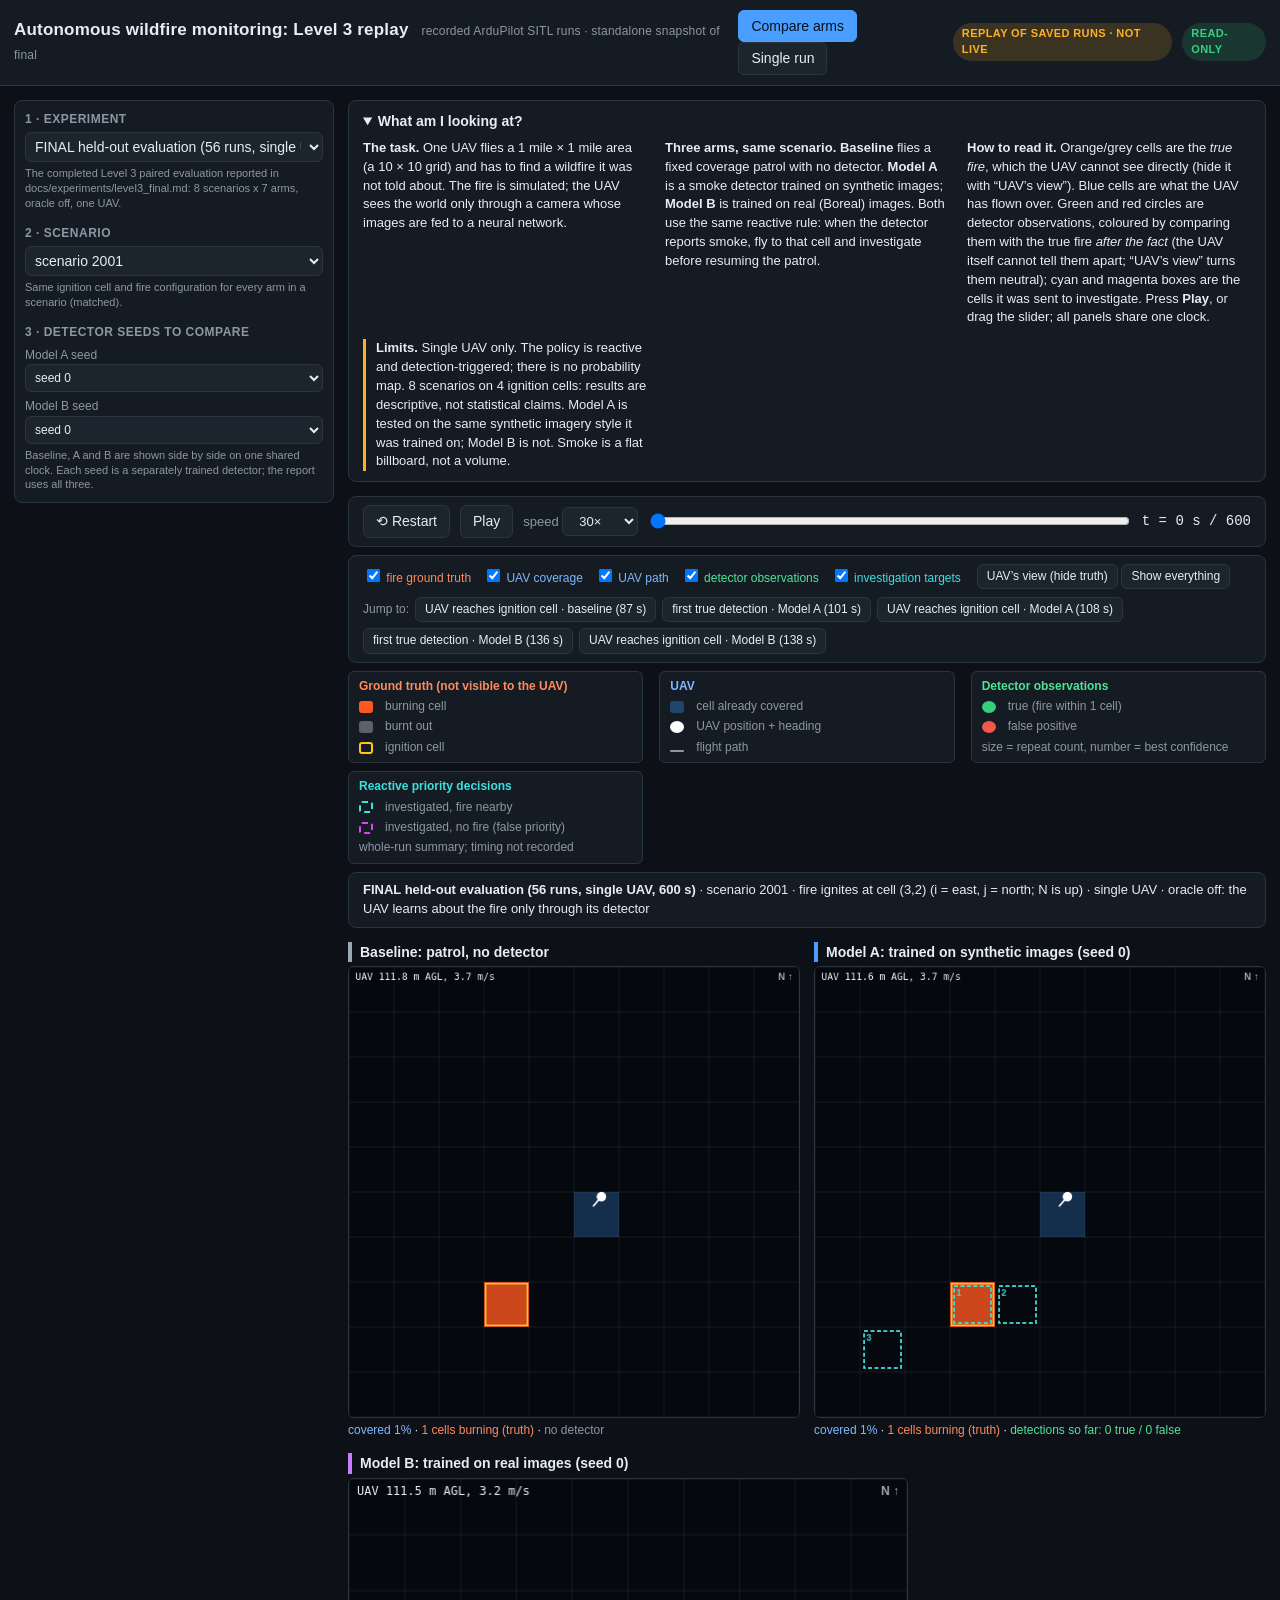
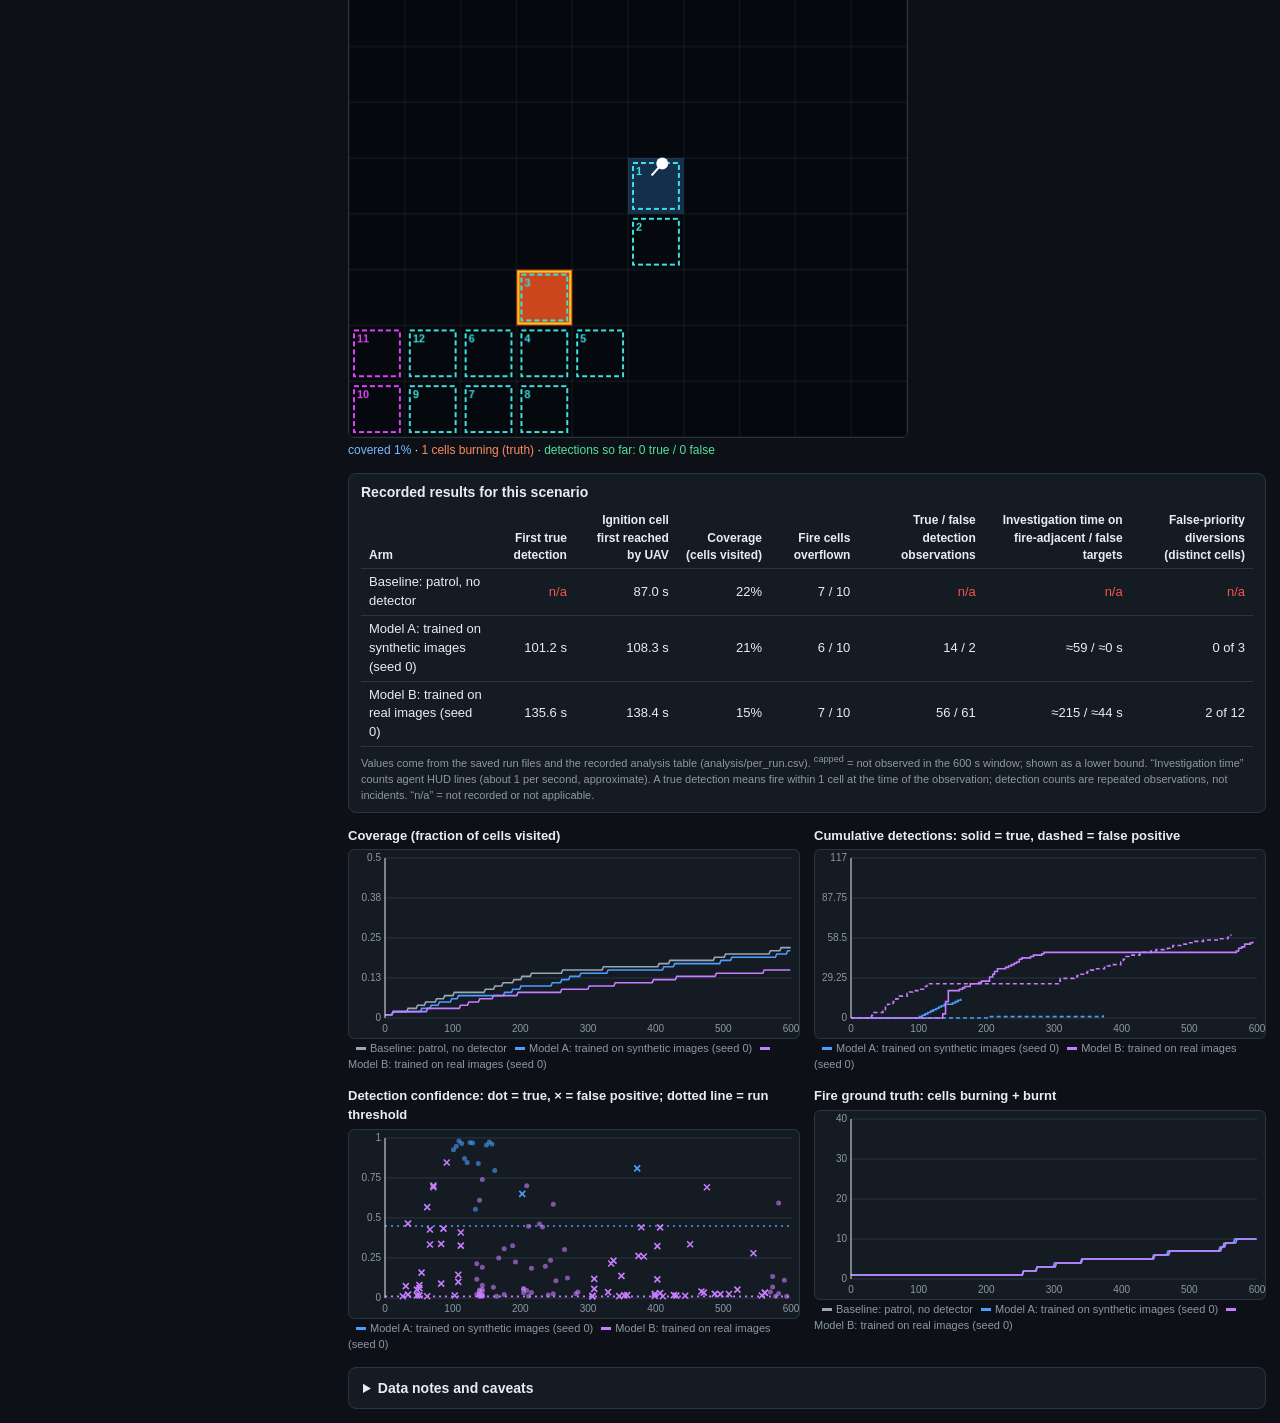
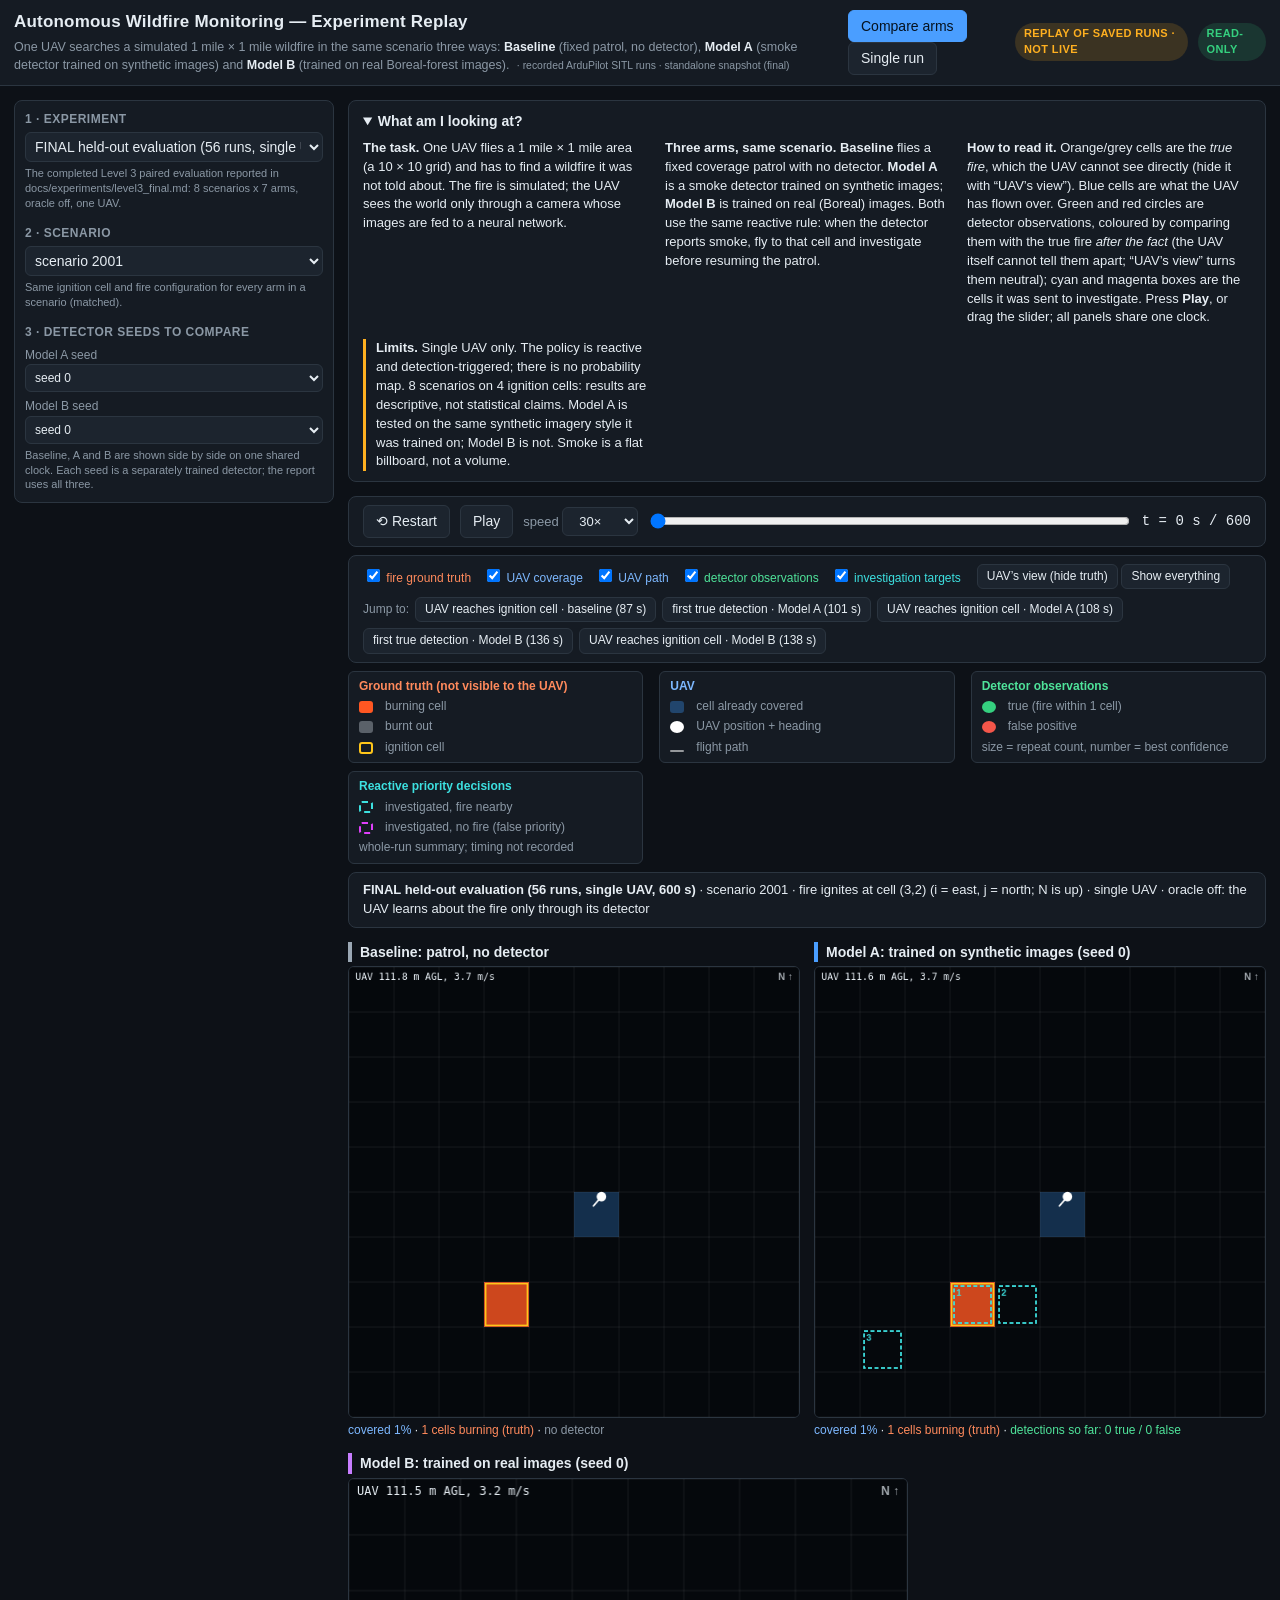
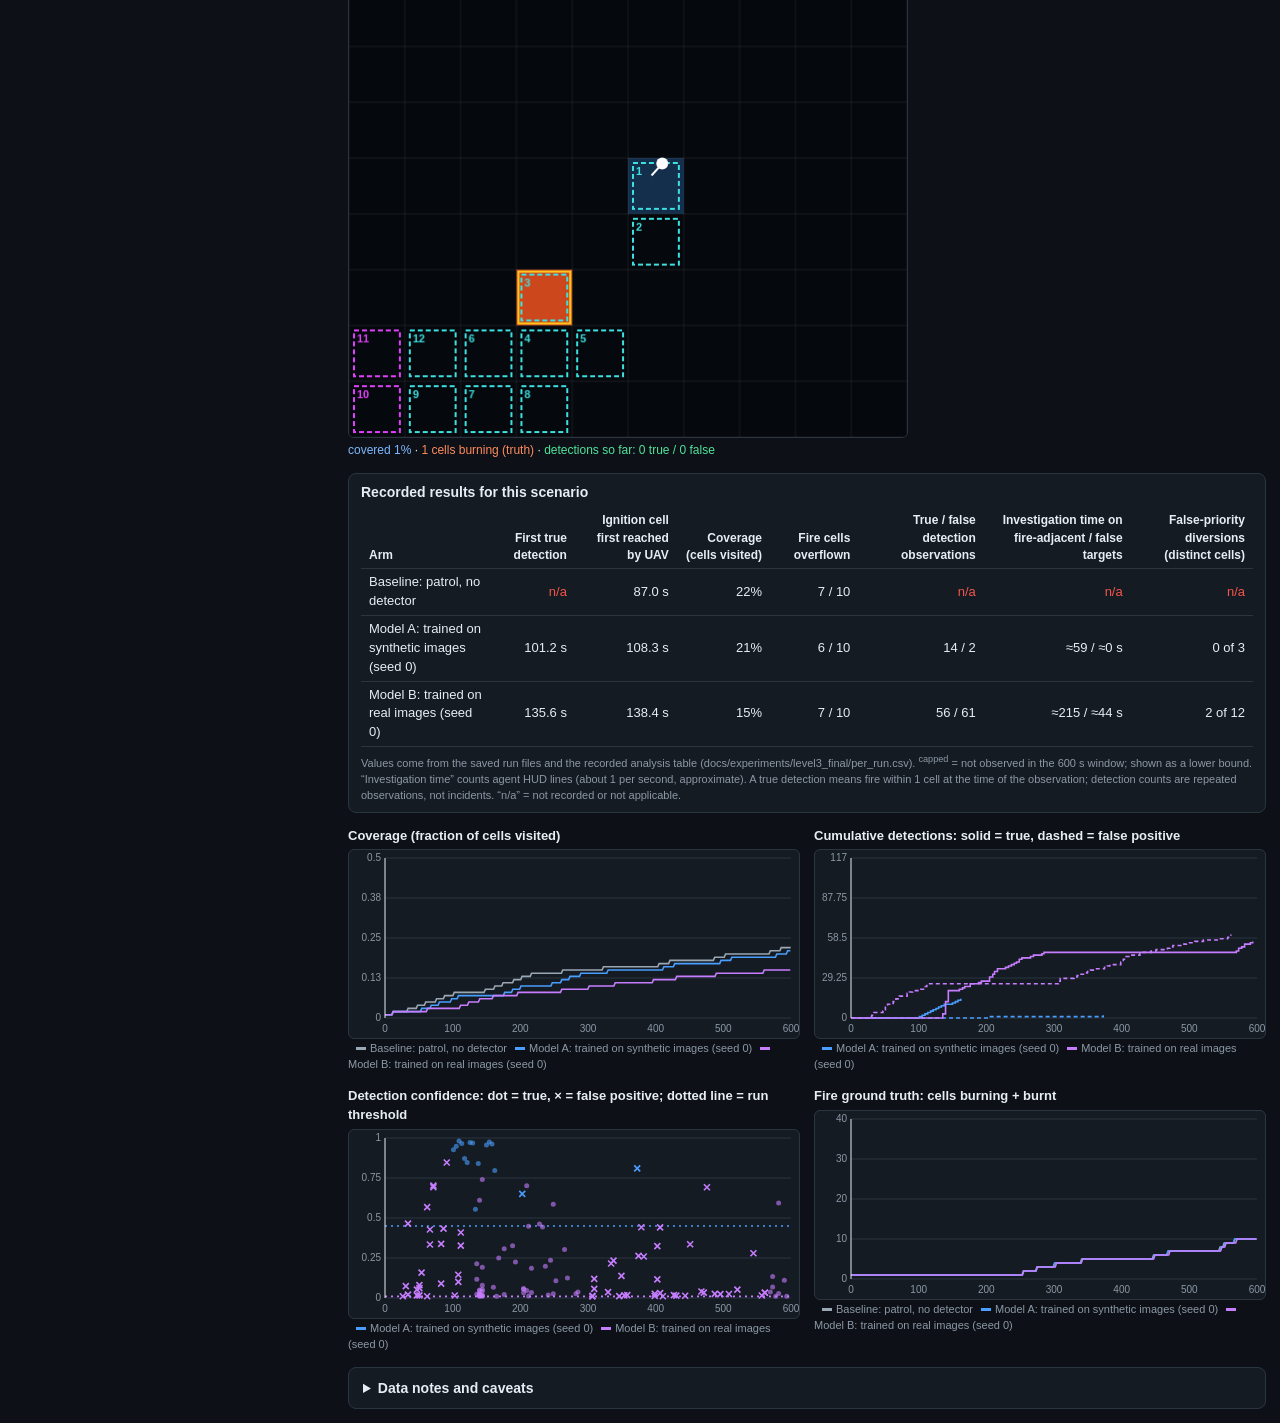
